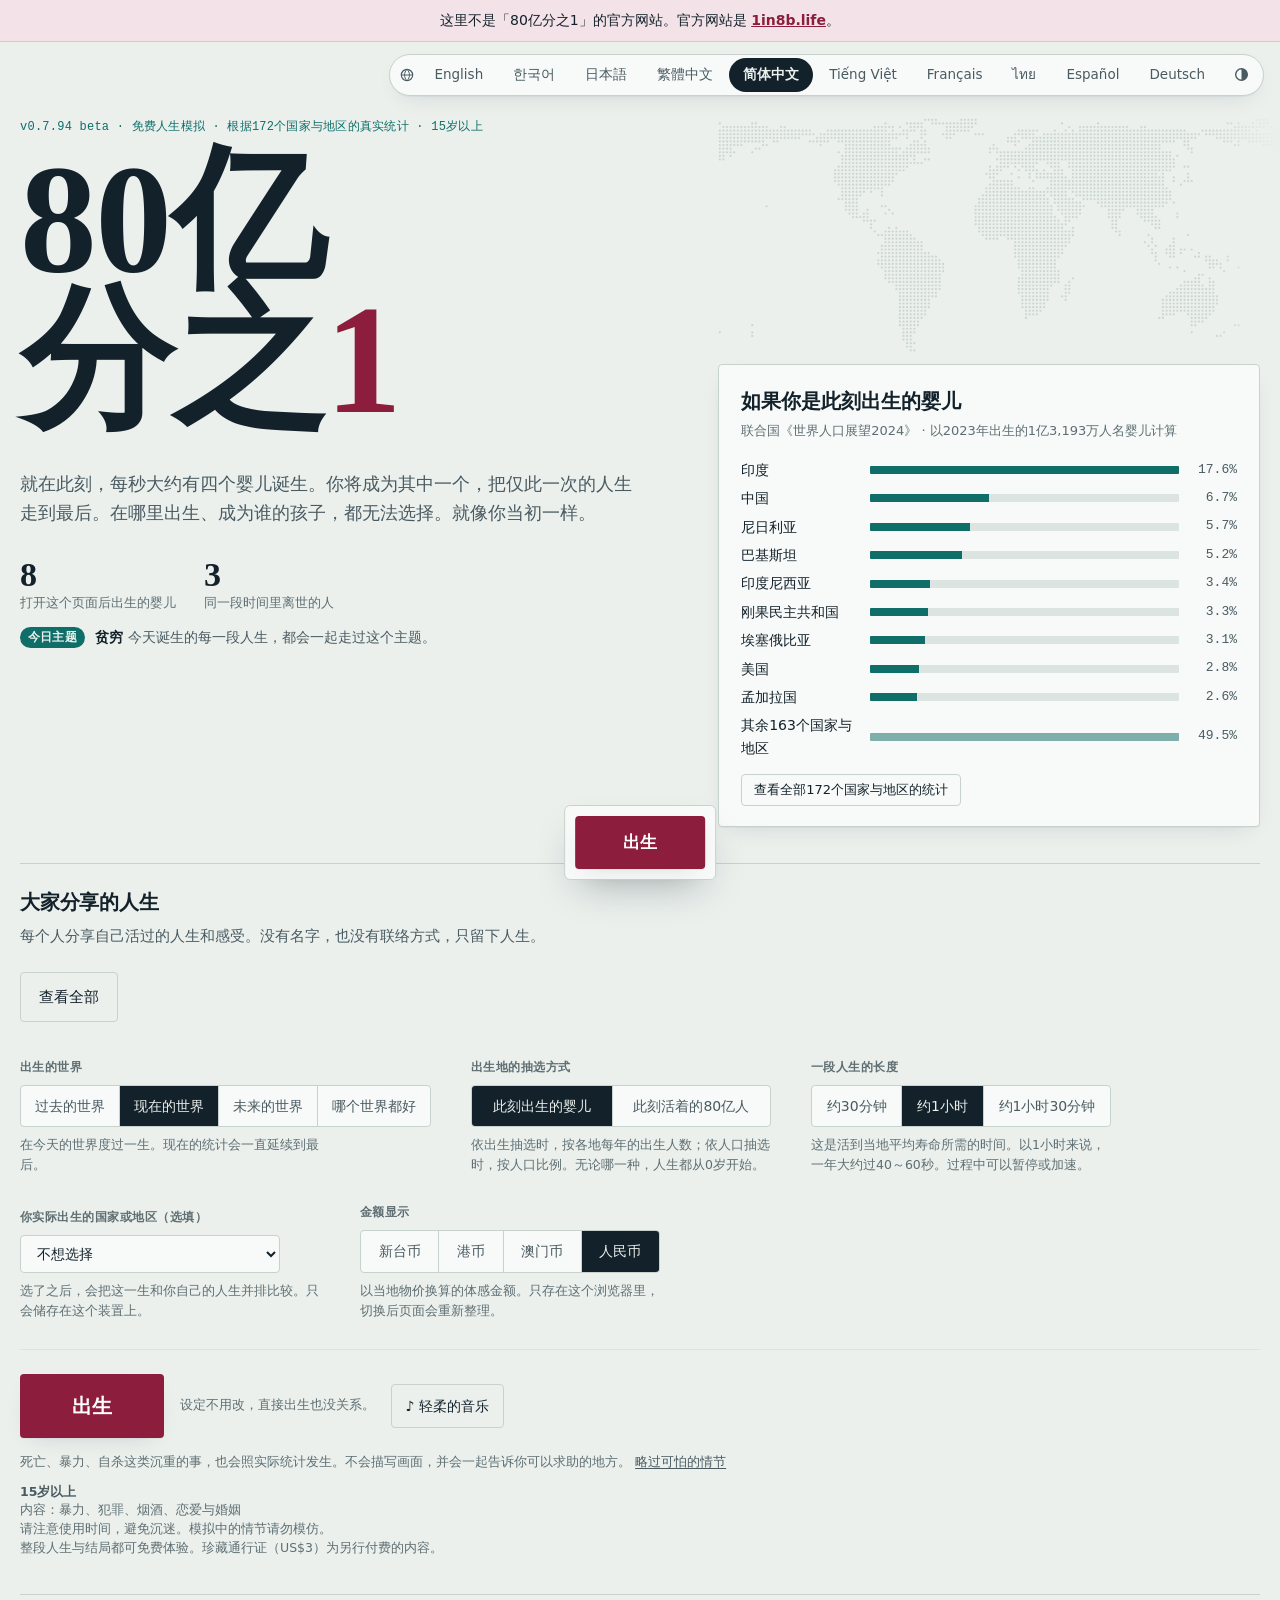
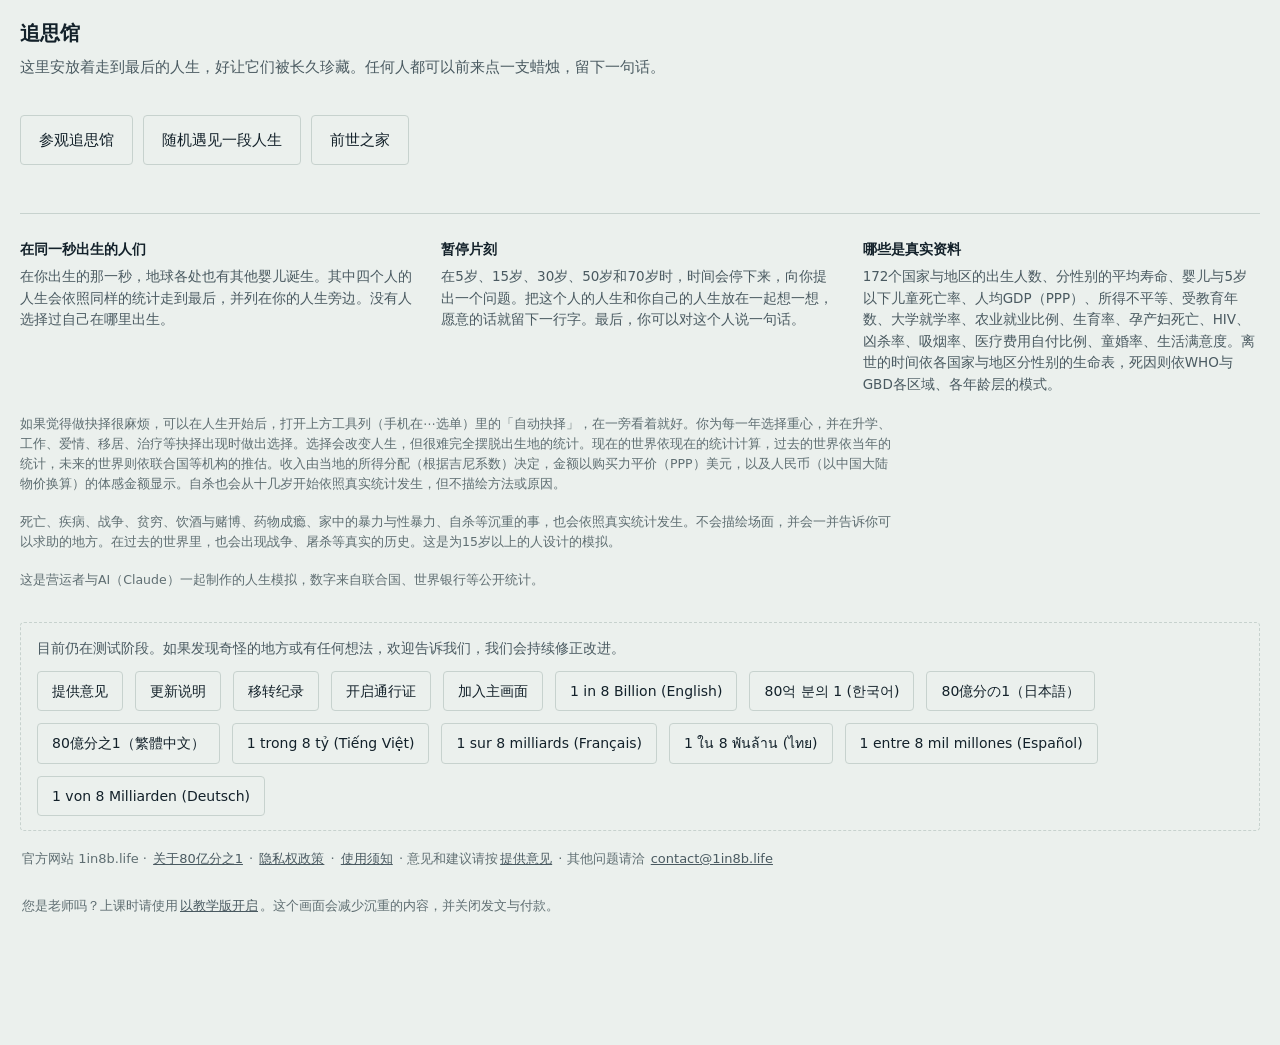
==== 1in8b-source/index.html @ 4e909926 "Initial commit: archive life simulator frontend" ====
<!doctype html>
<!-- Local copy of https://1in8b.life/zh-hans/; main JS and CSS are inlined. Fonts, linked pages, and server APIs are not bundled. See README.md. -->

<html lang="zh-Hans">
<head>
<meta charset="utf-8">
<meta name="viewport" content="width=device-width, initial-scale=1, viewport-fit=cover">
<meta name="description" content="80亿分之1（1in8b）官方网站。随机出生为今天诞生的婴儿之一，在172个国家与地区的真实统计（联合国、WHO、世界银行）中，把一次的人生活到最后的免费人生模拟游戏。不需注册。你会在哪里出生？">
<link rel="canonical" href="https://1in8b.life/zh-hans/">
<link rel="alternate" hreflang="en" href="https://1in8b.life/en/">
<link rel="alternate" hreflang="ko" href="https://1in8b.life/ko/">
<link rel="alternate" hreflang="ja" href="https://1in8b.life/ja/">
<link rel="alternate" hreflang="zh-Hant" href="https://1in8b.life/zh/">
<link rel="alternate" hreflang="zh-Hans" href="https://1in8b.life/zh-hans/">
<link rel="alternate" hreflang="vi" href="https://1in8b.life/vi/">
<link rel="alternate" hreflang="fr" href="https://1in8b.life/fr/">
<link rel="alternate" hreflang="th" href="https://1in8b.life/th/">
<link rel="alternate" hreflang="es" href="https://1in8b.life/es/">
<link rel="alternate" hreflang="de" href="https://1in8b.life/de/">
<link rel="alternate" hreflang="x-default" href="https://1in8b.life/en/">
<link rel="icon" href="https://1in8b.life/favicon.svg" type="image/svg+xml">
<meta name="theme-color" content="#8C1D3C">
<link rel="manifest" href="https://1in8b.life/zh-hans/manifest.webmanifest">
<link rel="apple-touch-icon" href="https://1in8b.life/apple-touch-icon.png">
<meta name="apple-mobile-web-app-title" content="80亿分之1">
<meta name="apple-mobile-web-app-capable" content="yes">
<meta name="mobile-web-app-capable" content="yes">
<meta name="apple-mobile-web-app-status-bar-style" content="default">
<meta property="og:type" content="website">
<meta property="og:site_name" content="80亿分之1">
<meta property="og:url" content="https://1in8b.life/zh-hans/">
<meta property="og:title" content="80亿分之1 · 你会出生成为谁？">
<meta property="og:description" content="成为此刻正在出生的婴儿之一，在172个国家与地区的真实统计中，活过那个人的一生。你会在哪里出生？">
<meta property="og:image" content="https://1in8b.life/og-zh.png">
<meta property="og:image:width" content="1200">
<meta property="og:image:height" content="630">
<meta property="og:locale" content="zh_CN">
<meta property="og:locale:alternate" content="en_US">
<meta property="og:locale:alternate" content="ko_KR">
<meta property="og:locale:alternate" content="ja_JP">
<meta property="og:locale:alternate" content="zh_TW">
<meta property="og:locale:alternate" content="vi_VN">
<meta property="og:locale:alternate" content="fr_FR">
<meta property="og:locale:alternate" content="th_TH">
<meta property="og:locale:alternate" content="es_LA">
<meta property="og:locale:alternate" content="de_DE">
<meta name="twitter:card" content="summary_large_image">
<meta name="twitter:title" content="80亿分之1 · 你会出生成为谁？">
<meta name="twitter:description" content="成为此刻正在出生的婴儿之一，在172个国家与地区的真实统计中，活过那个人的一生。你会在哪里出生？">
<meta name="twitter:image" content="https://1in8b.life/og-zh.png">
<script type="application/ld+json">[{"@context": "https://schema.org", "@type": "WebSite", "name": "80亿分之1", "alternateName": ["80亿分之1", "1in8b", "1in8b.life", "1 in 8 Billion", "80亿分之1 游戏", "80억 분의 1", "80億分の1", "80億分之1", "1 trong 8 tỷ", "1 sur 8 milliards", "1 ใน 8 พันล้าน", "1 entre 8 mil millones", "1 von 8 Milliarden"], "url": "https://1in8b.life/zh-hans/", "inLanguage": "zh-Hans", "publisher": {"@type": "Person", "name": "Jin's Earth", "url": "https://1in8b.life/"}}, {"@context": "https://schema.org", "@type": "WebApplication", "name": "80亿分之1", "url": "https://1in8b.life/zh-hans/", "description": "80亿分之1（1in8b）官方网站。随机出生为今天诞生的婴儿之一，在172个国家与地区的真实统计（联合国、WHO、世界银行）中，把一次的人生活到最后的免费人生模拟游戏。不需注册。你会在哪里出生？", "applicationCategory": "EducationalApplication", "genre": "人生模拟", "operatingSystem": "网页浏览器", "inLanguage": "zh-Hans", "isAccessibleForFree": true, "creator": {"@type": "Person", "name": "Jin's Earth", "url": "https://1in8b.life/"}, "datePublished": "2026-10-05", "subjectOf": {"@type": "AboutPage", "url": "https://1in8b.life/zh-hans/about/"}, "offers": {"@type": "Offer", "price": "0", "priceCurrency": "USD"}}]</script>
<style>html,body{margin:0}:root{padding-top:env(safe-area-inset-top,0px);padding-bottom:env(safe-area-inset-bottom,0px)}img{max-width:100%}[hidden]{display:none!important}</style>
<title>80亿分之1（1in8b 官方网站）· 人生模拟游戏 · 随机出生，活出仅此一次的人生</title>

<style data-source="https://1in8b.life/fonts/fonts.css">
/* self-hosted fonts (tools/self_fonts.py); SIL Open Font License 1.1, see the LICENSE files here */
@font-face { font-family: 'Hahmlet'; font-style: normal; font-display: swap; font-weight: 500; src: url("https://1in8b.life/fonts/hahmlet-2-500-normal.woff2") format('woff2'); unicode-range: U+d723-d728,U+d72a-d733,U+d735-d748,U+d74a-d74f,U+d752-d753,U+d755-d757,U+d75a-d75f,U+d762-d764,U+d766-d768,U+d76a-d76b,U+d76d-d76f,U+d771-d787,U+d789-d78b,U+d78d-d78f,U+d791-d797,U+d79a,U+d79c,U+d79e-d7a3,U+f900-f909,U+f90b-f92e; }
@font-face { font-family: 'Hahmlet'; font-style: normal; font-display: swap; font-weight: 500; src: url("https://1in8b.life/fonts/hahmlet-3-500-normal.woff2") format('woff2'); unicode-range: U+d679-d68b,U+d68e-d69e,U+d6a0,U+d6a2-d6a7,U+d6a9-d6c3,U+d6c6-d6c7,U+d6c9-d6cb,U+d6cd-d6d3,U+d6d5-d6d6,U+d6d8-d6e3,U+d6e5-d6e7,U+d6e9-d6fb,U+d6fd-d717,U+d719-d71f,U+d721-d722; }
@font-face { font-family: 'Hahmlet'; font-style: normal; font-display: swap; font-weight: 500; src: url("https://1in8b.life/fonts/hahmlet-4-500-normal.woff2") format('woff2'); unicode-range: U+d5bc-d5c7,U+d5ca-d5cb,U+d5cd-d5cf,U+d5d1-d5d7,U+d5d9-d5da,U+d5dc,U+d5de-d5e3,U+d5e6-d5e7,U+d5e9-d5eb,U+d5ed-d5f6,U+d5f8,U+d5fa-d5ff,U+d602-d603,U+d605-d607,U+d609-d60f,U+d612-d613,U+d616-d61b,U+d61d-d637,U+d63a-d63b,U+d63d-d63f,U+d641-d647,U+d64a-d64c,U+d64e-d653,U+d656-d657,U+d659-d65b,U+d65d-d666,U+d668,U+d66a-d678; }
@font-face { font-family: 'Hahmlet'; font-style: normal; font-display: swap; font-weight: 500; src: url("https://1in8b.life/fonts/hahmlet-5-500-normal.woff2") format('woff2'); unicode-range: U+d507,U+d509-d50b,U+d50d-d513,U+d515-d53b,U+d53e-d53f,U+d541-d543,U+d545-d54c,U+d54e,U+d550,U+d552-d557,U+d55a-d55b,U+d55d-d55f,U+d561-d564,U+d566-d567,U+d56a,U+d56c,U+d56e-d573,U+d576-d577,U+d579-d583,U+d585-d586,U+d58a-d5a4,U+d5a6-d5bb; }
@font-face { font-family: 'Hahmlet'; font-style: normal; font-display: swap; font-weight: 500; src: url("https://1in8b.life/fonts/hahmlet-6-500-normal.woff2") format('woff2'); unicode-range: U+d464-d477,U+d47a-d47b,U+d47d-d47f,U+d481-d487,U+d489-d48a,U+d48c,U+d48e-d4e7,U+d4e9-d503,U+d505-d506; }
@font-face { font-family: 'Hahmlet'; font-style: normal; font-display: swap; font-weight: 500; src: url("https://1in8b.life/fonts/hahmlet-7-500-normal.woff2") format('woff2'); unicode-range: U+d3bf-d3c7,U+d3ca-d3cf,U+d3d1-d3eb,U+d3ee-d3ef,U+d3f1-d3f3,U+d3f5-d3fb,U+d3fd-d400,U+d402-d45b,U+d45d-d463; }
@font-face { font-family: 'Hahmlet'; font-style: normal; font-display: swap; font-weight: 500; src: url("https://1in8b.life/fonts/hahmlet-8-500-normal.woff2") format('woff2'); unicode-range: U+d2ff,U+d302-d304,U+d306-d30b,U+d30f,U+d311-d313,U+d315-d31b,U+d31e,U+d322-d324,U+d326-d327,U+d32a-d32b,U+d32d-d32f,U+d331-d337,U+d339-d33c,U+d33e-d37b,U+d37e-d37f,U+d381-d383,U+d385-d38b,U+d38e-d390,U+d392-d397,U+d39a-d39b,U+d39d-d39f,U+d3a1-d3a7,U+d3a9-d3aa,U+d3ac,U+d3ae-d3b3,U+d3b5-d3b7,U+d3b9-d3bb,U+d3bd-d3be; }
@font-face { font-family: 'Hahmlet'; font-style: normal; font-display: swap; font-weight: 500; src: url("https://1in8b.life/fonts/hahmlet-9-500-normal.woff2") format('woff2'); unicode-range: U+d257-d27f,U+d281-d29b,U+d29d-d29f,U+d2a1-d2ab,U+d2ad-d2b7,U+d2ba-d2bb,U+d2bd-d2bf,U+d2c1-d2c7,U+d2c9-d2ef,U+d2f2-d2f3,U+d2f5-d2f7,U+d2f9-d2fe; }
@font-face { font-family: 'Hahmlet'; font-style: normal; font-display: swap; font-weight: 500; src: url("https://1in8b.life/fonts/hahmlet-10-500-normal.woff2") format('woff2'); unicode-range: U+d1b4,U+d1b6-d1f3,U+d1f5-d22b,U+d22e-d22f,U+d231-d233,U+d235-d23b,U+d23d-d240,U+d242-d256; }
@font-face { font-family: 'Hahmlet'; font-style: normal; font-display: swap; font-weight: 500; src: url("https://1in8b.life/fonts/hahmlet-11-500-normal.woff2") format('woff2'); unicode-range: U+d105-d12f,U+d132-d133,U+d135-d137,U+d139-d13f,U+d141-d142,U+d144,U+d146-d14b,U+d14e-d14f,U+d151-d153,U+d155-d15b,U+d15e-d187,U+d189-d19f,U+d1a2-d1a3,U+d1a5-d1a7,U+d1a9-d1af,U+d1b2-d1b3; }
@font-face { font-family: 'Hahmlet'; font-style: normal; font-display: swap; font-weight: 500; src: url("https://1in8b.life/fonts/hahmlet-12-500-normal.woff2") format('woff2'); unicode-range: U+d04b-d04f,U+d051-d057,U+d059-d06b,U+d06d-d06f,U+d071-d073,U+d075-d07b,U+d07e-d0a3,U+d0a6-d0a7,U+d0a9-d0ab,U+d0ad-d0b3,U+d0b6,U+d0b8,U+d0ba-d0bf,U+d0c2-d0c3,U+d0c5-d0c7,U+d0c9-d0cf,U+d0d2,U+d0d6-d0db,U+d0de-d0df,U+d0e1-d0e3,U+d0e5-d0eb,U+d0ee-d0f0,U+d0f2-d104; }
@font-face { font-family: 'Hahmlet'; font-style: normal; font-display: swap; font-weight: 500; src: url("https://1in8b.life/fonts/hahmlet-13-500-normal.woff2") format('woff2'); unicode-range: U+cfa2-cfc3,U+cfc5-cfdf,U+cfe2-cfe3,U+cfe5-cfe7,U+cfe9-cff4,U+cff6-cffb,U+cffd-cfff,U+d001-d003,U+d005-d017,U+d019-d033,U+d036-d037,U+d039-d03b,U+d03d-d04a; }
@font-face { font-family: 'Hahmlet'; font-style: normal; font-display: swap; font-weight: 500; src: url("https://1in8b.life/fonts/hahmlet-14-500-normal.woff2") format('woff2'); unicode-range: U+cef0-cef3,U+cef6,U+cef9-ceff,U+cf01-cf03,U+cf05-cf07,U+cf09-cf0f,U+cf11-cf12,U+cf14-cf1b,U+cf1d-cf1f,U+cf21-cf2f,U+cf31-cf53,U+cf56-cf57,U+cf59-cf5b,U+cf5d-cf63,U+cf66,U+cf68,U+cf6a-cf6f,U+cf71-cf84,U+cf86-cf8b,U+cf8d-cfa1; }
@font-face { font-family: 'Hahmlet'; font-style: normal; font-display: swap; font-weight: 500; src: url("https://1in8b.life/fonts/hahmlet-15-500-normal.woff2") format('woff2'); unicode-range: U+ce3c-ce57,U+ce5a-ce5b,U+ce5d-ce5f,U+ce61-ce67,U+ce6a,U+ce6c,U+ce6e-ce73,U+ce76-ce77,U+ce79-ce7b,U+ce7d-ce83,U+ce85-ce88,U+ce8a-ce8f,U+ce91-ce93,U+ce95-ce97,U+ce99-ce9f,U+cea2,U+cea4-ceab,U+cead-cee3,U+cee6-cee7,U+cee9-ceeb,U+ceed-ceef; }
@font-face { font-family: 'Hahmlet'; font-style: normal; font-display: swap; font-weight: 500; src: url("https://1in8b.life/fonts/hahmlet-16-500-normal.woff2") format('woff2'); unicode-range: U+cd92-cd93,U+cd96-cd97,U+cd99-cd9b,U+cd9d-cda3,U+cda6-cda8,U+cdaa-cdaf,U+cdb1-cdc3,U+cdc5-cdcb,U+cdcd-cde7,U+cde9-ce03,U+ce05-ce1f,U+ce22-ce34,U+ce36-ce3b; }
@font-face { font-family: 'Hahmlet'; font-style: normal; font-display: swap; font-weight: 500; src: url("https://1in8b.life/fonts/hahmlet-17-500-normal.woff2") format('woff2'); unicode-range: U+ccef-cd07,U+cd0a-cd0b,U+cd0d-cd1a,U+cd1c,U+cd1e-cd2b,U+cd2d-cd5b,U+cd5d-cd77,U+cd79-cd91; }
@font-face { font-family: 'Hahmlet'; font-style: normal; font-display: swap; font-weight: 500; src: url("https://1in8b.life/fonts/hahmlet-18-500-normal.woff2") format('woff2'); unicode-range: U+cc3f-cc43,U+cc46-cc47,U+cc49-cc4b,U+cc4d-cc53,U+cc55-cc58,U+cc5a-cc5f,U+cc61-cc97,U+cc9a-cc9b,U+cc9d-cc9f,U+cca1-cca7,U+ccaa,U+ccac,U+ccae-ccb3,U+ccb6-ccb7,U+ccb9-ccbb,U+ccbd-cccf,U+ccd1-cce3,U+cce5-ccee; }
@font-face { font-family: 'Hahmlet'; font-style: normal; font-display: swap; font-weight: 500; src: url("https://1in8b.life/fonts/hahmlet-19-500-normal.woff2") format('woff2'); unicode-range: U+cb91-cbd3,U+cbd5-cbe3,U+cbe5-cc0b,U+cc0e-cc0f,U+cc11-cc13,U+cc15-cc1b,U+cc1d-cc20,U+cc23-cc27,U+cc2a-cc2b,U+cc2d,U+cc2f,U+cc31-cc37,U+cc3a,U+cc3c; }
@font-face { font-family: 'Hahmlet'; font-style: normal; font-display: swap; font-weight: 500; src: url("https://1in8b.life/fonts/hahmlet-20-500-normal.woff2") format('woff2'); unicode-range: U+caf4-cb47,U+cb4a-cb90; }
@font-face { font-family: 'Hahmlet'; font-style: normal; font-display: swap; font-weight: 500; src: url("https://1in8b.life/fonts/hahmlet-21-500-normal.woff2") format('woff2'); unicode-range: U+ca4a-ca4b,U+ca4e-ca4f,U+ca51-ca53,U+ca55-ca5b,U+ca5d-ca60,U+ca62-ca83,U+ca85-cabb,U+cabe-cabf,U+cac1-cac3,U+cac5-cacb,U+cacd-cad0,U+cad2,U+cad4-cad8,U+cada-caf3; }
@font-face { font-family: 'Hahmlet'; font-style: normal; font-display: swap; font-weight: 500; src: url("https://1in8b.life/fonts/hahmlet-22-500-normal.woff2") format('woff2'); unicode-range: U+c996-c997,U+c99a-c99c,U+c99e-c9bf,U+c9c2-c9c3,U+c9c5-c9c7,U+c9c9-c9cf,U+c9d2,U+c9d4,U+c9d7-c9d8,U+c9db,U+c9de-c9df,U+c9e1-c9e3,U+c9e5-c9e6,U+c9e8-c9eb,U+c9ee-c9f0,U+c9f2-c9f7,U+c9f9-ca0b,U+ca0d-ca28,U+ca2a-ca49; }
@font-face { font-family: 'Hahmlet'; font-style: normal; font-display: swap; font-weight: 500; src: url("https://1in8b.life/fonts/hahmlet-23-500-normal.woff2") format('woff2'); unicode-range: U+c8e9-c8f4,U+c8f6-c8fb,U+c8fe-c8ff,U+c901-c903,U+c905-c90b,U+c90e-c910,U+c912-c917,U+c919-c92b,U+c92d-c94f,U+c951-c953,U+c955-c96b,U+c96d-c973,U+c975-c987,U+c98a-c98b,U+c98d-c98f,U+c991-c995; }
@font-face { font-family: 'Hahmlet'; font-style: normal; font-display: swap; font-weight: 500; src: url("https://1in8b.life/fonts/hahmlet-24-500-normal.woff2") format('woff2'); unicode-range: U+c841-c84b,U+c84d-c86f,U+c872-c873,U+c875-c877,U+c879-c87f,U+c882-c884,U+c887-c88a,U+c88d-c8c3,U+c8c5-c8df,U+c8e1-c8e8; }
@font-face { font-family: 'Hahmlet'; font-style: normal; font-display: swap; font-weight: 500; src: url("https://1in8b.life/fonts/hahmlet-25-500-normal.woff2") format('woff2'); unicode-range: U+c779-c77b,U+c77e-c782,U+c786,U+c78b,U+c78d,U+c78f,U+c792-c793,U+c795,U+c797,U+c799-c79f,U+c7a2,U+c7a7-c7ab,U+c7ae-c7bb,U+c7bd-c7c0,U+c7c2-c7c7,U+c7c9-c7dc,U+c7de-c7ff,U+c802-c803,U+c805-c807,U+c809,U+c80b-c80f,U+c812,U+c814,U+c817-c81b,U+c81e-c81f,U+c821-c823,U+c825-c82e,U+c830-c837,U+c839-c83b,U+c83d-c840; }
@font-face { font-family: 'Hahmlet'; font-style: normal; font-display: swap; font-weight: 500; src: url("https://1in8b.life/fonts/hahmlet-26-500-normal.woff2") format('woff2'); unicode-range: U+c6bb-c6bf,U+c6c2,U+c6c4,U+c6c6-c6cb,U+c6ce-c6cf,U+c6d1-c6d3,U+c6d5-c6db,U+c6dd-c6df,U+c6e1-c6e7,U+c6e9-c6eb,U+c6ed-c6ef,U+c6f1-c6f8,U+c6fa-c703,U+c705-c707,U+c709-c70b,U+c70d-c716,U+c718,U+c71a-c71f,U+c722-c723,U+c725-c727,U+c729-c734,U+c736-c73b,U+c73e-c73f,U+c741-c743,U+c745-c74b,U+c74e-c750,U+c752-c757,U+c759-c773,U+c776-c777; }
@font-face { font-family: 'Hahmlet'; font-style: normal; font-display: swap; font-weight: 500; src: url("https://1in8b.life/fonts/hahmlet-27-500-normal.woff2") format('woff2'); unicode-range: U+c5f5-c5fb,U+c5fe,U+c602-c605,U+c607,U+c609-c60f,U+c611-c61a,U+c61c-c623,U+c626-c627,U+c629-c62b,U+c62d,U+c62f-c632,U+c636,U+c638,U+c63a-c63f,U+c642-c643,U+c645-c647,U+c649-c652,U+c656-c65b,U+c65d-c65f,U+c661-c663,U+c665-c677,U+c679-c67b,U+c67d-c693,U+c696-c697,U+c699-c69b,U+c69d-c6a3,U+c6a6,U+c6a8,U+c6aa-c6af,U+c6b2-c6b3,U+c6b5-c6b7,U+c6b9-c6ba; }
@font-face { font-family: 'Hahmlet'; font-style: normal; font-display: swap; font-weight: 500; src: url("https://1in8b.life/fonts/hahmlet-28-500-normal.woff2") format('woff2'); unicode-range: U+c517-c527,U+c52a-c52b,U+c52d-c52f,U+c531-c538,U+c53a,U+c53c,U+c53e-c543,U+c546-c547,U+c54b,U+c54d-c552,U+c556,U+c55a-c55b,U+c55d,U+c55f,U+c562-c563,U+c565-c567,U+c569-c56f,U+c572,U+c574,U+c576-c57b,U+c57e-c57f,U+c581-c583,U+c585-c586,U+c588-c58b,U+c58e,U+c590,U+c592-c596,U+c599-c5b3,U+c5b6-c5b7,U+c5ba,U+c5be-c5c3,U+c5ca-c5cb,U+c5cd,U+c5cf,U+c5d2-c5d3,U+c5d5-c5d7,U+c5d9-c5df,U+c5e1-c5e2,U+c5e4,U+c5e6-c5eb,U+c5ef,U+c5f1-c5f3; }
@font-face { font-family: 'Hahmlet'; font-style: normal; font-display: swap; font-weight: 500; src: url("https://1in8b.life/fonts/hahmlet-29-500-normal.woff2") format('woff2'); unicode-range: U+c475-c4ef,U+c4f2-c4f3,U+c4f5-c4f7,U+c4f9-c4ff,U+c502-c50b,U+c50d-c516; }
@font-face { font-family: 'Hahmlet'; font-style: normal; font-display: swap; font-weight: 500; src: url("https://1in8b.life/fonts/hahmlet-30-500-normal.woff2") format('woff2'); unicode-range: U+c3d0-c3d7,U+c3da-c3db,U+c3dd-c3de,U+c3e1-c3ec,U+c3ee-c3f3,U+c3f5-c42b,U+c42d-c463,U+c466-c474; }
@font-face { font-family: 'Hahmlet'; font-style: normal; font-display: swap; font-weight: 500; src: url("https://1in8b.life/fonts/hahmlet-31-500-normal.woff2") format('woff2'); unicode-range: U+c32b-c367,U+c36a-c36b,U+c36d-c36f,U+c371-c377,U+c37a-c37b,U+c37e-c383,U+c385-c387,U+c389-c3cf; }
@font-face { font-family: 'Hahmlet'; font-style: normal; font-display: swap; font-weight: 500; src: url("https://1in8b.life/fonts/hahmlet-32-500-normal.woff2") format('woff2'); unicode-range: U+c26a-c26b,U+c26d-c26f,U+c271-c273,U+c275-c27b,U+c27e-c287,U+c289-c28f,U+c291-c297,U+c299-c29a,U+c29c-c2a3,U+c2a5-c2a7,U+c2a9-c2ab,U+c2ad-c2b3,U+c2b6,U+c2b8,U+c2ba-c2bb,U+c2bd-c2db,U+c2de-c2df,U+c2e1-c2e2,U+c2e5-c2ea,U+c2ee,U+c2f0,U+c2f2-c2f5,U+c2f7,U+c2fa-c2fb,U+c2fd-c2ff,U+c301-c307,U+c309-c30c,U+c30e-c312,U+c315-c323,U+c325-c328,U+c32a; }
@font-face { font-family: 'Hahmlet'; font-style: normal; font-display: swap; font-weight: 500; src: url("https://1in8b.life/fonts/hahmlet-33-500-normal.woff2") format('woff2'); unicode-range: U+c1bc-c1c3,U+c1c5-c1df,U+c1e1-c1fb,U+c1fd-c203,U+c205-c20c,U+c20e,U+c210-c217,U+c21a-c21b,U+c21d-c21e,U+c221-c227,U+c229-c22a,U+c22c,U+c22e,U+c230,U+c233-c24f,U+c251-c257,U+c259-c269; }
@font-face { font-family: 'Hahmlet'; font-style: normal; font-display: swap; font-weight: 500; src: url("https://1in8b.life/fonts/hahmlet-34-500-normal.woff2") format('woff2'); unicode-range: U+c101-c11b,U+c11f,U+c121-c123,U+c125-c12b,U+c12e,U+c132-c137,U+c13a-c13b,U+c13d-c13f,U+c141-c147,U+c14a,U+c14c-c153,U+c155-c157,U+c159-c15b,U+c15d-c166,U+c169-c16f,U+c171-c177,U+c179-c18b,U+c18e-c18f,U+c191-c193,U+c195-c19b,U+c19d-c19e,U+c1a0,U+c1a2-c1a4,U+c1a6-c1bb; }
@font-face { font-family: 'Hahmlet'; font-style: normal; font-display: swap; font-weight: 500; src: url("https://1in8b.life/fonts/hahmlet-35-500-normal.woff2") format('woff2'); unicode-range: U+c049-c057,U+c059-c05b,U+c05d-c05f,U+c061-c067,U+c069-c08f,U+c091-c0ab,U+c0ae-c0af,U+c0b1-c0b3,U+c0b5,U+c0b7-c0bb,U+c0be,U+c0c2-c0c7,U+c0ca-c0cb,U+c0cd-c0cf,U+c0d1-c0d7,U+c0d9-c0da,U+c0dc,U+c0de-c0e3,U+c0e5-c0eb,U+c0ed-c0f3,U+c0f6,U+c0f8,U+c0fa-c0ff; }
@font-face { font-family: 'Hahmlet'; font-style: normal; font-display: swap; font-weight: 500; src: url("https://1in8b.life/fonts/hahmlet-36-500-normal.woff2") format('woff2'); unicode-range: U+bfa7-bfaf,U+bfb1-bfc4,U+bfc6-bfcb,U+bfce-bfcf,U+bfd1-bfd3,U+bfd5-bfdb,U+bfdd-c048; }
@font-face { font-family: 'Hahmlet'; font-style: normal; font-display: swap; font-weight: 500; src: url("https://1in8b.life/fonts/hahmlet-37-500-normal.woff2") format('woff2'); unicode-range: U+bf07,U+bf09-bf3f,U+bf41-bf4f,U+bf52-bf54,U+bf56-bfa6; }
@font-face { font-family: 'Hahmlet'; font-style: normal; font-display: swap; font-weight: 500; src: url("https://1in8b.life/fonts/hahmlet-38-500-normal.woff2") format('woff2'); unicode-range: U+be56,U+be58,U+be5c-be5f,U+be62-be63,U+be65-be67,U+be69-be74,U+be76-be7b,U+be7e-be7f,U+be81-be8e,U+be90,U+be92-bea7,U+bea9-becf,U+bed2-bed3,U+bed5-bed6,U+bed9-bee3,U+bee6-bf06; }
@font-face { font-family: 'Hahmlet'; font-style: normal; font-display: swap; font-weight: 500; src: url("https://1in8b.life/fonts/hahmlet-39-500-normal.woff2") format('woff2'); unicode-range: U+bdb0-bdd3,U+bdd5-bdef,U+bdf1-be0b,U+be0d-be0f,U+be11-be13,U+be15-be43,U+be46-be47,U+be49-be4b,U+be4d-be53; }
@font-face { font-family: 'Hahmlet'; font-style: normal; font-display: swap; font-weight: 500; src: url("https://1in8b.life/fonts/hahmlet-40-500-normal.woff2") format('woff2'); unicode-range: U+bd03,U+bd06,U+bd08,U+bd0a-bd0f,U+bd11-bd22,U+bd25-bd47,U+bd49-bd58,U+bd5a-bd7f,U+bd82-bd83,U+bd85-bd87,U+bd8a-bd8f,U+bd91-bd92,U+bd94,U+bd96-bd98,U+bd9a-bdaf; }
@font-face { font-family: 'Hahmlet'; font-style: normal; font-display: swap; font-weight: 500; src: url("https://1in8b.life/fonts/hahmlet-41-500-normal.woff2") format('woff2'); unicode-range: U+bc4e-bc83,U+bc86-bc87,U+bc89-bc8b,U+bc8d-bc93,U+bc96,U+bc98,U+bc9b-bc9f,U+bca2-bca3,U+bca5-bca7,U+bca9-bcb2,U+bcb4-bcbb,U+bcbe-bcbf,U+bcc1-bcc3,U+bcc5-bccc,U+bcce-bcd0,U+bcd2-bcd4,U+bcd6-bcf3,U+bcf7,U+bcf9-bcfb,U+bcfd-bd02; }
@font-face { font-family: 'Hahmlet'; font-style: normal; font-display: swap; font-weight: 500; src: url("https://1in8b.life/fonts/hahmlet-42-500-normal.woff2") format('woff2'); unicode-range: U+bb90-bba3,U+bba5-bbab,U+bbad-bbbf,U+bbc1-bbf7,U+bbfa-bbfb,U+bbfd-bbfe,U+bc01-bc07,U+bc09-bc0a,U+bc0e,U+bc10,U+bc12-bc13,U+bc17,U+bc19-bc1a,U+bc1e,U+bc20-bc23,U+bc26,U+bc28,U+bc2a-bc2c,U+bc2e-bc2f,U+bc32-bc33,U+bc35-bc37,U+bc39-bc3f,U+bc41-bc42,U+bc44,U+bc46-bc48,U+bc4a-bc4d; }
@font-face { font-family: 'Hahmlet'; font-style: normal; font-display: swap; font-weight: 500; src: url("https://1in8b.life/fonts/hahmlet-43-500-normal.woff2") format('woff2'); unicode-range: U+bae6-bafb,U+bafd-bb17,U+bb19-bb33,U+bb37,U+bb39-bb3a,U+bb3d-bb43,U+bb45-bb46,U+bb48,U+bb4a-bb4f,U+bb51-bb53,U+bb55-bb57,U+bb59-bb62,U+bb64-bb8f; }
@font-face { font-family: 'Hahmlet'; font-style: normal; font-display: swap; font-weight: 500; src: url("https://1in8b.life/fonts/hahmlet-44-500-normal.woff2") format('woff2'); unicode-range: U+ba30-ba37,U+ba3a-ba3b,U+ba3d-ba3f,U+ba41-ba47,U+ba49-ba4a,U+ba4c,U+ba4e-ba53,U+ba56-ba57,U+ba59-ba5b,U+ba5d-ba63,U+ba65-ba66,U+ba68-ba6f,U+ba71-ba73,U+ba75-ba77,U+ba79-ba84,U+ba86,U+ba88-baa7,U+baaa,U+baad-baaf,U+bab1-bab7,U+baba,U+babc,U+babe-bae5; }
@font-face { font-family: 'Hahmlet'; font-style: normal; font-display: swap; font-weight: 500; src: url("https://1in8b.life/fonts/hahmlet-45-500-normal.woff2") format('woff2'); unicode-range: U+b96e-b973,U+b976-b977,U+b979-b97b,U+b97d-b983,U+b986,U+b988,U+b98a-b98d,U+b98f-b9ab,U+b9ae-b9af,U+b9b1-b9b3,U+b9b5-b9bb,U+b9be,U+b9c0,U+b9c2-b9c7,U+b9ca-b9cb,U+b9cd,U+b9d2-b9d7,U+b9da,U+b9dc,U+b9df-b9e0,U+b9e2,U+b9e6-b9e7,U+b9e9-b9f3,U+b9f6,U+b9f8,U+b9fb-ba2f; }
@font-face { font-family: 'Hahmlet'; font-style: normal; font-display: swap; font-weight: 500; src: url("https://1in8b.life/fonts/hahmlet-46-500-normal.woff2") format('woff2'); unicode-range: U+b8bf-b8cb,U+b8cd-b8e0,U+b8e2-b8e7,U+b8ea-b8eb,U+b8ed-b8ef,U+b8f1-b8f7,U+b8fa,U+b8fc,U+b8fe-b903,U+b905-b917,U+b919-b91f,U+b921-b93b,U+b93d-b957,U+b95a-b95b,U+b95d-b95f,U+b961-b967,U+b969-b96c; }
@font-face { font-family: 'Hahmlet'; font-style: normal; font-display: swap; font-weight: 500; src: url("https://1in8b.life/fonts/hahmlet-47-500-normal.woff2") format('woff2'); unicode-range: U+b80d-b80f,U+b811-b817,U+b81a,U+b81c-b823,U+b826-b827,U+b829-b82b,U+b82d-b833,U+b836,U+b83a-b83f,U+b841-b85b,U+b85e-b85f,U+b861-b863,U+b865-b86b,U+b86e,U+b870,U+b872-b8af,U+b8b1-b8be; }
@font-face { font-family: 'Hahmlet'; font-style: normal; font-display: swap; font-weight: 500; src: url("https://1in8b.life/fonts/hahmlet-48-500-normal.woff2") format('woff2'); unicode-range: U+b74d-b75f,U+b761-b763,U+b765-b774,U+b776-b77b,U+b77e-b77f,U+b781-b783,U+b785-b78b,U+b78e,U+b792-b796,U+b79a-b79b,U+b79d-b7a7,U+b7aa,U+b7ae-b7b3,U+b7b6-b7c8,U+b7ca-b7eb,U+b7ee-b7ef,U+b7f1-b7f3,U+b7f5-b7fb,U+b7fe,U+b802-b806,U+b80a-b80b; }
@font-face { font-family: 'Hahmlet'; font-style: normal; font-display: swap; font-weight: 500; src: url("https://1in8b.life/fonts/hahmlet-49-500-normal.woff2") format('woff2'); unicode-range: U+b6a7-b6aa,U+b6ac-b6b0,U+b6b2-b6ef,U+b6f1-b727,U+b72a-b72b,U+b72d-b72e,U+b731-b737,U+b739-b73a,U+b73c-b743,U+b745-b74c; }
@font-face { font-family: 'Hahmlet'; font-style: normal; font-display: swap; font-weight: 500; src: url("https://1in8b.life/fonts/hahmlet-50-500-normal.woff2") format('woff2'); unicode-range: U+b605-b60f,U+b612-b617,U+b619-b624,U+b626-b69b,U+b69e-b6a3,U+b6a5-b6a6; }
@font-face { font-family: 'Hahmlet'; font-style: normal; font-display: swap; font-weight: 500; src: url("https://1in8b.life/fonts/hahmlet-51-500-normal.woff2") format('woff2'); unicode-range: U+b55f,U+b562-b583,U+b585-b59f,U+b5a2-b5a3,U+b5a5-b5a7,U+b5a9-b5b2,U+b5b5-b5ba,U+b5bd-b604; }
@font-face { font-family: 'Hahmlet'; font-style: normal; font-display: swap; font-weight: 500; src: url("https://1in8b.life/fonts/hahmlet-52-500-normal.woff2") format('woff2'); unicode-range: U+b4a5-b4b6,U+b4b8-b4bf,U+b4c1-b4c7,U+b4c9-b4db,U+b4de-b4df,U+b4e1-b4e2,U+b4e5-b4eb,U+b4ee,U+b4f0,U+b4f2-b513,U+b516-b517,U+b519-b51a,U+b51d-b523,U+b526,U+b528,U+b52b-b52f,U+b532-b533,U+b535-b537,U+b539-b53f,U+b541-b544,U+b546-b54b,U+b54d-b54f,U+b551-b55b,U+b55d-b55e; }
@font-face { font-family: 'Hahmlet'; font-style: normal; font-display: swap; font-weight: 500; src: url("https://1in8b.life/fonts/hahmlet-53-500-normal.woff2") format('woff2'); unicode-range: U+b3f8-b3fb,U+b3fd-b40f,U+b411-b417,U+b419-b41b,U+b41d-b41f,U+b421-b427,U+b42a-b42b,U+b42d-b44f,U+b452-b453,U+b455-b457,U+b459-b45f,U+b462-b464,U+b466-b46b,U+b46d-b47f,U+b481-b4a3; }
@font-face { font-family: 'Hahmlet'; font-style: normal; font-display: swap; font-weight: 500; src: url("https://1in8b.life/fonts/hahmlet-54-500-normal.woff2") format('woff2'); unicode-range: U+b342-b353,U+b356-b357,U+b359-b35b,U+b35d-b35e,U+b360-b363,U+b366,U+b368,U+b36a-b36d,U+b36f,U+b372-b373,U+b375-b377,U+b379-b37f,U+b381-b382,U+b384,U+b386-b38b,U+b38d-b3c3,U+b3c6-b3c7,U+b3c9-b3ca,U+b3cd-b3d3,U+b3d6,U+b3d8,U+b3da-b3f7; }
@font-face { font-family: 'Hahmlet'; font-style: normal; font-display: swap; font-weight: 500; src: url("https://1in8b.life/fonts/hahmlet-55-500-normal.woff2") format('woff2'); unicode-range: U+b27c-b283,U+b285-b28f,U+b292-b293,U+b295-b297,U+b29a-b29f,U+b2a1-b2a4,U+b2a7-b2a9,U+b2ab,U+b2ad-b2c7,U+b2ca-b2cb,U+b2cd-b2cf,U+b2d1-b2d7,U+b2da,U+b2dc,U+b2de-b2e3,U+b2e7,U+b2e9-b2ea,U+b2ef-b2f3,U+b2f6,U+b2f8,U+b2fa-b2fb,U+b2fd-b2fe,U+b302-b303,U+b305-b307,U+b309-b30f,U+b312,U+b316-b31b,U+b31d-b341; }
@font-face { font-family: 'Hahmlet'; font-style: normal; font-display: swap; font-weight: 500; src: url("https://1in8b.life/fonts/hahmlet-56-500-normal.woff2") format('woff2'); unicode-range: U+b1d6-b1e7,U+b1e9-b1fc,U+b1fe-b203,U+b206-b207,U+b209-b20b,U+b20d-b213,U+b216-b21f,U+b221-b257,U+b259-b273,U+b275-b27b; }
@font-face { font-family: 'Hahmlet'; font-style: normal; font-display: swap; font-weight: 500; src: url("https://1in8b.life/fonts/hahmlet-57-500-normal.woff2") format('woff2'); unicode-range: U+b120-b122,U+b126-b127,U+b129-b12b,U+b12d-b133,U+b136,U+b138,U+b13a-b13f,U+b142-b143,U+b145-b14f,U+b151-b153,U+b156-b157,U+b159-b177,U+b17a-b17b,U+b17d-b17f,U+b181-b187,U+b189-b18c,U+b18e-b191,U+b195-b1a7,U+b1a9-b1cb,U+b1cd-b1d5; }
@font-face { font-family: 'Hahmlet'; font-style: normal; font-display: swap; font-weight: 500; src: url("https://1in8b.life/fonts/hahmlet-58-500-normal.woff2") format('woff2'); unicode-range: U+b05f-b07b,U+b07e-b07f,U+b081-b083,U+b085-b08b,U+b08d-b097,U+b09b,U+b09d-b09f,U+b0a2-b0a7,U+b0aa,U+b0b0,U+b0b2,U+b0b6-b0b7,U+b0b9-b0bb,U+b0bd-b0c3,U+b0c6-b0c7,U+b0ca-b0cf,U+b0d1-b0df,U+b0e1-b0e4,U+b0e6-b107,U+b10a-b10b,U+b10d-b10f,U+b111-b112,U+b114-b117,U+b119-b11a,U+b11c-b11f; }
@font-face { font-family: 'Hahmlet'; font-style: normal; font-display: swap; font-weight: 500; src: url("https://1in8b.life/fonts/hahmlet-59-500-normal.woff2") format('woff2'); unicode-range: U+afac-afb7,U+afba-afbb,U+afbd-afbf,U+afc1-afc6,U+afca-afcc,U+afce-afd3,U+afd5-afe7,U+afe9-afef,U+aff1-b00b,U+b00d-b00f,U+b011-b013,U+b015-b01b,U+b01d-b027,U+b029-b043,U+b045-b047,U+b049,U+b04b,U+b04d-b052,U+b055-b056,U+b058-b05c,U+b05e; }
@font-face { font-family: 'Hahmlet'; font-style: normal; font-display: swap; font-weight: 500; src: url("https://1in8b.life/fonts/hahmlet-60-500-normal.woff2") format('woff2'); unicode-range: U+af03-af07,U+af09-af2b,U+af2e-af33,U+af35-af3b,U+af3e-af40,U+af44-af47,U+af4a-af5c,U+af5e-af63,U+af65-af7f,U+af81-afab; }
@font-face { font-family: 'Hahmlet'; font-style: normal; font-display: swap; font-weight: 500; src: url("https://1in8b.life/fonts/hahmlet-61-500-normal.woff2") format('woff2'); unicode-range: U+ae56-ae5b,U+ae5e-ae60,U+ae62-ae64,U+ae66-ae67,U+ae69-ae6b,U+ae6d-ae83,U+ae85-aebb,U+aebf,U+aec1-aec3,U+aec5-aecb,U+aece,U+aed0,U+aed2-aed7,U+aed9-aef3,U+aef5-af02; }
@font-face { font-family: 'Hahmlet'; font-style: normal; font-display: swap; font-weight: 500; src: url("https://1in8b.life/fonts/hahmlet-62-500-normal.woff2") format('woff2'); unicode-range: U+ad9c-ada3,U+ada5-adbf,U+adc1-adc3,U+adc5-adc7,U+adc9-add2,U+add4-addb,U+addd-addf,U+ade1-ade3,U+ade5-adf7,U+adfa-adfb,U+adfd-adff,U+ae02-ae07,U+ae0a,U+ae0c,U+ae0e-ae13,U+ae15-ae2f,U+ae31-ae33,U+ae35-ae37,U+ae39-ae3f,U+ae42,U+ae44,U+ae46-ae49,U+ae4b,U+ae4f,U+ae51-ae53,U+ae55; }
@font-face { font-family: 'Hahmlet'; font-style: normal; font-display: swap; font-weight: 500; src: url("https://1in8b.life/fonts/hahmlet-63-500-normal.woff2") format('woff2'); unicode-range: U+ace2-ace3,U+ace5-ace6,U+ace9-acef,U+acf2,U+acf4,U+acf7-acfb,U+acfe-acff,U+ad01-ad03,U+ad05-ad0b,U+ad0d-ad10,U+ad12-ad1b,U+ad1d-ad33,U+ad35-ad48,U+ad4a-ad4f,U+ad51-ad6b,U+ad6e-ad6f,U+ad71-ad72,U+ad77-ad7c,U+ad7e,U+ad80,U+ad82-ad87,U+ad89-ad8b,U+ad8d-ad8f,U+ad91-ad9b; }
@font-face { font-family: 'Hahmlet'; font-style: normal; font-display: swap; font-weight: 500; src: url("https://1in8b.life/fonts/hahmlet-64-500-normal.woff2") format('woff2'); unicode-range: U+ac25-ac2c,U+ac2e,U+ac30,U+ac32-ac37,U+ac39-ac3f,U+ac41-ac4c,U+ac4e-ac6f,U+ac72-ac73,U+ac75-ac76,U+ac79-ac7f,U+ac82,U+ac84-ac88,U+ac8a-ac8b,U+ac8d-ac8f,U+ac91-ac93,U+ac95-ac9b,U+ac9d-ac9e,U+aca1-aca7,U+acab,U+acad-acaf,U+acb1-acb7,U+acba-acbb,U+acbe-acc0,U+acc2-acc3,U+acc5-acdf; }
@font-face { font-family: 'Hahmlet'; font-style: normal; font-display: swap; font-weight: 500; src: url("https://1in8b.life/fonts/hahmlet-65-500-normal.woff2") format('woff2'); unicode-range: U+99df,U+99ed,U+99f1,U+99ff,U+9a01,U+9a08,U+9a0e-9a0f,U+9a19,U+9a2b,U+9a30,U+9a36-9a37,U+9a40,U+9a43,U+9a45,U+9a4d,U+9a55,U+9a57,U+9a5a-9a5b,U+9a5f,U+9a62,U+9a65,U+9a69-9a6a,U+9aa8,U+9ab8,U+9ad3,U+9ae5,U+9aee,U+9b1a,U+9b27,U+9b2a,U+9b31,U+9b3c,U+9b41-9b45,U+9b4f,U+9b54,U+9b5a,U+9b6f,U+9b8e,U+9b91,U+9b9f,U+9bab,U+9bae,U+9bc9,U+9bd6,U+9be4,U+9be8,U+9c0d,U+9c10,U+9c12,U+9c15,U+9c25,U+9c32,U+9c3b,U+9c47,U+9c49,U+9c57,U+9ce5,U+9ce7,U+9ce9,U+9cf3-9cf4,U+9cf6,U+9d09,U+9d1b,U+9d26,U+9d28,U+9d3b,U+9d51,U+9d5d,U+9d60-9d61,U+9d6c,U+9d72,U+9da9,U+9daf,U+9db4,U+9dc4,U+9dd7,U+9df2,U+9df8-9dfa,U+9e1a,U+9e1e,U+9e75,U+9e79,U+9e7d,U+9e7f,U+9e92-9e93,U+9e97,U+9e9d,U+9e9f,U+9ea5,U+9eb4-9eb5,U+9ebb,U+9ebe,U+9ec3,U+9ecd-9ece,U+9ed4,U+9ed8,U+9edb-9edc,U+9ede,U+9ee8,U+9ef4,U+9f07-9f08,U+9f0e,U+9f13,U+9f20,U+9f3b,U+9f4a-9f4b,U+9f4e,U+9f52,U+9f5f,U+9f61,U+9f67,U+9f6a,U+9f6c,U+9f77,U+9f8d,U+9f90,U+9f95,U+9f9c,U+ac02-ac03,U+ac05-ac06,U+ac09-ac0f,U+ac17-ac18,U+ac1b,U+ac1e-ac1f,U+ac21-ac23; }
@font-face { font-family: 'Hahmlet'; font-style: normal; font-display: swap; font-weight: 500; src: url("https://1in8b.life/fonts/hahmlet-94-500-normal.woff2") format('woff2'); unicode-range: U+3136,U+3138,U+313a-3140,U+3143-3144,U+3150,U+3152,U+3154-3156,U+3158-315b,U+315d-315f,U+3162,U+3164-318c,U+318e,U+3200-321b,U+3231,U+3239,U+3251-325a,U+3260-327b,U+327e-327f,U+328a-3290,U+3294,U+329e,U+32a5,U+3380-3384,U+3388-338b; }
@font-face { font-family: 'Hahmlet'; font-style: normal; font-display: swap; font-weight: 500; src: url("https://1in8b.life/fonts/hahmlet-95-500-normal.woff2") format('woff2'); unicode-range: U+2f7d,U+2f7f-2f8b,U+2f8e-2f90,U+2f92-2f97,U+2f99-2fa0,U+2fa2-2fa3,U+2fa5-2fa9,U+2fac-2fb1,U+2fb3-2fbc,U+2fc1-2fca,U+2fcd-2fd4,U+3003,U+3012-3019,U+301c,U+301e-3020,U+3036,U+3041,U+3043,U+3045,U+3047,U+3049,U+304e,U+3050,U+3052,U+3056,U+305a,U+305c,U+305e,U+3062,U+3065,U+306c,U+3070-307d,U+3080,U+3085,U+3087,U+308e,U+3090-3091,U+30a1,U+30a5,U+30a9,U+30ae,U+30b1-30b2,U+30b4,U+30b6,U+30bc-30be,U+30c2,U+30c5,U+30cc,U+30d2,U+30d4,U+30d8-30dd,U+30e4,U+30e6,U+30e8,U+30ee,U+30f0-30f2,U+30f4-30f6,U+3133,U+3135; }
@font-face { font-family: 'Hahmlet'; font-style: normal; font-display: swap; font-weight: 500; src: url("https://1in8b.life/fonts/hahmlet-96-500-normal.woff2") format('woff2'); unicode-range: U+2541-254b,U+25a4-25a9,U+25b1,U+25b5,U+25b9,U+25bf,U+25c1,U+25c3,U+25c9-25ca,U+25cc,U+25ce,U+25d0-25d1,U+25e6,U+25ef,U+260f,U+261d,U+261f,U+262f,U+2660,U+2664,U+2667-2669,U+266d,U+266f,U+2716,U+271a,U+273d,U+2756,U+2776-277f,U+278a-2793,U+2963,U+2965,U+2ac5-2ac6,U+2acb-2acc,U+2f00,U+2f04,U+2f06,U+2f08,U+2f0a-2f0b,U+2f11-2f12,U+2f14,U+2f17-2f18,U+2f1c-2f1d,U+2f1f-2f20,U+2f23-2f26,U+2f28-2f29,U+2f2b,U+2f2d,U+2f2f-2f32,U+2f38,U+2f3c-2f40,U+2f42-2f4c,U+2f4f-2f52,U+2f54-2f58,U+2f5a-2f66,U+2f69-2f70,U+2f72-2f76,U+2f78,U+2f7a-2f7c; }
@font-face { font-family: 'Hahmlet'; font-style: normal; font-display: swap; font-weight: 500; src: url("https://1in8b.life/fonts/hahmlet-98-500-normal.woff2") format('woff2'); unicode-range: U+215b-215e,U+2162-2169,U+2170-2179,U+2195-2199,U+21b0-21b4,U+21bc,U+21c0,U+21c4-21c5,U+21cd,U+21cf-21d4,U+21e0-21e3,U+21e6-21e9,U+2200,U+2202-2203,U+2206-2209,U+220b-220c,U+220f,U+2211,U+2213,U+221a,U+221d-2220,U+2222,U+2225-2227,U+2229-222c,U+222e,U+2234-2237,U+223d,U+2243,U+2245,U+2248,U+2250-2253,U+225a,U+2260-2262,U+2264-2267,U+226a-226b,U+226e-2273,U+2276-2277,U+2279-227b,U+2280-2287,U+228a-228b,U+2295-2297,U+22a3-22a5,U+22bb-22bc,U+22ce-22cf,U+22da-22db,U+22ee-22ef,U+2306,U+2312,U+2314,U+2467-2478; }
@font-face { font-family: 'Hahmlet'; font-style: normal; font-display: swap; font-weight: 500; src: url("https://1in8b.life/fonts/hahmlet-99-500-normal.woff2") format('woff2'); unicode-range: U+81-82,U+84,U+a2-a5,U+a7-a8,U+aa,U+ac-ad,U+b1-b3,U+b6,U+b8-ba,U+bc-be,U+c0,U+c2,U+c6-cb,U+ce-d0,U+d4,U+d8-d9,U+db-dc,U+de-df,U+e6,U+eb,U+ee-f0,U+f4,U+f7-f9,U+fb,U+fe-ff,U+111,U+126-127,U+132-133,U+138,U+13f-142,U+149-14b,U+152-153,U+166-167,U+2bc,U+2c7,U+2d0,U+2d8-2d9,U+2db-2dd,U+391-394,U+396-3a1,U+3a3-3a9,U+3b2-3b6,U+3b8,U+3bc,U+3be-3c1,U+3c3-3c9,U+2010,U+2015-2016,U+2018-2019,U+201b,U+201f-2021,U+2025,U+2030,U+2033-2036,U+203c,U+203e,U+2042,U+2074,U+207a-207f,U+2081-2084,U+2109,U+2113,U+2116,U+2121,U+2126,U+212b,U+2153-2154; }
@font-face { font-family: 'Hahmlet'; font-style: normal; font-display: swap; font-weight: 500; src: url("https://1in8b.life/fonts/hahmlet-100-500-normal.woff2") format('woff2'); unicode-range: U+e8,U+2da,U+2160,U+2194,U+3054,U+3058,U+306d,U+3086,U+308d,U+30ac,U+30bb,U+30c4,U+30cd-30ce,U+30e2,U+3132,U+3146,U+3149,U+339d,U+4e3b,U+4f0a,U+4fdd,U+4fe1,U+5409,U+540c,U+5834,U+592a-592b,U+5b9a,U+5dde,U+5e0c,U+5e73,U+5f0f,U+60f3,U+653f,U+661f,U+662f,U+667a,U+683c,U+6b4c,U+6c11,U+767c,U+76ee,U+76f4,U+77f3,U+79d1,U+7a7a,U+7b2c,U+7d22,U+8207,U+8a00,U+8a71,U+9280,U+9580,U+958b,U+96c6,U+9762,U+98df,U+9ed1,U+ac2d,U+adc8,U+add3,U+af48,U+b014,U+b134-b135,U+b158,U+b2aa,U+b35f,U+b6a4,U+b9cf,U+bb63,U+bd23,U+be91,U+c29b,U+c3f4,U+c42c,U+c55c,U+c573,U+c58f,U+c78c,U+c7dd,U+c8f5,U+cad1,U+cc48,U+cf10,U+cf20,U+d03c,U+d07d,U+d2a0,U+d30e,U+d38d,U+d3a8,U+d3c8,U+d5e5,U+d5f9,U+d6e4,U+f90a,U+ff02,U+ff1c; }
@font-face { font-family: 'Hahmlet'; font-style: normal; font-display: swap; font-weight: 500; src: url("https://1in8b.life/fonts/hahmlet-101-500-normal.woff2") format('woff2'); unicode-range: U+3b1,U+2466,U+25a1,U+25a3,U+261c,U+3008-3009,U+305b,U+305d,U+3069,U+30a7,U+30ba,U+30cf,U+30ef,U+3151,U+3157,U+4e4b,U+4e5f,U+4e8c,U+4eca,U+4ed6,U+4f5b,U+50cf,U+5149,U+5165,U+5171,U+5229,U+529b,U+5316,U+539f,U+53f2,U+571f,U+5728,U+58eb,U+591c,U+5b78,U+5c11,U+5c55,U+5ddd,U+5e02,U+5fb7,U+60c5,U+610f,U+611f,U+6625,U+66f8,U+6797,U+679c,U+682a,U+6d2a,U+706b,U+7406,U+767b,U+76f8,U+77e5,U+7acb,U+898b,U+8a69,U+8def,U+8fd1,U+901a,U+90e8,U+91cd,U+975e,U+ae14,U+ae6c,U+aec0,U+afc7,U+afc9,U+b01c,U+b028,U+b308,U+b311,U+b314,U+b31c,U+b524,U+b560,U+b764,U+b920,U+b9e3,U+bd48,U+be7d,U+c0db,U+c231,U+c270,U+c2e3,U+c37d,U+c3ed,U+c530,U+c6a5,U+c6dc,U+c7a4,U+c954,U+c974,U+d000,U+d565,U+d667,U+d6c5,U+d79d,U+ff1e; }
@font-face { font-family: 'Hahmlet'; font-style: normal; font-display: swap; font-weight: 500; src: url("https://1in8b.life/fonts/hahmlet-102-500-normal.woff2") format('woff2'); unicode-range: U+131,U+2032,U+2465,U+2642,U+3048,U+3051,U+3083-3084,U+308f,U+30c0,U+30d1,U+30d3,U+30d6,U+30df,U+30e7,U+3153,U+4e16,U+4e8b,U+4ee5,U+5206,U+52a0,U+52d5,U+53e4,U+53ef,U+54c1,U+57ce,U+597d,U+5b8c,U+5ea6,U+5f8c,U+5f97,U+6210,U+6240,U+624b,U+6728,U+6bd4,U+7236,U+7269,U+7279,U+738b,U+7528,U+7530,U+767e,U+798f,U+8005,U+8a18,U+90fd,U+91cc,U+9577,U+9593,U+98a8,U+ac20,U+acf6,U+ad90,U+af5d,U+af80,U+afcd,U+aff0,U+b0a1,U+b0b5,U+b1fd,U+b2fc,U+b380,U+b51b,U+b584,U+b5b3,U+b8fd,U+b93c,U+b9f4,U+bb44,U+bc08,U+bc27,U+bc49,U+be55,U+be64,U+bfb0,U+bfc5,U+c178,U+c21f,U+c314,U+c4f1,U+c58d,U+c664,U+c698,U+c6a7,U+c6c1,U+c9ed,U+cac0,U+cacc,U+cad9,U+ccb5,U+cdcc,U+d0e4,U+d143,U+d320,U+d330,U+d54d,U+ff06,U+ff1f,U+ff5e; }
@font-face { font-family: 'Hahmlet'; font-style: normal; font-display: swap; font-weight: 500; src: url("https://1in8b.life/fonts/hahmlet-103-500-normal.woff2") format('woff2'); unicode-range: U+b4,U+20a9,U+20ac,U+2190,U+24d8,U+2502,U+2514,U+2592,U+25c7-25c8,U+2663,U+3060,U+3064,U+3081,U+3088,U+30a3,U+30a6,U+30aa,U+30b5,U+30c7,U+30ca-30cb,U+30d0,U+30e3,U+30e5,U+339e,U+4e09,U+4eac,U+4f5c,U+5167-5168,U+516c,U+51fa,U+5408,U+540d,U+591a,U+5b57,U+6211,U+65b9,U+660e,U+6642,U+6700,U+6b63,U+6e2f,U+7063,U+7532,U+793e,U+81ea,U+8272,U+82b1,U+897f,U+8eca,U+91ce,U+ac38,U+ad76,U+ae84,U+aecc,U+b07d,U+b0b1,U+b215,U+b2a0,U+b310,U+b3d7,U+b52a,U+b618,U+b775,U+b797,U+bcd5,U+bd59,U+be80,U+bea8,U+bed1,U+bee4-bee5,U+c060,U+c2ef,U+c329,U+c3dc,U+c597,U+c5bd,U+c5e5,U+c69c,U+c9d6,U+ca29,U+ca5c,U+ca84,U+cc39,U+cc3b,U+ce89,U+cee5,U+cf65,U+cf85,U+d058,U+d145,U+d22d,U+d325,U+d37d,U+d3ad,U+d769,U+ff0c; }
@font-face { font-family: 'Hahmlet'; font-style: normal; font-display: swap; font-weight: 500; src: url("https://1in8b.life/fonts/hahmlet-104-500-normal.woff2") format('woff2'); unicode-range: U+2161,U+2228,U+2299,U+2464,U+2517,U+2640,U+3042,U+304a,U+3053,U+3061,U+307f,U+3082,U+308c,U+3092,U+30a8,U+30ab,U+30ad,U+30b0,U+30b3,U+30b7,U+30c1,U+30c6,U+30c9,U+30d5,U+30d7,U+30de,U+30e0-30e1,U+30ec-30ed,U+4e0b,U+4e0d,U+4ee3,U+53f0,U+548c,U+5b89,U+5bb6,U+5c0f,U+611b,U+6771,U+6aa2,U+6bcd,U+6c34,U+6cd5,U+6d77,U+767d,U+795e,U+8ecd,U+9999,U+9ad8,U+ac07,U+ac1a,U+ac40,U+ad0c,U+ad88,U+ada4,U+ae01,U+ae65,U+aebd,U+aec4,U+afe8,U+b139,U+b205,U+b383,U+b38c,U+b42c,U+b461,U+b55c,U+b78f,U+b8fb,U+b9f7,U+bafc,U+bc99,U+bed8,U+bfcd,U+c0bf,U+c0f9,U+c167,U+c204,U+c20f,U+c22f,U+c258,U+c298,U+c2bc,U+c388,U+c501,U+c50c,U+c5b9,U+c5ce,U+c641,U+c648,U+c73d,U+ca50,U+ca61,U+cc4c,U+ceac,U+d0d4,U+d5f7,U+d6d7,U+ff1a; }
@font-face { font-family: 'Hahmlet'; font-style: normal; font-display: swap; font-weight: 500; src: url("https://1in8b.life/fonts/hahmlet-105-500-normal.woff2") format('woff2'); unicode-range: U+2103,U+2463,U+25c6,U+25cb,U+266c,U+3001,U+300a,U+3046,U+304c-304d,U+304f,U+3055,U+3059,U+3063,U+3066-3068,U+306f,U+3089,U+30b8,U+30bf,U+314f,U+4e0a,U+570b,U+5730,U+5916,U+5929,U+5c71,U+5e74,U+5fc3,U+601d,U+6027,U+63d0,U+6709,U+6734,U+751f,U+7684,U+82f1,U+9053,U+91d1,U+97f3,U+ac2f,U+ac4d,U+adc4,U+ade4,U+ae41,U+ae4d-ae4e,U+aed1,U+afb9,U+b0e0,U+b299,U+b365,U+b46c,U+b480,U+b4c8,U+b7b4,U+b819,U+b918,U+baab,U+bab9,U+be8f,U+bed7,U+c0ec,U+c19f,U+c1a5,U+c3d9,U+c464,U+c53d,U+c553,U+c570,U+c5cc,U+c633,U+c6a4,U+c7a3,U+c7a6,U+c886,U+c9d9-c9da,U+c9ec,U+ca0c,U+cc21,U+cd1b,U+cd78,U+cdc4,U+cef8,U+cfe4,U+d0a5,U+d0b5,U+d0ec,U+d15d,U+d188,U+d23c,U+d2ac,U+d729,U+d79b,U+ff01,U+ff08-ff09,U+ff5c; }
@font-face { font-family: 'Hahmlet'; font-style: normal; font-display: swap; font-weight: 500; src: url("https://1in8b.life/fonts/hahmlet-106-500-normal.woff2") format('woff2'); unicode-range: U+2039-203a,U+223c,U+25b3,U+25b7,U+25bd,U+25cf,U+266a,U+3002,U+300b,U+304b,U+3057,U+305f,U+306a-306b,U+307e,U+308a-308b,U+3093,U+30a2,U+30af,U+30b9,U+30c3,U+30c8,U+30e9-30eb,U+33a1,U+4e00,U+524d,U+5357,U+5b50,U+7121,U+884c,U+9751,U+ac94,U+aebe,U+aecd,U+af08,U+af41,U+af49,U+b010,U+b053,U+b109,U+b11b,U+b128,U+b154,U+b291,U+b2e6,U+b301,U+b385,U+b525,U+b5b4,U+b729,U+b72f,U+b738,U+b7ff,U+b837,U+b975,U+ba67,U+bb47,U+bc1f,U+bd90,U+bfd4,U+c27c,U+c324,U+c379,U+c3e0,U+c465,U+c53b,U+c58c,U+c610,U+c653,U+c6cd,U+c813,U+c82f,U+c999,U+c9e0,U+cac4,U+cad3,U+cbd4,U+cc10,U+cc22,U+ccb8,U+ccbc,U+cda5,U+ce84,U+cea3,U+cf67,U+cfe1,U+d241,U+d30d,U+d31c,U+d391,U+d401,U+d479,U+d5c9,U+d5db,U+d649,U+d6d4; }
@font-face { font-family: 'Hahmlet'; font-style: normal; font-display: swap; font-weight: 500; src: url("https://1in8b.life/fonts/hahmlet-107-500-normal.woff2") format('woff2'); unicode-range: U+b0,U+e9,U+2193,U+2462,U+260e,U+261e,U+300e-300f,U+3044,U+30a4,U+30fb-30fc,U+314d,U+5973,U+6545,U+6708,U+7537,U+ac89,U+ac9c,U+acc1,U+ad04,U+ad75,U+ad7d,U+ae45,U+ae61,U+af42,U+b0ab,U+b0af,U+b0b3,U+b12c,U+b194,U+b1a8,U+b220,U+b258,U+b284,U+b2ff,U+b315,U+b371,U+b3d4-b3d5,U+b460,U+b527,U+b534,U+b810,U+b818,U+b98e,U+ba55,U+bbac,U+bc0b,U+bc40,U+bca1,U+bccd,U+bd93,U+be54,U+be5a,U+bf08,U+bf50,U+bf55,U+bfdc,U+c0c0,U+c0d0,U+c0f4,U+c100,U+c11e,U+c170,U+c20d,U+c274,U+c290,U+c308,U+c369,U+c539,U+c587,U+c5ff,U+c6ec,U+c70c,U+c7ad,U+c7c8,U+c83c,U+c881,U+cb48,U+cc60,U+ce69,U+ce6b,U+ce75,U+cf04,U+cf08,U+cf55,U+cf70,U+cffc,U+d0b7,U+d1a8,U+d2c8,U+d384,U+d47c,U+d48b,U+d5dd,U+d5e8,U+d720,U+d759,U+f981; }
@font-face { font-family: 'Hahmlet'; font-style: normal; font-display: swap; font-weight: 500; src: url("https://1in8b.life/fonts/hahmlet-108-500-normal.woff2") format('woff2'); unicode-range: U+e0,U+e2,U+395,U+3b7,U+3ba,U+2460-2461,U+25a0,U+3010-3011,U+306e,U+30f3,U+314a,U+314c,U+5927,U+65b0,U+7e41,U+97d3,U+9ad4,U+ad49,U+ae0b,U+ae0d,U+ae43,U+ae5d,U+aecf,U+af3c,U+af64,U+afd4,U+b080,U+b084,U+b0c5,U+b10c,U+b1e8,U+b2ac,U+b36e,U+b451,U+b515,U+b540,U+b561,U+b6ab,U+b6b1,U+b72c,U+b730,U+b744,U+b800,U+b8ec,U+b8f0,U+b904,U+b968,U+b96d,U+b987,U+b9d9,U+bb36,U+bb49,U+bc2d,U+bc43,U+bcf6,U+bd89,U+be57,U+be61,U+bed4,U+c090,U+c130,U+c148,U+c19c,U+c2f9,U+c36c,U+c37c,U+c384,U+c3df,U+c575,U+c584,U+c660,U+c719,U+c816,U+ca4d,U+ca54,U+cabc,U+cb49,U+cc14,U+cff5,U+d004,U+d038,U+d0b4,U+d0d3,U+d0e0,U+d0ed,U+d131,U+d1b0,U+d31f,U+d33d,U+d3a0,U+d3ab,U+d514,U+d584,U+d6a1,U+d6cc,U+d749,U+d760,U+d799; }
@font-face { font-family: 'Hahmlet'; font-style: normal; font-display: swap; font-weight: 500; src: url("https://1in8b.life/fonts/hahmlet-109-500-normal.woff2") format('woff2'); unicode-range: U+24,U+60,U+3b9,U+3bb,U+3bd,U+2191,U+2606,U+300c-300d,U+3131,U+3134,U+3139,U+3141-3142,U+3148,U+3161,U+3163,U+321c,U+4eba,U+5317,U+ac31,U+ac77,U+ac9f,U+acb9,U+acf0-acf1,U+acfd,U+ad73,U+af3d,U+b00c,U+b04a,U+b057,U+b0c4,U+b188,U+b1cc,U+b214,U+b2db,U+b2ee,U+b304,U+b4ed,U+b518,U+b5bc,U+b625,U+b69c-b69d,U+b7ac,U+b801,U+b86c,U+b959,U+b95c,U+b985,U+ba48,U+bb58,U+bc0c,U+bc38,U+bc85,U+bc9a,U+bf40,U+c068,U+c0bd,U+c0cc,U+c12f,U+c149,U+c1e0,U+c22b,U+c22d,U+c250,U+c2fc,U+c300,U+c313,U+c370,U+c3d8,U+c557,U+c580,U+c5e3,U+c62e,U+c634,U+c6f0,U+c74d,U+c783,U+c78e,U+c796,U+c7bc,U+c92c,U+ca4c,U+cc1c,U+cc54,U+cc59,U+ce04,U+cf30,U+cfc4,U+d140,U+d321,U+d38c,U+d399,U+d54f,U+d587,U+d5d0,U+d6e8,U+d770; }
@font-face { font-family: 'Hahmlet'; font-style: normal; font-display: swap; font-weight: 500; src: url("https://1in8b.life/fonts/hahmlet-110-500-normal.woff2") format('woff2'); unicode-range: U+d7,U+ea,U+fc,U+2192,U+25bc,U+3000,U+3137,U+3145,U+315c,U+7f8e,U+ac13,U+ac71,U+ac90,U+acb8,U+ace7,U+ad7f,U+ae50,U+aef4,U+af34,U+afbc,U+b048,U+b09a,U+b0ad,U+b0bc,U+b113,U+b125,U+b141,U+b20c,U+b2d9,U+b2ed,U+b367,U+b369,U+b374,U+b3cb,U+b4ec,U+b611,U+b760,U+b81b,U+b834,U+b8b0,U+b8e1,U+b989,U+b9d1,U+b9e1,U+b9fa,U+ba4d,U+ba78,U+bb35,U+bb54,U+bbf9,U+bc11,U+bcb3,U+bd05,U+bd95,U+bdd4,U+be10,U+bed0,U+bf51,U+c0d8,U+c232,U+c2b7,U+c2eb,U+c378,U+c500,U+c52c,U+c549,U+c568,U+c598,U+c5c9,U+c61b,U+c639,U+c67c,U+c717,U+c78a,U+c80a,U+c90c-c90d,U+c950,U+c9e7,U+cbe4,U+cca9,U+cce4,U+cdb0,U+ce78,U+ce94,U+ce98,U+cf8c,U+d018,U+d034,U+d0f1,U+d1b1,U+d280,U+d2f8,U+d338,U+d380,U+d3b4,U+d610,U+d69f,U+d6fc,U+d758; }
@font-face { font-family: 'Hahmlet'; font-style: normal; font-display: swap; font-weight: 500; src: url("https://1in8b.life/fonts/hahmlet-111-500-normal.woff2") format('woff2'); unicode-range: U+e7,U+2022,U+203b,U+25c0,U+2605,U+2661,U+3147,U+318d,U+672c,U+8a9e,U+acaa,U+acbc,U+ad1c,U+ae4a,U+ae5c,U+b044,U+b054,U+b0c8-b0c9,U+b2a6,U+b2d0,U+b35c,U+b364,U+b428,U+b454,U+b465,U+b4b7,U+b4e3,U+b51c,U+b5a1,U+b784,U+b790,U+b7ab,U+b7f4,U+b82c,U+b835,U+b8e9,U+b8f8,U+b9d8,U+b9f9,U+ba5c,U+ba64,U+babd,U+bb18,U+bb3b,U+bbff,U+bc0d,U+bc45,U+bc97,U+bcbc,U+be45,U+be75,U+be7c,U+bfcc,U+c0b6,U+c0f7,U+c14b,U+c2b4,U+c30d,U+c4f8,U+c5bb,U+c5d1,U+c5e0,U+c5ee,U+c5fd,U+c606,U+c6c5,U+c6e0,U+c708,U+c81d,U+c820,U+c824,U+c878,U+c918,U+c96c,U+c9e4,U+c9f1,U+cc2e,U+cd09,U+cea1,U+cef5,U+cef7,U+cf64,U+cf69,U+cfe8,U+d035,U+d0ac,U+d230,U+d234,U+d2f4,U+d31d,U+d575,U+d578,U+d608,U+d614,U+d718,U+d751,U+d761,U+d78c,U+d790; }
@font-face { font-family: 'Hahmlet'; font-style: normal; font-display: swap; font-weight: 500; src: url("https://1in8b.life/fonts/hahmlet-112-500-normal.woff2") format('woff2'); unicode-range: U+2665,U+3160,U+4e2d,U+6587,U+65e5,U+ac12,U+ac14,U+ac16,U+ac81,U+ad34,U+ade0,U+ae54,U+aebc,U+af2c,U+afc0,U+afc8,U+b04c,U+b08c,U+b099,U+b0a9,U+b0ac,U+b0ae,U+b0b8,U+b123,U+b179,U+b2e5,U+b2f7,U+b4c0,U+b531,U+b538,U+b545,U+b550,U+b5a8,U+b6f0,U+b728,U+b73b,U+b7ad,U+b7ed,U+b809,U+b864,U+b86d,U+b871,U+b9bf,U+b9f5,U+ba40,U+ba4b,U+ba58,U+ba87,U+baac,U+bbc0,U+bc16,U+bc34,U+bd07,U+bd99,U+be59,U+bfd0,U+c058,U+c0e4,U+c0f5,U+c12d,U+c139,U+c228,U+c529,U+c5c7,U+c635,U+c637,U+c735,U+c77d,U+c787,U+c789,U+c8c4,U+c989,U+c98c,U+c9d0,U+c9d3,U+cc0c,U+cc99,U+cd0c,U+cd2c,U+cd98,U+cda4,U+ce59,U+ce60,U+ce6d,U+cea0,U+d0d0-d0d1,U+d0d5,U+d14d,U+d1a4,U+d29c,U+d2f1,U+d301,U+d39c,U+d3bc,U+d4e8,U+d540,U+d5ec,U+d640,U+d750; }
@font-face { font-family: 'Hahmlet'; font-style: normal; font-display: swap; font-weight: 500; src: url("https://1in8b.life/fonts/hahmlet-113-500-normal.woff2") format('woff2'); unicode-range: U+5e,U+25b2,U+25b6,U+314e,U+ac24,U+ace1,U+ace4,U+ae68,U+af2d,U+b0d0,U+b0e5,U+b150,U+b155,U+b193,U+b2c9,U+b2dd,U+b3c8,U+b3fc,U+b410,U+b458,U+b4dd,U+b5a0,U+b5a4,U+b5bb,U+b7b5,U+b838,U+b840,U+b86f,U+b8f9,U+b960,U+b9e5,U+bab8,U+bb50,U+bc1d,U+bc24-bc25,U+bca8,U+bcbd,U+bd04,U+bd10,U+bd24,U+be48,U+be5b,U+be68,U+c05c,U+c12c,U+c140,U+c15c,U+c168,U+c194,U+c219,U+c27d,U+c2a8,U+c2f1,U+c2f8,U+c368,U+c554-c555,U+c559,U+c564,U+c5d8,U+c5fc,U+c625,U+c65c,U+c6b1,U+c728,U+c794,U+c84c,U+c88c,U+c8e0,U+c8fd,U+c998,U+c9dd,U+cc0d,U+cc30,U+ceec,U+cf13,U+cf1c,U+cf5c,U+d050,U+d07c,U+d0a8,U+d134,U+d138,U+d154,U+d1f4,U+d2bc,U+d329,U+d32c,U+d3d0,U+d3f4,U+d3fc,U+d56b,U+d5cc,U+d600-d601,U+d639,U+d6c8,U+d754,U+d765; }
@font-face { font-family: 'Hahmlet'; font-style: normal; font-display: swap; font-weight: 500; src: url("https://1in8b.life/fonts/hahmlet-114-500-normal.woff2") format('woff2'); unicode-range: U+3c-3d,U+2026,U+24d2,U+314b,U+ac11,U+acf3,U+ad74,U+ad81,U+adf9,U+ae34,U+af43,U+afb8,U+b05d,U+b07c,U+b110,U+b118,U+b17c,U+b180,U+b18d,U+b192,U+b2cc,U+b355,U+b378,U+b4a4,U+b4ef,U+b78d,U+b799,U+b7a9,U+b7fd,U+b807,U+b80c,U+b839,U+b9b4,U+b9db,U+ba3c,U+bab0,U+bba4,U+bc94,U+be4c,U+c154,U+c1c4,U+c26c,U+c2ac,U+c2ed,U+c4f4,U+c55e,U+c561,U+c571,U+c5b5,U+c5c4,U+c654-c655,U+c695,U+c6e8,U+c6f9,U+c724,U+c751,U+c775,U+c7a0,U+c7c1,U+c874,U+c880,U+c9d5,U+c9f8,U+cabd,U+cc29,U+cc2c,U+cca8,U+ccab,U+ccd0,U+ce21,U+ce35,U+ce7c,U+ce90,U+cee8,U+cef4,U+cfe0,U+d070,U+d0b9,U+d0c1,U+d0c4,U+d0c8,U+d15c,U+d1a1,U+d2c0,U+d300,U+d314,U+d3ed,U+d478,U+d480,U+d48d,U+d508,U+d53d,U+d5e4,U+d611,U+d61c,U+d68d,U+d6a8,U+d798; }
@font-face { font-family: 'Hahmlet'; font-style: normal; font-display: swap; font-weight: 500; src: url("https://1in8b.life/fonts/hahmlet-115-500-normal.woff2") format('woff2'); unicode-range: U+23,U+25,U+5f,U+a9,U+ac08,U+ac78,U+aca8,U+acac,U+ace8,U+ad70,U+adc0,U+addc,U+b137,U+b140,U+b208,U+b290,U+b2f5,U+b3c5,U+b3cc,U+b420,U+b429,U+b529,U+b530,U+b77d,U+b79c,U+b7a8,U+b7c9,U+b7f0,U+b7fc,U+b828,U+b860,U+b9ad,U+b9c1,U+b9c9,U+b9dd-b9de,U+b9e8,U+ba38-ba39,U+babb,U+bc00,U+bc8c,U+bca0,U+bca4,U+bcd1,U+bcfc,U+bd09,U+bdf0,U+be60,U+c0ad,U+c0b4,U+c0bc,U+c190,U+c1fc,U+c220,U+c288,U+c2b9,U+c2f6,U+c528,U+c545,U+c558,U+c5bc,U+c5d4,U+c600,U+c644,U+c6c0,U+c6c3,U+c721,U+c798,U+c7a1,U+c811,U+c838,U+c871,U+c904,U+c990,U+c9dc,U+cc38,U+cc44,U+cca0,U+cd1d,U+cd95,U+cda9,U+ce5c,U+cf00,U+cf58,U+d150,U+d22c,U+d305,U+d328,U+d37c,U+d3f0,U+d551,U+d5a5,U+d5c8,U+d5d8,U+d63c,U+d64d,U+d669,U+d734,U+d76c; }
@font-face { font-family: 'Hahmlet'; font-style: normal; font-display: swap; font-weight: 500; src: url("https://1in8b.life/fonts/hahmlet-116-500-normal.woff2") format('woff2'); unicode-range: U+26,U+2b,U+3e,U+40,U+7e,U+ac01,U+ac19,U+ac1d,U+aca0,U+aca9,U+acb0,U+ad8c,U+ae09,U+ae38,U+ae40,U+aed8,U+b09c,U+b0a0,U+b108,U+b204,U+b298,U+b2d8,U+b2eb-b2ec,U+b2f4,U+b313,U+b358,U+b450,U+b4e0,U+b54c,U+b610,U+b780,U+b78c,U+b791,U+b8e8,U+b958,U+b974,U+b984,U+b9b0,U+b9bc-b9bd,U+b9ce,U+ba70,U+bbfc,U+bc0f,U+bc15,U+bc1b,U+bc31,U+bc95,U+bcc0,U+bcc4,U+bd81,U+bd88,U+c0c8,U+c11d,U+c13c,U+c158,U+c18d,U+c1a1,U+c21c,U+c4f0,U+c54a,U+c560,U+c5b8,U+c5c8,U+c5f4,U+c628,U+c62c,U+c678,U+c6cc,U+c808,U+c810,U+c885,U+c88b,U+c900,U+c988,U+c99d,U+c9c8,U+cc3d-cc3e,U+cc45,U+cd08,U+ce20,U+cee4,U+d074,U+d0a4,U+d0dd,U+d2b9,U+d3b8,U+d3c9,U+d488,U+d544,U+d559,U+d56d,U+d588,U+d615,U+d648,U+d655,U+d658,U+d65c; }
@font-face { font-family: 'Hahmlet'; font-style: normal; font-display: swap; font-weight: 500; src: url("https://1in8b.life/fonts/hahmlet-117-500-normal.woff2") format('woff2'); unicode-range: U+d,U+48,U+7c,U+ac10,U+ac15,U+ac74,U+ac80,U+ac83,U+acc4,U+ad11,U+ad50,U+ad6d,U+adfc,U+ae00,U+ae08,U+ae4c,U+b0a8,U+b124,U+b144,U+b178,U+b274,U+b2a5,U+b2e8,U+b2f9,U+b354,U+b370,U+b418,U+b41c,U+b4f1,U+b514,U+b798,U+b808,U+b824-b825,U+b8cc,U+b978,U+b9d0,U+b9e4,U+baa9,U+bb3c,U+bc18,U+bc1c,U+bc30,U+bc84,U+bcf5,U+bcf8,U+bd84,U+be0c,U+be14,U+c0b0,U+c0c9,U+c0dd,U+c124,U+c2dd,U+c2e4,U+c2ec,U+c54c,U+c57c-c57d,U+c591,U+c5c5-c5c6,U+c5ed,U+c608,U+c640,U+c6b8,U+c6d4,U+c784,U+c7ac,U+c800-c801,U+c9c1,U+c9d1,U+cc28,U+cc98,U+cc9c,U+ccad,U+cd5c,U+cd94,U+cd9c,U+cde8,U+ce68,U+cf54,U+d0dc,U+d14c,U+d1a0,U+d1b5,U+d2f0,U+d30c,U+d310,U+d398,U+d45c,U+d50c,U+d53c,U+d560,U+d568,U+d589,U+d604,U+d6c4,U+d788; }
@font-face { font-family: 'Hahmlet'; font-style: normal; font-display: swap; font-weight: 500; src: url("https://1in8b.life/fonts/hahmlet-118-500-normal.woff2") format('woff2'); unicode-range: U+39,U+49,U+4d-4e,U+a0,U+ac04,U+ac1c,U+ac70,U+ac8c,U+acbd,U+acf5,U+acfc,U+ad00,U+ad6c,U+adf8,U+b098,U+b0b4,U+b294,U+b2c8,U+b300,U+b3c4,U+b3d9,U+b4dc,U+b4e4,U+b77c,U+b7ec,U+b85d,U+b97c,U+b9c8,U+b9cc,U+ba54,U+ba74,U+ba85,U+baa8,U+bb34,U+bb38,U+bbf8,U+bc14,U+bc29,U+bc88,U+bcf4,U+bd80,U+be44,U+c0c1,U+c11c,U+c120,U+c131,U+c138,U+c18c,U+c218,U+c2b5,U+c2e0,U+c544,U+c548,U+c5b4,U+c5d0,U+c5ec,U+c5f0,U+c601,U+c624,U+c694,U+c6a9,U+c6b0,U+c6b4,U+c6d0,U+c704,U+c720,U+c73c,U+c740,U+c744,U+c74c,U+c758,U+c77c,U+c785,U+c788,U+c790-c791,U+c7a5,U+c804,U+c815,U+c81c,U+c870,U+c8fc,U+c911,U+c9c4,U+ccb4,U+ce58,U+ce74,U+d06c,U+d0c0,U+d130,U+d2b8,U+d3ec,U+d504,U+d55c,U+d569,U+d574,U+d638,U+d654,U+d68c; }
@font-face { font-family: 'Hahmlet'; font-style: normal; font-display: swap; font-weight: 500; src: url("https://1in8b.life/fonts/hahmlet-119-500-normal.woff2") format('woff2'); unicode-range: U+20-22,U+27-2a,U+2c-38,U+3a-3b,U+3f,U+41-47,U+4a-4c,U+4f-5d,U+61-7b,U+7d,U+a1,U+ab,U+ae,U+b7,U+bb,U+bf,U+2013-2014,U+201c-201d,U+2122,U+ac00,U+ace0,U+ae30,U+b2e4,U+b85c,U+b9ac,U+c0ac,U+c2a4,U+c2dc,U+c774,U+c778,U+c9c0,U+d558; }
@font-face { font-family: 'Hahmlet'; font-style: normal; font-display: swap; font-weight: 500; src: url("https://1in8b.life/fonts/hahmlet-vietnamese-500-normal.woff2") format('woff2'); unicode-range: U+0102-0103,U+0110-0111,U+0128-0129,U+0168-0169,U+01A0-01A1,U+01AF-01B0,U+0300-0301,U+0303-0304,U+0308-0309,U+0323,U+0329,U+1EA0-1EF9,U+20AB; }
@font-face { font-family: 'Hahmlet'; font-style: normal; font-display: swap; font-weight: 500; src: url("https://1in8b.life/fonts/hahmlet-latin-ext-500-normal.woff2") format('woff2'); unicode-range: U+0100-02BA,U+02BD-02C5,U+02C7-02CC,U+02CE-02D7,U+02DD-02FF,U+0304,U+0308,U+0329,U+1D00-1DBF,U+1E00-1E9F,U+1EF2-1EFF,U+2020,U+20A0-20AB,U+20AD-20C0,U+2113,U+2C60-2C7F,U+A720-A7FF; }
@font-face { font-family: 'Hahmlet'; font-style: normal; font-display: swap; font-weight: 500; src: url("https://1in8b.life/fonts/hahmlet-latin-500-normal.woff2") format('woff2'); unicode-range: U+0000-00FF,U+0131,U+0152-0153,U+02BB-02BC,U+02C6,U+02DA,U+02DC,U+0304,U+0308,U+0329,U+2000-206F,U+20AC,U+2122,U+2191,U+2193,U+2212,U+2215,U+FEFF,U+FFFD; }
@font-face { font-family: 'Hahmlet'; font-style: normal; font-display: swap; font-weight: 600; src: url("https://1in8b.life/fonts/hahmlet-2-600-normal.woff2") format('woff2'); unicode-range: U+d723-d728,U+d72a-d733,U+d735-d748,U+d74a-d74f,U+d752-d753,U+d755-d757,U+d75a-d75f,U+d762-d764,U+d766-d768,U+d76a-d76b,U+d76d-d76f,U+d771-d787,U+d789-d78b,U+d78d-d78f,U+d791-d797,U+d79a,U+d79c,U+d79e-d7a3,U+f900-f909,U+f90b-f92e; }
@font-face { font-family: 'Hahmlet'; font-style: normal; font-display: swap; font-weight: 600; src: url("https://1in8b.life/fonts/hahmlet-3-600-normal.woff2") format('woff2'); unicode-range: U+d679-d68b,U+d68e-d69e,U+d6a0,U+d6a2-d6a7,U+d6a9-d6c3,U+d6c6-d6c7,U+d6c9-d6cb,U+d6cd-d6d3,U+d6d5-d6d6,U+d6d8-d6e3,U+d6e5-d6e7,U+d6e9-d6fb,U+d6fd-d717,U+d719-d71f,U+d721-d722; }
@font-face { font-family: 'Hahmlet'; font-style: normal; font-display: swap; font-weight: 600; src: url("https://1in8b.life/fonts/hahmlet-4-600-normal.woff2") format('woff2'); unicode-range: U+d5bc-d5c7,U+d5ca-d5cb,U+d5cd-d5cf,U+d5d1-d5d7,U+d5d9-d5da,U+d5dc,U+d5de-d5e3,U+d5e6-d5e7,U+d5e9-d5eb,U+d5ed-d5f6,U+d5f8,U+d5fa-d5ff,U+d602-d603,U+d605-d607,U+d609-d60f,U+d612-d613,U+d616-d61b,U+d61d-d637,U+d63a-d63b,U+d63d-d63f,U+d641-d647,U+d64a-d64c,U+d64e-d653,U+d656-d657,U+d659-d65b,U+d65d-d666,U+d668,U+d66a-d678; }
@font-face { font-family: 'Hahmlet'; font-style: normal; font-display: swap; font-weight: 600; src: url("https://1in8b.life/fonts/hahmlet-5-600-normal.woff2") format('woff2'); unicode-range: U+d507,U+d509-d50b,U+d50d-d513,U+d515-d53b,U+d53e-d53f,U+d541-d543,U+d545-d54c,U+d54e,U+d550,U+d552-d557,U+d55a-d55b,U+d55d-d55f,U+d561-d564,U+d566-d567,U+d56a,U+d56c,U+d56e-d573,U+d576-d577,U+d579-d583,U+d585-d586,U+d58a-d5a4,U+d5a6-d5bb; }
@font-face { font-family: 'Hahmlet'; font-style: normal; font-display: swap; font-weight: 600; src: url("https://1in8b.life/fonts/hahmlet-6-600-normal.woff2") format('woff2'); unicode-range: U+d464-d477,U+d47a-d47b,U+d47d-d47f,U+d481-d487,U+d489-d48a,U+d48c,U+d48e-d4e7,U+d4e9-d503,U+d505-d506; }
@font-face { font-family: 'Hahmlet'; font-style: normal; font-display: swap; font-weight: 600; src: url("https://1in8b.life/fonts/hahmlet-7-600-normal.woff2") format('woff2'); unicode-range: U+d3bf-d3c7,U+d3ca-d3cf,U+d3d1-d3eb,U+d3ee-d3ef,U+d3f1-d3f3,U+d3f5-d3fb,U+d3fd-d400,U+d402-d45b,U+d45d-d463; }
@font-face { font-family: 'Hahmlet'; font-style: normal; font-display: swap; font-weight: 600; src: url("https://1in8b.life/fonts/hahmlet-8-600-normal.woff2") format('woff2'); unicode-range: U+d2ff,U+d302-d304,U+d306-d30b,U+d30f,U+d311-d313,U+d315-d31b,U+d31e,U+d322-d324,U+d326-d327,U+d32a-d32b,U+d32d-d32f,U+d331-d337,U+d339-d33c,U+d33e-d37b,U+d37e-d37f,U+d381-d383,U+d385-d38b,U+d38e-d390,U+d392-d397,U+d39a-d39b,U+d39d-d39f,U+d3a1-d3a7,U+d3a9-d3aa,U+d3ac,U+d3ae-d3b3,U+d3b5-d3b7,U+d3b9-d3bb,U+d3bd-d3be; }
@font-face { font-family: 'Hahmlet'; font-style: normal; font-display: swap; font-weight: 600; src: url("https://1in8b.life/fonts/hahmlet-9-600-normal.woff2") format('woff2'); unicode-range: U+d257-d27f,U+d281-d29b,U+d29d-d29f,U+d2a1-d2ab,U+d2ad-d2b7,U+d2ba-d2bb,U+d2bd-d2bf,U+d2c1-d2c7,U+d2c9-d2ef,U+d2f2-d2f3,U+d2f5-d2f7,U+d2f9-d2fe; }
@font-face { font-family: 'Hahmlet'; font-style: normal; font-display: swap; font-weight: 600; src: url("https://1in8b.life/fonts/hahmlet-10-600-normal.woff2") format('woff2'); unicode-range: U+d1b4,U+d1b6-d1f3,U+d1f5-d22b,U+d22e-d22f,U+d231-d233,U+d235-d23b,U+d23d-d240,U+d242-d256; }
@font-face { font-family: 'Hahmlet'; font-style: normal; font-display: swap; font-weight: 600; src: url("https://1in8b.life/fonts/hahmlet-11-600-normal.woff2") format('woff2'); unicode-range: U+d105-d12f,U+d132-d133,U+d135-d137,U+d139-d13f,U+d141-d142,U+d144,U+d146-d14b,U+d14e-d14f,U+d151-d153,U+d155-d15b,U+d15e-d187,U+d189-d19f,U+d1a2-d1a3,U+d1a5-d1a7,U+d1a9-d1af,U+d1b2-d1b3; }
@font-face { font-family: 'Hahmlet'; font-style: normal; font-display: swap; font-weight: 600; src: url("https://1in8b.life/fonts/hahmlet-12-600-normal.woff2") format('woff2'); unicode-range: U+d04b-d04f,U+d051-d057,U+d059-d06b,U+d06d-d06f,U+d071-d073,U+d075-d07b,U+d07e-d0a3,U+d0a6-d0a7,U+d0a9-d0ab,U+d0ad-d0b3,U+d0b6,U+d0b8,U+d0ba-d0bf,U+d0c2-d0c3,U+d0c5-d0c7,U+d0c9-d0cf,U+d0d2,U+d0d6-d0db,U+d0de-d0df,U+d0e1-d0e3,U+d0e5-d0eb,U+d0ee-d0f0,U+d0f2-d104; }
@font-face { font-family: 'Hahmlet'; font-style: normal; font-display: swap; font-weight: 600; src: url("https://1in8b.life/fonts/hahmlet-13-600-normal.woff2") format('woff2'); unicode-range: U+cfa2-cfc3,U+cfc5-cfdf,U+cfe2-cfe3,U+cfe5-cfe7,U+cfe9-cff4,U+cff6-cffb,U+cffd-cfff,U+d001-d003,U+d005-d017,U+d019-d033,U+d036-d037,U+d039-d03b,U+d03d-d04a; }
@font-face { font-family: 'Hahmlet'; font-style: normal; font-display: swap; font-weight: 600; src: url("https://1in8b.life/fonts/hahmlet-14-600-normal.woff2") format('woff2'); unicode-range: U+cef0-cef3,U+cef6,U+cef9-ceff,U+cf01-cf03,U+cf05-cf07,U+cf09-cf0f,U+cf11-cf12,U+cf14-cf1b,U+cf1d-cf1f,U+cf21-cf2f,U+cf31-cf53,U+cf56-cf57,U+cf59-cf5b,U+cf5d-cf63,U+cf66,U+cf68,U+cf6a-cf6f,U+cf71-cf84,U+cf86-cf8b,U+cf8d-cfa1; }
@font-face { font-family: 'Hahmlet'; font-style: normal; font-display: swap; font-weight: 600; src: url("https://1in8b.life/fonts/hahmlet-15-600-normal.woff2") format('woff2'); unicode-range: U+ce3c-ce57,U+ce5a-ce5b,U+ce5d-ce5f,U+ce61-ce67,U+ce6a,U+ce6c,U+ce6e-ce73,U+ce76-ce77,U+ce79-ce7b,U+ce7d-ce83,U+ce85-ce88,U+ce8a-ce8f,U+ce91-ce93,U+ce95-ce97,U+ce99-ce9f,U+cea2,U+cea4-ceab,U+cead-cee3,U+cee6-cee7,U+cee9-ceeb,U+ceed-ceef; }
@font-face { font-family: 'Hahmlet'; font-style: normal; font-display: swap; font-weight: 600; src: url("https://1in8b.life/fonts/hahmlet-16-600-normal.woff2") format('woff2'); unicode-range: U+cd92-cd93,U+cd96-cd97,U+cd99-cd9b,U+cd9d-cda3,U+cda6-cda8,U+cdaa-cdaf,U+cdb1-cdc3,U+cdc5-cdcb,U+cdcd-cde7,U+cde9-ce03,U+ce05-ce1f,U+ce22-ce34,U+ce36-ce3b; }
@font-face { font-family: 'Hahmlet'; font-style: normal; font-display: swap; font-weight: 600; src: url("https://1in8b.life/fonts/hahmlet-17-600-normal.woff2") format('woff2'); unicode-range: U+ccef-cd07,U+cd0a-cd0b,U+cd0d-cd1a,U+cd1c,U+cd1e-cd2b,U+cd2d-cd5b,U+cd5d-cd77,U+cd79-cd91; }
@font-face { font-family: 'Hahmlet'; font-style: normal; font-display: swap; font-weight: 600; src: url("https://1in8b.life/fonts/hahmlet-18-600-normal.woff2") format('woff2'); unicode-range: U+cc3f-cc43,U+cc46-cc47,U+cc49-cc4b,U+cc4d-cc53,U+cc55-cc58,U+cc5a-cc5f,U+cc61-cc97,U+cc9a-cc9b,U+cc9d-cc9f,U+cca1-cca7,U+ccaa,U+ccac,U+ccae-ccb3,U+ccb6-ccb7,U+ccb9-ccbb,U+ccbd-cccf,U+ccd1-cce3,U+cce5-ccee; }
@font-face { font-family: 'Hahmlet'; font-style: normal; font-display: swap; font-weight: 600; src: url("https://1in8b.life/fonts/hahmlet-19-600-normal.woff2") format('woff2'); unicode-range: U+cb91-cbd3,U+cbd5-cbe3,U+cbe5-cc0b,U+cc0e-cc0f,U+cc11-cc13,U+cc15-cc1b,U+cc1d-cc20,U+cc23-cc27,U+cc2a-cc2b,U+cc2d,U+cc2f,U+cc31-cc37,U+cc3a,U+cc3c; }
@font-face { font-family: 'Hahmlet'; font-style: normal; font-display: swap; font-weight: 600; src: url("https://1in8b.life/fonts/hahmlet-20-600-normal.woff2") format('woff2'); unicode-range: U+caf4-cb47,U+cb4a-cb90; }
@font-face { font-family: 'Hahmlet'; font-style: normal; font-display: swap; font-weight: 600; src: url("https://1in8b.life/fonts/hahmlet-21-600-normal.woff2") format('woff2'); unicode-range: U+ca4a-ca4b,U+ca4e-ca4f,U+ca51-ca53,U+ca55-ca5b,U+ca5d-ca60,U+ca62-ca83,U+ca85-cabb,U+cabe-cabf,U+cac1-cac3,U+cac5-cacb,U+cacd-cad0,U+cad2,U+cad4-cad8,U+cada-caf3; }
@font-face { font-family: 'Hahmlet'; font-style: normal; font-display: swap; font-weight: 600; src: url("https://1in8b.life/fonts/hahmlet-22-600-normal.woff2") format('woff2'); unicode-range: U+c996-c997,U+c99a-c99c,U+c99e-c9bf,U+c9c2-c9c3,U+c9c5-c9c7,U+c9c9-c9cf,U+c9d2,U+c9d4,U+c9d7-c9d8,U+c9db,U+c9de-c9df,U+c9e1-c9e3,U+c9e5-c9e6,U+c9e8-c9eb,U+c9ee-c9f0,U+c9f2-c9f7,U+c9f9-ca0b,U+ca0d-ca28,U+ca2a-ca49; }
@font-face { font-family: 'Hahmlet'; font-style: normal; font-display: swap; font-weight: 600; src: url("https://1in8b.life/fonts/hahmlet-23-600-normal.woff2") format('woff2'); unicode-range: U+c8e9-c8f4,U+c8f6-c8fb,U+c8fe-c8ff,U+c901-c903,U+c905-c90b,U+c90e-c910,U+c912-c917,U+c919-c92b,U+c92d-c94f,U+c951-c953,U+c955-c96b,U+c96d-c973,U+c975-c987,U+c98a-c98b,U+c98d-c98f,U+c991-c995; }
@font-face { font-family: 'Hahmlet'; font-style: normal; font-display: swap; font-weight: 600; src: url("https://1in8b.life/fonts/hahmlet-24-600-normal.woff2") format('woff2'); unicode-range: U+c841-c84b,U+c84d-c86f,U+c872-c873,U+c875-c877,U+c879-c87f,U+c882-c884,U+c887-c88a,U+c88d-c8c3,U+c8c5-c8df,U+c8e1-c8e8; }
@font-face { font-family: 'Hahmlet'; font-style: normal; font-display: swap; font-weight: 600; src: url("https://1in8b.life/fonts/hahmlet-25-600-normal.woff2") format('woff2'); unicode-range: U+c779-c77b,U+c77e-c782,U+c786,U+c78b,U+c78d,U+c78f,U+c792-c793,U+c795,U+c797,U+c799-c79f,U+c7a2,U+c7a7-c7ab,U+c7ae-c7bb,U+c7bd-c7c0,U+c7c2-c7c7,U+c7c9-c7dc,U+c7de-c7ff,U+c802-c803,U+c805-c807,U+c809,U+c80b-c80f,U+c812,U+c814,U+c817-c81b,U+c81e-c81f,U+c821-c823,U+c825-c82e,U+c830-c837,U+c839-c83b,U+c83d-c840; }
@font-face { font-family: 'Hahmlet'; font-style: normal; font-display: swap; font-weight: 600; src: url("https://1in8b.life/fonts/hahmlet-26-600-normal.woff2") format('woff2'); unicode-range: U+c6bb-c6bf,U+c6c2,U+c6c4,U+c6c6-c6cb,U+c6ce-c6cf,U+c6d1-c6d3,U+c6d5-c6db,U+c6dd-c6df,U+c6e1-c6e7,U+c6e9-c6eb,U+c6ed-c6ef,U+c6f1-c6f8,U+c6fa-c703,U+c705-c707,U+c709-c70b,U+c70d-c716,U+c718,U+c71a-c71f,U+c722-c723,U+c725-c727,U+c729-c734,U+c736-c73b,U+c73e-c73f,U+c741-c743,U+c745-c74b,U+c74e-c750,U+c752-c757,U+c759-c773,U+c776-c777; }
@font-face { font-family: 'Hahmlet'; font-style: normal; font-display: swap; font-weight: 600; src: url("https://1in8b.life/fonts/hahmlet-27-600-normal.woff2") format('woff2'); unicode-range: U+c5f5-c5fb,U+c5fe,U+c602-c605,U+c607,U+c609-c60f,U+c611-c61a,U+c61c-c623,U+c626-c627,U+c629-c62b,U+c62d,U+c62f-c632,U+c636,U+c638,U+c63a-c63f,U+c642-c643,U+c645-c647,U+c649-c652,U+c656-c65b,U+c65d-c65f,U+c661-c663,U+c665-c677,U+c679-c67b,U+c67d-c693,U+c696-c697,U+c699-c69b,U+c69d-c6a3,U+c6a6,U+c6a8,U+c6aa-c6af,U+c6b2-c6b3,U+c6b5-c6b7,U+c6b9-c6ba; }
@font-face { font-family: 'Hahmlet'; font-style: normal; font-display: swap; font-weight: 600; src: url("https://1in8b.life/fonts/hahmlet-28-600-normal.woff2") format('woff2'); unicode-range: U+c517-c527,U+c52a-c52b,U+c52d-c52f,U+c531-c538,U+c53a,U+c53c,U+c53e-c543,U+c546-c547,U+c54b,U+c54d-c552,U+c556,U+c55a-c55b,U+c55d,U+c55f,U+c562-c563,U+c565-c567,U+c569-c56f,U+c572,U+c574,U+c576-c57b,U+c57e-c57f,U+c581-c583,U+c585-c586,U+c588-c58b,U+c58e,U+c590,U+c592-c596,U+c599-c5b3,U+c5b6-c5b7,U+c5ba,U+c5be-c5c3,U+c5ca-c5cb,U+c5cd,U+c5cf,U+c5d2-c5d3,U+c5d5-c5d7,U+c5d9-c5df,U+c5e1-c5e2,U+c5e4,U+c5e6-c5eb,U+c5ef,U+c5f1-c5f3; }
@font-face { font-family: 'Hahmlet'; font-style: normal; font-display: swap; font-weight: 600; src: url("https://1in8b.life/fonts/hahmlet-29-600-normal.woff2") format('woff2'); unicode-range: U+c475-c4ef,U+c4f2-c4f3,U+c4f5-c4f7,U+c4f9-c4ff,U+c502-c50b,U+c50d-c516; }
@font-face { font-family: 'Hahmlet'; font-style: normal; font-display: swap; font-weight: 600; src: url("https://1in8b.life/fonts/hahmlet-30-600-normal.woff2") format('woff2'); unicode-range: U+c3d0-c3d7,U+c3da-c3db,U+c3dd-c3de,U+c3e1-c3ec,U+c3ee-c3f3,U+c3f5-c42b,U+c42d-c463,U+c466-c474; }
@font-face { font-family: 'Hahmlet'; font-style: normal; font-display: swap; font-weight: 600; src: url("https://1in8b.life/fonts/hahmlet-31-600-normal.woff2") format('woff2'); unicode-range: U+c32b-c367,U+c36a-c36b,U+c36d-c36f,U+c371-c377,U+c37a-c37b,U+c37e-c383,U+c385-c387,U+c389-c3cf; }
@font-face { font-family: 'Hahmlet'; font-style: normal; font-display: swap; font-weight: 600; src: url("https://1in8b.life/fonts/hahmlet-32-600-normal.woff2") format('woff2'); unicode-range: U+c26a-c26b,U+c26d-c26f,U+c271-c273,U+c275-c27b,U+c27e-c287,U+c289-c28f,U+c291-c297,U+c299-c29a,U+c29c-c2a3,U+c2a5-c2a7,U+c2a9-c2ab,U+c2ad-c2b3,U+c2b6,U+c2b8,U+c2ba-c2bb,U+c2bd-c2db,U+c2de-c2df,U+c2e1-c2e2,U+c2e5-c2ea,U+c2ee,U+c2f0,U+c2f2-c2f5,U+c2f7,U+c2fa-c2fb,U+c2fd-c2ff,U+c301-c307,U+c309-c30c,U+c30e-c312,U+c315-c323,U+c325-c328,U+c32a; }
@font-face { font-family: 'Hahmlet'; font-style: normal; font-display: swap; font-weight: 600; src: url("https://1in8b.life/fonts/hahmlet-33-600-normal.woff2") format('woff2'); unicode-range: U+c1bc-c1c3,U+c1c5-c1df,U+c1e1-c1fb,U+c1fd-c203,U+c205-c20c,U+c20e,U+c210-c217,U+c21a-c21b,U+c21d-c21e,U+c221-c227,U+c229-c22a,U+c22c,U+c22e,U+c230,U+c233-c24f,U+c251-c257,U+c259-c269; }
@font-face { font-family: 'Hahmlet'; font-style: normal; font-display: swap; font-weight: 600; src: url("https://1in8b.life/fonts/hahmlet-34-600-normal.woff2") format('woff2'); unicode-range: U+c101-c11b,U+c11f,U+c121-c123,U+c125-c12b,U+c12e,U+c132-c137,U+c13a-c13b,U+c13d-c13f,U+c141-c147,U+c14a,U+c14c-c153,U+c155-c157,U+c159-c15b,U+c15d-c166,U+c169-c16f,U+c171-c177,U+c179-c18b,U+c18e-c18f,U+c191-c193,U+c195-c19b,U+c19d-c19e,U+c1a0,U+c1a2-c1a4,U+c1a6-c1bb; }
@font-face { font-family: 'Hahmlet'; font-style: normal; font-display: swap; font-weight: 600; src: url("https://1in8b.life/fonts/hahmlet-35-600-normal.woff2") format('woff2'); unicode-range: U+c049-c057,U+c059-c05b,U+c05d-c05f,U+c061-c067,U+c069-c08f,U+c091-c0ab,U+c0ae-c0af,U+c0b1-c0b3,U+c0b5,U+c0b7-c0bb,U+c0be,U+c0c2-c0c7,U+c0ca-c0cb,U+c0cd-c0cf,U+c0d1-c0d7,U+c0d9-c0da,U+c0dc,U+c0de-c0e3,U+c0e5-c0eb,U+c0ed-c0f3,U+c0f6,U+c0f8,U+c0fa-c0ff; }
@font-face { font-family: 'Hahmlet'; font-style: normal; font-display: swap; font-weight: 600; src: url("https://1in8b.life/fonts/hahmlet-36-600-normal.woff2") format('woff2'); unicode-range: U+bfa7-bfaf,U+bfb1-bfc4,U+bfc6-bfcb,U+bfce-bfcf,U+bfd1-bfd3,U+bfd5-bfdb,U+bfdd-c048; }
@font-face { font-family: 'Hahmlet'; font-style: normal; font-display: swap; font-weight: 600; src: url("https://1in8b.life/fonts/hahmlet-37-600-normal.woff2") format('woff2'); unicode-range: U+bf07,U+bf09-bf3f,U+bf41-bf4f,U+bf52-bf54,U+bf56-bfa6; }
@font-face { font-family: 'Hahmlet'; font-style: normal; font-display: swap; font-weight: 600; src: url("https://1in8b.life/fonts/hahmlet-38-600-normal.woff2") format('woff2'); unicode-range: U+be56,U+be58,U+be5c-be5f,U+be62-be63,U+be65-be67,U+be69-be74,U+be76-be7b,U+be7e-be7f,U+be81-be8e,U+be90,U+be92-bea7,U+bea9-becf,U+bed2-bed3,U+bed5-bed6,U+bed9-bee3,U+bee6-bf06; }
@font-face { font-family: 'Hahmlet'; font-style: normal; font-display: swap; font-weight: 600; src: url("https://1in8b.life/fonts/hahmlet-39-600-normal.woff2") format('woff2'); unicode-range: U+bdb0-bdd3,U+bdd5-bdef,U+bdf1-be0b,U+be0d-be0f,U+be11-be13,U+be15-be43,U+be46-be47,U+be49-be4b,U+be4d-be53; }
@font-face { font-family: 'Hahmlet'; font-style: normal; font-display: swap; font-weight: 600; src: url("https://1in8b.life/fonts/hahmlet-40-600-normal.woff2") format('woff2'); unicode-range: U+bd03,U+bd06,U+bd08,U+bd0a-bd0f,U+bd11-bd22,U+bd25-bd47,U+bd49-bd58,U+bd5a-bd7f,U+bd82-bd83,U+bd85-bd87,U+bd8a-bd8f,U+bd91-bd92,U+bd94,U+bd96-bd98,U+bd9a-bdaf; }
@font-face { font-family: 'Hahmlet'; font-style: normal; font-display: swap; font-weight: 600; src: url("https://1in8b.life/fonts/hahmlet-41-600-normal.woff2") format('woff2'); unicode-range: U+bc4e-bc83,U+bc86-bc87,U+bc89-bc8b,U+bc8d-bc93,U+bc96,U+bc98,U+bc9b-bc9f,U+bca2-bca3,U+bca5-bca7,U+bca9-bcb2,U+bcb4-bcbb,U+bcbe-bcbf,U+bcc1-bcc3,U+bcc5-bccc,U+bcce-bcd0,U+bcd2-bcd4,U+bcd6-bcf3,U+bcf7,U+bcf9-bcfb,U+bcfd-bd02; }
@font-face { font-family: 'Hahmlet'; font-style: normal; font-display: swap; font-weight: 600; src: url("https://1in8b.life/fonts/hahmlet-42-600-normal.woff2") format('woff2'); unicode-range: U+bb90-bba3,U+bba5-bbab,U+bbad-bbbf,U+bbc1-bbf7,U+bbfa-bbfb,U+bbfd-bbfe,U+bc01-bc07,U+bc09-bc0a,U+bc0e,U+bc10,U+bc12-bc13,U+bc17,U+bc19-bc1a,U+bc1e,U+bc20-bc23,U+bc26,U+bc28,U+bc2a-bc2c,U+bc2e-bc2f,U+bc32-bc33,U+bc35-bc37,U+bc39-bc3f,U+bc41-bc42,U+bc44,U+bc46-bc48,U+bc4a-bc4d; }
@font-face { font-family: 'Hahmlet'; font-style: normal; font-display: swap; font-weight: 600; src: url("https://1in8b.life/fonts/hahmlet-43-600-normal.woff2") format('woff2'); unicode-range: U+bae6-bafb,U+bafd-bb17,U+bb19-bb33,U+bb37,U+bb39-bb3a,U+bb3d-bb43,U+bb45-bb46,U+bb48,U+bb4a-bb4f,U+bb51-bb53,U+bb55-bb57,U+bb59-bb62,U+bb64-bb8f; }
@font-face { font-family: 'Hahmlet'; font-style: normal; font-display: swap; font-weight: 600; src: url("https://1in8b.life/fonts/hahmlet-44-600-normal.woff2") format('woff2'); unicode-range: U+ba30-ba37,U+ba3a-ba3b,U+ba3d-ba3f,U+ba41-ba47,U+ba49-ba4a,U+ba4c,U+ba4e-ba53,U+ba56-ba57,U+ba59-ba5b,U+ba5d-ba63,U+ba65-ba66,U+ba68-ba6f,U+ba71-ba73,U+ba75-ba77,U+ba79-ba84,U+ba86,U+ba88-baa7,U+baaa,U+baad-baaf,U+bab1-bab7,U+baba,U+babc,U+babe-bae5; }
@font-face { font-family: 'Hahmlet'; font-style: normal; font-display: swap; font-weight: 600; src: url("https://1in8b.life/fonts/hahmlet-45-600-normal.woff2") format('woff2'); unicode-range: U+b96e-b973,U+b976-b977,U+b979-b97b,U+b97d-b983,U+b986,U+b988,U+b98a-b98d,U+b98f-b9ab,U+b9ae-b9af,U+b9b1-b9b3,U+b9b5-b9bb,U+b9be,U+b9c0,U+b9c2-b9c7,U+b9ca-b9cb,U+b9cd,U+b9d2-b9d7,U+b9da,U+b9dc,U+b9df-b9e0,U+b9e2,U+b9e6-b9e7,U+b9e9-b9f3,U+b9f6,U+b9f8,U+b9fb-ba2f; }
@font-face { font-family: 'Hahmlet'; font-style: normal; font-display: swap; font-weight: 600; src: url("https://1in8b.life/fonts/hahmlet-46-600-normal.woff2") format('woff2'); unicode-range: U+b8bf-b8cb,U+b8cd-b8e0,U+b8e2-b8e7,U+b8ea-b8eb,U+b8ed-b8ef,U+b8f1-b8f7,U+b8fa,U+b8fc,U+b8fe-b903,U+b905-b917,U+b919-b91f,U+b921-b93b,U+b93d-b957,U+b95a-b95b,U+b95d-b95f,U+b961-b967,U+b969-b96c; }
@font-face { font-family: 'Hahmlet'; font-style: normal; font-display: swap; font-weight: 600; src: url("https://1in8b.life/fonts/hahmlet-47-600-normal.woff2") format('woff2'); unicode-range: U+b80d-b80f,U+b811-b817,U+b81a,U+b81c-b823,U+b826-b827,U+b829-b82b,U+b82d-b833,U+b836,U+b83a-b83f,U+b841-b85b,U+b85e-b85f,U+b861-b863,U+b865-b86b,U+b86e,U+b870,U+b872-b8af,U+b8b1-b8be; }
@font-face { font-family: 'Hahmlet'; font-style: normal; font-display: swap; font-weight: 600; src: url("https://1in8b.life/fonts/hahmlet-48-600-normal.woff2") format('woff2'); unicode-range: U+b74d-b75f,U+b761-b763,U+b765-b774,U+b776-b77b,U+b77e-b77f,U+b781-b783,U+b785-b78b,U+b78e,U+b792-b796,U+b79a-b79b,U+b79d-b7a7,U+b7aa,U+b7ae-b7b3,U+b7b6-b7c8,U+b7ca-b7eb,U+b7ee-b7ef,U+b7f1-b7f3,U+b7f5-b7fb,U+b7fe,U+b802-b806,U+b80a-b80b; }
@font-face { font-family: 'Hahmlet'; font-style: normal; font-display: swap; font-weight: 600; src: url("https://1in8b.life/fonts/hahmlet-49-600-normal.woff2") format('woff2'); unicode-range: U+b6a7-b6aa,U+b6ac-b6b0,U+b6b2-b6ef,U+b6f1-b727,U+b72a-b72b,U+b72d-b72e,U+b731-b737,U+b739-b73a,U+b73c-b743,U+b745-b74c; }
@font-face { font-family: 'Hahmlet'; font-style: normal; font-display: swap; font-weight: 600; src: url("https://1in8b.life/fonts/hahmlet-50-600-normal.woff2") format('woff2'); unicode-range: U+b605-b60f,U+b612-b617,U+b619-b624,U+b626-b69b,U+b69e-b6a3,U+b6a5-b6a6; }
@font-face { font-family: 'Hahmlet'; font-style: normal; font-display: swap; font-weight: 600; src: url("https://1in8b.life/fonts/hahmlet-51-600-normal.woff2") format('woff2'); unicode-range: U+b55f,U+b562-b583,U+b585-b59f,U+b5a2-b5a3,U+b5a5-b5a7,U+b5a9-b5b2,U+b5b5-b5ba,U+b5bd-b604; }
@font-face { font-family: 'Hahmlet'; font-style: normal; font-display: swap; font-weight: 600; src: url("https://1in8b.life/fonts/hahmlet-52-600-normal.woff2") format('woff2'); unicode-range: U+b4a5-b4b6,U+b4b8-b4bf,U+b4c1-b4c7,U+b4c9-b4db,U+b4de-b4df,U+b4e1-b4e2,U+b4e5-b4eb,U+b4ee,U+b4f0,U+b4f2-b513,U+b516-b517,U+b519-b51a,U+b51d-b523,U+b526,U+b528,U+b52b-b52f,U+b532-b533,U+b535-b537,U+b539-b53f,U+b541-b544,U+b546-b54b,U+b54d-b54f,U+b551-b55b,U+b55d-b55e; }
@font-face { font-family: 'Hahmlet'; font-style: normal; font-display: swap; font-weight: 600; src: url("https://1in8b.life/fonts/hahmlet-53-600-normal.woff2") format('woff2'); unicode-range: U+b3f8-b3fb,U+b3fd-b40f,U+b411-b417,U+b419-b41b,U+b41d-b41f,U+b421-b427,U+b42a-b42b,U+b42d-b44f,U+b452-b453,U+b455-b457,U+b459-b45f,U+b462-b464,U+b466-b46b,U+b46d-b47f,U+b481-b4a3; }
@font-face { font-family: 'Hahmlet'; font-style: normal; font-display: swap; font-weight: 600; src: url("https://1in8b.life/fonts/hahmlet-54-600-normal.woff2") format('woff2'); unicode-range: U+b342-b353,U+b356-b357,U+b359-b35b,U+b35d-b35e,U+b360-b363,U+b366,U+b368,U+b36a-b36d,U+b36f,U+b372-b373,U+b375-b377,U+b379-b37f,U+b381-b382,U+b384,U+b386-b38b,U+b38d-b3c3,U+b3c6-b3c7,U+b3c9-b3ca,U+b3cd-b3d3,U+b3d6,U+b3d8,U+b3da-b3f7; }
@font-face { font-family: 'Hahmlet'; font-style: normal; font-display: swap; font-weight: 600; src: url("https://1in8b.life/fonts/hahmlet-55-600-normal.woff2") format('woff2'); unicode-range: U+b27c-b283,U+b285-b28f,U+b292-b293,U+b295-b297,U+b29a-b29f,U+b2a1-b2a4,U+b2a7-b2a9,U+b2ab,U+b2ad-b2c7,U+b2ca-b2cb,U+b2cd-b2cf,U+b2d1-b2d7,U+b2da,U+b2dc,U+b2de-b2e3,U+b2e7,U+b2e9-b2ea,U+b2ef-b2f3,U+b2f6,U+b2f8,U+b2fa-b2fb,U+b2fd-b2fe,U+b302-b303,U+b305-b307,U+b309-b30f,U+b312,U+b316-b31b,U+b31d-b341; }
@font-face { font-family: 'Hahmlet'; font-style: normal; font-display: swap; font-weight: 600; src: url("https://1in8b.life/fonts/hahmlet-56-600-normal.woff2") format('woff2'); unicode-range: U+b1d6-b1e7,U+b1e9-b1fc,U+b1fe-b203,U+b206-b207,U+b209-b20b,U+b20d-b213,U+b216-b21f,U+b221-b257,U+b259-b273,U+b275-b27b; }
@font-face { font-family: 'Hahmlet'; font-style: normal; font-display: swap; font-weight: 600; src: url("https://1in8b.life/fonts/hahmlet-57-600-normal.woff2") format('woff2'); unicode-range: U+b120-b122,U+b126-b127,U+b129-b12b,U+b12d-b133,U+b136,U+b138,U+b13a-b13f,U+b142-b143,U+b145-b14f,U+b151-b153,U+b156-b157,U+b159-b177,U+b17a-b17b,U+b17d-b17f,U+b181-b187,U+b189-b18c,U+b18e-b191,U+b195-b1a7,U+b1a9-b1cb,U+b1cd-b1d5; }
@font-face { font-family: 'Hahmlet'; font-style: normal; font-display: swap; font-weight: 600; src: url("https://1in8b.life/fonts/hahmlet-58-600-normal.woff2") format('woff2'); unicode-range: U+b05f-b07b,U+b07e-b07f,U+b081-b083,U+b085-b08b,U+b08d-b097,U+b09b,U+b09d-b09f,U+b0a2-b0a7,U+b0aa,U+b0b0,U+b0b2,U+b0b6-b0b7,U+b0b9-b0bb,U+b0bd-b0c3,U+b0c6-b0c7,U+b0ca-b0cf,U+b0d1-b0df,U+b0e1-b0e4,U+b0e6-b107,U+b10a-b10b,U+b10d-b10f,U+b111-b112,U+b114-b117,U+b119-b11a,U+b11c-b11f; }
@font-face { font-family: 'Hahmlet'; font-style: normal; font-display: swap; font-weight: 600; src: url("https://1in8b.life/fonts/hahmlet-59-600-normal.woff2") format('woff2'); unicode-range: U+afac-afb7,U+afba-afbb,U+afbd-afbf,U+afc1-afc6,U+afca-afcc,U+afce-afd3,U+afd5-afe7,U+afe9-afef,U+aff1-b00b,U+b00d-b00f,U+b011-b013,U+b015-b01b,U+b01d-b027,U+b029-b043,U+b045-b047,U+b049,U+b04b,U+b04d-b052,U+b055-b056,U+b058-b05c,U+b05e; }
@font-face { font-family: 'Hahmlet'; font-style: normal; font-display: swap; font-weight: 600; src: url("https://1in8b.life/fonts/hahmlet-60-600-normal.woff2") format('woff2'); unicode-range: U+af03-af07,U+af09-af2b,U+af2e-af33,U+af35-af3b,U+af3e-af40,U+af44-af47,U+af4a-af5c,U+af5e-af63,U+af65-af7f,U+af81-afab; }
@font-face { font-family: 'Hahmlet'; font-style: normal; font-display: swap; font-weight: 600; src: url("https://1in8b.life/fonts/hahmlet-61-600-normal.woff2") format('woff2'); unicode-range: U+ae56-ae5b,U+ae5e-ae60,U+ae62-ae64,U+ae66-ae67,U+ae69-ae6b,U+ae6d-ae83,U+ae85-aebb,U+aebf,U+aec1-aec3,U+aec5-aecb,U+aece,U+aed0,U+aed2-aed7,U+aed9-aef3,U+aef5-af02; }
@font-face { font-family: 'Hahmlet'; font-style: normal; font-display: swap; font-weight: 600; src: url("https://1in8b.life/fonts/hahmlet-62-600-normal.woff2") format('woff2'); unicode-range: U+ad9c-ada3,U+ada5-adbf,U+adc1-adc3,U+adc5-adc7,U+adc9-add2,U+add4-addb,U+addd-addf,U+ade1-ade3,U+ade5-adf7,U+adfa-adfb,U+adfd-adff,U+ae02-ae07,U+ae0a,U+ae0c,U+ae0e-ae13,U+ae15-ae2f,U+ae31-ae33,U+ae35-ae37,U+ae39-ae3f,U+ae42,U+ae44,U+ae46-ae49,U+ae4b,U+ae4f,U+ae51-ae53,U+ae55; }
@font-face { font-family: 'Hahmlet'; font-style: normal; font-display: swap; font-weight: 600; src: url("https://1in8b.life/fonts/hahmlet-63-600-normal.woff2") format('woff2'); unicode-range: U+ace2-ace3,U+ace5-ace6,U+ace9-acef,U+acf2,U+acf4,U+acf7-acfb,U+acfe-acff,U+ad01-ad03,U+ad05-ad0b,U+ad0d-ad10,U+ad12-ad1b,U+ad1d-ad33,U+ad35-ad48,U+ad4a-ad4f,U+ad51-ad6b,U+ad6e-ad6f,U+ad71-ad72,U+ad77-ad7c,U+ad7e,U+ad80,U+ad82-ad87,U+ad89-ad8b,U+ad8d-ad8f,U+ad91-ad9b; }
@font-face { font-family: 'Hahmlet'; font-style: normal; font-display: swap; font-weight: 600; src: url("https://1in8b.life/fonts/hahmlet-64-600-normal.woff2") format('woff2'); unicode-range: U+ac25-ac2c,U+ac2e,U+ac30,U+ac32-ac37,U+ac39-ac3f,U+ac41-ac4c,U+ac4e-ac6f,U+ac72-ac73,U+ac75-ac76,U+ac79-ac7f,U+ac82,U+ac84-ac88,U+ac8a-ac8b,U+ac8d-ac8f,U+ac91-ac93,U+ac95-ac9b,U+ac9d-ac9e,U+aca1-aca7,U+acab,U+acad-acaf,U+acb1-acb7,U+acba-acbb,U+acbe-acc0,U+acc2-acc3,U+acc5-acdf; }
@font-face { font-family: 'Hahmlet'; font-style: normal; font-display: swap; font-weight: 600; src: url("https://1in8b.life/fonts/hahmlet-65-600-normal.woff2") format('woff2'); unicode-range: U+99df,U+99ed,U+99f1,U+99ff,U+9a01,U+9a08,U+9a0e-9a0f,U+9a19,U+9a2b,U+9a30,U+9a36-9a37,U+9a40,U+9a43,U+9a45,U+9a4d,U+9a55,U+9a57,U+9a5a-9a5b,U+9a5f,U+9a62,U+9a65,U+9a69-9a6a,U+9aa8,U+9ab8,U+9ad3,U+9ae5,U+9aee,U+9b1a,U+9b27,U+9b2a,U+9b31,U+9b3c,U+9b41-9b45,U+9b4f,U+9b54,U+9b5a,U+9b6f,U+9b8e,U+9b91,U+9b9f,U+9bab,U+9bae,U+9bc9,U+9bd6,U+9be4,U+9be8,U+9c0d,U+9c10,U+9c12,U+9c15,U+9c25,U+9c32,U+9c3b,U+9c47,U+9c49,U+9c57,U+9ce5,U+9ce7,U+9ce9,U+9cf3-9cf4,U+9cf6,U+9d09,U+9d1b,U+9d26,U+9d28,U+9d3b,U+9d51,U+9d5d,U+9d60-9d61,U+9d6c,U+9d72,U+9da9,U+9daf,U+9db4,U+9dc4,U+9dd7,U+9df2,U+9df8-9dfa,U+9e1a,U+9e1e,U+9e75,U+9e79,U+9e7d,U+9e7f,U+9e92-9e93,U+9e97,U+9e9d,U+9e9f,U+9ea5,U+9eb4-9eb5,U+9ebb,U+9ebe,U+9ec3,U+9ecd-9ece,U+9ed4,U+9ed8,U+9edb-9edc,U+9ede,U+9ee8,U+9ef4,U+9f07-9f08,U+9f0e,U+9f13,U+9f20,U+9f3b,U+9f4a-9f4b,U+9f4e,U+9f52,U+9f5f,U+9f61,U+9f67,U+9f6a,U+9f6c,U+9f77,U+9f8d,U+9f90,U+9f95,U+9f9c,U+ac02-ac03,U+ac05-ac06,U+ac09-ac0f,U+ac17-ac18,U+ac1b,U+ac1e-ac1f,U+ac21-ac23; }
@font-face { font-family: 'Hahmlet'; font-style: normal; font-display: swap; font-weight: 600; src: url("https://1in8b.life/fonts/hahmlet-94-600-normal.woff2") format('woff2'); unicode-range: U+3136,U+3138,U+313a-3140,U+3143-3144,U+3150,U+3152,U+3154-3156,U+3158-315b,U+315d-315f,U+3162,U+3164-318c,U+318e,U+3200-321b,U+3231,U+3239,U+3251-325a,U+3260-327b,U+327e-327f,U+328a-3290,U+3294,U+329e,U+32a5,U+3380-3384,U+3388-338b; }
@font-face { font-family: 'Hahmlet'; font-style: normal; font-display: swap; font-weight: 600; src: url("https://1in8b.life/fonts/hahmlet-95-600-normal.woff2") format('woff2'); unicode-range: U+2f7d,U+2f7f-2f8b,U+2f8e-2f90,U+2f92-2f97,U+2f99-2fa0,U+2fa2-2fa3,U+2fa5-2fa9,U+2fac-2fb1,U+2fb3-2fbc,U+2fc1-2fca,U+2fcd-2fd4,U+3003,U+3012-3019,U+301c,U+301e-3020,U+3036,U+3041,U+3043,U+3045,U+3047,U+3049,U+304e,U+3050,U+3052,U+3056,U+305a,U+305c,U+305e,U+3062,U+3065,U+306c,U+3070-307d,U+3080,U+3085,U+3087,U+308e,U+3090-3091,U+30a1,U+30a5,U+30a9,U+30ae,U+30b1-30b2,U+30b4,U+30b6,U+30bc-30be,U+30c2,U+30c5,U+30cc,U+30d2,U+30d4,U+30d8-30dd,U+30e4,U+30e6,U+30e8,U+30ee,U+30f0-30f2,U+30f4-30f6,U+3133,U+3135; }
@font-face { font-family: 'Hahmlet'; font-style: normal; font-display: swap; font-weight: 600; src: url("https://1in8b.life/fonts/hahmlet-96-600-normal.woff2") format('woff2'); unicode-range: U+2541-254b,U+25a4-25a9,U+25b1,U+25b5,U+25b9,U+25bf,U+25c1,U+25c3,U+25c9-25ca,U+25cc,U+25ce,U+25d0-25d1,U+25e6,U+25ef,U+260f,U+261d,U+261f,U+262f,U+2660,U+2664,U+2667-2669,U+266d,U+266f,U+2716,U+271a,U+273d,U+2756,U+2776-277f,U+278a-2793,U+2963,U+2965,U+2ac5-2ac6,U+2acb-2acc,U+2f00,U+2f04,U+2f06,U+2f08,U+2f0a-2f0b,U+2f11-2f12,U+2f14,U+2f17-2f18,U+2f1c-2f1d,U+2f1f-2f20,U+2f23-2f26,U+2f28-2f29,U+2f2b,U+2f2d,U+2f2f-2f32,U+2f38,U+2f3c-2f40,U+2f42-2f4c,U+2f4f-2f52,U+2f54-2f58,U+2f5a-2f66,U+2f69-2f70,U+2f72-2f76,U+2f78,U+2f7a-2f7c; }
@font-face { font-family: 'Hahmlet'; font-style: normal; font-display: swap; font-weight: 600; src: url("https://1in8b.life/fonts/hahmlet-98-600-normal.woff2") format('woff2'); unicode-range: U+215b-215e,U+2162-2169,U+2170-2179,U+2195-2199,U+21b0-21b4,U+21bc,U+21c0,U+21c4-21c5,U+21cd,U+21cf-21d4,U+21e0-21e3,U+21e6-21e9,U+2200,U+2202-2203,U+2206-2209,U+220b-220c,U+220f,U+2211,U+2213,U+221a,U+221d-2220,U+2222,U+2225-2227,U+2229-222c,U+222e,U+2234-2237,U+223d,U+2243,U+2245,U+2248,U+2250-2253,U+225a,U+2260-2262,U+2264-2267,U+226a-226b,U+226e-2273,U+2276-2277,U+2279-227b,U+2280-2287,U+228a-228b,U+2295-2297,U+22a3-22a5,U+22bb-22bc,U+22ce-22cf,U+22da-22db,U+22ee-22ef,U+2306,U+2312,U+2314,U+2467-2478; }
@font-face { font-family: 'Hahmlet'; font-style: normal; font-display: swap; font-weight: 600; src: url("https://1in8b.life/fonts/hahmlet-99-600-normal.woff2") format('woff2'); unicode-range: U+81-82,U+84,U+a2-a5,U+a7-a8,U+aa,U+ac-ad,U+b1-b3,U+b6,U+b8-ba,U+bc-be,U+c0,U+c2,U+c6-cb,U+ce-d0,U+d4,U+d8-d9,U+db-dc,U+de-df,U+e6,U+eb,U+ee-f0,U+f4,U+f7-f9,U+fb,U+fe-ff,U+111,U+126-127,U+132-133,U+138,U+13f-142,U+149-14b,U+152-153,U+166-167,U+2bc,U+2c7,U+2d0,U+2d8-2d9,U+2db-2dd,U+391-394,U+396-3a1,U+3a3-3a9,U+3b2-3b6,U+3b8,U+3bc,U+3be-3c1,U+3c3-3c9,U+2010,U+2015-2016,U+2018-2019,U+201b,U+201f-2021,U+2025,U+2030,U+2033-2036,U+203c,U+203e,U+2042,U+2074,U+207a-207f,U+2081-2084,U+2109,U+2113,U+2116,U+2121,U+2126,U+212b,U+2153-2154; }
@font-face { font-family: 'Hahmlet'; font-style: normal; font-display: swap; font-weight: 600; src: url("https://1in8b.life/fonts/hahmlet-100-600-normal.woff2") format('woff2'); unicode-range: U+e8,U+2da,U+2160,U+2194,U+3054,U+3058,U+306d,U+3086,U+308d,U+30ac,U+30bb,U+30c4,U+30cd-30ce,U+30e2,U+3132,U+3146,U+3149,U+339d,U+4e3b,U+4f0a,U+4fdd,U+4fe1,U+5409,U+540c,U+5834,U+592a-592b,U+5b9a,U+5dde,U+5e0c,U+5e73,U+5f0f,U+60f3,U+653f,U+661f,U+662f,U+667a,U+683c,U+6b4c,U+6c11,U+767c,U+76ee,U+76f4,U+77f3,U+79d1,U+7a7a,U+7b2c,U+7d22,U+8207,U+8a00,U+8a71,U+9280,U+9580,U+958b,U+96c6,U+9762,U+98df,U+9ed1,U+ac2d,U+adc8,U+add3,U+af48,U+b014,U+b134-b135,U+b158,U+b2aa,U+b35f,U+b6a4,U+b9cf,U+bb63,U+bd23,U+be91,U+c29b,U+c3f4,U+c42c,U+c55c,U+c573,U+c58f,U+c78c,U+c7dd,U+c8f5,U+cad1,U+cc48,U+cf10,U+cf20,U+d03c,U+d07d,U+d2a0,U+d30e,U+d38d,U+d3a8,U+d3c8,U+d5e5,U+d5f9,U+d6e4,U+f90a,U+ff02,U+ff1c; }
@font-face { font-family: 'Hahmlet'; font-style: normal; font-display: swap; font-weight: 600; src: url("https://1in8b.life/fonts/hahmlet-101-600-normal.woff2") format('woff2'); unicode-range: U+3b1,U+2466,U+25a1,U+25a3,U+261c,U+3008-3009,U+305b,U+305d,U+3069,U+30a7,U+30ba,U+30cf,U+30ef,U+3151,U+3157,U+4e4b,U+4e5f,U+4e8c,U+4eca,U+4ed6,U+4f5b,U+50cf,U+5149,U+5165,U+5171,U+5229,U+529b,U+5316,U+539f,U+53f2,U+571f,U+5728,U+58eb,U+591c,U+5b78,U+5c11,U+5c55,U+5ddd,U+5e02,U+5fb7,U+60c5,U+610f,U+611f,U+6625,U+66f8,U+6797,U+679c,U+682a,U+6d2a,U+706b,U+7406,U+767b,U+76f8,U+77e5,U+7acb,U+898b,U+8a69,U+8def,U+8fd1,U+901a,U+90e8,U+91cd,U+975e,U+ae14,U+ae6c,U+aec0,U+afc7,U+afc9,U+b01c,U+b028,U+b308,U+b311,U+b314,U+b31c,U+b524,U+b560,U+b764,U+b920,U+b9e3,U+bd48,U+be7d,U+c0db,U+c231,U+c270,U+c2e3,U+c37d,U+c3ed,U+c530,U+c6a5,U+c6dc,U+c7a4,U+c954,U+c974,U+d000,U+d565,U+d667,U+d6c5,U+d79d,U+ff1e; }
@font-face { font-family: 'Hahmlet'; font-style: normal; font-display: swap; font-weight: 600; src: url("https://1in8b.life/fonts/hahmlet-102-600-normal.woff2") format('woff2'); unicode-range: U+131,U+2032,U+2465,U+2642,U+3048,U+3051,U+3083-3084,U+308f,U+30c0,U+30d1,U+30d3,U+30d6,U+30df,U+30e7,U+3153,U+4e16,U+4e8b,U+4ee5,U+5206,U+52a0,U+52d5,U+53e4,U+53ef,U+54c1,U+57ce,U+597d,U+5b8c,U+5ea6,U+5f8c,U+5f97,U+6210,U+6240,U+624b,U+6728,U+6bd4,U+7236,U+7269,U+7279,U+738b,U+7528,U+7530,U+767e,U+798f,U+8005,U+8a18,U+90fd,U+91cc,U+9577,U+9593,U+98a8,U+ac20,U+acf6,U+ad90,U+af5d,U+af80,U+afcd,U+aff0,U+b0a1,U+b0b5,U+b1fd,U+b2fc,U+b380,U+b51b,U+b584,U+b5b3,U+b8fd,U+b93c,U+b9f4,U+bb44,U+bc08,U+bc27,U+bc49,U+be55,U+be64,U+bfb0,U+bfc5,U+c178,U+c21f,U+c314,U+c4f1,U+c58d,U+c664,U+c698,U+c6a7,U+c6c1,U+c9ed,U+cac0,U+cacc,U+cad9,U+ccb5,U+cdcc,U+d0e4,U+d143,U+d320,U+d330,U+d54d,U+ff06,U+ff1f,U+ff5e; }
@font-face { font-family: 'Hahmlet'; font-style: normal; font-display: swap; font-weight: 600; src: url("https://1in8b.life/fonts/hahmlet-103-600-normal.woff2") format('woff2'); unicode-range: U+b4,U+20a9,U+20ac,U+2190,U+24d8,U+2502,U+2514,U+2592,U+25c7-25c8,U+2663,U+3060,U+3064,U+3081,U+3088,U+30a3,U+30a6,U+30aa,U+30b5,U+30c7,U+30ca-30cb,U+30d0,U+30e3,U+30e5,U+339e,U+4e09,U+4eac,U+4f5c,U+5167-5168,U+516c,U+51fa,U+5408,U+540d,U+591a,U+5b57,U+6211,U+65b9,U+660e,U+6642,U+6700,U+6b63,U+6e2f,U+7063,U+7532,U+793e,U+81ea,U+8272,U+82b1,U+897f,U+8eca,U+91ce,U+ac38,U+ad76,U+ae84,U+aecc,U+b07d,U+b0b1,U+b215,U+b2a0,U+b310,U+b3d7,U+b52a,U+b618,U+b775,U+b797,U+bcd5,U+bd59,U+be80,U+bea8,U+bed1,U+bee4-bee5,U+c060,U+c2ef,U+c329,U+c3dc,U+c597,U+c5bd,U+c5e5,U+c69c,U+c9d6,U+ca29,U+ca5c,U+ca84,U+cc39,U+cc3b,U+ce89,U+cee5,U+cf65,U+cf85,U+d058,U+d145,U+d22d,U+d325,U+d37d,U+d3ad,U+d769,U+ff0c; }
@font-face { font-family: 'Hahmlet'; font-style: normal; font-display: swap; font-weight: 600; src: url("https://1in8b.life/fonts/hahmlet-104-600-normal.woff2") format('woff2'); unicode-range: U+2161,U+2228,U+2299,U+2464,U+2517,U+2640,U+3042,U+304a,U+3053,U+3061,U+307f,U+3082,U+308c,U+3092,U+30a8,U+30ab,U+30ad,U+30b0,U+30b3,U+30b7,U+30c1,U+30c6,U+30c9,U+30d5,U+30d7,U+30de,U+30e0-30e1,U+30ec-30ed,U+4e0b,U+4e0d,U+4ee3,U+53f0,U+548c,U+5b89,U+5bb6,U+5c0f,U+611b,U+6771,U+6aa2,U+6bcd,U+6c34,U+6cd5,U+6d77,U+767d,U+795e,U+8ecd,U+9999,U+9ad8,U+ac07,U+ac1a,U+ac40,U+ad0c,U+ad88,U+ada4,U+ae01,U+ae65,U+aebd,U+aec4,U+afe8,U+b139,U+b205,U+b383,U+b38c,U+b42c,U+b461,U+b55c,U+b78f,U+b8fb,U+b9f7,U+bafc,U+bc99,U+bed8,U+bfcd,U+c0bf,U+c0f9,U+c167,U+c204,U+c20f,U+c22f,U+c258,U+c298,U+c2bc,U+c388,U+c501,U+c50c,U+c5b9,U+c5ce,U+c641,U+c648,U+c73d,U+ca50,U+ca61,U+cc4c,U+ceac,U+d0d4,U+d5f7,U+d6d7,U+ff1a; }
@font-face { font-family: 'Hahmlet'; font-style: normal; font-display: swap; font-weight: 600; src: url("https://1in8b.life/fonts/hahmlet-105-600-normal.woff2") format('woff2'); unicode-range: U+2103,U+2463,U+25c6,U+25cb,U+266c,U+3001,U+300a,U+3046,U+304c-304d,U+304f,U+3055,U+3059,U+3063,U+3066-3068,U+306f,U+3089,U+30b8,U+30bf,U+314f,U+4e0a,U+570b,U+5730,U+5916,U+5929,U+5c71,U+5e74,U+5fc3,U+601d,U+6027,U+63d0,U+6709,U+6734,U+751f,U+7684,U+82f1,U+9053,U+91d1,U+97f3,U+ac2f,U+ac4d,U+adc4,U+ade4,U+ae41,U+ae4d-ae4e,U+aed1,U+afb9,U+b0e0,U+b299,U+b365,U+b46c,U+b480,U+b4c8,U+b7b4,U+b819,U+b918,U+baab,U+bab9,U+be8f,U+bed7,U+c0ec,U+c19f,U+c1a5,U+c3d9,U+c464,U+c53d,U+c553,U+c570,U+c5cc,U+c633,U+c6a4,U+c7a3,U+c7a6,U+c886,U+c9d9-c9da,U+c9ec,U+ca0c,U+cc21,U+cd1b,U+cd78,U+cdc4,U+cef8,U+cfe4,U+d0a5,U+d0b5,U+d0ec,U+d15d,U+d188,U+d23c,U+d2ac,U+d729,U+d79b,U+ff01,U+ff08-ff09,U+ff5c; }
@font-face { font-family: 'Hahmlet'; font-style: normal; font-display: swap; font-weight: 600; src: url("https://1in8b.life/fonts/hahmlet-106-600-normal.woff2") format('woff2'); unicode-range: U+2039-203a,U+223c,U+25b3,U+25b7,U+25bd,U+25cf,U+266a,U+3002,U+300b,U+304b,U+3057,U+305f,U+306a-306b,U+307e,U+308a-308b,U+3093,U+30a2,U+30af,U+30b9,U+30c3,U+30c8,U+30e9-30eb,U+33a1,U+4e00,U+524d,U+5357,U+5b50,U+7121,U+884c,U+9751,U+ac94,U+aebe,U+aecd,U+af08,U+af41,U+af49,U+b010,U+b053,U+b109,U+b11b,U+b128,U+b154,U+b291,U+b2e6,U+b301,U+b385,U+b525,U+b5b4,U+b729,U+b72f,U+b738,U+b7ff,U+b837,U+b975,U+ba67,U+bb47,U+bc1f,U+bd90,U+bfd4,U+c27c,U+c324,U+c379,U+c3e0,U+c465,U+c53b,U+c58c,U+c610,U+c653,U+c6cd,U+c813,U+c82f,U+c999,U+c9e0,U+cac4,U+cad3,U+cbd4,U+cc10,U+cc22,U+ccb8,U+ccbc,U+cda5,U+ce84,U+cea3,U+cf67,U+cfe1,U+d241,U+d30d,U+d31c,U+d391,U+d401,U+d479,U+d5c9,U+d5db,U+d649,U+d6d4; }
@font-face { font-family: 'Hahmlet'; font-style: normal; font-display: swap; font-weight: 600; src: url("https://1in8b.life/fonts/hahmlet-107-600-normal.woff2") format('woff2'); unicode-range: U+b0,U+e9,U+2193,U+2462,U+260e,U+261e,U+300e-300f,U+3044,U+30a4,U+30fb-30fc,U+314d,U+5973,U+6545,U+6708,U+7537,U+ac89,U+ac9c,U+acc1,U+ad04,U+ad75,U+ad7d,U+ae45,U+ae61,U+af42,U+b0ab,U+b0af,U+b0b3,U+b12c,U+b194,U+b1a8,U+b220,U+b258,U+b284,U+b2ff,U+b315,U+b371,U+b3d4-b3d5,U+b460,U+b527,U+b534,U+b810,U+b818,U+b98e,U+ba55,U+bbac,U+bc0b,U+bc40,U+bca1,U+bccd,U+bd93,U+be54,U+be5a,U+bf08,U+bf50,U+bf55,U+bfdc,U+c0c0,U+c0d0,U+c0f4,U+c100,U+c11e,U+c170,U+c20d,U+c274,U+c290,U+c308,U+c369,U+c539,U+c587,U+c5ff,U+c6ec,U+c70c,U+c7ad,U+c7c8,U+c83c,U+c881,U+cb48,U+cc60,U+ce69,U+ce6b,U+ce75,U+cf04,U+cf08,U+cf55,U+cf70,U+cffc,U+d0b7,U+d1a8,U+d2c8,U+d384,U+d47c,U+d48b,U+d5dd,U+d5e8,U+d720,U+d759,U+f981; }
@font-face { font-family: 'Hahmlet'; font-style: normal; font-display: swap; font-weight: 600; src: url("https://1in8b.life/fonts/hahmlet-108-600-normal.woff2") format('woff2'); unicode-range: U+e0,U+e2,U+395,U+3b7,U+3ba,U+2460-2461,U+25a0,U+3010-3011,U+306e,U+30f3,U+314a,U+314c,U+5927,U+65b0,U+7e41,U+97d3,U+9ad4,U+ad49,U+ae0b,U+ae0d,U+ae43,U+ae5d,U+aecf,U+af3c,U+af64,U+afd4,U+b080,U+b084,U+b0c5,U+b10c,U+b1e8,U+b2ac,U+b36e,U+b451,U+b515,U+b540,U+b561,U+b6ab,U+b6b1,U+b72c,U+b730,U+b744,U+b800,U+b8ec,U+b8f0,U+b904,U+b968,U+b96d,U+b987,U+b9d9,U+bb36,U+bb49,U+bc2d,U+bc43,U+bcf6,U+bd89,U+be57,U+be61,U+bed4,U+c090,U+c130,U+c148,U+c19c,U+c2f9,U+c36c,U+c37c,U+c384,U+c3df,U+c575,U+c584,U+c660,U+c719,U+c816,U+ca4d,U+ca54,U+cabc,U+cb49,U+cc14,U+cff5,U+d004,U+d038,U+d0b4,U+d0d3,U+d0e0,U+d0ed,U+d131,U+d1b0,U+d31f,U+d33d,U+d3a0,U+d3ab,U+d514,U+d584,U+d6a1,U+d6cc,U+d749,U+d760,U+d799; }
@font-face { font-family: 'Hahmlet'; font-style: normal; font-display: swap; font-weight: 600; src: url("https://1in8b.life/fonts/hahmlet-109-600-normal.woff2") format('woff2'); unicode-range: U+24,U+60,U+3b9,U+3bb,U+3bd,U+2191,U+2606,U+300c-300d,U+3131,U+3134,U+3139,U+3141-3142,U+3148,U+3161,U+3163,U+321c,U+4eba,U+5317,U+ac31,U+ac77,U+ac9f,U+acb9,U+acf0-acf1,U+acfd,U+ad73,U+af3d,U+b00c,U+b04a,U+b057,U+b0c4,U+b188,U+b1cc,U+b214,U+b2db,U+b2ee,U+b304,U+b4ed,U+b518,U+b5bc,U+b625,U+b69c-b69d,U+b7ac,U+b801,U+b86c,U+b959,U+b95c,U+b985,U+ba48,U+bb58,U+bc0c,U+bc38,U+bc85,U+bc9a,U+bf40,U+c068,U+c0bd,U+c0cc,U+c12f,U+c149,U+c1e0,U+c22b,U+c22d,U+c250,U+c2fc,U+c300,U+c313,U+c370,U+c3d8,U+c557,U+c580,U+c5e3,U+c62e,U+c634,U+c6f0,U+c74d,U+c783,U+c78e,U+c796,U+c7bc,U+c92c,U+ca4c,U+cc1c,U+cc54,U+cc59,U+ce04,U+cf30,U+cfc4,U+d140,U+d321,U+d38c,U+d399,U+d54f,U+d587,U+d5d0,U+d6e8,U+d770; }
@font-face { font-family: 'Hahmlet'; font-style: normal; font-display: swap; font-weight: 600; src: url("https://1in8b.life/fonts/hahmlet-110-600-normal.woff2") format('woff2'); unicode-range: U+d7,U+ea,U+fc,U+2192,U+25bc,U+3000,U+3137,U+3145,U+315c,U+7f8e,U+ac13,U+ac71,U+ac90,U+acb8,U+ace7,U+ad7f,U+ae50,U+aef4,U+af34,U+afbc,U+b048,U+b09a,U+b0ad,U+b0bc,U+b113,U+b125,U+b141,U+b20c,U+b2d9,U+b2ed,U+b367,U+b369,U+b374,U+b3cb,U+b4ec,U+b611,U+b760,U+b81b,U+b834,U+b8b0,U+b8e1,U+b989,U+b9d1,U+b9e1,U+b9fa,U+ba4d,U+ba78,U+bb35,U+bb54,U+bbf9,U+bc11,U+bcb3,U+bd05,U+bd95,U+bdd4,U+be10,U+bed0,U+bf51,U+c0d8,U+c232,U+c2b7,U+c2eb,U+c378,U+c500,U+c52c,U+c549,U+c568,U+c598,U+c5c9,U+c61b,U+c639,U+c67c,U+c717,U+c78a,U+c80a,U+c90c-c90d,U+c950,U+c9e7,U+cbe4,U+cca9,U+cce4,U+cdb0,U+ce78,U+ce94,U+ce98,U+cf8c,U+d018,U+d034,U+d0f1,U+d1b1,U+d280,U+d2f8,U+d338,U+d380,U+d3b4,U+d610,U+d69f,U+d6fc,U+d758; }
@font-face { font-family: 'Hahmlet'; font-style: normal; font-display: swap; font-weight: 600; src: url("https://1in8b.life/fonts/hahmlet-111-600-normal.woff2") format('woff2'); unicode-range: U+e7,U+2022,U+203b,U+25c0,U+2605,U+2661,U+3147,U+318d,U+672c,U+8a9e,U+acaa,U+acbc,U+ad1c,U+ae4a,U+ae5c,U+b044,U+b054,U+b0c8-b0c9,U+b2a6,U+b2d0,U+b35c,U+b364,U+b428,U+b454,U+b465,U+b4b7,U+b4e3,U+b51c,U+b5a1,U+b784,U+b790,U+b7ab,U+b7f4,U+b82c,U+b835,U+b8e9,U+b8f8,U+b9d8,U+b9f9,U+ba5c,U+ba64,U+babd,U+bb18,U+bb3b,U+bbff,U+bc0d,U+bc45,U+bc97,U+bcbc,U+be45,U+be75,U+be7c,U+bfcc,U+c0b6,U+c0f7,U+c14b,U+c2b4,U+c30d,U+c4f8,U+c5bb,U+c5d1,U+c5e0,U+c5ee,U+c5fd,U+c606,U+c6c5,U+c6e0,U+c708,U+c81d,U+c820,U+c824,U+c878,U+c918,U+c96c,U+c9e4,U+c9f1,U+cc2e,U+cd09,U+cea1,U+cef5,U+cef7,U+cf64,U+cf69,U+cfe8,U+d035,U+d0ac,U+d230,U+d234,U+d2f4,U+d31d,U+d575,U+d578,U+d608,U+d614,U+d718,U+d751,U+d761,U+d78c,U+d790; }
@font-face { font-family: 'Hahmlet'; font-style: normal; font-display: swap; font-weight: 600; src: url("https://1in8b.life/fonts/hahmlet-112-600-normal.woff2") format('woff2'); unicode-range: U+2665,U+3160,U+4e2d,U+6587,U+65e5,U+ac12,U+ac14,U+ac16,U+ac81,U+ad34,U+ade0,U+ae54,U+aebc,U+af2c,U+afc0,U+afc8,U+b04c,U+b08c,U+b099,U+b0a9,U+b0ac,U+b0ae,U+b0b8,U+b123,U+b179,U+b2e5,U+b2f7,U+b4c0,U+b531,U+b538,U+b545,U+b550,U+b5a8,U+b6f0,U+b728,U+b73b,U+b7ad,U+b7ed,U+b809,U+b864,U+b86d,U+b871,U+b9bf,U+b9f5,U+ba40,U+ba4b,U+ba58,U+ba87,U+baac,U+bbc0,U+bc16,U+bc34,U+bd07,U+bd99,U+be59,U+bfd0,U+c058,U+c0e4,U+c0f5,U+c12d,U+c139,U+c228,U+c529,U+c5c7,U+c635,U+c637,U+c735,U+c77d,U+c787,U+c789,U+c8c4,U+c989,U+c98c,U+c9d0,U+c9d3,U+cc0c,U+cc99,U+cd0c,U+cd2c,U+cd98,U+cda4,U+ce59,U+ce60,U+ce6d,U+cea0,U+d0d0-d0d1,U+d0d5,U+d14d,U+d1a4,U+d29c,U+d2f1,U+d301,U+d39c,U+d3bc,U+d4e8,U+d540,U+d5ec,U+d640,U+d750; }
@font-face { font-family: 'Hahmlet'; font-style: normal; font-display: swap; font-weight: 600; src: url("https://1in8b.life/fonts/hahmlet-113-600-normal.woff2") format('woff2'); unicode-range: U+5e,U+25b2,U+25b6,U+314e,U+ac24,U+ace1,U+ace4,U+ae68,U+af2d,U+b0d0,U+b0e5,U+b150,U+b155,U+b193,U+b2c9,U+b2dd,U+b3c8,U+b3fc,U+b410,U+b458,U+b4dd,U+b5a0,U+b5a4,U+b5bb,U+b7b5,U+b838,U+b840,U+b86f,U+b8f9,U+b960,U+b9e5,U+bab8,U+bb50,U+bc1d,U+bc24-bc25,U+bca8,U+bcbd,U+bd04,U+bd10,U+bd24,U+be48,U+be5b,U+be68,U+c05c,U+c12c,U+c140,U+c15c,U+c168,U+c194,U+c219,U+c27d,U+c2a8,U+c2f1,U+c2f8,U+c368,U+c554-c555,U+c559,U+c564,U+c5d8,U+c5fc,U+c625,U+c65c,U+c6b1,U+c728,U+c794,U+c84c,U+c88c,U+c8e0,U+c8fd,U+c998,U+c9dd,U+cc0d,U+cc30,U+ceec,U+cf13,U+cf1c,U+cf5c,U+d050,U+d07c,U+d0a8,U+d134,U+d138,U+d154,U+d1f4,U+d2bc,U+d329,U+d32c,U+d3d0,U+d3f4,U+d3fc,U+d56b,U+d5cc,U+d600-d601,U+d639,U+d6c8,U+d754,U+d765; }
@font-face { font-family: 'Hahmlet'; font-style: normal; font-display: swap; font-weight: 600; src: url("https://1in8b.life/fonts/hahmlet-114-600-normal.woff2") format('woff2'); unicode-range: U+3c-3d,U+2026,U+24d2,U+314b,U+ac11,U+acf3,U+ad74,U+ad81,U+adf9,U+ae34,U+af43,U+afb8,U+b05d,U+b07c,U+b110,U+b118,U+b17c,U+b180,U+b18d,U+b192,U+b2cc,U+b355,U+b378,U+b4a4,U+b4ef,U+b78d,U+b799,U+b7a9,U+b7fd,U+b807,U+b80c,U+b839,U+b9b4,U+b9db,U+ba3c,U+bab0,U+bba4,U+bc94,U+be4c,U+c154,U+c1c4,U+c26c,U+c2ac,U+c2ed,U+c4f4,U+c55e,U+c561,U+c571,U+c5b5,U+c5c4,U+c654-c655,U+c695,U+c6e8,U+c6f9,U+c724,U+c751,U+c775,U+c7a0,U+c7c1,U+c874,U+c880,U+c9d5,U+c9f8,U+cabd,U+cc29,U+cc2c,U+cca8,U+ccab,U+ccd0,U+ce21,U+ce35,U+ce7c,U+ce90,U+cee8,U+cef4,U+cfe0,U+d070,U+d0b9,U+d0c1,U+d0c4,U+d0c8,U+d15c,U+d1a1,U+d2c0,U+d300,U+d314,U+d3ed,U+d478,U+d480,U+d48d,U+d508,U+d53d,U+d5e4,U+d611,U+d61c,U+d68d,U+d6a8,U+d798; }
@font-face { font-family: 'Hahmlet'; font-style: normal; font-display: swap; font-weight: 600; src: url("https://1in8b.life/fonts/hahmlet-115-600-normal.woff2") format('woff2'); unicode-range: U+23,U+25,U+5f,U+a9,U+ac08,U+ac78,U+aca8,U+acac,U+ace8,U+ad70,U+adc0,U+addc,U+b137,U+b140,U+b208,U+b290,U+b2f5,U+b3c5,U+b3cc,U+b420,U+b429,U+b529,U+b530,U+b77d,U+b79c,U+b7a8,U+b7c9,U+b7f0,U+b7fc,U+b828,U+b860,U+b9ad,U+b9c1,U+b9c9,U+b9dd-b9de,U+b9e8,U+ba38-ba39,U+babb,U+bc00,U+bc8c,U+bca0,U+bca4,U+bcd1,U+bcfc,U+bd09,U+bdf0,U+be60,U+c0ad,U+c0b4,U+c0bc,U+c190,U+c1fc,U+c220,U+c288,U+c2b9,U+c2f6,U+c528,U+c545,U+c558,U+c5bc,U+c5d4,U+c600,U+c644,U+c6c0,U+c6c3,U+c721,U+c798,U+c7a1,U+c811,U+c838,U+c871,U+c904,U+c990,U+c9dc,U+cc38,U+cc44,U+cca0,U+cd1d,U+cd95,U+cda9,U+ce5c,U+cf00,U+cf58,U+d150,U+d22c,U+d305,U+d328,U+d37c,U+d3f0,U+d551,U+d5a5,U+d5c8,U+d5d8,U+d63c,U+d64d,U+d669,U+d734,U+d76c; }
@font-face { font-family: 'Hahmlet'; font-style: normal; font-display: swap; font-weight: 600; src: url("https://1in8b.life/fonts/hahmlet-116-600-normal.woff2") format('woff2'); unicode-range: U+26,U+2b,U+3e,U+40,U+7e,U+ac01,U+ac19,U+ac1d,U+aca0,U+aca9,U+acb0,U+ad8c,U+ae09,U+ae38,U+ae40,U+aed8,U+b09c,U+b0a0,U+b108,U+b204,U+b298,U+b2d8,U+b2eb-b2ec,U+b2f4,U+b313,U+b358,U+b450,U+b4e0,U+b54c,U+b610,U+b780,U+b78c,U+b791,U+b8e8,U+b958,U+b974,U+b984,U+b9b0,U+b9bc-b9bd,U+b9ce,U+ba70,U+bbfc,U+bc0f,U+bc15,U+bc1b,U+bc31,U+bc95,U+bcc0,U+bcc4,U+bd81,U+bd88,U+c0c8,U+c11d,U+c13c,U+c158,U+c18d,U+c1a1,U+c21c,U+c4f0,U+c54a,U+c560,U+c5b8,U+c5c8,U+c5f4,U+c628,U+c62c,U+c678,U+c6cc,U+c808,U+c810,U+c885,U+c88b,U+c900,U+c988,U+c99d,U+c9c8,U+cc3d-cc3e,U+cc45,U+cd08,U+ce20,U+cee4,U+d074,U+d0a4,U+d0dd,U+d2b9,U+d3b8,U+d3c9,U+d488,U+d544,U+d559,U+d56d,U+d588,U+d615,U+d648,U+d655,U+d658,U+d65c; }
@font-face { font-family: 'Hahmlet'; font-style: normal; font-display: swap; font-weight: 600; src: url("https://1in8b.life/fonts/hahmlet-117-600-normal.woff2") format('woff2'); unicode-range: U+d,U+48,U+7c,U+ac10,U+ac15,U+ac74,U+ac80,U+ac83,U+acc4,U+ad11,U+ad50,U+ad6d,U+adfc,U+ae00,U+ae08,U+ae4c,U+b0a8,U+b124,U+b144,U+b178,U+b274,U+b2a5,U+b2e8,U+b2f9,U+b354,U+b370,U+b418,U+b41c,U+b4f1,U+b514,U+b798,U+b808,U+b824-b825,U+b8cc,U+b978,U+b9d0,U+b9e4,U+baa9,U+bb3c,U+bc18,U+bc1c,U+bc30,U+bc84,U+bcf5,U+bcf8,U+bd84,U+be0c,U+be14,U+c0b0,U+c0c9,U+c0dd,U+c124,U+c2dd,U+c2e4,U+c2ec,U+c54c,U+c57c-c57d,U+c591,U+c5c5-c5c6,U+c5ed,U+c608,U+c640,U+c6b8,U+c6d4,U+c784,U+c7ac,U+c800-c801,U+c9c1,U+c9d1,U+cc28,U+cc98,U+cc9c,U+ccad,U+cd5c,U+cd94,U+cd9c,U+cde8,U+ce68,U+cf54,U+d0dc,U+d14c,U+d1a0,U+d1b5,U+d2f0,U+d30c,U+d310,U+d398,U+d45c,U+d50c,U+d53c,U+d560,U+d568,U+d589,U+d604,U+d6c4,U+d788; }
@font-face { font-family: 'Hahmlet'; font-style: normal; font-display: swap; font-weight: 600; src: url("https://1in8b.life/fonts/hahmlet-118-600-normal.woff2") format('woff2'); unicode-range: U+39,U+49,U+4d-4e,U+a0,U+ac04,U+ac1c,U+ac70,U+ac8c,U+acbd,U+acf5,U+acfc,U+ad00,U+ad6c,U+adf8,U+b098,U+b0b4,U+b294,U+b2c8,U+b300,U+b3c4,U+b3d9,U+b4dc,U+b4e4,U+b77c,U+b7ec,U+b85d,U+b97c,U+b9c8,U+b9cc,U+ba54,U+ba74,U+ba85,U+baa8,U+bb34,U+bb38,U+bbf8,U+bc14,U+bc29,U+bc88,U+bcf4,U+bd80,U+be44,U+c0c1,U+c11c,U+c120,U+c131,U+c138,U+c18c,U+c218,U+c2b5,U+c2e0,U+c544,U+c548,U+c5b4,U+c5d0,U+c5ec,U+c5f0,U+c601,U+c624,U+c694,U+c6a9,U+c6b0,U+c6b4,U+c6d0,U+c704,U+c720,U+c73c,U+c740,U+c744,U+c74c,U+c758,U+c77c,U+c785,U+c788,U+c790-c791,U+c7a5,U+c804,U+c815,U+c81c,U+c870,U+c8fc,U+c911,U+c9c4,U+ccb4,U+ce58,U+ce74,U+d06c,U+d0c0,U+d130,U+d2b8,U+d3ec,U+d504,U+d55c,U+d569,U+d574,U+d638,U+d654,U+d68c; }
@font-face { font-family: 'Hahmlet'; font-style: normal; font-display: swap; font-weight: 600; src: url("https://1in8b.life/fonts/hahmlet-119-600-normal.woff2") format('woff2'); unicode-range: U+20-22,U+27-2a,U+2c-38,U+3a-3b,U+3f,U+41-47,U+4a-4c,U+4f-5d,U+61-7b,U+7d,U+a1,U+ab,U+ae,U+b7,U+bb,U+bf,U+2013-2014,U+201c-201d,U+2122,U+ac00,U+ace0,U+ae30,U+b2e4,U+b85c,U+b9ac,U+c0ac,U+c2a4,U+c2dc,U+c774,U+c778,U+c9c0,U+d558; }
@font-face { font-family: 'Hahmlet'; font-style: normal; font-display: swap; font-weight: 600; src: url("https://1in8b.life/fonts/hahmlet-vietnamese-600-normal.woff2") format('woff2'); unicode-range: U+0102-0103,U+0110-0111,U+0128-0129,U+0168-0169,U+01A0-01A1,U+01AF-01B0,U+0300-0301,U+0303-0304,U+0308-0309,U+0323,U+0329,U+1EA0-1EF9,U+20AB; }
@font-face { font-family: 'Hahmlet'; font-style: normal; font-display: swap; font-weight: 600; src: url("https://1in8b.life/fonts/hahmlet-latin-ext-600-normal.woff2") format('woff2'); unicode-range: U+0100-02BA,U+02BD-02C5,U+02C7-02CC,U+02CE-02D7,U+02DD-02FF,U+0304,U+0308,U+0329,U+1D00-1DBF,U+1E00-1E9F,U+1EF2-1EFF,U+2020,U+20A0-20AB,U+20AD-20C0,U+2113,U+2C60-2C7F,U+A720-A7FF; }
@font-face { font-family: 'Hahmlet'; font-style: normal; font-display: swap; font-weight: 600; src: url("https://1in8b.life/fonts/hahmlet-latin-600-normal.woff2") format('woff2'); unicode-range: U+0000-00FF,U+0131,U+0152-0153,U+02BB-02BC,U+02C6,U+02DA,U+02DC,U+0304,U+0308,U+0329,U+2000-206F,U+20AC,U+2122,U+2191,U+2193,U+2212,U+2215,U+FEFF,U+FFFD; }
@font-face { font-family: 'Hahmlet'; font-style: normal; font-display: swap; font-weight: 700; src: url("https://1in8b.life/fonts/hahmlet-2-700-normal.woff2") format('woff2'); unicode-range: U+d723-d728,U+d72a-d733,U+d735-d748,U+d74a-d74f,U+d752-d753,U+d755-d757,U+d75a-d75f,U+d762-d764,U+d766-d768,U+d76a-d76b,U+d76d-d76f,U+d771-d787,U+d789-d78b,U+d78d-d78f,U+d791-d797,U+d79a,U+d79c,U+d79e-d7a3,U+f900-f909,U+f90b-f92e; }
@font-face { font-family: 'Hahmlet'; font-style: normal; font-display: swap; font-weight: 700; src: url("https://1in8b.life/fonts/hahmlet-3-700-normal.woff2") format('woff2'); unicode-range: U+d679-d68b,U+d68e-d69e,U+d6a0,U+d6a2-d6a7,U+d6a9-d6c3,U+d6c6-d6c7,U+d6c9-d6cb,U+d6cd-d6d3,U+d6d5-d6d6,U+d6d8-d6e3,U+d6e5-d6e7,U+d6e9-d6fb,U+d6fd-d717,U+d719-d71f,U+d721-d722; }
@font-face { font-family: 'Hahmlet'; font-style: normal; font-display: swap; font-weight: 700; src: url("https://1in8b.life/fonts/hahmlet-4-700-normal.woff2") format('woff2'); unicode-range: U+d5bc-d5c7,U+d5ca-d5cb,U+d5cd-d5cf,U+d5d1-d5d7,U+d5d9-d5da,U+d5dc,U+d5de-d5e3,U+d5e6-d5e7,U+d5e9-d5eb,U+d5ed-d5f6,U+d5f8,U+d5fa-d5ff,U+d602-d603,U+d605-d607,U+d609-d60f,U+d612-d613,U+d616-d61b,U+d61d-d637,U+d63a-d63b,U+d63d-d63f,U+d641-d647,U+d64a-d64c,U+d64e-d653,U+d656-d657,U+d659-d65b,U+d65d-d666,U+d668,U+d66a-d678; }
@font-face { font-family: 'Hahmlet'; font-style: normal; font-display: swap; font-weight: 700; src: url("https://1in8b.life/fonts/hahmlet-5-700-normal.woff2") format('woff2'); unicode-range: U+d507,U+d509-d50b,U+d50d-d513,U+d515-d53b,U+d53e-d53f,U+d541-d543,U+d545-d54c,U+d54e,U+d550,U+d552-d557,U+d55a-d55b,U+d55d-d55f,U+d561-d564,U+d566-d567,U+d56a,U+d56c,U+d56e-d573,U+d576-d577,U+d579-d583,U+d585-d586,U+d58a-d5a4,U+d5a6-d5bb; }
@font-face { font-family: 'Hahmlet'; font-style: normal; font-display: swap; font-weight: 700; src: url("https://1in8b.life/fonts/hahmlet-6-700-normal.woff2") format('woff2'); unicode-range: U+d464-d477,U+d47a-d47b,U+d47d-d47f,U+d481-d487,U+d489-d48a,U+d48c,U+d48e-d4e7,U+d4e9-d503,U+d505-d506; }
@font-face { font-family: 'Hahmlet'; font-style: normal; font-display: swap; font-weight: 700; src: url("https://1in8b.life/fonts/hahmlet-7-700-normal.woff2") format('woff2'); unicode-range: U+d3bf-d3c7,U+d3ca-d3cf,U+d3d1-d3eb,U+d3ee-d3ef,U+d3f1-d3f3,U+d3f5-d3fb,U+d3fd-d400,U+d402-d45b,U+d45d-d463; }
@font-face { font-family: 'Hahmlet'; font-style: normal; font-display: swap; font-weight: 700; src: url("https://1in8b.life/fonts/hahmlet-8-700-normal.woff2") format('woff2'); unicode-range: U+d2ff,U+d302-d304,U+d306-d30b,U+d30f,U+d311-d313,U+d315-d31b,U+d31e,U+d322-d324,U+d326-d327,U+d32a-d32b,U+d32d-d32f,U+d331-d337,U+d339-d33c,U+d33e-d37b,U+d37e-d37f,U+d381-d383,U+d385-d38b,U+d38e-d390,U+d392-d397,U+d39a-d39b,U+d39d-d39f,U+d3a1-d3a7,U+d3a9-d3aa,U+d3ac,U+d3ae-d3b3,U+d3b5-d3b7,U+d3b9-d3bb,U+d3bd-d3be; }
@font-face { font-family: 'Hahmlet'; font-style: normal; font-display: swap; font-weight: 700; src: url("https://1in8b.life/fonts/hahmlet-9-700-normal.woff2") format('woff2'); unicode-range: U+d257-d27f,U+d281-d29b,U+d29d-d29f,U+d2a1-d2ab,U+d2ad-d2b7,U+d2ba-d2bb,U+d2bd-d2bf,U+d2c1-d2c7,U+d2c9-d2ef,U+d2f2-d2f3,U+d2f5-d2f7,U+d2f9-d2fe; }
@font-face { font-family: 'Hahmlet'; font-style: normal; font-display: swap; font-weight: 700; src: url("https://1in8b.life/fonts/hahmlet-10-700-normal.woff2") format('woff2'); unicode-range: U+d1b4,U+d1b6-d1f3,U+d1f5-d22b,U+d22e-d22f,U+d231-d233,U+d235-d23b,U+d23d-d240,U+d242-d256; }
@font-face { font-family: 'Hahmlet'; font-style: normal; font-display: swap; font-weight: 700; src: url("https://1in8b.life/fonts/hahmlet-11-700-normal.woff2") format('woff2'); unicode-range: U+d105-d12f,U+d132-d133,U+d135-d137,U+d139-d13f,U+d141-d142,U+d144,U+d146-d14b,U+d14e-d14f,U+d151-d153,U+d155-d15b,U+d15e-d187,U+d189-d19f,U+d1a2-d1a3,U+d1a5-d1a7,U+d1a9-d1af,U+d1b2-d1b3; }
@font-face { font-family: 'Hahmlet'; font-style: normal; font-display: swap; font-weight: 700; src: url("https://1in8b.life/fonts/hahmlet-12-700-normal.woff2") format('woff2'); unicode-range: U+d04b-d04f,U+d051-d057,U+d059-d06b,U+d06d-d06f,U+d071-d073,U+d075-d07b,U+d07e-d0a3,U+d0a6-d0a7,U+d0a9-d0ab,U+d0ad-d0b3,U+d0b6,U+d0b8,U+d0ba-d0bf,U+d0c2-d0c3,U+d0c5-d0c7,U+d0c9-d0cf,U+d0d2,U+d0d6-d0db,U+d0de-d0df,U+d0e1-d0e3,U+d0e5-d0eb,U+d0ee-d0f0,U+d0f2-d104; }
@font-face { font-family: 'Hahmlet'; font-style: normal; font-display: swap; font-weight: 700; src: url("https://1in8b.life/fonts/hahmlet-13-700-normal.woff2") format('woff2'); unicode-range: U+cfa2-cfc3,U+cfc5-cfdf,U+cfe2-cfe3,U+cfe5-cfe7,U+cfe9-cff4,U+cff6-cffb,U+cffd-cfff,U+d001-d003,U+d005-d017,U+d019-d033,U+d036-d037,U+d039-d03b,U+d03d-d04a; }
@font-face { font-family: 'Hahmlet'; font-style: normal; font-display: swap; font-weight: 700; src: url("https://1in8b.life/fonts/hahmlet-14-700-normal.woff2") format('woff2'); unicode-range: U+cef0-cef3,U+cef6,U+cef9-ceff,U+cf01-cf03,U+cf05-cf07,U+cf09-cf0f,U+cf11-cf12,U+cf14-cf1b,U+cf1d-cf1f,U+cf21-cf2f,U+cf31-cf53,U+cf56-cf57,U+cf59-cf5b,U+cf5d-cf63,U+cf66,U+cf68,U+cf6a-cf6f,U+cf71-cf84,U+cf86-cf8b,U+cf8d-cfa1; }
@font-face { font-family: 'Hahmlet'; font-style: normal; font-display: swap; font-weight: 700; src: url("https://1in8b.life/fonts/hahmlet-15-700-normal.woff2") format('woff2'); unicode-range: U+ce3c-ce57,U+ce5a-ce5b,U+ce5d-ce5f,U+ce61-ce67,U+ce6a,U+ce6c,U+ce6e-ce73,U+ce76-ce77,U+ce79-ce7b,U+ce7d-ce83,U+ce85-ce88,U+ce8a-ce8f,U+ce91-ce93,U+ce95-ce97,U+ce99-ce9f,U+cea2,U+cea4-ceab,U+cead-cee3,U+cee6-cee7,U+cee9-ceeb,U+ceed-ceef; }
@font-face { font-family: 'Hahmlet'; font-style: normal; font-display: swap; font-weight: 700; src: url("https://1in8b.life/fonts/hahmlet-16-700-normal.woff2") format('woff2'); unicode-range: U+cd92-cd93,U+cd96-cd97,U+cd99-cd9b,U+cd9d-cda3,U+cda6-cda8,U+cdaa-cdaf,U+cdb1-cdc3,U+cdc5-cdcb,U+cdcd-cde7,U+cde9-ce03,U+ce05-ce1f,U+ce22-ce34,U+ce36-ce3b; }
@font-face { font-family: 'Hahmlet'; font-style: normal; font-display: swap; font-weight: 700; src: url("https://1in8b.life/fonts/hahmlet-17-700-normal.woff2") format('woff2'); unicode-range: U+ccef-cd07,U+cd0a-cd0b,U+cd0d-cd1a,U+cd1c,U+cd1e-cd2b,U+cd2d-cd5b,U+cd5d-cd77,U+cd79-cd91; }
@font-face { font-family: 'Hahmlet'; font-style: normal; font-display: swap; font-weight: 700; src: url("https://1in8b.life/fonts/hahmlet-18-700-normal.woff2") format('woff2'); unicode-range: U+cc3f-cc43,U+cc46-cc47,U+cc49-cc4b,U+cc4d-cc53,U+cc55-cc58,U+cc5a-cc5f,U+cc61-cc97,U+cc9a-cc9b,U+cc9d-cc9f,U+cca1-cca7,U+ccaa,U+ccac,U+ccae-ccb3,U+ccb6-ccb7,U+ccb9-ccbb,U+ccbd-cccf,U+ccd1-cce3,U+cce5-ccee; }
@font-face { font-family: 'Hahmlet'; font-style: normal; font-display: swap; font-weight: 700; src: url("https://1in8b.life/fonts/hahmlet-19-700-normal.woff2") format('woff2'); unicode-range: U+cb91-cbd3,U+cbd5-cbe3,U+cbe5-cc0b,U+cc0e-cc0f,U+cc11-cc13,U+cc15-cc1b,U+cc1d-cc20,U+cc23-cc27,U+cc2a-cc2b,U+cc2d,U+cc2f,U+cc31-cc37,U+cc3a,U+cc3c; }
@font-face { font-family: 'Hahmlet'; font-style: normal; font-display: swap; font-weight: 700; src: url("https://1in8b.life/fonts/hahmlet-20-700-normal.woff2") format('woff2'); unicode-range: U+caf4-cb47,U+cb4a-cb90; }
@font-face { font-family: 'Hahmlet'; font-style: normal; font-display: swap; font-weight: 700; src: url("https://1in8b.life/fonts/hahmlet-21-700-normal.woff2") format('woff2'); unicode-range: U+ca4a-ca4b,U+ca4e-ca4f,U+ca51-ca53,U+ca55-ca5b,U+ca5d-ca60,U+ca62-ca83,U+ca85-cabb,U+cabe-cabf,U+cac1-cac3,U+cac5-cacb,U+cacd-cad0,U+cad2,U+cad4-cad8,U+cada-caf3; }
@font-face { font-family: 'Hahmlet'; font-style: normal; font-display: swap; font-weight: 700; src: url("https://1in8b.life/fonts/hahmlet-22-700-normal.woff2") format('woff2'); unicode-range: U+c996-c997,U+c99a-c99c,U+c99e-c9bf,U+c9c2-c9c3,U+c9c5-c9c7,U+c9c9-c9cf,U+c9d2,U+c9d4,U+c9d7-c9d8,U+c9db,U+c9de-c9df,U+c9e1-c9e3,U+c9e5-c9e6,U+c9e8-c9eb,U+c9ee-c9f0,U+c9f2-c9f7,U+c9f9-ca0b,U+ca0d-ca28,U+ca2a-ca49; }
@font-face { font-family: 'Hahmlet'; font-style: normal; font-display: swap; font-weight: 700; src: url("https://1in8b.life/fonts/hahmlet-23-700-normal.woff2") format('woff2'); unicode-range: U+c8e9-c8f4,U+c8f6-c8fb,U+c8fe-c8ff,U+c901-c903,U+c905-c90b,U+c90e-c910,U+c912-c917,U+c919-c92b,U+c92d-c94f,U+c951-c953,U+c955-c96b,U+c96d-c973,U+c975-c987,U+c98a-c98b,U+c98d-c98f,U+c991-c995; }
@font-face { font-family: 'Hahmlet'; font-style: normal; font-display: swap; font-weight: 700; src: url("https://1in8b.life/fonts/hahmlet-24-700-normal.woff2") format('woff2'); unicode-range: U+c841-c84b,U+c84d-c86f,U+c872-c873,U+c875-c877,U+c879-c87f,U+c882-c884,U+c887-c88a,U+c88d-c8c3,U+c8c5-c8df,U+c8e1-c8e8; }
@font-face { font-family: 'Hahmlet'; font-style: normal; font-display: swap; font-weight: 700; src: url("https://1in8b.life/fonts/hahmlet-25-700-normal.woff2") format('woff2'); unicode-range: U+c779-c77b,U+c77e-c782,U+c786,U+c78b,U+c78d,U+c78f,U+c792-c793,U+c795,U+c797,U+c799-c79f,U+c7a2,U+c7a7-c7ab,U+c7ae-c7bb,U+c7bd-c7c0,U+c7c2-c7c7,U+c7c9-c7dc,U+c7de-c7ff,U+c802-c803,U+c805-c807,U+c809,U+c80b-c80f,U+c812,U+c814,U+c817-c81b,U+c81e-c81f,U+c821-c823,U+c825-c82e,U+c830-c837,U+c839-c83b,U+c83d-c840; }
@font-face { font-family: 'Hahmlet'; font-style: normal; font-display: swap; font-weight: 700; src: url("https://1in8b.life/fonts/hahmlet-26-700-normal.woff2") format('woff2'); unicode-range: U+c6bb-c6bf,U+c6c2,U+c6c4,U+c6c6-c6cb,U+c6ce-c6cf,U+c6d1-c6d3,U+c6d5-c6db,U+c6dd-c6df,U+c6e1-c6e7,U+c6e9-c6eb,U+c6ed-c6ef,U+c6f1-c6f8,U+c6fa-c703,U+c705-c707,U+c709-c70b,U+c70d-c716,U+c718,U+c71a-c71f,U+c722-c723,U+c725-c727,U+c729-c734,U+c736-c73b,U+c73e-c73f,U+c741-c743,U+c745-c74b,U+c74e-c750,U+c752-c757,U+c759-c773,U+c776-c777; }
@font-face { font-family: 'Hahmlet'; font-style: normal; font-display: swap; font-weight: 700; src: url("https://1in8b.life/fonts/hahmlet-27-700-normal.woff2") format('woff2'); unicode-range: U+c5f5-c5fb,U+c5fe,U+c602-c605,U+c607,U+c609-c60f,U+c611-c61a,U+c61c-c623,U+c626-c627,U+c629-c62b,U+c62d,U+c62f-c632,U+c636,U+c638,U+c63a-c63f,U+c642-c643,U+c645-c647,U+c649-c652,U+c656-c65b,U+c65d-c65f,U+c661-c663,U+c665-c677,U+c679-c67b,U+c67d-c693,U+c696-c697,U+c699-c69b,U+c69d-c6a3,U+c6a6,U+c6a8,U+c6aa-c6af,U+c6b2-c6b3,U+c6b5-c6b7,U+c6b9-c6ba; }
@font-face { font-family: 'Hahmlet'; font-style: normal; font-display: swap; font-weight: 700; src: url("https://1in8b.life/fonts/hahmlet-28-700-normal.woff2") format('woff2'); unicode-range: U+c517-c527,U+c52a-c52b,U+c52d-c52f,U+c531-c538,U+c53a,U+c53c,U+c53e-c543,U+c546-c547,U+c54b,U+c54d-c552,U+c556,U+c55a-c55b,U+c55d,U+c55f,U+c562-c563,U+c565-c567,U+c569-c56f,U+c572,U+c574,U+c576-c57b,U+c57e-c57f,U+c581-c583,U+c585-c586,U+c588-c58b,U+c58e,U+c590,U+c592-c596,U+c599-c5b3,U+c5b6-c5b7,U+c5ba,U+c5be-c5c3,U+c5ca-c5cb,U+c5cd,U+c5cf,U+c5d2-c5d3,U+c5d5-c5d7,U+c5d9-c5df,U+c5e1-c5e2,U+c5e4,U+c5e6-c5eb,U+c5ef,U+c5f1-c5f3; }
@font-face { font-family: 'Hahmlet'; font-style: normal; font-display: swap; font-weight: 700; src: url("https://1in8b.life/fonts/hahmlet-29-700-normal.woff2") format('woff2'); unicode-range: U+c475-c4ef,U+c4f2-c4f3,U+c4f5-c4f7,U+c4f9-c4ff,U+c502-c50b,U+c50d-c516; }
@font-face { font-family: 'Hahmlet'; font-style: normal; font-display: swap; font-weight: 700; src: url("https://1in8b.life/fonts/hahmlet-30-700-normal.woff2") format('woff2'); unicode-range: U+c3d0-c3d7,U+c3da-c3db,U+c3dd-c3de,U+c3e1-c3ec,U+c3ee-c3f3,U+c3f5-c42b,U+c42d-c463,U+c466-c474; }
@font-face { font-family: 'Hahmlet'; font-style: normal; font-display: swap; font-weight: 700; src: url("https://1in8b.life/fonts/hahmlet-31-700-normal.woff2") format('woff2'); unicode-range: U+c32b-c367,U+c36a-c36b,U+c36d-c36f,U+c371-c377,U+c37a-c37b,U+c37e-c383,U+c385-c387,U+c389-c3cf; }
@font-face { font-family: 'Hahmlet'; font-style: normal; font-display: swap; font-weight: 700; src: url("https://1in8b.life/fonts/hahmlet-32-700-normal.woff2") format('woff2'); unicode-range: U+c26a-c26b,U+c26d-c26f,U+c271-c273,U+c275-c27b,U+c27e-c287,U+c289-c28f,U+c291-c297,U+c299-c29a,U+c29c-c2a3,U+c2a5-c2a7,U+c2a9-c2ab,U+c2ad-c2b3,U+c2b6,U+c2b8,U+c2ba-c2bb,U+c2bd-c2db,U+c2de-c2df,U+c2e1-c2e2,U+c2e5-c2ea,U+c2ee,U+c2f0,U+c2f2-c2f5,U+c2f7,U+c2fa-c2fb,U+c2fd-c2ff,U+c301-c307,U+c309-c30c,U+c30e-c312,U+c315-c323,U+c325-c328,U+c32a; }
@font-face { font-family: 'Hahmlet'; font-style: normal; font-display: swap; font-weight: 700; src: url("https://1in8b.life/fonts/hahmlet-33-700-normal.woff2") format('woff2'); unicode-range: U+c1bc-c1c3,U+c1c5-c1df,U+c1e1-c1fb,U+c1fd-c203,U+c205-c20c,U+c20e,U+c210-c217,U+c21a-c21b,U+c21d-c21e,U+c221-c227,U+c229-c22a,U+c22c,U+c22e,U+c230,U+c233-c24f,U+c251-c257,U+c259-c269; }
@font-face { font-family: 'Hahmlet'; font-style: normal; font-display: swap; font-weight: 700; src: url("https://1in8b.life/fonts/hahmlet-34-700-normal.woff2") format('woff2'); unicode-range: U+c101-c11b,U+c11f,U+c121-c123,U+c125-c12b,U+c12e,U+c132-c137,U+c13a-c13b,U+c13d-c13f,U+c141-c147,U+c14a,U+c14c-c153,U+c155-c157,U+c159-c15b,U+c15d-c166,U+c169-c16f,U+c171-c177,U+c179-c18b,U+c18e-c18f,U+c191-c193,U+c195-c19b,U+c19d-c19e,U+c1a0,U+c1a2-c1a4,U+c1a6-c1bb; }
@font-face { font-family: 'Hahmlet'; font-style: normal; font-display: swap; font-weight: 700; src: url("https://1in8b.life/fonts/hahmlet-35-700-normal.woff2") format('woff2'); unicode-range: U+c049-c057,U+c059-c05b,U+c05d-c05f,U+c061-c067,U+c069-c08f,U+c091-c0ab,U+c0ae-c0af,U+c0b1-c0b3,U+c0b5,U+c0b7-c0bb,U+c0be,U+c0c2-c0c7,U+c0ca-c0cb,U+c0cd-c0cf,U+c0d1-c0d7,U+c0d9-c0da,U+c0dc,U+c0de-c0e3,U+c0e5-c0eb,U+c0ed-c0f3,U+c0f6,U+c0f8,U+c0fa-c0ff; }
@font-face { font-family: 'Hahmlet'; font-style: normal; font-display: swap; font-weight: 700; src: url("https://1in8b.life/fonts/hahmlet-36-700-normal.woff2") format('woff2'); unicode-range: U+bfa7-bfaf,U+bfb1-bfc4,U+bfc6-bfcb,U+bfce-bfcf,U+bfd1-bfd3,U+bfd5-bfdb,U+bfdd-c048; }
@font-face { font-family: 'Hahmlet'; font-style: normal; font-display: swap; font-weight: 700; src: url("https://1in8b.life/fonts/hahmlet-37-700-normal.woff2") format('woff2'); unicode-range: U+bf07,U+bf09-bf3f,U+bf41-bf4f,U+bf52-bf54,U+bf56-bfa6; }
@font-face { font-family: 'Hahmlet'; font-style: normal; font-display: swap; font-weight: 700; src: url("https://1in8b.life/fonts/hahmlet-38-700-normal.woff2") format('woff2'); unicode-range: U+be56,U+be58,U+be5c-be5f,U+be62-be63,U+be65-be67,U+be69-be74,U+be76-be7b,U+be7e-be7f,U+be81-be8e,U+be90,U+be92-bea7,U+bea9-becf,U+bed2-bed3,U+bed5-bed6,U+bed9-bee3,U+bee6-bf06; }
@font-face { font-family: 'Hahmlet'; font-style: normal; font-display: swap; font-weight: 700; src: url("https://1in8b.life/fonts/hahmlet-39-700-normal.woff2") format('woff2'); unicode-range: U+bdb0-bdd3,U+bdd5-bdef,U+bdf1-be0b,U+be0d-be0f,U+be11-be13,U+be15-be43,U+be46-be47,U+be49-be4b,U+be4d-be53; }
@font-face { font-family: 'Hahmlet'; font-style: normal; font-display: swap; font-weight: 700; src: url("https://1in8b.life/fonts/hahmlet-40-700-normal.woff2") format('woff2'); unicode-range: U+bd03,U+bd06,U+bd08,U+bd0a-bd0f,U+bd11-bd22,U+bd25-bd47,U+bd49-bd58,U+bd5a-bd7f,U+bd82-bd83,U+bd85-bd87,U+bd8a-bd8f,U+bd91-bd92,U+bd94,U+bd96-bd98,U+bd9a-bdaf; }
@font-face { font-family: 'Hahmlet'; font-style: normal; font-display: swap; font-weight: 700; src: url("https://1in8b.life/fonts/hahmlet-41-700-normal.woff2") format('woff2'); unicode-range: U+bc4e-bc83,U+bc86-bc87,U+bc89-bc8b,U+bc8d-bc93,U+bc96,U+bc98,U+bc9b-bc9f,U+bca2-bca3,U+bca5-bca7,U+bca9-bcb2,U+bcb4-bcbb,U+bcbe-bcbf,U+bcc1-bcc3,U+bcc5-bccc,U+bcce-bcd0,U+bcd2-bcd4,U+bcd6-bcf3,U+bcf7,U+bcf9-bcfb,U+bcfd-bd02; }
@font-face { font-family: 'Hahmlet'; font-style: normal; font-display: swap; font-weight: 700; src: url("https://1in8b.life/fonts/hahmlet-42-700-normal.woff2") format('woff2'); unicode-range: U+bb90-bba3,U+bba5-bbab,U+bbad-bbbf,U+bbc1-bbf7,U+bbfa-bbfb,U+bbfd-bbfe,U+bc01-bc07,U+bc09-bc0a,U+bc0e,U+bc10,U+bc12-bc13,U+bc17,U+bc19-bc1a,U+bc1e,U+bc20-bc23,U+bc26,U+bc28,U+bc2a-bc2c,U+bc2e-bc2f,U+bc32-bc33,U+bc35-bc37,U+bc39-bc3f,U+bc41-bc42,U+bc44,U+bc46-bc48,U+bc4a-bc4d; }
@font-face { font-family: 'Hahmlet'; font-style: normal; font-display: swap; font-weight: 700; src: url("https://1in8b.life/fonts/hahmlet-43-700-normal.woff2") format('woff2'); unicode-range: U+bae6-bafb,U+bafd-bb17,U+bb19-bb33,U+bb37,U+bb39-bb3a,U+bb3d-bb43,U+bb45-bb46,U+bb48,U+bb4a-bb4f,U+bb51-bb53,U+bb55-bb57,U+bb59-bb62,U+bb64-bb8f; }
@font-face { font-family: 'Hahmlet'; font-style: normal; font-display: swap; font-weight: 700; src: url("https://1in8b.life/fonts/hahmlet-44-700-normal.woff2") format('woff2'); unicode-range: U+ba30-ba37,U+ba3a-ba3b,U+ba3d-ba3f,U+ba41-ba47,U+ba49-ba4a,U+ba4c,U+ba4e-ba53,U+ba56-ba57,U+ba59-ba5b,U+ba5d-ba63,U+ba65-ba66,U+ba68-ba6f,U+ba71-ba73,U+ba75-ba77,U+ba79-ba84,U+ba86,U+ba88-baa7,U+baaa,U+baad-baaf,U+bab1-bab7,U+baba,U+babc,U+babe-bae5; }
@font-face { font-family: 'Hahmlet'; font-style: normal; font-display: swap; font-weight: 700; src: url("https://1in8b.life/fonts/hahmlet-45-700-normal.woff2") format('woff2'); unicode-range: U+b96e-b973,U+b976-b977,U+b979-b97b,U+b97d-b983,U+b986,U+b988,U+b98a-b98d,U+b98f-b9ab,U+b9ae-b9af,U+b9b1-b9b3,U+b9b5-b9bb,U+b9be,U+b9c0,U+b9c2-b9c7,U+b9ca-b9cb,U+b9cd,U+b9d2-b9d7,U+b9da,U+b9dc,U+b9df-b9e0,U+b9e2,U+b9e6-b9e7,U+b9e9-b9f3,U+b9f6,U+b9f8,U+b9fb-ba2f; }
@font-face { font-family: 'Hahmlet'; font-style: normal; font-display: swap; font-weight: 700; src: url("https://1in8b.life/fonts/hahmlet-46-700-normal.woff2") format('woff2'); unicode-range: U+b8bf-b8cb,U+b8cd-b8e0,U+b8e2-b8e7,U+b8ea-b8eb,U+b8ed-b8ef,U+b8f1-b8f7,U+b8fa,U+b8fc,U+b8fe-b903,U+b905-b917,U+b919-b91f,U+b921-b93b,U+b93d-b957,U+b95a-b95b,U+b95d-b95f,U+b961-b967,U+b969-b96c; }
@font-face { font-family: 'Hahmlet'; font-style: normal; font-display: swap; font-weight: 700; src: url("https://1in8b.life/fonts/hahmlet-47-700-normal.woff2") format('woff2'); unicode-range: U+b80d-b80f,U+b811-b817,U+b81a,U+b81c-b823,U+b826-b827,U+b829-b82b,U+b82d-b833,U+b836,U+b83a-b83f,U+b841-b85b,U+b85e-b85f,U+b861-b863,U+b865-b86b,U+b86e,U+b870,U+b872-b8af,U+b8b1-b8be; }
@font-face { font-family: 'Hahmlet'; font-style: normal; font-display: swap; font-weight: 700; src: url("https://1in8b.life/fonts/hahmlet-48-700-normal.woff2") format('woff2'); unicode-range: U+b74d-b75f,U+b761-b763,U+b765-b774,U+b776-b77b,U+b77e-b77f,U+b781-b783,U+b785-b78b,U+b78e,U+b792-b796,U+b79a-b79b,U+b79d-b7a7,U+b7aa,U+b7ae-b7b3,U+b7b6-b7c8,U+b7ca-b7eb,U+b7ee-b7ef,U+b7f1-b7f3,U+b7f5-b7fb,U+b7fe,U+b802-b806,U+b80a-b80b; }
@font-face { font-family: 'Hahmlet'; font-style: normal; font-display: swap; font-weight: 700; src: url("https://1in8b.life/fonts/hahmlet-49-700-normal.woff2") format('woff2'); unicode-range: U+b6a7-b6aa,U+b6ac-b6b0,U+b6b2-b6ef,U+b6f1-b727,U+b72a-b72b,U+b72d-b72e,U+b731-b737,U+b739-b73a,U+b73c-b743,U+b745-b74c; }
@font-face { font-family: 'Hahmlet'; font-style: normal; font-display: swap; font-weight: 700; src: url("https://1in8b.life/fonts/hahmlet-50-700-normal.woff2") format('woff2'); unicode-range: U+b605-b60f,U+b612-b617,U+b619-b624,U+b626-b69b,U+b69e-b6a3,U+b6a5-b6a6; }
@font-face { font-family: 'Hahmlet'; font-style: normal; font-display: swap; font-weight: 700; src: url("https://1in8b.life/fonts/hahmlet-51-700-normal.woff2") format('woff2'); unicode-range: U+b55f,U+b562-b583,U+b585-b59f,U+b5a2-b5a3,U+b5a5-b5a7,U+b5a9-b5b2,U+b5b5-b5ba,U+b5bd-b604; }
@font-face { font-family: 'Hahmlet'; font-style: normal; font-display: swap; font-weight: 700; src: url("https://1in8b.life/fonts/hahmlet-52-700-normal.woff2") format('woff2'); unicode-range: U+b4a5-b4b6,U+b4b8-b4bf,U+b4c1-b4c7,U+b4c9-b4db,U+b4de-b4df,U+b4e1-b4e2,U+b4e5-b4eb,U+b4ee,U+b4f0,U+b4f2-b513,U+b516-b517,U+b519-b51a,U+b51d-b523,U+b526,U+b528,U+b52b-b52f,U+b532-b533,U+b535-b537,U+b539-b53f,U+b541-b544,U+b546-b54b,U+b54d-b54f,U+b551-b55b,U+b55d-b55e; }
@font-face { font-family: 'Hahmlet'; font-style: normal; font-display: swap; font-weight: 700; src: url("https://1in8b.life/fonts/hahmlet-53-700-normal.woff2") format('woff2'); unicode-range: U+b3f8-b3fb,U+b3fd-b40f,U+b411-b417,U+b419-b41b,U+b41d-b41f,U+b421-b427,U+b42a-b42b,U+b42d-b44f,U+b452-b453,U+b455-b457,U+b459-b45f,U+b462-b464,U+b466-b46b,U+b46d-b47f,U+b481-b4a3; }
@font-face { font-family: 'Hahmlet'; font-style: normal; font-display: swap; font-weight: 700; src: url("https://1in8b.life/fonts/hahmlet-54-700-normal.woff2") format('woff2'); unicode-range: U+b342-b353,U+b356-b357,U+b359-b35b,U+b35d-b35e,U+b360-b363,U+b366,U+b368,U+b36a-b36d,U+b36f,U+b372-b373,U+b375-b377,U+b379-b37f,U+b381-b382,U+b384,U+b386-b38b,U+b38d-b3c3,U+b3c6-b3c7,U+b3c9-b3ca,U+b3cd-b3d3,U+b3d6,U+b3d8,U+b3da-b3f7; }
@font-face { font-family: 'Hahmlet'; font-style: normal; font-display: swap; font-weight: 700; src: url("https://1in8b.life/fonts/hahmlet-55-700-normal.woff2") format('woff2'); unicode-range: U+b27c-b283,U+b285-b28f,U+b292-b293,U+b295-b297,U+b29a-b29f,U+b2a1-b2a4,U+b2a7-b2a9,U+b2ab,U+b2ad-b2c7,U+b2ca-b2cb,U+b2cd-b2cf,U+b2d1-b2d7,U+b2da,U+b2dc,U+b2de-b2e3,U+b2e7,U+b2e9-b2ea,U+b2ef-b2f3,U+b2f6,U+b2f8,U+b2fa-b2fb,U+b2fd-b2fe,U+b302-b303,U+b305-b307,U+b309-b30f,U+b312,U+b316-b31b,U+b31d-b341; }
@font-face { font-family: 'Hahmlet'; font-style: normal; font-display: swap; font-weight: 700; src: url("https://1in8b.life/fonts/hahmlet-56-700-normal.woff2") format('woff2'); unicode-range: U+b1d6-b1e7,U+b1e9-b1fc,U+b1fe-b203,U+b206-b207,U+b209-b20b,U+b20d-b213,U+b216-b21f,U+b221-b257,U+b259-b273,U+b275-b27b; }
@font-face { font-family: 'Hahmlet'; font-style: normal; font-display: swap; font-weight: 700; src: url("https://1in8b.life/fonts/hahmlet-57-700-normal.woff2") format('woff2'); unicode-range: U+b120-b122,U+b126-b127,U+b129-b12b,U+b12d-b133,U+b136,U+b138,U+b13a-b13f,U+b142-b143,U+b145-b14f,U+b151-b153,U+b156-b157,U+b159-b177,U+b17a-b17b,U+b17d-b17f,U+b181-b187,U+b189-b18c,U+b18e-b191,U+b195-b1a7,U+b1a9-b1cb,U+b1cd-b1d5; }
@font-face { font-family: 'Hahmlet'; font-style: normal; font-display: swap; font-weight: 700; src: url("https://1in8b.life/fonts/hahmlet-58-700-normal.woff2") format('woff2'); unicode-range: U+b05f-b07b,U+b07e-b07f,U+b081-b083,U+b085-b08b,U+b08d-b097,U+b09b,U+b09d-b09f,U+b0a2-b0a7,U+b0aa,U+b0b0,U+b0b2,U+b0b6-b0b7,U+b0b9-b0bb,U+b0bd-b0c3,U+b0c6-b0c7,U+b0ca-b0cf,U+b0d1-b0df,U+b0e1-b0e4,U+b0e6-b107,U+b10a-b10b,U+b10d-b10f,U+b111-b112,U+b114-b117,U+b119-b11a,U+b11c-b11f; }
@font-face { font-family: 'Hahmlet'; font-style: normal; font-display: swap; font-weight: 700; src: url("https://1in8b.life/fonts/hahmlet-59-700-normal.woff2") format('woff2'); unicode-range: U+afac-afb7,U+afba-afbb,U+afbd-afbf,U+afc1-afc6,U+afca-afcc,U+afce-afd3,U+afd5-afe7,U+afe9-afef,U+aff1-b00b,U+b00d-b00f,U+b011-b013,U+b015-b01b,U+b01d-b027,U+b029-b043,U+b045-b047,U+b049,U+b04b,U+b04d-b052,U+b055-b056,U+b058-b05c,U+b05e; }
@font-face { font-family: 'Hahmlet'; font-style: normal; font-display: swap; font-weight: 700; src: url("https://1in8b.life/fonts/hahmlet-60-700-normal.woff2") format('woff2'); unicode-range: U+af03-af07,U+af09-af2b,U+af2e-af33,U+af35-af3b,U+af3e-af40,U+af44-af47,U+af4a-af5c,U+af5e-af63,U+af65-af7f,U+af81-afab; }
@font-face { font-family: 'Hahmlet'; font-style: normal; font-display: swap; font-weight: 700; src: url("https://1in8b.life/fonts/hahmlet-61-700-normal.woff2") format('woff2'); unicode-range: U+ae56-ae5b,U+ae5e-ae60,U+ae62-ae64,U+ae66-ae67,U+ae69-ae6b,U+ae6d-ae83,U+ae85-aebb,U+aebf,U+aec1-aec3,U+aec5-aecb,U+aece,U+aed0,U+aed2-aed7,U+aed9-aef3,U+aef5-af02; }
@font-face { font-family: 'Hahmlet'; font-style: normal; font-display: swap; font-weight: 700; src: url("https://1in8b.life/fonts/hahmlet-62-700-normal.woff2") format('woff2'); unicode-range: U+ad9c-ada3,U+ada5-adbf,U+adc1-adc3,U+adc5-adc7,U+adc9-add2,U+add4-addb,U+addd-addf,U+ade1-ade3,U+ade5-adf7,U+adfa-adfb,U+adfd-adff,U+ae02-ae07,U+ae0a,U+ae0c,U+ae0e-ae13,U+ae15-ae2f,U+ae31-ae33,U+ae35-ae37,U+ae39-ae3f,U+ae42,U+ae44,U+ae46-ae49,U+ae4b,U+ae4f,U+ae51-ae53,U+ae55; }
@font-face { font-family: 'Hahmlet'; font-style: normal; font-display: swap; font-weight: 700; src: url("https://1in8b.life/fonts/hahmlet-63-700-normal.woff2") format('woff2'); unicode-range: U+ace2-ace3,U+ace5-ace6,U+ace9-acef,U+acf2,U+acf4,U+acf7-acfb,U+acfe-acff,U+ad01-ad03,U+ad05-ad0b,U+ad0d-ad10,U+ad12-ad1b,U+ad1d-ad33,U+ad35-ad48,U+ad4a-ad4f,U+ad51-ad6b,U+ad6e-ad6f,U+ad71-ad72,U+ad77-ad7c,U+ad7e,U+ad80,U+ad82-ad87,U+ad89-ad8b,U+ad8d-ad8f,U+ad91-ad9b; }
@font-face { font-family: 'Hahmlet'; font-style: normal; font-display: swap; font-weight: 700; src: url("https://1in8b.life/fonts/hahmlet-64-700-normal.woff2") format('woff2'); unicode-range: U+ac25-ac2c,U+ac2e,U+ac30,U+ac32-ac37,U+ac39-ac3f,U+ac41-ac4c,U+ac4e-ac6f,U+ac72-ac73,U+ac75-ac76,U+ac79-ac7f,U+ac82,U+ac84-ac88,U+ac8a-ac8b,U+ac8d-ac8f,U+ac91-ac93,U+ac95-ac9b,U+ac9d-ac9e,U+aca1-aca7,U+acab,U+acad-acaf,U+acb1-acb7,U+acba-acbb,U+acbe-acc0,U+acc2-acc3,U+acc5-acdf; }
@font-face { font-family: 'Hahmlet'; font-style: normal; font-display: swap; font-weight: 700; src: url("https://1in8b.life/fonts/hahmlet-65-700-normal.woff2") format('woff2'); unicode-range: U+99df,U+99ed,U+99f1,U+99ff,U+9a01,U+9a08,U+9a0e-9a0f,U+9a19,U+9a2b,U+9a30,U+9a36-9a37,U+9a40,U+9a43,U+9a45,U+9a4d,U+9a55,U+9a57,U+9a5a-9a5b,U+9a5f,U+9a62,U+9a65,U+9a69-9a6a,U+9aa8,U+9ab8,U+9ad3,U+9ae5,U+9aee,U+9b1a,U+9b27,U+9b2a,U+9b31,U+9b3c,U+9b41-9b45,U+9b4f,U+9b54,U+9b5a,U+9b6f,U+9b8e,U+9b91,U+9b9f,U+9bab,U+9bae,U+9bc9,U+9bd6,U+9be4,U+9be8,U+9c0d,U+9c10,U+9c12,U+9c15,U+9c25,U+9c32,U+9c3b,U+9c47,U+9c49,U+9c57,U+9ce5,U+9ce7,U+9ce9,U+9cf3-9cf4,U+9cf6,U+9d09,U+9d1b,U+9d26,U+9d28,U+9d3b,U+9d51,U+9d5d,U+9d60-9d61,U+9d6c,U+9d72,U+9da9,U+9daf,U+9db4,U+9dc4,U+9dd7,U+9df2,U+9df8-9dfa,U+9e1a,U+9e1e,U+9e75,U+9e79,U+9e7d,U+9e7f,U+9e92-9e93,U+9e97,U+9e9d,U+9e9f,U+9ea5,U+9eb4-9eb5,U+9ebb,U+9ebe,U+9ec3,U+9ecd-9ece,U+9ed4,U+9ed8,U+9edb-9edc,U+9ede,U+9ee8,U+9ef4,U+9f07-9f08,U+9f0e,U+9f13,U+9f20,U+9f3b,U+9f4a-9f4b,U+9f4e,U+9f52,U+9f5f,U+9f61,U+9f67,U+9f6a,U+9f6c,U+9f77,U+9f8d,U+9f90,U+9f95,U+9f9c,U+ac02-ac03,U+ac05-ac06,U+ac09-ac0f,U+ac17-ac18,U+ac1b,U+ac1e-ac1f,U+ac21-ac23; }
@font-face { font-family: 'Hahmlet'; font-style: normal; font-display: swap; font-weight: 700; src: url("https://1in8b.life/fonts/hahmlet-94-700-normal.woff2") format('woff2'); unicode-range: U+3136,U+3138,U+313a-3140,U+3143-3144,U+3150,U+3152,U+3154-3156,U+3158-315b,U+315d-315f,U+3162,U+3164-318c,U+318e,U+3200-321b,U+3231,U+3239,U+3251-325a,U+3260-327b,U+327e-327f,U+328a-3290,U+3294,U+329e,U+32a5,U+3380-3384,U+3388-338b; }
@font-face { font-family: 'Hahmlet'; font-style: normal; font-display: swap; font-weight: 700; src: url("https://1in8b.life/fonts/hahmlet-95-700-normal.woff2") format('woff2'); unicode-range: U+2f7d,U+2f7f-2f8b,U+2f8e-2f90,U+2f92-2f97,U+2f99-2fa0,U+2fa2-2fa3,U+2fa5-2fa9,U+2fac-2fb1,U+2fb3-2fbc,U+2fc1-2fca,U+2fcd-2fd4,U+3003,U+3012-3019,U+301c,U+301e-3020,U+3036,U+3041,U+3043,U+3045,U+3047,U+3049,U+304e,U+3050,U+3052,U+3056,U+305a,U+305c,U+305e,U+3062,U+3065,U+306c,U+3070-307d,U+3080,U+3085,U+3087,U+308e,U+3090-3091,U+30a1,U+30a5,U+30a9,U+30ae,U+30b1-30b2,U+30b4,U+30b6,U+30bc-30be,U+30c2,U+30c5,U+30cc,U+30d2,U+30d4,U+30d8-30dd,U+30e4,U+30e6,U+30e8,U+30ee,U+30f0-30f2,U+30f4-30f6,U+3133,U+3135; }
@font-face { font-family: 'Hahmlet'; font-style: normal; font-display: swap; font-weight: 700; src: url("https://1in8b.life/fonts/hahmlet-96-700-normal.woff2") format('woff2'); unicode-range: U+2541-254b,U+25a4-25a9,U+25b1,U+25b5,U+25b9,U+25bf,U+25c1,U+25c3,U+25c9-25ca,U+25cc,U+25ce,U+25d0-25d1,U+25e6,U+25ef,U+260f,U+261d,U+261f,U+262f,U+2660,U+2664,U+2667-2669,U+266d,U+266f,U+2716,U+271a,U+273d,U+2756,U+2776-277f,U+278a-2793,U+2963,U+2965,U+2ac5-2ac6,U+2acb-2acc,U+2f00,U+2f04,U+2f06,U+2f08,U+2f0a-2f0b,U+2f11-2f12,U+2f14,U+2f17-2f18,U+2f1c-2f1d,U+2f1f-2f20,U+2f23-2f26,U+2f28-2f29,U+2f2b,U+2f2d,U+2f2f-2f32,U+2f38,U+2f3c-2f40,U+2f42-2f4c,U+2f4f-2f52,U+2f54-2f58,U+2f5a-2f66,U+2f69-2f70,U+2f72-2f76,U+2f78,U+2f7a-2f7c; }
@font-face { font-family: 'Hahmlet'; font-style: normal; font-display: swap; font-weight: 700; src: url("https://1in8b.life/fonts/hahmlet-98-700-normal.woff2") format('woff2'); unicode-range: U+215b-215e,U+2162-2169,U+2170-2179,U+2195-2199,U+21b0-21b4,U+21bc,U+21c0,U+21c4-21c5,U+21cd,U+21cf-21d4,U+21e0-21e3,U+21e6-21e9,U+2200,U+2202-2203,U+2206-2209,U+220b-220c,U+220f,U+2211,U+2213,U+221a,U+221d-2220,U+2222,U+2225-2227,U+2229-222c,U+222e,U+2234-2237,U+223d,U+2243,U+2245,U+2248,U+2250-2253,U+225a,U+2260-2262,U+2264-2267,U+226a-226b,U+226e-2273,U+2276-2277,U+2279-227b,U+2280-2287,U+228a-228b,U+2295-2297,U+22a3-22a5,U+22bb-22bc,U+22ce-22cf,U+22da-22db,U+22ee-22ef,U+2306,U+2312,U+2314,U+2467-2478; }
@font-face { font-family: 'Hahmlet'; font-style: normal; font-display: swap; font-weight: 700; src: url("https://1in8b.life/fonts/hahmlet-99-700-normal.woff2") format('woff2'); unicode-range: U+81-82,U+84,U+a2-a5,U+a7-a8,U+aa,U+ac-ad,U+b1-b3,U+b6,U+b8-ba,U+bc-be,U+c0,U+c2,U+c6-cb,U+ce-d0,U+d4,U+d8-d9,U+db-dc,U+de-df,U+e6,U+eb,U+ee-f0,U+f4,U+f7-f9,U+fb,U+fe-ff,U+111,U+126-127,U+132-133,U+138,U+13f-142,U+149-14b,U+152-153,U+166-167,U+2bc,U+2c7,U+2d0,U+2d8-2d9,U+2db-2dd,U+391-394,U+396-3a1,U+3a3-3a9,U+3b2-3b6,U+3b8,U+3bc,U+3be-3c1,U+3c3-3c9,U+2010,U+2015-2016,U+2018-2019,U+201b,U+201f-2021,U+2025,U+2030,U+2033-2036,U+203c,U+203e,U+2042,U+2074,U+207a-207f,U+2081-2084,U+2109,U+2113,U+2116,U+2121,U+2126,U+212b,U+2153-2154; }
@font-face { font-family: 'Hahmlet'; font-style: normal; font-display: swap; font-weight: 700; src: url("https://1in8b.life/fonts/hahmlet-100-700-normal.woff2") format('woff2'); unicode-range: U+e8,U+2da,U+2160,U+2194,U+3054,U+3058,U+306d,U+3086,U+308d,U+30ac,U+30bb,U+30c4,U+30cd-30ce,U+30e2,U+3132,U+3146,U+3149,U+339d,U+4e3b,U+4f0a,U+4fdd,U+4fe1,U+5409,U+540c,U+5834,U+592a-592b,U+5b9a,U+5dde,U+5e0c,U+5e73,U+5f0f,U+60f3,U+653f,U+661f,U+662f,U+667a,U+683c,U+6b4c,U+6c11,U+767c,U+76ee,U+76f4,U+77f3,U+79d1,U+7a7a,U+7b2c,U+7d22,U+8207,U+8a00,U+8a71,U+9280,U+9580,U+958b,U+96c6,U+9762,U+98df,U+9ed1,U+ac2d,U+adc8,U+add3,U+af48,U+b014,U+b134-b135,U+b158,U+b2aa,U+b35f,U+b6a4,U+b9cf,U+bb63,U+bd23,U+be91,U+c29b,U+c3f4,U+c42c,U+c55c,U+c573,U+c58f,U+c78c,U+c7dd,U+c8f5,U+cad1,U+cc48,U+cf10,U+cf20,U+d03c,U+d07d,U+d2a0,U+d30e,U+d38d,U+d3a8,U+d3c8,U+d5e5,U+d5f9,U+d6e4,U+f90a,U+ff02,U+ff1c; }
@font-face { font-family: 'Hahmlet'; font-style: normal; font-display: swap; font-weight: 700; src: url("https://1in8b.life/fonts/hahmlet-101-700-normal.woff2") format('woff2'); unicode-range: U+3b1,U+2466,U+25a1,U+25a3,U+261c,U+3008-3009,U+305b,U+305d,U+3069,U+30a7,U+30ba,U+30cf,U+30ef,U+3151,U+3157,U+4e4b,U+4e5f,U+4e8c,U+4eca,U+4ed6,U+4f5b,U+50cf,U+5149,U+5165,U+5171,U+5229,U+529b,U+5316,U+539f,U+53f2,U+571f,U+5728,U+58eb,U+591c,U+5b78,U+5c11,U+5c55,U+5ddd,U+5e02,U+5fb7,U+60c5,U+610f,U+611f,U+6625,U+66f8,U+6797,U+679c,U+682a,U+6d2a,U+706b,U+7406,U+767b,U+76f8,U+77e5,U+7acb,U+898b,U+8a69,U+8def,U+8fd1,U+901a,U+90e8,U+91cd,U+975e,U+ae14,U+ae6c,U+aec0,U+afc7,U+afc9,U+b01c,U+b028,U+b308,U+b311,U+b314,U+b31c,U+b524,U+b560,U+b764,U+b920,U+b9e3,U+bd48,U+be7d,U+c0db,U+c231,U+c270,U+c2e3,U+c37d,U+c3ed,U+c530,U+c6a5,U+c6dc,U+c7a4,U+c954,U+c974,U+d000,U+d565,U+d667,U+d6c5,U+d79d,U+ff1e; }
@font-face { font-family: 'Hahmlet'; font-style: normal; font-display: swap; font-weight: 700; src: url("https://1in8b.life/fonts/hahmlet-102-700-normal.woff2") format('woff2'); unicode-range: U+131,U+2032,U+2465,U+2642,U+3048,U+3051,U+3083-3084,U+308f,U+30c0,U+30d1,U+30d3,U+30d6,U+30df,U+30e7,U+3153,U+4e16,U+4e8b,U+4ee5,U+5206,U+52a0,U+52d5,U+53e4,U+53ef,U+54c1,U+57ce,U+597d,U+5b8c,U+5ea6,U+5f8c,U+5f97,U+6210,U+6240,U+624b,U+6728,U+6bd4,U+7236,U+7269,U+7279,U+738b,U+7528,U+7530,U+767e,U+798f,U+8005,U+8a18,U+90fd,U+91cc,U+9577,U+9593,U+98a8,U+ac20,U+acf6,U+ad90,U+af5d,U+af80,U+afcd,U+aff0,U+b0a1,U+b0b5,U+b1fd,U+b2fc,U+b380,U+b51b,U+b584,U+b5b3,U+b8fd,U+b93c,U+b9f4,U+bb44,U+bc08,U+bc27,U+bc49,U+be55,U+be64,U+bfb0,U+bfc5,U+c178,U+c21f,U+c314,U+c4f1,U+c58d,U+c664,U+c698,U+c6a7,U+c6c1,U+c9ed,U+cac0,U+cacc,U+cad9,U+ccb5,U+cdcc,U+d0e4,U+d143,U+d320,U+d330,U+d54d,U+ff06,U+ff1f,U+ff5e; }
@font-face { font-family: 'Hahmlet'; font-style: normal; font-display: swap; font-weight: 700; src: url("https://1in8b.life/fonts/hahmlet-103-700-normal.woff2") format('woff2'); unicode-range: U+b4,U+20a9,U+20ac,U+2190,U+24d8,U+2502,U+2514,U+2592,U+25c7-25c8,U+2663,U+3060,U+3064,U+3081,U+3088,U+30a3,U+30a6,U+30aa,U+30b5,U+30c7,U+30ca-30cb,U+30d0,U+30e3,U+30e5,U+339e,U+4e09,U+4eac,U+4f5c,U+5167-5168,U+516c,U+51fa,U+5408,U+540d,U+591a,U+5b57,U+6211,U+65b9,U+660e,U+6642,U+6700,U+6b63,U+6e2f,U+7063,U+7532,U+793e,U+81ea,U+8272,U+82b1,U+897f,U+8eca,U+91ce,U+ac38,U+ad76,U+ae84,U+aecc,U+b07d,U+b0b1,U+b215,U+b2a0,U+b310,U+b3d7,U+b52a,U+b618,U+b775,U+b797,U+bcd5,U+bd59,U+be80,U+bea8,U+bed1,U+bee4-bee5,U+c060,U+c2ef,U+c329,U+c3dc,U+c597,U+c5bd,U+c5e5,U+c69c,U+c9d6,U+ca29,U+ca5c,U+ca84,U+cc39,U+cc3b,U+ce89,U+cee5,U+cf65,U+cf85,U+d058,U+d145,U+d22d,U+d325,U+d37d,U+d3ad,U+d769,U+ff0c; }
@font-face { font-family: 'Hahmlet'; font-style: normal; font-display: swap; font-weight: 700; src: url("https://1in8b.life/fonts/hahmlet-104-700-normal.woff2") format('woff2'); unicode-range: U+2161,U+2228,U+2299,U+2464,U+2517,U+2640,U+3042,U+304a,U+3053,U+3061,U+307f,U+3082,U+308c,U+3092,U+30a8,U+30ab,U+30ad,U+30b0,U+30b3,U+30b7,U+30c1,U+30c6,U+30c9,U+30d5,U+30d7,U+30de,U+30e0-30e1,U+30ec-30ed,U+4e0b,U+4e0d,U+4ee3,U+53f0,U+548c,U+5b89,U+5bb6,U+5c0f,U+611b,U+6771,U+6aa2,U+6bcd,U+6c34,U+6cd5,U+6d77,U+767d,U+795e,U+8ecd,U+9999,U+9ad8,U+ac07,U+ac1a,U+ac40,U+ad0c,U+ad88,U+ada4,U+ae01,U+ae65,U+aebd,U+aec4,U+afe8,U+b139,U+b205,U+b383,U+b38c,U+b42c,U+b461,U+b55c,U+b78f,U+b8fb,U+b9f7,U+bafc,U+bc99,U+bed8,U+bfcd,U+c0bf,U+c0f9,U+c167,U+c204,U+c20f,U+c22f,U+c258,U+c298,U+c2bc,U+c388,U+c501,U+c50c,U+c5b9,U+c5ce,U+c641,U+c648,U+c73d,U+ca50,U+ca61,U+cc4c,U+ceac,U+d0d4,U+d5f7,U+d6d7,U+ff1a; }
@font-face { font-family: 'Hahmlet'; font-style: normal; font-display: swap; font-weight: 700; src: url("https://1in8b.life/fonts/hahmlet-105-700-normal.woff2") format('woff2'); unicode-range: U+2103,U+2463,U+25c6,U+25cb,U+266c,U+3001,U+300a,U+3046,U+304c-304d,U+304f,U+3055,U+3059,U+3063,U+3066-3068,U+306f,U+3089,U+30b8,U+30bf,U+314f,U+4e0a,U+570b,U+5730,U+5916,U+5929,U+5c71,U+5e74,U+5fc3,U+601d,U+6027,U+63d0,U+6709,U+6734,U+751f,U+7684,U+82f1,U+9053,U+91d1,U+97f3,U+ac2f,U+ac4d,U+adc4,U+ade4,U+ae41,U+ae4d-ae4e,U+aed1,U+afb9,U+b0e0,U+b299,U+b365,U+b46c,U+b480,U+b4c8,U+b7b4,U+b819,U+b918,U+baab,U+bab9,U+be8f,U+bed7,U+c0ec,U+c19f,U+c1a5,U+c3d9,U+c464,U+c53d,U+c553,U+c570,U+c5cc,U+c633,U+c6a4,U+c7a3,U+c7a6,U+c886,U+c9d9-c9da,U+c9ec,U+ca0c,U+cc21,U+cd1b,U+cd78,U+cdc4,U+cef8,U+cfe4,U+d0a5,U+d0b5,U+d0ec,U+d15d,U+d188,U+d23c,U+d2ac,U+d729,U+d79b,U+ff01,U+ff08-ff09,U+ff5c; }
@font-face { font-family: 'Hahmlet'; font-style: normal; font-display: swap; font-weight: 700; src: url("https://1in8b.life/fonts/hahmlet-106-700-normal.woff2") format('woff2'); unicode-range: U+2039-203a,U+223c,U+25b3,U+25b7,U+25bd,U+25cf,U+266a,U+3002,U+300b,U+304b,U+3057,U+305f,U+306a-306b,U+307e,U+308a-308b,U+3093,U+30a2,U+30af,U+30b9,U+30c3,U+30c8,U+30e9-30eb,U+33a1,U+4e00,U+524d,U+5357,U+5b50,U+7121,U+884c,U+9751,U+ac94,U+aebe,U+aecd,U+af08,U+af41,U+af49,U+b010,U+b053,U+b109,U+b11b,U+b128,U+b154,U+b291,U+b2e6,U+b301,U+b385,U+b525,U+b5b4,U+b729,U+b72f,U+b738,U+b7ff,U+b837,U+b975,U+ba67,U+bb47,U+bc1f,U+bd90,U+bfd4,U+c27c,U+c324,U+c379,U+c3e0,U+c465,U+c53b,U+c58c,U+c610,U+c653,U+c6cd,U+c813,U+c82f,U+c999,U+c9e0,U+cac4,U+cad3,U+cbd4,U+cc10,U+cc22,U+ccb8,U+ccbc,U+cda5,U+ce84,U+cea3,U+cf67,U+cfe1,U+d241,U+d30d,U+d31c,U+d391,U+d401,U+d479,U+d5c9,U+d5db,U+d649,U+d6d4; }
@font-face { font-family: 'Hahmlet'; font-style: normal; font-display: swap; font-weight: 700; src: url("https://1in8b.life/fonts/hahmlet-107-700-normal.woff2") format('woff2'); unicode-range: U+b0,U+e9,U+2193,U+2462,U+260e,U+261e,U+300e-300f,U+3044,U+30a4,U+30fb-30fc,U+314d,U+5973,U+6545,U+6708,U+7537,U+ac89,U+ac9c,U+acc1,U+ad04,U+ad75,U+ad7d,U+ae45,U+ae61,U+af42,U+b0ab,U+b0af,U+b0b3,U+b12c,U+b194,U+b1a8,U+b220,U+b258,U+b284,U+b2ff,U+b315,U+b371,U+b3d4-b3d5,U+b460,U+b527,U+b534,U+b810,U+b818,U+b98e,U+ba55,U+bbac,U+bc0b,U+bc40,U+bca1,U+bccd,U+bd93,U+be54,U+be5a,U+bf08,U+bf50,U+bf55,U+bfdc,U+c0c0,U+c0d0,U+c0f4,U+c100,U+c11e,U+c170,U+c20d,U+c274,U+c290,U+c308,U+c369,U+c539,U+c587,U+c5ff,U+c6ec,U+c70c,U+c7ad,U+c7c8,U+c83c,U+c881,U+cb48,U+cc60,U+ce69,U+ce6b,U+ce75,U+cf04,U+cf08,U+cf55,U+cf70,U+cffc,U+d0b7,U+d1a8,U+d2c8,U+d384,U+d47c,U+d48b,U+d5dd,U+d5e8,U+d720,U+d759,U+f981; }
@font-face { font-family: 'Hahmlet'; font-style: normal; font-display: swap; font-weight: 700; src: url("https://1in8b.life/fonts/hahmlet-108-700-normal.woff2") format('woff2'); unicode-range: U+e0,U+e2,U+395,U+3b7,U+3ba,U+2460-2461,U+25a0,U+3010-3011,U+306e,U+30f3,U+314a,U+314c,U+5927,U+65b0,U+7e41,U+97d3,U+9ad4,U+ad49,U+ae0b,U+ae0d,U+ae43,U+ae5d,U+aecf,U+af3c,U+af64,U+afd4,U+b080,U+b084,U+b0c5,U+b10c,U+b1e8,U+b2ac,U+b36e,U+b451,U+b515,U+b540,U+b561,U+b6ab,U+b6b1,U+b72c,U+b730,U+b744,U+b800,U+b8ec,U+b8f0,U+b904,U+b968,U+b96d,U+b987,U+b9d9,U+bb36,U+bb49,U+bc2d,U+bc43,U+bcf6,U+bd89,U+be57,U+be61,U+bed4,U+c090,U+c130,U+c148,U+c19c,U+c2f9,U+c36c,U+c37c,U+c384,U+c3df,U+c575,U+c584,U+c660,U+c719,U+c816,U+ca4d,U+ca54,U+cabc,U+cb49,U+cc14,U+cff5,U+d004,U+d038,U+d0b4,U+d0d3,U+d0e0,U+d0ed,U+d131,U+d1b0,U+d31f,U+d33d,U+d3a0,U+d3ab,U+d514,U+d584,U+d6a1,U+d6cc,U+d749,U+d760,U+d799; }
@font-face { font-family: 'Hahmlet'; font-style: normal; font-display: swap; font-weight: 700; src: url("https://1in8b.life/fonts/hahmlet-109-700-normal.woff2") format('woff2'); unicode-range: U+24,U+60,U+3b9,U+3bb,U+3bd,U+2191,U+2606,U+300c-300d,U+3131,U+3134,U+3139,U+3141-3142,U+3148,U+3161,U+3163,U+321c,U+4eba,U+5317,U+ac31,U+ac77,U+ac9f,U+acb9,U+acf0-acf1,U+acfd,U+ad73,U+af3d,U+b00c,U+b04a,U+b057,U+b0c4,U+b188,U+b1cc,U+b214,U+b2db,U+b2ee,U+b304,U+b4ed,U+b518,U+b5bc,U+b625,U+b69c-b69d,U+b7ac,U+b801,U+b86c,U+b959,U+b95c,U+b985,U+ba48,U+bb58,U+bc0c,U+bc38,U+bc85,U+bc9a,U+bf40,U+c068,U+c0bd,U+c0cc,U+c12f,U+c149,U+c1e0,U+c22b,U+c22d,U+c250,U+c2fc,U+c300,U+c313,U+c370,U+c3d8,U+c557,U+c580,U+c5e3,U+c62e,U+c634,U+c6f0,U+c74d,U+c783,U+c78e,U+c796,U+c7bc,U+c92c,U+ca4c,U+cc1c,U+cc54,U+cc59,U+ce04,U+cf30,U+cfc4,U+d140,U+d321,U+d38c,U+d399,U+d54f,U+d587,U+d5d0,U+d6e8,U+d770; }
@font-face { font-family: 'Hahmlet'; font-style: normal; font-display: swap; font-weight: 700; src: url("https://1in8b.life/fonts/hahmlet-110-700-normal.woff2") format('woff2'); unicode-range: U+d7,U+ea,U+fc,U+2192,U+25bc,U+3000,U+3137,U+3145,U+315c,U+7f8e,U+ac13,U+ac71,U+ac90,U+acb8,U+ace7,U+ad7f,U+ae50,U+aef4,U+af34,U+afbc,U+b048,U+b09a,U+b0ad,U+b0bc,U+b113,U+b125,U+b141,U+b20c,U+b2d9,U+b2ed,U+b367,U+b369,U+b374,U+b3cb,U+b4ec,U+b611,U+b760,U+b81b,U+b834,U+b8b0,U+b8e1,U+b989,U+b9d1,U+b9e1,U+b9fa,U+ba4d,U+ba78,U+bb35,U+bb54,U+bbf9,U+bc11,U+bcb3,U+bd05,U+bd95,U+bdd4,U+be10,U+bed0,U+bf51,U+c0d8,U+c232,U+c2b7,U+c2eb,U+c378,U+c500,U+c52c,U+c549,U+c568,U+c598,U+c5c9,U+c61b,U+c639,U+c67c,U+c717,U+c78a,U+c80a,U+c90c-c90d,U+c950,U+c9e7,U+cbe4,U+cca9,U+cce4,U+cdb0,U+ce78,U+ce94,U+ce98,U+cf8c,U+d018,U+d034,U+d0f1,U+d1b1,U+d280,U+d2f8,U+d338,U+d380,U+d3b4,U+d610,U+d69f,U+d6fc,U+d758; }
@font-face { font-family: 'Hahmlet'; font-style: normal; font-display: swap; font-weight: 700; src: url("https://1in8b.life/fonts/hahmlet-111-700-normal.woff2") format('woff2'); unicode-range: U+e7,U+2022,U+203b,U+25c0,U+2605,U+2661,U+3147,U+318d,U+672c,U+8a9e,U+acaa,U+acbc,U+ad1c,U+ae4a,U+ae5c,U+b044,U+b054,U+b0c8-b0c9,U+b2a6,U+b2d0,U+b35c,U+b364,U+b428,U+b454,U+b465,U+b4b7,U+b4e3,U+b51c,U+b5a1,U+b784,U+b790,U+b7ab,U+b7f4,U+b82c,U+b835,U+b8e9,U+b8f8,U+b9d8,U+b9f9,U+ba5c,U+ba64,U+babd,U+bb18,U+bb3b,U+bbff,U+bc0d,U+bc45,U+bc97,U+bcbc,U+be45,U+be75,U+be7c,U+bfcc,U+c0b6,U+c0f7,U+c14b,U+c2b4,U+c30d,U+c4f8,U+c5bb,U+c5d1,U+c5e0,U+c5ee,U+c5fd,U+c606,U+c6c5,U+c6e0,U+c708,U+c81d,U+c820,U+c824,U+c878,U+c918,U+c96c,U+c9e4,U+c9f1,U+cc2e,U+cd09,U+cea1,U+cef5,U+cef7,U+cf64,U+cf69,U+cfe8,U+d035,U+d0ac,U+d230,U+d234,U+d2f4,U+d31d,U+d575,U+d578,U+d608,U+d614,U+d718,U+d751,U+d761,U+d78c,U+d790; }
@font-face { font-family: 'Hahmlet'; font-style: normal; font-display: swap; font-weight: 700; src: url("https://1in8b.life/fonts/hahmlet-112-700-normal.woff2") format('woff2'); unicode-range: U+2665,U+3160,U+4e2d,U+6587,U+65e5,U+ac12,U+ac14,U+ac16,U+ac81,U+ad34,U+ade0,U+ae54,U+aebc,U+af2c,U+afc0,U+afc8,U+b04c,U+b08c,U+b099,U+b0a9,U+b0ac,U+b0ae,U+b0b8,U+b123,U+b179,U+b2e5,U+b2f7,U+b4c0,U+b531,U+b538,U+b545,U+b550,U+b5a8,U+b6f0,U+b728,U+b73b,U+b7ad,U+b7ed,U+b809,U+b864,U+b86d,U+b871,U+b9bf,U+b9f5,U+ba40,U+ba4b,U+ba58,U+ba87,U+baac,U+bbc0,U+bc16,U+bc34,U+bd07,U+bd99,U+be59,U+bfd0,U+c058,U+c0e4,U+c0f5,U+c12d,U+c139,U+c228,U+c529,U+c5c7,U+c635,U+c637,U+c735,U+c77d,U+c787,U+c789,U+c8c4,U+c989,U+c98c,U+c9d0,U+c9d3,U+cc0c,U+cc99,U+cd0c,U+cd2c,U+cd98,U+cda4,U+ce59,U+ce60,U+ce6d,U+cea0,U+d0d0-d0d1,U+d0d5,U+d14d,U+d1a4,U+d29c,U+d2f1,U+d301,U+d39c,U+d3bc,U+d4e8,U+d540,U+d5ec,U+d640,U+d750; }
@font-face { font-family: 'Hahmlet'; font-style: normal; font-display: swap; font-weight: 700; src: url("https://1in8b.life/fonts/hahmlet-113-700-normal.woff2") format('woff2'); unicode-range: U+5e,U+25b2,U+25b6,U+314e,U+ac24,U+ace1,U+ace4,U+ae68,U+af2d,U+b0d0,U+b0e5,U+b150,U+b155,U+b193,U+b2c9,U+b2dd,U+b3c8,U+b3fc,U+b410,U+b458,U+b4dd,U+b5a0,U+b5a4,U+b5bb,U+b7b5,U+b838,U+b840,U+b86f,U+b8f9,U+b960,U+b9e5,U+bab8,U+bb50,U+bc1d,U+bc24-bc25,U+bca8,U+bcbd,U+bd04,U+bd10,U+bd24,U+be48,U+be5b,U+be68,U+c05c,U+c12c,U+c140,U+c15c,U+c168,U+c194,U+c219,U+c27d,U+c2a8,U+c2f1,U+c2f8,U+c368,U+c554-c555,U+c559,U+c564,U+c5d8,U+c5fc,U+c625,U+c65c,U+c6b1,U+c728,U+c794,U+c84c,U+c88c,U+c8e0,U+c8fd,U+c998,U+c9dd,U+cc0d,U+cc30,U+ceec,U+cf13,U+cf1c,U+cf5c,U+d050,U+d07c,U+d0a8,U+d134,U+d138,U+d154,U+d1f4,U+d2bc,U+d329,U+d32c,U+d3d0,U+d3f4,U+d3fc,U+d56b,U+d5cc,U+d600-d601,U+d639,U+d6c8,U+d754,U+d765; }
@font-face { font-family: 'Hahmlet'; font-style: normal; font-display: swap; font-weight: 700; src: url("https://1in8b.life/fonts/hahmlet-114-700-normal.woff2") format('woff2'); unicode-range: U+3c-3d,U+2026,U+24d2,U+314b,U+ac11,U+acf3,U+ad74,U+ad81,U+adf9,U+ae34,U+af43,U+afb8,U+b05d,U+b07c,U+b110,U+b118,U+b17c,U+b180,U+b18d,U+b192,U+b2cc,U+b355,U+b378,U+b4a4,U+b4ef,U+b78d,U+b799,U+b7a9,U+b7fd,U+b807,U+b80c,U+b839,U+b9b4,U+b9db,U+ba3c,U+bab0,U+bba4,U+bc94,U+be4c,U+c154,U+c1c4,U+c26c,U+c2ac,U+c2ed,U+c4f4,U+c55e,U+c561,U+c571,U+c5b5,U+c5c4,U+c654-c655,U+c695,U+c6e8,U+c6f9,U+c724,U+c751,U+c775,U+c7a0,U+c7c1,U+c874,U+c880,U+c9d5,U+c9f8,U+cabd,U+cc29,U+cc2c,U+cca8,U+ccab,U+ccd0,U+ce21,U+ce35,U+ce7c,U+ce90,U+cee8,U+cef4,U+cfe0,U+d070,U+d0b9,U+d0c1,U+d0c4,U+d0c8,U+d15c,U+d1a1,U+d2c0,U+d300,U+d314,U+d3ed,U+d478,U+d480,U+d48d,U+d508,U+d53d,U+d5e4,U+d611,U+d61c,U+d68d,U+d6a8,U+d798; }
@font-face { font-family: 'Hahmlet'; font-style: normal; font-display: swap; font-weight: 700; src: url("https://1in8b.life/fonts/hahmlet-115-700-normal.woff2") format('woff2'); unicode-range: U+23,U+25,U+5f,U+a9,U+ac08,U+ac78,U+aca8,U+acac,U+ace8,U+ad70,U+adc0,U+addc,U+b137,U+b140,U+b208,U+b290,U+b2f5,U+b3c5,U+b3cc,U+b420,U+b429,U+b529,U+b530,U+b77d,U+b79c,U+b7a8,U+b7c9,U+b7f0,U+b7fc,U+b828,U+b860,U+b9ad,U+b9c1,U+b9c9,U+b9dd-b9de,U+b9e8,U+ba38-ba39,U+babb,U+bc00,U+bc8c,U+bca0,U+bca4,U+bcd1,U+bcfc,U+bd09,U+bdf0,U+be60,U+c0ad,U+c0b4,U+c0bc,U+c190,U+c1fc,U+c220,U+c288,U+c2b9,U+c2f6,U+c528,U+c545,U+c558,U+c5bc,U+c5d4,U+c600,U+c644,U+c6c0,U+c6c3,U+c721,U+c798,U+c7a1,U+c811,U+c838,U+c871,U+c904,U+c990,U+c9dc,U+cc38,U+cc44,U+cca0,U+cd1d,U+cd95,U+cda9,U+ce5c,U+cf00,U+cf58,U+d150,U+d22c,U+d305,U+d328,U+d37c,U+d3f0,U+d551,U+d5a5,U+d5c8,U+d5d8,U+d63c,U+d64d,U+d669,U+d734,U+d76c; }
@font-face { font-family: 'Hahmlet'; font-style: normal; font-display: swap; font-weight: 700; src: url("https://1in8b.life/fonts/hahmlet-116-700-normal.woff2") format('woff2'); unicode-range: U+26,U+2b,U+3e,U+40,U+7e,U+ac01,U+ac19,U+ac1d,U+aca0,U+aca9,U+acb0,U+ad8c,U+ae09,U+ae38,U+ae40,U+aed8,U+b09c,U+b0a0,U+b108,U+b204,U+b298,U+b2d8,U+b2eb-b2ec,U+b2f4,U+b313,U+b358,U+b450,U+b4e0,U+b54c,U+b610,U+b780,U+b78c,U+b791,U+b8e8,U+b958,U+b974,U+b984,U+b9b0,U+b9bc-b9bd,U+b9ce,U+ba70,U+bbfc,U+bc0f,U+bc15,U+bc1b,U+bc31,U+bc95,U+bcc0,U+bcc4,U+bd81,U+bd88,U+c0c8,U+c11d,U+c13c,U+c158,U+c18d,U+c1a1,U+c21c,U+c4f0,U+c54a,U+c560,U+c5b8,U+c5c8,U+c5f4,U+c628,U+c62c,U+c678,U+c6cc,U+c808,U+c810,U+c885,U+c88b,U+c900,U+c988,U+c99d,U+c9c8,U+cc3d-cc3e,U+cc45,U+cd08,U+ce20,U+cee4,U+d074,U+d0a4,U+d0dd,U+d2b9,U+d3b8,U+d3c9,U+d488,U+d544,U+d559,U+d56d,U+d588,U+d615,U+d648,U+d655,U+d658,U+d65c; }
@font-face { font-family: 'Hahmlet'; font-style: normal; font-display: swap; font-weight: 700; src: url("https://1in8b.life/fonts/hahmlet-117-700-normal.woff2") format('woff2'); unicode-range: U+d,U+48,U+7c,U+ac10,U+ac15,U+ac74,U+ac80,U+ac83,U+acc4,U+ad11,U+ad50,U+ad6d,U+adfc,U+ae00,U+ae08,U+ae4c,U+b0a8,U+b124,U+b144,U+b178,U+b274,U+b2a5,U+b2e8,U+b2f9,U+b354,U+b370,U+b418,U+b41c,U+b4f1,U+b514,U+b798,U+b808,U+b824-b825,U+b8cc,U+b978,U+b9d0,U+b9e4,U+baa9,U+bb3c,U+bc18,U+bc1c,U+bc30,U+bc84,U+bcf5,U+bcf8,U+bd84,U+be0c,U+be14,U+c0b0,U+c0c9,U+c0dd,U+c124,U+c2dd,U+c2e4,U+c2ec,U+c54c,U+c57c-c57d,U+c591,U+c5c5-c5c6,U+c5ed,U+c608,U+c640,U+c6b8,U+c6d4,U+c784,U+c7ac,U+c800-c801,U+c9c1,U+c9d1,U+cc28,U+cc98,U+cc9c,U+ccad,U+cd5c,U+cd94,U+cd9c,U+cde8,U+ce68,U+cf54,U+d0dc,U+d14c,U+d1a0,U+d1b5,U+d2f0,U+d30c,U+d310,U+d398,U+d45c,U+d50c,U+d53c,U+d560,U+d568,U+d589,U+d604,U+d6c4,U+d788; }
@font-face { font-family: 'Hahmlet'; font-style: normal; font-display: swap; font-weight: 700; src: url("https://1in8b.life/fonts/hahmlet-118-700-normal.woff2") format('woff2'); unicode-range: U+39,U+49,U+4d-4e,U+a0,U+ac04,U+ac1c,U+ac70,U+ac8c,U+acbd,U+acf5,U+acfc,U+ad00,U+ad6c,U+adf8,U+b098,U+b0b4,U+b294,U+b2c8,U+b300,U+b3c4,U+b3d9,U+b4dc,U+b4e4,U+b77c,U+b7ec,U+b85d,U+b97c,U+b9c8,U+b9cc,U+ba54,U+ba74,U+ba85,U+baa8,U+bb34,U+bb38,U+bbf8,U+bc14,U+bc29,U+bc88,U+bcf4,U+bd80,U+be44,U+c0c1,U+c11c,U+c120,U+c131,U+c138,U+c18c,U+c218,U+c2b5,U+c2e0,U+c544,U+c548,U+c5b4,U+c5d0,U+c5ec,U+c5f0,U+c601,U+c624,U+c694,U+c6a9,U+c6b0,U+c6b4,U+c6d0,U+c704,U+c720,U+c73c,U+c740,U+c744,U+c74c,U+c758,U+c77c,U+c785,U+c788,U+c790-c791,U+c7a5,U+c804,U+c815,U+c81c,U+c870,U+c8fc,U+c911,U+c9c4,U+ccb4,U+ce58,U+ce74,U+d06c,U+d0c0,U+d130,U+d2b8,U+d3ec,U+d504,U+d55c,U+d569,U+d574,U+d638,U+d654,U+d68c; }
@font-face { font-family: 'Hahmlet'; font-style: normal; font-display: swap; font-weight: 700; src: url("https://1in8b.life/fonts/hahmlet-119-700-normal.woff2") format('woff2'); unicode-range: U+20-22,U+27-2a,U+2c-38,U+3a-3b,U+3f,U+41-47,U+4a-4c,U+4f-5d,U+61-7b,U+7d,U+a1,U+ab,U+ae,U+b7,U+bb,U+bf,U+2013-2014,U+201c-201d,U+2122,U+ac00,U+ace0,U+ae30,U+b2e4,U+b85c,U+b9ac,U+c0ac,U+c2a4,U+c2dc,U+c774,U+c778,U+c9c0,U+d558; }
@font-face { font-family: 'Hahmlet'; font-style: normal; font-display: swap; font-weight: 700; src: url("https://1in8b.life/fonts/hahmlet-vietnamese-700-normal.woff2") format('woff2'); unicode-range: U+0102-0103,U+0110-0111,U+0128-0129,U+0168-0169,U+01A0-01A1,U+01AF-01B0,U+0300-0301,U+0303-0304,U+0308-0309,U+0323,U+0329,U+1EA0-1EF9,U+20AB; }
@font-face { font-family: 'Hahmlet'; font-style: normal; font-display: swap; font-weight: 700; src: url("https://1in8b.life/fonts/hahmlet-latin-ext-700-normal.woff2") format('woff2'); unicode-range: U+0100-02BA,U+02BD-02C5,U+02C7-02CC,U+02CE-02D7,U+02DD-02FF,U+0304,U+0308,U+0329,U+1D00-1DBF,U+1E00-1E9F,U+1EF2-1EFF,U+2020,U+20A0-20AB,U+20AD-20C0,U+2113,U+2C60-2C7F,U+A720-A7FF; }
@font-face { font-family: 'Hahmlet'; font-style: normal; font-display: swap; font-weight: 700; src: url("https://1in8b.life/fonts/hahmlet-latin-700-normal.woff2") format('woff2'); unicode-range: U+0000-00FF,U+0131,U+0152-0153,U+02BB-02BC,U+02C6,U+02DA,U+02DC,U+0304,U+0308,U+0329,U+2000-206F,U+20AC,U+2122,U+2191,U+2193,U+2212,U+2215,U+FEFF,U+FFFD; }
@font-face { font-family: 'IBM Plex Sans KR'; font-style: normal; font-display: swap; font-weight: 400; src: url("https://1in8b.life/fonts/ibm-plex-sans-kr-0-400-normal.woff2") format('woff2'); unicode-range: U+f9ca-fa0b,U+ff03-ff05,U+ff07,U+ff0a-ff0b,U+ff0d-ff19,U+ff1b,U+ff1d,U+ff20-ff5b,U+ff5d,U+ffe0-ffe3,U+ffe5-ffe6; }
@font-face { font-family: 'IBM Plex Sans KR'; font-style: normal; font-display: swap; font-weight: 400; src: url("https://1in8b.life/fonts/ibm-plex-sans-kr-2-400-normal.woff2") format('woff2'); unicode-range: U+d723-d728,U+d72a-d733,U+d735-d748,U+d74a-d74f,U+d752-d753,U+d755-d757,U+d75a-d75f,U+d762-d764,U+d766-d768,U+d76a-d76b,U+d76d-d76f,U+d771-d787,U+d789-d78b,U+d78d-d78f,U+d791-d797,U+d79a,U+d79c,U+d79e-d7a3,U+f900-f909,U+f90b-f92e; }
@font-face { font-family: 'IBM Plex Sans KR'; font-style: normal; font-display: swap; font-weight: 400; src: url("https://1in8b.life/fonts/ibm-plex-sans-kr-3-400-normal.woff2") format('woff2'); unicode-range: U+d679-d68b,U+d68e-d69e,U+d6a0,U+d6a2-d6a7,U+d6a9-d6c3,U+d6c6-d6c7,U+d6c9-d6cb,U+d6cd-d6d3,U+d6d5-d6d6,U+d6d8-d6e3,U+d6e5-d6e7,U+d6e9-d6fb,U+d6fd-d717,U+d719-d71f,U+d721-d722; }
@font-face { font-family: 'IBM Plex Sans KR'; font-style: normal; font-display: swap; font-weight: 400; src: url("https://1in8b.life/fonts/ibm-plex-sans-kr-4-400-normal.woff2") format('woff2'); unicode-range: U+d5bc-d5c7,U+d5ca-d5cb,U+d5cd-d5cf,U+d5d1-d5d7,U+d5d9-d5da,U+d5dc,U+d5de-d5e3,U+d5e6-d5e7,U+d5e9-d5eb,U+d5ed-d5f6,U+d5f8,U+d5fa-d5ff,U+d602-d603,U+d605-d607,U+d609-d60f,U+d612-d613,U+d616-d61b,U+d61d-d637,U+d63a-d63b,U+d63d-d63f,U+d641-d647,U+d64a-d64c,U+d64e-d653,U+d656-d657,U+d659-d65b,U+d65d-d666,U+d668,U+d66a-d678; }
@font-face { font-family: 'IBM Plex Sans KR'; font-style: normal; font-display: swap; font-weight: 400; src: url("https://1in8b.life/fonts/ibm-plex-sans-kr-5-400-normal.woff2") format('woff2'); unicode-range: U+d507,U+d509-d50b,U+d50d-d513,U+d515-d53b,U+d53e-d53f,U+d541-d543,U+d545-d54c,U+d54e,U+d550,U+d552-d557,U+d55a-d55b,U+d55d-d55f,U+d561-d564,U+d566-d567,U+d56a,U+d56c,U+d56e-d573,U+d576-d577,U+d579-d583,U+d585-d586,U+d58a-d5a4,U+d5a6-d5bb; }
@font-face { font-family: 'IBM Plex Sans KR'; font-style: normal; font-display: swap; font-weight: 400; src: url("https://1in8b.life/fonts/ibm-plex-sans-kr-6-400-normal.woff2") format('woff2'); unicode-range: U+d464-d477,U+d47a-d47b,U+d47d-d47f,U+d481-d487,U+d489-d48a,U+d48c,U+d48e-d4e7,U+d4e9-d503,U+d505-d506; }
@font-face { font-family: 'IBM Plex Sans KR'; font-style: normal; font-display: swap; font-weight: 400; src: url("https://1in8b.life/fonts/ibm-plex-sans-kr-7-400-normal.woff2") format('woff2'); unicode-range: U+d3bf-d3c7,U+d3ca-d3cf,U+d3d1-d3eb,U+d3ee-d3ef,U+d3f1-d3f3,U+d3f5-d3fb,U+d3fd-d400,U+d402-d45b,U+d45d-d463; }
@font-face { font-family: 'IBM Plex Sans KR'; font-style: normal; font-display: swap; font-weight: 400; src: url("https://1in8b.life/fonts/ibm-plex-sans-kr-8-400-normal.woff2") format('woff2'); unicode-range: U+d2ff,U+d302-d304,U+d306-d30b,U+d30f,U+d311-d313,U+d315-d31b,U+d31e,U+d322-d324,U+d326-d327,U+d32a-d32b,U+d32d-d32f,U+d331-d337,U+d339-d33c,U+d33e-d37b,U+d37e-d37f,U+d381-d383,U+d385-d38b,U+d38e-d390,U+d392-d397,U+d39a-d39b,U+d39d-d39f,U+d3a1-d3a7,U+d3a9-d3aa,U+d3ac,U+d3ae-d3b3,U+d3b5-d3b7,U+d3b9-d3bb,U+d3bd-d3be; }
@font-face { font-family: 'IBM Plex Sans KR'; font-style: normal; font-display: swap; font-weight: 400; src: url("https://1in8b.life/fonts/ibm-plex-sans-kr-9-400-normal.woff2") format('woff2'); unicode-range: U+d257-d27f,U+d281-d29b,U+d29d-d29f,U+d2a1-d2ab,U+d2ad-d2b7,U+d2ba-d2bb,U+d2bd-d2bf,U+d2c1-d2c7,U+d2c9-d2ef,U+d2f2-d2f3,U+d2f5-d2f7,U+d2f9-d2fe; }
@font-face { font-family: 'IBM Plex Sans KR'; font-style: normal; font-display: swap; font-weight: 400; src: url("https://1in8b.life/fonts/ibm-plex-sans-kr-10-400-normal.woff2") format('woff2'); unicode-range: U+d1b4,U+d1b6-d1f3,U+d1f5-d22b,U+d22e-d22f,U+d231-d233,U+d235-d23b,U+d23d-d240,U+d242-d256; }
@font-face { font-family: 'IBM Plex Sans KR'; font-style: normal; font-display: swap; font-weight: 400; src: url("https://1in8b.life/fonts/ibm-plex-sans-kr-11-400-normal.woff2") format('woff2'); unicode-range: U+d105-d12f,U+d132-d133,U+d135-d137,U+d139-d13f,U+d141-d142,U+d144,U+d146-d14b,U+d14e-d14f,U+d151-d153,U+d155-d15b,U+d15e-d187,U+d189-d19f,U+d1a2-d1a3,U+d1a5-d1a7,U+d1a9-d1af,U+d1b2-d1b3; }
@font-face { font-family: 'IBM Plex Sans KR'; font-style: normal; font-display: swap; font-weight: 400; src: url("https://1in8b.life/fonts/ibm-plex-sans-kr-12-400-normal.woff2") format('woff2'); unicode-range: U+d04b-d04f,U+d051-d057,U+d059-d06b,U+d06d-d06f,U+d071-d073,U+d075-d07b,U+d07e-d0a3,U+d0a6-d0a7,U+d0a9-d0ab,U+d0ad-d0b3,U+d0b6,U+d0b8,U+d0ba-d0bf,U+d0c2-d0c3,U+d0c5-d0c7,U+d0c9-d0cf,U+d0d2,U+d0d6-d0db,U+d0de-d0df,U+d0e1-d0e3,U+d0e5-d0eb,U+d0ee-d0f0,U+d0f2-d104; }
@font-face { font-family: 'IBM Plex Sans KR'; font-style: normal; font-display: swap; font-weight: 400; src: url("https://1in8b.life/fonts/ibm-plex-sans-kr-13-400-normal.woff2") format('woff2'); unicode-range: U+cfa2-cfc3,U+cfc5-cfdf,U+cfe2-cfe3,U+cfe5-cfe7,U+cfe9-cff4,U+cff6-cffb,U+cffd-cfff,U+d001-d003,U+d005-d017,U+d019-d033,U+d036-d037,U+d039-d03b,U+d03d-d04a; }
@font-face { font-family: 'IBM Plex Sans KR'; font-style: normal; font-display: swap; font-weight: 400; src: url("https://1in8b.life/fonts/ibm-plex-sans-kr-14-400-normal.woff2") format('woff2'); unicode-range: U+cef0-cef3,U+cef6,U+cef9-ceff,U+cf01-cf03,U+cf05-cf07,U+cf09-cf0f,U+cf11-cf12,U+cf14-cf1b,U+cf1d-cf1f,U+cf21-cf2f,U+cf31-cf53,U+cf56-cf57,U+cf59-cf5b,U+cf5d-cf63,U+cf66,U+cf68,U+cf6a-cf6f,U+cf71-cf84,U+cf86-cf8b,U+cf8d-cfa1; }
@font-face { font-family: 'IBM Plex Sans KR'; font-style: normal; font-display: swap; font-weight: 400; src: url("https://1in8b.life/fonts/ibm-plex-sans-kr-15-400-normal.woff2") format('woff2'); unicode-range: U+ce3c-ce57,U+ce5a-ce5b,U+ce5d-ce5f,U+ce61-ce67,U+ce6a,U+ce6c,U+ce6e-ce73,U+ce76-ce77,U+ce79-ce7b,U+ce7d-ce83,U+ce85-ce88,U+ce8a-ce8f,U+ce91-ce93,U+ce95-ce97,U+ce99-ce9f,U+cea2,U+cea4-ceab,U+cead-cee3,U+cee6-cee7,U+cee9-ceeb,U+ceed-ceef; }
@font-face { font-family: 'IBM Plex Sans KR'; font-style: normal; font-display: swap; font-weight: 400; src: url("https://1in8b.life/fonts/ibm-plex-sans-kr-16-400-normal.woff2") format('woff2'); unicode-range: U+cd92-cd93,U+cd96-cd97,U+cd99-cd9b,U+cd9d-cda3,U+cda6-cda8,U+cdaa-cdaf,U+cdb1-cdc3,U+cdc5-cdcb,U+cdcd-cde7,U+cde9-ce03,U+ce05-ce1f,U+ce22-ce34,U+ce36-ce3b; }
@font-face { font-family: 'IBM Plex Sans KR'; font-style: normal; font-display: swap; font-weight: 400; src: url("https://1in8b.life/fonts/ibm-plex-sans-kr-17-400-normal.woff2") format('woff2'); unicode-range: U+ccef-cd07,U+cd0a-cd0b,U+cd0d-cd1a,U+cd1c,U+cd1e-cd2b,U+cd2d-cd5b,U+cd5d-cd77,U+cd79-cd91; }
@font-face { font-family: 'IBM Plex Sans KR'; font-style: normal; font-display: swap; font-weight: 400; src: url("https://1in8b.life/fonts/ibm-plex-sans-kr-18-400-normal.woff2") format('woff2'); unicode-range: U+cc3f-cc43,U+cc46-cc47,U+cc49-cc4b,U+cc4d-cc53,U+cc55-cc58,U+cc5a-cc5f,U+cc61-cc97,U+cc9a-cc9b,U+cc9d-cc9f,U+cca1-cca7,U+ccaa,U+ccac,U+ccae-ccb3,U+ccb6-ccb7,U+ccb9-ccbb,U+ccbd-cccf,U+ccd1-cce3,U+cce5-ccee; }
@font-face { font-family: 'IBM Plex Sans KR'; font-style: normal; font-display: swap; font-weight: 400; src: url("https://1in8b.life/fonts/ibm-plex-sans-kr-19-400-normal.woff2") format('woff2'); unicode-range: U+cb91-cbd3,U+cbd5-cbe3,U+cbe5-cc0b,U+cc0e-cc0f,U+cc11-cc13,U+cc15-cc1b,U+cc1d-cc20,U+cc23-cc27,U+cc2a-cc2b,U+cc2d,U+cc2f,U+cc31-cc37,U+cc3a,U+cc3c; }
@font-face { font-family: 'IBM Plex Sans KR'; font-style: normal; font-display: swap; font-weight: 400; src: url("https://1in8b.life/fonts/ibm-plex-sans-kr-20-400-normal.woff2") format('woff2'); unicode-range: U+caf4-cb47,U+cb4a-cb90; }
@font-face { font-family: 'IBM Plex Sans KR'; font-style: normal; font-display: swap; font-weight: 400; src: url("https://1in8b.life/fonts/ibm-plex-sans-kr-21-400-normal.woff2") format('woff2'); unicode-range: U+ca4a-ca4b,U+ca4e-ca4f,U+ca51-ca53,U+ca55-ca5b,U+ca5d-ca60,U+ca62-ca83,U+ca85-cabb,U+cabe-cabf,U+cac1-cac3,U+cac5-cacb,U+cacd-cad0,U+cad2,U+cad4-cad8,U+cada-caf3; }
@font-face { font-family: 'IBM Plex Sans KR'; font-style: normal; font-display: swap; font-weight: 400; src: url("https://1in8b.life/fonts/ibm-plex-sans-kr-22-400-normal.woff2") format('woff2'); unicode-range: U+c996-c997,U+c99a-c99c,U+c99e-c9bf,U+c9c2-c9c3,U+c9c5-c9c7,U+c9c9-c9cf,U+c9d2,U+c9d4,U+c9d7-c9d8,U+c9db,U+c9de-c9df,U+c9e1-c9e3,U+c9e5-c9e6,U+c9e8-c9eb,U+c9ee-c9f0,U+c9f2-c9f7,U+c9f9-ca0b,U+ca0d-ca28,U+ca2a-ca49; }
@font-face { font-family: 'IBM Plex Sans KR'; font-style: normal; font-display: swap; font-weight: 400; src: url("https://1in8b.life/fonts/ibm-plex-sans-kr-23-400-normal.woff2") format('woff2'); unicode-range: U+c8e9-c8f4,U+c8f6-c8fb,U+c8fe-c8ff,U+c901-c903,U+c905-c90b,U+c90e-c910,U+c912-c917,U+c919-c92b,U+c92d-c94f,U+c951-c953,U+c955-c96b,U+c96d-c973,U+c975-c987,U+c98a-c98b,U+c98d-c98f,U+c991-c995; }
@font-face { font-family: 'IBM Plex Sans KR'; font-style: normal; font-display: swap; font-weight: 400; src: url("https://1in8b.life/fonts/ibm-plex-sans-kr-24-400-normal.woff2") format('woff2'); unicode-range: U+c841-c84b,U+c84d-c86f,U+c872-c873,U+c875-c877,U+c879-c87f,U+c882-c884,U+c887-c88a,U+c88d-c8c3,U+c8c5-c8df,U+c8e1-c8e8; }
@font-face { font-family: 'IBM Plex Sans KR'; font-style: normal; font-display: swap; font-weight: 400; src: url("https://1in8b.life/fonts/ibm-plex-sans-kr-25-400-normal.woff2") format('woff2'); unicode-range: U+c779-c77b,U+c77e-c782,U+c786,U+c78b,U+c78d,U+c78f,U+c792-c793,U+c795,U+c797,U+c799-c79f,U+c7a2,U+c7a7-c7ab,U+c7ae-c7bb,U+c7bd-c7c0,U+c7c2-c7c7,U+c7c9-c7dc,U+c7de-c7ff,U+c802-c803,U+c805-c807,U+c809,U+c80b-c80f,U+c812,U+c814,U+c817-c81b,U+c81e-c81f,U+c821-c823,U+c825-c82e,U+c830-c837,U+c839-c83b,U+c83d-c840; }
@font-face { font-family: 'IBM Plex Sans KR'; font-style: normal; font-display: swap; font-weight: 400; src: url("https://1in8b.life/fonts/ibm-plex-sans-kr-26-400-normal.woff2") format('woff2'); unicode-range: U+c6bb-c6bf,U+c6c2,U+c6c4,U+c6c6-c6cb,U+c6ce-c6cf,U+c6d1-c6d3,U+c6d5-c6db,U+c6dd-c6df,U+c6e1-c6e7,U+c6e9-c6eb,U+c6ed-c6ef,U+c6f1-c6f8,U+c6fa-c703,U+c705-c707,U+c709-c70b,U+c70d-c716,U+c718,U+c71a-c71f,U+c722-c723,U+c725-c727,U+c729-c734,U+c736-c73b,U+c73e-c73f,U+c741-c743,U+c745-c74b,U+c74e-c750,U+c752-c757,U+c759-c773,U+c776-c777; }
@font-face { font-family: 'IBM Plex Sans KR'; font-style: normal; font-display: swap; font-weight: 400; src: url("https://1in8b.life/fonts/ibm-plex-sans-kr-27-400-normal.woff2") format('woff2'); unicode-range: U+c5f5-c5fb,U+c5fe,U+c602-c605,U+c607,U+c609-c60f,U+c611-c61a,U+c61c-c623,U+c626-c627,U+c629-c62b,U+c62d,U+c62f-c632,U+c636,U+c638,U+c63a-c63f,U+c642-c643,U+c645-c647,U+c649-c652,U+c656-c65b,U+c65d-c65f,U+c661-c663,U+c665-c677,U+c679-c67b,U+c67d-c693,U+c696-c697,U+c699-c69b,U+c69d-c6a3,U+c6a6,U+c6a8,U+c6aa-c6af,U+c6b2-c6b3,U+c6b5-c6b7,U+c6b9-c6ba; }
@font-face { font-family: 'IBM Plex Sans KR'; font-style: normal; font-display: swap; font-weight: 400; src: url("https://1in8b.life/fonts/ibm-plex-sans-kr-28-400-normal.woff2") format('woff2'); unicode-range: U+c517-c527,U+c52a-c52b,U+c52d-c52f,U+c531-c538,U+c53a,U+c53c,U+c53e-c543,U+c546-c547,U+c54b,U+c54d-c552,U+c556,U+c55a-c55b,U+c55d,U+c55f,U+c562-c563,U+c565-c567,U+c569-c56f,U+c572,U+c574,U+c576-c57b,U+c57e-c57f,U+c581-c583,U+c585-c586,U+c588-c58b,U+c58e,U+c590,U+c592-c596,U+c599-c5b3,U+c5b6-c5b7,U+c5ba,U+c5be-c5c3,U+c5ca-c5cb,U+c5cd,U+c5cf,U+c5d2-c5d3,U+c5d5-c5d7,U+c5d9-c5df,U+c5e1-c5e2,U+c5e4,U+c5e6-c5eb,U+c5ef,U+c5f1-c5f3; }
@font-face { font-family: 'IBM Plex Sans KR'; font-style: normal; font-display: swap; font-weight: 400; src: url("https://1in8b.life/fonts/ibm-plex-sans-kr-29-400-normal.woff2") format('woff2'); unicode-range: U+c475-c4ef,U+c4f2-c4f3,U+c4f5-c4f7,U+c4f9-c4ff,U+c502-c50b,U+c50d-c516; }
@font-face { font-family: 'IBM Plex Sans KR'; font-style: normal; font-display: swap; font-weight: 400; src: url("https://1in8b.life/fonts/ibm-plex-sans-kr-30-400-normal.woff2") format('woff2'); unicode-range: U+c3d0-c3d7,U+c3da-c3db,U+c3dd-c3de,U+c3e1-c3ec,U+c3ee-c3f3,U+c3f5-c42b,U+c42d-c463,U+c466-c474; }
@font-face { font-family: 'IBM Plex Sans KR'; font-style: normal; font-display: swap; font-weight: 400; src: url("https://1in8b.life/fonts/ibm-plex-sans-kr-31-400-normal.woff2") format('woff2'); unicode-range: U+c32b-c367,U+c36a-c36b,U+c36d-c36f,U+c371-c377,U+c37a-c37b,U+c37e-c383,U+c385-c387,U+c389-c3cf; }
@font-face { font-family: 'IBM Plex Sans KR'; font-style: normal; font-display: swap; font-weight: 400; src: url("https://1in8b.life/fonts/ibm-plex-sans-kr-32-400-normal.woff2") format('woff2'); unicode-range: U+c26a-c26b,U+c26d-c26f,U+c271-c273,U+c275-c27b,U+c27e-c287,U+c289-c28f,U+c291-c297,U+c299-c29a,U+c29c-c2a3,U+c2a5-c2a7,U+c2a9-c2ab,U+c2ad-c2b3,U+c2b6,U+c2b8,U+c2ba-c2bb,U+c2bd-c2db,U+c2de-c2df,U+c2e1-c2e2,U+c2e5-c2ea,U+c2ee,U+c2f0,U+c2f2-c2f5,U+c2f7,U+c2fa-c2fb,U+c2fd-c2ff,U+c301-c307,U+c309-c30c,U+c30e-c312,U+c315-c323,U+c325-c328,U+c32a; }
@font-face { font-family: 'IBM Plex Sans KR'; font-style: normal; font-display: swap; font-weight: 400; src: url("https://1in8b.life/fonts/ibm-plex-sans-kr-33-400-normal.woff2") format('woff2'); unicode-range: U+c1bc-c1c3,U+c1c5-c1df,U+c1e1-c1fb,U+c1fd-c203,U+c205-c20c,U+c20e,U+c210-c217,U+c21a-c21b,U+c21d-c21e,U+c221-c227,U+c229-c22a,U+c22c,U+c22e,U+c230,U+c233-c24f,U+c251-c257,U+c259-c269; }
@font-face { font-family: 'IBM Plex Sans KR'; font-style: normal; font-display: swap; font-weight: 400; src: url("https://1in8b.life/fonts/ibm-plex-sans-kr-34-400-normal.woff2") format('woff2'); unicode-range: U+c101-c11b,U+c11f,U+c121-c123,U+c125-c12b,U+c12e,U+c132-c137,U+c13a-c13b,U+c13d-c13f,U+c141-c147,U+c14a,U+c14c-c153,U+c155-c157,U+c159-c15b,U+c15d-c166,U+c169-c16f,U+c171-c177,U+c179-c18b,U+c18e-c18f,U+c191-c193,U+c195-c19b,U+c19d-c19e,U+c1a0,U+c1a2-c1a4,U+c1a6-c1bb; }
@font-face { font-family: 'IBM Plex Sans KR'; font-style: normal; font-display: swap; font-weight: 400; src: url("https://1in8b.life/fonts/ibm-plex-sans-kr-35-400-normal.woff2") format('woff2'); unicode-range: U+c049-c057,U+c059-c05b,U+c05d-c05f,U+c061-c067,U+c069-c08f,U+c091-c0ab,U+c0ae-c0af,U+c0b1-c0b3,U+c0b5,U+c0b7-c0bb,U+c0be,U+c0c2-c0c7,U+c0ca-c0cb,U+c0cd-c0cf,U+c0d1-c0d7,U+c0d9-c0da,U+c0dc,U+c0de-c0e3,U+c0e5-c0eb,U+c0ed-c0f3,U+c0f6,U+c0f8,U+c0fa-c0ff; }
@font-face { font-family: 'IBM Plex Sans KR'; font-style: normal; font-display: swap; font-weight: 400; src: url("https://1in8b.life/fonts/ibm-plex-sans-kr-36-400-normal.woff2") format('woff2'); unicode-range: U+bfa7-bfaf,U+bfb1-bfc4,U+bfc6-bfcb,U+bfce-bfcf,U+bfd1-bfd3,U+bfd5-bfdb,U+bfdd-c048; }
@font-face { font-family: 'IBM Plex Sans KR'; font-style: normal; font-display: swap; font-weight: 400; src: url("https://1in8b.life/fonts/ibm-plex-sans-kr-37-400-normal.woff2") format('woff2'); unicode-range: U+bf07,U+bf09-bf3f,U+bf41-bf4f,U+bf52-bf54,U+bf56-bfa6; }
@font-face { font-family: 'IBM Plex Sans KR'; font-style: normal; font-display: swap; font-weight: 400; src: url("https://1in8b.life/fonts/ibm-plex-sans-kr-38-400-normal.woff2") format('woff2'); unicode-range: U+be56,U+be58,U+be5c-be5f,U+be62-be63,U+be65-be67,U+be69-be74,U+be76-be7b,U+be7e-be7f,U+be81-be8e,U+be90,U+be92-bea7,U+bea9-becf,U+bed2-bed3,U+bed5-bed6,U+bed9-bee3,U+bee6-bf06; }
@font-face { font-family: 'IBM Plex Sans KR'; font-style: normal; font-display: swap; font-weight: 400; src: url("https://1in8b.life/fonts/ibm-plex-sans-kr-39-400-normal.woff2") format('woff2'); unicode-range: U+bdb0-bdd3,U+bdd5-bdef,U+bdf1-be0b,U+be0d-be0f,U+be11-be13,U+be15-be43,U+be46-be47,U+be49-be4b,U+be4d-be53; }
@font-face { font-family: 'IBM Plex Sans KR'; font-style: normal; font-display: swap; font-weight: 400; src: url("https://1in8b.life/fonts/ibm-plex-sans-kr-40-400-normal.woff2") format('woff2'); unicode-range: U+bd03,U+bd06,U+bd08,U+bd0a-bd0f,U+bd11-bd22,U+bd25-bd47,U+bd49-bd58,U+bd5a-bd7f,U+bd82-bd83,U+bd85-bd87,U+bd8a-bd8f,U+bd91-bd92,U+bd94,U+bd96-bd98,U+bd9a-bdaf; }
@font-face { font-family: 'IBM Plex Sans KR'; font-style: normal; font-display: swap; font-weight: 400; src: url("https://1in8b.life/fonts/ibm-plex-sans-kr-41-400-normal.woff2") format('woff2'); unicode-range: U+bc4e-bc83,U+bc86-bc87,U+bc89-bc8b,U+bc8d-bc93,U+bc96,U+bc98,U+bc9b-bc9f,U+bca2-bca3,U+bca5-bca7,U+bca9-bcb2,U+bcb4-bcbb,U+bcbe-bcbf,U+bcc1-bcc3,U+bcc5-bccc,U+bcce-bcd0,U+bcd2-bcd4,U+bcd6-bcf3,U+bcf7,U+bcf9-bcfb,U+bcfd-bd02; }
@font-face { font-family: 'IBM Plex Sans KR'; font-style: normal; font-display: swap; font-weight: 400; src: url("https://1in8b.life/fonts/ibm-plex-sans-kr-42-400-normal.woff2") format('woff2'); unicode-range: U+bb90-bba3,U+bba5-bbab,U+bbad-bbbf,U+bbc1-bbf7,U+bbfa-bbfb,U+bbfd-bbfe,U+bc01-bc07,U+bc09-bc0a,U+bc0e,U+bc10,U+bc12-bc13,U+bc17,U+bc19-bc1a,U+bc1e,U+bc20-bc23,U+bc26,U+bc28,U+bc2a-bc2c,U+bc2e-bc2f,U+bc32-bc33,U+bc35-bc37,U+bc39-bc3f,U+bc41-bc42,U+bc44,U+bc46-bc48,U+bc4a-bc4d; }
@font-face { font-family: 'IBM Plex Sans KR'; font-style: normal; font-display: swap; font-weight: 400; src: url("https://1in8b.life/fonts/ibm-plex-sans-kr-43-400-normal.woff2") format('woff2'); unicode-range: U+bae6-bafb,U+bafd-bb17,U+bb19-bb33,U+bb37,U+bb39-bb3a,U+bb3d-bb43,U+bb45-bb46,U+bb48,U+bb4a-bb4f,U+bb51-bb53,U+bb55-bb57,U+bb59-bb62,U+bb64-bb8f; }
@font-face { font-family: 'IBM Plex Sans KR'; font-style: normal; font-display: swap; font-weight: 400; src: url("https://1in8b.life/fonts/ibm-plex-sans-kr-44-400-normal.woff2") format('woff2'); unicode-range: U+ba30-ba37,U+ba3a-ba3b,U+ba3d-ba3f,U+ba41-ba47,U+ba49-ba4a,U+ba4c,U+ba4e-ba53,U+ba56-ba57,U+ba59-ba5b,U+ba5d-ba63,U+ba65-ba66,U+ba68-ba6f,U+ba71-ba73,U+ba75-ba77,U+ba79-ba84,U+ba86,U+ba88-baa7,U+baaa,U+baad-baaf,U+bab1-bab7,U+baba,U+babc,U+babe-bae5; }
@font-face { font-family: 'IBM Plex Sans KR'; font-style: normal; font-display: swap; font-weight: 400; src: url("https://1in8b.life/fonts/ibm-plex-sans-kr-45-400-normal.woff2") format('woff2'); unicode-range: U+b96e-b973,U+b976-b977,U+b979-b97b,U+b97d-b983,U+b986,U+b988,U+b98a-b98d,U+b98f-b9ab,U+b9ae-b9af,U+b9b1-b9b3,U+b9b5-b9bb,U+b9be,U+b9c0,U+b9c2-b9c7,U+b9ca-b9cb,U+b9cd,U+b9d2-b9d7,U+b9da,U+b9dc,U+b9df-b9e0,U+b9e2,U+b9e6-b9e7,U+b9e9-b9f3,U+b9f6,U+b9f8,U+b9fb-ba2f; }
@font-face { font-family: 'IBM Plex Sans KR'; font-style: normal; font-display: swap; font-weight: 400; src: url("https://1in8b.life/fonts/ibm-plex-sans-kr-46-400-normal.woff2") format('woff2'); unicode-range: U+b8bf-b8cb,U+b8cd-b8e0,U+b8e2-b8e7,U+b8ea-b8eb,U+b8ed-b8ef,U+b8f1-b8f7,U+b8fa,U+b8fc,U+b8fe-b903,U+b905-b917,U+b919-b91f,U+b921-b93b,U+b93d-b957,U+b95a-b95b,U+b95d-b95f,U+b961-b967,U+b969-b96c; }
@font-face { font-family: 'IBM Plex Sans KR'; font-style: normal; font-display: swap; font-weight: 400; src: url("https://1in8b.life/fonts/ibm-plex-sans-kr-47-400-normal.woff2") format('woff2'); unicode-range: U+b80d-b80f,U+b811-b817,U+b81a,U+b81c-b823,U+b826-b827,U+b829-b82b,U+b82d-b833,U+b836,U+b83a-b83f,U+b841-b85b,U+b85e-b85f,U+b861-b863,U+b865-b86b,U+b86e,U+b870,U+b872-b8af,U+b8b1-b8be; }
@font-face { font-family: 'IBM Plex Sans KR'; font-style: normal; font-display: swap; font-weight: 400; src: url("https://1in8b.life/fonts/ibm-plex-sans-kr-48-400-normal.woff2") format('woff2'); unicode-range: U+b74d-b75f,U+b761-b763,U+b765-b774,U+b776-b77b,U+b77e-b77f,U+b781-b783,U+b785-b78b,U+b78e,U+b792-b796,U+b79a-b79b,U+b79d-b7a7,U+b7aa,U+b7ae-b7b3,U+b7b6-b7c8,U+b7ca-b7eb,U+b7ee-b7ef,U+b7f1-b7f3,U+b7f5-b7fb,U+b7fe,U+b802-b806,U+b80a-b80b; }
@font-face { font-family: 'IBM Plex Sans KR'; font-style: normal; font-display: swap; font-weight: 400; src: url("https://1in8b.life/fonts/ibm-plex-sans-kr-49-400-normal.woff2") format('woff2'); unicode-range: U+b6a7-b6aa,U+b6ac-b6b0,U+b6b2-b6ef,U+b6f1-b727,U+b72a-b72b,U+b72d-b72e,U+b731-b737,U+b739-b73a,U+b73c-b743,U+b745-b74c; }
@font-face { font-family: 'IBM Plex Sans KR'; font-style: normal; font-display: swap; font-weight: 400; src: url("https://1in8b.life/fonts/ibm-plex-sans-kr-50-400-normal.woff2") format('woff2'); unicode-range: U+b605-b60f,U+b612-b617,U+b619-b624,U+b626-b69b,U+b69e-b6a3,U+b6a5-b6a6; }
@font-face { font-family: 'IBM Plex Sans KR'; font-style: normal; font-display: swap; font-weight: 400; src: url("https://1in8b.life/fonts/ibm-plex-sans-kr-51-400-normal.woff2") format('woff2'); unicode-range: U+b55f,U+b562-b583,U+b585-b59f,U+b5a2-b5a3,U+b5a5-b5a7,U+b5a9-b5b2,U+b5b5-b5ba,U+b5bd-b604; }
@font-face { font-family: 'IBM Plex Sans KR'; font-style: normal; font-display: swap; font-weight: 400; src: url("https://1in8b.life/fonts/ibm-plex-sans-kr-52-400-normal.woff2") format('woff2'); unicode-range: U+b4a5-b4b6,U+b4b8-b4bf,U+b4c1-b4c7,U+b4c9-b4db,U+b4de-b4df,U+b4e1-b4e2,U+b4e5-b4eb,U+b4ee,U+b4f0,U+b4f2-b513,U+b516-b517,U+b519-b51a,U+b51d-b523,U+b526,U+b528,U+b52b-b52f,U+b532-b533,U+b535-b537,U+b539-b53f,U+b541-b544,U+b546-b54b,U+b54d-b54f,U+b551-b55b,U+b55d-b55e; }
@font-face { font-family: 'IBM Plex Sans KR'; font-style: normal; font-display: swap; font-weight: 400; src: url("https://1in8b.life/fonts/ibm-plex-sans-kr-53-400-normal.woff2") format('woff2'); unicode-range: U+b3f8-b3fb,U+b3fd-b40f,U+b411-b417,U+b419-b41b,U+b41d-b41f,U+b421-b427,U+b42a-b42b,U+b42d-b44f,U+b452-b453,U+b455-b457,U+b459-b45f,U+b462-b464,U+b466-b46b,U+b46d-b47f,U+b481-b4a3; }
@font-face { font-family: 'IBM Plex Sans KR'; font-style: normal; font-display: swap; font-weight: 400; src: url("https://1in8b.life/fonts/ibm-plex-sans-kr-54-400-normal.woff2") format('woff2'); unicode-range: U+b342-b353,U+b356-b357,U+b359-b35b,U+b35d-b35e,U+b360-b363,U+b366,U+b368,U+b36a-b36d,U+b36f,U+b372-b373,U+b375-b377,U+b379-b37f,U+b381-b382,U+b384,U+b386-b38b,U+b38d-b3c3,U+b3c6-b3c7,U+b3c9-b3ca,U+b3cd-b3d3,U+b3d6,U+b3d8,U+b3da-b3f7; }
@font-face { font-family: 'IBM Plex Sans KR'; font-style: normal; font-display: swap; font-weight: 400; src: url("https://1in8b.life/fonts/ibm-plex-sans-kr-55-400-normal.woff2") format('woff2'); unicode-range: U+b27c-b283,U+b285-b28f,U+b292-b293,U+b295-b297,U+b29a-b29f,U+b2a1-b2a4,U+b2a7-b2a9,U+b2ab,U+b2ad-b2c7,U+b2ca-b2cb,U+b2cd-b2cf,U+b2d1-b2d7,U+b2da,U+b2dc,U+b2de-b2e3,U+b2e7,U+b2e9-b2ea,U+b2ef-b2f3,U+b2f6,U+b2f8,U+b2fa-b2fb,U+b2fd-b2fe,U+b302-b303,U+b305-b307,U+b309-b30f,U+b312,U+b316-b31b,U+b31d-b341; }
@font-face { font-family: 'IBM Plex Sans KR'; font-style: normal; font-display: swap; font-weight: 400; src: url("https://1in8b.life/fonts/ibm-plex-sans-kr-56-400-normal.woff2") format('woff2'); unicode-range: U+b1d6-b1e7,U+b1e9-b1fc,U+b1fe-b203,U+b206-b207,U+b209-b20b,U+b20d-b213,U+b216-b21f,U+b221-b257,U+b259-b273,U+b275-b27b; }
@font-face { font-family: 'IBM Plex Sans KR'; font-style: normal; font-display: swap; font-weight: 400; src: url("https://1in8b.life/fonts/ibm-plex-sans-kr-57-400-normal.woff2") format('woff2'); unicode-range: U+b120-b122,U+b126-b127,U+b129-b12b,U+b12d-b133,U+b136,U+b138,U+b13a-b13f,U+b142-b143,U+b145-b14f,U+b151-b153,U+b156-b157,U+b159-b177,U+b17a-b17b,U+b17d-b17f,U+b181-b187,U+b189-b18c,U+b18e-b191,U+b195-b1a7,U+b1a9-b1cb,U+b1cd-b1d5; }
@font-face { font-family: 'IBM Plex Sans KR'; font-style: normal; font-display: swap; font-weight: 400; src: url("https://1in8b.life/fonts/ibm-plex-sans-kr-58-400-normal.woff2") format('woff2'); unicode-range: U+b05f-b07b,U+b07e-b07f,U+b081-b083,U+b085-b08b,U+b08d-b097,U+b09b,U+b09d-b09f,U+b0a2-b0a7,U+b0aa,U+b0b0,U+b0b2,U+b0b6-b0b7,U+b0b9-b0bb,U+b0bd-b0c3,U+b0c6-b0c7,U+b0ca-b0cf,U+b0d1-b0df,U+b0e1-b0e4,U+b0e6-b107,U+b10a-b10b,U+b10d-b10f,U+b111-b112,U+b114-b117,U+b119-b11a,U+b11c-b11f; }
@font-face { font-family: 'IBM Plex Sans KR'; font-style: normal; font-display: swap; font-weight: 400; src: url("https://1in8b.life/fonts/ibm-plex-sans-kr-59-400-normal.woff2") format('woff2'); unicode-range: U+afac-afb7,U+afba-afbb,U+afbd-afbf,U+afc1-afc6,U+afca-afcc,U+afce-afd3,U+afd5-afe7,U+afe9-afef,U+aff1-b00b,U+b00d-b00f,U+b011-b013,U+b015-b01b,U+b01d-b027,U+b029-b043,U+b045-b047,U+b049,U+b04b,U+b04d-b052,U+b055-b056,U+b058-b05c,U+b05e; }
@font-face { font-family: 'IBM Plex Sans KR'; font-style: normal; font-display: swap; font-weight: 400; src: url("https://1in8b.life/fonts/ibm-plex-sans-kr-60-400-normal.woff2") format('woff2'); unicode-range: U+af03-af07,U+af09-af2b,U+af2e-af33,U+af35-af3b,U+af3e-af40,U+af44-af47,U+af4a-af5c,U+af5e-af63,U+af65-af7f,U+af81-afab; }
@font-face { font-family: 'IBM Plex Sans KR'; font-style: normal; font-display: swap; font-weight: 400; src: url("https://1in8b.life/fonts/ibm-plex-sans-kr-61-400-normal.woff2") format('woff2'); unicode-range: U+ae56-ae5b,U+ae5e-ae60,U+ae62-ae64,U+ae66-ae67,U+ae69-ae6b,U+ae6d-ae83,U+ae85-aebb,U+aebf,U+aec1-aec3,U+aec5-aecb,U+aece,U+aed0,U+aed2-aed7,U+aed9-aef3,U+aef5-af02; }
@font-face { font-family: 'IBM Plex Sans KR'; font-style: normal; font-display: swap; font-weight: 400; src: url("https://1in8b.life/fonts/ibm-plex-sans-kr-62-400-normal.woff2") format('woff2'); unicode-range: U+ad9c-ada3,U+ada5-adbf,U+adc1-adc3,U+adc5-adc7,U+adc9-add2,U+add4-addb,U+addd-addf,U+ade1-ade3,U+ade5-adf7,U+adfa-adfb,U+adfd-adff,U+ae02-ae07,U+ae0a,U+ae0c,U+ae0e-ae13,U+ae15-ae2f,U+ae31-ae33,U+ae35-ae37,U+ae39-ae3f,U+ae42,U+ae44,U+ae46-ae49,U+ae4b,U+ae4f,U+ae51-ae53,U+ae55; }
@font-face { font-family: 'IBM Plex Sans KR'; font-style: normal; font-display: swap; font-weight: 400; src: url("https://1in8b.life/fonts/ibm-plex-sans-kr-63-400-normal.woff2") format('woff2'); unicode-range: U+ace2-ace3,U+ace5-ace6,U+ace9-acef,U+acf2,U+acf4,U+acf7-acfb,U+acfe-acff,U+ad01-ad03,U+ad05-ad0b,U+ad0d-ad10,U+ad12-ad1b,U+ad1d-ad33,U+ad35-ad48,U+ad4a-ad4f,U+ad51-ad6b,U+ad6e-ad6f,U+ad71-ad72,U+ad77-ad7c,U+ad7e,U+ad80,U+ad82-ad87,U+ad89-ad8b,U+ad8d-ad8f,U+ad91-ad9b; }
@font-face { font-family: 'IBM Plex Sans KR'; font-style: normal; font-display: swap; font-weight: 400; src: url("https://1in8b.life/fonts/ibm-plex-sans-kr-64-400-normal.woff2") format('woff2'); unicode-range: U+ac25-ac2c,U+ac2e,U+ac30,U+ac32-ac37,U+ac39-ac3f,U+ac41-ac4c,U+ac4e-ac6f,U+ac72-ac73,U+ac75-ac76,U+ac79-ac7f,U+ac82,U+ac84-ac88,U+ac8a-ac8b,U+ac8d-ac8f,U+ac91-ac93,U+ac95-ac9b,U+ac9d-ac9e,U+aca1-aca7,U+acab,U+acad-acaf,U+acb1-acb7,U+acba-acbb,U+acbe-acc0,U+acc2-acc3,U+acc5-acdf; }
@font-face { font-family: 'IBM Plex Sans KR'; font-style: normal; font-display: swap; font-weight: 400; src: url("https://1in8b.life/fonts/ibm-plex-sans-kr-65-400-normal.woff2") format('woff2'); unicode-range: U+99df,U+99ed,U+99f1,U+99ff,U+9a01,U+9a08,U+9a0e-9a0f,U+9a19,U+9a2b,U+9a30,U+9a36-9a37,U+9a40,U+9a43,U+9a45,U+9a4d,U+9a55,U+9a57,U+9a5a-9a5b,U+9a5f,U+9a62,U+9a65,U+9a69-9a6a,U+9aa8,U+9ab8,U+9ad3,U+9ae5,U+9aee,U+9b1a,U+9b27,U+9b2a,U+9b31,U+9b3c,U+9b41-9b45,U+9b4f,U+9b54,U+9b5a,U+9b6f,U+9b8e,U+9b91,U+9b9f,U+9bab,U+9bae,U+9bc9,U+9bd6,U+9be4,U+9be8,U+9c0d,U+9c10,U+9c12,U+9c15,U+9c25,U+9c32,U+9c3b,U+9c47,U+9c49,U+9c57,U+9ce5,U+9ce7,U+9ce9,U+9cf3-9cf4,U+9cf6,U+9d09,U+9d1b,U+9d26,U+9d28,U+9d3b,U+9d51,U+9d5d,U+9d60-9d61,U+9d6c,U+9d72,U+9da9,U+9daf,U+9db4,U+9dc4,U+9dd7,U+9df2,U+9df8-9dfa,U+9e1a,U+9e1e,U+9e75,U+9e79,U+9e7d,U+9e7f,U+9e92-9e93,U+9e97,U+9e9d,U+9e9f,U+9ea5,U+9eb4-9eb5,U+9ebb,U+9ebe,U+9ec3,U+9ecd-9ece,U+9ed4,U+9ed8,U+9edb-9edc,U+9ede,U+9ee8,U+9ef4,U+9f07-9f08,U+9f0e,U+9f13,U+9f20,U+9f3b,U+9f4a-9f4b,U+9f4e,U+9f52,U+9f5f,U+9f61,U+9f67,U+9f6a,U+9f6c,U+9f77,U+9f8d,U+9f90,U+9f95,U+9f9c,U+ac02-ac03,U+ac05-ac06,U+ac09-ac0f,U+ac17-ac18,U+ac1b,U+ac1e-ac1f,U+ac21-ac23; }
@font-face { font-family: 'IBM Plex Sans KR'; font-style: normal; font-display: swap; font-weight: 400; src: url("https://1in8b.life/fonts/ibm-plex-sans-kr-93-400-normal.woff2") format('woff2'); unicode-range: U+338c-339c,U+339f-33a0,U+33a2-33cb,U+33cf-33d0,U+33d3,U+33d6,U+33d8,U+33db-33dd,U+4e01,U+4e03,U+4e07-4e08,U+4e11,U+4e14-4e15,U+4e18-4e19,U+4e1e,U+4e32,U+4e38-4e39,U+4e42-4e43,U+4e45,U+4e4d-4e4f,U+4e56,U+4e58-4e59,U+4e5d-4e5e,U+4e6b,U+4e6d,U+4e73,U+4e76-4e77,U+4e7e,U+4e82,U+4e86,U+4e88,U+4e8e,U+4e90-4e92,U+4e94-4e95,U+4e98,U+4e9b,U+4e9e,U+4ea1-4ea2,U+4ea4-4ea6,U+4ea8,U+4eab,U+4ead-4eae,U+4eb6,U+4ec0-4ec1,U+4ec4,U+4ec7,U+4ecb,U+4ecd,U+4ed4-4ed5,U+4ed7-4ed9,U+4edd,U+4edf,U+4ee4,U+4ef0,U+4ef2,U+4ef6-4ef7,U+4efb,U+4f01,U+4f09,U+4f0b,U+4f0d-4f11,U+4f2f,U+4f34,U+4f36,U+4f38,U+4f3a,U+4f3c-4f3d; }
@font-face { font-family: 'IBM Plex Sans KR'; font-style: normal; font-display: swap; font-weight: 400; src: url("https://1in8b.life/fonts/ibm-plex-sans-kr-94-400-normal.woff2") format('woff2'); unicode-range: U+3136,U+3138,U+313a-3140,U+3143-3144,U+3150,U+3152,U+3154-3156,U+3158-315b,U+315d-315f,U+3162,U+3164-318c,U+318e,U+3200-321b,U+3231,U+3239,U+3251-325a,U+3260-327b,U+327e-327f,U+328a-3290,U+3294,U+329e,U+32a5,U+3380-3384,U+3388-338b; }
@font-face { font-family: 'IBM Plex Sans KR'; font-style: normal; font-display: swap; font-weight: 400; src: url("https://1in8b.life/fonts/ibm-plex-sans-kr-95-400-normal.woff2") format('woff2'); unicode-range: U+2f7d,U+2f7f-2f8b,U+2f8e-2f90,U+2f92-2f97,U+2f99-2fa0,U+2fa2-2fa3,U+2fa5-2fa9,U+2fac-2fb1,U+2fb3-2fbc,U+2fc1-2fca,U+2fcd-2fd4,U+3003,U+3012-3019,U+301c,U+301e-3020,U+3036,U+3041,U+3043,U+3045,U+3047,U+3049,U+304e,U+3050,U+3052,U+3056,U+305a,U+305c,U+305e,U+3062,U+3065,U+306c,U+3070-307d,U+3080,U+3085,U+3087,U+308e,U+3090-3091,U+30a1,U+30a5,U+30a9,U+30ae,U+30b1-30b2,U+30b4,U+30b6,U+30bc-30be,U+30c2,U+30c5,U+30cc,U+30d2,U+30d4,U+30d8-30dd,U+30e4,U+30e6,U+30e8,U+30ee,U+30f0-30f2,U+30f4-30f6,U+3133,U+3135; }
@font-face { font-family: 'IBM Plex Sans KR'; font-style: normal; font-display: swap; font-weight: 400; src: url("https://1in8b.life/fonts/ibm-plex-sans-kr-96-400-normal.woff2") format('woff2'); unicode-range: U+2541-254b,U+25a4-25a9,U+25b1,U+25b5,U+25b9,U+25bf,U+25c1,U+25c3,U+25c9-25ca,U+25cc,U+25ce,U+25d0-25d1,U+25e6,U+25ef,U+260f,U+261d,U+261f,U+262f,U+2660,U+2664,U+2667-2669,U+266d,U+266f,U+2716,U+271a,U+273d,U+2756,U+2776-277f,U+278a-2793,U+2963,U+2965,U+2ac5-2ac6,U+2acb-2acc,U+2f00,U+2f04,U+2f06,U+2f08,U+2f0a-2f0b,U+2f11-2f12,U+2f14,U+2f17-2f18,U+2f1c-2f1d,U+2f1f-2f20,U+2f23-2f26,U+2f28-2f29,U+2f2b,U+2f2d,U+2f2f-2f32,U+2f38,U+2f3c-2f40,U+2f42-2f4c,U+2f4f-2f52,U+2f54-2f58,U+2f5a-2f66,U+2f69-2f70,U+2f72-2f76,U+2f78,U+2f7a-2f7c; }
@font-face { font-family: 'IBM Plex Sans KR'; font-style: normal; font-display: swap; font-weight: 400; src: url("https://1in8b.life/fonts/ibm-plex-sans-kr-97-400-normal.woff2") format('woff2'); unicode-range: U+2479-2487,U+249c-24d1,U+24d3-24d7,U+24d9-24e9,U+24eb-24f4,U+2500-2501,U+2503,U+250c-2513,U+2515-2516,U+2518-2540; }
@font-face { font-family: 'IBM Plex Sans KR'; font-style: normal; font-display: swap; font-weight: 400; src: url("https://1in8b.life/fonts/ibm-plex-sans-kr-98-400-normal.woff2") format('woff2'); unicode-range: U+215b-215e,U+2162-2169,U+2170-2179,U+2195-2199,U+21b0-21b4,U+21bc,U+21c0,U+21c4-21c5,U+21cd,U+21cf-21d4,U+21e0-21e3,U+21e6-21e9,U+2200,U+2202-2203,U+2206-2209,U+220b-220c,U+220f,U+2211,U+2213,U+221a,U+221d-2220,U+2222,U+2225-2227,U+2229-222c,U+222e,U+2234-2237,U+223d,U+2243,U+2245,U+2248,U+2250-2253,U+225a,U+2260-2262,U+2264-2267,U+226a-226b,U+226e-2273,U+2276-2277,U+2279-227b,U+2280-2287,U+228a-228b,U+2295-2297,U+22a3-22a5,U+22bb-22bc,U+22ce-22cf,U+22da-22db,U+22ee-22ef,U+2306,U+2312,U+2314,U+2467-2478; }
@font-face { font-family: 'IBM Plex Sans KR'; font-style: normal; font-display: swap; font-weight: 400; src: url("https://1in8b.life/fonts/ibm-plex-sans-kr-99-400-normal.woff2") format('woff2'); unicode-range: U+81-82,U+84,U+a2-a5,U+a7-a8,U+aa,U+ac-ad,U+b1-b3,U+b6,U+b8-ba,U+bc-be,U+c0,U+c2,U+c6-cb,U+ce-d0,U+d4,U+d8-d9,U+db-dc,U+de-df,U+e6,U+eb,U+ee-f0,U+f4,U+f7-f9,U+fb,U+fe-ff,U+111,U+126-127,U+132-133,U+138,U+13f-142,U+149-14b,U+152-153,U+166-167,U+2bc,U+2c7,U+2d0,U+2d8-2d9,U+2db-2dd,U+391-394,U+396-3a1,U+3a3-3a9,U+3b2-3b6,U+3b8,U+3bc,U+3be-3c1,U+3c3-3c9,U+2010,U+2015-2016,U+2018-2019,U+201b,U+201f-2021,U+2025,U+2030,U+2033-2036,U+203c,U+203e,U+2042,U+2074,U+207a-207f,U+2081-2084,U+2109,U+2113,U+2116,U+2121,U+2126,U+212b,U+2153-2154; }
@font-face { font-family: 'IBM Plex Sans KR'; font-style: normal; font-display: swap; font-weight: 400; src: url("https://1in8b.life/fonts/ibm-plex-sans-kr-100-400-normal.woff2") format('woff2'); unicode-range: U+e8,U+2da,U+2160,U+2194,U+3054,U+3058,U+306d,U+3086,U+308d,U+30ac,U+30bb,U+30c4,U+30cd-30ce,U+30e2,U+3132,U+3146,U+3149,U+339d,U+4e3b,U+4f0a,U+4fdd,U+4fe1,U+5409,U+540c,U+5834,U+592a-592b,U+5b9a,U+5dde,U+5e0c,U+5e73,U+5f0f,U+60f3,U+653f,U+661f,U+662f,U+667a,U+683c,U+6b4c,U+6c11,U+767c,U+76ee,U+76f4,U+77f3,U+79d1,U+7a7a,U+7b2c,U+7d22,U+8207,U+8a00,U+8a71,U+9280,U+9580,U+958b,U+96c6,U+9762,U+98df,U+9ed1,U+ac2d,U+adc8,U+add3,U+af48,U+b014,U+b134-b135,U+b158,U+b2aa,U+b35f,U+b6a4,U+b9cf,U+bb63,U+bd23,U+be91,U+c29b,U+c3f4,U+c42c,U+c55c,U+c573,U+c58f,U+c78c,U+c7dd,U+c8f5,U+cad1,U+cc48,U+cf10,U+cf20,U+d03c,U+d07d,U+d2a0,U+d30e,U+d38d,U+d3a8,U+d3c8,U+d5e5,U+d5f9,U+d6e4,U+f90a,U+ff02,U+ff1c; }
@font-face { font-family: 'IBM Plex Sans KR'; font-style: normal; font-display: swap; font-weight: 400; src: url("https://1in8b.life/fonts/ibm-plex-sans-kr-101-400-normal.woff2") format('woff2'); unicode-range: U+3b1,U+2466,U+25a1,U+25a3,U+261c,U+3008-3009,U+305b,U+305d,U+3069,U+30a7,U+30ba,U+30cf,U+30ef,U+3151,U+3157,U+4e4b,U+4e5f,U+4e8c,U+4eca,U+4ed6,U+4f5b,U+50cf,U+5149,U+5165,U+5171,U+5229,U+529b,U+5316,U+539f,U+53f2,U+571f,U+5728,U+58eb,U+591c,U+5b78,U+5c11,U+5c55,U+5ddd,U+5e02,U+5fb7,U+60c5,U+610f,U+611f,U+6625,U+66f8,U+6797,U+679c,U+682a,U+6d2a,U+706b,U+7406,U+767b,U+76f8,U+77e5,U+7acb,U+898b,U+8a69,U+8def,U+8fd1,U+901a,U+90e8,U+91cd,U+975e,U+ae14,U+ae6c,U+aec0,U+afc7,U+afc9,U+b01c,U+b028,U+b308,U+b311,U+b314,U+b31c,U+b524,U+b560,U+b764,U+b920,U+b9e3,U+bd48,U+be7d,U+c0db,U+c231,U+c270,U+c2e3,U+c37d,U+c3ed,U+c530,U+c6a5,U+c6dc,U+c7a4,U+c954,U+c974,U+d000,U+d565,U+d667,U+d6c5,U+d79d,U+ff1e; }
@font-face { font-family: 'IBM Plex Sans KR'; font-style: normal; font-display: swap; font-weight: 400; src: url("https://1in8b.life/fonts/ibm-plex-sans-kr-102-400-normal.woff2") format('woff2'); unicode-range: U+131,U+2032,U+2465,U+2642,U+3048,U+3051,U+3083-3084,U+308f,U+30c0,U+30d1,U+30d3,U+30d6,U+30df,U+30e7,U+3153,U+4e16,U+4e8b,U+4ee5,U+5206,U+52a0,U+52d5,U+53e4,U+53ef,U+54c1,U+57ce,U+597d,U+5b8c,U+5ea6,U+5f8c,U+5f97,U+6210,U+6240,U+624b,U+6728,U+6bd4,U+7236,U+7269,U+7279,U+738b,U+7528,U+7530,U+767e,U+798f,U+8005,U+8a18,U+90fd,U+91cc,U+9577,U+9593,U+98a8,U+ac20,U+acf6,U+ad90,U+af5d,U+af80,U+afcd,U+aff0,U+b0a1,U+b0b5,U+b1fd,U+b2fc,U+b380,U+b51b,U+b584,U+b5b3,U+b8fd,U+b93c,U+b9f4,U+bb44,U+bc08,U+bc27,U+bc49,U+be55,U+be64,U+bfb0,U+bfc5,U+c178,U+c21f,U+c314,U+c4f1,U+c58d,U+c664,U+c698,U+c6a7,U+c6c1,U+c9ed,U+cac0,U+cacc,U+cad9,U+ccb5,U+cdcc,U+d0e4,U+d143,U+d320,U+d330,U+d54d,U+ff06,U+ff1f,U+ff5e; }
@font-face { font-family: 'IBM Plex Sans KR'; font-style: normal; font-display: swap; font-weight: 400; src: url("https://1in8b.life/fonts/ibm-plex-sans-kr-103-400-normal.woff2") format('woff2'); unicode-range: U+b4,U+20a9,U+20ac,U+2190,U+24d8,U+2502,U+2514,U+2592,U+25c7-25c8,U+2663,U+3060,U+3064,U+3081,U+3088,U+30a3,U+30a6,U+30aa,U+30b5,U+30c7,U+30ca-30cb,U+30d0,U+30e3,U+30e5,U+339e,U+4e09,U+4eac,U+4f5c,U+5167-5168,U+516c,U+51fa,U+5408,U+540d,U+591a,U+5b57,U+6211,U+65b9,U+660e,U+6642,U+6700,U+6b63,U+6e2f,U+7063,U+7532,U+793e,U+81ea,U+8272,U+82b1,U+897f,U+8eca,U+91ce,U+ac38,U+ad76,U+ae84,U+aecc,U+b07d,U+b0b1,U+b215,U+b2a0,U+b310,U+b3d7,U+b52a,U+b618,U+b775,U+b797,U+bcd5,U+bd59,U+be80,U+bea8,U+bed1,U+bee4-bee5,U+c060,U+c2ef,U+c329,U+c3dc,U+c597,U+c5bd,U+c5e5,U+c69c,U+c9d6,U+ca29,U+ca5c,U+ca84,U+cc39,U+cc3b,U+ce89,U+cee5,U+cf65,U+cf85,U+d058,U+d145,U+d22d,U+d325,U+d37d,U+d3ad,U+d769,U+ff0c; }
@font-face { font-family: 'IBM Plex Sans KR'; font-style: normal; font-display: swap; font-weight: 400; src: url("https://1in8b.life/fonts/ibm-plex-sans-kr-104-400-normal.woff2") format('woff2'); unicode-range: U+2161,U+2228,U+2299,U+2464,U+2517,U+2640,U+3042,U+304a,U+3053,U+3061,U+307f,U+3082,U+308c,U+3092,U+30a8,U+30ab,U+30ad,U+30b0,U+30b3,U+30b7,U+30c1,U+30c6,U+30c9,U+30d5,U+30d7,U+30de,U+30e0-30e1,U+30ec-30ed,U+4e0b,U+4e0d,U+4ee3,U+53f0,U+548c,U+5b89,U+5bb6,U+5c0f,U+611b,U+6771,U+6aa2,U+6bcd,U+6c34,U+6cd5,U+6d77,U+767d,U+795e,U+8ecd,U+9999,U+9ad8,U+ac07,U+ac1a,U+ac40,U+ad0c,U+ad88,U+ada4,U+ae01,U+ae65,U+aebd,U+aec4,U+afe8,U+b139,U+b205,U+b383,U+b38c,U+b42c,U+b461,U+b55c,U+b78f,U+b8fb,U+b9f7,U+bafc,U+bc99,U+bed8,U+bfcd,U+c0bf,U+c0f9,U+c167,U+c204,U+c20f,U+c22f,U+c258,U+c298,U+c2bc,U+c388,U+c501,U+c50c,U+c5b9,U+c5ce,U+c641,U+c648,U+c73d,U+ca50,U+ca61,U+cc4c,U+ceac,U+d0d4,U+d5f7,U+d6d7,U+ff1a; }
@font-face { font-family: 'IBM Plex Sans KR'; font-style: normal; font-display: swap; font-weight: 400; src: url("https://1in8b.life/fonts/ibm-plex-sans-kr-105-400-normal.woff2") format('woff2'); unicode-range: U+2103,U+2463,U+25c6,U+25cb,U+266c,U+3001,U+300a,U+3046,U+304c-304d,U+304f,U+3055,U+3059,U+3063,U+3066-3068,U+306f,U+3089,U+30b8,U+30bf,U+314f,U+4e0a,U+570b,U+5730,U+5916,U+5929,U+5c71,U+5e74,U+5fc3,U+601d,U+6027,U+63d0,U+6709,U+6734,U+751f,U+7684,U+82f1,U+9053,U+91d1,U+97f3,U+ac2f,U+ac4d,U+adc4,U+ade4,U+ae41,U+ae4d-ae4e,U+aed1,U+afb9,U+b0e0,U+b299,U+b365,U+b46c,U+b480,U+b4c8,U+b7b4,U+b819,U+b918,U+baab,U+bab9,U+be8f,U+bed7,U+c0ec,U+c19f,U+c1a5,U+c3d9,U+c464,U+c53d,U+c553,U+c570,U+c5cc,U+c633,U+c6a4,U+c7a3,U+c7a6,U+c886,U+c9d9-c9da,U+c9ec,U+ca0c,U+cc21,U+cd1b,U+cd78,U+cdc4,U+cef8,U+cfe4,U+d0a5,U+d0b5,U+d0ec,U+d15d,U+d188,U+d23c,U+d2ac,U+d729,U+d79b,U+ff01,U+ff08-ff09,U+ff5c; }
@font-face { font-family: 'IBM Plex Sans KR'; font-style: normal; font-display: swap; font-weight: 400; src: url("https://1in8b.life/fonts/ibm-plex-sans-kr-106-400-normal.woff2") format('woff2'); unicode-range: U+2039-203a,U+223c,U+25b3,U+25b7,U+25bd,U+25cf,U+266a,U+3002,U+300b,U+304b,U+3057,U+305f,U+306a-306b,U+307e,U+308a-308b,U+3093,U+30a2,U+30af,U+30b9,U+30c3,U+30c8,U+30e9-30eb,U+33a1,U+4e00,U+524d,U+5357,U+5b50,U+7121,U+884c,U+9751,U+ac94,U+aebe,U+aecd,U+af08,U+af41,U+af49,U+b010,U+b053,U+b109,U+b11b,U+b128,U+b154,U+b291,U+b2e6,U+b301,U+b385,U+b525,U+b5b4,U+b729,U+b72f,U+b738,U+b7ff,U+b837,U+b975,U+ba67,U+bb47,U+bc1f,U+bd90,U+bfd4,U+c27c,U+c324,U+c379,U+c3e0,U+c465,U+c53b,U+c58c,U+c610,U+c653,U+c6cd,U+c813,U+c82f,U+c999,U+c9e0,U+cac4,U+cad3,U+cbd4,U+cc10,U+cc22,U+ccb8,U+ccbc,U+cda5,U+ce84,U+cea3,U+cf67,U+cfe1,U+d241,U+d30d,U+d31c,U+d391,U+d401,U+d479,U+d5c9,U+d5db,U+d649,U+d6d4; }
@font-face { font-family: 'IBM Plex Sans KR'; font-style: normal; font-display: swap; font-weight: 400; src: url("https://1in8b.life/fonts/ibm-plex-sans-kr-107-400-normal.woff2") format('woff2'); unicode-range: U+b0,U+e9,U+2193,U+2462,U+260e,U+261e,U+300e-300f,U+3044,U+30a4,U+30fb-30fc,U+314d,U+5973,U+6545,U+6708,U+7537,U+ac89,U+ac9c,U+acc1,U+ad04,U+ad75,U+ad7d,U+ae45,U+ae61,U+af42,U+b0ab,U+b0af,U+b0b3,U+b12c,U+b194,U+b1a8,U+b220,U+b258,U+b284,U+b2ff,U+b315,U+b371,U+b3d4-b3d5,U+b460,U+b527,U+b534,U+b810,U+b818,U+b98e,U+ba55,U+bbac,U+bc0b,U+bc40,U+bca1,U+bccd,U+bd93,U+be54,U+be5a,U+bf08,U+bf50,U+bf55,U+bfdc,U+c0c0,U+c0d0,U+c0f4,U+c100,U+c11e,U+c170,U+c20d,U+c274,U+c290,U+c308,U+c369,U+c539,U+c587,U+c5ff,U+c6ec,U+c70c,U+c7ad,U+c7c8,U+c83c,U+c881,U+cb48,U+cc60,U+ce69,U+ce6b,U+ce75,U+cf04,U+cf08,U+cf55,U+cf70,U+cffc,U+d0b7,U+d1a8,U+d2c8,U+d384,U+d47c,U+d48b,U+d5dd,U+d5e8,U+d720,U+d759,U+f981; }
@font-face { font-family: 'IBM Plex Sans KR'; font-style: normal; font-display: swap; font-weight: 400; src: url("https://1in8b.life/fonts/ibm-plex-sans-kr-108-400-normal.woff2") format('woff2'); unicode-range: U+e0,U+e2,U+395,U+3b7,U+3ba,U+2460-2461,U+25a0,U+3010-3011,U+306e,U+30f3,U+314a,U+314c,U+5927,U+65b0,U+7e41,U+97d3,U+9ad4,U+ad49,U+ae0b,U+ae0d,U+ae43,U+ae5d,U+aecf,U+af3c,U+af64,U+afd4,U+b080,U+b084,U+b0c5,U+b10c,U+b1e8,U+b2ac,U+b36e,U+b451,U+b515,U+b540,U+b561,U+b6ab,U+b6b1,U+b72c,U+b730,U+b744,U+b800,U+b8ec,U+b8f0,U+b904,U+b968,U+b96d,U+b987,U+b9d9,U+bb36,U+bb49,U+bc2d,U+bc43,U+bcf6,U+bd89,U+be57,U+be61,U+bed4,U+c090,U+c130,U+c148,U+c19c,U+c2f9,U+c36c,U+c37c,U+c384,U+c3df,U+c575,U+c584,U+c660,U+c719,U+c816,U+ca4d,U+ca54,U+cabc,U+cb49,U+cc14,U+cff5,U+d004,U+d038,U+d0b4,U+d0d3,U+d0e0,U+d0ed,U+d131,U+d1b0,U+d31f,U+d33d,U+d3a0,U+d3ab,U+d514,U+d584,U+d6a1,U+d6cc,U+d749,U+d760,U+d799; }
@font-face { font-family: 'IBM Plex Sans KR'; font-style: normal; font-display: swap; font-weight: 400; src: url("https://1in8b.life/fonts/ibm-plex-sans-kr-109-400-normal.woff2") format('woff2'); unicode-range: U+24,U+60,U+3b9,U+3bb,U+3bd,U+2191,U+2606,U+300c-300d,U+3131,U+3134,U+3139,U+3141-3142,U+3148,U+3161,U+3163,U+321c,U+4eba,U+5317,U+ac31,U+ac77,U+ac9f,U+acb9,U+acf0-acf1,U+acfd,U+ad73,U+af3d,U+b00c,U+b04a,U+b057,U+b0c4,U+b188,U+b1cc,U+b214,U+b2db,U+b2ee,U+b304,U+b4ed,U+b518,U+b5bc,U+b625,U+b69c-b69d,U+b7ac,U+b801,U+b86c,U+b959,U+b95c,U+b985,U+ba48,U+bb58,U+bc0c,U+bc38,U+bc85,U+bc9a,U+bf40,U+c068,U+c0bd,U+c0cc,U+c12f,U+c149,U+c1e0,U+c22b,U+c22d,U+c250,U+c2fc,U+c300,U+c313,U+c370,U+c3d8,U+c557,U+c580,U+c5e3,U+c62e,U+c634,U+c6f0,U+c74d,U+c783,U+c78e,U+c796,U+c7bc,U+c92c,U+ca4c,U+cc1c,U+cc54,U+cc59,U+ce04,U+cf30,U+cfc4,U+d140,U+d321,U+d38c,U+d399,U+d54f,U+d587,U+d5d0,U+d6e8,U+d770; }
@font-face { font-family: 'IBM Plex Sans KR'; font-style: normal; font-display: swap; font-weight: 400; src: url("https://1in8b.life/fonts/ibm-plex-sans-kr-110-400-normal.woff2") format('woff2'); unicode-range: U+d7,U+ea,U+fc,U+2192,U+25bc,U+3000,U+3137,U+3145,U+315c,U+7f8e,U+ac13,U+ac71,U+ac90,U+acb8,U+ace7,U+ad7f,U+ae50,U+aef4,U+af34,U+afbc,U+b048,U+b09a,U+b0ad,U+b0bc,U+b113,U+b125,U+b141,U+b20c,U+b2d9,U+b2ed,U+b367,U+b369,U+b374,U+b3cb,U+b4ec,U+b611,U+b760,U+b81b,U+b834,U+b8b0,U+b8e1,U+b989,U+b9d1,U+b9e1,U+b9fa,U+ba4d,U+ba78,U+bb35,U+bb54,U+bbf9,U+bc11,U+bcb3,U+bd05,U+bd95,U+bdd4,U+be10,U+bed0,U+bf51,U+c0d8,U+c232,U+c2b7,U+c2eb,U+c378,U+c500,U+c52c,U+c549,U+c568,U+c598,U+c5c9,U+c61b,U+c639,U+c67c,U+c717,U+c78a,U+c80a,U+c90c-c90d,U+c950,U+c9e7,U+cbe4,U+cca9,U+cce4,U+cdb0,U+ce78,U+ce94,U+ce98,U+cf8c,U+d018,U+d034,U+d0f1,U+d1b1,U+d280,U+d2f8,U+d338,U+d380,U+d3b4,U+d610,U+d69f,U+d6fc,U+d758; }
@font-face { font-family: 'IBM Plex Sans KR'; font-style: normal; font-display: swap; font-weight: 400; src: url("https://1in8b.life/fonts/ibm-plex-sans-kr-111-400-normal.woff2") format('woff2'); unicode-range: U+e7,U+2022,U+203b,U+25c0,U+2605,U+2661,U+3147,U+318d,U+672c,U+8a9e,U+acaa,U+acbc,U+ad1c,U+ae4a,U+ae5c,U+b044,U+b054,U+b0c8-b0c9,U+b2a6,U+b2d0,U+b35c,U+b364,U+b428,U+b454,U+b465,U+b4b7,U+b4e3,U+b51c,U+b5a1,U+b784,U+b790,U+b7ab,U+b7f4,U+b82c,U+b835,U+b8e9,U+b8f8,U+b9d8,U+b9f9,U+ba5c,U+ba64,U+babd,U+bb18,U+bb3b,U+bbff,U+bc0d,U+bc45,U+bc97,U+bcbc,U+be45,U+be75,U+be7c,U+bfcc,U+c0b6,U+c0f7,U+c14b,U+c2b4,U+c30d,U+c4f8,U+c5bb,U+c5d1,U+c5e0,U+c5ee,U+c5fd,U+c606,U+c6c5,U+c6e0,U+c708,U+c81d,U+c820,U+c824,U+c878,U+c918,U+c96c,U+c9e4,U+c9f1,U+cc2e,U+cd09,U+cea1,U+cef5,U+cef7,U+cf64,U+cf69,U+cfe8,U+d035,U+d0ac,U+d230,U+d234,U+d2f4,U+d31d,U+d575,U+d578,U+d608,U+d614,U+d718,U+d751,U+d761,U+d78c,U+d790; }
@font-face { font-family: 'IBM Plex Sans KR'; font-style: normal; font-display: swap; font-weight: 400; src: url("https://1in8b.life/fonts/ibm-plex-sans-kr-112-400-normal.woff2") format('woff2'); unicode-range: U+2665,U+3160,U+4e2d,U+6587,U+65e5,U+ac12,U+ac14,U+ac16,U+ac81,U+ad34,U+ade0,U+ae54,U+aebc,U+af2c,U+afc0,U+afc8,U+b04c,U+b08c,U+b099,U+b0a9,U+b0ac,U+b0ae,U+b0b8,U+b123,U+b179,U+b2e5,U+b2f7,U+b4c0,U+b531,U+b538,U+b545,U+b550,U+b5a8,U+b6f0,U+b728,U+b73b,U+b7ad,U+b7ed,U+b809,U+b864,U+b86d,U+b871,U+b9bf,U+b9f5,U+ba40,U+ba4b,U+ba58,U+ba87,U+baac,U+bbc0,U+bc16,U+bc34,U+bd07,U+bd99,U+be59,U+bfd0,U+c058,U+c0e4,U+c0f5,U+c12d,U+c139,U+c228,U+c529,U+c5c7,U+c635,U+c637,U+c735,U+c77d,U+c787,U+c789,U+c8c4,U+c989,U+c98c,U+c9d0,U+c9d3,U+cc0c,U+cc99,U+cd0c,U+cd2c,U+cd98,U+cda4,U+ce59,U+ce60,U+ce6d,U+cea0,U+d0d0-d0d1,U+d0d5,U+d14d,U+d1a4,U+d29c,U+d2f1,U+d301,U+d39c,U+d3bc,U+d4e8,U+d540,U+d5ec,U+d640,U+d750; }
@font-face { font-family: 'IBM Plex Sans KR'; font-style: normal; font-display: swap; font-weight: 400; src: url("https://1in8b.life/fonts/ibm-plex-sans-kr-113-400-normal.woff2") format('woff2'); unicode-range: U+5e,U+25b2,U+25b6,U+314e,U+ac24,U+ace1,U+ace4,U+ae68,U+af2d,U+b0d0,U+b0e5,U+b150,U+b155,U+b193,U+b2c9,U+b2dd,U+b3c8,U+b3fc,U+b410,U+b458,U+b4dd,U+b5a0,U+b5a4,U+b5bb,U+b7b5,U+b838,U+b840,U+b86f,U+b8f9,U+b960,U+b9e5,U+bab8,U+bb50,U+bc1d,U+bc24-bc25,U+bca8,U+bcbd,U+bd04,U+bd10,U+bd24,U+be48,U+be5b,U+be68,U+c05c,U+c12c,U+c140,U+c15c,U+c168,U+c194,U+c219,U+c27d,U+c2a8,U+c2f1,U+c2f8,U+c368,U+c554-c555,U+c559,U+c564,U+c5d8,U+c5fc,U+c625,U+c65c,U+c6b1,U+c728,U+c794,U+c84c,U+c88c,U+c8e0,U+c8fd,U+c998,U+c9dd,U+cc0d,U+cc30,U+ceec,U+cf13,U+cf1c,U+cf5c,U+d050,U+d07c,U+d0a8,U+d134,U+d138,U+d154,U+d1f4,U+d2bc,U+d329,U+d32c,U+d3d0,U+d3f4,U+d3fc,U+d56b,U+d5cc,U+d600-d601,U+d639,U+d6c8,U+d754,U+d765; }
@font-face { font-family: 'IBM Plex Sans KR'; font-style: normal; font-display: swap; font-weight: 400; src: url("https://1in8b.life/fonts/ibm-plex-sans-kr-114-400-normal.woff2") format('woff2'); unicode-range: U+3c-3d,U+2026,U+24d2,U+314b,U+ac11,U+acf3,U+ad74,U+ad81,U+adf9,U+ae34,U+af43,U+afb8,U+b05d,U+b07c,U+b110,U+b118,U+b17c,U+b180,U+b18d,U+b192,U+b2cc,U+b355,U+b378,U+b4a4,U+b4ef,U+b78d,U+b799,U+b7a9,U+b7fd,U+b807,U+b80c,U+b839,U+b9b4,U+b9db,U+ba3c,U+bab0,U+bba4,U+bc94,U+be4c,U+c154,U+c1c4,U+c26c,U+c2ac,U+c2ed,U+c4f4,U+c55e,U+c561,U+c571,U+c5b5,U+c5c4,U+c654-c655,U+c695,U+c6e8,U+c6f9,U+c724,U+c751,U+c775,U+c7a0,U+c7c1,U+c874,U+c880,U+c9d5,U+c9f8,U+cabd,U+cc29,U+cc2c,U+cca8,U+ccab,U+ccd0,U+ce21,U+ce35,U+ce7c,U+ce90,U+cee8,U+cef4,U+cfe0,U+d070,U+d0b9,U+d0c1,U+d0c4,U+d0c8,U+d15c,U+d1a1,U+d2c0,U+d300,U+d314,U+d3ed,U+d478,U+d480,U+d48d,U+d508,U+d53d,U+d5e4,U+d611,U+d61c,U+d68d,U+d6a8,U+d798; }
@font-face { font-family: 'IBM Plex Sans KR'; font-style: normal; font-display: swap; font-weight: 400; src: url("https://1in8b.life/fonts/ibm-plex-sans-kr-115-400-normal.woff2") format('woff2'); unicode-range: U+23,U+25,U+5f,U+a9,U+ac08,U+ac78,U+aca8,U+acac,U+ace8,U+ad70,U+adc0,U+addc,U+b137,U+b140,U+b208,U+b290,U+b2f5,U+b3c5,U+b3cc,U+b420,U+b429,U+b529,U+b530,U+b77d,U+b79c,U+b7a8,U+b7c9,U+b7f0,U+b7fc,U+b828,U+b860,U+b9ad,U+b9c1,U+b9c9,U+b9dd-b9de,U+b9e8,U+ba38-ba39,U+babb,U+bc00,U+bc8c,U+bca0,U+bca4,U+bcd1,U+bcfc,U+bd09,U+bdf0,U+be60,U+c0ad,U+c0b4,U+c0bc,U+c190,U+c1fc,U+c220,U+c288,U+c2b9,U+c2f6,U+c528,U+c545,U+c558,U+c5bc,U+c5d4,U+c600,U+c644,U+c6c0,U+c6c3,U+c721,U+c798,U+c7a1,U+c811,U+c838,U+c871,U+c904,U+c990,U+c9dc,U+cc38,U+cc44,U+cca0,U+cd1d,U+cd95,U+cda9,U+ce5c,U+cf00,U+cf58,U+d150,U+d22c,U+d305,U+d328,U+d37c,U+d3f0,U+d551,U+d5a5,U+d5c8,U+d5d8,U+d63c,U+d64d,U+d669,U+d734,U+d76c; }
@font-face { font-family: 'IBM Plex Sans KR'; font-style: normal; font-display: swap; font-weight: 400; src: url("https://1in8b.life/fonts/ibm-plex-sans-kr-116-400-normal.woff2") format('woff2'); unicode-range: U+26,U+2b,U+3e,U+40,U+7e,U+ac01,U+ac19,U+ac1d,U+aca0,U+aca9,U+acb0,U+ad8c,U+ae09,U+ae38,U+ae40,U+aed8,U+b09c,U+b0a0,U+b108,U+b204,U+b298,U+b2d8,U+b2eb-b2ec,U+b2f4,U+b313,U+b358,U+b450,U+b4e0,U+b54c,U+b610,U+b780,U+b78c,U+b791,U+b8e8,U+b958,U+b974,U+b984,U+b9b0,U+b9bc-b9bd,U+b9ce,U+ba70,U+bbfc,U+bc0f,U+bc15,U+bc1b,U+bc31,U+bc95,U+bcc0,U+bcc4,U+bd81,U+bd88,U+c0c8,U+c11d,U+c13c,U+c158,U+c18d,U+c1a1,U+c21c,U+c4f0,U+c54a,U+c560,U+c5b8,U+c5c8,U+c5f4,U+c628,U+c62c,U+c678,U+c6cc,U+c808,U+c810,U+c885,U+c88b,U+c900,U+c988,U+c99d,U+c9c8,U+cc3d-cc3e,U+cc45,U+cd08,U+ce20,U+cee4,U+d074,U+d0a4,U+d0dd,U+d2b9,U+d3b8,U+d3c9,U+d488,U+d544,U+d559,U+d56d,U+d588,U+d615,U+d648,U+d655,U+d658,U+d65c; }
@font-face { font-family: 'IBM Plex Sans KR'; font-style: normal; font-display: swap; font-weight: 400; src: url("https://1in8b.life/fonts/ibm-plex-sans-kr-117-400-normal.woff2") format('woff2'); unicode-range: U+d,U+48,U+7c,U+ac10,U+ac15,U+ac74,U+ac80,U+ac83,U+acc4,U+ad11,U+ad50,U+ad6d,U+adfc,U+ae00,U+ae08,U+ae4c,U+b0a8,U+b124,U+b144,U+b178,U+b274,U+b2a5,U+b2e8,U+b2f9,U+b354,U+b370,U+b418,U+b41c,U+b4f1,U+b514,U+b798,U+b808,U+b824-b825,U+b8cc,U+b978,U+b9d0,U+b9e4,U+baa9,U+bb3c,U+bc18,U+bc1c,U+bc30,U+bc84,U+bcf5,U+bcf8,U+bd84,U+be0c,U+be14,U+c0b0,U+c0c9,U+c0dd,U+c124,U+c2dd,U+c2e4,U+c2ec,U+c54c,U+c57c-c57d,U+c591,U+c5c5-c5c6,U+c5ed,U+c608,U+c640,U+c6b8,U+c6d4,U+c784,U+c7ac,U+c800-c801,U+c9c1,U+c9d1,U+cc28,U+cc98,U+cc9c,U+ccad,U+cd5c,U+cd94,U+cd9c,U+cde8,U+ce68,U+cf54,U+d0dc,U+d14c,U+d1a0,U+d1b5,U+d2f0,U+d30c,U+d310,U+d398,U+d45c,U+d50c,U+d53c,U+d560,U+d568,U+d589,U+d604,U+d6c4,U+d788; }
@font-face { font-family: 'IBM Plex Sans KR'; font-style: normal; font-display: swap; font-weight: 400; src: url("https://1in8b.life/fonts/ibm-plex-sans-kr-118-400-normal.woff2") format('woff2'); unicode-range: U+39,U+49,U+4d-4e,U+a0,U+ac04,U+ac1c,U+ac70,U+ac8c,U+acbd,U+acf5,U+acfc,U+ad00,U+ad6c,U+adf8,U+b098,U+b0b4,U+b294,U+b2c8,U+b300,U+b3c4,U+b3d9,U+b4dc,U+b4e4,U+b77c,U+b7ec,U+b85d,U+b97c,U+b9c8,U+b9cc,U+ba54,U+ba74,U+ba85,U+baa8,U+bb34,U+bb38,U+bbf8,U+bc14,U+bc29,U+bc88,U+bcf4,U+bd80,U+be44,U+c0c1,U+c11c,U+c120,U+c131,U+c138,U+c18c,U+c218,U+c2b5,U+c2e0,U+c544,U+c548,U+c5b4,U+c5d0,U+c5ec,U+c5f0,U+c601,U+c624,U+c694,U+c6a9,U+c6b0,U+c6b4,U+c6d0,U+c704,U+c720,U+c73c,U+c740,U+c744,U+c74c,U+c758,U+c77c,U+c785,U+c788,U+c790-c791,U+c7a5,U+c804,U+c815,U+c81c,U+c870,U+c8fc,U+c911,U+c9c4,U+ccb4,U+ce58,U+ce74,U+d06c,U+d0c0,U+d130,U+d2b8,U+d3ec,U+d504,U+d55c,U+d569,U+d574,U+d638,U+d654,U+d68c; }
@font-face { font-family: 'IBM Plex Sans KR'; font-style: normal; font-display: swap; font-weight: 400; src: url("https://1in8b.life/fonts/ibm-plex-sans-kr-119-400-normal.woff2") format('woff2'); unicode-range: U+20-22,U+27-2a,U+2c-38,U+3a-3b,U+3f,U+41-47,U+4a-4c,U+4f-5d,U+61-7b,U+7d,U+a1,U+ab,U+ae,U+b7,U+bb,U+bf,U+2013-2014,U+201c-201d,U+2122,U+ac00,U+ace0,U+ae30,U+b2e4,U+b85c,U+b9ac,U+c0ac,U+c2a4,U+c2dc,U+c774,U+c778,U+c9c0,U+d558; }
@font-face { font-family: 'IBM Plex Sans KR'; font-style: normal; font-display: swap; font-weight: 400; src: url("https://1in8b.life/fonts/ibm-plex-sans-kr-latin-ext-400-normal.woff2") format('woff2'); unicode-range: U+0100-02BA,U+02BD-02C5,U+02C7-02CC,U+02CE-02D7,U+02DD-02FF,U+0304,U+0308,U+0329,U+1D00-1DBF,U+1E00-1E9F,U+1EF2-1EFF,U+2020,U+20A0-20AB,U+20AD-20C0,U+2113,U+2C60-2C7F,U+A720-A7FF; }
@font-face { font-family: 'IBM Plex Sans KR'; font-style: normal; font-display: swap; font-weight: 400; src: url("https://1in8b.life/fonts/ibm-plex-sans-kr-latin-400-normal.woff2") format('woff2'); unicode-range: U+0000-00FF,U+0131,U+0152-0153,U+02BB-02BC,U+02C6,U+02DA,U+02DC,U+0304,U+0308,U+0329,U+2000-206F,U+20AC,U+2122,U+2191,U+2193,U+2212,U+2215,U+FEFF,U+FFFD; }
@font-face { font-family: 'IBM Plex Sans KR'; font-style: normal; font-display: swap; font-weight: 500; src: url("https://1in8b.life/fonts/ibm-plex-sans-kr-0-500-normal.woff2") format('woff2'); unicode-range: U+f9ca-fa0b,U+ff03-ff05,U+ff07,U+ff0a-ff0b,U+ff0d-ff19,U+ff1b,U+ff1d,U+ff20-ff5b,U+ff5d,U+ffe0-ffe3,U+ffe5-ffe6; }
@font-face { font-family: 'IBM Plex Sans KR'; font-style: normal; font-display: swap; font-weight: 500; src: url("https://1in8b.life/fonts/ibm-plex-sans-kr-2-500-normal.woff2") format('woff2'); unicode-range: U+d723-d728,U+d72a-d733,U+d735-d748,U+d74a-d74f,U+d752-d753,U+d755-d757,U+d75a-d75f,U+d762-d764,U+d766-d768,U+d76a-d76b,U+d76d-d76f,U+d771-d787,U+d789-d78b,U+d78d-d78f,U+d791-d797,U+d79a,U+d79c,U+d79e-d7a3,U+f900-f909,U+f90b-f92e; }
@font-face { font-family: 'IBM Plex Sans KR'; font-style: normal; font-display: swap; font-weight: 500; src: url("https://1in8b.life/fonts/ibm-plex-sans-kr-3-500-normal.woff2") format('woff2'); unicode-range: U+d679-d68b,U+d68e-d69e,U+d6a0,U+d6a2-d6a7,U+d6a9-d6c3,U+d6c6-d6c7,U+d6c9-d6cb,U+d6cd-d6d3,U+d6d5-d6d6,U+d6d8-d6e3,U+d6e5-d6e7,U+d6e9-d6fb,U+d6fd-d717,U+d719-d71f,U+d721-d722; }
@font-face { font-family: 'IBM Plex Sans KR'; font-style: normal; font-display: swap; font-weight: 500; src: url("https://1in8b.life/fonts/ibm-plex-sans-kr-4-500-normal.woff2") format('woff2'); unicode-range: U+d5bc-d5c7,U+d5ca-d5cb,U+d5cd-d5cf,U+d5d1-d5d7,U+d5d9-d5da,U+d5dc,U+d5de-d5e3,U+d5e6-d5e7,U+d5e9-d5eb,U+d5ed-d5f6,U+d5f8,U+d5fa-d5ff,U+d602-d603,U+d605-d607,U+d609-d60f,U+d612-d613,U+d616-d61b,U+d61d-d637,U+d63a-d63b,U+d63d-d63f,U+d641-d647,U+d64a-d64c,U+d64e-d653,U+d656-d657,U+d659-d65b,U+d65d-d666,U+d668,U+d66a-d678; }
@font-face { font-family: 'IBM Plex Sans KR'; font-style: normal; font-display: swap; font-weight: 500; src: url("https://1in8b.life/fonts/ibm-plex-sans-kr-5-500-normal.woff2") format('woff2'); unicode-range: U+d507,U+d509-d50b,U+d50d-d513,U+d515-d53b,U+d53e-d53f,U+d541-d543,U+d545-d54c,U+d54e,U+d550,U+d552-d557,U+d55a-d55b,U+d55d-d55f,U+d561-d564,U+d566-d567,U+d56a,U+d56c,U+d56e-d573,U+d576-d577,U+d579-d583,U+d585-d586,U+d58a-d5a4,U+d5a6-d5bb; }
@font-face { font-family: 'IBM Plex Sans KR'; font-style: normal; font-display: swap; font-weight: 500; src: url("https://1in8b.life/fonts/ibm-plex-sans-kr-6-500-normal.woff2") format('woff2'); unicode-range: U+d464-d477,U+d47a-d47b,U+d47d-d47f,U+d481-d487,U+d489-d48a,U+d48c,U+d48e-d4e7,U+d4e9-d503,U+d505-d506; }
@font-face { font-family: 'IBM Plex Sans KR'; font-style: normal; font-display: swap; font-weight: 500; src: url("https://1in8b.life/fonts/ibm-plex-sans-kr-7-500-normal.woff2") format('woff2'); unicode-range: U+d3bf-d3c7,U+d3ca-d3cf,U+d3d1-d3eb,U+d3ee-d3ef,U+d3f1-d3f3,U+d3f5-d3fb,U+d3fd-d400,U+d402-d45b,U+d45d-d463; }
@font-face { font-family: 'IBM Plex Sans KR'; font-style: normal; font-display: swap; font-weight: 500; src: url("https://1in8b.life/fonts/ibm-plex-sans-kr-8-500-normal.woff2") format('woff2'); unicode-range: U+d2ff,U+d302-d304,U+d306-d30b,U+d30f,U+d311-d313,U+d315-d31b,U+d31e,U+d322-d324,U+d326-d327,U+d32a-d32b,U+d32d-d32f,U+d331-d337,U+d339-d33c,U+d33e-d37b,U+d37e-d37f,U+d381-d383,U+d385-d38b,U+d38e-d390,U+d392-d397,U+d39a-d39b,U+d39d-d39f,U+d3a1-d3a7,U+d3a9-d3aa,U+d3ac,U+d3ae-d3b3,U+d3b5-d3b7,U+d3b9-d3bb,U+d3bd-d3be; }
@font-face { font-family: 'IBM Plex Sans KR'; font-style: normal; font-display: swap; font-weight: 500; src: url("https://1in8b.life/fonts/ibm-plex-sans-kr-9-500-normal.woff2") format('woff2'); unicode-range: U+d257-d27f,U+d281-d29b,U+d29d-d29f,U+d2a1-d2ab,U+d2ad-d2b7,U+d2ba-d2bb,U+d2bd-d2bf,U+d2c1-d2c7,U+d2c9-d2ef,U+d2f2-d2f3,U+d2f5-d2f7,U+d2f9-d2fe; }
@font-face { font-family: 'IBM Plex Sans KR'; font-style: normal; font-display: swap; font-weight: 500; src: url("https://1in8b.life/fonts/ibm-plex-sans-kr-10-500-normal.woff2") format('woff2'); unicode-range: U+d1b4,U+d1b6-d1f3,U+d1f5-d22b,U+d22e-d22f,U+d231-d233,U+d235-d23b,U+d23d-d240,U+d242-d256; }
@font-face { font-family: 'IBM Plex Sans KR'; font-style: normal; font-display: swap; font-weight: 500; src: url("https://1in8b.life/fonts/ibm-plex-sans-kr-11-500-normal.woff2") format('woff2'); unicode-range: U+d105-d12f,U+d132-d133,U+d135-d137,U+d139-d13f,U+d141-d142,U+d144,U+d146-d14b,U+d14e-d14f,U+d151-d153,U+d155-d15b,U+d15e-d187,U+d189-d19f,U+d1a2-d1a3,U+d1a5-d1a7,U+d1a9-d1af,U+d1b2-d1b3; }
@font-face { font-family: 'IBM Plex Sans KR'; font-style: normal; font-display: swap; font-weight: 500; src: url("https://1in8b.life/fonts/ibm-plex-sans-kr-12-500-normal.woff2") format('woff2'); unicode-range: U+d04b-d04f,U+d051-d057,U+d059-d06b,U+d06d-d06f,U+d071-d073,U+d075-d07b,U+d07e-d0a3,U+d0a6-d0a7,U+d0a9-d0ab,U+d0ad-d0b3,U+d0b6,U+d0b8,U+d0ba-d0bf,U+d0c2-d0c3,U+d0c5-d0c7,U+d0c9-d0cf,U+d0d2,U+d0d6-d0db,U+d0de-d0df,U+d0e1-d0e3,U+d0e5-d0eb,U+d0ee-d0f0,U+d0f2-d104; }
@font-face { font-family: 'IBM Plex Sans KR'; font-style: normal; font-display: swap; font-weight: 500; src: url("https://1in8b.life/fonts/ibm-plex-sans-kr-13-500-normal.woff2") format('woff2'); unicode-range: U+cfa2-cfc3,U+cfc5-cfdf,U+cfe2-cfe3,U+cfe5-cfe7,U+cfe9-cff4,U+cff6-cffb,U+cffd-cfff,U+d001-d003,U+d005-d017,U+d019-d033,U+d036-d037,U+d039-d03b,U+d03d-d04a; }
@font-face { font-family: 'IBM Plex Sans KR'; font-style: normal; font-display: swap; font-weight: 500; src: url("https://1in8b.life/fonts/ibm-plex-sans-kr-14-500-normal.woff2") format('woff2'); unicode-range: U+cef0-cef3,U+cef6,U+cef9-ceff,U+cf01-cf03,U+cf05-cf07,U+cf09-cf0f,U+cf11-cf12,U+cf14-cf1b,U+cf1d-cf1f,U+cf21-cf2f,U+cf31-cf53,U+cf56-cf57,U+cf59-cf5b,U+cf5d-cf63,U+cf66,U+cf68,U+cf6a-cf6f,U+cf71-cf84,U+cf86-cf8b,U+cf8d-cfa1; }
@font-face { font-family: 'IBM Plex Sans KR'; font-style: normal; font-display: swap; font-weight: 500; src: url("https://1in8b.life/fonts/ibm-plex-sans-kr-15-500-normal.woff2") format('woff2'); unicode-range: U+ce3c-ce57,U+ce5a-ce5b,U+ce5d-ce5f,U+ce61-ce67,U+ce6a,U+ce6c,U+ce6e-ce73,U+ce76-ce77,U+ce79-ce7b,U+ce7d-ce83,U+ce85-ce88,U+ce8a-ce8f,U+ce91-ce93,U+ce95-ce97,U+ce99-ce9f,U+cea2,U+cea4-ceab,U+cead-cee3,U+cee6-cee7,U+cee9-ceeb,U+ceed-ceef; }
@font-face { font-family: 'IBM Plex Sans KR'; font-style: normal; font-display: swap; font-weight: 500; src: url("https://1in8b.life/fonts/ibm-plex-sans-kr-16-500-normal.woff2") format('woff2'); unicode-range: U+cd92-cd93,U+cd96-cd97,U+cd99-cd9b,U+cd9d-cda3,U+cda6-cda8,U+cdaa-cdaf,U+cdb1-cdc3,U+cdc5-cdcb,U+cdcd-cde7,U+cde9-ce03,U+ce05-ce1f,U+ce22-ce34,U+ce36-ce3b; }
@font-face { font-family: 'IBM Plex Sans KR'; font-style: normal; font-display: swap; font-weight: 500; src: url("https://1in8b.life/fonts/ibm-plex-sans-kr-17-500-normal.woff2") format('woff2'); unicode-range: U+ccef-cd07,U+cd0a-cd0b,U+cd0d-cd1a,U+cd1c,U+cd1e-cd2b,U+cd2d-cd5b,U+cd5d-cd77,U+cd79-cd91; }
@font-face { font-family: 'IBM Plex Sans KR'; font-style: normal; font-display: swap; font-weight: 500; src: url("https://1in8b.life/fonts/ibm-plex-sans-kr-18-500-normal.woff2") format('woff2'); unicode-range: U+cc3f-cc43,U+cc46-cc47,U+cc49-cc4b,U+cc4d-cc53,U+cc55-cc58,U+cc5a-cc5f,U+cc61-cc97,U+cc9a-cc9b,U+cc9d-cc9f,U+cca1-cca7,U+ccaa,U+ccac,U+ccae-ccb3,U+ccb6-ccb7,U+ccb9-ccbb,U+ccbd-cccf,U+ccd1-cce3,U+cce5-ccee; }
@font-face { font-family: 'IBM Plex Sans KR'; font-style: normal; font-display: swap; font-weight: 500; src: url("https://1in8b.life/fonts/ibm-plex-sans-kr-19-500-normal.woff2") format('woff2'); unicode-range: U+cb91-cbd3,U+cbd5-cbe3,U+cbe5-cc0b,U+cc0e-cc0f,U+cc11-cc13,U+cc15-cc1b,U+cc1d-cc20,U+cc23-cc27,U+cc2a-cc2b,U+cc2d,U+cc2f,U+cc31-cc37,U+cc3a,U+cc3c; }
@font-face { font-family: 'IBM Plex Sans KR'; font-style: normal; font-display: swap; font-weight: 500; src: url("https://1in8b.life/fonts/ibm-plex-sans-kr-20-500-normal.woff2") format('woff2'); unicode-range: U+caf4-cb47,U+cb4a-cb90; }
@font-face { font-family: 'IBM Plex Sans KR'; font-style: normal; font-display: swap; font-weight: 500; src: url("https://1in8b.life/fonts/ibm-plex-sans-kr-21-500-normal.woff2") format('woff2'); unicode-range: U+ca4a-ca4b,U+ca4e-ca4f,U+ca51-ca53,U+ca55-ca5b,U+ca5d-ca60,U+ca62-ca83,U+ca85-cabb,U+cabe-cabf,U+cac1-cac3,U+cac5-cacb,U+cacd-cad0,U+cad2,U+cad4-cad8,U+cada-caf3; }
@font-face { font-family: 'IBM Plex Sans KR'; font-style: normal; font-display: swap; font-weight: 500; src: url("https://1in8b.life/fonts/ibm-plex-sans-kr-22-500-normal.woff2") format('woff2'); unicode-range: U+c996-c997,U+c99a-c99c,U+c99e-c9bf,U+c9c2-c9c3,U+c9c5-c9c7,U+c9c9-c9cf,U+c9d2,U+c9d4,U+c9d7-c9d8,U+c9db,U+c9de-c9df,U+c9e1-c9e3,U+c9e5-c9e6,U+c9e8-c9eb,U+c9ee-c9f0,U+c9f2-c9f7,U+c9f9-ca0b,U+ca0d-ca28,U+ca2a-ca49; }
@font-face { font-family: 'IBM Plex Sans KR'; font-style: normal; font-display: swap; font-weight: 500; src: url("https://1in8b.life/fonts/ibm-plex-sans-kr-23-500-normal.woff2") format('woff2'); unicode-range: U+c8e9-c8f4,U+c8f6-c8fb,U+c8fe-c8ff,U+c901-c903,U+c905-c90b,U+c90e-c910,U+c912-c917,U+c919-c92b,U+c92d-c94f,U+c951-c953,U+c955-c96b,U+c96d-c973,U+c975-c987,U+c98a-c98b,U+c98d-c98f,U+c991-c995; }
@font-face { font-family: 'IBM Plex Sans KR'; font-style: normal; font-display: swap; font-weight: 500; src: url("https://1in8b.life/fonts/ibm-plex-sans-kr-24-500-normal.woff2") format('woff2'); unicode-range: U+c841-c84b,U+c84d-c86f,U+c872-c873,U+c875-c877,U+c879-c87f,U+c882-c884,U+c887-c88a,U+c88d-c8c3,U+c8c5-c8df,U+c8e1-c8e8; }
@font-face { font-family: 'IBM Plex Sans KR'; font-style: normal; font-display: swap; font-weight: 500; src: url("https://1in8b.life/fonts/ibm-plex-sans-kr-25-500-normal.woff2") format('woff2'); unicode-range: U+c779-c77b,U+c77e-c782,U+c786,U+c78b,U+c78d,U+c78f,U+c792-c793,U+c795,U+c797,U+c799-c79f,U+c7a2,U+c7a7-c7ab,U+c7ae-c7bb,U+c7bd-c7c0,U+c7c2-c7c7,U+c7c9-c7dc,U+c7de-c7ff,U+c802-c803,U+c805-c807,U+c809,U+c80b-c80f,U+c812,U+c814,U+c817-c81b,U+c81e-c81f,U+c821-c823,U+c825-c82e,U+c830-c837,U+c839-c83b,U+c83d-c840; }
@font-face { font-family: 'IBM Plex Sans KR'; font-style: normal; font-display: swap; font-weight: 500; src: url("https://1in8b.life/fonts/ibm-plex-sans-kr-26-500-normal.woff2") format('woff2'); unicode-range: U+c6bb-c6bf,U+c6c2,U+c6c4,U+c6c6-c6cb,U+c6ce-c6cf,U+c6d1-c6d3,U+c6d5-c6db,U+c6dd-c6df,U+c6e1-c6e7,U+c6e9-c6eb,U+c6ed-c6ef,U+c6f1-c6f8,U+c6fa-c703,U+c705-c707,U+c709-c70b,U+c70d-c716,U+c718,U+c71a-c71f,U+c722-c723,U+c725-c727,U+c729-c734,U+c736-c73b,U+c73e-c73f,U+c741-c743,U+c745-c74b,U+c74e-c750,U+c752-c757,U+c759-c773,U+c776-c777; }
@font-face { font-family: 'IBM Plex Sans KR'; font-style: normal; font-display: swap; font-weight: 500; src: url("https://1in8b.life/fonts/ibm-plex-sans-kr-27-500-normal.woff2") format('woff2'); unicode-range: U+c5f5-c5fb,U+c5fe,U+c602-c605,U+c607,U+c609-c60f,U+c611-c61a,U+c61c-c623,U+c626-c627,U+c629-c62b,U+c62d,U+c62f-c632,U+c636,U+c638,U+c63a-c63f,U+c642-c643,U+c645-c647,U+c649-c652,U+c656-c65b,U+c65d-c65f,U+c661-c663,U+c665-c677,U+c679-c67b,U+c67d-c693,U+c696-c697,U+c699-c69b,U+c69d-c6a3,U+c6a6,U+c6a8,U+c6aa-c6af,U+c6b2-c6b3,U+c6b5-c6b7,U+c6b9-c6ba; }
@font-face { font-family: 'IBM Plex Sans KR'; font-style: normal; font-display: swap; font-weight: 500; src: url("https://1in8b.life/fonts/ibm-plex-sans-kr-28-500-normal.woff2") format('woff2'); unicode-range: U+c517-c527,U+c52a-c52b,U+c52d-c52f,U+c531-c538,U+c53a,U+c53c,U+c53e-c543,U+c546-c547,U+c54b,U+c54d-c552,U+c556,U+c55a-c55b,U+c55d,U+c55f,U+c562-c563,U+c565-c567,U+c569-c56f,U+c572,U+c574,U+c576-c57b,U+c57e-c57f,U+c581-c583,U+c585-c586,U+c588-c58b,U+c58e,U+c590,U+c592-c596,U+c599-c5b3,U+c5b6-c5b7,U+c5ba,U+c5be-c5c3,U+c5ca-c5cb,U+c5cd,U+c5cf,U+c5d2-c5d3,U+c5d5-c5d7,U+c5d9-c5df,U+c5e1-c5e2,U+c5e4,U+c5e6-c5eb,U+c5ef,U+c5f1-c5f3; }
@font-face { font-family: 'IBM Plex Sans KR'; font-style: normal; font-display: swap; font-weight: 500; src: url("https://1in8b.life/fonts/ibm-plex-sans-kr-29-500-normal.woff2") format('woff2'); unicode-range: U+c475-c4ef,U+c4f2-c4f3,U+c4f5-c4f7,U+c4f9-c4ff,U+c502-c50b,U+c50d-c516; }
@font-face { font-family: 'IBM Plex Sans KR'; font-style: normal; font-display: swap; font-weight: 500; src: url("https://1in8b.life/fonts/ibm-plex-sans-kr-30-500-normal.woff2") format('woff2'); unicode-range: U+c3d0-c3d7,U+c3da-c3db,U+c3dd-c3de,U+c3e1-c3ec,U+c3ee-c3f3,U+c3f5-c42b,U+c42d-c463,U+c466-c474; }
@font-face { font-family: 'IBM Plex Sans KR'; font-style: normal; font-display: swap; font-weight: 500; src: url("https://1in8b.life/fonts/ibm-plex-sans-kr-31-500-normal.woff2") format('woff2'); unicode-range: U+c32b-c367,U+c36a-c36b,U+c36d-c36f,U+c371-c377,U+c37a-c37b,U+c37e-c383,U+c385-c387,U+c389-c3cf; }
@font-face { font-family: 'IBM Plex Sans KR'; font-style: normal; font-display: swap; font-weight: 500; src: url("https://1in8b.life/fonts/ibm-plex-sans-kr-32-500-normal.woff2") format('woff2'); unicode-range: U+c26a-c26b,U+c26d-c26f,U+c271-c273,U+c275-c27b,U+c27e-c287,U+c289-c28f,U+c291-c297,U+c299-c29a,U+c29c-c2a3,U+c2a5-c2a7,U+c2a9-c2ab,U+c2ad-c2b3,U+c2b6,U+c2b8,U+c2ba-c2bb,U+c2bd-c2db,U+c2de-c2df,U+c2e1-c2e2,U+c2e5-c2ea,U+c2ee,U+c2f0,U+c2f2-c2f5,U+c2f7,U+c2fa-c2fb,U+c2fd-c2ff,U+c301-c307,U+c309-c30c,U+c30e-c312,U+c315-c323,U+c325-c328,U+c32a; }
@font-face { font-family: 'IBM Plex Sans KR'; font-style: normal; font-display: swap; font-weight: 500; src: url("https://1in8b.life/fonts/ibm-plex-sans-kr-33-500-normal.woff2") format('woff2'); unicode-range: U+c1bc-c1c3,U+c1c5-c1df,U+c1e1-c1fb,U+c1fd-c203,U+c205-c20c,U+c20e,U+c210-c217,U+c21a-c21b,U+c21d-c21e,U+c221-c227,U+c229-c22a,U+c22c,U+c22e,U+c230,U+c233-c24f,U+c251-c257,U+c259-c269; }
@font-face { font-family: 'IBM Plex Sans KR'; font-style: normal; font-display: swap; font-weight: 500; src: url("https://1in8b.life/fonts/ibm-plex-sans-kr-34-500-normal.woff2") format('woff2'); unicode-range: U+c101-c11b,U+c11f,U+c121-c123,U+c125-c12b,U+c12e,U+c132-c137,U+c13a-c13b,U+c13d-c13f,U+c141-c147,U+c14a,U+c14c-c153,U+c155-c157,U+c159-c15b,U+c15d-c166,U+c169-c16f,U+c171-c177,U+c179-c18b,U+c18e-c18f,U+c191-c193,U+c195-c19b,U+c19d-c19e,U+c1a0,U+c1a2-c1a4,U+c1a6-c1bb; }
@font-face { font-family: 'IBM Plex Sans KR'; font-style: normal; font-display: swap; font-weight: 500; src: url("https://1in8b.life/fonts/ibm-plex-sans-kr-35-500-normal.woff2") format('woff2'); unicode-range: U+c049-c057,U+c059-c05b,U+c05d-c05f,U+c061-c067,U+c069-c08f,U+c091-c0ab,U+c0ae-c0af,U+c0b1-c0b3,U+c0b5,U+c0b7-c0bb,U+c0be,U+c0c2-c0c7,U+c0ca-c0cb,U+c0cd-c0cf,U+c0d1-c0d7,U+c0d9-c0da,U+c0dc,U+c0de-c0e3,U+c0e5-c0eb,U+c0ed-c0f3,U+c0f6,U+c0f8,U+c0fa-c0ff; }
@font-face { font-family: 'IBM Plex Sans KR'; font-style: normal; font-display: swap; font-weight: 500; src: url("https://1in8b.life/fonts/ibm-plex-sans-kr-36-500-normal.woff2") format('woff2'); unicode-range: U+bfa7-bfaf,U+bfb1-bfc4,U+bfc6-bfcb,U+bfce-bfcf,U+bfd1-bfd3,U+bfd5-bfdb,U+bfdd-c048; }
@font-face { font-family: 'IBM Plex Sans KR'; font-style: normal; font-display: swap; font-weight: 500; src: url("https://1in8b.life/fonts/ibm-plex-sans-kr-37-500-normal.woff2") format('woff2'); unicode-range: U+bf07,U+bf09-bf3f,U+bf41-bf4f,U+bf52-bf54,U+bf56-bfa6; }
@font-face { font-family: 'IBM Plex Sans KR'; font-style: normal; font-display: swap; font-weight: 500; src: url("https://1in8b.life/fonts/ibm-plex-sans-kr-38-500-normal.woff2") format('woff2'); unicode-range: U+be56,U+be58,U+be5c-be5f,U+be62-be63,U+be65-be67,U+be69-be74,U+be76-be7b,U+be7e-be7f,U+be81-be8e,U+be90,U+be92-bea7,U+bea9-becf,U+bed2-bed3,U+bed5-bed6,U+bed9-bee3,U+bee6-bf06; }
@font-face { font-family: 'IBM Plex Sans KR'; font-style: normal; font-display: swap; font-weight: 500; src: url("https://1in8b.life/fonts/ibm-plex-sans-kr-39-500-normal.woff2") format('woff2'); unicode-range: U+bdb0-bdd3,U+bdd5-bdef,U+bdf1-be0b,U+be0d-be0f,U+be11-be13,U+be15-be43,U+be46-be47,U+be49-be4b,U+be4d-be53; }
@font-face { font-family: 'IBM Plex Sans KR'; font-style: normal; font-display: swap; font-weight: 500; src: url("https://1in8b.life/fonts/ibm-plex-sans-kr-40-500-normal.woff2") format('woff2'); unicode-range: U+bd03,U+bd06,U+bd08,U+bd0a-bd0f,U+bd11-bd22,U+bd25-bd47,U+bd49-bd58,U+bd5a-bd7f,U+bd82-bd83,U+bd85-bd87,U+bd8a-bd8f,U+bd91-bd92,U+bd94,U+bd96-bd98,U+bd9a-bdaf; }
@font-face { font-family: 'IBM Plex Sans KR'; font-style: normal; font-display: swap; font-weight: 500; src: url("https://1in8b.life/fonts/ibm-plex-sans-kr-41-500-normal.woff2") format('woff2'); unicode-range: U+bc4e-bc83,U+bc86-bc87,U+bc89-bc8b,U+bc8d-bc93,U+bc96,U+bc98,U+bc9b-bc9f,U+bca2-bca3,U+bca5-bca7,U+bca9-bcb2,U+bcb4-bcbb,U+bcbe-bcbf,U+bcc1-bcc3,U+bcc5-bccc,U+bcce-bcd0,U+bcd2-bcd4,U+bcd6-bcf3,U+bcf7,U+bcf9-bcfb,U+bcfd-bd02; }
@font-face { font-family: 'IBM Plex Sans KR'; font-style: normal; font-display: swap; font-weight: 500; src: url("https://1in8b.life/fonts/ibm-plex-sans-kr-42-500-normal.woff2") format('woff2'); unicode-range: U+bb90-bba3,U+bba5-bbab,U+bbad-bbbf,U+bbc1-bbf7,U+bbfa-bbfb,U+bbfd-bbfe,U+bc01-bc07,U+bc09-bc0a,U+bc0e,U+bc10,U+bc12-bc13,U+bc17,U+bc19-bc1a,U+bc1e,U+bc20-bc23,U+bc26,U+bc28,U+bc2a-bc2c,U+bc2e-bc2f,U+bc32-bc33,U+bc35-bc37,U+bc39-bc3f,U+bc41-bc42,U+bc44,U+bc46-bc48,U+bc4a-bc4d; }
@font-face { font-family: 'IBM Plex Sans KR'; font-style: normal; font-display: swap; font-weight: 500; src: url("https://1in8b.life/fonts/ibm-plex-sans-kr-43-500-normal.woff2") format('woff2'); unicode-range: U+bae6-bafb,U+bafd-bb17,U+bb19-bb33,U+bb37,U+bb39-bb3a,U+bb3d-bb43,U+bb45-bb46,U+bb48,U+bb4a-bb4f,U+bb51-bb53,U+bb55-bb57,U+bb59-bb62,U+bb64-bb8f; }
@font-face { font-family: 'IBM Plex Sans KR'; font-style: normal; font-display: swap; font-weight: 500; src: url("https://1in8b.life/fonts/ibm-plex-sans-kr-44-500-normal.woff2") format('woff2'); unicode-range: U+ba30-ba37,U+ba3a-ba3b,U+ba3d-ba3f,U+ba41-ba47,U+ba49-ba4a,U+ba4c,U+ba4e-ba53,U+ba56-ba57,U+ba59-ba5b,U+ba5d-ba63,U+ba65-ba66,U+ba68-ba6f,U+ba71-ba73,U+ba75-ba77,U+ba79-ba84,U+ba86,U+ba88-baa7,U+baaa,U+baad-baaf,U+bab1-bab7,U+baba,U+babc,U+babe-bae5; }
@font-face { font-family: 'IBM Plex Sans KR'; font-style: normal; font-display: swap; font-weight: 500; src: url("https://1in8b.life/fonts/ibm-plex-sans-kr-45-500-normal.woff2") format('woff2'); unicode-range: U+b96e-b973,U+b976-b977,U+b979-b97b,U+b97d-b983,U+b986,U+b988,U+b98a-b98d,U+b98f-b9ab,U+b9ae-b9af,U+b9b1-b9b3,U+b9b5-b9bb,U+b9be,U+b9c0,U+b9c2-b9c7,U+b9ca-b9cb,U+b9cd,U+b9d2-b9d7,U+b9da,U+b9dc,U+b9df-b9e0,U+b9e2,U+b9e6-b9e7,U+b9e9-b9f3,U+b9f6,U+b9f8,U+b9fb-ba2f; }
@font-face { font-family: 'IBM Plex Sans KR'; font-style: normal; font-display: swap; font-weight: 500; src: url("https://1in8b.life/fonts/ibm-plex-sans-kr-46-500-normal.woff2") format('woff2'); unicode-range: U+b8bf-b8cb,U+b8cd-b8e0,U+b8e2-b8e7,U+b8ea-b8eb,U+b8ed-b8ef,U+b8f1-b8f7,U+b8fa,U+b8fc,U+b8fe-b903,U+b905-b917,U+b919-b91f,U+b921-b93b,U+b93d-b957,U+b95a-b95b,U+b95d-b95f,U+b961-b967,U+b969-b96c; }
@font-face { font-family: 'IBM Plex Sans KR'; font-style: normal; font-display: swap; font-weight: 500; src: url("https://1in8b.life/fonts/ibm-plex-sans-kr-47-500-normal.woff2") format('woff2'); unicode-range: U+b80d-b80f,U+b811-b817,U+b81a,U+b81c-b823,U+b826-b827,U+b829-b82b,U+b82d-b833,U+b836,U+b83a-b83f,U+b841-b85b,U+b85e-b85f,U+b861-b863,U+b865-b86b,U+b86e,U+b870,U+b872-b8af,U+b8b1-b8be; }
@font-face { font-family: 'IBM Plex Sans KR'; font-style: normal; font-display: swap; font-weight: 500; src: url("https://1in8b.life/fonts/ibm-plex-sans-kr-48-500-normal.woff2") format('woff2'); unicode-range: U+b74d-b75f,U+b761-b763,U+b765-b774,U+b776-b77b,U+b77e-b77f,U+b781-b783,U+b785-b78b,U+b78e,U+b792-b796,U+b79a-b79b,U+b79d-b7a7,U+b7aa,U+b7ae-b7b3,U+b7b6-b7c8,U+b7ca-b7eb,U+b7ee-b7ef,U+b7f1-b7f3,U+b7f5-b7fb,U+b7fe,U+b802-b806,U+b80a-b80b; }
@font-face { font-family: 'IBM Plex Sans KR'; font-style: normal; font-display: swap; font-weight: 500; src: url("https://1in8b.life/fonts/ibm-plex-sans-kr-49-500-normal.woff2") format('woff2'); unicode-range: U+b6a7-b6aa,U+b6ac-b6b0,U+b6b2-b6ef,U+b6f1-b727,U+b72a-b72b,U+b72d-b72e,U+b731-b737,U+b739-b73a,U+b73c-b743,U+b745-b74c; }
@font-face { font-family: 'IBM Plex Sans KR'; font-style: normal; font-display: swap; font-weight: 500; src: url("https://1in8b.life/fonts/ibm-plex-sans-kr-50-500-normal.woff2") format('woff2'); unicode-range: U+b605-b60f,U+b612-b617,U+b619-b624,U+b626-b69b,U+b69e-b6a3,U+b6a5-b6a6; }
@font-face { font-family: 'IBM Plex Sans KR'; font-style: normal; font-display: swap; font-weight: 500; src: url("https://1in8b.life/fonts/ibm-plex-sans-kr-51-500-normal.woff2") format('woff2'); unicode-range: U+b55f,U+b562-b583,U+b585-b59f,U+b5a2-b5a3,U+b5a5-b5a7,U+b5a9-b5b2,U+b5b5-b5ba,U+b5bd-b604; }
@font-face { font-family: 'IBM Plex Sans KR'; font-style: normal; font-display: swap; font-weight: 500; src: url("https://1in8b.life/fonts/ibm-plex-sans-kr-52-500-normal.woff2") format('woff2'); unicode-range: U+b4a5-b4b6,U+b4b8-b4bf,U+b4c1-b4c7,U+b4c9-b4db,U+b4de-b4df,U+b4e1-b4e2,U+b4e5-b4eb,U+b4ee,U+b4f0,U+b4f2-b513,U+b516-b517,U+b519-b51a,U+b51d-b523,U+b526,U+b528,U+b52b-b52f,U+b532-b533,U+b535-b537,U+b539-b53f,U+b541-b544,U+b546-b54b,U+b54d-b54f,U+b551-b55b,U+b55d-b55e; }
@font-face { font-family: 'IBM Plex Sans KR'; font-style: normal; font-display: swap; font-weight: 500; src: url("https://1in8b.life/fonts/ibm-plex-sans-kr-53-500-normal.woff2") format('woff2'); unicode-range: U+b3f8-b3fb,U+b3fd-b40f,U+b411-b417,U+b419-b41b,U+b41d-b41f,U+b421-b427,U+b42a-b42b,U+b42d-b44f,U+b452-b453,U+b455-b457,U+b459-b45f,U+b462-b464,U+b466-b46b,U+b46d-b47f,U+b481-b4a3; }
@font-face { font-family: 'IBM Plex Sans KR'; font-style: normal; font-display: swap; font-weight: 500; src: url("https://1in8b.life/fonts/ibm-plex-sans-kr-54-500-normal.woff2") format('woff2'); unicode-range: U+b342-b353,U+b356-b357,U+b359-b35b,U+b35d-b35e,U+b360-b363,U+b366,U+b368,U+b36a-b36d,U+b36f,U+b372-b373,U+b375-b377,U+b379-b37f,U+b381-b382,U+b384,U+b386-b38b,U+b38d-b3c3,U+b3c6-b3c7,U+b3c9-b3ca,U+b3cd-b3d3,U+b3d6,U+b3d8,U+b3da-b3f7; }
@font-face { font-family: 'IBM Plex Sans KR'; font-style: normal; font-display: swap; font-weight: 500; src: url("https://1in8b.life/fonts/ibm-plex-sans-kr-55-500-normal.woff2") format('woff2'); unicode-range: U+b27c-b283,U+b285-b28f,U+b292-b293,U+b295-b297,U+b29a-b29f,U+b2a1-b2a4,U+b2a7-b2a9,U+b2ab,U+b2ad-b2c7,U+b2ca-b2cb,U+b2cd-b2cf,U+b2d1-b2d7,U+b2da,U+b2dc,U+b2de-b2e3,U+b2e7,U+b2e9-b2ea,U+b2ef-b2f3,U+b2f6,U+b2f8,U+b2fa-b2fb,U+b2fd-b2fe,U+b302-b303,U+b305-b307,U+b309-b30f,U+b312,U+b316-b31b,U+b31d-b341; }
@font-face { font-family: 'IBM Plex Sans KR'; font-style: normal; font-display: swap; font-weight: 500; src: url("https://1in8b.life/fonts/ibm-plex-sans-kr-56-500-normal.woff2") format('woff2'); unicode-range: U+b1d6-b1e7,U+b1e9-b1fc,U+b1fe-b203,U+b206-b207,U+b209-b20b,U+b20d-b213,U+b216-b21f,U+b221-b257,U+b259-b273,U+b275-b27b; }
@font-face { font-family: 'IBM Plex Sans KR'; font-style: normal; font-display: swap; font-weight: 500; src: url("https://1in8b.life/fonts/ibm-plex-sans-kr-57-500-normal.woff2") format('woff2'); unicode-range: U+b120-b122,U+b126-b127,U+b129-b12b,U+b12d-b133,U+b136,U+b138,U+b13a-b13f,U+b142-b143,U+b145-b14f,U+b151-b153,U+b156-b157,U+b159-b177,U+b17a-b17b,U+b17d-b17f,U+b181-b187,U+b189-b18c,U+b18e-b191,U+b195-b1a7,U+b1a9-b1cb,U+b1cd-b1d5; }
@font-face { font-family: 'IBM Plex Sans KR'; font-style: normal; font-display: swap; font-weight: 500; src: url("https://1in8b.life/fonts/ibm-plex-sans-kr-58-500-normal.woff2") format('woff2'); unicode-range: U+b05f-b07b,U+b07e-b07f,U+b081-b083,U+b085-b08b,U+b08d-b097,U+b09b,U+b09d-b09f,U+b0a2-b0a7,U+b0aa,U+b0b0,U+b0b2,U+b0b6-b0b7,U+b0b9-b0bb,U+b0bd-b0c3,U+b0c6-b0c7,U+b0ca-b0cf,U+b0d1-b0df,U+b0e1-b0e4,U+b0e6-b107,U+b10a-b10b,U+b10d-b10f,U+b111-b112,U+b114-b117,U+b119-b11a,U+b11c-b11f; }
@font-face { font-family: 'IBM Plex Sans KR'; font-style: normal; font-display: swap; font-weight: 500; src: url("https://1in8b.life/fonts/ibm-plex-sans-kr-59-500-normal.woff2") format('woff2'); unicode-range: U+afac-afb7,U+afba-afbb,U+afbd-afbf,U+afc1-afc6,U+afca-afcc,U+afce-afd3,U+afd5-afe7,U+afe9-afef,U+aff1-b00b,U+b00d-b00f,U+b011-b013,U+b015-b01b,U+b01d-b027,U+b029-b043,U+b045-b047,U+b049,U+b04b,U+b04d-b052,U+b055-b056,U+b058-b05c,U+b05e; }
@font-face { font-family: 'IBM Plex Sans KR'; font-style: normal; font-display: swap; font-weight: 500; src: url("https://1in8b.life/fonts/ibm-plex-sans-kr-60-500-normal.woff2") format('woff2'); unicode-range: U+af03-af07,U+af09-af2b,U+af2e-af33,U+af35-af3b,U+af3e-af40,U+af44-af47,U+af4a-af5c,U+af5e-af63,U+af65-af7f,U+af81-afab; }
@font-face { font-family: 'IBM Plex Sans KR'; font-style: normal; font-display: swap; font-weight: 500; src: url("https://1in8b.life/fonts/ibm-plex-sans-kr-61-500-normal.woff2") format('woff2'); unicode-range: U+ae56-ae5b,U+ae5e-ae60,U+ae62-ae64,U+ae66-ae67,U+ae69-ae6b,U+ae6d-ae83,U+ae85-aebb,U+aebf,U+aec1-aec3,U+aec5-aecb,U+aece,U+aed0,U+aed2-aed7,U+aed9-aef3,U+aef5-af02; }
@font-face { font-family: 'IBM Plex Sans KR'; font-style: normal; font-display: swap; font-weight: 500; src: url("https://1in8b.life/fonts/ibm-plex-sans-kr-62-500-normal.woff2") format('woff2'); unicode-range: U+ad9c-ada3,U+ada5-adbf,U+adc1-adc3,U+adc5-adc7,U+adc9-add2,U+add4-addb,U+addd-addf,U+ade1-ade3,U+ade5-adf7,U+adfa-adfb,U+adfd-adff,U+ae02-ae07,U+ae0a,U+ae0c,U+ae0e-ae13,U+ae15-ae2f,U+ae31-ae33,U+ae35-ae37,U+ae39-ae3f,U+ae42,U+ae44,U+ae46-ae49,U+ae4b,U+ae4f,U+ae51-ae53,U+ae55; }
@font-face { font-family: 'IBM Plex Sans KR'; font-style: normal; font-display: swap; font-weight: 500; src: url("https://1in8b.life/fonts/ibm-plex-sans-kr-63-500-normal.woff2") format('woff2'); unicode-range: U+ace2-ace3,U+ace5-ace6,U+ace9-acef,U+acf2,U+acf4,U+acf7-acfb,U+acfe-acff,U+ad01-ad03,U+ad05-ad0b,U+ad0d-ad10,U+ad12-ad1b,U+ad1d-ad33,U+ad35-ad48,U+ad4a-ad4f,U+ad51-ad6b,U+ad6e-ad6f,U+ad71-ad72,U+ad77-ad7c,U+ad7e,U+ad80,U+ad82-ad87,U+ad89-ad8b,U+ad8d-ad8f,U+ad91-ad9b; }
@font-face { font-family: 'IBM Plex Sans KR'; font-style: normal; font-display: swap; font-weight: 500; src: url("https://1in8b.life/fonts/ibm-plex-sans-kr-64-500-normal.woff2") format('woff2'); unicode-range: U+ac25-ac2c,U+ac2e,U+ac30,U+ac32-ac37,U+ac39-ac3f,U+ac41-ac4c,U+ac4e-ac6f,U+ac72-ac73,U+ac75-ac76,U+ac79-ac7f,U+ac82,U+ac84-ac88,U+ac8a-ac8b,U+ac8d-ac8f,U+ac91-ac93,U+ac95-ac9b,U+ac9d-ac9e,U+aca1-aca7,U+acab,U+acad-acaf,U+acb1-acb7,U+acba-acbb,U+acbe-acc0,U+acc2-acc3,U+acc5-acdf; }
@font-face { font-family: 'IBM Plex Sans KR'; font-style: normal; font-display: swap; font-weight: 500; src: url("https://1in8b.life/fonts/ibm-plex-sans-kr-65-500-normal.woff2") format('woff2'); unicode-range: U+99df,U+99ed,U+99f1,U+99ff,U+9a01,U+9a08,U+9a0e-9a0f,U+9a19,U+9a2b,U+9a30,U+9a36-9a37,U+9a40,U+9a43,U+9a45,U+9a4d,U+9a55,U+9a57,U+9a5a-9a5b,U+9a5f,U+9a62,U+9a65,U+9a69-9a6a,U+9aa8,U+9ab8,U+9ad3,U+9ae5,U+9aee,U+9b1a,U+9b27,U+9b2a,U+9b31,U+9b3c,U+9b41-9b45,U+9b4f,U+9b54,U+9b5a,U+9b6f,U+9b8e,U+9b91,U+9b9f,U+9bab,U+9bae,U+9bc9,U+9bd6,U+9be4,U+9be8,U+9c0d,U+9c10,U+9c12,U+9c15,U+9c25,U+9c32,U+9c3b,U+9c47,U+9c49,U+9c57,U+9ce5,U+9ce7,U+9ce9,U+9cf3-9cf4,U+9cf6,U+9d09,U+9d1b,U+9d26,U+9d28,U+9d3b,U+9d51,U+9d5d,U+9d60-9d61,U+9d6c,U+9d72,U+9da9,U+9daf,U+9db4,U+9dc4,U+9dd7,U+9df2,U+9df8-9dfa,U+9e1a,U+9e1e,U+9e75,U+9e79,U+9e7d,U+9e7f,U+9e92-9e93,U+9e97,U+9e9d,U+9e9f,U+9ea5,U+9eb4-9eb5,U+9ebb,U+9ebe,U+9ec3,U+9ecd-9ece,U+9ed4,U+9ed8,U+9edb-9edc,U+9ede,U+9ee8,U+9ef4,U+9f07-9f08,U+9f0e,U+9f13,U+9f20,U+9f3b,U+9f4a-9f4b,U+9f4e,U+9f52,U+9f5f,U+9f61,U+9f67,U+9f6a,U+9f6c,U+9f77,U+9f8d,U+9f90,U+9f95,U+9f9c,U+ac02-ac03,U+ac05-ac06,U+ac09-ac0f,U+ac17-ac18,U+ac1b,U+ac1e-ac1f,U+ac21-ac23; }
@font-face { font-family: 'IBM Plex Sans KR'; font-style: normal; font-display: swap; font-weight: 500; src: url("https://1in8b.life/fonts/ibm-plex-sans-kr-93-500-normal.woff2") format('woff2'); unicode-range: U+338c-339c,U+339f-33a0,U+33a2-33cb,U+33cf-33d0,U+33d3,U+33d6,U+33d8,U+33db-33dd,U+4e01,U+4e03,U+4e07-4e08,U+4e11,U+4e14-4e15,U+4e18-4e19,U+4e1e,U+4e32,U+4e38-4e39,U+4e42-4e43,U+4e45,U+4e4d-4e4f,U+4e56,U+4e58-4e59,U+4e5d-4e5e,U+4e6b,U+4e6d,U+4e73,U+4e76-4e77,U+4e7e,U+4e82,U+4e86,U+4e88,U+4e8e,U+4e90-4e92,U+4e94-4e95,U+4e98,U+4e9b,U+4e9e,U+4ea1-4ea2,U+4ea4-4ea6,U+4ea8,U+4eab,U+4ead-4eae,U+4eb6,U+4ec0-4ec1,U+4ec4,U+4ec7,U+4ecb,U+4ecd,U+4ed4-4ed5,U+4ed7-4ed9,U+4edd,U+4edf,U+4ee4,U+4ef0,U+4ef2,U+4ef6-4ef7,U+4efb,U+4f01,U+4f09,U+4f0b,U+4f0d-4f11,U+4f2f,U+4f34,U+4f36,U+4f38,U+4f3a,U+4f3c-4f3d; }
@font-face { font-family: 'IBM Plex Sans KR'; font-style: normal; font-display: swap; font-weight: 500; src: url("https://1in8b.life/fonts/ibm-plex-sans-kr-94-500-normal.woff2") format('woff2'); unicode-range: U+3136,U+3138,U+313a-3140,U+3143-3144,U+3150,U+3152,U+3154-3156,U+3158-315b,U+315d-315f,U+3162,U+3164-318c,U+318e,U+3200-321b,U+3231,U+3239,U+3251-325a,U+3260-327b,U+327e-327f,U+328a-3290,U+3294,U+329e,U+32a5,U+3380-3384,U+3388-338b; }
@font-face { font-family: 'IBM Plex Sans KR'; font-style: normal; font-display: swap; font-weight: 500; src: url("https://1in8b.life/fonts/ibm-plex-sans-kr-95-500-normal.woff2") format('woff2'); unicode-range: U+2f7d,U+2f7f-2f8b,U+2f8e-2f90,U+2f92-2f97,U+2f99-2fa0,U+2fa2-2fa3,U+2fa5-2fa9,U+2fac-2fb1,U+2fb3-2fbc,U+2fc1-2fca,U+2fcd-2fd4,U+3003,U+3012-3019,U+301c,U+301e-3020,U+3036,U+3041,U+3043,U+3045,U+3047,U+3049,U+304e,U+3050,U+3052,U+3056,U+305a,U+305c,U+305e,U+3062,U+3065,U+306c,U+3070-307d,U+3080,U+3085,U+3087,U+308e,U+3090-3091,U+30a1,U+30a5,U+30a9,U+30ae,U+30b1-30b2,U+30b4,U+30b6,U+30bc-30be,U+30c2,U+30c5,U+30cc,U+30d2,U+30d4,U+30d8-30dd,U+30e4,U+30e6,U+30e8,U+30ee,U+30f0-30f2,U+30f4-30f6,U+3133,U+3135; }
@font-face { font-family: 'IBM Plex Sans KR'; font-style: normal; font-display: swap; font-weight: 500; src: url("https://1in8b.life/fonts/ibm-plex-sans-kr-96-500-normal.woff2") format('woff2'); unicode-range: U+2541-254b,U+25a4-25a9,U+25b1,U+25b5,U+25b9,U+25bf,U+25c1,U+25c3,U+25c9-25ca,U+25cc,U+25ce,U+25d0-25d1,U+25e6,U+25ef,U+260f,U+261d,U+261f,U+262f,U+2660,U+2664,U+2667-2669,U+266d,U+266f,U+2716,U+271a,U+273d,U+2756,U+2776-277f,U+278a-2793,U+2963,U+2965,U+2ac5-2ac6,U+2acb-2acc,U+2f00,U+2f04,U+2f06,U+2f08,U+2f0a-2f0b,U+2f11-2f12,U+2f14,U+2f17-2f18,U+2f1c-2f1d,U+2f1f-2f20,U+2f23-2f26,U+2f28-2f29,U+2f2b,U+2f2d,U+2f2f-2f32,U+2f38,U+2f3c-2f40,U+2f42-2f4c,U+2f4f-2f52,U+2f54-2f58,U+2f5a-2f66,U+2f69-2f70,U+2f72-2f76,U+2f78,U+2f7a-2f7c; }
@font-face { font-family: 'IBM Plex Sans KR'; font-style: normal; font-display: swap; font-weight: 500; src: url("https://1in8b.life/fonts/ibm-plex-sans-kr-97-500-normal.woff2") format('woff2'); unicode-range: U+2479-2487,U+249c-24d1,U+24d3-24d7,U+24d9-24e9,U+24eb-24f4,U+2500-2501,U+2503,U+250c-2513,U+2515-2516,U+2518-2540; }
@font-face { font-family: 'IBM Plex Sans KR'; font-style: normal; font-display: swap; font-weight: 500; src: url("https://1in8b.life/fonts/ibm-plex-sans-kr-98-500-normal.woff2") format('woff2'); unicode-range: U+215b-215e,U+2162-2169,U+2170-2179,U+2195-2199,U+21b0-21b4,U+21bc,U+21c0,U+21c4-21c5,U+21cd,U+21cf-21d4,U+21e0-21e3,U+21e6-21e9,U+2200,U+2202-2203,U+2206-2209,U+220b-220c,U+220f,U+2211,U+2213,U+221a,U+221d-2220,U+2222,U+2225-2227,U+2229-222c,U+222e,U+2234-2237,U+223d,U+2243,U+2245,U+2248,U+2250-2253,U+225a,U+2260-2262,U+2264-2267,U+226a-226b,U+226e-2273,U+2276-2277,U+2279-227b,U+2280-2287,U+228a-228b,U+2295-2297,U+22a3-22a5,U+22bb-22bc,U+22ce-22cf,U+22da-22db,U+22ee-22ef,U+2306,U+2312,U+2314,U+2467-2478; }
@font-face { font-family: 'IBM Plex Sans KR'; font-style: normal; font-display: swap; font-weight: 500; src: url("https://1in8b.life/fonts/ibm-plex-sans-kr-99-500-normal.woff2") format('woff2'); unicode-range: U+81-82,U+84,U+a2-a5,U+a7-a8,U+aa,U+ac-ad,U+b1-b3,U+b6,U+b8-ba,U+bc-be,U+c0,U+c2,U+c6-cb,U+ce-d0,U+d4,U+d8-d9,U+db-dc,U+de-df,U+e6,U+eb,U+ee-f0,U+f4,U+f7-f9,U+fb,U+fe-ff,U+111,U+126-127,U+132-133,U+138,U+13f-142,U+149-14b,U+152-153,U+166-167,U+2bc,U+2c7,U+2d0,U+2d8-2d9,U+2db-2dd,U+391-394,U+396-3a1,U+3a3-3a9,U+3b2-3b6,U+3b8,U+3bc,U+3be-3c1,U+3c3-3c9,U+2010,U+2015-2016,U+2018-2019,U+201b,U+201f-2021,U+2025,U+2030,U+2033-2036,U+203c,U+203e,U+2042,U+2074,U+207a-207f,U+2081-2084,U+2109,U+2113,U+2116,U+2121,U+2126,U+212b,U+2153-2154; }
@font-face { font-family: 'IBM Plex Sans KR'; font-style: normal; font-display: swap; font-weight: 500; src: url("https://1in8b.life/fonts/ibm-plex-sans-kr-100-500-normal.woff2") format('woff2'); unicode-range: U+e8,U+2da,U+2160,U+2194,U+3054,U+3058,U+306d,U+3086,U+308d,U+30ac,U+30bb,U+30c4,U+30cd-30ce,U+30e2,U+3132,U+3146,U+3149,U+339d,U+4e3b,U+4f0a,U+4fdd,U+4fe1,U+5409,U+540c,U+5834,U+592a-592b,U+5b9a,U+5dde,U+5e0c,U+5e73,U+5f0f,U+60f3,U+653f,U+661f,U+662f,U+667a,U+683c,U+6b4c,U+6c11,U+767c,U+76ee,U+76f4,U+77f3,U+79d1,U+7a7a,U+7b2c,U+7d22,U+8207,U+8a00,U+8a71,U+9280,U+9580,U+958b,U+96c6,U+9762,U+98df,U+9ed1,U+ac2d,U+adc8,U+add3,U+af48,U+b014,U+b134-b135,U+b158,U+b2aa,U+b35f,U+b6a4,U+b9cf,U+bb63,U+bd23,U+be91,U+c29b,U+c3f4,U+c42c,U+c55c,U+c573,U+c58f,U+c78c,U+c7dd,U+c8f5,U+cad1,U+cc48,U+cf10,U+cf20,U+d03c,U+d07d,U+d2a0,U+d30e,U+d38d,U+d3a8,U+d3c8,U+d5e5,U+d5f9,U+d6e4,U+f90a,U+ff02,U+ff1c; }
@font-face { font-family: 'IBM Plex Sans KR'; font-style: normal; font-display: swap; font-weight: 500; src: url("https://1in8b.life/fonts/ibm-plex-sans-kr-101-500-normal.woff2") format('woff2'); unicode-range: U+3b1,U+2466,U+25a1,U+25a3,U+261c,U+3008-3009,U+305b,U+305d,U+3069,U+30a7,U+30ba,U+30cf,U+30ef,U+3151,U+3157,U+4e4b,U+4e5f,U+4e8c,U+4eca,U+4ed6,U+4f5b,U+50cf,U+5149,U+5165,U+5171,U+5229,U+529b,U+5316,U+539f,U+53f2,U+571f,U+5728,U+58eb,U+591c,U+5b78,U+5c11,U+5c55,U+5ddd,U+5e02,U+5fb7,U+60c5,U+610f,U+611f,U+6625,U+66f8,U+6797,U+679c,U+682a,U+6d2a,U+706b,U+7406,U+767b,U+76f8,U+77e5,U+7acb,U+898b,U+8a69,U+8def,U+8fd1,U+901a,U+90e8,U+91cd,U+975e,U+ae14,U+ae6c,U+aec0,U+afc7,U+afc9,U+b01c,U+b028,U+b308,U+b311,U+b314,U+b31c,U+b524,U+b560,U+b764,U+b920,U+b9e3,U+bd48,U+be7d,U+c0db,U+c231,U+c270,U+c2e3,U+c37d,U+c3ed,U+c530,U+c6a5,U+c6dc,U+c7a4,U+c954,U+c974,U+d000,U+d565,U+d667,U+d6c5,U+d79d,U+ff1e; }
@font-face { font-family: 'IBM Plex Sans KR'; font-style: normal; font-display: swap; font-weight: 500; src: url("https://1in8b.life/fonts/ibm-plex-sans-kr-102-500-normal.woff2") format('woff2'); unicode-range: U+131,U+2032,U+2465,U+2642,U+3048,U+3051,U+3083-3084,U+308f,U+30c0,U+30d1,U+30d3,U+30d6,U+30df,U+30e7,U+3153,U+4e16,U+4e8b,U+4ee5,U+5206,U+52a0,U+52d5,U+53e4,U+53ef,U+54c1,U+57ce,U+597d,U+5b8c,U+5ea6,U+5f8c,U+5f97,U+6210,U+6240,U+624b,U+6728,U+6bd4,U+7236,U+7269,U+7279,U+738b,U+7528,U+7530,U+767e,U+798f,U+8005,U+8a18,U+90fd,U+91cc,U+9577,U+9593,U+98a8,U+ac20,U+acf6,U+ad90,U+af5d,U+af80,U+afcd,U+aff0,U+b0a1,U+b0b5,U+b1fd,U+b2fc,U+b380,U+b51b,U+b584,U+b5b3,U+b8fd,U+b93c,U+b9f4,U+bb44,U+bc08,U+bc27,U+bc49,U+be55,U+be64,U+bfb0,U+bfc5,U+c178,U+c21f,U+c314,U+c4f1,U+c58d,U+c664,U+c698,U+c6a7,U+c6c1,U+c9ed,U+cac0,U+cacc,U+cad9,U+ccb5,U+cdcc,U+d0e4,U+d143,U+d320,U+d330,U+d54d,U+ff06,U+ff1f,U+ff5e; }
@font-face { font-family: 'IBM Plex Sans KR'; font-style: normal; font-display: swap; font-weight: 500; src: url("https://1in8b.life/fonts/ibm-plex-sans-kr-103-500-normal.woff2") format('woff2'); unicode-range: U+b4,U+20a9,U+20ac,U+2190,U+24d8,U+2502,U+2514,U+2592,U+25c7-25c8,U+2663,U+3060,U+3064,U+3081,U+3088,U+30a3,U+30a6,U+30aa,U+30b5,U+30c7,U+30ca-30cb,U+30d0,U+30e3,U+30e5,U+339e,U+4e09,U+4eac,U+4f5c,U+5167-5168,U+516c,U+51fa,U+5408,U+540d,U+591a,U+5b57,U+6211,U+65b9,U+660e,U+6642,U+6700,U+6b63,U+6e2f,U+7063,U+7532,U+793e,U+81ea,U+8272,U+82b1,U+897f,U+8eca,U+91ce,U+ac38,U+ad76,U+ae84,U+aecc,U+b07d,U+b0b1,U+b215,U+b2a0,U+b310,U+b3d7,U+b52a,U+b618,U+b775,U+b797,U+bcd5,U+bd59,U+be80,U+bea8,U+bed1,U+bee4-bee5,U+c060,U+c2ef,U+c329,U+c3dc,U+c597,U+c5bd,U+c5e5,U+c69c,U+c9d6,U+ca29,U+ca5c,U+ca84,U+cc39,U+cc3b,U+ce89,U+cee5,U+cf65,U+cf85,U+d058,U+d145,U+d22d,U+d325,U+d37d,U+d3ad,U+d769,U+ff0c; }
@font-face { font-family: 'IBM Plex Sans KR'; font-style: normal; font-display: swap; font-weight: 500; src: url("https://1in8b.life/fonts/ibm-plex-sans-kr-104-500-normal.woff2") format('woff2'); unicode-range: U+2161,U+2228,U+2299,U+2464,U+2517,U+2640,U+3042,U+304a,U+3053,U+3061,U+307f,U+3082,U+308c,U+3092,U+30a8,U+30ab,U+30ad,U+30b0,U+30b3,U+30b7,U+30c1,U+30c6,U+30c9,U+30d5,U+30d7,U+30de,U+30e0-30e1,U+30ec-30ed,U+4e0b,U+4e0d,U+4ee3,U+53f0,U+548c,U+5b89,U+5bb6,U+5c0f,U+611b,U+6771,U+6aa2,U+6bcd,U+6c34,U+6cd5,U+6d77,U+767d,U+795e,U+8ecd,U+9999,U+9ad8,U+ac07,U+ac1a,U+ac40,U+ad0c,U+ad88,U+ada4,U+ae01,U+ae65,U+aebd,U+aec4,U+afe8,U+b139,U+b205,U+b383,U+b38c,U+b42c,U+b461,U+b55c,U+b78f,U+b8fb,U+b9f7,U+bafc,U+bc99,U+bed8,U+bfcd,U+c0bf,U+c0f9,U+c167,U+c204,U+c20f,U+c22f,U+c258,U+c298,U+c2bc,U+c388,U+c501,U+c50c,U+c5b9,U+c5ce,U+c641,U+c648,U+c73d,U+ca50,U+ca61,U+cc4c,U+ceac,U+d0d4,U+d5f7,U+d6d7,U+ff1a; }
@font-face { font-family: 'IBM Plex Sans KR'; font-style: normal; font-display: swap; font-weight: 500; src: url("https://1in8b.life/fonts/ibm-plex-sans-kr-105-500-normal.woff2") format('woff2'); unicode-range: U+2103,U+2463,U+25c6,U+25cb,U+266c,U+3001,U+300a,U+3046,U+304c-304d,U+304f,U+3055,U+3059,U+3063,U+3066-3068,U+306f,U+3089,U+30b8,U+30bf,U+314f,U+4e0a,U+570b,U+5730,U+5916,U+5929,U+5c71,U+5e74,U+5fc3,U+601d,U+6027,U+63d0,U+6709,U+6734,U+751f,U+7684,U+82f1,U+9053,U+91d1,U+97f3,U+ac2f,U+ac4d,U+adc4,U+ade4,U+ae41,U+ae4d-ae4e,U+aed1,U+afb9,U+b0e0,U+b299,U+b365,U+b46c,U+b480,U+b4c8,U+b7b4,U+b819,U+b918,U+baab,U+bab9,U+be8f,U+bed7,U+c0ec,U+c19f,U+c1a5,U+c3d9,U+c464,U+c53d,U+c553,U+c570,U+c5cc,U+c633,U+c6a4,U+c7a3,U+c7a6,U+c886,U+c9d9-c9da,U+c9ec,U+ca0c,U+cc21,U+cd1b,U+cd78,U+cdc4,U+cef8,U+cfe4,U+d0a5,U+d0b5,U+d0ec,U+d15d,U+d188,U+d23c,U+d2ac,U+d729,U+d79b,U+ff01,U+ff08-ff09,U+ff5c; }
@font-face { font-family: 'IBM Plex Sans KR'; font-style: normal; font-display: swap; font-weight: 500; src: url("https://1in8b.life/fonts/ibm-plex-sans-kr-106-500-normal.woff2") format('woff2'); unicode-range: U+2039-203a,U+223c,U+25b3,U+25b7,U+25bd,U+25cf,U+266a,U+3002,U+300b,U+304b,U+3057,U+305f,U+306a-306b,U+307e,U+308a-308b,U+3093,U+30a2,U+30af,U+30b9,U+30c3,U+30c8,U+30e9-30eb,U+33a1,U+4e00,U+524d,U+5357,U+5b50,U+7121,U+884c,U+9751,U+ac94,U+aebe,U+aecd,U+af08,U+af41,U+af49,U+b010,U+b053,U+b109,U+b11b,U+b128,U+b154,U+b291,U+b2e6,U+b301,U+b385,U+b525,U+b5b4,U+b729,U+b72f,U+b738,U+b7ff,U+b837,U+b975,U+ba67,U+bb47,U+bc1f,U+bd90,U+bfd4,U+c27c,U+c324,U+c379,U+c3e0,U+c465,U+c53b,U+c58c,U+c610,U+c653,U+c6cd,U+c813,U+c82f,U+c999,U+c9e0,U+cac4,U+cad3,U+cbd4,U+cc10,U+cc22,U+ccb8,U+ccbc,U+cda5,U+ce84,U+cea3,U+cf67,U+cfe1,U+d241,U+d30d,U+d31c,U+d391,U+d401,U+d479,U+d5c9,U+d5db,U+d649,U+d6d4; }
@font-face { font-family: 'IBM Plex Sans KR'; font-style: normal; font-display: swap; font-weight: 500; src: url("https://1in8b.life/fonts/ibm-plex-sans-kr-107-500-normal.woff2") format('woff2'); unicode-range: U+b0,U+e9,U+2193,U+2462,U+260e,U+261e,U+300e-300f,U+3044,U+30a4,U+30fb-30fc,U+314d,U+5973,U+6545,U+6708,U+7537,U+ac89,U+ac9c,U+acc1,U+ad04,U+ad75,U+ad7d,U+ae45,U+ae61,U+af42,U+b0ab,U+b0af,U+b0b3,U+b12c,U+b194,U+b1a8,U+b220,U+b258,U+b284,U+b2ff,U+b315,U+b371,U+b3d4-b3d5,U+b460,U+b527,U+b534,U+b810,U+b818,U+b98e,U+ba55,U+bbac,U+bc0b,U+bc40,U+bca1,U+bccd,U+bd93,U+be54,U+be5a,U+bf08,U+bf50,U+bf55,U+bfdc,U+c0c0,U+c0d0,U+c0f4,U+c100,U+c11e,U+c170,U+c20d,U+c274,U+c290,U+c308,U+c369,U+c539,U+c587,U+c5ff,U+c6ec,U+c70c,U+c7ad,U+c7c8,U+c83c,U+c881,U+cb48,U+cc60,U+ce69,U+ce6b,U+ce75,U+cf04,U+cf08,U+cf55,U+cf70,U+cffc,U+d0b7,U+d1a8,U+d2c8,U+d384,U+d47c,U+d48b,U+d5dd,U+d5e8,U+d720,U+d759,U+f981; }
@font-face { font-family: 'IBM Plex Sans KR'; font-style: normal; font-display: swap; font-weight: 500; src: url("https://1in8b.life/fonts/ibm-plex-sans-kr-108-500-normal.woff2") format('woff2'); unicode-range: U+e0,U+e2,U+395,U+3b7,U+3ba,U+2460-2461,U+25a0,U+3010-3011,U+306e,U+30f3,U+314a,U+314c,U+5927,U+65b0,U+7e41,U+97d3,U+9ad4,U+ad49,U+ae0b,U+ae0d,U+ae43,U+ae5d,U+aecf,U+af3c,U+af64,U+afd4,U+b080,U+b084,U+b0c5,U+b10c,U+b1e8,U+b2ac,U+b36e,U+b451,U+b515,U+b540,U+b561,U+b6ab,U+b6b1,U+b72c,U+b730,U+b744,U+b800,U+b8ec,U+b8f0,U+b904,U+b968,U+b96d,U+b987,U+b9d9,U+bb36,U+bb49,U+bc2d,U+bc43,U+bcf6,U+bd89,U+be57,U+be61,U+bed4,U+c090,U+c130,U+c148,U+c19c,U+c2f9,U+c36c,U+c37c,U+c384,U+c3df,U+c575,U+c584,U+c660,U+c719,U+c816,U+ca4d,U+ca54,U+cabc,U+cb49,U+cc14,U+cff5,U+d004,U+d038,U+d0b4,U+d0d3,U+d0e0,U+d0ed,U+d131,U+d1b0,U+d31f,U+d33d,U+d3a0,U+d3ab,U+d514,U+d584,U+d6a1,U+d6cc,U+d749,U+d760,U+d799; }
@font-face { font-family: 'IBM Plex Sans KR'; font-style: normal; font-display: swap; font-weight: 500; src: url("https://1in8b.life/fonts/ibm-plex-sans-kr-109-500-normal.woff2") format('woff2'); unicode-range: U+24,U+60,U+3b9,U+3bb,U+3bd,U+2191,U+2606,U+300c-300d,U+3131,U+3134,U+3139,U+3141-3142,U+3148,U+3161,U+3163,U+321c,U+4eba,U+5317,U+ac31,U+ac77,U+ac9f,U+acb9,U+acf0-acf1,U+acfd,U+ad73,U+af3d,U+b00c,U+b04a,U+b057,U+b0c4,U+b188,U+b1cc,U+b214,U+b2db,U+b2ee,U+b304,U+b4ed,U+b518,U+b5bc,U+b625,U+b69c-b69d,U+b7ac,U+b801,U+b86c,U+b959,U+b95c,U+b985,U+ba48,U+bb58,U+bc0c,U+bc38,U+bc85,U+bc9a,U+bf40,U+c068,U+c0bd,U+c0cc,U+c12f,U+c149,U+c1e0,U+c22b,U+c22d,U+c250,U+c2fc,U+c300,U+c313,U+c370,U+c3d8,U+c557,U+c580,U+c5e3,U+c62e,U+c634,U+c6f0,U+c74d,U+c783,U+c78e,U+c796,U+c7bc,U+c92c,U+ca4c,U+cc1c,U+cc54,U+cc59,U+ce04,U+cf30,U+cfc4,U+d140,U+d321,U+d38c,U+d399,U+d54f,U+d587,U+d5d0,U+d6e8,U+d770; }
@font-face { font-family: 'IBM Plex Sans KR'; font-style: normal; font-display: swap; font-weight: 500; src: url("https://1in8b.life/fonts/ibm-plex-sans-kr-110-500-normal.woff2") format('woff2'); unicode-range: U+d7,U+ea,U+fc,U+2192,U+25bc,U+3000,U+3137,U+3145,U+315c,U+7f8e,U+ac13,U+ac71,U+ac90,U+acb8,U+ace7,U+ad7f,U+ae50,U+aef4,U+af34,U+afbc,U+b048,U+b09a,U+b0ad,U+b0bc,U+b113,U+b125,U+b141,U+b20c,U+b2d9,U+b2ed,U+b367,U+b369,U+b374,U+b3cb,U+b4ec,U+b611,U+b760,U+b81b,U+b834,U+b8b0,U+b8e1,U+b989,U+b9d1,U+b9e1,U+b9fa,U+ba4d,U+ba78,U+bb35,U+bb54,U+bbf9,U+bc11,U+bcb3,U+bd05,U+bd95,U+bdd4,U+be10,U+bed0,U+bf51,U+c0d8,U+c232,U+c2b7,U+c2eb,U+c378,U+c500,U+c52c,U+c549,U+c568,U+c598,U+c5c9,U+c61b,U+c639,U+c67c,U+c717,U+c78a,U+c80a,U+c90c-c90d,U+c950,U+c9e7,U+cbe4,U+cca9,U+cce4,U+cdb0,U+ce78,U+ce94,U+ce98,U+cf8c,U+d018,U+d034,U+d0f1,U+d1b1,U+d280,U+d2f8,U+d338,U+d380,U+d3b4,U+d610,U+d69f,U+d6fc,U+d758; }
@font-face { font-family: 'IBM Plex Sans KR'; font-style: normal; font-display: swap; font-weight: 500; src: url("https://1in8b.life/fonts/ibm-plex-sans-kr-111-500-normal.woff2") format('woff2'); unicode-range: U+e7,U+2022,U+203b,U+25c0,U+2605,U+2661,U+3147,U+318d,U+672c,U+8a9e,U+acaa,U+acbc,U+ad1c,U+ae4a,U+ae5c,U+b044,U+b054,U+b0c8-b0c9,U+b2a6,U+b2d0,U+b35c,U+b364,U+b428,U+b454,U+b465,U+b4b7,U+b4e3,U+b51c,U+b5a1,U+b784,U+b790,U+b7ab,U+b7f4,U+b82c,U+b835,U+b8e9,U+b8f8,U+b9d8,U+b9f9,U+ba5c,U+ba64,U+babd,U+bb18,U+bb3b,U+bbff,U+bc0d,U+bc45,U+bc97,U+bcbc,U+be45,U+be75,U+be7c,U+bfcc,U+c0b6,U+c0f7,U+c14b,U+c2b4,U+c30d,U+c4f8,U+c5bb,U+c5d1,U+c5e0,U+c5ee,U+c5fd,U+c606,U+c6c5,U+c6e0,U+c708,U+c81d,U+c820,U+c824,U+c878,U+c918,U+c96c,U+c9e4,U+c9f1,U+cc2e,U+cd09,U+cea1,U+cef5,U+cef7,U+cf64,U+cf69,U+cfe8,U+d035,U+d0ac,U+d230,U+d234,U+d2f4,U+d31d,U+d575,U+d578,U+d608,U+d614,U+d718,U+d751,U+d761,U+d78c,U+d790; }
@font-face { font-family: 'IBM Plex Sans KR'; font-style: normal; font-display: swap; font-weight: 500; src: url("https://1in8b.life/fonts/ibm-plex-sans-kr-112-500-normal.woff2") format('woff2'); unicode-range: U+2665,U+3160,U+4e2d,U+6587,U+65e5,U+ac12,U+ac14,U+ac16,U+ac81,U+ad34,U+ade0,U+ae54,U+aebc,U+af2c,U+afc0,U+afc8,U+b04c,U+b08c,U+b099,U+b0a9,U+b0ac,U+b0ae,U+b0b8,U+b123,U+b179,U+b2e5,U+b2f7,U+b4c0,U+b531,U+b538,U+b545,U+b550,U+b5a8,U+b6f0,U+b728,U+b73b,U+b7ad,U+b7ed,U+b809,U+b864,U+b86d,U+b871,U+b9bf,U+b9f5,U+ba40,U+ba4b,U+ba58,U+ba87,U+baac,U+bbc0,U+bc16,U+bc34,U+bd07,U+bd99,U+be59,U+bfd0,U+c058,U+c0e4,U+c0f5,U+c12d,U+c139,U+c228,U+c529,U+c5c7,U+c635,U+c637,U+c735,U+c77d,U+c787,U+c789,U+c8c4,U+c989,U+c98c,U+c9d0,U+c9d3,U+cc0c,U+cc99,U+cd0c,U+cd2c,U+cd98,U+cda4,U+ce59,U+ce60,U+ce6d,U+cea0,U+d0d0-d0d1,U+d0d5,U+d14d,U+d1a4,U+d29c,U+d2f1,U+d301,U+d39c,U+d3bc,U+d4e8,U+d540,U+d5ec,U+d640,U+d750; }
@font-face { font-family: 'IBM Plex Sans KR'; font-style: normal; font-display: swap; font-weight: 500; src: url("https://1in8b.life/fonts/ibm-plex-sans-kr-113-500-normal.woff2") format('woff2'); unicode-range: U+5e,U+25b2,U+25b6,U+314e,U+ac24,U+ace1,U+ace4,U+ae68,U+af2d,U+b0d0,U+b0e5,U+b150,U+b155,U+b193,U+b2c9,U+b2dd,U+b3c8,U+b3fc,U+b410,U+b458,U+b4dd,U+b5a0,U+b5a4,U+b5bb,U+b7b5,U+b838,U+b840,U+b86f,U+b8f9,U+b960,U+b9e5,U+bab8,U+bb50,U+bc1d,U+bc24-bc25,U+bca8,U+bcbd,U+bd04,U+bd10,U+bd24,U+be48,U+be5b,U+be68,U+c05c,U+c12c,U+c140,U+c15c,U+c168,U+c194,U+c219,U+c27d,U+c2a8,U+c2f1,U+c2f8,U+c368,U+c554-c555,U+c559,U+c564,U+c5d8,U+c5fc,U+c625,U+c65c,U+c6b1,U+c728,U+c794,U+c84c,U+c88c,U+c8e0,U+c8fd,U+c998,U+c9dd,U+cc0d,U+cc30,U+ceec,U+cf13,U+cf1c,U+cf5c,U+d050,U+d07c,U+d0a8,U+d134,U+d138,U+d154,U+d1f4,U+d2bc,U+d329,U+d32c,U+d3d0,U+d3f4,U+d3fc,U+d56b,U+d5cc,U+d600-d601,U+d639,U+d6c8,U+d754,U+d765; }
@font-face { font-family: 'IBM Plex Sans KR'; font-style: normal; font-display: swap; font-weight: 500; src: url("https://1in8b.life/fonts/ibm-plex-sans-kr-114-500-normal.woff2") format('woff2'); unicode-range: U+3c-3d,U+2026,U+24d2,U+314b,U+ac11,U+acf3,U+ad74,U+ad81,U+adf9,U+ae34,U+af43,U+afb8,U+b05d,U+b07c,U+b110,U+b118,U+b17c,U+b180,U+b18d,U+b192,U+b2cc,U+b355,U+b378,U+b4a4,U+b4ef,U+b78d,U+b799,U+b7a9,U+b7fd,U+b807,U+b80c,U+b839,U+b9b4,U+b9db,U+ba3c,U+bab0,U+bba4,U+bc94,U+be4c,U+c154,U+c1c4,U+c26c,U+c2ac,U+c2ed,U+c4f4,U+c55e,U+c561,U+c571,U+c5b5,U+c5c4,U+c654-c655,U+c695,U+c6e8,U+c6f9,U+c724,U+c751,U+c775,U+c7a0,U+c7c1,U+c874,U+c880,U+c9d5,U+c9f8,U+cabd,U+cc29,U+cc2c,U+cca8,U+ccab,U+ccd0,U+ce21,U+ce35,U+ce7c,U+ce90,U+cee8,U+cef4,U+cfe0,U+d070,U+d0b9,U+d0c1,U+d0c4,U+d0c8,U+d15c,U+d1a1,U+d2c0,U+d300,U+d314,U+d3ed,U+d478,U+d480,U+d48d,U+d508,U+d53d,U+d5e4,U+d611,U+d61c,U+d68d,U+d6a8,U+d798; }
@font-face { font-family: 'IBM Plex Sans KR'; font-style: normal; font-display: swap; font-weight: 500; src: url("https://1in8b.life/fonts/ibm-plex-sans-kr-115-500-normal.woff2") format('woff2'); unicode-range: U+23,U+25,U+5f,U+a9,U+ac08,U+ac78,U+aca8,U+acac,U+ace8,U+ad70,U+adc0,U+addc,U+b137,U+b140,U+b208,U+b290,U+b2f5,U+b3c5,U+b3cc,U+b420,U+b429,U+b529,U+b530,U+b77d,U+b79c,U+b7a8,U+b7c9,U+b7f0,U+b7fc,U+b828,U+b860,U+b9ad,U+b9c1,U+b9c9,U+b9dd-b9de,U+b9e8,U+ba38-ba39,U+babb,U+bc00,U+bc8c,U+bca0,U+bca4,U+bcd1,U+bcfc,U+bd09,U+bdf0,U+be60,U+c0ad,U+c0b4,U+c0bc,U+c190,U+c1fc,U+c220,U+c288,U+c2b9,U+c2f6,U+c528,U+c545,U+c558,U+c5bc,U+c5d4,U+c600,U+c644,U+c6c0,U+c6c3,U+c721,U+c798,U+c7a1,U+c811,U+c838,U+c871,U+c904,U+c990,U+c9dc,U+cc38,U+cc44,U+cca0,U+cd1d,U+cd95,U+cda9,U+ce5c,U+cf00,U+cf58,U+d150,U+d22c,U+d305,U+d328,U+d37c,U+d3f0,U+d551,U+d5a5,U+d5c8,U+d5d8,U+d63c,U+d64d,U+d669,U+d734,U+d76c; }
@font-face { font-family: 'IBM Plex Sans KR'; font-style: normal; font-display: swap; font-weight: 500; src: url("https://1in8b.life/fonts/ibm-plex-sans-kr-116-500-normal.woff2") format('woff2'); unicode-range: U+26,U+2b,U+3e,U+40,U+7e,U+ac01,U+ac19,U+ac1d,U+aca0,U+aca9,U+acb0,U+ad8c,U+ae09,U+ae38,U+ae40,U+aed8,U+b09c,U+b0a0,U+b108,U+b204,U+b298,U+b2d8,U+b2eb-b2ec,U+b2f4,U+b313,U+b358,U+b450,U+b4e0,U+b54c,U+b610,U+b780,U+b78c,U+b791,U+b8e8,U+b958,U+b974,U+b984,U+b9b0,U+b9bc-b9bd,U+b9ce,U+ba70,U+bbfc,U+bc0f,U+bc15,U+bc1b,U+bc31,U+bc95,U+bcc0,U+bcc4,U+bd81,U+bd88,U+c0c8,U+c11d,U+c13c,U+c158,U+c18d,U+c1a1,U+c21c,U+c4f0,U+c54a,U+c560,U+c5b8,U+c5c8,U+c5f4,U+c628,U+c62c,U+c678,U+c6cc,U+c808,U+c810,U+c885,U+c88b,U+c900,U+c988,U+c99d,U+c9c8,U+cc3d-cc3e,U+cc45,U+cd08,U+ce20,U+cee4,U+d074,U+d0a4,U+d0dd,U+d2b9,U+d3b8,U+d3c9,U+d488,U+d544,U+d559,U+d56d,U+d588,U+d615,U+d648,U+d655,U+d658,U+d65c; }
@font-face { font-family: 'IBM Plex Sans KR'; font-style: normal; font-display: swap; font-weight: 500; src: url("https://1in8b.life/fonts/ibm-plex-sans-kr-117-500-normal.woff2") format('woff2'); unicode-range: U+d,U+48,U+7c,U+ac10,U+ac15,U+ac74,U+ac80,U+ac83,U+acc4,U+ad11,U+ad50,U+ad6d,U+adfc,U+ae00,U+ae08,U+ae4c,U+b0a8,U+b124,U+b144,U+b178,U+b274,U+b2a5,U+b2e8,U+b2f9,U+b354,U+b370,U+b418,U+b41c,U+b4f1,U+b514,U+b798,U+b808,U+b824-b825,U+b8cc,U+b978,U+b9d0,U+b9e4,U+baa9,U+bb3c,U+bc18,U+bc1c,U+bc30,U+bc84,U+bcf5,U+bcf8,U+bd84,U+be0c,U+be14,U+c0b0,U+c0c9,U+c0dd,U+c124,U+c2dd,U+c2e4,U+c2ec,U+c54c,U+c57c-c57d,U+c591,U+c5c5-c5c6,U+c5ed,U+c608,U+c640,U+c6b8,U+c6d4,U+c784,U+c7ac,U+c800-c801,U+c9c1,U+c9d1,U+cc28,U+cc98,U+cc9c,U+ccad,U+cd5c,U+cd94,U+cd9c,U+cde8,U+ce68,U+cf54,U+d0dc,U+d14c,U+d1a0,U+d1b5,U+d2f0,U+d30c,U+d310,U+d398,U+d45c,U+d50c,U+d53c,U+d560,U+d568,U+d589,U+d604,U+d6c4,U+d788; }
@font-face { font-family: 'IBM Plex Sans KR'; font-style: normal; font-display: swap; font-weight: 500; src: url("https://1in8b.life/fonts/ibm-plex-sans-kr-118-500-normal.woff2") format('woff2'); unicode-range: U+39,U+49,U+4d-4e,U+a0,U+ac04,U+ac1c,U+ac70,U+ac8c,U+acbd,U+acf5,U+acfc,U+ad00,U+ad6c,U+adf8,U+b098,U+b0b4,U+b294,U+b2c8,U+b300,U+b3c4,U+b3d9,U+b4dc,U+b4e4,U+b77c,U+b7ec,U+b85d,U+b97c,U+b9c8,U+b9cc,U+ba54,U+ba74,U+ba85,U+baa8,U+bb34,U+bb38,U+bbf8,U+bc14,U+bc29,U+bc88,U+bcf4,U+bd80,U+be44,U+c0c1,U+c11c,U+c120,U+c131,U+c138,U+c18c,U+c218,U+c2b5,U+c2e0,U+c544,U+c548,U+c5b4,U+c5d0,U+c5ec,U+c5f0,U+c601,U+c624,U+c694,U+c6a9,U+c6b0,U+c6b4,U+c6d0,U+c704,U+c720,U+c73c,U+c740,U+c744,U+c74c,U+c758,U+c77c,U+c785,U+c788,U+c790-c791,U+c7a5,U+c804,U+c815,U+c81c,U+c870,U+c8fc,U+c911,U+c9c4,U+ccb4,U+ce58,U+ce74,U+d06c,U+d0c0,U+d130,U+d2b8,U+d3ec,U+d504,U+d55c,U+d569,U+d574,U+d638,U+d654,U+d68c; }
@font-face { font-family: 'IBM Plex Sans KR'; font-style: normal; font-display: swap; font-weight: 500; src: url("https://1in8b.life/fonts/ibm-plex-sans-kr-119-500-normal.woff2") format('woff2'); unicode-range: U+20-22,U+27-2a,U+2c-38,U+3a-3b,U+3f,U+41-47,U+4a-4c,U+4f-5d,U+61-7b,U+7d,U+a1,U+ab,U+ae,U+b7,U+bb,U+bf,U+2013-2014,U+201c-201d,U+2122,U+ac00,U+ace0,U+ae30,U+b2e4,U+b85c,U+b9ac,U+c0ac,U+c2a4,U+c2dc,U+c774,U+c778,U+c9c0,U+d558; }
@font-face { font-family: 'IBM Plex Sans KR'; font-style: normal; font-display: swap; font-weight: 500; src: url("https://1in8b.life/fonts/ibm-plex-sans-kr-latin-ext-500-normal.woff2") format('woff2'); unicode-range: U+0100-02BA,U+02BD-02C5,U+02C7-02CC,U+02CE-02D7,U+02DD-02FF,U+0304,U+0308,U+0329,U+1D00-1DBF,U+1E00-1E9F,U+1EF2-1EFF,U+2020,U+20A0-20AB,U+20AD-20C0,U+2113,U+2C60-2C7F,U+A720-A7FF; }
@font-face { font-family: 'IBM Plex Sans KR'; font-style: normal; font-display: swap; font-weight: 500; src: url("https://1in8b.life/fonts/ibm-plex-sans-kr-latin-500-normal.woff2") format('woff2'); unicode-range: U+0000-00FF,U+0131,U+0152-0153,U+02BB-02BC,U+02C6,U+02DA,U+02DC,U+0304,U+0308,U+0329,U+2000-206F,U+20AC,U+2122,U+2191,U+2193,U+2212,U+2215,U+FEFF,U+FFFD; }
@font-face { font-family: 'IBM Plex Sans KR'; font-style: normal; font-display: swap; font-weight: 600; src: url("https://1in8b.life/fonts/ibm-plex-sans-kr-0-600-normal.woff2") format('woff2'); unicode-range: U+f9ca-fa0b,U+ff03-ff05,U+ff07,U+ff0a-ff0b,U+ff0d-ff19,U+ff1b,U+ff1d,U+ff20-ff5b,U+ff5d,U+ffe0-ffe3,U+ffe5-ffe6; }
@font-face { font-family: 'IBM Plex Sans KR'; font-style: normal; font-display: swap; font-weight: 600; src: url("https://1in8b.life/fonts/ibm-plex-sans-kr-2-600-normal.woff2") format('woff2'); unicode-range: U+d723-d728,U+d72a-d733,U+d735-d748,U+d74a-d74f,U+d752-d753,U+d755-d757,U+d75a-d75f,U+d762-d764,U+d766-d768,U+d76a-d76b,U+d76d-d76f,U+d771-d787,U+d789-d78b,U+d78d-d78f,U+d791-d797,U+d79a,U+d79c,U+d79e-d7a3,U+f900-f909,U+f90b-f92e; }
@font-face { font-family: 'IBM Plex Sans KR'; font-style: normal; font-display: swap; font-weight: 600; src: url("https://1in8b.life/fonts/ibm-plex-sans-kr-3-600-normal.woff2") format('woff2'); unicode-range: U+d679-d68b,U+d68e-d69e,U+d6a0,U+d6a2-d6a7,U+d6a9-d6c3,U+d6c6-d6c7,U+d6c9-d6cb,U+d6cd-d6d3,U+d6d5-d6d6,U+d6d8-d6e3,U+d6e5-d6e7,U+d6e9-d6fb,U+d6fd-d717,U+d719-d71f,U+d721-d722; }
@font-face { font-family: 'IBM Plex Sans KR'; font-style: normal; font-display: swap; font-weight: 600; src: url("https://1in8b.life/fonts/ibm-plex-sans-kr-4-600-normal.woff2") format('woff2'); unicode-range: U+d5bc-d5c7,U+d5ca-d5cb,U+d5cd-d5cf,U+d5d1-d5d7,U+d5d9-d5da,U+d5dc,U+d5de-d5e3,U+d5e6-d5e7,U+d5e9-d5eb,U+d5ed-d5f6,U+d5f8,U+d5fa-d5ff,U+d602-d603,U+d605-d607,U+d609-d60f,U+d612-d613,U+d616-d61b,U+d61d-d637,U+d63a-d63b,U+d63d-d63f,U+d641-d647,U+d64a-d64c,U+d64e-d653,U+d656-d657,U+d659-d65b,U+d65d-d666,U+d668,U+d66a-d678; }
@font-face { font-family: 'IBM Plex Sans KR'; font-style: normal; font-display: swap; font-weight: 600; src: url("https://1in8b.life/fonts/ibm-plex-sans-kr-5-600-normal.woff2") format('woff2'); unicode-range: U+d507,U+d509-d50b,U+d50d-d513,U+d515-d53b,U+d53e-d53f,U+d541-d543,U+d545-d54c,U+d54e,U+d550,U+d552-d557,U+d55a-d55b,U+d55d-d55f,U+d561-d564,U+d566-d567,U+d56a,U+d56c,U+d56e-d573,U+d576-d577,U+d579-d583,U+d585-d586,U+d58a-d5a4,U+d5a6-d5bb; }
@font-face { font-family: 'IBM Plex Sans KR'; font-style: normal; font-display: swap; font-weight: 600; src: url("https://1in8b.life/fonts/ibm-plex-sans-kr-6-600-normal.woff2") format('woff2'); unicode-range: U+d464-d477,U+d47a-d47b,U+d47d-d47f,U+d481-d487,U+d489-d48a,U+d48c,U+d48e-d4e7,U+d4e9-d503,U+d505-d506; }
@font-face { font-family: 'IBM Plex Sans KR'; font-style: normal; font-display: swap; font-weight: 600; src: url("https://1in8b.life/fonts/ibm-plex-sans-kr-7-600-normal.woff2") format('woff2'); unicode-range: U+d3bf-d3c7,U+d3ca-d3cf,U+d3d1-d3eb,U+d3ee-d3ef,U+d3f1-d3f3,U+d3f5-d3fb,U+d3fd-d400,U+d402-d45b,U+d45d-d463; }
@font-face { font-family: 'IBM Plex Sans KR'; font-style: normal; font-display: swap; font-weight: 600; src: url("https://1in8b.life/fonts/ibm-plex-sans-kr-8-600-normal.woff2") format('woff2'); unicode-range: U+d2ff,U+d302-d304,U+d306-d30b,U+d30f,U+d311-d313,U+d315-d31b,U+d31e,U+d322-d324,U+d326-d327,U+d32a-d32b,U+d32d-d32f,U+d331-d337,U+d339-d33c,U+d33e-d37b,U+d37e-d37f,U+d381-d383,U+d385-d38b,U+d38e-d390,U+d392-d397,U+d39a-d39b,U+d39d-d39f,U+d3a1-d3a7,U+d3a9-d3aa,U+d3ac,U+d3ae-d3b3,U+d3b5-d3b7,U+d3b9-d3bb,U+d3bd-d3be; }
@font-face { font-family: 'IBM Plex Sans KR'; font-style: normal; font-display: swap; font-weight: 600; src: url("https://1in8b.life/fonts/ibm-plex-sans-kr-9-600-normal.woff2") format('woff2'); unicode-range: U+d257-d27f,U+d281-d29b,U+d29d-d29f,U+d2a1-d2ab,U+d2ad-d2b7,U+d2ba-d2bb,U+d2bd-d2bf,U+d2c1-d2c7,U+d2c9-d2ef,U+d2f2-d2f3,U+d2f5-d2f7,U+d2f9-d2fe; }
@font-face { font-family: 'IBM Plex Sans KR'; font-style: normal; font-display: swap; font-weight: 600; src: url("https://1in8b.life/fonts/ibm-plex-sans-kr-10-600-normal.woff2") format('woff2'); unicode-range: U+d1b4,U+d1b6-d1f3,U+d1f5-d22b,U+d22e-d22f,U+d231-d233,U+d235-d23b,U+d23d-d240,U+d242-d256; }
@font-face { font-family: 'IBM Plex Sans KR'; font-style: normal; font-display: swap; font-weight: 600; src: url("https://1in8b.life/fonts/ibm-plex-sans-kr-11-600-normal.woff2") format('woff2'); unicode-range: U+d105-d12f,U+d132-d133,U+d135-d137,U+d139-d13f,U+d141-d142,U+d144,U+d146-d14b,U+d14e-d14f,U+d151-d153,U+d155-d15b,U+d15e-d187,U+d189-d19f,U+d1a2-d1a3,U+d1a5-d1a7,U+d1a9-d1af,U+d1b2-d1b3; }
@font-face { font-family: 'IBM Plex Sans KR'; font-style: normal; font-display: swap; font-weight: 600; src: url("https://1in8b.life/fonts/ibm-plex-sans-kr-12-600-normal.woff2") format('woff2'); unicode-range: U+d04b-d04f,U+d051-d057,U+d059-d06b,U+d06d-d06f,U+d071-d073,U+d075-d07b,U+d07e-d0a3,U+d0a6-d0a7,U+d0a9-d0ab,U+d0ad-d0b3,U+d0b6,U+d0b8,U+d0ba-d0bf,U+d0c2-d0c3,U+d0c5-d0c7,U+d0c9-d0cf,U+d0d2,U+d0d6-d0db,U+d0de-d0df,U+d0e1-d0e3,U+d0e5-d0eb,U+d0ee-d0f0,U+d0f2-d104; }
@font-face { font-family: 'IBM Plex Sans KR'; font-style: normal; font-display: swap; font-weight: 600; src: url("https://1in8b.life/fonts/ibm-plex-sans-kr-13-600-normal.woff2") format('woff2'); unicode-range: U+cfa2-cfc3,U+cfc5-cfdf,U+cfe2-cfe3,U+cfe5-cfe7,U+cfe9-cff4,U+cff6-cffb,U+cffd-cfff,U+d001-d003,U+d005-d017,U+d019-d033,U+d036-d037,U+d039-d03b,U+d03d-d04a; }
@font-face { font-family: 'IBM Plex Sans KR'; font-style: normal; font-display: swap; font-weight: 600; src: url("https://1in8b.life/fonts/ibm-plex-sans-kr-14-600-normal.woff2") format('woff2'); unicode-range: U+cef0-cef3,U+cef6,U+cef9-ceff,U+cf01-cf03,U+cf05-cf07,U+cf09-cf0f,U+cf11-cf12,U+cf14-cf1b,U+cf1d-cf1f,U+cf21-cf2f,U+cf31-cf53,U+cf56-cf57,U+cf59-cf5b,U+cf5d-cf63,U+cf66,U+cf68,U+cf6a-cf6f,U+cf71-cf84,U+cf86-cf8b,U+cf8d-cfa1; }
@font-face { font-family: 'IBM Plex Sans KR'; font-style: normal; font-display: swap; font-weight: 600; src: url("https://1in8b.life/fonts/ibm-plex-sans-kr-15-600-normal.woff2") format('woff2'); unicode-range: U+ce3c-ce57,U+ce5a-ce5b,U+ce5d-ce5f,U+ce61-ce67,U+ce6a,U+ce6c,U+ce6e-ce73,U+ce76-ce77,U+ce79-ce7b,U+ce7d-ce83,U+ce85-ce88,U+ce8a-ce8f,U+ce91-ce93,U+ce95-ce97,U+ce99-ce9f,U+cea2,U+cea4-ceab,U+cead-cee3,U+cee6-cee7,U+cee9-ceeb,U+ceed-ceef; }
@font-face { font-family: 'IBM Plex Sans KR'; font-style: normal; font-display: swap; font-weight: 600; src: url("https://1in8b.life/fonts/ibm-plex-sans-kr-16-600-normal.woff2") format('woff2'); unicode-range: U+cd92-cd93,U+cd96-cd97,U+cd99-cd9b,U+cd9d-cda3,U+cda6-cda8,U+cdaa-cdaf,U+cdb1-cdc3,U+cdc5-cdcb,U+cdcd-cde7,U+cde9-ce03,U+ce05-ce1f,U+ce22-ce34,U+ce36-ce3b; }
@font-face { font-family: 'IBM Plex Sans KR'; font-style: normal; font-display: swap; font-weight: 600; src: url("https://1in8b.life/fonts/ibm-plex-sans-kr-17-600-normal.woff2") format('woff2'); unicode-range: U+ccef-cd07,U+cd0a-cd0b,U+cd0d-cd1a,U+cd1c,U+cd1e-cd2b,U+cd2d-cd5b,U+cd5d-cd77,U+cd79-cd91; }
@font-face { font-family: 'IBM Plex Sans KR'; font-style: normal; font-display: swap; font-weight: 600; src: url("https://1in8b.life/fonts/ibm-plex-sans-kr-18-600-normal.woff2") format('woff2'); unicode-range: U+cc3f-cc43,U+cc46-cc47,U+cc49-cc4b,U+cc4d-cc53,U+cc55-cc58,U+cc5a-cc5f,U+cc61-cc97,U+cc9a-cc9b,U+cc9d-cc9f,U+cca1-cca7,U+ccaa,U+ccac,U+ccae-ccb3,U+ccb6-ccb7,U+ccb9-ccbb,U+ccbd-cccf,U+ccd1-cce3,U+cce5-ccee; }
@font-face { font-family: 'IBM Plex Sans KR'; font-style: normal; font-display: swap; font-weight: 600; src: url("https://1in8b.life/fonts/ibm-plex-sans-kr-19-600-normal.woff2") format('woff2'); unicode-range: U+cb91-cbd3,U+cbd5-cbe3,U+cbe5-cc0b,U+cc0e-cc0f,U+cc11-cc13,U+cc15-cc1b,U+cc1d-cc20,U+cc23-cc27,U+cc2a-cc2b,U+cc2d,U+cc2f,U+cc31-cc37,U+cc3a,U+cc3c; }
@font-face { font-family: 'IBM Plex Sans KR'; font-style: normal; font-display: swap; font-weight: 600; src: url("https://1in8b.life/fonts/ibm-plex-sans-kr-20-600-normal.woff2") format('woff2'); unicode-range: U+caf4-cb47,U+cb4a-cb90; }
@font-face { font-family: 'IBM Plex Sans KR'; font-style: normal; font-display: swap; font-weight: 600; src: url("https://1in8b.life/fonts/ibm-plex-sans-kr-21-600-normal.woff2") format('woff2'); unicode-range: U+ca4a-ca4b,U+ca4e-ca4f,U+ca51-ca53,U+ca55-ca5b,U+ca5d-ca60,U+ca62-ca83,U+ca85-cabb,U+cabe-cabf,U+cac1-cac3,U+cac5-cacb,U+cacd-cad0,U+cad2,U+cad4-cad8,U+cada-caf3; }
@font-face { font-family: 'IBM Plex Sans KR'; font-style: normal; font-display: swap; font-weight: 600; src: url("https://1in8b.life/fonts/ibm-plex-sans-kr-22-600-normal.woff2") format('woff2'); unicode-range: U+c996-c997,U+c99a-c99c,U+c99e-c9bf,U+c9c2-c9c3,U+c9c5-c9c7,U+c9c9-c9cf,U+c9d2,U+c9d4,U+c9d7-c9d8,U+c9db,U+c9de-c9df,U+c9e1-c9e3,U+c9e5-c9e6,U+c9e8-c9eb,U+c9ee-c9f0,U+c9f2-c9f7,U+c9f9-ca0b,U+ca0d-ca28,U+ca2a-ca49; }
@font-face { font-family: 'IBM Plex Sans KR'; font-style: normal; font-display: swap; font-weight: 600; src: url("https://1in8b.life/fonts/ibm-plex-sans-kr-23-600-normal.woff2") format('woff2'); unicode-range: U+c8e9-c8f4,U+c8f6-c8fb,U+c8fe-c8ff,U+c901-c903,U+c905-c90b,U+c90e-c910,U+c912-c917,U+c919-c92b,U+c92d-c94f,U+c951-c953,U+c955-c96b,U+c96d-c973,U+c975-c987,U+c98a-c98b,U+c98d-c98f,U+c991-c995; }
@font-face { font-family: 'IBM Plex Sans KR'; font-style: normal; font-display: swap; font-weight: 600; src: url("https://1in8b.life/fonts/ibm-plex-sans-kr-24-600-normal.woff2") format('woff2'); unicode-range: U+c841-c84b,U+c84d-c86f,U+c872-c873,U+c875-c877,U+c879-c87f,U+c882-c884,U+c887-c88a,U+c88d-c8c3,U+c8c5-c8df,U+c8e1-c8e8; }
@font-face { font-family: 'IBM Plex Sans KR'; font-style: normal; font-display: swap; font-weight: 600; src: url("https://1in8b.life/fonts/ibm-plex-sans-kr-25-600-normal.woff2") format('woff2'); unicode-range: U+c779-c77b,U+c77e-c782,U+c786,U+c78b,U+c78d,U+c78f,U+c792-c793,U+c795,U+c797,U+c799-c79f,U+c7a2,U+c7a7-c7ab,U+c7ae-c7bb,U+c7bd-c7c0,U+c7c2-c7c7,U+c7c9-c7dc,U+c7de-c7ff,U+c802-c803,U+c805-c807,U+c809,U+c80b-c80f,U+c812,U+c814,U+c817-c81b,U+c81e-c81f,U+c821-c823,U+c825-c82e,U+c830-c837,U+c839-c83b,U+c83d-c840; }
@font-face { font-family: 'IBM Plex Sans KR'; font-style: normal; font-display: swap; font-weight: 600; src: url("https://1in8b.life/fonts/ibm-plex-sans-kr-26-600-normal.woff2") format('woff2'); unicode-range: U+c6bb-c6bf,U+c6c2,U+c6c4,U+c6c6-c6cb,U+c6ce-c6cf,U+c6d1-c6d3,U+c6d5-c6db,U+c6dd-c6df,U+c6e1-c6e7,U+c6e9-c6eb,U+c6ed-c6ef,U+c6f1-c6f8,U+c6fa-c703,U+c705-c707,U+c709-c70b,U+c70d-c716,U+c718,U+c71a-c71f,U+c722-c723,U+c725-c727,U+c729-c734,U+c736-c73b,U+c73e-c73f,U+c741-c743,U+c745-c74b,U+c74e-c750,U+c752-c757,U+c759-c773,U+c776-c777; }
@font-face { font-family: 'IBM Plex Sans KR'; font-style: normal; font-display: swap; font-weight: 600; src: url("https://1in8b.life/fonts/ibm-plex-sans-kr-27-600-normal.woff2") format('woff2'); unicode-range: U+c5f5-c5fb,U+c5fe,U+c602-c605,U+c607,U+c609-c60f,U+c611-c61a,U+c61c-c623,U+c626-c627,U+c629-c62b,U+c62d,U+c62f-c632,U+c636,U+c638,U+c63a-c63f,U+c642-c643,U+c645-c647,U+c649-c652,U+c656-c65b,U+c65d-c65f,U+c661-c663,U+c665-c677,U+c679-c67b,U+c67d-c693,U+c696-c697,U+c699-c69b,U+c69d-c6a3,U+c6a6,U+c6a8,U+c6aa-c6af,U+c6b2-c6b3,U+c6b5-c6b7,U+c6b9-c6ba; }
@font-face { font-family: 'IBM Plex Sans KR'; font-style: normal; font-display: swap; font-weight: 600; src: url("https://1in8b.life/fonts/ibm-plex-sans-kr-28-600-normal.woff2") format('woff2'); unicode-range: U+c517-c527,U+c52a-c52b,U+c52d-c52f,U+c531-c538,U+c53a,U+c53c,U+c53e-c543,U+c546-c547,U+c54b,U+c54d-c552,U+c556,U+c55a-c55b,U+c55d,U+c55f,U+c562-c563,U+c565-c567,U+c569-c56f,U+c572,U+c574,U+c576-c57b,U+c57e-c57f,U+c581-c583,U+c585-c586,U+c588-c58b,U+c58e,U+c590,U+c592-c596,U+c599-c5b3,U+c5b6-c5b7,U+c5ba,U+c5be-c5c3,U+c5ca-c5cb,U+c5cd,U+c5cf,U+c5d2-c5d3,U+c5d5-c5d7,U+c5d9-c5df,U+c5e1-c5e2,U+c5e4,U+c5e6-c5eb,U+c5ef,U+c5f1-c5f3; }
@font-face { font-family: 'IBM Plex Sans KR'; font-style: normal; font-display: swap; font-weight: 600; src: url("https://1in8b.life/fonts/ibm-plex-sans-kr-29-600-normal.woff2") format('woff2'); unicode-range: U+c475-c4ef,U+c4f2-c4f3,U+c4f5-c4f7,U+c4f9-c4ff,U+c502-c50b,U+c50d-c516; }
@font-face { font-family: 'IBM Plex Sans KR'; font-style: normal; font-display: swap; font-weight: 600; src: url("https://1in8b.life/fonts/ibm-plex-sans-kr-30-600-normal.woff2") format('woff2'); unicode-range: U+c3d0-c3d7,U+c3da-c3db,U+c3dd-c3de,U+c3e1-c3ec,U+c3ee-c3f3,U+c3f5-c42b,U+c42d-c463,U+c466-c474; }
@font-face { font-family: 'IBM Plex Sans KR'; font-style: normal; font-display: swap; font-weight: 600; src: url("https://1in8b.life/fonts/ibm-plex-sans-kr-31-600-normal.woff2") format('woff2'); unicode-range: U+c32b-c367,U+c36a-c36b,U+c36d-c36f,U+c371-c377,U+c37a-c37b,U+c37e-c383,U+c385-c387,U+c389-c3cf; }
@font-face { font-family: 'IBM Plex Sans KR'; font-style: normal; font-display: swap; font-weight: 600; src: url("https://1in8b.life/fonts/ibm-plex-sans-kr-32-600-normal.woff2") format('woff2'); unicode-range: U+c26a-c26b,U+c26d-c26f,U+c271-c273,U+c275-c27b,U+c27e-c287,U+c289-c28f,U+c291-c297,U+c299-c29a,U+c29c-c2a3,U+c2a5-c2a7,U+c2a9-c2ab,U+c2ad-c2b3,U+c2b6,U+c2b8,U+c2ba-c2bb,U+c2bd-c2db,U+c2de-c2df,U+c2e1-c2e2,U+c2e5-c2ea,U+c2ee,U+c2f0,U+c2f2-c2f5,U+c2f7,U+c2fa-c2fb,U+c2fd-c2ff,U+c301-c307,U+c309-c30c,U+c30e-c312,U+c315-c323,U+c325-c328,U+c32a; }
@font-face { font-family: 'IBM Plex Sans KR'; font-style: normal; font-display: swap; font-weight: 600; src: url("https://1in8b.life/fonts/ibm-plex-sans-kr-33-600-normal.woff2") format('woff2'); unicode-range: U+c1bc-c1c3,U+c1c5-c1df,U+c1e1-c1fb,U+c1fd-c203,U+c205-c20c,U+c20e,U+c210-c217,U+c21a-c21b,U+c21d-c21e,U+c221-c227,U+c229-c22a,U+c22c,U+c22e,U+c230,U+c233-c24f,U+c251-c257,U+c259-c269; }
@font-face { font-family: 'IBM Plex Sans KR'; font-style: normal; font-display: swap; font-weight: 600; src: url("https://1in8b.life/fonts/ibm-plex-sans-kr-34-600-normal.woff2") format('woff2'); unicode-range: U+c101-c11b,U+c11f,U+c121-c123,U+c125-c12b,U+c12e,U+c132-c137,U+c13a-c13b,U+c13d-c13f,U+c141-c147,U+c14a,U+c14c-c153,U+c155-c157,U+c159-c15b,U+c15d-c166,U+c169-c16f,U+c171-c177,U+c179-c18b,U+c18e-c18f,U+c191-c193,U+c195-c19b,U+c19d-c19e,U+c1a0,U+c1a2-c1a4,U+c1a6-c1bb; }
@font-face { font-family: 'IBM Plex Sans KR'; font-style: normal; font-display: swap; font-weight: 600; src: url("https://1in8b.life/fonts/ibm-plex-sans-kr-35-600-normal.woff2") format('woff2'); unicode-range: U+c049-c057,U+c059-c05b,U+c05d-c05f,U+c061-c067,U+c069-c08f,U+c091-c0ab,U+c0ae-c0af,U+c0b1-c0b3,U+c0b5,U+c0b7-c0bb,U+c0be,U+c0c2-c0c7,U+c0ca-c0cb,U+c0cd-c0cf,U+c0d1-c0d7,U+c0d9-c0da,U+c0dc,U+c0de-c0e3,U+c0e5-c0eb,U+c0ed-c0f3,U+c0f6,U+c0f8,U+c0fa-c0ff; }
@font-face { font-family: 'IBM Plex Sans KR'; font-style: normal; font-display: swap; font-weight: 600; src: url("https://1in8b.life/fonts/ibm-plex-sans-kr-36-600-normal.woff2") format('woff2'); unicode-range: U+bfa7-bfaf,U+bfb1-bfc4,U+bfc6-bfcb,U+bfce-bfcf,U+bfd1-bfd3,U+bfd5-bfdb,U+bfdd-c048; }
@font-face { font-family: 'IBM Plex Sans KR'; font-style: normal; font-display: swap; font-weight: 600; src: url("https://1in8b.life/fonts/ibm-plex-sans-kr-37-600-normal.woff2") format('woff2'); unicode-range: U+bf07,U+bf09-bf3f,U+bf41-bf4f,U+bf52-bf54,U+bf56-bfa6; }
@font-face { font-family: 'IBM Plex Sans KR'; font-style: normal; font-display: swap; font-weight: 600; src: url("https://1in8b.life/fonts/ibm-plex-sans-kr-38-600-normal.woff2") format('woff2'); unicode-range: U+be56,U+be58,U+be5c-be5f,U+be62-be63,U+be65-be67,U+be69-be74,U+be76-be7b,U+be7e-be7f,U+be81-be8e,U+be90,U+be92-bea7,U+bea9-becf,U+bed2-bed3,U+bed5-bed6,U+bed9-bee3,U+bee6-bf06; }
@font-face { font-family: 'IBM Plex Sans KR'; font-style: normal; font-display: swap; font-weight: 600; src: url("https://1in8b.life/fonts/ibm-plex-sans-kr-39-600-normal.woff2") format('woff2'); unicode-range: U+bdb0-bdd3,U+bdd5-bdef,U+bdf1-be0b,U+be0d-be0f,U+be11-be13,U+be15-be43,U+be46-be47,U+be49-be4b,U+be4d-be53; }
@font-face { font-family: 'IBM Plex Sans KR'; font-style: normal; font-display: swap; font-weight: 600; src: url("https://1in8b.life/fonts/ibm-plex-sans-kr-40-600-normal.woff2") format('woff2'); unicode-range: U+bd03,U+bd06,U+bd08,U+bd0a-bd0f,U+bd11-bd22,U+bd25-bd47,U+bd49-bd58,U+bd5a-bd7f,U+bd82-bd83,U+bd85-bd87,U+bd8a-bd8f,U+bd91-bd92,U+bd94,U+bd96-bd98,U+bd9a-bdaf; }
@font-face { font-family: 'IBM Plex Sans KR'; font-style: normal; font-display: swap; font-weight: 600; src: url("https://1in8b.life/fonts/ibm-plex-sans-kr-41-600-normal.woff2") format('woff2'); unicode-range: U+bc4e-bc83,U+bc86-bc87,U+bc89-bc8b,U+bc8d-bc93,U+bc96,U+bc98,U+bc9b-bc9f,U+bca2-bca3,U+bca5-bca7,U+bca9-bcb2,U+bcb4-bcbb,U+bcbe-bcbf,U+bcc1-bcc3,U+bcc5-bccc,U+bcce-bcd0,U+bcd2-bcd4,U+bcd6-bcf3,U+bcf7,U+bcf9-bcfb,U+bcfd-bd02; }
@font-face { font-family: 'IBM Plex Sans KR'; font-style: normal; font-display: swap; font-weight: 600; src: url("https://1in8b.life/fonts/ibm-plex-sans-kr-42-600-normal.woff2") format('woff2'); unicode-range: U+bb90-bba3,U+bba5-bbab,U+bbad-bbbf,U+bbc1-bbf7,U+bbfa-bbfb,U+bbfd-bbfe,U+bc01-bc07,U+bc09-bc0a,U+bc0e,U+bc10,U+bc12-bc13,U+bc17,U+bc19-bc1a,U+bc1e,U+bc20-bc23,U+bc26,U+bc28,U+bc2a-bc2c,U+bc2e-bc2f,U+bc32-bc33,U+bc35-bc37,U+bc39-bc3f,U+bc41-bc42,U+bc44,U+bc46-bc48,U+bc4a-bc4d; }
@font-face { font-family: 'IBM Plex Sans KR'; font-style: normal; font-display: swap; font-weight: 600; src: url("https://1in8b.life/fonts/ibm-plex-sans-kr-43-600-normal.woff2") format('woff2'); unicode-range: U+bae6-bafb,U+bafd-bb17,U+bb19-bb33,U+bb37,U+bb39-bb3a,U+bb3d-bb43,U+bb45-bb46,U+bb48,U+bb4a-bb4f,U+bb51-bb53,U+bb55-bb57,U+bb59-bb62,U+bb64-bb8f; }
@font-face { font-family: 'IBM Plex Sans KR'; font-style: normal; font-display: swap; font-weight: 600; src: url("https://1in8b.life/fonts/ibm-plex-sans-kr-44-600-normal.woff2") format('woff2'); unicode-range: U+ba30-ba37,U+ba3a-ba3b,U+ba3d-ba3f,U+ba41-ba47,U+ba49-ba4a,U+ba4c,U+ba4e-ba53,U+ba56-ba57,U+ba59-ba5b,U+ba5d-ba63,U+ba65-ba66,U+ba68-ba6f,U+ba71-ba73,U+ba75-ba77,U+ba79-ba84,U+ba86,U+ba88-baa7,U+baaa,U+baad-baaf,U+bab1-bab7,U+baba,U+babc,U+babe-bae5; }
@font-face { font-family: 'IBM Plex Sans KR'; font-style: normal; font-display: swap; font-weight: 600; src: url("https://1in8b.life/fonts/ibm-plex-sans-kr-45-600-normal.woff2") format('woff2'); unicode-range: U+b96e-b973,U+b976-b977,U+b979-b97b,U+b97d-b983,U+b986,U+b988,U+b98a-b98d,U+b98f-b9ab,U+b9ae-b9af,U+b9b1-b9b3,U+b9b5-b9bb,U+b9be,U+b9c0,U+b9c2-b9c7,U+b9ca-b9cb,U+b9cd,U+b9d2-b9d7,U+b9da,U+b9dc,U+b9df-b9e0,U+b9e2,U+b9e6-b9e7,U+b9e9-b9f3,U+b9f6,U+b9f8,U+b9fb-ba2f; }
@font-face { font-family: 'IBM Plex Sans KR'; font-style: normal; font-display: swap; font-weight: 600; src: url("https://1in8b.life/fonts/ibm-plex-sans-kr-46-600-normal.woff2") format('woff2'); unicode-range: U+b8bf-b8cb,U+b8cd-b8e0,U+b8e2-b8e7,U+b8ea-b8eb,U+b8ed-b8ef,U+b8f1-b8f7,U+b8fa,U+b8fc,U+b8fe-b903,U+b905-b917,U+b919-b91f,U+b921-b93b,U+b93d-b957,U+b95a-b95b,U+b95d-b95f,U+b961-b967,U+b969-b96c; }
@font-face { font-family: 'IBM Plex Sans KR'; font-style: normal; font-display: swap; font-weight: 600; src: url("https://1in8b.life/fonts/ibm-plex-sans-kr-47-600-normal.woff2") format('woff2'); unicode-range: U+b80d-b80f,U+b811-b817,U+b81a,U+b81c-b823,U+b826-b827,U+b829-b82b,U+b82d-b833,U+b836,U+b83a-b83f,U+b841-b85b,U+b85e-b85f,U+b861-b863,U+b865-b86b,U+b86e,U+b870,U+b872-b8af,U+b8b1-b8be; }
@font-face { font-family: 'IBM Plex Sans KR'; font-style: normal; font-display: swap; font-weight: 600; src: url("https://1in8b.life/fonts/ibm-plex-sans-kr-48-600-normal.woff2") format('woff2'); unicode-range: U+b74d-b75f,U+b761-b763,U+b765-b774,U+b776-b77b,U+b77e-b77f,U+b781-b783,U+b785-b78b,U+b78e,U+b792-b796,U+b79a-b79b,U+b79d-b7a7,U+b7aa,U+b7ae-b7b3,U+b7b6-b7c8,U+b7ca-b7eb,U+b7ee-b7ef,U+b7f1-b7f3,U+b7f5-b7fb,U+b7fe,U+b802-b806,U+b80a-b80b; }
@font-face { font-family: 'IBM Plex Sans KR'; font-style: normal; font-display: swap; font-weight: 600; src: url("https://1in8b.life/fonts/ibm-plex-sans-kr-49-600-normal.woff2") format('woff2'); unicode-range: U+b6a7-b6aa,U+b6ac-b6b0,U+b6b2-b6ef,U+b6f1-b727,U+b72a-b72b,U+b72d-b72e,U+b731-b737,U+b739-b73a,U+b73c-b743,U+b745-b74c; }
@font-face { font-family: 'IBM Plex Sans KR'; font-style: normal; font-display: swap; font-weight: 600; src: url("https://1in8b.life/fonts/ibm-plex-sans-kr-50-600-normal.woff2") format('woff2'); unicode-range: U+b605-b60f,U+b612-b617,U+b619-b624,U+b626-b69b,U+b69e-b6a3,U+b6a5-b6a6; }
@font-face { font-family: 'IBM Plex Sans KR'; font-style: normal; font-display: swap; font-weight: 600; src: url("https://1in8b.life/fonts/ibm-plex-sans-kr-51-600-normal.woff2") format('woff2'); unicode-range: U+b55f,U+b562-b583,U+b585-b59f,U+b5a2-b5a3,U+b5a5-b5a7,U+b5a9-b5b2,U+b5b5-b5ba,U+b5bd-b604; }
@font-face { font-family: 'IBM Plex Sans KR'; font-style: normal; font-display: swap; font-weight: 600; src: url("https://1in8b.life/fonts/ibm-plex-sans-kr-52-600-normal.woff2") format('woff2'); unicode-range: U+b4a5-b4b6,U+b4b8-b4bf,U+b4c1-b4c7,U+b4c9-b4db,U+b4de-b4df,U+b4e1-b4e2,U+b4e5-b4eb,U+b4ee,U+b4f0,U+b4f2-b513,U+b516-b517,U+b519-b51a,U+b51d-b523,U+b526,U+b528,U+b52b-b52f,U+b532-b533,U+b535-b537,U+b539-b53f,U+b541-b544,U+b546-b54b,U+b54d-b54f,U+b551-b55b,U+b55d-b55e; }
@font-face { font-family: 'IBM Plex Sans KR'; font-style: normal; font-display: swap; font-weight: 600; src: url("https://1in8b.life/fonts/ibm-plex-sans-kr-53-600-normal.woff2") format('woff2'); unicode-range: U+b3f8-b3fb,U+b3fd-b40f,U+b411-b417,U+b419-b41b,U+b41d-b41f,U+b421-b427,U+b42a-b42b,U+b42d-b44f,U+b452-b453,U+b455-b457,U+b459-b45f,U+b462-b464,U+b466-b46b,U+b46d-b47f,U+b481-b4a3; }
@font-face { font-family: 'IBM Plex Sans KR'; font-style: normal; font-display: swap; font-weight: 600; src: url("https://1in8b.life/fonts/ibm-plex-sans-kr-54-600-normal.woff2") format('woff2'); unicode-range: U+b342-b353,U+b356-b357,U+b359-b35b,U+b35d-b35e,U+b360-b363,U+b366,U+b368,U+b36a-b36d,U+b36f,U+b372-b373,U+b375-b377,U+b379-b37f,U+b381-b382,U+b384,U+b386-b38b,U+b38d-b3c3,U+b3c6-b3c7,U+b3c9-b3ca,U+b3cd-b3d3,U+b3d6,U+b3d8,U+b3da-b3f7; }
@font-face { font-family: 'IBM Plex Sans KR'; font-style: normal; font-display: swap; font-weight: 600; src: url("https://1in8b.life/fonts/ibm-plex-sans-kr-55-600-normal.woff2") format('woff2'); unicode-range: U+b27c-b283,U+b285-b28f,U+b292-b293,U+b295-b297,U+b29a-b29f,U+b2a1-b2a4,U+b2a7-b2a9,U+b2ab,U+b2ad-b2c7,U+b2ca-b2cb,U+b2cd-b2cf,U+b2d1-b2d7,U+b2da,U+b2dc,U+b2de-b2e3,U+b2e7,U+b2e9-b2ea,U+b2ef-b2f3,U+b2f6,U+b2f8,U+b2fa-b2fb,U+b2fd-b2fe,U+b302-b303,U+b305-b307,U+b309-b30f,U+b312,U+b316-b31b,U+b31d-b341; }
@font-face { font-family: 'IBM Plex Sans KR'; font-style: normal; font-display: swap; font-weight: 600; src: url("https://1in8b.life/fonts/ibm-plex-sans-kr-56-600-normal.woff2") format('woff2'); unicode-range: U+b1d6-b1e7,U+b1e9-b1fc,U+b1fe-b203,U+b206-b207,U+b209-b20b,U+b20d-b213,U+b216-b21f,U+b221-b257,U+b259-b273,U+b275-b27b; }
@font-face { font-family: 'IBM Plex Sans KR'; font-style: normal; font-display: swap; font-weight: 600; src: url("https://1in8b.life/fonts/ibm-plex-sans-kr-57-600-normal.woff2") format('woff2'); unicode-range: U+b120-b122,U+b126-b127,U+b129-b12b,U+b12d-b133,U+b136,U+b138,U+b13a-b13f,U+b142-b143,U+b145-b14f,U+b151-b153,U+b156-b157,U+b159-b177,U+b17a-b17b,U+b17d-b17f,U+b181-b187,U+b189-b18c,U+b18e-b191,U+b195-b1a7,U+b1a9-b1cb,U+b1cd-b1d5; }
@font-face { font-family: 'IBM Plex Sans KR'; font-style: normal; font-display: swap; font-weight: 600; src: url("https://1in8b.life/fonts/ibm-plex-sans-kr-58-600-normal.woff2") format('woff2'); unicode-range: U+b05f-b07b,U+b07e-b07f,U+b081-b083,U+b085-b08b,U+b08d-b097,U+b09b,U+b09d-b09f,U+b0a2-b0a7,U+b0aa,U+b0b0,U+b0b2,U+b0b6-b0b7,U+b0b9-b0bb,U+b0bd-b0c3,U+b0c6-b0c7,U+b0ca-b0cf,U+b0d1-b0df,U+b0e1-b0e4,U+b0e6-b107,U+b10a-b10b,U+b10d-b10f,U+b111-b112,U+b114-b117,U+b119-b11a,U+b11c-b11f; }
@font-face { font-family: 'IBM Plex Sans KR'; font-style: normal; font-display: swap; font-weight: 600; src: url("https://1in8b.life/fonts/ibm-plex-sans-kr-59-600-normal.woff2") format('woff2'); unicode-range: U+afac-afb7,U+afba-afbb,U+afbd-afbf,U+afc1-afc6,U+afca-afcc,U+afce-afd3,U+afd5-afe7,U+afe9-afef,U+aff1-b00b,U+b00d-b00f,U+b011-b013,U+b015-b01b,U+b01d-b027,U+b029-b043,U+b045-b047,U+b049,U+b04b,U+b04d-b052,U+b055-b056,U+b058-b05c,U+b05e; }
@font-face { font-family: 'IBM Plex Sans KR'; font-style: normal; font-display: swap; font-weight: 600; src: url("https://1in8b.life/fonts/ibm-plex-sans-kr-60-600-normal.woff2") format('woff2'); unicode-range: U+af03-af07,U+af09-af2b,U+af2e-af33,U+af35-af3b,U+af3e-af40,U+af44-af47,U+af4a-af5c,U+af5e-af63,U+af65-af7f,U+af81-afab; }
@font-face { font-family: 'IBM Plex Sans KR'; font-style: normal; font-display: swap; font-weight: 600; src: url("https://1in8b.life/fonts/ibm-plex-sans-kr-61-600-normal.woff2") format('woff2'); unicode-range: U+ae56-ae5b,U+ae5e-ae60,U+ae62-ae64,U+ae66-ae67,U+ae69-ae6b,U+ae6d-ae83,U+ae85-aebb,U+aebf,U+aec1-aec3,U+aec5-aecb,U+aece,U+aed0,U+aed2-aed7,U+aed9-aef3,U+aef5-af02; }
@font-face { font-family: 'IBM Plex Sans KR'; font-style: normal; font-display: swap; font-weight: 600; src: url("https://1in8b.life/fonts/ibm-plex-sans-kr-62-600-normal.woff2") format('woff2'); unicode-range: U+ad9c-ada3,U+ada5-adbf,U+adc1-adc3,U+adc5-adc7,U+adc9-add2,U+add4-addb,U+addd-addf,U+ade1-ade3,U+ade5-adf7,U+adfa-adfb,U+adfd-adff,U+ae02-ae07,U+ae0a,U+ae0c,U+ae0e-ae13,U+ae15-ae2f,U+ae31-ae33,U+ae35-ae37,U+ae39-ae3f,U+ae42,U+ae44,U+ae46-ae49,U+ae4b,U+ae4f,U+ae51-ae53,U+ae55; }
@font-face { font-family: 'IBM Plex Sans KR'; font-style: normal; font-display: swap; font-weight: 600; src: url("https://1in8b.life/fonts/ibm-plex-sans-kr-63-600-normal.woff2") format('woff2'); unicode-range: U+ace2-ace3,U+ace5-ace6,U+ace9-acef,U+acf2,U+acf4,U+acf7-acfb,U+acfe-acff,U+ad01-ad03,U+ad05-ad0b,U+ad0d-ad10,U+ad12-ad1b,U+ad1d-ad33,U+ad35-ad48,U+ad4a-ad4f,U+ad51-ad6b,U+ad6e-ad6f,U+ad71-ad72,U+ad77-ad7c,U+ad7e,U+ad80,U+ad82-ad87,U+ad89-ad8b,U+ad8d-ad8f,U+ad91-ad9b; }
@font-face { font-family: 'IBM Plex Sans KR'; font-style: normal; font-display: swap; font-weight: 600; src: url("https://1in8b.life/fonts/ibm-plex-sans-kr-64-600-normal.woff2") format('woff2'); unicode-range: U+ac25-ac2c,U+ac2e,U+ac30,U+ac32-ac37,U+ac39-ac3f,U+ac41-ac4c,U+ac4e-ac6f,U+ac72-ac73,U+ac75-ac76,U+ac79-ac7f,U+ac82,U+ac84-ac88,U+ac8a-ac8b,U+ac8d-ac8f,U+ac91-ac93,U+ac95-ac9b,U+ac9d-ac9e,U+aca1-aca7,U+acab,U+acad-acaf,U+acb1-acb7,U+acba-acbb,U+acbe-acc0,U+acc2-acc3,U+acc5-acdf; }
@font-face { font-family: 'IBM Plex Sans KR'; font-style: normal; font-display: swap; font-weight: 600; src: url("https://1in8b.life/fonts/ibm-plex-sans-kr-65-600-normal.woff2") format('woff2'); unicode-range: U+99df,U+99ed,U+99f1,U+99ff,U+9a01,U+9a08,U+9a0e-9a0f,U+9a19,U+9a2b,U+9a30,U+9a36-9a37,U+9a40,U+9a43,U+9a45,U+9a4d,U+9a55,U+9a57,U+9a5a-9a5b,U+9a5f,U+9a62,U+9a65,U+9a69-9a6a,U+9aa8,U+9ab8,U+9ad3,U+9ae5,U+9aee,U+9b1a,U+9b27,U+9b2a,U+9b31,U+9b3c,U+9b41-9b45,U+9b4f,U+9b54,U+9b5a,U+9b6f,U+9b8e,U+9b91,U+9b9f,U+9bab,U+9bae,U+9bc9,U+9bd6,U+9be4,U+9be8,U+9c0d,U+9c10,U+9c12,U+9c15,U+9c25,U+9c32,U+9c3b,U+9c47,U+9c49,U+9c57,U+9ce5,U+9ce7,U+9ce9,U+9cf3-9cf4,U+9cf6,U+9d09,U+9d1b,U+9d26,U+9d28,U+9d3b,U+9d51,U+9d5d,U+9d60-9d61,U+9d6c,U+9d72,U+9da9,U+9daf,U+9db4,U+9dc4,U+9dd7,U+9df2,U+9df8-9dfa,U+9e1a,U+9e1e,U+9e75,U+9e79,U+9e7d,U+9e7f,U+9e92-9e93,U+9e97,U+9e9d,U+9e9f,U+9ea5,U+9eb4-9eb5,U+9ebb,U+9ebe,U+9ec3,U+9ecd-9ece,U+9ed4,U+9ed8,U+9edb-9edc,U+9ede,U+9ee8,U+9ef4,U+9f07-9f08,U+9f0e,U+9f13,U+9f20,U+9f3b,U+9f4a-9f4b,U+9f4e,U+9f52,U+9f5f,U+9f61,U+9f67,U+9f6a,U+9f6c,U+9f77,U+9f8d,U+9f90,U+9f95,U+9f9c,U+ac02-ac03,U+ac05-ac06,U+ac09-ac0f,U+ac17-ac18,U+ac1b,U+ac1e-ac1f,U+ac21-ac23; }
@font-face { font-family: 'IBM Plex Sans KR'; font-style: normal; font-display: swap; font-weight: 600; src: url("https://1in8b.life/fonts/ibm-plex-sans-kr-93-600-normal.woff2") format('woff2'); unicode-range: U+338c-339c,U+339f-33a0,U+33a2-33cb,U+33cf-33d0,U+33d3,U+33d6,U+33d8,U+33db-33dd,U+4e01,U+4e03,U+4e07-4e08,U+4e11,U+4e14-4e15,U+4e18-4e19,U+4e1e,U+4e32,U+4e38-4e39,U+4e42-4e43,U+4e45,U+4e4d-4e4f,U+4e56,U+4e58-4e59,U+4e5d-4e5e,U+4e6b,U+4e6d,U+4e73,U+4e76-4e77,U+4e7e,U+4e82,U+4e86,U+4e88,U+4e8e,U+4e90-4e92,U+4e94-4e95,U+4e98,U+4e9b,U+4e9e,U+4ea1-4ea2,U+4ea4-4ea6,U+4ea8,U+4eab,U+4ead-4eae,U+4eb6,U+4ec0-4ec1,U+4ec4,U+4ec7,U+4ecb,U+4ecd,U+4ed4-4ed5,U+4ed7-4ed9,U+4edd,U+4edf,U+4ee4,U+4ef0,U+4ef2,U+4ef6-4ef7,U+4efb,U+4f01,U+4f09,U+4f0b,U+4f0d-4f11,U+4f2f,U+4f34,U+4f36,U+4f38,U+4f3a,U+4f3c-4f3d; }
@font-face { font-family: 'IBM Plex Sans KR'; font-style: normal; font-display: swap; font-weight: 600; src: url("https://1in8b.life/fonts/ibm-plex-sans-kr-94-600-normal.woff2") format('woff2'); unicode-range: U+3136,U+3138,U+313a-3140,U+3143-3144,U+3150,U+3152,U+3154-3156,U+3158-315b,U+315d-315f,U+3162,U+3164-318c,U+318e,U+3200-321b,U+3231,U+3239,U+3251-325a,U+3260-327b,U+327e-327f,U+328a-3290,U+3294,U+329e,U+32a5,U+3380-3384,U+3388-338b; }
@font-face { font-family: 'IBM Plex Sans KR'; font-style: normal; font-display: swap; font-weight: 600; src: url("https://1in8b.life/fonts/ibm-plex-sans-kr-95-600-normal.woff2") format('woff2'); unicode-range: U+2f7d,U+2f7f-2f8b,U+2f8e-2f90,U+2f92-2f97,U+2f99-2fa0,U+2fa2-2fa3,U+2fa5-2fa9,U+2fac-2fb1,U+2fb3-2fbc,U+2fc1-2fca,U+2fcd-2fd4,U+3003,U+3012-3019,U+301c,U+301e-3020,U+3036,U+3041,U+3043,U+3045,U+3047,U+3049,U+304e,U+3050,U+3052,U+3056,U+305a,U+305c,U+305e,U+3062,U+3065,U+306c,U+3070-307d,U+3080,U+3085,U+3087,U+308e,U+3090-3091,U+30a1,U+30a5,U+30a9,U+30ae,U+30b1-30b2,U+30b4,U+30b6,U+30bc-30be,U+30c2,U+30c5,U+30cc,U+30d2,U+30d4,U+30d8-30dd,U+30e4,U+30e6,U+30e8,U+30ee,U+30f0-30f2,U+30f4-30f6,U+3133,U+3135; }
@font-face { font-family: 'IBM Plex Sans KR'; font-style: normal; font-display: swap; font-weight: 600; src: url("https://1in8b.life/fonts/ibm-plex-sans-kr-96-600-normal.woff2") format('woff2'); unicode-range: U+2541-254b,U+25a4-25a9,U+25b1,U+25b5,U+25b9,U+25bf,U+25c1,U+25c3,U+25c9-25ca,U+25cc,U+25ce,U+25d0-25d1,U+25e6,U+25ef,U+260f,U+261d,U+261f,U+262f,U+2660,U+2664,U+2667-2669,U+266d,U+266f,U+2716,U+271a,U+273d,U+2756,U+2776-277f,U+278a-2793,U+2963,U+2965,U+2ac5-2ac6,U+2acb-2acc,U+2f00,U+2f04,U+2f06,U+2f08,U+2f0a-2f0b,U+2f11-2f12,U+2f14,U+2f17-2f18,U+2f1c-2f1d,U+2f1f-2f20,U+2f23-2f26,U+2f28-2f29,U+2f2b,U+2f2d,U+2f2f-2f32,U+2f38,U+2f3c-2f40,U+2f42-2f4c,U+2f4f-2f52,U+2f54-2f58,U+2f5a-2f66,U+2f69-2f70,U+2f72-2f76,U+2f78,U+2f7a-2f7c; }
@font-face { font-family: 'IBM Plex Sans KR'; font-style: normal; font-display: swap; font-weight: 600; src: url("https://1in8b.life/fonts/ibm-plex-sans-kr-97-600-normal.woff2") format('woff2'); unicode-range: U+2479-2487,U+249c-24d1,U+24d3-24d7,U+24d9-24e9,U+24eb-24f4,U+2500-2501,U+2503,U+250c-2513,U+2515-2516,U+2518-2540; }
@font-face { font-family: 'IBM Plex Sans KR'; font-style: normal; font-display: swap; font-weight: 600; src: url("https://1in8b.life/fonts/ibm-plex-sans-kr-98-600-normal.woff2") format('woff2'); unicode-range: U+215b-215e,U+2162-2169,U+2170-2179,U+2195-2199,U+21b0-21b4,U+21bc,U+21c0,U+21c4-21c5,U+21cd,U+21cf-21d4,U+21e0-21e3,U+21e6-21e9,U+2200,U+2202-2203,U+2206-2209,U+220b-220c,U+220f,U+2211,U+2213,U+221a,U+221d-2220,U+2222,U+2225-2227,U+2229-222c,U+222e,U+2234-2237,U+223d,U+2243,U+2245,U+2248,U+2250-2253,U+225a,U+2260-2262,U+2264-2267,U+226a-226b,U+226e-2273,U+2276-2277,U+2279-227b,U+2280-2287,U+228a-228b,U+2295-2297,U+22a3-22a5,U+22bb-22bc,U+22ce-22cf,U+22da-22db,U+22ee-22ef,U+2306,U+2312,U+2314,U+2467-2478; }
@font-face { font-family: 'IBM Plex Sans KR'; font-style: normal; font-display: swap; font-weight: 600; src: url("https://1in8b.life/fonts/ibm-plex-sans-kr-99-600-normal.woff2") format('woff2'); unicode-range: U+81-82,U+84,U+a2-a5,U+a7-a8,U+aa,U+ac-ad,U+b1-b3,U+b6,U+b8-ba,U+bc-be,U+c0,U+c2,U+c6-cb,U+ce-d0,U+d4,U+d8-d9,U+db-dc,U+de-df,U+e6,U+eb,U+ee-f0,U+f4,U+f7-f9,U+fb,U+fe-ff,U+111,U+126-127,U+132-133,U+138,U+13f-142,U+149-14b,U+152-153,U+166-167,U+2bc,U+2c7,U+2d0,U+2d8-2d9,U+2db-2dd,U+391-394,U+396-3a1,U+3a3-3a9,U+3b2-3b6,U+3b8,U+3bc,U+3be-3c1,U+3c3-3c9,U+2010,U+2015-2016,U+2018-2019,U+201b,U+201f-2021,U+2025,U+2030,U+2033-2036,U+203c,U+203e,U+2042,U+2074,U+207a-207f,U+2081-2084,U+2109,U+2113,U+2116,U+2121,U+2126,U+212b,U+2153-2154; }
@font-face { font-family: 'IBM Plex Sans KR'; font-style: normal; font-display: swap; font-weight: 600; src: url("https://1in8b.life/fonts/ibm-plex-sans-kr-100-600-normal.woff2") format('woff2'); unicode-range: U+e8,U+2da,U+2160,U+2194,U+3054,U+3058,U+306d,U+3086,U+308d,U+30ac,U+30bb,U+30c4,U+30cd-30ce,U+30e2,U+3132,U+3146,U+3149,U+339d,U+4e3b,U+4f0a,U+4fdd,U+4fe1,U+5409,U+540c,U+5834,U+592a-592b,U+5b9a,U+5dde,U+5e0c,U+5e73,U+5f0f,U+60f3,U+653f,U+661f,U+662f,U+667a,U+683c,U+6b4c,U+6c11,U+767c,U+76ee,U+76f4,U+77f3,U+79d1,U+7a7a,U+7b2c,U+7d22,U+8207,U+8a00,U+8a71,U+9280,U+9580,U+958b,U+96c6,U+9762,U+98df,U+9ed1,U+ac2d,U+adc8,U+add3,U+af48,U+b014,U+b134-b135,U+b158,U+b2aa,U+b35f,U+b6a4,U+b9cf,U+bb63,U+bd23,U+be91,U+c29b,U+c3f4,U+c42c,U+c55c,U+c573,U+c58f,U+c78c,U+c7dd,U+c8f5,U+cad1,U+cc48,U+cf10,U+cf20,U+d03c,U+d07d,U+d2a0,U+d30e,U+d38d,U+d3a8,U+d3c8,U+d5e5,U+d5f9,U+d6e4,U+f90a,U+ff02,U+ff1c; }
@font-face { font-family: 'IBM Plex Sans KR'; font-style: normal; font-display: swap; font-weight: 600; src: url("https://1in8b.life/fonts/ibm-plex-sans-kr-101-600-normal.woff2") format('woff2'); unicode-range: U+3b1,U+2466,U+25a1,U+25a3,U+261c,U+3008-3009,U+305b,U+305d,U+3069,U+30a7,U+30ba,U+30cf,U+30ef,U+3151,U+3157,U+4e4b,U+4e5f,U+4e8c,U+4eca,U+4ed6,U+4f5b,U+50cf,U+5149,U+5165,U+5171,U+5229,U+529b,U+5316,U+539f,U+53f2,U+571f,U+5728,U+58eb,U+591c,U+5b78,U+5c11,U+5c55,U+5ddd,U+5e02,U+5fb7,U+60c5,U+610f,U+611f,U+6625,U+66f8,U+6797,U+679c,U+682a,U+6d2a,U+706b,U+7406,U+767b,U+76f8,U+77e5,U+7acb,U+898b,U+8a69,U+8def,U+8fd1,U+901a,U+90e8,U+91cd,U+975e,U+ae14,U+ae6c,U+aec0,U+afc7,U+afc9,U+b01c,U+b028,U+b308,U+b311,U+b314,U+b31c,U+b524,U+b560,U+b764,U+b920,U+b9e3,U+bd48,U+be7d,U+c0db,U+c231,U+c270,U+c2e3,U+c37d,U+c3ed,U+c530,U+c6a5,U+c6dc,U+c7a4,U+c954,U+c974,U+d000,U+d565,U+d667,U+d6c5,U+d79d,U+ff1e; }
@font-face { font-family: 'IBM Plex Sans KR'; font-style: normal; font-display: swap; font-weight: 600; src: url("https://1in8b.life/fonts/ibm-plex-sans-kr-102-600-normal.woff2") format('woff2'); unicode-range: U+131,U+2032,U+2465,U+2642,U+3048,U+3051,U+3083-3084,U+308f,U+30c0,U+30d1,U+30d3,U+30d6,U+30df,U+30e7,U+3153,U+4e16,U+4e8b,U+4ee5,U+5206,U+52a0,U+52d5,U+53e4,U+53ef,U+54c1,U+57ce,U+597d,U+5b8c,U+5ea6,U+5f8c,U+5f97,U+6210,U+6240,U+624b,U+6728,U+6bd4,U+7236,U+7269,U+7279,U+738b,U+7528,U+7530,U+767e,U+798f,U+8005,U+8a18,U+90fd,U+91cc,U+9577,U+9593,U+98a8,U+ac20,U+acf6,U+ad90,U+af5d,U+af80,U+afcd,U+aff0,U+b0a1,U+b0b5,U+b1fd,U+b2fc,U+b380,U+b51b,U+b584,U+b5b3,U+b8fd,U+b93c,U+b9f4,U+bb44,U+bc08,U+bc27,U+bc49,U+be55,U+be64,U+bfb0,U+bfc5,U+c178,U+c21f,U+c314,U+c4f1,U+c58d,U+c664,U+c698,U+c6a7,U+c6c1,U+c9ed,U+cac0,U+cacc,U+cad9,U+ccb5,U+cdcc,U+d0e4,U+d143,U+d320,U+d330,U+d54d,U+ff06,U+ff1f,U+ff5e; }
@font-face { font-family: 'IBM Plex Sans KR'; font-style: normal; font-display: swap; font-weight: 600; src: url("https://1in8b.life/fonts/ibm-plex-sans-kr-103-600-normal.woff2") format('woff2'); unicode-range: U+b4,U+20a9,U+20ac,U+2190,U+24d8,U+2502,U+2514,U+2592,U+25c7-25c8,U+2663,U+3060,U+3064,U+3081,U+3088,U+30a3,U+30a6,U+30aa,U+30b5,U+30c7,U+30ca-30cb,U+30d0,U+30e3,U+30e5,U+339e,U+4e09,U+4eac,U+4f5c,U+5167-5168,U+516c,U+51fa,U+5408,U+540d,U+591a,U+5b57,U+6211,U+65b9,U+660e,U+6642,U+6700,U+6b63,U+6e2f,U+7063,U+7532,U+793e,U+81ea,U+8272,U+82b1,U+897f,U+8eca,U+91ce,U+ac38,U+ad76,U+ae84,U+aecc,U+b07d,U+b0b1,U+b215,U+b2a0,U+b310,U+b3d7,U+b52a,U+b618,U+b775,U+b797,U+bcd5,U+bd59,U+be80,U+bea8,U+bed1,U+bee4-bee5,U+c060,U+c2ef,U+c329,U+c3dc,U+c597,U+c5bd,U+c5e5,U+c69c,U+c9d6,U+ca29,U+ca5c,U+ca84,U+cc39,U+cc3b,U+ce89,U+cee5,U+cf65,U+cf85,U+d058,U+d145,U+d22d,U+d325,U+d37d,U+d3ad,U+d769,U+ff0c; }
@font-face { font-family: 'IBM Plex Sans KR'; font-style: normal; font-display: swap; font-weight: 600; src: url("https://1in8b.life/fonts/ibm-plex-sans-kr-104-600-normal.woff2") format('woff2'); unicode-range: U+2161,U+2228,U+2299,U+2464,U+2517,U+2640,U+3042,U+304a,U+3053,U+3061,U+307f,U+3082,U+308c,U+3092,U+30a8,U+30ab,U+30ad,U+30b0,U+30b3,U+30b7,U+30c1,U+30c6,U+30c9,U+30d5,U+30d7,U+30de,U+30e0-30e1,U+30ec-30ed,U+4e0b,U+4e0d,U+4ee3,U+53f0,U+548c,U+5b89,U+5bb6,U+5c0f,U+611b,U+6771,U+6aa2,U+6bcd,U+6c34,U+6cd5,U+6d77,U+767d,U+795e,U+8ecd,U+9999,U+9ad8,U+ac07,U+ac1a,U+ac40,U+ad0c,U+ad88,U+ada4,U+ae01,U+ae65,U+aebd,U+aec4,U+afe8,U+b139,U+b205,U+b383,U+b38c,U+b42c,U+b461,U+b55c,U+b78f,U+b8fb,U+b9f7,U+bafc,U+bc99,U+bed8,U+bfcd,U+c0bf,U+c0f9,U+c167,U+c204,U+c20f,U+c22f,U+c258,U+c298,U+c2bc,U+c388,U+c501,U+c50c,U+c5b9,U+c5ce,U+c641,U+c648,U+c73d,U+ca50,U+ca61,U+cc4c,U+ceac,U+d0d4,U+d5f7,U+d6d7,U+ff1a; }
@font-face { font-family: 'IBM Plex Sans KR'; font-style: normal; font-display: swap; font-weight: 600; src: url("https://1in8b.life/fonts/ibm-plex-sans-kr-105-600-normal.woff2") format('woff2'); unicode-range: U+2103,U+2463,U+25c6,U+25cb,U+266c,U+3001,U+300a,U+3046,U+304c-304d,U+304f,U+3055,U+3059,U+3063,U+3066-3068,U+306f,U+3089,U+30b8,U+30bf,U+314f,U+4e0a,U+570b,U+5730,U+5916,U+5929,U+5c71,U+5e74,U+5fc3,U+601d,U+6027,U+63d0,U+6709,U+6734,U+751f,U+7684,U+82f1,U+9053,U+91d1,U+97f3,U+ac2f,U+ac4d,U+adc4,U+ade4,U+ae41,U+ae4d-ae4e,U+aed1,U+afb9,U+b0e0,U+b299,U+b365,U+b46c,U+b480,U+b4c8,U+b7b4,U+b819,U+b918,U+baab,U+bab9,U+be8f,U+bed7,U+c0ec,U+c19f,U+c1a5,U+c3d9,U+c464,U+c53d,U+c553,U+c570,U+c5cc,U+c633,U+c6a4,U+c7a3,U+c7a6,U+c886,U+c9d9-c9da,U+c9ec,U+ca0c,U+cc21,U+cd1b,U+cd78,U+cdc4,U+cef8,U+cfe4,U+d0a5,U+d0b5,U+d0ec,U+d15d,U+d188,U+d23c,U+d2ac,U+d729,U+d79b,U+ff01,U+ff08-ff09,U+ff5c; }
@font-face { font-family: 'IBM Plex Sans KR'; font-style: normal; font-display: swap; font-weight: 600; src: url("https://1in8b.life/fonts/ibm-plex-sans-kr-106-600-normal.woff2") format('woff2'); unicode-range: U+2039-203a,U+223c,U+25b3,U+25b7,U+25bd,U+25cf,U+266a,U+3002,U+300b,U+304b,U+3057,U+305f,U+306a-306b,U+307e,U+308a-308b,U+3093,U+30a2,U+30af,U+30b9,U+30c3,U+30c8,U+30e9-30eb,U+33a1,U+4e00,U+524d,U+5357,U+5b50,U+7121,U+884c,U+9751,U+ac94,U+aebe,U+aecd,U+af08,U+af41,U+af49,U+b010,U+b053,U+b109,U+b11b,U+b128,U+b154,U+b291,U+b2e6,U+b301,U+b385,U+b525,U+b5b4,U+b729,U+b72f,U+b738,U+b7ff,U+b837,U+b975,U+ba67,U+bb47,U+bc1f,U+bd90,U+bfd4,U+c27c,U+c324,U+c379,U+c3e0,U+c465,U+c53b,U+c58c,U+c610,U+c653,U+c6cd,U+c813,U+c82f,U+c999,U+c9e0,U+cac4,U+cad3,U+cbd4,U+cc10,U+cc22,U+ccb8,U+ccbc,U+cda5,U+ce84,U+cea3,U+cf67,U+cfe1,U+d241,U+d30d,U+d31c,U+d391,U+d401,U+d479,U+d5c9,U+d5db,U+d649,U+d6d4; }
@font-face { font-family: 'IBM Plex Sans KR'; font-style: normal; font-display: swap; font-weight: 600; src: url("https://1in8b.life/fonts/ibm-plex-sans-kr-107-600-normal.woff2") format('woff2'); unicode-range: U+b0,U+e9,U+2193,U+2462,U+260e,U+261e,U+300e-300f,U+3044,U+30a4,U+30fb-30fc,U+314d,U+5973,U+6545,U+6708,U+7537,U+ac89,U+ac9c,U+acc1,U+ad04,U+ad75,U+ad7d,U+ae45,U+ae61,U+af42,U+b0ab,U+b0af,U+b0b3,U+b12c,U+b194,U+b1a8,U+b220,U+b258,U+b284,U+b2ff,U+b315,U+b371,U+b3d4-b3d5,U+b460,U+b527,U+b534,U+b810,U+b818,U+b98e,U+ba55,U+bbac,U+bc0b,U+bc40,U+bca1,U+bccd,U+bd93,U+be54,U+be5a,U+bf08,U+bf50,U+bf55,U+bfdc,U+c0c0,U+c0d0,U+c0f4,U+c100,U+c11e,U+c170,U+c20d,U+c274,U+c290,U+c308,U+c369,U+c539,U+c587,U+c5ff,U+c6ec,U+c70c,U+c7ad,U+c7c8,U+c83c,U+c881,U+cb48,U+cc60,U+ce69,U+ce6b,U+ce75,U+cf04,U+cf08,U+cf55,U+cf70,U+cffc,U+d0b7,U+d1a8,U+d2c8,U+d384,U+d47c,U+d48b,U+d5dd,U+d5e8,U+d720,U+d759,U+f981; }
@font-face { font-family: 'IBM Plex Sans KR'; font-style: normal; font-display: swap; font-weight: 600; src: url("https://1in8b.life/fonts/ibm-plex-sans-kr-108-600-normal.woff2") format('woff2'); unicode-range: U+e0,U+e2,U+395,U+3b7,U+3ba,U+2460-2461,U+25a0,U+3010-3011,U+306e,U+30f3,U+314a,U+314c,U+5927,U+65b0,U+7e41,U+97d3,U+9ad4,U+ad49,U+ae0b,U+ae0d,U+ae43,U+ae5d,U+aecf,U+af3c,U+af64,U+afd4,U+b080,U+b084,U+b0c5,U+b10c,U+b1e8,U+b2ac,U+b36e,U+b451,U+b515,U+b540,U+b561,U+b6ab,U+b6b1,U+b72c,U+b730,U+b744,U+b800,U+b8ec,U+b8f0,U+b904,U+b968,U+b96d,U+b987,U+b9d9,U+bb36,U+bb49,U+bc2d,U+bc43,U+bcf6,U+bd89,U+be57,U+be61,U+bed4,U+c090,U+c130,U+c148,U+c19c,U+c2f9,U+c36c,U+c37c,U+c384,U+c3df,U+c575,U+c584,U+c660,U+c719,U+c816,U+ca4d,U+ca54,U+cabc,U+cb49,U+cc14,U+cff5,U+d004,U+d038,U+d0b4,U+d0d3,U+d0e0,U+d0ed,U+d131,U+d1b0,U+d31f,U+d33d,U+d3a0,U+d3ab,U+d514,U+d584,U+d6a1,U+d6cc,U+d749,U+d760,U+d799; }
@font-face { font-family: 'IBM Plex Sans KR'; font-style: normal; font-display: swap; font-weight: 600; src: url("https://1in8b.life/fonts/ibm-plex-sans-kr-109-600-normal.woff2") format('woff2'); unicode-range: U+24,U+60,U+3b9,U+3bb,U+3bd,U+2191,U+2606,U+300c-300d,U+3131,U+3134,U+3139,U+3141-3142,U+3148,U+3161,U+3163,U+321c,U+4eba,U+5317,U+ac31,U+ac77,U+ac9f,U+acb9,U+acf0-acf1,U+acfd,U+ad73,U+af3d,U+b00c,U+b04a,U+b057,U+b0c4,U+b188,U+b1cc,U+b214,U+b2db,U+b2ee,U+b304,U+b4ed,U+b518,U+b5bc,U+b625,U+b69c-b69d,U+b7ac,U+b801,U+b86c,U+b959,U+b95c,U+b985,U+ba48,U+bb58,U+bc0c,U+bc38,U+bc85,U+bc9a,U+bf40,U+c068,U+c0bd,U+c0cc,U+c12f,U+c149,U+c1e0,U+c22b,U+c22d,U+c250,U+c2fc,U+c300,U+c313,U+c370,U+c3d8,U+c557,U+c580,U+c5e3,U+c62e,U+c634,U+c6f0,U+c74d,U+c783,U+c78e,U+c796,U+c7bc,U+c92c,U+ca4c,U+cc1c,U+cc54,U+cc59,U+ce04,U+cf30,U+cfc4,U+d140,U+d321,U+d38c,U+d399,U+d54f,U+d587,U+d5d0,U+d6e8,U+d770; }
@font-face { font-family: 'IBM Plex Sans KR'; font-style: normal; font-display: swap; font-weight: 600; src: url("https://1in8b.life/fonts/ibm-plex-sans-kr-110-600-normal.woff2") format('woff2'); unicode-range: U+d7,U+ea,U+fc,U+2192,U+25bc,U+3000,U+3137,U+3145,U+315c,U+7f8e,U+ac13,U+ac71,U+ac90,U+acb8,U+ace7,U+ad7f,U+ae50,U+aef4,U+af34,U+afbc,U+b048,U+b09a,U+b0ad,U+b0bc,U+b113,U+b125,U+b141,U+b20c,U+b2d9,U+b2ed,U+b367,U+b369,U+b374,U+b3cb,U+b4ec,U+b611,U+b760,U+b81b,U+b834,U+b8b0,U+b8e1,U+b989,U+b9d1,U+b9e1,U+b9fa,U+ba4d,U+ba78,U+bb35,U+bb54,U+bbf9,U+bc11,U+bcb3,U+bd05,U+bd95,U+bdd4,U+be10,U+bed0,U+bf51,U+c0d8,U+c232,U+c2b7,U+c2eb,U+c378,U+c500,U+c52c,U+c549,U+c568,U+c598,U+c5c9,U+c61b,U+c639,U+c67c,U+c717,U+c78a,U+c80a,U+c90c-c90d,U+c950,U+c9e7,U+cbe4,U+cca9,U+cce4,U+cdb0,U+ce78,U+ce94,U+ce98,U+cf8c,U+d018,U+d034,U+d0f1,U+d1b1,U+d280,U+d2f8,U+d338,U+d380,U+d3b4,U+d610,U+d69f,U+d6fc,U+d758; }
@font-face { font-family: 'IBM Plex Sans KR'; font-style: normal; font-display: swap; font-weight: 600; src: url("https://1in8b.life/fonts/ibm-plex-sans-kr-111-600-normal.woff2") format('woff2'); unicode-range: U+e7,U+2022,U+203b,U+25c0,U+2605,U+2661,U+3147,U+318d,U+672c,U+8a9e,U+acaa,U+acbc,U+ad1c,U+ae4a,U+ae5c,U+b044,U+b054,U+b0c8-b0c9,U+b2a6,U+b2d0,U+b35c,U+b364,U+b428,U+b454,U+b465,U+b4b7,U+b4e3,U+b51c,U+b5a1,U+b784,U+b790,U+b7ab,U+b7f4,U+b82c,U+b835,U+b8e9,U+b8f8,U+b9d8,U+b9f9,U+ba5c,U+ba64,U+babd,U+bb18,U+bb3b,U+bbff,U+bc0d,U+bc45,U+bc97,U+bcbc,U+be45,U+be75,U+be7c,U+bfcc,U+c0b6,U+c0f7,U+c14b,U+c2b4,U+c30d,U+c4f8,U+c5bb,U+c5d1,U+c5e0,U+c5ee,U+c5fd,U+c606,U+c6c5,U+c6e0,U+c708,U+c81d,U+c820,U+c824,U+c878,U+c918,U+c96c,U+c9e4,U+c9f1,U+cc2e,U+cd09,U+cea1,U+cef5,U+cef7,U+cf64,U+cf69,U+cfe8,U+d035,U+d0ac,U+d230,U+d234,U+d2f4,U+d31d,U+d575,U+d578,U+d608,U+d614,U+d718,U+d751,U+d761,U+d78c,U+d790; }
@font-face { font-family: 'IBM Plex Sans KR'; font-style: normal; font-display: swap; font-weight: 600; src: url("https://1in8b.life/fonts/ibm-plex-sans-kr-112-600-normal.woff2") format('woff2'); unicode-range: U+2665,U+3160,U+4e2d,U+6587,U+65e5,U+ac12,U+ac14,U+ac16,U+ac81,U+ad34,U+ade0,U+ae54,U+aebc,U+af2c,U+afc0,U+afc8,U+b04c,U+b08c,U+b099,U+b0a9,U+b0ac,U+b0ae,U+b0b8,U+b123,U+b179,U+b2e5,U+b2f7,U+b4c0,U+b531,U+b538,U+b545,U+b550,U+b5a8,U+b6f0,U+b728,U+b73b,U+b7ad,U+b7ed,U+b809,U+b864,U+b86d,U+b871,U+b9bf,U+b9f5,U+ba40,U+ba4b,U+ba58,U+ba87,U+baac,U+bbc0,U+bc16,U+bc34,U+bd07,U+bd99,U+be59,U+bfd0,U+c058,U+c0e4,U+c0f5,U+c12d,U+c139,U+c228,U+c529,U+c5c7,U+c635,U+c637,U+c735,U+c77d,U+c787,U+c789,U+c8c4,U+c989,U+c98c,U+c9d0,U+c9d3,U+cc0c,U+cc99,U+cd0c,U+cd2c,U+cd98,U+cda4,U+ce59,U+ce60,U+ce6d,U+cea0,U+d0d0-d0d1,U+d0d5,U+d14d,U+d1a4,U+d29c,U+d2f1,U+d301,U+d39c,U+d3bc,U+d4e8,U+d540,U+d5ec,U+d640,U+d750; }
@font-face { font-family: 'IBM Plex Sans KR'; font-style: normal; font-display: swap; font-weight: 600; src: url("https://1in8b.life/fonts/ibm-plex-sans-kr-113-600-normal.woff2") format('woff2'); unicode-range: U+5e,U+25b2,U+25b6,U+314e,U+ac24,U+ace1,U+ace4,U+ae68,U+af2d,U+b0d0,U+b0e5,U+b150,U+b155,U+b193,U+b2c9,U+b2dd,U+b3c8,U+b3fc,U+b410,U+b458,U+b4dd,U+b5a0,U+b5a4,U+b5bb,U+b7b5,U+b838,U+b840,U+b86f,U+b8f9,U+b960,U+b9e5,U+bab8,U+bb50,U+bc1d,U+bc24-bc25,U+bca8,U+bcbd,U+bd04,U+bd10,U+bd24,U+be48,U+be5b,U+be68,U+c05c,U+c12c,U+c140,U+c15c,U+c168,U+c194,U+c219,U+c27d,U+c2a8,U+c2f1,U+c2f8,U+c368,U+c554-c555,U+c559,U+c564,U+c5d8,U+c5fc,U+c625,U+c65c,U+c6b1,U+c728,U+c794,U+c84c,U+c88c,U+c8e0,U+c8fd,U+c998,U+c9dd,U+cc0d,U+cc30,U+ceec,U+cf13,U+cf1c,U+cf5c,U+d050,U+d07c,U+d0a8,U+d134,U+d138,U+d154,U+d1f4,U+d2bc,U+d329,U+d32c,U+d3d0,U+d3f4,U+d3fc,U+d56b,U+d5cc,U+d600-d601,U+d639,U+d6c8,U+d754,U+d765; }
@font-face { font-family: 'IBM Plex Sans KR'; font-style: normal; font-display: swap; font-weight: 600; src: url("https://1in8b.life/fonts/ibm-plex-sans-kr-114-600-normal.woff2") format('woff2'); unicode-range: U+3c-3d,U+2026,U+24d2,U+314b,U+ac11,U+acf3,U+ad74,U+ad81,U+adf9,U+ae34,U+af43,U+afb8,U+b05d,U+b07c,U+b110,U+b118,U+b17c,U+b180,U+b18d,U+b192,U+b2cc,U+b355,U+b378,U+b4a4,U+b4ef,U+b78d,U+b799,U+b7a9,U+b7fd,U+b807,U+b80c,U+b839,U+b9b4,U+b9db,U+ba3c,U+bab0,U+bba4,U+bc94,U+be4c,U+c154,U+c1c4,U+c26c,U+c2ac,U+c2ed,U+c4f4,U+c55e,U+c561,U+c571,U+c5b5,U+c5c4,U+c654-c655,U+c695,U+c6e8,U+c6f9,U+c724,U+c751,U+c775,U+c7a0,U+c7c1,U+c874,U+c880,U+c9d5,U+c9f8,U+cabd,U+cc29,U+cc2c,U+cca8,U+ccab,U+ccd0,U+ce21,U+ce35,U+ce7c,U+ce90,U+cee8,U+cef4,U+cfe0,U+d070,U+d0b9,U+d0c1,U+d0c4,U+d0c8,U+d15c,U+d1a1,U+d2c0,U+d300,U+d314,U+d3ed,U+d478,U+d480,U+d48d,U+d508,U+d53d,U+d5e4,U+d611,U+d61c,U+d68d,U+d6a8,U+d798; }
@font-face { font-family: 'IBM Plex Sans KR'; font-style: normal; font-display: swap; font-weight: 600; src: url("https://1in8b.life/fonts/ibm-plex-sans-kr-115-600-normal.woff2") format('woff2'); unicode-range: U+23,U+25,U+5f,U+a9,U+ac08,U+ac78,U+aca8,U+acac,U+ace8,U+ad70,U+adc0,U+addc,U+b137,U+b140,U+b208,U+b290,U+b2f5,U+b3c5,U+b3cc,U+b420,U+b429,U+b529,U+b530,U+b77d,U+b79c,U+b7a8,U+b7c9,U+b7f0,U+b7fc,U+b828,U+b860,U+b9ad,U+b9c1,U+b9c9,U+b9dd-b9de,U+b9e8,U+ba38-ba39,U+babb,U+bc00,U+bc8c,U+bca0,U+bca4,U+bcd1,U+bcfc,U+bd09,U+bdf0,U+be60,U+c0ad,U+c0b4,U+c0bc,U+c190,U+c1fc,U+c220,U+c288,U+c2b9,U+c2f6,U+c528,U+c545,U+c558,U+c5bc,U+c5d4,U+c600,U+c644,U+c6c0,U+c6c3,U+c721,U+c798,U+c7a1,U+c811,U+c838,U+c871,U+c904,U+c990,U+c9dc,U+cc38,U+cc44,U+cca0,U+cd1d,U+cd95,U+cda9,U+ce5c,U+cf00,U+cf58,U+d150,U+d22c,U+d305,U+d328,U+d37c,U+d3f0,U+d551,U+d5a5,U+d5c8,U+d5d8,U+d63c,U+d64d,U+d669,U+d734,U+d76c; }
@font-face { font-family: 'IBM Plex Sans KR'; font-style: normal; font-display: swap; font-weight: 600; src: url("https://1in8b.life/fonts/ibm-plex-sans-kr-116-600-normal.woff2") format('woff2'); unicode-range: U+26,U+2b,U+3e,U+40,U+7e,U+ac01,U+ac19,U+ac1d,U+aca0,U+aca9,U+acb0,U+ad8c,U+ae09,U+ae38,U+ae40,U+aed8,U+b09c,U+b0a0,U+b108,U+b204,U+b298,U+b2d8,U+b2eb-b2ec,U+b2f4,U+b313,U+b358,U+b450,U+b4e0,U+b54c,U+b610,U+b780,U+b78c,U+b791,U+b8e8,U+b958,U+b974,U+b984,U+b9b0,U+b9bc-b9bd,U+b9ce,U+ba70,U+bbfc,U+bc0f,U+bc15,U+bc1b,U+bc31,U+bc95,U+bcc0,U+bcc4,U+bd81,U+bd88,U+c0c8,U+c11d,U+c13c,U+c158,U+c18d,U+c1a1,U+c21c,U+c4f0,U+c54a,U+c560,U+c5b8,U+c5c8,U+c5f4,U+c628,U+c62c,U+c678,U+c6cc,U+c808,U+c810,U+c885,U+c88b,U+c900,U+c988,U+c99d,U+c9c8,U+cc3d-cc3e,U+cc45,U+cd08,U+ce20,U+cee4,U+d074,U+d0a4,U+d0dd,U+d2b9,U+d3b8,U+d3c9,U+d488,U+d544,U+d559,U+d56d,U+d588,U+d615,U+d648,U+d655,U+d658,U+d65c; }
@font-face { font-family: 'IBM Plex Sans KR'; font-style: normal; font-display: swap; font-weight: 600; src: url("https://1in8b.life/fonts/ibm-plex-sans-kr-117-600-normal.woff2") format('woff2'); unicode-range: U+d,U+48,U+7c,U+ac10,U+ac15,U+ac74,U+ac80,U+ac83,U+acc4,U+ad11,U+ad50,U+ad6d,U+adfc,U+ae00,U+ae08,U+ae4c,U+b0a8,U+b124,U+b144,U+b178,U+b274,U+b2a5,U+b2e8,U+b2f9,U+b354,U+b370,U+b418,U+b41c,U+b4f1,U+b514,U+b798,U+b808,U+b824-b825,U+b8cc,U+b978,U+b9d0,U+b9e4,U+baa9,U+bb3c,U+bc18,U+bc1c,U+bc30,U+bc84,U+bcf5,U+bcf8,U+bd84,U+be0c,U+be14,U+c0b0,U+c0c9,U+c0dd,U+c124,U+c2dd,U+c2e4,U+c2ec,U+c54c,U+c57c-c57d,U+c591,U+c5c5-c5c6,U+c5ed,U+c608,U+c640,U+c6b8,U+c6d4,U+c784,U+c7ac,U+c800-c801,U+c9c1,U+c9d1,U+cc28,U+cc98,U+cc9c,U+ccad,U+cd5c,U+cd94,U+cd9c,U+cde8,U+ce68,U+cf54,U+d0dc,U+d14c,U+d1a0,U+d1b5,U+d2f0,U+d30c,U+d310,U+d398,U+d45c,U+d50c,U+d53c,U+d560,U+d568,U+d589,U+d604,U+d6c4,U+d788; }
@font-face { font-family: 'IBM Plex Sans KR'; font-style: normal; font-display: swap; font-weight: 600; src: url("https://1in8b.life/fonts/ibm-plex-sans-kr-118-600-normal.woff2") format('woff2'); unicode-range: U+39,U+49,U+4d-4e,U+a0,U+ac04,U+ac1c,U+ac70,U+ac8c,U+acbd,U+acf5,U+acfc,U+ad00,U+ad6c,U+adf8,U+b098,U+b0b4,U+b294,U+b2c8,U+b300,U+b3c4,U+b3d9,U+b4dc,U+b4e4,U+b77c,U+b7ec,U+b85d,U+b97c,U+b9c8,U+b9cc,U+ba54,U+ba74,U+ba85,U+baa8,U+bb34,U+bb38,U+bbf8,U+bc14,U+bc29,U+bc88,U+bcf4,U+bd80,U+be44,U+c0c1,U+c11c,U+c120,U+c131,U+c138,U+c18c,U+c218,U+c2b5,U+c2e0,U+c544,U+c548,U+c5b4,U+c5d0,U+c5ec,U+c5f0,U+c601,U+c624,U+c694,U+c6a9,U+c6b0,U+c6b4,U+c6d0,U+c704,U+c720,U+c73c,U+c740,U+c744,U+c74c,U+c758,U+c77c,U+c785,U+c788,U+c790-c791,U+c7a5,U+c804,U+c815,U+c81c,U+c870,U+c8fc,U+c911,U+c9c4,U+ccb4,U+ce58,U+ce74,U+d06c,U+d0c0,U+d130,U+d2b8,U+d3ec,U+d504,U+d55c,U+d569,U+d574,U+d638,U+d654,U+d68c; }
@font-face { font-family: 'IBM Plex Sans KR'; font-style: normal; font-display: swap; font-weight: 600; src: url("https://1in8b.life/fonts/ibm-plex-sans-kr-119-600-normal.woff2") format('woff2'); unicode-range: U+20-22,U+27-2a,U+2c-38,U+3a-3b,U+3f,U+41-47,U+4a-4c,U+4f-5d,U+61-7b,U+7d,U+a1,U+ab,U+ae,U+b7,U+bb,U+bf,U+2013-2014,U+201c-201d,U+2122,U+ac00,U+ace0,U+ae30,U+b2e4,U+b85c,U+b9ac,U+c0ac,U+c2a4,U+c2dc,U+c774,U+c778,U+c9c0,U+d558; }
@font-face { font-family: 'IBM Plex Sans KR'; font-style: normal; font-display: swap; font-weight: 600; src: url("https://1in8b.life/fonts/ibm-plex-sans-kr-latin-ext-600-normal.woff2") format('woff2'); unicode-range: U+0100-02BA,U+02BD-02C5,U+02C7-02CC,U+02CE-02D7,U+02DD-02FF,U+0304,U+0308,U+0329,U+1D00-1DBF,U+1E00-1E9F,U+1EF2-1EFF,U+2020,U+20A0-20AB,U+20AD-20C0,U+2113,U+2C60-2C7F,U+A720-A7FF; }
@font-face { font-family: 'IBM Plex Sans KR'; font-style: normal; font-display: swap; font-weight: 600; src: url("https://1in8b.life/fonts/ibm-plex-sans-kr-latin-600-normal.woff2") format('woff2'); unicode-range: U+0000-00FF,U+0131,U+0152-0153,U+02BB-02BC,U+02C6,U+02DA,U+02DC,U+0304,U+0308,U+0329,U+2000-206F,U+20AC,U+2122,U+2191,U+2193,U+2212,U+2215,U+FEFF,U+FFFD; }
@font-face { font-family: 'IBM Plex Mono'; font-style: normal; font-display: swap; font-weight: 400; src: url("https://1in8b.life/fonts/ibm-plex-mono-cyrillic-ext-400-normal.woff2") format('woff2'); unicode-range: U+0460-052F,U+1C80-1C8A,U+20B4,U+2DE0-2DFF,U+A640-A69F,U+FE2E-FE2F; }
@font-face { font-family: 'IBM Plex Mono'; font-style: normal; font-display: swap; font-weight: 400; src: url("https://1in8b.life/fonts/ibm-plex-mono-cyrillic-400-normal.woff2") format('woff2'); unicode-range: U+0301,U+0400-045F,U+0490-0491,U+04B0-04B1,U+2116; }
@font-face { font-family: 'IBM Plex Mono'; font-style: normal; font-display: swap; font-weight: 400; src: url("https://1in8b.life/fonts/ibm-plex-mono-vietnamese-400-normal.woff2") format('woff2'); unicode-range: U+0102-0103,U+0110-0111,U+0128-0129,U+0168-0169,U+01A0-01A1,U+01AF-01B0,U+0300-0301,U+0303-0304,U+0308-0309,U+0323,U+0329,U+1EA0-1EF9,U+20AB; }
@font-face { font-family: 'IBM Plex Mono'; font-style: normal; font-display: swap; font-weight: 400; src: url("https://1in8b.life/fonts/ibm-plex-mono-latin-ext-400-normal.woff2") format('woff2'); unicode-range: U+0100-02BA,U+02BD-02C5,U+02C7-02CC,U+02CE-02D7,U+02DD-02FF,U+0304,U+0308,U+0329,U+1D00-1DBF,U+1E00-1E9F,U+1EF2-1EFF,U+2020,U+20A0-20AB,U+20AD-20C0,U+2113,U+2C60-2C7F,U+A720-A7FF; }
@font-face { font-family: 'IBM Plex Mono'; font-style: normal; font-display: swap; font-weight: 400; src: url("https://1in8b.life/fonts/ibm-plex-mono-latin-400-normal.woff2") format('woff2'); unicode-range: U+0000-00FF,U+0131,U+0152-0153,U+02BB-02BC,U+02C6,U+02DA,U+02DC,U+0304,U+0308,U+0329,U+2000-206F,U+20AC,U+2122,U+2191,U+2193,U+2212,U+2215,U+FEFF,U+FFFD; }
@font-face { font-family: 'IBM Plex Mono'; font-style: normal; font-display: swap; font-weight: 600; src: url("https://1in8b.life/fonts/ibm-plex-mono-cyrillic-ext-600-normal.woff2") format('woff2'); unicode-range: U+0460-052F,U+1C80-1C8A,U+20B4,U+2DE0-2DFF,U+A640-A69F,U+FE2E-FE2F; }
@font-face { font-family: 'IBM Plex Mono'; font-style: normal; font-display: swap; font-weight: 600; src: url("https://1in8b.life/fonts/ibm-plex-mono-cyrillic-600-normal.woff2") format('woff2'); unicode-range: U+0301,U+0400-045F,U+0490-0491,U+04B0-04B1,U+2116; }
@font-face { font-family: 'IBM Plex Mono'; font-style: normal; font-display: swap; font-weight: 600; src: url("https://1in8b.life/fonts/ibm-plex-mono-vietnamese-600-normal.woff2") format('woff2'); unicode-range: U+0102-0103,U+0110-0111,U+0128-0129,U+0168-0169,U+01A0-01A1,U+01AF-01B0,U+0300-0301,U+0303-0304,U+0308-0309,U+0323,U+0329,U+1EA0-1EF9,U+20AB; }
@font-face { font-family: 'IBM Plex Mono'; font-style: normal; font-display: swap; font-weight: 600; src: url("https://1in8b.life/fonts/ibm-plex-mono-latin-ext-600-normal.woff2") format('woff2'); unicode-range: U+0100-02BA,U+02BD-02C5,U+02C7-02CC,U+02CE-02D7,U+02DD-02FF,U+0304,U+0308,U+0329,U+1D00-1DBF,U+1E00-1E9F,U+1EF2-1EFF,U+2020,U+20A0-20AB,U+20AD-20C0,U+2113,U+2C60-2C7F,U+A720-A7FF; }
@font-face { font-family: 'IBM Plex Mono'; font-style: normal; font-display: swap; font-weight: 600; src: url("https://1in8b.life/fonts/ibm-plex-mono-latin-600-normal.woff2") format('woff2'); unicode-range: U+0000-00FF,U+0131,U+0152-0153,U+02BB-02BC,U+02C6,U+02DA,U+02DC,U+0304,U+0308,U+0329,U+2000-206F,U+20AC,U+2122,U+2191,U+2193,U+2212,U+2215,U+FEFF,U+FFFD; }

</style>
<style>
:root {
  --paper: #EBF0ED; --card: #F7FAF8; --card2: #F0F4F2; --ink: #13212A; --ink2: #4A5A61; --ink3: #5F6E72;
  --rule: #C7D2CE; --rule2: #DCE4E1;
  --accent: #8C1D3C; --accent-ink: #FFFFFF; --accent-soft: #F3E3E8;
  --stamp: #0F6E68; --stamp-soft: #DCEDEA; --gold: #9C7020;
  --good: #2B7A4E; --bad: #B0362B; --warn: #A8730F; --loss: #2C2F3A;
  --grid-lo: #F3E2B3; --grid-mid: #7FBF86; --grid-hi: #0B5C63;
  --shadow: 0 1px 0 rgba(19,33,42,.04), 0 8px 24px -12px rgba(19,33,42,.18);
  --f-display: 'Hahmlet', 'Noto Serif KR', 'Apple SD Gothic Neo', serif;
  --f-body: 'IBM Plex Sans KR', 'Apple SD Gothic Neo', 'Malgun Gothic', system-ui, sans-serif;
  --f-mono: 'IBM Plex Mono', 'IBM Plex Sans KR', ui-monospace, 'SFMono-Regular', Menlo, monospace;
  --tg-land: #CBD5D1;
  --shelf: #C49A6C; --shelf2: #9E764C;
}
@media (prefers-color-scheme: dark) {
  :root:not([data-theme="light"]) {
    --paper: #0D1316; --card: #141D21; --card2: #1A2428; --ink: #E1E9E6; --ink2: #A3B2AF; --ink3: #8A9A96;
    --rule: #2A383D; --rule2: #1D282C;
    --accent: #E2678A; --accent-ink: #1B0910; --accent-soft: #3A1C26;
    --stamp: #4CC0AF; --stamp-soft: #12302D; --gold: #D9AF59;
    --good: #5CC38B; --bad: #F07B6B; --warn: #E2B04C; --loss: #C9CDD8;
    --grid-lo: #25283F; --grid-mid: #2A8A80; --grid-hi: #B8E8A8;
    --shadow: 0 1px 0 rgba(0,0,0,.3), 0 10px 30px -14px rgba(0,0,0,.6);
    --tg-land: #253237;
    --shelf: #8C6A48; --shelf2: #5E4630;
    color-scheme: dark;
  }
}
:root[data-theme="dark"] {
  --paper: #0D1316; --card: #141D21; --card2: #1A2428; --ink: #E1E9E6; --ink2: #A3B2AF; --ink3: #8A9A96;
  --rule: #2A383D; --rule2: #1D282C;
  --accent: #E2678A; --accent-ink: #1B0910; --accent-soft: #3A1C26;
  --stamp: #4CC0AF; --stamp-soft: #12302D; --gold: #D9AF59;
  --good: #5CC38B; --bad: #F07B6B; --warn: #E2B04C; --loss: #C9CDD8;
  --grid-lo: #25283F; --grid-mid: #2A8A80; --grid-hi: #B8E8A8;
  --shadow: 0 1px 0 rgba(0,0,0,.3), 0 10px 30px -14px rgba(0,0,0,.6);
  --tg-land: #253237;
  --shelf: #8C6A48; --shelf2: #5E4630;
  color-scheme: dark;
}
* { box-sizing: border-box; }
html, body { background: var(--paper); color: var(--ink); }
body { background: transparent; }
body { font-family: var(--f-body); font-size: 15px; line-height: 1.6; -webkit-font-smoothing: antialiased; }
button { font: inherit; color: inherit; cursor: pointer; }
button:focus-visible, [tabindex]:focus-visible { outline: 2px solid var(--accent); outline-offset: 2px; }
.mono { font-family: var(--f-mono); font-variant-numeric: tabular-nums; }
.num { font-variant-numeric: tabular-nums; }
.lbl { font-size: 12px; letter-spacing: .04em; text-transform: uppercase; color: var(--ink3); font-weight: 600; }
.wrap { max-width: 1320px; margin: 0 auto; padding-inline: 20px; }
@media (max-width: 520px) { .wrap { padding-inline: 16px; } }

#intro { position: relative; padding-block: 40px 64px; }
.hero { display: grid; grid-template-columns: minmax(0, 1.2fr) minmax(0, 1fr); gap: 48px; align-items: start; }
.heroside { display: flex; flex-direction: column; gap: 8px; min-width: 0; }
.kicker { font-family: var(--f-mono); font-size: 12px; color: var(--stamp); letter-spacing: .02em; }
.kicker .nw { white-space: nowrap; }
#certFields .nw { display: inline-block; max-width: 100%; word-break: keep-all; overflow-wrap: anywhere; }
.hero h1 { font-family: var(--f-display); font-weight: 700; font-size: clamp(64px, 12vw, 168px); line-height: .92; letter-spacing: -.03em; margin: 12px 0 clamp(24px, 3vw, 44px); text-wrap: balance; }
.hero h1 .frac { display: inline-flex; flex-direction: column; align-items: center; vertical-align: middle; font-size: .42em; line-height: 1; margin-left: .08em; }
.hero h1 .frac b { border-bottom: .06em solid var(--accent); padding: 0 .1em .06em; color: var(--accent); }
.hero h1 .frac i { font-style: normal; padding-top: .08em; }
.lede { font-size: 18px; color: var(--ink2); max-width: 34em; margin: 0; text-wrap: pretty; }
.counter { margin-top: 28px; display: flex; gap: 28px; flex-wrap: wrap; }
.counter div { display: flex; flex-direction: column; }
.counter strong { font-family: var(--f-display); font-size: 34px; font-weight: 600; line-height: 1.1; font-variant-numeric: tabular-nums; }
.counter span { font-size: 13px; color: var(--ink3); }
.odds { background: var(--card); border: 1px solid var(--rule); border-radius: 4px; padding: 20px 22px; box-shadow: var(--shadow); }
.odds h2 { font-family: var(--f-display); font-size: 20px; margin: 0 0 4px; font-weight: 600; }
.odds p.sub { margin: 0 0 14px; font-size: 13px; color: var(--ink3); text-wrap: pretty; }
.orow { display: grid; grid-template-columns: 8.5em 1fr 3.4em; gap: 10px; align-items: center; font-size: 14px; padding-block: 3px; }
.orow .bar { height: 8px; background: var(--rule2); border-radius: 1px; overflow: hidden; }
.orow .bar i { display: block; height: 100%; background: var(--stamp); }
.orow .v { text-align: right; font-family: var(--f-mono); font-size: 13px; color: var(--ink2); }
.opts { margin-top: 36px; display: flex; flex-wrap: wrap; gap: 28px 40px; align-items: flex-end; }
.seg { display: inline-flex; border: 1px solid var(--rule); border-radius: 4px; overflow: hidden; background: var(--card); }
.seg button { flex: 1 1 auto; border: 0; background: none; padding: 9px 14px; font-size: 14px; color: var(--ink2); }
.seg button + button { border-left: 1px solid var(--rule); }
.seg button[aria-pressed="true"] { background: var(--ink); color: var(--paper); }
.optgroup { display: flex; flex-direction: column; gap: 8px; }
.optgroup .hint { font-size: 12.5px; color: var(--ink3); max-width: 24em; }
.erayr { display: flex; align-items: center; gap: 10px; font-size: 14px; color: var(--ink2); }
.erayr label { white-space: nowrap; }
.erayr .sel { padding-block: 7px; min-width: 7.5em; }
.feed li.hist .x { color: var(--ink2); font-size: 14px; border-left: 2px solid var(--rule); padding-left: 8px; }
.feed li.hist .a::after { content: ' ◆'; color: var(--ink3); font-size: 9px; vertical-align: 2px; }
.cta { display: inline-flex; align-items: center; gap: 12px; background: var(--accent); color: var(--accent-ink); border: 0; border-radius: 4px; padding: 16px 28px; font-size: 18px; font-weight: 600; letter-spacing: -.01em; box-shadow: var(--shadow); }
.cta:hover { filter: brightness(1.06); }
.ghost { background: transparent; border: 1px solid var(--rule); color: var(--ink); border-radius: 4px; padding: 12px 18px; font-size: 15px; }
.ghost:hover { border-color: var(--ink3); }
.ghost.sm { padding: 6px 12px; font-size: 13px; line-height: 1.35; }
.ctarow { display: flex; gap: 12px; flex-wrap: wrap; align-items: center; }
.opts .ctarow { align-items: stretch; }
.notes { margin-top: 48px; display: grid; grid-template-columns: repeat(3, minmax(0, 1fr)); gap: 24px; border-top: 1px solid var(--rule); padding-top: 24px; }
@media (max-width: 760px) { .notes { grid-template-columns: 1fr; } }
.notes h3 { font-size: 14px; margin: 0 0 6px; }
.notes p { margin: 0; font-size: 13.5px; color: var(--ink2); }
.pastlives { margin-top: 28px; }
.lookback { list-style: none; margin: 4px 0 16px; padding: 0; display: grid; grid-template-columns: repeat(auto-fit, minmax(220px, 1fr)); gap: 10px 20px; }
.lookback li { display: flex; flex-direction: column; gap: 2px; font-size: 14px; min-width: 0; overflow-wrap: anywhere; }
.lookback small { color: var(--ink3); font-size: 12px; }
.pastlives h3 > span:first-child { white-space: nowrap; }
.pl-hint { margin: -2px 0 14px; font-size: 13.5px; color: var(--ink2); word-break: keep-all; }
.pl-pass { margin: -4px 0 14px; padding: 12px 14px; border: 1px solid var(--rule); border-radius: 8px; background: var(--card); }
.pl-pass p { margin: 0 0 10px; font-size: 13.5px; line-height: 1.55; color: var(--ink2); word-break: keep-all; }
.pl-pass .kp-row { margin: 0; flex-wrap: wrap; gap: 8px; }
.pl-gk { display: flex; flex-wrap: wrap; align-items: center; gap: 4px 10px; margin: 0 0 10px; }
.pl-gk select { flex: 1 1 200px; min-width: 0; font: inherit; font-size: 15px; padding: 8px 10px; border: 1px solid var(--rule); border-radius: 4px; background: var(--card); color: var(--ink); }
.pl-gk small { flex-basis: 100%; font-size: 12px; color: var(--ink3); }
.memo-gkh { margin: 0 0 10px; grid-column: 1 / -1; }
.pl-pass .cta.sm { padding: 6px 14px; font-size: 13.5px; text-decoration: none; }
.pl-store { display: flex; align-items: center; gap: 10px 14px; margin: -6px 0 16px; padding: 10px 12px; border: 1px dashed var(--rule); border-radius: 6px; }
.pl-store p { flex: 1; margin: 0; font-size: 13px; line-height: 1.55; color: var(--ink2); word-break: keep-all; }
.pl-store button { flex: none; padding: 7px 12px; font-size: 13px; }
@media (max-width: 480px) { .pl-store { flex-direction: column; align-items: stretch; } .pl-store button { align-self: flex-start; } }
.lb-box { margin: -6px 0 16px; padding: 10px 12px; border: 1px dashed var(--rule); border-radius: 6px; }
.ku .lb-box { margin: 14px 0 0; }
.lb-sw { display: flex; align-items: center; gap: 10px; width: 100%; margin: 0; padding: 4px 0; background: none; border: 0; color: var(--ink); font: inherit; font-size: 14px; font-weight: 600; line-height: 1.45; text-align: left; cursor: pointer; word-break: keep-all; }
.lb-sw:disabled { opacity: .6; cursor: default; }
.lb-sw .lb-k { flex: none; position: relative; width: 38px; height: 22px; border-radius: 11px; background: var(--ink3); transition: background .2s; }
.lb-sw .lb-k::after { content: ''; position: absolute; left: 3px; top: 3px; width: 16px; height: 16px; border-radius: 50%; background: var(--card); transition: transform .2s; }
.lb-sw[aria-checked="true"] .lb-k { background: var(--accent); }
.lb-sw[aria-checked="true"] .lb-k::after { transform: translateX(16px); background: var(--accent-ink); }
.lb-box p { margin: 6px 0 0; font-size: 13px; line-height: 1.55; color: var(--ink2); word-break: keep-all; }
.lb-box p.lb-st { color: var(--ink); }
.lb-box button.ghost { margin: 8px 0 0; padding: 7px 12px; font-size: 13px; }
.lb-box .lb-msg:empty { display: none; }
@media (prefers-reduced-motion: reduce) { .lb-sw .lb-k, .lb-sw .lb-k::after { transition: none; } }
.a2-tip { display: flex; align-items: center; gap: 10px 14px; margin: -8px 0 16px; padding: 10px 12px; border-radius: 6px; background: var(--stamp-soft); }
.a2-tip p { flex: 1; margin: 0; font-size: 13px; line-height: 1.55; color: var(--ink2); word-break: keep-all; }
.a2-tip p b { color: var(--ink); font-weight: 600; }
.a2-act { display: flex; gap: 8px; flex: none; }
.a2-tip .a2-go { border-color: var(--stamp); color: var(--stamp); font-weight: 600; }
@media (max-width: 480px) { .a2-tip { flex-direction: column; align-items: stretch; } .a2-act { align-self: flex-start; } }
.a2-top { margin: 12px 0 14px; max-width: 640px; border: 1px solid var(--stamp); flex-wrap: wrap; }
.a2-top[hidden] { display: none; }
.a2-end { margin: 18px 0 6px; }
.a2-ic { width: 40px; height: 40px; border-radius: 10px; flex: none; }
@media (max-width: 480px) { .a2-top { flex-direction: row; align-items: center; } .a2-top p { flex: 1 1 200px; } .a2-top .a2-act { flex-basis: 100%; } }
.a2-steps { margin: 14px 0 0; padding-left: 22px; line-height: 1.7; }
.a2-steps li { margin: 4px 0; }
.a2-note { margin: 14px 0 0; font-size: 14px; line-height: 1.6; color: var(--ink2); word-break: keep-all; }
.mv .mv-h { margin: 20px 0 6px; font-size: 14.5px; }
.mv .mv-what { margin: 0; font-size: 14px; color: var(--ink); word-break: keep-all; }
.mv .mv-hint { margin: 0; font-size: 13.5px; color: var(--ink2); word-break: keep-all; }
.mv .mv-in { display: flex; gap: 8px; margin: 10px 0 0; }
.mv .mv-in input { flex: 1; min-width: 0; max-width: 220px; font-size: 16px; font-family: var(--f-mono); letter-spacing: .06em; }
.mv .mv-code { margin: 14px 0 0; font-family: var(--f-mono); font-size: 26px; letter-spacing: .12em; color: var(--ink); user-select: all; -webkit-user-select: all; }
.mv .mv-btns { flex-wrap: wrap; }
.pl-list { list-style: none; margin: 0; padding: 0; border-top: 1px solid var(--rule2); }
.pl { display: flex; align-items: center; gap: 12px; padding: 10px 0; border-bottom: 1px solid var(--rule2); }
.pl-x { flex: 1; min-width: 0; }
.pl-h { display: flex; flex-wrap: wrap; align-items: baseline; gap: 2px 8px; }
.pl-h b { font-family: var(--f-display); font-size: 16px; font-weight: 700; overflow-wrap: anywhere; }
.pl-h span { font-size: 13px; color: var(--ink2); }
.pl-c { font-size: 13px; color: var(--ink3); margin-top: 2px; }
.pl-shelf { display: block; width: 100%; margin: 2px 0 16px; padding: 10px 10px 8px; border: 1px solid var(--rule2); border-radius: 8px; background: var(--card2); color: var(--ink2); font: inherit; font-size: 13.5px; text-align: center; cursor: pointer; }
.pl-shelf-row { display: flex; justify-content: flex-end; align-items: flex-end; gap: 4px; overflow: hidden; min-height: 54px; padding: 0 6px; border-bottom: 6px solid var(--shelf); box-shadow: 0 3px 0 var(--shelf2); }
.pl-shelf-row img, .shf img { image-rendering: pixelated; display: block; flex: none; }
.pl-shelf-go { display: block; margin-top: 10px; }
.pl-shelf:hover .pl-shelf-go { color: var(--ink); text-decoration: underline; }
.shf { display: grid; grid-template-columns: repeat(auto-fill, minmax(78px, 1fr)); column-gap: 0; row-gap: 14px; margin: 4px 0 14px; }
.shf-i { display: flex; flex-direction: column; align-items: center; min-width: 0; padding: 0 0 2px; border: 0; background: none; color: var(--ink); font: inherit; cursor: pointer; }
.shf-f { position: relative; display: flex; align-items: flex-end; justify-content: center; width: 100%; height: 96px; padding-top: 6px; border-bottom: 6px solid var(--shelf); box-shadow: 0 3px 0 var(--shelf2); border-radius: 6px 6px 0 0; }
.hm-shf .shf-f { height: 74px; }
.shf-i[aria-pressed="true"] .shf-f { background: var(--stamp-soft); }
.shf-mk { position: absolute; top: 6px; left: 6px; width: 13px; height: 12px; fill: var(--gold); }
.shf-leg { white-space: nowrap; color: var(--ink2); }
.shf-leg .shf-mk { position: static; display: inline-block; vertical-align: -1px; margin: 0 4px 0 2px; }
.shf-n { display: -webkit-box; -webkit-box-orient: vertical; -webkit-line-clamp: 2; margin-top: 9px; max-width: 100%; padding: 0 4px; font-size: 12.5px; line-height: 1.3; overflow: hidden; overflow-wrap: anywhere; }
.shf-s { max-width: 100%; padding: 0 4px; font-size: 11.5px; line-height: 1.3; color: var(--ink3); overflow: hidden; text-overflow: ellipsis; white-space: nowrap; }
.shf-card { display: flex; gap: 14px; align-items: flex-start; margin: 0 0 14px; padding: 12px 14px; border: 1px solid var(--rule2); border-radius: 8px; background: var(--card); }
.shf-card:empty { display: none; }
.shf-card > img { image-rendering: pixelated; flex: none; }
.shf-card > div { display: flex; flex-direction: column; gap: 2px; min-width: 0; }
.shf-c1 { font-size: 13.5px; color: var(--ink2); }
.shf-c2 { font-size: 13px; color: var(--ink3); word-break: keep-all; }
.shf-card .kp-row { margin-top: 8px; }
.hm-shf { margin: 0 0 18px; }
.shf-w .pl-hint { margin: 10px 0 0; }
.wsh-in { display: flex; align-items: center; gap: 14px; box-sizing: border-box; width: 100%; margin: 0 0 16px; padding: 14px 14px 14px 16px; border: 1.5px solid var(--stamp); border-radius: 10px; background: linear-gradient(120deg, var(--stamp-soft), var(--card)); box-shadow: var(--shadow); color: var(--ink); font: inherit; text-align: left; cursor: pointer; }
.wsh-in-fig { display: flex; align-items: flex-end; gap: 3px; flex: none; color: var(--stamp); }
.wsh-in-fig img { display: block; image-rendering: pixelated; }
.wsh-in-fig img:last-child { transform: scaleX(-1); }
.wsh-sw { width: 16px; height: 12px; margin-bottom: 22px; }
.wsh-in-tx { display: flex; flex-direction: column; align-items: flex-start; gap: 3px; flex: 1; min-width: 0; }
.wsh-in b { font-size: 16px; color: var(--stamp); }
.wsh-in-d { font-size: 13px; line-height: 1.5; color: var(--ink2); word-break: keep-all; }
.wsh-new { margin-bottom: 2px; padding: 2px 8px; border-radius: 999px; background: var(--accent); color: var(--accent-ink); font-size: 11.5px; font-weight: 600; line-height: 1.5; }
.wsh-in-go { flex: none; font-size: 28px; line-height: 1; color: var(--stamp); }
.wsh-in:hover b, .wsh-in:focus-visible b { text-decoration: underline; }
.pl-shelf + .wsh-in { margin-top: -4px; }
.keep .wsh-in { margin: 14px 0 0; }
.wsh-row { margin: 4px 0 16px; }
.wsh .wsh-n { display: flex; align-items: center; gap: 10px; margin: 0 0 10px; font-size: 12.5px; color: var(--ink3); font-variant-numeric: tabular-nums; }
.wsh-bar { flex: 1; height: 4px; border-radius: 2px; background: var(--rule2); overflow: hidden; }
.wsh-bar i { display: block; height: 100%; background: var(--stamp); }
.wsh .wsh-q { margin: 0 0 12px; font-size: 17px; font-weight: 600; color: var(--ink); word-break: keep-all; }
.wsh-o { display: grid; grid-template-columns: minmax(0, 1fr); gap: 10px; margin: 0 0 12px; }
.wsh-c { display: flex; gap: 14px; align-items: center; box-sizing: border-box; width: 100%; min-width: 0; padding: 12px 14px; border: 1px solid var(--rule2); border-radius: 8px; background: var(--card); color: var(--ink); font: inherit; text-align: left; cursor: pointer; }
.wsh-c.plain { min-height: 64px; }
.wsh-c:hover, .wsh-c:focus-visible { border-color: var(--stamp); background: var(--stamp-soft); }
.wsh-c img { flex: none; image-rendering: pixelated; }
.wsh-c > span { display: flex; flex-direction: column; gap: 4px; min-width: 0; }
.wsh-who { font-size: 12.5px; color: var(--ink3); overflow: hidden; text-overflow: ellipsis; white-space: nowrap; }
.wsh-t { font-size: 15px; line-height: 1.55; word-break: keep-all; }
.wsh .wsh-k { margin: 0; font-size: 13px; color: var(--ink3); }
.wsh .wsh-name { margin: 2px 0 4px; font-family: var(--f-display); font-size: 24px; font-weight: 700; line-height: 1.35; color: var(--ink); word-break: keep-all; }
.wsh .wsh-words { margin: 0 0 14px; font-weight: 600; color: var(--stamp); }
.wsh-ls { display: grid; gap: 8px; margin: 0 0 14px; padding: 0; list-style: none; }
.wsh-ls li { display: flex; flex-direction: column; gap: 3px; padding: 10px 14px; border: 1px solid var(--rule2); border-radius: 8px; background: var(--card); }
.wsh-ls b { color: var(--stamp); }
.wsh-ls .wsh-h { display: flex; flex-wrap: wrap; align-items: baseline; gap: 2px 8px; }
.wsh-ls .wsh-deg { font-size: 12px; color: var(--ink3); }
.wsh .wsh-near-n { margin: -8px 0 14px; font-size: 12.5px; line-height: 1.5; color: var(--ink3); word-break: keep-all; }
.wsh-ls li > span { font-size: 14px; line-height: 1.55; word-break: keep-all; }
.wsh-near { display: flex; align-items: center; gap: 8px; margin-top: 4px; padding: 0; border: 0; background: none; color: var(--ink3); font: inherit; font-size: 12.5px; text-align: left; cursor: pointer; }
.wsh-near img { flex: none; image-rendering: pixelated; }
.wsh-near:hover span { text-decoration: underline; }
.wsh-mir { margin: 0 0 14px; padding: 12px 14px; border-radius: 8px; background: var(--card2); }
.wsh .wsh-mir p { margin: 0 0 6px; font-size: 14px; line-height: 1.55; color: var(--ink2); word-break: keep-all; }
.wsh .wsh-mir p:last-child { margin: 0; }
.wsh .wsh-mir .wsh-mt { font-weight: 600; color: var(--ink); }
.wsh-mir small { display: block; font-size: 12.5px; color: var(--ink3); }
.wsh-mir b { color: var(--ink); font-weight: 600; }
.pl-q { display: block; margin-top: 4px; font-family: var(--f-display); font-size: 14px; color: var(--stamp); quotes: '“' '”'; word-break: keep-all; }
.pl-open { flex: none; font: inherit; font-size: 13px; line-height: 1.2; padding: 8px 12px; border: 1px solid var(--stamp); border-radius: 999px; background: transparent; color: var(--stamp); white-space: nowrap; }
.pl-open:hover, .pl-open:focus-visible { background: var(--stamp-soft); }
.pl-more { margin-top: 12px; font-size: 14px; padding: 8px 14px; }
.pl-edit { display: flex; flex-wrap: wrap; align-items: center; gap: 8px 10px; margin-top: 12px; }
.pl-edit button { font-size: 13.5px; padding: 8px 14px; }
.pl-edit .pl-hint { flex-basis: 100%; margin: 0; font-size: 13px; }
.pl-del { flex: none; font: inherit; font-size: 13px; line-height: 1.2; padding: 8px 12px; border: 1px solid var(--rule); border-radius: 999px; background: transparent; color: var(--ink2); white-space: nowrap; }
.pl-del[data-sure], #pastAll[data-sure] { border-color: var(--stamp); color: var(--paper); background: var(--stamp); }
.pastopen { all: unset; cursor: pointer; color: inherit; text-decoration: underline; text-underline-offset: 3px; text-decoration-color: var(--stamp); }
.pastopen:hover, .pastopen:focus-visible { color: var(--stamp); }
.pastopen:focus-visible { outline: 2px solid var(--stamp); outline-offset: 2px; }
.tblwrap { overflow-x: auto; }

#roll { min-height: 100%; display: grid; place-items: center; padding-block: 40px; }
.roller { text-align: center; min-height: 70vh; min-height: 70svh; display: flex; flex-direction: column; justify-content: center; }
.roller .country { font-family: var(--f-display); font-size: clamp(44px, 9vw, 110px); font-weight: 700; letter-spacing: -.02em; line-height: 1.05; min-height: 1.1em; }
.roller .meta { font-family: var(--f-mono); color: var(--ink3); font-size: 13px; margin-top: 10px; }
.cert { width: min(720px, 100%); background: var(--card); border: 1px solid var(--rule); border-radius: 4px; box-shadow: var(--shadow); position: relative; overflow: hidden; }
.cert .band { background: var(--accent); color: var(--accent-ink); padding: 12px 22px; display: flex; justify-content: space-between; align-items: baseline; gap: 12px; flex-wrap: wrap; }
.cert .band b { font-family: var(--f-display); font-size: 18px; font-weight: 600; }
.cert .band span { font-family: var(--f-mono); font-size: 12px; opacity: .85; }
.cert .body { padding: 22px; position: relative; }
.cert h2 { font-family: var(--f-display); font-size: clamp(30px, 5vw, 44px); margin: 0; line-height: 1.15; font-weight: 700; }
.cert .story { margin: 12px 0 18px; font-size: 16px; color: var(--ink2); text-wrap: pretty; }
.fields { display: grid; grid-template-columns: repeat(3, minmax(0, 1fr)); gap: 14px 18px; border-top: 1px dashed var(--rule); padding-top: 16px; }
@media (max-width: 560px) { .fields { grid-template-columns: repeat(2, minmax(0, 1fr)); } }
.fields div { min-width: 0; }
.fields b { display: block; font-size: 15px; font-weight: 600; overflow-wrap: anywhere; text-wrap: balance; }
.certmap { margin: 14px 0 0; }
.certmap canvas { display: block; width: 100%; max-width: 420px; height: auto; margin: 0 auto; }
.certmap figcaption { margin-top: 6px; text-align: center; font-size: 13px; color: var(--ink2); }
.lifemap { margin: 0; padding: 4px 22px 20px; border-top: 1px dashed var(--rule); }
.lifemap canvas { display: block; width: 100%; max-width: 640px; height: auto; margin: 10px auto 0; }
.lifemap figcaption { max-width: 640px; margin: 8px auto 0; font-size: 13.5px; color: var(--ink2); line-height: 1.6; display: flex; flex-direction: column; gap: 2px; text-wrap: pretty; }
.lifemap figcaption b { color: var(--ink); font-weight: 600; }
.lifemap .lm-keys { display: flex; flex-wrap: wrap; gap: 4px 14px; font-size: 12.5px; }
.lifemap .lm-k { display: inline-flex; align-items: center; gap: 6px; }
.lifemap .lm-k i { display: inline-block; width: 18px; height: 0; border-top: 2.5px solid var(--stamp); }
.lifemap .lm-k i.lm-trip { border-top: 1.5px dashed var(--ink2); }
@media (max-width: 560px) { .lifemap { padding: 2px 14px 16px; } }
.cert .odds-line { margin-top: 16px; padding: 12px 14px; background: var(--stamp-soft); border-radius: 3px; font-size: 13.5px; color: var(--ink); }
.cert .foot { padding: 0 22px 22px; display: flex; justify-content: flex-end; }
.certpace { margin: 12px 0 0; font-size: 13.5px; line-height: 1.6; color: var(--ink2); word-break: keep-all; }
.guilloche { position: absolute; inset: 0; color: var(--stamp); opacity: .09; pointer-events: none; }

.topbar { position: sticky; top: env(safe-area-inset-top, 0px); z-index: 20; background: var(--paper); border-bottom: 1px solid var(--rule); }
.topbar .wrap { display: flex; align-items: center; gap: 18px; padding-block: 10px; flex-wrap: wrap; }
.brand { font-family: var(--f-display); font-weight: 700; font-size: 18px; letter-spacing: -.01em; white-space: nowrap; }
.brand em { font-style: normal; color: var(--accent); }
.agebox { display: flex; align-items: baseline; gap: 10px; flex: 1; min-width: 200px; }
.agebox .age { font-family: var(--f-display); font-size: 40px; font-weight: 700; line-height: 1; font-variant-numeric: tabular-nums; }
.agebox .age small { font-size: 18px; font-weight: 500; margin-left: 2px; }
.agebox .yr { display: flex; flex-direction: column; flex: 1; min-width: 0; gap: 4px; }
.agebox .yr .t { font-size: 13px; color: var(--ink2); white-space: nowrap; overflow: hidden; text-overflow: ellipsis; }
.prog { height: 4px; background: var(--rule2); border-radius: 2px; overflow: hidden; }
.prog i { display: block; height: 100%; width: 100%; background: var(--accent); transform: scaleX(0); transform-origin: 0 50%; will-change: transform; }
.speed { display: flex; gap: 4px; align-items: center; flex-wrap: wrap; }
.speed button { border: 1px solid var(--rule); background: var(--card); border-radius: 3px; padding: 6px 10px; font-size: 13px; font-family: var(--f-mono); min-width: 40px; }
.speed button[aria-pressed="true"] { background: var(--ink); color: var(--paper); border-color: var(--ink); }
.speed .ff { font-family: var(--f-body); }
.speed #pauseQ[aria-pressed="true"] { background: var(--card); color: inherit; border-color: var(--rule); }
.speed #pauseQ[aria-pressed="false"] { color: var(--ink3); }
.speed { position: relative; }
.speedhint { position: absolute; top: calc(100% + 10px); left: 0; z-index: 30; margin: 0; width: max-content; max-width: min(300px, calc(100vw - 32px));
  background: var(--ink); color: var(--paper); font-size: 13.5px; line-height: 1.45; padding: 9px 12px; border-radius: 8px; box-shadow: var(--shadow); word-break: keep-all; pointer-events: none; }
.speedhint::before { content: ''; position: absolute; top: -6px; left: calc(var(--ax, 120px) - 6px); border: 6px solid transparent; border-top: 0; border-bottom-color: var(--ink); }
.speed button.hl { box-shadow: 0 0 0 2px var(--accent); }
.fohint { margin: 4px 0 8px; padding: 8px 11px; border-radius: 8px; background: var(--ink); color: var(--paper); font-size: 13.5px; line-height: 1.45; word-break: keep-all; }
.mb-fo.hl { box-shadow: 0 0 0 2px var(--accent); }
@media (prefers-reduced-motion: no-preference) { .mb-fo.hl { animation: hlpulse 1.2s ease-in-out 3; } }
@media (prefers-reduced-motion: no-preference) { .speed button.hl { animation: hlpulse 1.2s ease-in-out 3; } }
@keyframes hlpulse { 50% { box-shadow: 0 0 0 5px color-mix(in srgb, var(--accent) 35%, transparent); } }
.morebtn { display: none; }
.more { display: contents; }
.sps { display: contents; }
.speed .ffsh { display: none; }
.speed .more .mo { display: none; }
.p-fam { scroll-margin-top: 64px; }
.life { display: grid; grid-template-columns: 320px minmax(0, 1fr) 340px; gap: 20px; padding-block: 20px 60px; align-items: start; }
@media (max-width: 1180px) { .life { grid-template-columns: 320px minmax(0, 1fr); } .col3 { grid-column: 1 / -1; display: grid; grid-template-columns: repeat(2, minmax(0, 1fr)); gap: 20px; } }
@media (max-width: 800px) { .life { grid-template-columns: 1fr; } .col3 { grid-template-columns: 1fr; } }
.col { display: flex; flex-direction: column; gap: 16px; min-width: 0; }
.panel { background: var(--card); border: 1px solid var(--rule); border-radius: 4px; padding: 16px; min-width: 0; }
.panel > h3 { margin: 0 0 10px; display: flex; justify-content: space-between; align-items: baseline; gap: 8px; }
.panel > h3 .lbl { font-size: 11px; }
.idcard { position: relative; overflow: hidden; padding: 0; }
.idcard .top { background: var(--accent); color: var(--accent-ink); padding: 8px 14px; display: flex; justify-content: space-between; font-family: var(--f-mono); font-size: 11.5px; letter-spacing: .04em; }
.idcard .in { position: relative; padding: 14px 14px 10px; display: grid; grid-template-columns: 64px minmax(0, 1fr); gap: 14px; }
.portrait { width: 64px; height: 80px; border: 1px solid var(--rule); border-radius: 2px; background: var(--card2); display: grid; place-items: center; overflow: hidden; }
.portrait svg { width: 100%; height: 100%; }
.portrait canvas { width: 100%; height: 100%; display: block; image-rendering: pixelated; }
.idcard .nm { font-family: var(--f-display); font-size: 22px; font-weight: 700; line-height: 1.2; overflow-wrap: anywhere; }
.cert h2 rt, .idcard .nm rt { font-family: var(--f-body); font-size: .42em; font-weight: 500; letter-spacing: .06em; color: var(--ink2); }
.idcard .nm rt { font-size: .5em; }
.idcard dl { display: grid; grid-template-columns: auto minmax(0, 1fr); gap: 2px 10px; margin: 8px 0 0; font-size: 13px; }
.idcard dt { color: var(--ink3); font-size: 12px; }
.idcard dd { margin: 0; overflow-wrap: anywhere; }
.mrz { font-family: var(--f-mono); font-size: 11px; letter-spacing: .12em; color: var(--ink2); padding: 8px 14px 12px; border-top: 1px dashed var(--rule); position: relative; white-space: nowrap; overflow: hidden; }
.qdots { display: inline-flex; gap: 3px; vertical-align: middle; }
.qdots i { width: 8px; height: 8px; border-radius: 50%; border: 1px solid var(--ink3); }
.qdots i.on { background: var(--ink); border-color: var(--ink); }
.stat { display: grid; grid-template-columns: 3.2em minmax(0, 1fr) 2.2em; gap: 10px; align-items: center; font-size: 13.5px; padding-block: 4px; }
.stat .bar { height: 10px; background: var(--rule2); border-radius: 1px; overflow: hidden; position: relative; }
.stat .bar i { position: absolute; inset: 0 auto 0 0; transition: width .5s ease; }
.stat .v { text-align: right; font-family: var(--f-mono); font-size: 13px; }
.stat.flash .bar { box-shadow: 0 0 0 2px var(--accent-soft); }
.money { display: grid; grid-template-columns: repeat(2, minmax(0, 1fr)); gap: 12px; margin-top: 12px; border-top: 1px dashed var(--rule); padding-top: 12px; }
.money b { display: block; font-family: var(--f-display); font-size: 19px; font-weight: 600; line-height: 1.25; font-variant-numeric: tabular-nums; overflow-wrap: anywhere; }
.money small { color: var(--ink3); font-size: 12px; display: block; }
.spend { margin-top: 10px; }
.spend .sbar { display: flex; height: 8px; border-radius: 1px; overflow: hidden; background: var(--rule2); }
.spend .sbar i { display: block; height: 100%; }
.spend .keys { display: flex; flex-wrap: wrap; gap: 4px 10px; font-size: 11.5px; color: var(--ink2); margin-top: 6px; }
.spend .keys span::before { content: ''; display: inline-block; width: 8px; height: 8px; margin-right: 4px; border-radius: 1px; background: var(--c); vertical-align: -1px; }
.fam { display: flex; flex-direction: column; gap: 6px; font-size: 13.5px; }
.fam .row { display: flex; justify-content: space-between; gap: 10px; }
.fam .row span:first-child { color: var(--ink3); }
.fam .row span:last-child { text-align: right; overflow-wrap: anywhere; }
.fam .gone { text-decoration: line-through; color: var(--ink3); }
.fam .exn { color: var(--ink3); }
.chips { display: flex; flex-wrap: wrap; gap: 6px; }
.chip { border: 1px solid var(--rule); background: var(--card); border-radius: 999px; padding: 6px 12px; font-size: 13.5px; display: inline-flex; flex-direction: column; align-items: flex-start; line-height: 1.25; text-align: left; }
.chip small { font-size: 11px; color: var(--ink3); }
.chip[aria-pressed="true"] { background: var(--stamp); border-color: var(--stamp); color: var(--paper); }
.chip[aria-pressed="true"] small { color: inherit; opacity: .8; }
.status { font-size: 14px; color: var(--ink2); margin-bottom: 10px; }
.status b { color: var(--ink); font-weight: 600; }
.feed { list-style: none; margin: 0; padding: 0; max-height: 640px; overflow-y: auto; overscroll-behavior: contain; }
.feedmore { display: none; }
@media (max-width: 800px) {
  #feed { max-height: none; overflow: visible; }
  #feed.all { max-height: min(55vh, 480px); overflow-y: auto; overscroll-behavior-y: auto; border-top: 1px solid var(--rule2); border-bottom: 1px solid var(--rule2); }
  #feed:not(.all) > li:nth-child(n+7) { display: none; }
  .p-feed .feedmore { display: block; margin: 12px auto 2px; padding: 9px 16px; min-height: 38px; font-size: 14px; }
}
.feed li { display: grid; grid-template-columns: 3.4em minmax(0, 1fr); gap: 10px; padding: 9px 0; border-bottom: 1px solid var(--rule2); font-size: 14.5px; animation: in .4s ease; }
@keyframes in { from { background: var(--stamp-soft); } to { background: transparent; } }
@media (prefers-reduced-motion: reduce) { .feed li { animation: none; } .stat .bar i { transition: none; } }
.feed .a { font-family: var(--f-mono); font-size: 12px; color: var(--ink3); padding-top: 3px; }
.feed .x { min-width: 0; }
.feed .f { display: block; font-family: var(--f-mono); font-size: 11.5px; color: var(--ink3); margin-top: 3px; line-height: 1.45; }
.feed .f::before { content: '자료 '; color: var(--stamp); font-weight: 600; }
html[lang="en"] .feed .f::before { content: 'Data '; }
html[lang="ja"] .feed .f::before { content: '资料 '; }
html[lang="zh-Hans"] .feed .f::before { content: '资料 '; }
html[lang="vi"] .feed .f::before { content: 'Dữ liệu '; }
html[lang="fr"] .feed .f::before { content: 'Données '; }
html[lang="es"] .feed .f::before { content: 'Datos '; }
html[lang="de"] .feed .f::before { content: 'Daten '; }
html[lang="th"] .feed .f::before { content: 'ข้อมูล '; }
.feed .fa { font-size: 12px; font-weight: 400; color: var(--ink3); margin-left: 6px; word-break: keep-all; }
.feed li.big .x { font-weight: 600; }
.feed li.hasfx, #feed li.tap { cursor: pointer; }
.feed .stb { display: none; }
#feed li.open .stb { display: flex; width: fit-content; margin: 6px 0 0; padding: 5px 10px; font: inherit; font-size: 12.5px; font-weight: 400; line-height: 1.2; border: 1px solid var(--rule); border-radius: 999px; background: transparent; color: var(--ink2); }
#feed li.open .stb[aria-pressed="true"] { border-color: var(--gold); color: var(--ink); }
.stlist { list-style: none; margin: 10px 0 0; padding: 0; }
.stlist li { display: flex; gap: 10px; align-items: baseline; padding: 9px 0; border-top: 1px solid var(--rule); }
.stlist .a { flex: none; min-width: 3.4em; color: var(--ink3); font-size: 13px; }
.stlist .x { flex: 1; font-size: 14px; line-height: 1.45; }
.stlist .stx { flex: none; padding: 6px 10px; font: inherit; font-size: 12.5px; border: 1px solid var(--rule); border-radius: 999px; background: transparent; color: var(--ink2); cursor: pointer; }
.feed li.starred .a::before { content: '★ '; color: var(--gold); font-size: 10px; }
.p-feed h3 .sth { white-space: nowrap; }
.feed .fxk { font-family: var(--f-mono); font-size: 10.5px; color: var(--ink3); margin-left: 5px; opacity: .7; vertical-align: 1px; font-weight: 400; }
.feed .fx { display: none; font-family: var(--f-mono); font-size: 11.5px; font-weight: 400; color: var(--ink2); margin-top: 3px; }
.feed li.open .fx { display: block; }
.feed li.open .fxk { opacity: 0; }
.feed li.bad .x { color: var(--bad); }
.feed li.loss .x { font-weight: 600; }
.feed li.loss .a::after { content: ' †'; }
.feed li.ms .x { color: var(--stamp); }
.feed li.dec .x { color: var(--ink2); font-size: 13px; }
.feed li.dec .x::before { content: '▸ '; color: var(--accent); }
.feed li.dec .dq { color: var(--ink3); }
.feed li.dec .dq::after { content: ' · '; }
.feed li.death .x { font-family: var(--f-display); font-size: 17px; font-weight: 700; }
.grid10 { display: grid; grid-template-columns: repeat(10, minmax(0, 1fr)); gap: 3px; }
.grid10 .c { aspect-ratio: 1; border-radius: 2px; background: var(--rule2); position: relative; font-size: 0; max-width: 100%; }
.grid10 .c.cur { outline: 2px solid var(--accent); outline-offset: -1px; }
.grid10 .c.le { box-shadow: inset 0 0 0 1px var(--ink3); }
.grid10 .c .m { position: absolute; inset: 0; display: grid; place-items: center; font-size: 9px; font-family: var(--f-mono); color: var(--paper); font-weight: 600; }
.grid10 .c.dead { background: var(--loss) !important; }
.grid10 .c.dead .m { color: var(--paper); }
.gridkey { display: flex; justify-content: space-between; font-size: 11.5px; color: var(--ink3); margin-top: 8px; gap: 8px; flex-wrap: wrap; }
.legend { display: flex; gap: 12px; flex-wrap: wrap; font-size: 11.5px; color: var(--ink3); margin-top: 6px; }
.legend i { display: inline-block; width: 14px; height: 2px; vertical-align: middle; margin-right: 4px; }
.chart svg { width: 100%; height: auto; display: block; }
.stats dl { display: grid; grid-template-columns: minmax(0, 1fr) auto; gap: 6px 12px; margin: 0; font-size: 13px; }
.stats dt { color: var(--ink2); }
.stats dd { margin: 0; text-align: right; font-family: var(--f-mono); font-size: 12.5px; }
.stats .src { margin-top: 10px; font-size: 11px; color: var(--ink3); line-height: 1.5; }
.tip { position: fixed; z-index: 60; pointer-events: none; background: var(--ink); color: var(--paper); font-size: 12px; padding: 6px 8px; border-radius: 3px; max-width: 240px; line-height: 1.4; }

.scrim { position: fixed; inset: 0; z-index: 50; background: rgba(10, 18, 22, .52); display: grid; place-items: start center; padding: 16px; overflow-y: auto; }
.scrim > * { margin-block: auto; }
div.dec { width: min(560px, 100%); background: var(--card); border: 1px solid var(--rule); border-radius: 4px; box-shadow: 0 30px 80px -20px rgba(0,0,0,.45); overflow: hidden; animation: pop .25s ease; }
@keyframes pop { from { transform: translateY(8px); opacity: .6; } to { transform: none; opacity: 1; } }
@media (prefers-reduced-motion: reduce) { .dec { animation: none; } }
div.dec:focus { outline: none; }
.dec .hd { display: flex; justify-content: space-between; align-items: center; padding: 10px 18px; border-bottom: 1px solid var(--rule); font-family: var(--f-mono); font-size: 12px; color: var(--accent); letter-spacing: .03em; }
.dec .bd { padding: 18px; }
.dec .hd > span:last-child { display: flex; align-items: center; gap: 10px; }
.decmin { font: 500 12.5px var(--f-body); letter-spacing: 0; color: var(--ink2); background: var(--paper); border: 1px solid var(--rule); border-radius: 999px; padding: 5px 10px; min-height: 30px; white-space: nowrap; }
.decmin:hover { border-color: var(--accent); color: var(--ink); }
.decpeek { position: fixed; left: 50%; transform: translateX(-50%); bottom: calc(12px + env(safe-area-inset-bottom, 0px)); z-index: 45; width: min(560px, calc(100% - 24px)); display: flex; align-items: center; gap: 12px; padding: 10px 10px 10px 16px; background: var(--card); border: 1px solid var(--accent); border-radius: 8px; box-shadow: 0 18px 40px -16px rgba(19,33,42,.45); }
.decpeek[hidden] { display: none; }
.decpeek .dp-t { flex: 1 1 auto; min-width: 0; display: flex; flex-direction: column; gap: 1px; }
.decpeek .dp-t b { font-size: 14px; }
.decpeek .dp-t small { color: var(--ink3); font-size: 12.5px; overflow: hidden; text-overflow: ellipsis; white-space: nowrap; }
.decpeek .cta { flex: none; padding: 10px 14px; font-size: 14px; }
.dec h2 { font-family: var(--f-display); font-size: 26px; line-height: 1.25; margin: 0 0 8px; font-weight: 700; text-wrap: balance; }
.dec p { margin: 0 0 12px; color: var(--ink2); }
.dec p.dec-fa { margin: -6px 0 12px; font-size: 12.5px; color: var(--ink3); word-break: keep-all; }
.dec .fact { font-family: var(--f-mono); font-size: 12px; color: var(--ink2); background: var(--stamp-soft); border-left: 3px solid var(--stamp); padding: 8px 10px; margin-bottom: 14px; line-height: 1.5; }
.dec .ch { display: flex; flex-direction: column; gap: 8px; animation: decArm .7s ease-out both; }
@keyframes decArm { from { opacity: .45; } to { opacity: 1; } }
.dec .ch button { text-align: left; border: 1px solid var(--rule); background: var(--paper); border-radius: 3px; padding: 12px 14px; display: grid; grid-template-columns: 1.6em minmax(0, 1fr); gap: 2px 10px; }
.dec .ch button:hover { border-color: var(--accent); }
.dec .ch button .k { grid-row: span 2; font-family: var(--f-mono); font-size: 12px; color: var(--ink3); padding-top: 2px; }
.dec .ch button b { font-weight: 600; }
.dec .ch button small { color: var(--ink3); font-size: 12.5px; }
.dec .ch button.lock { cursor: default; border-style: dashed; background: transparent; color: var(--ink3); }
.dec .ch button.lock:hover { border-color: var(--rule); }
.dec .ch .chg { border: 1px solid var(--rule); background: var(--paper); border-radius: 3px; padding: 12px 14px; display: grid; grid-template-columns: minmax(1.6em, auto) minmax(0, 1fr); gap: 2px 10px; }
.dec .ch .chg > .k { grid-row: span 3; font-family: var(--f-mono); font-size: 12px; color: var(--ink3); padding-top: 2px; white-space: nowrap; }
.dec .ch .chg > b { font-weight: 600; }
.dec .ch .chg > small { color: var(--ink3); font-size: 12.5px; }
.dec .ch .chips { display: flex; flex-wrap: wrap; gap: 6px; margin-top: 6px; }
.dec .ch .chips button { display: inline-flex; align-items: center; padding: 7px 14px; border-radius: 999px; }
.dec .ch button.lock b { font-weight: 500; }

#dead { padding-block: 32px 64px; }
.dcert { background: var(--card); border: 1px solid var(--rule); border-radius: 4px; box-shadow: var(--shadow); overflow: hidden; position: relative; }
.dcert .band { background: var(--loss); color: var(--paper); padding: 12px 22px; display: flex; justify-content: space-between; gap: 4px 12px; flex-wrap: wrap; font-family: var(--f-mono); font-size: 12px; letter-spacing: .04em; }
.dcert .body { padding: 24px 22px; display: grid; grid-template-columns: minmax(0, 1.3fr) minmax(0, 1fr); gap: 28px; position: relative; }
@media (max-width: 860px) { .dcert .body { grid-template-columns: 1fr; } }
.dcert h1 { font-family: var(--f-display); font-size: clamp(34px, 6vw, 58px); line-height: 1.08; margin: 0 0 6px; font-weight: 700; text-wrap: balance; }
.dcert .span { font-family: var(--f-mono); color: var(--ink2); font-size: 14px; }
.dcert .cause { margin-top: 18px; font-size: 18px; }
.dcert .cause b { color: var(--accent); }
.dcert .ctx { margin-top: 10px; color: var(--ink2); font-size: 14.5px; text-wrap: pretty; }
.summary { display: grid; grid-template-columns: repeat(2, minmax(0, 1fr)); gap: 14px 18px; align-content: start; }
.summary div { border-top: 1px solid var(--rule); padding-top: 8px; min-width: 0; }
.summary b { display: block; font-size: 16px; font-weight: 600; overflow-wrap: anywhere; }
.summary small { display: block; margin-top: 2px; color: var(--ink3); font-size: 12px; line-height: 1.45; }
.summary .wide { grid-column: 1 / -1; }
.after { display: grid; grid-template-columns: minmax(0, 1fr) minmax(0, 1fr); gap: 20px; margin-top: 20px; }
@media (max-width: 860px) { .after { grid-template-columns: 1fr; } }
.owns span { display: block; font-size: 13px; color: var(--ink2); line-height: 1.5; margin-top: 2px; }
.invnote { flex-basis: 100%; font-size: 12px; color: var(--ink3); line-height: 1.5; }
.lifelog { grid-column: 1 / -1; }
.morelife { grid-column: 1 / -1; }
.morelife > summary { cursor: pointer; display: flex; flex-wrap: wrap; align-items: baseline; gap: 4px 12px; padding: 2px 0; list-style: none; }
.morelife > summary::-webkit-details-marker { display: none; }
.morelife > summary .ml-t::before { content: '▸ '; color: var(--ink3); }
.morelife[open] > summary .ml-t::before { content: '▾ '; }
.morelife > summary .ml-t { font-family: var(--f-display); font-size: 16px; font-weight: 700; color: var(--ink); }
.morelife > summary .ml-s { font-size: 13px; color: var(--ink3); }
.morelife[open] > summary { margin-bottom: 14px; }
.ml-in { display: grid; grid-template-columns: minmax(0, 1fr) minmax(0, 1fr); gap: 20px; }
.ml-in > .panel { margin: 0; padding: 0; border: 0; background: none; }
.ml-in > .kidslife, .ml-in > .estate { grid-column: 1 / -1; }
@media (max-width: 860px) { .ml-in { grid-template-columns: 1fr; } }
.lifelog .decs { display: flex; flex-wrap: wrap; gap: 6px; margin: 0 0 10px; }
.lifelog .decs button { font: 12px var(--f-mono); color: var(--ink2); background: none; border: 1px solid var(--rule2); border-radius: 999px; padding: 8px 12px; min-height: 34px; cursor: pointer; }
.lifelog .decs button:hover, .lifelog .decs button:focus-visible { color: var(--ink); border-color: var(--ink3); }
.feed.full li { animation: none; }
.feed li.gapnote .x { color: var(--ink3); font-size: 13px; }
.moments { list-style: none; margin: 0; padding: 0; }
.moments li { display: grid; grid-template-columns: 3.2em minmax(0, 1fr); gap: 10px; padding: 6px 0; border-bottom: 1px solid var(--rule2); font-size: 14px; }
.moments .a { font-family: var(--f-mono); font-size: 12px; color: var(--ink3); padding-top: 2px; }
.estate .moments li { grid-template-columns: minmax(0, 1fr) auto; }
.estate .moments .a { order: 2; text-align: right; white-space: nowrap; font-size: 13px; color: var(--ink); }
.estate .ctx { margin: 0 0 8px; }
.endbtns { display: flex; gap: 12px; flex-wrap: wrap; margin-top: 24px; }
[hidden] { display: none !important; }

@media (max-width: 800px) {
  .life { display: flex; flex-direction: column; gap: 14px; align-items: stretch; }
  .col, .col3 { display: contents; }
  .p-feed { order: 1; } .p-focus { order: 2; } .p-stats { order: 3; } .p-id { order: 4; } .p-fam { order: 5; } .p-comps { order: 6; } .p-grid { order: 7; } .p-chart { order: 8; } .p-cty { order: 9; }
}
@media (max-width: 560px) {
  .topbar .brand { display: none; }
  .topbar .wrap { gap: 8px 12px; }
  .agebox .age { font-size: 34px; }
  .speed button { padding: 6px 8px; min-width: 0; min-height: 40px; font-size: 12.5px; white-space: nowrap; }
  .speed { flex-wrap: nowrap; }
  .speed .fftx { display: none; } .speed .ffsh { display: inline; }
  .speed .morebtn { display: inline-flex; align-items: center; justify-content: center; position: relative; min-width: 36px; font-size: 16px; line-height: 1; }
  .speed .morebtn.on::after { content: ''; position: absolute; top: 3px; right: 3px; width: 7px; height: 7px; border-radius: 50%; background: var(--stamp); }
  .more { display: none; position: absolute; right: 0; top: calc(100% + 8px); z-index: 25; flex-direction: column; align-items: stretch; gap: 4px; min-width: 200px; padding: 8px; background: var(--card); border: 1px solid var(--rule); border-radius: 6px; box-shadow: 0 18px 40px -16px rgba(19,33,42,.35); }
  .more.open { display: flex; }
  .speed .more button { text-align: left; padding: 11px 12px; font-size: 15px; }
  .speed .more .mo { display: block; }
  .sps { display: inline-flex; }
  .speed .sps button { border-radius: 0; margin-left: -1px; min-width: 31px; padding: 6px 0; font-size: 12px; letter-spacing: -.02em; }
  .speed .sps button:first-child { border-radius: 3px 0 0 3px; margin-left: 0; }
  .speed .sps button:last-child { border-radius: 0 3px 3px 0; }
  .speed .sps button[aria-pressed="true"] { position: relative; z-index: 1; }
}
@media (min-width: 400px) and (max-width: 560px) { .speed .sps button { min-width: 36px; font-size: 12.5px; } }
@media (max-width: 420px) { .speed #pauseBtn .pzl { display: none; } .speed #pauseBtn { min-width: 36px; } }
@media (max-width: 380px) { html[lang="es"] .speed .ffsh, html[lang="fr"] .speed .ffsh, html[lang="de"] .speed .ffsh { display: none; } }
@media (max-width: 350px) { .speed { gap: 3px; } .speed button { padding: 6px 6px; font-size: 12px; } .speed .morebtn { min-width: 30px; }
  .speed .sps button { min-width: 26px; padding: 6px 0; font-size: 11.5px; } .sps .x { display: none; } }

.warnline { margin: 14px 0 0; font-size: 13px; color: var(--ink3); }
.warnline .lnk { padding: 0; border: 0; background: none; font: inherit; color: var(--ink2); text-decoration: underline; text-underline-offset: 2px; cursor: pointer; white-space: nowrap; }
.warnline .lnk[aria-pressed="true"] { color: var(--accent); }
.ratenote { margin: 10px 0 0; font-size: 12.5px; line-height: 1.5; color: var(--ink3); }
.ratenote p { margin: 0; display: flex; flex-direction: column; }
.ratenote b { color: var(--ink2); font-weight: 600; }
.copynote { padding: 10px 16px; text-align: center; font-size: 14px; line-height: 1.5; color: var(--ink); background: var(--accent-soft); border-bottom: 1px solid var(--rule); }
.copynote a { color: var(--accent); font-weight: 600; }
.betabar { margin-top: 32px; display: flex; justify-content: space-between; align-items: center; gap: 12px 20px; flex-wrap: wrap; padding: 14px 16px; border: 1px dashed var(--rule); border-radius: 4px; font-size: 14px; color: var(--ink2); }
.betabar .ghost { padding: 8px 14px; font-size: 14px; }
.legal { margin: 10px 2px 0; font-size: 13px; color: var(--ink3); }
.legal a { color: var(--ink2); display: inline-block; padding: 8px 2px; }
.legal.biz { margin-top: 0; font-size: 12px; }
.legal .lnk { background: none; border: 0; padding: 8px 2px; font: inherit; color: var(--ink2); text-decoration: underline; cursor: pointer; }
.edu .fbin { display: none; }
.fbnote { margin: 12px 0 0; font-size: 12.5px; color: var(--ink3); line-height: 1.55; }
.fbnote a { color: var(--ink2); }
.sheet-x { border: 0; background: none; color: var(--ink2); font-family: var(--f-body); font-size: 13px; padding: 8px 12px; margin: -8px -12px; min-height: 40px; }
.fbtypes { display: flex; flex-wrap: wrap; gap: 6px; margin-bottom: 12px; }
.fbtypes button { border: 1px solid var(--rule); background: var(--paper); border-radius: 999px; padding: 6px 12px; font-size: 13.5px; }
.fbtypes button[aria-pressed="true"] { background: var(--ink); color: var(--paper); border-color: var(--ink); }
.fbtypes button:disabled { opacity: .5; cursor: default; }
.field { display: flex; flex-direction: column; gap: 6px; margin-bottom: 12px; }
.field textarea, .field input { font: inherit; font-size: 15px; color: var(--ink); background: var(--paper); border: 1px solid var(--rule); border-radius: 3px; padding: 10px 12px; width: 100%; }
.field textarea { min-height: 120px; resize: vertical; }
.field textarea:focus, .field input:focus { outline: 2px solid var(--accent); outline-offset: 1px; }
.ctxbox { font-family: var(--f-mono); font-size: 11.5px; color: var(--ink2); background: var(--stamp-soft); padding: 8px 10px; border-radius: 3px; line-height: 1.5; overflow-wrap: anywhere; margin-bottom: 14px; }
.sheetact { display: flex; gap: 10px; flex-wrap: wrap; align-items: center; }
.sheetact .cta { font-size: 16px; padding: 12px 20px; text-decoration: none; }
.sheetact small { color: var(--ink3); font-size: 12.5px; flex-basis: 100%; }
.cl { list-style: none; margin: 0; padding: 0; }
.cl > li { padding: 10px 0; border-bottom: 1px solid var(--rule2); }
.cl > li b { font-family: var(--f-display); font-size: 17px; }
.cl > li span { font-family: var(--f-mono); font-size: 12px; color: var(--ink3); margin-left: 8px; }
.cl ul { margin: 6px 0 0; padding-left: 18px; color: var(--ink2); font-size: 14px; }
.sharebox { margin-top: 20px; }
.sharetext { margin: 0 0 14px; padding: 14px 16px; background: var(--paper); border: 1px solid var(--rule2); border-radius: 3px; font-size: 15px; line-height: 1.65; white-space: pre-wrap; user-select: all; -webkit-user-select: all; }
.sharebox .endbtns { margin-top: 0; }
.toast { position: fixed; left: 50%; bottom: calc(24px + env(safe-area-inset-bottom, 0px)); transform: translateX(-50%); z-index: 70; background: var(--ink); color: var(--paper); padding: 10px 16px; border-radius: 4px; font-size: 14px; max-width: calc(100vw - 32px); box-shadow: var(--shadow); cursor: pointer; }
body { word-break: keep-all; overflow-wrap: break-word; }
.hero h1 { word-break: keep-all; overflow-wrap: normal; }
html[lang="de"] .hero h1, html[lang="fr"] .hero h1, html[lang="es"] .hero h1 { font-size: clamp(52px, 8.5vw, 132px); }
.mrz, .ctxbox, .fields b, .idcard dd, .summary b { word-break: normal; }

.cert .foot { gap: 10px; flex-wrap: wrap; }
.sharebox { margin: 20px 0 0; }
.sharegrid { display: grid; grid-template-columns: minmax(0, 300px) minmax(0, 1fr); gap: 22px; align-items: start; }
@media (max-width: 700px) { .sharegrid { grid-template-columns: 1fr; } .cardprev { max-width: 360px; } }
.cardprev { padding: 0; border: 1px solid var(--rule); background: var(--card2); border-radius: 4px; overflow: hidden; aspect-ratio: 4 / 5; width: 100%; display: grid; place-items: center; color: var(--ink3); font-size: 13px; box-shadow: var(--shadow); }
.cardprev img { width: 100%; height: 100%; object-fit: cover; display: block; }
.cardprev:hover { border-color: var(--accent); }
.cardimg { display: block; max-width: 100%; max-height: 62vh; width: auto; margin: 0 auto 14px; border-radius: 4px; box-shadow: var(--shadow); }
.sh-lead { margin: 0 0 12px; color: var(--ink2); font-size: 15px; word-break: keep-all; }
.cardimg.sh-card { max-height: 44vh; }
.cardimg.ms-og { width: 100%; height: auto; aspect-ratio: 1200 / 630; object-fit: cover; background: var(--card2); }
.sh-acts { display: grid; grid-template-columns: 1fr 1fr; gap: 8px; }
.sh-acts .cta { grid-column: 1 / -1; justify-content: center; flex-direction: column; gap: 2px; font-size: 17px; padding: 12px 16px; text-decoration: none; }
.sh-acts .cta small { font-size: 12.5px; font-weight: 400; opacity: .85; }
.sh-acts .ghost { text-align: center; justify-content: center; padding: 11px 10px; font-size: 15px; text-decoration: none; display: inline-flex; align-items: center; }
.sh-note { display: block; margin-top: 10px; color: var(--ink3); font-size: 12.5px; line-height: 1.5; word-break: keep-all; }
.sh-note-in { display: block; margin: 0 0 12px; }
.sh-note-l { display: block; font-size: 14px; font-weight: 600; color: var(--ink); margin-bottom: 6px; }
.sh-note-in textarea { display: block; width: 100%; font: inherit; font-size: 16px; line-height: 1.5; color: var(--ink); background: var(--paper); border: 1px solid var(--rule); border-radius: 3px; padding: 10px 12px; resize: vertical; min-height: 64px; }
.sh-note-in textarea:focus { outline: 2px solid var(--accent); outline-offset: 1px; border-color: var(--accent); }
.sh-note-in textarea::placeholder { color: var(--ink3); }
.sh-note-in small { display: block; margin-top: 5px; color: var(--ink3); font-size: 12.5px; }
.sh-prevd { margin: 12px 0 14px; }
.sh-prevd summary { cursor: pointer; color: var(--ink2); font-size: 14px; padding: 6px 0; }
.sh-prevd .sharetext { margin: 6px 0 0; font-size: 14px; }
.sharehint { display: block; margin-top: 10px; color: var(--ink3); font-size: 12.5px; }
.sharehint .sh-store { display: block; margin-top: 6px; color: var(--ink2); }
.sharehint .sh-buy { display: block; margin-top: 8px; }
#pastStoreBuy { margin-top: 6px; }
.sharebox .endbtns { margin-top: 0; }

.shopbtn { width: 100%; padding: 9px 12px; font-size: 14px; margin-top: 2px; }
.shopbtn small { color: var(--ink3); font-size: 12px; }
.shop { list-style: none; margin: 0; padding: 0; display: flex; flex-direction: column; gap: 6px; }
.shopitem { width: 100%; display: flex; justify-content: space-between; align-items: center; gap: 12px; text-align: left; border: 1px solid var(--rule); background: var(--paper); border-radius: 3px; padding: 10px 12px; }
.shopitem:hover:not(:disabled) { border-color: var(--accent); }
.shopitem:disabled { opacity: .5; cursor: default; }
.shopitem.armed, .shopitem.armed:hover { border-color: var(--bad); }
.shopitem.armed .sn small { color: var(--bad); }
.shopitem .sn { display: flex; flex-direction: column; min-width: 0; font-weight: 600; font-size: 14.5px; }
.shopitem .sp { display: flex; flex-direction: column; align-items: flex-end; font-family: var(--f-mono); font-size: 13px; white-space: nowrap; }
.shopitem small { font-weight: 400; font-family: var(--f-body); font-size: 12px; color: var(--ink3); }
.shopgrp { border: 1px solid var(--rule); background: var(--paper); border-radius: 3px; padding: 10px 12px; }
.shopgrp .sn { display: flex; flex-direction: column; font-weight: 600; font-size: 14.5px; }
.shopgrp .sn small { font-weight: 400; font-size: 12px; color: var(--ink3); }
.shopgrp .fbtypes { margin: 8px 0 0; }
.shopgrp .fbtypes button small { font-family: var(--f-mono); font-size: 12px; color: var(--ink3); margin-left: 2px; }
.shopgrp .fbtypes button:disabled { opacity: .5; cursor: default; }
.shopgrp.off .sn { opacity: .5; }
.shopgrp .fbtypes button:hover:not(:disabled) { border-color: var(--accent); }
.shopgrp .fbtypes button.armed, .shopgrp .fbtypes button.armed:hover { border-color: var(--bad); box-shadow: 0 0 0 1px var(--bad); }
.shopgrp .fbtypes button.armed small { font-family: var(--f-body); color: var(--bad); }
.shopmore, .shopset { margin-top: 10px; border-top: 1px solid var(--rule); }
.shopmore > summary, .shopset > summary { cursor: pointer; padding: 10px 2px; min-height: 40px; font-weight: 600; font-size: 14px; color: var(--ink2); }
.shopset > summary small { font-weight: 400; font-size: 12px; color: var(--ink3); margin-left: 4px; }
.shopmore[open] > summary, .shopset[open] > summary { margin-bottom: 4px; }
#sheet .bd { max-height: calc(100vh - 120px); max-height: calc(100dvh - 120px); overflow-y: auto; overscroll-behavior: contain; }
.shopend { display: flex; justify-content: center; margin-top: 14px; }

.sel { font: inherit; font-size: 14px; color: var(--ink); background: var(--card); border: 1px solid var(--rule); border-radius: 4px; padding: 9px 12px; max-width: 260px; }
.guard { flex-basis: 100%; border: 1px solid var(--accent); background: var(--accent-soft); border-radius: 4px; padding: 14px 16px; font-size: 14.5px; }
.guard p { margin: 0 0 10px; }
.guard .ctarow .ghost, .guard .ctarow .cta { font-size: 14px; padding: 9px 14px; }
.fine { margin: 18px 0 0; font-size: 12.5px; color: var(--ink3); max-width: 70em; }
.homecmp { margin-top: 10px; padding: 12px 14px; border: 1px dashed var(--rule); border-radius: 3px; font-size: 13.5px; color: var(--ink2); }
.homecmp b { color: var(--ink); }
.homecmp .hguess { display: block; margin-top: 8px; font-size: 12px; line-height: 1.55; color: var(--ink3); }
.certcomps { margin-top: 16px; }
.certcomps ul, .comps { list-style: none; margin: 0; padding: 0; }
.certcomps li, .comps li { display: grid; grid-template-columns: minmax(0, 1fr) auto; gap: 4px 12px; padding: 8px 0; border-bottom: 1px solid var(--rule2); font-size: 13.5px; align-items: baseline; }
.certcomps li b, .comps .cn { font-weight: 600; }
.certcomps li span, .comps .cs { color: var(--ink2); text-align: right; }
.comps .cn small { display: block; font-weight: 400; color: var(--ink3); font-size: 12px; }
.comps .cs { font-size: 12.5px; max-width: 14em; text-wrap: balance; }
.comps li.gone .cn { color: var(--ink3); }
.comps li.gone .cs { color: var(--ink3); }
.certcomps .lbl { display: block; margin-bottom: 4px; }
.certcomps p { margin: 8px 0 0; font-size: 13px; color: var(--ink3); }
.feed li.warm .x { color: var(--ink); }
.feed li.warm .a::after { content: ' ·'; color: var(--gold); }
.money .flow ul { list-style: none; margin: 4px 0 0; padding: 0; font-size: 13px; }
.money .flow li { display: flex; justify-content: space-between; gap: 10px; padding: 2px 0; border-bottom: 1px dotted var(--rule2); }
.money .flow li span { color: var(--ink2); min-width: 0; }
.money .flow b { display: inline; font-family: inherit; font-size: 13px; line-height: 1.4; font-weight: 600; font-variant-numeric: tabular-nums; white-space: nowrap; }
.money .flow b.neg { color: var(--bad); } .money .flow b.pos { color: var(--good); }
.feed li.ledger .x { color: var(--ink2); font-size: 13.5px; font-variant-numeric: tabular-nums; }
.feed li.note .x { font-family: var(--f-display); font-size: 15.5px; color: var(--stamp); }
.feed li.comp .x { color: var(--ink2); font-style: italic; }
.feed li.comp .a::after { content: ' †'; }
.dec .q { font-family: var(--f-display); font-size: 19px; line-height: 1.45; color: var(--ink); margin: 6px 0 10px; text-wrap: pretty; }
.dec textarea { width: 100%; font: inherit; font-size: 15px; color: var(--ink); background: var(--paper); border: 1px solid var(--rule); border-radius: 3px; padding: 10px 12px; margin-bottom: 12px; resize: vertical; }
.dec textarea:focus, .farewell textarea:focus, .sel:focus { outline: 2px solid var(--accent); outline-offset: 1px; }
.dec .dec-name { display: flex; align-items: center; gap: 10px; margin: 0 0 12px; }
.dec .dec-name span { flex: none; font-size: 13.5px; color: var(--ink2); }
.dec .dec-name input { flex: 1; min-width: 0; font: inherit; font-size: 16px; color: var(--ink); background: var(--paper); border: 1px solid var(--rule); border-radius: 3px; padding: 9px 12px; }
.dec .dec-name input:focus { outline: 2px solid var(--accent); outline-offset: 1px; }
.dec.pause .hd { color: var(--stamp); }
.dcert .story { margin: 14px 0 0; font-size: 16px; line-height: 1.7; color: var(--ink); max-width: 40em; text-wrap: pretty; }
.farewell { margin-top: 20px; }
.fwrow { display: flex; gap: 10px; align-items: stretch; flex-wrap: wrap; }
.fwrow textarea { flex: 1 1 320px; min-width: 0; font: inherit; font-size: 15px; color: var(--ink); background: var(--paper); border: 1px solid var(--rule); border-radius: 3px; padding: 10px 12px; resize: vertical; }
.fwrow .cta { font-size: 16px; padding: 12px 22px; }
.farewell .homecmp { margin-top: 14px; }
.lives5 { list-style: none; margin: 0; padding: 0; }
.lives5 li { display: grid; grid-template-columns: 4.2em minmax(0, 1fr); gap: 12px; padding: 12px 0; border-bottom: 1px solid var(--rule2); }
.lives5 .ca { font-family: var(--f-display); font-size: 24px; font-weight: 700; line-height: 1.1; color: var(--stamp); }
.lives5 li.me .ca { color: var(--accent); }
.lives5 b { font-weight: 600; }
.lives5 p { margin: 4px 0 0; font-size: 14px; color: var(--ink2); }
.works-l { list-style: none; margin: 0; padding: 0; }
.works-l li { padding: 12px 0; border-bottom: 1px solid var(--rule2); }
.works-l li:first-child { padding-top: 2px; }
.works-l b { display: block; font-weight: 600; }
.works-l p { margin: 4px 0 0; font-size: 14px; color: var(--ink2); line-height: 1.55; }
.works-l .wk-o { display: flex; flex-wrap: wrap; align-items: baseline; gap: 4px 8px; margin-top: 6px; color: var(--ink); }
.works-l .wk-o + p { margin-top: 8px; font-size: 13px; }
.works-l .wk-o > span:first-child { font-size: 12px; color: var(--ink3); margin-right: 2px; }
.works-l .wk-o a { color: var(--stamp); font-weight: 600; text-decoration: underline; text-underline-offset: 3px; padding: 2px 0; }
.works-l .wk-dot { color: var(--ink3); }
.works .wk-note { display: block; margin-top: 10px; font-size: 12px; color: var(--ink3); }
.lives5note { margin: 12px 0 0; font-size: 14px; color: var(--ink2); }
.journal { list-style: none; margin: 0; padding: 0; }
.journal li { padding: 10px 0; border-bottom: 1px solid var(--rule2); }
.journal small { display: block; color: var(--ink3); font-size: 12.5px; }
.journal q { font-family: var(--f-display); font-size: 16px; quotes: '“' '”'; }
.deadstack { display: flex; flex-direction: column; gap: 20px; margin-top: 20px; }
.lookpan ul, .kidslife ul { list-style: none; margin: 0; padding: 0; }
.lookpan li { padding: 9px 0; border-bottom: 1px solid var(--rule2); font-family: var(--f-display); font-size: 16px; line-height: 1.6; }
.kidslife li { padding: 10px 0; border-bottom: 1px solid var(--rule2); }
.lookpan li:last-child, .kidslife li:last-child { border-bottom: 0; }
.kidslife .kh { display: flex; flex-wrap: wrap; align-items: baseline; gap: 4px 10px; }
.kidslife .kh small { color: var(--ink3); font-size: 12.5px; }
.kidslife p { margin: 4px 0 0; font-size: 14.5px; line-height: 1.6; color: var(--ink2); }
.egg { display: inline-block; margin-right: 6px; padding: 1px 7px; border: 1px solid var(--gold); border-radius: 999px; color: var(--gold); font-size: 11px; font-weight: 600; letter-spacing: .02em; line-height: 1.5; vertical-align: 1px; white-space: nowrap; }
.tdc { display: inline-block; margin-right: 6px; padding: 1px 7px; border: 1px solid var(--stamp); border-radius: 999px; color: var(--stamp); font-size: 11px; font-weight: 600; letter-spacing: .02em; line-height: 1.5; vertical-align: 1px; white-space: nowrap; }
.tdband { margin: 12px 0 0; font-size: 14px; line-height: 1.6; color: var(--ink2); word-break: keep-all; max-width: 640px; }
.tdband b { display: inline-block; margin-right: 6px; padding: 1px 8px; border-radius: 999px; background: var(--stamp); color: var(--paper); font-size: 12px; font-weight: 600; letter-spacing: .02em; vertical-align: 1px; }
.tdband .tdt { font-weight: 600; color: var(--ink); }
.tdband small { display: block; margin-top: 4px; font-size: 12.5px; color: var(--ink3); }
.tdpan ul { list-style: none; margin: 0 0 10px; padding: 0; }
.tdpan li { padding: 7px 0; border-bottom: 1px solid var(--rule2); font-size: 15px; line-height: 1.6; word-break: keep-all; }
.tdpan li:last-child { border-bottom: 0; }
.tdpan li b { margin-right: 6px; font-family: var(--f-mono); font-size: 12.5px; font-weight: 600; color: var(--ink3); }
.tdpan p { margin: 0 0 10px; font-size: 15px; line-height: 1.65; word-break: keep-all; }
.tdpan .td-sub { margin: 0 0 2px; font-size: 13px; color: var(--ink2); }
.tdpan .td-f { font-size: 13px; color: var(--ink2); }
.tdpan .td-f::before { content: '\2014\00a0'; }
.tdpan .td-help { font-size: 13px; color: var(--ink2); }
.tdpan .td-tally { margin: 12px 0 0; padding: 10px 12px; border-left: 3px solid var(--stamp); background: var(--card2); font-size: 14.5px; }
.eggpan { border-color: var(--gold); }
.eggpan ul { list-style: none; margin: 0; padding: 0; }
.eggpan li { padding: 10px 0; border-bottom: 1px solid var(--rule2); font-size: 15px; line-height: 1.6; }
.eggpan li:last-child { border-bottom: 0; }
.eggpan li .a { color: var(--ink3); font-size: 12.5px; margin-right: 8px; }
.eggpan .eggnote { margin: 8px 0 0; font-size: 12.5px; color: var(--ink3); }
.deadstack > .panel { margin: 0; }
.deadstack > .panel, .after > .panel { content-visibility: auto; contain-intrinsic-size: auto 480px; }
.homecmp table { width: 100%; border-collapse: collapse; font-size: 13.5px; }
.homecmp th { font-weight: 600; font-size: 12px; color: var(--ink3); text-align: right; padding: 0 0 6px 10px; }
.homecmp th:first-child, .homecmp td:first-child { text-align: left; padding-left: 0; }
.homecmp td { text-align: right; padding: 4px 0 4px 10px; border-top: 1px solid var(--rule2); font-variant-numeric: tabular-nums; }
.homecmp td:last-child { color: var(--ink); font-weight: 600; }
@media (max-width: 560px) {
  .certcomps li { grid-template-columns: 1fr; gap: 2px; }
  .certcomps li span { text-align: left; }
  .comps .cs { max-width: 11em; }
}
.pnote { font-family: var(--f-display); color: var(--stamp); min-width: 12em; }
a.ghost { display: inline-flex; align-items: center; text-decoration: none; }
a.ghost[hidden] { display: none; }
.dec .ch button.auto { border-color: var(--accent); background: var(--accent-soft); }
.autobar { height: 3px; background: var(--rule2); margin-top: 14px; border-radius: 2px; overflow: hidden; }
.autobar i { display: block; height: 100%; width: 100%; background: var(--accent); transform: scaleX(0); transform-origin: 0 50%; will-change: transform; }
.autonote { display: flex; justify-content: space-between; align-items: center; gap: 12px; margin-top: 8px; font-size: 13px; color: var(--ink2); }
.autonote .ghost, .autoon { white-space: nowrap; flex: 0 0 auto; }
.autoon { display: block; margin: 12px auto 0; }
.musicbtn { font-size: 14px; padding: 10px 14px; }
.vol { width: 84px; height: 24px; margin: 0 4px; accent-color: var(--stamp); vertical-align: middle; cursor: pointer; }
.speed .more .vol { width: auto; margin: 0 12px 6px; }
.musicbtn[aria-pressed="true"], .speed [data-music][aria-pressed="true"] { border-color: var(--stamp); color: var(--stamp); }
.speed [data-music][aria-pressed="true"] { background: var(--stamp-soft); }
.tg-bg { position: relative; z-index: 0; }
.tg-bg canvas { display: block; width: 100%; cursor: pointer; }
@media (min-width: 901px) {
  #intro { overflow-x: hidden; overflow-x: clip; }
  .tg-bg { margin-right: calc((min(100vw, 1320px) - 100vw) / 2 - 20px);
    -webkit-mask-image: linear-gradient(to right, #000 88%, transparent); mask-image: linear-gradient(to right, #000 88%, transparent); }
}
@media (max-width: 900px) {
  #intro { padding-top: 0; }
  .hero { grid-template-columns: 1fr; gap: 0; }
  .heroside { display: contents; }
  .herotext { position: relative; z-index: 1; }
  .tg-bg { order: -1; overflow: hidden; margin: 0 -20px -40px;
    -webkit-mask-image: linear-gradient(to bottom, transparent 0, #000 10%, #000 70%, transparent 100%);
    mask-image: linear-gradient(to bottom, transparent 0, #000 10%, #000 70%, transparent 100%); }
  .tg-bg canvas { width: 110%; margin-left: -12%; }
  .odds { margin-top: 28px; }
}
@media (max-width: 700px) { .tg-bg canvas { width: 140%; margin-left: -29%; } }
@media (max-width: 520px) { .tg-bg { margin-inline: -16px; } }
.tg-tip { position: absolute; z-index: 5; width: 170px; padding: 8px 10px; background: var(--card); border: 1px solid var(--rule); border-radius: 4px; box-shadow: var(--shadow); font-size: 13px; line-height: 1.5; pointer-events: none; }
.tg-tip small { color: var(--ink2); }
.herotext { min-width: 0; }
.tg-live { margin-top: 22px; max-width: 34em; }
.tg-live.wait[hidden] { display: block !important; visibility: hidden; height: 4.4em; }
.tg-now { margin: 0; display: flex; gap: 10px; align-items: baseline; font-size: 14.5px; line-height: 1.55; color: var(--ink); word-break: keep-all; }
.tg-dot { flex: none; position: relative; top: -1px; width: 9px; height: 9px; border-radius: 50%; background: var(--accent); animation: tgpulse 2.6s ease-out infinite; }
@keyframes tgpulse { 0% { box-shadow: 0 0 0 0 color-mix(in srgb, var(--accent) 45%, transparent); } 70%, 100% { box-shadow: 0 0 0 8px color-mix(in srgb, var(--accent) 0%, transparent); } }
@media (prefers-reduced-motion: reduce) { .tg-dot { animation: none; } }
.tg-feed { margin: 4px 0 0 19px; min-height: 1.5em; font-size: 13.5px; line-height: 1.5; color: var(--stamp); word-break: keep-all; }
.together { margin-top: 36px; padding-top: 22px; border-top: 1px solid var(--rule); }
.together h2 { font-family: var(--f-display); font-size: 20px; font-weight: 600; letter-spacing: -.01em; margin: 0 0 12px; }
.tg-where { margin: 0 0 16px; font-size: 14px; color: var(--ink2); }
.tg-where .lbl { display: block; margin-bottom: 2px; }
.tg-list { display: flex; flex-wrap: wrap; gap: 2px 14px; }
.tg-where b { color: var(--ink); font-weight: 600; }
.tg-tot { font-size: 14.5px; line-height: 1.65; word-break: keep-all; }
.tg-sum { margin: 0 0 12px; max-width: 46em; }
.tg-tab { width: 100%; max-width: 560px; border-collapse: collapse; font-size: 14px; font-variant-numeric: tabular-nums; }
.tg-tab th { padding: 0 0 6px 12px; font-size: 12px; font-weight: 600; color: var(--ink3); text-align: right; white-space: nowrap; }
.tg-tab td { padding: 7px 0 7px 12px; border-top: 1px solid var(--rule2); text-align: right; vertical-align: top; line-height: 1.35; }
.tg-tab th:first-child, .tg-tab td:first-child { padding-left: 0; text-align: left; }
.tg-tab td small { display: block; margin-top: 2px; font-size: 11.5px; color: var(--ink3); }
.tg-note { margin: 10px 0 0; font-size: 13px; color: var(--ink2); text-wrap: pretty; }
@media (min-width: 901px) {
  .together { display: grid; grid-template-columns: minmax(0, 1fr) minmax(0, 520px); grid-template-rows: auto auto auto auto 1fr; column-gap: 56px; align-items: start; }
  .together > *, .tg-tot > * { grid-column: 1; }
  .tg-tot { display: contents; }
  .tg-tab { grid-column: 2; grid-row: 1 / 6; }
}
.community { margin-top: 36px; padding-top: 22px; border-top: 1px solid var(--rule); }
.community h2 { font-family: var(--f-display); font-size: 20px; font-weight: 600; letter-spacing: -.01em; margin: 0 0 6px; }
.cm-sub { margin: 0 0 12px; color: var(--ink2); line-height: 1.6; word-break: keep-all; }
.cm-post { padding: 14px 0; border-top: 1px solid var(--rule2); }
.cm-post:first-child { border-top: 0; padding-top: 4px; }
.cm-h { display: flex; flex-wrap: wrap; align-items: baseline; gap: 4px 8px; }
.cm-h b { font-family: var(--f-display); font-size: 17px; }
.cm-h span { font-size: 13px; color: var(--ink2); }
.cm-h time { margin-left: auto; font-size: 12px; color: var(--ink3); }
.cm-story { margin: 6px 0 0; font-size: 14px; line-height: 1.6; color: var(--ink2); word-break: keep-all; display: -webkit-box; -webkit-line-clamp: 3; -webkit-box-orient: vertical; overflow: hidden; cursor: pointer; }
.cm-story.open { display: block; -webkit-line-clamp: unset; overflow: visible; }
.cm-text { margin: 8px 0 0; font-size: 15.5px; line-height: 1.65; word-break: keep-all; white-space: pre-wrap; }
.cm-f { display: flex; align-items: center; gap: 10px; margin-top: 10px; }
.cm-rem { font: inherit; font-size: 13px; line-height: 1.2; display: inline-flex; align-items: center; min-height: 32px; padding: 6px 14px; border: 1px solid var(--accent); color: var(--accent); background: transparent; border-radius: 999px; cursor: pointer; }
.cm-rem[aria-pressed="true"] { background: var(--accent-soft); cursor: default; }
.cm-note { font-size: 12.5px; color: var(--ink2); }
.cm-f .cm-act { margin-left: auto; padding: 4px 10px; font-size: 12px; color: var(--ink2); }
.cm-empty { color: var(--ink2); font-size: 14px; margin: 4px 0; }
#cmOpen, #cmMore { margin-top: 12px; }
@media (min-width: 901px) {
  #cmPrev { display: grid; grid-template-columns: repeat(3, minmax(0, 1fr)); gap: 0 32px; }
  #cmPrev .cm-post:first-child { border-top: 1px solid var(--rule2); padding-top: 14px; }
  #cmPrev .cm-empty { grid-column: 1 / -1; }
}
.cm-form textarea { width: 100%; box-sizing: border-box; font: inherit; font-size: 15px; line-height: 1.6; padding: 10px 12px; border: 1px solid var(--rule); border-radius: 4px; background: var(--paper); color: var(--ink); resize: vertical; }
.cm-prev { margin: 0 0 10px; font-size: 14px; color: var(--ink2); }
.cm-prev b { color: var(--ink); }
.cm-row { display: flex; align-items: center; gap: 12px; margin-top: 10px; }
.cm-row small { flex: 1; font-size: 12.5px; color: var(--ink2); line-height: 1.5; word-break: keep-all; }
.cm-msg { margin: 10px 0 0; font-size: 14px; line-height: 1.6; color: var(--bad); word-break: keep-all; }
.cm-msg.ok { color: var(--good); }
.feedmoney { display: none; }
@media (max-width: 800px) {
  .feedmoney { display: flex; align-items: baseline; flex-wrap: wrap; gap: 4px 14px; margin: -4px 0 12px; padding: 8px 10px; background: var(--paper); border: 1px solid var(--rule2); border-radius: 3px; font-size: 13px; color: var(--ink2); }
  .feedmoney b { font-weight: 600; color: var(--ink); font-variant-numeric: tabular-nums; }
  .feedmoney small { font-size: 12px; color: var(--ink3); font-variant-numeric: tabular-nums; }
  .feedmoney .fm-bt { margin-left: auto; display: flex; gap: 6px; align-self: center; }
  .feedmoney .fm-more { padding: 7px 12px; font-size: 12.5px; }
}
.tgline { margin: -4px 0 10px; font-size: 13px; color: var(--stamp); word-break: keep-all; }
.oddsmore { margin-top: 12px; }
.friendline { margin: 14px 0 18px; padding: 12px 14px; border-left: 3px solid var(--accent); background: var(--card); font-size: 15px; line-height: 1.65; word-break: keep-all; max-width: 640px; }
.totop { position: fixed; right: 16px; bottom: calc(16px + env(safe-area-inset-bottom, 0px)); z-index: 29; padding: 9px 15px; border: 1px solid var(--rule); border-radius: 999px; background: var(--card); color: var(--ink); font-size: 13.5px; box-shadow: var(--shadow); visibility: hidden; opacity: 0; transform: translateY(12px); transition: opacity .2s ease, transform .2s ease, visibility .2s; }
.totop.on { visibility: visible; opacity: 1; transform: none; }
.totop.lift { bottom: calc(86px + env(safe-area-inset-bottom, 0px)); }
@media (prefers-reduced-motion: reduce) { .totop { transition: none; } }
.unlivedc { position: fixed; left: calc(4px + env(safe-area-inset-left, 0px)); bottom: calc(4px + env(safe-area-inset-bottom, 0px)); z-index: -1; padding: 8px; line-height: 0; pointer-events: none; transition: bottom .2s ease; }
.unlivedc[hidden] { display: none; }
.unlivedc svg { display: block; overflow: visible; }
.unlivedc .u0 { fill: var(--ink3); } .unlivedc .u1 { fill: var(--ink2); } .unlivedc .u2 { fill: var(--rule); }
.unlivedc .nw { transform-box: fill-box; animation: unlDrop .8s cubic-bezier(.3, 1.35, .6, 1) both; }
@keyframes unlDrop { from { transform: translateY(-16px); opacity: 0; } 40% { opacity: 1; } to { transform: none; opacity: 1; } }
.unlivedc.fade { opacity: 0; transition: opacity .6s ease; }
.unlived { position: fixed; left: calc(4px + env(safe-area-inset-left, 0px)); bottom: calc(4px + env(safe-area-inset-bottom, 0px)); z-index: 29; width: 32px; height: 32px; padding: 0; margin: 0; border: 0; border-radius: 6px; background: none; cursor: pointer; transition: bottom .2s ease; -webkit-tap-highlight-color: transparent; }
.unlived[hidden] { display: none; }
.unlived:focus-visible { outline: 2px solid var(--stamp); outline-offset: 0; }
@media (prefers-reduced-motion: reduce) { .unlived, .unlivedc { transition: none; } .unlivedc .nw { animation: none; } }
@media print { .unlived, .unlivedc { display: none; } }
.unl-p { margin: 0 0 12px; color: var(--ink2); }
.unl-l { list-style: none; margin: 0; padding: 0; max-height: 52vh; overflow-y: auto; }
.unl-l li { display: flex; flex-wrap: wrap; gap: 2px 10px; align-items: baseline; padding: 7px 0; border-top: 1px solid var(--rule2); }
.unl-l li span { color: var(--ink3); font-size: 13.5px; }
.unl-n { margin: 12px 0 0; color: var(--ink3); font-size: 13px; }
.unl-reset { margin-top: 14px; padding-top: 12px; border-top: 1px solid var(--rule); }
.unl-reset p { margin: 0 0 10px; color: var(--ink2); font-size: 14px; }
.unl-off { margin-top: 14px; padding-top: 10px; border-top: 1px solid var(--rule2); }
.unl-off p { margin: 0 0 8px; color: var(--ink3); font-size: 13px; }
.unl-back { flex: 1 1 100%; margin: 0; }
.introfoot { display: flex; gap: 10px; position: fixed; z-index: 30; transition: transform .2s ease, opacity .2s ease; }
@media (min-width: 701px) {
  #intro { padding-bottom: 120px; }
  .introfoot { left: 50%; bottom: 20px; transform: translateX(-50%); padding: 10px; background: var(--card); border: 1px solid var(--rule); border-radius: 6px; box-shadow: 0 18px 40px -16px rgba(19,33,42,.35); }
  .introfoot.off { transform: translate(-50%, 160%); opacity: 0; pointer-events: none; }
  .introfoot .cta { padding: 13px 48px; font-size: 17px; }
  .introfoot .ghost { white-space: nowrap; }
}
@media (max-width: 700px) {
  #intro { padding-bottom: calc(96px + env(safe-area-inset-bottom, 0px)); }
  .lede { font-size: 17px; }
  .opts { gap: 24px; }
  .optgroup { flex: 1 1 100%; min-width: 0; }
  .optgroup .hint { max-width: none; }
  .seg { display: flex; }
  .seg button { flex: 1 1 0; padding-inline: 8px; }
  .sel { width: 100%; max-width: none; }
  .introfoot { left: 0; right: 0; bottom: 0; padding: 12px 16px calc(12px + env(safe-area-inset-bottom, 0px)); background: var(--card); border-top: 1px solid var(--rule); box-shadow: 0 -10px 30px -12px rgba(0,0,0,.25); }
  .introfoot.off { transform: translateY(110%); box-shadow: none; }
  .introfoot .cta { flex: 1 1 auto; justify-content: center; }
  .introfoot .ghost { flex: 0 1 auto; min-width: 0; white-space: normal; line-height: 1.2; text-align: center; }
  #roll { padding-bottom: calc(96px + env(safe-area-inset-bottom, 0px)); }
  .cert .foot { position: fixed; left: 0; right: 0; bottom: 0; z-index: 30; margin: 0; padding: 12px 16px calc(12px + env(safe-area-inset-bottom, 0px)); background: var(--card); border-top: 1px solid var(--rule); box-shadow: 0 -10px 30px -12px rgba(0,0,0,.25); flex-wrap: nowrap; }
  .cert .foot .ghost { flex: 0 1 auto; min-width: 0; white-space: normal; line-height: 1.2; text-align: center; }
  .cert .foot .cta { flex: 1 1 auto; min-width: 0; }
}
@media (max-width: 440px) { #certHome2 .chl { display: none; } #certHome2 { padding-inline: 12px; } }
@media (max-width: 440px) { .cert .foot { gap: 8px; } #certHome2 { flex: none; } .cert .foot .ghost { padding-inline: 10px; }
  .cert .foot .cta { padding: 14px 14px; font-size: 17px; justify-content: center; white-space: nowrap; } }

.p-scene { padding: 0; overflow: hidden; }
.scene { aspect-ratio: 32 / 10; background: var(--stamp-soft); }
.scene canvas { display: block; width: 100%; height: 100%; image-rendering: crisp-edges; image-rendering: pixelated; }
.scenecap { margin: 0; padding: 10px 16px 12px; line-height: 1.55; word-break: keep-all; }
.after .flow { grid-column: 1 / -1; }
.flowgrid { display: grid; grid-template-columns: minmax(0, 1fr) minmax(0, 1fr); gap: 20px; }
@media (max-width: 760px) { .flowgrid { grid-template-columns: 1fr; } }
.flowt { font-size: 14px; font-weight: 600; margin-bottom: 4px; } .flowt small { display: block; font-weight: 400; font-size: 12px; color: var(--ink3); margin-top: 2px; }
.lchart { position: relative; touch-action: pan-y; outline: none; border-radius: 3px; max-width: 460px; }
.lchart:focus-visible { box-shadow: 0 0 0 2px var(--stamp); }
.lchart svg { display: block; width: 100%; height: auto; }
.lf-tick { font: 10px var(--f-mono); fill: var(--ink3); }
.lf-grid { stroke: var(--rule2); stroke-width: 1; } .lf-zero { stroke: var(--ink2); stroke-width: 1; opacity: .6; }
.lf-line { fill: none; stroke-width: 2; stroke-linejoin: round; stroke-linecap: round; } .lf-nat { stroke: var(--stamp); } .lf-world { stroke: var(--ink3); stroke-width: 1.6; stroke-dasharray: 4 3; }
.lf-area { fill: var(--stamp); opacity: .10; } .lf-dot { fill: var(--stamp); stroke: var(--card); stroke-width: 2; } .lf-cross { stroke: var(--ink2); stroke-width: 1; opacity: .5; }
.ftip { position: absolute; top: 4px; background: var(--card); border: 1px solid var(--rule); border-radius: 3px; box-shadow: var(--shadow); padding: 6px 9px; font-size: 12px; color: var(--ink2); pointer-events: none; white-space: nowrap; }
.ftip b { color: var(--ink); font-weight: 600; }
.lchart svg.lf-lane { margin-top: 2px; }
.lf-seg { stroke: var(--card); stroke-width: 1; } .lf-sa { fill: var(--stamp); opacity: .16; } .lf-sb { fill: var(--stamp); opacity: .30; }
.lf-iv-cash { fill: var(--ink3); opacity: .22; } .lf-iv-stock { fill: var(--stamp); opacity: .30; } .lf-iv-property { fill: var(--gold); opacity: .38; }
.lf-iv-bond { fill: var(--ink3); opacity: .34; } .lf-iv-mix { fill: var(--stamp); opacity: .18; } .lf-iv-trade { fill: var(--bad); opacity: .16; }
.lf-iv-debt { fill: var(--bad); opacity: .24; } .lf-iv-loan { fill: var(--accent); opacity: .22; }
.lf-segt { font: 10px var(--f-body); fill: var(--ink); }
.flowtable td.lf-wk { text-align: left; color: var(--ink2); }
.legend i.dash { background: repeating-linear-gradient(90deg, var(--ink3) 0 4px, transparent 4px 7px); }
.flowtable { margin-top: 12px; font-size: 13px; max-width: 100%; overflow-x: auto; } .flowtable summary { cursor: pointer; color: var(--ink2); }
.flowtable table { border-collapse: collapse; width: 100%; margin-top: 8px; font-variant-numeric: tabular-nums; }
.flowtable td, .flowtable th { padding: 4px 6px; border-bottom: 1px solid var(--rule2); text-align: right; } .flowtable td:first-child, .flowtable th:first-child { text-align: left; }
.flowtable th { font-size: 11.5px; color: var(--ink3); font-weight: 600; }
@media (max-width: 800px) { .p-scene { order: 0; } }
.minibar { display: none; }
@media (max-width: 800px) {
  .minibar { display: flex; position: sticky; top: calc(env(safe-area-inset-top, 0px) + var(--tbh, 64px)); z-index: 15; order: 0; align-items: center; gap: 10px; margin: -6px 0 -4px; padding: 7px 10px; background: var(--card); border: 1px solid var(--rule); border-radius: 4px; box-shadow: 0 6px 14px -12px rgba(0,0,0,.5); }
  .mb-st { flex: 1 1 auto; min-width: 0; display: grid; grid-template-columns: repeat(4, minmax(0, 1fr)); gap: 8px; }
  .mb-i { display: grid; grid-template-columns: minmax(0, 1fr) auto; align-items: baseline; gap: 0 4px; font-size: 11.5px; color: var(--ink2); min-width: 0; }
  .mb-i .mb-n { overflow: hidden; text-overflow: ellipsis; white-space: nowrap; }
  .mb-i b { font: 600 12.5px var(--f-mono); color: var(--ink); font-variant-numeric: tabular-nums; }
  .mb-i .mb-b { grid-column: 1 / -1; height: 3px; margin-top: 3px; border-radius: 2px; background: var(--rule2); overflow: hidden; }
  .mb-i .mb-b i { display: block; height: 100%; border-radius: 2px; }
  .mb-fo { flex: 0 0 auto; min-width: 0; max-width: 45%; display: inline-flex; align-items: center; gap: 5px; min-height: 36px; padding: 6px 10px; border: 1px solid var(--rule); border-radius: 999px; background: var(--paper); color: var(--ink); font-size: 13px; }
  .mb-fo .mb-fl { color: var(--ink3); font-size: 11.5px; flex: none; }
  .mb-fo b { font-weight: 600; overflow: hidden; text-overflow: ellipsis; white-space: nowrap; min-width: 0; }
  .mb-fo .mb-ar { flex: none; color: var(--ink3); font-size: 11px; }
  .mb-fo[aria-expanded="true"] { border-color: var(--accent); }
  .mb-pick { position: absolute; left: -1px; right: -1px; top: calc(100% + 6px); z-index: 16; display: flex; flex-wrap: wrap; gap: 6px; padding: 10px; background: var(--card); border: 1px solid var(--rule); border-radius: 6px; box-shadow: var(--shadow); max-height: 60vh; overflow: auto; }
}
  .mb-sh { flex: none; min-height: 36px; padding: 6px 10px; border: 1px solid var(--rule); border-radius: 999px; background: var(--paper); color: var(--ink); font-size: 12.5px; white-space: nowrap; }
@media (max-width: 400px) { .mb-fo .mb-fl { display: none; } .minibar { gap: 7px; } .mb-sh { padding: 6px 8px; } }
@media (max-width: 350px) { .minibar { gap: 6px; padding: 6px 8px; } .mb-st { gap: 5px; } .mb-fo .mb-fl { display: none; } }
@media (max-width: 440px) { .mb-i { grid-template-columns: minmax(0, 1fr); } .mb-i .mb-n { font-size: 10.5px; line-height: 1.25; } }
.fo-shop { display: none; margin: 12px 0 0; }
.fo-au { flex-basis: 100%; color: var(--ink3); font-size: 12.5px; line-height: 1.45; margin-top: 2px; }
@media (min-width: 801px) { .fo-shop:not([hidden]) { display: block; } }
@media (max-width: 800px) { :lang(en) .mb-i { grid-template-columns: minmax(0, 1fr); } :lang(en) .mb-i .mb-n { font-size: 10.5px; line-height: 1.25; } }
@media (max-width: 420px) { :lang(en) .mb-fo .mb-fl { display: none; } }
.langsw { position: absolute; top: 12px; right: max(16px, calc((100% - 1320px) / 2 + 20px)); z-index: 5; display: flex; align-items: center; gap: 2px;
  padding: 3px 3px 3px 10px; background: var(--card); border: 1px solid var(--rule); border-radius: 999px; box-shadow: var(--shadow); color: var(--ink2); font-size: 13.5px; }
.langsw svg { margin-right: 4px; flex: none; }
.langsw a { padding: 10px 14px; border-radius: 999px; color: var(--ink2); text-decoration: none; font-weight: 500; line-height: 1; }
.langsw a:hover { color: var(--ink); background: var(--rule2); }
.langsw a[aria-current="page"] { background: var(--ink); color: var(--paper); font-weight: 600; }
@media (max-width: 560px) { .langsw a { padding: 10px 5px; font-size: 13px; } .langsw > svg { display: none; } }
.langsw a { white-space: nowrap; }
@media (max-width: 560px) { .langsw { left: 16px; right: 16px; flex-wrap: wrap; justify-content: center; row-gap: 2px; column-gap: 0; padding: 3px; border-radius: 22px; } }
@media (min-width: 901px) { #intro { padding-top: 76px; } }
.thic { display: block; } .langsw .thic { margin: 0; }
.cl-more { margin-top: 12px; }
html[lang="ja"] { --f-display: 'Hiragino Mincho ProN', 'Yu Mincho', 'YuMincho', 'Noto Serif JP', 'Noto Serif CJK JP', serif;
  --f-body: 'Hiragino Sans', 'Hiragino Kaku Gothic ProN', 'Yu Gothic', 'YuGothic', 'Noto Sans JP', 'Noto Sans CJK JP', Meiryo, system-ui, sans-serif;
  --f-mono: 'IBM Plex Mono', 'Hiragino Sans', 'Yu Gothic', 'Noto Sans JP', ui-monospace, Menlo, monospace; }
html[lang="ja"] .hero h1 { letter-spacing: -.01em; }
html[lang="ja"] body, html[lang="ja"] body * { word-break: normal !important; line-break: strict; }
html[lang="ja"] .ku .ku-url { word-break: break-all !important; }
html[lang="zh-Hans"] { --f-display: 'Noto Serif SC', 'Noto Serif CJK SC', 'Songti SC', 'SimSun', serif;
  --f-body: 'PingFang SC', 'Noto Sans SC', 'Noto Sans CJK SC', 'Microsoft YaHei', system-ui, sans-serif;
  --f-mono: 'IBM Plex Mono', 'PingFang SC', 'Noto Sans SC', 'Microsoft YaHei', ui-monospace, Menlo, monospace; }
html[lang="zh-Hans"] .hero h1 { letter-spacing: -.01em; }
html[lang="zh-Hans"] body, html[lang="zh-Hans"] body * { word-break: normal !important; line-break: strict; }
html[lang="zh-Hans"] .ku .ku-url { word-break: break-all !important; }
html[lang="vi"], html[lang="fr"], html[lang="es"], html[lang="de"] { --f-body: system-ui, -apple-system, 'Segoe UI', Roboto, 'Noto Sans', 'Helvetica Neue', Arial, sans-serif; }
html[lang="th"] { --f-display: 'Noto Serif Thai', 'Noto Sans Thai', Thonburi, 'Leelawadee UI', Tahoma, serif;
  --f-body: 'Noto Sans Thai', 'Leelawadee UI', Thonburi, Tahoma, system-ui, -apple-system, 'Segoe UI', Roboto, sans-serif;
  --f-mono: 'IBM Plex Mono', 'Noto Sans Thai', 'Leelawadee UI', Thonburi, Tahoma, ui-monospace, Menlo, monospace; }
html[lang="th"] body { line-height: 1.75; }
html[lang="th"] body, html[lang="th"] body * { word-break: normal !important; }
html[lang="th"] .ku .ku-url { word-break: break-all !important; }
html[lang="th"] .hero h1 { line-height: 1.12; letter-spacing: 0; }
.themebtn { border: 0; background: none; color: var(--ink2); font: inherit; font-size: 15px; line-height: 1; padding: 9px 11px; margin-left: 2px; border-radius: 999px; cursor: pointer; }
.themebtn:hover { color: var(--ink); background: var(--rule2); }
@media (min-width: 561px) { .speed .more .themebtn2 .tbl { display: none; } }
.hero-memo { margin-top: 26px; max-width: 620px; }
.hm-t { display: flex; justify-content: space-between; align-items: baseline; gap: 12px; margin: 0 0 8px; font-family: var(--f-mono); font-size: 12px; color: var(--ink3); }
.hm-all { border: 0; background: none; color: var(--accent); font: inherit; cursor: pointer; padding: 6px 0; }
.hm-row { display: grid; grid-template-columns: repeat(3, minmax(0, 1fr)); gap: 12px; }
.hm-card { display: grid; gap: 4px; text-align: left; padding: 0 0 9px; border: 1px solid var(--rule2); border-radius: 6px; background: var(--card); color: var(--ink); font: inherit; cursor: pointer; overflow: hidden; }
.hm-card:hover { border-color: var(--accent); }
.hm-card canvas { width: 100%; height: auto; aspect-ratio: 192 / 60; image-rendering: pixelated; display: block; margin-bottom: 4px; }
.hm-card b { font-size: 13.5px; font-weight: 600; padding: 0 10px; white-space: nowrap; overflow: hidden; text-overflow: ellipsis; }
.hm-card small { font-size: 11.5px; color: var(--ink3); padding: 0 10px; white-space: nowrap; overflow: hidden; text-overflow: ellipsis; }
@media (max-width: 560px) { .hero-memo { margin-top: 18px; } .hm-row { gap: 8px; } .hm-card b { font-size: 12.5px; padding: 0 7px; } .hm-card small { display: none; } }
.ctahint { font-size: 13px; color: var(--ink3); }
@media (min-width: 801px) {
  .opts .ctarow { flex-basis: 100%; align-items: center; gap: 16px; padding-top: 24px; border-top: 1px solid var(--rule2); }
  .opts .ctarow #startBtn { font-size: 20px; padding: 16px 52px; }
}
@media (max-width: 800px) { .ctahint { flex-basis: 100%; } }
html[lang="en"] .stat, html[lang="vi"] .stat, html[lang="fr"] .stat, html[lang="th"] .stat, html[lang="es"] .stat { grid-template-columns: 6.6em minmax(0, 1fr) 2.2em; }
html[lang="de"] .stat { grid-template-columns: 7.4em minmax(0, 1fr) 2.2em; }
.stathelp { margin: 6px 0 2px; font-size: 13px; color: var(--ink2); }
.stathelp summary { cursor: pointer; color: var(--ink3); padding: 6px 0; min-height: 32px; }
.stathelp ul { margin: 4px 0 6px; padding-left: 0; list-style: none; }
.stathelp li { margin: 4px 0; line-height: 1.5; }
.stathelp li b { color: var(--ink); margin-right: 6px; font-weight: 600; }
.stathelp p { margin: 0 0 4px; color: var(--ink3); line-height: 1.5; }
html[lang="en"] .orow, html[lang="vi"] .orow, html[lang="fr"] .orow, html[lang="th"] .orow, html[lang="es"] .orow, html[lang="de"] .orow { grid-template-columns: 9.5em 1fr 3.4em; }
html[lang="en"] :where(dd, td, th, li, .row > span, .orow > span, .summary b, .money b, .fields b, #tgTip, .status, .scenecap)::first-letter,
html[lang="vi"] :where(dd, td, th, li, .row > span, .orow > span, .summary b, .money b, .fields b, #tgTip, .status, .scenecap)::first-letter,
html[lang="fr"] :where(dd, td, th, li, .row > span, .orow > span, .summary b, .money b, .fields b, #tgTip, .status, .scenecap)::first-letter,
html[lang="es"] :where(dd, td, th, li, .row > span, .orow > span, .summary b, .money b, .fields b, #tgTip, .status, .scenecap)::first-letter,
html[lang="de"] :where(dd, td, th, li, .row > span, .orow > span, .summary b, .money b, .fields b, #tgTip, .status, .scenecap)::first-letter { text-transform: uppercase; }
html[lang="en"] .cl > li::first-letter, html[lang="vi"] .cl > li::first-letter, html[lang="fr"] .cl > li::first-letter, html[lang="es"] .cl > li::first-letter, html[lang="de"] .cl > li::first-letter { text-transform: none; }

.ending { position: fixed; inset: 0; z-index: 80; background: #0e1113; color: #ece6da; display: flex; align-items: center; justify-content: center;
  padding: 56px 16px 48px; overflow-y: auto; opacity: 0; transition: opacity 1.2s ease; cursor: pointer; }
.ending.on { opacity: 1; }
.end-stage { width: min(560px, 100%); margin: auto; text-align: center; }
.end-skip { position: fixed; top: calc(12px + env(safe-area-inset-top, 0px)); right: 14px; background: none; border: 1px solid rgba(255,255,255,.22); color: #cfc8bc;
  border-radius: 999px; padding: 6px 14px; font-size: 13px; cursor: pointer; }
.end-skip:hover, .end-skip:focus-visible { border-color: rgba(255,255,255,.5); color: #fff; }
.end-hint { position: fixed; left: 0; right: 0; bottom: calc(12px + env(safe-area-inset-bottom, 0px)); margin: 0; text-align: center; font-size: 12px; color: #77716a; pointer-events: none; }
.ending .fade { opacity: 0; transition: opacity 1s ease; }
.ending .fade.in { opacity: 1; }
.ending .fade.quick { transition-duration: .3s; }
.end-big { font-family: var(--f-display); font-size: clamp(30px, 9vw, 44px); font-weight: 700; margin: 0 0 18px; letter-spacing: -.01em; }
.end-sub { font-size: 16px; line-height: 1.75; color: #cfc8bc; margin: 6px 0; word-break: keep-all; min-height: 1.75em; }
.end-sub.end-d2 { min-height: 3.1em; }
.end-cause { display: block; font-size: 13px; line-height: 1.6; color: #a59f95; }
html.endin body > :not(.ending) { visibility: hidden; }
.ending.off { transition-duration: .6s; }
.ending.off > * { opacity: 0; transition: opacity .2s ease; }
.end-pic { position: relative; width: 100%; aspect-ratio: 192 / 60; border-radius: 4px; overflow: hidden; background: #181d20; box-shadow: 0 20px 60px -20px rgba(0,0,0,.8); }
.end-pic canvas { position: absolute; inset: 0; width: 100%; height: 100%; image-rendering: pixelated; opacity: 0; transition: opacity .9s ease, transform 3.6s ease-out; transform: scale(1.0); }
.end-pic canvas.show { opacity: 1; transform: scale(1.035); }
.end-age { font-family: var(--f-mono); font-size: 13px; letter-spacing: .18em; color: #a59f95; margin: 22px 0 8px; min-height: 1.4em; }
.end-text { font-family: var(--f-display); font-size: clamp(17px, 4.6vw, 21px); line-height: 1.65; margin: 0 auto; max-width: 30em; min-height: 3.3em; word-break: keep-all; }
.end-text.note { color: #f0dfb5; }
.end-pic + .end-text { margin-top: 24px; }
.ending:focus { outline: none; }
.end-strip { display: flex; gap: 1px; height: 5px; margin: 26px auto 0; }
.end-strip span { flex: 1; background: rgba(255,255,255,.07); border-radius: 1px; transition: background .5s ease; }
.end-strip span.lit { background: var(--c); }
.end-epi { cursor: default; }
.end-name { font-family: var(--f-display); font-size: clamp(28px, 7.5vw, 38px); font-weight: 700; margin: 0; }
.end-years { font-family: var(--f-mono); color: #a59f95; letter-spacing: .12em; margin: 8px 0 26px; }
.end-line { margin: 8px 0; line-height: 1.7; color: #e2dccf; word-break: keep-all; }
.end-quote { margin: 22px auto 0; max-width: 26em; font-family: var(--f-display); font-size: 17px; line-height: 1.6; color: #f0dfb5; word-break: keep-all; }
.end-quote small { display: block; font-family: var(--f-mono); font-size: 11.5px; color: #8b857c; margin-top: 8px; letter-spacing: .05em; }
.end-close { margin: 30px 0 26px; font-family: var(--f-display); font-size: clamp(17px, 4.6vw, 20px); color: #f4ecd8; word-break: keep-all; }
.end-done { cursor: pointer; }
@media (prefers-reduced-motion: reduce) { .ending, .ending.off, .ending.off > *, .ending .fade, .end-pic canvas, .end-strip span { transition: none; } .end-pic canvas.show { transform: none; } }

.keep { margin-top: 20px; border-left: 3px solid var(--stamp); }
.kp-lead { margin: 0 0 10px; line-height: 1.6; word-break: keep-all; }
.kp-note { margin: 10px 0; padding: 8px 10px; font-size: 13.5px; line-height: 1.6; color: var(--ink2); background: var(--card2); border-radius: 4px; word-break: keep-all; }
.keep.on { background: var(--card2); }
.keep.flash { animation: kpFlash 2.6s ease-out 1; }
@keyframes kpFlash { 0%, 35% { box-shadow: 0 0 0 3px var(--stamp); } 100% { box-shadow: 0 0 0 3px transparent; } }
.kp-tiles { display: grid; grid-template-columns: repeat(4, minmax(0, 1fr)); gap: 12px; margin: 2px 0 14px; }
@media (max-width: 920px) { .kp-tiles, .kp-tiles.mini { grid-template-columns: repeat(2, minmax(0, 1fr)); } }
.kp-tile { display: grid; grid-template-rows: auto auto 1fr auto; gap: 6px; padding: 0 0 14px; overflow: hidden; text-align: left; font: inherit; color: var(--ink); background: var(--card); border: 1px solid var(--rule); border-radius: 8px; cursor: pointer; transition: border-color .15s ease, box-shadow .15s ease; }
.kp-tile:hover { border-color: var(--stamp); box-shadow: 0 6px 18px -10px rgba(0,0,0,.45); }
.kp-tile:focus-visible { outline: 2px solid var(--stamp); outline-offset: 2px; }
.kp-tile > b, .kp-sub, .kp-go { margin: 0 14px; }
.kp-tile > b { margin-top: 6px; font-family: var(--f-display); font-size: 17px; font-weight: 700; }
.kp-sub { font-size: 13px; line-height: 1.5; color: var(--ink2); word-break: keep-all; }
.kp-go { justify-self: start; align-self: end; margin-top: 4px; padding: 6px 14px; border-radius: 999px; background: var(--stamp); color: var(--paper); font-size: 13.5px; font-weight: 600; }
.kp-tiles.pv .kp-go { background: none; color: var(--stamp); box-shadow: inset 0 0 0 1px var(--stamp); }
.kp-tile.armed .kp-go { background: var(--accent); }
.kp-vis { position: relative; display: grid; place-items: center; height: 136px; overflow: hidden; }
.kp-vis img { display: block; width: 100%; height: 100%; object-fit: cover; image-rendering: pixelated; }
.kp-film .kp-vis { background: repeating-linear-gradient(to bottom, rgba(255,255,255,.14) 0 6px, rgba(0,0,0,0) 6px 14px) 7px 0 / 6px 100% no-repeat, repeating-linear-gradient(to bottom, rgba(255,255,255,.14) 0 6px, rgba(0,0,0,0) 6px 14px) calc(100% - 7px) 0 / 6px 100% no-repeat, radial-gradient(ellipse at 50% 40%, #2a2f38, #121418 75%); }
.kv-phone { position: relative; width: 62px; aspect-ratio: 9 / 16; overflow: hidden; border-radius: 7px; background: #000; box-shadow: 0 0 0 2px #30343c, 0 12px 22px rgba(0,0,0,.55); }
.kv-phone i { position: absolute; left: 50%; top: 50%; width: 0; height: 0; margin: -9px 0 0 -5px; border-left: 15px solid rgba(255,255,255,.92); border-top: 9px solid transparent; border-bottom: 9px solid transparent; filter: drop-shadow(0 1px 3px rgba(0,0,0,.6)); }
.kp-album .kp-vis { background: #e3d7bd; }
.kv-book { display: flex; flex-direction: column; align-items: center; gap: 7px; width: 80px; height: 110px; padding: 11px 7px 8px; border-radius: 2px 4px 4px 2px; background: radial-gradient(ellipse at 40% 30%, #31504d, #1b2e2d 78%); box-shadow: inset 5px 0 0 rgba(0,0,0,.25), 3px 3px 0 #efe6d2, 4px 4px 0 rgba(0,0,0,.12), 0 12px 20px -6px rgba(0,0,0,.45); }
.kv-win { width: 100%; padding: 2px; background: #e8ddc6; box-shadow: inset 0 1px 2px rgba(0,0,0,.5); }
.kv-win img { height: auto; }
.kv-name { font-family: var(--f-display); font-size: 9px; font-weight: 700; line-height: 1.15; color: #e2c88f; text-align: center; overflow-wrap: anywhere; display: -webkit-box; -webkit-line-clamp: 2; -webkit-box-orient: vertical; overflow: hidden; }
.kp-memo .kp-vis { background-color: var(--hp-bg, #F2E4CF); background-image: radial-gradient(var(--hp-bg2, #E8D3B6) 1.4px, transparent 1.6px), radial-gradient(var(--hp-bg2, #E8D3B6) 1.4px, transparent 1.6px); background-size: 16px 16px; background-position: 0 0, 8px 8px; }
.kv-house { display: grid; justify-items: center; width: 132px; margin-top: 6px; filter: drop-shadow(0 6px 8px rgba(60,40,20,.25)); }
.kv-roof { display: block; width: 0; height: 0; border-left: 72px solid transparent; border-right: 72px solid transparent; border-bottom: 30px solid var(--hp-acc, #B9682F); margin-bottom: -1px; }
.kv-room { display: block; width: 120px; padding: 5px; background: #FFFBF3; border-radius: 0 0 4px 4px; }
.kv-room img { height: auto; }
.kv-frame { width: 96px; margin-bottom: 20px; padding: 5px; background: var(--mat, #f2eee5); box-shadow: 0 0 0 1px var(--frh, #3b2d20), 0 0 0 3px var(--fr, #3b2d20), 0 10px 16px rgba(0,0,0,.45); }
.kv-frame img { height: auto; }
.kp-book .kp-vis { background: radial-gradient(ellipse at 50% 30%, #d9cdb6, #b9a888 80%); }
.kv-doc { position: relative; display: flex; flex-direction: column; gap: 6px; width: 84px; height: 110px; padding: 10px 9px; background: #FBF8F2; border-radius: 1px; rotate: -3deg; box-shadow: 5px 4px 0 -1px #efe8da, 5px 4px 0 0 rgba(0,0,0,.12), 0 12px 20px -6px rgba(0,0,0,.4); }
.kv-dn { font-family: var(--f-display); font-size: 9px; font-weight: 700; line-height: 1.15; color: #1E1B16; overflow: hidden; white-space: nowrap; text-overflow: ellipsis; }
.kv-doc svg { width: 100%; height: 26px; border-bottom: 1px solid #DED6C8; }
.kv-doc polyline { fill: none; stroke: #9C7020; stroke-width: 1.6; vector-effect: non-scaling-stroke; }
.kv-doc i { display: block; height: 3px; border-radius: 2px; background: #DED6C8; }
.kv-doc i:nth-of-type(2) { width: 82%; } .kv-doc i:nth-of-type(3) { width: 64%; }
.kv-floor { position: absolute; left: 0; right: 0; bottom: 0; height: 22px; background: repeating-linear-gradient(90deg, rgba(0,0,0,.35) 0 1px, rgba(0,0,0,0) 1px 44px), linear-gradient(var(--fl1, #45372a), var(--fl4, #261d16)); box-shadow: 0 -2px 0 rgba(0,0,0,.3); }
@media (max-width: 640px) {
  .kp-tiles { grid-template-columns: 1fr; gap: 10px; }
  .kp-tile { grid-template-columns: 112px minmax(0, 1fr); grid-template-rows: auto auto 1fr; column-gap: 0; padding: 0; }
  .kp-vis { grid-row: 1 / 4; height: 100%; min-height: 128px; }
  .kp-tile > b { margin-top: 12px; }
  .kp-go { margin-bottom: 12px; }
}
@media (prefers-reduced-motion: reduce) { .keep.flash { animation: none; box-shadow: 0 0 0 3px var(--stamp); } .kp-tile { transition: none; } }
.kp-hero { display: grid; grid-template-columns: 228px minmax(0, 1fr); grid-template-areas: "tr head" "tr body"; grid-template-rows: auto 1fr; column-gap: 30px; align-items: start; margin: 4px 0 16px; padding: 24px;
  border-radius: 12px; color: #f2ece0; background: radial-gradient(ellipse 60% 80% at 18% 40%, #343a47, rgba(52,58,71,0) 70%), radial-gradient(ellipse at 80% 0, #2a2420, rgba(42,36,32,0) 60%), #15171c; }
.kp-hero.nopic { grid-template-columns: minmax(0, 1fr); grid-template-areas: "head" "body"; }
.kp-head { grid-area: head; align-self: end; padding-top: 10px; }
.kp-body { grid-area: body; }
.kp-hero > .kp-trailer { grid-area: tr; }
.kp-trailer { position: relative; display: block; width: 100%; padding: 0 0 30px; border: 0; background: none; color: #f6dfae; font: inherit; cursor: pointer; }
.kp-trailer canvas { display: block; width: 100%; aspect-ratio: 9 / 16; border-radius: 16px; background: #0b0c0f; box-shadow: 0 0 0 3px #262a32, 0 0 0 4px #4b505b, 0 26px 40px -12px rgba(0,0,0,.75); }
.kp-play { position: absolute; right: 10px; top: 10px; width: 30px; height: 30px; border-radius: 50%; background: rgba(0,0,0,.42); box-shadow: inset 0 0 0 1.5px rgba(255,255,255,.7); }
.kp-play::after { content: ''; position: absolute; left: 11px; top: 8px; border-left: 11px solid #fff; border-top: 7px solid transparent; border-bottom: 7px solid transparent; }
.kp-tcap { position: absolute; left: 0; right: 0; bottom: 2px; font-size: 13px; font-weight: 600; text-align: center; }
.kp-tcap::before { content: '▶ '; font-size: 11px; }
.kp-trailer:hover canvas, .kp-trailer:focus-visible canvas { box-shadow: 0 0 0 3px #262a32, 0 0 0 4px #f6dfae, 0 26px 40px -12px rgba(0,0,0,.75); }
.kp-trailer:focus-visible { outline: none; }
.kp-kick { margin: 0 0 10px; font-family: var(--f-mono); font-size: 12px; letter-spacing: .08em; color: #dcb878; }
.kp-big { margin: 0 0 18px; font-family: var(--f-display); font-size: clamp(24px, 3vw, 32px); line-height: 1.22; font-weight: 700; color: #fff6e3; word-break: keep-all; overflow-wrap: anywhere; text-wrap: balance; }
.kp-road { margin: -6px 0 18px; font-size: 14px; line-height: 1.6; color: rgba(242,236,224,.8); word-break: keep-all; }
.kp-road b { display: block; margin-bottom: 2px; font-size: 16px; font-weight: 600; color: #fff6e3; }
.keep.on .kp-road { margin: 4px 0 12px; color: var(--ink2); }
.keep.on .kp-road b { color: var(--ink); }
.kp-gets { list-style: none; margin: 0 0 20px; padding: 0; display: grid; gap: 10px; }
.kp-gets li { position: relative; padding-left: 24px; font-size: 14px; line-height: 1.55; color: rgba(242,236,224,.82); word-break: keep-all; }
.kp-gets li::before { content: ''; position: absolute; left: 3px; top: .42em; width: 10px; height: 5px; border-left: 2px solid #e6c27d; border-bottom: 2px solid #e6c27d; transform: rotate(-45deg); }
.kp-gets b { margin-right: 7px; color: #fff6e3; }
.kp-try { margin: 0 0 8px; font-size: 12.5px; color: rgba(242,236,224,.62); }
.kp-tiles.mini { grid-template-columns: repeat(4, minmax(0, 1fr)); gap: 8px; margin: 0; }
.kp-tiles.mini .kp-tile { grid-template-columns: none; grid-template-rows: auto auto auto; gap: 4px; padding: 0 0 10px; color: #f2ece0; background: rgba(255,255,255,.05); border-color: rgba(255,255,255,.14); }
.kp-tiles.mini .kp-tile:hover { border-color: #f6dfae; }
.kp-tiles.mini .kp-vis { grid-row: auto; height: 82px; min-height: 0; }
.kp-tiles.mini .kp-sub { display: none; }
.kp-tiles.mini .kp-tile > b { margin: 4px 10px 0; font-size: 14px; }
.kp-tiles.mini .kp-go { margin: 2px 10px 0; padding: 3px 10px; font-size: 12.5px; color: #f6dfae; background: none; box-shadow: inset 0 0 0 1px rgba(246,223,174,.55); }
.kp-tiles.mini .kv-phone { width: 40px; border-radius: 5px; }
.kp-tiles.mini .kv-phone i { margin: -6px 0 0 -3px; border-left-width: 10px; border-top-width: 6px; border-bottom-width: 6px; }
.kp-tiles.mini .kv-book, .kp-tiles.mini .kv-doc { transform: scale(.66); }
.kp-tiles.mini .kv-frame { width: 72px; margin-bottom: 18px; }
.kp-tiles.mini .kv-house { width: 92px; margin-top: 2px; }
.kp-tiles.mini .kv-roof { border-left-width: 46px; border-right-width: 46px; border-bottom-width: 18px; }
.kp-tiles.mini .kv-room { width: 80px; padding: 3px; }
.kp-tiles.mini .kv-floor { height: 16px; }
.keep.pitch .kp-buy .cta { padding: 13px 24px; font-size: 16.5px; }
.kp-pass { position: relative; margin: 0 0 14px; padding: 14px 20px 14px 28px; border-radius: 10px; background: var(--card2);
  background-image: radial-gradient(circle at 0 50%, var(--card) 9px, transparent 10px), radial-gradient(circle at 100% 50%, var(--card) 9px, transparent 10px);
  box-shadow: inset 0 0 0 1px var(--rule); }
.kp-pass::before { content: ''; position: absolute; left: 12px; top: 12px; bottom: 12px; border-left: 2px dashed var(--rule2); }
.kp-pt { display: flex; flex-wrap: wrap; align-items: baseline; gap: 4px 10px; margin: 0 0 8px; }
.kp-pt b { font-family: var(--f-display); font-size: 18px; color: var(--stamp); }
.kp-pt span { font-size: 13px; color: var(--ink2); }
.kp-pl { list-style: none; margin: 0; padding: 0; display: grid; gap: 5px; }
.kp-pl li { position: relative; padding-left: 18px; font-size: 14px; line-height: 1.5; word-break: keep-all; }
.kp-pl li::before { content: '•'; position: absolute; left: 4px; color: var(--stamp); }
.kp-memf { display: grid; grid-template-columns: 220px minmax(0, 1fr); column-gap: 26px; align-items: center; margin: 4px 0 14px; padding: 22px 24px;
  border-radius: 12px; color: var(--hp-ink, #3B2E24); background-color: var(--hp-bg, #F2E4CF);
  background-image: radial-gradient(var(--hp-bg2, #E8D3B6) 1.4px, transparent 1.6px), radial-gradient(var(--hp-bg2, #E8D3B6) 1.4px, transparent 1.6px);
  background-size: 22px 22px; background-position: 0 0, 11px 11px; box-shadow: inset 0 0 0 1px color-mix(in srgb, var(--hp-ink, #3B2E24) 10%, transparent); }
.kp-mfv { justify-self: center; padding: 0; border: 0; background: none; cursor: pointer; }
.kp-mfv:focus-visible { outline: 2px solid var(--hp-acc); outline-offset: 4px; border-radius: 6px; }
.kp-memf .kp-vis { height: auto; overflow: visible; background: none; }
.kp-memf .kv-house { width: 200px; margin: 0; transition: transform .2s; }
.kp-memf .kv-roof { border-left-width: 108px; border-right-width: 108px; border-bottom-width: 42px; }
.kp-memf .kv-room { width: 184px; padding: 7px; }
.kp-mfv:hover .kv-house { transform: translateY(-3px); }
.kp-memf .kp-kick { margin-bottom: 8px; color: var(--hp-acc); }
.kp-memf .kp-big { margin: 0 0 10px; font-size: clamp(22px, 2.6vw, 28px); color: var(--hp-ink); }
:lang(ja) .kp-memf .kp-big { word-break: auto-phrase; }
.kp-memf .kp-road, .keep.on .kp-memf .kp-road { margin: 0 0 16px; font-size: 14px; color: var(--hp-ink2); }
.kp-memf .kp-road b, .keep.on .kp-memf .kp-road b { color: var(--hp-ink); }
.kp-mfa { display: flex; flex-wrap: wrap; align-items: center; gap: 8px; }
.kp-mfa .cta { padding: 11px 22px; font-size: 16px; background: var(--hp-acc); color: var(--hp-card); }
@supports (color: color-mix(in srgb, red 50%, blue)) {
  .kp-memf .kp-kick { color: color-mix(in srgb, var(--hp-acc) 55%, var(--hp-ink)); }
  .kp-memf .kp-road, .keep.on .kp-memf .kp-road { color: color-mix(in srgb, var(--hp-ink2) 70%, var(--hp-ink)); }
  .kp-mfa .cta { background: color-mix(in srgb, var(--hp-acc) 80%, var(--hp-ink)); }
}
.kp-mfa .ghost { padding: 10px 16px; font-size: 14.5px; text-decoration: none; color: var(--hp-ink); border-color: color-mix(in srgb, var(--hp-ink) 28%, transparent); background: transparent; }
.kp-mfa .ghost:hover { border-color: var(--hp-acc); }
.kp-memf + .kp-others { margin-top: -2px; }
.kp-tiles.three { grid-template-columns: repeat(3, minmax(0, 1fr)); }
@media (prefers-reduced-motion: reduce) { .kp-memf .kv-house { transition: none; } }
@media (max-width: 640px) {
  .kp-memf { grid-template-columns: minmax(0, 1fr); row-gap: 14px; margin: 4px -6px 14px; padding: 20px 16px 18px; text-align: center; }
  .kp-memf .kv-house { width: 170px; }
  .kp-memf .kv-roof { border-left-width: 92px; border-right-width: 92px; border-bottom-width: 36px; }
  .kp-memf .kv-room { width: 156px; padding: 6px; }
  .kp-memf .kp-big { font-size: 22px; }
  .kp-mfa { justify-content: center; }
  .kp-mfa .cta { flex: 1 1 100%; justify-content: center; }
  .kp-tiles.three, .kp-tiles.mini.three, .kp-tiles.lite.three { grid-template-columns: repeat(3, minmax(0, 1fr)); gap: 6px; }
}
.kp-others { margin: 0 0 18px; }
.kp-others p { margin: 0 0 8px; font-size: 13px; color: var(--ink2); }
.kp-orow { display: flex; gap: 10px; overflow-x: auto; padding-bottom: 4px; scrollbar-width: thin; }
.kp-o { flex: 0 0 150px; display: grid; gap: 5px; padding: 0; border: 0; background: none; text-align: left; font: inherit; font-size: 12.5px; color: var(--ink2); cursor: pointer; }
.kp-o canvas { width: 100%; height: auto; aspect-ratio: 192 / 60; image-rendering: pixelated; border-radius: 4px; box-shadow: 0 0 0 1px var(--rule); }
.kp-o span, .kp-o small { overflow: hidden; text-overflow: ellipsis; white-space: nowrap; }
.kp-o small { margin-top: -3px; font-size: 12px; color: var(--ink3); }
.kp-o:hover span { color: var(--ink); }
.kp-hero.fold { display: block; }
.kp-hero.fold .kp-head { padding-top: 0; }
.kp-hero.fold .kp-big { margin-bottom: 8px; }
.kp-more > summary { cursor: pointer; padding: 8px 0 0; font-size: 14px; font-weight: 600; color: #f6dfae; }
.kp-more[open] > summary { margin-bottom: 16px; }
.kp-moreg { display: grid; grid-template-columns: 228px minmax(0, 1fr); column-gap: 30px; align-items: start; }
.kp-hero.nopic .kp-moreg { grid-template-columns: minmax(0, 1fr); }
.kp-more .kp-others { margin: 18px 0 0; }
.kp-more .kp-others p, .kp-more .kp-o, .kp-more .kp-o small { color: rgba(242,236,224,.8); }
@media (max-width: 640px) {
  .kp-hero.fold { padding-bottom: 14px; }
  .kp-more > summary { text-align: center; }
  .kp-moreg { grid-template-columns: minmax(0, 1fr); row-gap: 16px; }
  .kp-hero { grid-template-columns: minmax(0, 1fr); grid-template-areas: "head" "tr" "body"; row-gap: 16px; margin: 4px -6px 14px; padding: 20px 16px 18px; }
  .kp-head { padding-top: 0; text-align: center; }
  .kp-trailer { width: min(206px, 60vw); margin: 0 auto; }
  .kp-big { font-size: 24px; margin-bottom: 0; }
  .kp-road { margin: 12px 0 0; }
  .kp-tiles.mini { grid-template-columns: repeat(2, minmax(0, 1fr)); gap: 6px; }
  .kp-tiles.mini .kp-tile { grid-template-columns: none; padding: 0 0 9px; }
  .kp-tiles.mini .kp-vis { height: 72px; }
  .kp-tiles.mini .kp-tile > b { margin: 4px 8px 0; font-size: 13px; }
  .kp-tiles.mini .kp-go { margin: 2px 8px 0; padding: 3px 8px; font-size: 12px; }
  .kp-o { flex-basis: 132px; }
  .keep.pitch .kp-buy .cta { flex: 1 1 100%; }
}
.kp-buy { display: flex; align-items: center; gap: 12px; flex-wrap: wrap; }
.kp-buy small { font-size: 12.5px; color: var(--ink2); word-break: keep-all; }
.kp-buy small a { color: inherit; text-decoration: underline; text-underline-offset: 2px; }
.kp-buy a.cta, .kp-buy a.ghost { text-decoration: none; text-align: center; }
.kp-more { margin: 12px 0 0; font-size: 13.5px; color: var(--ink2); word-break: keep-all; }
.kp-more p { margin: 0; flex: 1 1 100%; }
.kp-have { margin-top: 12px; font-size: 13.5px; }
.kp-have summary { cursor: pointer; color: var(--ink2); }
.kp-have p { margin: 8px 0; color: var(--ink2); word-break: keep-all; }
.kp-row { display: flex; gap: 8px; flex-wrap: wrap; }
.kp-row input { flex: 1 1 200px; min-width: 0; font: inherit; font-size: 15px; padding: 8px 10px; border: 1px solid var(--rule); border-radius: 4px; background: var(--paper); color: var(--ink); }
.kp-acts { display: flex; gap: 8px; flex-wrap: wrap; }
.kp-acts button.armed { border-color: var(--accent); color: var(--accent); }
.kp-memrow { display: flex; flex-wrap: wrap; align-items: center; gap: 8px; margin: 8px 0 12px; }
.kp-memrow .cta.sm { padding: 8px 18px; font-size: 14.5px; gap: 6px; }
.kp-made { margin: 0 0 4px; }
.kp-mt { margin: 0 0 8px; font-size: 13px; font-weight: 600; letter-spacing: .02em; color: var(--ink2); }
.kp-mi { display: grid; grid-template-columns: 104px minmax(0, 1fr); align-items: stretch; margin: 0 0 10px; overflow: hidden; background: var(--card); border: 1px solid var(--rule); border-radius: 8px; }
.kp-mi .kp-vis { grid-row: auto; height: auto; min-height: 112px; }
.kp-mi .kv-phone { width: 46px; border-radius: 5px; }
.kp-mi .kv-phone i { margin: -6px 0 0 -3px; border-left-width: 10px; border-top-width: 6px; border-bottom-width: 6px; }
.kp-mi .kv-book { transform: scale(.72); }
.kp-mi .kv-house { width: 92px; margin-top: 2px; }
.kp-mi .kv-roof { border-left-width: 46px; border-right-width: 46px; border-bottom-width: 18px; }
.kp-mi .kv-room { width: 82px; padding: 3px; }
.kp-mi .kv-frame { width: 74px; margin-bottom: 18px; }
.kp-mi .kv-floor { height: 16px; }
.kp-mx { min-width: 0; padding: 12px 14px; }
.kp-mx > b { font-family: var(--f-display); font-size: 16px; font-weight: 700; }
.kp-md { margin: 3px 0 0; font-size: 13.5px; line-height: 1.55; color: var(--ink2); word-break: keep-all; }
.kp-md b { color: var(--ink); font-weight: 600; }
.kp-mi .kp-memrow { gap: 6px; margin: 10px 0 0; }
.kp-mi .kp-memrow .cta.sm { padding: 7px 14px; font-size: 14px; }
.kp-mi a.ghost { text-decoration: none; }
@media (max-width: 420px) { .kp-mi { grid-template-columns: 84px minmax(0, 1fr); } .kp-mi .kv-house { width: 76px; } .kp-mi .kv-roof { border-left-width: 38px; border-right-width: 38px; } .kp-mi .kv-room { width: 68px; } .kp-mi .kv-frame { width: 62px; } .kp-mx { padding: 10px 12px; } }
.km .km-rows { display: grid; gap: 4px; }
.km .kp-style { margin: 0; padding: 12px 0; border-top: 1px solid var(--rule); }
.km .km-rows + .km-note, .km .km-rows + .km-acts { border-top: 1px solid var(--rule); padding-top: 12px; }
.km-note { margin: 4px 0 12px; font-size: 13.5px; line-height: 1.6; color: var(--ink2); word-break: keep-all; }
.km-acts { display: flex; flex-wrap: wrap; align-items: center; gap: 8px; margin: 4px 0 0; }
.km-acts a.ghost { text-decoration: none; }
.km-acts .km-rm { margin-left: auto; color: var(--ink2); }
.kp-promise { flex: 1 1 220px; margin: 0; padding-left: 12px; border-left: 2px solid var(--stamp); font-size: 14px; line-height: 1.5; color: var(--ink); word-break: keep-all; }
.kp-refund { margin: 14px 0 0; font-size: 13px; color: var(--ink2); word-break: keep-all; }
.kp-refund a { color: var(--stamp); text-underline-offset: 2px; }
.kp-msg { margin: 10px 0 0; font-size: 13.5px; color: var(--stamp); min-height: 0; word-break: keep-all; }
.kp-msg:empty { display: none; }
.kp-msg.bad { color: var(--bad); }
.ku .kp-row { margin: 12px 0 0; }
.ku .ku-url { margin: 12px 0 0; padding: 10px; font-family: var(--f-mono); font-size: 13px; word-break: break-all; overflow-wrap: anywhere; background: var(--card2); border-radius: 4px; user-select: all; -webkit-user-select: all; }
.ku .ku-mail { font-family: inherit; font-size: 14px; line-height: 1.6; word-break: keep-all; }
.ku .kp-row a.cta, .ku .kp-row a.ghost { text-decoration: none; text-align: center; }
.kp-msg .ghost.sm { margin: 6px 0 0 6px; padding: 3px 10px; font-size: 12.5px; color: var(--ink); }
.ku .ku-how { margin: 14px 0 0; font-size: 14px; line-height: 1.6; color: var(--ink2); word-break: keep-all; }
.hm .ku-how { margin: 12px 0 0; font-size: 14px; line-height: 1.6; color: var(--ink2); }
.ku-how a { color: var(--stamp); text-underline-offset: 2px; }
.film-in { width: min(380px, 100%); margin: auto; text-align: center; cursor: default; }
.film-in canvas, .film-in video, .film-in .film-pic { width: min(320px, 78vw); aspect-ratio: 9 / 16; height: auto; border-radius: 6px; background: #000; box-shadow: 0 20px 60px -20px rgba(0,0,0,.8); display: block; margin: 0 auto; }
.film-msg { color: #cfc8bc; font-size: 14px; line-height: 1.6; margin: 16px 0 10px; word-break: keep-all; }
.film-bar { height: 4px; background: rgba(255,255,255,.1); border-radius: 2px; overflow: hidden; }
.film-bar i { display: block; height: 100%; width: 100%; background: #4CC0AF; transform: scaleX(0); transform-origin: 0 50%; will-change: transform; }
.film-bar.wait i { animation: filmWait 1.4s ease-in-out infinite; }
@keyframes filmWait { 50% { opacity: .35; } }
@media (prefers-reduced-motion: reduce) { .film-bar.wait i { animation: none; } }
.film-in video { width: auto; height: min(569px, 56vh); max-width: 78vw; }
.film-acts { display: flex; gap: 10px; justify-content: center; flex-wrap: wrap; margin-top: 14px; }
.film-acts .ghost { color: #ece6da; border-color: rgba(236,230,218,.35); text-decoration: none; }
.film-acts .ghost:hover { border-color: #ece6da; }
.film-acts .cta { text-decoration: none; }
.film-acts .film-tz { flex: 1 0 100%; display: flex; flex-direction: column; align-items: center; gap: 2px; border-color: #f0dfb5; color: #f0dfb5; }
.film-acts .film-tz small { font-size: 12.5px; opacity: .8; }
.ph-in { width: min(560px, 100%); margin: auto; text-align: center; cursor: default; }
.ph-row { display: flex; gap: 12px; overflow-x: auto; scroll-snap-type: x mandatory; padding: 4px 4px 12px; -webkit-overflow-scrolling: touch; }
.ph-row img { flex: 0 0 auto; width: min(300px, 74vw); height: auto; aspect-ratio: 4 / 5; scroll-snap-align: center; border-radius: 4px; box-shadow: 0 16px 40px -18px rgba(0,0,0,.8); -webkit-touch-callout: default; }
.ph-row:focus-visible { outline: 2px solid #f0dfb5; outline-offset: 2px; }
.kp-sns { margin: 6px 0 16px; padding: 16px 14px 14px; border-radius: 12px; color: #f2ece0;
  background: radial-gradient(ellipse 70% 90% at 12% 0, #30363f, rgba(48,54,63,0) 70%), radial-gradient(ellipse 60% 70% at 100% 100%, #2b2520, rgba(43,37,32,0) 70%), #15171b; box-shadow: inset 0 0 0 1px rgba(255,255,255,.06); }
.sn-head { margin: 0 0 12px; }
.sn-h { margin: 0; font-family: var(--f-display); font-size: 19px; font-weight: 700; line-height: 1.3; color: #fff6e3; }
.sn-lead { margin: 3px 0 0; font-size: 13px; line-height: 1.5; color: #b7afa2; word-break: keep-all; }
.sn-row { display: grid; grid-auto-flow: column; grid-auto-columns: minmax(0, 150px); justify-content: start; gap: 10px; }
.sn-row.four { grid-auto-columns: minmax(104px, 164px); overflow-x: auto; scroll-snap-type: x mandatory; padding-bottom: 4px; scrollbar-width: thin; }
.sn-card { display: flex; flex-direction: column; min-width: 0; scroll-snap-align: start; }
.sn-main { flex: 1; display: flex; flex-direction: column; align-items: stretch; gap: 2px; padding: 0; text-align: left; font: inherit; color: inherit; background: none; border: 0; cursor: pointer; }
.sn-frame { position: relative; display: block; aspect-ratio: 9 / 16; overflow: hidden; border-radius: 10px; background: #0b0c0f; box-shadow: 0 0 0 1px rgba(255,255,255,.09), 0 14px 24px -12px rgba(0,0,0,.85); transition: transform .18s ease, box-shadow .18s ease; }
.sn-main:hover .sn-frame { transform: translateY(-2px); box-shadow: 0 0 0 1px rgba(246,223,174,.55), 0 18px 28px -12px rgba(0,0,0,.9); }
.sn-main:focus-visible { outline: none; }
.sn-main:focus-visible .sn-frame { outline: 2px solid #f6dfae; outline-offset: 2px; }
.sn-main > b { margin-top: 7px; font-family: var(--f-display); font-size: 14.5px; font-weight: 700; line-height: 1.3; color: #fff6e3; }
.sn-sub { margin-bottom: 7px; font-size: 12px; line-height: 1.4; color: #a8a095; word-break: keep-all; }
.sn-go { align-self: flex-start; margin-top: auto; padding: 5px 12px; border-radius: 14px; font-size: 12.5px; font-weight: 700; line-height: 1.3; color: #1c1912; background: #f0dfb5; }
.sn-card.soft .sn-go { color: #f0dfb5; background: none; box-shadow: inset 0 0 0 1px rgba(240,223,181,.6); }
.sn-again { align-self: flex-start; margin-top: 5px; padding: 2px 0; font: inherit; font-size: 12px; color: #c9c1b4; background: none; border: 0; text-decoration: underline; text-underline-offset: 2px; cursor: pointer; }
.sn-chip { position: absolute; right: 6px; bottom: 6px; z-index: 2; padding: 2px 7px; border-radius: 999px; font: 600 11px/1.4 var(--f-mono); color: #fff; background: rgba(0,0,0,.62); }
.sn-done { position: absolute; left: 6px; top: 6px; z-index: 2; display: grid; place-items: center; width: 20px; height: 20px; border-radius: 50%; font-size: 12px; font-weight: 700; line-height: 1; color: #0f2f2b; background: #9be3d6; box-shadow: 0 1px 4px rgba(0,0,0,.45); }
.sn-frame img { display: block; image-rendering: pixelated; }
.sn-sr { position: absolute; width: 1px; height: 1px; overflow: hidden; clip-path: inset(50%); white-space: nowrap; }
.sn-phone { position: absolute; inset: 0; display: block; }
.sn-phone img { width: 100%; height: 100%; object-fit: cover; }
.sn-phone::after { content: ''; position: absolute; inset: 0; background: linear-gradient(rgba(0,0,0,.6), rgba(0,0,0,0) 40%, rgba(0,0,0,0) 62%, rgba(0,0,0,.45)); }
.sn-ttl { position: absolute; left: 0; right: 0; top: 17%; z-index: 1; display: grid; justify-items: center; gap: 2px; padding: 0 6px; text-align: center; color: #fff; text-shadow: 0 1px 4px rgba(0,0,0,.75); }
.sn-ttl b { font-family: var(--f-display); font-size: 13px; font-weight: 700; line-height: 1.2; overflow-wrap: anywhere; }
.sn-ttl small { font: 500 9.5px var(--f-mono); letter-spacing: .04em; opacity: .85; }
.sn-play { position: absolute; left: 50%; top: 57%; z-index: 1; width: 0; height: 0; margin: -10px 0 0 -6px; border-left: 17px solid rgba(255,255,255,.92); border-top: 10px solid transparent; border-bottom: 10px solid transparent; filter: drop-shadow(0 1px 3px rgba(0,0,0,.6)); }
.sn-cookie .sn-frame { background: radial-gradient(ellipse at 50% 42%, #3a352d, #121110 82%); }
.sn-print { position: absolute; left: 9%; right: 9%; top: 27%; display: block; padding: 5px 5px 17px; background: #fbf8f1; rotate: -4deg; box-shadow: 0 12px 18px -6px rgba(0,0,0,.75); }
.sn-print img { width: 100%; aspect-ratio: 92 / 60; object-fit: cover; }
.sn-print em { position: absolute; right: 9px; bottom: 20px; font: 600 8.5px var(--f-mono); font-style: normal; color: #ff9a3c; text-shadow: 0 0 4px rgba(255,120,40,.9); }
.sn-photos .sn-frame { background: radial-gradient(ellipse at 50% 30%, #f6efe0, #e2d6bd 85%); }
.sn-fan { position: absolute; inset: 0; display: block; }
.sn-fan span { position: absolute; left: 13%; width: 74%; padding: 4px; background: #fbf8f1; box-shadow: 0 6px 12px -4px rgba(60,40,20,.5); }
.sn-fan span:nth-child(1) { top: 13%; rotate: -8deg; }
.sn-fan span:nth-child(2) { top: 37%; rotate: 5deg; }
.sn-fan span:nth-child(3) { top: 61%; rotate: -3deg; }
.sn-fan img { width: 100%; aspect-ratio: 92 / 60; object-fit: cover; }
.sn-memo .kp-vis { position: absolute; inset: 0; height: auto; background-color: var(--hp-bg, #F2E4CF); background-image: radial-gradient(var(--hp-bg2, #E8D3B6) 1.4px, transparent 1.6px), radial-gradient(var(--hp-bg2, #E8D3B6) 1.4px, transparent 1.6px); background-size: 16px 16px; background-position: 0 0, 8px 8px; }
.sn-memo .kv-house { width: 84px; margin-top: 0; }
.sn-memo .kv-roof { border-left-width: 44px; border-right-width: 44px; border-bottom-width: 18px; }
.sn-memo .kv-room { width: 78px; padding: 3px; }
@media (min-width: 641px) { .sn-row { grid-auto-columns: minmax(0, 164px); } .sn-memo .kv-house { width: 118px; } .sn-memo .kv-roof { border-left-width: 62px; border-right-width: 62px; border-bottom-width: 25px; } .sn-memo .kv-room { width: 108px; padding: 4px; } }
@media (prefers-reduced-motion: reduce) { .sn-frame { transition: none; } .sn-main:hover .sn-frame { transform: none; } }
.kp-longt { margin-top: 2px; }
.kp-tiles.lite { gap: 10px; margin: 0 0 14px; }
.kp-tiles.lite .kp-vis { height: 112px; }
.kp-tiles.lite .kp-tile > b { font-size: 15.5px; }
.kp-tiles.lite .kp-sub { font-size: 12.5px; }
.kp-tiles.lite .kp-go { padding: 5px 12px; font-size: 13px; border-radius: 14px; }
@media (max-width: 640px) {
  .kp-tiles.lite { grid-template-columns: repeat(2, minmax(0, 1fr)); gap: 8px; }
  .kp-tiles.lite .kp-tile { grid-template-columns: none; grid-template-rows: auto auto 1fr auto; gap: 4px; padding: 0 0 11px; }
  .kp-tiles.lite .kp-vis { grid-row: auto; height: 86px; min-height: 0; }
  .kp-tiles.lite .kp-tile > b, .kp-tiles.lite .kp-sub, .kp-tiles.lite .kp-go { margin-left: 10px; margin-right: 10px; }
  .kp-tiles.lite .kp-tile > b { margin-top: 4px; font-size: 14.5px; }
  .kp-tiles.lite .kp-sub { font-size: 12px; display: -webkit-box; -webkit-line-clamp: 2; -webkit-box-orient: vertical; overflow: hidden; }
  .kp-tiles.lite .kp-go { margin-bottom: 0; padding: 4px 10px; font-size: 12.5px; }
  .kp-tiles.lite .kv-phone { width: 40px; border-radius: 5px; }
  .kp-tiles.lite .kv-phone i { margin: -6px 0 0 -3px; border-left-width: 10px; border-top-width: 6px; border-bottom-width: 6px; }
  .kp-tiles.lite .kv-book, .kp-tiles.lite .kv-doc { transform: scale(.66); }
  .kp-tiles.lite .kv-frame { width: 72px; margin-bottom: 18px; }
  .kp-tiles.lite .kv-house { width: 92px; margin-top: 2px; }
  .kp-tiles.lite .kv-roof { border-left-width: 46px; border-right-width: 46px; border-bottom-width: 18px; }
  .kp-tiles.lite .kv-room { width: 80px; padding: 3px; }
  .kp-tiles.lite .kv-floor { height: 16px; }
}
.film-cap { flex: 1 0 100%; margin: 6px 0 0; padding: 10px 12px; text-align: left; font-size: 13px; line-height: 1.55; color: #cfc8bc; background: rgba(255,255,255,.06); border-radius: 4px; word-break: keep-all; overflow-wrap: anywhere; user-select: all; -webkit-user-select: all; }
.film-acts + .film-msg, .film-acts .film-msg { flex: 1 0 100%; margin: 6px 0 0; font-size: 13px; }
.film { cursor: default; }
.bookov { position: fixed; inset: 0; z-index: 80; overflow-y: auto; background: #2b2826; padding: 0 0 48px; }
.bk-bar { position: sticky; top: 0; z-index: 4; display: flex; justify-content: space-between; align-items: center; gap: 10px; padding: 10px 14px; background: #2b2826; color: #eee; font-size: 14px; }
.bk-bar > span { flex: 1 1 auto; min-width: 0; overflow: hidden; text-overflow: ellipsis; white-space: nowrap; }
.bk-btns { display: flex; justify-content: center; gap: 8px; flex-wrap: wrap; max-width: 860px; margin: 4px auto 10px; padding: 0 14px; }
.bk-btns .ghost { color: #eee; border-color: rgba(255,255,255,.4); }
.bk-bar .ghost { color: #eee; border-color: rgba(255,255,255,.4); }
.bk-note, .bk-msg { max-width: 860px; margin: 0 auto 12px; padding: 0 16px; color: #cfc8bc; font-size: 12.5px; text-align: center; word-break: keep-all; }
.bk-msg { color: #f6dfae; } .bk-msg:empty { display: none; }
.bk-host { display: block; max-width: 920px; margin: 0 auto; border-radius: 4px; overflow: hidden; box-shadow: 0 20px 50px -20px rgba(0,0,0,.6); }
@media print { html.book-open body > *:not(#book) { display: none !important; } html.book-open, html.book-open body { background: #fff !important; }
  .bookov { position: static; overflow: visible; padding: 0; background: #fff; } .bk-bar, .bk-btns, .bk-note, .bk-msg { display: none !important; } .bk-host { box-shadow: none; max-width: none; } }
.album { position: fixed; inset: 0; z-index: 80; overflow-y: auto; background: #2b2826; padding: 0 12px 48px; }
.al-bar { position: sticky; top: 0; z-index: 4; display: flex; justify-content: space-between; align-items: center; gap: 10px; flex-wrap: wrap; padding: 10px 4px; background: #2b2826; color: #eee; font-size: 14px; }
.al-btns { display: flex; gap: 8px; }
.al-bar .ghost { color: #eee; border-color: rgba(255,255,255,.4); }
.al-note { color: #cfc8bc; font-size: 12.5px; text-align: center; margin: 0 0 14px; word-break: keep-all; }
.al-pages { display: grid; gap: 24px; justify-items: center; }
.al-page { --ink: #283349; --corner: #2b2622; position: relative; width: min(520px, 100%); aspect-ratio: 148 / 210; overflow: hidden; container-type: inline-size; color: #2c2722; font-family: var(--f-body);
  background: radial-gradient(ellipse 80% 70% at 50% 45%, rgba(255,250,238,.22), rgba(0,0,0,0) 75%), url("data:image/svg+xml,%3Csvg xmlns='http://www.w3.org/2000/svg' width='180' height='180'%3E%3Cfilter id='n'%3E%3CfeTurbulence type='fractalNoise' baseFrequency='.75' numOctaves='3' stitchTiles='stitch'/%3E%3CfeColorMatrix values='0 0 0 0 .35 0 0 0 0 .25 0 0 0 0 .12 0 0 0 .5 0'/%3E%3C/filter%3E%3Crect width='180' height='180' filter='url(%23n)' opacity='.55'/%3E%3C/svg%3E"), var(--al-paper, #e8ddc6); box-shadow: 0 16px 36px -16px rgba(0,0,0,.75); }
.al-page::after { content: ''; position: absolute; top: 0; bottom: 0; left: 0; width: 6%; background: linear-gradient(90deg, rgba(70,45,20,.2), rgba(70,45,20,0)); pointer-events: none; }
.al-in { position: absolute; inset: 0; padding: 10cqw 8.5cqw 9cqw 10cqw; font-size: 3.1cqw; line-height: 1.5; }
.album, .al-page { -webkit-print-color-adjust: exact; print-color-adjust: exact; }
.hw { font-family: 'Nanum Pen Script', var(--f-body); font-weight: 400; color: var(--ink); }
.al-pn { position: absolute; bottom: 4.4cqw; left: 0; right: 0; text-align: center; font-family: var(--f-mono); font-size: 2.2cqw; color: rgba(70,55,40,.5); }
.al-cover { background: url("data:image/svg+xml,%3Csvg xmlns='http://www.w3.org/2000/svg' width='180' height='180'%3E%3Cfilter id='n'%3E%3CfeTurbulence type='fractalNoise' baseFrequency='.75' numOctaves='3' stitchTiles='stitch'/%3E%3CfeColorMatrix values='0 0 0 0 .35 0 0 0 0 .25 0 0 0 0 .12 0 0 0 .5 0'/%3E%3C/filter%3E%3Crect width='180' height='180' filter='url(%23n)' opacity='.55'/%3E%3C/svg%3E"), repeating-linear-gradient(0deg, rgba(255,255,255,.035) 0 1px, rgba(0,0,0,0) 1px 3px), repeating-linear-gradient(90deg, rgba(0,0,0,.1) 0 1px, rgba(0,0,0,0) 1px 3px), radial-gradient(ellipse at 42% 30%, var(--al-cloth1, #31504d), var(--al-cloth2, #1b2e2d) 78%); }
.al-cover::after { width: 7%; background: linear-gradient(90deg, rgba(0,0,0,.4), rgba(255,255,255,.07) 45%, rgba(0,0,0,0)); }
.al-cover .al-in { display: flex; flex-direction: column; align-items: center; text-align: center; padding: 13cqw 11cqw 10cqw 13cqw; color: var(--al-foil, #d9be86);
  box-shadow: inset 0 0 0 3.4cqw rgba(0,0,0,0), inset 0 0 0 3.7cqw var(--al-foil-line, rgba(217,190,134,.5)), inset 0 0 0 4cqw rgba(0,0,0,.18); }
.al-ctitle { margin: 0; font-family: var(--f-display); font-weight: 600; font-size: 4cqw; letter-spacing: .32em; padding-left: .32em; text-shadow: 0 .2cqw 0 rgba(0,0,0,.45); }
.al-window { width: 60cqw; margin: 10cqw 0 9cqw; padding: 2.4cqw; background: var(--al-paper, #e8ddc6); box-shadow: inset 0 .6cqw 1.4cqw rgba(0,0,0,.5), 0 0 0 .5cqw rgba(0,0,0,.28), 0 0 0 .8cqw rgba(217,190,134,.28); }
.al-window img { display: block; width: 100%; height: auto; image-rendering: pixelated; }
.al-window.empty { aspect-ratio: 92 / 60; }
.al-cover h1 { margin: 0; font-family: var(--f-display); font-weight: 700; font-size: 8.6cqw; line-height: 1.1; color: var(--al-foil-hi, #e4ca91); text-shadow: 0 .25cqw 0 rgba(0,0,0,.5), 0 -.12cqw 0 rgba(255,240,200,.22); overflow-wrap: anywhere; text-wrap: balance; }
.al-cyrs { margin: 2.6cqw 0 0; font-family: var(--f-mono); font-size: 3cqw; letter-spacing: .2em; color: var(--al-foil, #d9be86); opacity: .85; }
.al-cfoot { margin: auto 0 0; font-family: var(--f-display); font-size: 2.8cqw; color: var(--al-foil, #d9be86); opacity: .66; }
.pf { position: relative; margin: 0; }
.ph { position: relative; background: #fbf9f4; padding: 1.7cqw; box-shadow: 0 .4cqw 1cqw rgba(50,35,20,.3), 0 0 0 .1cqw rgba(0,0,0,.05); }
.ph img { display: block; width: 100%; height: auto; image-rendering: pixelated; }
.ph.land::after, .ph.pano::after { content: ''; position: absolute; inset: -.8cqw; pointer-events: none; filter: drop-shadow(0 .2cqw .2cqw rgba(0,0,0,.3));
  background: linear-gradient(135deg, var(--corner) 50%, rgba(0,0,0,0) 50%) top left / 5cqw 5cqw no-repeat, linear-gradient(225deg, var(--corner) 50%, rgba(0,0,0,0) 50%) top right / 5cqw 5cqw no-repeat,
    linear-gradient(45deg, var(--corner) 50%, rgba(0,0,0,0) 50%) bottom left / 5cqw 5cqw no-repeat, linear-gradient(315deg, var(--corner) 50%, rgba(0,0,0,0) 50%) bottom right / 5cqw 5cqw no-repeat; }
.ph.sq { padding: 1.7cqw 1.7cqw 6.4cqw; }
.tape { position: absolute; z-index: 2; top: -2.3cqw; left: 50%; width: 15cqw; height: 4.4cqw; margin-left: -7.5cqw; rotate: -4deg; background: rgba(206,166,150,.74); box-shadow: 0 .1cqw .3cqw rgba(0,0,0,.12);
  clip-path: polygon(0 8%, 4% 0, 96% 0, 100% 10%, 97% 30%, 100% 50%, 97% 70%, 100% 90%, 96% 100%, 4% 100%, 0 92%, 3% 70%, 0 50%, 3% 30%); }
.ds { position: absolute; right: 3.6cqw; bottom: 2.9cqw; font-family: var(--f-mono); font-size: 2.3cqw; font-weight: 600; letter-spacing: .1em; color: #ff8b3d; text-shadow: 0 0 .6cqw rgba(255,120,40,.75); opacity: .9; }
.ph.sq .ds { bottom: 7.6cqw; }
.pf figcaption { margin: 2.2cqw .6cqw 0; font-size: 4.3cqw; line-height: 1.12; rotate: -.6deg; word-break: keep-all; overflow-wrap: anywhere; display: -webkit-box; -webkit-line-clamp: 4; -webkit-box-orient: vertical; overflow: hidden; }
.al-h { display: flex; align-items: baseline; justify-content: space-between; gap: 3cqw; margin: 0 0 5cqw; }
.al-h h2 { margin: 0; font-size: 9.4cqw; line-height: 1; rotate: -1deg; }
.al-h span { font-family: var(--f-mono); font-size: 2.5cqw; letter-spacing: .06em; color: rgba(70,55,40,.6); white-space: nowrap; }
.al-col { display: grid; grid-template-columns: 54fr 40fr; gap: 5.5cqw; align-items: start; }
.al-col .c1, .al-col .c2 { display: grid; gap: 6cqw; align-content: start; }
.al-col .c2 { padding-top: 6cqw; }
.al-ch .f1 { rotate: -1.6deg; }
.al-ch .f2 { rotate: 2.4deg; }
.al-ch .f3 { rotate: 1.4deg; }
.al-ch .c1 .al-card { rotate: -1.4deg; }
.al-ch.t1 .al-col { grid-template-columns: 1fr; }
.al-ch.t1 .f1 { width: 84%; justify-self: center; }
.al-ch > .al-in > .al-card { width: 68%; margin: 6cqw 0 0 auto; rotate: 1.2deg; }
.al-ch.t2 > .al-in > .al-card { margin-left: 2cqw; rotate: -1.2deg; }
.al-card { position: relative; padding: 5.6cqw 4cqw 2.4cqw; background: repeating-linear-gradient(to bottom, rgba(0,0,0,0) 0 5.1cqw, rgba(92,130,186,.33) 5.1cqw 5.25cqw) 0 4.9cqw / 100% calc(100% - 4.9cqw) no-repeat, linear-gradient(to bottom, rgba(0,0,0,0) 4.1cqw, rgba(206,90,90,.5) 4.1cqw 4.35cqw, rgba(0,0,0,0) 4.35cqw), #fdfcf6; box-shadow: 0 .4cqw 1cqw rgba(50,35,20,.25); }
.al-card .tape { top: -2.2cqw; width: 12cqw; margin-left: -6cqw; rotate: 3deg; background: rgba(176,190,152,.78); }
.al-card p { margin: 0; font-size: 4.5cqw; line-height: 5.25cqw; word-break: keep-all; overflow-wrap: anywhere; display: -webkit-box; -webkit-line-clamp: 5; -webkit-box-orient: vertical; overflow: hidden; }
.al-card small { display: block; font-size: 2.3cqw; line-height: 5.25cqw; color: rgba(70,55,40,.6); text-align: right; }
.al-hwlist { list-style: none; margin: 3cqw 0 0; padding: 0; }
.al-hwlist li { font-size: 4.6cqw; line-height: 1.3; padding: 1.4cqw 0; border-bottom: .15cqw dashed rgba(40,51,73,.28); word-break: keep-all; }
.al-baby h2 { margin: 0 0 6cqw; font-size: 10.5cqw; line-height: 1; text-align: center; rotate: -1.2deg; }
.al-baby .b1 { width: 80%; margin: 0 auto 9cqw; rotate: 1.4deg; }
.al-fill { display: grid; gap: 3.6cqw; margin: 0; }
.al-fill div { display: flex; align-items: baseline; gap: 2.6cqw; }
.al-fill dt { flex: none; width: 19cqw; font-size: 2.8cqw; color: rgba(70,55,40,.72); }
.al-fill dd { flex: 1; min-width: 0; margin: 0; padding: 0 1cqw .5cqw; border-bottom: .28cqw dotted rgba(70,55,40,.45); font-size: 5.6cqw; line-height: 1.1; overflow-wrap: anywhere; }
.al-one { margin: 8cqw 2cqw 0; text-align: right; font-size: 5.4cqw; rotate: -1.5deg; }
.al-fun h2 { margin: 6cqw 0 10cqw; font-size: 10cqw; line-height: 1; text-align: center; }
.al-fun .pf { rotate: -.8deg; }
.al-fun .ph { background: #23201e; }
.al-fun .pf figcaption { margin-top: 5cqw; text-align: center; font-size: 5cqw; -webkit-line-clamp: 4; }
.al-att { margin: 3cqw 0 0; text-align: center; font-size: 4.4cqw; }
.al-epi .al-in { display: flex; flex-direction: column; justify-content: center; text-align: center; }
.al-orn { margin: 0 0 4cqw; font-family: var(--f-display); font-size: 4cqw; color: #a88a52; }
.al-epi h1 { margin: 0; font-family: var(--f-display); font-size: 8cqw; line-height: 1.15; overflow-wrap: anywhere; }
.al-yrs { margin: 2cqw 0 5cqw; font-family: var(--f-mono); font-size: 2.8cqw; letter-spacing: .14em; color: rgba(70,55,40,.66); }
.al-epi p { margin: 1.2cqw 0; font-size: 3.2cqw; line-height: 1.6; word-break: keep-all; }
.al-epi blockquote { margin: 6cqw 0 0; font-size: 5.4cqw; line-height: 1.22; word-break: keep-all; }
.al-epi blockquote small { display: block; margin-top: 1.4cqw; font-family: var(--f-body); font-size: 2.3cqw; color: rgba(70,55,40,.62); }
.al-epi .al-fw { color: #6d3f22; }
.al-close { margin: 7cqw 0 0; font-family: var(--f-display); font-size: 3.6cqw; }
.al-glance h2 { margin: 0 0 6cqw; font-size: 9.4cqw; line-height: 1; rotate: -1deg; }
.al-letter { position: relative; margin: 0 0 6cqw; padding: 6cqw 5.5cqw 5cqw; background: #fbf9f3; rotate: .7deg; box-shadow: 0 .4cqw 1cqw rgba(50,35,20,.25); }
.al-letter .tape { left: 18%; }
.al-letter p { margin: 0; font-size: 2.8cqw; line-height: 1.7; word-break: keep-all; display: -webkit-box; -webkit-line-clamp: 14; -webkit-box-orient: vertical; overflow: hidden; }
.al-facts { display: grid; grid-template-columns: 20cqw minmax(0, 1fr); gap: 1.8cqw 3cqw; margin: 0 0 6cqw; font-size: 3cqw; line-height: 1.45; }
.al-facts dt { padding-top: .3cqw; font-size: 2.6cqw; color: rgba(70,55,40,.62); }
.al-facts dd { margin: 0; word-break: keep-all; }
.al-band { display: flex; align-items: flex-end; gap: .15cqw; height: 11cqw; border-bottom: .2cqw solid rgba(70,55,40,.3); }
.al-band i { flex: 1; min-width: 0; border-radius: .2cqw .2cqw 0 0; }
.al-cap { margin: 1.4cqw 0 0; font-size: 2.4cqw; color: rgba(70,55,40,.6); }
.al-page.al-rec { aspect-ratio: auto; overflow: visible; container-type: normal; }
.al-rec .al-in { position: static; padding: 40px 32px 36px 40px; font-size: 13px; }
.al-rec h2 { margin: 0 0 4px; font-family: var(--f-display); font-size: 22px; }
.al-rec h3 { margin: 20px 0 6px; font-family: var(--f-display); font-size: 15px; }
.al-sub { margin: 0 0 16px; font-family: var(--f-mono); font-size: 11px; color: #8a8072; }
.al-all, .al-src { list-style: none; margin: 0; padding: 0; }
.al-all { column-width: 200px; column-gap: 26px; }
.al-all li { display: grid; grid-template-columns: 3.3em minmax(0, 1fr); gap: 6px; padding: 2px 0; font-size: 11px; line-height: 1.5; word-break: keep-all; break-inside: avoid; }
.al-a { padding-top: 1px; font-family: var(--f-mono); font-size: 10px; color: #8a8072; }
.al-all li.key .al-a { color: #a0473d; }
.al-src li { padding: 2px 0; font-size: 10px; color: #6f665a; }
.al-rec .al-pn { display: none; }
.al-lock .al-in { display: flex; flex-direction: column; justify-content: center; }
.al-lock h2 { margin: 0 0 4cqw; font-size: 9cqw; line-height: 1.05; }
.al-lock p { margin: 3cqw 0; font-size: 3.2cqw; line-height: 1.6; word-break: keep-all; }
.album.pv .al-in::before { content: attr(data-pv); position: absolute; z-index: 3; top: 3.4cqw; right: 3.6cqw; padding: .3cqw 1.4cqw; border: .3cqw solid #a0473d; border-radius: .7cqw; rotate: 5deg; font-family: var(--f-mono); font-size: 2.4cqw; letter-spacing: .1em; color: #a0473d; background: rgba(255,255,255,.35); }
@media (min-width: 1120px) {
  .al-pages { grid-template-columns: repeat(2, 520px); column-gap: 0; row-gap: 36px; justify-content: center; }
  .al-pages > .al-cover, .al-pages > .al-rec { grid-column: 1 / -1; justify-self: center; }
  .al-pages > .al-page:nth-child(even)::after { left: auto; right: 0; background: linear-gradient(270deg, rgba(70,45,20,.24), rgba(70,45,20,0)); }
  .al-pages > .al-rec { width: 1040px; }
}
.album.t-calm { --al-paper: #e1e0da; --al-cloth1: #3a4d68; --al-cloth2: #1d2739; --al-foil: #cfd6e0; --al-foil-hi: #e6ebf2; --al-foil-line: rgba(207,214,224,.5); }
.album.t-mono { --al-paper: #efede8; --al-cloth1: #3b3b3b; --al-cloth2: #151515; --al-foil: #d4d4d4; --al-foil-hi: #ededed; --al-foil-line: rgba(212,212,212,.5); }
.album.t-mono .ph img, .album.t-mono .al-window img { filter: grayscale(1) contrast(1.06) !important; }
.album.t-mono .ds { color: #f2f2f2; text-shadow: 0 0 .5cqw rgba(0,0,0,.6); }
.album.t-mono .tape { background: rgba(190,190,190,.7); }
.album.t-clear { --al-paper: #f5f2ea; --al-cloth1: #e2ddcc; --al-cloth2: #c7bfa6; --al-foil: #5b4a2c; --al-foil-hi: #4a3b20; --al-foil-line: rgba(91,74,44,.45); }
.album.t-clear .al-cover h1, .album.t-clear .al-ctitle { text-shadow: none; }
.album.t-clear .ph img { filter: none !important; }
.album.cl-navy { --al-cloth1: #34466c; --al-cloth2: #182238; --al-foil: #d9be86; --al-foil-hi: #e4ca91; --al-foil-line: rgba(217,190,134,.5); }
.album.cl-wine { --al-cloth1: #6c2f3d; --al-cloth2: #3a141d; --al-foil: #dcc08a; --al-foil-hi: #e8cf98; --al-foil-line: rgba(220,192,138,.5); }
.album.cl-green { --al-cloth1: #31504d; --al-cloth2: #1b2e2d; --al-foil: #d9be86; --al-foil-hi: #e4ca91; --al-foil-line: rgba(217,190,134,.5); }
.album.cl-brown { --al-cloth1: #6a4a30; --al-cloth2: #382415; --al-foil: #e0c48c; --al-foil-hi: #ecd39d; --al-foil-line: rgba(224,196,140,.5); }
.album.cl-cream { --al-cloth1: #e8e2d0; --al-cloth2: #c9c0a6; --al-foil: #5b4a2c; --al-foil-hi: #4a3b20; --al-foil-line: rgba(91,74,44,.45); }
.album.cl-cream .al-cover h1, .album.cl-cream .al-ctitle { text-shadow: none; }
.album:is(.cl-navy, .cl-wine, .cl-green, .cl-brown) .al-cover h1 { text-shadow: 0 .25cqw 0 rgba(0,0,0,.5), 0 -.12cqw 0 rgba(255,240,200,.22); }
.album:is(.cl-navy, .cl-wine, .cl-green, .cl-brown) .al-ctitle { text-shadow: 0 .2cqw 0 rgba(0,0,0,.45); }
.al-ctitle.own { letter-spacing: .08em; padding-left: 0; font-size: 4.6cqw; line-height: 1.3; max-width: 100%; overflow-wrap: anywhere; text-wrap: balance; }
.al-ded .al-in { display: flex; align-items: center; justify-content: center; }
.al-dedw { margin: 0 4cqw; font-size: 7cqw; line-height: 1.3; text-align: center; rotate: -1.5deg; word-break: keep-all; overflow-wrap: anywhere; }
.cu-h { margin: 18px 0 8px; font-size: 14px; font-weight: 600; display: flex; align-items: baseline; gap: 8px; }
.cu-h small { font-weight: 400; color: var(--ink3); font-variant-numeric: tabular-nums; font-size: 12px; }
.cu-tabs { position: sticky; top: -18px; z-index: 2; display: flex; gap: 4px; margin: 12px -18px 0; padding: 8px 18px 0; background: var(--card); border-bottom: 1px solid var(--rule); }
.cu-tab { flex: 1; border: 0; border-bottom: 2px solid transparent; background: none; color: var(--ink2); font: inherit; font-size: 14.5px; padding: 9px 4px 10px; cursor: pointer; }
.cu-tab[aria-selected="true"] { color: var(--ink); font-weight: 600; border-bottom-color: var(--stamp); }
.cu canvas { display: block; image-rendering: pixelated; border-radius: 3px; background: var(--card2); }
.cu canvas.none { visibility: hidden; }
.cu-list { list-style: none; margin: 0; padding: 0; display: flex; flex-direction: column; gap: 6px; }
.cu-row { display: grid; grid-template-columns: 104px minmax(0, 1fr); gap: 10px; align-items: start; padding: 6px 4px 8px 6px; border: 1px solid var(--rule); border-radius: 6px; background: var(--paper); }
.cu-row canvas { width: 104px; height: auto; aspect-ratio: 192 / 60; margin-top: 3px; }
.cu-rh { display: flex; align-items: center; justify-content: space-between; gap: 4px; min-height: 30px; margin-top: -2px; }
.cu-row.ed { border-color: var(--stamp); box-shadow: inset 0 0 0 1px var(--stamp); }
.cu .cu-ra { margin: 0; font-size: 12px; color: var(--ink3); font-variant-numeric: tabular-nums; }
.cu-ra em { font-style: normal; font-size: 11px; padding: 0 5px; border-radius: 3px; background: var(--card2); color: var(--ink2); margin-left: 2px; }
.cu-ra em.own { background: var(--stamp-soft); color: var(--ink); }
.cu .cu-rx { margin: 0; font-size: 13.5px; line-height: 1.45; color: var(--ink); word-break: keep-all; overflow-wrap: anywhere; }
.cu-rb { display: flex; gap: 0; flex: none; }
.cu-ib { width: 32px; height: 30px; border: 1px solid transparent; border-radius: 50%; background: none; color: var(--ink2); font: inherit; font-size: 16px; line-height: 1; cursor: pointer; }
.cu-ib:hover { border-color: var(--rule); color: var(--ink); }
.cu-in { width: 100%; box-sizing: border-box; font: inherit; font-size: 15px; padding: 8px 10px; border: 1px solid var(--rule); border-radius: 4px; background: var(--paper); color: var(--ink); resize: vertical; }
.cu-row .cu-in { margin-top: 4px; font-size: 14px; }
.cu .cu-capb { display: flex; flex-wrap: wrap; align-items: center; justify-content: flex-end; gap: 6px; margin: 6px 0 0; }
.cu-capb small { margin-right: auto; color: var(--ink3); font-size: 12px; font-variant-numeric: tabular-nums; }
.cu .cta.sm { padding: 6px 14px; font-size: 13px; }
.cu-stages { display: flex; gap: 6px; overflow-x: auto; padding-bottom: 4px; scrollbar-width: thin; }
.cu-stg { flex: none; border: 1px solid var(--rule); border-radius: 999px; background: var(--card); color: var(--ink); font: inherit; font-size: 13.5px; padding: 6px 12px; cursor: pointer; }
.cu-stg b { display: inline-block; min-width: 18px; margin-left: 2px; padding: 0 5px; border-radius: 9px; background: var(--stamp); color: var(--paper); font-size: 11.5px; font-weight: 600; text-align: center; }
.cu-stg[aria-pressed="true"] { background: var(--ink); border-color: var(--ink); color: var(--paper); }
.cu-all { display: inline-flex; align-items: center; gap: 6px; margin: 10px 0 2px; font-size: 13px; color: var(--ink2); cursor: pointer; }
.cu-browse { display: flex; flex-direction: column; gap: 10px; margin-top: 8px; }
.cu-yr { display: grid; grid-template-columns: 104px minmax(0, 1fr); gap: 10px; align-items: start; padding-top: 10px; border-top: 1px solid var(--rule2, var(--rule)); }
.cu-yr canvas { width: 104px; height: auto; aspect-ratio: 192 / 60; position: sticky; top: 40px; }
.cu-ye { display: flex; flex-direction: column; gap: 5px; min-width: 0; }
.cu .cu-ya { margin: 0; font-size: 12px; color: var(--ink3); font-variant-numeric: tabular-nums; }
.cu-ev { position: relative; text-align: left; border: 1px solid var(--rule); border-radius: 6px; background: var(--card); color: var(--ink2); font: inherit; font-size: 13.5px; line-height: 1.45; padding: 7px 34px 7px 10px; cursor: pointer; word-break: keep-all; overflow-wrap: anywhere; }
.cu-ev.key { color: var(--ink); }
.cu-ev::after { content: ''; position: absolute; right: 9px; top: 50%; width: 16px; height: 16px; margin-top: -8px; border-radius: 50%; box-shadow: inset 0 0 0 1.5px var(--ink3); }
.cu-ev[aria-pressed="true"] { border-color: var(--stamp); box-shadow: inset 0 0 0 1px var(--stamp); color: var(--ink); }
.cu-ev[aria-pressed="true"]::after { background: var(--stamp) url("data:image/svg+xml,%3Csvg xmlns='http://www.w3.org/2000/svg' viewBox='0 0 16 16'%3E%3Cpath d='M4.5 8.2l2.3 2.3 4.7-5' fill='none' stroke='white' stroke-width='2'/%3E%3C/svg%3E") center / 16px no-repeat; box-shadow: none; }
.cu .cu-none { margin: 10px 0 0; font-size: 13px; color: var(--ink3); }
.cu-covers { display: flex; gap: 8px; overflow-x: auto; padding-bottom: 4px; scrollbar-width: thin; }
.cu-cv { flex: none; width: 96px; display: grid; gap: 4px; padding: 4px 4px 6px; border: 1px solid var(--rule); border-radius: 6px; background: var(--card); color: var(--ink); font: inherit; cursor: pointer; text-align: left; }
.cu-cv canvas { width: 100%; height: auto; aspect-ratio: 192 / 60; }
.cu-cv span { font-size: 12px; color: var(--ink2); padding: 0 2px; }
.cu-cv.auto { place-items: center; min-height: 48px; font-size: 13px; }
.cu-cv[aria-pressed="true"] { border-color: var(--stamp); box-shadow: inset 0 0 0 1px var(--stamp); }
.cu-note, .cu .cu-note { margin: 6px 0 0; font-size: 12.5px; color: var(--ink3); word-break: keep-all; }
.cu .cm-sub { margin-bottom: 0; }
.cu-chips { display: flex; flex-wrap: wrap; gap: 8px; margin-top: 6px; }
.cu-th { display: inline-flex; align-items: center; gap: 8px; padding: 7px 14px; border: 1px solid var(--rule); border-radius: 999px; background: var(--card); color: var(--ink); font: inherit; font-size: 14px; cursor: pointer; }
.cu-th:has(i) { padding-left: 9px; }
.cu-th[aria-pressed="true"] { border-color: var(--stamp); box-shadow: inset 0 0 0 1px var(--stamp); }
.cu-th i { width: 18px; height: 18px; border-radius: 50%; }
.cu-th-warm i { background: linear-gradient(135deg, #d8a35c, #31504d); }
.cu-th-calm i { background: linear-gradient(135deg, #8fa6c2, #1d2739); }
.cu-th-mono i { background: linear-gradient(135deg, #e8e8e8, #222); }
.cu-th-clear i { background: linear-gradient(135deg, #fffaf0, #c7bfa6); box-shadow: inset 0 0 0 1px rgba(0,0,0,.12); }
.cu-cl-auto i { background: conic-gradient(#2b3a5c, #5a2633, #31504d, #5a3d27, #e2ddcc, #2b3a5c); }
.cu-cl-navy i { background: #2b3a5c; } .cu-cl-wine i { background: #5a2633; } .cu-cl-green i { background: #31504d; } .cu-cl-brown i { background: #5a3d27; }
.cu-cl-cream i { background: #e2ddcc; box-shadow: inset 0 0 0 1px rgba(0,0,0,.15); }
.cu .cu-more { margin: 10px 0 0; }
.cu-priv { margin-top: 18px; }
.cu-acts { display: flex; justify-content: space-between; gap: 8px; margin: 12px 0 4px; }
.cu button:focus-visible { outline: 2px solid var(--stamp); outline-offset: 2px; }
@media (max-width: 380px) { .cu-row, .cu-yr { grid-template-columns: 84px minmax(0, 1fr); gap: 8px; } .cu-row canvas, .cu-yr canvas { width: 84px; } }
@media print {
  html.album-open body > *:not(#album) { display: none !important; }
  html.album-open, html.album-open body { background: #fff !important; }
  .album { position: static; overflow: visible; background: none; padding: 0; }
  .al-bar, .al-note, .album.pv { display: none !important; }
  .al-pages { display: block; }
  .al-page { width: 148mm; height: 210mm; aspect-ratio: auto; margin: 0; box-shadow: none; break-after: page; page-break-after: always; }
  .al-page:last-child { break-after: auto; page-break-after: auto; }
  .al-page.al-rec { page: rec; width: auto; height: auto; background: none; }
  .al-page.al-rec::after { display: none; }
  .al-rec .al-in { padding: 0; }
  .al-all { column-count: 2; column-width: auto; column-gap: 7mm; }
  @page { size: A5; margin: 0; }
  @page rec { size: A5; margin: 14mm 12mm 16mm; }
}
.memo { position: fixed; inset: 0; z-index: 75; overflow-y: auto; background: #0e1113; color: #ece6da; }
.memo[hidden] { display: none; }
.memo-bar { position: sticky; top: 0; display: flex; justify-content: space-between; align-items: center; padding: 10px 16px; background: rgba(14,17,19,.92); font-size: 13px; color: #a59f95; letter-spacing: .04em; z-index: 1; }
.memo-bar .ghost { color: #ece6da; border-color: rgba(255,255,255,.3); }
.memo-body { width: min(560px, 100%); margin: 0 auto; padding: 24px 16px 60px; text-align: center; }
.memo-wait { color: #a59f95; margin: 40px 0; }
.memo-pv { margin: 0 0 6px; padding: 8px 12px; border: 1px solid rgba(240,223,181,.35); border-radius: 4px; color: #f0dfb5; font-size: 13.5px; line-height: 1.55; word-break: keep-all; }
.ex-fr-gold { --fr: #a9853f; --fr2: #5a4219; --frh: #e8cb85; }
.ex-fr-black { --fr: #191817; --fr2: #000; --frh: #34312e; --mat: #f8f6f1; }
.ex-fr-white { --fr: #ebe6dc; --fr2: #a9a294; --frh: #fffdf7; }
.flame.off::before { left: 4.5px; top: 9px; width: 1px; height: 3px; border-radius: 0; background: #3b3129; animation: none; }
.memo-bar-r { display: flex; gap: 8px; align-items: center; flex: none; }
.memo-bar > span:first-child { min-width: 0; overflow: hidden; text-overflow: ellipsis; white-space: nowrap; margin-right: 10px; }
.memo-bar-r .ghost { padding: 6px 12px; font-size: 13px; white-space: nowrap; }
.memo-pv .ghost.sm { margin: 6px 0 0 6px; padding: 3px 12px; font-size: 12.5px; color: #f6e6bf; border-color: rgba(240,223,181,.5); }
.memo-bar .ghost[aria-pressed="true"] { border-color: #f0dfb5; color: #f0dfb5; }
.memo.hpm { --hp-bg: #F2E4CF; --hp-bg2: #E8D3B6; --hp-card: #FFFBF3; --hp-ink: #3B2E24; --hp-ink2: #7A6553; --hp-line: #E6D3BA; --hp-acc: #B9682F; --hp-tab: #F8ECDB;
  color: var(--hp-ink); background-color: var(--hp-bg); background-image: radial-gradient(var(--hp-bg2) 1.6px, transparent 1.8px), radial-gradient(var(--hp-bg2) 1.6px, transparent 1.8px);
  background-size: 24px 24px; background-position: 0 0, 12px 12px; }
.memo.hpm .memo-bar { background: color-mix(in srgb, var(--hp-card) 90%, transparent); color: var(--hp-ink2); border-bottom: 1px solid var(--hp-line); backdrop-filter: blur(6px); -webkit-backdrop-filter: blur(6px); }
.memo.hpm .memo-bar .ghost, .hp .ghost { color: var(--hp-ink); border-color: color-mix(in srgb, var(--hp-ink) 28%, transparent); background: transparent; }
.memo.hpm .memo-bar .ghost[aria-pressed="true"] { border-color: var(--hp-acc); color: var(--hp-acc); }
.memo.hpm .memo-wait { color: var(--hp-ink2); }
.memo-body.hp { width: min(1000px, 100%); padding: 14px 12px 48px; text-align: left; }
.hp .memo-pv { margin: 0 0 12px; border-color: var(--hp-line); background: var(--hp-card); color: var(--hp-ink2); text-align: center; }
.hp .memo-pv .ghost.sm { color: var(--hp-ink); border-color: var(--hp-line); }
.hp .memo-pv a.cta.sm { margin: 6px 0 0 6px; padding: 4px 14px; font-size: 12.5px; text-decoration: none; background: var(--hp-acc); color: var(--hp-card); box-shadow: none; }
.hp-crumb { display: flex; align-items: flex-end; gap: 10px; margin: 2px 4px 12px; font-size: 14px; color: var(--hp-ink2); min-width: 0; }
.hp-crumb span { min-width: 0; display: flex; align-items: baseline; flex-wrap: wrap; gap: 2px 8px; }
.hp-crumb i { font-style: normal; opacity: .6; }
.hp-crumb b { font-family: var(--f-display); font-size: 18px; color: var(--hp-ink); }
.hp-home { flex: none; height: 30px; width: auto; image-rendering: pixelated; }
.hp-hk { padding: 0; border: 0; background: none; font: inherit; color: var(--hp-acc); text-decoration: underline; text-underline-offset: 3px; cursor: pointer; }
.hp-grid { display: grid; gap: 14px; align-items: start; }
.hp-side, .hp-main { background: var(--hp-card); border: 1px solid var(--hp-line); border-radius: 16px; box-shadow: 0 1px 0 var(--hp-line), 0 14px 30px -22px rgba(40,30,20,.45); }
.hp-side { padding: 16px; }
.hp-id { display: flex; gap: 14px; align-items: center; }
.hp-face { flex: none; width: 84px; height: auto; aspect-ratio: 1; image-rendering: pixelated; border-radius: 12px; box-shadow: 0 0 0 3px var(--hp-card), 0 0 0 4px var(--hp-line); }
.hp-tt { margin: 0 0 4px; font-family: var(--f-display); font-weight: 700; font-size: 15px; line-height: 1.3; color: var(--hp-acc); overflow-wrap: anywhere; }
.hp-id h1 { margin: 0; font-family: var(--f-display); font-size: 24px; line-height: 1.15; color: var(--hp-ink); overflow-wrap: anywhere; }
.hp-yrs { margin: 4px 0 0; font-family: var(--f-mono); font-size: 12.5px; letter-spacing: .04em; color: var(--hp-ink2); }
.hp-from { margin: 2px 0 0; font-size: 13.5px; color: var(--hp-ink2); }
.hp-road { margin: 14px 0 0; font-size: 15px; font-weight: 700; line-height: 1.45; word-break: keep-all; }
.hp-ded { margin: 12px 0 0; padding: 8px 12px; border-left: 3px solid var(--hp-acc); background: var(--hp-tab); border-radius: 0 8px 8px 0; font-family: var(--f-display); font-size: 15.5px; line-height: 1.55; word-break: keep-all; overflow-wrap: anywhere; }
.hp-ded small { display: block; margin-top: 2px; font-family: var(--f-body); font-size: 11.5px; color: var(--hp-ink2); }
.hp-epi { margin: 12px 0 0; font-size: 14px; line-height: 1.65; color: var(--hp-ink); word-break: keep-all; }
.hp-band { display: flex; align-items: flex-end; gap: 1px; height: 34px; margin: 16px 0 4px; border-bottom: 1px solid var(--hp-line); }
.hp-band i { flex: 1; min-width: 1px; border-radius: 1px 1px 0 0; }
.hp-bcap { margin: 0; font-size: 11.5px; color: var(--hp-ink2); }
.hp-altar { margin: 16px 0 0; padding: 18px 12px 14px; border-radius: 12px; text-align: center; color: #efe4cf;
  background: radial-gradient(ellipse 60% 55% at 50% 38%, rgba(242,181,68,.16), rgba(242,181,68,0) 70%), linear-gradient(#3b302a, #261f1b); }
.hp-alt-row { display: flex; align-items: flex-end; justify-content: center; gap: 8px; }
.hp-altar .memo-candles { align-items: flex-end; gap: 13px; min-height: 40px; margin: 0; }
.hp-altar .flame { height: calc(13px + var(--w, 14px)); transform: scale(1.25); transform-origin: center bottom; }
.hp-altar .flame::after { top: 12px; height: var(--w, 14px); background: linear-gradient(90deg, #d9d0bd, #f4eedf 45%, #cfc5b0); }
.hp-altar .flame:not(.off)::before { filter: drop-shadow(0 0 4px rgba(255,196,96,.9)); }
.hp-vase { flex: none; width: 34px; height: 41px; image-rendering: pixelated; }
.hp-shelf { height: 6px; margin: 0 6px; border-radius: 1px; background: linear-gradient(#6a5440, #3a2d22); }
.hp-altar .memo-cnote { margin: 12px 0 10px; font-size: 13px; color: rgba(239,228,207,.75); }
.hp-altar .cta:disabled { opacity: .55; cursor: default; }
.hp-main { min-width: 0; }
.hp-tabs { position: sticky; top: 52px; z-index: 2; display: flex; gap: 4px; padding: 8px 8px 0; background: var(--hp-tab); border-bottom: 1px solid var(--hp-line); border-radius: 16px 16px 0 0; overflow-x: auto; scrollbar-width: none; }
.hp-tabs::-webkit-scrollbar { display: none; }
.hp-tab { flex: 1 0 auto; margin-bottom: -1px; padding: 9px 12px 8px; border: 1px solid transparent; border-bottom: 0; border-radius: 11px 11px 0 0; background: none; font: inherit; font-size: 14.5px; color: var(--hp-ink2); cursor: pointer; white-space: nowrap; }
.hp-tab[aria-selected="true"] { background: var(--hp-card); border-color: var(--hp-line); color: var(--hp-ink); font-weight: 700; box-shadow: inset 0 3px 0 var(--hp-acc); }
.hp-tab:focus-visible, .hp-thumb:focus-visible, .hp-more:focus-visible, .hp-hk:focus-visible { outline: 2px solid var(--hp-acc); outline-offset: 2px; }
.hp-pane { padding: 16px 14px 20px; }
.hp-pane[hidden] { display: none; }
.hp-print { padding: 7px; background: var(--mat, #f2eee5); border-radius: 1px; box-shadow: 0 0 0 1px var(--frh, #6b5038), 0 0 0 5px var(--fr, #3b2d20), 0 0 0 6px var(--fr2, #1d160f), 0 10px 16px -8px rgba(0,0,0,.45); margin: 6px; }
.hp-print canvas { display: block; width: 100%; height: auto; image-rendering: pixelated; }
.hp-print.dark { background: #1f1d1c; box-shadow: 0 0 0 5px #121010, 0 0 0 6px #000, 0 10px 16px -8px rgba(0,0,0,.5); }
.hp-room-f { margin: 0; }
.hp-room-f figcaption { margin: 12px 2px 0; font-size: 13.5px; color: var(--hp-ink2); word-break: keep-all; }
.hp-room-f figcaption p { margin: 0; }
.hp-room-f .rm-say { margin-top: 6px; min-height: 1.5em; color: var(--hp-ink2); font-size: 13px; }
.hp .rm-acts .ghost { padding: 5px 12px; font-size: 13px; }
.hp-recent { display: grid; gap: 14px; margin-top: 18px; padding-top: 14px; border-top: 1px dashed var(--hp-line); }
.hp-recent h3 { margin: 0 0 8px; }
.hp-world { margin-top: 18px; padding-top: 14px; border-top: 1px dashed var(--hp-line); }
.hp-world h3 { margin: 0 0 8px; font-size: 14px; }
.hp-world ul { margin: 0; padding: 0; list-style: none; display: grid; gap: 8px; }
.hp-world li { display: grid; grid-template-columns: auto 1fr; gap: 10px; align-items: baseline; font-size: 13.5px; line-height: 1.55; color: var(--hp-ink); word-break: keep-all; overflow-wrap: anywhere; }
.hp-world li b { font-size: 12px; color: var(--hp-acc); white-space: nowrap; }
.gr-name { margin: 4px 0 0; font-family: var(--f-display); font-size: 18px; font-weight: 700; line-height: 1.35; word-break: keep-all; }
.gr-near { margin: 2px 0 10px; font-size: 12.5px; color: var(--ink3); line-height: 1.5; }
.gr-say { margin: -4px 0 10px; font-size: 13.5px; line-height: 1.55; word-break: keep-all; }
.gr-rows { list-style: none; margin: 0; padding: 0; display: grid; gap: 9px; }
.gr-rows li { display: grid; grid-template-columns: minmax(0, 6.5em) minmax(56px, 1fr) minmax(0, 6.5em); align-items: center; gap: 2px 8px; font-size: 13px; }
.gr-rows li small { grid-column: 1 / -1; margin: 0; text-align: center; font-size: 11.5px; color: var(--ink3); }
.gr-w { overflow-wrap: anywhere; line-height: 1.3; }
.gr-rows li .gr-w:first-child { text-align: right; }
.gr-t { position: relative; height: 6px; margin: 0 6px; border-radius: 3px; background: var(--rule); }
.gr-t::after { content: ''; position: absolute; left: 50%; top: -3px; bottom: -3px; width: 1px; background: var(--ink3); opacity: .45; }
.gr-t i { position: absolute; top: 50%; width: 12px; height: 12px; margin: -6px 0 0 -6px; border-radius: 50%; background: var(--stamp); box-shadow: 0 0 0 2px var(--card); }
.gr-t.x { background: repeating-linear-gradient(90deg, var(--rule) 0 6px, transparent 6px 10px); }
.gr-ch { margin: 10px 0 0; font-size: 13px; line-height: 1.5; word-break: keep-all; }
.gr-foot { margin: 10px 0 0; font-size: 12px; color: var(--ink3); line-height: 1.55; word-break: keep-all; }
.gr-what { margin: 2px 0 8px; font-size: 12.5px; color: var(--ink2); line-height: 1.55; word-break: keep-all; }
.gr-key { margin: 10px 0 0; font-size: 12.5px; }
.gr-key summary { cursor: pointer; width: fit-content; color: var(--ink2); font-size: 12px; }
.gr-key ul { list-style: none; margin: 6px 0 0; padding: 8px 10px; display: grid; grid-template-columns: repeat(2, minmax(0, 1fr)); gap: 4px 14px; border: 1px solid var(--rule2); border-radius: 8px; }
.gr-key li { min-width: 0; line-height: 1.45; color: var(--ink2); overflow-wrap: anywhere; word-break: keep-all; }
.gr-key li b { display: block; color: var(--ink); font-weight: 600; }
.ln .gr-key + .gr-foot { margin-top: 12px; }
.ln .ln-pv { min-height: 3.2em; margin: 6px 0 12px; text-align: center; }
.ln .ln-pv small { display: block; font-size: 11.5px; color: var(--ink3); }
.ln .ln-rows input[type=range] { -webkit-appearance: none; appearance: none; width: 100%; min-width: 0; height: 22px; margin: 0; background: transparent; cursor: pointer; }
.ln .ln-rows input[type=range]::-webkit-slider-runnable-track { height: 4px; border-radius: 2px; background: linear-gradient(var(--ink3), var(--ink3)) center / 2px 100% no-repeat, var(--rule); }
.ln .ln-rows input[type=range]::-moz-range-track { height: 4px; border-radius: 2px; background: linear-gradient(var(--ink3), var(--ink3)) center / 2px 100% no-repeat, var(--rule); }
.ln .ln-rows input[type=range]::-webkit-slider-thumb { -webkit-appearance: none; appearance: none; width: 18px; height: 18px; margin-top: -7px; border-radius: 50%; background: var(--stamp); border: 2px solid var(--card); box-shadow: 0 0 0 1px var(--stamp); }
.ln .ln-rows input[type=range]::-moz-range-thumb { width: 14px; height: 14px; border-radius: 50%; background: var(--stamp); border: 2px solid var(--card); box-shadow: 0 0 0 1px var(--stamp); }
.ln .ln-rows input[type=range]:focus-visible { outline: 2px solid var(--stamp); outline-offset: 2px; border-radius: 4px; }
.ln .kp-row { margin-top: 14px; }
.summary .gr-lean { padding-top: 2px; }
.gr-lean small { display: block; }
.gr-lean .gr-say { margin: 4px 0 6px; }
.summary .gr.dead { padding-bottom: 2px; }
.gr-acts { margin: 12px 0 2px; }
.gr-size { justify-content: center; margin: 0 0 12px; }
.gr-size [aria-pressed="true"] { border-color: var(--stamp); color: var(--stamp); background: var(--stamp-soft); }
.friendline .ghost.sm { margin-left: 4px; vertical-align: baseline; }
.grd .cm-sub { margin-top: 0; }
.grd-key { display: grid; grid-template-columns: repeat(2, minmax(0, 1fr)); gap: 6px 10px; margin: 0 0 14px; padding: 10px 12px; list-style: none; border: 1px solid var(--rule2); border-radius: 8px; background: var(--card); }
.grd-key li { display: flex; align-items: center; gap: 6px; font-size: 13px; min-width: 0; }
.grd-key li > span { min-width: 0; }
.grd-key li b { display: block; font-weight: 600; }
.grd-key li small { display: block; font-size: 11.5px; line-height: 1.4; color: var(--ink3); word-break: keep-all; overflow-wrap: anywhere; }
.grd-key .gr-ic, .grd-ics .gr-ic { color: var(--stamp); flex: none; }
.grd-ls { display: grid; grid-template-columns: repeat(auto-fill, minmax(min(100%, 240px), 1fr)); gap: 8px; margin: 0 0 12px; padding: 0; list-style: none; }
.grd-ls li { display: flex; flex-wrap: wrap; align-items: baseline; gap: 4px 8px; padding: 10px 12px; border: 1px solid var(--rule2); border-radius: 8px; background: var(--card); }
.grd-ls li.on { border-color: var(--stamp); box-shadow: inset 0 0 0 1px var(--stamp); }
.grd-ls li.x { border-style: dashed; }
.grd-ics { display: flex; gap: 2px; flex-basis: 100%; }
.grd-ls b { font-family: var(--f-display); font-size: 15px; line-height: 1.35; word-break: keep-all; }
.grd-ls small { flex-basis: 100%; font-size: 12px; color: var(--ink3); }
.grd-me { font-size: 11px; font-weight: 600; padding: 1px 8px; border-radius: 99px; background: var(--stamp-soft); color: var(--stamp); }
.hp-grain { margin-top: 18px; padding-top: 14px; border-top: 1px dashed var(--hp-line); color: var(--hp-ink); }
.hp-grain h3 { margin: 0; font-size: 14px; }
.hp-grain .gr-near, .hp-grain .gr-foot, .hp-grain .gr-rows li small { color: var(--hp-ink2); }
.hp-grain .gr-what, .hp-grain .gr-key summary, .hp-grain .gr-key li { color: var(--hp-ink2); }
.hp-grain .gr-key li b { color: var(--hp-ink); }
.hp-grain .gr-key ul { border-color: var(--hp-line); }
.hp-grain .gr-t { background: var(--hp-line); }
.hp-grain .gr-t::after { background: var(--hp-ink2); opacity: .35; }
.hp-grain .gr-t i { background: var(--hp-acc); box-shadow: 0 0 0 2px var(--hp-card); }
.hp-grain .gr-t.x { background: repeating-linear-gradient(90deg, var(--hp-line) 0 6px, transparent 6px 10px); }
.hp-more { display: inline-flex; align-items: center; gap: 4px; padding: 0; border: 0; background: none; font: inherit; font-size: 14px; font-weight: 700; color: var(--hp-ink); cursor: pointer; }
.hp-more span { color: var(--hp-acc); font-size: 17px; line-height: 1; }
.hp-thumbs { display: flex; gap: 10px; }
.hp-thumb { flex: 0 1 96px; display: grid; gap: 4px; padding: 5px 5px 4px; border: 0; border-radius: 2px; background: #fbf9f4; box-shadow: 0 1px 2px rgba(0,0,0,.18), 0 4px 10px -6px rgba(0,0,0,.35); font: inherit; font-size: 11.5px; color: #5a5048; cursor: pointer; }
.hp-thumb:nth-child(2) { transform: rotate(1.5deg); } .hp-thumb:nth-child(3) { transform: rotate(-1.2deg); }
.hp-thumb canvas { width: 100%; height: auto; image-rendering: pixelated; display: block; }
.hp-wl p { margin: 0; padding: 9px 2px 9px 22px; border-bottom: 1px dashed var(--hp-line); font-size: 14.5px; line-height: 1.5; word-break: keep-all; position: relative; }
.hp-wl p::before { content: ''; position: absolute; left: 4px; top: 15px; width: 8px; height: 8px; border-radius: 50%; background: radial-gradient(circle, #f2b544 30%, color-mix(in srgb, #f2b544 30%, transparent) 70%); }
.hp-wl p.me { color: var(--hp-acc); font-weight: 600; }
.hp-wl p.new { animation: memoIn .6s ease-out 1; }
.hp-wl p.none { color: var(--hp-ink2); border-bottom: 0; padding-left: 2px; }
.hp-wl p.none::before { display: none; }
.hp-wl.mini p { font-size: 13.5px; padding-top: 6px; padding-bottom: 6px; }
.hp-wl.mini p::before { top: 12px; }
.hp-gnote { margin: 0 0 10px; font-size: 13.5px; color: var(--hp-ink2); word-break: keep-all; }
.hp .memo-wq { margin: 18px 0 8px; font-size: 13.5px; font-weight: 700; color: var(--hp-ink); }
.hp .memo-wb { justify-content: flex-start; }
.hp .memo-w { border-color: var(--hp-line); color: var(--hp-ink); background: var(--hp-tab); }
.hp .memo-w:hover:not(:disabled) { border-color: var(--hp-acc); background: var(--hp-card); }
.hp-stage { display: flex; align-items: baseline; flex-wrap: wrap; gap: 2px 10px; margin: 22px 0 12px; padding: 7px 12px; border-left: 6px solid var(--st); border-radius: 4px 10px 10px 4px; background: color-mix(in srgb, var(--st) 16%, transparent); font-family: var(--f-display); font-size: 17px; }
.hp-album .hp-stage:first-child { margin-top: 0; }
.hp-stage span { font-family: var(--f-mono); font-size: 12px; color: var(--hp-ink2); }
.hp-prints { display: grid; grid-template-columns: repeat(auto-fill, minmax(min(100%, 230px), 1fr)); gap: 18px 16px; }
.hp-ph { margin: 0; scroll-margin: 110px; }
.hp-ph figcaption { margin: 10px 2px 0; font-size: 13.5px; line-height: 1.6; }
.hp-ph figcaption b { font-family: var(--f-display); font-size: 16px; margin-right: 6px; }
.hp-ph figcaption span { font-family: var(--f-mono); font-size: 11.5px; color: var(--hp-ink2); }
.hp-ph figcaption em { display: inline-block; margin-left: 6px; padding: 0 7px; border-radius: 999px; background: var(--hp-tab); font-style: normal; font-size: 11px; color: var(--hp-acc); vertical-align: 1px; }
.hp-ph figcaption p { margin: 4px 0 0; word-break: keep-all; overflow-wrap: anywhere; }
.hp-ph.nt figcaption p, .hp-ph figcaption p.note { font-family: var(--f-display); font-size: 15px; }
.hp-endw { margin: 18px auto 6px; max-width: 34em; }
.hp-fun { margin: 0; }
.hp-fun figcaption { margin: 12px 2px 0; font-size: 14px; line-height: 1.6; word-break: keep-all; }
.hp-fun figcaption p { margin: 0 0 4px; }
.hp-fun figcaption .sub { font-size: 13px; color: var(--hp-ink2); }
.hp-plaque { margin: 22px auto 0; max-width: 520px; padding: 26px 22px; text-align: center; border-radius: 3px; color: #f1e2bd; text-shadow: 0 1px 0 rgba(0,0,0,.55);
  background: radial-gradient(circle at 12px 12px, #2a2015 2.5px, rgba(0,0,0,0) 3.5px), radial-gradient(circle at calc(100% - 12px) 12px, #2a2015 2.5px, rgba(0,0,0,0) 3.5px), radial-gradient(circle at 12px calc(100% - 12px), #2a2015 2.5px, rgba(0,0,0,0) 3.5px), radial-gradient(circle at calc(100% - 12px) calc(100% - 12px), #2a2015 2.5px, rgba(0,0,0,0) 3.5px), linear-gradient(150deg, #7a6240, #4c3b24 55%, #3a2c1a);
  box-shadow: inset 0 0 0 1px rgba(255,230,180,.22), inset 0 0 0 6px rgba(0,0,0,.12), 0 12px 22px -10px rgba(0,0,0,.55); }
.hp-plaque h2 { margin: 0; font-family: var(--f-display); font-size: 28px; color: #f7e9c6; overflow-wrap: anywhere; }
.hp-plaque .hp-yrs { margin: 6px 0 14px; color: rgba(241,226,189,.75); }
.hp-plaque p { margin: 5px 0; line-height: 1.65; word-break: keep-all; }
.hp-plaque blockquote { margin: 18px 0 0; font-family: var(--f-display); font-size: 16px; line-height: 1.6; color: #fbeccb; word-break: keep-all; }
.hp-plaque blockquote small { display: block; margin-top: 4px; font-family: var(--f-body); font-size: 11.5px; color: rgba(241,226,189,.7); }
.hp-acts { display: flex; justify-content: center; margin-top: 18px; }
.hp-last .memo-close { margin: 22px 0 0; text-align: center; font-size: 19px; color: var(--hp-ink); text-wrap: balance; }
.hp-foot { margin: 22px 0 0; text-align: center; }
.hp-foot .ex-born { margin: 0 auto 12px; max-width: 560px; padding: 18px 16px; border: 1px solid var(--hp-line); border-radius: 16px; background: var(--hp-card); }
.hp-foot .ex-born p { margin: 0 0 12px; font-size: 15px; word-break: keep-all; }
.hp-foot .ex-born .cta { padding: 12px 26px; font-size: 16px; }
.hp-sub { margin: 0 0 14px; font-size: 13px; color: var(--hp-ink2); }
.hp .memo-share .ghost, .hp .memo-links .ghost, .hm-ov .memo-links .ghost { color: var(--hp-ink); border-color: color-mix(in srgb, var(--hp-ink) 28%, transparent); background: transparent; }
.hp .memo-links .ghost.quiet { color: var(--hp-ink2); border-color: color-mix(in srgb, var(--hp-ink) 16%, transparent); }
@media (min-width: 560px) { .hp-recent { grid-template-columns: 1.2fr 1fr; } }
@media (max-width: 879px) {
  .hp-altar { display: grid; grid-template-columns: minmax(0, 1fr) auto; align-items: center; gap: 2px 12px; padding: 12px 14px 10px; text-align: left; }
  .hp-alt-row { grid-column: 1; justify-content: flex-start; border-bottom: 4px solid #4d3d2f; padding-bottom: 1px; }
  .hp-shelf { display: none; }
  .hp-altar .memo-candles { gap: 9px; min-height: 30px; justify-content: flex-start; }
  .hp-altar .flame { transform: scale(1); }
  .hp-vase { width: 24px; height: 29px; }
  .hp-altar .memo-cnote { grid-column: 1; margin: 6px 0 0; font-size: 12.5px; }
  .hp-altar .cta { grid-column: 2; grid-row: 1 / 3; padding: 10px 14px; font-size: 14.5px; }
  .hp-band { height: 26px; margin-top: 12px; }
}
@media (min-width: 880px) {
  .memo-body.hp { padding: 20px 20px 56px; }
  .hp-grid { grid-template-columns: 286px minmax(0, 1fr); }
  .hp-side { position: sticky; top: 64px; }
  .hp-id { flex-direction: column; align-items: stretch; text-align: center; gap: 12px; }
  .hp-face { width: 100%; }
  .hp-tabs { position: static; }
  .hp-pane { padding: 20px 22px 24px; }
}
@media (prefers-reduced-motion: reduce) { .hp-thumb { transform: none !important; } }
.hm-ov .memo-body.hm-body { width: min(1040px, 100%); text-align: left; }
.hm-head { text-align: center; margin: 8px 0 18px; }
.hm-head h1 { font-family: var(--f-display); font-size: clamp(28px, 6vw, 44px); margin: 4px 0 8px; color: var(--hp-ink); }
.hp-pre { margin: 0; font-family: var(--f-mono); font-size: 12px; letter-spacing: .12em; color: var(--hp-ink2); }
.hm-lead { margin: 0 auto; max-width: 560px; color: var(--hp-ink2); font-size: 14.5px; word-break: keep-all; }
.hm-ov .hm-rooms { display: flex; flex-wrap: wrap; justify-content: center; }
.hm-ov .hm-room { flex: 0 1 300px; }
.hm-ov .hm-door { background: var(--hp-card); border-color: var(--hp-line); border-radius: 14px; color: var(--hp-ink); }
.hm-ov .hm-door b { color: var(--hp-ink); }
.hm-ov .hm-door span, .hm-ov .hm-door small { color: var(--hp-ink2); }
.memo-candles { display: flex; justify-content: center; gap: 12px; min-height: 34px; margin: 28px 0 6px; }
.flame { display: block; width: 10px; height: 26px; position: relative; }
.flame::before { content: ''; position: absolute; left: 1px; top: 0; width: 8px; height: 13px; border-radius: 50% 50% 45% 45%; background: radial-gradient(circle at 50% 70%, #fff3c4, #f2b544 60%, rgba(242,181,68,0)); animation: flick 2.4s ease-in-out infinite; }
.flame::after { content: ''; position: absolute; left: 3px; top: 12px; width: 4px; height: 14px; background: #e9e2d2; border-radius: 1px; }
.flame.new::before { animation: flick 2.4s ease-in-out infinite, glow 1.2s ease-out 1; }
@keyframes flick { 0%, 100% { transform: scaleY(1) translateX(0); } 50% { transform: scaleY(.88) translateX(.5px); } }
@keyframes glow { from { filter: brightness(2); } to { filter: none; } }
.memo-cnote { color: #a59f95; font-size: 13px; min-height: 1.2em; margin: 0 0 18px; }
.memo-acts { display: flex; gap: 10px; justify-content: center; flex-wrap: wrap; }
.memo-acts .ghost { color: #ece6da; border-color: rgba(255,255,255,.3); }
.memo-acts .cta:disabled { opacity: .5; cursor: default; }
.memo-close { margin: 34px 0 20px; font-family: var(--f-display); color: #f4ecd8; word-break: keep-all; }
.memo-links { display: flex; gap: 8px; justify-content: center; flex-wrap: wrap; font-size: 13px; }
.memo-cmq { margin: 16px 0 6px; color: var(--ink2); font-size: 13.5px; line-height: 1.55; word-break: keep-all; }
.farlife { display: flex; flex-wrap: wrap; gap: 10px; align-items: center; justify-content: space-between; }
.farlife p { margin: 0; flex: 1 1 220px; color: var(--ink2); line-height: 1.55; word-break: keep-all; }
.memo-links .ghost { color: #ece6da; border-color: rgba(255,255,255,.3); }
.memo-links .ghost.quiet { color: #a59f95; border-color: rgba(255,255,255,.16); }
.memo-item { display: grid; gap: 2px; width: 100%; text-align: left; padding: 12px 4px; border: 0; border-bottom: 1px solid var(--rule2); background: none; color: var(--ink); font: inherit; cursor: pointer; }
.memo-item b { font-family: var(--f-display); font-size: 16px; }
.memo-item span { font-size: 12.5px; color: var(--ink3); }
.memo-item small { font-size: 13px; color: var(--ink2); word-break: keep-all; }
.memo-fl { display: flex; gap: 6px; margin-top: 4px; }
.memo-fl .flame { transform: scale(.7); transform-origin: left top; }
@media (prefers-reduced-motion: reduce) { .flame::before { animation: none; } }
.memo-box h2 { margin-bottom: 6px; }
.memo-cards { display: grid; gap: 12px; }
.memo-card { display: grid; gap: 8px; width: 100%; text-align: left; padding: 0 0 10px; border: 1px solid var(--rule2); border-radius: 6px; background: var(--card); color: var(--ink); font: inherit; cursor: pointer; overflow: hidden; }
.memo-card:hover { border-color: var(--accent); }
.memo-card canvas { width: 100%; height: auto; aspect-ratio: 192 / 60; image-rendering: pixelated; display: block; }
.memo-card .mc-t { display: grid; gap: 2px; padding: 0 12px; }
.memo-card .mc-t:first-child { padding-top: 10px; }
.memo-card b { font-family: var(--f-display); font-size: 17px; }
.memo-card span { font-size: 12.5px; color: var(--ink3); }
.memo-card small { font-size: 13px; color: var(--ink2); word-break: keep-all; display: -webkit-box; -webkit-line-clamp: 2; -webkit-box-orient: vertical; overflow: hidden; }
.memo-card .memo-fl { min-height: 6px; }
.memo-card .mc-rd { color: var(--ink); font-weight: 600; }
.memo-btns { display: flex; align-items: center; gap: 10px; flex-wrap: wrap; margin-top: 12px; }
.memo-filter { display: flex; gap: 8px; flex-wrap: wrap; align-items: center; margin: 0 0 12px; }
.memo-filter select { flex: 1 1 180px; min-width: 0; font: inherit; font-size: 15px; padding: 8px 10px; border: 1px solid var(--rule); border-radius: 4px; background: var(--paper); color: var(--ink); }
.memo-news { margin: 12px 0 14px; padding: 10px 12px 10px 14px; border-left: 3px solid var(--gold); background: var(--card); font-size: 14.5px; line-height: 1.6; word-break: keep-all; max-width: 640px; display: grid; gap: 4px; }
.memo-news[hidden] { display: none; }
.memo-news .mn-l { display: block; }
.memo-news .flame { display: inline-block; vertical-align: -6px; margin-right: 8px; transform: scale(.8); }
.memo-news .mn-l a.ghost { display: inline-flex; margin-left: 6px; padding: 2px 10px; font-size: 12.5px; white-space: nowrap; vertical-align: 1px; }
.memo-news .mn-x { justify-self: start; margin-top: 4px; padding: 3px 10px; font-size: 12.5px; color: var(--ink2); }
@keyframes memoIn { from { opacity: 0; transform: translateY(4px); } to { opacity: 1; transform: none; } }
.memo-wq { margin: 14px 0 8px; font-size: 13px; color: #a59f95; }
.memo-wb { display: flex; flex-wrap: wrap; gap: 8px; justify-content: center; }
.memo-w { font: inherit; font-size: 14px; padding: 7px 14px; border-radius: 999px; border: 1px solid rgba(240,223,181,.35); background: transparent; color: #ece6da; cursor: pointer; }
.memo-w:hover:not(:disabled) { border-color: #f0dfb5; background: rgba(240,223,181,.08); }
.memo-w:disabled { opacity: .5; cursor: default; }
.memo-share { display: flex; gap: 10px; justify-content: center; flex-wrap: wrap; margin: 0 0 18px; }
.memo-share .ghost { color: #ece6da; border-color: rgba(255,255,255,.3); }
.cardimg.story { max-height: 70vh; }
.kp-cover { margin: 14px 0 0; }
.kp-cover p { margin: 0 0 8px; font-size: 14px; word-break: keep-all; }
.kp-cover small { color: var(--ink2); font-size: 12.5px; }
.kp-covs { display: flex; gap: 8px; overflow-x: auto; padding-bottom: 4px; }
.kp-cv, .ms-cv { flex: none; display: grid; gap: 4px; width: 132px; padding: 4px; border: 2px solid var(--rule2); border-radius: 6px; background: var(--card); color: var(--ink2); font: inherit; font-size: 12px; cursor: pointer; }
.kp-cv canvas, .ms-cv canvas { width: 100%; height: auto; aspect-ratio: 192 / 60; image-rendering: pixelated; display: block; border-radius: 3px; }
.kp-cv[aria-pressed="true"], .ms-cv[aria-pressed="true"] { border-color: var(--accent); color: var(--ink); }
.ms-cv:disabled { opacity: .35; cursor: default; }
html.memo-open #sheet { z-index: 78; }
html.memo-open .toast { z-index: 79; }
.memo-card b { color: var(--ink); }
.memo-card .flame::after, .memo-news .flame::after { background: var(--gold); opacity: .55; }
.memo-car { position: relative; }
#memoPrev.memo-row { display: flex; gap: 12px; overflow-x: auto; overscroll-behavior-x: contain; scroll-snap-type: x mandatory; padding: 2px 2px 10px; scrollbar-width: none; }
#memoPrev.memo-row::-webkit-scrollbar { display: none; }
#memoPrev.memo-row .memo-card { flex: 0 0 min(78%, 280px); scroll-snap-align: start; align-content: start; }
#memoPrev.memo-row .memo-card small { -webkit-line-clamp: 2; }
#memoPrev.memo-row .memo-more { flex-basis: min(46%, 200px); scroll-snap-align: end; }
#memoPrev .memo-more { align-content: center; justify-items: center; text-align: center; padding: 18px 12px; background: var(--card2); border-style: dashed; }
#memoPrev .memo-more .mc-t { padding: 0; justify-items: center; }
#memoPrev .memo-more b::after { content: ' →'; color: var(--accent); }
#memoPrev .cm-empty { flex: 1; }
.memo-car-b { position: absolute; top: 26px; z-index: 1; width: 36px; height: 36px; border-radius: 50%; border: 1px solid var(--rule); background: var(--card); color: var(--ink); font-size: 22px; line-height: 1; cursor: pointer; box-shadow: 0 2px 8px rgba(0,0,0,.12); }
.memo-car-b.l { left: -12px; } .memo-car-b.r { right: -12px; }
.memo-car-b:disabled { opacity: 0; pointer-events: none; }
@media (hover: none) { .memo-car-b { display: none; } }

.kp-style { margin: 14px 0 0; }
.kp-style p { margin: 0 0 8px; font-size: 14px; word-break: keep-all; }
.kp-style small { color: var(--ink2); font-size: 12.5px; }
.kp-style .kp-row { display: flex; align-items: center; gap: 12px; flex-wrap: wrap; }
.kp-stnow { font-size: 13px; color: var(--ink2); }
.ms-ed h4 { margin: 18px 0 6px; font-size: 14.5px; }
.ms-ed h4:first-child { margin-top: 0; }
.ms-note { margin: 0 0 8px; font-size: 12.5px; color: var(--ink2); word-break: keep-all; }
.ms-ed .chip { flex-direction: row; align-items: center; gap: 8px; border-radius: 8px; padding: 6px 10px; }
.ms-ed .chip > span { display: flex; flex-direction: column; }
.ms-ed .chip[aria-pressed="true"] { background: var(--card); border-color: var(--accent); color: var(--ink); box-shadow: inset 0 0 0 1px var(--accent); }
.ms-ed .chip[aria-pressed="true"] small { color: var(--ink3); opacity: 1; }
.ms-sw { position: relative; display: inline-flex; flex: none; width: 34px; height: 26px; border-radius: 3px; overflow: hidden; box-shadow: inset 0 0 0 1px rgba(0,0,0,.15); }
.ms-sw b { flex: 1; }
.ms-sw b:last-child { position: absolute; left: 0; bottom: 0; width: 100%; height: 7px; }
.ms-fr { flex: none; width: 22px; height: 22px; background: var(--mat, #f2eee5); box-shadow: 0 0 0 1px var(--frh, #3b2d20), 0 0 0 4px var(--fr, #3b2d20), 0 0 0 5px var(--fr2, #1d160f); margin: 5px; }
.ms-fl { flex: none; width: 30px; height: 36px; image-rendering: pixelated; }
.cu-th.cu-ms { border-radius: 8px; padding: 6px 12px 6px 8px; text-align: left; }
.cu-ms > span { display: flex; flex-direction: column; line-height: 1.3; }
.cu-ms small { font-size: 11.5px; color: var(--ink3); }
.cu-ms canvas.ms-fl { background: none; border-radius: 0; }
.ms-mos { display: grid; grid-template-columns: repeat(auto-fill, minmax(140px, 1fr)); gap: 8px; }
.ms-mo { display: grid; gap: 3px; align-content: start; padding: 5px; border: 2px solid var(--accent); border-radius: 6px; background: var(--card); color: var(--ink); font: inherit; font-size: 12.5px; text-align: left; cursor: pointer; }
.ms-mo canvas { width: 100%; height: auto; aspect-ratio: 192 / 60; image-rendering: pixelated; display: block; border-radius: 3px; }
.ms-mo small { color: var(--ink2); font-size: 11.5px; line-height: 1.4; word-break: keep-all; overflow-wrap: anywhere; }
.ms-mo[aria-pressed="true"] b::before { content: '✓ '; color: var(--accent); }
.ms-mo[aria-pressed="false"] { border-color: var(--rule2); opacity: .45; }
.ms-mo[aria-pressed="false"] canvas { filter: grayscale(1); }
#msLine { display: block; width: 100%; box-sizing: border-box; font: inherit; font-size: 15px; padding: 9px 11px; border: 1px solid var(--rule); border-radius: 4px; background: var(--card); color: var(--ink); resize: vertical; }
.ms-cnt { margin: 4px 0 0; text-align: right; font-size: 12px; color: var(--ink3); font-family: var(--f-mono); }
.ms-acts { display: flex; gap: 8px; justify-content: flex-end; margin-top: 16px; flex-wrap: wrap; }

.kp-have > summary, .flowtable > summary { padding: 8px 0; }
#fam .pwork { display: block; font-size: 12px; color: var(--ink2); margin-top: 1px; }
.fam .bond { color: var(--ink3); font-size: 12.5px; white-space: nowrap; }

.rm-ed { display: grid; gap: 10px; }
.rm-stage { position: relative; border-radius: 6px; overflow: hidden; box-shadow: 0 0 0 1px var(--rule), 0 8px 18px -12px rgba(0,0,0,.4); }
.rm-stage canvas { display: block; width: 100%; height: auto; aspect-ratio: 192 / 108; image-rendering: pixelated; }
.rm-slots { position: absolute; inset: 0; }
.rm-slot { position: absolute; padding: 0; border: 1.5px dashed rgba(255,255,255,.75); border-radius: 3px; background: rgba(15,110,104,.06); box-shadow: 0 0 0 1px rgba(0,0,0,.18); cursor: pointer; }
.rm-slot[aria-pressed="true"] { border: 2px solid #fff; background: rgba(15,110,104,.22); box-shadow: 0 0 0 2px var(--stamp); }
.rm-slot.quiet { border-color: transparent; background: transparent; box-shadow: none; }
.rm-bal { display: flex; justify-content: space-between; align-items: center; gap: 10px; margin: 0; font-size: 14px; color: var(--ink2); flex-wrap: wrap; }
.rm-bal b { color: var(--ink); }
.rm-tabs { display: flex; gap: 6px; overflow-x: auto; scrollbar-width: none; padding-bottom: 2px; }
.rm-tabs::-webkit-scrollbar { display: none; }
.rm-tab { flex: none; border: 1px solid var(--rule); background: var(--card); color: var(--ink); border-radius: 999px; padding: 7px 14px; font: inherit; font-size: 14px; cursor: pointer; }
.rm-tab[aria-selected="true"] { background: var(--stamp); border-color: var(--stamp); color: var(--paper); }
.rm-hint { margin: 2px 0 8px; font-size: 13px; color: var(--ink2); word-break: keep-all; }
.rm-grid { display: grid; grid-template-columns: repeat(auto-fill, minmax(88px, 1fr)); gap: 8px; }
.rm-it { display: grid; justify-items: center; gap: 3px; padding: 8px 6px; border: 1px solid var(--rule); border-radius: 6px; background: var(--card); color: var(--ink); font: inherit; cursor: pointer; text-align: center; min-width: 0; }
.rm-it[aria-pressed="true"] { border-color: var(--stamp); box-shadow: 0 0 0 2px var(--stamp); }
.rm-it .rm-pic { height: 48px; display: flex; align-items: center; justify-content: center; }
.rm-it img { image-rendering: pixelated; border-radius: 2px; }
.rm-it b { font-size: 12.5px; font-weight: 600; line-height: 1.25; word-break: keep-all; }
.rm-it small { font-size: 11px; color: var(--ink3); }
.rm-it.rm-own small { color: var(--stamp); font-weight: 600; }
.rm-it.none .rm-pic { width: 36px; border: 1.5px dashed var(--rule); border-radius: 4px; height: 36px; margin: 6px 0; }
.rm-note { font-size: 30px; color: var(--stamp); }
.rm-stop { margin: 0 0 8px; }
.kp-roomb { display: block; margin: 2px 0 10px; padding: 0; border: 0; border-radius: 4px; background: none; cursor: pointer; }
.kp-roomb:focus-visible { outline: 2px solid var(--stamp); outline-offset: 2px; }
.kp-roomb .kp-roomcv { display: block; }
.kp-roomcv { width: min(100%, 260px); height: auto; aspect-ratio: 192 / 108; image-rendering: pixelated; border-radius: 4px; box-shadow: 0 0 0 1px var(--rule); }
.rm-acts { display: flex; gap: 6px; flex-wrap: wrap; margin-top: 10px; }
.hm-rooms { display: grid; grid-template-columns: repeat(auto-fill, minmax(min(100%, 240px), 1fr)); gap: 14px; margin: 12px 0; }
.hm-room { display: grid; gap: 6px; justify-items: start; }
.hm-door { display: grid; gap: 8px; width: 100%; padding: 0 0 10px; text-align: left; border: 1px solid var(--rule2); border-radius: 6px; background: var(--card); color: var(--ink); font: inherit; cursor: pointer; overflow: hidden; }
.hm-door canvas { display: block; width: 100%; height: auto; aspect-ratio: 192 / 108; image-rendering: pixelated; }
.hm-door .mc-t { display: grid; gap: 2px; padding: 0 12px; }
.hm-door b { font-family: var(--f-display); font-size: 17px; color: var(--ink); }
.hm-door span { font-size: 12.5px; color: var(--ink3); }
.hm-door small { font-size: 13px; color: var(--ink2); word-break: keep-all; }
.hm-set { display: grid; gap: 10px; margin-top: 16px; padding-top: 14px; border-top: 1px solid var(--rule2); }
.hm-nm { display: grid; gap: 4px; font-size: 13.5px; color: var(--ink2); }
.hm-nm input { font: inherit; font-size: 15px; padding: 8px 10px; border: 1px solid var(--rule); border-radius: 4px; background: var(--paper); color: var(--ink); }
.hm-pub { display: flex; gap: 8px; align-items: flex-start; font-size: 13.5px; word-break: keep-all; }
.hm-pub input { margin-top: 3px; accent-color: var(--stamp); width: 18px; height: 18px; flex: none; }

.scenecap.tap { cursor: pointer; }
.scenecap.tap::after { content: ' ▾'; opacity: .6; }
.scenecap.tap[aria-expanded="true"]::after { content: ' ▴'; }
#scene { cursor: pointer; }
.scenewho { margin: -8px 0 0; padding: 0 16px 12px; font-size: 12.5px; line-height: 1.5; color: var(--ink2); cursor: pointer; word-break: keep-all; }

@media (max-width: 480px) {
  .seg.seg4 { display: grid; grid-template-columns: 1fr 1fr; }
  .seg.seg4 button + button { border-left: 0; }
  .seg.seg4 button:nth-child(2n) { border-left: 1px solid var(--rule); }
  .seg.seg4 button:nth-child(n+3) { border-top: 1px solid var(--rule); }
}
@media (max-width: 560px) {
  .seg.seg6 { display: grid; grid-template-columns: repeat(3, 1fr); }
  .seg.seg6 button + button { border-left: 0; }
  .seg.seg6 button:not(:nth-child(3n+1)) { border-left: 1px solid var(--rule); }
  .seg.seg6 button:nth-child(n+4) { border-top: 1px solid var(--rule); }
}
.dtop { display: flex; justify-content: flex-end; margin: 14px 0 -6px; }
.dtop .ghost { padding: 6px 12px; font-size: 13px; }

.foldbtn { display: none; }
@media (max-width: 800px) {
  .foldbtn { display: inline-flex; align-items: center; justify-content: center; margin-left: auto; min-width: 36px; min-height: 32px; padding: 0 8px; border: 1px solid var(--rule); border-radius: 999px; background: transparent; color: var(--ink2); font-size: 12px; }
  .foldbtn::after { content: '▾'; }
  .panel.folded .foldbtn::after { content: '▸'; }
  .panel.folded > :not(h3) { display: none !important; }
  .panel.folded h3 { margin-bottom: 0; }
  .panel.folded h3 .lbl { display: none; }
}
.dcert .suichelp { margin-top: 12px; padding: 10px 12px; border-left: 3px solid var(--ink3); background: var(--card2); color: var(--ink2); font-size: 14px; line-height: 1.6; text-wrap: pretty; }
.dcert .suichelp p + p { margin-top: 6px; }
.dcert .cause.quiet b { color: var(--ink); }
.edu #cardShareBtn, .edu #shareBtn, .edu #dfShare, .edu .sharebox .sh-note-in, .edu .sharebox .sharetext, .edu .sharebox .sharehint, .edu #community, .edu .cm-form { display: none !important; }
.edu [data-fb], .edu [data-help], .edu #clBtn, .edu #moveBtn, .edu #moveBtn2, .edu #a2Btn, .edu #a2Tip, .edu #a2Dead, .edu .betabar > span:first-child, .edu #birthCopyBtn, .edu #copyLinkBtn, .edu #howNote { display: none !important; }
.edutag { display: inline-block; padding: 0 7px; border: 1px solid var(--stamp); border-radius: 999px; font-weight: 600; }
.eduoff { position: relative; z-index: 1; margin-left: 4px; color: var(--stamp); white-space: nowrap; text-underline-offset: 2px; }
.edubox p { margin: 0 0 10px; line-height: 1.6; }
.edubox .edusrc { font-family: var(--f-mono); font-size: 12px; color: var(--ink2); background: var(--stamp-soft); border-left: 3px solid var(--stamp); padding: 8px 10px; }
.edubox .eduq { font-weight: 600; }
.edubox small { display: block; margin-top: 6px; color: var(--ink3); }
.edunote { margin: 10px 0 14px; padding: 10px 12px; border-left: 3px solid var(--stamp); background: var(--stamp-soft); font-size: 14px; line-height: 1.6; color: var(--ink2); max-width: 40em; }
.edunote p { margin: 0; }
.edudet { margin-top: 8px; }
.edudet summary { cursor: pointer; font-weight: 600; color: var(--stamp); padding: 4px 0; }
.edudet p { margin: 6px 0 0; }
html { touch-action: manipulation; }
@media (hover: none) and (pointer: coarse) { input:not([type="range"]):not([type="checkbox"]):not([type="radio"]), select, textarea { font-size: 16px !important; } }
.fbcount { margin: -4px 0 10px; font-size: 12px; color: var(--ink3); display: flex; flex-wrap: wrap; gap: 4px 10px; }
.fbcount #fbCount { font-family: var(--f-mono); }
.fbcount #fbCount.near { color: var(--warn); font-weight: 600; }
.fbgo { display: flex; flex-wrap: wrap; align-items: center; gap: 6px 10px; margin: 0 0 10px; }
.edunote .labin { margin: 10px 0 0; display: flex; flex-wrap: wrap; align-items: center; gap: 6px 10px; }
.edunote .labin span { font-size: 13px; color: var(--ink3); }
.classcode { max-width: 9em; font-family: var(--f-mono); letter-spacing: .2em; font-size: 16px; }
#lab { padding-top: 18px; padding-bottom: 60px; }
.labhd { display: flex; align-items: center; justify-content: space-between; gap: 10px; }
.labt { font-family: var(--f-display); font-size: 30px; margin: 14px 0 6px; letter-spacing: -.01em; }
.labsub { color: var(--ink2); margin: 0 0 14px; max-width: 46em; line-height: 1.6; }
.labtabs { flex-wrap: wrap; margin-bottom: 14px; }
.labp { margin-bottom: 14px; }
.labp > p { line-height: 1.6; max-width: 52em; margin: 0 0 10px; }
.labctl { display: flex; flex-wrap: wrap; align-items: center; gap: 10px 14px; margin: 6px 0 8px; }
.labctl .cta { padding: 12px 22px; font-size: 16px; }
.labprog { font-size: 14px; color: var(--ink2); margin: 4px 0; min-height: 1.4em; }
.labwarn { color: var(--bad); }
.labq { margin: 12px 0 0; }
.labpick { font-weight: 600; margin: 4px 0 0; }
.labcopy { display: flex; flex-wrap: wrap; align-items: center; gap: 8px 12px; margin: 6px 0 0; }
.labcopy code { font-family: var(--f-mono); font-size: 15px; background: var(--card2); border: 1px solid var(--rule); border-radius: 4px; padding: 6px 10px; overflow-wrap: anywhere; }
.labcards { display: grid; grid-template-columns: repeat(auto-fill, minmax(220px, 1fr)); gap: 12px; margin-top: 10px; }
.labcard { border: 1px solid var(--rule); border-radius: 4px; padding: 12px; background: var(--card2); min-width: 0; }
.labcard.wait { opacity: .7; }
.labcard .lc-c { font-family: var(--f-display); font-size: 19px; font-weight: 700; }
.labcard .lc-n { font-size: 13px; color: var(--ink2); margin: 2px 0 8px; }
.labcard .lc-w { font-size: 13px; color: var(--ink3); }
.labcard dl { margin: 0; font-size: 14px; }
.labcard dt { color: var(--ink3); font-size: 12px; margin-top: 7px; }
.labcard dd { margin: 1px 0 0; overflow-wrap: break-word; line-height: 1.45; }
.lc-log { margin-top: 10px; font-size: 13px; }
.lc-log summary { cursor: pointer; color: var(--stamp); font-weight: 600; padding: 4px 0; }
.lc-log ol { list-style: none; padding: 0; margin: 6px 0 0; max-height: 360px; overflow: auto; border-top: 1px solid var(--rule2); }
.lc-log li { padding: 5px 0; border-bottom: 1px solid var(--rule2); line-height: 1.5; }
.lc-log .a { font-family: var(--f-mono); font-size: 11.5px; color: var(--ink3); margin-right: 4px; }
.lc-log .f { display: block; font-size: 12px; color: var(--ink3); margin-top: 2px; }
.lsec { margin: 16px 0 0; padding-top: 12px; border-top: 1px solid var(--rule2); }
.lsec h4 { margin: 0 0 8px; font-size: 15px; }
.labmap { width: 100%; max-width: 780px; height: auto; display: block; margin: 0 0 10px; }
.lrows { display: flex; flex-direction: column; gap: 6px; }
.lrow { display: grid; grid-template-columns: minmax(9em, 15em) minmax(80px, 1fr) 4.5em minmax(7em, 13em); align-items: center; gap: 4px 10px; font-size: 13.5px; }
.lrow .lt { color: var(--ink); }
.lrow .lv { font-family: var(--f-mono); text-align: right; font-weight: 600; }
.lrow .lr { font-size: 12px; color: var(--ink3); }
.lb { position: relative; height: 10px; background: var(--rule2); border-radius: 2px; }
.lb i { position: absolute; left: 0; top: 0; bottom: 0; background: var(--stamp); border-radius: 2px; }
.lb b { position: absolute; top: -3px; bottom: -3px; width: 2px; margin-left: -1px; background: var(--ink); }
.lnote { font-size: 12.5px; color: var(--ink3); margin: 8px 0 0; line-height: 1.5; }
.lhist { display: flex; align-items: flex-end; gap: 4px; height: 120px; margin: 4px 0 8px; max-width: 560px; }
.lh { flex: 1 1 0; display: flex; flex-direction: column; justify-content: flex-end; align-items: stretch; height: 100%; }
.lh i { display: block; background: var(--stamp); border-radius: 2px 2px 0 0; min-height: 1px; }
.lh span { font-size: 11px; color: var(--ink3); text-align: center; margin-top: 3px; white-space: nowrap; }
.labsrc { font-family: var(--f-mono); font-size: 12px; color: var(--ink2); background: var(--stamp-soft); border-left: 3px solid var(--stamp); padding: 8px 10px; margin: 16px 0 0; }
.labcode { font-family: var(--f-mono); font-size: 56px; font-weight: 600; letter-spacing: .18em; margin: 6px 0 10px; color: var(--accent); }
.labp > .hint { margin: 10px 0 0; font-size: 12.5px; color: var(--ink3); }
.labctl .seg button { white-space: nowrap; padding: 9px 12px; }
.labguide ol, .labguide ul { padding-left: 1.3em; line-height: 1.65; margin: 6px 0 12px; }
.labguide h4 { margin: 14px 0 4px; font-size: 15px; }
@media (max-width: 640px) {
  .labt { font-size: 24px; }
  .lrow { grid-template-columns: 1fr 4.2em; }
  .lrow .lb { grid-column: 1 / -1; grid-row: 2; }
  .lrow .lr { grid-column: 1 / -1; }
  .labcode { font-size: 44px; }
}
@media print {
  html.labprint body * { visibility: hidden; }
  html.labprint .labguide, html.labprint .labguide * { visibility: visible; }
  html.labprint .labguide { position: absolute; left: 0; top: 0; width: 100%; border: 0; background: #fff; color: #000; }
  html.labprint .labnoprint { display: none !important; }
}

.hero h1 em { font-style: normal; color: var(--accent); }
</style>
</head>
<body>
<main id="app">
  <section id="intro">
    <nav class="langsw" aria-label="语言 · Language"><svg viewBox="0 0 16 16" width="14" height="14" aria-hidden="true"><circle cx="8" cy="8" r="6.5" fill="none" stroke="currentColor" stroke-width="1.3"/><path d="M1.5 8h13M8 1.5c2 2 2.8 4.2 2.8 6.5S10 12.5 8 14.5M8 1.5C6 3.5 5.2 5.7 5.2 8S6 12.5 8 14.5" fill="none" stroke="currentColor" stroke-width="1.1"/></svg><a href="https://1in8b.life/en/" lang="en" hreflang="en" data-lang="en">English</a><a href="https://1in8b.life/ko/" lang="ko" hreflang="ko" data-lang="ko">한국어</a><a href="https://1in8b.life/ja/" lang="ja" hreflang="ja" data-lang="ja">日本語</a><a href="https://1in8b.life/zh/" lang="zh-Hant" hreflang="zh-Hant" data-lang="zh">繁體中文</a><a href="https://1in8b.life/zh-hans/" lang="zh-Hans" hreflang="zh-Hans" data-lang="zh-hans" aria-current="page">简体中文</a><a href="https://1in8b.life/vi/" lang="vi" hreflang="vi" data-lang="vi">Tiếng Việt</a><a href="https://1in8b.life/fr/" lang="fr" hreflang="fr" data-lang="fr">Français</a><a href="https://1in8b.life/th/" lang="th" hreflang="th" data-lang="th">ไทย</a><a href="https://1in8b.life/es/" lang="es" hreflang="es" data-lang="es">Español</a><a href="https://1in8b.life/de/" lang="de" hreflang="de" data-lang="de">Deutsch</a><button class="themebtn" id="themeBtn" type="button" aria-label="画面明暗：跟随装置设定" title="画面明暗：跟随装置设定"><span aria-hidden="true">◐</span></button></nav>
    <div class="tg-tip" id="tgTip" hidden></div>
    <div class="wrap">
    <div class="hero">
      <div class="herotext">
        <div class="kicker"><span class="nw"><span id="verTag">v0.7.94 测试版</span> ·</span> <span class="nw">免费人生模拟 ·</span> <span class="nw">根据172个国家与地区的真实统计 ·</span> <span class="nw" id="ageTag">15岁以上</span></div>
        <h1>80亿分之<em>1</em></h1>
        <p class="friendline" id="friendLine" hidden></p>
        <p class="memo-news" id="memoNews" role="status" hidden></p>
        <div class="a2-tip a2-top" id="a2Tip" hidden></div>
        <p class="lede">就在此刻，每秒大约有四个婴儿诞生。你将成为其中一个，把仅此一次的人生走到最后。在哪里出生、成为谁的孩子，都无法选择。就像你当初一样。</p>
        <div class="counter" aria-live="off">
          <div><strong id="cBirth">0</strong><span>打开这个页面后出生的婴儿</span></div>
          <div><strong id="cDeath">0</strong><span>同一段时间里离世的人</span></div>
        </div>
        <p class="tdband" id="tdBand" hidden></p>
        <div class="tg-live" id="tgLive" hidden>
          <p class="tg-now"><i class="tg-dot" aria-hidden="true"></i><span id="tgSub"></span></p>
          <p class="tg-feed" id="tgFeed" aria-live="off"></p>
        </div>
        <div class="hero-memo" id="heroMemo" hidden>
          <p class="hm-t"><span>安放在追思馆的人生</span><button class="hm-all" id="heroMemoAll" type="button">查看全部</button></p>
          <div class="hm-row" id="heroMemoRow"></div>
        </div>
      </div>
      <div class="heroside">
      <div class="tg-bg" id="tgBg"><canvas id="tgMap" role="img" aria-label="以圆点标出这个模拟里的人们现在居住的国家与地区的世界地图"></canvas></div>
      <div class="odds">
        <h2 id="oddsTitle">如果你是此刻出生的婴儿</h2>
        <p class="sub" id="oddsSub"></p>
        <div id="oddsList"></div>
        <a class="ghost sm oddsmore" href="https://1in8b.life/zh/c/">查看全部172个国家与地区的统计</a>
      </div>
      </div>
    </div>

    <div class="community" id="community" hidden>
      <h2>大家分享的人生</h2>
      <p class="cm-sub">每个人分享自己活过的人生和感受。没有名字，也没有联络方式，只留下人生。</p>
      <div id="cmPrev"></div>
      <button class="ghost" id="cmOpen" hidden>查看全部</button>
    </div>

    <div class="opts">
      <div class="optgroup">
        <span class="lbl">出生的世界</span>
        <div class="seg seg4" role="group" aria-label="出生的世界">
          <button data-era="past" aria-pressed="false">过去的世界</button>
          <button data-era="now" aria-pressed="true">现在的世界</button>
          <button data-era="future" aria-pressed="false">未来的世界</button>
          <button data-era="any" aria-pressed="false">哪个世界都好</button>
        </div>
        <div class="erayr" id="eraYrRow" hidden><label for="eraYr">出生年份</label><select id="eraYr" class="sel"></select></div>
        <span class="hint" id="eraHint">在今天的世界里过完一生。现在的统计会一直延续到最后。</span>
      </div>
      <div class="optgroup">
        <span class="lbl">出生地的抽选方式</span>
        <div class="seg" role="group" aria-label="出生地的抽选方式">
          <button data-mode="birth" aria-pressed="true">此刻出生的婴儿</button>
          <button data-mode="pop" aria-pressed="false">现在活着的80亿人</button>
        </div>
        <span class="hint">依出生抽选时，按各地每年的出生人数；依人口抽选时，按人口比例。无论哪一种，人生都从0岁开始。</span>
      </div>
      <div class="optgroup">
        <span class="lbl">一段人生的长度</span>
        <div class="seg" role="group" aria-label="一段人生的长度">
          <button data-pace="30" aria-pressed="false">约30分钟</button>
          <button data-pace="60" aria-pressed="true">约1小时</button>
          <button data-pace="90" aria-pressed="false">约1小时30分钟</button>
        </div>
        <span class="hint">这是活到当地平均寿命所需的时间。以1小时来说，一年大约过40～60秒。过程中可以暂停或加速。</span>
      </div>
      <div class="optgroup">
        <span class="lbl">你实际出生的国家或地区（选填）</span>
        <select id="homeSel" class="sel" aria-label="你实际出生的国家或地区"></select>
        <span class="hint">选了之后，会把这一生和你自己的人生并排比较。只会储存在这个装置上。</span>
      </div>
      <p class="unl-back" id="unlBack" hidden><button class="ghost sm" id="unlOn" type="button"></button></p>
      <div class="ctarow">
        <button class="cta" id="startBtn">出生</button>
        <span class="ctahint">设定不用改，直接出生也没关系。</span>
        <button class="ghost musicbtn" data-music="1" aria-pressed="false">♪ 轻柔的音乐</button><input type="range" class="vol" min="0" max="100" step="5" value="100" aria-label="音乐音量" title="音乐音量" hidden>
        <button class="ghost" id="resumeBtn" hidden>继续</button>
      </div>
      <div class="introfoot" id="introFoot"><button class="ghost" id="resumeBtn2" hidden>继续</button><button class="cta" id="startBtn2">出生</button></div>
      <div class="guard" id="guard" hidden></div>
    </div>
    <p class="warnline"><span id="heavy1">死亡、暴力、自杀这类沉重的事，也会照实际统计发生。不会描写画面，并会一起告诉你可以求助的地方。</span> <button type="button" class="lnk" id="softBtn2" aria-pressed="false">略过可怕的情节</button></p>

    <div class="community memo-box" id="memoBox" hidden>
      <h2>追思馆</h2>
      <p class="cm-sub">这里安放着走到最后的人生，好让它们被长久珍藏。任何人都可以前来点一支蜡烛，留下一句话。</p>
      <div class="memo-car"><button class="memo-car-b l" id="memoCarL" aria-label="上一个追思馆" hidden>‹</button><div id="memoPrev" class="memo-row"></div><button class="memo-car-b r" id="memoCarR" aria-label="下一个追思馆" hidden>›</button></div>
      <div class="memo-btns"><button class="ghost" id="memoOpen">参观追思馆</button><button class="ghost" id="memoRand">随机遇见一段人生</button><button class="ghost" id="memoMineBtn">我的追思馆</button></div>
    </div>

    <div class="pastlives" id="pastLives" hidden>
      <div class="panel">
        <h3><span>前世纪录</span><span class="lbl" id="pastSum"></span></h3>
        <p class="pl-hint" id="pastHint" hidden>最近的10段人生，按下「再看一次」就能重新打开死亡纪录和分享卡。</p>
        <div class="pl-pass" id="pastPass" hidden></div>
        <div class="pl-store"><p id="pastStore">纪录只会留在这个浏览器里。</p><button class="ghost" id="moveBtn">移转纪录</button></div>
        <div class="lb-box" id="lbPast" data-lb hidden></div>
        <div id="pastShelfBox"></div>
        <div id="pastLook"></div>
        <div class="pl-gk" id="pastGkBox" hidden></div>
        <ul class="pl-list" id="pastBody"></ul>
        <button class="ghost pl-more" id="pastMore" hidden>查看更多过去的人生</button>
        <div class="pl-edit"><button class="ghost" id="pastEdit" aria-pressed="false">整理纪录</button><button class="ghost" id="pastAll" hidden>全部删除</button><p class="pl-hint" id="pastEditNote" hidden>删除的人生无法复原。已安放在追思馆的人生，会继续留在追思馆里。</p></div>
      </div>
    </div>

    <div class="together" id="together" hidden>
      <h2>这个模拟里的人们</h2>
      <p class="tg-where" id="tgWhere" hidden><span class="lbl">现在居住的地方</span><span class="tg-list" id="tgList"></span></p>
      <div class="tg-tot" id="tgTot" hidden></div>
    </div>

    <div class="notes">
      <div><h3>在同一秒出生的人们</h3><p>在你出生的那一秒，地球各处也有其他婴儿诞生。其中四个人的人生会依照同样的统计走到最后，并列在你的人生旁边。没有人选择过自己在哪里出生。</p></div>
      <div><h3>暂停片刻</h3><p>在5岁、15岁、30岁、50岁和70岁时，时间会停下来，向你提出一个问题。把这个人的人生和你自己的人生放在一起想一想，愿意的话就留下一行字。最后，你可以对这个人说一句话。</p></div>
      <div><h3>哪些是真实资料</h3><p>172个国家与地区的出生人数、分性别的平均寿命、婴儿与5岁以下儿童死亡率、人均GDP（PPP）、所得不平等、受教育年数、大学就学率、农业就业比例、生育率、孕产妇死亡、HIV、凶杀率、吸烟率、医疗费用自付比例、童婚率、生活满意度。离世的时间依各国家与地区分性别的生命表，死因则依WHO与GBD各区域、各年龄层的模式。</p></div>
    </div>
    <p class="fine" id="howNote">如果觉得做抉择很麻烦，可以在人生开始后，打开上方工具列（手机在⋯选单）里的「自动抉择」，在一旁看着就好。你为每一年选择重心，并在升学、工作、爱情、移居、治疗等抉择出现时做出选择。选择会改变人生，但很难完全摆脱出生地的统计。现在的世界依现在的统计计算，过去的世界依当年的统计，未来的世界则依联合国等机构的推估。收入由当地的所得分配（根据吉尼系数）决定，金额以购买力平价（PPP）美元，以及新台币（以台湾物价换算）的体感金额显示。自杀也会从十几岁开始依照真实统计发生，但不描绘方法或原因。</p>
    <p class="fine" id="heavyNote">死亡、疾病、战争、贫穷、饮酒与赌博、药物成瘾、家中的暴力与性暴力、自杀等沉重的事，也会依照真实统计发生。不会描绘场面，并会一并告诉你可以求助的地方。在过去的世界里，也会出现战争、屠杀等真实的历史。这是为15岁以上的人设计的模拟。</p>
    <p class="fine" id="aiNote">这是营运者与AI（Claude）一起制作的人生模拟，数字来自联合国、世界银行等公开统计。</p>

    <div class="betabar">
      <span>目前仍在测试阶段。如果发现奇怪的地方或有任何想法，欢迎告诉我们，我们会持续修正改进。</span>
      <span class="ctarow"><button class="ghost" data-fb="1">提供意见</button><button class="ghost" id="clBtn">更新说明</button><button class="ghost" id="moveBtn2">移转纪录</button><button class="ghost" id="keepOpen" hidden>开启通行证</button><button class="ghost" id="a2Btn">加入主画面</button><a class="ghost" href="https://1in8b.life/en/" hreflang="en" lang="en" data-lang="en">1 in 8 Billion (English)</a><a class="ghost" href="https://1in8b.life/ko/" hreflang="ko" lang="ko" data-lang="ko">80억 분의 1 (한국어)</a><a class="ghost" href="https://1in8b.life/ja/" hreflang="ja" lang="ja" data-lang="ja">80億分の1（日本語）</a><a class="ghost" href="https://1in8b.life/zh/" hreflang="zh-Hant" lang="zh-Hant" data-lang="zh">80億分之1（繁體中文）</a><a class="ghost" href="https://1in8b.life/vi/" hreflang="vi" lang="vi" data-lang="vi">1 trong 8 tỷ (Tiếng Việt)</a><a class="ghost" href="https://1in8b.life/fr/" hreflang="fr" lang="fr" data-lang="fr">1 sur 8 milliards (Français)</a><a class="ghost" href="https://1in8b.life/th/" hreflang="th" lang="th" data-lang="th">1 ใน 8 พันล้าน (ไทย)</a><a class="ghost" href="https://1in8b.life/es/" hreflang="es" lang="es" data-lang="es">1 entre 8 mil millones (Español)</a><a class="ghost" href="https://1in8b.life/de/" hreflang="de" lang="de" data-lang="de">1 von 8 Milliarden (Deutsch)</a></span>
    </div>
    <p class="legal"><span class="nw">官方网站 1in8b.life</span> · <a href="https://1in8b.life/zh/about/">关于80亿分之1</a> · <a href="https://1in8b.life/zh/privacy/">隐私权政策</a> · <a href="https://1in8b.life/zh/terms/">使用须知</a> · <span class="fbin">意见和建议请按<button class="lnk" data-fb="1">提供意见</button> · </span>其他问题请洽 <a href="mailto:contact@1in8b.life">contact@1in8b.life</a></p>
    <p class="legal edulnk" id="eduLnk">您是老师吗？上课时请使用<a href="?edu=1">以教学版开启</a>。这个画面会减少沉重的内容，并关闭发文与付款。</p>
    </div>
  </section>

  <section id="roll" class="wrap" hidden>
    <div class="roller" id="roller">
      <div class="lbl">正在决定出生地</div>
      <div class="country" id="rollName" aria-live="polite"></div>
      <div class="meta" id="rollMeta"></div>
    </div>
    <div class="cert" id="cert" hidden>
      <div class="band"><b>出生登记</b><span id="certNo"></span></div>
      <div class="body">
        <div class="guilloche" id="certG" aria-hidden="true"></div>
        <div class="lbl">名字</div>
        <h2 id="certName"></h2>
        <p class="story" id="certStory"></p>
        <p class="certpace" id="certPace"></p>
        <div class="fields" id="certFields"></div>
        <figure class="certmap" id="certMapF" hidden><canvas id="certMap" aria-hidden="true"></canvas><figcaption id="certMapC"></figcaption></figure>
        <div class="odds-line" id="certOdds"></div>
        <div class="homecmp" id="certHome" hidden></div>
        <div class="certcomps" id="certComps"></div>
      </div>
      <div class="foot"><button class="ghost" id="certCardBtn">分享出生卡</button><button class="cta" id="beginBtn">开始这一生</button></div>
    </div>
  </section>

  <section id="lifeview" hidden>
    <header class="topbar">
      <div class="wrap">
        <div class="brand">80亿分之<em>1</em></div>
        <div class="agebox">
          <div class="age" id="ageNum">0<small>岁</small></div>
          <div class="yr"><span class="t" id="ageYear"></span><div class="prog" aria-hidden="true"><i id="prog"></i></div></div>
        </div>
        <div class="speed" role="group" aria-label="时间控制">
          <button id="pauseBtn" aria-pressed="false" aria-label="暂停">❚❚<span class="pzl"> 暂停</span></button>
          <span class="sps" id="spSet">
            <button data-speed="1">1<span class="x">×</span></button>
            <button data-speed="2">2<span class="x">×</span></button>
            <button data-speed="4">4<span class="x">×</span></button>
            <button data-speed="8">8<span class="x">×</span></button>
            <button data-speed="12">12<span class="x">×</span></button>
            <button data-speed="16">16<span class="x">×</span></button>
          </span>
          <p class="speedhint" id="speedHint" role="status" hidden></p>
          <button class="ff" id="ffBtn" aria-pressed="false" aria-label="快转到下一个抉择"><span class="fftx">快转到下一个抉择</span><span class="ffsh">下一个</span> »</button>
          <button class="ff morebtn" id="moreBtn" aria-expanded="false" aria-controls="moreMenu" aria-label="更多">⋯</button>
          <div class="more" id="moreMenu">
            <button class="ff" id="autoBtn" aria-pressed="false" title="让抉择自动进行，你只要在一旁看着">自动抉择</button><button class="ff" id="leanBtn" type="button" aria-pressed="false" hidden></button>
            <button class="ff" data-music="1" aria-pressed="false" title="轻柔的背景音乐">♪ 音乐</button><input type="range" class="vol" min="0" max="100" step="5" value="100" aria-label="音乐音量" title="音乐音量" hidden>
            <button class="ff" id="pauseQ" aria-pressed="true" title="在5、15、30、50、70岁时暂停片刻，写下想法的视窗">✎ 写下想法</button>
            <button class="ff mo" id="softBtn" aria-pressed="false" title="让自杀、性暴力、药物、暴力这类可怕的情节不会发生">略过可怕的情节</button>
            <button class="ff themebtn2" id="themeBtn2" type="button">◐ 画面明暗</button>
            <button class="ff" data-fb="1">提供意见</button>
            <button class="ff mo" id="goFam">查看家人与生活</button>
            <button class="ff mo" id="goShop">花钱 · 投资</button>
            <button class="ff" id="quitBtn">离开</button>
          </div>
        </div>
      </div>
    </header>
    <div class="wrap life">
      <div class="col">
        <div class="panel idcard p-id">
          <div class="guilloche" id="idG" aria-hidden="true"></div>
          <div class="top" id="idTop"></div>
          <div class="in">
            <div class="portrait" id="portrait"></div>
            <div style="min-width:0"><div class="nm" id="idName"></div><dl id="idDl"></dl></div>
          </div>
          <div class="mrz" id="mrz"></div>
        </div>
        <div class="panel p-stats">
          <h3><span>状态</span><span class="lbl">0–100</span></h3>
          <div id="statBars"></div>
          <details class="stathelp"><summary>这些状态代表什么？</summary><ul>
            <li><b>健康</b> 影响离世的风险，以及能否继续工作。运动、健康检查和照顾身体会让它上升，年纪增长则会让它下降。</li>
            <li><b>幸福</b> 对人生的满意程度。收入、家人与朋友、健康和债务都会影响它。</li>
            <li><b>知识</b> 影响升学考试、工作机会和起薪。家庭经济状况和当地的教育条件影响更大；到了70左右，再往上升差别也不大。</li>
            <li><b>人际关系</b> 与家人、朋友之间的连结。会影响婚姻与离婚危机、和孩子的对话、在学校被霸凌的可能性，以及晚年的孤单。</li>
          </ul><p>数值高只会提高可能性，不会决定结果。就像真实人生一样，运气和处境也会一起发挥作用。</p></details>
          <div class="money" id="money"></div>
          <div class="spend" id="spend" hidden></div>
          <details class="stathelp" id="moneyHelp" hidden></details>
        </div>
        <div class="panel p-fam">
          <h3><span>家人与生活</span></h3>
          <div class="fam" id="fam"></div>
        </div>
      </div>
      <div class="col">
        <div class="panel p-scene"><div class="scene" id="scene" role="img" aria-label="此刻的人生样貌"></div><p class="scenecap" id="sceneCap"></p></div>
        <div class="minibar" id="miniBar" role="group" aria-label="状态与今年的重心">
          <div class="mb-st" id="mbSt"></div>
          <button type="button" class="mb-fo" id="mbFo" aria-expanded="false" aria-controls="mbPick"><span class="mb-fl">重心</span><b id="mbFoN"></b><span class="mb-ar" aria-hidden="true">▾</span></button>
          <button type="button" class="mb-sh" id="mbShop" aria-label="花钱 · 投资">花钱</button>
          <div class="mb-pick chips" id="mbPick" hidden></div>
        </div>
        <div class="panel p-focus">
          <h3><span>今年的重心</span><span class="lbl" id="focusLbl">随时可以更改</span></h3>
          <div class="status" id="status"></div>
          <p class="fohint" id="focusHint" role="status" hidden></p>
          <div class="chips" id="focusChips"></div>
        </div>
        <div class="panel p-feed">
          <h3><span>人生纪录</span><span class="lbl">最新的在前 · <span class="sth">点选一行即可加☆</span></span></h3>
          <div class="feedmoney" id="feedMoney" hidden></div>
          <p class="tgline" id="tgLine" hidden></p>
          <ul class="feed" id="feed" aria-live="polite"></ul>
          <button type="button" class="ghost sm feedmore" id="feedMore" aria-expanded="false" hidden>查看更早的纪录</button>
        </div>
      </div>
      <div class="col col3">
        <div class="panel p-comps">
          <h3><span>在同一秒出生的人们</span><span class="lbl">此刻，在同样的年纪</span></h3>
          <ul class="comps" id="compList"></ul>
        </div>
        <div class="panel p-grid">
          <h3><span>人生地图</span><span class="lbl">一格 = 1年</span></h3>
          <div class="grid10" id="grid"></div>
          <div class="gridkey" id="gridKey"></div>
        </div>
        <div class="panel p-chart">
          <h3><span>存活曲线</span><span class="lbl">同年出生的人当中仍存活的比例</span></h3>
          <div class="chart" id="chart"></div>
          <div class="legend" id="chartLegend"></div>
        </div>
        <div class="panel stats p-cty">
          <h3><span id="ctyTitle"></span><button class="ghost" id="ctySwitch" style="padding:4px 10px;font-size:12px" hidden></button></h3>
          <dl id="ctyDl"></dl>
          <div class="src">资料来源：联合国《世界人口展望2024》、UN IGME、世界银行WDI、WHO（孕产妇死亡、吸烟、医疗费用）、UNESCO UIS、UNDP HDR、ILO、UNAIDS、UNODC、UNICEF、World Happiness Report 2024（大多经由Our World in Data取得）；过去与未来的世界另使用联合国《世界人口展望2024》与《世界都市化展望2018》、Maddison Project 2020、UCDP/PRIO、Lee-Lee 2016。部分交通事故死亡率、童婚率以及缺漏值，以区域平均等方式推估。本模拟加工使用了世界银行、Our World in Data、Maddison、UCDP的资料（CC BY 4.0）与联合国的资料（CC BY 3.0 IGO）。</div>
        </div>
      </div>
    </div>
  </section>

  <section id="dead" class="wrap" hidden></section>
  <section id="lab" class="wrap" hidden></section>
</main>
<div id="modal" class="scrim" hidden></div>
<div class="decpeek" id="decPeek" role="region" aria-label="等待中的抉择" hidden><span class="dp-t"><b>有一个抉择正在等你</b><small id="decPeekT"></small></span><button type="button" class="cta" id="decOpen">重新展开</button></div>
<button type="button" class="totop" id="toTop"><span aria-hidden="true">↑</span> 回到顶端</button>
<div class="unlivedc" id="unlivedC" hidden aria-hidden="true"></div>
<button type="button" class="unlived" id="unlived" hidden></button>
<div id="tip" class="tip" hidden></div>
<div id="sheet" class="scrim" hidden></div>
<div id="toast" class="toast" role="status" aria-live="polite" hidden></div>
<script data-source="https://1in8b.life/a/zh-hans.21693a37a9.js">
window.LANG = 'zh';
window.ZHS = 1;
const LANGS = ['en', 'ko', 'ja', 'zh', 'vi', 'fr', 'th', 'es', 'de'];
const LANG = (typeof window !== 'undefined' && LANGS.includes(window.LANG)) ? window.LANG : 'ko';
const ZHS = LANG === 'zh' && typeof window !== 'undefined' && !!window.ZHS;
const PAGE_LANG = ZHS ? 'zh-hans' : LANG;
const LP = '/' + PAGE_LANG;
const LANG_CFG = {
  ko: { loc: 'ko-KR', name: '한국어', brand: '80억 분의 1', file: '80억분의1' },
  en: { loc: 'en-US', name: 'English', brand: '1 in 8 Billion', file: '1in8b', west: 1 },
  ja: { loc: 'ja-JP', name: '日本语', brand: '80亿分の1', file: '80亿分の1', cjk: 1 },
  zh: { loc: 'zh-TW', name: '繁体中文', brand: '80亿分之1', file: '80亿分之1', cjk: 1 },
  vi: { loc: 'vi-VN', name: 'Tiếng Việt', brand: '1 trong 8 tỷ', file: '1trong8ty' },
  fr: { loc: 'fr-FR', name: 'Français', brand: '1 sur 8 milliards', file: '1sur8milliards' },
  th: { loc: 'th-TH', name: 'ไทย', brand: '1 ใน 8 พันล้าน', file: '1in8b-th' },
  es: { loc: 'es', name: 'Español', brand: '1 entre 8 mil millones', file: '1entre8milmillones' },
  de: { loc: 'de-DE', name: 'Deutsch', brand: '1 von 8 Milliarden', file: '1von8milliarden' },
};
const LC = LANG_CFG[LANG];
const ZH_CUR_KEY = 'one8b.zhcur';
const ZH_CURS = { TWD: { k: 14.5, place: '台湾', name: '新台币' }, HKD: { k: 5.9, place: '香港', name: '港币' }, MOP: { k: 5.2, place: '澳门', name: '澳门币' },
  CNY: { k: 3.5, place: '中国大陆', name: '人民币' } };
const ZH_CUR = (() => {
  if (LANG !== 'zh') return 'TWD';
  try { const v = localStorage.getItem(ZH_CUR_KEY); if (Object.prototype.hasOwnProperty.call(ZH_CURS, v)) return v; } catch (e) { }
  try {
    const l = ((navigator.languages && navigator.languages.length ? navigator.languages : [navigator.language]).find(x => /^zh/i.test(x || '')) || '').toLowerCase();
    if (/^zh-(han[st]-)?hk/.test(l)) return 'HKD';
    if (/^zh-(han[st]-)?mo/.test(l)) return 'MOP';
    if (/^zh-(hans|cn|sg)\b/.test(l)) return 'CNY';
  } catch (e) { }
  return ZHS ? 'CNY' : 'TWD';
})();
const zhCurFix = s => ZH_CUR === 'TWD' || s.indexOf('台湾物价') < 0 ? s : s.replace(/台湾物价/g, ZH_CURS[ZH_CUR].place + '物价').replace(/新台币/g, ZH_CURS[ZH_CUR].name);
const ES_CUR_KEY = 'one8b.escur';
const ES_CURS = { USD: { k: 1, place: 'Estados Unidos', name: 'dólares', short: 'EE. UU.', loc: 'es-US', pre: 'US$', sym: '$' },
  MXN: { k: 10.3, place: 'México', name: 'pesos mexicanos', short: 'México', loc: 'es-MX', pre: '$', sym: '$' },
  EUR: { k: 0.6, place: 'España', name: 'euros', short: 'España', loc: 'es-ES', post: '\u00a0€', sym: '€' },
  COP: { k: 1550, place: 'Colombia', name: 'pesos colombianos', short: 'Colombia', loc: 'es-CO', pre: '$', sym: '$' },
  CLP: { k: 473, place: 'Chile', name: 'pesos chilenos', short: 'Chile', loc: 'es-CL', pre: '$', sym: '$' },
  PEN: { k: 1.83, place: 'Perú', name: 'soles', short: 'Perú', loc: 'es-PE', pre: 'S/\u00a0', sym: 'S/' } };
const ES_CUR_TZ = { 'Europe/Madrid': 'EUR', 'Africa/Ceuta': 'EUR', 'Atlantic/Canary': 'EUR', 'America/Mexico_City': 'MXN', 'America/Cancun': 'MXN',
  'America/Merida': 'MXN', 'America/Monterrey': 'MXN', 'America/Matamoros': 'MXN', 'America/Chihuahua': 'MXN', 'America/Ciudad_Juarez': 'MXN',
  'America/Ojinaga': 'MXN', 'America/Mazatlan': 'MXN', 'America/Bahia_Banderas': 'MXN', 'America/Hermosillo': 'MXN', 'America/Tijuana': 'MXN',
  'America/Bogota': 'COP', 'America/Santiago': 'CLP', 'America/Punta_Arenas': 'CLP', 'Pacific/Easter': 'CLP', 'America/Lima': 'PEN' };
const ES_CUR = (() => {
  if (LANG !== 'es') return 'MXN';
  try { const v = localStorage.getItem(ES_CUR_KEY); if (Object.prototype.hasOwnProperty.call(ES_CURS, v)) return v; } catch (e) { }
  if (typeof document === 'undefined') return 'MXN';
  try { const z = Intl.DateTimeFormat().resolvedOptions().timeZone || ''; if (ES_CUR_TZ[z]) return ES_CUR_TZ[z]; } catch (e) { }
  try {
    const l = ((navigator.languages && navigator.languages.length ? navigator.languages : [navigator.language]).find(x => /^es-[a-z]{2}\b/i.test(x || '')) || '').toLowerCase();
    const r = { es: 'EUR', mx: 'MXN', co: 'COP', cl: 'CLP', pe: 'PEN' }[(/^es-([a-z]{2})/.exec(l) || [])[1]];
    if (r) return r;
  } catch (e) { }
  return 'USD';
})();
const ESC = ES_CURS[ES_CUR];
LANG_CFG.es.loc = ESC.loc;
const esAxis = s => String(s).replace(/^(-?)(?:US\$|\$|S\/[\s\u00a0]?)/, '$1').replace(/[\s\u00a0]?€$/, '');
const esCurFix = s => ES_CUR === 'MXN' || s.indexOf('a precios de México') < 0 ? s : s.replace(/a precios de México/g, 'a precios de ' + ESC.place).replace(/pesos mexicanos/g, ESC.name);
const L_WEST = !!LC.west;
const L_CJK = !!LC.cjk;
const L_MISS = new Set();
const L_CACHE = new WeakMap();
function lHash(s) {
  let h1 = 0xdeadbeef, h2 = 0x41c6ce57;
  for (let i = 0; i < s.length; i++) { const c = s.charCodeAt(i); h1 = Math.imul(h1 ^ c, 2654435761); h2 = Math.imul(h2 ^ c, 1597334677); }
  h1 = Math.imul(h1 ^ (h1 >>> 16), 2246822507) ^ Math.imul(h2 ^ (h2 >>> 13), 3266489909);
  h2 = Math.imul(h2 ^ (h2 >>> 16), 2246822507) ^ Math.imul(h1 ^ (h1 >>> 13), 3266489909);
  return (4294967296 * (2097151 & h2) + (h1 >>> 0)).toString(36);
}
function lJoin(strs, vals) { let s = strs[0]; for (let i = 0; i < vals.length; i++) s += String(vals[i]) + strs[i + 1]; return s; }
const L_RT = new Array(8), L_RS = new Array(8); let L_RI = 0;
function L(strs, ...vals) { const r = L0(strs, vals), i = L_RI++ & 7; L_RT[i] = r; L_RS[i] = strs; return r; }
function L0(strs, vals) {
  if (LANG === 'ko' || typeof I18N_T === 'undefined') return lJoin(strs, vals);
  let t = L_CACHE.get(strs);
  if (t === undefined) {
    const k = strs.join('\u0001'), h = lHash(k); t = Object.prototype.hasOwnProperty.call(I18N_T, h) ? I18N_T[h] : null;
    if (t === null) L_MISS.add(k);
    L_CACHE.set(strs, t);
  }
  if (t === null) return lJoin(strs, vals);
  if (LANG === 'fr') return frFill(t, vals);
  if (LANG === 'th') return thFill(t, vals);
  if (LANG === 'es') return esFill(t, vals);
  if (LANG === 'de') return deFill(t, vals);
  if (t.indexOf('{@') >= 0) t = t.replace(/\{@(\w+)\}/g, (_, k) => LANG === 'zh' ? helpZh(k) : LANG === 'vi' ? helpVi(k) : helpEn(k));
  const r = vals.length ? t.replace(/\{(\d+)\}/g, (_, i) => LANG === 'vi' ? viVal(vals[+i]) : String(vals[+i])) : t;
  return LANG === 'en' ? enFix(r) : L_CJK ? (LANG === 'zh' ? zhCurFix(cjkFix(r)) : cjkFix(r)) : r;
}
const LBL = '';
const enNum = n => n >= 1e9 ? (n / 1e9).toFixed(n >= 1e10 ? 0 : 1) + ' billion' : n >= 1e6 ? (n / 1e6).toFixed(n >= 1e7 ? 0 : 1) + ' million' : Math.round(n).toLocaleString('en-US');
const viDec = (x, d) => (+x.toFixed(d)).toLocaleString('vi-VN', { maximumFractionDigits: d });
const viNum = n => n >= 1e9 ? viDec(n / 1e9, n >= 1e10 ? 0 : 1) + ' tỷ' : n >= 1e6 ? viDec(n / 1e6, n >= 1e7 ? 0 : 1) + ' triệu' : Math.round(n).toLocaleString('vi-VN');
const VI_EN_GRP = /^([−+-]?)(\d{1,3}(?:,\d{3})+)(\.\d+)?(%?)$/, VI_EN_DEC = /^([−+-]?\d+)\.(\d{1,2})(%?)$/;
const viVal = v => {
  if (typeof v === 'number') return Number.isInteger(v) ? String(v) : String(v).replace('.', ',');
  if (typeof v !== 'string' || v.length > 24) return String(v);
  let m = VI_EN_GRP.exec(v); if (m) return m[1] + m[2].replace(/,/g, '.') + (m[3] ? ',' + m[3].slice(1) : '') + m[4];
  m = VI_EN_DEC.exec(v); if (m) return m[1] + ',' + m[2] + m[3];
  return v;
};
const lcVi = s => String(s).replace(/^\p{Lu}(?=\p{Ll})/u, c => c.toLowerCase());
const cityIn = (country, city) => String(city) === String(country).replace(/^the /, '') ? String(city) : LANG === 'en' ? city + ', ' + String(country).replace(/^the /, '') : LANG === 'de' ? city + ' (' + country + ')' : LANG === 'vi' || LANG === 'fr' || LANG === 'es' ? city + ', ' + country : LANG === 'th' ? city + ' ' + country : LANG === 'ja' ? country + '・' + city : LANG === 'zh' ? country + city : country + ' ' + city;
const CAP_FR0 = /^(\s*(?:<[^>]+>\s*)*(?:["“‘(]|«[\s\u00a0]?)?)(\p{Ll})/u, CAP_FR1 = /((?:\.["”’)]?|\.[\s\u00a0]?»|[!?])\s+(?:<[^>]+>\s*)*(?:["“‘(]|«[\s\u00a0]?)?)(\p{Ll})/gu;
const CAP_ES0 = /^(\s*(?:<[^>]+>\s*)*(?:["“‘(«]?[¿¡]*))(\p{Ll})/u, CAP_ES1 = /((?:[.…]["”’)»]?|[!?])\s+(?:<[^>]+>\s*)*(?:["“‘(«]?[¿¡]*))(\p{Ll})/gu;
const CAP_VI0 = /^(\s*(?:<[^>]+>\s*)*["“‘(]?)(\p{Ll})/u, CAP_VI1 = /((?:\.["”’)]?|[!?])\s+(?:<[^>]+>\s*)*["“‘(]?)(\p{Ll})/gu;
const CAP_DE0 = /^(\s*(?:<[^>]+>\s*)*(?:["„“‚‘(»]?))(\p{Ll})/u, CAP_DE1 = /((?:[.…]["“”‘’)«]?|[!?])\s+(?:<[^>]+>\s*)*(?:["„“‚‘»]?))(\p{Ll})/gu,
  DE_ABBR = /(?:(?:^|[\s(.])\p{L}|\b(?:Std|Min|Sek|ca|bzw|usw|vgl|Nr|Mio|Mrd|Dr|Prof|St|Jh|Abs|ggf|evtl|inkl|zzgl|bspw|Chr|Jan|Feb|Apr|Aug|Sept?|Okt|Nov|Dez|[IVXLC]{2,}))$/u;
const capS = s => typeof s !== 'string' || LANG === 'ko' || LANG === 'th' ? s : L_CJK ? cjkFix(s) : LANG === 'vi' ? s.replace(CAP_VI0, (m, p, c) => p + c.toUpperCase()).replace(CAP_VI1, (m, p, c) => p + c.toUpperCase()) : LANG === 'fr' ? s.replace(CAP_FR0, (m, p, c) => p + c.toUpperCase()).replace(CAP_FR1, (m, p, c) => p + c.toUpperCase()) : LANG === 'es' ? s.replace(CAP_ES0, (m, p, c) => p + c.toUpperCase()).replace(CAP_ES1, (m, p, c) => p + c.toUpperCase()) : LANG === 'de' ? s.replace(CAP_DE0, (m, p, c) => p + c.toUpperCase()).replace(CAP_DE1, (m, p, c, o, t) => (p[0] === '.' || p[0] === '…') && DE_ABBR.test(t.slice(0, o)) ? m : p + c.toUpperCase()) : s.replace(/^(\s*(?:<[^>]+>\s*)*["“‘(]?)([a-z])/, (m, p, c) => p + c.toUpperCase())
  .replace(/([.!?]["”’)]?\s+(?:<[^>]+>\s*)*["“‘(]?)([a-z])/g, (m, p, c) => p + c.toUpperCase());
const EN_ONE = { years: 'year', people: 'person', children: 'child', months: 'month', times: 'time', days: 'day', kids: 'kid',
  siblings: 'sibling', grandchildren: 'grandchild', 'great-grandchildren': 'great-grandchild', lives: 'life', countries: 'country',
  brothers: 'brother', sisters: 'sister', sons: 'son', daughters: 'daughter', friends: 'friend', babies: 'baby', decisions: 'decision',
  points: 'point', weeks: 'week', hours: 'hour', minutes: 'minute', seconds: 'second', households: 'household', jobs: 'job' };
function enFix(s) {
  if (s.indexOf(' ') < 0) return s;
  return s
    .replace(/\u2060(?=[a-z])/g, 'a ').replace(/\u2060/g, '')
    .replace(/\b([Aa]) (?=[aeiouAEIOU])(?!(?:uni|use|usu|uti|eu|one\b|once\b|ur[aeiou]|U\.?S\b|U\.?K\b|UN\b|Ukr|Ugan|Urug))/g, '$1n ')
    .replace(/(^|[^\p{L}])([Aa])n (?=[b-df-hj-np-tv-zB-DF-HJ-NP-TV-Z])(?!(?:hour|honest|honou?r|heir))/gu, (m, p, a, off, all) => a === 'A' && !/(?:^|[.!?:;“"(]\s*)$/.test(all.slice(0, off) + p) ? m : p + a + ' ')
    .replace(/(^|[^\d.,])1 ([a-z-]+)\b/g, (m, p, w) => EN_ONE[w] ? p + '1 ' + EN_ONE[w] : m)
    .replace(/\brural the /g, 'the rural ')
    .replace(/ {2,}/g, ' ').replace(/ ([.,!?;:])(?=\s|$)/g, '$1');
}
const HELP_TZ = { 'Europe/London': 'GB', 'Europe/Belfast': 'GB', 'Europe/Dublin': 'IE', 'Pacific/Auckland': 'NZ', 'Pacific/Chatham': 'NZ',
  'Asia/Kolkata': 'IN', 'Asia/Calcutta': 'IN', 'Asia/Manila': 'PH', 'Africa/Johannesburg': 'ZA', 'Asia/Singapore': 'SG', 'Pacific/Honolulu': 'US' };
const HELP_CA = /^America\/(Toronto|Montreal|Vancouver|Edmonton|Winnipeg|Halifax|St_Johns|Regina|Moncton|Glace_Bay|Goose_Bay|Whitehorse|Yellowknife|Iqaluit|Dawson|Dawson_Creek|Creston|Fort_Nelson|Swift_Current|Rankin_Inlet|Resolute|Cambridge_Bay|Inuvik|Atikokan|Blanc-Sablon|Nipigon|Thunder_Bay|Rainy_River|Pangnirtung)$/;
const HELP_US = /^(America\/(New_York|Chicago|Denver|Los_Angeles|Phoenix|Anchorage|Adak|Boise|Detroit|Juneau|Sitka|Nome|Yakutat|Metlakatla|Menominee|Indiana\/\w+|Kentucky\/\w+|North_Dakota\/\w+|Indianapolis|Fort_Wayne|Louisville|Knox_IN|Shiprock)|US\/\w+|Navajo)$/;
const HELP_LN = {
  c: { US: 'in the US call or text 988', CA: 'in Canada call or text 988', GB: 'in the UK call Samaritans free on 116 123', IE: 'in Ireland call Samaritans free on 116 123',
    AU: 'in Australia call Lifeline on 13 11 14', NZ: 'in New Zealand call or text 1737', IN: 'in India call Tele-MANAS on 14416', PH: 'in the Philippines call the NCMH crisis hotline on 1553',
    ZA: 'in South Africa call SADAG on 0800 567 567', SG: 'in Singapore call SOS on 1767', '': 'in the US and Canada call or text 988' },
  y: { CA: 'in Canada call Kids Help Phone on 1-800-668-6868 or text CONNECT to 686868', GB: 'in the UK call Childline free on 0800 1111', IE: 'in Ireland call Childline free on 1800 66 66 66',
    AU: 'in Australia call Kids Helpline on 1800 55 1800', NZ: 'in New Zealand call Youthline on 0800 376 633, or call or text 1737' },
  k: { US: 'in the US call or text Childhelp on 1-800-422-4453', CA: 'in Canada call Kids Help Phone on 1-800-668-6868 or text CONNECT to 686868', GB: 'in the UK call Childline free on 0800 1111',
    IE: 'in Ireland call Childline free on 1800 66 66 66', AU: 'in Australia call Kids Helpline on 1800 55 1800', NZ: 'in New Zealand call Youthline on 0800 376 633', IN: 'in India call Childline on 1098',
    '': 'in the US call or text Childhelp on 1-800-422-4453' },
  d: { US: 'in the US, the National Domestic Violence Hotline on 1-800-799-7233', GB: 'in England, the National Domestic Abuse Helpline on 0808 2000 247', IE: "in Ireland, Women's Aid on 1800 341 900",
    AU: 'in Australia, 1800RESPECT on 1800 737 732', NZ: "in New Zealand, Women's Refuge on 0800 733 843", IN: 'in India, the Women Helpline on 181',
    '': 'in the US, the National Domestic Violence Hotline on 1-800-799-7233' },
  dm: { US: 'in the US, the National Domestic Violence Hotline on 1-800-799-7233', GB: "in the UK, the Men's Advice Line on 0808 801 0327", IE: "in Ireland, Men's Aid on 01 554 3811",
    AU: 'in Australia, 1800RESPECT on 1800 737 732', NZ: 'in New Zealand, Shine on 0508 744 633', '': 'in the US, the National Domestic Violence Hotline on 1-800-799-7233' },
  a: { US: 'in the US, the SAMHSA helpline on 1-800-662-4357', GB: 'in England, Drinkline on 0300 123 1110', IE: 'in Ireland, the HSE Drugs and Alcohol Helpline on 1800 459 459',
    AU: 'in Australia, the National Alcohol and Other Drug Hotline on 1800 250 015', NZ: 'in New Zealand, the Alcohol Drug Helpline on 0800 787 797', '': 'in the US, the SAMHSA helpline on 1-800-662-4357' },
  g: { US: 'in the US call or text 1-800-MY-RESET (1-800-697-3738)', GB: 'in the UK, the National Gambling Helpline on 0808 8020 133', AU: 'in Australia, Gambling Help on 1800 858 858',
    NZ: 'in New Zealand, the Gambling Helpline on 0800 654 655', '': 'in the US call or text 1-800-MY-RESET (1-800-697-3738)' },
  u: { US: 'in the US, the SAMHSA helpline on 1-800-662-4357', GB: 'in the UK, Talk to FRANK on 0300 123 6600', IE: 'in Ireland, the HSE Drugs and Alcohol Helpline on 1800 459 459',
    AU: 'in Australia, the National Alcohol and Other Drug Hotline on 1800 250 015', NZ: 'in New Zealand, the Alcohol Drug Helpline on 0800 787 797', '': 'in the US, the SAMHSA helpline on 1-800-662-4357' },
  s: { US: 'in the US, the National Sexual Assault Hotline (RAINN) on 1-800-656-4673', GB: 'in England and Wales, the Rape Crisis support line on 0808 500 2222', IE: 'in Ireland, the Rape Crisis Helpline on 1800 77 8888',
    AU: 'in Australia, 1800RESPECT on 1800 737 732', NZ: 'in New Zealand, Safe to talk on 0800 044 334', IN: 'in India, the Women Helpline on 181',
    '': 'in the US, the National Sexual Assault Hotline (RAINN) on 1-800-656-4673' },
  t: { US: 'in the US, Trans Lifeline on (877) 565-8860', CA: 'in Canada, Trans Lifeline on (877) 330-6366', GB: 'in the UK, Switchboard LGBT+ free on 0800 0119 100',
    '': 'in the US, Trans Lifeline on (877) 565-8860' },
};
const HELP_TAIL = { c: ['free helplines in other countries', 'free helplines in your country'], y: ['free helplines for young people in other countries', 'free helplines for young people in your country'],
  k: ['child and youth helplines in other countries', 'free child and youth helplines in your country'] };
let HELP_RG = null;
function helpRegion() {
  if (typeof document === 'undefined') return '';
  let z = ''; try { z = Intl.DateTimeFormat().resolvedOptions().timeZone || ''; } catch (e) {   }
  if (HELP_TZ[z]) return HELP_TZ[z];
  if (/^Australia\//.test(z)) return 'AU';
  if (HELP_CA.test(z)) return 'CA';
  if (HELP_US.test(z)) return 'US';
  if (z && !/^(UTC|GMT|Etc\/)/.test(z)) return 'X';
  const ls = (typeof navigator !== 'undefined' && (navigator.languages || [navigator.language])) || [];
  for (const l of ls) { const m = /^en-([a-z]{2})\b/i.exec(l || ''); if (m && HELP_LN.c[m[1].toUpperCase()]) return m[1].toUpperCase(); }
  return '';
}
function helpEn(k) {
  if (HELP_RG === null) HELP_RG = helpRegion();
  const r = HELP_RG, T = HELP_LN[k]; if (!T) return 'findahelpline.com';
  const line = r === 'X' ? '' : k === 'y' ? (T[r] || HELP_LN.c[r] || '') : (T[r] || '');
  if (k === 'c' || k === 'y' || k === 'k') return line ? `${line}; findahelpline.com lists ${HELP_TAIL[k][0]}` : `findahelpline.com lists ${HELP_TAIL[k][1]}`;
  if (k === 'd' || k === 'dm') return line ? `${line} · elsewhere findahelpline.com` : 'findahelpline.com lists helplines in your country';
  return line ? `${line}; findahelpline.com lists others` : 'findahelpline.com lists helplines in your country';
}
const HELP_ZH_TZ = { 'Asia/Taipei': 'TW', 'Asia/Hong_Kong': 'HK', 'Asia/Macau': 'MO', 'Asia/Macao': 'MO', 'Asia/Singapore': 'SG',
  'Asia/Kuala_Lumpur': 'MY', 'Asia/Kuching': 'MY', 'Asia/Shanghai': 'CN', 'Asia/Chongqing': 'CN', 'Asia/Chungking': 'CN', 'Asia/Harbin': 'CN',
  'Asia/Urumqi': 'CN', 'Asia/Kashgar': 'CN', PRC: 'CN' };
const HELP_ZH = {
  c: { TW: '在台湾可拨打卫福部安心专线 1925（24小时、免费）', HK: '在香港可致电「情绪通」18111 或撒玛利亚防止自杀会 2389 2222（皆24小时）',
    MO: '在澳门可致电明爱生命热线 2852 5222 或心晴热线 2871 2356（皆24小时）',
    SG: '在新加坡可拨打新加坡援人协会（SOS）1767 或国家心理健康热线 mindline 1771（皆24小时）',
    MY: '在马来西亚可拨打 Befrienders 03-7627 2929（24小时、免费），或卫生部心理健康热线 HEAL 15555（每天8时至午夜）',
    CN: '在中国大陆可拨打全国统一心理援助热线 12356' },
  y: { TW: '在台湾可拨打卫福部安心专线 1925（24小时、免费）', HK: '在香港可致电香港青年协会「关心一线」2777 8899，或协青社 9088 1023（24小时）',
    MO: '在澳门可致电学生辅导热线 2833 3113（24小时）',
    SG: '在新加坡可拨打新加坡援人协会（SOS）1767，或用 WhatsApp 传讯息到 9151 1767（皆24小时）',
    CN: '在中国大陆可拨打全国统一心理援助热线 12356，或青少年服务台 12355' },
  k: { TW: '在台湾可拨打 113 保护专线（24小时、免费）', HK: '在香港可致电社会福利署热线 2343 2255（24小时）', MO: '在澳门可致电社会工作局24小时辅导热线 2826 1126',
    SG: '在新加坡可拨打全国反暴力与性骚扰热线 1800-777-0000（24小时，有华语服务）',
    MY: '在马来西亚可拨打关爱热线 Talian Kasih 15999（24小时、免费），也可用 WhatsApp 传讯息到 019-261 5999',
    CN: '在中国大陆可拨打青少年服务台 12355，紧急时可拨打 110' },
  d: { TW: '在台湾可拨打 113 保护专线（24小时、免费）', HK: '在香港可致电芷若园 18281 或明爱向晴热线 18288（皆24小时）',
    MO: '在澳门可致电社会工作局家庭暴力求助专线 2823 3030，或24小时辅导热线 2826 1126',
    SG: '在新加坡可拨打全国反暴力与性骚扰热线 1800-777-0000（24小时，有华语服务）',
    MY: '在马来西亚可拨打关爱热线 Talian Kasih 15999（24小时、免费），或用简讯、WhatsApp 联络妇女援助组织（WAO）018-988 8058（24小时）',
    CN: '在中国大陆可拨打妇联的妇女维权公益服务热线 12338（手机请加拨区号），紧急时可拨打 110' },
  dm: { TW: '在台湾可拨打男性关怀专线 0800-013-999（每天7–23时）或 113 保护专线（24小时）', HK: '在香港可致电保良局男士专线 2890 1830（24小时）',
    MO: '在澳门可致电社会工作局24小时辅导热线 2826 1126',
    SG: '在新加坡可拨打全国反暴力与性骚扰热线 1800-777-0000（24小时，有华语服务）',
    MY: '在马来西亚可拨打关爱热线 Talian Kasih 15999（24小时、免费）',
    CN: '在中国大陆可拨打 110 报警' },
  a: { TW: '在台湾可拨打酒防中心免付费咨询专线 0800-255959（周一至周六9–17时）或安心专线 1925（24小时）', HK: '在香港可致电东华三院戒酒辅导 2884 9876，或「情绪通」18111（24小时）',
    MO: '在澳门可致电社会工作局24小时辅导热线 2826 1126',
    SG: '在新加坡可拨打 NAMS 成瘾求助热线 6732 6837，或新加坡援人协会（SOS）1767（24小时）' },
  g: { TW: '在台湾可拨打卫福部安心专线 1925（24小时、免费）', HK: '在香港可致电平和基金戒赌辅导热线 1834 633', MO: '在澳门可致电赌博辅导热线 2823 0101（24小时）',
    SG: '在新加坡可拨打全国预防嗜赌理事会（NCPG）求助热线 1800-6-668-668（每天8–23时）' },
  u: { TW: '在台湾可拨打毒品危害防制中心咨询专线 0800-770-885（24小时、免费）', HK: '在香港可致电禁毒处「186 186」热线（24小时）',
    MO: '在澳门可致电戒毒求助热线 2835 8844，或社会工作局24小时辅导热线 2826 1126',
    SG: '在新加坡可拨打 NAMS 成瘾求助热线 6732 6837，或新加坡援人协会（SOS）1767（24小时）' },
  s: { TW: '在台湾可拨打 113 保护专线（24小时、免费）', HK: '在香港可致电芷若园 18281（24小时）或风雨兰 2375 5322', MO: '在澳门可致电社会工作局24小时辅导热线 2826 1126',
    SG: '在新加坡可拨打全国反暴力与性骚扰热线 1800-777-0000（24小时，有华语服务），或 AWARE 性侵害援助中心 6779 0282（周一至周五10–18时，英语）',
    MY: '在马来西亚可用简讯、WhatsApp 联络妇女援助组织（WAO）018-988 8058，或拨打关爱热线 Talian Kasih 15999（皆24小时）',
    CN: '在中国大陆可拨打妇联的妇女维权公益服务热线 12338（手机请加拨区号），紧急时可拨打 110' },
  t: { TW: '在台湾可拨打台湾同志咨询热线 02-2392-1970（周一、周四至周日19–21时）', HK: '在香港可致电东华三院「同‧一线」2217 5959（24小时）',
    MO: '在澳门可致电明爱生命热线 2852 5222（24小时）',
    SG: '在新加坡可用 WhatsApp 传讯息给 Oogachaga 8592 0609（周二、周四19–22时，周六14–17时，免费）',
    MY: '在马来西亚可拨打 Befrienders 03-7627 2929（24小时、免费）' },
};
let HELP_ZH_RG = null;
function helpRegionZh() {
  if (typeof document === 'undefined') return 'TW';
  let z = ''; try { z = Intl.DateTimeFormat().resolvedOptions().timeZone || ''; } catch (e) {   }
  if (HELP_ZH_TZ[z]) return HELP_ZH_TZ[z];
  if (z && !/^(UTC|GMT|Etc\/)/.test(z)) return 'X';
  const ls = (typeof navigator !== 'undefined' && (navigator.languages || [navigator.language])) || [];
  for (const l of ls) { const m = /^zh(?:-han[st])?-(tw|hk|mo|sg|my|cn)\b/i.exec(l || ''); if (m) return m[1].toUpperCase(); }
  return 'TW';
}
function helpZh(k) {
  if (HELP_ZH_RG === null) HELP_ZH_RG = helpRegionZh();
  const T = HELP_ZH[k], line = T && HELP_ZH_RG !== 'X' ? (T[HELP_ZH_RG] || (k === 'y' || k === 'a' || k === 'g' ? HELP_ZH.c[HELP_ZH_RG] || '' : '')) : '';
  if (k === 'c' || k === 'y' || k === 'k') return line ? `${line}；其他国家与地区的免费求助专线可上 findahelpline.com 查询` : 'findahelpline.com 列有你所在国家或地区的免费求助专线';
  return line ? `${line}；其他地方可上 findahelpline.com 查询` : 'findahelpline.com 列有你所在国家或地区的求助专线';
}
const HELP_VI_TZ = { 'Asia/Ho_Chi_Minh': 'VN', 'Asia/Saigon': 'VN' };
const HELP_VI_C = 'ở Việt Nam, Đường dây nóng Ngày Mai 096 306 1414 (thứ Tư đến Chủ nhật, 13:00–20:30, miễn phí); khi nguy cấp, gọi cấp cứu 115';
const HELP_VI_A = 'ở Việt Nam, Đường dây nóng Ngày Mai 096 306 1414 (thứ Tư đến Chủ nhật, 13:00–20:30, miễn phí)';
const HELP_VI_D = 'ở Việt Nam, Tổng đài quốc gia về phòng, chống bạo lực gia đình 117 (24/7)';
const HELP_VI = {
  c: HELP_VI_C, u: HELP_VI_C, a: HELP_VI_A, g: HELP_VI_A, d: HELP_VI_D, dm: HELP_VI_D,
  y: 'ở Việt Nam, Tổng đài quốc gia bảo vệ trẻ em 111 (24/7, miễn phí) hoặc Đường dây nóng Ngày Mai 096 306 1414',
  k: 'ở Việt Nam, Tổng đài quốc gia bảo vệ trẻ em 111 (24/7, miễn phí)',
  s: 'ở Việt Nam, đường dây nóng của CSAGA 024 3333 5599 (8:00–21:00 hằng ngày, miễn phí); người dưới 18 tuổi có thể gọi 111 (24/7)',
  t: 'ở Việt Nam, đường dây nóng của CSAGA 024 3333 5599 (8:00–21:00 hằng ngày, miễn phí) hoặc Đường dây nóng Ngày Mai 096 306 1414',
};
let HELP_VI_RG = null;
function helpRegionVi() {
  if (typeof document === 'undefined') return 'VN';
  let z = ''; try { z = Intl.DateTimeFormat().resolvedOptions().timeZone || ''; } catch (e) {   }
  if (HELP_VI_TZ[z]) return 'VN';
  if (z && !/^(UTC|GMT|Etc\/)/.test(z)) return 'X';
  const ls = (typeof navigator !== 'undefined' && (navigator.languages || [navigator.language])) || [];
  return ls.some(l => /^vi(-vn)?$/i.test(l || '')) ? 'VN' : 'X';
}
function helpVi(k) {
  if (HELP_VI_RG === null) HELP_VI_RG = helpRegionVi();
  const line = HELP_VI_RG === 'VN' ? HELP_VI[k] || '' : '';
  if (k === 'c' || k === 'y' || k === 'k') return line ? `${line}; ở nơi khác, findahelpline.com có danh sách đường dây hỗ trợ miễn phí` : 'findahelpline.com có danh sách đường dây hỗ trợ miễn phí ở nơi bạn sống';
  return line ? `${line}; ở nơi khác, xem findahelpline.com` : 'findahelpline.com có danh sách đường dây hỗ trợ ở nơi bạn sống';
}
const TH_T = /[ก-ฺเ-๎]/, TH_L = /[A-Za-z0-9À-ɏ$€£¥₩%฿]/, TH_ANY = /[ก-๎]/;
const TH_SKIP = /(<[^>]*>|&[a-zA-Z#0-9]+;|\{[a-z@][\w]*\})/;
const TH_SP = /([ฯๆ)])(?=[ก-ฮเ-ไ])/g, TH_SPB = /([ก-๎])\((?=[^\s)])/g, TH_RANGE = /(\d[\d,.]*) บาท([–~-])(?=\d[\d,.]* บาท)/g;
const TH_AGE0A = /เมื่ออายุ 0 ปี/g, TH_AGE0B = /อายุ 0 ปี/g, TH_NUMC = /[\d.,]/;
const thSpace = s => s.indexOf('ฯลฯ') >= 0 ? s.split('ฯลฯ').map(x => x.replace(TH_SP, '$1 ')).join('ฯลฯ').replace(/ฯลฯ(?=[ก-ฮเ-ไ])/g, 'ฯลฯ ') : s.replace(TH_SP, '$1 ');
function thFix(s) {
  if (typeof s !== 'string' || !TH_ANY.test(s)) return s;
  s = thSpace(s).replace(TH_SPB, '$1 (').replace(TH_RANGE, '$1$2').replace(TH_AGE0A, 'ก่อนอายุครบหนึ่งขวบ').replace(TH_AGE0B, (m, o, t) => o > 0 && TH_NUMC.test(t[o - 1]) ? m : 'อายุไม่ถึงหนึ่งขวบ');
  if (!/[A-Za-z0-9À-ɏ$€£¥₩%฿]/.test(s)) return s;
  const parts = s.split(TH_SKIP); let out = '', prev = '';
  for (let i = 0; i < parts.length; i++) {
    const p = parts[i]; if (!p) continue;
    if (i % 2) {
      out += p;
      if (p === '&nbsp;' || /^<br\b/i.test(p) || /^<\/?(p|div|li|ul|ol|h\d|tr|td|table)\b/i.test(p)) prev = ' ';
      else if (p[0] === '{') prev = '';
      continue;
    }
    for (const ch of p) {
      if (prev && ((TH_T.test(prev) && TH_L.test(ch)) || (TH_L.test(prev) && TH_T.test(ch))) && !/\s$/.test(out)) out += ' ';
      out += ch; prev = ch;
    }
  }
  return out;
}
function thFill(t, vals) {
  if (t.indexOf('{@') >= 0) t = t.replace(/\{@(\w+)\}/g, (_, k) => helpTh(k));
  const r = vals.length ? t.replace(/\{(\d+)\}/g, (_, i) => String(vals[+i])) : t;
  return thFix(r);
}
const TH_MONTHS = ['มกราคม', 'กุมภาพันธ์', 'มีนาคม', 'เมษายน', 'พฤษภาคม', 'มิถุนายน', 'กรกฎาคม', 'สิงหาคม', 'กันยายน', 'ตุลาคม', 'พฤศจิกายน', 'ธันวาคม'];
const monthTh = m => TH_MONTHS[(+m || 1) - 1] || String(m);
const thNum = n => n >= 1e9 ? Math.round(n / 1e6).toLocaleString('en-US') + ' ล้าน' : n >= 1e6 ? (+(n / 1e6).toFixed(n >= 1e7 ? 0 : 1)).toLocaleString('en-US') + ' ล้าน' : Math.round(n).toLocaleString('en-US');
const HELP_TH_TZ = { 'Asia/Bangkok': 'TH' };
const HELP_TH_C = 'ในประเทศไทย โทรสายด่วนสุขภาพจิต 1323 (ตลอด 24 ชั่วโมง ไม่เสียค่าใช้จ่าย) หากมีเหตุฉุกเฉิน โทร 1669';
const HELP_TH = {
  c: HELP_TH_C,
  y: 'ในประเทศไทย โทรมูลนิธิสายเด็ก 1387 (ตลอด 24 ชั่วโมง ไม่เสียค่าใช้จ่าย) หรือสายด่วนสุขภาพจิต 1323',
  k: 'ในประเทศไทย โทรมูลนิธิสายเด็ก 1387 (ตลอด 24 ชั่วโมง ไม่เสียค่าใช้จ่าย) หรือศูนย์ช่วยเหลือสังคม 1300 (ตลอด 24 ชั่วโมง)',
  d: 'ในประเทศไทย ศูนย์ช่วยเหลือสังคม 1300 (ตลอด 24 ชั่วโมง)',
  dm: 'ในประเทศไทย ศูนย์ช่วยเหลือสังคม 1300 (ตลอด 24 ชั่วโมง)',
  a: 'ในประเทศไทย สายด่วนเลิกเหล้า 1413 หรือสายด่วนสุขภาพจิต 1323 (ตลอด 24 ชั่วโมง)',
  g: 'ในประเทศไทย สายด่วนสุขภาพจิต 1323 (ตลอด 24 ชั่วโมง ไม่เสียค่าใช้จ่าย)',
  u: 'ในประเทศไทย สายด่วนยาเสพติด 1165 (ตลอด 24 ชั่วโมง)',
  s: 'ในประเทศไทย ศูนย์ช่วยเหลือสังคม 1300 (ตลอด 24 ชั่วโมง) ผู้ที่อายุต่ำกว่า 18 ปีโทรมูลนิธิสายเด็ก 1387 ได้',
  t: 'ในประเทศไทย สายด่วนสุขภาพจิต 1323 (ตลอด 24 ชั่วโมง ไม่เสียค่าใช้จ่าย)',
};
let HELP_TH_RG = null;
function helpRegionTh() {
  if (typeof document === 'undefined') return 'TH';
  let z = ''; try { z = Intl.DateTimeFormat().resolvedOptions().timeZone || ''; } catch (e) {   }
  if (HELP_TH_TZ[z]) return 'TH';
  if (z && !/^(UTC|GMT|Etc\/)/.test(z)) return 'X';
  const ls = (typeof navigator !== 'undefined' && (navigator.languages || [navigator.language])) || [];
  return ls.some(l => /^th(-th)?$/i.test(l || '')) ? 'TH' : 'X';
}
function helpTh(k) {
  if (HELP_TH_RG === null) HELP_TH_RG = helpRegionTh();
  const line = HELP_TH_RG === 'TH' ? HELP_TH[k] || '' : '';
  if (k === 'c' || k === 'y' || k === 'k') return line ? `${line} ที่อื่นดูสายด่วนที่ให้บริการฟรีได้ที่ findahelpline.com` : 'ดูสายด่วนที่ให้บริการฟรีในประเทศของคุณได้ที่ findahelpline.com';
  return line ? `${line} ที่อื่นดูได้ที่ findahelpline.com` : 'ดูสายด่วนในประเทศของคุณได้ที่ findahelpline.com';
}
const cLbl = s => LANG === 'en' ? String(s).replace(/^the /, '') : s;
const monthEn = m => ['January', 'February', 'March', 'April', 'May', 'June', 'July', 'August', 'September', 'October', 'November', 'December'][(+m || 1) - 1] || String(m);
const CJ = '\u3005\u3040-\u30ff\u3400-\u9fff\uf900-\ufaff\uff01-\uff5e';
const CJ_STOP = new RegExp(`([\u3002\uff01\uff1f\u300d\u300f]) +(?=[${CJ}\u300c\uff08<])`, 'g');
const CJ_COMMA = new RegExp(`([${CJ}\u3002\uff09]), ?(?=[${CJ}])`, 'g');
const CJ_STOP_ZH = /([\u3002\uff01\uff1f]) +(?=[0-9A-Za-z\u00C0-\u024F])/g;
const CJ_PAREN = new RegExp(` ?\\(([\u2212+][^()<>]*|[^()<>]*[${CJ}][^()<>]*)\\)`, 'g');
function cjkFix(s) {
  if (s.indexOf(' ') < 0 && s.indexOf('(') < 0 && s.indexOf(',') < 0) return s;
  const r = s.replace(CJ_PAREN, '（$1）').replace(CJ_COMMA, '$1、').replace(CJ_STOP, '$1');
  return LANG === 'zh' ? r.replace(CJ_STOP_ZH, '$1') : r;
}
const FR_MONTHS = ['janvier', 'février', 'mars', 'avril', 'mai', 'juin', 'juillet', 'août', 'septembre', 'octobre', 'novembre', 'décembre'];
const monthFr = m => FR_MONTHS[(+m || 1) - 1] || String(m);
const frDec = (x, d) => (+x.toFixed(d)).toLocaleString('fr-FR', { maximumFractionDigits: d }).replace(/[\u202f\u00a0\s]/g, '\u00a0');
const frNum = n => { if (n >= 1e9) { const v = frDec(n / 1e9, n >= 1e10 ? 0 : 1); return v + (n / 1e9 < 2 ? ' milliard' : ' milliards'); }
  if (n >= 1e6) { const v = frDec(n / 1e6, n >= 1e7 ? 0 : 1); return v + (n / 1e6 < 2 ? ' million' : ' millions'); }
  return frDec(Math.round(n), 0); };
const frVal = v => {
  if (typeof v === 'number') return Number.isInteger(v) ? String(v) : String(v).replace('.', ',');
  if (typeof v !== 'string' || v.length > 24) return String(v);
  let m = VI_EN_GRP.exec(v); if (m) return m[1] + m[2].replace(/,/g, '\u00a0') + (m[3] ? ',' + m[3].slice(1) : '') + (m[4] ? '\u00a0%' : '');
  m = VI_EN_DEC.exec(v); if (m) return m[1] + ',' + m[2] + (m[3] ? '\u00a0%' : '');
  m = /^([−+-]?\d+)%$/.exec(v); if (m) return m[1] + '\u00a0%';
  return v;
};
let FR_SX = null;
const frFem = () => { if (FR_SX) return FR_SX === 'F'; try { return !!(S && S.sex === 'F'); } catch (e) { return false; } };
const FR_GEN = /\{\{([^{}|]*)\|([^{}|]*)\}\}/g;
let FR_PL = null, FR_PLRE = null, FR_NM = null;
const FR_ESC = s => s.replace(/[.*+?^${}()|[\]\\]/g, '\\$&');
function frPlaces() {
  if (FR_PL) return FR_PL;
  FR_PL = {};
  if (typeof COUNTRY_T !== 'undefined') for (const id in COUNTRY_T) FR_PL[COUNTRY_T[id]] = (typeof COUNTRY_G !== 'undefined' && COUNTRY_G[id]) || 'f';
  if (typeof COUNTRY_GX !== 'undefined') for (const n in COUNTRY_GX) if (!FR_PL[n]) FR_PL[n] = COUNTRY_GX[n];
  if (typeof CITIES_T !== 'undefined') for (const id in CITIES_T) for (const c of String(CITIES_T[id]).split(',')) if (c && !FR_PL[c]) FR_PL[c] = 'c';
  const ns = Object.keys(FR_PL).sort((a, b) => b.length - a.length).map(FR_ESC);
  FR_PLRE = ns.length ? new RegExp('^(?:' + ns.join('|') + ')(?=$|[\\s\\u00a0,;:.)!?’\'(])') : null;
  return FR_PL;
}
function frIsName(v) {
  if (!FR_NM) { try { if (typeof NAMES === 'undefined') return false; } catch (e) { return false; }
    FR_NM = new Set(); for (const cl in NAMES) for (const k of ['m', 'f', 'm1', 'f1']) for (const n of (NAMES[cl] && NAMES[cl][k]) || []) FR_NM.add(n); }
  return FR_NM.has(v);
}
const FR_VOW = /^(?:[aeiouàâäéèêëîïôöûüœæ]|h(?:abit|abil|alluc|armon|ébergement|ectare|éli|émi|émo|épat|erb|érit|éroï|ésit|eur|ier|indou|ispan|istoi|istor|iver|omicide|omme|omo|onnêt|onneur|ônn|ôpit|orai|orizon|orloge|ormon|ospi|ôte|uile|uî|umain|umani|umeur|umid|umil|umour|ygi|ypert|ypot|ystér))/i;
const FR_ELIDE = { de: 'd’', que: 'qu’', le: 'l’', la: 'l’', ne: 'n’', se: 's’', je: 'j’', me: 'm’', te: 't’', jusque: 'jusqu’', lorsque: 'lorsqu’', puisque: 'puisqu’' };
const FR_DET = new Set(['votre', 'vos', 'un', 'une', 'le', 'la', 'les', 'l’', 'du', 'des', 'au', 'aux', 'ce', 'cet', 'cette', 'ces', 'son', 'sa', 'ses', 'mon', 'ma', 'mes', 'notre', 'nos', 'leur', 'leurs', 'ton', 'ta', 'tes']);
const FR_ART = /^(?:(le|la|les|un|une|des|du)\s+|(l’|l')(?=\S))/i;
const FR_LAST = /(^|[^\p{L}-])(\p{L}+)([ \u00a0])$/u;
const frCase = (w, to) => to && w[0] === w[0].toUpperCase() && w[0] !== w[0].toLowerCase() ? to[0].toUpperCase() + to.slice(1) : to;
const FR_CITY_IN = { 'Île de Hong Kong': ['sur l’île de Hong Kong', 'de l’île de Hong Kong'], 'Péninsule de Macao': ['dans la péninsule de Macao', 'de la péninsule de Macao'] };
function frJoin(out, v) {
  const m = FR_LAST.exec(out); if (!m || !v) return [out, v];
  const w = m[2], lw = w.toLowerCase(), head = out.slice(0, out.length - w.length - m[3].length), sp = m[3];
  if (lw === 'en' || lw === 'à' || lw === 'au' || lw === 'aux' || lw === 'de' || lw === 'du' || lw === 'des' || lw === 'd’' || lw === "d'") {
    frPlaces();
    const pm = FR_PLRE && FR_PLRE.exec(v), name = pm && pm[0], code = name && FR_PL[name];
    if (code && !(code !== 'c' && v === name && frIsName(v) && (lw === 'de' || lw === 'du'))) {
      const of = lw === 'de' || lw === 'du' || lw === 'des' || lw[0] === 'd';
      if (code === 'c' && FR_CITY_IN[name]) return [head + frCase(w, '') , frCase(w, FR_CITY_IN[name][of ? 1 : 0]) + v.slice(name.length)];
      if (code === 'c') {
        const cm = /^, (.+)$/.exec(v.slice(name.length)), cn = cm && FR_PL[cm[1]];
        if (cn && cn !== 'c') v = name + ', ' + ({ f: 'en ', v: 'en ', m: 'au ', p: 'aux ', a: 'à ' })[cn] + cm[1];
        const a = /^(Le|Les|La|L’)\s?/.exec(v);
        if (a && a[1] === 'Le') return [head + frCase(w, of ? 'du' : 'au') + sp, v.slice(3)];
        if (a && a[1] === 'Les') return [head + frCase(w, of ? 'des' : 'aux') + sp, v.slice(4)];
        if (of) return FR_VOW.test(v) ? [head + frCase(w, 'd’'), v] : [head + frCase(w, 'de') + sp, v];
        return [head + frCase(w, 'à') + sp, v];
      }
      const to = of ? ({ f: 'de', v: 'd’', m: 'du', p: 'des', a: FR_VOW.test(v) ? 'd’' : 'de' })[code] : ({ f: 'en', v: 'en', m: 'au', p: 'aux', a: 'à' })[code];
      return to.endsWith('’') ? [head + frCase(w, to), v] : [head + frCase(w, to) + sp, v];
    }
  }
  const am = FR_ART.exec(v);
  if (am) {
    const art = (am[1] || am[2]).toLowerCase().replace("'", '’'), rest = v.slice(am[0].length);
    if (lw === 'à' && (art === 'le' || art === 'les')) return [head + frCase(w, art === 'le' ? 'au' : 'aux') + sp, rest];
    if (lw === 'de' && (art === 'le' || art === 'les')) return [head + frCase(w, art === 'le' ? 'du' : 'des') + sp, rest];
    if (lw === 'de' && (art === 'des' || art === 'du')) return FR_VOW.test(rest) ? [head + frCase(w, 'd’'), rest] : [head + w + sp, rest];
    if (lw === 'en' && (art === 'le' || art === 'les')) return [head + frCase(w, art === 'le' ? 'au' : 'aux') + sp, rest];
    if (lw === 'en' && (art === 'la' || art === 'l’')) return [head + frCase(w, 'dans') + sp, v];
    if (FR_DET.has(lw) && (art === 'le' || art === 'la' || art === 'les' || art === 'l’' || art === 'un' || art === 'une')) {
      out = head + w + sp; v = rest;
      if ((lw === 'le' || lw === 'la') && FR_VOW.test(v)) return [head + frCase(w, 'l’'), v];
      return [out, v];
    }
  }
  if (FR_ELIDE[lw] && FR_VOW.test(v) && !/^(?:oui|onze|ouate|uhlan|yacht)/i.test(v)) return [head + frCase(w, FR_ELIDE[lw]), v];
  return [out, v];
}
const FR_ONE = { ans: 'an', années: 'année', enfants: 'enfant', personnes: 'personne', jours: 'jour', semaines: 'semaine', heures: 'heure',
  minutes: 'minute', secondes: 'seconde', vies: 'vie', frères: 'frère', sœurs: 'sœur', 'petits-enfants': 'petit-enfant', 'arrière-petits-enfants': 'arrière-petit-enfant',
  amis: 'ami', amies: 'amie', filles: 'fille', garçons: 'garçon', bébés: 'bébé', décisions: 'décision', points: 'point', emplois: 'emploi', ménages: 'ménage',
  naissances: 'naissance', mariages: 'mariage', langues: 'langue', souvenirs: 'souvenir', photos: 'photo', films: 'film', bougies: 'bougie', places: 'place',
  cartes: 'carte', lignes: 'ligne', élèves: 'élève', étudiants: 'étudiant', boursiers: 'boursier', habitants: 'habitant',
  nuits: 'nuit', livres: 'livre', moments: 'moment', scènes: 'scène', partenaires: 'partenaire', employés: 'employé', salariés: 'salarié' };
const FR_ONE_RE = /(^|[^\d,.\u00a0\u202f])([01](?:,\d+)?)([ \u00a0])([\p{L}-]+)(?![\p{L}-])/gu;
const FR_FRIEND = /((?:\p{L}+\((?:e|ne|le|ère|euse|trice|ve)\)[ \u00a0])+(?:de longue date[ \u00a0])?)(\p{Lu}[\p{L}’'-]+)/gu;
function frFix(s) {
  if (s.indexOf(' ') < 0 && s.indexOf('\u00a0') < 0) return s;
  if (s.indexOf('(e)') >= 0) { let fx = null; try { fx = S && S.flags && S.flags.frSx; } catch (e) { }
    if (fx) s = s.replace(FR_FRIEND, (m, w, n) => fx[n] ? frSx(w, fx[n]) + n : m); }
  const parts = s.indexOf('<') >= 0 ? s.split(/(<[^>]*>)/) : [s];
  for (let i = 0; i < parts.length; i += 2) {
    let t = parts[i]; if (!t) continue;
    t = t.replace(FR_ONE_RE, (m, p, n, sp, w) => FR_ONE[w] ? p + n + sp + FR_ONE[w] : m).replace(/(^|[\s\u00a0(])à 0[ \u00a0]an(?![\p{L}])/gu, '$1avant son premier anniversaire')
      .replace(/ {2,}/g, ' ').replace(/ ([,.])(?=\s|$)/g, '$1')
      .replace(/([^\s\u00a0(«]) ([:;!?»%])/g, '$1\u00a0$2').replace(/« /g, '«\u00a0');
    if (i && /^ [:;!?»%]/.test(t)) t = '\u00a0' + t.slice(1);
    parts[i] = t;
  }
  return parts.join('');
}
const FR_ME_CUE = /(?:\b[Vv]ous\s+(?:voici|voilà|êtes|étiez|serez|seriez|restez|devenez|deviendrez|deveniez|pourriez\s+devenir|avez\s+été|travaillez\s+comme|travailliez\s+comme|travaillez\s+ici\s+comme|avez\s+travaillé\s+comme|êtes\s+devenue?|étiez\s+devenue?|êtes\s+désormais|êtes\s+promue?|avez\s+été\s+promue?|avez\s+été\s+nommée?|êtes\s+nommée?|avez\s+été\s+élue?|avez\s+été\s+réélue?)(?:\s+(?:désormais|aujourd’hui|enfin|maintenant|bientôt|déjà))?(?:\s+(?:au\s+poste\s+de|comme))?|^(?:Évaluation\s+pour\s+devenir|Devenir|Travailler\s+(?:plutôt\s+)?comme|Apprendre\s+le\s+métier\s+de)|\b(?:[Ee]n\s+devenant|apprentissage\s+de|ancien|ancienne)|\bvous\s+comme)[ \u00a0]$/;
function frFill(t, vals) {
  if (t.indexOf('{{') >= 0) { const f = frFem(); t = t.replace(FR_GEN, (m, a, b) => f ? b : a); }
  if (t.indexOf('{@') >= 0) t = t.replace(/\{@(\w+)\}/g, (_, k) => helpFr(k));
  if (!vals.length || t.indexOf('{') < 0) return frFix(t);
  const re = /\{(\d+)\}/g; let out = '', last = 0, m;
  while ((m = re.exec(t))) {
    out += t.slice(last, m.index); last = re.lastIndex;
    let v = frVal(vals[+m[1]]);
    if (v.indexOf('(') > 0 && FR_ME_CUE.test(out)) { try { v = frSx(v, S && S.sex); } catch (e) { } }
    const r = frJoin(out, v); out = r[0] + r[1];
  }
  return frFix(out + t.slice(last));
}
const lcFr = s => String(s).replace(/^\p{Lu}(?=\p{Ll})/u, c => c.toLowerCase());
const frSx = (s, sex) => LANG === 'es' ? esSx(s, sex) : LANG === 'de' ? deSx(s, sex) : LANG !== 'fr' || !s ? s : String(s).replace(/(\p{L}+)\((e|ère|euse|trice|ve|ne|le|se|esse|eresse|ice|lle|ne)\)/gu, (m, w, f) => {
  if (sex !== 'F' && sex !== 'M') return m;
  if (sex !== 'F') return w;
  if (f === 'e') return w + 'e';
  if (f === 'ère') return w.replace(/er$/, 'ère');
  if (f === 'euse') return w.replace(/eur$/, 'euse');
  if (f === 'trice') return w.replace(/teur$/, 'trice');
  if (f === 've') return w.replace(/f$/, 've');
  if (f === 'ne') return w + 'ne';
  if (f === 'le') return w + 'le';
  if (f === 'esse') return w + 'esse';
  return w + f;
});
const HELP_FR_TZ = { 'Europe/Paris': 'FR', 'Europe/Brussels': 'BE', 'Europe/Zurich': 'CH', 'Europe/Luxembourg': 'LU',
  'Indian/Reunion': 'DOM', 'Indian/Mayotte': 'DOM', 'America/Martinique': 'DOM', 'America/Guadeloupe': 'DOM', 'America/Cayenne': 'DOM',
  'America/Marigot': 'DOM', 'America/St_Barthelemy': 'DOM', 'Pacific/Noumea': 'NC', 'Pacific/Tahiti': 'PF', 'Pacific/Marquesas': 'PF', 'Pacific/Gambier': 'PF' };
const HELP_FR = {
  c: { FR: 'en France, appelez le 3114 (24 h/24, gratuit)', DOM: 'en France, outre-mer compris, appelez le 3114 (24 h/24, gratuit)',
    BE: 'en Belgique, appelez le Centre de Prévention du Suicide au 0800 32 123 (24 h/24, gratuit)',
    CH: 'en Suisse, appelez La Main Tendue au 143 (24 h/24)',
    LU: 'au Luxembourg, appelez SOS Détresse au 45 45 45 (tous les jours de 11 h à 23 h, jusqu’à 3 h le vendredi et le samedi) ; en cas d’urgence, le 112',
    CA: 'au Canada, appelez ou textez le 988 (24 h/24, gratuit)',
    NC: 'en Nouvelle-Calédonie, appelez SOS Écoute au 05 30 30 (gratuit, tous les jours de 9 h à 1 h)',
    PF: 'en Polynésie française, appelez SOS Suicide au 444 767 (24 h/24)' },
  y: { FR: 'en France, appelez Fil Santé Jeunes au 0 800 235 236 (tous les jours de 9 h à 23 h, gratuit) ou le 3114 (24 h/24)',
    BE: 'en Belgique, appelez Écoute-Enfants au 103 (tous les jours de 10 h à minuit, gratuit)',
    CH: 'en Suisse, appelez le 147 de Pro Juventute ou envoyez un SMS au 147 (24 h/24, gratuit)',
    LU: 'au Luxembourg, appelez le Kanner- a Jugendtelefon au 116 111 (gratuit, l’après-midi et le soir sauf le dimanche)',
    CA: 'au Canada, appelez Jeunesse, J’écoute au 1 800 668-6868 ou textez PARLER au 686868 (24 h/24, gratuit)' },
  k: { FR: 'en France, appelez le 119, Allô Enfance en Danger (24 h/24, gratuit)', DOM: 'en France, outre-mer compris, appelez le 119 (24 h/24, gratuit)',
    BE: 'en Belgique, appelez Écoute-Enfants au 103 (tous les jours de 10 h à minuit, gratuit)',
    CH: 'en Suisse, appelez le 147 de Pro Juventute (24 h/24, gratuit)',
    LU: 'au Luxembourg, appelez le Kanner- a Jugendtelefon au 116 111 (gratuit, l’après-midi et le soir sauf le dimanche)',
    CA: 'au Canada, appelez Jeunesse, J’écoute au 1 800 668-6868 ou textez PARLER au 686868 (24 h/24, gratuit)',
    NC: 'en Nouvelle-Calédonie, appelez SOS Écoute au 05 30 30 (gratuit, tous les jours de 9 h à 1 h)',
    PF: 'en Polynésie française, appelez le 119 (24 h/24, gratuit)' },
  d: { FR: 'en France, le 3919 (24 h/24, gratuit)', DOM: 'en France, outre-mer compris, le 3919 (24 h/24, gratuit)',
    BE: 'en Belgique, Écoute violences conjugales au 0800 30 030 (24 h/24, gratuit)',
    CH: 'en Suisse, le 142 (24 h/24, gratuit)',
    LU: 'au Luxembourg, la Helpline violence au 2060 1060 (24 h/24)',
    CA: 'au Québec, SOS violence conjugale au 1 800 363-9010 (24 h/24, gratuit) ; en Ontario, Fem’aide au 1 877 336-2433 (24 h/24)',
    NC: 'en Nouvelle-Calédonie, SOS Écoute au 05 30 30 (gratuit, tous les jours de 9 h à 1 h)' },
  dm: { FR: 'en France, le 116 006 (aide aux victimes, tous les jours de 9 h à 20 h, gratuit)',
    DOM: 'depuis l’outre-mer, France Victimes au +33 1 80 52 33 76 (tous les jours de 9 h à 20 h)',
    BE: 'en Belgique, Écoute violences conjugales au 0800 30 030 (24 h/24, gratuit)',
    CH: 'en Suisse, le 142 (24 h/24, gratuit)',
    LU: 'au Luxembourg, la Helpline violence au 2060 1060 (24 h/24)',
    CA: 'au Québec, SOS violence conjugale au 1 800 363-9010 (24 h/24, gratuit)',
    NC: 'en Nouvelle-Calédonie, SOS Écoute au 05 30 30 (gratuit, tous les jours de 9 h à 1 h)' },
  a: { FR: 'en France, Alcool Info Service au 0 980 980 930 (tous les jours de 8 h à 23 h, appel non surtaxé)',
    BE: 'en Belgique, Infor Drogues & Addictions au 02 227 52 52 (en semaine de 8 h à 22 h, le samedi de 10 h à 14 h) ou Télé-Accueil au 107 (24 h/24, gratuit)',
    CH: 'en Suisse, Addiction Suisse au 0800 105 105 (gratuit) ou La Main Tendue au 143 (24 h/24)',
    LU: 'au Luxembourg, la ligne Fro No du CNAPA au 49 77 77 55 (du lundi au vendredi de 9 h à 13 h)',
    CA: 'au Québec, Drogue : aide et référence au 1 800 265-2626 (24 h/24, gratuit) ; en Ontario, ConnexOntario au 1 866 531-2600 (24 h/24, gratuit)' },
  g: { FR: 'en France, Joueurs Info Service au 09 74 75 13 13 (tous les jours, appel non surtaxé)',
    BE: 'en Belgique, SOS Jeux au 0800 35 777 (gratuit)',
    CH: 'en Suisse, SOS Jeu au 0800 040 080 (24 h/24, gratuit)',
    LU: 'au Luxembourg, le ZEV, centre pour le jeu excessif, au 26 48 00 38 (du lundi au vendredi de 10 h à 16 h)',
    CA: 'au Québec, Jeu : aide et référence au 1 800 461-0140 (24 h/24, gratuit) ; en Ontario, ConnexOntario au 1 866 531-2600 (24 h/24, gratuit)' },
  u: { FR: 'en France, Drogues Info Service au 0 800 23 13 13 (tous les jours, gratuit)',
    BE: 'en Belgique, Infor Drogues & Addictions au 02 227 52 52 (en semaine de 8 h à 22 h, le samedi de 10 h à 14 h)',
    CH: 'en Suisse, Addiction Suisse au 0800 105 105 (gratuit) ou La Main Tendue au 143 (24 h/24)',
    LU: 'au Luxembourg, la ligne Fro No du CNAPA au 49 77 77 55 (du lundi au vendredi de 9 h à 13 h)',
    CA: 'au Québec, Drogue : aide et référence au 1 800 265-2626 (24 h/24, gratuit) ; en Ontario, ConnexOntario au 1 866 531-2600 (24 h/24, gratuit)' },
  s: { FR: 'en France, Viols Femmes Informations au 0 800 05 95 95 (du lundi au vendredi de 10 h à 19 h, gratuit) ou, pour les femmes, le 3919 (24 h/24, gratuit)',
    DOM: 'en France, outre-mer compris, le 3919 pour les femmes (24 h/24, gratuit)',
    BE: 'en Belgique, SOS Viol au 0800 98 100 (gratuit)',
    CH: 'en Suisse, le 142 (24 h/24, gratuit)',
    LU: 'au Luxembourg, la Helpline violence au 2060 1060 (24 h/24)',
    CA: 'au Québec, Info-aide violence sexuelle au 1 888 933-9007 (24 h/24, gratuit) ; en Ontario, Fem’aide au 1 877 336-2433 (24 h/24)',
    NC: 'en Nouvelle-Calédonie, SOS Écoute au 05 30 30 (gratuit, tous les jours de 9 h à 1 h)' },
  t: { FR: 'en France, SOS homophobie au 01 48 06 42 41 (en soirée du dimanche au vendredi, le samedi de 14 h à 16 h)',
    BE: 'en Belgique, Télé-Accueil au 107 (24 h/24, gratuit)',
    CH: 'en Suisse, la LGBTIQ Helpline au 0800 133 133 (du lundi au jeudi de 19 h à 21 h, gratuit) ou La Main Tendue au 143 (24 h/24)',
    LU: 'au Luxembourg, SOS Détresse au 45 45 45 (tous les jours de 11 h à 23 h)',
    CA: 'au Canada, Interligne au 1 888 505-1010 (24 h/24, gratuit)' },
};
let HELP_FR_RG = null;
function helpRegionFr() {
  if (typeof document === 'undefined') return 'FR';
  let z = ''; try { z = Intl.DateTimeFormat().resolvedOptions().timeZone || ''; } catch (e) {   }
  if (HELP_FR_TZ[z]) return HELP_FR_TZ[z];
  if (HELP_CA.test(z)) return 'CA';
  if (z && !/^(UTC|GMT|Etc\/)/.test(z)) return 'X';
  const ls = (typeof navigator !== 'undefined' && (navigator.languages || [navigator.language])) || [];
  for (const l of ls) { const m = /^fr-(fr|be|ch|lu|ca)\b/i.exec(l || ''); if (m) return m[1].toUpperCase(); }
  return ls.some(l => /^fr$/i.test(l || '')) ? 'FR' : 'X';
}
function helpFr(k) {
  if (HELP_FR_RG === null) HELP_FR_RG = helpRegionFr();
  const r = HELP_FR_RG, T = HELP_FR[k];
  const line = !T || r === 'X' ? '' : T[r] || (k === 'y' || r === 'NC' ? HELP_FR.c[r] || '' : '');
  if (k === 'c' || k === 'y' || k === 'k') return line ? `${line} ; findahelpline.com recense les lignes d’écoute gratuites d’autres pays` : 'findahelpline.com recense les lignes d’écoute gratuites de votre pays';
  if (k === 'd' || k === 'dm') return line ? `${line} · ailleurs, findahelpline.com` : 'findahelpline.com recense les lignes d’aide de votre pays';
  return line ? `${line} ; findahelpline.com en recense d’autres` : 'findahelpline.com recense les lignes d’aide de votre pays';
}
const FR_FEM_N = /^(fille|mère|sœur|femme|compagne|grand-mère|petite-fille|tante|nièce|belle-mère|belle-fille|cousine|demi-sœur|marraine)\b/;
const frMine = s => String(s).replace(/^([Vv])os /, (m, v) => (v === 'V' ? 'M' : 'm') + 'es ').replace(/^([Vv])otre (\S+)/, (m, v, n) => (v === 'V' ? 'M' : 'm') + (FR_VOW.test(n) || !FR_FEM_N.test(n) ? 'on ' : 'a ') + n);
const ES_MONTHS = ['enero', 'febrero', 'marzo', 'abril', 'mayo', 'junio', 'julio', 'agosto', 'septiembre', 'octubre', 'noviembre', 'diciembre'];
const monthEs = m => ES_MONTHS[(+m || 1) - 1] || String(m);
const ES_COMMA = /^es-(ES|CO|CL)$/.test(ESC.loc);
const esDec = (x, d) => (+x.toFixed(d)).toLocaleString(ESC.loc, { maximumFractionDigits: d });
const esNum = n => {
  if (n >= 1e12) { const v = esDec(n / 1e12, n >= 1e13 ? 0 : 1); return v + (v === '1' ? ' billón' : ' billones'); }
  if (n >= 1e9) return esDec(n / 1e9, n >= 1e10 ? 0 : 1) + ' mil millones';
  if (n >= 1e6) { const v = esDec(n / 1e6, n >= 1e7 ? 0 : 1); return v + (v === '1' ? ' millón' : ' millones'); }
  return esDec(Math.round(n), 0);
};
const esRe = (s, d) => ES_COMMA ? (+s.replace(/,/g, '')).toLocaleString(ESC.loc, { minimumFractionDigits: d, maximumFractionDigits: d }) : s;
const esVal = v => {
  if (typeof v === 'number') return Number.isInteger(v) || !ES_COMMA ? String(v) : String(v).replace('.', ',');
  if (typeof v !== 'string' || v.length > 24 || !ES_COMMA) return String(v);
  let m = VI_EN_GRP.exec(v); if (m) return m[1] + esRe(m[2] + (m[3] || ''), m[3] ? m[3].length - 1 : 0) + m[4];
  m = VI_EN_DEC.exec(v); if (m) return m[1] + ',' + m[2] + m[3];
  return v;
};
const ES_LIT = /(^|[^\p{L}\d.,:\/{}#&_])(\d{1,3}(?:,\d{3})+(?:\.\d+)?|\d+\.\d+)(?![\d}]|[.,:]\d)/gu;
const esLit0 = t => t.replace(ES_LIT, (m, p, n) => p + esRe(n, n.indexOf('.') >= 0 ? n.length - n.indexOf('.') - 1 : 0));
const esLit = t => !ES_COMMA || !/\d[.,]\d/.test(t) ? t : t.indexOf('<') < 0 ? esLit0(t) : t.split(/(<[^>]*>)/).map((x, i) => i % 2 ? x : esLit0(x)).join('');
let ES_SX = null;
const esFem = () => { if (ES_SX) return ES_SX === 'F'; try { return !!(S && S.sex === 'F'); } catch (e) { return false; } };
let ES_PL = null, ES_PLRE = null;
function esPlaces() {
  if (ES_PL) return ES_PL;
  ES_PL = {};
  if (typeof COUNTRY_A !== 'undefined') for (const k in COUNTRY_A) {
    const n = /^[A-Z]{3}$/.test(k) ? (typeof COUNTRY_T !== 'undefined' && COUNTRY_T[k]) : k;
    if (n && /^(el|la|los|las)$/.test(COUNTRY_A[k])) ES_PL[n] = COUNTRY_A[k];
  }
  const ns = Object.keys(ES_PL).sort((a, b) => b.length - a.length).map(FR_ESC);
  ES_PLRE = ns.length ? new RegExp('^(?:' + ns.join('|') + ')(?=$|[\\s\\u00a0,;:.)!?(])') : null;
  return ES_PL;
}
const ES_DET = new Set(['el', 'la', 'los', 'las', 'lo', 'un', 'una', 'unos', 'unas', 'del', 'al', 'tu', 'tus', 'su', 'sus', 'mi', 'mis', 'este', 'esta', 'estos',
  'estas', 'ese', 'esa', 'esos', 'esas', 'aquel', 'aquella', 'nuestro', 'nuestra', 'cada', 'otro', 'otra']);
const ES_LAST = /(^|[^\p{L}])(\p{L}+)([ \u00a0])$/u;
const esCap = w => w.charAt(0).toUpperCase() + w.slice(1);
function esJoin(out, v, rest) {
  if (!v || !/^\p{Lu}/u.test(v)) return v;
  esPlaces(); if (!ES_PLRE) return v;
  const pm = ES_PLRE.exec(v), name = pm && pm[0], art = name && ES_PL[name];
  if (!art || (v === name && frIsName(v))) return v;
  const m = ES_LAST.exec(out);
  if (m) return ES_DET.has(m[2].toLowerCase()) ? v : art + ' ' + v;
  if (/^(?:|[^]*[.!?¿¡]\s*)(?:<[^>]+>\s*)*$/.test(out) && /^[ \u00a0]\p{Ll}/u.test(rest) && /[.!?…]\s*$/.test(rest)) return esCap(art) + ' ' + v;
  return v;
}
const ES_ONE = { años: 'año', meses: 'mes', días: 'día', semanas: 'semana', horas: 'hora', minutos: 'minuto', segundos: 'segundo', hijos: 'hijo',
  hijas: 'hija', nietos: 'nieto', nietas: 'nieta', bisnietos: 'bisnieto', bisnietas: 'bisnieta', veces: 'vez', personas: 'persona', amigos: 'amigo',
  amigas: 'amiga', países: 'país', libros: 'libro', vidas: 'vida', hermanos: 'hermano', hermanas: 'hermana', niños: 'niño', niñas: 'niña',
  bebés: 'bebé', decisiones: 'decisión', puntos: 'punto', empleos: 'empleo', trabajos: 'trabajo', hogares: 'hogar', idiomas: 'idioma', lenguas: 'lengua',
  recuerdos: 'recuerdo', fotos: 'foto', películas: 'película', velas: 'vela', lugares: 'lugar', tarjetas: 'tarjeta', líneas: 'línea', alumnos: 'alumno',
  estudiantes: 'estudiante', habitantes: 'habitante', noches: 'noche', momentos: 'momento', escenas: 'escena', parejas: 'pareja', empleados: 'empleado',
  nacimientos: 'nacimiento', matrimonios: 'matrimonio', bodas: 'boda', generaciones: 'generación', ciudades: 'ciudad', viajes: 'viaje', obras: 'obra',
  canciones: 'canción', premios: 'premio', medallas: 'medalla', goles: 'gol', partidos: 'partido', temporadas: 'temporada', cursos: 'curso',
  mascotas: 'mascota', perros: 'perro', gatos: 'gato', vecinos: 'vecino', sobrinos: 'sobrino', sobrinas: 'sobrina', primos: 'primo', primas: 'prima',
  memoriales: 'memorial', habitaciones: 'habitación', cuartos: 'cuarto', casas: 'casa', autos: 'auto', negocios: 'negocio', clientes: 'cliente',
  trabajadores: 'trabajador', muertes: 'muerte', casos: 'caso', víctimas: 'víctima', grados: 'grado', kilómetros: 'kilómetro', kilos: 'kilo',
  dólares: 'dólar', euros: 'euro', pesos: 'peso', soles: 'sol', hectáreas: 'hectárea', árboles: 'árbol', cartas: 'carta', mensajes: 'mensaje' };
const ES_ONE_RE = /(^|[^\d.,\u00a0\u202f])1([ \u00a0])(\p{L}+)(?![\p{L}-])/gu;
const ES_WHO = /((?:\p{L}+\((?:a|triz)\)[ \u00a0])+(?:de toda la vida[ \u00a0]|de la infancia[ \u00a0]|de siempre[ \u00a0])?)(\p{Lu}[\p{L}’'-]+)/gu;
function esWhoSex(n) {
  try {
    const fx = S && S.flags && S.flags.frSx; if (fx && fx[n]) return fx[n];
    for (const k of (S && S.fam && S.fam.kids) || []) if (k && k.name && (k.name.g === n || (typeof callName === 'function' && callName(k.name) === n))) return k.sex;
  } catch (e) { }
  return null;
}
function esFix(s) {
  if (s.indexOf(' ') < 0 && s.indexOf('\u00a0') < 0) return s;
  if (s.indexOf('(') >= 0) s = s.replace(ES_WHO, (m, w, n) => { const x = esWhoSex(n); return x ? esSx(w, x) + n : m; });
  const parts = s.indexOf('<') >= 0 ? s.split(/(<[^>]*>)/) : [s];
  for (let i = 0; i < parts.length; i += 2) {
    let t = parts[i]; if (!t) continue;
    t = t.replace(ES_ONE_RE, (m, p, sp, w, off, all) => ES_ONE[w] && !/\d(?:,[  ]?|[  ](?:y|e|o)[  ])$/.test(all.slice(0, off + p.length)) ? p + '1' + sp + ES_ONE[w] : m)
      .replace(/(^|[^\p{L}\d.,])1 de (ellos|ellas)(?![\p{L}])/gu, (m, p, w) => p + (w === 'ellas' ? 'una' : 'uno') + ' de ' + w)
      .replace(/(^|[^\p{L}\d])([Aa]) 1[  ](hij|niet|herman|amig|sobrin)([oa])(?![\p{L}])/gu, (m, p, a, w, g) => p + a + (g === 'a' ? ' una ' : ' un ') + w + g)
      .replace(/(^|[^\p{L}\d])([Aa]) los 1([ \u00a0])año(?![\p{L}])/gu, (m, p, a, sp) => p + (a === 'A' ? 'Con' : 'con') + ' 1' + sp + 'año')
      .replace(/(^|[^\p{L}\d])([Aa]) los 0[ \u00a0]años(?![\p{L}])/gu, (m, p, a) => p + (a === 'A' ? 'Antes' : 'antes') + ' de cumplir un año').replace(/(^|[^\p{L}\d])([Cc]on|[Dd]e) 0[ \u00a0]años(?![\p{L}])/gu, '$1$2 menos de un año')
      .replace(/(^|[^\p{L}\d])([Dd]e|[Aa]) el(?=[ \u00a0])/gu, '$1$2l')
      .replace(/\(([^()]+?) \(([^()]+)\)\)/g, '($1, $2)')
      .replace(/\bPPP\b/g, 'PPA')
      .replace(/ {2,}/g, ' ').replace(/ ([,.;:])(?=\s|$)/g, '$1');
    parts[i] = t;
  }
  return parts.join('');
}
const ES_ME_CUE = /(?:\b(?:[Ee]res|[Ee]ras|[Ff]uiste|[Ss]erás|[Ss]erías|[Hh]as\s+sido|[Ss]igues\s+siendo|[Tt]e\s+convertiste\s+en|[Ll]legaste\s+a\s+ser|[Tt]rabajas\s+como|[Tt]rabajabas\s+como|[Tt]rabajaste\s+como|[Ee]mpezaste\s+(?:a\s+trabajar\s+)?como|[Cc]omenzaste\s+(?:a\s+trabajar\s+)?como|[Tt]e\s+ascendieron\s+a|[Aa]scendiste\s+a|[Tt]e\s+nombraron|[Tt]e\s+eligieron|[Tt]e\s+reeligieron|[Tt]e\s+contrataron\s+como|[Qq]uedaste\s+como|(?:[Pp]odrías\s+)?llegar\s+a\s+ser|[Pp]odrías\s+ser|[Qq]uieres\s+ser)(?:\s+(?:ya|ahora|por\s+fin|pronto|hoy))?|^(?:Evaluación\s+para|Convertirte\s+en|Ser|Trabajar\s+(?:mejor\s+)?como|Aprender\s+el\s+oficio\s+de|Empezar\s+como)|\b(?:al\s+convertirte\s+en|como\s+aprendiz\s+de|tú\s+como))[ \u00a0]$/;
function esFill(t, vals) {
  if (t.indexOf('{{') >= 0) { const f = esFem(); t = t.replace(FR_GEN, (m, a, b) => f ? b : a); }
  t = esLit(t);
  if (t.indexOf('{@') >= 0) t = t.replace(/\{@(\w+)\}/g, (_, k) => helpEs(k));
  if (!vals.length || t.indexOf('{') < 0) return esCurFix(esFix(t));
  const re = /\{(\d+)\}/g; let out = '', last = 0, m;
  while ((m = re.exec(t))) {
    out += t.slice(last, m.index); last = re.lastIndex;
    let v = esVal(vals[+m[1]]);
    if (v.indexOf('(') > 0 && ES_ME_CUE.test(out)) { try { v = esSx(v, S && S.sex); } catch (e) { } }
    out += esJoin(out, v, t.slice(last));
  }
  return esCurFix(esFix(out + t.slice(last)));
}
const lcEs = s => String(s).replace(/^\p{Lu}(?=\p{Ll})/u, c => c.toLowerCase());
const ES_UNACC = { á: 'a', é: 'e', í: 'i', ó: 'o', ú: 'u' };
const esSx = (s, sex) => LANG !== 'es' || !s ? s : String(s).replace(/(\p{L}+)\((a|triz)\)/gu, (m, w, f) => {
  if (sex !== 'F' && sex !== 'M') return m;
  if (sex !== 'F') return w;
  if (f === 'triz') return /tor$/.test(w) ? w.slice(0, -2) + 'riz' : /dor$/.test(w) ? w.slice(0, -3) + 'triz' : w + 'triz';
  if (/[oe]$/.test(w)) return w.slice(0, -1) + 'a';
  if (/[áéíóú][ns]$/.test(w)) return w.slice(0, -2) + ES_UNACC[w[w.length - 2]] + w.slice(-1) + 'a';
  return w + 'a';
});
const esMine = s => String(s).replace(/^([Tt])us /, (m, t) => (t === 'T' ? 'M' : 'm') + 'is ').replace(/^([Tt])u /, (m, t) => (t === 'T' ? 'M' : 'm') + 'i ');
const HELP_ES_TZ = { 'America/Argentina/Buenos_Aires': 'AR', 'America/Argentina/Catamarca': 'AR', 'America/Argentina/ComodRivadavia': 'AR', 'America/Argentina/Cordoba': 'AR', 'America/Argentina/Jujuy': 'AR', 'America/Argentina/La_Rioja': 'AR', 'America/Argentina/Mendoza': 'AR', 'America/Argentina/Rio_Gallegos': 'AR', 'America/Argentina/Salta': 'AR', 'America/Argentina/San_Juan': 'AR', 'America/Argentina/San_Luis': 'AR', 'America/Argentina/Tucuman': 'AR', 'America/Argentina/Ushuaia': 'AR', 'America/Buenos_Aires': 'AR', 'America/Catamarca': 'AR', 'America/Cordoba': 'AR', 'America/Jujuy': 'AR', 'America/Mendoza': 'AR', 'America/Rosario': 'AR', 'America/La_Paz': 'BO', 'America/Coyhaique': 'CL', 'America/Punta_Arenas': 'CL', 'America/Santiago': 'CL', 'Chile/Continental': 'CL', 'Chile/EasterIsland': 'CL', 'Pacific/Easter': 'CL', 'America/Bogota': 'CO', 'America/Costa_Rica': 'CR', 'America/Havana': 'CU', 'Cuba': 'CU', 'America/Santo_Domingo': 'DO', 'America/Guayaquil': 'EC', 'Pacific/Galapagos': 'EC', 'Africa/Ceuta': 'ES', 'Atlantic/Canary': 'ES', 'Europe/Madrid': 'ES', 'America/Guatemala': 'GT', 'America/Tegucigalpa': 'HN', 'America/Bahia_Banderas': 'MX', 'America/Cancun': 'MX', 'America/Chihuahua': 'MX', 'America/Ciudad_Juarez': 'MX', 'America/Ensenada': 'MX', 'America/Hermosillo': 'MX', 'America/Matamoros': 'MX', 'America/Mazatlan': 'MX', 'America/Merida': 'MX', 'America/Mexico_City': 'MX', 'America/Monterrey': 'MX', 'America/Ojinaga': 'MX', 'America/Santa_Isabel': 'MX', 'America/Tijuana': 'MX', 'Mexico/BajaNorte': 'MX', 'Mexico/BajaSur': 'MX', 'Mexico/General': 'MX', 'America/Managua': 'NI', 'America/Panama': 'PA', 'America/Lima': 'PE', 'America/Puerto_Rico': 'PR', 'America/Asuncion': 'PY', 'America/El_Salvador': 'SV', 'America/Adak': 'US', 'America/Anchorage': 'US', 'America/Atka': 'US', 'America/Boise': 'US', 'America/Chicago': 'US', 'America/Denver': 'US', 'America/Detroit': 'US', 'America/Fort_Wayne': 'US', 'America/Indiana/Indianapolis': 'US', 'America/Indiana/Knox': 'US', 'America/Indiana/Marengo': 'US', 'America/Indiana/Petersburg': 'US', 'America/Indiana/Tell_City': 'US', 'America/Indiana/Vevay': 'US', 'America/Indiana/Vincennes': 'US', 'America/Indiana/Winamac': 'US', 'America/Indianapolis': 'US', 'America/Juneau': 'US', 'America/Kentucky/Louisville': 'US', 'America/Kentucky/Monticello': 'US', 'America/Knox_IN': 'US', 'America/Los_Angeles': 'US', 'America/Louisville': 'US', 'America/Menominee': 'US', 'America/Metlakatla': 'US', 'America/New_York': 'US', 'America/Nome': 'US', 'America/North_Dakota/Beulah': 'US', 'America/North_Dakota/Center': 'US', 'America/North_Dakota/New_Salem': 'US', 'America/Phoenix': 'US', 'America/Shiprock': 'US', 'America/Sitka': 'US', 'America/Yakutat': 'US', 'Navajo': 'US', 'Pacific/Honolulu': 'US', 'US/Alaska': 'US', 'US/Aleutian': 'US', 'US/Arizona': 'US', 'US/Central': 'US', 'US/East-Indiana': 'US', 'US/Eastern': 'US', 'US/Hawaii': 'US', 'US/Indiana-Starke': 'US', 'US/Michigan': 'US', 'US/Mountain': 'US', 'US/Pacific': 'US', 'America/Montevideo': 'UY', 'America/Caracas': 'VE' };
const HELP_ES = {
  c: { MX: 'en México, llama a la Línea de la Vida al 800 911 2000 (las 24 horas, gratis)',
    US: 'en Estados Unidos, llama al 988 y marca el 2 para hablar en español, o envía AYUDA por mensaje de texto al 988 (las 24 horas, gratis)',
    ES: 'en España, llama al 024 (las 24 horas, gratis)',
    CO: 'en Colombia, llama a la línea 106 (las 24 horas, gratis)',
    AR: 'en Argentina, llama al Centro de Asistencia al Suicida al 135 (gratis desde la Ciudad de Buenos Aires y el Gran Buenos Aires) o, desde el resto del país, al (011) 5275-1135 (costo de una llamada normal)',
    PE: 'en Perú, llama a la Línea 113 y marca la opción 5 (las 24 horas, gratis)',
    CL: 'en Chile, llama al *4141 (las 24 horas, gratis)',
    EC: 'en Ecuador, llama al 171 y marca la opción 6 (las 24 horas, gratis)',
    GT: 'en Guatemala, llama a la línea ALMA al 1582 o escribe por WhatsApp al 3007-1582 (de lunes a viernes, de 7 a 19 h, gratis)',
    DO: 'en República Dominicana, llama al 811, la línea nacional de salud mental (gratis)',
    HN: 'en Honduras, llama al Teléfono de la Esperanza al 150 (gratis)',
    PY: 'en Paraguay, llama a la línea 155 (las 24 horas, gratis)',
    CR: 'en Costa Rica, llama a la línea Aquí Estoy al 800 273 7869 (de lunes a viernes, de 14 a 22 h, y los sábados de 9 a 16 h, gratis)',
    PA: 'en Panamá, llama a la línea 147 o escribe por WhatsApp al 6694-2747 (las 24 horas, gratis)',
    UY: 'en Uruguay, llama a la Línea Vida al 0800 0767 o al *0767 (las 24 horas, gratis)',
    PR: 'en Puerto Rico, llama o envía un mensaje de texto al 988, o llama a la Línea PAS al 1-800-981-0023 (las 24 horas, gratis)' },
  y: { ES: 'en España, llama a la Fundación ANAR al 900 20 20 10 (las 24 horas, gratis) o al 024',
    CO: 'en Colombia, llama a la Línea 141 del ICBF (las 24 horas, gratis) o a la línea 106',
    AR: 'en Argentina, llama a la Línea 102 de tu provincia (gratis)',
    CL: 'en Chile, llama a Línea Libre al 1515 (de lunes a sábado, de 10 a 22 h) o al *4141 (las 24 horas, gratis)',
    PY: 'en Paraguay, llama a Fono Ayuda al 147 (las 24 horas, gratis) o a la línea 155',
    CR: 'en Costa Rica, llama a la Línea 1147 del PANI (de lunes a viernes, de 7 a 22 h, gratis) o a la línea Aquí Estoy al 800 273 7869' },
  k: { US: 'en Estados Unidos, llama o envía un mensaje de texto a Childhelp al 1-800-422-4453 (las 24 horas, gratis, con intérpretes de español)',
    ES: 'en España, llama a la Fundación ANAR al 900 20 20 10 o al 116 111 (las 24 horas, gratis)',
    CO: 'en Colombia, llama a la Línea 141 del ICBF (las 24 horas, gratis)',
    AR: 'en Argentina, llama a la Línea 102 (gratis) o a la Línea 137 (las 24 horas, gratis)',
    PE: 'en Perú, llama a la Línea 100 (las 24 horas, gratis)',
    CL: 'en Chile, llama al Fono Niños 147 de Carabineros (las 24 horas, gratis)',
    PY: 'en Paraguay, llama a Fono Ayuda al 147 (las 24 horas, gratis)',
    CR: 'en Costa Rica, llama a la Línea 1147 del PANI (de lunes a viernes, de 7 a 22 h, gratis)',
    UY: 'en Uruguay, llama a la Línea Azul del INAU al 0800 5050 o, desde el celular, al *5050 (gratis)',
    PR: 'en Puerto Rico, llama a la Línea de Maltrato del Departamento de la Familia al 1-800-981-8333 o, en el área metropolitana, al 787-749-1333 (las 24 horas)' },
  d: { MX: 'en México, llama a la Línea de las Mujeres al 079, opción 1, o a la Red Nacional de Refugios al 800 822 4460 (ambas las 24 horas, gratis)',
    US: 'en Estados Unidos, llama a la Línea Nacional sobre la Violencia Doméstica al 1-800-799-7233 (las 24 horas, gratis, en español)',
    ES: 'en España, llama al 016 o escribe por WhatsApp al 600 000 016 (las 24 horas, gratis; no aparece en la factura)',
    CO: 'en Colombia, llama a la Línea 155 de orientación a mujeres (las 24 horas, gratis)',
    AR: 'en Argentina, llama a la Línea 144 (las 24 horas, gratis)',
    PE: 'en Perú, llama a la Línea 100 (las 24 horas, gratis)',
    CL: 'en Chile, llama al 1455 (todos los días de 8 a 24 h, gratis) o escribe por WhatsApp al +56 9 9700 7000; a cualquier hora, al Fono Familia 149 (gratis)',
    GT: 'en Guatemala, llama al 1572 del Ministerio Público (las 24 horas)',
    DO: 'en República Dominicana, marca *212, la Línea Mujer (las 24 horas, gratis)',
    BO: 'en Bolivia, llama a la Fuerza Especial de Lucha Contra la Violencia al 800 14 0348 (las 24 horas)',
    HN: 'en Honduras, llama a la línea 114 «Mujer, vive sin miedo» (las 24 horas)',
    PY: 'en Paraguay, llama a FonoMujer al 137 (las 24 horas, gratis)',
    SV: 'en El Salvador, llama al 126 Te Orienta (las 24 horas, gratis)',
    CR: 'en Costa Rica, llama a la línea del INAMU al 800 4626 827 (gratis) o, si hay peligro, al 911',
    PA: 'en Panamá, llama a la línea 182 del Ministerio de la Mujer (las 24 horas, gratis)',
    UY: 'en Uruguay, llama al 0800 4141 o, desde el celular, al *4141 (las 24 horas, gratis)',
    PR: 'en Puerto Rico, llama a la línea de orientación de la Oficina de la Procuradora de las Mujeres al 787-722-2977 (las 24 horas)' },
  dm: { MX: 'en México, llama a la Línea de la Vida al 800 911 2000 (las 24 horas, gratis)',
    US: 'en Estados Unidos, llama a la Línea Nacional sobre la Violencia Doméstica al 1-800-799-7233 (las 24 horas, gratis, en español)',
    AR: 'en Argentina, llama a la Línea 137 (las 24 horas, gratis)',
    PE: 'en Perú, llama a la Línea 100 (las 24 horas, gratis)',
    CL: 'en Chile, llama al Fono Familia 149 de Carabineros (las 24 horas, gratis)',
    PR: 'en Puerto Rico, llama a la Línea Nacional sobre la Violencia Doméstica al 1-800-799-7233 (las 24 horas, gratis, en español)' },
  a: { MX: 'en México, llama a la Línea de la Vida al 800 911 2000 (las 24 horas, gratis)',
    US: 'en Estados Unidos, llama a la Línea Nacional de Ayuda de SAMHSA al 1-800-662-4357 (las 24 horas, gratis, en español)',
    ES: 'en España, llama a la Fundación FAD Juventud al 900 16 15 15 (gratis)',
    CO: 'en Colombia, llama a la línea 106 (gratis)',
    AR: 'en Argentina, llama a la Línea 141 de la Sedronar (las 24 horas, gratis)',
    PE: 'en Perú, llama a Habla Franco al 1815 (de lunes a sábado, de 9 a 21 h, gratis)',
    CL: 'en Chile, llama al Fono Drogas y Alcohol 1412 de SENDA (las 24 horas, gratis)',
    CU: 'en Cuba, llama a la Línea Confidencial Antidrogas al 103 (las 24 horas, gratis)',
    CR: 'en Costa Rica, llama a la línea gratuita del IAFA al 800 4232 800 (de lunes a viernes, de 7 a 15 h)',
    UY: 'en Uruguay, llama a la línea *1020 (gratis)',
    PR: 'en Puerto Rico, llama a la Línea PAS de ASSMCA al 1-800-981-0023 (las 24 horas, gratis)' },
  g: { MX: 'en México, llama a la Línea de la Vida al 800 911 2000 (las 24 horas, gratis)',
    US: 'en Estados Unidos, llama o envía un mensaje de texto al 1-800-MY-RESET (1-800-697-3738) (las 24 horas, gratis, con intérpretes)',
    ES: 'en España, llama a FEJAR, la Federación Española de Jugadores de Azar Rehabilitados, al 900 200 225 (gratis)',
    AR: 'en Argentina, llama a la Línea 141 de la Sedronar (las 24 horas, gratis)' },
  u: { MX: 'en México, llama a la Línea de la Vida al 800 911 2000 (las 24 horas, gratis)',
    US: 'en Estados Unidos, llama a la Línea Nacional de Ayuda de SAMHSA al 1-800-662-4357 (las 24 horas, gratis, en español)',
    ES: 'en España, llama a la Fundación FAD Juventud al 900 16 15 15 (gratis)',
    CO: 'en Colombia, llama a la línea 106 (gratis)',
    AR: 'en Argentina, llama a la Línea 141 de la Sedronar (las 24 horas, gratis)',
    PE: 'en Perú, llama a Habla Franco al 1815 (de lunes a sábado, de 9 a 21 h, gratis)',
    CL: 'en Chile, llama al Fono Drogas y Alcohol 1412 de SENDA (las 24 horas, gratis)',
    CU: 'en Cuba, llama a la Línea Confidencial Antidrogas al 103 (las 24 horas, gratis)',
    CR: 'en Costa Rica, llama a la línea gratuita del IAFA al 800 4232 800 (de lunes a viernes, de 7 a 15 h)',
    UY: 'en Uruguay, llama a la línea *1020 (gratis)',
    PR: 'en Puerto Rico, llama a la Línea PAS de ASSMCA al 1-800-981-0023 (las 24 horas, gratis)' },
  s: { MX: 'en México, llama a la Línea de la Vida al 800 911 2000 o, si eres mujer, a la Línea de las Mujeres al 079, opción 1 (ambas las 24 horas, gratis)',
    US: 'en Estados Unidos, llama a la línea de RAINN al 1-800-656-4673 (las 24 horas, gratis, en español)',
    ES: 'en España, si eres mujer, llama al 016 (las 24 horas, gratis); si eres menor de edad, a la Fundación ANAR al 900 20 20 10 (las 24 horas, gratis)',
    CO: 'en Colombia, llama a la Línea 155 si eres mujer o a la Línea 141 del ICBF si eres menor de 18 (ambas las 24 horas, gratis)',
    AR: 'en Argentina, llama a la Línea 137 (las 24 horas, gratis) o a la Línea 144',
    PE: 'en Perú, llama a la Línea 100 (las 24 horas, gratis)',
    CL: 'en Chile, llama al Fono Familia 149 de Carabineros (las 24 horas, gratis) o, si eres mujer, al 1455 (todos los días de 8 a 24 h, gratis)',
    GT: 'en Guatemala, si eres mujer, llama al 1572 del Ministerio Público (las 24 horas)',
    DO: 'en República Dominicana, si eres mujer, marca *212 (las 24 horas, gratis)',
    BO: 'en Bolivia, llama a la Fuerza Especial de Lucha Contra la Violencia al 800 14 0348 (las 24 horas)',
    PY: 'en Paraguay, si eres mujer, llama a FonoMujer al 137; si eres menor de edad, a Fono Ayuda al 147 (ambas las 24 horas, gratis)',
    SV: 'en El Salvador, llama al 126 Te Orienta (las 24 horas, gratis)',
    PA: 'en Panamá, si eres mujer, llama a la línea 182 del Ministerio de la Mujer (las 24 horas, gratis)',
    PR: 'en Puerto Rico, llama a la línea de ayuda del Centro de Ayuda a Víctimas de Violación al 787-765-2285 (las 24 horas)' },
  t: { MX: 'en México, llama a la Línea Nacional de Diversidad Segura al 800 000 5428 (las 24 horas, gratis)',
    US: 'en Estados Unidos, llama a Trans Lifeline al (877) 565-8860 y marca el 2 para español (de lunes a viernes, de 13 a 21 h, hora del Este)',
    ES: 'en España, llama al 028, el servicio Arcoíris de atención LGTBI (las 24 horas, gratis)',
    PR: 'en Puerto Rico, llama a la línea AMARE LGBT de Proyecto Matria al 787-802-8910 (las 24 horas)' },
};
let HELP_ES_RG = null;
function helpRegionEs() {
  if (typeof document === 'undefined') return 'MX';
  let z = ''; try { z = Intl.DateTimeFormat().resolvedOptions().timeZone || ''; } catch (e) {   }
  if (HELP_ES_TZ[z]) return HELP_ES_TZ[z];
  if (z && !/^(UTC|GMT|Etc\/)/.test(z)) return 'X';
  const ls = (typeof navigator !== 'undefined' && (navigator.languages || [navigator.language])) || [];
  for (const l of ls) { const m = /^es-([a-z]{2})\b/i.exec(l || ''); if (m) return m[1].toUpperCase(); }
  return 'X';
}
function helpEs(k) {
  if (HELP_ES_RG === null) HELP_ES_RG = helpRegionEs();
  const r = HELP_ES_RG, T = HELP_ES[k];
  const line = !T || r === 'X' ? '' : T[r] || (k === 'y' && HELP_ES.c ? HELP_ES.c[r] || '' : '');
  if (k === 'c' || k === 'y' || k === 'k') return line ? `${line}; en otros países, findahelpline.com reúne líneas de ayuda gratuitas` : 'findahelpline.com reúne las líneas de ayuda gratuitas de tu país';
  if (k === 'd' || k === 'dm') return line ? `${line} · en otros países, findahelpline.com` : 'findahelpline.com reúne las líneas de ayuda de tu país';
  return line ? `${line}; findahelpline.com reúne otras` : 'findahelpline.com reúne las líneas de ayuda de tu país';
}
const DE_MONTHS = ['Januar', 'Februar', 'März', 'April', 'Mai', 'Juni', 'Juli', 'August', 'September', 'Oktober', 'November', 'Dezember'];
const monthDe = m => DE_MONTHS[(+m || 1) - 1] || String(m);
const deDec = (x, d) => (+x.toFixed(d)).toLocaleString('de-DE', { maximumFractionDigits: d });
const deNum = n => { if (n >= 1e9) { const v = deDec(n / 1e9, n >= 1e10 ? 0 : 1); return v + (v === '1' ? ' Milliarde' : ' Milliarden'); }
  if (n >= 1e6) { const v = deDec(n / 1e6, n >= 1e7 ? 0 : 1); return v + (v === '1' ? ' Million' : ' Millionen'); }
  return deDec(Math.round(n), 0); };
const deVal = v => {
  if (typeof v === 'number') return Number.isInteger(v) ? String(v) : String(v).replace('.', ',');
  if (typeof v !== 'string' || v.length > 24) return String(v);
  let m = VI_EN_GRP.exec(v); if (m) return m[1] + m[2].replace(/,/g, '.') + (m[3] ? ',' + m[3].slice(1) : '') + (m[4] ? ' %' : '');
  m = VI_EN_DEC.exec(v); if (m) return m[1] + ',' + m[2] + (m[3] ? ' %' : '');
  m = /^([−+-]?\d+)%$/.exec(v); if (m) return m[1] + ' %';
  return v;
};
let DE_PL = null, DE_PLRE = null;
function dePlaces() {
  if (DE_PL) return DE_PL;
  DE_PL = {};
  if (typeof COUNTRY_T !== 'undefined') for (const id in COUNTRY_T) DE_PL[COUNTRY_T[id]] = (typeof COUNTRY_G !== 'undefined' && COUNTRY_G[id]) || 'n';
  if (typeof COUNTRY_GX !== 'undefined') for (const n in COUNTRY_GX) if (!DE_PL[n]) DE_PL[n] = COUNTRY_GX[n];
  if (typeof CITIES_T !== 'undefined') for (const id in CITIES_T) for (const c of String(CITIES_T[id]).split(',')) if (c && !DE_PL[c]) DE_PL[c] = 'c';
  const ns = Object.keys(DE_PL).sort((a, b) => b.length - a.length).map(FR_ESC);
  DE_PLRE = ns.length ? new RegExp('^(?:' + ns.join('|') + ')(?=$|[\\s\\u00a0,;:.)!?’\'(])') : null;
  return DE_PL;
}
const DE_PREP = { in: 'd', nach: 'n', aus: 'd', von: 'd', zu: 'd', mit: 'd', bei: 'd', seit: 'd', gegenüber: 'd', außer: 'd', ab: 'd', samt: 'd', nebst: 'd',
  für: 'a', durch: 'a', gegen: 'a', ohne: 'a', um: 'a', über: 'a', bis: 'a', an: 'd', auf: 'd', unter: 'd', vor: 'd', hinter: 'd', neben: 'd', zwischen: 'd' };
const DE_CONTR = { im: ['in', 'd'], am: ['an', 'd'], zum: ['zu', 'd'], vom: ['von', 'd'], beim: ['bei', 'd'], ins: ['in', 'a'], ans: ['an', 'a'], aufs: ['auf', 'a'] };
const DE_DEF = { m: { n: 'der', a: 'den', d: 'dem', g: 'des' }, f: { n: 'die', a: 'die', d: 'der', g: 'der' }, n: { n: 'das', a: 'das', d: 'dem', g: 'des' }, p: { n: 'die', a: 'die', d: 'den', g: 'der' } };
const DE_EIN = { m: { n: '', a: 'en', d: 'em', g: 'es' }, f: { n: 'e', a: 'e', d: 'er', g: 'er' }, n: { n: '', a: '', d: 'em', g: 'es' }, p: { n: 'e', a: 'e', d: 'en', g: 'er' } };
const DE_FUSE = { 'in dem': 'im', 'an dem': 'am', 'zu dem': 'zum', 'zu der': 'zur', 'von dem': 'vom', 'bei dem': 'beim', 'in das': 'ins', 'an das': 'ans' };
const DE_EINW = /^(ein|kein|mein|dein|sein|ihr|unser|euer)(e|en|em|er|es)?$/i, DE_DEFW = /^(der|den|dem|des|die|das)$/i;
const DE_WEAK = /^(Junge|Neffe|Enkel?|Kollege|Mensch|Herr|Nachbar|Bauer|Kunde|Patient|Student|Praktikant|Soldat|Polizist|Journalist|Fotograf|Prinz|Held|Bär|Löwe|Affe|Hase|Experte|Zeuge|Bote|Erbe|Kamerad|Pate|Komplize|Lotse|Nachkomme|Gefährte|Kandidat|Präsident|Architekt|Assistent|Agent|Elefant)$/;
const deWeak = w => /[^e]$/.test(w) ? (/(Herr|Bauer|Nachbar)$/.test(w) ? w + 'n' : w + 'en') : w + 'n';
const deCap = (w, to) => to && w && w[0] === w[0].toUpperCase() && w[0] !== w[0].toLowerCase() ? to[0].toUpperCase() + to.slice(1) : to;
const deGender = v => {
  if (typeof DE_G === 'undefined') return '';
  if (DE_G[v]) return DE_G[v];
  const m = /(?:^|\s)((?:\p{Ll}+\s+)*\p{Lu}[\p{L}-]*)$/u.exec(v); if (m && DE_G[m[1]]) return DE_G[m[1]];
  const ws = String(v).match(/\p{Lu}[\p{L}-]*/gu) || [];
  for (let i = ws.length - 1; i >= 0; i--) if (DE_G[ws[i]]) return DE_G[ws[i]];
  return '';
};
const DE_ADJ_CAP = '\\p{Lu}\\p{Ll}*(?:isch|lich|ig|t|st|u|ot|ün|al|iv|är|ell)';
const DE_NOT_ADJ = '(?!(?:der|den|dem|des|die|das|eine[rmsn]?|keine[rmsn]?|deine[rmsn]?|meine[rmsn]?|seine[rmsn]?|ihre[rmsn]?|unsere[rmsn]?|diese[rmsn]?|jene[rmsn]?|jede[rmsn]?|welche[rmsn]?)\\s)';
const DE_ADJS = new RegExp('^((?:' + DE_NOT_ADJ + '(?:\\p{Ll}+|' + DE_ADJ_CAP + ')(?:er|e|es|en)\\s+)+)(?=\\p{Lu})', 'u');
function deNP(np, g, c, weak) {
  const am = DE_ADJS.exec(np); let adjs0 = am ? am[1] : '';
  if (adjs0 && typeof DE_G !== 'undefined') { const ws = adjs0.split(/(\s+)/); let keep = ''; for (let i = 0; i < ws.length; i += 2) { if (!ws[i]) break; if (/^\p{Lu}/u.test(ws[i]) && DE_G[ws[i]]) break; keep += ws[i] + (ws[i + 1] || ''); } adjs0 = keep; }
  let out = !adjs0 ? np : np.slice(0, 0) + adjs0.replace(/(\p{L}+?)(er|e|es|en)(\s+)/gu, (m, st, e, sp) => {
    let end;
    if (c === 'd' || c === 'g' || g === 'p') end = 'en';
    else if (c === 'a' && g === 'm') end = 'en';
    else if (weak) end = 'e';
    else end = g === 'm' ? 'er' : g === 'n' ? 'es' : 'e';
    return st + end + sp;
  }) + np.slice(adjs0.length);
  if (c !== 'n') out = out.replace(/(\p{Lu}[\p{L}]*)$/u, n => g === 'm' && DE_WEAK.test(n) ? deWeak(n) : g === 'p' && c === 'd' && /(?:e|el|er)$/.test(n) ? n + 'n' : n);
  return out;
}
const DE_LAST = /(^|[^\p{L}-])(\p{L}+)([  ])$/u;
const DE_ISLE = new Set(['Kuba', 'Jamaika', 'Madagaskar', 'Mauritius', 'Fidschi', 'Malta', 'Zypern', 'Kap Verde', 'Philippinen', 'Malediven', 'Komoren', 'Salomonen']);
function deJoin(out, v, cs, more) {
  if (!v) return [out, v];
  const m = DE_LAST.exec(out), w = m ? m[2] : '', lw = w.toLowerCase(), head = m ? out.slice(0, out.length - w.length - m[3].length) : out, sp = m ? m[3] : '';
  dePlaces();
  const pm = DE_PLRE && DE_PLRE.exec(v), name = pm && pm[0], code = name && DE_PL[name];
  if (code && DE_ISLE.has(name) && m && (lw === 'in' || lw === 'nach' || lw === 'aus')) {
    if (code === 'n') return lw === 'in' ? [head + deCap(w, 'auf') + sp, v] : [out, v];
    if (code === 'p') return [head + deCap(w, lw === 'in' ? 'auf den' : lw === 'nach' ? 'auf die' : 'von den') + sp, v];
  }
  if (code && code !== 'c' && code !== 'n') {
    const g = code;
    if (m && DE_PREP[lw]) {
      let p = lw, c = DE_PREP[lw];
      if (c === 'n') { p = 'in'; c = 'a'; }
      const art = DE_DEF[g][c], fused = DE_FUSE[p + ' ' + art];
      return [head + deCap(w, fused || p + ' ' + art) + sp, deNP(v, g, c, true)];
    }
    if (m && DE_CONTR[lw]) { const [p, c] = DE_CONTR[lw], art = DE_DEF[g][c], fused = DE_FUSE[p + ' ' + art]; return [head + deCap(w, fused || p + ' ' + art) + sp, deNP(v, g, c, true)]; }
    if (cs) return [out, DE_DEF[g][cs] + ' ' + deNP(v, g, cs, true)];
    if (!m && !out.trim() && more) return [out, DE_DEF[g].n + ' ' + v];
    if (m && /^\p{Ll}/u.test(w) && !DE_EINW.test(w) && !DE_DEFW.test(w)) return [out, DE_DEF[g].n + ' ' + v];
    return [out, v];
  }
  if (code) return [out, v];
  const dm = /^(ein|eine|kein|keine|mein|meine|dein|deine|sein|seine|ihr|ihre|unser|unsere|euer|eure|der|die|das)\s+(.+)$/i.exec(v);
  let c = cs || (m && DE_PREP[lw] ? (DE_PREP[lw] === 'n' ? 'd' : DE_PREP[lw]) : '') || (m && DE_CONTR[lw] ? DE_CONTR[lw][1] : '');
  if (dm && c && c !== 'n' && /\sund\s/.test(v)) {
    const pr = v.split(/\s+und\s+/), DR = /^(ein|eine|kein|keine|mein|meine|dein|deine|sein|seine|ihr|ihre|unser|unsere|euer|eure|der|die|das)\s+\S/i;
    if (pr.length === 2 && DR.test(pr[1])) { const r1 = deJoin(out, pr[0], c, more), r2 = deJoin('', pr[1], c, more); return [r1[0], r1[1] + ' und ' + r2[1]]; }
  }
  if (dm && c && c !== 'n') {
    const d0 = dm[1], rest = dm[2], ld = d0.toLowerCase();
    let g = /\sund\s/.test(rest) ? deGender(rest.split(/\s+und\s+/)[0]) || deGender(v) : deGender(v) || deGender(rest);
    if (!g) g = /^(die|eine|keine|meine|deine|seine|ihre|unsere|eure)$/.test(ld) ? 'f' : ld === 'das' ? 'n' : 'm';
    let det;
    if (/^(der|die|das)$/.test(ld)) det = DE_DEF[g][c];
    else { const stem = ld.replace(/e$/, '').replace(/^unser$/, 'unser').replace(/^eur$/, 'eur'); det = (stem === 'eur' ? 'eur' : stem) + DE_EIN[g][c]; }
    if (m && DE_CONTR[lw]) { const p = DE_CONTR[lw][0]; return [head + deCap(w, p) + sp, deCap(d0, det) + ' ' + deNP(rest, g, c, /^(der|die|das)$/.test(ld))]; }
    if (m && DE_PREP[lw] && /^(der|die|das)$/.test(ld)) { const fused = DE_FUSE[lw + ' ' + det]; if (fused) return [head + deCap(w, fused) + sp, deNP(rest, g, c, true)]; }
    return [out, deCap(d0, det) + ' ' + deNP(rest, g, c, /^(der|die|das)$/.test(ld))];
  }
  if (m && (DE_EINW.test(w) || DE_DEFW.test(w) || DE_CONTR[lw])) {
    if (dm && !/^(der|die|das|ein|eine)$/i.test(dm[1]) && DE_EINW.test(w) && /^(mein|dein|sein|ihr|unser|euer)/i.test(w) && /^(mein|dein|sein|ihr|unser|euer)/i.test(dm[1])) {
      const e = ((DE_EINW.exec(w) || [])[2] || '').toLowerCase(), c2 = cs || (e === 'en' ? 'a' : e === 'em' || e === 'er' ? 'd' : 'n');
      const r2 = deJoin(head, dm[1].toLowerCase() + ' ' + dm[2], c2 === 'n' ? '' : c2, more);
      return [r2[0], deCap(w, r2[1].charAt(0)) + r2[1].slice(1)];
    }
    if (dm && !/^(der|die|das|ein|eine)$/i.test(dm[1])) return [out, v];
    if (dm && /^(der|die|das|ein|eine)$/i.test(dm[1])) { const g0 = deGender(v) || deGender(dm[2]); v = dm[2]; if (g0 && typeof DE_G !== 'undefined' && !DE_G[v]) DE_G[v] = g0; }
    const g = deGender(v); if (!g) return [out, v];
    if (DE_CONTR[lw]) {
      const [p, c0] = DE_CONTR[lw], c = c0, art = DE_DEF[g][c], fused = DE_FUSE[p + ' ' + art];
      return [head + deCap(w, fused || p + ' ' + art) + sp, deNP(v, g, c, true)];
    }
    let c, det;
    const em = DE_EINW.exec(w);
    if (em) {
      const e = (em[2] || '').toLowerCase(); c = e === 'en' ? 'a' : e === 'em' ? 'd' : e === 'es' ? 'g' : e === 'er' ? 'd' : 'n';
      if (cs) c = cs;
      det = em[1] + DE_EIN[g][c];
      if (g === 'p' && /^ein$/i.test(em[1])) return [head, deNP(v, g, c, false)];
      return [head + deCap(w, det) + sp, deNP(v, g, c, false)];
    }
    c = { der: 'n', den: 'a', dem: 'd', des: 'g', die: 'n', das: 'n' }[lw]; if (cs) c = cs;
    det = DE_DEF[g][c];
    const pm2 = /(^|[^\p{L}-])(\p{L}+)([  ])$/u.exec(head), pw = pm2 ? pm2[2].toLowerCase() : '', fused = pm2 && DE_FUSE[pw + ' ' + det];
    if (fused) return [head.slice(0, head.length - pm2[2].length - pm2[3].length) + deCap(pm2[2], fused) + pm2[3], deNP(v, g, c, true)];
    return [head + deCap(w, det) + sp, deNP(v, g, c, true)];
  }
  return [out, v];
}
const DE_ONE = { Jahre: 'Jahr', Jahren: 'Jahr', Monate: 'Monat', Monaten: 'Monat', Wochen: 'Woche', Tage: 'Tag', Tagen: 'Tag', Stunden: 'Stunde',
  Minuten: 'Minute', Sekunden: 'Sekunde', Kinder: 'Kind', Kindern: 'Kind', Enkelkinder: 'Enkelkind', Enkelkindern: 'Enkelkind', Urenkel: 'Urenkel',
  Personen: 'Person', Menschen: 'Mensch', Leute: 'Person', Entscheidungen: 'Entscheidung', Punkte: 'Punkt', Punkten: 'Punkt', Jobs: 'Job',
  Stellen: 'Stelle', Haushalte: 'Haushalt', Geburten: 'Geburt', Ehen: 'Ehe', Sprachen: 'Sprache', Erinnerungen: 'Erinnerung', Fotos: 'Foto',
  Filme: 'Film', Kerzen: 'Kerze', Plätze: 'Platz', Karten: 'Karte', Zeilen: 'Zeile', Leben: 'Leben', Nächte: 'Nacht', Bücher: 'Buch',
  Momente: 'Moment', Szenen: 'Szene', Schüler: 'Schüler', Einwohner: 'Einwohner', Geschwister: 'Geschwister', Mal: 'Mal', Brüder: 'Bruder',
  Schwestern: 'Schwester', Töchter: 'Tochter', Söhne: 'Sohn', Freunde: 'Freund', Freundinnen: 'Freundin', Babys: 'Baby', Räume: 'Raum', Zimmer: 'Zimmer' };
const DE_ONE_RE = /(^|[^\d,.  ])(1)([  ])(\p{Lu}\p{Ll}+)(?![\p{L}-])/gu;
const deSx = (s, sex) => LANG !== 'de' || !s || (sex !== 'F' && sex !== 'M') ? s : String(s)
  .replace(/(\p{L}+)\/-(in|innen)\b/gu, (m, w, f) => sex === 'F' ? w.replace(/e$/, '') + (f === 'in' ? 'in' : 'innen') : w)
  .replace(/(\p{Lu}[\p{L}]*)\/(\p{Lu}[\p{L}]*)/gu, (m, a, b) => sex === 'F' ? b : a);
const DE_ME_CUE = /(?:\b[Dd]u\s+(?:bist|warst|wirst|wurdest|bleibst|bliebst)(?:\s+(?:jetzt|nun|endlich|bald|schon|wieder|immer\s+noch))?(?:\s+zum|\s+zur)?|\b(?:bist|warst|wurdest|wirst)\s+du(?:\s+(?:jetzt|nun|endlich|bald|schon))?|^(?:Werden|Arbeiten\s+als|Ausbildung\s+zum|Ausbildung\s+zur|Als))[  ]$/;
const deMeAls = out => {
  if (!/(^|[^\p{L}])als[  ]$/u.test(out)) return false;
  const cl = out.split(/[.!?:;]\s/).pop();
  return /(^|[^\p{L}])[Dd]u(?![\p{L}])/u.test(cl) && !/(^|[^\p{L}])(?:[Dd]ein|[Dd]eine|[Ss]ein|[Ss]eine|[Ii]hr|[Ii]hre)\s+\p{Lu}\p{L}*\s+(?:arbeitet|war|ist|wurde|wird)/u.test(cl);
};
const DE_LC = /^(?:Für|Mit|Ohne|Zu|Zum|Zur|Bei|Beim|Nach|Von|Vom|Aus|In|Im|Am|An|Auf|Über|Unter|Ein|Eine|Einen|Einem|Einer|Der|Die|Das|Den|Dem|Dein|Deine|Deinen|Deinem|Deiner|Alle|Allein|Gemeinsam|Zusammen|Jede|Jeden|Jedes|Nur|Noch|Mehr|Weniger|Etwas|Ganz|Sehr|Viel|Wenig|Kein|Keine|Selbst|Neu|Neue|Alt|Alte|Klein|Kleine|Große|Groß)(?![\p{L}])/u;
const deMine = s => String(s).replace(/^([Dd])ein/, (m, d) => (d === 'D' ? 'M' : 'm') + 'ein');
const lcDe = s => DE_LC.test(String(s)) ? String(s).charAt(0).toLowerCase() + String(s).slice(1) : String(s);
const DE_PAIR_NM = /(^|[^\p{L}])([Dd]ein|[Ee]in|[Ss]ein|[Ii]hr|[Mm]ein)(e|en|em|er)?(\s+)((?:\p{Ll}+(?:er|e|es|en)\s+)*)(\p{Lu}\p{Ll}*)\/-in(\s+(?:aus\s+alten\s+Tagen\s+)?)(\p{Lu}[\p{L}’'-]+)/gu;
function deSexOf(nm) {
  try {
    const fx = S && S.flags && S.flags.frSx; if (fx && (fx[nm] === 'F' || fx[nm] === 'M')) return fx[nm];
    const f = S && S.fam; if (!f) return '';
    const same = p => p && p.name && (p.name === nm || String(p.name).split(' ').includes(nm) || (typeof callName === 'function' && callName(p.name) === nm));
    for (const p of [f.partner].concat(f.exes || [], f.kids || [])) if (same(p) && (p.sex === 'F' || p.sex === 'M')) return p.sex;
  } catch (e) { }
  return '';
}
const DE_PAIR_BARE = /(^|[^\p{L}\/-])(\p{Lu}\p{Ll}*)\/-in(\s+)(\p{Lu}[\p{L}’'-]+)/gu;
const DE_PAIR_PT = /(^|[^\p{L}])([Dd]ein)(e|en|em|er)?(\s+)((?:Ehe|Lebens)?[Pp]artner)\/-in(?![\p{L}])/gu;
function dePairNames(s) {
  if (DE_PAIR_PT.test(s)) { DE_PAIR_PT.lastIndex = 0; let x = ''; try { x = S && S.fam && S.fam.partner ? S.fam.partner.sex : ''; } catch (e) { }
    if (x === 'F' || x === 'M') s = s.replace(DE_PAIR_PT, (m, b, d, e, sp, n) => x === 'M' ? b + d + (e || '') + sp + n : b + d + (!e || e === 'en' ? 'e' : 'er') + sp + n + 'in'); }
  if (s.indexOf('partner/-in)') >= 0) { let x = ''; try { x = S && S.fam && S.fam.partner ? S.fam.partner.sex : ''; } catch (e) { }
    if (x === 'F' || x === 'M') s = s.replace(/\(((?:Idee von )?(?:Ehe|Lebens)?[Pp]artner)\/-in\)/g, (m, n) => '(' + n + (x === 'F' ? 'in' : '') + ')'); }
  s = s.replace(DE_PAIR_NM, (m, b, d, e, sp, adj, n, sp2, nm) => {
    const x = deSexOf(nm); if (x !== 'F' && x !== 'M') return m;
    if (x === 'M') return b + d + (e || '') + sp + adj + n + sp2 + nm;
    const fe = !e || e === 'en' ? 'e' : 'er', fadj = adj.replace(/(\p{Ll}+?)(er|e|es|en)(\s+)/gu, (q, st, en, s2) => st + (fe === 'e' ? 'e' : 'en') + s2);
    return b + d + fe + sp + fadj + n.replace(/e$/, '') + 'in' + sp2 + nm;
  });
  return s.replace(DE_PAIR_BARE, (m, b, n, sp, nm) => { const x = deSexOf(nm); return x === 'F' ? b + n.replace(/e$/, '') + 'in' + sp + nm : x === 'M' ? b + n + sp + nm : m; });
}
function deFix(s, startsWithValue) {
  if (s.indexOf(' %') >= 0) s = s.replace(/(\d) %/g, '$1\u00a0%');
  const parts = s.indexOf('<') >= 0 ? s.split(/(<[^>]*>)/) : [s];
  for (let i = 0; i < parts.length; i += 2) {
    let t = parts[i]; if (!t) continue;
    t = t.replace(DE_ONE_RE, (m, p, n, sp, w) => DE_ONE[w] ? p + n + sp + DE_ONE[w] : m).replace(/ {2,}/g, ' ').replace(/ ([,.])(?=\s|$)/g, '$1')
      .replace(/\(([^()]*?) \(([^()]*)\)\)/g, '($1, $2)')
      .replace(/(^|[^\d,.])mit 0 Jahren/g, '$1vor dem ersten Geburtstag').replace(/(^|[^\d,.])0 Jahre alt/g, '$1noch kein Jahr alt')
      .replace(/US-Dollar PPP/g, 'KKP-Dollar');
    parts[i] = t;
  }
  s = parts.join('');
  if (s.indexOf('/-in') >= 0) s = dePairNames(s);
  if (startsWithValue) s = s.replace(/^(\s*(?:<[^>]+>\s*)*[„"“‚(]?)(\p{Ll})/u, (m, p, c) => p + c.toUpperCase());
  return s;
}
function deFill(t, vals) {
  if (t.indexOf('{{') >= 0) { const f = frFem(); t = t.replace(FR_GEN, (m, a, b) => f ? b : a); }
  if (t.indexOf('{@') >= 0) t = t.replace(/\{@(\w+)\}/g, (_, k) => helpDe(k));
  if (!vals.length || t.indexOf('{') < 0) return deFix(t.replace(/\[(?:A|D)\](?=\{\d)/g, ''), false);
  const re = /(\[(A|D)\])?\{(\d+)\}/g; let out = '', last = 0, m;
  const starts = /^\s*(?:<[^>]+>\s*)*(?:\[(?:A|D)\])?\{\d+\}/.test(t);
  while ((m = re.exec(t))) {
    out += t.slice(last, m.index); last = re.lastIndex;
    let v = deVal(vals[+m[3]]);
    if (/\//.test(v) && (DE_ME_CUE.test(out) || deMeAls(out))) { try { v = deSx(v, S && S.sex); } catch (e) { } }
    const r = deJoin(out, v, m[2] ? m[2].toLowerCase() : '', last < t.length && /^\s+\p{Ll}/u.test(t.slice(last))); out = r[0] + r[1];
  }
  return deFix(out + t.slice(last), starts);
}
const HELP_DE_TZ = { 'Europe/Berlin': 'DE', 'Europe/Busingen': 'DE', 'Europe/Vienna': 'AT', 'Europe/Zurich': 'CH', 'Europe/Vaduz': 'LI', 'Europe/Luxembourg': 'LU' };
const HELP_DE = {
  c: { DE: 'in Deutschland die TelefonSeelsorge unter 0800 111 0 111, 0800 111 0 222 oder 116 123 (rund um die Uhr, kostenlos)',
    AT: 'in Österreich die Telefonseelsorge unter 142 (rund um die Uhr, kostenlos)',
    CH: 'in der Schweiz die Dargebotene Hand unter 143 (rund um die Uhr)',
    LI: 'in Liechtenstein die Dargebotene Hand unter 143 (rund um die Uhr)',
    LU: 'in Luxemburg SOS Détresse unter 45 45 45 (täglich 11 bis 23 Uhr, freitags und samstags bis 3 Uhr, kostenlos); im Notfall die 112' },
  y: { DE: 'in Deutschland die Nummer gegen Kummer unter 116 111 (montags bis samstags 14 bis 20 Uhr, kostenlos) oder die TelefonSeelsorge unter 0800 111 0 111 (rund um die Uhr, kostenlos)',
    AT: 'in Österreich Rat auf Draht unter 147 (rund um die Uhr, kostenlos)',
    CH: 'in der Schweiz Pro Juventute unter 147 (rund um die Uhr, kostenlos)',
    LI: 'in Liechtenstein Pro Juventute unter 147 (rund um die Uhr, kostenlos)',
    LU: 'in Luxemburg das Kanner-Jugendtelefon unter 116 111 (montags und mittwochs 17 bis 22 Uhr, dienstags, donnerstags und freitags 14 bis 22 Uhr, samstags 14 bis 20 Uhr, kostenlos)' },
  k: { DE: 'in Deutschland die Nummer gegen Kummer unter 116 111 (montags bis samstags 14 bis 20 Uhr, kostenlos)',
    AT: 'in Österreich Rat auf Draht unter 147 (rund um die Uhr, kostenlos)',
    CH: 'in der Schweiz Pro Juventute unter 147 (rund um die Uhr, kostenlos)',
    LI: 'in Liechtenstein Pro Juventute unter 147 (rund um die Uhr, kostenlos)',
    LU: 'in Luxemburg das Kanner-Jugendtelefon unter 116 111 (montags und mittwochs 17 bis 22 Uhr, dienstags, donnerstags und freitags 14 bis 22 Uhr, samstags 14 bis 20 Uhr, kostenlos)' },
  d: { DE: 'in Deutschland das Hilfetelefon Gewalt gegen Frauen unter 116 016 (rund um die Uhr, kostenlos)',
    AT: 'in Österreich die Frauenhelpline gegen Gewalt unter 0800 222 555 (rund um die Uhr, kostenlos)',
    CH: 'in der Schweiz die Opferhilfe-Nummer 142 (rund um die Uhr, kostenlos)',
    LI: 'in Liechtenstein das Frauenhaus unter +423 380 02 03 (Tag und Nacht, Beratung kostenlos)',
    LU: 'in Luxemburg die Helpline Gewalt unter 2060 1060 (rund um die Uhr)' },
  dm: { DE: 'in Deutschland das Hilfetelefon Gewalt an Männern unter 0800 123 99 00 (montags bis donnerstags 8 bis 20 Uhr, freitags 8 bis 15 Uhr, kostenlos) oder das Opfer-Telefon des Weissen Rings unter 116 006 (täglich 7 bis 22 Uhr, kostenlos)',
    AT: 'in Österreich die Männerinfo unter 0800 400 777 (rund um die Uhr, kostenlos)',
    CH: 'in der Schweiz die Opferhilfe-Nummer 142 (rund um die Uhr, kostenlos)',
    LI: 'in Liechtenstein die Opferhilfestelle unter +423 236 76 96 (zu Bürozeiten)',
    LU: 'in Luxemburg die Helpline Gewalt unter 2060 1060 (rund um die Uhr)' },
  a: { DE: 'in Deutschland das BIÖG-Infotelefon zur Suchtvorbeugung unter 0221 892031 (montags bis donnerstags 10 bis 22 Uhr, freitags bis sonntags 10 bis 18 Uhr)',
    AT: 'in Österreich die Telefonseelsorge unter 142 (rund um die Uhr, kostenlos)',
    CH: 'in der Schweiz die Online-Suchtberatung SafeZone.ch (kostenlos, anonym) oder die Dargebotene Hand unter 143 (rund um die Uhr)',
    LI: 'in Liechtenstein die Dargebotene Hand unter 143 (rund um die Uhr)',
    LU: 'in Luxemburg die Hotline „Fro No“ des CNAPA unter 49 77 77 55 (montags bis freitags 9 bis 13 Uhr)' },
  g: { DE: 'in Deutschland die Telefonberatung zur Glücksspielsucht des BIÖG unter 0800 1 37 27 00 (montags bis donnerstags 10 bis 22 Uhr, freitags bis sonntags 10 bis 18 Uhr, kostenlos)',
    AT: 'in Österreich die Spielsuchthilfe in Wien unter 01 544 13 57 (Beratung kostenlos) oder die Telefonseelsorge unter 142 (rund um die Uhr, kostenlos)',
    CH: 'in der Schweiz SOS Spielsucht unter 0800 040 080 (rund um die Uhr, kostenlos)',
    LI: 'in Liechtenstein die Dargebotene Hand unter 143 (rund um die Uhr)',
    LU: 'in Luxemburg das ZEV, Zentrum für exzessives Verhalten und Verhaltenssucht, unter 26 48 00 38 (montags bis freitags 10 bis 16 Uhr)' },
  u: { DE: 'in Deutschland die Sucht & Drogen Hotline unter 01806 313031 (täglich 8 bis 24 Uhr, 20 Cent pro Anruf)',
    AT: 'in Österreich die Telefonseelsorge unter 142 (rund um die Uhr, kostenlos)',
    CH: 'in der Schweiz die Online-Suchtberatung SafeZone.ch (kostenlos, anonym) oder die Dargebotene Hand unter 143 (rund um die Uhr)',
    LI: 'in Liechtenstein die Dargebotene Hand unter 143 (rund um die Uhr)',
    LU: 'in Luxemburg die Hotline „Fro No“ des CNAPA unter 49 77 77 55 (montags bis freitags 9 bis 13 Uhr)' },
  s: { DE: 'in Deutschland das Hilfe-Telefon Sexueller Missbrauch unter 0800 22 55 530 (montags, mittwochs und freitags 9 bis 14 Uhr, dienstags und donnerstags 15 bis 20 Uhr, kostenlos) oder, für Frauen, das Hilfetelefon Gewalt gegen Frauen unter 116 016 (rund um die Uhr, kostenlos)',
    AT: 'in Österreich die Frauenhelpline gegen Gewalt unter 0800 222 555 (rund um die Uhr, kostenlos) oder der Opfer-Notruf unter 0800 112 112 (werktags 8 bis 20 Uhr, kostenlos)',
    CH: 'in der Schweiz die Opferhilfe-Nummer 142 (rund um die Uhr, kostenlos)',
    LI: 'in Liechtenstein das Frauenhaus unter +423 380 02 03 (Tag und Nacht, Beratung kostenlos) oder die Opferhilfestelle unter +423 236 76 96 (zu Bürozeiten)',
    LU: 'in Luxemburg die Helpline Gewalt unter 2060 1060 (rund um die Uhr)' },
  t: { DE: 'in Deutschland die Beratung des BIÖG zu sexueller und geschlechtlicher Vielfalt unter 0221 8992876 (montags bis donnerstags 12 bis 16 Uhr) oder die TelefonSeelsorge unter 0800 111 0 111 (rund um die Uhr, kostenlos)',
    AT: 'in Österreich die Telefonseelsorge unter 142 (rund um die Uhr, kostenlos)',
    CH: 'in der Schweiz die LGBTIQ-Helpline unter 0800 133 133 (montags bis freitags 19 bis 21 Uhr) oder die Dargebotene Hand unter 143 (rund um die Uhr)',
    LI: 'in Liechtenstein die Dargebotene Hand unter 143 (rund um die Uhr)',
    LU: 'in Luxemburg das LGBTIQ+-Zentrum CIGALE unter 26 19 00 18 oder SOS Détresse unter 45 45 45 (täglich 11 bis 23 Uhr, kostenlos)' },
};
let HELP_DE_RG = null;
function helpRegionDe() {
  if (typeof document === 'undefined') return 'DE';
  let z = ''; try { z = Intl.DateTimeFormat().resolvedOptions().timeZone || ''; } catch (e) {   }
  if (HELP_DE_TZ[z]) return HELP_DE_TZ[z];
  if (z && !/^(UTC|GMT|Etc\/)/.test(z)) return 'X';
  const ls = (typeof navigator !== 'undefined' && (navigator.languages || [navigator.language])) || [];
  for (const l of ls) { const m = /^de-(de|at|ch|li|lu)\b/i.exec(l || ''); if (m) return m[1].toUpperCase(); }
  return ls.some(l => /^de$/i.test(l || '')) ? 'DE' : 'X';
}
function helpDe(k) {
  if (HELP_DE_RG === null) HELP_DE_RG = helpRegionDe();
  const r = HELP_DE_RG, T = HELP_DE[k];
  const line = !T || r === 'X' ? '' : T[r] || (k === 'y' && HELP_DE.c ? HELP_DE.c[r] || '' : '');
  if (k === 'c' || k === 'y' || k === 'k') return line ? `${line}; für andere Länder findest du kostenlose Hilfetelefone auf findahelpline.com` : 'kostenlose Hilfetelefone in deinem Land findest du auf findahelpline.com';
  if (k === 'd' || k === 'dm') return line ? `${line} · für andere Länder findahelpline.com` : 'Hilfetelefone in deinem Land findest du auf findahelpline.com';
  return line ? `${line}; weitere findest du auf findahelpline.com` : 'Hilfetelefone in deinem Land findest du auf findahelpline.com';
}

const I18N_T = {"13xyqvzq77w":"基督宗教","ibgdsi56a7":"伊斯兰教","nj7j2cmjuz":"印度教","1hakhu2jawf":"佛教","25k1uhxpydd":"犹太教","1gja9wq0mpn":"无宗教","4d97bammmf":"民间·传统信仰","1dfyd1ngkab":"锡克教","u51vojvjrk":"其他宗教","1onvy3mdwgz":"中秋节","x1y1jl359r":"加隆安节","7jt5vgpfi1":"杜尔迦节","1wf61dkz00k":"日本盂兰盆节","ky2o61bh6v":"秋夕（韩国中秋节）","r22vhm1vku":"圣诞节","1431s6huryl":"开斋节（斋戒月结束的节日）","5v9y9cm0ii":"排灯节","u5k8d0fux3":"佛诞节","17jojsa0ag7":"逾越节","1lnumrzhs1l":"新年","av872c1soq":"祭祖与年节","46s1c3ypav":"拜萨基节","1nxz6cngjjw":"传统节庆","3vdxe6ke1q":"春节","17nar7k4kr8":"越南春节（Tết）","13prx19b4gy":"农历新年","2bc881ud75h":"正月（日本新年）","z0t0ubbmfa":"宋干节（泼水节）","lrulgzr54j":"老挝新年","xx4xl0ghoo":"柬埔寨新年","8zdgyvnrzm":"缅甸泼水节","1v232jl5njo":"诺鲁兹节","w7m3ramuas":"白月节","9xb0uoapsy":"提姆卡特节","1gqe8qf7wb":"德赛节","o74qp5au3r":"足球","23ahqcsty8k":"板球","fvajogj3m5":"棒球","20xk4yj2u06":"篮球","vxe94ycwsu":"跑步","10hsrtpo7uz":"羽球","196unvzg3nf":"桌球","18eu8bvph97":"排球","xw04a5thbt":"摔角","2ga9ci0gmzx":"冰球","22iidg5rh3q":"橄榄球","1zdjbhh1ih4":"泰拳","nwb9mj2ckk":"拳击","11cmkfitc6f":"滑雪","fsxr1qly7c":"自行车{0}","hh52lugl3g":"卡巴迪","xgfu55xk9s":"缅式藤球","2exopxjthdn":"藤球","3djvyfdoft":"朗布（塞内加尔摔角）","1ahgzu82wki":"叼羊（马背竞技）","22fsl2pwym9":"射箭","lwyrzpg5p8":"澳式足球","1rml63jgaac":"美式足球","vubxrxw87q":"盖尔式足球","vzkfsfrfuq":"手球","2do44pj0qu9":"水球","vkd4cdp5an":"无板篮球","1syr74iu5im":"马球","6wj17fvoff":"冲浪","h2f0brq4h7":"曲棍球","1zdx5aq26ku":"高棉拳","23p7ofsaijj":"唱歌·演奏乐器","1ton449td5z":"跳舞","nl3kfn73la":"看{screen}","2evoxuuy5rc":"手机·社群媒体","1tzrtg780yl":"电玩","rpm2worw39":"阅读","f0ywzekfyd":"宗教聚会","29z97efinhk":"钓鱼","214cptrxvg3":"烹饪","y1clmn67g2":"种菜","9dcr2cen4v":"爬山·散步","1wwz136cdtw":"旅行","1r9k3dlm6tv":"手工艺·编织","s3kfx1didw":"画画","2ereavn5tn7":"戏剧·表演","10xvar7q698":"摄影","wryfhnkenj":"健身","bs8v2o2mmd":"唱KTV","1itsi4ml588":"宝莱坞电影","1gasokc1hf3":"奈莱坞电影","9boaws785q":"韩剧","1zztqa8tb1h":"朝鲜中央电视台","pcak2syuuv":"动画","qir5iwrx93":"拉美连续剧","j0dqx8t4si":"土耳其剧","2gksawtdj5l":"埃及剧","26vea7ctp58":"巴基斯坦剧","1p717q3erf7":"NETFLIX影集","7u3il514ax":"中国电视剧","6w7qgu9fmz":"泰剧","5b3ldcs42f":"麻将","8kwq48gxlz":"围棋","vapm0lktma":"克朗棋","1rs84g6i7ib":"西洋棋","whxp1ua2uh":"鲁多棋","2g4j5vw1h2c":"奥瓦雷播棋","7k8w3c7e2j":"巴奥播棋","1ct295p1ivh":"骨牌","175er3re8az":"土耳其拉密","dae1387ah":"双陆棋","qbiplay7xw":"未曾上学","1jcbvn8uni":"小学","f97afb11qv":"国中","2crtov95x45":"高中","bitx1xoxhq":"大学","1l4rv850sq8":"研究所","z1j8agjam2":"小农（自给农耕）","e1uqnxr7fg":"农场工人","haue3vo4vg":"牧民","1rcpgdb8ud5":"渔民","6tj23mu9sp":"海女","i53k2p63ox":"农场经营者","1879qpapahh":"建筑工人","26wo6j9gsl3":"工厂作业员","1ddsn3k6nqu":"成衣厂作业员","my2bqkwhax":"矿工","2bqpykjm5t":"手工艺师傅（木工·裁缝）","1rwou5j6ntd":"汽车维修技师","5gcnmhohz0":"电工","3x85kufgla":"工程师","1udt31ck61r":"摊贩·小商人","5l7i8ilmh0":"家庭帮佣","4f6t85oudr":"司机（机车·卡车）","137baxtdid":"外送员","1wsk4exy9jh":"销售员","79gmskhefa":"餐厅厨师·服务生","1lfx75lnwxe":"保全人员","2bsdkbv059d":"美发师","1awzvbxe3tr":"照顾服务员","7lnqjmozjr":"办公室职员","wokyfvy3r7":"客服人员","141dhaicg56":"教师","97pl7iadcd":"护理师","zuitkqvmq7":"警察","1fk3pkt8d88":"职业军人","215cr92oc4y":"公务员","29fkgzy5vsi":"会计·金融专业人员","l1pqbsclzx":"软体工程师","epb044xlkr":"医师","ou53w2uo2x":"律师","111rsretg16":"研究员·教授","1vm49wnkr9g":"创作者·艺术家","1qhp86367yc":"自营业老板","17sh65ujjy8":"清洁人员·清洁队员","2anqqcb1o33":"物流中心人员","1izx5yc0tn3":"托育人员","1b0dm1ors1m":"物理治疗师·医事检验师","m8kiwj4u54":"社工","fometev7e0":"保险业务员·房仲","e7m06z793":"焊接工·水管工","1seva85ofp":"神职人员","1anfg4ge6wx":"民航机师","2b7yokd9zu5":"空服员","1qntiqnnrff":"船员（商船·邮轮）","1qs4o1nchzy":"国会议员","22yn9iuw8ad":"总统·总理","11y15ysn6rs":"太空人","25jm6rbyuhy":"职业运动员","1ehhdskm8p6":"运动教练","2dbe7pr2m6k":"健身教练·运动指导员","1thxxglykec":"音乐家（歌手·演奏者）","16bt7pzbs39":"偶像歌手","iftp8tiy81":"画家·插画家","2apzgi3swcp":"演员","2bv4hhcywid":"舞者·编舞家","1wuzjxf8vre":"职业棋士（围棋·西洋棋）","15iil1utca6":"职业电竞选手","29foqas8x8w":"设计师","l5gt3oujws":"全职家管","ntc1oalde5":"退休","tei5b3wk6":"学生","6myocpjcdm":"服兵役","27zftxrt1ib":"求职中","k0mv8ajxws":"服刑中","qxnp51kbgp":"做工的孩子（家务·农事）","64zfsjthdw":"庇护工场员工","3asklm8jn2":"日间活动","1nxy5mwuwsd":"新生儿疾病（早产·出生并发症）","vgelvsybu6":"肺炎（下呼吸道感染）","2fnol9lmhhl":"腹泻疾病","ceuo1c30xz":"疟疾","u07xqclof3":"结核病","ghlebpo2dy":"爱滋病（HIV）","838xta1vxt":"传染病","1e7petpwuct":"营养不良","1knjt2zsfta":"先天性异常","1rsqu9a6nvb":"缺血性心脏病（心肌梗塞）","jfo3k8frj3":"脑中风","cwxrrhvlv0":"癌症","2es66kx9a60":"慢性阻塞性肺病（COPD）","gqauvsat0r":"糖尿病并发症","1g8vslocmq3":"慢性肾脏病","1pnx0lb2n4s":"阿兹海默症·失智症","at58gosh4v":"肝硬化（肝病）","s6cv6pekuc":"其他疾病","1w3gtsj4nhg":"交通事故","dosvsfwi5n":"他杀","lu75tlfh71":"武装冲突","1qli0vhee66":"溺水","5x8bf4x3vp":"跌倒意外","1o1d67gfh16":"火灾·烧烫伤","1yvnwrkir4d":"意外事故（包括职业灾害）","1lvbwx9795q":"药物过量","u1vwwkyidd":"分娩并发症（孕产妇死亡）","1bghabfz8eb":"集体屠杀","1s4xzropkr5":"天然灾害","1j7w3yowv1b":"COVID-19","gohv3cabs7":"传染病大流行","13ohwjeg84c":"政治暴力","irin00hqdr":"自杀","4ukwg5v0eh":"麻疹","23cnhvi1kg7":"脑膜炎","alsu6f3d4n":"伤寒","qdjqmo72kq":"登革热","msu7tmcgai":"霍乱","1zfk7jrf70a":"败血症","cnp96jjyop":"高血压性心脏病","arc93qy6rr":"癫痫并发症","2c6b4fyiz11":"胰脏炎","1vfd6qu3vo8":"风湿性心脏病","2b34ckt8jm7":"原因不明的急性疾病","fsk3s8kean":"0元（负债{0}）","lr7zhr1vh2":"寄养父母","41tkw9sil7":"育幼院的老师","1lcy0bq87n4":"家人","cjloma14eg":"父母","gremga53uh":"母亲","1ac4z46db8e":"父亲","16r03nxj983":"母亲家","1fa8yiffi8e":"母亲家","1p0k0pe3js5":"父亲家","hzg7j0xojn":"父亲家","ho15qq882r":"父母家{0}","gqmqzqvzgc":"父母家","1fe0z2osmpd":"如果在家里一直被打或受伤，你不必一个人承受：{@k}。","1c8b5yp2zdu":"如果在家里一直被打或受伤，你不必一个人承受：{@k}。","25b51susg7d":"{0}从{1}年起，也以法律禁止父母体罚孩子。连家中在内全面禁止体罚的国家有68个（Save the Children 2025）","11namumkvdr":"五岁以下的孩子，每十人中就有六人在家中遭受暴力管教。体罚不会让孩子变得更好，只会让攻击性增加，与父母的距离拉大（UNICEF 2024，Gershoff & Grogan-Kaylor 2016）","ot4k3wm0pf":"如果在学校被打或受伤，你不必一个人承受：{@k}。","gmxdc2empx":"如果在学校被打或受伤，你不必一个人承受：{@k}。","2embvyoxmar":"2004年，韩国每十名学生中有八人表示当年曾被老师体罚。学校体罚直到2011年才被禁止（韩国社会调查研究所、初中等教育法施行令）","1iaoyx2jj23":"学校体罚自2011年起已被禁止，但2015年首尔每十名国中生中仍有三人表示曾被体罚（首尔市教育厅学生人权实态调查）","17f1jusb7rj":"越南在2005年的教育法中禁止了学校体罚，但每五名8岁孩子中仍有一人表示过去一周曾被老师打（Young Lives 2009）","2di0myhcsoa":"在印度安得拉邦和特伦甘纳邦，每十名8岁孩子中有八人表示过去一周曾被老师打（Young Lives 2009）","gtuzamyqs0":"仍有62个国家未以法律全面禁止学校体罚。被老师打过的孩子，几年后的数学成绩较低（End Corporal Punishment 2025、Young Lives）","1l7d1o61po2":"在{0}，使用公立学校的人中有{1}%表示过去一年曾行贿（国际透明组织 全球贪腐趋势指标 {2}）","1n9pefa1y19":"世界平均","1kmaay8cdhr":"母亲在故乡听到消息后打了电话来，却只是哭了很久。","1640tr9318q":"母亲坐在法庭的最后一排，始终擡不起头来。","yid3y70qsi":"听说父亲在故乡得知消息后，好几天都没有出门。","fmys6bh7t9":"宣判的时候，父亲一次也没有看你。","azn23afriz":"配偶牵着孩子的手，一言不发地走出了法庭。","oscs63tmws":"配偶的脸色一片惨白。","mnqivvfghm":"没有人到法庭来看你。","5gu013f8xq":"人在里面，生意没办法继续经营下去。","1ahme6fgxbw":"你被判处有期徒刑{0}年。","28e7il6joy2":"你被判处有期徒刑并宣告缓刑。缓刑期间若再犯错，就得入监服刑。","20n2uysvhxo":"你缴了罚金{0}。","26250s8a3e0":"驾照被吊销，{0}年内不能开车，原本开车的工作也只好辞掉。","2a68k0va1ko":"驾照被吊销，{0}年内不能开车。","2573e2edvvn":"在OECD国家，所得最低20%的人约有60%在四年后仍在原处，所得最高20%的人也约有70%仍在原处（OECD 2018）","154elns874z":"母亲开始工作，家里的生活宽裕了一些。","1d5gsfx371f":"在亲戚的帮助下，家里的经济状况好了许多。","u9bwkkzusl":"那时景气好，{0}的工作很顺利，家里的经济状况好转了。","ggwppb516v":"{0}的工作渐渐稳定下来，家里的经济状况好了许多。","24iug12c9u2":"{0}做的生意很顺利，家里的经济状况好转了。","1xz4kztk3ej":"{0}找到更好的工作，家里的生活宽裕了一些。","19inxxd1ukg":"封锁拖得很久，家里欠了债，有一阵子日子很不好过。","1rjldg3ttal":"封锁让{0}的生意停摆，家里有一阵子过得很辛苦。","18indim68cd":"封锁让{0}工作的地方关了门，家里有一阵子过得很辛苦。","1x7k1klk3ke":"国家经济陷入困境，家里欠了债，有一阵子日子很不好过。","27y4iuwag5j":"国家经济陷入困境，{0}的生意走下坡，家里只好缩减开销。","4ryxhlxwqs":"国家经济陷入困境，{0}丢了工作，家里有一阵子过得很辛苦。","jw2qhoizwu":"{0}经营的生意走下坡，家里只好缩减开支。","1h40zls90de":"{0}丢了工作，家里有一阵子过得很辛苦。","1nvw1bvkj1l":"家里欠了债，有一阵子日子很不好过。","wgk9bhraoc":"大人们","1vl7blqu54b":"妈妈","221i3y9cx3w":"爸爸","1sv3tqjfysx":"{0}有一段时间离开了家。那时你还太小，什么都不记得。","10jnztyy6ri":"{1}说{0}有一段时间不能回家。过了很久，你才知道为什么。","1tn7ihao3nq":"{0}入狱了。在学校，你没有告诉任何人。","76q1sgco77":"{0}入狱了。你没有跟朋友提起这件事。","ueor6dl7gq":"在美国，约7%的孩子经历过同住的父母入狱（Annie E. Casey Foundation 2016）。在韩国，每年约有5万4千名孩子如此（韩国国家人权委员会 2017）","azhig49mwb":"{0}回家了。看到陌生的脸，你放声大哭，几天后却已经在{1}怀里睡着了。","18ux3dr83yb":"{0}回家了。一开始你觉得很别扭，躲在门后面。那天晚上，{1}吃饭吃得很慢很慢。","nwmjjtqm5e":"{0}回家了。你不知道该说什么，只说了一句「回来啦？」","ngfa4cv9lt":"听说故乡的{0}入狱了。电话那头，{1}很久都没有说话。","vvfdzmh6y5":"{0}入狱了。从那天起家里变得很安静，{1}每晚都很晚才关灯。","cgkmd7u0hi":"{0}受审了。你坐在旁听席的最后一排，只能望着那个背影。判决是有期徒刑{1}年。","ggcd5na3m0":"你听说{0}出狱了。","iirm36y86n":"{0}受审了。你坐在旁听席的最后一排，只能望着{1}的背影。宣判有期徒刑{2}年的那一刻，{3}回过头来寻找你。","1egicp7pmh1":"审计查出了你{0}年前挪用的钱。你被公司开除，把拿走的钱全数还清。（−{1}）","1lu3h21k3x5":"审计查出了你{0}年前挪用的钱。你把拿走的钱全数还清。（−{1}）","2d50s7xn3nc":"那笔没有人知道被你拿走的钱，你花了好几年偷偷补了回去。什么都没有留下，只留下每次看到审计公告时心往下沉的记忆。（−{0}）","jqx7lko97p":"你因为没做过的事被逮捕。只因为那天晚上你在附近，就被起诉受审，判处有期徒刑{0}年。","1uwtlb9ypze":"母亲始终相信你说的话。","21rzli8loxa":"每次来探监，配偶都说要一起想办法证明你的清白。","59d9n59llz":"相信你的，只有你的律师一个人。","sx4anj4hsh":"据估计，在美国被判处死刑的人之中，约4.1%可能是无辜的（Gross等人 2014）","22tga7imiuc":"过了{0}年，你终于在再审中获判无罪。走出监狱大门时，母亲正在那里等你。","551bd7gh9m":"过了{0}年，你终于在再审中获判无罪。监狱门口，这些年来帮助你的人们正等着你。","2dq6jds62pe":"国家给了你{0}的赔偿金，但失去的时间再也回不来了。","1rgzxztpzgu":"再审终于判你无罪。国家给了你{0}的赔偿金，但失去的时间再也回不来了。","31ipfr1v4j":"隔了很久，你主动联络了{0}。","hdk36f72s2":"过了好一阵子才收到的回复里，写着谢谢。","s3byizezx7":"隔了很久，你主动打电话给{0}。电话那头沉默了好一阵子，接着传来忍着哭的声音。","xr90i8qpia":"那天晚上你酒后开车，撞上了正在过马路的人。对方住院好几个月。你支付了医药费与和解金，在病房外低头致歉。（−{0}）","1xhkefkoi69":"你酒后开车，在酒驾临检时被拦了下来。","yhg9u5uo97":"从那天起，你再也没有握过方向盘。每到那个人的忌日，你一整天都什么事也做不下去。","20515egqa0t":"喝酒时起了争执。推挤中对方跌倒受伤，你在警察局过了一夜。","9agkc3wmup":"一场小口角演变成扭打。对方进了医院，你进了警察局。","b8hqoeyvae":"你在路上和擦撞到肩膀的人越吵越大声，一拳挥了出去。隔天早上，你不敢相信自己做了什么。","1eijbbmqs4r":"你支付了医药费与和解金，低头道歉。对方不想追究，事情就到此为止。（−{0}）","2ekxhpt72ju":"你支付了医药费与和解金，但事情还是闹上了法院。（−{0}）","1ijww9xi5wg":"你和朋友在便利商店偷偷把零食和饮料塞进包包，被抓到了。","77zj6hlpu8":"你和朋友在附近的小店偷偷把零食和饮料塞进包包，被抓到了。","rl5pifakhs":"你和朋友晚上在学校围墙上用喷漆涂鸦，被抓到了。","1vy2kf7pwye":"你和朋友晚上在巷子的墙上用喷漆涂鸦，被抓到了。","1x4v5yzfv3z":"你在校门口和别校的学生打了起来。","h4fom3630q":"你在附近的空地上和别区的孩子打了起来。","lyznom49mt":"你和朋友偷骑停在路边的机车四处兜风，被抓到了。","1szajkffduu":"{0}来警察局接你了。","s970y8cjrn":"没有任何大人来警察局接你。","28e0yu7o0f5":"在许多国家，因犯罪被抓的情形在十几岁后半最多，之后随年龄大幅减少。在英国1953年出生的男性中，有20%在二十岁前曾被判有罪，但在三十到四十岁之间第一次被判有罪的只有3%（英国内政部）","1t0uhmounbv":"你们一起登门低头道歉，警察只训诫了几句就放你们走了。回家的一路上，{0}一句话也没有说。","2ewzspmori7":"你独自登门低头道歉，警察只训诫了几句就放你走了。","b3rlpnt8zd":"你在派出所写了悔过书，警察郑重叮嘱{0}要严加管教。","wql15m7b5c":"你在派出所写了悔过书，挨了一顿训诫。","tf2ucwz4ec":"少年法庭裁定你做几个月的社区服务。这不会留在你成年后的纪录上。","6xq3p08kz7":"肢体障碍","ukldxvp864":"视觉障碍","1zmkwogmei9":"听觉障碍","w758dfjaw7":"医生说是肌肉总是僵硬紧绷的痉挛型脑性麻痹。你每天都做放松僵硬肌肉的运动。","dy9yelilib":"医生说是身体会不由自主动起来的运动障碍型脑性麻痹。光是握住一根汤匙，也要练习很久。","4fs6eqcfx8":"医生说是难以保持平衡的运动失调型脑性麻痹。你学会了慢慢地、小心地移动。","17j38v1fvwk":"医生说是肌肉僵硬和身体不由自主动作两者都有的混合型脑性麻痹。","1wue1jr8isx":"每天早上，你都以放松僵硬肌肉的伸展开始一天。不知不觉，这成了身体自己记得的习惯。","i2nroj9ley":"天气一冷，肌肉就更僵硬。把身体泡在温水里的夜晚最舒服。","1ekft8lj4im":"一紧张，身体就动得更厉害；但在熟悉的人身边，就自在多了。","1fo6ln942ps":"你学会了用键盘代替手写。想法比手更快地出现在萤幕上。","1qtdkug4obk":"你摸索出避开凹凸不平、挑平坦的路走的诀窍。常走的路，好像闭着眼睛都认得。","1l7s0m4xmcn":"因为走得慢，你能久久看着别人匆匆错过的东西。","140zhiboumk":"身体状况每天都不一样。状况好的日子，你就把想做的事一口气做完。","1zzg4anov6c":"你和复健师相处了许多年，彼此的笑话都已经一清二楚。","24iw6n2soll":"你在聋人聚会上用手语聊到深夜。","wo1jsrui7h":"{0}开始去上手语课。","10gasoplyf6":"用还不熟练的手，跟你说起那天发生的事。","2ga4tl40wpr":"{0}在家里用手语、在外面用口语说话，就这样长大了。","1j68l79boqh":"在医院有手语翻译员陪在身边，你完整理解了医生说的每一句话。","1glw0oy5dgb":" · 使用轮椅","dd369hb919":" · 使用手语","a1wfoo2jw0":"一场高烧过后，你的一条腿使不上力了。是小儿麻痹症。","2abjy5a6i5q":"自1988年以来，小儿麻痹病例减少了99%以上，这要归功于疫苗接种（WHO）","1dltrdpokmm":"一场高烧过后，你几乎听不见声音了。","1a1qq2n5hny":"得了一场严重的麻疹之后，你几乎看不见了。","h8intd4xvx":"儿童听力损失约有60%源自可预防的原因（WHO）","hb5omiu0u9":"麻疹和维生素A缺乏，是贫穷国家儿童失明的主要原因（WHO）","2e55eubtrz7":"你在车祸中受了重伤，失去了大部分视力。","24ruzxms1vg":"你在车祸中受了重伤，双腿再也无法使用，从此坐上了轮椅。","erkgkdf3xk":"你在车祸中受了重伤。经过漫长的复健，你拄着拐杖重新走路。","ldfqsnmggr":"每年有2,000万到5,000万人在交通事故中受伤，其中许多人从此带着身心障碍生活（WHO 2023）","m9lxiuk4lm":"一场工作中的事故，让你失去了双眼大部分的视力。","gfhjqaq5ak":"你在工作中受了重伤，双腿再也无法使用，从此坐上了轮椅。","1vzt2cr7dip":"你在工作中受了重伤，身体再也无法像以前那样活动。","7wqf9ebgp2":"职场上每年约有3亿9,500万人受伤（ILO）","hen1b38uj8":"你无法再像以前那样工作，只好辞去了原本的工作。","15wovu566lh":"过了周岁，你还是无法自己坐或站，家人带你去了医院。医生说是脑性麻痹。","1rq4jxs1tsi":"过了周岁，你的双腿还是使不上力，家人带你去了医院。医生说这是会伴随你一生的障碍。","123t2jsheh6":"每1,000名出生的婴儿中，有2到3名有脑性麻痹（CDC）","oyf2ll5hem":"你的眼睛无法跟着眼前的玩具移动，家人带你去了医院。医生说你几乎看不见。","17mjpi5ekr6":"全世界约有13亿人，也就是每6人中就有1人，带着明显的身心障碍生活（WHO 2022）","1b7aepj1zfe":"叫你的名字你也不回头，于是去做了检查。医生说你几乎听不见声音。","25bf4zv5xbs":"全世界约有7,000万名聋人，使用的手语超过300种（世界聋人联合会）","16drb7vvkaf":"脑性麻痹者中约有80%是痉挛型（美国疾病管制与预防中心）","1dps1h2erb2":"你第一次有了属于自己的轮椅。你一个人去到了巷子的尽头。","106cgtoydbn":"配了腿部辅具、接受复健治疗后，你可以自己走路了。","24205er1m3n":"你开始学习点字和使用白手杖。","hgq9myqlij":"你配了助听器，开始学习韩国手语。你有了与世界相连的语言。","2ck4wayegja":"你配了助听器，开始学习手语。你有了与世界相连的语言。","jtoewzflx0":"找不到轮椅，家人只能背着你出门。","102hki58zna":"找不到任何辅具。家人一直守在你身边。","1u3tid5h11t":"在一些贫穷国家，需要辅具的人之中只有3%能够取得（WHO·UNICEF 2022）","l09zem3un5":"身心障碍津贴","1p47cxdlx1":"中风后接受复健治疗的290人中，重新开车的人占30%（Fisk等人 1997）","ibeduyb3is":"卖车的钱","1y4bwrq9m5x":"辅助驾驶装置","281kl1ht9gm":"你在车上装了用手操作的辅助驾驶装置，重新上了驾驶课。你又能握起方向盘了。（−{0}）","29lqlxidfb7":"你再也不能骑机车，于是把它卖了。（+{0}）","2dydellyg78":"你几乎看不见了，于是不再开车，把车卖了。（+{0}）","39s632zbq":"你无法再像以前那样开车，于是不再开车，把车卖了。（+{0}）","1a0fmrw66vc":"自闭症 · 智能障碍","1puex2293q3":"自闭症","2854jtwaksz":"智能障碍","1jaxa6r7jgg":"你进了特教学校。班上有两位老师、六个孩子。","19hf208enep":"你进了附近小学的特教班，有些课和其他孩子一起上。","1j8yl51ow60":"附近没有愿意收你的学校。你在家里和家人一起生活，一天一天地学习。","29awgsp9vth":"身心障碍儿童从未上过学的可能性高出49%（UNICEF 2021）","173s84j3wvn":"能上的学校就到此为止了。之后你在家里和家人一起生活。","1m4qhy3mtry":"你升上了特教学校的国中部。","1ujxr0udfxp":"你升上了特教学校的高中部。","qed8b2t3g6":"你升上国中，进了特教班。","kn5wpodazt":"你升上高中，进了特教班。","yktfgywxa1":"你开始在庇护工场工作。每天早上坐在同一个位子上，折纸箱、做包装。","1sn2ohj9obb":"在韩国，不适用最低工资的10,145名身心障碍劳工，平均月薪为420,719韩元（约新台币9,000元）（韩国国会立法调查处，2025）","t6cgod2rrx":"在就业服务机构的协助下，你开始当{0}。最初几周，就业服务员在你身旁一起工作。","5j5oimo89g":"你开始在家人身边帮忙农事。","235vsaq4lkt":"你开始帮忙顾家里的店。","l21pi8sqcq":"工作年龄的身心障碍者中，有工作的占27%，大约是非身心障碍者（56%）的一半（UN DESA 2024）","152ml1vezrn":"你开始去日间活动中心。每天早上搭同一班公车，下午画画或散步。","28v2efl5mpw":"成年后，你仍在家里和家人一起生活，一点一点帮忙挑水、扫院子。","elnblq8eon":"在韩国，15岁以上的发展障碍者中，有工作的占20.3%（2021年韩国发展障碍者实态调查）","189sm3sdg5e":"父母离世后，你搬到{0}家一起生活。","5xe4zwarn1":"父母离世后，你等了三年多，才等到团体家屋的空位。终于有了一个自己的房间。","wcbp0kfc1l":"2024年8月，在韩国等待身心障碍者居住机构床位的有1,567人（韩国保健福祉部）","1fjuy7um4b7":"父母离世后，你搬进了团体家屋，和同住的人一起吃晚饭。","ld0h3p2v17":"在美国，71.5%的成年发展障碍者与家人同住，12.5%住在团体家屋等支持性住宅（State of the States 2011）","1jmzpr7tozx":"父母离世后，你住到了亲戚家。","133z5hhyhdj":"自闭症类群大约每127人中有1人，男孩约为女孩的两倍（GBD 2021）","nr6ff6y4pz":"全世界约有2%的儿童有智能障碍（GBD 2019）","1lh9zryr2x9":"和同龄孩子相处总是很难，喜欢的一件事却可以钻研好几个小时。","ywfw7eledx":"身边没有地方能为这份不同找到一个名字。","kbpoqfk08x":"你和同龄孩子一样开口说话，但和同龄孩子相处却很难。","1aeenw05c1p":"一讲起喜欢的那件事，就停不下来。","1cbg6tzsy8l":"在学校，和同学相处总是很难。","1mcw1x0cy0d":"老师建议去做个检查。","ghwyn89sv3":"青春期前后，你觉得自己在朋友之间，好像独自踩着不同的节拍生活。","3xxd8lh1jz":"在辅导老师的建议下，你去做了检查。","202yvpdra34":"直到成年，你才去做了检查。","1kl5dn1ky6s":"从小你就模仿别人的语气和表情，努力让自己融入。","1lzgs4n42d9":"你被诊断为自闭症。","s3x036ywl9":"你终于明白，为什么自己总觉得和别人有点不一样。","1ooa94v0mtl":"在英格兰，确诊自闭症年龄的中位数，男性为8.3岁，女性为10.6岁（O'Nions等人 2023）","1a8rvhc7mb6":"你比同龄孩子晚开口说话，叫你名字时也常常不回头。喜欢的东西，你可以盯着看很久很久。","c759rmbok9":"你一直没有开口说话，也很少和人对上眼。家人带着你跑了好几家医院。","1rwanmyw81p":"你学认字和算数，比同龄孩子花了更多时间。老师建议去做个检查。","150wgrsifl1":"你学说话和算数，比同龄孩子花了更多时间。","1q7rpv3iyjs":"你学走路和说话，都比同龄孩子晚了许多。家人带你去了医院。","2bpnm80h6y5":"撑起身体、发出声音，你都晚了许多。家人始终在身旁看顾着你。","9bsfof5pui":"你被诊断为智能障碍。","s0rqh9mfqa":"能为这份缓慢找到名字的医院离得很远。家人配合你的速度，陪你一起走。","t4417iu91a":"直到{0}岁做了检查，你才知道自己属于自闭症类群。","jd9s7mtrxz":"过去的种种，渐渐能够理解了。","1ykhp073ygp":"据估计，在英格兰20到49岁的自闭症者中，超过一半尚未被诊断（O'Nions等人 2023）","ojdk909cl8":"每到下课时间，就有孩子取笑你。不想上学的日子越来越多。","pp6a260lem":"在英国，有学习障碍的成年人中，43%表示在学生时期曾被霸凌（Emerson等人 2005）","263pee5p0rd":"附近有个孩子常常过来，坐在你身边和你一起玩。","18t9drstzrw":"每到下课时间，你都和同班同学一起堆积木。你们有了只有两个人知道的游戏。","24kmthqj2cy":"有个同班同学每到下课时间，都会过来坐在你旁边。","24p6vxd7avv":"你学会用手势和声音代替言语表达心意。家人一个一个听懂了那些声音。","22otzmj3bm2":"过了四岁，你才说出第一个词。全家人把那个词跟着说了一遍又一遍。","2socy78c7y":"在吵闹的地方，你会摀住耳朵，找个安静的角落。家人每次出门都会带上耳罩。","lii1fg9ukw":"你深深迷上了{0}，在这件事上比谁都懂。","2g02dxrai2g":"你深深迷上了一件喜欢的事，在这件事上比谁都懂。","skizcqnucj":"喜欢的歌一响起，你就拍着手笑。","1e7s2g7y1it":"你喜欢坐在窗边，数着经过的公车。","hslaak2ls2":"每次在散步路上遇见小狗，你都笑得好开心。","7s14bpe75y":"下雨天，你会把手掌贴在窗上，听着雨声。","2am09enwodv":"为了找工作，你向好几个地方投了履历。","kfpprn2e09":"你在履历上写明自己有身心障碍。","1cv7jta15dc":"回复你的地方屈指可数。","929nepnmf":"美国一项以6,000多份履历进行的实验中，注明有身心障碍的履历，比其他内容完全相同的履历少获得26%的雇主关注（Ameri等人 2018）","bnev9ssx90":"愿意雇用身心障碍者的职场，怎么找都很少。","10ket0gsho":"在韩国已找到工作的发展障碍者中，27.3%把「愿意雇用发展障碍者的事业单位没有或太少」列为求职时的困难，列出「本人求职意愿低」的则是7.5%（2024年韩国发展障碍者工作与生活实态调查）","1ua7m2vdl3h":"你想工作的心意始终没变。","1vfm342kszj":"你在社福中心上职业技能课程，等待下一个机会。","19s7d3hqqz3":"你仍然想工作，但附近没有协助身心障碍者就业的地方。","2epxul0sqh9":"直接询问韩国没有工作的发展障碍者，有50.7%表示希望工作（2024年韩国发展障碍者工作与生活实态调查）","1gs0jzyobqi":"你用在庇护工场领到的薪水，买了零食带回家给家人。","fmckmjr5xq":"你成年之后，父母在法院和社福中心之间奔走，了解往后重大的事要由谁、怎么和你一起决定。","14vo1ip37l6":"联合国《身心障碍者权利公约》提到，身心障碍者有权在协助下自己做决定，而不是由他人代为决定（第12条）","8xghn1eqzv":"每到周末，你都和认识多年的朋友见面，在老地方吃老样子的东西。","yzd6n364ft":"周末大多和家人一起度过。能一起出去的朋友不多。","rwx7c2isws":"在英国，有学习障碍的成年人中，31%在过去一年里没有和朋友联络过（Emerson等人 2005）","1wvkxfc7lg5":"看着父母的头发渐渐变白，你有时会问，以后要和谁一起住。","1h2u48lkwwl":"韩国的成年发展障碍者中，33.4%最担心的是将来剩下自己一个人（2021年韩国发展障碍者实态调查）","1dtdgsnzykm":"{0}向你坦言，成年后做了检查，才知道自己属于自闭症类群。","1b7tbzq8ri0":"{0}和同龄孩子相处有困难，总是深深沉浸在一件喜欢的事里。","k2x9kpag7q":"{0}比同龄孩子晚开口说话，叫名字时也常常不回头。","7wy9zqwc7q":"{0}学认字和算数，比同龄孩子花了更多时间。","129tr2dlq5":"{0}学走路和说话，都比同龄孩子晚了许多。","1o3oapzfy5":"经过检查，确诊为自闭症。","njf4t4y1f7":"经过检查，确诊为智能障碍。","1lsozc2gc19":"你不知道那该叫什么，但你接纳了孩子原本的样子。","1do7xejbblm":"你不知道那该叫什么，但你配合孩子的步调，陪着一起走。","1506r3elvn2":"每个周末，你都带{0}去上语言治疗和游戏治疗。","78zyg3x676":"{0}在附近的学校上学，开始接受特教班老师的协助。","2493rs0w6ph":"{0}在附近的学校上学，但没有老师能另外协助。","1e621i414ru":"你花了好几个月，陪{0}练习自己搭公车。","1aes0hrgu1q":"有一天，{0}自己回到了家。","wqs5niw3ii":"孩子长大了，你重新开始全职工作。","kxutesh4tz":"{0}开始上特教学校。每天早上，校车都停在家门口。","1oljcoroq8g":"附近没有愿意收{0}的学校。","1wpfk756xa4":"越来越多的夜晚，你想到很晚：等你走了以后，{0}要和谁一起生活。","vbu0iqvvbh":"在韩国，发展障碍者的家庭中，34.9%认为照顾者离开之后的日子最令人茫然（2021年韩国发展障碍者实态调查）","g2jqcytrjp":"在美国，养育自闭症孩子的母亲，就业比例低6个百分点，每周少工作约7小时，收入平均少56%（Cidav, Marcus & Mandell 2012）","1zz81dfwbhc":"妻子{0}为了配合{1}的治疗和上学时间，减少了工作。","1ndpn8dvsjy":"为了陪在{0}身边，你辞掉了工作。","131j1pjrixt":"为了配合{0}的治疗和上学时间，你开始做兼职。","94e3v1dyhf":"为了配合{0}的治疗和上学时间，你减少了工作时数。","1cojkzqkt28":"等你们两人都离开之后，谁来守在{0}身边？家人围坐在一起，谈了很久。","1uvbp2qrdo1":"等你离开之后，谁来守在{0}身边？你和家人谈了很久。","222u5296r2w":"{0}率先表示，愿意和{1}住在同一个屋檐下。","1nylmd13hex":"你细心看着{0}的表情和动作，在{1}待得自在的那间团体家屋登记了名字。","225mcwutk4e":"你一次又一次地问{0}，在{1}喜欢的那间团体家屋登记了名字。","2dok0ok439f":"近亲们答应接{0}过去一起生活。","1cijosr3wdn":"你选好了能一起做重大决定的监护人，也把要留给{0}的钱交给可靠的地方保管。","v1jtkf58iy":"这是细心看着{0}的表情和动作，一起做的决定。","ywzd61h9q3":"这也是一次又一次问过{0}之后，一起做的决定。","1bd96hxyfi7":"联合国《身心障碍者权利公约》提到，身心障碍者有权与他人平等地选择住在哪里、和谁同住（第19条）","1t2o24oed44":"{0}开始去庇护工场工作。第一次领薪水那天，提着一袋零食回家。","1b7vsg96rr3":"{0}开始去日间活动中心。","h9g174o5dt":"{0}成年后仍在家里和家人一起生活。","2ccyt4ociwv":"{0}开始在家人身边帮忙农事。","1dvf07loyns":"{0}开始帮忙顾家里的店。","3yxm91g5vf":"在美国，3到17岁的儿童中有11.4%曾被诊断为ADHD（Danielson等人 2024，2022年调查）","nkm3ibht2b":"在韩国，因ADHD就诊的人数从2020年的79,248人增加到2025年的260,251人（韩国健康保险审查评价院）","jn4fg1mm6g":"在瑞典，2022年约有8%的儿童和青少年被诊断为ADHD（Högberg 2026）","d3hm9lhfq1":"在英格兰，有ADHD诊断纪录的人占1.19%，远低于预期的3%到5%（John等人 2026）","7yhjibtaa":"全世界约有5%的儿童有ADHD（Polanczyk等人 2007）","trdcp9ubnz":"在美国公立学校接受特殊教育的学生（占15%）中，32%有学习障碍（NCES 2022-23）","1lbz6x8d7wv":"约有7%的小学生有读写障碍，男孩约为女孩的两倍（Yang等人 2022）","1ooph1ftt7i":"你从小就一刻也静不下来，常常忘记手边正在做的事。","1xouwdriicd":"上课时你常常想着别的事，漏听了老师的话，也常常忘记作业和该带的东西。","bpo96qesrn":"上课时要安静坐着，对你来说特别难；你也常常忘记作业和该带的东西。","7xubwkchsp":"经过检查，你被诊断为ADHD（注意力不足过动症）。","al7os0sr3h":"老师把你的座位移到前面，也把要做的事拆成一小份一小份。","2fsef00gzzq":"你常常被骂「散漫」、「懒惰」。","1pcz33zz4xm":"没有人知道，那份困难其实是有名字的。","95qt168o5q":"你读字特别慢，也常常读错。","2850icigx8k":"经过检查，你才知道自己有读写障碍。","1pef87w6ezu":"考试时你可以延长作答时间，平时则听着课本的有声朗读来读书。","12afhgnxjqm":"你常常听到别人说你「不够努力」。","xa9o0g21wc":"只要是{0}，你就能一连沉浸好几个小时，浑然忘了时间。","tqsfhevocg":"你脑中的新点子源源不绝，常常比别人先找到他们没想到的路。","2gniaoci1ov":"你精力充沛，什么事都抢先站出来试试看。","72j2171p2m":"比起文字，你从图画和故事里学得更好。","1i1d12fdqf":"听过一次的故事，你能记得很久。","9d3yw9njtc":"长大以后，散漫的情形缓和了许多。","hc8n805zet":"你也摸索出几个属于自己的诀窍。","cszh4texbc":"你{0}岁时做了检查，才知道自己有ADHD。","1zplv31thjj":"从那以后，童年听过的那些责备，看起来有点不一样了。","ahy6n3q1o6":"美国有6.0%的成人目前被诊断有ADHD，其中55.9%是成年后才确诊（CDC 2023）","26o0n06htqc":"为了不忘记约定和该做的事，你过着到处贴满月历和便条的日子。","17xfyxc8st2":"全世界有2.58%的成人，ADHD从童年一直延续到成年（Song等人 2021）","efbsv5i2fa":"书，你都用有声书来听。","2cou6u3pd9m":"沉浸在故事里的那份快乐，你一点也不输给任何人。","2716gb1zm6u":"长篇的文字，有人念给你听时，你比较能听进去。","2c4ebuw6ubq":"学校常打电话来，说{0}上课时坐不住。","1vpyx5ml0ov":"经过检查，确诊为注意力不足过动症（ADHD），你和老师一起找出了应对的方法。","18d0adg5kbm":"{0}常常回家说，又因为散漫被骂了。","186uo5gbgo6":"你不知道那该叫什么，但你努力站在孩子这一边。","1vd38t2urib":"{0}读字特别吃力。","cbiy95d1nn":"经过检查，才知道是读写障碍，每天晚上你们一起出声朗读书本。","8ebdwgab13":"每天晚上你坐在孩子身旁，一行一行地一起读。","r5uiva4uye":"需要协助时：{@c}","inh252io7r":"心情长时间沉重并不罕见，得到协助就可以好转。全世界约有5%的成人正经历忧郁症（WHO 2026）","hn0pzcdhxv":"接受咨商后，你一点一点找回了睡眠，心也慢慢安定下来。","s8ohvpclv9":"经过几个月的咨商，你发现自己久违地笑了。","5bsd3ze2fa":"多亏有人陪在身旁，你的心一点一点轻松起来。","1suwvedj756":"有一天早上，你久违地神清气爽地醒来。你走过了那段艰难的日子。","27dff6ftko4":"虽然花了一些时间，沉重的心情慢慢舒缓了。","172ju1dhogp":"有一天你忽然发现，那段沉重的日子已经过去了。","2bohutujwnz":"即使在高所得国家，有忧郁症的人当中也只有约三分之一接受治疗（WHO 2026）","11vo09ni0wf":"去咨商的那天会轻松一些，之后又沉重起来，就这样反复着。","1j9t8z5921k":"好日子和难熬的日子轮流到来。不过，你有可以倾诉的人。","1s7acu4v9qc":"也有好日子，但你的心依然沉重。","nwoob9vhz7":"职场霸凌可向当地的劳工主管机关或工会咨询","1smfses16ep":"上司常在众人面前对你大吼、羞辱你。","frympiescl":"团队里的事开始绕过你进行，背后也有人议论你。","1sywv8nzxsb":"你一再被塞给做不完的工作，再被指责没有做完。","kq31ga9yoz":"最后你离开了那个职场。","2fd4loh80kv":"你向职场正式提出申诉。","5nn50ubjow":"调查拖了很久，一切并没有马上改变。","m26bx03okq":"你向同事和家人倾诉，撑过一天又一天。","1aijhsg217k":"你没能告诉任何人，独自撑了好几个月。","1g93bdh9qom":"韩国上班族中，28.8%在过去一年遭遇或目睹过职场霸凌（韩国雇佣劳动部2024年实态调查）","3m2b317g29":"日本劳工中，19.3%在过去三年曾遭受上司等人的职权骚扰（日本厚生劳动省 2024）","11800t589on":"工作者中有22.8%曾在职场遭遇暴力或骚扰；最近五年内遭遇的人当中，向人说出口的只有一半多一点（ILO 2022）","1mnhyc67wdk":"如果你或身边的人很难走出家门，可以向当地的社福或卫生单位求助；findahelpline.com 列有免费求助专线","xbhaq69iau":"在日本，15～39岁的2.05%、40～64岁的2.02%已超过半年几乎不出家门（日本内阁府 2023）","akjnvonwjl":"韩国19～34岁的人中，有2.4%几乎不出家门（2022年韩国青年生活实态调查）","18eih4n6uyi":"你只在没有人的深夜，才去附近的便利商店。","275gdw6xjo0":"想走出去的心情和害怕的心情同时存在。","1mc5wpepfq2":"在日本几乎不出家门的15～39岁者中，有38.2%这样生活还不到两年（日本内阁府 2023）","258t9z3q8y5":"在一项针对曾经孤立、隐遁的韩国青年的调查中，超过80%表示想要走出那样的状态（韩国保健福祉部 2023）","1jb1vdsspk9":"支援机构的辅导员一再和你联络，你们一起从短短的散步重新开始。","117e8mkfp1y":"家人没有催促，耐心等待，有一天你又踏出了家门。","ayc8r8bqla":"有一天，你自己走到了附近的公园。","1lomskgt49":"你在外面的时间一点一点变多了。","gsucgpc2eg":"日本每个都道府县都设有地方支援中心，协助难以走出家门的人和他们的家人（日本厚生劳动省）","f4i45vlbfb":"在针对曾经孤立、隐遁的韩国青年的调查中，67.2%曾借由开始工作或读书，试着走出来（韩国保健福祉部 2023）","1f3051tmfsg":"好转了一阵子之后，你出门的日子又变少了。","3qv5mfu5v1":"离开那份工作后，你开始害怕见人。","1s903b8695":"找工作的时间越拖越长，你开始躲避朋友的联络。","fzyhrtc0zd":"不再工作之后，你出门的理由越来越少。","121dsirg5ci":"不知从什么时候起，你出门的日子变得很少。","r6n181hsr5":"超过半年，你几乎没有踏出家门。","6y2nxkndsy":"在针对曾经孤立、隐遁的韩国青年的调查中，有45.6%的受访者曾试着回到日常生活，却又再度陷入孤立、隐遁（韩国保健福祉部 2023）","syc1qi2fv9":"{0}开始和支援机构的辅导员见面，出门的日子一点一点变多了。","2chbjbk4qbn":"有一天，你邀{0}一起去买菜，{0}跟着出门了。","1p5sxwzkqc8":"出门的日子一点一点变多了。","qe6zj9d08s":"不知从什么时候起，{0}几乎不出家门，整天待在房间里。","19tb92ru4bg":"你没有催促{0}，只是隔着房门说话，耐心等待。","1ey4f8tj7rp":"即使是已摆脱酒精依赖、只少量饮酒的人，3年内也有27%再次出现问题饮酒的症状，4%再度陷入依赖（Dawson 等，Alcohol Clin Exp Res 2007）","8xir41y4ci":"酒钱","29fxrh4qj8j":"有一天你戒了酒。虽然不容易，但你再也没有碰过。","1yc78x53se9":"经历过酒精依赖的人当中，有相当多人即使没有接受治疗，也能自行康复（NIAAA）","4efvispdty":"喝酒让你越来越常迟到、缺勤，最后丢了工作。","1v6fx926pgf":"一夜又一夜，你不喝酒就睡不着。","y8ylsnt5ns":"你酒后说的话，让你和家人大吵了一架。","1iand6ipq28":"每天早上你的手都在发抖，第一件事就是找酒。","23xlem5wemf":"难事接二连三，你又开始喝酒了。","kj6lo9dy2y":"赌博","191598moff6":"你戒掉了赌博。输掉的钱没有回来，但你不再输了。","18mnd3k9fjy":"你想把输掉的钱赢回来，结果输得更多。","1lgf5p5s0y5":"你借钱来填补赌债。","yp77fn2wb8":"你瞒着家人，连存下来的钱都赌光了。","2cnrry17vwl":"{0}年后，你终于获释回家。从此之后，你一直受到监视。","5wmul1vj7a":"{0}年后，你获释了。这段期间，外面的季节不知更替了多少次。","1zlazjk14e7":"{0}年后，你走出了监狱。这段期间，世界已经改变了许多。","2au2vd1fg9":"出狱的人因为有前科，找工作特别困难","tj6gj03zey":"卢迪亚纳","n6ruhsn0zj":"阿姆利则","1i1fwnupl8p":"贾朗达尔","1nogolsdlx0":"帕蒂亚拉","hu7nzzswoy":"德里","a5xux7d7rq":"昌迪加尔","1e97x6d7f48":"首都","9n78a6yy1w":"{0} {1}岁","200ykhenald":"母亲{0}岁","1dzyssm4tyt":"父亲{0}岁","nsco625kz8":"孙辈{0}岁","qaxyg8m9u1":"孙辈{0}人，{1}～{2}岁","ebddg8i6p5":"读书","attlvzyzw6":"知识↑ 幸福↓","22qmbvhynd2":"朋友·玩耍","utpnf9yqhf":"人际关系↑ 幸福↑","1ghs71wx4jb":"帮忙家里","1xwlh0p9vte":"家人↑ 知识稍↓","19ai2qfwojt":"运动","83e2ykqbrv":"健康↑","139qonxrumd":"兴趣","18hyn45uxqa":"幸福↑ 兴趣技能↑","2aqhgdbnkai":"埋首工作","1l9cbd3pvb1":"收入·升迁↑ 健康·人际关系↓","8w2m9o0p46":"均衡","19k4ciwdk26":"每样都顾一点","219mq6raqeq":"家人·朋友","1z0zlbmfvwh":"健康管理","who2ri8p1u":"健康↑ 钱略↓","282f20g3yv2":"自我提升","29qmxg3vwdu":"知识↑ 转职邀约↑","2ofba4qx4m":"信仰·志工","jw80btpybo":"休息","1tde5ydd26m":"健康↑ 幸福↑","bg4cf9d4ss":"学习·动脑","16wf8ha5uxq":"知识↑ 维持记忆力","11uhmkggcfg":"打工","1fyrfgtuy9w":"赚一点钱 · 知识↓","28vb1n2x3jo":"求职准备","1kivhy362b8":"第一份工作↑ 幸福↓","1bvb3p9aw6g":"在泰国，年满21岁的男性每年4月参加征兵抽签，抽到黑签免役，抽到红签入伍（兵役法，1954年）。","1md9m3tc16t":"KATUSA（驻韩美军韩籍支援兵）从缴交英语成绩的志愿者中，以公开电脑抽签选出。2026年入伍梯次录取1,815人，有17,227人报名，竞争率9.5比1（韩国兵务厅）","2a66i7pk8d9":"你在海军服完兵役，退伍了。","1fjmriiian5":"你在空军服完兵役，退伍了。","21jtywv4dds":"你服完义务警察的役期，退伍了。","20t5opu7ku5":"你以KATUSA身分服完兵役，退伍了。","22fr8h0dvxh":"你服完防卫兵的役期，解除召集。","aaxfqiqm2c":"你服完公益勤务要员的役期，解除召集。","14h179t9ud5":"你服完社会服务要员的役期，解除召集。","23jtr0cqbnp":"你服完兵役，退伍了。","34w7mbqejm":"公益勤务","iadvud742d":"社会服务役","2d0tz6cv7ef":"义务警察役","ae5nhst630":"KATUSA役","21m1qvdv1qk":"你决定再次把心力投注在「{0}」上。","3rul487t31":"找工作的这段期间，你决定把心力从「{0}」转到「{1}」上。","11ycc75ppmv":"人生进入新的阶段，你决定把心力从「{0}」转到「{1}」上。","1jabxmq3m7k":"你的成绩一直跟不上，最后离开了学校。","2omqgifrvs":"你想早点开始工作，于是离开了学校。","16dvmu5jtlz":"阿根廷的国立大学不必考入学考试，高中毕业的人都能就读，但2017年入学的每100名学生中，到2021年只有28人毕业（阿根廷教育研究中心CEA，2023）","1xx3t2xnrz2":"在法国，只要有高中会考文凭就能进入公立大学的学士课程，但三年内读完学士的学生只有约三分之一（法国高等教育部）","1glfsf3etoh":"不需入学考试 · 热门科系依 Abitur 成绩录取","18s4zq0sjgx":"在德国，有 Abitur（高中毕业会考）就能免试进大学（热门科系依 Abitur 成绩录取），但开始读学士的学生约有28%没拿到学位就离开（德国高等教育与科学研究中心 DZHW 2022）","ejcxxyc88n":"不需入学考试 · 凭 Matura 可进大多数科系","vair0yvrt3":"在奥地利，有 Matura（高中毕业会考）就能免试进入大多数科系，只有医学、心理学等部分科系要考入学考试（奥地利大学法）","fwsfncl0n8":"在瑞士，有文理中学的 Matura（毕业会考）就能免试进大学，只有医学等少数科系要考性向测验（瑞士大学校长会议 swissuniversities）","xwgwckg6y0":"非裔美国人","1ubtd8t1jot":"西班牙裔·拉丁裔","22f05ghn4b8":"亚裔美国人","gdb3ea6jij":"美洲原住民","10u2rfl0mgs":"加拿大原住民","hf8bvj2dbo":"因纽特人","2757olwzqob":"渥太华","1v7g9jfoq7i":"蒙特娄","20hhf5uiopk":"艾德蒙顿","ohv8pvzkfg":"黄刀镇","184grfjmtwh":"努纳武特","1pp3s9fn8c5":"努纳维克","nv2dmazivc":"伊努维阿鲁特地区","19oc2qe1kcw":"努纳齐亚武特","jnkl5c4w7w":"萨米民族日","zx59bknhh8":"萨米人","uwhagd4p4h":"特罗姆瑟","f883pywrd4":"奥斯陆","mjjq68u8hd":"阿尔塔","noxv3wkhio":"芬马克","9ugo2fqk68":"特罗姆斯","2c2kpt5bqfc":"诺尔兰","12rarmwzdju":"特伦德拉格","29t7srgrnwq":"基律纳","115ogyk8knf":"斯德哥尔摩","2ecxteqioga":"于默奥","1i8zoufwrjg":"北博滕","iytezeewty":"西博滕","nxw8baz90y":"耶姆特兰","fv9e1k83a8":"赫尔辛基","27epi07ldat":"罗瓦涅米","1qnc308wizn":"奥卢","4vt8pb8v21":"伊纳里","20i6dfpudw1":"乌茨约基","1tvaa30x72y":"埃农特基厄","21m0iysu96i":"索丹屈莱","dktu8dl6j3":"马赛人","5jhyxjq1zk":"奈洛比","e9z54z0ajo":"基腾格拉","1d31wuoac3":"纳洛克","1wrtjk7frfq":"卡贾多","1cpdqcjy01b":"莱基皮亚","267k864jzik":"巴林戈","jnm4jtmhpd":"澳大利亚原住民","1vw61d8nxoo":"玛塔瑞基（毛利新年）","vwv1sx8y7t":"毛利人","zwewdug5lq":"太平洋岛民（Pasifika）","1fhpf9fxtqg":"巴基斯坦裔·孟加拉裔英国人","s577zux3np":"印度裔英国人","2akyo0c68d6":"非洲·加勒比裔英国人","26q77fryi26":"北非裔法国人","dyaux8ad0r":"土耳其裔德国人","ssi39na089":"罗姆人","2c1dyqu3ksv":"多元文化家庭","1invso5p0y6":"父母其中一方来自外国","9u86c3evu1":"在日韩国人","o83uoajohm":"少数民族","d1yx53vpn5":"壮族","pbun70ul2m":"苗族","1a7lgwkyfi":"满族","96txmcu2xs":"彝族","1rmce5q5nxp":"土家族","7zhoyiib36":"蒙古族","2671j34ncbm":"布依族","1nq8v1wb5zc":"侗族","1oon7oymtdd":"瑶族","20vunlc9bqh":"白族","1hpmgod9c8m":"朝鲜族","13l1ms1aveb":"哈尼族","2dpyhho9phd":"黎族","15svww1k65i":"傣族","hha4yacnzf":"古尔邦节","kzo94hmz7b":"维吾尔族","1f2kfgnc112":"乌鲁木齐","ck4tneea3s":"喀什","1wjqksarorc":"和田","22qtqp4o3sq":"阿克苏","1cqbkcuriht":"喀什地区","ja70w4aro1":"和田地区","sdwijfahaj":"阿克苏地区","1q98iuww5tj":"伊犁","dx4quh4x0v":"吐鲁番","wubt5h47k2":"新疆维吾尔自治区","hy1rnoaek0":"洛萨（藏历新年）","2cec7i4is0d":"藏族","187tdha7f1d":"拉萨","25him8glg0f":"日喀则","25fpa6b6eg2":"西宁","wjugo773ls":"西藏自治区","hdaxzqwjal":"四川西部","2d4934y64dr":"青海省","dzhy1cpkvx":"甘肃南部","1v5nqz175tw":"云南西北部","ftcpfz5tgk":"回族","tc9aqkmre2":"岱依族","1zkbmws9oxa":"泰族","1kol3y0dc9o":"芒族","133m2swjwdn":"赫蒙族","cqozrnyppy":"高棉族","bh97vv36qo":"侬族","2gm1xa15vln":"瑶族","qltr7ik2ph":"嘉莱族","xh5vgoo7as":"埃地族","6w1g3hnxvq":"巴拿族","2985tneohby":"山地民族","1bpei96aauv":"克伦族","1ojwuv8vi1l":"拉祜族","7hio4xum8c":"阿卡族","zryhn5ztp3":"勉族","1e4dw59e3ss":"傈僳族","2fcxosy78v1":"马来裔泰国人","1p2qyqlp37z":"阿迪瓦西（表列部落）","28g5csn6m1x":"比尔族","1vg1qac3zwx":"贡德族","q3itrnx4b6":"桑塔尔族","244oo9fatfj":"奥朗族","1ri7r25ppw2":"蒙达族","na31fx0ngs":"博多族","z7o71n7oan":"原住民","ngo5gkgwr2":"纳瓦族","ylpg2zfkth":"马雅族","1eme4y408e2":"策尔塔尔族","28er7hfghb0":"米斯特克族","21oe4a7bnkh":"萨波特克族","gcgltov11n":"佐齐尔族","k5igegsix1":"奥托米族","1zyp0wkihqb":"马雅原住民","vvgkn9ggnq":"基切族","18zhq97xgmw":"克克奇族","1xsvxkhi72g":"卡克奇克尔族","1014ckyvxtl":"马姆族","bo1v0d1mb":"克丘亚族","1jr6rb96gez":"艾马拉族","3nz2dwbj7l":"瓜拉尼族","tgmeduwhk0":"亚马逊原住民","h58sey3eki":"基奇瓦族","1qc01nmj07y":"非裔厄瓜多尔人","27senno6tb3":"非裔哥伦比亚人","1rue6xkx582":"瓦尤族","1k89uqjsfzo":"塞努族","2fzn2h5w6yl":"纳萨族","z7zzwxzv7u":"恩贝拉族","nrhl2ec7t6":"黑人·混血（preto·pardo）","1iwzlwkd8js":"威特里潘图（马普切新年）","1y578n7xoor":"马普切人","1eusgoa8k69":"诺鲁兹节","1viwisu1zif":"库德人","2fc58qyg8xc":"突厥裔民族（鞑靼人、巴什基尔人等）","22r1mubc3ez":"以色列阿拉伯裔公民","232vqhvgh0c":"坦米尔人","2bhyaqcgtrc":"马来西亚华人","mwxhxu8gbm":"印度裔马来西亚人","l12spazw7f":"开斋节","26mqn4w0def":"罗兴亚人","x6orxcjwpz":"实兑","g7wjjhvjpr":"孟都","8f31p741il":"布帝洞","nq30pdxrz7":"若开邦孟都","hk9vk1vdil":"若开邦布帝洞","1rwfwu6gudm":"若开邦拉代当","2radskhoer":"若开邦实兑","l393qhuxxk":"印度裔","1yuqaggte5g":"白人","zzodvns8yg":"有色人（混血）","q5qxh1zf59":"黑人（非洲人）","acklvw5zl7":"祖鲁族","208j7swersj":"科萨族","1sdh9p8gcbt":"佩迪族","12t22atejei":"茨瓦纳族","17ukmw8upcf":"索托族","1t1dqtzqem0":"聪加族","1mt4vrpxleo":"史瓦济族","222o9jm0g60":"文达族","1lawvob9tjd":"恩德贝勒族","10kkz9s8bz0":"西班牙语","2azprj0tm11":"中文","28p4axhn703":"毛利语","i0ytk9ug8s":"乌尔都语","1ggqcii1mny":"印地语","1mnedt2c3ml":"阿拉伯语","13tcpq9p3y8":"土耳其语","17s600x842f":"罗姆语","20eubs393gw":"韩语","2f4qn5fwf6r":"马来语","19rnr93fnd6":"泰米尔语","1bu71ofavyy":"库尔德语","1ftp9rirrlj":"马普切语","xckt1bb2sc":"南非荷兰语","20mu1r3k1h1":"维吾尔语","1y5m1qfr5jd":"藏语","26dk9sfh40t":"罗兴亚语","1qf0d5zcvmd":"因纽特语","1vs040wyroj":"萨米语","1ytmgiewcuj":"马赛语","1bk39itnpuz":"越南语","k0obvwk1vw":"泰语","2d9n9cvcyx9":"他加禄语","10ua90bcyul":"日语","26mn581g6vw":"高棉语","1ub7a2notdl":"蒙古语","qmogj4kg4t":"乌兹别克语","pbbvp3agos":"俄语","1s4lww9ufff":"英文","1p0463rnl8k":"葡萄牙语","11qxc73lojh":"尼泊尔语","163fruelkcg":"父亲来自{0}","uc3bhqhtr8":"母亲来自{0}","1hthbuh4ow7":"{0}（无国籍）","1r6xj7sldqx":"{0} · {1}","223k9jzesr":"{0}语","v83ldr96db":"即使履历相同，白人求职者收到回复的次数仍比黑人求职者多36%，比拉丁裔求职者多24%（Quillian等人 2017，美国实地实验综合分析）","1bmto0meosw":"资历相同的少数族裔求职者，要多投约60%的地方，才能收到一次回复（牛津大学GEMM 2019）","1tipo10n3jg":"名字带有北非色彩的求职者，收到的回复比资历相同的其他求职者少31.5%（法国劳动部DARES 2021）","22t157jgo9r":"名字带有土耳其色彩的求职者，收到的面试通知比资历相同的求职者少约14%（Kaas、Manger 2012）","11lmbuyvfsf":"在韩国，约16%的婚姻移民和归化者表示曾因出身外国而受到歧视。多元文化家庭子女的高等教育就学率为40.5%，低于整体的71.5%（韩国女性家族部 2021年多元文化家庭实态调查）","m09b8h5sf9":"澳大利亚原住民的平均寿命比其他澳大利亚人短，男性短8.8年，女性短8.1年（澳大利亚统计局 2020～2022）","1l4litakwv3":"毛利人的平均寿命比其他新西兰人短约7年（新西兰统计局）","1a0ykbwomr7":"加拿大原住民的平均寿命比其他加拿大人短约6到9年（加拿大统计局）","z0pdkprd61":"墨西哥有65%的原住民生活在贫穷中，非原住民则是36%（CONEVAL 2022）","kmhawzhhwl":"在巴西，黑人与混血劳工的平均所得约为白人劳工的60%（巴西国家地理统计局IBGE 2022）","z66afqd06r":"少数民族约占越南人口的15%，却占了贫穷人口的大部分（世界银行）","1ihh5i5fzp":"印度的表列部落（阿迪瓦西）占人口的8.6%，大学和公职都保留一部分名额给他们（2011年人口普查、印度宪法）","1c0jy45z65f":"泰国约有48万名没有国籍的人，其中许多是山地民族（UNHCR）","125ey61wagu":"以色列阿拉伯裔家庭的贫穷率约为犹太裔家庭的三倍（以色列国家保险局）","26bg0u9ffhz":"在南非，黑人的失业率约36%，白人约8%。白人家庭的平均所得约为黑人家庭的4.5倍（南非统计局 劳动力调查 2023、生活状况调查 2014/15）","2vzkj44yf0":"罗姆人的寿命比其他欧洲人短约10年，每十人中有八人生活在贫穷风险之中。每四人中就有一人在过去一年内遭受过歧视（欧盟基本权利署 2022）","11fq387f4wt":"缅甸1982年的《公民法》不承认罗兴亚人为国民。罗兴亚人是全世界最大的无国籍群体（无国界医生）","19j8wtzf3b9":"科克斯巴扎尔与巴山查尔岛的难民营住着120万4,492人。其中52%是儿童，每年约有3万名婴儿在那里出生（孟加拉国难民救济与遣返专员办公室 2026）","vssd2a9g0n":"2020年人口普查中，每10万名维吾尔族人里受过大学教育的有8,944人，全中国则是15,467人。平均受教育年数分别为9.19年与9.91年（中国国家统计局，新疆人口白皮书 2021）","n4tixhxvc0":"西藏自治区的预期寿命为72.2岁，比全中国的77.9岁短；15岁以上的人有28%不识字（2020年人口普查）","1re52wf3ely":"因纽特人的平均寿命为69.5岁，比非原住民加拿大人的85.8岁短16年（加拿大统计局 2016～2021）","20oodh5idn4":"在挪威萨米地区的一项调查中，萨米认同鲜明的人约有三分之一表示曾遭受族群歧视；多数族群的挪威人则不到3%（SAMINOR 2，2012）","1f51hdyd64k":"瑞典的萨米真相委员会在2026年9月的最终报告中，记录了游牧民学校、强制迁移等国家同化政策，并建议国家正式道歉","wubr7y7vzd":"芬兰的萨米真相与和解委员会于2025年12月指出，在寄宿学校说萨米语就会受罚的同化政策，一直延续到20世纪后半","1vo0d33qbep":"肯尼亚的马赛人有1,189,522人，占人口的2.5%。从1989年的37万7,089人，30年间增加为三倍（肯尼亚国家统计局 2019年人口普查）","143xdlh2im7":"班上的孩子拿你{0}的国家取笑你。回到家，你没有告诉{1}。","14g5xtrjx9x":"邻居的孩子拿你{0}的国家取笑你。回到家，你没有告诉{1}。","s1n5n5nhim":"班上的孩子拿你的名字和长相取笑你。","12uw1j3v9fb":"邻居的孩子拿你的名字和长相取笑你。","3ponpi4t6w":"你被编进一个只有罗姆人孩子的班级。就连下课时间，也从不和其他孩子玩在一起。","1xbooxv5idw":"学校的每一堂课都用中文上。你下课时用维吾尔语聊天，受到了告诫。","16p00x9x7ay":"新疆和田地区在2017年禁止学校使用维吾尔语，并规定从幼儿园起以中文授课（自由亚洲电台 2017）","1qektrc50v":"你在离家很远的寄宿学校上学，只有放假才回家。课程都用中文上。","x2ngc5bu0n":"联合国人权专家在2023年表示关切：约有100万名藏族孩子离开家，住在寄宿学校。中国政府则说，这是因为距离和地形的缘故，家长自愿送孩子去的","12fjxjgjsd0":"你在学校说了家里讲的{0}，结果挨了骂。","eqetd1mvme":"又有人问你「你到底是从哪里来的」。你就是在这个国家出生的。","1eyopi2b0il":"你一走进店里，店员就一直跟在你身后。","19q901vxbjt":"你在路上被警察拦下盘查，对方没有说明理由。","qf3bhsh5lw":"你收到通知：斋戒月期间，学生和公务员不准斋戒。","7x78frhuwr":"2014至2016年，新疆多个地方政府公告，禁止党员、公务员、学生和未成年人在斋戒月斋戒（法新社报导）","jo1ot8m5bs":"你和住在国外的亲戚，已经好几年联络不上了。打电话过去，也没有人接。","1r6iiw4cwby":"国际特赦组织在2018至2019年访谈了22个国家约400名维吾尔人。许多人说，他们和新疆的家人断了联系（国际特赦组织 2020）","1ink65yokdh":"要去别的村子探望亲戚，得先拿到许可证。每到一个检查哨，都要出示证件。","1wd9s18dbjv":"家人生病了，也不能去实兑的大医院。只有情况危急时，拿到许可才能去。","1k1z0z3druz":"你在政府机关被告知，你没有能证明国籍的文件。你在这个国家出生，却不被承认是这个国家的国民。","288kki2qphe":"你发现，同样的履历，只因为你的名字，接到的回音就比较少。","2cbfq60nra9":"你去看要租的房子，房东一听到你的名字，就说房子刚租出去了。","12vag6aox1v":"有人学你说话的腔调，你在他们面前努力一笑置之。","1r276a3mhh2":"好几个月来，你每天早上搭公车出去找工作。同一个社区的年轻人里，有工作的人很少。","jxlh7dm8ah":"{0}用{1}为你唱摇篮曲。","2c341y1rwip":"{0}用{1}讲老故事给你听。","1gjai7qzez5":"你从小在家说{0}，在学校说另一种语言。在两种语言之间切换，对你来说很自然。","1jg7yrtgpmx":"一位老师告诉你，要以自己的根为荣。","y0icrqpa0y":"每到{0}，亲戚们都聚在一起唱歌、分享食物。","5d6atn5njj":"逢年过节，社群的人们聚在一起，唱着属于自己的歌，分享食物。","1wfjmijyzyy":"村里的人聚在麦西来甫聚会上唱歌、跳舞、聊天。长辈们唱了一段十二木卡姆。","2gl8qmtfnyp":"你和{0}一起绕着寺院转经轮。她每走一步，都念着经文。","9ggau37i8e":"藏历新年（洛萨）的早晨，全家人换上新衣，点亮了酥油灯。","pg82iq1x3m":"你去了{0}的故乡{1}，见到那边的亲戚。大家都热情地拥抱你。","27ai5dyxghg":"{0}为你唱了一首约伊克（joik，萨米人的传统吟唱），还说每个人都有属于自己的约伊克。","3rkpspo10c":"大人们聚在一起时，有人唱起了约伊克（joik，萨米人的传统吟唱）。大家说，每个人都有属于自己的约伊克。","15ws694qgfx":"复活节时，亲戚们穿上萨米传统服装「加克提」（gákti），齐聚考托凯诺。你们一起看了驯鹿赛跑，也一起去参加了婚礼。","27zukkxor6e":"你在学校上了萨米语课。","1b5zgu0jald":"村里办庆典时，年轻人围成一圈唱歌，一个接一个高高跳起。","2f3mkg011sz":"你把猎来的肉，先送去分给村里的长辈们。","cmzrfh8d9w":"你在社群聚会上教孩子们{0}和老歌。","752agso89l":"你听一位和你有相同遭遇的年轻人说话，也告诉对方，你当年是怎么走过来的。","1f13dlkewbx":"你用{0}唤着孙辈的名字。孙辈笨拙地跟着念了一遍。","bbdbtvj27u":"联合国人权事务高级专员办事处在2022年8月的报告中指出，2017至2019年间在新疆对维吾尔人等的任意拘押，可能构成国际罪行，特别是危害人类罪。中国政府称这些设施为职业技能教育培训中心，并拒绝接受这份报告","iryx51lzjm":"新疆的出生率从2017年的每千人15.88人，降到2019年的8.14人（新疆统计年鉴）。中国政府说这是计划生育政策确实落实的结果；多位研究者与联合国报告则指出有强制节育的情形","zhb3bei1v8":"南非政府在1950年以《集团地区法》依种族划定居住区域。这项法律直到1991年才废除","2cmoip87gf":"种族隔离时期，南非有超过350万人被迫迁离原本居住的地方（Surplus People Project 1983）","2192luob60p":"你上的学校只收黑人孩子。在公车上，能坐哪里也是规定好的。","2c947epj84d":"美国南方的种族隔离，直到1964年《民权法案》之后才在法律上结束","1zbaqrv9a51":"{0}压低声音告诉你，曾有一段时期，附近的大人们好几年都回不了家。","1hk7zv9wdat":"{0}说，小时候离开家住进寄宿学校，在那里说萨米语就会挨骂。","16d7ukvzwpe":"{0}跟你说起政府把一家家人迁到定居点的那段时期，还有雪橇犬被枪杀的那一天。","2el3ej1hc2p":"1950～1975年间，在加拿大北极东部，因纽特家庭被迁到定居点，其间许多雪橇犬遭到杀害。加拿大政府于2019年道歉（奇基克塔尼真相委员会）","ce98hpmsi6":"{0}说，她小时候被迫和家人分开，送进寄宿学校；在那里，说自己家里的语言就会受罚。","ghiuseq3a8":"直到1990年代，加拿大把约15万名原住民孩子从家人身边带走，送进寄宿学校（真相与和解委员会 2015）","dvsz0uslee":"学校、社区，连海滩都依种族划分。你住的社区里只有白人。","t8hfbexuyi":"你家住在政府划定的黑人居住区。在城里工作的大人必须随身携带通行证，到了晚上就得回到那里。","10u4ahu4zk1":"南非黑人直到1986年都必须随身携带通行证。每年有数十万人因违反通行法被捕","no8ibi7zde":"你上的学校依种族分开。课本和老师总是不够。","1ngn2ege24v":"1953年《班图教育法》之后，南非政府依种族分设学校，花在黑人、有色人种和印度裔学校的钱，远少于白人学校","22sm1r58q5p":"{0}跟你说起那段没有通行证就不能留在城里的日子，还有全家被赶出原本社区的那一天。","rd5eimj4oi":"{0}跟你说起那一天：她住的社区被划为另一个种族的区域，全家被赶了出来。每次说到那个社区的名字，她的声音就低了下来。","1qkdomobcjm":"你的母亲小时候被带离家人，在别的地方长大；有很长一段时间，她都说不出口。","1b7i65ttc96":"直到1970年代，澳大利亚把原住民孩子从家人身边带走，送到机构或其他家庭抚养。他们被称为「被偷走的世代」（Bringing Them Home 1997）","by5uekm8":"济州市","1xwfi5oj6z1":"西归浦市","12u0lllg4ti":"济州岛","hwb0lumku0":"济州海女在2025年底为2,371人，比1970年的1万4,143人大幅减少。70岁以上占63%，每年有20到50人新加入村里的渔业合作社（济州特别自治道）","2f46k8psgi9":"1965年济州有2万3,081名海女，大约每四名工作年龄的济州女性中就有一人（依济州道统计与人口普查推算）","1osawqm11hf":"下海作业时的事故","102gq4riieh":"新进海女定居补助金","1j3h6o04hh4":"高龄海女津贴","1je7kod2usl":"退休海女津贴","tsush14m2m":"退休典礼上，一起下海的海女同伴们为你别上了花。","stwz9ys0lq":"你结束了最后一次下海，放下了浮球。","b41vxt5b97":"接下来3年，你每月可领取50万韩元的退休津贴。","1zyi2chzyar":"你在济州海边，看见结束下海作业的海女们背着浮球走上岸来。","19ut3o069w9":"2023～24年冬天，蒙古有810万头牲畜（12.5%）死亡，约5,000户失去了七成以上的牲畜。2009～10年间，有4万4千户失去了所有牲畜（蒙古国家统计局、世界银行）","1goiu2pl22w":"2022年的干旱，让肯尼亚有260万头牲畜死亡，光是卡贾多就有约30万头牛（肯尼亚国家干旱管理局）","1oycwz2y1kc":"乌兰巴托","3ydwrw54qn":"白灾","zxakt37jln":"干旱","9m4x9uu887":"白灾来袭","1gxav96sgpa":"干旱来袭","1eh9ibdhren":"这是个严酷的冬天，积雪结冰，牲畜吃不到草。你失去了一半以上的牲畜。","eptp8p5wos":"一季又一季不下雨，你失去了将近一半的牲畜。","1fav3tx16h3":"光是2023年一年，就有约9,300万人受到洪水、暴风、干旱、地震等自然灾害的影响（EM-DAT）","ibmfuxaik7":"靠剩下的牲畜重新站起来","j78cbr7cf3":"重新把牲畜养多 · 需要好几年","r0laq6fvm3":"卖掉剩下的牲畜，搬到城市","1ugnothjjo4":"{0} · 找新工作","wa6ma4exm8":"你卖掉剩下的牲畜，搬到了{0}。你在城市边缘的蒙古包区落脚，开始找工作。","1pi4mn39fm1":"过去30年间，约有72万8千人从蒙古各地迁往乌兰巴托，发生白灾的年份更多（蒙古国家统计局）","2340siu736t":"你卖掉剩下的牲畜，搬到了{0}，开始在城市里找工作。","bllv0zylc3":"你照顾剩下的牲畜，靠新生的幼畜慢慢把数量养回来。要恢复到从前的规模，还得花上好几年。（−{0}）","1wpj00p0vm9":"2025年底，济州海女中有423人（17.8%）在80岁以上（济州特别自治道）","mqil7awmte":"你跟着{0}去了海边的石砌火塘（bulteok）。下海回来的海女们围坐在火边取暖，有说有笑。","1fnb2ytohha":"{0}浮出水面，「呼～咿」地吐出一声长长的换气声（sumbisori）。那声音远远传过了海面。","11nne8mjudu":"{0}把捞来的蝾螺煮熟，全家人围坐在一起吃。","rgu7zamm9b":"年过八十的{0}，今天也背着浮球下海去了。","246az5ueubo":"农历二月，你跟着{0}去参加燃灯祭。海女们祈求这一年海上平安。","13pl7fsuxz5":"{0}跟你说，年轻时曾远赴本土，甚至到日本下海作业。","25w2ohf0t5v":"1930年前后，每年约有1,500名济州海女前往日本下海作业（韩国国家记录院）","iqmdq81go9":"母亲配合清晨的潮水出海。一回来，又接着下田去了。","2af0iqsd2aw":"你帮母亲把浮球和网袋扛到海边。","3gm4s5jol2":"你在浅海里跟着母亲学会了憋气。","1vn68qew01e":"春天石花菜的季节，全村的海女一起下海。","1wfljkugs1":"下海作业结束后，大家围坐在石砌火塘边，一边暖和冻僵的身子，一边聊天。","25windz9tba":"你悄悄把几颗捞到的蝾螺，放进行动不便的阿嬷海女的网袋里。","18mnlpuogb5":"浅海的一角留作「阿嬷海」（halmang badang），专给年长的海女。","2cxgnkag172":"潮水不对的日子，你就去田里工作。","19slztnf1mh":"农历二月，你在燃灯祭上祈求这一年海上平安、渔获丰收。","26wsg1frv8x":"如今你往深海去时，后辈们都跟在你身后。","14gw8by1lpj":"听到济州海女文化被列入联合国教科文组织人类非物质文化遗产的消息，你和同伴们一起笑了。","18f5zuxgphw":"济州海女文化于2016年列入联合国教科文组织人类非物质文化遗产，2023年又被联合国粮农组织（FAO）认定为全球重要农业文化遗产","1vyn84d0fw0":"你在学校学到，1932年济州海女们起身对抗日本殖民统治剥削的故事。","1ngt6b2savn":"1932年1月，一千多名济州海女聚集在细花市集，对抗日本殖民统治的剥削。领导这场运动的夫春花、金玉莲、夫德良，都获颁独立有功者勋章","1x6i8qk8bfb":"你们跟着牲畜群，把蒙古包从冬季营地搬到春季营地。大人们只花半天，就把蒙古包拆下、再重新搭好。","sr4te0dtyx":"你在那达慕大会上看了摔跤、射箭和赛马。","2cn4dscmr04":"春天，你把刚出生的小绵羊和小山羊带进蒙古包里避寒。","1js6g8kaxvx":"在夏季营地，你帮大人挤奶，搅拌马奶酒「艾日格」（airag）。","1jffs7t957z":"你赶着绵羊和山羊到山丘另一头的草地，黄昏时才回来。","15ux7x11dca":"每到秋天，你就割草、堆起过冬用的干草。","1r5dyd32qwj":"你住进了苏木（县）中心学校的宿舍。要等到放假，才能回蒙古包。","a6ghr8xebi":"在蒙古公立学校宿舍生活的3万2,858名学生中，77.6%来自牧民家庭（亚洲开发银行，2014/15学年度）","2elyj4hv1ml":"这一年里，你随着季节迁移营地，轮流住过冬、春、夏、秋四个地方。","5ovqtive3":"雨水稀少的夏天，你赶着牲畜到遥远的草原找草，在那里待了好几个星期。","1wpxpp07z5j":"查干萨日（蒙古新年）前夕，全家人在冬季营地一起包了蒙古包子（buuz）。","r8etgthqc4":"一起长大的朋友大多去了乌兰巴托。留在草原上的年轻人没剩几个。","a834yg57h8":"在蒙古，35岁以下牧民所占的比例，从2000年的56%降到2025年的22%（蒙古国家统计局）","1s1irkpj16d":"你投保了牲畜指数保险。冬天若有大量牲畜死亡，就能领到保险金。","1fxjm9vecms":"蒙古每年有11～18%的牧民家庭投保牲畜指数保险（2025）","131ksc4ness":"查干萨日（蒙古新年）时，你去了乡下亲戚的蒙古包。无边无际的草原上，四处散布着牲畜群。","2fm1c47b0c1":"蒙古有19.9%的人生活在牧民家庭（蒙古国家统计局 2022）","pmswnnsq1w":"暑假你住在乡下亲戚的蒙古包，帮忙照顾牲畜。","ibiesscx47":"每到春天，你就跟着驯鹿群离开冬季牧场，迁往夏季牧场。","f5njnxnnec":"太阳不落的夏夜，全家人在围栏里，替小驯鹿的耳朵刻上自家的记号。","7iepuxbips":"你第一次有了刻着自己耳记的驯鹿。","21j9ib55yxl":"前往冬季牧场的路上，你坐在雪上摩托车拖着的雪橇上，看着极光划过天空。","tupyncqs69":"前往冬季牧场的路上，你坐在驯鹿拉的雪橇上，看着极光划过天空。","1b81f9czxtm":"秋天把驯鹿群聚集起来分群的那天，你在大人之间学会了怎么抛套索。","itgl4hdpq3":"春天小驯鹿出生的那几个星期，你都待在牧场上。","24kbcssz248":"春天出生的小驯鹿，你失去了好几头，有些是被猛兽叼走的。","20igfa3dk7k":"在挪威，依地区不同，出生的小驯鹿有30～62%会损失（挪威农业署 2022/23）","2cwakm5uq2q":"秋天你把驯鹿群聚集起来分群，选定要留下来过冬的鹿群。","162kozeb7kq":"下雨后积雪结冰，把地衣封在冰层下，驯鹿找不到东西吃。为了买饲料喂牠们，你花了一大笔钱。（−{0}）","5j3rxbfc09":"挪威在2025年为大范围的放牧危机动用了1,300万克朗的危机基金。瑞典则在2015年有超过30个萨米村（sameby）申请危机补助（挪威政府、瑞典SVT）","p34yayk2c9":"冬季牧场的山丘上盖起了风力发电机。驯鹿们都绕开那座山丘走。","1hnwdgh2z4f":"挪威最高法院于2021年10月11日判决，福森风力发电场侵害了萨米驯鹿牧民享有自身文化的权利（《公民与政治权利国际公约》第27条）","29cvx0v0lhl":"黄昏时，你听见牛群回到荆棘围栏里的声音。","15pdebbgukm":"每天早上，你赶着小牛和山羊群，到村子附近的草地去。","24kyf7gepvs":"母亲把泥土和牛粪混在一起，重新涂抹屋顶。在马赛人的村子里，盖房子的是女人。","x1djwx3yx0":"母亲和邻居阿姨们围坐着串珠子。她们告诉你，每种颜色都有自己的意思。","ehvlamcl30":"你和同龄的少年们一起完成成年礼，成为年轻的战士「莫兰」（moran）。","13tv79qomxq":"在尤诺托仪式（Eunoto）上，你剃去了留长的头发，和同龄的伙伴们一起成为大人。","tn6o6kiy4p":"干季拖得很长，你赶着牛群到远方寻找水和草。","270q1rq5d76":"市集日那天，你卖了几头牛，缴了孩子们的学费。","27nqb6fu4zb":"大家共用的集体牧场被分割了，你们在自家分到的土地上围起了围栏。","1osrlndzg45":"肯尼亚马赛地区的集体牧场，大多在1998～2004年间被分割成各家各户的土地（Homewood等人 2012）","1feqe1kb71n":"你做了串珠饰品，拿到市集去卖。（+{0}）","1e22r1f87ao":"你把和邻居妇女们一起做的串珠饰品卖给观光客，贴补家用。（+{0}）","2g7x421foha":"马赛马拉附近有64%的家庭从观光业赚取收入，其他马赛地区则只有3～14%（Homewood等人 2012）","219x09q7wzf":"你跟着大人走上海冰，在海豹的呼吸孔旁屏息等待。","svdb0zf357":"每到春天，你就和家人在冰上凿洞，钓北极红点鲑。","8ix3ivquzt":"夏末，你和{0}在苔原上摘莓果。","pg7540ydz3":"夏末，你和家人在苔原上摘莓果。","143iv3pyfvc":"每到夏天，你就和家人在海边的营地待上好几个星期。","1j4nm1m05y6":"每逢周末，你就骑着雪上摩托车去猎北美驯鹿。","o653yvuuqc":"你在春天的冰上猎到一头海豹，和家人一起分享。","2p6pxn6el9":"油价上涨，你出去打猎的日子变少了。","1zyryx4jv94":"住在因纽特努纳加特的因纽特人中，有52%表示因物价上涨而减少了打猎、捕鱼和设陷阱捕猎（加拿大统计局 2024）","2apg8gwko7k":"长辈们担心，海冰一年比一年晚结冻、早融化。","b4zwkr0r4k":"加拿大北极海域9月的海冰面积，每10年减少9.7%（加拿大环境与气候变迁部）","ehsqx2p5k6":"你出门打猎时雪上摩托车故障，村里的搜救队出来找你。","27n6brpm8cr":"2015～2019年，努纳武特每年的搜救出动有216～282件，其中15%起因于机械故障（努纳武特紧急管理局、Clark等人 2016）","1dkm1wa9ww7":"店里的食物比南方城市贵得多。你们用打猎带回来的肉填满餐桌。","6hwg3f8pct":"住在因纽特努纳加特的因纽特孩子中，有77%生活在粮食不足的家庭（加拿大统计局原住民调查 2022）","12r9rep2ba3":"挪威真相与和解委员会于2023年指出，在学校和寄宿学校禁止使用萨米语的挪威化政策，对萨米人造成了严重的后果","6nsw2fk8qw":"表列种姓（达利特）","1exwq7u2yfa":"其他落后阶层（OBC）","1dn2n3xlqhi":"一般类别","17rld9l4qcg":"达利特（未被认定为表列种姓）","hqb43r63tg":"达利特","s9wn9w0bdy":"卡斯雅利安","1puh6p7fmk9":"贾那贾提（原住民族）","15rdtur9si7":"马德西","20ih6yexoha":"马加尔族","1oj9b6wztvz":"马加尔语","lzideffplb":"塔鲁族","vbt6raucb5":"塔鲁语","m39bywaho4":"塔芒族","ber946tw3o":"塔芒语","164ku6nihob":"尼瓦尔族","bhva7onxyc":"尼瓦尔语","1b35c27wgs":"拉伊族","tbanfv0llw":"拉伊族的语言","pokipwtggv":"古隆族","14si6jiq2xr":"古隆语","1pewc5bn1l":"林布族","1jkdesfbt11":"林布语","1lobnsbtfug":"雪巴族","1283vsg8c6m":"夏尔巴语","yoosdiuqvl":"拉吉班希族","8vmqa5p1a8":"拉吉班希语","2gc1dvb7oyw":"迈蒂利语","1qn8icwa2g5":"博杰普尔语","293znckw9cd":"巴吉卡语","1yp0fxf7vw1":"阿瓦德语","20ldtl381tl":"种姓·民族群体","1onu1asgzbr":"种姓类别","twy8c7z4n":"专为表列部落保留的名额","243rlqxioyi":"专为表列种姓保留的名额","1n7olljce3a":"专为其他落后阶层保留的名额","145t7gtkk34":"专为家境困难的一般类别家庭保留的名额","4v3qtzo0bt":"专为达利特保留的名额","1ljczvrhn2d":"专为贾那贾提保留的名额","1p91fzgbqqu":"专为马德西保留的名额","f4i7eucjuy":"你是透过{0}（保留制度）入学的。","key1ko6hfb":"印度农村有30%、城市有20%的家庭表示，至今仍以某种形式遵守「不可接触」的习俗（印度人类发展调查 IHDS-II 2011-12）。「不可接触」的做法已在1950年由宪法第17条废除，1989年起更会受到处罚","1zg3vr7150w":"尼泊尔人口有13.6%是达利特（2021年人口普查）。尼泊尔在2011年制定法律，处罚种姓歧视与「不可接触」的做法","e8x1jl385":"在印度，只有印度教、锡克教和佛教信徒才能被认定为表列种姓（1950年总统令，1956、1990年修订）。因此，信奉基督教或伊斯兰教的达利特家庭，得不到专为表列种姓保留的名额。2022年，政府成立了委员会研究这个问题","mvq4z2t1k7":"在北方邦的一项调查中，约三分之一的达利特穆斯林表示不能使用高种姓的墓地，13%表示在高种姓穆斯林家中拿到的是另外放置的餐具（Trivedi等 2016，EPW）","lqctb266db":"一份提交给印度国家少数群体委员会的报告指出，达利特基督徒另外上的教会、另外使用的墓地很常见（Deshpande、Bapna 2008）","zfmqazmzih":"你发现，同样的履历，只因为对方看了你的姓氏，接到的回音就比较少。","1mvtfkc0xm1":"在印度一项使用相同履历的实验中，达利特求职者接到联络的机率，约为其他求职者的三分之二（Thorat、Attewell 2007）","qy7lnj2tjk":"学校入学表格上的种姓类别栏，让父母犹豫了很久。你家是达利特，但因为是{0}，不被认定为表列种姓。","28t7zpnn3vu":"穆斯林","yj2omswepi":"基督徒","uv4831mrfh":"学校入学表格的种姓类别栏里，填的是「{0}」。","9o10d22mjt":"印度穆斯林约有41%属于其他落后阶层（OBC）。列入OBC名单的穆斯林社群，也能共享大学与公职中保留给OBC的名额（NSS 2004-05，萨查尔委员会 2006）","o4ic9qm4ob":"在尼泊尔的人口普查中，你家被归为{0}。","29vjvp12tfi":"印度在大学和公职中，为表列种姓（SC）、表列部落（ST）和其他落后阶层（OBC）另外保留一部分名额（保留制度）。一般类别指不适用这些保留名额的家庭；自2019年起，其中家境困难的家庭也另有10%的名额","1vm962lwfom":"尼泊尔的人口普查把族群分为卡斯雅利安（山区的婆罗门、切特里等）、贾那贾提（原住民族）、马德西、达利特等。自2007年起，公务员招考有45%的名额保留给女性和其中几个族群","qd8hgdmml3":"你去朋友家玩，朋友的妈妈叫你不要进厨房。","ai5rdiooji":"学校吃营养午餐时，有几个孩子不肯坐在你旁边。","txdabkyy1m":"你去村里的井打水，却被告知你们那一区的人要用另一口井。","1cszozbpmb2":"你在公用水龙头接水，碰了水龙头之后，有几个人把水倒掉重接。","1vq9kpf3kz":"在茶摊，给你们的茶是用另外分开放的杯子装的。","6k8afaao0h":"在茶馆，有人叫你喝完茶后，自己把杯子洗好。","x3dnj8xvnh":"村里寺庙的祭典游行，不会走进你们住的那几条巷子。","h3p8u2n2g7":"有人叫你不要跨过别人家的门槛。","1w8lv29r0lf":"有人在背后说你是「靠保留名额进来的」。考试明明是同一天、同样的题目。","ow6cgwbrjo":"你在找房子租，房东听了你的名字，又特地追问你的姓氏。接着就说，房间已经租出去了。","23w7ep2n5e":"有几个同事不肯和你一起吃便当。","arvcmbvzzs":"婚事谈得正顺利，对方家里一听到你的种姓，就断了联络。","2oar0dw7cb":"你跑腿到邻居长辈家，对方倒水给你们那一区的孩子时，用的是另外分开放的碗。","18zzuy3fmea":"去大教堂时，你们那一区的人总是另外坐在后面。","261dn38863i":"有人告诉你，村里的墓地不能埋葬你们家族的人。你们用的是村子尽头的另一块地。","2cuh21j7t3x":"村里教堂的墓地，有一块是给你们那一区的人另外用的角落。","1wjpjnbyk6i":"婚事谈得正顺利，对方家里知道你家是达利特之后，就断了联络。","s03swb0off":"在加德满都，有人问你「是不是印度人」。你在尼泊尔出生、长大。","227nlqqg7rr":"在政府机关的柜台，有人拿你的尼泊尔语口音说了一句。","9b6c4q1opu":"你在政府机关申请公民身分证明时，被要求一再提出证明，次数比别人多出好几次。","10ci2xho6h3":"学校里只准说尼泊尔语。说了家里讲的{0}，就会挨骂。","19nrt4o6mzh":"有人只听了你的名字，就说「你们那种人本来就是那样」。","20qkwrayv1y":"{0}跟你讲了安贝德卡博士的故事。他说，写下印度宪法的那位博士，小时候在学校也被迫坐在一旁。","1suw9eh6bkm":"4月14日安贝德卡纪念日，你和街坊邻居一起游行。孩子们走在最前面，举着他的照片。","2e6wiitdgv5":"{0}跟你说起1956年的那一天：在那格浦尔，数十万人和安贝德卡博士一起皈依了佛教。","md36jpc7dh":"一位不同种姓的朋友带你走进自己家的厨房，你们一起吃同一盘饭。","yo1m4hbxfr":"{0}夸起以打铁为业的{1}的手艺。她说，村里每一把镰刀和锄头，都经过他的手。","1vcu2cwiwyd":"你在村里的达利特青年团体一起学认字，也学会了怎么申诉歧视。","1tzopo7so4s":"每天傍晚，你把附近的孩子聚在一起教他们读书。你自己也是这样学会的。","xp0cd49ytc":"你是家里第一个拿到大学文凭的人。父母把毕业典礼的照片，挂在家里最显眼的地方。","23qd9ol2z5j":"逢年过节，村里的人聚在一起，用{0}唱歌跳舞。","1y9e03iwgdn":"逢年过节，村里的人聚在一起唱歌跳舞。","1gd406ntp6d":"恰特节的清晨，全家人站在河边，向初升的太阳祈祷。","1ovwg9zsst8":"开斋节的早晨，街坊邻居聚在一起祈祷、分享食物。","1puolotnd3k":"圣诞夜，街坊邻居聚在小教堂里，一起唱歌、分享食物。","1p696chbhwu":"你从小在家说{0}，在学校说尼泊尔语。在两种语言之间切换，对你来说很自然。","6swsglm4uq":"在学校，每周有几个小时用{0}的课本上课。看到家里说的话印在书上，你觉得很新奇。","12pw1kxmghw":"你用{0}为孙辈唱摇篮曲。孙辈笨拙地跟着唱。","14xv04prz0d":"{0}拿给来家里工作的妇人的，是一个另外分开放的杯子。你用自己的杯子为她倒了茶。","1san1wwuuyp":"{0}叫邻居不要跨过门槛。你把那位邻居请进了家里。","wxo81vvq60":"听说朋友因为种姓租不到房间，你陪对方一起去见房东。","t7e55g7h93":"你告诉孩子，不要问朋友是什么种姓；人不是用这种东西来区分的。","2gahzoun2yl":"在印度，与不同种姓的人结婚的女性约为5%（印度人类发展调查 IHDS-II 2011-12）","bi1k8sgplg":"改信其他宗教之后，你就不能再享有专为表列种姓保留的名额。","lymguo2dxi":"在印度，只有印度教、锡克教和佛教信徒才能被认定为表列种姓（1950年总统令，1956、1990年修订）","1cvhk1zoznd":"美国约有5.3%的孩子在18岁前曾接受寄养安置。结束安置的孩子中，46%回到家里，26%被收养（Yi等 2020；美国卫生及公共服务部 AFCARS 2025）","1jnz65yhp3b":"2000年在英格兰出生的孩子，约有4%在18岁前曾接受安置照顾（Jay等 2022）。2025年结束安置的孩子中，约9%被收养（英国教育部）","1a92jqa90eb":"1998年在新西兰出生的孩子中，有3.1%在18岁前被安置在家庭以外，毛利族孩子则为7.1%（Rouland、Vaithianathan 2018）","1shknx1l8ri":"澳大利亚原住民孩子接受家外安置的比例，约为其他孩子的11倍（澳大利亚卫生福利研究院 2024）","16kv10cjrcg":"2023年，韩国有2,054名需要保护的孩子被安置在机构或家庭。家庭寄养中约90%是由祖父母和亲戚照顾（韩国保健福祉部）","1t5ajco0qpx":"日本约有4万2千名孩子接受社会养护，其中约四分之一在寄养家庭长大（日本厚生劳动省、儿童家庭厅）","14bwd0sl3c0":"{0}家","244k30bcyb5":"寄养家庭","267vxehsfx4":"育幼院","w8nq05velh":"{0}岁起住在{1}","obnkbumw9m":"{0}至{1}岁住在{2} · 回到家中","fc3csyyhq6":"{0}岁起住在{1} · {2}岁时被收养","t66fuu0dja":"{0}岁起住在{1} · 由监护人抚养长大","13tauw6d46m":"{0}至18岁住在{1} · 结束安置","2jua74flw0":"听说你还是婴儿的时候，家里常常没有大人照顾你。","1l9bg8zijxg":"家里常常没有大人，有时连吃的都没有了。学校知道了这件事，社工来到了家里。","asdl0qkd7p":"{0}因为药物问题必须接受治疗，没办法再照顾你。","l5rsp38nl2":"{0}戒不了酒，没办法再照顾你。","cwnormlzvc":"你们失去了原本的家，在车子和庇护所之间辗转度日。社工来了。","1c3y2643x4h":"{0}病了很久，没办法再照顾你。","lmwzc1atpv":"有一天，{0}没有回家。","yh44xp0ivu":"家里实在太穷，父母没办法养育你。","9rw84qec20":"父母分开之后，两人都没有能力养育你。","a1vv8u5a17":"{0}没办法独自养育你。","1kzev0vp0zh":"妈妈没有能力独自养育你。","2bggw3921lg":"社福机构把你安置在{0}家。","29fs7g5svgc":"社福机构把你安置在一个寄养家庭。","26oyf2nb3wh":"社福机构把你安置在育幼院。","8qshb0n2dw":"有一段时间你无处可住，只能在朋友家的沙发之间辗转借宿。","29mujrhmven":"结束寄养的美国年轻人中，有29%在23至24岁以前，至少有过一次无处可住的经验（Chapin Hall，Midwest Study）","cb5j0rvshx":"自立津贴","20wl8dmudd5":"隔了{0}年，你回到了家。{1}紧紧抱住了你。","eeee0hroyd":"寄养父母收养了你。法官说，从今以后你们在法律上正式成为一家人。","1r1q8f8e3ki":"一对夫妻收养了你。法官说，从今以后你们在法律上正式成为一家人。","1k5d3s0knzj":"十八岁，安置结束了。你租了一个小房间，开始一个人生活。","12249t8tt6":"自立安置金","22hw6t1lzu":"你领到了自立安置金{0}。","vijrrirysf":"在韩国，结束安置的年轻人依地区可领取1,000万至2,000万韩元的自立安置金；自2024年起，每月还可领取50万韩元的自立津贴，最长5年（韩国保健福祉部）","80i8qru18z":"结束寄养的美国年轻人中，到26岁时取得大学学位的只有7.6%，远低于同龄人的46.1%（Midwest Study）","rtpmjy97m7":"{0}正式收养了你。法官说，从今以后你们在文件上也是一家人了。","10eesfz1b5h":"{0}正式成为你的监护人。","2fbxu1f5q8q":"寄养父母正式成为你的监护人。","1egzt2o51y3":"过节时，{0}来看你。你们只见了短短一面就分开了。","1ljqf8lx7k4":"每个星期六，你和{0}见面一小时。社工就坐在旁边。","23tzzkt0wnd":"你搬到另一个寄养家庭，也转了学。","1c6ws99dhn0":"你搬到另一间安置机构，也转了学。","kag99li5cr":"你搬到另一个寄养家庭。","2b3w7vjgnvh":"你搬到另一间安置机构。","20itd1f9nq1":"寄养妈妈第一次为你做了生日蛋糕。","23h1tuhncpp":"考试那天早上，育幼院的老师为你准备了便当。","1rmw48hlq23":"育幼院的老师念故事书给你听，直到你睡着。","9uz04ua4wt":"{0}在学校门口等你。","28cflfgs9xd":"{0}每天晚上讲老故事给你听。","1xy6nueayy7":"从此，你在{0}家长大。","27tqyejwl2q":"从此，你在{0}家和堂表兄弟姊妹一起长大。","24ew27j35py":"从此，你在寄养家庭长大。","8jgm0u2ctc":"从此，你在育幼院长大。","18f875hi690":"满周岁后，到{0}的一个家庭","1alwr3s088d":"出生约{0}个月时，到{1}的一个家庭","22abr1ehebd":"出生约{0}个月时，以监护（卡法拉）方式到一个家庭","2fkcm6qrx30":"出生约{0}个月时，到另一个家庭","2ddzi0tw8dh":"一出生就到另一个家庭","14hui097e9u":"你很快就会被带离家人的怀抱。","bqbgt1ciyz":"你出生几天后，在路边被人发现，送进了育幼院。","10nbtjdarcz":"母亲没办法养育你，你被托付给收养机构。你将去到大海另一边的一个家庭。","e4zflabo4c":"母亲没办法养育你，你将被另一个家庭收养。","1av9b5782ps":"自1950年代以来，约有17万名韩国孩子被送往海外收养，其中约65%去了美国。1970到80年代，每年出生的婴儿中，约每100人就有1人（韩国保健福祉部，美联社 2025）","1y1jeggrci9":"自1992年以来，约有16万名中国孩子被送往海外收养，大多是女孩。中国在2024年终止了跨国收养","b8omvdioy2":"2007年，危地马拉每100名新生儿中约有1人被送往海外收养（几乎都是到美国）。伪造文件与买卖婴儿的情事曝光后，2008年停止了跨国收养","2ci8l0la6ej":"从1999年到2012年，约有6万名俄罗斯孩子被美国家庭收养。俄罗斯在2013年禁止美国人收养","uus8h72g77":"1989年革命后，罗马尼亚育幼院的实况为外界所知，光是1990到91年就有超过1万名孩子被送往海外收养。罗马尼亚在2001年停止了跨国收养","1lgolqx2qet":"埃塞俄比亚在2010年前后，每年把超过4,000名孩子送往海外收养，并在2018年禁止跨国收养","nsu0143hoo":"跨国收养在2004年达到高峰，一年约4万5千人，之后大幅减少（Selman，海牙国际私法会议）","1cg641cadtr":"父母为你取名为{0}。","1lt41u2kbjl":"满周岁后，你从{0}搭飞机，来到{1}的新家人身边。","17z610k80ki":"出生{0}个月时，你从{1}搭飞机，来到{2}的新家人身边。","9ru016g497":"在机场等候的父母，第一次把你抱在怀里。","ekoyan6vp1":"出生{0}个月时，社福机构把你带走，交给一对非原住民的夫妻收养。","xkfruygvdg":"从1960年代到1980年代中期，加拿大约有2万名原住民孩子被带离家人与社群，大多被非原住民家庭收养。这段历史被称为「六〇年代掠夺」（Sixties Scoop）（加拿大政府 2017年和解协议）","f1wu0smhp5":"出生{0}个月时，你以监护（卡法拉）的方式，被托付给一对一直盼望孩子的夫妻。你的名字仍是出生时的名字。","9lvbw55ecs":"伊斯兰法不采收养，而是以卡法拉（监护）来抚养孩子。孩子保留自己的名字和亲生父母的姓氏","fshpfuhigs":"出生{0}个月时，你被一对一直盼望孩子的夫妻收养。","26aphzk6gwu":"你一出生，就被一对一直盼望孩子的夫妻收养。","eselrc0ntw":"这对夫妻以亲生子女的身分，为你办了出生登记。","6kvsza08x5":"你的出生纪录被封存，并以新父母的名字重新开立了出生证明。","h7val0d8hu":"{0}出生 · 满周岁后被收养","24cddnl53v9":"{0}出生 · 出生{1}个月时被收养","25cfio6aegm":"以监护（卡法拉）方式长大","lfnmr7ofet":"出生{0}个月时被收养","2fvxufi24u3":"一出生就被收养","1rrzwebjuw6":"{0}（本人不知道）","1z9ib7ly1tg":"{0}岁 · {1}岁时第一次见面","1fun7lrvbut":"已离世 · {0}岁时第一次见面","2blzp5b8p17":"决定不见面","26druj668u3":"已离世","1nfxbri1qi":"较晚才得知自己被收养的人，比小时候就被告知的人，更常感到被背叛，也更常对自己是谁感到混乱（Baden等 2019，美国被收养者调查）","1tbh61y5g47":"从其他国家被收养的孩子，在家里和父母在同样的文化中长大，在外面却被当作少数族裔看待。研究者称之为「收养的悖论」（Lee 2003）","208gq3rzrv8":"父母给你看在机场拍的照片，告诉你：你在{0}出生，是搭飞机来到这个家的。","ndgtdvje8e":"父母告诉你，生下你的另有其人，是他们把你接到身边，一路养大。","1u939j4o2xw":"父母让你坐下，告诉你：是另一个人生下了你，而他们一直等着你，收养了你。你还不能完全明白那是什么意思，但他们的手很温暖。","16jh3jtofkq":"整理{0}的遗物时，你发现了收养文件。这件事，你{1}年来都不知道。","15rkznh2ldx":"一时好玩做的基因检测，结果列出一个又一个你从没听过的亲戚名字。你去问父母，才第一次知道自己是被收养的。","1gha130b3p7":"从一位亲戚长辈无意间说出的话里，你得知自己是被收养的。父母沉默了很久，才把一切告诉你。","1vaaygzd5t9":"你和{0}谈了很久，听到那些说不出口的岁月有多沉重。但他们依然是你的父母，这一点没有改变。","27e3pu4xdb7":"你听到消息：生下你的母亲已经过世了。","1mznq19qd53":"为了参加葬礼，你搭上飞往{0}的飞机。","1ru9g9rfhji":"最初的欣喜过去后，你和生母的联络渐渐少了。你们该是什么样的关系，你到现在还不太确定。","11rgtv10k3x":"你在{0}的母亲寄来了照片和信。你用翻译工具翻过来，读了一遍又一遍。","1ikifoo6ram":"你想亲口和母亲说说话，哪怕只是简单几句，于是开始学{0}的语言。","188svo7539r":"你再次前往{0}看望母亲。这一次，你们两人一起去了市场。","111t2gzcdxf":"你偶尔和生母见面喝茶，一点一点说起彼此错过的那些年。","7q7t19ljc5":"每逢你孩子们的生日，生母都会寄来一份小礼物。","282spi1eiej":"学校画全家福的那天，你第一次想了很久：镜子里你的脸，和父母的脸不一样。","mh4yxm2akj":"你在学校因为长相被取笑。父母从没经历过这种事，不知道该对你说什么。","gj81y6s29e":"你参加了一个夏令营，营里都是从{0}被收养的孩子。你第一次置身在和自己长得像的孩子之间，学了{1}的歌。","15avta3u93m":"有人问你「真正的父母是谁」。你回答，养育你的人就是你真正的父母。","qym09ncg8r":"造访出生地","1dl5l5zn1t5":"你第一次来到你出生的国家{0}。街上的人都和你长得很像，你却连一句话也无法和他们沟通。","2bhcidbcf4c":"韩国协助海外被收养者回国探访与居留，并自2011年起让被收养者可以恢复韩国国籍","ulc6g9f1sz":"在医院填表时，你把家族病史那一栏留白。没有什么可以写的。","8u6p2t194j":"你第一次把一个和你有血缘关系的人抱在怀里。","10xmhxxl8ti":"你送件申请护照时，才发现自己不是美国公民。原来父母一直没有办完归化手续。","a9z75agvyk":"2000年的《儿童公民法》只让当时未满18岁的被收养者取得公民身分。在那之前已经成年的数万名海外被收养者，就这样没有公民身分（Adoptee Rights Campaign）","1czndpx9xh":"申请公民身分","q4qb56nr6":"你请律师协助提出申请，终于参加了宣誓仪式。你成了自己生活了一辈子的这个国家的公民。","chd1ag2oim":"你循着纪录追查，发现文件上写的名字和日期属于另一个孩子。寻找的路就在那里断了。","7o4p79e8i4":"韩国的真相与和解委员会于2025年确认，收养机构曾把有父母的孩子登记成孤儿，并调换了孩子的身分","cr6xy5elh7":"你去了育幼院，也去了当年被发现的地方，但哪里都找不到把你留下的人的纪录。","z9xf87hm24":"纪录只有寥寥几行，线索就在那里断了。你决定总有一天要再找找看。","1gljoh5wsmc":"你找到了生下你的母亲，却得知她已在几年前过世。","h0p7vg058m":"初次见面、比你年幼的手足热情地迎接你，把母亲的照片交给了你。","1jxmlgf7ylc":"你去了母亲长眠的地方，献上了花。","jb2gumoaje":"你透过机构找到了生下你的母亲，但她托人转达，现在还无法和你见面。她寄来了一封短短的信。","1t88iaz5uz9":"在韩国，必须经亲生父母同意，才能把他们的资讯告诉被收养者。2024年，亲生父母资讯获得公开的比例是13.3%（韩国《世界日报》2025）","1ahmb66sspe":"在{0}，时隔{1}年，你见到了生下你的母亲。中间隔着口译员，你们面对面坐了很久。母亲一直没有放开你的手。","23wwfau0xaa":"你见到了生下你的母亲。她说，从那天以后，她没有一天忘记过你。","1mwjd6jvhza":"{0}说这是好事，但接下来几天话都变少了。","5hlrwjtt39":"{0}说真是太好了，和你一起高兴。","z7kafpnsuy":"绍德王室","1t8sj8pj7ii":"阿勒萨尼王室","21nzi22s9m4":"执政酋长家族","r6d4rhln9z":"萨巴赫王室","qgmy3w7x6r":"赛义德王室","1yylva2vqg1":"哈希姆王室","1dzfsszjuri":"阿拉维王室","s53jdksh0a":"王室","70dd4lik2r":"皇室","sc7pa9fn8h":"苏丹家族","16ji2lx72gi":"昔日的土邦王族","nia1n5fm3e":"古老的贵族世家","16yiil4jd0z":"无论走到哪里，总有一名保镳跟在一步之后。","1sriiiq5oll":"你和同龄的孩子一样上学，但运动会那天，相机总是比你先到。","16ycknuj3l3":"记者一路跟到学校门口。朋友们把你挡在身后。","25lkllhr1x2":"你以王室成员的身分出席一间医院的落成典礼，并且剪彩。","1ejqut2wn6b":"你担任几个慈善团体的荣誉主席，每年都会去探访。","73shbys6zg":"在国家的纪念典礼上，你和家人一起站在最前排。你带着笑容站了好几个小时。","k44waze84l":"你出席家族长辈的聚会（马吉利斯），听取人们的请求。","1t6ks085v7x":"你在一座挂满祖先肖像的老宅里长大。","1849a2081i9":"你在刻有家族古老纹章的物品之间玩捉迷藏。","vy20r96b4c":"整修老宅花了一大笔钱。光是一个屋顶，就花掉一整年的收入。","1i9ppsq9w4k":"整理家族文件时，你读到了一封几百年前祖先写的信。","29wt6ykr5wd":"有人因为你的姓氏问你是不是贵族。你回答，现在那只是一个古老的姓氏而已。","15310vwefrr":"王室津贴","mz309f10n9":"偷偷花掉的钱","fvacbr87km":"你结束了和{0}的来往。没有人知道，但你的心里沉重了很久。","16a6oxodcmx":"谎言一个接一个多了起来。你养成了把手机萤幕朝下放的习惯。","enlkx6309r":"谎言一个接一个多了起来。每次晚归，你都得编一个借口。","1x0d6yu0qz1":"{0}知道了你几年前就已结束的那段关系。","25swg6wi33a":"{0}知道了一切。","f5nhuvaaws":"家里的气氛变了。","16wroeecmc2":"孩子们也知道了。","2f15upw7sxv":"{0}说，你们再也无法一起生活了。","dm1el3iyi5":"其他","2djm65gi5ci":"同龄人","4lwzm3s79j":"女孩","8aiofmi384":"男孩","hmi0p24rt7":"第五个生日。在{0}出生的孩子，约有{1}在满5岁前离世。你平安度过了这几年。","gvzyk1m6xs":"{0}岁。同一年在{1}出生的{2}，几乎所有人至今都还活着。","15mg7ibrx4":"{0}岁。同一年在{1}出生的{2}，至今仍活着的不到千分之一。","1ntq39khxyl":"{0}岁。同一年在{1}出生的{2}，约有{3}至今仍活着。","2b18rd8hmmd":"约270万名美军参与越战，约5万8千人丧生（美国退伍军人事务部、国家档案和记录管理局）","24ncjxlrkmc":"1964至1973年，约32万名韩国军人被派往越南，约5千人阵亡（韩国国防部）","101hdl9wk4y":"约6万名澳大利亚军人参与越战，523人丧生（澳大利亚战争纪念馆）","2594m3c18z":"苏联阿富汗战争中，约62万名苏联军人曾在当地服役，约1万4千人丧生（俄罗斯官方统计）","11fgiqhi8gz":"你被派往阿富汗。","23fujtqe8ea":"苏联阿富汗战争","15dy7qnsplh":"你被派往阿富汗，在那里服完了剩下的兵役。后来平安回到了家。","usbv854ecu":"你被派往越南。","d5lps8gktu":"越战","y9bm2frwg9":"你被派往越南，在那里待了一年。后来平安回到了家。","1m91p5j1moi":"日本在2022年约有44万8千人主动缴回驾照，其中约六成是75岁以上（日本警察厅）","2bgb45bt8bg":"2023年，韩国65岁以上约475万名驾驶人中，约11万3千人（2.4%）主动缴回驾照（韩国警察厅）","27oen1ol5ta":"和你在同一秒出生、来自{0}的{1}，在{2}岁离世。（{3}）","12rpkfwx0w6":"你告别了难民生活，安定了下来。","1sjoeghy298":"你回到故乡，开始重新建立生活。","oh7sb2z9rc":"你回到先前休学的大学，办理了复学。","wamy27s4rn":"驯鹿饲料","r2p6au7bxs":"串珠工艺","c9o2ttu1ec":"房屋修缮","2fhziruwip9":"房租调涨","109yjjgsa21":"更换家电","2864jui439p":"汽机车维修","8gjq6g2jc2":"红白包","chbn42j7xi":"父母的医药费","177sozmu1nd":"失窃","47soazpf1j":"奖金","4rzgpzc5t9":"农作收成","z08su37oe4":"工作异动","yb99hlhppx":"邻居的帮忙","bbxy3szhav":"诈骗损失","1n2lu10y6os":"资助子女","z08cl4iy6e":"都市更新","4db0z89ssp":"借出去的钱","1hu8wk59v11":"父母提前赠与的财产","29532junmyv":"酒驾","yhaidmu1oy":"寻找亲生父母","15uql3bylo1":"远洋渔船","1qiw9uc5duu":"不作保改为资助的钱","eglbgs774g":"寄给父亲的钱","1zrhc0xhuqm":"外派海外","11ghzx5h8kz":"孙子女","1itzz7c11fm":"不孕症治疗与收养费用","12if5qnka9w":"离婚费用与财产分配","27whf0xrsai":"赔罪偿还的钱","2famemn4f8a":"父母家的家电","1nvkgpi82xp":"公司股份·出售","1l8ty49b5kc":"彩券钱","1r87pts7h5e":"家人的帮忙","265eib04rj3":"店面经营","4nduf41qkb":"迎接孩子的费用","1gnx74mw7e4":"第二次婚礼","2c48evcioo6":"贴补家人的钱","2aoky48ddmp":"购物","1hhby1tm2q9":"学习花费","vrhtdtzep":"医疗费","1gn03qml735":"育儿","iretgvz81m":"周末出游","upl4d74xnm":"度假","2dw0ziejhjo":"探望父母","1uvvooxz2n9":"心理咨商费用","1ubxxs1anu7":"辅具","16mvw8z3at3":"孩子的医疗费","9yw3aqjywn":"子女学费","1lnjg2qpoj2":"资助子女结婚","208ci7omka4":"交换学生费用","1dvhpsxz909":"债务处理","9t8h5zcbuo":"灾害损失","1055pxd05vh":"事业","qbk1r9ibtd":"宠物","1enbtc8cxrt":"宠物医疗费","2bc8kb96v6u":"移居国外费用","xeo68ko623":"汇款回家乡","5knt23b09d":"朝圣费用","o75fj12ina":"搬家费用","uzsncu1sit":"婚礼费用","2g37pk1xxqy":"留学费用","1cyzbcgf01d":"扩大事业","2fpc1wx6vxp":"创业费用","13a74pkxymi":"照顾父母费用","254jligcfxq":"危险的钱","16psg7wy821":"离婚·婚姻咨商","y5y9hef99":"配偶的店","19gwln7loy9":"股票（配偶提议）","j5b56faqwr":"离婚财产分配","1treunldks4":"花在孩子身上的钱","vwci42vdfd":"子女出国留学或移居的准备","1um5lbciy42":"抛下的财产","1d3zmg57ukp":"定居补助金与仲介费","1b4t63nwt3f":"永久居留申请费","2fx09n9zggo":"归化申请费","basxh8vy0w":"收养费用","2apiyzywu4z":"今年你的资产减少了{0}。{1}","biknvrs47":"房价变动","ra6rv1qfb":"已经还清的债务，又欠下了{0}。{1}","vrljumvnqr":"存款用完了，欠下了{0}的债。","1icyz6ve6yv":"钱不够用，欠下了{0}的债。","147gu3dxqm0":"韩国放送通信大学","1b8vc0sk9w9":"日本放送大学","i4d2qftooo":"国家开放大学","1btxm4jdem2":"英国开放大学","dsxuodssdv":"尼日利亚国立开放大学","19768xwoe1h":"英迪拉·甘地国立开放大学","2a3toih1861":"阿拉马·伊克巴勒开放大学","w4tgjklc0d":"孟加拉国开放大学","zwlkae1xoh":"南非大学","f5jvcnbs41":"阿纳多卢大学开放教育","26wu1v0fuc3":"西班牙国立远距教育大学","mu8pt7d89k":"印度尼西亚开放大学","1hxoll41hhc":"素可泰·探玛提叻开放大学","1qmll5b7l0a":"远距大学","1llqlyhkgmj":"（大学主修{0}）","lyk3uu2435":"你重新报名进入{0}的{1}课程。之前修过的{2}年学分可以接着用。","1m7khx57t3w":"你报名进入{0}的{1}课程。这是一段较晚才开始的大学学业。","zuw113kly5":"你报名进入{0}的{1}课程。一边工作，一边利用空档听课。","1vj248xkxy8":"在美国理工科硕士班入学的学生中，17%在一年内、23%在两年内退学（Council of Graduate Schools 2013）","za1gwid492":"小学{0}","ery6oa0c94":"国中{0}","206ppd0r0uu":"高中{0}","12svdau6xei":"你通过了{0}同等学力鉴定考试！拖了好久的毕业证书，终于拿到手了。","2c8urnrqq6q":"你通过了{0}同等学力鉴定考试！现在你可以凭这个学历找工作了。","9veb5993zk":"只要你愿意，也可以在{0}继续念大学。","2bxjalvifpi":"只要你愿意，也可以一边工作一边念大学。","1nkm9f3l7ah":"你没有通过{0}同等学力鉴定考试。明年可以再考一次。","1at5v4ifict":"你较晚才去念的研究所，念了{0}年后放弃了。不过，学到的东西都还在。","1jbdbnjeyfu":"你一边工作一边念的研究所，念了{0}年后放弃了。工作和学业要兼顾，实在太吃力。","1jaqfj8o4u3":"你在较晚的年纪念完研究所，取得了硕士学位。","cdt46coztn":"你念完了边工作边就读的研究所，取得了硕士学位。","owovemwiaf":"你完成了一边工作一边念的博士班，拿到了博士学位。","24dzhxeafig":"你一边工作一边念的博士班，念了{0}年后放弃了。工作和研究要兼顾，实在太吃力。","1ej99vewh0j":"你从{0}毕业了。这是你在{1}岁取得的学士学位。","21ec3ffaddy":"你在{0}读了{1}年，最后放下了学业。不过，学到的东西都还在。","1hsurqkdzk":"你从边工作边就读的大学夜间部毕业了，取得了学士学位。","b0npdsb0y7":"一边操持家务一边上学并不容易。最后你还是退学了。","b7en4n833l":"你在博士班念了{0}年后退学了。研究比想像中更漫长，也更孤单。","6gy92oy32c":"你念了{0}年研究所后退学了。你决定以学士学位找工作。","ukf9sjho8h":"学费负担太重，你转到了公立学校。","tfhtn5knly":"{0}完成小学教育的人口比例：约{1}（{2}）","1cnljfrf90m":"在{0}，大约有{1}的孩子读完国中（{2}）","237dkxzq3es":"你没能撑完防卫大学校的生活，离开了。你决定另寻出路。","1taztsmm19f":"你没能撑完军校的生活，离开了。你决定另寻出路。","9o2uyi4p24":"你读了{0}年大学后辍学了。要同时兼顾工作和学业，实在太难了。","ns6qc5nxm3":"你读了{0}年大学后辍学了。要跟上课程和考试，实在太吃力了。","20k8tmhdjxa":"你读了{0}年大学后辍学了。所学和你想像的不一样，于是决定另找出路。","11eka83wbic":"你取得了博士学位！翻过论文最后一页时，过去几年那些深夜一一浮现在眼前。","1so0jbrg3to":"你读完了学习中心的小学课程，但没有拿到受认可的毕业证书。","clgw2xo168":"你读完了学习中心的中学课程，但没有拿到受认可的毕业证书。","1tsp0lytfg2":"你从小学毕业了。","riz45r0go3":"你从国中毕业了。","j59w8a87se":"你从高中毕业了。","zy6cbztufs":"你从大学毕业了！取得了学士学位。","19izndv5uhk":"你念完研究所，取得了硕士学位。","2edwc1bnkz2":"你完成了职业训练课程。","26np33eskh7":"你读完基础教育课程，拿到了结业证书。","1lxttb1kgvq":"你读完最后一个年级，从学校毕业了。","1qkfdqyiool":"你从防卫大学校毕业，经过干部候补生学校后，领到了三尉（相当于少尉）的阶级章。","wrnr604hsj":"你从军校毕业了，取得学士学位，也领到了少尉的阶级章。","ifn50tn34n":"你从高职{0}毕业了。","22f5tb7fbn0":"也有过想放弃的时候，但从小就有的那份毅力，让你坚持到了最后。","cysaa3456t":"家人代为偿还的债务","dvx08hly4e":"父母代为偿还的债务","v21puh5zb5":"{0}帮你还清了学生时代欠下的{1}。","rjadd9qm2a":"你撑过了难关。","ltezwvzhdw":"工作一点一点回到正轨。","17vdwdbd4a0":"因为不景气，工作明显变少了。","272d9lph4bc":"因为不景气，客人明显变少了。","1sahjgc4qid":"工作明显变少了。","3fp5bjoy7t":"客人明显变少了。","1hqfml618vv":"照这样下去，可能得收掉了。","1zut3hjf3d6":"光靠存款难以过活，你又开始从事{0}的工作。","14d32ujw2w4":"全世界达到退休年龄的人约有77%领取年金，但在低所得国家只有约23%（ILO 2021）","zkmsblxgk7":"你没能撑过不景气，最后收掉了{0}。","2317bv12sis":"你没能撑过不景气，最后结束了生意。","9aqupfnd4b":"工作越来越少，最后你收掉了{0}。","hv176da52d":"生意越来越难做，你关掉了店。","o8r8bk0l9y":"客人越来越少，最后你结束了生意。","dj9y0uqjk1":"新开业的公司中，五年后仍在经营的大约只有一半（OECD企业人口统计）","dnj9ldq6y8":"结束合伙","d96wt9xm5t":"你和合伙人意见分歧，决定分道扬镳。你买下了合伙人的股份。（−{0}）","zs25j1ie7":"你的身体损耗得太严重，无法再继续工作。你决定先停下工作，直到康复为止。","22v75fjazpc":"在工作年龄的人当中，约有4%因疾病或身心障碍而无法工作（OECD）","23f6prgvi0a":"身体大不如前，你放下了工作。","1c5p2sej8gu":"为了守在身体变弱的{0}身边，你放下了工作。","n8tm2whqhi":"职场没有再和你续约。你放下了做了多年的工作。","8drbdfa1u6":"配偶带来的积蓄","1fbgps20tjt":"配偶带来的债务","1y3vtay296a":"{0}把这些年存下的{1}拿出来贴补家用。","18b10cvar60":"{0}正在偿还的{1}债务，你也一起扛了下来。","1bjp2c6id0w":"服役期间存下的薪饷","gjm46an4mc":"从退休金省下的钱","1vpk9ev1qcv":"从收入存下的钱","2gxse7c1zk":"养孩子的花费","1gyrv28zo7l":"从配偶收入中存下的钱","x12n0hk5mv":"生活费缺口","1on6jeh3wow":"粮食配给与救济","1dw94jgib0h":"业绩奖金","5bpmc9hmnl":"靠配偶{0}的退休金维持家计。","oz3y9h3hue":"{0}靠配偶{1}的收入维持家计。","halu9wfuv5":"暂时","5fdoidlpxr":"子女寄来的钱","24a7jswip6i":"失业给付","97676ewgxm":"生活补助金","dhbkxe9ipg":"失业给付停了。现在得靠存款撑下去。","baie6ykkbm":"生活费（动用存款）","z7xpwt0mpg":"狱中零用金","ob050q7jij":"学生生活费","1yv28rr5gbc":"生活费（没有收入）","1q8kxs4cf64":"博士班研究津贴","2124zgdg15l":"军校学生补助","1wkdipx7k09":"国家奖学金与宿舍","xxaybtthhx":"父母寄来的生活费","1k9y4slw0qq":"托付亲戚的孩子生活费","xhrww1jue5":"单亲家庭补助","nz1z8bu9tc":"抚养孙子女的开销","cyj1hbjk3x":"孙子女的养育费","12pzkee7urn":"外派津贴","qgmikhixwe":"用配偶收入一起偿还的债务","1o530g9icdo":"远洋渔船加给","4ibmjy4nxg":"支付的子女扶养费","18c5ldxuqz6":"收到的子女扶养费","18mxx7ijvvf":"党费","13xomffyz15":"子女寄来的生活费","ok5le5gbtt":"{0}开始每个月从薪水里拿出一部分贴补家用。你既感激，又有些过意不去。","7tii0xozxa":"同住子女分担的生活费","2ffw9o2j66c":"学费负担不起，你把孩子们转到了公立学校。","1e5d7cvg08x":"子女私立学校学费","29j1hw3xs99":"托育费","19z22epj00y":"第二位妻子的家用","1mqi016qi5m":"安养院费用","glkj6h86lm":"积蓄见底了，安养院费用的大部分改由政府补助负担。","h4nwa1aedw":"住军方宿舍省下的居住费用","2ffmm3my7pj":"工作地附近的居住费","k5dw2tnh02":"省吃俭用还的债","20tttbajrdn":"退休生活费","27m8ohcfn5v":"兴趣花费","1ulswf7aazj":"烟钱","gkqsrjbrk5":"多选蔬菜、全谷的采买","1o565hoxdi8":"外食与外送","1kmt4rrladc":"住自己的房子省下的房租","9ltdu9jzwm":"健康管理费用","228u4ajzv0a":"卖出兴趣做的东西","51dbghmxpp":"保险费","iytrrnxf93":"团体家屋补助","274m7d2nad5":"同住家人负担的部分","26d521u9odv":"你还清了所有债务！","dcus51wftc":"债务利息","5szslypp4s":"贷款利率飙升，你多付了{0}的利息。","2eli80srzdh":"借不到钱而缩减的开支","2e5ueuo1gw7":"好几年来常常饿着肚子，身体明显虚弱了下来。","1oj4jn3xtt3":"2023年，全球约有7亿3,300万人面临饥饿（FAO SOFI 2024）","il1l6qj7eu":"已经无处可借，你只能少吃几餐、处处节省撑下去。","fpxgeex6ml":"在低收入国家，大多数借钱的人是向家人和朋友借小额的钱（世界银行Findex）","1y27rjgoaq4":"债务减免","vmrd7syzd1":"亲戚扛下的债务","2aaalpcrqgd":"多年还不出来的债务中，有{0}透过债务协商获得免除。剩下的债务还有{1}。","wpudxxlq8n":"多年还不出来的债务中，亲戚和借钱给你的人替你免去了{0}。剩下的债务还有{1}。","15qgt2ycxeg":"房价在一年之间下跌了{0}%。（−{1}）","ah9btdhf1d":"附近房价大涨，你的房子涨了{0}%。（+{1}）","2e1w2gzxmok":"这一带的房价已经下跌了好几年。你房子的价值和新买一间房的价格都一起下降了。","clyk167fwn":"房贷还清了，在房贷之外另外理财的{0}并入了积蓄。","1t9z2nr0vor":"用房贷之外另外理财的{0}，还清了剩下的房贷{1}。","1b9x90j91z0":"剩下的{0}成了积蓄。","115jt1z22zl":"房贷之外另外理财的{0}，全部拿去还房贷了。","qh13hhlv7b":"但仍剩下{0}的债务。","m7c65pwoht":"存进银行","zze7udhmnt":"扣除通膨每年1～1.5% · 几乎安全","1hwc9a81cj8":"投入股债各半的平衡型基金","222je3tr3vt":"扣除通膨平均每年3.5% · 波动中等","5rh9q4t2eg":"投资股票","1g0zhunsuj6":"扣除通膨平均每年5% · 可能暴跌","1f2wcqgg2jh":"投资不动产","rvejzpbwpl":"扣除通膨平均每年3.5% · 变动中等","1q23inc7p9d":"股市崩盘，你的投资蒸发了{0}%。","1xeqkmgn6dw":"股票大涨，你的投资增加了{0}%。","26hyz0t80ai":"美元对{0}的货币大幅升值，你放在全球指数里的钱，以当地货币计算增加了{1}%。","1o65ermxxtj":"全球股市大涨，你放在全球指数里的钱增加了{0}%。","25qtto5u6g3":"全球股市重挫，你放在全球指数里的钱少了{0}%。","fiv2453ark":"{0}的货币对美元大幅升值，你放在全球指数里的钱，以当地货币计算减少了{1}%。","fwndj3g35c":"股市大跌，股债各半的基金也缩水了{0}%。多亏有债券，跌幅没有股票那么大。","202q10cgex2":"你挑选的股票大跌，操作的资金亏损了{0}%。","262rn9rhnyp":"在台湾自行选股、频繁买卖的当冲交易者中，能年年稳定获利的人不到1%（Barber等，2014）","1qkgbm3yoy6":"你挑的一档股票大涨，操作的资金增加了{0}%。","1ukk5pdf1kn":"房地产景气反转，你投资的钱缩水了。","1er3ge0gfjq":"投资获利所缴的税","18c9wmmxbgr":"股票","b2fe2azoh4":"全球指数","14gp7suk4qh":"不动产投资","1p0o9ar6718":"债券","14bzijstkpm":"股债各半基金","v2lffxkxce":"自行选股买卖","1pekk6jrgbl":"存款利息","82ltnhyc2v":"利率飙升，你的存款多拿到了{0}的利息。","23m36v1zlgu":"外汇危机刚过时，韩国的拆款利率一度超过年息30%，银行存款利率也升到将近年息20%（韩国银行）","hkz6gs7smn":"股价崩跌时，手握现金的人意见分歧：有人说现在正是买进的时机，也有人说还会再跌。","2fb9qrkc0hb":"你把钱投入{0}已经10年，这段期间总共增加了{1}。","8fpxglycv0":"你把钱投入{0}已经10年，这段期间总共减少了{1}。","bt81q9hexe":"和放在存款里差不多。","12xhmdx26bq":"如果放在存款里，大约会少赚{0}。","29tkfjh0pij":"如果放在存款里，大约会多留下{0}。","f2i1emq90v":"房贷照还款计划缴，每年比这多存下来的钱就放进{0}。","dhmscci7u2":"你现在有{0}的债务，没有可以投资的钱。你不会借钱投资，等债务还清后，存下来的钱会先放进{1}。","h1zo3k0mqx":"转换投资的手续费与税金","lt9gcsbn87":"支付了手续费{0}，以及获利部分的税金{1}。","ksfat3gapt":"支付了手续费{0}。","cdt4xbr7w4":"你把存款提出来，改投入{0}。","11ge9116idn":"你把{0}全部卖掉，转成存款。","h41irx09al":"你卖掉{0}，把钱拿去投资{1}。","1d3fz2l3ysv":"存款{0}","2457rkrme84":"债券{0}","2199srrco3y":"股债各半基金{0}","2cbqry9s2ee":"股票{0}","2b2hv5ys29k":"全球指数{0}","84mbvqpt3l":"不动产{0}","2exlw38ose6":"自行挑选的个股{0}","1shy78v63wl":"你贷款{0}，以{2}买下了要出租的{1}。","l9oi6t3ng6":"房子","sv80jhxlqq":"小房子","15s8cemjsa3":"你以{1}买下了要出租的{0}。","113jp8nvlb0":"税金和各项费用花了{0}。从现在起，每个月都有房租收入。","1bxo8ecehfb":"房客搬走后，你离开安养院，搬回了之前租给别人的自家房子。","7jffab844n":"房客搬走后，你离开安养院，住进了原本出租的房子。","2edrecutqlv":"原本出租的房子，房客搬走后，你自己搬了进去。从此不用再付房租。","2baw8fzh2w6":"位于{0}{1}的房子","1h54zfrhpcp":"位于{0}的房子","kfz7uodxw3":"你卖掉了位于{0}{1}的房子。","1m8k3wm49lc":"你卖掉了位于{0}的房子。","23vj9fqlzcv":"你仍旧住在子女家。","1xhcr96c8kz":"之后仍和子女同住","4ycawb1k7":"你仍旧住在安养院。","2a6nox4ud6d":"之后仍住在安养院","2ddd9nplrt0":"现在你租房子住。","20h2iyjxv84":"之后租房子住","2c8yb12gxs2":"卖掉{0}的一间","111jkaq7wrf":"卖掉一间","1tyq6v28c84":"你以{1}卖掉了在{0}出租的房子。（买入价{2}）","34l5r5jm8x":"你以{0}卖掉了出租的房子。（买入价{1}）","b90qcln1vo":"扣除各项费用和资本利得税{0}后，你实际拿到了{1}。","pbb9o2xvmz":"扣除各项费用后，你实际拿到了{0}。","1cew6rdykyy":"租金收入","2ct9wn9piwx":"出租房屋的管理费与税金","1v4t19r79r1":"出租房屋的代管费","1ur4gy2s2lt":"你留在{0}的房子，房客搬走后{1}个月都找不到新房客，房子一直空着。","15edv7wma8f":"房客搬走后{0}个月都找不到新房客，房子一直空着。","c9of4w08tb":"出租房屋价值变动","g60tu0mnkg":"急售出租房屋","2df2fi5vc7g":"你无力负担债务，只好把出租的房子以低于市价的价格急售。（市价{0}，实际到手{1}）","lh819qb7yi":"失去的房子","1i27pd5pxzg":"外婆","1pb4ilku2ce":"外公","2enyxcei0o7":"奶奶{0}","23jpcvjxosk":"爷爷{0}","2b1h62bhin4":"家人在殡仪馆一连三天接待前来吊唁的宾客，办完了丧礼。","12hq860hyl0":"经过守夜（通夜）和告别式后，遗体火化了。","rdn3774aj9":"依照伊斯兰习俗，当天就为遗体净身，用白布包裹后安葬。","1gq445jx9ls":"依照习俗火化，让骨灰随河水流去。","1oj95irok9a":"依照习俗火化，家人聚在一起诵读经典。","2drjx1ok186":"办完丧礼后，家人在家中守了一周的希瓦（服丧期）。","iw3qo9nemh":"家人穿著白衣办了丧礼，约好每年都去扫墓。","249vwfmicji":"丧礼在僧侣的诵经声中举行，之后火化。","1uboxp2o9z1":"在天主堂举行殡葬弥撒后，安葬在墓地。街坊邻居一连好几天聚在一起唱歌，共同分担哀伤。","1e89e9r9tuc":"在教会举行追思礼拜后，安葬在墓地。街坊邻居一连好几天聚在一起唱歌，共同分担哀伤。","21y21yutv5f":"街坊邻居都聚在一起，一连好几天唱着歌办丧礼。","lbh02t0cm3":"举行殡葬弥撒后，安葬在墓地。","26glwnfj9yc":"神父焚香主持东正教的追思礼仪后，安葬在墓地。","11gc5nj5bm5":"举行追思礼拜后，安葬在墓地。","fg4gm97cfw":"家人和朋友聚在一起办了丧礼。","wrfxfrke8v":"家人守在小小的棺木前，久久不忍离去。","mp27ll2jaj":"家人在殡仪馆接待吊唁的亲友，一连三天。你的遗照前摆著白色的菊花。","1n3fjtk0cq4":"家人为你守夜（通夜）、举行告别式后，将你火化。","21t7wqy221x":"依照伊斯兰习俗，你在当天日落前以白布包裹，安葬入土。","k0ro39q99f":"依照习俗，你被火化，骨灰随河水流去。","1mxoc1297tm":"依照习俗，你被火化，家人聚在一起诵读经典。","rvvzomnif0":"办完丧礼后，家人守了一周的希瓦（服丧期）。","vdfnrf70s8":"家人穿著白衣办了丧礼，约好每年都来为你扫墓。","z7yoj8w5th":"在僧侣的诵经声中，你被火化了。","2eik9vxeqk2":"在天主堂举行殡葬弥撒后，你被安葬在墓地。街坊邻居一连好几天唱着歌，送你走完最后一程。","2dsxfwthrl7":"在教会举行追思礼拜后，你被安葬在墓地。街坊邻居一连好几天唱着歌，送你走完最后一程。","1idp06jiw1v":"街坊邻居聚在一起，一连好几天唱着歌，送你走完最后一程。","12nqpog2ufc":"举行殡葬弥撒后，你被安葬在墓地。","kviiwull5y":"神父焚香主持东正教的追思礼仪后，你被安葬在墓地。","2eq54srqhmo":"举行追思礼拜后，你被安葬在墓地。","6tisxlu3jf":"你被关着，没能参加{0}的丧礼。直到获释后，你才听到消息。","2njjhrkopv":"你在监狱里，没能参加{0}的丧礼。是来探监的家人告诉你这个消息的。","rz23u0ydib":"几个月后，你才透过中间人得知，留在朝鲜的{0}过世了。你无法去参加丧礼。","sjbgcv65qx":"你在电话中得知，留在若开邦的{0}过世了。你无法越过边境去参加丧礼。","26dnrysm45s":"你离得太远，没能参加丧礼，只能在远方道别。","1tifh07w66":"没有居留许可，一旦离开就回不来了。你没能参加{0}的丧礼，只能在远方道别。","k6jxmafix9":"你急忙赶回{0}。","1a4bu31nrth":"如今，父母都已不在身边。","1d0fwmiho42":"你看着大人们哭泣，看了很久。","jrwhy4q6ye":"全家人聚在一起，送别了{0}。","1eay777qmll":"在{0}的丧礼上，你见到了好久不见的亲戚。","2fjs6fox5ev":"你整理了{0}生前常用的旧物。","2a2qjs6fd6d":"丧葬费","1td0vev01mr":"你和兄弟姊妹分摊了丧葬费。（−{0}）","y4jnf11qqm":"你支付了丧葬费。（−{0}）","dksl0m39dj":"遗产","lmfvaedbfa":"你和兄弟姊妹一起继承了父母打拚下来的大笔财产。（+{0}）","28s46635q3e":"你继承了父母打拚下来的大笔财产。（+{0}）","21zk4ksk6su":"你缴了{0}的遗产税。","h24aevqiqi":"你和兄弟姊妹一起继承了父母住过的房子和积蓄。（+{0}）","28s8sv7524x":"你和兄弟姊妹一起继承了父母留下的财产。（+{0}）","2asidpnzoln":"你继承了父母住过的房子和积蓄。（+{0}）","xorrgl95pr":"你继承了父母留下的财产。（+{0}）","18muaxi85k4":"外祖父母留下的财产中，你继承了早一步离世的母亲那一份。（+{0}）","1iiv0394g74":"祖父母留下的财产中，你继承了早一步离世的父亲那一份。（+{0}）","2fsf61y1osp":"你收到了{0}一点一滴为孙辈存下的钱。（+{1}）","kud8ui8wrs":"阿姨","ng2pejjt4":"舅舅","2bvb3uo018r":"姑姑","rh2yijfnsw":"叔叔","10vvsgkzcyj":"失去双亲的孩子，通常由祖父母或亲戚抚养。在撒哈拉以南非洲，将近十分之九的孩子在亲戚家长大（UNICEF）","d5rq7sgky6":"{0}在{1}岁时过世了。（{2}）","1qprhg1kkyb":"后来与你重逢的父亲，在{0}岁时过世了。虽然迟了，还好你们见到了面。","a2eg78w0cx":"你听说，从未和你同住的父亲在{0}岁时过世了。","a6t8lmn5zq":"当时真该说声谢谢的。","1c0gad4q5zr":"继父在{0}岁时过世了。（{1}）","b5lm9o4ms7":"继父","dbyi4xqa84":"配偶的医疗费","14of4sr3tr9":"你一直在配偶{0}身边照顾，直到最后一刻。（−{1}）","1yxn5r3rrfp":"你赶到{0}，在与病魔搏斗的配偶{1}身边照顾了最后几个星期。（−{2}）","7smworx0pf":"你一直把治疗费寄给在{0}与病魔搏斗的配偶{1}，直到最后，却没能守在身边。（−{2}）","1y6rr5hdyd8":"配偶{0}在{1}岁时过世了。（{2}）","1ux9zlefwcu":"和{0}见面的日子越来越少，不知不觉一整年都没见到面。","2bhcu0ii0s1":"你听说{0}上了大学。","14ykwdjdlu5":"{0}从特教学校毕业了。","1l1fju5pn3k":"{0}考上了大学。","1fb2sbgtrdf":"{0}过了十二岁就不能再上学了。她在家帮忙做家事。","1sm74chw5gz":"{0}说不上大学，要直接去工作。你收起心中的失落，决定支持孩子。","1aivb148dyn":"{0}完成学业，开始工作了。","29bv90223il":"你让孩子上了{0}年的补习班和家教","2cxguj25x4r":"前配偶的孩子","1h3xkhp1jbl":"配偶的孩子","1tg6owpwg2j":"{0}{1}在{2}岁时离开了人世。（{3}）","182bkcpi4vi":"你的孩子{0}还没满周岁就离开了人世。（{1}）","1uzpc0uwz23":"你的孩子{0}在{1}岁时离开了人世。（{2}）","1p93eyp6isi":"你的孩子{0}在{1}岁时离开了人世。（{2}）","2ikjyxkcpd":"{0}的五岁以下儿童死亡率：每1,000名出生婴儿中有{1}人（UN IGME）","14jsbwmp94a":"母亲再婚，你开始和继父一起生活。","2624j02isqi":"母亲再婚了。","vdkjfee29v":"父亲离世几个月后，弟弟出生了。","he5hestv6w":"父亲离世几个月后，妹妹出生了。","1904z1d3z0x":"母亲和继父生下了一个弟弟。","2a92qllmwsj":"母亲和继父生下了一个妹妹。","1e0jrd3z3ai":"一对双胞胎弟妹出生了。","1qr4qyku4au":"一对双胞胎弟弟出生了。","y1jjkm5ulk":"一对双胞胎妹妹出生了。","apgue6a6z0":"{0}出生了。","ukm2x7hwzg":"弟弟","ia3n9v6p1t":"妹妹","l6gvfn7yni":"父母缴不起社会抚养费，迟迟没有替刚出生的手足报户口。","nzh6fyijan":"中国2010年人口普查中，没有户口的人约有1,300万，其中六成以上是计划外出生的人。从2016年起，他们也可以登记户口了（China Daily 2015，国务院办公厅 2015）","1dxal4wg5v4":"这个孩子超出了规定的生育数量，父母缴了相当于好几年收入的社会抚养费。","1f0cjn8k8n7":"中国的一胎化政策（1980～2015）规定城市只能生一个，农村若第一胎是女儿可以生两个；超过规定就要缴交高达数年收入的社会抚养费，公务员还可能丢掉工作（Hesketh等人 2005）","1v0d4axkx2v":"母亲为了撑起家计，开始出去工作。","1afmfgcnzen":"退休金每月{0}","27vausl4av0":"治疗中","1lci9n392bu":"暂时在家照顾孩子","15zdbkyiugn":"正在找工作","a9jb742t67":"家务和偶尔的兼差","1odo9cdpn2w":"没有退休金，仍在工作","r0ulnzpl0e":"每月{0}","zk13lmmjtw":"病情加重后，配偶{0}依照{1}的法律，在医师协助下自己决定了最后的日子。","1de347ghxch":"病情加重后，{0}依照{1}的法律，在医师协助下自己决定了最后的日子。","2byypw88272":"家人们的心情各不相同，但那天大家都陪在身边。","1teid5zin8o":"家人们为了这个决定谈了很久。","dxghhkubn6":"最后那天，大家都握着手。","25clkq6aj1b":"那个决定是否正确，至今仍是心中的一个问号。","1wdzbttpcsy":"{0}自{1}年起各州陆续依法允许医疗协助死亡，{2}年约占死亡人数的{3}%（{4}）","1g7of1qhnk2":"{0}自{1}年起依法允许医疗协助死亡，{2}年约占死亡人数的{3}%（{4}）","2fuebc4u6w2":"检查发现了癌症，而且已经相当后期。你开始接受治疗。","12sygw9jlwi":"你因为喘不过气去了医院，被诊断出肺功能大幅下降。你开始接受治疗。","2ezu8v6e3x":"肾功能大幅衰退，你开始洗肾。","5a8drmq30t":"你被诊断出肝脏已经严重硬化。你开始接受治疗。","1zadnr4erej":"全球有5,700万人与失智症共同生活。确诊后存活期间的中位数约为5年，年纪越大越短（WHO；Brück等人 2025，BMJ）","2g8sleez7u":"失智症患者中有75%从未获得诊断，在中低所得国家更高达90%（国际失智症协会，世界失智症报告 2021）","1s5npnxy71h":"说话和记忆常常变得模糊，你到医院看诊，被诊断出失智症。你和家人开始一起为往后做准备。","x9jjxb4dad":"记忆越来越模糊，有时甚至在熟悉的路上迷了路。家人开始陪在你身边。","29dsyrk93cu":"癌症扩散到远处后才被发现的人，五年存活率约为30%（美国国家癌症研究所 SEER）","2cw8jbmmcve":"为了照顾身体，你停止工作，退休了。","16p416bjep6":"为了专心治疗，你辞去了工作。","ke8zehf15b":"配偶","1uxb0eoq560":"员工们","7vsurvofke":"员工","1j23y2sigy8":"治疗休养期间减少的收入","1ei0uiju8do":"你接受治疗期间，{0}由{1}帮忙打理。","v5oxvloa1m":"公司","1fm7colqbsz":"公司的事","2f2x3jmhnfz":"店里的事","1r8lwljmytn":"那一年的收入大幅减少。","26kc2krhb8u":"你在家人身边度过了最后的日子。即使在记忆模糊的日子，家人也握着你的手。","fedyj5mbh0":"你在家人身边度过了最后几个月。你们有时间说出彼此想说的话。","pwrx3lmh0b":"你接受了肾脏移植，摆脱了洗肾。你又回到了日常生活。","bypajx7gqm":"治疗很有效，病情缓和了下来。你又回到了日常生活。","phwscqol8":"亲近的人轮流陪在你身边。状况好的日子，你们会一起翻看老照片。（−{0}）","n5jjoosdhj":"你往返医院，持续接受治疗。亲近的人轮流守在你身边。（−{0}）","kuoj5p0n5q":"胃镜筛检让死于胃癌的风险降低了47%（韩国国家癌症筛检计划，Jun等人 2017）。乳房摄影筛检能让接受筛检的女性乳癌死亡减少约40%（IARC 2016）","1ozyl13kugy":"肺癌、肝癌、胰脏癌这类夺走许多生命的癌症中，有不少很难透过一般健康检查及早发现。在韩国，每5例确诊的癌症中，就有1例是在已经远处扩散后才被发现（韩国国立癌症中心 2024）","1uvn271rsro":"癌症又复发了，而且已经相当后期。你重新开始治疗。","8hplshq19h":"这是定期检查很难发现的癌症。你因为身体不对劲去了医院，发现时已经相当后期了。你开始接受治疗。","rqn2jpkb3b":"你一直有接受定期检查，但这个癌症在两次检查之间迅速长大。发现时，已经扩散到其他部位了。你开始接受治疗。","1phrm4hm4v4":"定期检查发现了癌症，但已经扩散到其他部位。你开始接受治疗。","1bakfrpsb3y":"白血病","1j8ykj2y32n":"淋巴瘤","paekde530u":"脑瘤","28j2qy1guiw":"肾脏癌","eyirp09p3w":"骨肉瘤","1buzgfd7432":"甲状腺癌","1651ln2m13m":"大肠癌","sbjppb8sti":"膀胱癌","o5lrgpi7pw":"胃癌","pyarnsgyru":"乳癌","fcbpjyxnj1":"子宫颈癌","nqkfzixqf2":"子宫内膜癌","1n0rv3q9sc9":"摄护腺癌","1vwuyp19hfk":"睾丸癌","jr5o95cfzt":"黑色素瘤（皮肤癌）","7r64pa5tno":"韩国癌症患者的五年相对存活率为72.9%（韩国国家癌症登记统计 2022）","14m9l9ws8bk":"美国癌症患者的五年相对存活率约为69%（美国国家癌症研究所 SEER）","1wp9rrtnnt7":"许多癌症若能及早发现并妥善治疗，是可以治愈的（WHO）","2gazi41ia92":"25岁以上的人，大约每4人就有1人一生中会中风（GBD 2016，NEJM 2018）","5jv3yuad07":"你被诊断出{0}。漫长的治疗开始了，家人轮流在医院陪着你。","20xjj0udcne":"儿童癌症在富裕国家有超过80%能治愈，但在许多贫穷国家，能治愈的不到30%（WHO）","wxdyqrqji":"检查又发现了另一种癌症：{0}。你再次开始治疗。","1xlf3nzxx3j":"定期检查及早发现了{0}。你开始接受手术和治疗。","2dft277m9jp":"你在检查中被诊断出{0}。你开始接受手术和治疗。","6rqylg8leu":"你因中风倒下，之后一侧的手脚再也无法像以前那样活动。你持续接受复健治疗。","1ds26bg6ijs":"你因中风倒下，但及时被送到了医院。在复健治疗中，你重新学会了走路和说话。","1ojolnwkjfc":"全世界约有1亿5,000万名五岁以下儿童没有办过出生登记（UNICEF 2024）","253zeglxbuc":"全世界约有7亿6,500万名成人不会读写，其中三分之二是女性（UNESCO 2024）","26hwd5hxukr":"一生中曾经无家可归的人，在英国占7.7%，美国6.2%，意大利4%，比利时3.4%，德国2.4%（Toro等人 2007）","edi9p848cd":"你没有出生纪录，想入学得先把文件备齐。","553ojwg6a1":"家人在政府机关之间来回奔走，终于补办了你的出生登记。","btrrs9rmvw":"学校先让你在没有文件的情况下入学，但出生登记还没办好。","1hvh10ukckg":"升学需要出生证明，所以家人补办了你的出生登记。","1fzz55ju1mv":"出生登记宣导活动来到你住的地方，虽然晚了，你终于完成了出生登记。","29o0m5u3nf7":"你没有出生纪录，办不了身分证。开银行帐户、找正式工作都很困难。","28fd5bn8t2a":"补办出生登记","1cm77nvp5bq":"在法院和政府机关之间往返多次后，你终于补办了出生登记，拿到了身分证。（−{0}）","ql1s4x4w2n":"你没能上几年学，不会读也不会写。需要看字的时候，家人会替你念出来。","12gjxwbm6y8":"你上过小学，却没能真正学会读写。需要看字的时候，家人会替你念出来。","en6hs7jd6n":"在公家机关的文件上，你按手印代替签名。","qj6gfnayj2":"正在上学的{0}每天晚上教你认字。你第一次写下了自己的名字。","1b9mb64tt9v":"你开始去附近的识字班上课。几个月后，你第一次写下了自己的名字。","4aed1awcbv":"贫穷国家的劳工为了取得海外工作，常常得付出好几个月的薪水当仲介费（世界银行KNOMAD·ILO移民成本调查）","1hb9kq1k7cd":"处于强迫劳动的人约有2,760万，移工面临这种风险的机率约为其他劳工的三倍（ILO·Walk Free·IOM 2022）","1hv2xj450xi":"2021年的任何一天，约有630万人处于被强迫的商业性剥削之中（ILO·Walk Free·IOM 2022）","1c4edj56u4q":"没领到的工资","13r3zbckocu":"老板抓住你无证工作的把柄，好几个月的工钱都没给你。在移民支援团体的协助下，你离开了那里。","1l5oal5o23t":"工作的地方扣着你的护照不还，还拖欠了好几个月的薪水。在大使馆和劳工团体的协助下，你换了工作，但积欠的钱没能全部拿回来。","atcd83ndez":"工程结束了，包工头却没付工钱就跑了。","vnwt9cw0la":"你工作的地方拖欠了三个多月的工资，然后就关门了。","1k03g5pkvsb":"你和同乡的工友们一起向劳动部门投诉，但欠款没能全部要回来。","1nbj3hcj4rb":"2016年，中国农民工有0.84%被拖欠工资，人均11,433元；建筑业为1.8%（国家统计局农民工监测调查报告）","10q0xrln2le":"2010年，中国农民工有1.4%当年被拖欠工资（国家统计局农民工监测调查报告）","1zt1yg6bgyy":"你结了婚，和配偶找到一起住的家。无家可归的日子结束了。","1yim3snw21s":"你用工作存下的钱，又租了一个房间。无家可归的日子结束了。","1ln6qrkiw4r":"你找到了工作，又租了一个房间。无家可归的日子结束了。","nnz7rqohs6":"透过居住协助，你有了一个小房间。你又拥有了自己家的钥匙。","21gme5wph6v":"无家可归的日子又过了一年。收容中心的人们和免费供餐的地方，成了你的依靠。","173p9lb8si8":"你出狱了，却没有家可以回。有一段时间，你住在庇护所。","ub71niwjlq":"你缴不出房租，只好带着孩子搬出原本的家。你们住进家庭收容中心，寻找重新站起来的路。","1uyrc8xwaw2":"你缴不出房租，只好带着孩子搬出原本的家。你们住进家庭收容中心，寻找重新站起来的路。","1rlbv2oabxn":"你缴不出房租，只好搬出原本的家。有一段时间，你睡在车上，在收容中心之间进进出出。","9czxko3dj":"你缴不出房租，只好搬出原本的家。有一段时间，你在收容中心和熟人家之间辗转度日。","jb5riwrro7":"在收容中心之间辗转时，你连工作也丢了。","1plawyd08fo":"求助：{@u}","a9o0pfqhoj":"求助：{@u}","1jyjhb9qks2":"药物花费","1jjallxgf74":"你进入了治疗计划。在咨商和治疗中，你一天一天累积不碰药物的日子。","1k2hvld4s94":"药物让你无法好好工作，你丢了工作。","2dmdgkdaq2j":"为了取得药物，你的积蓄越来越少。","asmxxyjip1":"因为药物，你和家人大吵了一架。","lagaix1qkl":"你的身体明显地衰弱下去。","r748wk9wxx":"戒除药物满一年了。这条路并不好走，但你没有再碰。","5dxkw0t9k3":"当难事接二连三而来，你又碰了药物。","2abpze4axku":"受伤后医生开的止痛药，你渐渐停不下来了。","1a2q4te7q0b":"为了撑过艰难的时期，你开始依赖药物，不知不觉间已经很难戒掉。","11pswqm1jzd":"求助：{@k}","fsedxr7556":"求助：{@k}","et7faa2evv":"求助：{@s}","kvqyfn3f1j":"求助：{@s}","1nvzwlyvnzi":"求助：{@s}","1bvvxqvoda5":"求助：{@s}","26amjr7iktd":"接受咨商后，你一点一点找回了日常生活。你明白了，那件事不是你的错。","2g0mbgjc8fn":"独自承受了很久之后，你第一次把这件事告诉值得信任的人。你明白了，那件事不是你的错。","xstawzeuyq":"你受到了某个人的性暴力。你和信任的大人一起报了警，并接受了咨商。","293vao925p4":"你受到了某个人的性暴力。你向信任的大人说出这件事，开始接受咨商。","1anv5ijx8kb":"你受到了某个人的性暴力。很长一段时间，你没能告诉任何人。","23h1b4cqj0t":"你受到了某个人的性暴力。你报了警，并接受了咨商和法律协助。","1lrx9hh5qv5":"你受到了某个人的性暴力。你向亲近的人说出这件事，开始接受咨商。","25830x0peyy":"每10个婴儿中就有1个早产。2020年一年约有1,340万名早产儿（WHO 2023）","1u3geuw0ej2":"你比预产期早出生，在新生儿加护病房待了几个星期。小小的身体撑过了难关。","1p9z15fp9eu":"你比预产期早出生，个子也小。被妈妈紧紧抱在怀里保持体温，你撑过了最初的难关。","p2zp4fbr6x":"治疗结束后，你重新回到学校上课。","17ut5dayzao":"治疗结束了。现在你定期回诊检查。","j1y2vpkvf8":"{0}岁时确诊的{1}，过了五年都没有复发。","xsxhmpzz73":"确诊癌症至今已经5年，没有再复发。","1z3o9p28nks":"在{0}的配偶{1}被诊断出{2}。那边开始了治疗，你把治疗费寄了过去。（−{3}）","ahhpalzg74":"配偶{0}被诊断出{1}。你们一起往返医院，开始治疗。（−{2}）","152mu1msw3i":"你被关着，没能参加配偶的丧礼。","7b2hsjq7i3":"你在监狱里，没能参加配偶的丧礼。","1c1zqomhogg":"你为配偶办了丧礼。（−{0}）","26tyl800w8g":"你急忙赶到{0}，为配偶办了丧礼。（−{1}）","5axkkqa01j":"没有居留许可，你没能去参加在{0}举行的配偶丧礼，只能把丧葬费寄回去。（−{1}）","1ssswvogd79":"往返探望两地分居配偶的费用","m19qeikn2g":"配偶{0}结束了手边的工作，来到{1}。你们又住在同一个屋檐下了。","18pql9njrxv":"分隔两地的日子里，你们的心也渐行渐远。","1dfjm1eehzd":"配偶{0}停止工作，退休了。","1xjxdvejubh":"配偶{0}没有退休金，决定继续工作。","19lrmy9rszh":"孩子长大了一些，配偶{0}重新开始工作。","2g2bbhk8tso":"配偶{0}重新开始工作。","ggrq7uuluf":"配偶{0}又找到了工作。","1bdauz51ukt":"这段时间，家里靠失业给付撑着。","o5p2opq9ka":"家里断了收入。","iah4ewea2z":"配偶{0}也失业了。{1}","249ivpp8op3":"配偶{0}失业了。{1}","t94781a0r0":"失业给付通常会在一段时间内，补上以前收入的一半左右（OECD）","27pr99vxrfa":"配偶{0}工作顺利，收入增加了。","20qiq0nmy2n":"孩子长大了一些，配偶{0}重新开始全职工作。","20v5dr1dbgx":"家里又发生了暴力。你没能告诉任何人。","1oy6dfkhya8":"配偶暴力也会发生在男性身上。在美国，每7名男性中约有1人一生中至少遭受过一次配偶的严重肢体暴力。这不是你的错（CDC NISVS 2010）","21zhtg4xbc1":"全世界每4名女性中就有超过1人，一生中至少遭受过一次配偶的暴力。错不在她们（WHO 2021）","8oz5wzckt0":"求助：{@dm}","1snwn73qbwb":"求助：{@dm}","21znfp00ckp":"求助：{@d}","zgqiemrdsn":"求助：{@d}","12zx9p614he":"你和{0}分居了。这里没有离婚制度，所以在法律上你们仍是夫妻。","lpob1o03a5":"你和{0}离婚了。","2dfa8lhsd19":"你和{0}分手了。","1ecuyx3pes":"你们分割了一起累积的财产。在一起之前各自拥有的，仍归各自所有。（−{0}）","lbhk9c5znd":"你们分割了一起累积的财产。同居之前各自拥有的，仍归各自所有。（−{0}）","n92qv0tdld":"{0}带走了自己婚前背负的债务，以及共同债务中自己的那一份。（+{1}）","1z2m0q1s5xk":"{0}带走了自己婚前背负的债务。（+{1}）","ri1zehubu":"你们也分摊了共同背负的债务。{0}带走了自己的那一份。（+{1}）","1xyazi5lirw":"你保住了房子，不够给对方的那一份，就借钱补上。","1wtbqq0076c":"法院减少了施暴一方应分得的份额。","1fm5trht8qb":"财产分配与暴力一事分开处理，依法按各自的贡献来分。","1s7vvrz4e6l":"婚姻因你的外遇而结束，你支付了赔偿金。（−{0}）","zc12oyxgba":"针对配偶的暴力，你获得了赔偿金。（+{0}）","28k3vllwpre":"针对配偶的外遇，你获得了赔偿金。（+{0}）","a0jim62ncs":"父母一方过世时，孩子通常会由另一位在世的亲生父母抚养。继父母若想继续抚养孩子，需要取得另一位家长的同意、法院的裁定，或被指定为监护人（英国《1989年儿童法》、韩国《民法》第909条之2、Mason 1998）","11yi6imkt28":"{0}搬去和亲生父亲一起住。","266gws3dlg7":"{0}搬去和亲生母亲一起住。","1a6mggl5646":"每逢寒暑假和周末，你们都会见面。","1e90aznrm5x":"{0}和亲生父亲商量之后，决定继续和你一起住，留在原来的学校读书。","20dbkhpyiet":"{0}和亲生母亲商量之后，决定继续和你一起住，留在原来的学校读书。","1q5qhd9v4xf":"你向法院申请担任监护人，继续抚养{0}。","25d3e92ozfl":"{0}继续和你一起住。","wi04g84ist":"{0}实现了儿时的梦想，成为{1}。","1au5rc1qpzy":"{0}大学毕业后，成为{1}。","1q4ki75db5f":"{0}现在的工作是{1}。","1dk74h2ow0z":"住在家里","1v30bhoow1c":"已婚{0}","xjf33sr8yh":"分居{0}","13st7yseyv0":"离婚{0}","1rci309euk4":"有同居伴侣","29p854171c6":"一个孩子","1svdclwytl5":"{0}个孩子","1ja8tbcuojb":"在监狱中","185vq39po1y":"住在家乡的父母家","uq3qdiyc3n":"住在家乡的母亲家","1x8t91twwcu":"住在家乡的父亲家","10go9pefv3j":"同住","211eu7rkttr":"住在{0}家","1vwfnyrg0q0":"住在寄养家庭","umgmlkxsvw":"住在育幼院","plllxpowzr":"在{0}等待","1l9u4phhtf3":"与生父同住","1pwrgpntgq1":"与生母同住","28qlvkbhzij":"在{0}与另一位家长同住","7j3n4xaili":"在{0}与爸爸同住","1wvccasc67t":"在{0}与妈妈同住","gai8rtq95r":"与另一位家长同住","2b8oz00iqso":"与爸爸同住","11zzwn7rhcz":"与妈妈同住","1rf67cui0tx":"住在{0}","1uy1cylaw5l":"住在附近","1c6nluo4dmg":"住在别的村子","xkjd3gsw7":"分开住","52n0w4f3rk":"你离开安养院，住进了新家。","1zztdu4736d":"你搬出公婆家，住进了新家。","1viw6ablmd6":"你搬出{0}，住进了新家。","1zbik1x8jve":"你收拾行李，搬回{0}。睽违许久，你又吃到了母亲做的饭菜。","20ag3xenh1y":"你收拾行李，搬回{0}。父亲不发一语，早已帮你把房间整理好了。","1txnd0gkvqc":"你们搬出{0}，建立了属于两人的家。","21ezfaajc2b":"你搬出{0}，第一次有了自己的家。","28qkplamgml":"前配偶","1tf1yq4syoh":"{0}满{1}岁了，依照{2}的家庭法，搬去{3}家生活。","13asispx6cm":"你常常去看孩子。","2b149mrh6oo":"{0}满{1}岁了，依照{2}的家庭法，搬来和你一起生活。","1og9xv9plr7":"依照苏丹1991年的穆斯林个人身分法，离婚后年幼的孩子由母亲抚养，儿子满7岁、女儿满9岁时，监护权便转给父亲。法定监护与扶养费由父亲负担（OECD SIGI 2019）","w5zwaimt92":"在适用伊斯兰家庭法的地方，年幼的子女通常由母亲抚养，但法定监护权往往仍归父亲。孩子在哪里长大，依国家和家族的习俗而有很大差异","hldy4p4y4k":"在南亚，父亲常被视为法定监护人，但年幼的孩子通常由母亲抚养（印度《印度教徒未成年人与监护法》：五岁以前通常由母亲抚养）","cerpit4boh":"在非洲许多地区，依照习俗，孩子通常被视为父亲家族的一员，但实际上和母亲同住的孩子更多","1nm0zsmduzb":"在韩国，20至39岁独自抚养孩子的单亲家长中，约78%是母亲（韩国统计厅，2023年青年单亲家庭分析）","1glnvsqtjcv":"在日本，离婚的夫妻中约85%将所有子女的亲权交给母亲（厚生劳动省人口动态统计）。从2026年4月起，夫妻也可以选择共同亲权","24bgiofeo9e":"在日本，离婚的夫妻中约85%将所有子女的亲权交给母亲（厚生劳动省人口动态统计）","vw7al2qxhb":"在美国，父母分开居住的孩子中，负责抚养的家长约80%是母亲（美国人口普查局 2020）","5w777useiz":"父母分开的加拿大孩子中，约70%主要和母亲同住，15%和父亲同住，9%在两个家之间平均往返（加拿大统计局 2011）","1vm4whnq0i1":"父母分开的孩子，大多主要和母亲同住。在加拿大和美国，70%至80%主要和母亲同住，每10人中有1到2人和父亲同住，其余在两个家之间往返（加拿大统计局 2011，美国人口普查局 2020）","ezm1vbkmi2":"孩子们","10vje9x449t":"你和{0}谈了很久，最后决定由你再次抚养{1}。重新布置孩子的房间时，你的心里满是感动。","1oqjo7kyd45":"监护权诉讼费","11ddzzwtgbz":"{0}不同意，你向法院申请变更监护权。法院认为由你抚养{1}比较好。（−{2}）","2bsyn3afoht":"{0}不同意，你向法院申请变更监护权，但法院认为维持现状对孩子比较好。你决定更加珍惜每个周末见面的日子。（−{1}）","1ddnm2v02i6":"为了生计，你又开始找工作了。","2bntdu3lghh":"你靠已故配偶的遗属年金和自己的退休金生活。","20876dsmv2k":"你靠退休金生活。","11xbl0hzs36":"{0}又搬了出去，再次自立门户。","qxjmu6q2fa":"{0}在职场上当上了{1}。那天晚上，全家在餐桌上一起庆祝。","1ej2r4yde3z":"你听说{0}在职场上当上了{1}。","1cyw5awsokw":"你听说{0}在{1}买了房子。","20s6ep1a0me":"{0}买了房子。你去参加乔迁宴，在新家里四处看了好久。","1svxooz2uy9":"{0}和配偶分居了，回到家里和你一起住一阵子。你在身边能给的，是一顿热腾腾的饭。","1rhbpp2ljo9":"{0}离婚了，回到家里和你一起住一阵子。你在身边能给的，是一顿热腾腾的饭。","1og3pzn7ts9":"{0}和配偶分居了。你在身边能做的不多，心里很沉重。","gal9d98lbp":"{0}离婚了。你在身边能做的不多，心里很沉重。","xwysd7lsxv":"{0}和孩子的妈妈结了婚，现在和孩子住在一起。","6k9iuo5of6":"{0}再婚了。这一次只请了最亲近的人，安安静静地办了婚礼。","1n6xd71vbou":"{0}放下工作，退休了。自己的孩子竟然也到了退休的年纪，你简直不敢相信。","10lm25uihsg":"{0}的女儿","1cg9s2bets8":"{0}的儿子","237f4prbzzf":"给孙子女的贺礼","og0utmao2a":"住在{0}的{1}上学了。你买了一个书包寄过去。","28lc2ot7gdl":"{0}上小学了。你买了日本小学生背的硬壳书包当作入学礼物。","skwpaunu47":"{0}上学了。你买了一个书包当礼物。","n583ta7sz0":"你把红包塞到孩子手里。","1v3cu60zr3t":"那天晚上，全家一起庆祝。","1vrg0o380yl":"听说{0}考上了大学，你寄去一个红包表示祝贺。","1zkfhe7rqsq":"你听说{0}考上了大学。","28oznii7i6g":"住在{0}的{1}领到第一份薪水，寄了礼物给你。","1tswlfgcudu":"{0}照着习俗，用第一份薪水给你买了保暖内衣。","1r4yw1n0u8k":"{0}领到第一份薪水，请你吃了晚餐。","rvicgwrt05":"给孙子女的结婚贺礼","26i0pwm14qa":"{0}结婚了，你去参加了婚礼。你从没想过自己能看到孙辈结婚。","ly7cvweioe":"{1}结婚了，你飞到{0}参加了婚礼。你从没想过自己能看到孙辈结婚。","mqzvfhtl4d":"你透过视讯通话，看着{1}在{0}举行的婚礼。你从没想过自己能看到孙子女结婚。","slxqlttawg":"{1}在{0}举行婚礼的照片，透过邮寄送到了你手上。你从没想过自己能看到孙子女结婚。","1gh51ll7wp0":"女儿{0}","21a6ejhdwxl":"儿子{0}","jum9rn96e9":"女儿","1n6l1igwju6":"儿子","1son1ym41wf":"{0}和配偶一起收养了一个{1}。","4r22dnxm91":"{0}收养了一个{1}。","1k5ht00c7r5":"{0}和同住的伴侣一起收养了一个{1}。","aeoyfluf6h":"你有了第一个孙辈！","1yjg9c3ahwy":"现在你有{0}个孙子女。","1vnskmtdh7c":"你的第一批孙子女出生了！今年一下子就添了{0}个。","66rwzu0gmy":"你的第一个孙辈出生了！{0}添了一个{1}。","28x420nm69o":"又有{0}个孙子女出生了。现在你有{1}个孙子女。","6s68mxqt5":"{0}添了一个{1}。现在你有{2}个孙子女。","ve23eukcz9":"这个孩子是透过精子捐赠怀上的。","1fbpxvv9uhu":"这个孩子是透过代理孕母生下的。","1nah8g2zc0u":"孩子跟着妈妈一起生活。","8xn6sh2abz":"{0}的孩子没能活很久，年幼时就离开了人世。","onhn4lzc3g":"女儿{0}的女儿有了孩子。现在你有{1}个曾孙子女。","yb6lkefi0v":"女儿{0}的儿子有了孩子。现在你有{1}个曾孙子女。","1u8hlzewpyv":"儿子{0}的女儿有了孩子。现在你有{1}个曾孙子女。","2du9fmbp6cp":"儿子{0}的儿子有了孩子。现在你有{1}个曾孙子女。","1p9o2f0b23s":"你的第一批曾孙子女出生了，一共{0}个！四代人齐聚一堂。","y2bisl4shv":"你的第一个曾孙辈出生了！四代人齐聚一堂。","22tspt7d5di":"又有{0}个曾孙子女出生了。现在你有{1}个曾孙子女。","109v31vvdl0":"你的第一批玄孙辈出生了，一共{0}个！五代人齐聚一堂。","2b4fr4unjbl":"你的第一个玄孙辈出生了！五代人齐聚一堂。","17qtx3a16j0":"又有{0}个玄孙子女出生了。现在你有{1}个玄孙子女。","3xzdlx3qqk":"又有一个玄孙子女出生了。现在你有{0}个玄孙子女。","18fzlzpi99v":"在葬礼上，{0}的孩子们紧紧握住你的手。那双小手，你握了很久都放不开。","25vwzpwtpog":"{0}的房间，你有很长一段时间都保持原样。一打开门，就觉得{1}好像还在那里。","1mdj1i3bmoi":"虽然是后来才成为一家人，{0}留下的空缺却很大。","15d0gmhrpzb":"你从不知道，送走自己的孩子会这么痛。一闭上眼，最先浮现的是{0}小时候的脸。","88phw4n0z6":"你和{0}抱着彼此哭了很久。身边有人能一起谈起{1}，你才撑了过来。","2gcxk8j3zo5":"{0}踏出第一步的那天，好像才是前几天的事。你久久地数着那孩子没能活过的日子。","pn0ayw2g5f":"人们说，失去孩子的父母所承受的悲伤，连一个名字都没有。有好多个夜晚，你好想再听听{0}的声音。","2a2tqjfbyus":"{0}的配偶","1krww3myxoc":"女婿","1vvqmjjx5z6":"媳妇","w30xy2xdtm":"孩子们的爸爸","21rz3djwsxh":"孩子们的妈妈","1gsey132jew":"孙子孙女们的消息，只能偶尔透过别人辗转听到。","qzgtqc1oi9":"孙子的消息，只能偶尔透过别人辗转听到。","20ypdpqi6xy":"虽然住得远，你决定常常和孙子女们联络。","ev854t2pc8":"虽然住得远，你决定常常和孙子女联络。","28fbjc48y2m":"你决定常常去看孙子女们。","tthkucphxb":"你决定常常去看孙子女。","245gd56oc0t":"{0}留下的{1}个孩子，将由{2}抚养。","1plkf7oazey":"{0}留下的孩子，将由{1}抚养。","2619v0cu4tr":"老朋友{0}","1xponm0zgs9":"{0}{1}","m856ljg5nm":"故乡的收入通常约为这里的{0}%","1ahbb2x9hr0":"故乡的收入通常约为这里的{0}倍","12y8tmjffop":"你搬回了之前租给别人的自家房子。","2dypteaq0c1":"{0}还清了贷款。你当保证人的责任也结束了。","9zxzskdo0w":"替人作保的债务","12n9p70k0wc":"{0}还不出债务，你身为保证人，只好替对方扛下了{1}。","19miecs7sop":"一起带大的孙子女长大成人，离开了家。家里安静了好一阵子。","kp9seu7xl0":"配偶{0}结束了海外派驻，回到家里。你们又住在同一个屋檐下了。","fyieoj76d0":"派驻期满了，但一家人决定留在{0}。","10mo8qpzcyv":"派驻期满，一家人一起回来了。","18jxss16lmq":"远洋渔船事故","2em84vdds08":"{0}年后，你终于走下远洋渔船，回到了家。","22aekgztzk2":"{0}决定送你去读私立学校。学费并不便宜。","19egqj1swq8":"你得知父亲在另一个家庭还有一个孩子。那是你从没见过面的同父异母手足。","2davzwucbcp":"你在一个DNA检测网站上，和一个从不知道的同父异母手足联系上了。那是父亲年轻时和别人生下的孩子。","y39sprf2d2":"有调查指出，做过DNA检测的人约有2～3%会因此得知自己原本不知道的父母或手足（Guerrini等人，2022）","13zi0khu1n":"在美国已婚、50岁以下的同性伴侣中，15%养育透过精子捐赠出生的孩子，14%养育收养的孩子（Williams Institute 2024）","1v0qlwf4ez8":"在拉丁美洲，超过一半的孩子是由没有结婚、一起生活的父母所生（OECD Family Database）","1vvfuoioty1":"在OECD国家，约40%的孩子是由未婚的父母所生（OECD Family Database）","egw8z5rlnk":"到了上学年纪的{0}从家乡被接过来，开始和你一起生活。","i8zisdt4dy":"你把托在家乡的{0}接过来，开始一起生活。","oi6sl97qns":"哥哥","2dtwx7w7op1":"哥哥","c5p54wdmi6":"姊姊","lhid91cnui":"姊姊","1p2ri1w99nx":"大哥","io7n8rbh3r":"二哥","b2j6xpr363":"二哥","1qyw32ffjx3":"三哥","1wayb94kto4":"四哥","6hex9l7cas":"五哥","1ij55h466xd":"大哥","1uihsdq1qxt":"二哥","29f628o9h3g":"二哥","1sb4f4zbypa":"三哥","7qyd0stfmo":"四哥","1wyek7kz4px":"五哥","cjzx6aqs":"大姊","1pn70fmmd9h":"二姊","itnhl7023a":"二姊","23b398w31qx":"三姊","16s66dqt32z":"四姊","1qw6sqvf3bf":"五姊","cef4ytxvko":"大姊","5vflhbka1k":"二姊","1v3zh8gl2yo":"二姊","ag1xs3pvk4":"三姊","1qd14z7ybjb":"四姊","2fjwd0qtzah":"五姊","25wggwz58i":"大弟","1p5jinz5elh":"小弟","g4gy6x5ldp":"二弟","7g9qiwmp1x":"三弟","j6ilfqomev":"四弟","1zrvwgy3seh":"五弟","21gx3eya9k0":"大妹","20dyo52fmig":"小妹","yo67kcoxzb":"二妹","1eakdvata6w":"三妹","1r065zq4cio":"四妹","2fyr7inp2ob":"五妹","ad0fsagdb6":"刚出生的{0}还没满周岁就离开了人世。","pvp0ka593x":"{0}年幼时就离开了人世。","1sa3xuib8q1":"{0}在{1}岁时离开了人世。","17d6j3pten":"那时你还太小，不记得了，长大后才听家人说起。","d5khrkeyx3":"{0}还没满五岁就离开了人世。（{1}）","1hllyyni7j8":"你从家乡那边得知，{0}在{1}岁时离开了人世。（{2}）","15aviog9umv":"{0}在{1}岁时离开了人世。（{2}）","23sijy9e74b":"{0}结婚后离开了家。","8uvgphxka3":"{0}结婚几年后，搬出去自立门户。","22kfw8xm7g8":"{0}离开家，开始在外面独立生活。","gs2l7qwdep":"在美国，和孩子分开住的父亲中有27%在过去一年里一次也没见过孩子（皮尤研究中心 2011）","omt66gtoxk":"在英国，和孩子分开住的父母约每五人就有一人不和孩子见面（英国劳动及退休金部 分居父母调查 2021）","110vi02xutx":"在挪威，和孩子分开住的父亲中有2%在分开后就没再见过孩子（挪威统计局 2012）","217txvnhatd":"关系艰难","1qauq4l23d7":"关系亲近","1rghqo6amsj":"关系平顺","1tdlamusdaf":"关系生疏","9832dexwlh":"你结了婚，离开{0}，有了自己的家。","241f3cxwodw":"你们找到了一起住的地方，你离开了{0}。","2dt9gqka8lw":"结婚后，你搬进了婆家一起生活。","ndbiogophq":"结婚后，你仍和{0}住在同一个屋檐下。","domla1nspq":"开始同居之后，你们仍住在{0}里。","2a66pfa4qwl":"上大学时，你离开{0}，第一次开始一个人生活。","vwrouvuhf":"你离开{0}，独立生活。第一次打理属于自己的家。","182jmh38bym":"一开始无法接受的父母中，约有一半在几年内敞开了心胸（Samarova等人 2014，以色列140名性少数青少年调查）","1sxw74574qd":"很少联络的{0}主动联络你，请你来参加婚礼。","19ilo4pzrh4":"你说很抱歉当时伤了孩子的心，也说一定会去。","238o4b69sct":"{0}和一起生活的伴侣来看你。","1prgzv647ni":"疏远了好一段时间之后，你和{0}再次坐下来好好谈。","115x7fdimd9":"你说很抱歉当时伤了孩子的心，也告诉孩子：「你永远都是我的孩子。」","6yclmo852w":"{0}带同居的伴侣回家，大家一起吃了晚饭。不知不觉间，你心里已经自在了许多。","1rt3wbcjpuc":"你和{0}面对面坐着，好久没有这样有说有笑了。这段时间，你们的心靠近了许多。","37a04r2p03":"{0}没有办婚礼，和心爱的女人住在一起了。","1swdtpx60o5":"{0}没有办婚礼，和心爱的男人住在一起了。","1bvi4vlycr6":"{0}遇到了想一起生活的人，没有办婚礼，两人住在一起了。","1xmmkulnts1":"{0}没有办婚礼，搬出去和心爱的女人组成了新的家。","283fn9k47zu":"{0}没有办婚礼，搬出去和心爱的男人组成了新的家。","hdj20j1zf8":"{0}遇到了想一起生活的人，没有办婚礼，搬出去和对方组成了新的家。","2d5ex26dkzu":"你从其他家人那里听说，{0}结婚了。","isbe47u8hj":"配偶的孩子{0}结婚了。你和配偶一起去参加了婚礼。","26sc3soqco1":"你听说{0}结婚了。","1buiccrat4k":"{0}长大成人，离开了{1}家，走上自己的路。","m9b3fgtcdl":"{0}长大成人，离开了寄养家庭。你们偶尔还会联络。","4phqyinii9":"{0}长大成人，离开了育幼院。你们偶尔还会联络。","272y2vrgp5":"新婚的{0}夫妻决定住进家里，和你们一起生活。","99enpbq131":"{0}没有离家，留在了父母身边。","223vyzga53c":"{0}搬进了婆家一起生活。","nmx3vj7ljp":"{0}离开家，有了自己的家。","1xcl2rijlqr":"{0}在大学附近租了房间，离开了家。","13k07tlf96t":"{0}到城市去找工作了。","28ixapzqx6z":"{0}搬出去独立生活了。空荡荡的房间，有好一阵子让你觉得很陌生。","p1bwqv3isx":"{0}在公司附近租了房子，独立生活了。","4xbc5ph6hi":"{0}搬出去独立生活了。帮忙把东西搬过去之后，回家的路上心里空空的。","252z3qfqq4t":"现在家里只剩下你们夫妻俩。","1jcl6gg3uh6":"现在家里只剩下你一个人。","j5b79lwmus":"HIV感染者若持续接受治疗、让病毒受到抑制，就不会传染给其他人（WHO · U=U）","53i7hjvv1y":"若不接受治疗，HIV感染者有一半在感染后十年多就离世。开始治疗的话，可以活得和没有感染的人差不多久（CASCADE Collaboration 2000、UNAIDS 2024）","16n451bphgi":"你们一起做了检查，你也是HIV阳性。{0}每天都帮你把药准备好。","23z2jop8uu0":"你被诊断为HIV阳性。是出生时从母亲那里感染的。现在你每天都要吃药。","qkp6m5mgd3":"怀孕期间的检查显示你是HIV阳性。为了宝宝，你立刻开始治疗。","1pmdn4n8ldw":"接受治疗后，母亲传染给宝宝的机率会降到5%以下（WHO）","mwzepvmcey":"失去孩子之后，你去做了检查，你也是HIV阳性。","1wgmso5taqf":"你也一起做了检查。结果你也是HIV阳性。","1u4i1w7483b":"在定期检查中，你也被诊断为HIV阳性。","69xfbcdd5k":"你常常生病，去做了检查，结果是HIV阳性。","2iylaqf9ny":"检查显示你是HIV阳性。","25svsp2ajl2":"配偶{0}也做了检查，结果是HIV阳性。{1}","115xax4rycj":"你们一起开始治疗。","56yivrvys5":"配偶{0}也做了检查。结果是阴性。","oltqqdps5p":"孩子{0}的检查结果也是HIV阳性。你们一起开始治疗。","gv6z4p2nwx":"与未接受治疗的HIV感染者同住的配偶，每年每100人中约有2人受到感染；治疗让病毒受到抑制后就不会传染（Donnell等人 2010、WHO · U=U）· 同住期间每年接受检查，即使感染也能及早发现、及早治疗（WHO 2019）","1xegdx5eseb":"配偶{0}被诊断为HIV阳性。{1}","27zekdyrh0v":"随即开始了治疗。","az21lyabge":"对方不愿意接受治疗。","65xn2p9sy0":"你也一起做了检查。你是阴性。","1kkpc1euiz2":"你从母亲那里感染了HIV，每天吃着药长大。","19n07j8kp02":"全世界约140万名感染HIV的儿童中，正在接受治疗的约占57%（UNAIDS 2024）","1uzq29e25qv":"一直拖着不肯治疗的配偶{0}开始接受治疗了。","1gbjorlwzgp":"你的体重下降，感冒和腹泻一再找上门。身体大不如前。","14c5bi6waf1":"需要协助时：{@y}","2fca51zt7s7":"需要协助时：{@c}","1hp66y576nx":"亲近的人因自杀离世时，留下的人常会责怪自己，但自杀从来不是某一个人的错。一个人的自杀，会影响身边多达135个人（Cerel等人 2018）· 可以倾诉的地方：{@y}","en5xvemqxg":"亲近的人因自杀离世时，留下的人常会责怪自己，但自杀从来不是某一个人的错。一个人的自杀，会影响身边多达135个人（Cerel等人 2018）· 给遗族的协助：{@c}","pfp5m7k3m5":"当初该怎么做才对？这个没有答案的问题，久久留在心里。认识了其他经历过同样伤痛的父母之后，才渐渐能喘口气。","jbx84d5d4d":"明明就在身边，却没能察觉——这个念头让人自责了很久。在同样失去亲人的人们的聚会上，终于第一次把这件事说出口。","gyn49t013d":"葬礼结束后，「为什么」这个问题仍久久留在心里。过了好一段时间，才能接受这不是任何人的错。","2akjckjb1q0":"小时候一起玩的日子，总是一再浮现。留下来的家人约定，不互相责怪。","11icv8ihi8x":"家人们小心翼翼地谈起这件事，彼此安慰。","rr1udutipo":"以前一起工作的同事和你联络了。对方说，多亏你那天开口问、一直听到最后，才撑了过来；现在正一点一点好起来。","1zsca6wd64v":"朋友{0}说，多亏你那天开口问、陪在身边，才撑了过来；现在正一点一点好起来。","29maa8ssxd5":"一位同事向你吐露，几年前曾有一段难熬到不想活下去的日子。那时第一次向家人说出口，接受咨商，才慢慢走了过来。","1j22a4dw1og":"老朋友{0}向你吐露，曾有一段难熬到不想活下去的日子。从第一次向别人说出口的那天起，情况渐渐改变；接受咨商后，走过了那段时期。","11hghzh59q6":"一项17个国家的调查显示，约9%的成人一生中曾有过自杀的念头，而其中大多数人都走过了那段时期，继续生活下去（Nock等人 2008）· {0}","x1n26vccih":"你问一位最近变得特别沉默的同事还好吗。对方犹豫了很久，才说自己甚至想过自杀。你听对方把话说完，然后一起找了咨商的地方，打了电话。","1fy19zaa4q4":"好一阵子没联络的朋友{0}，深夜传来一则让人担心的讯息。你立刻打电话过去，不拐弯抹角地问对方是不是在想自杀，听对方把话说完，第二天一起找了咨商的地方。","1mhrk7p9ctb":"直接问对方是否在想自杀，并不会加深这个念头。一篇汇整13项研究的回顾指出，这样问甚至可能让念头减少（Dazzi等人 2014）· {0}","ezxcpjo4kz":"儿童肾脏癌","1wlf1astt7c":"肝癌","40gq80jucv":"肺癌","1qu97gft8te":"胰脏癌","1as5verdprl":"食道癌","198rjjiuejw":"口腔癌","2nnulea3ut":"{0}的寿险理赔金交给了留下来的家人。","6lg78s159s":"其实你一直患有{0}，却始终没有被诊断出来。","bjdigpc76r":"{0}岁，因自杀离世。","1l5vpxta27m":"自杀从来不是单一原因造成的，而且是可以预防的（WHO）· {0}","29pnkltmp2r":"{0}岁，因他人的暴力失去了生命。","1anqg9lrln9":"{0}岁，因{1}失去了生命。","ci7ipybf7i":"{0}岁，因{1}离开了人世。","1mlz8rzr8po":"{0}岁，因{1}在睡梦中安详地走完了一生。","1twb7zxwurs":"{0}岁，因{1}走完了一生。","1gi1528exa7":"战事逼近，{0}决定收拾行李去避难。","3x4ob20i51":"战事逼近，但{0}决定留在家里。","typ019u4pr":"购屋资助","lmb6sadwiu":"购买{0}","1xnraxxi83v":"抉择：{0}","15am2b7ihhq":"你不再找工作，退休了。靠退休金生活。","1jc1z4379hf":"你不再找工作，退休了。靠着存款和家人的支持过日子。","1vct7fcmwnr":"家里经济好转，你又回到学校读书了。","1m86w4aemyq":"完成学业后，你成为职业围棋棋士，开始全心投入对局。","1lai2tapewz":"完成学业后，你以西洋棋棋手的身分，开始全心投入比赛。","2e4veotvdw":"完成学业后，你以职业电竞选手的身分，开始全心投入比赛。","28rv1yoe4h9":"你接受了征兵检查，最后没有入伍。那时候适龄男子远比军队需要的人数多。","e1uucupyex":"你在征兵抽签中抽到黑签，不必去当兵。","1p1ao1lwrv4":"你找了好几年工作，却一直没有合适的职缺。你又回去操持家务了。","2d6l2ylr8dg":"你把家务分担出去，出门找工作了。","1q6s58mggfc":"你出门找工作了。","1v2efgdlph1":"找工作已经超过一年了。","21tvxc2fxpe":"在{0}，想工作的人约有{1}%正在找工作（ILO推估，2024年）","1yndq5rjxd":"婚友社的会员期限到了，剩下的介绍没能等到。","1a30qaubh5b":"和媒人约好的期限过了，剩下的介绍没能等到。","2beb9h3f3j":"你经人介绍认识了几个人，但没有遇到合得来的。","1gzbdiumajg":"年龄差距大的交往，不容易走下去。","s6qs4qyhpo":"你和几位来自其他地方的人见过面，但没有结下缘分。","27q8zapvy0d":"这一次没能收养到孩子。等待的家庭很多。","zlewl0u8nb":"那时你拒绝了，但一两年后，在常玩在一起的朋友之间，你终究还是开始吸烟了。","1zz6aavh3f6":"就算是说朋友递烟也不会抽的青少年，两年内仍有约13%会试着吸烟。","1ys0pd9b9vj":"试过的人约有60%会变成每天吸烟（Aleyan等人，BMJ Open 2018；Birge等人，Nicotine Tob Res 2018）","1tmylz67n1h":"你试着少喝，但几个月后酒又越喝越多，没有酒就睡不着的日子一天天持续。","20jm7f8pu0d":"你试着少喝，但几个月后酒又喝多了。这样过了一阵子，才又慢慢减少。","150y85l37yj":"你准备参选，却没有得到政党的国会议员提名。","zqp8g9kc10":"你准备参选{0}，却在党内初选中落败。","1ut4vcp7ts6":"党内支持你的人不够多。","c7u7w74cqg":"想争取同一个位置的人很多。","rx2hkwpys1":"还剩{0}次挑战的机会。","1ljcjlbeuui":"挑战的机会已经全部用完了。","u6zpfdqjrb":"你准备参选{0}，但情况有变，这次没能参加党内初选。","19qx5hi3zyw":"你准备参选国会议员，但情况有变，这次没能参选。","192pvd3ksnk":"你准备参选，但情况有变，这次没能参选。","2e16tv99zpg":"你打听过回故乡的办法，但目前的情况还回不去。","1jhqtnlb3h9":"你想换工作，但今年没有合适的职缺。","tgduejeqwz":"根据UNDP预期受教育年数推估","3kznbwn3pe":"推估","28tkenminbh":"{0}的中等教育完成率约为{1}（{2}）","1om38nj4wqm":"{0}的高中完成率约为{1}（{2}）","1t0joszbhv5":"战事让学校关闭，你无法再上学。","ewbt3vzv24":"战事让附近的高中关闭，你无法继续升学。","34z8tuq5qh":"家里经济困难，你没有继续上学，得去赚钱。","2ds4gnr7mvb":"家里筹不出学费、制服和书本的钱，你只好放弃读高中。","1wml0xbvpj6":"家里经济困难，你没有升高中，得去赚钱。","w3xl2arj4i":"基础教育结业考试的成绩不够，你没能进职业学校。","pygiq8ft3g":"基础教育结业考试的成绩不够，你没能升上高年级。","mrn72bagt9":"国中毕业考的成绩不够，你没能进职业学校。","1coecg5hob9":"国中毕业考的成绩不够，你没能进高中。","qd3oal9nhj":"附近没有开设高年级的学校，你无法继续上学。","nd9vr02vdv":"附近没有高中，你无法继续升学。","23214kpnfc4":"家中长辈不愿意女儿继续上学，你无法继续升学。","n6937817gq":"你没能取得职业学校的入学名额，无法继续升学。","1te99b3dai7":"你没能取得高年级的名额，无法继续上学。","21zxp0qo3g0":"你没能取得高中的入学名额，无法继续升学。","2580i2edvi1":"家里经济变得困难，你只好辍学。","3tsbfs18p3":"家里负担不起继续读书的费用，你只好放弃升学。","10bdbhip94h":"战事让学校关闭，你再也无法去上学。","5i9cpe8ofd":"战事让学校关闭，你无法继续升学。","15dmk8xy4bu":"战事让附近的学校全都关闭，你终究没能上学。","1rqo0uf1wpa":"家中长辈不愿意女儿继续上学，你只好辍学。","2brqrtz9plr":"家中长辈始终不同意，你没能上学。","5zlmk7539a":"你生了一场长病，请假太久，最后没能再回学校。","9nqic8ohdk":"你就读的学校搬到了很远的地方，你没办法再去上学。","ws6bu9j1pf":"你没能取得国中的入学名额，无法继续升学。","rg71ue157g":"附近没有可以就读的学校，你终究没能上学。","54vyl3iasw":"你开始到难民营里的学习中心上课。","139u52zsj8y":"学习中心没有名额，你待在家里照顾弟弟们。","w4zhu1b6sy":"学习中心没有名额，你待在家里照顾妹妹们。","1wfrqqp480w":"学习中心没有名额，你待在家里照顾弟弟妹妹。","v9lopwfibs":"学习中心没有名额，你待在家里照顾{0}。","1hle5yagknm":"学习中心没有名额，你待在家里帮忙做家事。","2eihq51qf7i":"你上小学了。","e2r3u4bqz7":"你没能上学。家中长辈不愿意女儿到离家很远的地方上学。","1wui6y50b0a":"你没能上学。附近没有可以就读的学校。","1559pcjy5n8":"你没能上学。家里经济困难，你从小就得帮忙做事。","20cqt9etjp0":"你没能上学。家里经济困难，你待在家照顾弟弟们。","dlkgvaypc3":"你没能上学。家里经济困难，你待在家照顾妹妹们。","zg5crymmvr":"你没能上学。家里经济困难，你待在家照顾弟弟妹妹。","2cdguur8pv3":"你没能上学。家里经济困难，你待在家照顾{0}。","10vd8ymtpgh":"你没能上学。家里经济困难，你待在家帮忙做家事。","o6tbrn30qu":"你没能上学。家离学校很远，家里也需要人手帮忙做家事。","d1jgdxmtfe":"全世界约有7,800万名小学学龄儿童没有上学（UNESCO 2023）","20zfg1j3wld":"若开邦的罗兴亚人要到其他镇区，必须取得特别许可；只有在紧急时并获得许可，才能前往实兑的医院（国际特赦组织 2017）","2cqb6te7fjv":"从2012年起，罗兴亚学生无法进入实兑大学的教室上课，直到2022年才重新获准入学（DVB 2022）","1gjmzmuq0s0":"2012年若开邦发生暴力事件后，约13万8千名罗兴亚人失去家园，住进了营地（IRIN 2014）","10xvlf8jgrp":"1978年约有20万名罗兴亚人逃往孟加拉国，到1979年底几乎全数返回。联合国难民署（UNHCR）承认，这段期间难民营中最多有1万人死亡（Crisp 2018, HPN）","1k5dm4kwf4d":"1991～1992年约有25万名罗兴亚人逃往孟加拉国，到1995年中已有20万人返回（Crisp 2018, HPN）","t6fbdiilkx":"从2017年8月底起的半年间，约70万名罗兴亚人逃往孟加拉国的科克斯巴扎尔。无国界医生估计，光是第一个月就至少有6,700人死于暴力（MSF 2017·2018）","tg6udqolty":"从2024年初到2026年8月，从若开邦新抵达孟加拉国难民营的罗兴亚人有155,296人（孟加拉国难民救济与遣返专员办公室 2026）","lvcx2hr8xj":"自2024年2月起，缅甸军方在若开邦强行征召了超过1,000名罗兴亚男性和少年入伍（人权观察 2024）","rw1ycycooo":"难民营的粮食援助以电子兑换券发放，每人每月价值7至12美元（孟加拉国难民救济与遣返专员办公室 2026）","t23skudqm1":"罗兴亚难民不能离开营地去工作。学习中心的罗兴亚教师也是以「志工」身分工作，每月领13,000塔卡（约106美元）（人权观察 2025）","nkdl0czv4s":"难民营的学习中心教授缅甸的课程，最高到8～9年级。2017年之后来的难民孩子不能就读孟加拉国的学校，因此没有办法取得受承认的毕业证书（孟加拉国难民救济与遣返专员办公室 2026、人权观察 2025）","1xizmgaw1kf":"2025年，科克斯巴扎尔难民营的学习中心里，就读11年级的学生只有57人（人权观察 2025）","8a0grhrwcc":"2025年6月，因资金削减，难民营中数千所学习中心关闭，约30万4千名孩子的学业因此中断（人权观察 2025）","1zi61k8p5r1":"2025年初，难民营中超过15%的儿童营养不良；因重度急性营养不良而接受治疗的儿童，比前一年增加了27%（联合国儿童基金会 2025）","29gm49qi7tq":"难民营中许多避难所面临山崩和突发洪水的危险（孟加拉国难民救济与遣返专员办公室 2026）","r18ute5fed":"2026年8月，孟加拉湾的巴山查尔岛上住着33,514名罗兴亚人（孟加拉国难民救济与遣返专员办公室 2026）","kj8dz8ytld":"2025年有超过6,500名罗兴亚人走上海路，近900人死亡或失踪。相当于每七人就有一人，是世界主要难民海上路线中比例最高的（UNHCR 2026）","zn1mc1ges0":"截至2023年11月，在孟加拉国的罗兴亚难民中，被重新安置到第三国的只有600多人，包括美国355人、加拿大131人、澳大利亚48人等（孟加拉国内政部、《伊洛瓦底》2023）","21d87154hwt":"巴山查尔岛","15a4v3utwz1":"科克斯巴扎尔难民营","26h77x30hh4":"1978年，为了躲避军队的攻击，你和家人渡过纳夫河，逃到了孟加拉国。","xsn5uwhfxn":"{0}年，为了躲避迫害，你和家人越过边境，逃到了孟加拉国。","1cvea3hqi4k":"2017年8月，为了躲避军方的行动，你和家人走了好几天，渡过纳夫河，抵达科克斯巴扎尔的难民营。","1vqkqt12v28":"为了躲避若开邦的战事，你和家人越过了边境，抵达科克斯巴扎尔的难民营。","1kj8lpzu4ji":"渡海途中的船难","19kiup1t12s":"你付钱给仲介，在夜里上了船。在海上熬过漫长的日子后，终于抵达{0}。","2d3v0ykgppp":"你通过了重新安置的审查，和家人一起前往{0}。那是一个将来有一天能取得国籍的国家。","13kkb33hpxj":"2012年，若开邦发生暴力事件。你们家失去了房子，搬到实兑郊外的营地。","2537o38i311":"2012年，若开邦发生暴力事件。邻村的人们失去了家园，搬进了营地。","1brxynr431r":"2017年若开邦的军事行动","zwukg77pg1":"2017年8月，周围村子的大多数人都越过边境离开了。你们家留了下来。","6lvzzcynys":"军方强行带走了村里的年轻男子，其中也有一个十五岁的少年。","146bwxzou0m":"根据两国的协议，你和家人回到了若开的村子。","tuz6om46t5":"根据遣返协议，你和家人回到了若开的村子。","vdsutq6758":"1978年孟加拉国难民营的饥饿与疾病","9cf5jop7lx":"你们家在发放站用粮食兑换券领了米和油。每个人一个月的份量只值几美元。","mir2svy6kt":"因为不能离开营地去工作，你排队争取救援组织的「志工」职位。","1qot7wjlo16":"你得知，就算在学习中心读再久，也拿不到受承认的毕业证书。","22axiufr1pg":"雨季时，你担心山坡上的竹屋会倒塌，整夜睡不安稳。","91d34pod7c":"小时候，你在营养中心领过营养补充食品。","ipylgnojgz":"从若开新逃来的邻居，在营地边缘搭起了帐篷。","ha4mbv0ohv":"你就读的学习中心关闭了。听说是因为经费不足。","2dfrhtmyk4z":"你们家搭船搬到孟加拉湾的巴山查尔岛。和科克斯巴扎尔的亲戚们从此相隔遥远。","1k2qk23gyjl":"欧洲共同体（EC）的人员自由移动","1fccshok648":"欧洲联盟（EU）的人员自由移动","1wujqbzkjma":"英国与爱尔兰的共同旅行区","20stntlu292":"西非国家经济共同体（ECOWAS）的人员移动协定","k2morvt670":"萨赫勒国家联盟（AES）的人员自由移动","1uim4ufc0by":"ECOWAS与萨赫勒国家联盟（AES）相互承认的人员自由移动","vduvyhpoxf":"南方共同市场（Mercosur）居留协定","21wz44fb015":"澳纽协定","1qert1sdjz":"印度·尼泊尔友好条约","z2o6j458jw":"中国共产党","11pi1299w53":"中国共产党党员约9,900万人，大约每11至12名成年人中就有1人（中国共产党中央组织部 2023）","1khp0xwkcxl":"越南共产党","2a9d5j4t65x":"越南共产党党员约560万人，大约每13名成年人中就有1人（2024）","1y5cyy041eg":"老挝人民革命党","1n7n0eift8l":"老挝人民革命党党员约35万人，大约每14名成年人中就有1人（2021）","14oj6m2taux":"古巴共产党","170oyikmi4k":"古巴共产党党员约70万人，大约每13名成年人中就有1人（2021）","1yv3yqfjcr5":"朝鲜劳动党","7anw31x5p3":"据外界估计，朝鲜劳动党党员有600万人以上，大约每4至5名成年人中就有1人","1qc6d953poc":"成为军官的同时，你加入了{0}。","rgbksjowrh":"2024年，住在韩国的外国籍韩裔同胞86万4,245人中，有66万8,126人是中国籍。中国的朝鲜族有170万2,479人（韩国统计厅、2020年中国人口普查）","ls530hftkr":"1992年中韩建交后，透过亲属邀请或以产业研修生身分到韩国工作的朝鲜族大幅增加。2020年中国的朝鲜族有170万2,479人（中国人口普查）","1bjzupqt1fs":"高血压","13s7yv16bsc":"糖尿病","937nihowjj":"心绞痛","e13b0gukgf":"检查结果显示有{0}的迹象。","1tn324goyka":"你被告知血压已在临界值。得到的建议是少喝汤、少吃咸的小菜，经常活动身体。","ysasg9jwjv":"你被告知血压已在临界值。得到的建议是少吃咸的食物，经常活动身体。","1y0mect6l7t":"你被告知血糖有点偏高。得到的建议是少喝含糖饮料、少吃白米饭和白面包，经常活动身体。","1tfnxh728eu":"智慧型手机","uiivvavay1":"手机","1a3glapoohp":"自行车","ff9ek6ylw5":"机车","285jm128n1i":"汽车","1n9rkr15y96":"自己的房子","pe7mpiowkt":"电视·冰箱","zbpnxhonws":"电脑·笔电","tdi9lps5r2":"你有了第一支智慧型手机。","1xib87e9o7e":"你量力而为，买了一支二手智慧型手机。","120dwbb4ze1":"盲肠炎","baw3ehv2wt":"肚子痛得像要裂开","1grrj6fr9uy":"从心窝附近开始的疼痛移到了右下腹，连走路都很吃力，还发着烧。","2frkzhwtbs6":"胆结石","ommvryhftt":"上腹部像被拧住般疼痛","2dyallywbem":"每次吃了油腻的食物，晚上右上腹就像被拧住一样疼，痛得睡不着。","3jxbm006nr":"椎间盘突出","22tccrz8ts3":"腰痛得像要断掉","x2bl0tcjzh":"搬重物时腰部一阵刺痛之后，从腰到腿都又麻又痛，走路很吃力。","1kg666qgk24":"骨折","buafppckbn":"跌倒受了重伤","160mw3m1uz6":"跌倒后手脚肿得厉害，稍微动一下就痛。","v5d53hxfdn":"严重肺炎","c9sylhxfi4":"咳嗽和高烧持续不退","968wq7q9pv":"咳嗽和高烧持续了好几天，稍微一动就喘不过气。","1kp4usleklu":"疟疾并发症","130nw054ohg":"高烧不退","23tb8fm5ihh":"一阵发冷一阵高烧，头痛欲裂，起不了身。","17e6we9b1d9":"烧一直退不下来","v9jvepjew9":"烧了一个多星期都不退，肚子痛，一点力气也没有。","1xuv51lafr1":"疑似结核病","1hp0a13otba":"咳嗽一直停不下来","1rfm5br08kq":"咳嗽好几周都停不下来，每晚都被冷汗浸湿而醒来，体重也减轻了。","1clswubr5mb":"突然发高烧","1z47q7vegr0":"突然发起高烧，全身关节和眼睛后方都酸痛，皮肤上也冒出了红疹。","g57wp1rgkg":"尿路结石","1inzrvu7svv":"侧腹痛得像要断掉","25roirm2m3b":"从一侧侧腹开始的疼痛一路延伸到下腹，不管换什么姿势都无法缓解。小便里带着血。","2g1hr9vdl1t":"疝气","2ff8vmrizbc":"鼠蹊部鼓了起来","1o48j87fm75":"每次提重物，鼠蹊部就鼓起一块，闷闷地痛。躺下时会缩回去，站起来又跑出来。","175e2wpsmuk":"肺炎","psnqp24lou":"盲肠炎并发症","21pp5xt3o17":"胆结石并发症","8vp678kffn":"骨折并发症","19abi58lza7":"尿路结石并发症","1getyfx2fjs":"疝气并发症","w12eexf7w8":"拖了好几年的咳嗽终于停了。身体却虚弱了许多。","119xlka6dnl":"你买了一台大萤幕电视，订阅了串流服务。","17fozu63jfh":"你买了一台新电视，喜欢的连续剧可以在更大的萤幕上看了。","xw8srl3b70":"你换了新的智慧型手机，学会编辑照片和影片。","oee45wm3p7":"你买了新的游戏机和几款游戏。","g4rloaxhko":"你买了一大叠书，加入了读书会。","nmyerngsx":"你主持经文研读小组，持续带领大家学习。","2fbwhr2d6ly":"你加入了经文研读小组，持续学习。","ozj0z4hsup":"你买了新的行李箱，计划下一趟旅行。","1vzz1mnfxq1":"你买了一套好的{0}用具，向高手讨教了几招。","1yql2s7z7xr":"你去上歌唱课，学习发声。","1p6b77ehas0":"你买了好用的工具和种子，学会怎么照顾菜园。","242q5owd16c":"你添购了新的登山鞋和背包。","2bji9zmcqqw":"你买了好刀和好锅，上了烹饪课。","juxugcomnh":"你买了新乐器，开始跟老师上课。","1sixf01ss86":"你到文化宫上舞蹈课，学会了跳舞。","8zlcxuyrqq":"你报名了舞蹈教室，开始上课。","2ggxp1z9ehu":"你买了材料和工具，到手作工坊上课。","26kmmyknrkq":"你添购了新的钓竿和钓具。","19k8on24wmn":"你买了新相机，上了摄影课。","gr5lyp8rsz":"你买了好的颜料和素描本，开始到画室上课。","jfry1ikwyw":"你跟着私人教练学习运动方法。","2a65p5xx9jd":"你加入文化宫的话剧团，学习表演。","1dszaesjd1n":"你去上表演课，学习发声和演技。","l674yclis1":"你买了{0}的装备，开始上课。","z62tcmo5o8":"洗澡和移动的照护，请了看护帮忙。每年大约要花{0}。","1jz5dstexum":"孩子多了，你辞去工作，在家带孩子。","4u0eh9gmds":"配偶{0}为了照顾孩子，决定暂时停下工作。","qxh7g1j7c0":"找工作的这段期间，你在家照顾{0}。","24tauitmivx":"配偶{0}找工作的这段期间，在家照顾{1}。","174nv6femwh":"{0}女性（15至64岁）的劳动参与率约为{1}%（ILO推估，2019年）","sw5d8h02el":"南亚女性的劳动参与率约30%，还不到男性（约75%）的一半（ILO）","y7fib10uli":"中东和北非女性的劳动参与率约19%，是全世界最低（ILO）","g0mp7x5lk":"韩国已婚女性（15～54岁）约有17%因生产、育儿等原因而中断职涯（韩国统计厅 2023）","b4h2lw0hsl":"全世界女性的劳动参与率约47%，男性约72%（ILO）","1b5mi9t63ro":"{0}分钟","vsmhd3xf67":"1小时","uvyku9ppne":"{0}小时","vcmh7z2bpn":"{0}小时{1}分钟","cpazbaeyfj":"改开车之后，每天通勤的时间从{0}缩短为{1}。","1bpu6nlw86q":"路上塞车，就算开车，每天通勤也要{0}。","ec89wfqq7w":"现在每天通勤要{0}，开车的话大约{1}。","14snhri5lst":"只是路上塞车，就算开车，每天{0}的通勤时间也几乎不会缩短。","gi6blftpfp":"地铁·公车","hde8vll1fm":"共乘小巴","3k4wtmmifm":"公车·嘟嘟车","1qop1n0xalb":"公车","1ymsvewhtsu":"步行","ct0yrzhs6y":"有了汽车，你把机车卖了。","21bq35lxn7k":"{0}的房价约为中国100个主要城市平均的{1}倍（中国指数研究院，2024年12月，中古屋每平方公尺价格）","9cfrl54j54":"2023年韩国住居实态调查","2bwl413vd03":"东京カンテイ 2024，屋龄10年的公寓大厦","2eyqni1ggbu":"{0}的房价约为当地家庭所得中位数的{1}倍（{2}）","1r439iypwhu":"为这个家投入的钱，总共约{0}。","19jhxiwep0f":"朝鲜的住房依法属于国家，但人们会买卖写明居住权的入住证。","9hhq6k1vph":"离开朝鲜的人当中，曾买卖或交换住房的，在2000年以前离开的人中占10.7%，在2016至2020年离开的人中占46.2%（韩国统一部《朝鲜经济社会实况认识报告书》2024年）","gcsouptwaa":"你卖掉了原本骑的机车，买了一辆小车。","2egrq6b8wji":"村子里终于通电了。晚上家里也亮了起来。","16aydt9snvd":"你有了自己的电脑。","8ufd1bttzf":"家里有了电视和冰箱。","1uyo4o0216r":"绘画","1jrifq8uvci":"音乐","ymmz6xue0":"手艺","2763bk63gxh":"口才","v05cktaxef":"医学","luadgjqlu1":"医师·护理师之路 · 要读很多年，入学也很难","lwzks0m6df":"护理","10jzwrxtuo1":"护理师 · 到哪里都找得到工作","2gj2tkh5hxv":"法律","7cfdm0ru5k":"律师·公务员·警察","116ju31kz74":"工程","qq4rq80d9l":"工程师·技术人员","3mo9dtisif":"资讯工程","1v2ocnp1lsv":"软体开发人员·工程师","2exsq05hoa1":"商管·经济","17i83vecqkc":"上班族·金融·创业","240qus9e0mk":"教育","2b9cj2rsosy":"自然科学","1prwwgnie4x":"研究人员·教师·工程师","wx8nfwx3di":"人文学","njcqnn7qkz":"教师·办公室职员·作家","1aci6856ivg":"艺术·设计","f9ei5bdh06":"艺术家·设计师","25nnjqj8kv6":"农学","1kxtxuxgktq":"农场经营·研究员","tckdbzyeg7":"体育","2ah5p01cjsz":"体育老师·教练·训练师","2e0s0s07hfl":"社会科学","29wcdyx9lkr":"社工·公务员·上班族·研究人员","6uzuoxz7np":"新闻·传播","n7kqwerrfj":"广播电视·广告·公关·创作者","188j0s5ykip":"建筑","15gj4bxqy4u":"建筑师·工程师 · 设计事务所","25umq1k7ar3":"观光·餐旅","1qp1ofruecv":"饭店·旅行社·厨师·创业","2quc3q4jqo":"军事学","1gd7ih98bct":"军官学校 · 军官","blolwzwy06":"演奏家·声乐家·作曲家·音乐老师","1savapty2jb":"舞蹈","7l7339e230":"舞者·编舞家·舞蹈老师","1wwy38ultaz":"医学(大学部先读医预科)","edv59hl38p":"法律(大学部先读法预科)","n4j4w9n1pz":"大学四年后再读医学院四年 · 当医师的路 · 入学非常困难","2cyej5y25ct":"大学四年后再读法学院三年 · 律师·公务员·警察","7f4r3fzpmw":"偏高","fjgw87wnyl":"差不多一半","17ubbg675y1":"偏低","dry9kvndwu":"{0}年前后，在{1}全职工作的女性，薪资中位数比男性低约{2}%（{3}）","2s3kgxrovm":"美国劳工统计局·人口普查局","1pzjgyavraq":"OECD：在{0}，全职工作的女性薪资中位数比男性低约{1}%（{2}年）","2fzepjflch8":"ILO：在{0}，女性的时薪比男性低约{1}%（{2}年）","1jz1xtxefw5":"就OECD会员国平均而言，全职工作的女性薪资中位数比男性低约11%（2023年）","kn3haurmoz":"ILO：全世界女性的薪资比男性少约18%（2026年推估）","1qmfffrlqb":"你放下了神职的道路，回到世俗生活。","clixlczich":"年收入{0} · 以台湾物价换算每月{1} · {2}","ywni9tbr59":"约聘","eq2jug7b31":"正职（退休金·保险）","1by87c44j77":"非正式工作","1t6t0uflx33":" · 采计{0}年工作经历","1ho8nwcurdi":" · 采计相关工作经历","rtjp3s08hu":" · 一次在船上好几个月","1tjz78ln4cv":"小公司老板（员工约{0}人）","13scpeq428z":"中小企业负责人（员工约{0}人）","1o5476yjmuc":"大公司的大股东（员工约{0}人）","litjmwlh24":"在美国，最富有的0.1%所拥有的公司，通常是员工约100人、年营收约2,000万美元的地方企业（Smith等 2019）","18ndva7kdfk":"韩国企业有99.9%是中小企业（韩国中小企业暨新创部 2024）","1peld5iw2ti":"欧盟有99%的企业工作人数不到50人，250人以上的只占0.2%（Eurostat 2022）","1em2850mz2w":"难民营的避难所","8o78he5cna":"自有房屋","1sr5hatyx59":"租屋（高额押金或月租）","1fhufmkh592":"租屋","1vtqw3fob8y":"农务","2agvijms9bo":"驯鹿群","twd5jcdqxa":"田地","zbzy9nl8cc":"牲畜","wbpkqn5n9v":"渔船","109bs5a89mr":"农场","27o4sdayhew":"摊子","iyvbv8p81u":"工坊","27jeaj5vq8o":"店面","1ynas1ylbak":"家业","21k3o9guv8i":"小餐馆{0}","1egawvgdckx":"修理店{0}","1lvjuxbk2ma":"小工厂{0}","2c6xvbzi8hn":"社区小店{0}","1irc3rl903x":"餐厅老板","13t9qiu1816":"修理店老板","1mw1cqzwamo":"小工厂老板","tftbo4esqx":"店老板","18rt9pj3mra":"家管","15na88566nw":"人民公社解散了，你开始在分到的土地上种自家的田。","11v06sbsfo9":"家里耕种的土地归了人民公社。","rln4f7ox0y":"{0}在公社的田里干活，领工分。","2bofixhwrjj":"儿时的梦想","i6pvuw57vc":"与长年兴趣相关的工作","1isqs33rkk4":"发挥所学主修的工作","20kf4712u6d":"父母从事过的工作","po27rseky4":"值得一试","20uqwhtqez2":"相当低","24g7yghay7k":"非常低","1v219jho9vy":"没有从小持续练习，这条路很难踏进去。","jfimljmutb":"要在这条路上从头开始，年纪已经偏大了。","ldyqxbok3u":"有实力的应征者很多，这条路很难抢到位置。","j49afin3oq":"因为过去的纪录，愿意录用你的地方很少。","22bvoah1hhb":"过了四十五岁，能从头开始的职位很少。","2g5f1tn9h6t":"因为没做过这份工作，被有经验的应征者比了下去。","120b7bixd8u":"职缺少，应征的人多。","1sbhvml9ei7":"持续培养和这份工作相关的兴趣，下次门会开得大一些。","25ojl2etfjz":"两岁，在一群孩子中间","20qs7ne67wc":"附近的孩子们聚在一起玩，这个孩子会先做什么呢？","2656i1d3fwo":"盯着大孩子们玩耍看好一阵子","1687xo8txa6":"冲进孩子们中间","f7t35rxino":"走向哭泣的孩子","1k24qnjvet3":"追着大孩子跑，跌倒了也爬起来继续追","jji5dv2qt":"两岁，第一次见到的客人","2a3q339w3jo":"第一次见到的客人来到家里，这个孩子会先做什么呢？","189svgcpuey":"把客人的包包和鞋子仔细看了好一阵子","5uj272i95f":"在客人面前跑来跑去","2yl3vae3w2":"走到客人身边，把手上的东西递给对方","8iv9aer3v9":"坚持要自己打开客人带来的包裹，一直努力到最后","1o3683ketcj":"两岁，新玩具","6xlmp664g3":"有了新玩具，这个孩子会先做什么呢？","1embqgd3cud":"翻来覆去地仔细看了好一阵子","orhhlpzfe8":"拿着玩具在家里到处跑","9hsn91aax5":"把玩具递给身边的人，要对方一起玩","anygpq454r":"就算玩不好，也一次又一次重新试","23bbydt1lrh":"两岁，陌生的外面世界","efpn3f7tn8":"被家人抱着出门后，这个孩子会先做什么呢？","18tz1j49ib6":"外面充满第一次听到的声音和气味，这个孩子会先做什么呢？","1f8e72rtvgn":"外面到处是第一次见到的东西，这个孩子会先做什么呢？","10c0xbg4o9a":"把玩泥土和小石子好一阵子","ye0ozehxzn":"盯着泥土和小石子看好一阵子","25mgwz6n6st":"朝着有声音的方向，使劲探出整个身子","1g840ea348n":"使尽全力跑出去","2m1kh39sr2":"向哭泣的孩子伸出手","b98szq28jh":"就算搆不到，也一次又一次伸出手臂","1iajbgxgjk":"跌倒了也自己站起来，继续走","xgmjhd4fv3":"{0}非常喜欢到外面去。","1xng1325nl2":"{0}现在已经走得很稳了。","1v4rpgswo9m":"选了哪一边，孩子的气质就会往那边偏一些；这样的经验一点一滴累积，到五岁左右就会大致定型。","pn65xmeeq2":"气质由天生的部分和成长中的经历共同塑造。综合双胞胎研究，人格差异约有40%可以由遗传解释（Vukasović & Bratko 2015）","218asugi7nx":"你看大孩子们玩了好久，回到家后自己学着玩了一遍。","1vb8fol05df":"在大孩子们中间也不认输，跑跑跳跳玩得很起劲。","rd3pjau390":"你牵起那个哭泣孩子的手，他很快就不哭了。","1a95vyij6tj":"跌倒了好几次，最后还是追上了大孩子们。","yr11gkav6b":"你好奇包包里装了什么，一直待在客人身边，直到客人离开。","2552hbhwrbj":"你在客人面前跑来跑去闹了一阵，最后在客人腿上睡着了。","ab3uz80ghw":"你把手上的东西递过去，客人笑得好开心。","msydahtsr8":"努力了好久，终于自己把包裹打开了。","194s07wid2e":"直到弄懂玩具是怎么动的，你才肯放手。","2e60lqy6d34":"那一整天，你都拿着玩具在家里跑来跑去。","2fktg4ncw3h":"你递出玩具邀大家一起玩，那天全家人都笑成一团。","1ykxsdpg3kq":"试了一次又一次，终于自己做到了。","1dvvino0qaw":"一把泥土、一颗小石头，就能让你玩上好久。","1onljadpm6m":"每次出门，你都朝着有声音的方向探出身子，咯咯地笑。","17abqcdl0i0":"你总是先拿着鞋子在门口等着，要出去玩。","1cmfrjlftd":"你静静陪在哭泣的孩子身边，后来两人一起笑着玩了起来。","ix9xoanewm":"你一次又一次伸出手，终于抓到了一片花瓣。","2832zcmkh8u":"跌倒了一次又一次，你还是自己站起来，一直走到了终点。","4adp7ggxnk":"我想回学校上学","1sh7kzlklec":"我想上学","6lc14mlnu4":"有些同龄的孩子在上学。你在家里帮忙家人。","1negz5kx57m":"有些同龄的孩子在上学。你在帮忙下田和打水。","25i13usui04":"{0}的预期受教育年数：{1}年（UNDP HDR 2022）","jy9l1ogoju":"央求家人让你回学校上学","7jhcg9vxc8":"央求家人让你去上学","1cjdm8huv2p":"能否如愿，要看家里的经济状况","e9518wgnw9":"帮忙家里","1gkglrkv8gv":"人际关系 +4","217smwk7k00":"你没有去上学，留在家人身边。","2fxaagj90lh":"{0}答应了。你又回到小学上课了！","1qxmy51wxms":"{0}答应了。","2bb23mk9sv":"虽然晚了一些，你还是进了小学！","br4z8frqxt":"{0}答应了。虽然晚了一些，你还是进了小学！","11x23ixqosh":"你想再回学校上学，但始终没有找到办法。","1bh66lz3vs0":"因为付不出学费、家里又需要人手，你没能回到学校。","23d0jtbug50":"因为付不出学费、家里又需要人手，你最终还是没能去上学。","u58mp9vnwx":"你在学习中心升上了缅甸课程的中学班。","2brh6i2ytei":"中学班名额不足，你离开了学习中心。","3vlkx0p96c":"学习中心没有更高的年级了。你的学业就停在那里。","1slioirpyh4":"你升上了国中。","5kw8e04b44":"升国中","qo5pyyzxyb":"女生被禁止接受中等教育，你无法上国中。","gn9gkojt1t":"阿富汗自2021年起禁止女生接受六年级以上的教育（UNESCO）","2d2y52o4muf":"在家偷偷继续读书","n5h3rwtc6a":"知识 ↑，但有风险","2acx6pd7j1t":"帮忙做家事","1b8y06antbw":"人际关系 +3","gtgv1wve9o":"要升国中吗？","of6pcbxbn9":"家里经济好转了。要不要再回学校读书？","25a5obbdcpt":"你读完了小学。要继续读书，就需要学费、制服和交通费。","1rjqivzw4pp":"继续读书","1cjnlun316l":"能否成功，要看家里的经济状况和成绩","8o1bdxi1u":"继续现在的工作","p16piwlhs8":"开始工作，帮忙家里","71v3vpgrmk":"微薄的收入，中断学业","1cjdmzkckdv":"你偷偷找书来读，继续学习。","idyz95a7hd":"你决定继续做原本的工作。","150hh7vts6u":"你离开学校，开始工作。","pb9w7xqiza":"全世界约有1亿6,000万名儿童从事童工劳动（ILO·UNICEF 2020）","13gfmk6j9z3":"国中的名额不够，但你入学考试的成绩很好，拿到了一个名额。","1fpa16qw2wy":"难民营里几乎没有教中等课程的地方。你的学习就停在那里。","zfywjykixk":"你升上了高中。","ikvcd8tk1h":"选择出路","2crk0afah89":"你读完了中学三年级。要在哪里继续读书？","2ge5c2c1rlb":"你读完了基础教育课程。接下来要在哪里继续读书呢？","20vjgn7uclu":"你读完了国中。要上哪一所高中呢？","j60jwnumlg":"{0}的高中完成率约{1}（{2}）","1iq466bd40m":"留在同一所学校继续读","gktq6aerk4":"普通高中","1eiry4wk1s3":"有利于升大学","cgep91oywv":"去读职业学校","4e9l95qhnn":"高职","1ub1pqdrj18":"有利于找技术工作","290nhz1g1xa":"要继续上学吗？","1tktq5rgdg5":"要继续读高中吗？","blnpr0c7c":"你读完了中学三年级。","fsjs7vp1mo":"你读完了基础教育课程。","1g7pinlzjo":"你读完了基础教育课程。有些朋友已经开始工作了。","4ft9132bbn":"你读完了国中。","209fr1vp8ho":"你读完了国中。有些朋友已经开始工作了。","nv6o5ayqmz":"升高中","1eowp4r0nve":"成功机率看家境和成绩","gkdnxv9g4y":"学一技之长，早点就业","1crsfcn8i5z":"开始工作","1asv05kb6a7":"马上有收入","216pesephjw":"你结束学业，开始找工作。","1cgw5brx1fl":"你通过了艺术高中的术科考试！每天有一半的时间待在术科教室。","oypxzwcg9h":"你考上了体育高中！每天早上都在操场跑步。","17yq3mt9s24":"你没有通过体育高中的术科考试。","z89sizj2xm":"你没有通过艺术高中的术科考试。","22lgi2s1yws":"你进入了高职{0}就读。","254r8ukt992":"你留在同一所学校，继续读高年级。","229lgopijuo":"你没考上想读的高中，但进了另一所高中。","nhccnbntsu":"你没能留下读高年级，进了职业学校的{0}。","1yxs3i1oxdt":"你没考上普通高中，但进了职业学校的{0}。","1nzi2k23xgz":"你开始帮忙做家事和家里的工作。","84j5xca2mm":"你开始找工作。","154du0orktm":"身为难民，你无法进入孟加拉国的大学。","25gs0q2feuk":"罗兴亚学生无法进入实兑大学的教室上课。上大学始终只是梦想。","1npigiu2q6y":"进国立大学就读","1kj685h0qad":"不需入学考试 · 能读到毕业的人不多","kfp30o8ttj":"挑战大学入学考试","g5kii6bj6r":"录取机会：{0} · 知识{1} · 视家境与名额而定","22ptj2cqhfk":"不参加考试","o4j4wxpnm4":"直接就业","1xa5crhywxy":"早点赚钱","14gcmdi5nj":"申请海外奖学金","2aq26dhl188":"学费与生活费全额补助 · 名额极少","2ficzuo3212":"出国留学","4j7s4x4oo6":"花费大，机会也大","2d5bwi0n2c4":"用存下的钱 · 花费大，机会也大","1n2xpi004rb":"报考陆军军官学校","212lu908tka":"录取机会：{0} · 免学费 · 毕业后担任军官服役","23ypbkp8xxm":"报考海军军官学校","219wr3jbtfo":"录取机会：{0} · 在海上服役","2d0lp3geh8t":"报考空军军官学校","132hpbg8nh":"录取机会：{0} · 视力与体能要求严格 · 成为飞行员之路","208xeossu0n":"报考防卫大学校","1f6n80o8lfq":"录取机会：{0} · 免学费，每月领津贴 · 毕业后担任自卫队干部","1cid9lfhwa0":"报考军官学校","192zd15sqmj":"大学入学考试恢复了","1gsn7dfv00t":"停办的大学重新以入学考试招收新生。","1ywqq7or1hx":"要去考吗？","pk43rc0w87":"1977年恢复的大学入学考试约有570万人报考，约27万人录取","274ugyhwnk7":"这个国家同一世代中，完成大学学业的比例估计约{0}。「知识」代表你在同龄人中的位置：越高越容易录取，但名额有限，无法保证","frhs6kug0e":"申请国内大学","1lk0e2u1hsw":"再考一次","12a7oatp53e":"同等学力考试后的十字路口","8sdxiamwjn":"毕业后的十字路口","1vie186seoj":"出国留学的路断了。要申请国内的大学，还是开始工作？","25na51hzfc9":"你又准备了一年。这次要怎么做？","1hhyk93zd8k":"你透过同等学力考试取得了高中毕业学历。要挑战大学入学考试吗？","1crqroxxyx2":"你完成了职业训练课程。","62rs8bmnuv":"你读完了高中。接下来呢？","g13kv5bks7":"你选择了工作，而不是上大学。","2c5jglkp0fg":"你考上了海军军官学校！你剪短头发，穿上了白色的军校生制服。","1dvp6lqlnw3":"你考上了空军军官学校！你剪短头发，穿上了天蓝色的军校生制服。","1pdahekiorw":"你考上了防卫大学校！你剪短头发，穿上了学生制服。","13xszajknwd":"你考上了军官学校！你剪短头发，穿上了军校生制服。","2daz0wziz6j":"你没考上防卫大学校。","1fore4371q1":"你没考上军官学校。","i6ls7eqqf3":"你没考上防卫大学校。你决定开始找工作。","1bs711dsan":"你没考上军官学校。你决定开始找工作。","26oau0x3ed9":"你在国立大学注册入学。这里没有入学考试。","pk54mjecd":"重考之后，你考上了大学！","ngz9y7cav9":"你考上了大学！","1oju6mfygva":"你没考上大学。","1stk8ua76um":"你继续做原本的工作。","29lha0keejr":"你的成绩够好，但相较于报考的人数，名额实在太少。","3t5rwc8yoi":"重考大学，你还是落榜了。","o0y3xtq3zk":"你没考上大学。家里的经济状况撑不起你再花一年读书，你决定开始找工作。","fiwe4ckzat":"你没考上大学，等着国家分配工作单位。","1sz0n6kezvq":"重考大学，你还是落榜了。你决定开始找工作。","1u105n9h6xt":"你没考上大学。你决定开始找工作。","2foj4bzn0qg":"要再挑战一次吗？","244dgja74tn":"要再挑战一次吗？","2duapb11dyb":"第三次应考也不如预期。家人要你再试一年。这可能是最后一次机会了。","f2mg4a2m04":"第二次应考也不如预期。你可以再准备一年，也可以现在开始工作。","1ufnul286o1":"你没考上大学。你可以再准备一年重考，也可以现在开始工作。","26mnt4sqk2q":"韩国2025学年度大学修学能力考试（修能）约52万名报考者中，31%是已经高中毕业的重考生（韩国教育课程评价院）","b58yzjtouo":"在由一场考试决定能否上大学的国家，很多人落榜后会再准备一年重考（如日本的「浪人」、中国的「复读」等）","d9n6e0fyag":"在许多国家，没考上大学的人会在隔年再次申请。不过，如果负担不起学费和生活费，就很难再挑战一次","2c6g3m42p3j":"再准备一年，重新应考","2cyh1ssw9a1":"第四次应考 · 又一年没有收入","22gtjtskogl":"第四次挑战 · 又一年没有收入","1mvq8ek4lg8":"第三次应考 · 又一年没有收入","1ivujwn39hs":"第三次挑战 · 又一年没有收入","1xxz2f288m6":"重考 · 一年没有收入","2ar9rhi877b":"你决定不再重考，开始找工作。","2b1zf8un055":"你决定去补习班，再读一年书。","mhfl4lyohg":"你决定再读一年书，重新应考。","3lkg0aephr":"毕业之后","lezv6b37zm":"你在{0}取得了学士学位。要在哪里做什么呢？","199zf3xnzh0":"你取得了学士学位。要继续深造，还是开始工作？","os8nn61oyq":"留学生毕业后留在当地工作的比例，依国家和签证制度不同，大约在20～60%之间（OECD International Migration Outlook 2022）","1bv2h99znm6":"全世界25岁以上的人口中，拥有学士以上学位的约占15～20%（UNESCO·Barro-Lee估计）","s4xxcv9rbo":"留在{0}找工作","1gkayxnc7tz":"需要取得工作签证 · {0}","25qvn5jyn32":"回到家乡{0}找工作","1apeegp0qdl":"回到家人身边","137b4u2wgo":"在{0}读研究所","2cfj4v65owf":"再读2年，可从事专业工作","1lw6j9j6atb":"就业","2ahfznc1i2p":"凭学士学位找工作","sbr8yj007y":"念研究所","1ey14vsys09":"出国读研究所","203g0vjuelj":"约{0} · 需要取得入学许可和签证","25a64we5ys3":"约{0} · 用存下的钱 · 需要取得入学许可和签证","1v5td97w9ye":"你进了研究所。","1f9p58mxjag":"你没有被研究所录取。你决定留在{0}找工作。","15f07tjw9tf":"你没有被研究所录取。","1tqm88yom41":"你在{0}读完了研究所。要在哪里工作呢？","1qdob1oa02r":"去{0}","1c1qrud72th":"全额奖学金 · {0} · {1}","28pd8r90d9i":"语言相通","q4nrshg9au":"先读1年语言课程","1tqu5pv0f82":"约{0} · {1} · {2}","j6ctewnxs":"改变主意，申请国内研究所","w0btihnch3":"改变主意，申请国内大学","1p5ir0ivqyj":"留在家人身边","1mccdh1035e":"要去哪里？","t7znonev93":"你决定申请给流离失所学生的奖学金。录取的话，学费和生活费全包，但名额非常少。","mwdx7tc0re":"你决定出国读研究所。从{0}出国读研究所的人，大多会去这些地方。","1bksvzotg46":"你决定出国留学。{0}的留学生大多会去这些地方。","23h717aumrg":"2025年秋季新抵达美国的国际学生比前一年减少17%。从2026年起，38个国家的国民无法取得美国学生签证；自9月起，学生的居留期限最长为4年（IIE、美国国务院、美国国土安全部）","1nh3s1a2hjt":"加拿大自2024年起为留学生的学习许可设下上限，当年新核发的学习许可减少48%（加拿大移民部）","d0e56s4om2":"2022年在海外求学的大学生约有690万人。语言、距离、过往的渊源和费用，让各国学生的去向各不相同：摩洛哥学生多去法国，尼泊尔学生多去澳大利亚（UNESCO UIS、IIE Project Atlas 2024）","275sehmc8ym":"你决定申请国内的大学。","1ijyhpy8qs3":"你进了国内的研究所。","1ki1q3kdhfu":"你没有被国内的研究所录取。你决定开始找工作。","21sfr458qxv":"你获选奖学金！学费和生活费全都有了着落，你前往{0}的大学就读。","sn10slzdy8":"第一年要先学当地的语言。","b2etntq6bg":"你没有获选奖学金。你决定试着申请国内的大学。","17bddhtgz5z":"你获得政府奖学金，学费和生活费大部分都有了着落。剩下的费用{0}","1tlhigie56q":"费用{0}","bj6rvda6q8":"{0}中，{1}由{2}负担，其余用你存下的钱支付。","z92ycj902a":"{0}中，{1}由{2}负担，其余靠存款和借贷凑齐。","1ru849jbs6":"{0}中，{1}由{2}负担，其余成了负债。","1egwdg4e694":"{0}全部用你存下的钱支付。","1386hr57y68":"{0}中，{1}用你存下的钱支付，其余成了负债。","39i2tgbizb":"{0}全部成了负债。","4gpylpbk1j":"你考上{0}的研究所，出国留学了。","1qcsttp2ctr":"你考上{0}的大学，出国留学了。","ig6pgjhanu":"第一年要先学当地的语言。","8pa96l8gg6":"到{0}读大学的入学许可或留学签证没有下来。你决定改为申请国内的大学。","22m95he1bzq":"你申请{0}的研究所，但入学或签证没有通过，于是进了同时申请的国内研究所。","kgyli6vu5x":"你申请{0}的研究所，但入学或签证没有通过。你决定开始找工作。","2c2g1sulbet":"延后入伍","11cnmn1bwfg":"因学业或其他原因延期","cfrjlhrgu":"你身体状况不好，在体检中被评为4级。","rjg0oognow":"你没有读完高中，依学历标准被列为补充役。","l2t2zefdbq":"那一年，应征的人数远远多于现役所需的人数。","kh9jpxmwwb":"你在体检中被评为4级。","gjsvay0cjr":"召集通知书","1vj40maahxt":"你在征兵检查中被判定为补充役，以防卫兵身分接受召集。受训几周后，你将从家里通勤到部队或社区办公室，服役约{0}个月。","afmi31d797":"你在征兵检查中被判定为补充役，以公益勤务要员身分接受召集。完成基础军事训练后，你将从家里通勤到公家机关，服役约{0}个月。","25ar2bix7y7":"你在兵役判定检查中被判定为补充役，以社会服务要员身分接受召集。完成基础军事训练后，你将从家里通勤到社福机构或公家机关，服役约{0}个月。","2bza864nume":"1990年，约45万名有服役义务的男性中，20万人服现役，12万人以防卫兵身分受召集，13万人获免役（《首尔新闻》，1991年）。","hey5xjs5m1":"应召服役","1bijv6gdajr":"{0}个月 · 从家里通勤","gwh48ryvyo":"延后召集","1343d78gn9x":"志愿加入海军","2a9zb5vqe6i":"录取机会：{0} · 服役{1}个月 · 搭舰守护海洋","f2dgpn6bi":"志愿加入空军","20v19saxj37":"录取机会：{0} · 服役{1}个月 · 在机场和雷达站服勤","1g9ov21u7df":"志愿当KATUSA","i4ehh7he6i":"录取机会：{0} · 服役{1}个月 · 在美军部队一起服役","1v5aob9sqcv":"志愿担任义务警察","2dq4r3qi52r":"录取机会：{0} · 服役{1}个月 · 在警察局协助维持治安","25enwqjetfe":"入伍通知书","1ffb09wovru":"你在征兵抽签中抽到红签。服役期间约{0}个月。","ijjrqax0ol":"在{0}，{1}有服兵役的义务。役期约{2}个月。","1o0wg6ngxt0":"男性","bkul7hgm8o":"女性","26t208k21sk":"这个国家目前正处于武装冲突之中。","bsnqs5dv9y":"加入陆军","2fs10168h77":"入伍","gxbrxa1osj":"服役{0}个月","1sjjpw3rj6e":"你把召集延后到毕业以后。","gtrevk1rk7":"你把召集延后了一年。","ncs34bqw88":"你把入伍延后到毕业以后。","1hti4dl87p":"你把入伍延后了一年。","2629x8tbqx1":"你向大学办了休学，以防卫兵身分应召服役。","4c59i91j4b":"你以防卫兵身分应召。受训几周后，你每天从家里通勤服役。","1iwniftkl6x":"你向大学办了休学，以公益勤务要员身分应召服役。","swg83jl8bh":"你以公益勤务要员身分应召。完成基础军事训练后，你每天从家里通勤服役。","19ontkpbsie":"你向大学办了休学，以社会服务要员身分应召服役。","1jdsxq00z75":"你以社会服务要员身分应召。完成基础军事训练后，你每天从家里通勤服役。","rj2uuk743a":"你向大学办了休学，加入海军。","22c9opakmgy":"你加入了海军，将搭上军舰守护海洋。","9jztvxs5qd":"你向大学办了休学，加入空军。","bmgvcv9cfp":"你加入了空军，被分发到守卫机场的部队。","12vynb2kbix":"你向大学办了休学，入伍担任义务警察。","uuq91wz1j4":"你入伍担任义务警察，负责守卫警察局，并协助交通指挥和巡逻。","1g8s5hy2lgq":"你向大学办了休学，以KATUSA身分入伍，将在美军部队和美国士兵一起服役。","qrs0r8f7a0":"你以KATUSA身分入伍，将在美军部队和美国士兵一起服役。","1veuc6n3249":"你没有录取海军，于是加入陆军。","25p7t66o0yr":"你没有录取空军，于是加入陆军。","1jcrgc28kxq":"你没有抽中KATUSA，于是加入陆军。","z4z3ekfobh":"你没有被选为义务警察，于是加入陆军。","1ecs2rac7kn":"你暂时放下选手生涯，入伍服役。","23n274budze":"你结束了选手生涯，入伍服役。","26egz65q5g9":"已经无法再延后，你入伍了。","1id59s10bvu":"你向大学办了休学，入伍服役。","1rnedbpjfto":"你入伍了。","229ikyl1ytq":"退伍前夕","26jhlsskmb8":"部队劝你报考下士。录取后会接受士官教育，任官为下士，成为领薪水的职业军人。服役四年后若获选长期服役，就能在军中待到退休年龄。","191m7x0tv3w":"短期服役的士官中，获选长期服役的比例在2010年约25%，2026年约20%（《首尔新闻》、《Money Today》）。","1n4ldyqs83i":"报考下士","hcxl7u5jce":"录取机会：{0} · 义务役期4年 · 之后接受长期服役审查","y8gmv2pik1":"照原定计划退伍","2gegl4r0z2o":"服完剩下的役期，回到社会","16b448y1rim":"你没有通过士官甄选，决定服完剩下的役期后退伍。","1afzqcnqgnv":"你完成士官教育，任官为下士，从此走上职业军人之路。","knzll8g7mv":"等待更好的工作","14nz3hkhe1a":"再找一年工作","99ho01jbwt":"专心做家事和照顾孩子","126tx6tzjdn":"没有收入","1hiie3sg9iq":"你以前的工作是{0}。","23jxfpkzgxa":"到了这个年纪再找工作，选择比较少，收入也会减少。","jhxsyuwy1o":"{0}学历：{1}。以下是在{2}的{3}能找到的工作。","5l6xlfxvgr":"城市","63164a0dna":"乡村","cgm621dpqi":"与就业服务机构一起找到的工作","27lzng1dbxc":"你和身心障碍就业服务机构的就业服务员一起找工作。","17z0m9grsv1":"开始工作后，最初几周就业服务员会在职场陪在你身旁。","19h3cv9o9e1":"美国一项随机试验中，在学校最后一年接受职场实习与现场支持的自闭症青年，一年后有87%在工作，只上学校课程的青年则是12%（Wehman等人 2017）","190z42e7f9k":"选择你的第一份工作","1ijfa3cu9q1":"你找到了第一份工作","11diz07iyft":"在新的国家找工作","1okl2fpdiz4":"选择新的工作","jqv1lz9csf":"{0}的劳工估计约有{1}属于非正式就业（依ILO标准推估） · 农业从业者{2}%","1kl11lllve3":"你决定再等一等。","1fjd30nqgav":"你负责起家事和照顾孩子。","qvv6o756pz":"你决定待在家里帮忙做家事。","1ahxiteg62l":"国家分配你从事{0}的工作。","1riztprwgcw":"国家把你分配去做{0}的工作。","guqx3kf2nu":"大学毕业生必须在分配的单位工作三年。","1kmn3884x6e":"这个时期的中国，大多数大学毕业生的工作都由国家分配（「统一分配」）","1fi6csmzbuc":"你开始从事{0}的工作。","15dsr13v6wd":"最初几周，就业服务员在你身旁陪你一起熟悉工作。","llz02ebsgc":"你找过转职机会，但没有找到比现在更好的工作。","1hi2f6oiq0r":"找了一阵子转职机会，终于收到了工作邀约。你现在做的是{0}，已经第{1}年了。","1cqdkuhre4c":"有人看到你每晚自学练出的程式能力，向你提出了软体工程师的职缺。你现在做的是{0}。","di5w5pfmdt":"拿到学士学位后，有了新的工作邀约。你现在做的是{0}。","1cgon2p43s1":"你现在做的是{0}，在这里已经第{1}年，做这一行总共{2}年了。又有其他工作邀约上门。","1e14zsn9ei2":"你现在做的是{0}，已经第{1}年了。又有其他工作邀约上门。","116waz19vlh":"如果换工作，公司的经营就要交给新的负责人。","zojux4473e":"如果换工作，你经营的{0}就得转让或收掉。","oktxjzmy2y":"转职机会","18kitcadgb5":"自学打开的机会","ww88i0894o":"学位打开的机会","1gc4bkgz3xb":"新的工作邀约","59hdst2seh":"目前收入：一年{0} · 以台湾物价计，一个月{1}","123e04x3jkj":"做同样的工作，换一家公司","1g55aqaj12q":"{0} · {1} · 比现在多{2}%","6ielx9m8af":"改当{0}","1vhnttfvbhm":"继续做现在的工作","1ozwnmr5y2q":"继续累积资历","1qdqeaoq57m":"你换到条件更好的公司，做的仍然是{0}。","2a2cv3p7336":"你换了职业，现在做的是{0}。","16080mvds5t":"假释审查","102kro56ays":"你已经服完一半的刑期，剩下约{0}年。你可以接受假释审查。","1uclovnnjqb":"2018年从美国州立监狱获释的人，平均服完了宣判刑期的44%（美国司法统计局 2021）","c4x8qdfi8m":"写悔过书，接受审查","sz7313s4dm":"取决于你在狱中的表现和家人的支持","12sbwcvbbq7":"服满刑期","1dzfd4jcvn1":"假释审查没有通过。你必须服完剩下的刑期。","1oewu9a8lkl":"假释获准了。{0}年后，你走出了监狱的大门。","1immo69neri":"要重新读书吗？","1grk68pjn53":"你没有上过学。你可以一边工作，一边在夜校从识字和算数学起，再参加国小程度的学力鉴定考试。","2ewkvrf7t64":"你没能读完{0}。你可以一边工作，一边上夜校或准备同等学力考试，取得毕业学历。","2ccrm4mk9ee":"韩国的学力鉴定考试（检定考试）每年举办两次，通过后可取得国小、国中或高中的毕业同等学力（韩国教育部）","102ihehrkrb":"在美国和加拿大，通过GED考试就等同取得高中毕业学历","2a5uh9850qc":"在印度，可以一边工作，一边在国立开放学校（NIOS）完成国中和高中课程","n28kssl1u3":"许多国家都有能一边工作一边就读的夜校和学力鉴定考试（UNESCO全球成人学习与教育报告）","17wobtkg5ik":"试着上夜校","1yypxr3pppa":"1年 · 约{0} · 很辛苦","2aiylmucw6y":"现在先专心工作","wbzkljwoll":"债务迟迟没有减少","8j3q2ka8k0":"光靠配偶{0}的收入，很难还清{1}的债。要不要找点自己能做的工作，做买卖或打零工都好？","279n36sr2b9":"全世界约有一半的女性正在工作或找工作。各国差异很大，在南亚和中东，每4人中只有1人多一点（ILO 2024）","ewkjnwrv01":"出去找工作","2a7s3v9qvbp":"收入↑ · 家事一起分担","pbty0yb5gb":"照现在这样过日子","1hdxje7olok":"债务不变","g6j9974zim":"自从配偶{0}辞掉工作，家里就没有收入了。","p2krv91vjf":"配偶{0}为了专心治疗暂停工作，家里没有收入。","1oltfqg93bz":"配偶{0}为了照顾孩子暂停工作，家里没有收入。","1xdv4uzceji":"配偶{0}在这里还没找到工作，家里没有收入。","1i0stoou6j7":"自从配偶{0}失业后，家里就没有收入了。","7gupa9v59g":"家里断了收入","jwhsefa7gm":"光在家操持家务，生活难以为继。","1emeyakq0xt":"丈夫失业时，开始工作的妻子会增加，越贫穷的国家越明显（Bhalotra & Umaña-Aponte 2010）","1yjq7d3vox5":"再去找工作","slt8irl65r":"再撑一下看看","bzsrzwzuy9":"靠存款和借钱度日","1zd4ki2zqp6":"为了还债，你开始找工作。","1gy5wiu68xv":"在{0}，估计约有{1}的家庭养狗或猫（根据APPA、FEDIAF、KB、GfK调查推算的大略数值）","14ws6pwvixh":"我想养小猫","vs0d2a0hm3":"我想养小狗","1n8jegqyjng":"自从在朋友家看到小猫，你就一直缠着{0}。","bov48cyp7q":"自从在朋友家看到小狗，你就一直缠着{0}。","1b200eq60ve":"一再央求","ichtgle0dd":"答不答应，要看家里的经济状况","2d20za952ak":"忍下来","2002gfwqxsa":"要养宠物吗？","1nxlnhgohba":"{0}已经连续好几天吵着要养小猫。","1xbb3o2fay":"{0}已经连续好几天吵着要养小狗。","22i66s8ypoz":"邻居家刚出生的一窝小家伙，正在寻找新的家人。","2fuos7pri7c":"你在收容所看到了等待新家人的动物。","105s6fxrfrm":"常在附近遇到的那只流浪猫，一直让你放心不下。","1uxwv2qcenm":"养一只狗","1byedgkq3ga":"一年约{0} · 相伴10至15年","20xbtlqr3kc":"养一只猫","1stnhvdmcct":"一年约{0} · 相伴12至18年","smvvodwigu":"现在还不是时候","22f4gwpwtwu":"{0}说现在还不行。","10xgh0btsh4":"带狗上街或去公园是被禁止的，所以只能挑人少的时候在家附近散步。","27evqj4wnjt":"在伊朗，德黑兰警方2019年禁止在公共场所遛狗，到了2025年，这项禁令已扩及至少18个城市。全国并没有法律禁止在家养狗（自由欧洲电台 2025）","1h7ryxujg4s":"{0}生病了","1ldq29fzmkw":"{0}岁的{1}已经好几天不吃东西了。兽医说，治疗的话也许会好。","1zekybz4jmp":"带去治疗","35t9ae8d0e":"治疗费约{0}由父母负担 · 可能会好，也可能不会","nk44xqfgo":"约{0} · 可能会好，也可能不会","1x8dz3mgfr2":"陪在身边，让牠安详离开","1kspx9b8jgr":"父母帮忙付了治疗费，接受治疗的{0}又恢复了活力。","9og40buck9":"接受治疗后，{0}又恢复了活力。（−{1}）","270yeknj8ug":"父母帮忙付了治疗费，但{0}最后还是走了。","1i8zaa8flxk":"虽然接受了治疗，{0}最后还是走了。（−{1}）","12dpenblw83":"你把{0}抱在怀里，让牠安详地离开。","53rklvypsd":"约{0} · 接近你熟悉的工作","oyy9ques2b":"约{0} · 关门的很多","16gq5s7itox":"约{0} · 能长久经营的很多","1a64uo5kquq":"约{0}","1bp9wj6s4ca":"要开始自己的事业吗？","zc8nxhr997":"要再试一次自己的事业吗？","2c9x3zzypt2":"要做自己的事业吗？","1du1byxgj1g":"你花了一年研究创业，可行的点子缩小到几个。要试哪一个呢？","1k3p8wy5gdk":"{0}年前，你结束了自己的事业。那时也学到了一些东西。要再试一次吗？","2gb61f59h8i":"带着在国外存下的钱和经验，你可以在家乡做自己的事业。要做什么呢？","2f80gm15vzt":"与其找工作，你也可以自己做点事业。要试什么呢？","3ed8fhyloh":"比起领薪水，你越来越想做自己的事业。要做什么呢？","27ng11oyk5n":"第一次创业失败的人，下一次成功的机率和初次创业的人差不多，或稍高一些（Gompers等 2010，获得创投资金的公司）","1c0xf8azms1":"在国外工作后回乡的人，比留在家乡的人更常创业，这要归功于存下的钱和经验（Wahba & Zenou 2012，埃及）","28ya4piccz6":"新成立的公司约有一半会在5年内关门。餐饮和零售关得更多，靠技术的行业关得较少（OECD企业人口统计，美国劳工统计局）","gn0l7r9l1x":"还不是时候","25hz8ryez9b":"继续现在的工作","oy8uoh65r4":"继续找工作","qg2g4uyikr":"选择安稳","1d3qppjbtea":"{0}要在目前的工作做满3年以上才能开。","29738b3wmgc":"你决定试着经营{0}。","ldxfsmkv9l":"创业资金要怎么筹？","bhgbwsbv2a":"要像样地经营{0}，大约需要{1}。你现在手上有{2}。","199c916uz6e":"新创业的人有一半以上是用自己的存款起步，向银行贷款或与人合伙的比较少（美国人口普查局 Annual Business Survey）","13cu2w4kijr":"用存款小规模起步","gj1jb9b9wm":"需要约{0}的存款","10a07zzorv0":"靠父母帮忙，好好起步","md3v4k5of9":"能借多少就借多少，小规模起步","1sodulejv5g":"已经没有地方可以再借钱了","2avonv89xzd":"和合伙人一起创业","17994fz0wo1":"约{0} · 不欠债，收入也较少","uxj2ohid9i":"父母全额出资，约{0}","1mnet65ua6d":"父母资助约{0} · 其余贷款","93kwb3iqij":"用存款好好起步","1jgt50tgxg2":"约{0} · 不欠债","100vd0ctsz0":"约{0} · 做不起来就会留下债务","iao58e7x4i":"贷款，好好起步","abcr2kpzij":"约{0} · 存款{1}，其余贷款 · 做不起来就会留下债务","r0qlelwuzl":"成本和利润各分一半 · 可能会起争执","19o36om0o7b":"打消念头","9h9wclpckx":"想了想，你决定继续现在的工作。","1esyiilmfqh":"要再请员工吗？","giopntk0aq":"要请第一位员工吗？","1zgk9k7t8u3":"生意好转，人手又不够了。再请一位员工，一年约需{0}。","2dggbgiyl6z":"人手不够，没办法再多收孩子。","26lxt44502s":"人手不够，没办法接待所有上门的人的日子越来越多。","iaojsca3ar":"请一位员工，一年约需{0}。","1xgmpi6lvfb":"人手不足、错失客人的日子越来越多。请一位员工，一年约需{0}。","1uk68uqxj99":"人手不足、错失工作的日子越来越多。","1r9olm3pk94":"人手不足、错失订单的日子越来越多。","202jcfvnf28":"开发中国家的小企业中，会增加人手的不到四分之一，能成长到10人以上的只有1%左右（Mead & Liedholm 1998）","ic5sssf2w2":"请一位员工","9djz14jfem":"人事费约{0} · 营业额可能增加","2asr10is3a4":"和家人一起经营","oscxgutpl7":"省钱，但身体很累","k65jskmas3":"继续自己一个人经营","qkx46alwy3":"要多接一些工作吗？","19r1vpn5i9g":"要多开发一些客户吗？","1mh0n02apya":"工作只来自一直合作的货主。","1z1hfahe9ex":"货只出给一直往来的店家和市场。","9irdavlj67":"订单只来自一直往来的客户。","1rqeplw79z5":"出去跑业务开发新客户，大约要{0}。","1uzon43h9qr":"出去跑业务","rmk5r6jene":"约{0} · 工作可能会变多","2gld42tgy1b":"约{0} · 订单可能会增加","16p4lqo2eau":"继续靠现有的客户经营","1jglredgwfv":"要不要让更多人知道？","zrlsk0j18d":"会上门的，只有熟人介绍来的人。","1j6i66puzpn":"换新招牌、发传单、登报纸广告，大约要花{0}。","18rceovg1z8":"招牌、传单、线上地图登录和广告，大约要花{0}。","1owg3woeov":"打广告","i9bkkp1l4l":"约{0} · 上门的人可能变多","1okv4zcbsdh":"等口碑慢慢传开","21q587itkyd":"要打个广告吗？","vxrhfs8dvk":"工作只靠熟人介绍。","x15qsiuva":"在附近发传单、打广告，大约要{0}。","1aljxyhs5om":"要打网路广告吗？","23j0cqu4ssq":"只有自己找上门的客人。","l7msml0ptu":"刊登搜寻广告大约要{0}。","2u1dccbd3f":"刊登搜寻广告和社群广告大约要{0}。","12y1ekjcmhp":"约{0} · 客人可能会变多","1l1hmfz3k6x":"要帮店里宣传一下吗？","703o73xq3z":"只有熟客上门。换新招牌、发传单、登报纸广告，大约要花{0}。","14s75hxjdo1":"只有熟客上门。招牌、传单、线上地图登录和广告，大约要花{0}。","1ecbgggu22d":"租金要涨了","1k8wm567qb3":"店租要调涨了","2e92fcptllw":"房东说要大幅调涨租金。","1qzdv34r8s4":"一年要多花约{0}。","2a5qglpt473":"房东说要大幅调涨店租，一年要多付约{0}。","1gyf07vd4kj":"接受涨价，继续撑","1mtinyqqn2c":"一年约多{0}","2c6us4b2is5":"搬到便宜的地方","29kdua4vxbf":"搬迁费用 · 可能流失一些原本常来的人","1bkney71wbe":"搬迁费用 · 可能流失部分熟客","20h752gvn7x":"和房东协商","1zmh455rexb":"大约一半的机会能少涨一些","eopzjrkczt":"{0}年前买的车也旧了，常常抛锚。","vxdhfb87i7":"旧车常常抛锚，工作一直延误。","2fpxa5f8bjb":"{0}年前买的设备也旧了，工作进度变慢。","fimys9690p":"要换车吗？","1ubuffuy4l9":"要换设备吗？","1wixp15u4u1":"换新的大约要{0}。","hbyopw6wb3":"换新的大约要{0}，不够的钱得去贷款。","gya76nn5eo":"设备老旧，工作进度很慢。换新的大约要{0}。","91xdqimzb8":"老旧的设备让工作变慢。换新大约要{0}，不够的钱得贷款。","g1406q8sau":"买新的","k252zg1zmy":"贷款买新的","1g7ey973oa":"约{0} · 工作变快","16e3yziy1pi":"修修补补继续用","1x5o7tw41jq":"减少员工和店面空间 · 收入减少，但关门的风险也降低","wcb3scva25":"用存款撑过去","vg32yqclgw":"贷款撑过去","1yobmhcnos7":"负债约{0}","4dfvu7uoco":"趁还不太晚收掉","mc6slf498w":"保住剩下的钱","siiwdfbpsd":"上门的人变少的一年","qlcw6cfix0":"这几个月来，上门的人变少了。","v0dufrmvoo":"照这样下去，很难撑得住。","rj554reqe1":"降价撑下去","13ncxb3dif5":"收入减少，但留住上门的人","25fidhclq8y":"缩小规模撑下去","5gox46anqu":"少接工作、压低开销 · 收入减少，但关门的风险也降低","2bfz2scvn4m":"生意难做的一年","1p2fxojo5es":"客人已经连续好几个月减少。照这样下去，很难撑得住。","v611xkcdd4":"收入减少，但留住客人","j0x0a74t1r":"缩短营业时间、减少进货 · 收入减少，但关门的风险也降低","oq04pm2pvq":"工作变少的一年","1u98j8hmxas":"价格下跌的一年","2b1d0udbvkk":"订单变少的一年","2c2nar86btu":"工作已经连续好几个月减少。","rlns0hsztt":"产地价格和客户订单一起下滑。","1j5s4afhbpx":"订单已经连续好几个月减少。","17avgnltz3q":"客户的订单已经连续好几个月减少。","15xkof8r4rl":"降低单价撑下去","a005u2gt1e":"收入减少，但留住工作","1f65fkmd74c":"收入减少，但留住客户","a7p6qxtko":"减少广告和进货 · 收入减少，但关门的风险也降低","2ft0k2mexw2":"请了保育员之后，手边没那么忙，送来托育的孩子也变多了。","imi39vsmoa":"请了员工之后，手边没那么忙，上门的病人也变多了。","951e549j3j":"请了员工之后，手边没那么忙，来学的人也变多了。","tyc8zxqrvr":"请了员工之后，手边没那么忙，委托的案子也变多了。","27e69gfq68d":"请了员工后，你没那么忙了，客人也变多了。","axdh4auk62":"请了员工后，你没那么忙了，工作也变多了。","xjx00zg9l5":"请了员工后，你没那么忙了，订单也增加了。","1hbb7vfck6u":"营业额没有预期中增加，人事费成了负担。（−{0}）","28g97ohv6wg":"家人来帮忙。每天晚上，大家一起收拾店面。","1h4dxk9p7av":"家人来帮忙。","mgjww9u56h":"每天晚上，大家一起包装订单的货品。","6lzzi9skg1":"每天晚上，大家一起把剩下的工作做完。","1p784ge008r":"你决定自己一个人经营下去。","281we5ksozk":"看到广告来送托孩子的家庭变多了。","1iegg4ifvyf":"看到广告上门的病人变多了。","1fseiecy0hb":"看到广告来学的人变多了。","19d0q3yeny6":"看到广告上门委托的人变多了。","1szo3pslpys":"多了新客户，工作也变多了。","ktqmqde1uf":"多了新客户，订单也增加了。","uxnv6v1n5n":"看到广告找上门委托的人家变多了。","20d7fakt66r":"看到广告上门的客人变多了。","wqocyp4ulq":"上门的人没有增加到值回广告费。（−{0}）","14kzmxnz6tj":"东奔西跑，工作却没有增加多少。（−{0}）","1vggms9pe35":"东奔西跑，订单却没有增加多少。（−{0}）","zi7vdh2b23":"广告带来的工作抵不过广告费。（−{0}）","1da2evu9gpo":"广告带来的客人抵不过广告费。（−{0}）","188pkmryj1r":"你决定相信来过的人的口碑。","11t6ycfmmd5":"你决定相信长年往来的老客户。","1dnsb79eehh":"你决定相信委托过你的人家的口碑。","2c4zu4v3cfn":"你决定相信熟客们的口碑。","6y9f3snxlf":"你接受了涨租。剩下的钱变少了。","160qa164y5x":"你搬到了新的地方。","1njpdbvqcow":"有几个原本常来的人不再来了。","co9fgzlbjs":"你把店搬走了。有几位熟客不再上门。","1exklxcq93e":"原本常来的人也跟着来到新的地方。","kzmj25hm40":"你把店搬走了。熟客们也找到了新店。","1vvo139iojs":"你和房东谈过，把涨幅减了一半。","tzfjsaw3ov":"谈判不太顺利。最后还是接受了涨租。","vfoaenwi8n":"有了新车，跑得更顺，接的工作也变多了。","wyzbutduwc":"有了新设备，工作轻松多了，上门的人也变多了。","11mw76k0en0":"有了新设备，工作变快，订单也增加了。","24umnbzlt2q":"设备变好了，上门的人却没有变多。（−{0}）","27q7jz0xc9x":"设备变好了，上门的人却没有变多。","tyo66knikt":"接下来得慢慢还贷款。（−{0}）","rmm9koipm2":"车变好了，工作量却没有增加。（−{0}）","rkt9ksfrz":"车变好了，工作量却没有增加。还得慢慢还贷款。（−{0}）","1bpfydlpccf":"设备变好了，订单却没有增加。（−{0}）","2beutfdhvyf":"设备变好了，订单却没有变。还得继续还贷款。（−{0}）","1fhzyl45cue":"你决定修一修，再继续开一阵子。","23miw98qm6d":"你决定修一修，再继续用一阵子。","y5owtggp4q":"降价之后，上门的人慢慢回来了。","9qswpf449u":"降低单价后，工作慢慢回来了。","xeudpjfgu2":"降低单价后，客户的订单慢慢回来了。","1r7m53dd14y":"降价后，客人慢慢回来了。","1e0ntcyk7hb":"就算降了价，上门的人也没那么容易回来。","duym3s4zsf":"就算降了单价，工作也没那么容易变多。","tjq9rblpo2":"就算降了单价，订单也没那么容易增加。","23ksjy21tab":"就算降了价，客人也没那么容易回来。","d7v3ytrk31":"你缩减了员工和店面规模。收入减少了，但看来能度过难关。","2g9kc4o8h51":"你缩短了营业时间，也减少了进货。收入减少了，但看来能度过难关。","28ut1o84lcj":"你缩减了员工和业务规模。","252mhk5fxcu":"你减少了广告和进货。","pm6mc36gk7":"你少接了一些工作，也压低了开销。","gv419lvr7p":"收入减少了，但看来能度过难关。","vcxxlz086b":"你靠存款度过了难关。","2fr981unn67":"你靠借来的钱度过了难关。","5ngrngrl09":"你用存款撑了下来，但情况没有好转。（−{0}）","1ttkto5grqc":"你靠借钱撑着，但状况没有好转。（−{0}）","22b7jwrw28":"卖掉剩下的机器和库存后，没有欠下债务。","10e28rujf6u":"卖掉车辆和设备后，没有欠下债务。","29nly0kl9z7":"卖掉工具和剩下的材料后，没有欠下债务。","1jrinvoc8ec":"卖掉剩下的器材和家具之后，没有欠下债务。","a7t8unzwoj":"卖掉剩下的货之后，没有欠下债务。","1oh4fec6acz":"你趁还不太晚把店收了。卖掉剩下的货之后，没有欠下债务。","q2cix86u3t":"你趁还不太晚把{0}收了。","1jo1s0bsz9r":"早婚的提议","256lsgjwp2o":"你{1}岁了，{0}想早点让你结婚。家里正在和对方家庭谈嫁妆的事。","1y183wyv2op":"你{1}岁了，{0}想早点让你结婚。对方家里正在谈聘金的事。","2bzmdwv1v7h":"你{1}岁了，{0}想早点让你结婚。两家之间正在谈这门亲事。","nx2o8eq5vb":"在{0}，20至24岁的女性约有{1}%在18岁以前结婚或开始同居（UNICEF）","urrnrscrrl":"在{0}，20至24岁的女性约有{1}%在18岁以前结婚（UNICEF）","rh4dlhfgzh":"以想继续读书为由，说服他们延后","d3pox3dbt1":"说自己还太年轻，说服他们延后","hyrkef71gs":"能否说服，要看家里的处境和彼此的关系","1v7of0rdk2e":"听从{0}的意思","1nlpoe6u6j1":"不办结婚登记就同居，学业大多会中断","23kuk2qits5":"不办结婚登记就同居","155huoj7dkx":"结婚，学业大多会中断","1j9k140z1z3":"结婚","w2yqd9f3ta":"你说服了{0}。婚事延后了。","1qjpfz4o6eq":"你没能说服他们，没有办结婚登记就和对方住在一起。","1nzzebl4xc0":"没有办结婚登记，你和对方住在一起了。","olb0exkhnz":"在对方家人的同意下，你继续上学。","oh7rptjy22":"你离开了学校。","25lyq9fv9jf":"菲律宾自1988年的家庭法起不承认未满18岁者的婚姻，2022年起更以法律禁止与儿童结婚或同居。","15q7ev6bun4":"18岁以前结婚或同居，是侵害儿童权利的事（共和国法第11596号，联合国永续发展目标5.3，UNICEF）","1osiua0gpfi":"菲律宾自1988年的家庭法起，不承认未满18岁者的婚姻。","5i32289nmm":"18岁以前结婚或同居，是侵害儿童权利的事（联合国永续发展目标5.3，UNICEF）","1zn9wz0fi5e":"你没能说服他们，婚礼还是举行了。","16dx0w26mun":"婚礼举行了。","20tdzxymuig":"在丈夫家人的同意下，你继续上学。","27n5yoia3ur":"婚礼举行了。你离开了学校。","1hiu5bbqnl6":"18岁以前结婚，是侵害儿童权利的事。全世界已承诺在2030年以前终结童婚（联合国永续发展目标5.3，UNICEF）","25pal3ypjdn":"你上一段感情的对象是男性，这一次，你的心被一位女性吸引。","m93gqyd5fg":"你上一段感情的对象是女性，这一次，你的心被一位男性吸引。","1vqy1vvl2pp":"对方有{0}个已经成年的子女（{1}）。","1nri1vrhy77":"对方有{0}个孩子（{1}）。","16gwyntoo6d":"对方有一个已经成年的子女（{0}岁）。","40ojlf5o2v":"对方有一个{0}岁的孩子。","1q01e2psyr0":"工作：已退休（之前是{0}）。","urr5vybcvm":"工作：{0}。","35h1qe8ou":"温柔","23o5dmffeyc":"勤奋","xa75pxsc9n":"幽默","g8bd8f4xj5":"能干","a028v5n8xh":"安静","1kjeto71gvk":"开朗","1r2yzz1vrp0":"家中长辈介绍的","2c07sdr15sz":"子女们介绍的","b0zig0tcor":"子女介绍的","220m87o6vq6":"亲戚介绍的","vzwofx02o2":"跨国婚姻介绍","2e0zsq1jp7z":"再婚说媒","1ghsfr42qd":"爱情再次来到","1igtasuupmu":"有人来说媒","13zcfwno8aw":"爱情来了","1vdjcidvskj":"{4}{5}，{0}{1}岁{3}，个性{2}。","uyiq6vimsm":"跨国婚姻仲介介绍的","lxbfihln64":"婚友社接着介绍的","t83f8hjt4e":"媒人接着介绍的","2eroz6ozp4y":"婚友社介绍的","3oxem081zs":"媒人介绍的","bs5ctjyj5c":"在聚会上认识的","uw244xsyvv":"认识已久的","1uj8t3bfsu4":"（{0}）","tgyxbipxgk":"你们的种姓不同，双方家中的长辈都反对这门婚事。","s3kfkb4f8g":"对方家里反对和外国人结婚。","25i9wxp9y4l":"对方来自不同种姓的家庭。","myt7nl8p30":"他已经有一位妻子和{0}个孩子。","u5to8t3bi0":"他已经有一位妻子和一个孩子。","1cuvdbr401a":"他已经有一位妻子。","1bdjv74gmb0":"这是约定好的介绍中的最后一位。","198432l6j40":"美国约有16%的孩子在有继父母或继兄弟姊妹的再婚家庭中长大（皮尤研究中心 2015）","1hh7hnmksua":"再婚的美国男性有20%娶了小自己10岁以上的妻子，女性则有13%嫁给大自己10岁以上的丈夫。初婚时分别是5%和7%（皮尤研究中心 2014）","1qojjmee1ag":"在{0}，丈夫平均比妻子大{1}岁左右。这样的年龄差并不少见（联合国世界婚姻资料，DHS）","1k0gihj1015":"在{0}，夫妻的年龄差平均约{1}岁。差这么多的情况并不常见（联合国世界婚姻资料）","2blra2ivi7p":"婚友社会依工作、学历和家境替会员分等级，把条件相近的人配成对。经介绍而走到结婚的并不多","65n0tpp0r1":"媒人和婚姻介绍所大多会撮合家世、学历和家境相近的人","znibz6l55l":"在美国，每10桩新婚姻中，就有4桩至少有一方是再婚（皮尤研究中心 2014）","2clezb90h2j":"{0}男性的平均初婚年龄估计约为{1}岁","l0k2ndm3rs":"{0}女性的平均初婚年龄估计约为{1}岁","x7fcz7mbv8":"交往看看","50lzk13qhp":"慢慢认识彼此 · 结婚以后再说","2abr8uy7kh5":"没有心动","1e7nfk1d8ij":"不顾家里的反对","25kuvovio50":"再多认识一下","9ndarer7hc":"先谈恋爱就好","29w2zfad1uv":"暂缓决定","6g7cdx3gpe":"拒绝","1u9z6bi0jlz":"可能和家人产生冲突","vqgdr1mfo6":"{0}最后还是没能跨过家里的反对。你们分开了。","tay3huad8i":"{0}那边的家人客气地回绝了。","24visidkpvi":"{0}捎来消息，说不方便再见面了。","1pgoxmq2ypp":"原本反对的对方家人，随着时间慢慢敞开了心。","1zy1l0892hh":"你决定再和{0}见几次面。","s45514rlm7":"你和{0}开始交往了。","dvlcydueib":"要申请永久居留吗？","xe8i5ypqmd":"你在{0}住了{1}年。有了永久居留权，就不必再延长签证，换工作也比较容易。需要准备文件、缴手续费，审查要花上几个月。","15gsjuh64wp":"因为配偶是{0}公民，等待的时间比较短。","2dov23j3eij":"美国每年约给予100万人永久居留权（绿卡）（美国国土安全部 2022）","1astt7ifg1n":"加拿大在2024年约给予48万人永久居留权（加拿大移民、难民及公民部）","z3nl50eegp":"在OECD国家住了10年以上的移民，约有三分之二取得了当地国籍（OECD 2023）","281qz41j1ww":"申请永久居留","pik9lttl2d":"费用约{0} · 依工作和纪录审查","zts8xj5q83":"永久居留权下来了！现在你可以在{0}生活，不必再为签证担心。","27vizyh1cha":"永久居留申请没有通过。几年后可以再申请。","vqx29zmjee":"考试·宣誓 · 费用约{0}","xg3n28ttzc":"放弃{0}国籍 · 费用约{1}","1bb6v6qq0cl":"要成为{0}公民吗？","ejx0s4qeqv":"你在{0}住了{1}年。通过公民考试并宣誓后，你就能投票、参选，护照也会换新。","or2578cll6":"不过，{0}不允许双重国籍，你必须放弃{1}国籍。","12ks2ecxkbo":"在日本，夫妻使用同一个姓氏，所以归化后会改从配偶的姓（{0}）。","1g5jwdqjlxo":"归化 · 名字依读音音译","18mqcj9pck2":"归化并取一个新的{0}名字","wh2h26gd6t":"保留现在的国籍","16xbc5erz21":"申请归化","2cu9jvkauqz":"你没有通过公民考试。可以再准备一次。","1445ukhyq86":"你入了配偶的户籍，姓氏改从配偶。新名字是「{0}」。","18qqdpe7juw":"新名字「{0}」也一并登记了。","1n8et7i8alp":"你完成公民宣誓，成为{0}公民。","z10o1du6fm":"你缴回了{0}的护照。","hyetlctlo2":"你缴回了{0}的护照。","1strznjuar8":"谈起一起生活","14obhgmtz2w":"你和{0}交往已经{1}年了。{2}提议两人一起住。","rec9um2jxz":"再谈一阵子恋爱","2et5gr7gfdl":"不急","1w3ps3oecrc":"分手","x1xef0xtuv":"到了这个年纪结婚，也要一起商量已成年的子女，以及财产和退休金该怎么安排。","2fjmhsxl4nd":"到了这个年纪结婚，也要一起商量财产和退休金该怎么安排。","1ta03zek6g":"谈起结婚","4xcf42reu4":"你和{0}交往已经{1}年了。{2}提起了结婚的事。","5zvq0vbs13":"在美国，2016年未婚同居的50岁以上人口约有400万，比2007年增加了75%（Pew Research Center 2017）","25lexzn4fr9":"在美国，订婚的情侣中，有一半多一点（53%）是交往2到5年后才订婚（The Knot 2024）","yzsk24136k":"结婚","1put9k9udm9":"先不结婚，一起住","sceyoct9x":"你回绝了和{0}的婚事。","hzqsue6igw":"你说想再等等，但{0}那边收回了这门婚事。","221s1dngpo5":"你说想再等等，但{0}最后还是提了分手。","1jvj904wxg9":"你决定再多认识对方一阵子。","1zfh4fv2m0s":"你们决定再谈一阵子恋爱。","3x4whlmxfk":"该结婚了吗？","w89qeigic5":"你和{0}已经同居{1}年了。两人谈到要去登记结婚，办一场小小的婚礼。","1g8n62e0e7c":"在美国，约70%的初婚夫妻婚前就已同居（美国疾病管制与预防中心 全国家庭成长调查）","1s1d6367a4h":"在欧盟，超过40%的婴儿由未婚的父母所生（欧盟统计局 2022）","2f2t2c1yz2i":"登记结婚 · 小型婚礼","1p5mmi413f7":"像现在这样一起生活","2exkhh0rgxt":"你们决定照现在这样一起生活。","1of1cz7da3p":"你和{0}登记结婚，在最亲近的人面前举行了婚礼。","2dapryxlhic":"有孩子了","p79kgfvgip":"{0}怀孕了","19400jbh36h":"和{0}认识{1}年，一个没有计划的孩子来了。两人商量该怎么办。","v3lo2fky5t":"在韩国，2023年出生的婴儿中，由未婚父母所生的占4.7%（韩国统计厅）","artounxqbe":"在OECD国家，约40%的婴儿由未婚的父母所生（OECD家庭资料库）","1qgu8vp9pzu":"人际关系↑","1ciinr91hha":"不结婚，一起养育孩子","1ho32w82cba":"和前配偶的婚姻在法律上仍然存在","jie3xseyhi":"不办结婚登记","1qw8qzqw6hj":"分手，独自抚养孩子","1amdtz4d2j4":"分手，但支付孩子的抚养费","22ixb0qgrrz":"抚养费可能拿得到，也可能拿不到","awcjpav8c3":"孩子跟妈妈住","235meqqxru8":"孩子就快出生了。","n0rmif54v6":"你和{0}分手了，决定独自抚养孩子。","2b5qihstgqx":"你和{0}分手了。孩子跟着妈妈生活，你决定支付抚养费。","60smy7ioj3":"丈夫想娶第二个妻子","1j1e780n30q":"丈夫{0}说要娶{1}岁的{2}做第二个妻子。两家已经在谈这门亲事了。","17mvszgpjt4":"接受，在同一个家里一起生活","1qw7famqyoh":"幸福↓ · 丈夫的收入要分给两个家","1ayox0x73nw":"请丈夫另外安一个家","2fnzqcgzp3l":"有能力的话就分开住","21yv2e2hgpv":"不接受，选择离开","1u0611dbr2x":"离婚 · 需要娘家的帮助","rdwma3vt6e":"你无法接受第二个妻子。","11cxh3r283o":"你想离开，娘家却也要你回去。{0}搬了进来，你们开始在同一个家里一起生活。","13nshvg3bhg":"丈夫为{0}另外准备了一个家。现在丈夫在两个家之间来回生活。","pg0pufhqj9":"没有钱再另外安一个家。{0}搬了进来，你们开始在同一个家里一起生活。","1n37f3pfmx7":"{0}以第二个妻子的身分搬了进来，你们开始在同一个家里一起生活。","1ofmfq870vd":"要娶第二个妻子吗？","1yv203wdhkm":"家族长辈提起了与{0}岁的{1}的亲事。妻子{2}对这件事并不高兴。","o5xtyp5tft":"娶第二个妻子","jk4zpybuk6":"婚礼费用约{0} · 两个家 · 与妻子的关系↓","km4hpyd8s9":"守住现在的家","zy8x3vllqq":"你决定守住现在的家庭。","19b1fdqujkb":"你娶了{0}做第二个妻子。婚礼和送给新娘家的聘礼花了{1}。你和妻子{2}之间冷淡了好一阵子。","4tebtn6ac9":"透过捐赠的精子生孩子","28fv8ws57fp":"医院疗程约{0} · 由两人之中的一人生产","10xeouwt99g":"透过代理孕母生孩子","27oojq2u7rq":"依照这个国家法律规定的程序 · 约{0}","wsei380suc":"向收养机构申请咨询","59lblyieaf":"家庭访视与课程 · 约1年","xhapkog71l":"现在的孩子已经足够了","uqpw1igzed":"现在先两个人过日子","1xhn1gk1uji":"要再迎接一个孩子吗？","w9j3odqhba":"要迎接一个孩子成为家人吗？","271a0s2v9uk":"你和{0}聊到了孩子的事。","1b2fpr81c0i":"在美国，同性已婚伴侣中约15%养育未满18岁的子女。其他已婚夫妻约为38%（美国人口普查局 2019）","1u6vdtmj0fx":"你们进行了代理孕母的疗程，但这次没有怀上孩子。（−{0}）","hd6s52relz":"代理孕母生下了孩子。（−{0}）","gixverlede":"经过几次疗程，这次还是没有怀孕。（−{0}）","23bhq5frvqj":"经过疗程，你怀孕了。","1l450mvy4s5":"经过疗程，{0}怀孕了。","po1z47r7bs":"要接一个孩子来抚养吗？","27226ldp5gv":"要考虑收养吗？","2mp1rc3ui7":"你们没有孩子，就这样过了{0}年。{1}","1xm93w9v94e":"你听说邻居夫妻透过卡法拉（监护）接了一个孩子来抚养。","xz96oj1rc":"你听说了一个透过收养成为一家人的家庭。","21ndios1xjj":"全世界每年约有26万名孩子被收养（联合国经济和社会事务部 2009）","1sh7w5k8eyw":"去了解看看","1oupoaggukd":"出生才几个月的{0}","6tdi3wivmz":"{0}岁的{1}","24sjojtwicf":"与孩子相遇","1it60uf0ovy":"机构打电话来了。{0}保留着自己原本的名字，正在等待新的家庭。依照伊斯兰法，孩子不是透过收养，而是透过卡法拉（监护）来抚养。","d0qypnizod":"机构打电话来了。{0}正在等待新的家庭。","1ofy625gs8s":"接纳为家人","sr81me2ihz":"幸福↑ 养育费↑","28iqjb3hm7v":"{0}成为了家里的一员。","17pw2a9itvr":"这是计划之外的孩子。在这里，很难取得避孕药或相关咨询。","26y909dm5rc":"全世界约一半的怀孕是计划之外的怀孕（UNFPA《世界人口状况报告》2022）","1eoc81zcbu":"要生一个你们两人的孩子吗？","cq19jvrx6u":"要生第{0}个孩子吗？","1g5kg34jtbd":"要生孩子吗？","2b72taj91e1":"你现在有{0}个孩子。","whu5fncr16":"请假回{0}的时候，你和配偶聊起了生孩子的事。","mqy88uq09p":"你和配偶正在讨论要不要生一个你们两人的孩子。","1zo6z0qt0rp":"你和配偶正在讨论生孩子的计划。","10via61oqdu":"{0}的总生育率：每名女性{1}个孩子（UN WPP 2024）{2}","m5kp9n6wt9":" · 孕产妇死亡率：每10万名活产{0}人（WHO 2020）","1ae75yu413r":"生个孩子","2g1tuq13bz1":"超过政策规定要缴社会抚养费约{0}{1}","jtvh7y6sl0":" · 可能失去公职","lyaovotoqu":"不再生孩子了","ycmbutcyer":"决定不生你们两人的孩子","1oa6u6juv9r":"决定过没有孩子的生活","o2ufcnu32q":"以后不会再问","l6d3n7zdza":"你们两人决定，有{0}个孩子就够了。","tr97pawb3p":"你们两人决定不生你们之间的孩子。","nafjt87kzj":"你们两人决定过没有孩子的生活。","p3td8zluxc":"你们盼着孩子，但今年没有消息。","14a0npjxxci":"尝试怀孕后一年内怀孕的机率，35岁前约85%，35～39岁约60%，超过40岁约35%（美国妇产科医师学会）","pc2m0lm6bb":"接受不孕症治疗","1szlggdu7st":"一年约{0} · 最长3年","1mjpld1l2oc":"了解接孩子来抚养的方式","10wijrtx8qx":"了解收养","1omejttrnzv":"家庭访视与课程 · 约1年后通知","1xpewdmcsxq":"再等一等","i10y5eety6":"就以现在的家庭好好生活","21a90w8w6yd":"两个人一起生活","fqutiyxsm7":"盼孩子已经第{0}年了","glij18879e":"你们也接受过不孕症治疗，孩子还是没有到来。现在两人一起讨论接下来怎么做。","11s8irrf6tc":"医院说可以先做检查，再开始不孕症治疗。在等待中，两个人都渐渐累了。","1g9m8wppzfh":"附近没有治疗不孕症的医院。在等待中，两个人都渐渐累了。","24d0qq9spvu":"全世界每6名成人中就有1人一生中曾经历不孕（WHO 2023） · 一次试管婴儿疗程生下孩子的机率，35岁前约44%，38～40岁约20%，超过43岁约3%（美国CDC 2021）","1d33cp04bw5":"你们两人商量好，不再等待孩子，决定以现在的家庭好好生活。","22biieyrrd4":"你们两人商量好，不生孩子，彼此依靠着生活。","40g0qr53dm":"酒越喝越多","csjg126z5g":"喝酒的聚会越来越多","iy3b5q6r5z":"要忘掉难过的事，好像没有什么比得上酒。睡前的一杯，不知不觉变成了三、四杯。","10fyiz71iv5":"下班后几乎每天都有人约喝酒。不去的话，好像就会变成不合群的人。","1zef46ais34":"下课后几乎每天都有人约喝酒。不去的话，好像就会变成不合群的人。","20pritfn96a":"几乎每天都有和街坊邻居的酒局。不去的话，好像就会变成不合群的人。","ml0gcpya6f":"全世界约7%的成人有酒精使用障碍，3.7%有酒精依赖（WHO 2024）","2ch1cf8jz9r":"少喝一点，找别的方法纾解","7eax44b7hr":"散步·与人往来·求助","7uav4o7sfj":"靠喝酒撑着","v1zj3h2lm1":"眼前比较轻松 · 可能形成依赖","1pnb70c2lvo":"差点又喝多了，但这次你还是放下了酒杯。","1k77nnyvy7":"之后每当喝酒又变多，你都自己放下了酒杯。","1r4nw8aha1a":"你放下酒杯，开始每天晚上出门散步。","lcfr00iya6":"你放下酒杯，开始每天晚上走路。","1ni0qkjwdwh":"你向朋友说出了最近很辛苦。心里轻松了一点。","1paqvbtffqu":"不喝酒就睡不着的夜晚越来越多了。","1o13n5uh3ot":"有一段时间你喝得比较多，后来自己慢慢少喝了。","2amjy65hzek":"要戒酒吗？","dalv515vf9":"和酒相伴已经{0}年。因为酒而失去的东西，开始一件件看清楚了。","1m83mytfisu":"接受治疗的酒精依赖者中，约三分之一在一年后已没有症状（NIAAA） · 求助：{@a}","253dlqkpq4j":"寻求协助","15wnh3vtoxq":"治疗·自助团体 · 费用约{0}","196m18r1osy":"现在还好","8ot13wap3x":"你持续接受治疗、参加聚会，戒掉了酒。家人又开始有了笑容。","17u2kefziwk":"你持续接受治疗、参加聚会，戒掉了酒。好久没有这样头脑清醒地迎接早晨了。","17d2x8xr4s0":"你开始接受治疗，但几个月后又喝起酒来。","121tlfrrwxn":"要买彩券吗？","1bcbq0vrowt":"公司同事说每周都一起合买乐透，要你也加入。头奖的机率是每注814万分之1。","1dxgowy59u":"附近彩券行的门口挂起了「头奖旺店」的布条。头奖的机率是每注814万分之1。","25kghdk5mg3":"店里收银台旁边在卖彩券。大家都说这周的头奖奖金累积得很高。","5729lss57x":"彩券只把销售额的一半左右作为奖金发还。韩国乐透头奖的机率是每注814万分之1（韩国彩券委员会）","9mrd79gncc":"彩券通常只把销售额的一半左右作为奖金发还。大多数购买的人每年都会输掉所花金额的一半以上","2b0s4coqhsc":"每周买一点","1afp3ma8i7k":"一年约{0} · 大部分会输掉","1o4xi6u1boo":"只买这一次","frvv6dqylp":"不买","2ga61c6kih2":"你开始每周买彩券。开奖日晚上对号码，成了一件小小的乐事。","27kbsbpdrkb":"你中了最小的奖。用那笔钱又买了一张，结果没中。","xdnjtrj7wh":"果然没中。不过等开奖的那一周还是很开心。","1v45jwrgcak":"要试试手气吗？","2bjbfcwj1h9":"朋友传来连结，叫你用手机试试运动赌博。朋友说自己上周赢了一个月的薪水。","1cqg48yjj6j":"附近有人开了赌局。听说一局下来，就有一个月的收入在输赢之间。","1v6vc2j6ybs":"全世界估计约有8,000万名成人有赌博障碍（The Lancet Public Health 2024）","1qtzzt3c6fd":"不这么做","19zafy64f8x":"试一次看看","229885do3l2":"可能赢，也可能输 · 可能会陷进去","20zippiqjsh":"一开始赢了。忘不了那种感觉，就一直赌了下去。","n1o936a2zu":"想把输掉的钱赢回来，你一次又一次地再去赌。","9hbinzfk7":"赢了一点，就此收手。","vqfvqy9xpx":"输了一点之后就收手了。","1ywkzdxaho7":"要戒赌吗？","1pqmfze2otj":"开始赌博已经{0}年。比起输掉的钱，瞒着家人的事更加沉重。","1egtjvlixno":"开始赌博已经{0}年。比起输掉的钱，无法对任何人说出口的事更加沉重。","23yznp36431":"赌博问题可以透过咨商和治疗而康复 · 求助：{@g}","daysc8223j":"向家人坦白，接受咨商","ycasu6ihc3":"寻求帮助，接受咨商","22pci9s30ii":"虽然难以启齿，但这是康复的开始","213aajs5bs8":"这次赢了就收手","o2vvmfeafh":"这次还是没赢。","1q0iap17ugt":"你向家人坦白了一切，开始接受咨商。你戒掉了赌博。","13lcs0punsd":"你寻求帮助，开始接受咨商。你戒掉了赌博。","wk1tleeg48":"你开始接受咨商，但还是常常忍不住又去赌。","1agtthpyz2t":"有了好的轮椅，你能自己去的地方会多很多。","175bx4dmy78":"有了合身的辅具，你会比较不累，也能走得更远。","1ssmg8ka78x":"有了白手杖和萤幕报读软体，你能自己做的事会变多。","1ly6qdjcx8z":"学会使用白手杖和点字，你能自己去的地方会变多。","1l2edobyk35":"学会使用助听器和手语，在职场和政府机关都会顺利很多。","r1flbwha6q":"要添购辅具吗？","kmxxdycatv":"全世界有超过25亿人需要辅具，其中约10亿人无法取得（WHO·UNICEF 2022）","2bxghqqufvs":"去添购","1lnhsacducm":"约{0} · 要到远方的城市才能取得","16q46p20m2k":"现在先这样过","1x2uerwlz5j":"你添购了新轮椅。能自己去的地方变多了。","szlbp9fdk4":"你配了合身的辅具。轻松了许多，不再那么容易累。","1km2s3ns9if":"你学会了使用白手杖。能自己走的路变多了。","24kkpvvp28l":"你配了助听器，开始学手语。交谈轻松了许多。","1vyrv2d1t56":"受伤之后的人生","13l8j3t39ad":"身体已经不如从前，但你也许可以继续原本的工作。","27y0vd1wh68":"关键在于你能把工作方式调整到什么程度。","18slzz7fkgt":"身体已经不如从前，但你也许可以继续原本的工作。关键在于职场愿意配合调整到什么程度。","1mcqvhi92uh":"身体已经不如从前。你得决定接下来要怎么工作。","1s9yxegn7yv":"身心障碍者的就业率约27%，不到非身心障碍者（56%）的一半（UN DESA 2024）","1guhz81tp5k":"回到原本的工作","19z0ydl6mtp":"需要配合身体调整工作方式","2harow6rng":"需要职场配合调整","1xjn9hl9uzx":"学习新的工作","qq6e77gvg1":"职业重建训练 · 1年","1qnvddck5z0":"学一门技术需要1年","1wrc1thq12h":"先休息一段时间，调养身体","1mcybpdssb2":"约2年","zxdtnej885":"你把工作的地方改成适合自己身体的样子，重新开始工作。","21k4typn4vk":"要像以前那样继续工作，已经很困难了。","dnhqujk2iz":"你得另找其他工作。","22ulidslvgt":"职场为你调整了办公桌和动线。你又开始上班了。","2ex9ptv8gv5":"原本工作的地方没有让你回去。你得另找新工作。","2dlf33t7r3l":"你决定暂停工作，花1年学一门新技术。","298sz2iehei":"你决定暂停工作一段时间，好好调养身体。","5kluskwud3":"自从离开家乡，那时的事每晚都会浮现。即使在白天，心也总像在遥远的某处。","cx6b4ms7iw":"逝去的人留下的空缺，迟迟无法填补。你睡不好，连以前喜欢的事也提不起劲。","26qjsbcvoc4":"找工作的日子越拖越长，早上越来越难起床。连见人也开始想躲开。","1itbsz15o3d":"担心债务，每晚都睡不安稳。不管做什么，心里都很沉重。","247a5ga1572":"天天被工作追着跑，心好像已经被掏空了。就算放假也休息不了。","1aie3pqoy1c":"最近心里莫名地沉重。睡不好，以前喜欢的事也变得提不起兴趣。","13eproorsgx":"向配偶倾诉","1nd9pqwejhw":"向一起生活的人倾诉","223r2yvb19r":"向父母倾诉","edfyvspdio":"向兄弟姊妹倾诉","22fg94a0bmf":"向亲近的朋友倾诉","x9m4620aho":"你的心已经很累了","29kc9h292s6":"光是说出来，也可能轻松一些","3aljlmt1ag":"接受援助团体的咨商","e6wrq063t":"接受专业咨商","2g4pfciey32":"免费 · 可能需要等待","xq1z1gl6am":"能咨商的地方又远又少 · 费用约{0}","1qad15anqkj":"费用约{0}","kena6p56h5":"试着独自撑过去","6k1v6eqkig":"可能需要时间","1saza0lfh2s":"你开始在援助团体接受咨商。在那里遇见了有相同经历的人。","1ugbdhc1p2q":"你鼓起勇气开始接受咨商。一点一点地学着看见自己的内心。","28bvpdv2l91":"你向配偶说出最近很辛苦。对方默默地听了很久。","g6cnl2aj1e":"你向一起生活的人说出最近很辛苦。对方默默地听了很久。","8dpg41u57":"你告诉父母最近很辛苦。他们什么也没问，为你端上了热腾腾的饭菜。","jvrtgw8smr":"你打电话给远方的父母，说最近过得很辛苦。他们什么也没问，静静听了很久。","i0zpuj016h":"你向兄弟姊妹说出最近很辛苦。「我也有过那样的时候。」那一句话成了安慰。","kbahq789ad":"你向老朋友说出最近很辛苦。那天晚上，朋友一直陪在你身边到深夜。","2g9cjmup1n5":"你决定不告诉任何人，自己一个人撑下去。","1gyx4gzzri7":"要不要试着求助？","10zy8hcus31":"独自撑着已经{0}年了。也有好的日子，但心里依然沉重。","2exfu6g9hl5":"免费","1das6r4i0ts":"再自己撑一阵子","p5awnl41ue":"你终于开始接受犹豫了很久的咨商。","pmpi9tynzk":"你第一次说出了独自藏在心里很久的事。对方说，比你想像中更多的人都曾走过类似的时期。","2drkvkeny7j":"你带给{0}的伤害，一直让你放不下。","227o8w8itfa":"你带给配偶的伤害，一直让你放不下。","l8e371ok6j":"你带给孩子们的伤害，一直让你放不下。","1ey8w876bc3":"你带给兄弟姊妹的伤害，一直让你放不下。","17flulnji3y":"因为那件事受到伤害的人，一直让你放不下。","r6k74mc1ht":"请求{0}原谅","292dzqrunfs":"去找{0}请求原谅","17d3ltubo46":"向配偶坦白一切，请求原谅","4dtd4et1kg":"向孩子们说明那件事并道歉","2acna5ud9y1":"去找兄弟姊妹请求原谅","1u95bocyhwf":"重新开始的路","27r0s4dps4m":"你出狱还没有多久。","2ckiv51soqh":"你出狱已经{0}年了。","zeo79k3s5h":"过去的事无法挽回，但从现在起，还有能做的事。","16z18h4isnb":"让加害者与被害人面对面谈话的修复式司法会议，虽然幅度不大，但稳定地降低了再犯率；所防止的犯罪价值是所花成本的3.7～8.1倍（Strang等人 2013，Campbell系统性文献回顾）","16ghlr7ztvw":"不知道对方会不会接受","2cmsmlo3zn5":"向受害的人道歉并赔偿","1ztymojmian":"帮助正走上同一条路的孩子们","ghryuxp5hb":"担任少年矫正学校出来的青少年的志工导师","18e2y2zvkfl":"默默地踏实生活","nldl27gqgj":"赢得信任需要时间","1dgeraqjlcz":"你坐在母亲面前低下头。母亲哭了好一阵子，然后握住了你的手。","1euaq2q2pkp":"你去找{0}，低下了头。母亲哭了好久，然后问你有没有好好吃饭。","xemko9hcht":"你请求父亲原谅。父亲沉默了很久，然后拍拍你的肩膀说：好了，过去了。","143i52epj5r":"你去找父亲请求原谅。父亲沉默了很久，然后拍拍你的肩膀说：「好了，这样就够了。」","tlj2e452xb":"你向配偶坦白了这段时间的一切，请求原谅。得到的回答是：「我们从头再来吧。」","gsflp94j93":"你第一次在孩子们面前说出那件事，并且道歉。有个孩子默默地握住了你的手。","e5h83eek7y":"你去找兄弟姊妹请求原谅。那年过节，大家隔了好久又坐在一起。","179sl7or8hy":"虽然住在同一个屋檐下，母亲还是不肯正眼看你。即使如此，你决定每天早上先向她问好。","wze5ix5zlv":"母亲说还没办法见你。即使如此，你还是决定每逢过节都去到她家门口。","1gt78qkih9y":"父亲虽然和你住在同一个屋檐下，却还是不肯跟你说话。即使如此，你决定每天早上先向他问好。","1tuoizoroon":"父亲没有为你开门。即使如此，你还是决定每逢过节都去看他。","1zbqpqi0w29":"配偶还无法打开心房。你说你会等。","1ea6klkfr1s":"孩子们跟你还有些生疏。你决定慢慢靠近。","1nlk6s417yg":"兄弟姊妹还没准备好接纳你。你决定再等等。","wjbb66s9s":"你去找因那件事受害的人道歉，拿出存下的钱开始赔偿。（−{0}）","1xcuf3xqjhq":"你开始担任刚离开少年矫正学校的孩子们的志工导师。有个听了你故事的孩子，下周又来了。","wyjn5s2li2":"你不向任何人辩解，只是日复一日地工作。你相信，信任不是靠言语，而是靠时间累积的。","k8mpnczdn3":"要动用公款吗？","1g1gczkm387":"要动用公司的钱吗？","27s7ss4ny7h":"讨债的电话一天打来好几次。刚好由你负责管理{0}，先借一下再补回去，好像不会有人发现。","t60jgprcls":"公款","1impf0u19s0":"公司的钱","2fq7mykvsx6":"职场中的侵占与舞弊，有43%是因同事等人的检举而被发现，通常要一年左右才会曝光（ACFE 2024）","7txlp1w24":"不去动它","dtpu2x7ys3":"只借一下","15m6zls52sp":"债务能暂时挡住 · 一旦被发现就会被解雇并受审","1j7g07bf9ih":"危险的提议","ggpsa9t2aj":"{0}，{1}。一个认识的人找你做一件危险的差事：「只要帮我一次，就给你一大笔钱。」","2bf004n1l1r":"没有工作","1e67vy10p57":"收入拮据","1djx4gk4735":"债务越积越多","12mz5s8d4fq":"生活看不到好转的迹象","1p7aaxpvu5s":"全世界的监狱里关着超过1,000万人（World Prison Brief）","2269b9jmovz":"处境不变","zsis1ix5rl":"接受提议","85ao3tb2ap":"承诺给一大笔钱 · 被抓就要坐牢","25rdy9vefh8":"你没有去动那笔钱。讨债电话还是不断，但晚上你睡得着。","1xk1g10qo16":"你拒绝了。日子还是一样，但心里很平静。","123wt5xion4":"你动用了{0}。燃眉之急的债是挡住了，但从那天起，只要一出现稽核通知，你的手就会发抖。","1xxmg19x53u":"你被抓了，接受审判。被判处有期徒刑{0}年。","1bvlji4wo1n":"配偶{0}问你最近在做什么工作，你却答不上来。","1n30m4vaxnv":"{0}问你最近在做什么工作，你却答不上来。","2997wvd7lun":"承诺的一大笔钱始终没有到手。拿到的只有几周的收入，从那天起，你常在夜里被敲门声惊醒。","cm2i36yuro":"一项分析芝加哥某贩毒集团帐本的研究发现，基层成员的收入大约只在最低工资上下（Levitt & Venkatesh 2000）","yh8m3squj6":"公司聚餐结束了。","1fkfdfceftd":"过节时，你和亲戚们喝酒喝到很晚。","1806dqbn7be":"和朋友们喝酒的聚会结束了。","1vc89idb7dl":"喝了酒的夜晚","1e3kkdi5gp2":"你喝了几杯酒，机车就停在旁边。到家要20分钟。","buzoegz1yc":"你喝了几杯酒，车子停在停车场。开车回家要20分钟。","18a3u61n3mi":"上次也平安无事地回到家了。","2fgv89pl3cc":"韩国的酒驾取缔件数从2015年的24万3千件减少到2024年的11万8千件，但被查获的人约有44%会再次被查获（三星火灾交通安全文化研究所 2026）","xu3l855i4t":"血液酒精浓度在0.05～0.08%时，车祸死亡的风险至少会提高到6倍（WHO、Global Road Safety Partnership）","19l5q63cvci":"叫代驾","ywsfsbnais":"叫计程车","17cel81wsk4":"把机车留着，明天再来牵","1m5mdcukssk":"把车留着，明天再来开回去","1obbiak4u80":"有点麻烦","l4yyxl9wxj":"直接开回家","1tf4dcsylar":"「应该没事吧」 · 临检与车祸","drkeowinl8":"你在冷风中等代驾司机。在家门口拿回钥匙时，总算放下心来。","yr0aunarjl":"你搭计程车回家。隔天再去把车开回来。","10klrpfk5q9":"你把机车留下，走路回家。隔天早上再去牵回来。","12unugmza4y":"你把车留在原地，搭公车回家。隔天早上再回去把车开回来。","12xr0ggodc0":"回家路上，你和对向来车相撞。那辆车的驾驶最终不幸身亡。在对方家人面前，你擡不起头来。","1vfcrod8l7x":"你没注意到号志，撞上了正在过马路的人。对方在医院住了好几个月。你付了医药费和和解金，在病房门外低头致歉。（−{0}）","15gvmuwmd8u":"在弯道上，机车打滑了。你的腿伤得很重，住院好几周。","d0io9cx2kb":"你撞上了路树。受伤的只有你自己，但你还是住院好几周。","1qkf4k612og":"你在家门口的巷子遇上酒驾临检，被拦了下来。","v7srt8dtta":"你平安无事地到了家。隔天早上，你几乎想不起自己是怎么开车回来的。","2ff6uypradw":"{0}回来了","1307f6kdy7z":"刚出狱的{0}站在你家门前。犹豫了很久，终于低下头说：「对不起。我想重新开始。」","n2amfkruce":"刚出狱的{0}来找你。在门口犹豫了很久，终于低下头说：「对不起。我想重新开始。」","1yvayizfd34":"有人探视的受刑人，出狱后再犯的风险低了13%（美国明尼苏达州矫正局 2011）","mf0ay8oblv":"拥抱对方","whta7iyayu":"重新成为一家人","166gkprbj3p":"说自己还需要时间","ak74wb1jg5":"等心里准备好","1q7v2s6d8ln":"你一句话也没说，抱住了{0}。那天晚上，你们久违地坐在同一张餐桌前。","28mxp9uisce":"你拥抱了{0}。那年过节时，兄弟姊妹久违地全都聚在一起。","nfsggvc99y":"你说自己还是很难接受。{0}点点头，转身离开了。","zt6nqq1git":"要不要来一根？","irt11967us":"朋友们递烟给你。跟着一起抽，好像就能融入这群人，也好像变得有点大人样。","vd96nqnvqn":"{0}{1}的烟草使用率：{2}%（WHO 2020，年龄标准化）","fvsy16adtr":"抽抽看","lfohft1087":"和朋友打成一片 · 可能会上瘾","29xbeg9r2c3":"你开始和朋友们一起抽烟。抽上一根，心情好像就能平静下来。","vszv31vyo3":"没多久，{0}从你衣服上的烟味发现了，把你狠狠骂了一顿。","1k7nejynat6":"抽烟时感到的平静，大多只是戒断症状暂时得到缓解。戒烟的人在几个月内焦虑和忧郁都会减少，心情也会变好（Taylor等人，BMJ 2014）","18acyg06lqt":"你抽了几次就不抽了。","28te7zvqz8p":"要戒烟吗？","u95dge6w9k":"你越来越常咳嗽。要不要戒烟呢？","1jb6wzbljwp":"吸烟者的寿命平均缩短10年以上（美国CDC）。","v4bkkbhk5d":"在美国，一年内尝试戒烟的吸烟者中，成功戒烟超过六个月的约有13%（CDC 2015）","12av60ww8ga":"尝试戒烟","8pifo5kpfv":"成功的话健康会恢复","1qcnlwfqlbt":"继续抽","1mh55tj1ipq":"你成功戒烟了！","aui04pj6tm":"你试着戒烟，但没有成功。","1emwg0wf7fv":"要去城市吗？","24x2o5rrarj":"{0}的城市里工作机会比较多。但你在那里一个人也不认识。","1oxuy49w9at":"{0}年{1}约有{2}%的人口住在都市（联合国《世界都市化展望》）","8bncp2j3fz":"{0}的都市人口比例：{1}%（UN-Habitat 2023）","1n5xqdyutdb":"收入↑ 人际关系↓","qku7t6gpfi":"留在家乡","11zx4ma1cjn":"你搬到了{0}。","fmbuhgm980":"子女居住的地方 · 透过家人依亲","1oeff798dq5":"以前住过的地方 · 有居留资格","8xrn4ynu6z":"物价低又温暖的地方 · 可自由迁居","31sqzfbs46":"物价低又温暖的地方 · 退休签证","1lzqugs2pyb":"要回到住了很久的地方吗？","1jd0ujxdqg2":"退休后要住在哪里？","2emam0tq5km":"你退休后搬到{0}生活，但也可以回到住了很久的国家，或回到子女住的地方。不管住在哪里，年金都会入帐。","qjkvmbvhqh":"放下工作之后，到别的国家度过晚年也成了一条路。不管住在哪里，年金都会入帐。","f1c7l2rmko":"配偶也会一起去。","simbq1lm36":"只是，会远离住了很久的社区、朋友和熟悉的语言。","mwccglqi5m":"英国有超过100万笔国家年金汇往海外，领取者以住在澳大利亚、西班牙、加拿大、美国和爱尔兰的退休人士最多（英国工作与退休金部）","104i346q8lm":"留在现在住的地方","2c6f0p3hqrr":"留在熟悉的人身边","1kx6grhh3x8":"你没有回去，决定继续在这里度过晚年。","2dunld3yan2":"你没有远行，决定在熟悉的社区度过晚年。","ytp2totym8":"你离开{0}，搬到子女居住的{1}。现在住在子女身边。（−{2}）","2f6jyamxav8":"你离开{0}，再次前往曾经住过的{1}。熟悉的街道令人欣喜。（−{2}）","2f7vzx4crax":"你离开{0}，搬到{1}度过晚年。温暖的天气和低物价令人欣喜。（−{2}）","11w40912gvl":"你离开{0}，搬到{1}度过晚年。温暖的天气和低物价令人欣喜，但语言不太通，有好一阵子连买东西都不容易。（−{2}）","tq0pyya1d4":"你是{0}公民，不需要签证就能回去生活和工作。","23mi8xh0v2h":"因为{0}，你不需要签证就能去那里工作。","z490fyfhyb":"这是配偶的国家，你可以用配偶签证过去。","ru2bu6io93":"中国朝鲜族同胞可以持访问就业（H-2）或在外同胞（F-4）签证到韩国工作。","nrn4ol76sv":"你可以透过住在韩国的亲属邀请，或以产业研修生的身分到韩国工作。","1xvyml3l2uv":"你可以申请专业人才签证。","21yvq87eq55":"你可以持打工度假签证，或由公司聘雇前往。","1akb9r8gea8":"你可以透过人力仲介，以移工身分前往。","dv9t1s45z2":"正式签证办不下来，只剩下透过掮客的非正规管道。","f2jkt2741v":"收入↑ 孤单↑","jd2v2jpla4":"收入↑ · 与家人同行","aipx03wp8o":"收入↑ 孤单↑ · 家人留在家乡","2bnshyjpgeq":"前往{0}","w2mto7e5cx":"危险的路线，收入↑ · 家人留在家乡","1suwlv2ptog":"危险的路线，收入↑","52d2i7v41t":"辞掉现在的工作","t6iyquy5c8":"房子出租","1qug6wlj53h":"卖掉房子，前往{0}","2n3owe9n2k":"带着卖房的钱走","rm4t23ovvf":"和{0}一起前往{1}","160gyihc4k8":"约{0} · {1}也要愿意才行","4m5ucpkmlg":"先前往{0}，安顿好后再接{1}过去","1ctil709sz7":"办理依亲可能要好几年 · {0}也要愿意才行","1mueuo90oau":"要搬到配偶的国家吗？","1y865anz5kc":"再次前往其他地方的机会","wswiiu3pc":"出国的机会","12weissxx0x":"{0}的医院正在招募{1}。你可能得重新考那个国家的执照。费用约{2}（以台湾物价计）。","1vw2ktbvjd2":"多方打听之后，你找到了在两个地方工作的门路。{0}：{1}{2}：{3}","1x3grki1e1l":"你有机会和配偶一起到{0}生活。{1}费用约{2}（以台湾物价计）。","gkejskugco":"你有了到{0}工作的门路。{1}费用约{2}（以台湾物价计）。","1en60oacdks":"在移入OECD国家的永久移民中，家庭移民是最主要的管道（OECD国际移民展望）","29szm2cbbpg":"{0}的人均GDP（PPP）约为{1}的{2}倍 · 全球国际移民约2亿8,100万人（IOM 2024）","1qacot4vbzl":"留下","2dnuj7nyk3b":"迁徙路上的意外","1ko2i0cs64o":"因为犯罪纪录，你的签证被拒了。申请的费用白花了。（−{0}）","bbuizfc6kd":"仲介费和机票钱是借钱凑出来的。最初几年的薪水都得拿来还债。","zi2aawn6uv":"你抵达了配偶的国家{0}。新的人生开始了。","1kxcvzkk090":"你抵达了{0}。新的人生开始了。","2062awj6zvi":"你没有居留许可。","1ivd9a9wvnc":"你得先找到工作。","15qe8e3glow":"你在边境被抓，遣返回去了。","cctxb3knvd":"你的签证被拒了。申请的费用白花了。（−{0}）","8nsm7tzd4":"要去当交换学生吗？","wgwjpndqhf":"透过学校的伊拉斯谟斯交换计划，你可以到{0}的大学念一个学期。有奖学金，但生活费会多一些。约{1}（以台湾物价计）。","1jmeg09yr2":"如今每年约有47万名欧洲大学生透过伊拉斯谟斯计划到其他国家求学。参加过的人，日后到国外工作的比例较高（欧盟执委会）","127fzr0fdk3":"出发","1qcfrxq0qyp":"幸福↑ 人际关系↑ · 要花一点钱","120s9y0ayup":"这次留下","1vudjv8hm3n":"你以伊拉斯谟斯交换学生的身分在{0}度过了一个学期，结交了来自许多国家的朋友。（−{1}）","2app5x82zxu":"学校里有人","as5xsyb3kh":"部队里有人","jsnk8oauj8":"工作单位的党组织","1m0gnh0ncy":"社区的党组织","bi941z8sc9":"要加入{0}吗？","srvpt34dwm":"{0}邀你入党。成为党员后，在公职和升迁上路会更宽，但得拨出时间参加学习和会议，还要缴党费。","2rkpn0szqu":"入党","1mzhqkouhw4":"有利于公职·升迁 · 要开会、缴党费","za6zm9e46p":"暂时婉拒","23b91cgbaj9":"你加入了{0}。有一段时间，你以预备党员的身分参加学习会。","32nbe5nujm":"要寄钱回家乡吗？","9k41dfa4ef":"掮客捎来消息：留在朝鲜的家人日子过得很苦。寄钱过去，得先被抽走一笔手续费。","1qpb5ksy23j":"你在家乡{0}的家人正遇到困难。","hzhrhvvb4a":"2023年汇往中低所得国家的汇款约6,560亿美元，超过外国直接投资（世界银行）","2gieyick9rs":"寄出收入的20%","nxnpfniqgc":"家人关系↑ 财产↓","1onp4fopz6e":"先顾好自己的生活","h0hf9z4s1h":"你透过掮客把钱寄了过去。家人传来简短的消息：已经买了过冬的米。","urykmib8tf":"又传来老家家人生活困难的消息，但这次你还是先顾好自己的生活。","se9rncr348":"冲突逼近了","2ei8acpbefl":"{0}已经蔓延到村子附近。","1unpew3mxwl":"枪声开始响起。邻居们纷纷收拾行李，{0}整夜都在商量。","25tcf3akw3g":"枪声开始响起。邻居们纷纷收拾行李。","1wq4jpowa4o":"逃离战争的人，每十人中有七人留在附近或邻国（UNHCR）","1vvywi7blep":"这场战争是依照过去的机率推估出的预测。2024年，全球被迫离开家园的人超过1亿2,000万（UNHCR）","1uhr01t71nu":"2024年，全球被迫流离失所的人超过1亿2,000万（UNHCR）","1q5h49fkt97":"和家人一起逃难","20tm4dpdmrh":"安全↑ 抛下一切","1tazp8h4la9":"和家人一起留在家里","1titujy7a0d":"危险","153amzy9wr":"逃难","8z4guoz2og":"财产↓ 安全↑","2gcu199gv4s":"守住家园","53pgyywae4":"你熬过了一段可怕的日子。","251cubei3ru":"你越过边境，逃到了{0}的难民营。","jajyb5cv4i":"你和{0}一起越过边境，逃到了{1}。","q586ko4kst":"{0}申请了难民身分，你们在陌生的城市展开了新生活。","o5qs7ke3m1":"你越过边境逃到了{0}。你申请了难民身分，在陌生的城市展开新生活。","2g5ncfamd67":"你和家人一起离开家乡，成了在自己国内流离失所的人。","nlvyd15y76":"你离开家乡，成了在自己国内流离失所的人。","2g6ze7sv0nj":"要开始新的兴趣吗？","2cwz2d0azfx":"找到喜欢的事","1z2ntn7qd3o":"目前的兴趣：{0}","599xpiht2w":"有空的时候要做什么呢？","5bo8rooatz":"现在的兴趣就够了","2fbkmyhgp74":"你开始固定参加{0}的聚会，在那里找到了心灵的归属。","rljsehjkn5":"你开始固定参加宗教聚会。","1pg3ozlebta":"你迷上了{0}。","22e9qpugopr":"分期付款买","1xjwx72lrg":"4年分期 · 负债约{0} · 要付利息","1cpmh3d2ger":"要骑机车吗？","5gnxyydg3c":"价格约{0}（以台湾物价计）。上下班和买东西都会方便很多，但发生事故的风险也会变高。{1}","2b2ir9q2bgm":"存款不够，得分期付款购买。","19pu2a4z6o0":"价格约{0}（以台湾物价计）。买东西和出门走走都会方便很多，但发生事故的风险也会变高。{1}","1vg8vij6vf4":"全球交通事故死亡者中，约21%是机车等二轮、三轮车的骑乘者（WHO 2023） · {0}的道路交通事故死亡率约为每10万人{1}人","1ss0436cd9v":"分期付款买机车","1lunfpn4hoq":"买机车","2f5zvkngf5m":"幸福 +{0} · 交通事故风险 ↑","20e1iwal0kv":"不骑机车","kw7ydbptuw":"以后再说","22mr047lnqs":"要分期付款买{0}吗？","1g5iyprl8s3":"价格约{0}（以台湾物价计）。你现在的存款是{1}，没办法一次付清。如果分4年付款，这段期间都会背着债务，还要付利息。","1lxawb3qkg8":"在美国，超过80%的新车是靠贷款或租赁取得的（Experian，2025年第三季）","2d736ak78zk":" · 幸福 +{0}","1zmbojhoziw":"存够钱再买","63g62z4jqj":"不必负债","21b4lhkke6m":"要买下住房的入住证吗？","1vw1g9hdcob":"要买{0}吗？","p5w6k70rxx":"价格约{0}（以台湾物价计）。{1}。{2}","1grlphuv7tg":"你有存款{0}，{1}答应再帮你出{2}","7emagxcy3f":"你有存款{0}","q0hh3oy5gm":"你没有存款，但{0}答应帮你出{1}","1hban6vjtwb":"你没有存款","1qua75y68n3":"剩下的{0}得向钱主（民间放贷人）借。","274ip9vlrj8":"剩下的{0}要靠贷款，再慢慢偿还。","qfe1y63dbo":"不用借钱就能买。","1ay9hd43gqf":"不用贷款就能买。","1odxdcsm09r":"价格约{0}（以台湾物价计）。你现在的存款是{1}。","1x8kxceki6c":"这里假设{0}的房价约为年所得中位数的{1}倍","v6caheb5wy":"市价约{0}美元","1yqphf54vz4":"市价约{0}美元 · {1}的物价水准约为美国的{2}","ahhi7c2zrw":"用存款买","7or8tl59a":"向钱主借钱买下","15bfqrdypix":"办房贷买下","c1vruxcexo":"买","4eo91mmzve":"幸福 +{0}","iqjit1qmkq":"延后","1vm8id0fyqx":"保住存款","1bnmmxvbip8":"这是自己要住的房子，和投资在不动产上的钱是分开的。","kn4k3u9z0s":"你决定不骑机车。","2fb7a7vxbx":"你分期付款买了{0}。接下来几年都得慢慢还。","1pbg2j95hue":"你买了一辆车。","zyfzep44uj":"你接手了住房的入住证，有了自己的家！","f0c68ehjb1":"在{0}的帮忙下，你买了自己的房子！","tav6corkg1":"你买了自己的房子！","1bjwooauex":"你被诊断出{0}","1n2o83p4erl":"需要持续服药和控制。自付的药费一年约{0}（以台湾物价计）。","scc4ocyryq":"全球30～79岁的成年人约有13亿人患有高血压，其中将近一半不知道自己有高血压（WHO 2023）","ekvuhkzbf5":"全球成年人的糖尿病盛行率约为10.5%（IDF 2021）","fw0f5n6h9f":"{0}医疗支出中的自付比例：{1}%（WHO GHED）","ol8569l9xz":"持续接受治疗","zfwv8dohrs":"维持健康，需要花钱","e6bhmcssuv":"吃药，同时改变饮食和运动习惯","1jodr91mld8":"需要花钱 · 风险 ↓","2a7ri0qr5qv":"应该没事吧，先撑着","1u8ousdmee6":"省钱但有风险","234d81xn9zj":"你被诊断出{0}，但这次你还是想着应该没关系，决定就这样撑下去。","2cfcurbiv6f":"你被诊断出{0}。这次也一样，你按时吃药，同时注意饮食和运动。","5e02n8fyfx":"你开始按时吃药，饮食少盐清淡，并养成常常活动身体的习惯。","11rfo72vryj":"你开始按时吃药，饮食少盐清淡，并养成每天走路的习惯。","5rsc01n4c4":"你被诊断出{0}。这次也一样，你决定按时吃药。","bowp6ixlwx":"医院的治疗费几乎不用花钱。","aj7alup9vf":"药费等自付额约{0}（以台湾物价计）。","t32mtvuih2":"你的存款有{0}。","1aet41lbdq0":"保险会支付大部分的医院治疗费。","1ocsxvrhjoq":"医院治疗费的自付额约{0}（以台湾物价计），父母决定全部帮你付。","yajnw8zfao":"医院治疗费的自付额约{0}（以台湾物价计）。其中{1}由父母帮你付。你的存款有{2}。","19cg6qg4xe0":"医院治疗费的自付额约{0}（以台湾物价计）。你的存款有{1}。","3kixs2nwwc":"现役军人通常由军方的医疗体系治疗，本人不需负担费用（英国国防部、美国国防部 TRICARE）","1vmdb8fj45u":"在美国，65岁以下的成年人约每十人就有一人没有健康保险；没有保险的话，即使拿到折扣，住院费的很大一部分仍要自己付（KFF 2024）","4fjv2hs8ja":"{0}的公立医院由税收支应，住院治疗几乎不用花钱。不过，不急的手术有时要等很久（OECD）","g038f233xd":"台湾自1995年起实施全民健康保险，住院时急性病房30日内负担医疗费用的10%（全民健康保险法第47条）","22u4j6afe6e":"{0}医疗支出的自付比例：{1}% · 全球约有20亿人因医疗费用陷入经济困境（WHO·世界银行 2023）","2g9pph4xsxu":"到医院接受治疗","1poxzosxfg2":"父母帮你付","a7zsojpvyf":"就算得负债","1u82657vh9m":"靠药局和传统疗法撑过去","dhqlp3fj1e":"在医院被诊断为{0}。治疗费几乎不用花钱，但等了好几个月才动手术，身体在这期间大受折磨。","lcvgjqozfp":"在医院被诊断为{0}，接受治疗后康复了。","25t225iyz2l":"咳嗽和发烧持续了好几周，你靠药局买的药撑着。如果是结核病，这样是好不了的。","re9gdmqodn":"结核病只要服药6个月，大多数都能治好；但如果不治疗，将近一半的人会因此死亡（WHO《全球结核病报告》）","1tnjkrp83me":"你病了很久，连是什么病都不知道，身体已大不如前。","1mkviex33az":"你已经咳嗽、低烧好几个月，体重也掉了。要不要去卫生所做结核病检查？","2ghf9pjxhhb":"结核病只要服药6个月，大多数都能治好；在许多国家，公立卫生所的结核病治疗是免费的。如果不治疗，将近一半的人会因此死亡（WHO《全球结核病报告》）","2e4erwtu07p":"接受检查并开始治疗","1yens0sxlok":"6个月每天吃药","23v7ft01rey":"有风险","7da6w0e278":"你被诊断出结核病，6个月来一天也没漏掉地吃药。咳嗽停了，身体也恢复了。","fflkh2fysh":"自己辞掉工作照顾孩子","158iznoha80":"收入中断 · 和孩子相处的时间","1s5dj937n4y":"减少工作，改做兼职","178vm92fcjr":"3年左右收入降到约60%","1q0sqmxt5y2":"配偶暂停工作照顾孩子","1q99hkqbcuq":"几年内配偶没有收入","1qvth6pic4i":"配偶减少工作，改做兼职","qdoivkip2f":"3年左右配偶收入降到约60%","8o96yb4ub8":"把孩子交给公婆照顾","gwpcllthup":"把孩子交给岳父母照顾","10n7q3xmd3b":"把孩子交给家乡的{0}照顾","1133wpcdzc2":"把孩子交给{0}照顾","1pkkmhn12to":"把孩子交给娘家{0}照顾","x2mrpzwi8r":"把孩子交给自己的{0}照顾","1reyk8n8o52":"几乎不用花钱 · 要和孩子分开生活","f8pi83gxhb":"几乎不用花钱 · 要麻烦{0}","116vmpqgeib":"几乎不用花钱 · 要麻烦父母","c8bo3vlswz":"交给托婴中心或保母","8m50bm0j6y":"每年约{0}","273h4ygfpgz":"带着孩子去工作","14re9ldqo7s":"很辛苦，但能把孩子留在身边","y1sydl1i27":"债务增加，手头很紧。","ivlj5hc1d5":"这段期间，你的工作换了。","25k4yggr5t1":"现在也可以请父母帮忙带孩子了。","n6z5cu8uj4":"没办法再像以前那样把孩子交给父母照顾了。","1drrhas3arf":"距离上次做决定已经过了好几年。","1c4paa1k09x":"跟上次一样 · {0}","1x97yj536sk":"配偶{0}说，这几年愿意自己暂停工作来带孩子。","29vp03vvyxv":"配偶{0}说，这几年愿意自己减少工作、改做兼职。","1b86isjun7p":"配偶{0}说，不如拜托父母帮忙。","powu6ts02p":"配偶{0}希望把孩子托人照顾，两人都继续工作。","1jf9qbk8c7a":"谁来照顾{0}呢？","wt4vvh6n0l":"一直帮忙照顾{0}的父母过世了。现在得重新决定由谁来照顾孩子。","dngcs2qfw8":"现在你们两个都要上班了，得决定由谁来照顾{0}。","1ol5khn5ejn":"你又开始上班了，得决定由谁来照顾{0}。","hs3gg8xb3i":"{0}的周岁生日快到了。家里多了一个孩子，得重新决定由谁来照顾孩子们。","1anzukj1ugv":"{0}的周岁生日快到了。你们两个都在工作，得决定由谁来照顾孩子。","1pvjozax1lz":"{0}的周岁生日快到了。你要上班，得决定由谁来照顾孩子。","289hlqhuak7":"韩国自2013年起补助0～5岁儿童的托育费，父母送托的负担很小（韩国保健福祉部）","rngleta8z0":"OECD国家的托育费用负担差异很大。在英国、瑞士、美国，有时会超过收入的四分之一；北欧和德国则非常少（OECD）","krzgufx5y0":"你辞掉工作，决定照顾{0}。","utkrxxwry4":"你减少工作改做兼职，决定照顾{0}。","1nf1t7rv3od":"配偶{0}决定减少工作、改做兼职，来照顾{1}。","1aooc0ndcwc":"配偶{0}决定暂停工作来照顾{1}。","7pzppwif8u":"你把{1}交给家乡的{0}照顾，自己在城市工作。每逢过年过节，你都回去看孩子。","18jg3evefjz":"在中国，父母进城工作、由家乡祖父母带大的孩子超过4,000万人（UNICEF中国，2020年人口普查）","20g46pp17x7":"同住的娘家{0}帮你把{1}带大。","14yyx6cbaw3":"同住的{0}帮你把{1}带大。","t0l6uu7nnr":"配偶的父母帮忙把{0}带大。","4ok49xmwic":"娘家{0}帮你带{1}。每天下班后，你都去接孩子回家。","1ttxrdqulrh":"你自己的{0}帮你带{1}。每天下班后，你都去接孩子回家。","vntltal9z1":"{0}帮你带{1}。每天下班后，你都去接孩子回家。","9jvm05qd9r":"你把{0}送去托婴中心，回到职场上班。","10lz3up9u28":"你把{0}背在背上去工作。","cyz9pvcbsp":"生完孩子后要继续工作吗？","gibgz5d9va":"宝宝还很小。要继续做{0}的工作，需要有地方托育，也需要家人帮忙。","27ql7mwxoyd":"继续工作","24oeiga6qv1":"保住收入和职涯 · 身心都很累","17lbm2qdu59":"辞掉工作照顾孩子","19a6tap3hr4":"没有收入 · 和孩子相处的时间","1k133rjlm4q":"你把孩子送去托婴中心，回去上班了。","27klnkvddce":"阿嬷帮忙照顾孩子，你得以继续工作。","1uq8qrwttgf":"你决定辞掉工作照顾孩子。","172y90ov7by":"你的分数超过了医学系的录取门槛。","1qq7v3w173c":"可惜差了一点，没达到医学系的录取门槛。","8i4q4mdb64":"也有和你多年来的兴趣（{0}）相关的科系。","1tih8n5fy8h":"也有与你从小就展现天分的{0}相关的科系。","bhsz8tdme9":"音乐系和舞蹈系要透过术科考试选才。","18qrzp50fts":"音乐系要透过术科考试选才。","1y96sxyxb6k":"舞蹈系要透过术科考试选才。","1uyl0e4rh6c":"要读什么科系呢？","7kau3ej5":"要进大学了，该决定就读的科系。科系会大大影响你的第一份工作。","107iwz4c3j9":"到了在{0}选定主修的时候。主修什么，会大大影响你的第一份工作。","1uik186nxcb":"大学","1h3wz3r1he6":"音乐系和舞蹈系大多透过术科考试，招收从小就开始上课学习的学生。美国2021～22学年约200万名学士毕业生中，主修音乐的有1万4,420人，主修舞蹈的不到3,000人（NEA 2024）","1wug3rx6ans":"医学系在每个国家都是最难进的科系。在美国，每年约200万名学士毕业生中，只有2万2千多人进入医学院（AAMC 2024）","wchnhw1bsy":"{0}高等教育粗在学率：{1}%（UNESCO）","1wb8mpiqf2q":"{0} · 需术科考试，录取机会：{1}","1y730d4mryu":"{0} · 竞争激烈，录取机会：{1}","12hefla0lyr":"你没通过{0}的术科考试，最后主修了{1}。","pc0f2y8wce":"你通过了术科考试，将主修{0}。","14s6edcva5k":"你想读的{0}报名的人太多，没能录取。最后主修了{1}。","18nh7cbnkl1":"你决定主修{0}。","10zaleg2ige":"要搬到公司附近吗？","1mp65mgat5m":"在{0}，你每天通勤要花{1}。想搬到公司附近，就得卖掉现在的房子，在那一带买房。那里的房子稍微贵一些，买卖也要花钱，但每天都能多出这些时间。","le8dxfl27u":"在{0}，你每天通勤要花{1}。搬到公司附近房租会比较贵，但每天都能多出这些时间。","2efks4vd0i5":"一年光是通勤就约{0}小时，换算成每天工作8小时，相当于{1}个工作天","1syegh6xlek":"卖掉房子，在公司附近买房","1v3fm2xzhlx":"买卖费用与房价差额约{0}","dctnjn670y":"搬到公司附近","1o5qsxzy0sx":"搬家费约{0} · 每年居住费用 ↑","1vrucjljle1":"继续从现在的住处通勤","1yz5zzft9t7":"你卖掉原本的房子，搬进公司附近的房子。晚上多出了自己的时间。","vgykp6262t":"你搬到了公司附近的社区。晚上多出了自己的时间。","ev6sc3es7o":"严重腹泻","155r28sr914":"高烧不退的病","1dr8j9uf8o8":"{0}岁的{1}说肚子痛，痛得动不了。","69ov8cjnod":"{0}岁的{1}咳得很厉害，呼吸也很困难。","23p80lfvgxe":"{0}岁的{1}忽冷忽热，冷得直发抖。","kg4cejoe5q":"{0}岁的{1}腹泻好几天都止不住，整个人没有力气。","c5tqc8xozw":"{0}岁的{1}发高烧，说全身酸痛。","xuoh9ceyi2":"{0}岁的{1}发烧好几天都没退，还说肚子痛。","1kwjprb4kb1":"{0}岁的{1}发烧好几天都退不下来。","scqmp7xqlk":"{0}病得很重","1bi2nhp1859":"家乡的{0}打电话来了。","iysjdjjj5i":"大医院的治疗费几乎不用花钱，药费等自付额约{0}（以台湾物价计）。","ltvvtjlkk1":"去大医院的话，自付额约{0}（以台湾物价计）。","kmyawnrtxk":"5岁以下儿童的死亡，有很大一部分是由肺炎、腹泻、疟疾这类可以治疗的疾病造成的（WHO）","u4r0yjvjxq":"寄大医院的医药费回去","20nwa8uh51":"就算借钱也要寄大医院的医药费回去","1svoxc8a8br":"请{0}在家照顾","tsq8n3o8ta":"去大医院","1y2cahmroqs":"就算借钱也要去大医院","kpmjzmzr2p":"在家照顾，观察情况","297qyphwk3e":"医院说是{0}。","f1bem2qxy7":"靠你寄回去的医药费，{0}在大医院接受治疗后好起来了。你等着消息，整夜睡不着。","1f7m6nh6skz":"{0}接受治疗后好起来了。你整夜守在一旁。","26g5vs7e5mn":"孩子{0}因{1}离开了人世。「要是当初寄了医药费就好了」，这个念头始终挥之不去。","27i317qbc41":"孩子{0}因{1}离开了人世。「要是当初带去医院就好了」，这个念头始终挥之不去。","23wga4yoixh":"病了好几天的{0}，幸好康复了。","s3ii017m0o":"{0}考上大学了","mw72p4tn18":"有脱北者子女的补助，学费几乎不用花。四年的生活费约{0}（以台湾物价计）。你的存款有{1}。","9ezkz2zg1b":"虽然不用学费，但四年的生活费约{0}（以台湾物价计）。你的存款有{1}。","10pms6usmir":"四年的学费和生活费约{0}（以台湾物价计）。你的存款有{1}。","n9eq93eofv":"脱北者念国立大学免学费；念私立大学则由南北Hana财团负担一半，其余部分学校也常会减免。自2025年起，在中国等地出生、随父母一同来到韩国的子女也能获得补助（韩国统一部）","1mlwduginqi":"{0}的公立大学对本国学生不收学费，或只收很少（OECD《教育概览2024》）","1viifjkyxj3":"{0}的大学在学率（粗在学率）：{1}%（UNESCO）","exmsnjdi4u":"全部由我出","ca03ljhenv":"我出一半，另一半办就学贷款","13pxunxi8bv":"让孩子靠奖学金和打工自己负担","wf0s5ihj15":"不用花钱，但孩子会吃苦","k2yg1fgvs5":"你帮{0}付了学费。开学典礼那天，你挥手挥了好久。","28lj1wyi2gv":"你和{0}说好，就学的费用各付一半。","1db9ilm3oh2":"{0}负担不起学费，只读了一个学期就辍学了。","2cpm86kgh1y":"{0}一边打工，一边自己赚学费。","1x7ucgp7ukb":"配偶想开一家店","20k64anvcpf":"配偶{0}说，想开一家梦想已久的自己的店。这要动用存款中大约{1}（以台湾物价计）。","1f7mqk1250v":"新开的小店约有一半会在5年内关门（美国劳工统计局）","18hrg47k8rr":"提议一起试试看","be7lp9cylh":"成功的话收入↑ · 失败就负债","322ylpbh9s":"劝说现在还不是时候","10c0a9txauz":"人际关系↓","1gwsmqt1084":"配偶{0}虽然失望，但说好以后再找机会。","1t3qw2a58ou":"配偶的店经营得有声有色。家里的经济明显好转了。（+{0}）","1aavmruqhm4":"配偶的店勉强维持得下去。你很感谢两人一起撑过的那段日子。","2blqfd626fp":"配偶的店撑不到2年就关门了。（−{0}）","29kdkyzof47":"配偶想大笔投资股票","2gj1zfpnn2o":"配偶{0}说，从熟人那里听说有一支稳赚的股票，想把存款的一半，也就是{1}，投进去。","16eva3tfdrb":"频繁买卖股票的散户，报酬通常低于市场平均（Barber & Odean 2000）","f6swhivou6":"相信对方，投进去试试","ecy6i1aqxu":"可能大赚，也可能大赔","kvhimynby3":"劝阻，说太危险了","pp1i331ls":"人际关系略↓","2danjrmjsp3":"大吵一架之后，买股票的事就不了了之了。","2djs77oun3y":"股价暴跌。投入的钱赔掉了一大部分。（−{0}）","1zy6y41dn87":"股价起起落落，最后又回到原点。只是白白操心了一场。","1mtfh6r0azj":"股价上涨，你赚了不少。（+{0}）","15zvb69j4y9":"还没结束的暴力","29fx9fruncn":"家庭暴力","29kusw4n30b":"配偶{0}的暴力仍在持续。你不必一个人承受。","1fo5bgspoe9":"配偶{0}按捺不住怒气，第一次对你动了手。对方道了歉，你的心里却深深感到害怕。","17c8zbw20n6":"寻求协助","1k2ki597x2b":"求助专线 · 家人 · 庇护所","2funmrnavyh":"离开家","1si38mrto1n":"安全第一","29jesupkci1":"提出离婚","2di10f7wetn":"透过法院 · 家族可能强烈反对","d2c7zierhh":"透过法院 · 有协助机构帮忙","dhb71193pc":"先忍耐下来","1cj3ygqvxx6":"可能会再发生","l6knk7btp6":"你决定不告诉任何人，独自忍受。心里的一角始终沉甸甸的。","yduy30jzp7":"你向法院诉请离婚，但遭到双方家长强烈反对，最后还是回了家。暴力并没有轻易结束。","dovbxe12ib":"你向法院诉请离婚，但在子女和亲戚的劝阻下，最后还是回了家。暴力并没有轻易结束。","24urpghdlw2":"你向法院诉请离婚，但遭到亲戚强烈反对，最后还是回了家。暴力并没有轻易结束。","13y80sm53ov":"你提出离婚，但配偶拒绝，官司一直拖着。暴力还没有结束。","27jbqfw7koh":"你不顾周遭的反对，向法院诉请离婚。","ayqbh699wu":"在协助机构的帮助下，你向法院诉请离婚。","2en5r9fol8x":"你向家人和村里的长辈求助。配偶{0}保证再也不会动手，暴力停止了。","2fl1esi7vyh":"你打了求助专线。配偶{0}开始接受咨商和治疗，暴力停止了。","904cu8zkqk":"你求助了，但改变并不多。不过，现在你知道自己并不孤单。","1irr8egabrc":"你躲回娘家避了一阵子，最后还是回去了。暴力并没有轻易结束。","52cgizpcut":"你到家人那里避了一阵子，最后还是回去了。暴力并没有轻易结束。","d5raqucvw5":"在协助机构和家人的帮助下，你搬到了安全的地方。","26ffam6z7q9":"你收拾行李离开了家。虽然害怕，但终于能好好喘口气了。","c0hc0usm1t":"{0}的梦想","17n24blh7xe":"{0}岁的{1}眼睛闪闪发亮地问：「{2}，我长大以后可以当{3}吗？」","1cv6n6jgw81":"父母对孩子的期待和鼓励，会长久影响孩子的学业和出路（Davis-Kean 2005）","vzwshibxf4":"当然，想做什么都去试试看吧","9nzk2cr779":"我们一起查查看，要怎样才能当上","131lyzd1p4m":"不如想想比较稳定的工作吧","8zc1ra6gy":"奶奶","mjl1z37lft":"爷爷","1m0jt0mt68t":"{0}的问题","lz1irsij7r":"{0}岁的{1}问：「{2}现在在哪里？」","1cf54f8vxry":"孩子大多在五、六岁左右，开始理解死亡是无法挽回的（Speece & Brent 1984）","1qkohfsa379":"会投生到一个好地方的","22o3addpau6":"已经到先走一步的祖先们身边了","1c23pr9prg2":"正在天上看顾着我们","1jorjhvfq65":"一直都在我们心里，和我们在一起","1zhwqe8psdy":"每个人总有一天都会离开。所以能在一起的现在很珍贵","23yxlce4gcr":"{0}岁的{1}问：「{2}，钱很多就会幸福吗？」","sa6eohb57t":"看着父母乐于分享长大的孩子，长大后也会分享得更多（Wilhelm 等 2008）","2gcw1zkyji5":"比起钱，一起生活的人更珍贵","nnlwqgwqmz":"有钱就能做更多事。所以我们才努力工作","ejfpepl913":"妈妈也还不太清楚。我们一起想想看吧","zf1kv30if5":"爸爸也还不太清楚。我们一起想想看吧","o75dyqxlb3":"{0}岁的{1}阖上习题本问：「{2}，为什么一定要读书？」","1um62xz1sqi":"为了以后你能选择自己想做的事","42pbnk0fm3":"为了考上好大学，找到好工作","1zcwojaj3a1":"读书不是唯一的路。我们一起找出你喜欢的事吧","1oqzd78q64p":"{0}点了点头，但看起来有点闷闷不乐。","1qwfc870xnh":"你和{0}一起查了那份工作的资料。{1}的眼睛亮了起来。","5n9wbwy4ud":"那天晚上，{0}兴奋地说个不停，一直在谈长大以后要做的事。","7xhv0lib2r":"{0}把手轻轻放在自己的胸口上。","242nidlptef":"{0}紧紧握住你的手，久久不肯放开。","vqr70v9v97":"{0}靠在你怀里，很久都没有说话。","1cl3sedqt7m":"{0}紧紧握住了你的手。","1paqddje5rv":"{0}点点头，摇了摇存钱筒。","1z8ztn9zb1a":"你和{0}聊了好久，聊幸福是什么。","164dtc0wt6m":"{0}想了一会儿，又翻开了习题本。","4jxvqlnpzr":"{0}轻轻叹了一口气，又坐回书桌前。","qq241y17v7":"{0}惊讶地看着你，接着咧嘴笑了。","kie51j5fjo":"{0}吵着想要一样东西","1zuughsooe3":"{0}岁的{1}说班上同学都有，吵着要买智慧型手机。大约{2}（以台湾物价计）。","1s7mthwqd8p":"{0}岁的{1}说想和朋友参加同一个运动社团。一年大约{2}（以台湾物价计）。","1gtiaw2m8xm":"{0}岁的{1}说想学乐器。一年大约{2}（以台湾物价计）。","1yyktgvktkh":"答应","24qyvaqf1g8":"说明家里的状况，先缓一缓","1ww2q8x4one":"{0}有点失落，但很快又笑了。","skphm4jjd7":"你给{0}买了第一支智慧型手机。孩子一整天都舍不得放下。（−{1}）","v2ljkxklyc":"{0}开始参加运动社团。你每个周末都去看比赛。（−{1}）","77t95nyt0y":"{0}开始学乐器。就算还演奏得很生涩，听起来也很悦耳。（−{1}）","150giji0zbz":"{0}的亲事","k7vxv7t7oa":"家里的长辈说{0}已经{1}岁了，该开始物色亲事了。邻居家同龄的女儿们也一个个出嫁了。","1bjphhainqu":"在{0}，约有{1}%的女性在18岁前结婚。持续上学，是防止早婚最大的力量（UNICEF）","2ft3vd1cic2":"请长辈们等她读完书再说","9rt4fcizwk":"可能和家里的长辈起冲突","8xxxaicm3d":"推说等她长大成人再谈","20oud95yz1a":"你说会让{0}继续上学。长辈们不悦的神色，好一阵子都没有消退。","7gm7vvq5i":"你说等{0}长大成人以后再谈。","oigs8ap7n5":"不听话的孩子","dw1llxxlb":"{0}岁的{1}说了好几次都不听，一直哭闹耍赖。你今天格外疲惫，也很生气。","48qwcl9knd":"{0}岁的{1}说了好几次都不听，一直顶嘴、固执己见。你今天格外疲惫，也很生气。","1k2k81tgg16":"你忽然想起小时候挨打长大的记忆。","aym6gyvirw":"面对面坐下，平心静气地讲道理，一起订下约定","98vs78j1ig":"需要时间","26i9adut2ia":"暂时分开一下，让彼此冷静下来","gzb8clil88":"动手打孩子","w6c7r8ea5f":"法律禁止的行为 · 可能和孩子变得疏远","v53nq4foyv":"可能和孩子变得疏远","7n9ot8vm0q":"不知不觉间，你像自己小时候被对待的那样举起了手。{0}好一阵子都避开你的眼睛。","5nmv0hu7wt":"你动手打了孩子。{0}不再哭了，却好一阵子都避开你的眼睛。","1ecltyuhblj":"你动手打了孩子。{0}什么也没说，却好一阵子都避开你的眼睛。","12hi9rj8y8e":"你到外面喘了口气。回来时，{0}也平静了许多。","1emduus2o4z":"你到阳台上喘了口气。回来时，{0}也已经不哭了。","skqsjdhspe":"你到院子里喘了口气。回来时，{0}也已经不哭了。","go7zdv21vc":"你决定不再用自己小时候被教养的方式来带孩子。你和{0}打勾勾，一起订下了一个约定。","1bq96391m7w":"你和{0}面对面坐下来谈。虽然还不太熟练，还是一起订下了一个约定。","24a4arq02b4":"你讲了道理，但{0}还是又闹了一阵子脾气。不过，情况一天比一天好一点。","1seax8gj4rr":"你讲了道理，但{0}还是又固执了一阵子。不过，情况一天比一天好一点。","23jbxawr1q":"学校打来了电话","139l8wf5230":"听说{0}在学校和同学起了很大的冲突。","2gcyvvmg2o2":"听说{0}已经好几天没去上学了。","27pyroqsvtw":"面对面坐下，听孩子说","s4nah8pfcy":"需要时间","283hy0ga9dk":"严厉责骂","hi5yem6arb":"你听{0}说话，一直听到深夜。原来这段时间，{0}一直独自为一件事苦恼。情况一点一点好转了。","2f4jr2mu0mr":"你试着倾听，但{0}迟迟不肯敞开心房。","22ites6l531":"你狠狠骂了一顿。{0}没有再那样做，但好一阵子都不说话。","1jm9k6f0ubc":"你狠狠骂了一顿，和{0}之间变得更疏远了。","117ekxjfbw8":"{0}想出国","1v8cr208t03":"{0}说想到{1}读书、工作看看。出发的准备大约要花{2}（以台湾物价计）。","1ioa7dk2jf7":"2024年，住在出生国以外的人约有3亿400万人，占世界人口的3.7%（联合国经济和社会事务部，UN DESA）","1klrmqsuz1t":"为孩子打气，放手让孩子去","2chdimr4wr7":"钱↓ · 分隔两地","1dfqkv2o21r":"请孩子留在身边","1zj44qipb32":"{0}决定留下来。那份失落，似乎在心里停留了很久。","qjs4xehcoh":"在机场，你紧紧抱住了{0}。{1}动身前往{2}。（−{3}）","20gh74393fy":"住在国外的{0}隔了好久打电话来。犹豫了很久之后，","xbsabjjnb3":"吃完晚饭后，{0}说有话要说，在你对面坐了下来。犹豫了很久之后，","1wuw5a5av76":"隔了好久才回家一趟的{0}说有话要说，在你对面坐了下来。犹豫了很久之后，","26i5bsdd4aa":"{0}吐露的心事","2cg9bra6cr3":"{0}才坦白说出，自己爱的人和自己一样是女性。她说，这件事她一个人烦恼了很久。","1bx64erllql":"{0}才坦白说出，自己爱的人和自己一样是男性。他说，这件事他一个人烦恼了很久。","1dwyefiaujw":"被家人接纳的性少数（LGBT）年轻人，比没有被接纳的年轻人自尊心更高，健康状况也更好（Ryan et al. 2010，Family Acceptance Project）","kygse9ovjg":"什么也不说，紧紧拥抱","3bv447lvrp":"谢谢孩子愿意说出来","4o6s6qg2ha":"陪着听到深夜","1g2z7ob3n1q":"问问这段时间的心情","267rucdspbg":"坦白说出自己的惊讶，并说会慢慢去理解","sbtkmjqz0p":"需要一点时间","ejqynd8gsr":"说自己现在还无法接受","90p5pqi20":"和孩子之间可能会变得疏远","t77gtdsv57":"你紧紧抱住{0}，说：「谢谢你告诉我，你永远都是我的孩子。」","1pyvn5s9lzh":"你听{0}说话，一直听到深夜。想到这段时间孩子独自担了多少心，你的心好痛。","2bgtiaexrzg":"你说自己现在还无法接受。","b6ehqzkwp2":"{0}沉默了好久，然后挂了电话。从那之后，联络就少了。","1alz6ddsaex":"{0}一言不发地站起身。从那之后，联络就少了。","x9b7f71h00":"你坦白说自己很惊讶。不过，你也答应{0}，会慢慢去理解。","1jxe8ukrhh7":"在这个国家，父母大力资助子女的婚礼费用是很常见的事。","wrlrfc6aqa":"{0}要结婚了","1quit6g7x9p":"{1}岁、住在{0}的{2}捎来消息，说要和一起生活的伴侣结婚了。","2eznpcd69pe":"你的身体已经不像从前，难以承受长途旅行。","1n3w4r2d6dg":"{0}岁的{1}决定和一起生活的伴侣举行婚礼。","11jmp4d036g":"婚礼大约要花{0}（以台湾物价计）。你的存款有{1}。","1lmv2xk66wd":"大方资助婚礼费用","1z0r8e80v8j":"量力而为，资助一点","1nti8fgl133":"只送上祝福","erokzhsy2n":"{1}岁、住在{0}的{2}捎来消息，说遇见了想共度一生的女性伴侣，要结婚了。","12i35m5rnuw":"{1}岁、住在{0}的{2}捎来消息，说遇见了想共度一生的男性伴侣，要结婚了。","26ckwh20sqv":"{1}岁、住在{0}的{2}捎来消息，说遇见了想共度一生的人，要结婚了。","21hoc8zqqo6":"{0}岁的{1}带着想共度一生的女性伴侣回家了。{2}","25qwd5jogdy":"{0}岁的{1}带着想共度一生的男性伴侣回家了。{2}","tvgmvwhqe8":"{0}岁的{1}带着想共度一生的人回家了。{2}","1dxho0uxpk2":"婚礼和成家大约要花{0}（以台湾物价计）。你的存款有{1}。","208tf2nk11r":"你飞到{0}，在{1}的婚礼上向宾客们致意。","1dr5ilv7uqa":"你无法再入境{0}，只能透过视讯通话看着{1}的婚礼。你把机票钱也一并算进去，寄去了一笔丰厚的婚礼费用。","1nlak4ig5yl":"你无法再入境{0}，只能打电话祝贺{1}结婚。你把机票钱也一并算进去，寄去了一笔丰厚的婚礼费用。","1hgwvsny2rn":"你无法远行，只能透过视讯通话看着{0}的婚礼。你把机票钱也一并算进去，寄去了一笔丰厚的婚礼费用。","18whlar6edq":"你无法远行，只能打电话祝贺{0}结婚。你把机票钱也一并算进去，寄去了一笔丰厚的婚礼费用。","vh0b97xcr5":"{0}在{1}结婚了。你寄去了一点心意。","92i2wnmwr8":"{0}在{1}结婚了。你从远方送上了祝福。","h4d7o0o7ej":"在{0}的婚礼上，你忙着招呼宾客，连嗓子都哑了。","1z7ocu0s3ma":"{0}结婚了。你尽了一点心意。","91pzx907b8":"{0}结婚了。你紧紧握着新人的手，给予祝福。","25sjbt2knyj":"要走哪条路？","2d17324i3ay":"你坐办公室工作了{0}年。眼看就要升上组长，公司问你往后想走哪条路：带领团队、在一个领域深耕，还是转到业务部门。","1ixu0w9degs":"大公司有时会把管理职和专业职分成两条路（双轨职涯阶梯，Allen·Katz 1986）","dcmjfj998h":"带领团队的管理职之路","1133ddymxus":"升上组长的机会↑ · 责任↑","1iwphnglj7s":"{0}专家之路","q89marua1j":"被裁员的风险↓ · 收入慢慢稳定成长","u0pyzfy003":"转做业务","2dc77iksbws":"绩效奖金随业绩大起大落","56euqxz697":"你决定走管理职的路，开始从小专案带领团队。","1r27etbqscj":"你决定深入钻研{0}方面的工作。下班后也继续相关的进修。","2dxiu7kdplh":"你转到了业务部门。跑客户、和业绩表搏斗的日子开始了。","1mfh9x9f1k2":"要读博士班吗？","1dcudi64mya":"拿到硕士学位、开始工作已经{0}年了。有个博士班名额出缺，可以把你在工作中一直放在心上的问题变成研究。","257ibwb7ibn":"2020年日本博士班入学的14,659人中，硕士毕业直接升上来的有5,703人，其余大多是在职人士和留学生（日本文部科学省学校基本调查）","1jx21tjocfr":"在OECD国家25～64岁的人之中，拥有博士学位的约占1%（OECD Education at a Glance 2023）","1cj1rbkfncd":"辞掉工作去攻读博士","enbgjx5dll":"4～6年 · 靠研究津贴生活 · 教授之路","24vfbzvkqdp":"一边工作一边攻读博士","lazeacj32a":"5～7年 · 工作照旧 · 很多人中途放弃","21daazfm19v":"继续现在的工作","8fzvx5uk4n":"你在{0}取得了硕士学位。指导教授建议你留在那里继续攻读博士。这得投入4～6年做研究，这段期间只能靠研究津贴过着拮据的日子。就算拿到博士，能当上教授的人也不多。","1vt3t9m4tw":"你取得了硕士学位。指导教授建议你继续攻读博士。这得投入4～6年做研究，这段期间只能靠研究津贴过着拮据的日子。就算拿到博士，能当上教授的人也不多。","28fo9bbse7z":"攻读博士","1o7xmo1yuk8":"以硕士学位求职","ig4npzzax1":"博士班学费","apnemcceeg":"你一边工作一边开始攻读博士。下班后和周末都成了做研究的时间。","w70j7a3n9o":"你辞掉工作，开始攻读博士。研究室成了你的第二个家。","24h6mcetq2l":"你开始攻读博士。研究室成了你的第二个家。","on6qyow42f":"要应征教授职缺吗？","b2pxi0a2ra":"拿到博士学位已经{0}年了。有一所大学公告征聘教授。名额只有一个，应征者有好几十人。","2bh4z1ov7h8":"你拿到了博士学位。有一所大学公告征聘教授。名额只有一个，应征者有好几十人。","219yh5cur95":"在美国，取得博士学位的人之中，估计约每8人只有1人能得到大学的正式教职（Larson 等 2014）","1p83o2vf1e6":"应征","1j7s6typlj2":"录取机会：{0}","vsxxx23fz5":"这次先不要","19bip2krx92":"你获聘为助理教授了！距离开始攻读博士，已经过了{0}年。","1s6vb7xoxgf":"你一路进到最后一关面试，但名额只有一个。","13xun60zos1":"这次的征聘没有录取。","inxlpjlxwp":"全世界的天主教神父约有40万人，修女约有60万人（教廷统计年鉴 2023）","6ythetggyg":"泰国约有25万名僧侣，韩国曹溪宗的僧侣约有1万2千人","1uff0cd587s":"土耳其宗教事务局有包括伊玛目在内的约10万人在工作（Diyanet）","wzwke06xh8":"在美国，每约750名就业者中就有1人是神职人员（BLS 2024）","5t7zub3ahl":"要出家吗？","25t2ramwd6w":"要走上修道之路吗？","1nrjidnv0cb":"要走上神职之路吗？","fz1nodxht1":"你长年在{0}奉献服务。有一天，{1}轻声问你，有没有想过一生都走这条路。","18928q5pp7m":"走上这条路，就要过不结婚的生活。","1k14hou3e96":"若在祝圣前没有结婚，之后就不再结婚。","28n28wjegge":"{0}年的修行 · 不结婚的人生","28ybaeok1oq":"{0}年的修行 · 一生的志业","vyzvobaxsl":"守住信仰，继续现在的生活","pja9969ozp":"你决定守住信仰，继续现在的生活，并更投入地为信仰团体出一份力。","s7xaf8v87v":"你和交往中的{0}分手了。","15x3gwgdxw1":"{0}升等审查","4dezsh357l":"你已经教书、写论文{0}年了。到了接受{1}升等审查的时候。","13fsata0ws7":"美国大学的助理教授，通常在6年左右接受终身职（tenure）审查（AAUP）","27f5uwxjge4":"提出送审","19nnpqcr9g5":"大多数会通过，但也有人没过","rv6v7ommve":"再准备一年","1nae3xny65a":"要接下{0}的职位吗？","28hr62dr5b5":"你以{0}的身分服事了{1}年，赢得了人们的信任。成为{2}之后，要照顾的人和要担的事都会多很多。","stlgkgk3qs":"天主教主教全世界约有5,600人，约每70名神父中有1人（教廷统计年鉴 2023）","26yczx4mhl9":"接下这个职位","26v10rxy09t":"责任↑","jstymdxafc":"现在的位子就好","160qwhkq78b":"你以{0}的身分工作了{1}年，实力受到肯定。成为{2}之后收入会增加，但责任和工作也会变多。","1y2p0ex5nq4":"美国沃尔玛的店经理约有75%是从时薪员工做起的（Walmart）","2equpczh4je":"在韩国前100大企业中，约每120名员工有1名高阶主管（Unicosearch 2022）","1am7gxtb3qt":"在美国，高中以下学历的劳工有16%，收入比一半的大学毕业生还高（Georgetown CEW 2021）","1rld9jm2005":"收入↑ · 责任↑","1jvj4x92ew0":"你没有通过{0}升等审查。你决定再多累积论文，重新挑战。","1vunjil2j1c":"你从士官转为军官。完成军官候补生训练后，挂上了少尉官阶。","z196kik4a":"你成为将军了。肩上别上将星的那天，你想起了第一次穿上军服的那一天。","sve9kfioyu":"你当上了{0}。","11ahclg2i9c":"洗衣机","7o0sm2lpyz":"冰箱","8112tx13zm":"{0}的{1}坏了","d51d9ekruc":"你住在{0}，家里的{1}得换新的了。新的大约要{2}。","n7o8k8enj4":"全部由我出","7br05d3msb":"出一半","xothyr03v3":"交给{0}处理","90bv3c0evm":"不用花钱","15qra2vunql":"你自己出钱，替{0}添购了新的{1}。（−{2}）","249qd65llc":"{0}新{1}的钱，你出了一半。（−{2}）","wornpip2jw":"{0}买了新的{1}。家里手头并不宽裕，让你很挂心。","234z5wry00f":"{0}买了新的{1}。","ehknfqsvs6":"让公司大幅成长的机会","1go6tmke3wf":"你以{0}的身分经营了{1}年，公司已经站稳脚步。投资人提议投入一大笔钱，让公司扩大规模。你得让出一部分股份，万一不顺利，还可能失去公司。另外也有人想收购公司。","qx1kjolf2a":"获得创投投资的公司，有一半多一点最后赔掉了投资的钱，能还给投资人五倍以上的占6%（美国1985~2009年，Kerr, Nanda & Rhodes-Kropf 2014）。一个国家财富前0.1%的人，大多是创办公司的人及其家人（Smith, Yagan, Zidar & Zwick 2019）","10v2zzmid28":"接受投资，大幅扩张","l9di60faal":"可能大幅成长，也可能失去公司","lcnw5cidkk":"把公司卖掉","aog6nk8n13":"拿着一笔钱，去找下一条路","1lqsxy48184":"维持现在的规模","18k5kxhiadx":"你卖掉了一手打造的公司，退出职场。到手的钱有{0}。","wg0fh6txpr":"你卖掉了一手打造的公司。你决定带着{0}，去寻找下一条路。","1gypcw8bcet":"你接受投资扩大了规模，但市场不如预期。公司转到了投资人手上，你得重新找工作。","23vkuv9ljap":"接受投资后，公司又壮大了不少。员工变多了，你持有的股份价值也增加了约{0}。","xmxgrbjny":"靠投资壮大的公司，成长为国内数一数二的企业。你持有的股份，现在价值{0}。","2d0os5i1ot":"要扩大事业吗？","mbbatzq0sl":"要扩大经营吗？","rad6zkai8x":"你以{1}的身分工作了{0}年，累积了经验和本钱。投入约{2}，就可以成为{3}。万一不顺利，投入的钱就会赔掉。","21kqucppg6d":"你以{1}的身分工作了{0}年，累积了熟客和本钱。投入约{2}，就可以成为{3}。万一不顺利，投入的钱就会赔掉。","1rb8wpr2po2":"扩大经营","2563l3miant":"收入↑ · 可能赔掉投入的钱","26747t9bpoa":"你想扩大经营，却没有成功。投入的{0}赔掉了。","1ug8aic1bet":"你扩大了经营，成为{0}。","13afpde4rvp":"要自立门户，成为{0}吗？","1qk5tljwvtj":"你以{1}的身分工作了{0}年，学到了技术，也赢得了大家的信任。","1h0lq1go8na":"花约{0}，就能自立门户。","u3j8tr3mot":"你以{1}的身分工作了{0}年，学到了技术，也有了客人。花约{2}，就能开一家自己的店。","1096e87z5sj":"新开的事业大约有一半能撑过5年（OECD）。做了很久的工作，比第一次做的人更有优势","26776wpq049":"自立门户","1l2wkqy7tva":"成功的话收入↑ · 失败就负债","1ran1e0ok77":"留在现在的职位","2162fdbcdsw":"你开了自己的幼儿园，但招不到孩子，不到1年就收掉了。","n8glzncjyz":"你开业了，但上门的人不多，不到1年就收掉了。","1l0ddok0daq":"你开了自己的公司，但接不到案子，不到1年就收掉了。","10ht1jgdypt":"你又回去当{0}。（−{1}）","o3t4uip5nv":"你开了自己的店，但客人不上门，不到1年就收掉了。你又回去当{0}。（−{1}）","konsgdnr3u":"一开业就有很多人上门，一切都很顺利！","1ksrwr0ex50":"一开张案子就接不完，一切都很顺利！","yo6qcunmkp":"现在这是你自己的幼儿园了。","ybp3wur6vb":"现在这是挂着你名字的地方了。","2um1kmw9ok":"你成为{0}了。一开张客人就蜂拥而至，生意非常好！","1d1doz96xo3":"你成为{0}了。现在这是你自己的店。","r75u3945wz":"要参加职业队的入队测试吗？","1u5t46qyze6":"你从小练的{0}实力受到瞩目，职业队的球探来联络你了。只要通过入队测试，运动就会成为你的职业。","r62i75n6no":"全世界的职业男子足球员约有13万人（FIFA 2023）。其中45%每月收入不到1,000美元，只有2%能赚大钱（FIFPRO 2016）","dn928t2obm":"参加选拔测试","itmeurgnea":"通过就成为职业选手 · 大学要休学","11vkm9wuuxx":"通过就成为职业选手 · 学校要休学","sa9a7pz9xq":"通过就成为职业选手 · 也可能落选","23yscgy6cz9":"把运动当作兴趣","fwruu73j72":"你没有通过入队测试。你决定把{0}当作兴趣继续下去。","a5hut90ill":"你离开了大学。学位以后还可以再完成。","1k76k7q99dx":"你通过了入队测试！你成为职业{0}选手了。","2dfvj8r3mzm":"2018年，欧洲五大联赛顶级联赛球员的平均年薪，从法国甲级联赛的约130万美元到英格兰超级联赛的约390万美元不等（Sporting Intelligence）","e6tsscqbtl":"要参加{0}青少年队的入队测试吗？","19twezsakjk":"要参加田径营的选拔赛吗？","e0mjqxisy4":"要不要参加{0}青少年代表队的选拔？","1m3rwxi72t5":"城里的职业俱乐部要为青少年队举办入队测试。据说附近擅长{0}的孩子全都会来。","oparz7xqgw":"附近城市的俱乐部要为青少年队举办入队测试。据说附近擅长{0}的孩子全都会来。","19ui6blvft6":"校际田径赛中成绩好的孩子，会被选进田径营接受训练。","151vm9e95ej":"地区青少年{0}代表队要举办选拔。据说各校的好手都会来。","235xg7qic7s":"在英格兰踢青少年足球的约150万名男孩中，能成为英超球员的约180人，也就是0.012%（Calvin 2017）","10v17gs35tv":"在美国的高中运动员中，能成为职业选手的比例依运动种类不同为0.03～0.5%（NCAA 2020）","aiuz4q9w7j":"参加看看","1iltfdf1vqz":"通过就能在青少年队受训 · 大多数人会落选","1jmcxavw02f":"单纯享受喜欢的运动","1721ksacxo1":"你没有通过入队测试。虽然有些遗憾，你还是决定继续练{0}。","d20optqska":"你没有被选上。虽然有些遗憾，你还是决定继续练{0}。","1doakrsz12u":"你通过入队测试，加入了青少年队！每天放学后就去训练场。","fe9yupj1ix":"你通过入队测试，加入了青少年队！每天都去训练场。","w1iz7kml62":"你被选进田径营了！每天清晨都在山坡路上奔跑。","1vvyk25pgea":"你通过选拔，进了青少年代表队！","2cgvb8323yh":"要不要教孩子们{0}？","27kvfeooxah":"你听说附近的青少年队在找教练。你想起小时候投入在{0}上的那些时光。","1opcy9ksn8n":"在美国，从事教练·球探工作的约有30万人，相当于每530名就业者中有1人。还有更多人以志工身分教孩子们（BLS 2024）","cdnw16w7io":"转行当教练","1zvviyhgzh8":"收入可能减少 · 做喜欢的事","19j1y5tx51f":"每个周末当志工教孩子","115pl9rg0go":"幸福↑ 人际关系↑","qjv7sqwlqu":"你决定每个周末教附近的孩子们{0}。","opw5t4h1qh":"你成了青少年队的{0}教练。每天和孩子们一起在运动场上度过。","cbi38r5rwz":"要报名特种部队吗？","17ie2i7ag7h":"部队贴出了特种部队选拔的公告。通过好几周的体能与意志评估，再经过长时间的训练，就能成为特种部队队员。你会更常因任务离家，受伤的风险也会变高。","26yas47hqpa":"美国特种作战司令部约有7万人，大约是美军约130万现役人员的20分之1。光是第一阶段的选拔评估，就有30～50%的报名者被淘汰（美国国会研究处 2025、NPR 2018）","20ytnnkamys":"报名参加选拔","10jm1xb09rv":"录取机会：{0} · 离家的日子↑ · 受伤风险↑","wbpgfyxp1g":"留在现在的部队","ab1xpd3sde":"你没有通过特种部队的选拔评估。你已经用尽全身心的力气，最后回到原本的部队。","2bmx3poow5d":"你通过了特种部队的选拔。经过长时间的训练，你成为特种部队队员。","1wn00xfdw2e":"要报考特别探员吗？","qmv5rx2yvm":"国家的调查机关公告招募特别探员，负责重大案件与跨国犯罪。要经过笔试、面试和体能评估，再接受几个月的训练。","1aacrcjz7s1":"美国FBI特别探员只录取大学毕业生，而且必须在37岁生日前入职（FBI）","50erzm1tk1":"录取机会：{0} · 收入↑ · 案件漫长而沉重","o498l79g7g":"你没有通过特别探员的选拔，决定继续留在现在的岗位。","m64kc0buqs":"你完成考试与训练，成为国家调查机关的特别探员。","2394lmslv46":"要不要靠音乐维生？","hdy83f1ivu":"你从小唱歌、演奏，渐渐有了名气，有人邀你一起登台、一起写歌。这是把音乐当作工作的机会。","14qomqb72vi":"你在村里的宴席和婚礼上唱歌演奏的本事传开了，城里的表演团体邀你加入。这是把音乐当作工作的机会。","1l9j5ovn3o1":"在美国，以音乐家·歌手为业的约有17万人，相当于每1,000名就业者中有1人，其中一半是自营业者（BLS 2025）。英国有43%的音乐家，一年靠音乐赚到的钱不到1万4千英镑（Musicians' Census 2023）","12o2tbvkk5p":"把音乐当作工作","1od2sj8ow4e":"收入不稳定 · 顺利的话可能闯出名声","1ovq7gg0y6h":"把音乐留作兴趣","1q3vrpbrvj5":"你上台演出了几次，但没能变成工作。你决定继续把音乐当作兴趣。","1fa8vkxqxta":"你成了音乐家！你上台演出、写歌、教课，靠音乐过生活。","2fkbtu9g6io":"要不要参加另一家韩国经纪公司的甄选？","1s13hagfw4g":"要不要参加韩国经纪公司的甄选？","dcslgynlun":"上次你没有通过，但另一家韩国经纪公司要在{0}举办甄选。这段时间你又多练习了不少。","36kko3ssvx":"一家韩国演艺经纪公司要在{0}举办甄选。据说会有好几千个对唱歌跳舞有自信的孩子前来。","2b1e074n1kl":"通过的话，就要独自前往韩国，住进练习生宿舍，从学韩语开始。","1dryoevlorh":"2023年，HYBE旗下韩国国内厂牌的练习生约有28%是外国籍。2026年初，排名前100的K-pop团体成员中，外国籍占10.2%，依序为日本、中国、台湾、泰国（韩国先驱报 2023，Balance Now Insight 2026）","y75riwgrnv":"参加甄选","c0w1o6ilk":"通过就到韩国当练习生 · 大多数人会落选","1u20tqbp4hs":"唱歌跳舞就当作乐趣","12axsguhiv1":"要不要参加另一家经纪公司的甄选？","2dy3kvj77j2":"街头星探递给你一张名片","1893ocmrcwt":"要不要参加演艺经纪公司的甄选？","1j8v7b41iyk":"上次你没有通过，但另一家经纪公司要举办甄选。这段时间你又多练习了不少。","ncvow0k9qc":"在学校门口，一位演艺经纪公司的员工递给你名片，请你来参加甄选。","qu8nnk504z":"一家大型演艺经纪公司要举办公开甄选。据说会有好几千个对唱歌跳舞有自信的孩子前来。","ytr5ctjoyc":"1996～2025年间在韩国出道的偶像团体共1,182组，一年约39组。其中专辑销量曾超过10万张的团体占8.2%（亚洲经济 2026）","4m2r7uf1de":"通过就成为练习生 · 大多数人会落选","1va7cec1gsb":"你没有通过甄选。虽然有些遗憾，你还是决定继续唱歌跳舞。","1dvjnfkr1op":"你通过甄选，成了练习生！你在机场和家人道别，住进首尔的练习生宿舍。一切从韩语课开始。","26h62foq3t4":"你通过甄选，成了练习生！每天放学后就去练习室。","1oa179m0x2o":"当练习生的第{0}年，要继续吗？","fvds32c9s5":"同龄的朋友们正在准备考试和未来的出路。没有人知道你能不能进入出道组。","214x62qo61g":"继续撑下去","10cge1960jz":"可能出道 · 课业会落后","iin8u5a5bj":"放弃，回到一般的学校生活","259oeu0983r":"放下梦想，但课业和朋友会回来","1io7ag9bd4z":"你结束练习生生活，回到了故乡{0}。你在家人身边重新上学。","1uljiqj3vfj":"你结束练习生生活，回到了一般的学校生活。","tw18e72vaz":"团体活动结束了","23ua2qtr0x8":"{0}岁，舞台之外的人生开始了。你要做什么呢？","gx2ff6b18w":"以个人歌手·演员身分继续挑战","1w7ccdnh6fl":"顺利的话能继续站上舞台 · 大多数人很难","220e5hsb4m":"成为歌唱·舞蹈指导老师","2ekboe91mz1":"教导练习生","1vetstxe0sn":"回到故乡{0}，寻找新的道路","29z38as9uss":"在家人身边做别的工作或读书","jj8l453x2":"寻找新的路","112aawdgp5e":"转往其他工作或学业","20rb7c8i7ys":"你以个人歌手的身分重新站上舞台。","y2iap6nmnz":"你开始演戏，成了演员。第一次演出是在电视剧里演一个小角色。","6l188n4xgj":"你成了歌唱·舞蹈指导老师，教导练习生。","1ndjhvas3lo":"你走下了舞台。","1upfjg9kiua":"你开始寻找新的工作。","vqy3zwwq2u":"你试着叩了几次舞台的门，但都没有下文。你开始寻找新的工作。","1geo8n4qm9c":"你走下舞台，开始寻找新的工作。","24wbjr5702l":"要走演员这条路吗？","25gl0l0q54t":"剧团和经纪公司注意到你在学校和社区剧团舞台上的演出，邀你去参加甄选。这是把演戏当作工作的机会。","t7fv483r9c":"你在村里节庆舞台上演戏的本事传开了，城里的剧团邀你去参加甄选。这是把演戏当作工作的机会。","e1qow92s50":"在美国，以演员为业的约有5万5千人，相当于每3,000名就业者中有1人。大多是短期合约，没有工作的空档很长，所以许多演员同时兼做别的工作（BLS 2024）","jlbkiojf9w":"参加甄选，把演戏当作工作","ex87yyfgcx":"把演戏留作兴趣","2bf66mcympb":"你通过了几场甄选，但没能变成工作。你决定继续在社区剧团演戏。","25e07wtinha":"你成了演员！你登台演出、参加甄选、一个个接下小角色，靠演戏过生活。","1a0jien7308":"要不要靠跳舞维生？","xm73v67xif":"舞团公布了定期甄选的消息。这是把在大学学到的舞蹈带上舞台的机会。","pymvlivopb":"舞团和表演团体注意到你从小跳的舞，邀你去参加甄选。这是把跳舞当作工作的机会。","1xlic2d1ir4":"你在村里宴席和节庆上跳舞的本事传开了，城里的表演团体邀你加入。这是把跳舞当作工作的机会。","4ut57yesy3":"在美国，以舞者为业的约有1万3,800人，编舞家约4,700人，相当于每9千名就业者中有1人。大多从小开始训练，兼职工作很常见，也是受伤最多的职业之一（BLS 2025）","1wwtq3oh54l":"参加甄选，把跳舞当作工作","1v7oz9juf0r":"收入不稳定 · 能站上舞台的年头不长","13zlm3tjyzr":"把跳舞留作兴趣","rq93rolu68":"你参加了几次甄选，但没能变成工作。你决定在晚间课程里继续跳舞。","1ated2c6up5":"你成了舞者！你登台演出、排练新作品、教孩子跳舞，靠跳舞过生活。","vtutht21jp":"要不要挑战职业入段？","132pf8wzj3q":"你从小下围棋的实力传开了，棋院邀你成为研究生，准备入段。往后几年得全心投入围棋，而能入段的人寥寥无几。","170gwnjgk1w":"韩国棋院一年只录取十五到二十名左右的职业棋士。研究生中能入段的只是少数（韩国棋院）","144pquzrik3":"成为研究生，挑战入段","v91rkxdfj9":"把几年时光押在围棋上 · 只有少数人能入段","t6fwjcb3n2":"把围棋留作兴趣","1obqjpapp6q":"要不要挑战西洋棋大师头衔？","1rhz4pneflx":"你在比赛中连战连胜，教练建议你去参加国际赛事，挑战头衔。往后几年得全心投入训练和比赛，而能拿到头衔的人寥寥无几。","1b5b9ouyamf":"国际西洋棋总会（FIDE）每年在全世界颁发的特级大师头衔约60多个，国际大师头衔约150多个（FIDE）","1hwrrxnrazw":"参加比赛，挑战头衔","1jezq3xhxgb":"把几年时光押在西洋棋上 · 只有少数人能拿到头衔","1zcldj6gxqm":"把西洋棋留作兴趣","q1mjeeu49h":"你参加了好几年的入段赛，最终还是没能入段。围棋成了你一生的兴趣。","18398x2498s":"你参加了好几年的比赛，始终没能拿到头衔。西洋棋成了你一生的兴趣。","11smk2h4pro":"你通过入段赛，成了职业棋士！你第一次拿到了初段证书。你决定等学业结束后，就全心投入对局。","2e6qtbijv82":"你拿到了国际大师头衔！你决定等学业结束后，就全心投入西洋棋。","8nfner0ocn":"你通过入段赛，成了职业棋士！你第一次拿到了初段证书。","2bgwb1d097i":"你拿到了国际大师头衔！你开始靠比赛奖金和教棋过生活。","28hjyfnjik":"要参加职业电竞战队的入队测试吗？","ah9l2057s2":"你的名字挤进线上排行榜前列后，一支职业电竞战队联络你，邀你参加入队测试。通过的话，就要住进战队宿舍，每天练习超过十个小时，而能升上一军的人寥寥无几。","1x92ikyhfxw":"2024年，韩国职业电竞战队旗下选手有398人，另有青训队选手167人。选手平均年龄23.5岁，平均资历4.6年（韩国文化内容振兴院，2025年电竞实态调查）","1k1slg064ls":"职业电竞选手的反应速度，通常从24岁左右开始变慢。所以选手生涯很短，许多选手在二十五岁上下就退役（Thompson等人 2014，3,305名《星海争霸II》选手）","mupnemf5zv":"参加入队测试","1a8fsb800pm":"通过就进青训队 · 能升上一军的只有少数人","1p3il66wldt":"把游戏当成兴趣就好","l2gol8v1r8":"你没有通过入队测试。虽然遗憾，你还是决定继续和朋友们一起玩游戏。","11awaso9umi":"你通过入队测试，成了青训队选手！你住进宿舍，开始和队友们一起练习。","5eba6bd8tk":"选手生涯结束了","2f1zktzh5cf":"{0}岁，赛场外的人生开始了。你要做什么呢？","gzr4ayw6z8":"即将退役的韩国职业电竞选手被问到下一步时，19.6%想做个人直播，19.6%想加入教练团，9.8%想做与电竞无关的生意，3.9%想当赛评，3.9%想回去读书；37.3%还没有决定（韩国电子竞技协会调查，2019年报导）","28y9n64ms0f":"开始个人直播","1tkiglghexo":"顺利就能继续靠游戏过活 · 大多只能做小规模","1uwmb2u581w":"留下当教练，指导后辈","1j07z8xst5o":"要队上有空缺才行","dvy3ega043":"你开始做游戏直播。选手时期支持你的粉丝们都来看了。","1rm87j7gipm":"你留在队上当教练。如今你在舞台后方看着后辈们。","265dy7e0kva":"你直播了几个月，但收入撑不起生活。你开始找新的工作。","relifzm4yy":"教练的位子没有空出来。你开始找新的工作。","25ov43wgq04":"你离开了战队，开始找新的工作。","7az1p7amcs":"要不要靠画画维生？","131kcckahyy":"一家小画廊和出版社看到你从小画的画，邀你一起合作。这是把画画当作工作的机会。","h9qga00mqk":"你为村里商店画招牌、为宴席画装饰的本事传开了，城里的工坊邀你一起工作。这是把画画当作工作的机会。","1bjerw608pz":"在美国，以纯艺术创作为业的约有5万5千人，插画家·动画师约7万人，相当于每1,300名就业者中有1人，其中一半以上是自营业者（BLS 2024）","n82fkbwll5":"把画画当作工作","1pm6l1xoejy":"把画画留作兴趣","1dyhi6f1goz":"你卖出了几幅画，但没能变成工作。你决定继续把画画当作兴趣。","23oo3h0urh5":"你成了画家！你卖画、接插画和壁画的案子、教孩子画画，靠画画过生活。","1je221l8v3t":"要学一门手艺吗？","d450dp71a4":"附近一位有名的师傅在找学徒。头两三年收入不多，但能学到一技之长。","3gbu6dxice":"在西非，非正式工作中使用的技能约有80%是跟着师傅当学徒传承下来的（ILO 2008）","1b0wmid48ia":"学当{0}","2ndx1h2i1m":"学徒2～3年 · 学会一技之长","1xibh3zwykk":"你成了{0}学徒，在师傅底下学手艺。","2y3npeozs":"要不要自学写程式？","1xegc4psua2":"下班后，你可以每晚透过线上课程学程式设计。需要一到两年，能坚持到最后的人并不多。","den7yfsjeo":"约三分之一的开发者没有学士学位，在学校第一次学写程式的人还不到一半（Stack Overflow 2024）","ywuo2b0mvs":"每晚读书","15kw0mzmeye":"知识↑ · 很累 · 可能成为开发者","2270vpgpqdb":"维持现在的生活","1sa68k3jv1e":"你开始在下班后每晚学写程式。","17q9rlj4hpq":"要不要回故乡{0}度过晚年？","1usq8hrhmty":"要回故乡{0}吗？","w98u96j357":"你在{0}已经住了{1}年。这一年你打听了回故乡的路，工作、住处，连孩子的学校，都一样一样仔细盘算过。","147cen3yoyp":"你在{0}已经住了{1}年。{2}","2dxxyzh4zxx":"放下工作之后，你常常想起故乡的语言和食物。","2cyktawkynr":"在故乡等着你的家人，总是浮现在眼前。","rulzb6vn41":"每当听到留在故乡的亲戚和朋友的消息，你的心就跟着动摇。","1lggjswms9y":"每当听到故乡的家人和朋友的消息，你的心就跟着动摇。","1u5zbvzuiw8":"对你的配偶{0}来说，{1}是陌生的地方。要不要一起去，得由你们两人决定。","bk31qlgcx2":"移民中有20～50%会在5年内回到故乡或移居其他国家（OECD《国际移民展望》）","1nrfx6v0gwz":"回到故乡","far1xvyk6w":"人际关系↑ 幸福↑ · 回到故乡后重新找工作","ao2e7sl7ql":"卖掉这里的房子","23z47h4ou6n":"把这里的房子租出去，回故乡","21fsoif4174":"交给仲介管理，收取月租","cniffhjd9y":"留在{0}","h7kqzx8ic":"延续现在的生活","24vb8j8a287":"要不要只带一台笔电就出发？","15dbx6cpbb8":"{0}的工作在哪里都能做。只要和公司谈好远距工作，就能花几年时间，在一个又一个国家之间移居生活。{1}","eq7cg3r7cv":"配偶也说想一起去。","12rc1hczfrw":"约11%的美国劳工表示自己是数位游牧者。他们在一个地方平均停留5～6周（MBO Partners 2024）","2yd6fdbhjj":"成为数位游牧者","1htkas59lww":"幸福↑ 人际关系↓ · 几年后回来","e8ne91aaui":"你决定只带一台笔电就出发。数位游牧的生活开始了。{0}","2ewudoq8xyx":"配偶与你同行。","zdxkcjocy6":"本地","xmenm3j8g8":"要不要出来参选地方人民代表？","e6xc61ttox":"这一年你致力于社区的事务，也和党组织及邻居们见了面。{0}人民代表候选人的推荐就要开始了。","1wk3ji3ilmu":"党组织和邻居们都知道你长久以来关心社区的事。他们说要推荐你当{0}的人民代表候选人。","wbh00iuqen":"即使在一党体制下，地方代表也由居民投票选出，但候选人通常须经过党和相关团体的审查与推荐（自由之家 Freedom House）","164ktlvkxiw":"出来参选","2g05umhby74":"选上就是4年 · 与本业兼顾","1kybl0jjd8c":"这次先不出来参选","1a4olhws65":"心领了","st2zjre1my":"要不要参选地方议会？","8xtn589eoz":"这一年你一边准备参选，一边拜访邻居。{0}议员选举的候选人登记就要开始了。","3ksljvgolj":"邻居们都知道你长久以来关心社区的事。有人劝你出来参选{0}的议员。","226lli5xz9q":"全世界的国会议员约有4万5千人，地方议员则多得多。大多数人与本业兼顾（IPU 2026）","3lp9kcr52o":"参选","jqclzxh2kc":"当选就是4年 · 要花选举经费","5ro1psnhxt":"这次先不参选","xxtx7khind":"竞选经费","10yl334ty7w":"因为不是党员，很难得到推荐。","627ggnizrx":"你在邻里之间的知名度还不够。","nv0zo1ziuz":"这次是别人获得了推荐。","t9yll9opep":"票数差距并不大。","1vlcg1jr2cc":"你没有获得候选人推荐。","di52yi13tm":"（准备费用 −{0}）","1od0udlw5la":"你在选举中以些微之差落选。","2ar9mj15cqg":"（选举经费 −{0}）","s918f12mrv":"你当选为地方人民代表。你一边工作，一边兼任代表的职务。（准备费用 −{0}）","235z7pdmuoh":"你当选为地方议会议员。你一边工作，一边兼任议员的职务。（选举经费 −{0}）","ugg2ero8ih":"要不要挑战国会议员？","17w3gowuyk":"经过一年的准备，你获得了党的国会议员候选人提名。","27o00yix0l0":"{0}有政党请你代表他们参选国会议员。","1szzm9gew5u":"你在地方议会的工作让你有了名气。","21i6sew9a2r":"你以{0}的身分闯出了名声。","qzv91sbap2":"{0}的议会约有{1}个席次（依人口推估）。全世界的国会议员约有4万5千人（IPU 2026）","256ip9szavr":"当选就是{0}年 · 当选机会：{1} · 花费很大","1ow93bdvmv0":"守住现在的位子","fh4jdups6v":"你在国会议员选举中落选了。","1vvd87hou3k":"归化入籍没多久，拉票更加困难。","ujzxbw8neu":"你当选国会议员了！这是{0}议会约{1}个席次中的一席。（选举经费 −{2}）","q9l0azisbp":"在{0}出生的人成为国会议员的机率大约是{1}（推估）","1oxbwcmivfw":"要角逐{0}大位吗？","1fxkuntuw2b":"经过一年的准备，你被党选为下一任{0}的候选人。","a4hjkkkok3":"长年的议政工作让你赢得了众人的信任。同事们推举你为下一任{0}的候选人。","6ve3nb0ql1":"在{0}出生的人成为{1}的机率大约是{2}（依每年出生的婴儿数和领导人更替的频率推估）","u8uwu3io4g":"放手一搏","1mr4c4fypj5":"任期{0}年 · 领导国家的位子 · 健康↓","h5jabxhfyd":"在现在的位子上继续工作","2ceqtlzggn2":"你角逐了{0}的位子，但落败了。","11suyy6sotm":"你成为{0}的{1}。这是要为约{2}的人生负责的位子。","e9cvfal4ri":"在{0}出生的人成为{1}的机率大约是{2}（推估）","bos8p8lxky":"要不要报名太空人甄选？","a3edcsp1u1":"{0}发布了招募新太空人的公告。你的学位、经历和健康状况都符合报名资格。","59eavned1y":"国际太空计划","u7fjxk0ldk":"NASA在2021年从1万2千多名报名者中选出了10人","252y5hilm8d":"被选上的机会非常低","1vewb02joq0":"不应征","50cvnml8rq":"你报名了太空人甄选，但落选了。这是一场每1,000名报名者中选不到1人的考验。","20o9i8oc5w5":"你被选为太空人了！接下来两年要接受训练。","g0ex8kifz5":"到目前为止，去过太空的人约有780人","1brl07tdfob":"要不要在结婚前短期出家？","wfxm2r43qy":"父母希望身为儿子的你出家当一段时间的僧人，积累功德。通常会在寺院住上几周到三个月。","16e39id66gc":"在泰国、老挝、柬埔寨，有年轻男性在婚前短期出家、把功德回向给父母的传统","227gw7krso7":"出家三个月","u1wjgxrc5m":"人际关系↑ 幸福↑ · 这段期间没有收入","rav4vbwk43":"出家期间的收入损失","1ga4rpg83dl":"你剃了头，在寺院当了三个月的僧人。父母非常高兴。","ty6ryjni1u":"要回故乡吗？","11vgzyb8b4l":"要搬到乡下吗？","1e03ug05nsj":"你厌倦了城市里的工作。你可以{0}，靠种田过日子。","af5cydzx8b":"回到小时候住的村子","163kjorqvkm":"到乡下租一块地","3rks8hahkk":"到乡下找一块地","lngbgw3umh":"{0}约有{1}%的劳工从事农业（ILO）","1nkjgugplk7":"到乡下种田","25u7rlkf7cu":"收入↓ 健康↑ 幸福↑","19ifrlo9g9e":"你结束了城市生活，在乡下开了一座小农场。","c47gbz5180":"你{0}，开始种田。","1rbfmgozj6s":"回到家乡的村子","2j0pi1xm17":"搬到乡下","19lt6ogy12m":"洪水","1sjlafp5ld9":"地震","v1zql46bdd":"经济危机与物价飙涨","1gfdnjttwq":"极端热浪","e2aufakuks":"经济危机来袭，物价飙涨","g7zz9g7ipc":"{0}来袭","24w2u82976o":"货币价值暴跌，物价飞涨。","1ifpm0cj911":"存在银行的钱追不上上涨的物价。","1c8ov79rb9k":"因为没有下雨，农作物全毁了。","23y1chrpt1h":"家园和村子都受到严重损害。","1aknhybow79":"2023年，全世界约有2,640万人因自然灾害在本国境内流离失所（IDMC 2024）","18pthamjo2o":"把存款换成美元·黄金","29rirwprw10":"以后物价再涨也保得住 · 平时利息会少一些","164fdgy0wsy":"把钱留在银行，勒紧裤带","1v8ptljyq6e":"存款利息照拿 · 但会随这次的物价缩水","njbsru8izt":"借钱重建","1chgp0x881b":"财产↓ 迅速复原","zn9k87atb":"等待救援","8oianqcb7p":"健康·幸福↓","120gcbalzi2":"币值崩跌","s7fsowxpf4":"你赶紧把存款换成美元和黄金。换之前跌掉的部分已经损失了，但剩下的钱没有再缩水。（−{0}）","2fao5f8uduu":"你勒紧裤带撑了过来。存在银行的钱随着物价上涨而贬值。（−{0}）","1uuc3hbx029":"你守住了财产。","25o9cplsdit":"你错过了时机，失去了大部分财产。","1tgzxihxhfs":"你勒紧裤带撑了过来。因为没有存款，只能一天一天熬过上涨的物价。","1rad0pl6hza":"你勒紧裤带撑了过来。物价上涨，{0}。","9brjv0qy32":"存款能买到的东西少了四分之一（{0}）","23sizeembzf":"你借钱重建了受损的家园和生计。（−{0}{1}）","kfmiavahwt":"，房价也跌了15%","100jzt5kx84":"等待援助的期间，你身心俱疲。没能修缮的房子贬值了30%。","cipgnmbeho":"等待援助的期间，你身心俱疲。","uxxnt0qoo5":"韩国自2016年起以法律规定，企业的退休年龄须在60岁以上。65岁以上的就业率约37%，为OECD最高，但大多是简单、收入低的工作（韩国雇用劳动部、韩国统计厅）","a09nqggc88":"日本法律规定企业须提供让员工工作到65岁的途径（如再雇用等）。再雇用时，通常领取原本薪资的60～70%（厚生劳动省、JILPT）","159hx4p4prs":"中国的退休年龄长期以来是男性60岁、女性50～55岁，自2025年起分几年逐步延后（全国人民代表大会）","289mbjdb0kc":"就此放下工作，退休","11xb9ere0rl":"届龄退休","ogdlk7h3sy":"退休金以台湾物价计每月{0}","1dc0grhepx8":"没有退休金","19z4yaslnjl":"以约聘身分重新受雇，继续做同样的工作","1o2vkbft52z":"以台湾物价计每月{0} · 为期5年","1fqanluyyzf":"另找工作","gtjygu5has":"一边领军人退休俸，以台湾物价计每月{0} · 收入会减少","iy9gp2rt2o":"一边领退休金，以台湾物价计每月{0} · 收入会减少","1j76kv1zxqn":"多是保全·清洁·照护·驾驶之类的工作，收入会减少","mhy5e96vzo":"合约到期了","6n20o2zzbg":"到了退休年龄","h1ubkr8xvf":"{0}岁。届龄退休后重新受雇的约聘期满了。","2dehlry8wyz":"{0}岁。你在这个职场做{1}多年，如今到了届龄退休的年纪。{2}","ip90x0g7q8":"公部门过了退休年龄，就不能留在原职。","2rtpkzrupw":"你放下工作，退休了。","1cdx6l2zf4j":"你届龄退休了。同事们为你办了一场小小的欢送会。","222xcgahy2m":"届龄退休后，你以约聘身分重新受雇。工作内容差不多，薪水却少了。","qq82gyb6gb":"合约到期，你出门寻找其他工作。","2245cvov7ml":"你届龄退休后，出门寻找其他工作。","138isfgi01":"退休的话，每年可领{0}的退休金（以台湾物价计每月{1}）。","20ldq9b2z0a":"你没有退休金。","28ih1s8osw0":"已经长大的子女能寄给你的钱，以台湾物价计每月约{0}。","1jpozg0j955":"靠退休金和子女寄来的钱省着用，生活费还过得去。","1870cey2qq1":"靠退休金省着用，生活费还过得去。","6t4een1dqg":"靠子女寄来的钱省着用，生活费还过得去。","y6hp36sfqd":"你的存款有{0}。足以支应往后的生活费。","2bzby2q0ecj":"你的存款有{0}。省着用大约可以过{1}年。","2arlscxiu30":"你的存款有{0}。连撑过一年都不够。","jx4m34ixfl":"你没有存款，一旦不工作，生活费就会不够。","l4z7jot7hv":"为了守在身体变弱的{0}身边，现在得放下工作了。","2b5paawn0b8":"身体大不如前，现在得放下工作了。","1fvnjm6mu5r":"身体大不如前了。","25zc8srwt5b":"卸下职务","gqpsieiu30":"量力继续奉献 · 收入↓","24uf7d7w9tc":"退休","ur82vuin2e":"健康↑ 收入↓ · {0}转让或收掉","1a01xtphfqs":"健康↑ 收入↓","xohwamtac7":"减少工作，改做兼职","1bcu33qun5i":"收入约减半 · 身体比较轻松","1w8lqzetru1":"在现在的岗位上继续奉献","1bmtoq3516l":"像现在一样做兼职","1u43ltwarc7":"继续工作","19vjwtbdm97":"维持收入","20iojbgtby9":"把经营交给{0}，只保留股份","xo61g19p9o":"交出经营权，只保留股份","24wrwmuxa2n":"AI负责订单和库存 · 每年分红 · 也可能走下坡","1i8sdqs6x5":"每年分红 · 交出去的{0}也可能走下坡","ya29ua84pc":"要卸下职务吗？","sgtv8olc7f":"天主教的本堂神父和主教到了75岁会提出辞呈（《天主教法典》第538条、第401条），之后大多以荣休身分，量力协助主持弥撒和牧灵工作","1c5mxsan1tw":"修道者年老后，仍在团体里一起生活，继续祈祷与修行","1jqlseyvgqh":"该放下工作了","8ce7rnlmht":"要退休吗？","2gdm3i5zqdq":"高所得国家的长者大多领有公共年金（ILO）","285bdyjsnpm":"你减少了工作，开始做兼职。收入变少了，但晚上有了自己的时间。","96nmyf8hnn":"你退休了。你把{0}交给{1}经营，自己只保留股份。","qfuq527ca5":"你退休了。你把{0}交给可以信任的人，自己只保留股份。","1nruvhqxpei":"你退休了。","1hj9eph9uea":"你多方打听，终于联络上一个仲介，对方定好了日期。据说连要给边境警卫的钱都安排好了。","w3cb66zqqx":"获释之后，你仍然忘不了河的对岸。当时认识的人说，可以再帮你渡河。","gjlranf30e":"住在图们江对岸中国的远房亲戚派人来了。对方说可以帮你渡河。","1pfb7rfm2hv":"有人介绍你认识一个仲介，说只要塞钱给边境警卫，就能渡河。","gqlkbrtezg":"先离开的邻居说要从韩国寄钱来，帮你找仲介。","27ota625ybq":"要再次越过边境吗？","1ft05mbid2s":"要尝试逃离朝鲜吗？","1uzwggwy058":"{0}{1}一旦被抓到，就会被送进劳动锻炼队或教化所（朝鲜的劳改设施与监狱），留下的家人也可能受到监视和处罚。","1f7x0g77ui7":"家人也得一起带走。","1flsrndsqzu":"1998年以来来到韩国的脱北者约有3万4千人。10人中有7人是女性，4人中有3人来自与中国接壤的咸镜北道、两江道（韩国统一部）","28lvo313t6l":"渡河","jm4zw91l3j":"非常危险 · 得在中国躲藏","ejgxsqx6rx":"边境守卫的枪击","aww9rob06j":"还没渡河就被抓了。你被送进了劳动锻炼队。","91928bxgev":"你趁着夜色渡过图们江，进入中国。没有身分证件，只能躲藏着生活。","1cr6axzd1x0":"前往韩国的路","1f93ei6r8ak":"你在中国躲藏已经{0}年了。仲介说可以带你经由老挝和泰国，到达韩国大使馆。费用说好等到了韩国，再用领到的定居补助金偿还。","1k9c80wucsy":"近年来到韩国的脱北者，大多是在中国等第三国长期停留后才入境（韩国统一部 2026）","aatg5tqhoy":"前往韩国","1yhq0ze4qrd":"被抓到就会被遣返朝鲜","269qduaxtiy":"留在中国","2c73tyn3pbu":"继续过着躲藏的生活","xcwuxfp4xg":"你决定留在中国。躲藏的生活，你也一点一点习惯了。","vrlaeyf0fs":"身体大不如前，一个人打理生活越来越吃力。","1lz34uiwn1k":"独自度过的日子越来越长。","k8ky6wm7uw":"{0}说想跟你一起住。","24mqqxq0ij3":"住在{0}的{1}说，想接你过去一起住。","25k30e7p2o1":"年老后要住在哪里？","bbmyr4p8zo":"和{0}一起住","249z5kdivjp":"人际关系↑ 生活费↓","nf8r67di0c":"搬到{0}和{1}一起住","zk2ol6xyt5":"住进安养院","2ax052qemdx":"有人照顾 · 每年约{0}","19igcmw51s7":"住进安养院，把房子卖掉","23xw43lghoo":"每年约{0} · 卖房约得{1}","1lw50nyq9l8":"住进安养院，把房子租出去","xv5wmr4dqx":"每年约{0} · 房租可以贴补","12pz736phg7":"继续住在家里","b2o8mhkjgb":"接受居家照顾","lhml4gxwe3":"靠邻居和亲戚帮忙","ddcfoko4qv":"你离开{0}，再次回到住了多年的{1}，和{2}住在同一个屋檐下。每天晚上，餐桌都很热闹。（−{3}）","1wexbfc138s":"你离开{0}搬到{1}，和{2}住在同一个屋檐下。语言和街道都很陌生，但家人就在身边。（−{3}）","cxvjpxaf0f":"你和{0}住在同一个屋檐下了。每天晚上，餐桌都很热闹。","zfhanqudv6":"你没有卖掉住了多年的房子，而是租了出去。房租可以贴补安养院的费用。","2ecoxsbosc2":"你决定卖掉住了多年的房子，贴补安养院的费用。（+{0}）","1x12fbxnq2d":"你住进了安养院。一开始很陌生，但有人为你张罗三餐和用药。","1aggm93nwqo":"你决定留在自己家里。居家照顾服务员每周会来几次。","174w47rxmp2":"你决定留在自己家里。邻居和亲戚们常来走动，关照你。","odpmenaozg":"请看护帮忙","1iet1tzxvje":"要由谁来照顾{0}？","vimywtzu0b":"在家乡{0}的{1}，行动变得不方便了。","167vx2ntqd6":"因为没有居留许可，你既不能接过来同住，也不能回去探望。","2as913w61lj":"为了接过来同住而提出的依亲申请，还在排队等候。","t2vwrsm4cq":"和你同住的{0}，行动变得不方便了。","rpiw2kxosz":"{0}的行动变得不方便了。","21ibpmqmf29":"在高所得国家，长照机构和居家照顾服务十分普遍（OECD）","20lfyaf7yfn":"在中低所得国家，长者的照顾大多由家人负责，尤其是女性（WHO）","1x4orr9hvho":"常打电话，拜托家乡的亲戚照顾","1wk9gpginb3":"人际关系↑ · 无法陪在身边","22thwumh9yw":"接到{0}一起住","2gn66xlav34":"人际关系↑ 收入↓ · 搬家费用","1por6wfhy8l":"人际关系↑ 收入↓ · 搬家和签证费用","xgvg2k9oxl":"自己在身边照顾","lz9v1oftdm":"人际关系↑ 收入↓","1g0wx9lf7pk":"我接来同住照顾","28641xi77u7":"常回家乡照顾","z4r4ex7695":"人际关系↑ · 机票钱和休假","5mv8d2azqe":"分开住，常去探望照顾","3wnsq6bwhg":"人际关系↑ · 费时又费力","29oxtnvczpj":"送进家乡的长照机构","2fc4rodttfp":"在家乡请看护","1zzrsnjys2t":"送进长照机构","tymqt4t1tp":"请看护","rubk7q5hdp":"需要花钱","1h6txld8ked":"拜托兄弟姊妹","55ucflwj1u":"你常打电话问候，也拜托家乡的亲戚们照顾{0}。不能陪在身边，让你心里很沉重。","1jho58uxkbk":"你每年把假期存起来，回家乡好几趟照顾{0}。（−{1}）","9xrkjbl8fy":"你住在附近，常常去照顾{0}。日用品请人外送，看医生时就一起搭计程车去。","gxm28rtd82":"你住在附近，常常去照顾{0}，帮忙买菜，陪着去看医生。","jygbd1xvcn":"你把{0}接到{1}一起住。搬家花了钱；虽然语言相通，但离开了朋友和住惯的街坊，{2}有好一阵子很想念家乡。（−{3}）","1h1imlcjrrj":"你把{0}接到{1}一起住。搬家花了钱；在语言陌生的地方，{2}有好一阵子很想念家乡。（−{3}）","190vzkycykj":"你把{0}接到{1}一起住。签证和搬家都花了钱；虽然语言相通，但离开了朋友和住惯的街坊，{2}有好一阵子很想念家乡。（−{3}）","pbs0rhriur":"你把{0}接到{1}一起住。签证和搬家都花了钱；在语言陌生的地方，{2}有好一阵子很想念家乡。（−{3}）","20o8n348j57":"你决定在家亲自照顾同住的{0}，也减少了工作时间。","2cmleh9pk64":"你把{0}接到家里一起住。","14gur3zvwbr":"你把{0}送进了长照机构。","atmewxq5a6":"你找到了可以照顾{0}的人。","i0ebhl5gxw":"你和兄弟姊妹分摊费用，每年约出{0}。","htktksief3":"你每年约付{0}。","16n3i4klaxr":"你拜托兄弟姊妹照顾{0}。彼此之间变得有点尴尬。","12vopce3h0":"朋友向你借钱","1gt848vvfpz":"一位老朋友说遇到急事，想跟你借{0}。你的存款：{1}。","dszzveqoa":"借给对方","dunc9f2423":"只拿出不还也无妨的数目","1cs9lyddo9f":"说自己手头不宽裕，拒绝","jbgodbscpl":"你把钱借给了朋友，决定相信对方一定会还的承诺。","ppe29wvxpd":"你说不用还，给了一点钱。朋友低着头，久久说不出话。","1arh4o5u0b2":"你说明了自己的难处，拒绝了。心里不太好受。","1j0zqtkr3x9":"要去寻找生下你的人吗？","1133bckaq9g":"你在{0}出生，在{1}长大。收养文件上写的，只有出生日期和寥寥几行纪录。","1p1xnn0wh4o":"如果申请调阅收养机构的纪录和出生纪录，也许能知道生下你的人是谁。","ez98f7a5r5":"如今也有很多人透过DNA检测寻找亲人。","1yvgyyrl2dl":"在韩国，自2012年起，被收养者可以申请公开收养资讯，但须经亲生父母同意才会告知。2024年亲生父母资讯获得公开的比例为13.3%（韩国《世界日报》2025）","lrfumme557":"约有一半的被收养者，一生中会去寻找亲生父母。但去找了，不一定都能见到面（Müller与Perry 2001）","10a5typ3duh":"开始寻找","1plxasjr2bx":"申请纪录，也去一趟出生地","113prpe9zjg":"申请纪录，四处打听","5hnduogvw5":"等心意已定再说","16gb5cjpado":"决定不去找","2guwct28o3":"养大自己的家人就够了","wgelragt1j":"你向收养机构申请了纪录，开始等待回音。","2hfvc5aiyx":"你也做好准备，要亲自到出生地打听。","vjweeci49d":"你还没做好心理准备。也许有一天会去找。","t9l4qhki2s":"你决定不去找。你觉得，养大你的家人就是你的家人。","2acy516h5oh":"重逢的缘分","18japxqny0f":"你偶然又遇见了前配偶{0}。一起度过的{1}年浮上心头。这些年来，你们两人都变了很多。","1e452j7fk20":"分手很久的{0}，久违地传来了消息。只是一句简短的问候，问你过得好不好。","22qh6q7m5rj":"超过40%的年轻成人表示，曾和分手的人复合。再次分手也很常见（Halpern-Meekin等人，2013）","25frtt0mqzz":"再见一面看看","uipe3bef2p":"可能重新开始，也可能再受伤","3eu4p7b50e":"让过去成为过去","zs6ca4zz70":"很高兴收到消息，但你决定让过去的事就留在过去。","1evmk600v2a":"你和{0}又开始交往了。这一次，你们决定慢慢来。","7wzai4g1v9":"你和{0}又开始交往了。","29cqmxytqg4":"请你当保证人","icfnop395d":"{0}要贷款，请你当保证人。借款金额是{1}。如果对方还不出来，这笔债就得由你来还。","2jlmocj405":"韩国在2012～2013年废除了银行与储蓄银行的个人连带保证。在那之前，许多人因为替家人或朋友作保而背上债务（韩国金融委员会）","ghjxyfvxyj":"作保，就是承诺在借款人还不出钱时，代为偿还剩下的全部债务","6sacn1yegt":"当保证人","1cl2dovpcxn":"人际关系↑ · 可能背上债务","b273fuo0ei":"不作保，改为给一点钱","1ag1x80htcc":"说自己无法作保","1ykulqnzys":"你替{0}的贷款作了保。对方再三向你道谢。","wji719ipso":"你说无法作保，改给了{0}。","1gkc21d9aci":"你说无法作保。之后有一阵子，彼此有些尴尬。","28cvdhknewb":"配偶外派海外","2dcq5xpvpbh":"你的配偶{0}收到公司提议，要外派到{1}工作，为期2～4年。","1bmkc7jvz4g":"也得考虑孩子们的学校。","1a5ledc027h":"跟着外派者一同前往的配偶，十人中有九人原本有工作，但到了当地还在工作的只有约三分之一（Permits Foundation，2012）","xyoyhsnca":"全家一起去","2c9z87wpw0n":"自己的工作可能得辞掉","13tpy3tiane":"在新的地方住上几年","xp0hpuu5p7":"让配偶一个人去","jkbglfa2qi":"分开生活几年","2dov4ydvc9u":"提议不要去","13w53q5jyl9":"配偶的机会就此错过","1kyzika76l3":"你的配偶{0}婉拒了这个提议。那份惋惜的神情，久久没有散去。","2bot816za33":"你的配偶{0}独自前往{1}。你们要分开生活一段时间。","1x3jd6ntr5a":"全家一起搬到了{0}。接下来几年都会住在那里。","2gbqbcjr82p":"你在那里找不到工作，便负责打理家务。","1m1gh6m304h":"要上远洋渔船吗？","xl92p2odq8":"一个仲介来找你，说外国的远洋渔船在招船员。合约2～3年，收入大约是这里的两倍。","1icp8cyggy1":"一艘要出远洋的渔船在招人。得在海上待2～3年，但收入大约是现在的两倍。","r0c13lhz81":"这段期间得和家人分开生活。","3sjdpz23v0":"在外国远洋渔船上工作的移工渔民，不少人遭遇欠薪和超时劳动（ILO，2016）","131isjh49hn":"渔业是最危险的工作之一，远洋渔业的事故又更频繁（FAO）","t1banh8tma":"上船","1g8w48k7cuz":"收入↑ · 和家人分开 · 危险","1akohbvug8f":"留在近海","29jp59ufw0u":"你登上了远洋渔船。一连几个月踏不上陆地的日子开始了。","19fzqayt2z5":"离开的父亲","28rmgxglqdl":"在你小时候离家的父亲联络你了。已经{0}岁的父亲说，想见你一面。","14txaamwa6j":"也听说父亲的日子过得很辛苦。","1d7ph9q2nu4":"见他一面","186n1yh5dna":"不见面，只在生活上帮一点忙","1zvh0iysphv":"不见面","et2dw9v9gq":"你没有见面，只寄了{0}给听说生活困难的父亲。","1s6l2ca8gm4":"你决定不见面。你不想再翻出埋藏已久的心情。","1kjnk1tii8i":"隔了几十年，你们终于面对面坐下。气氛有些生疏，但父亲说了好几次对不起。之后你们偶尔会联络。","68lkbhe8it":"见了面，却没有太多话可说。之后联络又渐渐少了。","1ifcw4qtzvb":"留下的孙子女","e1d3e0snpk":"独自抚养孩子们的{0}离开了人世，留下了{1}个孙子女。","10iguz9vj78":"独自抚养孩子的{0}离开了人世，留下了孙辈。","z58g3cu2m3":"得决定由谁来抚养。","gpl0j5tity":"在美国，约有270万名儿童由祖父母代替父母抚养。失去父母的孩子，最常由祖父母接手照顾（美国人口普查局、Generations United）","pvwx5y45jb":"接回来自己抚养","1hx50vr3f04":"每年约{0} · 很耗体力","d3w1t9tjos":"由其他家人抚养，自己寄抚养费","15fv16r2h9k":"每年约{0}","l2h1t8w8c1":"交给孩子的另一位家长或亲戚","27b23gsj185":"常去探望","1wu0bxs827f":"你把{0}个孙子女接回家。家里又成了养育孩子的家。","81lf7zsr9a":"你把孙辈接回家。家里又成了养育孩子的家。","kcetx33i2y":"孙辈由其他家人抚养。你决定每年寄抚养费。","ovij3f1zsg":"孙子女们由孩子的另一位家长抚养。你决定常去探望。","nnic47nehh":"孙辈由孩子的另一位家长抚养。你决定常去探望。","13mezmrsr5q":"公司{0}","1kjbdjxfv4c":"要接手家业吗？","m6m1awxmmy":"{0}打算从公司的经营中退下来了。家里开始讨论，子女之中要由谁接手经营。","k7crvme8py":"家里开始讨论，{0}带领过的公司要由谁来经营。","1jg5ekyz5kz":"接手经营公司","1tzk56t0j2l":"大公司负责人 · 辞去现在的工作","276rsfycfne":"交给兄弟姊妹","sjf93ww4u7":"交给专业经理人 · 股份留在家族","1qv7mm3eah4":"{0}打算交出{1}了。家里开始讨论，子女之中要由谁接手。","dr8tz58utl":"家里开始讨论，{0}留下的{1}要由谁接手。","nf9h4zltju":"全世界约5亿7千万座农场中，90%以上由家庭经营（FAO 2014）","9zvjxj6t7o":"父母是自营业者的人，自己从事自营业的可能性约为两倍（Dunn & Holtz-Eakin 2000，美国）","2660rhasucc":"接手家业","2d7xbgdf1ow":"有好几名员工的老板","xvwjicccbp":"中小企业老板","efetqppade":"回到家乡","1de3ymk3com":"家业转给外人","mbga20q21c":"公司的经营由一位兄弟姊妹接手了。","uhhutldapf":"公司的经营交给了专业经理人。","10eeht986eq":"{0}由一位兄弟姊妹接手了。","pc6jwmt1vd":"{0}交给了外人。","1w3yh7umbd0":"你接替{0}，接手经营公司。","on8amm8w75":"你接下了{0}的{1}。","1vt0lwx8ap7":"你结束了城市的生活，回到家乡。","zxo16ps5wr":"要在家乡设立奖学金吗？","1fey9a4by33":"你听说家乡{0}有孩子因为家境困难而辍学。","1e7wvh9lbsv":"你听说小时候生长的{0}，有孩子因为家境困难而辍学。","1t427hjil42":"你听说家乡{0}也有学生因为家境困难而为大学学费发愁。","1vraph716mk":"你听说小时候生长的{0}，也有学生因为家境困难而为大学学费发愁。","1zhhn3yji65":"在加纳，获得高中奖学金的学生有73%毕业，没有获得的学生则是45%（Duflo、Dupas、Kremer，J-PAL）","21w3fw2lym4":"在美国佛罗里达州，提供给清寒学生的奖学金，让6年内完成大学学业的学生增加了22%（Castleman & Long 2016）","1p0beey9jfz":"每年提供奖学金","4uqnupu00b":"学生{0}名 · 每年约{1}","1gr0m56piuk":"一次给学校一大笔资助","1s0xi8blwub":"约{0} · 书和电脑","75c8fj7fpp":"现在还办不到","1cpz1ajzmgh":"给家乡学校的资助","23d8fqoukj8":"你寄了书和电脑给家乡的学校。","2f23r2vdt2l":"你收到一张照片，孩子们捧着翻开的新书。","e1xs1cjx8a":"你在家乡设立了奖学金。","169oxifz1oa":"你决定每年替{0}名家境困难的学生支付学费。","1jjfhxrev61":"该为{0}选学校了","212osbsuuwb":"{0}明年就要上学了。兄弟姊妹都读私立学校，如果{1}也去，私立学校的学费每年约{2}。","1spbzrsrfag":"在{0}，约{1}%的小学生就读私立学校（世界银行、UNESCO）","67ee83mhgb":"让{0}也读私立学校","ex957c24pj":"让{0}读公立学校","o7npcijjbc":"几乎不用学费","14t0jvk1mpv":"{0}明年就要上学了。附近的公立学校几乎不用学费，私立学校每个孩子每年约要{1}。","2e7cabnt7ki":"现在家里没有收入。","1cczvrcj79p":"比家里一年的收入还多。","2fwrsmz643w":"约占家里收入的{0}%。","245jjh3j38r":"送去公立学校","2c9ie868xy3":"送去私立学校","1jkjtm8vq1j":"每个孩子每年约{0} · 公立重点学校的升学率更高","yixh8207tj":"每个孩子每年约{0} · 上大学的机会略↑","14yl5nkitgx":"你让{0}读附近的公立学校。","3dlllu7lmg":"你让{0}读私立学校。","22by95he997":"{0}的女儿","zcohc0to9r":"{0}的儿子","26l3kxptocy":"{0}说租屋的押金不够，希望你能帮忙出{1}。","1ahjxm0se9i":"{0}说想把债务清掉、重新开始，希望你能帮忙出{1}。","1yibbh76b56":"{0}说想开一家小店，希望你能帮忙出{1}。","70yak3furh":"你的{0}说孩子的学费不够，希望你能帮忙出{1}。","13uujcv041l":"你的{0}说急需医药费，希望你能帮忙出{1}。","8bfhhaahe9":"你的{0}说需要做生意的本钱，希望你能帮忙出{1}。","ydwufypecy":"兄弟姊妹说孩子的学费不够，希望你能帮忙出{0}。","2cgw5qedq8z":"兄弟姊妹说急需医药费，希望你能帮忙出{0}。","1zfmavvoypt":"兄弟姊妹说需要做生意的本钱，希望你能帮忙出{0}。","fpzsx8ejyw":"堂表亲说婚礼的费用不够，希望你能帮忙出{0}。","ojqq0f1bxd":"家乡的亲戚说急需医药费，希望你能帮忙出{0}。","mzrzonxxn":"{0}说学费不够，希望你能帮忙出{1}。","1525slyxk6w":"兄弟姊妹的孩子说学费不够，希望你能帮忙出{0}。","qekpl5hdo9":"{0}租屋的押金","12yvl04ole0":"{0}还清债务","1rkux4pgp4y":"{0}开店的本钱","2bqwtaw2j9y":"{0}孩子的学费","zmytrrkhif":"{0}的医药费","u2x0k9a534":"{0}做生意的本钱","18hatadiijs":"兄弟姊妹孩子的学费","1fawg8vjav4":"兄弟姊妹的医药费","24ulmu92ssp":"兄弟姊妹做生意的本钱","g200wcuy62":"堂表亲的婚礼费用","2ec1ihx6pzx":"家乡亲戚的医药费","7ve0jsib6n":"{0}的学费","1hyz3ts749v":"兄弟姊妹孩子的学费","1crzvlfqqkp":"{0}开口请你帮忙出钱","2877ekyjqcz":"你的{0}开口请你帮忙出钱","1kl1d3ya6up":"兄弟姊妹开口请你帮忙出钱","n0ikqruyda":"兄弟姊妹的孩子开口请你帮忙出钱","1sp1x5a3s0b":"亲戚开口请你帮忙出钱","4p7jwwra6c":"在撒哈拉以南非洲，十个成年人中有四个以上，一年之内曾汇钱给国内的家人、亲戚，或收到他们的钱（世界银行 Global Findex 2017）","7iz7yjcd90":"有18～34岁子女的美国父母中，59%在过去一年曾在金钱上帮助子女（Pew Research Center 2024）","rxs4pibo6j":"对方要多少就给多少","1bpthk5dhi2":"约{0} · 人际关系↑","fciffgio5r":"量力给一部分","1orc81gjwh4":"说这次有困难","9rm6tlzq22":"{0}用那笔钱租了房子，搬出去住了。","kzntmz9a5u":"为了{0}，你被请托帮忙出{1}，这次也如数给了。","1gyr6xkxfhw":"你给了对方要的钱。那句谢谢，让你记了很久。","1c1invakqf9":"为了{0}，你被请托帮忙出{1}，这次也量力给了一部分。","11ws2vq0cxg":"你量力给了一部分。","igzybi4rat":"为了{0}，你被请托帮忙出{1}，但这次也还是说了自己有困难。之后有一阵子，彼此有些尴尬。","1yrxa9iu4g0":"你说这次有困难。之后有一阵子，彼此有些尴尬。","21bjk4rstrl":"以台湾物价换算每月{0}","4oe9rkrhct":" · 比现在少{0}%","61lze8sgjg":" · 比现在多{0}%","13gkq20a2b":"要挑战梦想中的工作吗？","1tp1axjr0ns":"要挑战一直想做的工作吗？","2fojynlgieh":"这些年打听过的工作里，有一份一直放在心上。如果录取，你会从接近新人的位置重新开始；如果没录取，就照现在的样子过日子。","dhbeqby5n2":"职缺往往是透过经历和认识的人补上的，所以要直接进入从没做过的工作并不容易。一项研究中，56%的专业人员与管理职是透过人脉找到工作的（Granovetter 1974）","217n5xe5m76":"挑战当{0}","11gststp9io":"{0} · 录取机会：{1}","nxcx0g73gy":"上次未能录取","vrz0ni9jax":"暂时先放在心里","pacgpsce3e":"你决定先把梦想放在心里。","1bsulvcojgt":"你试着争取{0}的工作，但这次没能如愿。为此准备时学到的东西，仍留在你身上。","1feqjulvhnn":"儿时的梦想{0}，如今成了你的工作！你抱着从头学起的心情重新出发。","2719odnsfkw":"你得到了梦想中的工作：{0}！你抱着从头学起的心情重新出发。","1cjbmynk4bw":"你得到了一直想尝试的工作：{0}！你抱着从头学起的心情重新出发。","amncg9ca3e":"和配偶的孩子拉近距离","1orlf2rvrrb":"成为一家人已经一年。{0}在你面前还是有些拘谨。会打招呼，却很少与你目光相接。","uhmembfw3r":"再婚家庭要真正融为一家，通常需要4到7年。新的父母与其一开始就负责管教，不如像朋友一样慢慢靠近，家庭会更容易稳定下来（Papernow，再婚家庭研究）","2api5p9aupd":"不急着当父母，像朋友一样慢慢靠近","1zngm136nd0":"管教交给配偶","n86ab1bjal":"刻意安排一起相处的时间","3dw8rctm3u":"周末出游、一起吃晚餐","imwro3eqa1":"一开始就立下明确的家规","1dlom4zrfxy":"可能会起冲突","ej3xwjllka":"花了好几年，{0}开始主动找你说话了。","1jfzznb5dov":"一起度过的周末越来越多，你和{0}笑着的日子也多了。","9blcd718au":"起初有过冲突，但{0}慢慢接受了家里的规矩。","z3o933d1a3":"{0}仍然不肯敞开心房。家里的气氛很沉重。","ktm0h5tn7e":"新家长","1e8zot1ncdy":"新妈妈","hxmfj4z25q":"新爸爸","r041h6zunv":"成为新家庭的时光","1wogl4caz5a":"和{0}一起生活已经一两年。{1}还是不太能接受{2}。","x4pzo2349r":"不急，等大家慢慢亲近起来","6rlnz0ce8x":"管教由我负责","1mrjnpk3k4y":"站在孩子这边，请{0}先退一步","1h79srze6sf":"夫妻之间可能会变得生疏","253940f805x":"{0}松了一口气。你和{1}之间有一阵子很生疏。","15muaq57vo8":"你和{0}吵架的日子变多了。孩子们也小心翼翼地看脸色。","fc6gppwkvt":"花了好几年，{0}和{1}慢慢亲近了。有一天，是{0}先开口说话的。","2cwu924gs5":"一起度过的周末越来越多，{0}和{1}笑着的日子也多了。","28cf2bu6gx":"{0}仍然和{1}保持距离。家里的气氛很沉重。","1qzq3lfk1y8":"你和{0}","22fbt9m1qre":"和{0}分开后，你和一起当了{1}年家人的{2}之间，也走到了十字路口。","1gyhjutso3w":"{0}搬去和{1}一起生活了。","29moxtfkftx":"根据韩国民法，与配偶子女之间的姻亲关系随离婚而终止（民法第775条）。离婚后仍保持联络的，多半是彼此早已视对方为家人的情况，大约占四分之一（Coleman等 2015）","1f1k48zfr67":"离婚后，继父母与继子女之间的联络会突然大幅减少（美国50岁以上的继父母1,663人，Noël-Miller 2013）。之后仍保持联络的，多半是彼此早已视对方为家人的情况，大约占四分之一（Coleman等 2015）","1m8esq4bkhd":"保持联络","5nasywf3qm":"在生日和节日问候近况","xk6jv0n5dd":"看{0}自己的意思","2cpqhpdiwgn":"若来找你，就开心地迎接","q64vimm5dg":"让关系静静淡去","2buggt12mah":"尊重彼此的新开始","1npseu1v2o2":"你本想让关系淡去，{0}却先来问候。之后仍偶尔互通消息。","1jkzp5osin":"{0}偶尔会主动联络你。每一次，你都很高兴。","sugbbuuk9b":"一年又一年，每逢生日和节日，你和{0}仍互相问候。曾是一家人的那段时光留了下来。","ngipz3d48j":"你和{0}的联络，就这样静静地断了。","y2i5alm922":"{0}没有再来找你。你们各自回到了自己的生活。","1t5u5n0urxg":"你持续问候，但回复越来越少，几年后就断了联络。","x63v5iadvn":"{0}偶尔会传来问候。","28npidkly6v":"和{0}断了联络。","1eik92ujaa2":"孩子要跟谁住？","1pd48a7emma":"离婚之后，得决定{0}个孩子要在哪里长大。","23zefjv6sm9":"离婚之后，得决定孩子要在哪里长大。","f03lpt19of":"{0}住在{1}。","ink1m19pkh":"由我来养","3dj8ahj4po":"可能会收到子女扶养费","2abb85kiqfx":"送到{0}的{1}身边","6k5xc1v65u":"要支付扶养费 · 相隔遥远","dx3zl9ilvj":"分开之后，得决定{0}个孩子要在哪里长大。","14ea9phn0qn":"分开之后，得决定孩子要在哪里长大。","1dqmicmy907":"交给{0}，常常去看孩子","l7diugj2cw":"要支付扶养费","1gqyp91ghqv":"在两个家之间往返，一起养育","1ywc4mjrzvh":"得住在附近","hm5nxvwhi5":"你决定亲自抚养{0}。","25iga8dbwti":"你想亲自抚养{0}，最后还是交给了{1}。每逢周末和寒暑假见面。","6it4t9nr9t":"依照{1}的家庭法，{0}搬去{2}家生活。","19wy6lj6zlm":"年幼的{0}依照{1}的家庭法，留在{2}身边。","1m2bcyizwst":"你把{0}送到{1}的{2}身边。虽然相隔遥远，仍常常联络。","nlbglhp7b6":"你想亲自抚养{0}，最后还是送到了{1}的{2}身边。虽然相隔遥远，仍常常联络。","1fqtw2zex2g":"你和{0}决定住得近一些，轮流抚养{1}。","2agvbb7ibk8":"你决定把{0}交给{1}，每逢周末和寒暑假见面。","t2vt2iii1s":"你向{0}提起了离婚。","16ooorziwcw":"你向{0}说出了想分开的话。","1syni5q76ry":"{0}沉默了很久，然后说自己也这样想很久了。","2fok08a5yjc":"{0}很震惊，说无法接受。","2dmhpm3iz1i":"收拾行李，分开住","rvqi8ix3iw":"提起婚姻无效诉讼","943py7yno8":"要花好几年 · 约{0}","12kf91qsvmj":"协议离婚","1pba7211y5r":"手续费约{0} · 分配一起存下的财产","1w9r5w40tyq":"宣告离婚","y5diypzfju":"延后给付的聘金（mahr）约{0}","17wz3g6nzx8":"向法院诉请离婚","13ij4hui1hb":"1年多 · 诉讼费约{0}","yauoba9tk8":"谈到离婚","1wh4ynh0bf2":"谈到分开","zsybb84anc":"既没有存款也没有自己的收入，分开后的生活一片茫然。","pktiqh714t":"孩子们要住在哪里，也得决定。","1twvr14apsj":"再试一次","2f1m30gn3ew":"坐下来再好好谈谈","mocbevxfkl":"收回这番话","2029w0c4rn9":"你收回了那番话。那天说过的话，在两人之间留了很久。","1s4afp8fo3z":"你和{0}面对面谈到深夜，决定再试一次。","29r7zpxjndj":"你试着重新来过，但疏远的心不容易回来。","334zpfizaw":"你们没有分开，但彼此之间很生疏。","edl5g9pi7b":"你们没有分开，仍住在同一个屋檐下，但彼此之间很生疏。","1r4x6v3q8ge":"经过将近3年的诉讼，法院没有接受婚姻无效的请求。在法律上，你们仍是夫妻。（−{0}）","2fxbthdl5w8":"你向法院诉请离婚，但双方家中的长辈出面劝阻，最后你撤回了申请。（−{0}）","gnt8loo5l3":"法院认为目前还没有足以结束婚姻的理由。两人住在同一个屋檐下，彼此疏离。（−{0}）","1xsmbc8okbd":"两人协议后向法院递交文件，度过了离婚冷静期。","2cbq9ckkaos":"两人协议后递交了文件。","1aa48r5go4m":"经过将近3年的诉讼，法院接受了婚姻无效的请求。","1utwcr3jvpa":"你宣告离婚，并付清了延后给付的聘金（mahr）。","15okgshhnyo":"经过将近1年的诉讼，法院判准离婚。","cppfc0regn":"（离婚手续费−{0}）","1tux8rso633":"失去亲近的人之后，一直相信的东西，不再像从前那样触动你的心。","g0laxftnf3":"在{0}生活已经{1}年。邻居们的礼拜和节日，不知不觉间变得熟悉了。","1etp6h1btia":"上了大学，遇见想法完全不同的人。你第一次重新思考从小相信的东西。","1dfz5kbxb6x":"多年来，你在身旁看着{0}的信仰。这天，{0}邀你一起去参加礼拜。","1agwzungt1p":"在辛苦的时期，朋友邀你一起去参加自己的信仰聚会。","889geizbgi":"你开始重新思考一直以来的信仰。","r0id84wvmb":"信仰的岔路","17a6r4lmjft":"开始信奉{0}","274k2va9mbs":"新的群体 · 家人可能会觉得陌生","pmfgdfsklw":"偶尔跟着去看看","1toy6c2jbzc":"还谈不上信仰","fp4xzbt3ye":"维持现状","23asu37gff1":"守住现在的信仰","1gullaonbt9":"重新坚定心意","5fswq4x52m":"悄悄疏远","qevrimphqo":"宗教不变 · 不再参加聚会","cau8s1mi03":"只在心里放下","2cafkx376k1":"表面上不变 · 不告诉任何人","1hbc18b8i96":"放下信仰","1fcndp55kev":"不信宗教 · 家人可能会难过","20ptismjgw":"改信{0}","2emgxtfjgkn":"新的群体 · 家人可能会难过","b07eeqfprm":"动摇的心重新坚定下来。信仰再次成了你的支柱。","2bjs57eyi0y":"你偶尔跟着朋友去聚会。虽然还谈不上信仰，但那里的人很温暖。","xr8esismim":"你悄悄不再去{0}了。不过每逢节日，仍会和家人一起遵行仪式。","21u5dkmnk9o":"你悄悄不再去{0}了。不过每逢节日，仍会向家乡的家人问候。","28mgbbulerl":"你只在心里放下了信仰。表面上一切如常，也没有告诉任何人。","1iniulxivz1":"你开始参加{0}的聚会，在那里找到了心灵的依靠。","28vbt8avp9w":"你改信了{0}。在新的群体里，找到了安放心灵的地方。","1beoo22n0q3":"你决定放下信仰。放下抱持了那么久的东西，心里一角空落落的，却也轻松了。","vi5p0gj6n3":"现在要说出来吗？","17bs6uqpyfd":"在{0}生活已经{1}年。只在心里放下的信仰，在这里不必再隐藏。只是故乡的家人还不知道。","jgn8ilo318":"不再隐藏","1z3wv560v2o":"说自己没有宗教信仰 · 家人可能会非常难过","11iy223wa5w":"像现在这样放在心里","11kbf9hyvrw":"你决定像现在这样，只放在心里。","2ac2lzrhi2a":"你决定不再隐藏。如今有人问起，你会回答自己没有宗教信仰。","2aetg3nqzgk":"在两种信仰之间","njdewq6x7p":"{0}的家人说，要结婚就必须改信伊斯兰教。在许多以穆斯林为主的国家，只有这样婚姻才会被承认。","ba4fu7jg3x":"{0}的家人希望你改信伊斯兰教。不改信也能结婚，但家族的目光恐怕会一直跟着你。","9rppt3ief":"依照多数伊斯兰法学派，穆斯林男性可以娶基督徒或犹太教徒女性，但穆斯林女性不能嫁给非穆斯林男性。因此在许多情况下，是丈夫改信（Pew Research Center 2013）","cye3fs26x6":"改信伊斯兰教","1hffav9q7pa":"学习新的信仰","wxebf6syrm":"守住自己的信仰","18o47lpet8x":"婚姻登记可能会有困难","4wfg45vt5":"和对方家族可能会变得生疏","2g9vr8ytl1p":"你改信了伊斯兰教。第一次和{0}一起度过斋戒月。","18xzw4vd9cm":"你决定守住自己的信仰。婚姻在{0}的国家以外的地方登记，{1}的家人为此难过了很久。","1elbo0qfaap":"你决定守住自己的信仰。{0}的家人为此难过了很久。","2erjhuwg4ts":"要请{0}来参加婚礼吗？","94uj7rozxk":"和{0}举行婚礼的日子快到了。","1g0b2zp2tql":"你还没告诉住在{0}的{1}，要和你共度一生的人是女人。","pwqur1aac5":"你还没告诉住在{0}的{1}，要和你共度一生的人是男人。","1nv8lcx5i8d":"你还没告诉{0}，要和你共度一生的人是女人。","263t51xbv7d":"你还没告诉{0}，要和你共度一生的人是男人。","1ws3nib0nsk":"美国的LGBT成年人中，曾向母亲坦白自己是谁的有56%，向父亲坦白的有39%（Pew Research Center 2013）","17bbqg3knxj":"告诉{0}，并邀请来参加婚礼","icgsacydts":"可能会接受，也可能很难接受","v107drwwef":"两个人安静地举行婚礼","tdsxn0c9fn":"暂时不告诉{0}","4fhgh06wa2":"你和{0}只请了几位亲近的朋友，安静地举行了婚礼。","1093fcxo0od":"你还没有告诉{0}。","1uynq14mum6":"婚礼前，你告诉{0}，要和你共度一生的人是女人。沉默了很久之后，对方说会来参加婚礼。","1ztlkx3i8b6":"婚礼前，你告诉{0}，要和你共度一生的人是男人。沉默了很久之后，对方说会来参加婚礼。","1jfwggz31gg":"父母帮忙出了婚礼费用中的{0}。","21ox2g7zl3p":"婚礼前，你告诉{0}，要和你共度一生的人是女人，但这对{0}来说很难接受。婚礼那天没有来。","1czqukyh3cp":"婚礼前，你告诉{0}，要和你共度一生的人是男人，但这对{0}来说很难接受。婚礼那天没有来。","17v1ogg3ijp":"讯息","10dxgltttcz":"书信","16hji9lq5g0":"你和一起工作的{0}很聊得来。加班到很晚的日子，两人开始一起吃晚餐。你没有告诉{1}。","1dennj441k4":"以前同居后分开的{0}，隔了好久传来联络。一句简短的「过得好吗」，让你的心动摇了。","1mtor8mn8m4":"已经分开的前配偶{0}，隔了好久传来联络。一句简短的「过得好吗」，让你的心动摇了。","9uwwjodacx":"在一次聚会上，你和学生时代的初恋{0}重逢了。从那以后，你们之间一直有{1}往来。","r6hk5lvlgi":"在一次聚会上，你和小时候在家附近喜欢过的{0}重逢了。","1zhr90wk1mz":"从那以后，你们之间一直有{0}往来。","1gkcoxyp0h2":"你总是想起在聚会上认识的{0}。这份心意，你没能告诉{1}。","16iyfsizyhq":"动摇的心","phmk3je9ao":"在中国人民大学性社会学研究所的全国调查中，表示曾有外遇的比例从2000年的男性11.8%、女性4.1%，增加到2015年的男性34%、女性13.4%（潘绥铭 2017）","kzm3r90bxp":"在美国的已婚者中，约20%的男性和13%的女性表示，曾在婚姻期间与配偶以外的人发生关系。外遇是最常被提到的离婚原因之一（General Social Survey；Scott等 2013）","1zauxqd0ysp":"划清界线","16eey0hmkj":"不再单独见面","9kxwc60rac":"继续偷偷见面","huqttfsnn1":"一旦被发现，婚姻就会动摇","4yb09hdfai":"一旦被发现，两人的同居生活就会动摇","4z2adhzp5e":"你回复{0}：如今就各自过自己的人生吧。那天晚上，你看着{1}的脸看了很久。","1d1r2ix8z3n":"你告诉{0}，不会再单独见面了。那天晚上，你看着{1}的脸看了很久。","1eu3nvmc6q9":"你开始和{0}偷偷见面。心里总是隐隐不安。","1spz46a7n5k":"这些年你为家人付出了很多心力，但人心从来不是一个人的努力就能决定的。","2c7w53cxry1":"忙于工作，一起相处的时间很少。","114zpxs1nmr":"饮酒和赌博为这个家蒙上了阴影。","1txz206vyop":"为钱吵架的日子越来越多。一谈到债务和生活费，声音就会提高。","ql475kvtij":"常为花钱的方式争吵。","q4bhtwuhxl":"{0}似乎有了别人。信任动摇了。","1i3wwonxv8c":"{0}发现你一直偷偷和别人见面。你很难直视{1}的眼睛。","9914bhs2uy":"和婆家人的矛盾，蔓延到了夫妻之间。","s75iq1wm9u":"同住的父母和{0}之间的矛盾，蔓延到了夫妻之间。","g2ouhjoeqc":"常因双方家庭的问题起冲突。","idjruq0ni1":"养育年幼的孩子时，为了谁做更多家务和育儿，心里累积了不少委屈。","28r1nunzmkk":"小事上意见总是分歧，「我们就是不合」这句话常常挂在嘴边。","1c4plx4cg02":"减少工作，空出相处的时间","gguux791af":"收入会少一点","99jc5g1nlk":"找一个两人自己的家搬出去","1jimrocuc84":"一起重新规划家计","1mbx4nhmrb":"你们一直感情很好，从没想过会有这一天。","1z2ggm3h1bv":"你和{0}的关系疏远了","2bmetr8upap":"才刚度过难关没多久，你们又疏远了。第二次要撑过去，比第一次更难。","zf3wxz6t3i":"结婚{0}年。话越来越少，一点小事也会起冲突。","xmxx63ult7":"一起生活{0}年。话越来越少，一点小事也会起冲突。","pptohd94gb":"在韩国，离婚夫妻最常提到的原因是个性不合（43%），其次是经济问题（约10%）、配偶不忠（7%）、家庭不和（7%）（韩国统计厅 2017）","2fmth3c8u2f":"以离婚收场的婚姻，约有一半在结婚10年内结束。共度的时间与对话，是度过危机最大的力量（OECD家庭资料库、CDC）","yox528miwy":"敞开心扉，再好好谈一次","yjsw48dmcn":"接受伴侣咨商","29s8f1rqc02":"接受婚姻咨商","1ysd8w3hv15":"决定放手，各走各的路","882zgx4dhz":"分居 · 法律上仍是夫妻","22ibx2p1yqj":"离婚","237v4zlrvuw":"分开","28d94zcubvs":"你减少了工作，和{0}共度的晚上变多了。笑着的日子又多了起来。","vou91ehd9t":"搬进两人自己的家后，终于能喘口气。你和{0}又亲近起来了。（搬家−{1}）","4g3tq85mys":"一起重新规划债务和生活费后，争吵变少了。","1nk7kk6bm04":"虽然不容易，你决定再相信{0}一次。","1lvmmqk7o1w":"你一再请求原谅。{0}决定再相信你一次。过了很久，才回到从前的样子。","1wyonzef0i3":"你和{0}谈到深夜，一起度过了难关。","on0ytw3xkf":"把彼此心里的委屈说出来后，感觉轻松了一些。你和{0}再次牵起了手。","181fwbf482w":"你和{0}决定继续一起走下去。","1891em37bkg":"你努力过，但心没有回来。虽然没有离婚，同一个屋檐下却是话越来越少的日子。","2ema8h4nppm":"你努力过，但感情没有回来。","2a5798tob14":"要去麦加朝觐吗？","1efmzhpxidt":"你一直希望一生至少去麦加朝觐一次。","16j0h3bjber":"2024年的朝觐者约有183万人（沙特阿拉伯统计总局）","itp6qupacb":"踏上朝圣之旅","ehg83s0q93":"下次再去","18oemyfvztw":"你去麦加朝觐回来了。如今人们称你为「{0}」。","1e5r8zyzhxe":"存下的钱要怎么运用？","2aeiauz0c5s":"你存下的钱已达{0}（以台湾物价计）。暂时用不到的钱要放在哪里呢？之后随时可以在「花钱 · 投资」中更改。","29yvrl5rpl3":"债券、自选个股，以及出租用的房子也都在那里。","9sb9kvggfg":"{0}几乎没有一般人可以买卖股票的证券市场。长期实质报酬率大约是存款1～2%、房地产3%左右（UBS Global Investment Returns Yearbook等）","1rmuvjnwgmr":"那时{0}还没有一般人可以买卖股票的证券市场。","17ywh51h3nj":"长期实质报酬率大约是存款1～2%、股票每年5%左右（每年上下波动±17%）、房地产3%左右（UBS Global Investment Returns Yearbook等）","50apk04059":"长期实质报酬率大约是存款1～2%、股票每年5%左右、房地产3%左右。新兴市场的股票波动更大，每年约±22%（UBS Global Investment Returns Yearbook、MSCI新兴市场指数）","154geajreym":"你决定让存下的钱继续留在{0}里。","sg6d13ze49":"债务越滚越大","73h5yvubh3":"负债{0}（以台湾物价计）。","2bzihy9pb5c":"全世界约24%的成年人没有银行帐户（世界银行Findex 2021）","26l4pe9i6gq":"向家人求助","1m83nohjprn":"向放高利贷的人借钱","1rruo76j6lo":"办理转贷","demustpqhr":"利息负担","1ntuwp8a09o":"申办住宅年金","1yvh1ap1g9f":"以房屋抵押领取养老年金","26viv8xi1cl":"住在原本的家，每月领取 · 能留下的房屋价值会减少","19bvlplfcem":"在那之前债已经还清，不必再向谁求助了。","21vs24kx416":"你用{0}尽力凑给你的{1}还了一部分债。还欠{2}。","28108uylc85":"家人和亲戚","53jdykqxrf":"朋友们","1zzm59ips95":"你用自己住的房子申办了住宅年金。","8iwq5txs4s":"你以自己住的房子作抵押，申办了养老年金。","raj48hzxmk":"还清了{0}的债务，之后每年可领{1}。","lmr5b5khoh":"住宅年金（逆向抵押贷款）是让人继续住在自己家中，同时把房屋价值分期以年金方式领取的制度，韩国、美国、英国、加拿大、澳大利亚、日本等地都有。要偿还的金额，在房屋出售或继承时从房价中结算（韩国住宅金融公社、美国HUD）","19en3hmagmq":"没有值得卖的东西。债务还在。","xssv8zouic":"你卖掉{0}，筹到了{1}。{2}","23i3uwga61e":"你还清了所有债务。","7na96g20h4":"还欠{0}。","cmp89kuazu":"{0}。利息让债务增加了{1}。","1gan2ly2o2f":"你向放高利贷的人借钱，挡下了最急的债","zw0620ctvl":"你办了转贷","28gzwrlwn5a":"住宅年金","25n9m1izvpu":"因住宅年金减少的房屋价值","2fyxk82pldb":"卖掉一间出租的房子","fc4kvmfoa7":"租金收入会中断，但自己住的房子不变","o894v63oj":"卖掉{0}","21suzpxlf7g":"资产↓","vbamyhgzve":"卖掉房子","vh33l7oaee":"一大笔钱 · 失去住处","c2d0k1y5hx":"京畿道","d73cc70cfi":"庆尚北道","22ds26to4p2":"庆尚南道","22an21j2lm3":"忠清南道","raj8rao6w2":"全罗南道","hwspnif5gt":"忠清北道","1e7sd4zz7b":"全罗北道","2y8j3mazcs":"江原道","ds98g4n1qd":"北海道","1uyvdr3ycy9":"东北地方","1629wf7wxgp":"关东地方","285z38tm5u8":"中部地方","2eiae3ji1um":"近畿地方","mhavb31ebf":"中国地方","rn9pnbollw":"四国","1jg3lw0y0ez":"九州","29gfr9djoo7":"河南省","8io746fqqx":"四川省","6796cu48dk":"山东省","28hlztt8v5j":"河北省","lnfg2k7nbh":"湖南省","2doftv5bmlb":"安徽省","2c1vphjzo4q":"广西","reloiaev8a":"云南省","2wwguczdlw":"广东省","1eain4lubcm":"贵州省","2bj78db1hd5":"江西省","2f2cjwn6z9v":"湖北省","5svf613hz9":"江苏省","13xoug8lkou":"甘肃省","juje7h87ye":"陕西省","uq208knbs0":"黑龙江省","1b0hse27ky7":"北方邦","1zq9u2grlfe":"比哈尔邦","15nnl2227pm":"西孟加拉邦","8igqvbdj2k":"马哈拉施特拉邦","giccj9ux34":"中央邦","ve5t7ewpi3":"拉贾斯坦邦","20kxivlgwik":"安得拉邦","zazmfnh9f1":"奥里萨邦","1ujo6n58l7a":"卡纳塔克邦","22eedyve697":"古吉拉特邦","eerew3cejl":"泰米尔纳德邦","15ddpzxt4ku":"阿萨姆邦","det0o9kfrx":"喀拉拉邦","mupipdi35t":"旁遮普邦","15urghmnnsp":"哈里亚纳邦","12uq5w7h4vy":"德州","hdn3lorl7l":"北卡罗莱纳州","ck4why3k4z":"宾州","1vqyuad5798":"俄亥俄州","21iqo1684ui":"密西根州","2chdmaiavqk":"乔治亚州","2bzlk06jl1z":"田纳西州","5u43gh99b":"纽约州","1o9efnaz7c7":"阿拉巴马州","1ud23v4y4br":"肯塔基州","1b631mk4e92":"密苏里州","2b9ibanapz9":"印第安纳州","1iwbric29av":"威斯康辛州","1yhr4jvyewl":"维吉尼亚州","rk986d4huq":"密西西比州","1x9ehzysksn":"爱荷华州","1s3yaqvuov5":"堪萨斯州","1ig1erjscfj":"蒙大拿州","1gov06lmmwx":"东爪哇","21ew74gadww":"中爪哇","1o3hyqerpxw":"西爪哇","gb0igmypz8":"北苏门答腊","1ggl2u9yh2f":"南苏拉威西","1847fz77ke4":"东努沙登加拉","enhukkeyr8":"楠榜","1oiyfmcbc11":"南苏门答腊","11ml05ic8j0":"西加里曼丹","1bpbzam697u":"亚齐","9q1lor450q":"西努沙登加拉","1tis3vdmlf1":"峇里岛","uf5m8iohcz":"巴布亚","x6379j8gsn":"卡诺州","npzm5ltj1":"卡齐纳州","1mtmr7ea5x8":"卡杜纳州","26qpnvm9br2":"包奇州","2al62jrn953":"吉加瓦州","1ib3xx5x5pr":"索科托州","1qwg7600f1f":"尼日尔州","w74v3lq5og":"博尔诺州","226qd4hhglk":"赞法拉州","1gsmnp0o84b":"凯比州","jlhqm0eiq":"贝努埃州","1d6sx60n2gj":"奥约州","mqpp25hd0o":"阿夸伊博姆州","qkpo4kixia":"埃努古州","32vqih9gfd":"伊莫州","1nack625mft":"旁遮普省","294omo0knac":"信德省","1clwhmke7ui":"开伯尔-普什图省","1x9xf1nnjed":"俾路支省","xzfw8ango1":"达卡专区","2etbwhqt0gy":"吉大港专区","29fyrgatehf":"拉杰沙希专区","211u82kcln3":"库尔纳专区","2g1svvxajzt":"朗布尔专区","blyreaty59":"迈门辛专区","1luig5mhids":"锡尔赫特专区","1eod5rb78oq":"巴里萨尔专区","1m8dq9t7arl":"巴伊亚州","fl65f4mobk":"米纳斯吉拉斯州","mkyws0fqq4":"马拉尼昂州","2ewfdthhhfn":"帕拉州","224vca31cj2":"伯南布哥州","f80qjfmrel":"塞阿拉州","1objahid7an":"皮奥伊州","2gkwkmpdf2x":"巴拉那州","13ki7jgh43c":"南大河州","20qtz4ijjl5":"圣保罗州","qi6n2nlg7s":"奥罗米亚","3j18abep02":"阿姆哈拉","2fwjr8nwstw":"南部地区","1qpcq8vljh0":"提格雷","24sqj4uz8o3":"索马里地区","olzch1lli6":"阿法尔","1pb7z3hbjzj":"恰帕斯","1ak4ductx8b":"韦拉克鲁斯","k63b7eumuz":"瓦哈卡","wnpfb9926r":"普埃布拉","f6lk4bb0lx":"格雷罗","hqvqbaj5tz":"米却肯","h3cegtgfma":"墨西哥州","187wqm4rgne":"伊达尔戈","hf31bcgocz":"瓜纳华托","1wxnw9qtbs6":"哈利斯科","bhpgt34lax":"吕宋岛","2dgnc162q1e":"米沙鄢群岛","24xu3fp9sc4":"民答那峨岛","1esf8mj2zb":"湄公河三角洲","1ppe5eco6yv":"红河三角洲","uwx0udv2cq":"北部山区","iyzvyuoysn":"中部沿海地区","dmhkqwvrac":"中部高原","14rah7bkwmb":"上埃及","na1thf9cxb":"尼罗河三角洲","18ybfy2kwzg":"北部","x9ig62ahor":"南部","2987g8jcijt":"东部","o7wht9xwr7":"西部","1yhjphs3z5b":"中部","10wrzr192ox":"{0}的村子","15b0rqzfwox":"{0}农村","45w57y9uu6":"兄弟姊妹","r1627a2w08":"2021年，韩国新增3,657名需要保护的儿童。原因以虐待最多，其次是父母离婚（11%）、未婚父母（10%）和父母过世（8%）（韩国保健福祉部）","21zib6qd4na":"全世界有270万至540万名儿童在育幼机构中长大，其中大多数的父母仍然在世（UNICEF 2017、Lumos）","25by9xjnjp":"独自抚养孩子太辛苦时，可以透过保健福祉咨询中心129或住家附近的居民中心，了解单亲家庭支援和紧急福利","1yzpmsj1mqa":"许多国家都有为单亲家庭提供的支援和紧急福利窗口。韩国是保健福祉咨询中心129","2bavnlylh3i":"{0}的子女","15g01ip1q1u":"兄弟姊妹{0}人","3nsbct1r9p":"帮助身心障碍者的团体","si1o8xveew":"协助难民与移民的团体","1etnyyi6pv":"帮生病的邻居支付医疗费的基金","2fs6xk4o01k":"在家乡设立的奖学金","1udbpr2z7k8":"给家境困难学生的奖学金","1rnbi6a7qea":"你所属的宗教团体","1yqm2vj877t":"帮助儿童的团体","xrr9uo1vel":"生前住的房子","1wcgokgf0j6":"出租的房子{0}间","3r6mt9scak":"{0}的股份","2cngkmuouzj":"你经营的{0}","jml9w548ro":"存款","xokad36i7a":"负债","mj13tpoay5":"留下的债务比财产多，子女们放弃了继承。债务没有传给下一代。","1q3cdtvesnl":"留下的债务比财产多，剩下的一切都拿去还债了。","1kg1i11wd2u":"因为没有继承人，留下的财产归入公库。","1pt3f0i9mln":"没有遗嘱，因此依民法分配。配偶可得子女份额的1.5倍（韩国民法第1009条）。","1xiahhiqqtv":"没有遗嘱，因此依日本民法分配。有子女时，配偶得一半，子女们平分另一半。","144odbnbid9":"依伊斯兰继承法，先分出配偶与父母的份额，其余由子女分配，儿子分得的是女儿的两倍（《古兰经》第4章）。","1xnvcwns0og":"依印度的《印度教继承法》，配偶、子女和母亲平均分配。自2005年起，女儿也和儿子得到相同的份额。","1uqq29z4k8g":"没有遗嘱，因此依州法分配。在美国许多州，如果子女中有不是现任配偶所生的孩子，配偶得一半，子女们分另一半（各州不同）。","8zuqqpbcz7":"没有遗嘱，因此依州法分配。在美国许多州，如果子女都是夫妻两人共同的孩子，配偶可继承全部财产。","2g2cup3twhw":"没有遗嘱，因此依法律分配。配偶与子女的份额，各国规定略有不同。","too0h7mtck":"依照你{0}岁时写下的遗嘱分配。","wssrn0olgi":"你把{1}留给了{0}。","1epiyfrbmqs":"全部","25f49fddgiq":"{0}%","2bydsd8h51n":"公库（无继承人）","byugy68s41":"与你同居但没有结婚的人，在法律上并不是继承人。","7hehvc9hi1":"你们一起养大的配偶的孩子，在法律上不是继承人；只有在遗嘱里写下名字，才能把财产留给他们。","dd7spq793t":"接来抚养的孩子依伊斯兰继承法不是继承人，只有写进遗嘱，才能留给他最多三分之一。","1qwny71aebn":"身体病得太重，没办法工作。","1gupt2rssrj":"债务一天比一天多。","1e2tnk9qyt2":"已经很久没有收入了。","1bvahd0fxwp":"该怎么抚养孩子？","1auj3v7f1rj":"独自抚养{0}个孩子，日子越来越难撑下去。","tb7swnkzno":"独自抚养孩子，日子越来越难撑下去。","1opwmjzlpsx":"身边的人劝你暂时把{0}托给别人照顾。","oxd67jat3w":"接受协助，一起撑下去","22z65dy5yc2":"申请单亲家庭补助 · 手头依然拮据","bsdmlka78o":"请亲戚和邻居帮忙 · 手头依然拮据","1cjls417tr1":"暂时把{1}托给{0}照顾","23pyt1e3sgg":"和孩子分开生活 · 寄生活费过去","2frgg8ifzjm":"暂时把{0}托给寄养家庭","ms7786fsj1":"暂时把{0}送到育幼院","29syz3zjsdo":"可以去探望 · 可能和孩子变得疏远","1t3k2ubjde4":"同意让别人收养{0}","2buhwypmitp":"难以挽回","1fzgbeskiqc":"你申请了单亲家庭补助，一天一天撑了过来。有孩子们在身边，你又重新有了力量。","n76l7etg2d":"亲戚和邻居轮流帮忙照顾孩子们。虽然拮据，你们还是一起撑了过来。","1ppinfxst4k":"你在让别人收养{0}的文件上签了名，盼望孩子能在更好的地方长大。","1cw841gygqx":"你把{0}托付到{1}家。离开那天，孩子在车窗里朝外挥手，挥了很久。","15v5d718ft8":"你把{0}托给了寄养家庭，并答应每个周末都去探望。","1oazr9wimds":"你把{0}送进了育幼院。转身离开时，脚步怎么也迈不开。","1ubq4cemeee":"要把{0}接回家吗？","1k4oz2tac0p":"你和{0}分开生活已经{1}年了。日子稍微好过了一点。","xx5eswdgeq":"现在把孩子接回来","b4nktldjmb":"重新住在一起","j0qhagvlml":"等日子再好一点","1xt3rdrog27":"你把{0}接回了家。刚开始几天有些生疏，但很快就像从前一样笑了。","mfepuj6k4q":"配偶","296l0v5jxa5":"伴侣","1paw6eg6dmo":"同居伴侣","si81yac1j2":"没有继承人时，财产归入公库","2d17l6xuuk2":"配偶1.5：子女各1","1xn0sihms59":"配偶一半，子女一半","11r2m1s4dyc":"依伊斯兰继承法的份额","1o0wmwh7ide":"配偶、子女与母亲平分","1009zxoxpba":"依法定比例","2foxm1ghylu":"要写遗嘱吗？","1o8rcpzxvu8":"到了该想想要留下什么的年纪。你现在的财产大约是{0}。没有遗嘱的话，财产会依法律规定的顺序分配。","ifoxj6pmaq":"在韩国，没有留下遗嘱就过世时，配偶可得子女份额的1.5倍，子女们则平均分配（韩国民法第1009条）","s9seprvzn6":"依伊斯兰法，遗嘱最多只能把三分之一的财产留给继承人以外的对象","jo8n45jsgv":"美国成年人中，约有三分之一立有遗嘱（Caring.com 2024）","u4npe84p9y":"不写，交给法律决定","4seqilq6ad":"先留给{0}","1wsgvykwj1t":"子女份额的一半受法律保障","2ahm5t11kcs":"平均分给家人","1cm540ntxk0":"包括一起养大的配偶的孩子","1356ljss1ez":"只平均分给自己的子女","1qhygkrpdex":"不包括配偶带来的孩子","22eiii50nrv":"留给配偶带来的孩子","1kfzjuvhos5":"最多把三分之一留给配偶带来的孩子","1uicv957zej":"留给一起养大的孩子们","1ecisw9p2l2":"最多把三分之一留给一起养大的孩子们","22xfx0idoni":"留给接来抚养的孩子","d5muclqi6c":"最多把三分之一留给接来抚养的孩子","15fzpsmu80k":"配偶带来的孩子和接来抚养的孩子 · 须写进遗嘱","sskkigt9gp":"配偶带来的孩子和接来抚养的孩子 · 其余依伊斯兰继承法的份额分配","7p36wqj5cj":"法律上不是继承人，须写进遗嘱","14bi7hq7enj":"其余依伊斯兰继承法的份额分配","10jcecj7213":"房子给{0}，其余平均分给家人","1zg2z2y2588":"房子给其中一个孩子，其余平均分给家人","1cri803kya1":"房子给{0}，其余依法分配","2b1vnqe6y85":"房子给其中一个孩子，其余依法分配","2gg0p197q65":"把五分之一留给{0}","y5zi29kboa":"其余留给家人","4qyozg8tsa":"全部留给{0}","1sajzn6q53s":"在法律允许的范围内尽量留给{0}","1n6mx5s10uj":"不留给子女","1m78i8usd0n":"最多三分之一","vvb646hqwk":"家人份额的一半受法律保障","29s8n8ujj4":"你决定不写遗嘱。你想，留下来的人依法分配就好。","1gs4p0ebszn":"你写了遗嘱，决定把五分之一的财产留给{0}。","z67zeowtzl":"你写了遗嘱，决定把能留的部分尽量留给{0}。","15v3v9pl49r":"你写了遗嘱，决定把房子留给{0}。","1q4inuwxxt6":"你写了遗嘱，让自己的子女平均分配。","q8bt21pqji":"写了遗嘱，也写上了接来抚养的孩子的名字。","80mxmmaufr":"写了遗嘱，也写上了一起养大的孩子们的名字。","797rjxl4tl":"你写了遗嘱，也写上了配偶带来的孩子的名字。","1fkhci7di30":"你写了遗嘱，让留下的财产先归给与你共度一生的人。","28lhmarqf79":"你写了遗嘱，让家人平均分配。","37mq7ivgwm":"神学生","4cgp7y7ywo":"神父","22nizr1hhfa":"本堂神父","167mcuh09so":"主教","5gxwz8z0m4":"枢机主教","2bcz86geo2e":"进入神学院","9cewepa6mt":"你进了神学院。每天从清晨的弥撒开始。","1qc0wep5sre":"你领受圣职，成为神父。你第一次主持弥撒时，全家人都来了。","lr62qleo7n":"天主堂","m6widvzqdw":"神父","iwxvg2mz3d":"初学修女","2f41u3pindf":"修女","2arw920i8yy":"修女院院长","24owxlkm52u":"进入修女院","13ifixccg8f":"你进了修女院。每天都在静默、祈祷和工作中度过。","1snqgaf2sbn":"你发了终身愿，成为修女。","1z3ibl4e90u":"一位修女","1cs7x8utlft":"司祭","e390lt81xr":"大司祭","117j0w5n7m5":"你进了神学院，一首一首学会古老的圣歌。","16lu29t1s92":"你领受了司祭圣职。","260mulsbqbg":"教会","23slfaevtep":"司祭","2d5xg8npa7z":"牧师","149lw6rtrvx":"主任牧师","1wqisytmf4h":"大型教会的主任牧师","20g19im8oqn":"你进了神学院。每逢周末，你在一间小教会教孩子们。","jbmnl1ffpc":"你受按立成为牧师。","iw9l9k7if7":"牧师","o3c84gldfu":"伊斯兰经学院的学生","1mmmo8danyr":"伊玛目","1c6uaik9yu5":"大清真寺的伊玛目","19g1nljwa5y":"伊斯兰法学家（穆夫提）","21dhmvhqh31":"进入伊斯兰经学院","4xub0wu0tu":"你进入伊斯兰经学院，背诵古兰经，学习伊斯兰法学。","1gq1pnerw6f":"你完成学业，成为伊玛目。你第一次带领了星期五的聚礼。","8jo7ymfaxf":"清真寺","1p68e6wyjk":"伊玛目","29duarf3yf3":"行者","218dlmkv1h0":"法师","1bzkoztp1wp":"住持","1zvbv01yyoq":"长老法师","2eymtrnodg6":"出家","hq8ml8oxkm":"你剃了头发，出家了。清晨三点，一天在木鱼声中开始。","15apuqind4k":"你受了戒，成为法师。","2apkfaq9px1":"寺院","2cvkoi7w9fi":"寺里的法师","lgj40lrp0":"见习祭司","1qia5upb616":"印度教寺庙祭司","1lwj8zi1b6h":"寺庙首席祭司","2di5tyis4uh":"在寺庙开始祭司修习","16h9ys6zs7":"你在寺庙开始祭司修习，背诵梵文经典。","1lnlw99zao6":"你完成修习，成为寺庙的祭司。","1fef9uzc1r4":"寺庙","1ytdb58bsn8":"寺庙的祭司","1acgdvyhf8s":"拉比学院学生","2a4pl0k4ake":"拉比","aa1vzsfje2":"犹太会堂首席拉比","1z1bqmdc8xv":"进入拉比学院","1kzcvpj2oay":"你进入拉比学院，研读妥拉与塔木德。","1eng8y9lrsf":"你接受了拉比按立（semikhah）。","jvdrumk7oi":"犹太会堂","lyad2ayk6h":"拉比","dkuwcb4ipj":"见习格兰提","1hmwlwcd0j8":"格兰提","inmvrrt22n":"锡克教寺庙首席格兰提","2c5x05k9mhh":"在锡克教寺庙开始修习","u55hfszhnr":"你在锡克教寺庙开始修习，诵读经典，帮忙兰加（公共厨房）。","2cjtz7ykhsn":"你完成修习，成为锡克教寺庙的格兰提（诵经师）。","2180ekqovts":"锡克教寺庙","26kalbnchrp":"格兰提","yumqz4j7wy":"你告诉家人，你已经放下了信仰。","4uhrx4rxst":"你告诉家人，你已经开始信奉{0}。","1d8ryniiom6":"虽然住在同一个屋檐下，爸爸有好一阵子不跟你说话。","1r9rmugkp8k":"虽然住在同一个屋檐下，妈妈有好一阵子不跟你说话。","wqpqtfwmn7":"爸爸有好一阵子不接你的电话。","1jzdw8z18fy":"妈妈有好一阵子不接你的电话。","23203acpkz7":"{0}强烈反对。每次通电话都会提起这件事。","1q3w27ugr1d":"{0}强烈反对。每次一起坐在饭桌前都会提起这件事。","bl9c5fpdc":"{0}强烈反对。每次回家都会提起这件事。","11q8p4bdk89":"{0}有好一阵子沉默不语。虽然住在同一个屋檐下，逢年过节的饭桌上，彼此都不多说话。","ysz6pztsdv":"{0}有好一阵子沉默不语。逢年过节的电话，也比从前短了。","122v61kwwvr":"{0}有好一阵子沉默不语。逢年过节回家的路，感觉比从前更远了。","wu45wvbcdr":"{0}虽然难过，仍尊重了你的选择。","26ohz89xkz6":"在一项36个国家与地区的调查中，离开儿时所信宗教的成人，韩国占50%、西班牙40%、美国28%，印度、以色列、尼日利亚、泰国则不到5%。离开的人大多过着没有宗教的生活（Pew Research Center 2025）","17bamqxqqb9":"2019年，全世界有22个国家订有惩罚离开宗教（叛教）的法律（Pew Research Center 2022）","a2wvrl6bdg":"{0}先联络了你。虽然没有聊到信仰，你们又像从前一样一起笑了。","287lybsoxzt":"每到斋戒月，你都和家人一起封斋。心境已不如从前，但日落时一起摆上的晚餐依然温暖。","1ulh0f1suec":"德鲁兹教","1z44xtw6fwj":"雅兹迪教","221ydddnbd1":"天主教","myd7e1q1eq":"基督新教","3ycbyoa2mi":"东正教","2dghbxmm29":"圣公会","zy14ultqrh":"亚述东方教会","bkyeh6amj5":"祝圣前没有结婚，从此将不婚度日。","2ee6odw1diu":"依照修会的安排，你转到另一个地区的修女院，接下新的职务。","lex5q93a5e":"修道者依服从圣愿听从长上，住在修会指定的会院（《天主教法典》第601条、第665条）","z4pxkn9a39":"主教的人事调动让你转到另一个堂区，认识了新的教友。","1jhneysjn9i":"神职人员有义务服从自己的教区主教，本堂神父会因主教调动而转往其他堂区（《天主教法典》第273条、第538条）","22tfk4jj7kd":"修女院","t8islt258q":"神学院","gldky6cs8":"神父宿舍","qgqisg9pe2":"教宗{0}","1a6qu58dmpi":"荣休主教","h2szc2tdh":"荣休神父","1ohzptwt5q7":"荣休{0}","1k97lugkwo5":"你递出辞呈，卸下了所担任的职务。身为荣休神父，你在体力许可的范围内举行弥撒、与人们见面。","a5arz2k0c6":"你卸下了职务。你在修女院的团体中，过着祈祷的日子。","1p6sl18cb1f":"你卸下了职务。你留在寺院里，继续修行。","iy33uilt42":"你把职位交给继任者，成为荣休的长者。在体力许可的范围内，你仍会到{0}去，守在人们身边。","1mztd1u573t":"良十五世","1k0h0j6cylu":"若望保禄三世","2dj6k4b2pp3":"本笃十七世","18sr42ozkwh":"方济各二世","im17m74rex":"若望二十四世","1g45r674b47":"保禄七世","1id6qog8xs6":"庇护十三世","2t1g1gilrt":"额我略十七世","1c999a5ziay":"依诺增爵十四世","1s8v5iwxtrk":"克勉十五世","9uz9moxen0":"你没能完成修习，回到了俗世。那段时光在你心里留了很久。","20qfnhiaqjf":"你以教宗身分首次出国牧灵访问。在机场迎接的人群中，也有人举着{0}的国旗。","1sh70nc3cm6":"秘密会议的烟囱升起了白烟。枢机们的票集中了，你成为教宗{0}。在挤满圣伯多禄广场的人群面前，你第一次降福。","1goq9u4x1i1":"教宗由约120位未满80岁的枢机在秘密会议中选出，须获得三分之二以上的票数。至今的教宗有260多位（教廷）","y4504g7qw9":"你进入秘密会议，选出新教宗。西斯汀小堂的门关上，几天后白烟升起。","hvfgqp2z5p":"兴趣最多只能有三个，开始新的兴趣，就会放下{0}。","y3kuwgafoy":"物理学奖","b4ghi5cmzn":"化学奖","9lwyk2p06g":"生理学或医学奖","yzqbbqiasu":"经济学奖","jcwkolavjf":"文学奖","21m6v1qg73":"和平奖","21wqjnwpu5d":"诺贝尔奖奖金","2gnffq7fyhn":"消息从奥斯陆传来。你获选为诺贝尔和平奖得主。最先浮现在脑海的，是一路并肩努力的人们的脸。","1mjtx7ydbcy":"诺贝尔和平奖由挪威诺贝尔委员会在奥斯陆颁发。1950年以后，有二十多位现任或前任国家领导人获奖（诺贝尔基金会）","cyepzagei4":"斯德哥尔摩打来了电话。就在公布前几分钟，你得知自己获选为诺贝尔文学奖得主。你想起了当年读你第一篇文章的那个人。","hvms1vrlen":"从1901年至今，约有1,000人获得诺贝尔奖。奖通常要在成就问世二十多年后才会到来（诺贝尔基金会）","2g76iwizhtm":"斯德哥尔摩打来了电话。就在公布前几分钟，你得知自己获选为诺贝尔{0}得主。你想起了数十年前在实验室里熬夜的日子。","1pimaiosvkw":"在国际数学家大会的开幕式上，你的名字被念了出来。是费尔兹奖。这个奖每四年颁发一次，颁给未满四十岁的数学家。","24919ke8ghj":"费尔兹奖每四年颁给2~4位未满40岁的数学家。从1936年到2022年，共有64人获奖（国际数学联盟）","2anl4qedjg0":"图灵奖奖金","1v6d579ywb3":"你接到通知，获选为图灵奖得主。这个奖被称为电脑科学界的诺贝尔奖。你想起了第一次写的程式跑起来的那个夜晚。","23abqllg1bw":"图灵奖由美国计算机协会（ACM）自1966年起每年颁发。至今已有70多人获奖（ACM）","k9hpqpbwx9":"在奥斯卡颁奖典礼上，你的名字被念了出来。你用颤抖的手接过奖座，在台上最先说出的是家人的名字。","1e1ukln7sod":"奥斯卡演技奖每年颁给四个人。从1929年起，获得演技奖的有300多人（美国影艺学院）","21347z57ryg":"在拉丁葛莱美颁奖典礼上，你的名字被念了出来。你想起第一次站上舞台那天，手抖个不停。","7oy2myuk7c":"拉丁葛莱美奖自2000年起颁给西班牙语与葡萄牙语音乐（拉丁录音学院）","27c82sec279":"在葛莱美颁奖典礼上，你的名字被念了出来。你想起第一次站上舞台那天，手抖个不停。","25w2n2s32gs":"葛莱美奖由美国录音学院自1959年起每年颁发，共有90多个奖项","sxdyyowfk2":"你在望远镜拍下的照片里，找到一个在星星之间缓缓移动的小点。那是一颗新的小行星。发现者可以为它命名，你便用母亲的名字为它命名。","g41e35c34z":"小行星由发现者提议名称，再由国际天文学联合会决定。已经命名的小行星超过2万5千颗","1eabjtac3hw":"你在夜空的照片里，找到一道星图上没有的微光。几天后确认是一颗新彗星，而彗星会冠上发现者的姓氏。如今天上有了一颗「{0}彗星」。","9bhoalpbjr":"新彗星以发现者的名字命名。现在大多由大型观测设备发现，但也有像2023年的西村彗星那样由业余爱好者发现的例子（国际天文学联合会）","1u97bigskvl":"你和村里的孩子在溪边玩耍时，发现大石头里嵌着一根大得出奇的骨头。","15yiw28j6jn":"你赶着牲畜时，在被雨冲垮的山坡上，发现一根从土里露出来的大骨头。","6ox4v15y89":"你犁田时，犁头勾到了一根大骨头。","19a17jpb512":"你挖地时，发现大石头里嵌着一根大骨头。","2ails0c12fy":"你走在山路上，在崩塌的坡地上发现大石头里嵌着一根大骨头。","xn17waafa9":"学者们前来挖掘了好几年，最后发表为一种新的恐龙。那种恐龙的学名里，有你这位最早发现者的名字。","1ga9wkj10q":"每年都有数十种新恐龙被发表。最先发现的人，有时是农民、牧人或孩子（2010年阿根廷的巴塔哥巨龙，就是由牧场工人发现的）","27aby3t6vjy":"青蛙","2eyn6mxdqi0":"兰花","1459duxntbj":"甲虫","9rs55ey77":"壁虎","kttvbmm138":"蜘蛛","1pz5ufm0vml":"树蛙","ed1x4720v3":"咪咪","dednq67s6x":"蝎子","10vx69fmctx":"苔藓","22k040x9r0y":"与你长年一起做研究的学者，用你的名字为新记载的{0}命名。学名的结尾，缀上了拉丁文写成的你的姓氏。","l5vtx5oq82":"你把走遍山野时拍下的{0}照片寄给学者。几年后，它被发表为新物种，学名里有你的名字。","1tzy5qz84j4":"你带学者们走过村里的森林时，让他们看了一种从未见过的{0}。几年后，它被发表为新物种，学名里有你的名字。","hl0bz2y21o":"每年新命名的生物超过1万5千种，其中不少以人名命名。蜘蛛的学名，每五个就有一个是献给某个人的名字（BioScience 2025）","27ecmqxaoyz":"通报文物的奖金","1vfmuwfc44l":"渔网捞上来一件古老的陶瓷器。","22l24vyjul7":"你赶着牲畜时，在崩塌的山坡上发现一块古老的青铜碎片。","14ct9z6nm8n":"你在工地挖土时，发现了古老的瓦片和陶器。","283340pz5vb":"你犁田时，犁头勾到一个古老的碗。","1p74kwsrft1":"你整理菜园时，挖出一包古老的钱币。","1trtgcuojk3":"你立刻通报，学者说那是几百年前的东西。如今它放在博物馆的展示柜里，小小的说明牌上写着发现者是你。","cgioa24e88":"在韩国，在地下发现文化遗产须在7日内申报；若收归国有，发现者可获得奖金（韩国《埋藏遗产法》）","1hyqgnh3778":"英国每年申报的宝物超过1,500件；博物馆若收购，价款由发现者与地主分享（Museums Association 2026）","23sr3osdq2p":"在许多国家，从地下出土的文物归国家所有，通报的人可获得奖励","1946qowul6r":"夜里天空闪过强光的隔天，田中央嵌着一块焦黑的石头。学者们前来，说那是陨石。这块陨石以你们村子的名字命名。","1i3vrt8jju8":"夜里天空闪过强光的隔天，屋后的院子里嵌着一块焦黑的石头。学者们前来，说那是陨石。这块陨石以你们村子的名字命名。","vpjyd68io":"被目击坠落并回收的陨石，每年只有十颗左右。陨石以坠落地点命名（国际陨石学会）","1ubk880d2ep":"你看到有孩子落水，想都没想就跳了下去。","1znsgx3ulgu":"听说隔壁失火的屋子里有人受困，你走进了浓烟里。","1dg8r1jtlb5":"你看到有人倒在铁轨上，跑过去把对方拖了出来。","1625k1sc49a":"韩国将救人时丧生或受伤的人认定为「义死者」「义伤者」并给予礼遇。1970年至2024年间，共有893人获得认定（韩国保健福祉部）","qxl54inf1c":"卡内基英雄基金自1904年起，为1万多名救人的市民颁发奖章，其中约四分之一在救援中丧生","j8qyj9tdhc":"日本会颁发红绶褒章给不顾自身危险救人的人（日本内阁府）","10wnzvqwkvg":"卡内基英雄基金自1908年起陆续在英国与欧洲九个国家设立，为救人的市民颁发奖章","zu3t1kequn":"孩子活了下来，你却再也没能从水里出来。","1mnrdgu0gg9":"对方活了下来，你却再也没能回来。","208kp4mdq6y":"溺水（救人）","1eynskieisf":"火灾（救人）","19998nuv0g8":"意外（救人）","1kc2zrhcqd7":"国家将你认定为「义伤者」。","1ssy99qoax2":"几个月后，卡内基英雄奖章寄到了。","23a3mjflca3":"你获得了国家颁发的红绶褒章。","j96vsrqrf7":"卡内基英雄基金寄来了奖章。","223lxvk4a6z":"邻居们多年以后还在谈论那一天。","hur5nf1zu2":"你把孩子救了回来。","pifrfdamtm":"你把对方救了出来。","4bq26orgdw":"市议会决定以你的名字，为附近溪上新建的桥命名。桥启用那天，你在桥上站了很久。","j9n78fskow":"你一辈子教孩子的学校，以你的名字为新建的图书馆命名。挂匾那天，从前的学生都来了。","6j9rj0cfn6":"相处多年的邻居们，以你的名字为新的社区活动中心命名。你在匾额前站了很久。","1m4j89yc636":"你长年工作的医院，以你的名字为新病房命名。你照顾过的病人都来为你道贺。","2e6f0c27x3a":"以长年为当地付出的人为学校、医院、桥梁和街道命名，在许多国家都有。韩国有荣誉道路名制度","2yykycilna":"麦麦","38jwpshvnz":"豆豆","z7nf5qjq4i":"巧克力","r0lqxoxs0u":"豆腐","27xvrs1fmbe":"小花","vrtjm6qndm":"桃桃","2bbuvixiby":"小空","19doddock3i":"小麦","rhfpjn6kjc":"哈皮","1cqbgwgbum6":"小太郎","1wngfqat1uc":"每年约{0}~{1} · 依种类可相伴{2}~{3}年","1rdzlps7axj":"在家里摆个鱼缸养鱼","6g1v6q8s7t":"养一只{0}","h39bgxvxe7":"每年约{0} · {1}","1kx0tdlvnao":"养一只小动物","1vngndaootz":"狗","rp4tinoy8v":"猫","1wknhccyy4u":"仓鼠","1v97v9lvq5h":"兔子","1xwpoq4jmwy":"鹦鹉","y1hztpathq":"鱼","16h19oddzof":"可相伴{0}~{1}年","t876ej4oz2":"留空即为「{0}」","yo1x4pexmp":"小狗{0}成了家里的一员。","sop0f4qqo3":"猫咪{0}成了家里的一员。","d8fdxzv8ra":"你在家里摆了个鱼缸，给鱼取名叫{0}。","23zqud3k90s":"{0}{1}成了家里的一员。","1aa5gc5hosl":"带宠物出国的费用","fo18yvml2e":"你带着{0}一起出发。疫苗、文件和机票共花了{1}。","gldm7znh5i":"你把{0}留在{1}，启程离开。","jo71con6w5":"离开前，你把{0}送给了会疼爱牠的邻居。","1ed48uf8vjr":"在英国，养狗的人达到每周150分钟身体活动建议量的可能性，约是不养狗者的4倍（Westgarth等人 2019）","lzwygs0uch":"在四座城市约2,600名饲主中，40%表示曾从透过宠物认识的人那里得到帮助或安慰（Wood等人 2015）","5ta0opz8yh":"第一晚整夜呜呜叫的{0}，直到天快亮时，才在你的被子脚边蜷起身子睡着。","1u02j3l1jqk":"放学回家时，{0}总在大门前摇着尾巴等你。对谁都说不出口的话，你都说给{1}听。","1a212i7lq34":"只要玄关门一响，{0}就摇着尾巴跑出来。不管过了怎样的一天，总有一张脸在迎接你。","145hi76mjed":"你每天早晚和{0}一起在附近散步。就连下雨天也从不间断。","8ulajp23v7":"散步时遇见的邻居，总是先叫{0}的名字。就这样认识的邻居，后来成了会互相问候的人。","1e09ua07zxl":"那是艰难的一年。{0}默默来到你身边靠着你，你靠那份温暖撑过了每一天。","baf36glulz":"{0}和{1}一起打滚长大。{2}是孩子的第一个朋友。","1bsptd8ffqd":"虽然一个人住，每天傍晚{0}都在门口等着。家里不那么安静了。","d5wzh2cgr1":"{0}嘴边的毛白了。散步变短了，你配合牠变慢的脚步慢慢走。","l2ovbgy63y":"头几天一直躲在沙发底下的{0}，某天夜里悄悄爬上了你的膝盖。","5dhk5rmr6p":"你一打开作业，{0}就躺到笔记本上。有几个秘密，你只告诉了{1}。","17fctias5al":"只要你翻开书或报纸，{0}一定会坐上去。请牠让开，从来没有用过。","2ekamje55gr":"午后阳光照进的窗边，一直是{0}的位置。坐在牠旁边，时间过得很慢。","1t32xff1arp":"那是艰难的一年。每天晚上{0}都爬到你胸口呼噜呼噜，你听着那声音入睡。","1vsdjhk279h":"{0}追着{1}的尾巴长大。{2}虽然一脸嫌烦，却从没离开孩子身边。","yuv66b9qq6":"回到一个人住的家，{0}总是先喵一声跟你打招呼。","1rwb1mglx5u":"{0}跳不上高处了。你在窗边放了一个小台阶，牠又能坐回晒太阳的位置。","22rfr8w60bl":"{0}心情好的时候，会往空中一蹦，扭一下身子。为了看这一幕，你每天傍晚都坐在客厅地板上。","h301sfz835":"起初你一伸手就躲起来的{0}，现在会主动过来用鼻子蹭你。","1hktzor4kd":"有一天，{0}学着叫了你的名字。每天早上，家里最先响起的问候，是{1}的声音。","1dlndh74tz8":"收音机一播歌，{0}就跟着点头，一起唱。","ex0kysxql8":"每天晚上，{0}踩滚轮的声音充满整个房间。给牠葵瓜子，牠就把两颊塞得鼓鼓的带走。","27hcnuja8fc":"坐在鱼缸前看着鱼游来游去，一天的纷扰就慢慢平静下来。","rpl9wjox7v":"到了喂食时间，{0}总是早早就浮上水面。","28b3ke2bydv":"到了散步时间，你还是会不自觉地望向玄关。{0}的牵绳依然挂在门把上。","1dkpuor5dbk":"每次看到窗边那块晒太阳的位置，你就会想起{0}。","125d7rc35km":"有好一阵子，你都舍不得收拾{0}留下的位置。","1au4fprhdy1":"彩券奖金","c09np835js":"你中了彩券头奖！扣税后入帐{0}。你一次又一次核对号码。消息传开后，主动联络你的久违亲戚也多了起来。","17u6jfqz9s3":"瑞典的彩券中奖者在中奖后的许多年里，对生活更加满意。常听说的「中奖者的没落」其实很少见（Lindqvist等人 2020）","fwywqwtyc5":"你中了彩券二奖：{0}。是一大笔钱，但还不到改变人生的程度。","1urm8oycjrs":"你中了彩券三奖，用这{0}和家人吃了一顿丰盛的晚餐。","2gmx3ybhb13":"连续好几年都没中，你决定不再买彩券。","223o47c1ajy":"前{0}%","jn33390nci":"前0.01%以内","19lheby4n40":"好奇心旺盛的孩子","17ia5do176i":"活泼的孩子","p7t5drpj7":"贴心的孩子","16qh4q1sags":"有毅力的孩子","22ftxqkfgq2":"你一天要问好几十次「这是什么？」「为什么？」。","25dsojx4zd3":"你跟着一排蚂蚁，蹲了好久。","29rwkrixhtc":"你把搆得到的抽屉一个个打开，把里面的东西一件件拿出来看。","yakdiueey0":"你一刻也停不下来，搆得到的东西都要敲一敲、摇一摇。","26tpy7jn578":"你一天好几次指着门口，要人带你出去。","dkbeqszl5c":"只要音乐一响，你就全身跟着晃动，开心得不得了。","8m9f2smczl":"你一刻也停不下来，整天跑来跑去。","238gg5rqq9q":"你一看到高处就往上爬，大人们看得提心吊胆。","6ciehaj94l":"你在外面玩到太阳下山，一进门就倒头大睡。","14chzzw9hnm":"看到别的孩子在哭，你会走过去递上自己的玩具。","lj4taoxzoy":"就算是第一次见面的大人，你也会先挥手微笑。","1r7cygm65tw":"你坐在生病的家人身边，学大人的样子摸摸对方的额头。","xf36jgm8rb":"堆好的塔倒了，你也不哭，一次又一次重新堆起来。","2b1zgv8em9f":"你坚持要自己扣扣子，弄了好久都不肯放手。","23m6asx9axr":"你一次又一次伸长身子，想搆到拿不到的玩具。","1nguuxwsn5x":"跌倒了，你也不要人扶，自己爬了起来。","27ydn4s4kce":"多年来持续用功，你在同龄人之中没有落后。","rrwi2rfnoj":"「知识」代表你在同龄人之中的位置。同龄人也在学习，所以一旦停止学习，就会慢慢落后","1sjss7zvjst":"你认字和学数字都比同龄的孩子快得多。","q3y4n9mqm4":"读过一次的东西你就不会忘。老师常把你叫到一旁，出更难的题目给你。","6nzboert41":"听过一次的东西你就不会忘。听大人在旁边算数，你常常先说出答案。","adm5cu486w":"赛跑时，你总是第一个冲过终点。","1mwarurj6iy":"凡是要动身体的事，你都远远胜过同龄的孩子。附近的大人都说，该让你好好练运动。","1t60basho48":"一拿起蜡笔，你就忘了时间。你画的画总是贴在教室墙上。","2a48uzjzo1l":"不管是蜡笔还是树枝，只要拿在手上，你就忘了时间。大人们常在你的画前停下脚步。","22elhppfiub":"你能把看到的东西原样画出来，大人们都很惊讶。","11xjsasg1q5":"听过一次的歌，你能一个音都不差地唱出来。","u6q6u6wv66":"第一次拿起乐器，你很快就能摸出曲调。你对声音有一双与众不同的耳朵。","1tibiew5l96":"你常把坏掉的玩具拆开，再修好装回去。","20jvdrryl30":"手边有什么，你都能做出东西来。也曾因为偷偷借用大人的工具而挨骂。","1lhlxandi8h":"就算是第一次见面的孩子，你也很快就能玩在一起。决定要玩什么时，你总是带头。","khjcj2tr5":"你很会说话，常常站到吵架的孩子中间，让他们和好。","22pye6j18p0":"从小就在学习上有过人的天分。","1t9ftwlqw5b":"从小就在运动和需要动身体的事上有过人的天分。","4gc36mmuce":"从小就在绘画上有过人的天分。","1m5xjvd2t8r":"从小就在音乐上有过人的天分。","150ogv93m2i":"从小手就特别巧。","11o4kfwgg5p":"从小就在与人相处上有过人的天分。","kqwl2o6h3l":"综合双胞胎研究来看，人的各种特质大致一半是天生的，一半是在成长中形成的（Polderman等人 2015）","3r3g0sag9b":"你吵着想多读点书，{0}就送你去了补习班。","2hkgtfyuew":"你吵着想好好学运动，{0}就送你去了运动俱乐部。","qix61bdu7b":"你吵着想好好学自己喜欢的事，{0}就让你去上了课。","1wx5omwb5lm":"你吵着要去补习班，但{0}很抱歉地说，家里手头太紧了。","1ondb840w0b":"你吵着要去补习班，但{0}说再等等看。","24xci4es1g9":"你吵着想去俱乐部好好练运动，但{0}很抱歉地说，家里手头太紧了。","1wqhv089mgy":"你吵着想去俱乐部好好练运动，但{0}说再等等看。","1fwtfw7v2rg":"你吵着想好好学自己喜欢的事，但{0}很抱歉地说，家里手头太紧了。","23ubkcixtmm":"你吵着想好好学自己喜欢的事，但{0}说再等等看。","18h2gp5n5gh":"到了五岁左右，大人们都说{0}是{1}。","j79a34yusa":"童年的气质往往会延续到成年。五岁左右的毅力与自制力，与数十年后的学业、健康和财务状况，有着虽小却明确的关联（Moffitt等人 2011，新西兰达尼丁研究）","1pqq088ekrh":"大学生","1pbzrga851d":"研究生","247g3a7qxlp":"正在找工作","1p3cotu5nw6":"存款不足，暂停中","qqpsjgqf3k":"不过目前存款还不够：要等存到费用的三倍，才会开始。","1muo9agmmpy":"今年手头很紧，你略过了全身健康检查和健身教练课。等手头宽裕了再恢复。","1v1pc27d35c":"每年的全身健康检查中，医生告诉了你一些事。","l84id75z0o":"全身健检·私人教练课","8o6zcb6bzu":"今年手头很紧，孩子们暂停了补习班和家教。等手头宽裕了再让他们去。","x5yit36lho":"子女补习·家教","oq1uru251c":"今年手头很紧，你略过了证照与职训课程。等手头宽裕了再去上。","6e0j5r4d7w":"证照·职训课程","29m6x2wqco7":"上一次是在{0}岁","zu89a7989w":"不过目前存款还不够：要等到付完之后，还能剩下一般人一年的收入，才会开始。","210kw0az491":"由自动抉择开启","15frid055ig":"已设定每年做","1a4fw5p17e":"已设为自动","5sn80dba0l":"因为传染病，今年的出国旅行延后了。","zoeijly07h":"今年手头很紧，你略过了{0}。等手头宽裕了再恢复。","11n65ellim8":"你把原本住在{0}的{1}接过来一起生活。","d5m4ghna7m":"原本住在{0}的{1}，由你的兄弟姊妹接去抚养。","26dpbmlpgrb":"原本住在{0}的{1}，由一位邻居接去抚养。","2dcjwleh08g":"你把托在{0}的{1}接回来了。","24eyqz0nfs8":"你把{0}托在{1}，前往部队报到。","15km6qtbfkz":"前往部队之前，你把{0}送给了会疼爱牠的邻居。","1uz6ygyrf1p":"没办法带{0}一起去，便把牠托给了{1}。","fiapn3zhw1":"{0}偶尔会带着{1}来看你。","1yg65y1scdi":"没办法带走的{0}，由亲戚接去照顾。","13pjvnrdzg1":"没办法带走的{0}，你送给了会疼爱牠的邻居。","1snaw0uhfa7":"你听说，住在{0}的{1}在{2}岁时走过了彩虹桥。","oze3i22mf5":"{0}在{1}岁时走过了彩虹桥。","2dz18z3im47":"小餐馆","2g6lqmvwxx0":"社区小店","1lasnh3okbr":"手艺小店","1zaxjayvvd8":"网路商店","qljqcxzzyh":"网路商店老板","boov4mwhpd":"小工厂","28ukb37c21a":"农产品批发","j9ra22iuz1":"农产品批发商","1srrjt8bm9w":"小型货运公司","1z9mau0dpv3":"运输业老板","hclwyi8vep":"居家修缮·室内装修公司","2apv1fzs1sc":"室内装修公司老板","214npkdqhqw":"律师事务所","147u3dsdja0":"律师事务所主持律师","1n6l1fux3c5":"开设自己的律师事务所","15vghjkn7it":"社区诊所","7upuuzjfop":"诊所院长","29xuaj5zn93":"开设社区诊所","e5y8t536qb":"软体公司","r8foye466n":"软体公司负责人","18omaohyu78":"创办App、游戏之类的软体公司","21vgpb6azgu":"税务·会计事务所","1ex2z6gys9t":"税务·会计事务所负责人","1k2omvx33ka":"开设税务·会计事务所","13qpfj1iyid":"工程设计事务所","af3lg3ez4i":"工程设计事务所负责人","1v1mmm46qhl":"开设工程设计事务所","1w714cux91n":"设计工作室","1hmqkn7um55":"设计工作室负责人","jviya6bbjx":"开设设计工作室","1hzx8w3mr3x":"补习班","11pucpylo20":"补习班主任","11nrt04ch9d":"开补习班","116uza9h68r":"美发店","294l8237q5o":"美发店老板","2s6kfs6erd":"修车厂","1bk4u3ehray":"修车厂老板","iikvqdgkn9":"电气工程行","1umfdtsjitt":"电气工程行老板","27kjyim8a96":"工坊{0}","136le3etk9s":"工坊老板","2fm4u7a948n":"照护中心","g9x7z17p2z":"照护中心负责人","qsp2gx0qi9":"小杂货店","3ar1gyee45":"杂货店老板","22kei0la9p5":"便利商店","12y2xuu0ugc":"便利商店老板","1vrzkbzuhdv":"服饰店","1tlf3k1jsno":"服饰店老板","14z05x9xmrl":"手机行","j9h2sibwpk":"手机行老板","19056dr6bau":"花店","1fnyjcrbe5y":"花店老板","jd5z0xqgzm":"五金行","72to6pdeg7":"五金行老板","biarvx5cu7":"文具店","d07hk9gv8h":"文具店老板","1p88mrr5mn4":"咖啡店","2f54kdi2hn7":"咖啡店老板","1v8436j7g9g":"面包店","26l5l3eyb6b":"面包店老板","10yx3zo3evs":"炸鸡店","oxqnvc4e3d":"炸鸡店老板","1guvwmzn6a3":"韩式小吃店","27fxjwekigb":"韩式小吃店老板","73e1t4iorm":"开一家{0}","8d4uckji3a":"开设自己的{0}","1kndqslmjy1":"开一家小餐馆","2fd1rw90pc0":"开一家社区小店","11545xb88s0":"开始在网路上贩售","20l4g08iyxw":"开一间小工厂","1ev66qa8qbo":"开始做农产品收购与贩售","nnomm55tua":"开一家凭手艺经营的店","17xs1ikm2g":" · 数名员工","makje4l4yt":" · 1名员工","1dxx5nobdcd":"幼儿园","22dthgsgj7e":"治疗所","2f2bdd0w73f":"健身房","15vd8jag4yv":"仲介公司","h627e10bpp":"营造公司","1z80ulfaeu7":"管线工程行","1guglgc7lx7":"清洁公司","pgorylj9wo":"父母资助的创业资金","1wcvom3hyfw":"你的{0}撑不到一年就关门了。存款都赔光了，你得重新找工作。（−{1}）","14r0bs5acn5":"你的{0}撑不到一年就关门了。父母资助的钱赔光了，你得重新找工作。（−{1}）","56psgiadv5":"你的{0}撑不到一年就关门了。你和合伙人分担了损失，你得重新找工作。（−{1}）","1cwadyjfk9o":"你的{0}撑不到一年就关门了，还留下了一笔债，你得重新找工作。（−{1}）","su5q8ahcez":"你的{0}经营得非常成功！还请了好几名员工。","1wl7elh3kfv":"在父母的帮助下，你把{0}准备齐全，好好地开张了。你成了{1}。","1v86ljqj0gg":"你把{0}准备齐全，好好地开张了。你成了{1}。","14fu1k0dym5":"你和合伙人一起开了{0}。生意还过得去。","1el3lph46wr":"在父母的帮助下，你开了{0}。生意还过得去。你成了{1}。","ra1mhiq86l":"你开了{0}。生意还过得去。你成了{1}。","d8kn7bmnub":"美国约有5%的成年人表示自己是双性恋。有伴侣的双性恋者中，88%的伴侣是异性（盖洛普 2025，皮尤研究中心 2019）","1wyaw94iuzl":"你发现，在这里不必隐藏自己爱的是谁。你决定一点一点，把埋藏已久的心意说出来。","2f7ca9ulj0w":"每当朋友们聊起喜欢谁，你发现自己不太感受得到那种吸引。知道世上也有这样的人之后，你松了一口气。","5lyx212d2y":"据估计，约有1%的人对任何人都很少或不会产生性吸引（Bogaert 2004）","16szgqc0f52":"你后来才发现，自己对男性和女性都可能心动。这份心意，你静静地藏在心里。","r5ertm0vqj":"你发现自己对男性和女性都可能心动。你决定不告诉任何人。","13zxuoeljgj":"你发现自己对男性和女性都可能心动。那是一种难以命名的心情，但你也明白了，这一点都不奇怪。","14tr7j3m7d4":"直到结婚之后，你才发现自己的心向往的是同性。你没能告诉任何人，只能把它埋在心底。","jhy2g1a76f":"你发现自己会被同性吸引。在{0}，这是会受法律处罚的事，所以你把这份心意深深藏了起来。","fyb60jjb5q":"你发现自己会被同性吸引。在这个国家，这是会受法律处罚的事，所以你把这份心意深深藏了起来。","2cb1zdz1wdr":"你发现自己会被同性吸引。{0}的法律处罚的只有男性之间的关系，但几乎没有女性公开这样生活，所以你把这份心意深深藏了起来。","1514db29w79":"你发现自己会被同性吸引。这个国家的法律处罚的只有男性之间的关系，但几乎没有女性公开这样生活，所以你把这份心意深深藏了起来。","2bvdekd4qwp":"你发现自己会被同性吸引。那个年代，在{0}也几乎没有人公开这样生活，所以你把这份心意深深藏了起来。","2fhnhh3c6fo":"你发现自己会被同性吸引。那个年代几乎没有人公开这样生活，所以你把这份心意深深藏了起来。","22e1gyg0hl5":"以法律处罚同性关系的国家超过60个（ILGA World 2024）","119s5ftirrd":"你发现自己会被同性吸引。身边没有人谈起这种事，你独自想了很久。","13ravc0r4ox":"你发现自己会被女性吸引。一开始很困惑，但你慢慢接受了，这也是你的一部分。","1uiik0nyqu":"你发现自己会被男性吸引。一开始很困惑，但你慢慢接受了，这也是你的一部分。","s7mij5xwkb":"你第一次向最好的朋友坦白，自己对男生和女生都会动心。朋友谢谢你愿意说出来。","unjrah5s1j":"你第一次向最好的朋友坦白，自己喜欢的是同性。朋友谢谢你愿意说出来。","f1025ehpto":"你向{0}说出了自己爱的是谁。沉默了很久之后，对方说：「不管怎样，你都是我的孩子。」","1qf27hss45g":"你向{0}坦白了自己爱的是谁，但这对{0}来说很难接受。有好一阵子，你们在同一个屋檐下都避开彼此的目光。","kwdrh8rozp":"你向{0}坦白了自己爱的是谁，但这对{0}来说很难接受。有好一阵子，回家的脚步总是很沉重。","289lmfyi25e":"随着时间过去，{0}也渐渐敞开了心扉。每逢过年过节，总会先问起和你一起生活的那个人过得好不好。","1df81m3k430":"随着时间过去，{0}也渐渐敞开了心扉。你们又能像从前一样有说有笑。","ddnq0lp68e":"你始终没能告诉家人。不过，身边有几个懂你的朋友。","kpl4pnaeiq":"在加拿大2021年的人口普查中，15岁以上的人有0.33%，也就是约每300人中有1人，表示自己是跨性别或非二元性别；在20岁出头的族群中则为0.85%（加拿大统计局）","vlbf40dlpc":"在英格兰与威尔斯2021年的人口普查中，16岁以上的人当中，有4万8千人自认是跨性别女性、4万8千人自认是跨性别男性、3万人自认是非二元性别（英国国家统计局）","18vjp258epe":"据估计，美国约有0.5%的成年人，大约130万人，是跨性别者；13至17岁则为1.4%（威廉斯研究所 2022）","vlm73bb4x5":"求助：{@t}","39s15d9310":"你发现，单用「男」或「女」任何一边的说法，都无法完整说明你是谁。你决定称自己为非二元性别。","227dn8qbrn3":"从小被当成男孩，总像穿着不合身的衣服。现在你知道原因了：你是女孩。","dtazb5u2eg":"你为心中藏了很久的疑问找到了答案：你是女性。","1y3u7o585be":"从小被当成女孩，总像穿着不合身的衣服。现在你知道原因了：你是男孩。","12yjfgl11m9":"你为心中藏了很久的疑问找到了答案：你是男性。","195nzwsh9u9":"找不到地方说出这份心意，你独自藏了很久。","mcowj0nnr3":"你第一次向最好的朋友坦白。朋友静静听完，问你现在希望别人怎么称呼你。","851349kwtr":"你告诉了{0}。虽然非常惊讶，还是对你说：「你能做你自己，比什么都重要。」","8ppzyrxrna":"你告诉了{0}。虽然没办法马上接受，但说好给彼此一些时间，再慢慢谈。","1iprn9rfda6":"你向{0}坦白了，却没有被接受。有好一阵子，你都没有回家。","qbsi1z5uhq":"随着时间过去，{0}也渐渐敞开了心扉。从某一天起，开始用你的新名字叫你。","40dqtuv9v9":"你开始以适合自己的穿着和说话方式，做原原本本的自己。","5in8tgirq7":"经过长久的准备，你开始以女性的身分生活，用的是自己选的名字：{0}。","dyemhhz3ew":"经过长久的准备，你开始以男性的身分生活，用的是自己选的名字：{0}。","1az7yks2r2t":"世界改变了一些。如今，你决定把埋藏已久的心意说出来。","20oiviviiz":"你最先找{0}，好好谈了很久。","1qet8fqgo3u":"你开始参加一个由走过相似道路的人组成的聚会。虽然是第一次见面，却像和老朋友在一起一样自在。","1vpjjivuraw":"你的性别认同在职场上传开后，气氛变了，没过多久你就失去了工作。","1rfgyurynky":"每次去医院，你都得一再解释自己的名字和性别。有很多天，你都想把看病往后拖。","1io7cfxz5xx":"那样生活的一天始终没有到来，但身边有几个懂你的朋友。","rq3lcxo9io":"家人知情的跨性别成年人中，67%表示家人支持自己，12%表示家人不支持（2022美国跨性别调查）","c050dfecsz":"曾以自己的性别生活的跨性别成年人中，94%表示从那之后对人生更满意（2022美国跨性别调查）","19w7mh7rfxc":"曾有工作经验的跨性别者中，11%表示曾因性别认同而失去工作（2022美国跨性别调查）","1hqjcrgb64v":"过去一年曾去医院看诊的跨性别成年人中，48%表示曾因跨性别身分而至少遭遇过一次不愉快的经验（2022美国跨性别调查）","2dgrt0ci074":"不结婚，一起生活","1nhyzx1bcpn":"不办结婚登记 · 以后也可能结婚","9mbz37jteu":"在菲律宾，未婚而与伴侣同住的15至49岁女性比例，从1993年的5%增加到2022年的19%（菲律宾全国人口与健康调查）","1v5lj3ackmf":"在菲律宾，2022年登记的新生儿中，有58%由未婚父母所生（菲律宾统计署）","yk2v6ilbwq":"2015年，联邦最高法院以奥贝格费尔诉霍奇斯案（Obergefell v. Hodges）的判决，让所有州都承认同性婚姻。","247n2ejkmjt":"2017年，司法院释字第748号解释认定民法不允许同性结婚违宪；2019年，台湾成为亚洲第一个修法的地方。","24aysnwm3tg":"2005年，宪法法院判决禁止同性结婚违宪（Fourie案），隔年修法。","1o2vpruxnsj":"2011年，联邦最高法院承认同性伴侣的「稳定结合」；2013年，国家司法委员会作出决议，同性伴侣得以结婚。","j988psbpn6":"2015年，最高法院认定各州禁止同性结婚的法律违宪；到了2022年，所有州都可以结婚了。","2ftii5sijlt":"2016年，宪法法院的判决承认了同性婚姻。","mvbenjl3jt":"2019年，宪法法院的判决承认了同性婚姻。","vrh3u043sd":"2018年，最高法院宪法庭判决禁止同性结婚的法律违宪，自2020年起可以结婚。","1l08p11or2p":"2017年，宪法法院认定将婚姻限于一男一女的法律违宪，自2019年起可以结婚。","2gd6p8fnm5h":"2015年，欧洲人权法院判决不以法律保护同性伴侣属于侵害人权（Oliari诉意大利案），2016年设立了伴侣制度。","1vsxqbsovs7":"2018年，最高法院废除了将同性关系入罪的刑法第377条（Navtej Singh Johar案判决）。2023年，最高法院又判决婚姻应由国会决定。","5jv1c28yn8":"2024年，大法院全员合议庭判决同性伴侣也能登记为国民健康保险的被扶养人，但婚姻仍未获承认。","6q5rxl7gqx":"自2024年起，多个高等法院判决不承认同性婚姻的法律违宪，但法律至今仍未修改。","1chhro11hu4":"2019年，高等法院废除了将同性关系入罪的法律，2021年上诉法院维持了这项判决。","1xbil5asihp":"2024年，高等法院废除了过去将同性关系入罪的法律。","r2l2kq4tju":"2025年，住着日本92.5%人口的地方政府会向同性伴侣发出伴侣关系证明。它不具有法律上婚姻的效力（Nijiiro Diversity、涩谷区 2025）。","wx75izusyf":"2015年从涩谷区和世田谷区开始，许多地方政府陆续向同性伴侣发出伴侣关系证明。它不具有法律上婚姻的效力。","fnb3nqnltc":"在{0}，自{1}年起，同性的两人也可以结婚。","jfvok0wq39":"在{0}，同性的两人虽然不能结婚，但自{1}年起可以登记为伴侣。","17m88ql0nf2":"在{0}，自{1}年起，同性的两人也可以结婚","67pyjgf769":"在{0}，同性的两人虽然不能结婚，但自{1}年起可以登记为伴侣","25tvrr7kjl6":"在{0}，同性的两人不能结婚。截至2025年，以法律承认同性婚姻的国家与地区将近40个（皮尤研究中心）","dv430huuqn":"你和{0}约定将来要一起生活。","ofp92bny57":"你再婚了！","21z2faohljr":"你结婚了！","1jur46k48y1":"{0}决定在{1}等待两人能一起生活的那一天。","124rutpryqk":"你到{0}办了婚礼。{1}决定留在那里，等待两人能一起生活的那一天。","rd8zv2q9bo":"你和{0}开始一起生活了！","8llkzw3j26":"你和{0}登记为伴侣，开始一起生活了！","11ziuh96l4r":"依照伊朗法律，你取得父亲的同意后才登记结婚。","2gbb94pdt44":"依照伊朗法律，你必须取得丈夫的书面同意，才能办护照。","1fcmn9ta2c3":"决定一起生活","12v79eazttj":"法律上不承认这段婚姻","2ez1rkzr993":"登记为伴侣","167upm3fqgy":"不是法律上的婚姻","1uxlcbhqlw":"法律修改后，你和{0}登记成为伴侣。","9qr6mz1x2y":"法律修改后，你和{0}终于举行了婚礼。","1n9o5sqyar9":"{0}几乎没有存款，也没有负债。","mtuf629nui":"{0}存了大约{1}。","18424y29nxf":"{0}背着学贷、分期付款之类的债务，约{1}。","18f8zj6p00i":"{0}背着贷款、分期付款之类的债务，约{1}。","dza81tn6sf":"{0}也从{1}过来，一家人住在同一个屋檐下了。","kbcaqt6sy6":"配偶的孩子{0}成了一家人。","29qoq1ub55l":"同居的准备","sizlrc4sb5":"因为与皇族以外的人结婚，你脱离了皇族身分。","21p24ogipb6":"结婚前，你必须得到家族长辈的同意。经过长时间的商议，长辈们终于同意了。","v700gnu337":"结婚那天，你骑马穿过村里的道路时，有几个人挡住了去路。直到警察赶来，婚礼队伍才得以通过。","1qyq36z3s3z":"妻子结婚后仍保有自己的信仰。","2cfl0c3ou8v":"结婚前，{0}改信了伊斯兰教。","tk7ojumpm":"妻子结婚后仍保有自己的信仰。双方家里的长辈为此难过了很久。","1u05w1xrpgh":"结婚前，{0}改信了伊斯兰教，还多取了一个新名字。","1tcbetzu89i":"你们各自保有自己的信仰结婚。{0}说这样也没关系。","pjx73f8u2f":"你们带着不同的信仰结婚。每逢节日，两家的仪式都一起过。","jbufmnyn0v":"在{0}，约{1}%的已婚女性，丈夫还有其他妻子（DHS）","1gwqn5u7yyy":"你开始和丈夫的第一任妻子{0}同住一个屋檐下。","1kj4ay5rt95":"第二位妻子{0}在{1}岁时离世。（{2}）","1ft6brgm4ov":"丈夫的另一位妻子{0}在{1}岁时离世。","1ak1sh6sepb":"丈夫的另一位妻子{0}与丈夫分开，离开了这个家。","dv3hayyytv":"如今只剩下你和{0}两个人。","1azdfy1hh9d":"{0}岁，年纪还这么小，你就怀了孩子。无论身体或心理，都还没准备好当妈妈。","1h768j5csod":"怀孕和分娩的并发症，是全球15至19岁女性的主要死因之一（WHO青少年怀孕资料说明 2024）","tngh8pf3tc":"因为怀了孩子，你离开了学校。","wylfsrjq8h":"经确认的怀孕中，约15%以流产告终。其中大约一半是因为胎儿的染色体异常，不是任何人的错（Lancet 2021、ACOG）","18cb22sxm2y":"女儿{0}出生了，但分娩时出现了并发症。","w2aaovii67":"儿子{0}出生了，但分娩时出现了并发症。","1ynr140glw6":"分娩时出现了并发症。孩子也没能活下来。","1r13bbt6zr2":"孩子没能活着出生。你悲伤了很久。","1ynwuvz40yv":"这个孩子，是在你经历两次流产之后到来的。","4pf9cjaobb":"这个孩子，是在你去年流产失去一个孩子之后到来的。","15skug06puy":"这个孩子，是在配偶经历两次流产之后到来的。","yk5kpbampx":"这个孩子，是在配偶去年流产失去一个孩子之后到来的。","nxa6as20im":"第二位妻子{0}生下了女儿{1}。","121yhfp80k1":"第二位妻子{0}生下了儿子{1}。","14lmexli5lb":"你的{0}{1}出生了。","1cwq1d9fmbr":"孩子比预产期早出生，在新生儿加护病房待了一段时间。","6ls1pfq5s8":"孩子比预产期早出生，个子也很小。紧紧抱在怀里保持体温，度过了最初的难关。","1py11icltgr":"是双胞胎！女儿{0}也一起出生了。","1ilt47qaore":"是双胞胎！儿子{0}也一起出生了。","204ifkl9wor":"每70次分娩约有1次是双胞胎；在撒哈拉以南非洲更常见，约每35次就有1次（Smits & Monden 2011）","1hwhkk8430u":"配偶{0}在产检时验出HIV阳性。{1}","nopt8zbw9g":"为了孩子，立刻开始接受治疗。","1ce7hkeljw7":"{0}出生时就带有HIV，一辈子都必须每天服药。","t15ef1tu0p":"这个孩子也没有感染HIV，平安出生了。","1xthzujypn":"多亏了治疗，孩子出生时没有感染HIV。","iibvyr6qzf":"社会抚养费（计划外生育）","3oza0ufq7v":"这个孩子超出了规定的生育数量，你缴了{0}的社会抚养费。","2fwa93poyna":"因为你担任公职，连工作也丢了。","14va1s752bt":"家里的经济负担不起 · 若有约{0}的存款就能选","228336obd62":"家里的经济负担不起","iqpwerqxz9":"OPT 1年，理工科最长3年","2eeh52v3cat":"毕业后工作许可最长3年","w5fyg057wg":"毕业生签证2年","20x0fve6ytp":"毕业生签证2～3年","sg196ojgur":"求职居留18个月","6yrn7hjla6":"求职居留1年","ea7e2fguli":"求职签证（D-10）","819hc3bb8e":"毕业后工作签证最长3年","2abtup5eo6h":"毕业生居留1～2年","hpe9cb882l":"求职1年","27pzkg91qpk":"留下工作相对容易","787nekkvbz":"留下工作的机会大约一半一半","1656jkyj59z":"留下工作相对困难","1fgy1m0s94c":"{0}（{1}）","1fwabob5hq5":"去{0}找工作","1r7oxk1ew6h":"没有当地的学位，并不容易","1b64ucb8t1z":"为了上大学，你搬到了{0}。","1xf61hybdc1":"为了读研究所，你搬到了{0}。","ndz7k7j28l":"你结束了在{0}的生活，回到了故乡{1}。","12r7ikmsx1w":"你在{0}甚至拿到了工作机会，却没抽中工作签证，只好回到故乡{1}。","1s7fc1tfutg":"美国2024财政年度的H-1B工作签证抽签，符合资格的登记有758,994件，抽中188,400件（美国移民局）","z25kbq7akf":"你在{0}找到了工作，但薪资没达到工作签证的门槛，只好回到故乡{1}。","1oidbjxx9hl":"英国技术工作签证的一般薪资门槛，在2024年4月由年薪26,200英镑提高到38,700英镑（英国内政部）","1zs9qwece8p":"你在{0}四处投履历，想找愿意为你担保签证的公司，却在可以停留的期限内没找到，只好回到故乡{1}。","15tq4jf1esw":"凭着在{0}取得的学位，你在{1}找到了工作，在{2}安顿了下来。","266mhkybhn0":"你在{0}没能找到工作，回到了故乡{1}。","2b0niuhdih9":"虽然没拿到工作签证，但配偶是{0}公民，你以配偶签证留了下来。","1eohop9rb9n":"你决定留在留学的{0}工作，在{1}安顿了下来。","1gv56f8y5vj":"你在{0}完成学业，回到了故乡{1}。","vec1bckfxn":"你没有卖掉{0}的房子，而是租了出去，交给当地的房屋仲介管理。","2cd8xa7gd66":"出售房屋","i11wrb3uot":"你卖掉了{0}的房子。（+{1}）","142uhumy3m6":"你辞掉了在老家做的工作。","25gz6drj6p0":"你在城市的新职场做同样的工作，但职位降了一级。","1bfqowpd4wi":"你在城市的新职场继续做同样的工作。","1wichzgpc5v":"原本住的房子没有卖掉，而是租了出去。","bdb4bpeqm2":"你卖掉了原本住的房子。（+{0}）","2gnasrzijan":"归化后，要在家族关系登记簿上登记韩文名字。可以把原本的名字照发音写成韩文，也可以新创姓氏和本贯，取一个韩国名字。","2dghge78d36":"归化者可以把原本的名字转写成韩文，或新创韩国式的名字、姓氏与本贯（《家族关系登记法》、法院的创姓创本许可）","xhtubw3d1o":"你把原本的名字照发音写成韩文登记。","r618fq9maq":"归化后，要用汉字或假名把名字登记在户籍上。可以把原本的名字写成片假名，也可以另取一个日本名字。","1zve608glkb":"直到1980年代，归化日本的人常被劝说改用日本式的名字。如今用片假名写原本的名字也可以（日本法务省）","14buvxy6ghj":"你把原本的名字照发音写成片假名登记。","2apco8re331":"归化必须要有中文名字。可以把原本的名字依发音译成中文，也可以依含意另取新名。","1eftpxgrklh":"台湾规定归化者须登记中文姓名（台湾《国籍法施行细则》）","k1d0rp284o":"你把原本的名字依发音译成中文登记。","yn1z8wtqs":"{0}人","1k8zq646bjc":"2023年，韩国的婚姻中有10.6%是一方为外国人的婚姻（韩国统计厅）","1zqm2b5yfip":"在日本，一方为外国人的婚姻在2006年最多，约占当年婚姻的6%（日本厚生劳动省人口动态统计）","1buh7b3i3ly":"移民在当地住得越久、语言和文化越接近，与当地出生者结婚的比例就越高（Dribe & Lundh 2011）","ejwnmwerl5":"你在新的国家也继续当{0}。","qyfwzle8cy":"你把过去当{0}的工作留在了原地，但在这里又找到了同样的工作。","cnfrhy4ins":"你在这里无法继续当{0}，得先从找工作开始。","685woh3dxj":"你在这里无法继续当{0}，开始做{1}的工作。","zkredu5ap9":"你把原本住的房子租出去，然后离开了。","26tl475hc32":"在那里长大的孩子留在了{0}。","18uk5j1ibaz":"在那里长大的孩子们留在了{0}。","2gm77z6yx1e":"已经长大的孩子留在了{0}。","223qdwctpej":"已经长大的孩子们留在了{0}。","26wjbpxbgrn":"在新国家的职场，职位得从头开始累积。","197gw4f00un":"配偶和孩子们","1uutoc375uj":"配偶和孩子","1bn0znqm3l4":"配偶{0}","5k0k3hyq1y":"孩子{0}","2dkt45jjoem":"{0}在{1}等候","p6mkk0hkmh":"家庭移民是迁往富裕国家的永久移民中占比最大的一类。要把家人接过来，得等上一两年，有时要好几年（OECD《国际移民展望》）","8az3nh10iv":"能接父母过去的国家并不多。美国接受公民的父母移民，但加拿大每年从申请者中抽签选出一部分，澳大利亚的父母签证则要等上好几年（美国公民及移民服务局、加拿大移民部、澳大利亚内政部）","1ce8f9b3htn":"走这条路，{0}也能一起去。","1p5ao55nzqa":"走这条路不能带家人同行，{0}得暂时留在家乡等待。","1oitheo2vpd":"这条路不能带家人同行，所以{0}留在{1}等待。","1rh4k5rrdai":"这条路不能带孩子们同行，所以你把孩子们托付给在{0}的{1}。","tdl2fd6rv9":"这条路不能带孩子同行，所以你把孩子托付给在{0}的{1}。","19sc5i572da":"一直在等待的{0}，这次也一起过来了。","p0m2a1wq5w":"{0}也一起过来了。","18ijsm7nz72":"{0}说不愿离开家乡。","6s6btpri49":"{0}也一起过来，大家住在同一个屋檐下。（−{1}）","1wb7pb8zn7b":"你打算等安顿好之后，再把{0}接过来。","5dyh7bbktd":"{0}留在{1}等你回来。","2bgbfakclm":"你把在{0}等着你的孩子们接了过来，一起生活。","okk6c1axc6":"你把在{0}等着你的孩子接了过来，一起生活。","1cmwmvf4hzw":"{0}的家人答应接手照顾孩子们。","cxaswtxga":"{0}的家人答应接手照顾孩子。","15tdkn6h2r3":"回乡探望家人的费用","1rpy6sreqqx":"接家人过来的费用","fz4f5nh8xl":"{0}长途跋涉来到了{1}。虽然还没有居留许可，但你们又住在同一个屋檐下了。","qtff3jivps":"等待已久的家属依亲签证下来了，{0}来到了{1}。你们又住在同一个屋檐下了。","1ycz834dsu8":"透过视讯，孩子们说了好久在学校发生的事。","218o283ymko":"国际电话那头，孩子们说了好久学校里发生的事。","29ovhgbs4x5":"你和在家乡的配偶视讯到深夜。","rbi3b9r61d":"你和家乡的配偶讲国际电话，一直讲到深夜。","appyvzypi1":"你和配偶通电话，聊着什么时候才能一起生活。","1q4z24b65kt":"你打电话回家乡，问孩子们过得好不好。","r4miw361po":"你请假回了一趟家乡。回程那天早上，孩子在机场拉着你的手，久久不肯放开。","xxviox5sdk":"你请假回了一趟家乡。短短几天，一下子就过去了。","2401sspagzu":"请他们来同住 · 不用签证，马上就能来","19uqmb89mee":"准备依亲申请 · 成为这个国家的公民后才能申请 · 来的时候约{0}","253f2qg1x1w":"准备依亲申请 · 有永久居留权才能申请 · 来的时候约{0}","frx7pj2iat":"准备依亲申请 · 收入要够高才拿得到签证 · 来的时候约{0}","13n096k3fey":"你请{0}过来一起住，但他们说不愿离开家乡。","12gv8o2t01g":"{0}来到了{1}，你们住在同一个屋檐下了。","1p5ttyym5cw":"你决定把{0}接过来，开始准备依亲文件。","1urzr70qjfq":"你申请了依亲，想把{0}接过来。现在等着排到你。","13w5hzhsdur":"接父母过来的费用","3myx71stit":"等待已久的依亲签证下来了，{0}来到了{1}。你们住在同一个屋檐下了。（−{2}）","vbedqtlibg":"你离开特种部队，成为教官，把这些年学到的教给后辈。","1lq6nc6x5tj":"你在艰苦的训练中受伤，接受了几个月的治疗。","111m6x1z7dl":"你因任务离家好几个月。回来时，孩子们都长大了好多。","1bfhdkiyx7m":"你因任务离家好几个月。回到家，才终于好好睡了一觉。","19t6zzle87o":"你终于抓到追查多年的案件的犯人。被害人家属寄来了感谢信。","y05pcpwmhi":"为了国际合作办案，你被派到法国里昂的国际刑警组织秘书处工作了几年，和来自许多国家的警察一起工作。","1pj9276wutu":"国际刑警组织秘书处约有1,200人，其中约300人是会员国派来的警察（国际刑警组织）","1vro55oavxe":"结束{0}年的海上生活，你开始在陆地上过日子。","2ew4dsp7nwu":"因为新冠疫情无法换班，合约结束后你又在船上待了好几个月才下船。","175r7vdby10":"2020年9月，合约结束后仍无法下船的船员约有40万人，无法上船的船员也还有约40万人（IMO）","10g7ga69y03":"你在船上用视讯帮孩子庆生。萤幕另一头的孩子问你什么时候回家。","hj54ftc0uo":"孩子生日那天你在海上，到了下一个港口才寄出生日贺卡。","9lhf9xwl8f":"你在船靠岸的陌生港口城市走了半天，拍了很多照片要给家人看。","ekrgbx5ble":"遇上大风暴，船连续好几天剧烈摇晃。平安靠港那天，你和同事们默默吃了一顿饭。","145jrv2tjln":"好几个月后你终于下船回家，直到下一份合约前都和家人紧紧待在一起。","34lot7hnnh":"菲律宾是世界上派出最多船员的国家，2023年出海的菲律宾船员累计约58万人次（菲律宾移工部）","fv2whnf3uh":"全世界在商船上工作的船员约有190万人，其中女性约占1.3%，大多在邮轮和客轮上工作（BIMCO·ICS 2021）","7gc4w0j8xu":"你从站在镜头前，转到镜头后面，开始担任导演。","4obxjn5gdb":"你开始在广告和音乐录影带的拍摄现场担任导演。","18t3n41u1ta":"你拍了第一部剧情长片。上映第一周，你坐在观众席最后一排，看着观众的脸。","1g0ghtqizhi":"你的电影受邀到国外影展放映。放映结束后，观众的提问一直没停。","1englnat0yi":"你的电影入围坎城影展主竞赛单元。走在红毯上，你一个个想起一起拍片的人。","1onscltx7n":"坎城影展主竞赛单元每年约有20多部电影入围（坎城影展）","cmy1d6c9ah":"2024年上映的182部韩国电影中，制作费超过30亿韩元的商业片有37部（韩国电影振兴委员会）","2bz68drwtck":"美国的电影与广播制作人和导演约有18万1千人，其中在电影与影像产业工作的占19%（美国劳工统计局 2025）","1um7wm3l2s2":"2025年，韩国695万名多层次传销业务员中，曾领过奖金的只有15.9%，一半以上的奖金流向前1%的人（韩国公平交易委员会）","tmvqrkgb3b":"每13个美国成年人中就有1人参加过多层次传销，其中47%赔了钱，27%打平（AARP基金会 2018）","vmux8hg59h":"婚礼的日子，是长辈翻黄历挑出的好日子。","z0dbijy5zx":"62%的中国人在意婚礼这类大事是否办在吉日（中国综合社会调查 2018，皮尤研究中心）","2fwhdgw176l":"你问了手机里的AI自己的四柱八字。看到像模像样的回答，你笑了一下。","15mkowa5y8x":"你和朋友顺路走进塔罗咖啡馆，算了今年的运势。出来时半信半疑，边走边笑。","ncsogoeyvw":"你和朋友一起去算四柱八字。好话记了很久，坏话很快就忘了。","1dgr7lj5f4u":"你到庙里抽了一支签，把签诗读了一遍又一遍。","1gqs1nna2bx":"你去找占星师听今年的运势。之后有一阵子，你常穿据说能带来好运的颜色。","xx3aeexm77":"你去找算命师问以后的日子。听到的话里，只有好的那些记得最久。","1m8fx3rdru1":"韩国成年人有40%曾花钱算命或看四柱八字，女性58%，男性22%（韩国盖洛普 2026）","1nuq3aylqor":"约30%的台湾人说自己算过命（台湾社会变迁基本调查 1984～2019）","7gi25972my":"泰国约三分之一的佛教徒会找算命师或看星座运势（皮尤研究中心 2024）","2emb6h3r7du":"中国一年之中曾以某种方式占卜的人约有3亿6千万（中国人精神生活调查 2007）","u5ytwg6nw9":"你在服役{0}年后离开军队，开始领取军人退休俸。","1mdhxnmfe9h":"即使做别的工作，退休俸也会照领。（以台湾物价计每月{0}）","11zhaheanp0":"韩国的军人年金，服役满20年以上者，从退伍的次月起不论年龄终身发给（军人年金法第21条）","2aja1z5t3qr":"许多国家的军队会对服役约20年的军人，从退伍当天起不论年龄发给退休俸。","1in5yczjyjs":"美国服役20年可领本俸的40~50%，30年可领60~75%（美国国防部）","1q7tgx7srqg":"国家每年调高退休金，你领的退休金也一点一点增加。","ti2lzbomcc":"中国在2005至2015年每年将企业退休人员的基本养老金调高10%，2025年调高2%（中国人力资源和社会保障部）","k0iblgf3v1":"你和志同道合的人组了一个小乐团，在社区活动上演出。","b5pipldpxp":"你和社团的伙伴们登上地方庆典的舞台跳舞。","8mqc9x2h8o":"你和社团的伙伴们办了一场小型展览，挂出了几幅自己的画。","27b31cd7imj":"你常去看展览，有了自己喜欢的画家。","snvswsax41":"你自己组了一个{0}社团，每到周末就把大家聚在一起。","1dbpdyhjzd0":"你拿自己拍的照片，参加了社区摄影展。","ahkmhzemkh":"你请邻居们来家里，办了一天聚会，一起吃你亲手做的菜。","uunqr858sn":"你和登山社的伙伴们登上了一座名山的山顶。","psw02ktxcb":"你站上了社区剧团的舞台演戏。","ztfgco7r1j":"你把菜园里收成的蔬果分给了邻居们。","1xoe9seiy97":"你和钓鱼社的伙伴们租了一艘船，出海到很远的地方。","1yplbnghumz":"现在你改去看表演，继续享受{0}。","kjn8rsemd9":"现在你在附近公园的平坦步道上，还有老山友传来的照片里，继续享受山林。","2g47cnc0c06":"现在你在场边加油，继续享受{0}。","168b826uvi7":"手摇自行车","v3lomwd20t":"轮椅篮球","1etdiiyp856":"轮椅橄榄球","1tyzgqi26e6":"轮椅竞速","arwahrsggl":"电视剧","1zyx5t1dspt":"纸牌·桌游","2ceym7p9763":"幸福+","1ib2holiodf":"健康+","ksn6jn7yr7":"健康−","1rppiymub4u":"人际关系+","1q180v9lmjy":"知识+","175oldeeynf":"要花钱","27ibxhxy2e8":"国家主席","10az8ow97ke":"总理{0}","1god2s4kugb":"总理","na0xb8if3o":"总统","1fz1b4fmi0n":"{0}亿人中1人","1vqeb39hezi":"{0}万人中1人","bxcmiyjhlb":"每{0}人中有1人","y21lczmw51":"{0}亿人","vm5wy1es9x":"{0}万人","19mzlioeg20":"俄罗斯联邦太空总署","2cs3qh0poxs":"中国载人航天工程办公室","t08tyflqq":"加拿大太空总署","2d285kg614w":"印度太空研究组织","285tjy3zbqr":"阿联酋太空总署","18qbhi5u8cn":"韩国宇宙航空厅","1q4g0tqhhfb":"欧洲太空总署","1g4z8ed094i":"里斯本","482gcqmgls":"清迈","1jd9lek3i9i":"墨西哥城","bhhcg561i4":"麦德林","scx4xx2imw":"提比里斯","g25n7nuall":"布宜诺斯艾利斯","1de159nngap":"开普敦","1i9c8rrugk9":"曼谷","1jsvzwovmmm":"岘港","3v5q8bct6p":"伊斯坦堡","x06mc466jb":"巴塞隆纳","135yv86r8m2":"布达佩斯","2fh305wlhum":"吉隆坡","1eykaojy61j":"首尔","9aeexh32zx":"东京","1cr557vkxba":"地方人民代表","h30er02mde":"地方议员","1d87drv7pzi":"离开这个国家时，你辞去了{0}的职位。","1zh3sbpqjtv":"你在{0}住了{1}年，但在这个国家，没有取得永久居留权或公民身分的途径。","1nky96vbh1e":"住在阿拉伯联合酋长国和卡塔尔的人约有90%是外国人，但移工几乎没有取得公民身分的途径（联合国经济和社会事务部 国际移民存量统计 2020）","1i0q89wn5zo":"在香港工作的外籍家庭佣工，即使住满7年也不能申请永久居留权（香港终审法院2013年判决）","2b22qvecr97":"在香港，持专业人士工作签证或受养人签证住满7年可以申请永久居民身分，但经输入劳工计划来港的外地劳工，在港的年月不算通常居住（香港《入境条例》附表1）","181mwiq79yg":"你开始打听自己能不能接一个孩子来照顾。需要经过家庭访视和文件手续。（−{0}）","1wbzdhmukc4":"你向收养机构申请了咨询。需要经过家庭访视和亲职教育课程。（−{0}）","907hnontxx":"和{0}的婚事最后没有谈成。","v8my3pmfje":"被抓时遭没收的钱","1a1dxzhcxzy":"延吉","10hx5rhpvip":"中国公安抓住了你，把你强制遣返朝鲜。你得在教化所（朝鲜的监狱）待上{0}年。","12koo0cmnpq":"中国不把抓到的脱北者视为难民，而是遣返朝鲜。2023年10月，一次就有500多人被遣返（人权观察）","80vnfpqabo":"你在中国躲藏了{0}年，终于抵达韩国。","1qqzd6w9ds4":"接受调查后，你在Hanawon（脱北者定居支援机构）学习了12周的韩国生活。你领到了定居基本金{0}，并分配到一间公共租赁公寓，押金由住宅补助金支付。","2eped5exoxy":"付清仲介费后，还剩下{0}。","7l30z679u0":"定居补助金几乎全都拿去付了仲介费。","dtg5avgl0k":"仲介费比定居补助金还多，留下了{0}的债务。","vvgsrv0oi2":"脱北者在Hanawon（脱北者定居支援机构）结业后，可获得定居基本金（单人家户1,500万韩元，家庭人数越多金额越高）、用来支付公共租赁公寓押金的住宅补助金（单人1,600万韩元）、未来幸福存折（政府相对提拨的储蓄帐户）、医疗给付和大学学费补助（韩国统一部 2025）","23f7fp38vjw":"脱北者在Hanawon（脱北者定居支援机构）结业后，可获得定居基本金（家庭人数越多金额越高）、用来支付公共租赁公寓押金的住宅补助金、就业奖励金或未来幸福存折（政府相对提拨的储蓄帐户），以及医疗给付（韩国统一部）","dp1rja9h1e":"住公共租赁公寓省下的房租","2ecc159o46p":"脱北者就业奖励金","fvvgce6rw2":"未来幸福存折的政府提拨款","1s1szjog57i":"朝鲜会监视脱北者的家人，很少发给他们旅行证明，还会追问从外面寄来的钱。2022年7月，两江道有30户家中两人以上去了韩国的家庭，被强制迁往偏远山村（Daily NK、自由亚洲电台）","192gmdx0scr":"你一直放心不下留在朝鲜的家人。你听说，出走者的家人得活在国家保卫省的监视下，还会一再被盘问有没有从外面收到钱。","1vd385zd3fs":"5年的居住地保护期结束了。你向一路照看你的人身安全保护警官和Hana中心的老师们道谢。","1ui4ci7fjvt":"脱北者离开Hanawon（脱北者定居支援机构）后，会接受5年的居住地保护，各地区的Hana中心会协助他们定居（韩国统一部）","1bvthbfc55b":"退还的租屋押金","5qukppgzr4":"你搬出住过的公共租赁公寓，拿回了押金{0}。","of0h8x4uwo":"你在打听仲介时，被国家保卫省的线民告发了。你被送进了劳动锻炼队。","1cp2bhlk1ck":"你小心翼翼地四处打听，终于联络上能带你渡河的人。明年会有消息。","2d07cxtod1k":"你找不到可以信任的仲介。投入的钱全白花了。","25lwhzlg6rs":"你带着孩子们回到娘家，和{0}一起生活。","1i37ecy9fxu":"你回到娘家，和{0}一起生活。","o2grpimecz":"你带着孩子们搬进{0}家一起生活。","1a4do0vuh67":"{0}帮忙一起照顾孩子们。","1lfgn9cznjd":"你搬进{0}家一起生活。","1htfluxf1im":"因为配偶的关系，你获得了在{0}居留的许可。现在你可以不必躲躲藏藏地工作了。","1d083jsv4ae":"{0}的合法化措施让你获得了居留许可。现在你可以不必躲躲藏藏地工作了。","xn5evd2cko":"经过漫长的等待，你终于获得了在{0}居留的许可。现在你可以不必躲躲藏藏地工作了。","2aanghq0fdt":"在欧盟，1996～2008年间有500万～600万人透过合法化措施获得了居留许可（REGINE 2009）","jcyv46mhyj":"在欧盟被命令离境的人当中，实际被遣返的大约只有五分之一（欧盟统计局 Eurostat 2023）","8098lfryr7":"配偶{0}也一起来了。虽然语言相通，有好一阵子还是在努力适应陌生的食物和街坊。","129cxw0qb8x":"配偶{0}也一起来了，有好一阵子都在努力适应陌生的语言和食物。","ws24ztgqje":"配偶{0}要留下来处理在{1}的工作，你们决定暂时分开生活。","udn66oa06n":"配偶{0}说要留在{1}。长谈之后，你们决定各自在自己的国家生活。","g8efhz38ja":"你又和等着你的家人住在同一个屋檐下了。","ue1xo9gciu":"你在取缔中被抓，在{0}生活了{1}年后，被强制遣返回故乡{2}。你不得不抛下在那里建立起来的生活。","20cf7g43j8l":"你在{0}生活了{1}年，回到了故乡{2}。","16elzmjjzi7":"店长","14m1aifuque":"区域经理","17ff0xxn3ep":"主厨","by0dqdjm4l":"工地领班","u5nwsoq0s4":"营造业老板","njnngh9nd4":"生产领班","1prfb9iopsk":"厂长","2db6216p8zd":"产线领班","1iuf3pl83ek":"生产主管","1e0k2rvjx6e":"作业领班","5rfvjjyu9d":"矿场主任","1ollxx9jkhd":"知名师傅","rgyj17csp0":"维修组长","1tnh7y9q83f":"电工主任","1m83a34gono":"店主","29787nkpxs6":"批发商","1vq96sd7inc":"自备车辆的司机","18n7gsbt62t":"外送组长","ck0aorg5xz":"外送站站长","27vnsf5xkex":"保全组长","25z63sff043":"保全主管","2812p0qtpnd":"美发店店长","2ekviajpe9o":"美发店老板","f0fa2q9m07":"照护组长","67vs69hft5":"照护机构主任","fcrmigjm4h":"有许多固定雇主的家庭帮佣","wgg2c6suvt":"农场领班","1w9a316hzhg":"扩大田地的农夫","2ewr9iru9hk":"大农场主","1w7pwgsjtx2":"牲畜变多的牧民","lonvb2p95r":"大牧场主","ezmxjtmke7":"中军海女","1y1vqb496gy":"上军海女","1oni50dltxa":"船主","13ixabl87xr":"船队老板","p7fcz0p0a3":"大型农场经营者","1z5l5g93czz":"组长","5ygvdwq05q":"部门经理","18qknkvsgpk":"执行长","1u1v2n8d07q":"客服组长","1nfq6c3i3r6":"客服中心主任","1g6gxead4i8":"警官","ih86eyvxxd":"警察局长","1k824v6uncu":"士官","1sncxelnw35":"军官","qu8waehdsu":"主任教师","euejw8wapr":"校长","ibvtr8hr9b":"护理长","4j0m31ghzv":"护理部主任","1ocg8dkj043":"科长","13tw4qsku8":"司长","hknc4th2ly":"常务次长","2c7w1jlc28l":"职业球队教练","10ix9pn9yxj":"总教练","sjmhvxzbx8":"国家队总教练","e6m97fr84i":"首席健身教练","13gq2rltmlx":"健身房老板","1brs2pm91dw":"有名气的创作者","22txrdy4fqq":"首席设计师","1k3bz9593vw":"设计总监","mx1j71bbx8":"清洁组长","1j30jqjfukr":"清洁公司老板","1rpjira8exa":"物流组长","2bgy4ifnk8j":"物流中心主任","1w9wvnfe754":"资深托育人员","10g23lrmbpu":"幼儿园园长","hduxuglfen":"治疗室主任","56udmhueap":"私人治疗所院长","1lu5j5xx6wa":"社工督导","n7a0unuahc":"社福中心主任","21x9s5yyy7b":"仲介公司老板","1ees9ckj6bn":"焊接领班","5vpzrhhmcd":"管线工程行老板","fij630l540":"机长","2qb9jm8k65":"资深机长","21wltsb6hx0":"座舱长","jxwom7fiiw":"总座舱长","1wzaqqp9fr7":"船副","13t24e73j3j":"船长","di0becxhqo":"首席工程师","1v3560sv0qv":"技术副总","2f377mlme9k":"资深软体工程师","d5sf2l3gaj":"首席软体工程师","1wbleb7xown":"金融部门主管","1pj0qq7cnhu":"金融公司高层","h1f765wsl1":"医院科主任","2ei15vqzsl7":"医院院长","xamjp7iwco":"合伙律师","z2t3gljryr":"主持律师","7pstxesory":"教授","b60iryjnex":"学院院长","3q80j2tcp7":"（博士）","1y16qc5ewky":"（特教学校）","2bihk70pnrw":"会计","jfkbkh1t1x":"人资","16l5pwexmmu":"企划","2754id746vl":"采购","qiux3p9te5":"总务","20x3o8g19xb":"{0}专家","vrq1tln9an":"{0}首席专家","14dy01vbnp3":"业务组长","1m84x9mj1rv":"业务总监","2fh9ulkn54d":"副教授","rfslbv0txh":"资深研究员","2d5bp47rqot":"研究所所长","1meqe6h5ssy":"校级军官","1b01nu93bed":"将军","2540ioclv3c":"旗下有多名律师的主持律师","95xbmmy5ch":"律师事务所主持合伙人","1q0u2d7dy49":"有多名医师的诊所院长","25tvtvlgd7j":"有多名员工的软体公司负责人","1lz230srtj2":"中型软体公司负责人","rz5hthcps0":"有多名会计师的事务所负责人","26m0e7bvdwr":"会计师事务所负责人","l3c95o3ze4":"有多名员工的工程设计事务所负责人","25upk7lmvg7":"综合工程设计公司负责人","1jvrngjq2u9":"有多名设计师的工作室负责人","2fo2kg9oc6p":"设计公司负责人","1wqvktxpi7x":"有多名讲师的补习班主任","1j8zcub2u71":"拥有多家分校的补习班负责人","1sxa5392qhj":"多租田地耕种的农夫","1378hhdyomr":"经营大农场的农夫","yb8ii0smcv":"你以女子团体成员的身分出道了！第一次站上了音乐节目的舞台。","13pfuk4s8fr":"你以男子团体成员的身分出道了！第一次站上了音乐节目的舞台。","26t654x9l9d":"1996～2025年间在韩国出道的偶像团体共1,182组，一年约39组。出道3年后仍在活动的团体占55%，10年后占18%（亚洲经济 2026）","1o2d3nt91ll":"你的个人活动告一段落。你开始寻找新的工作。","2fwinszgrce":"合约到期，成员们决定各奔前程。这时距离出道已经{0}年。","gy68b6g1ru":"出道{0}年后，团体结束了活动。","xvwagdfscr":"退伍后，你又和成员们一起站上了舞台。","1u5vimgzof3":"退伍后，你回到了对局室。花了一年才找回棋感。","zenqkxrw32":"退伍后，你又开始参加比赛。花了一年才找回棋感。","qoggx9f0vf":"你签下一军合约了！你决定完成学业后，再全心投入选手生涯。","2ar9x1hil3u":"你升上一军，以职业电竞选手的身分出道了！你第一次在联赛中上场。","re961ncd8v":"你的反应速度大不如前，于是决定退役。距离出道已经{0}年。","njf6rl6bwy":"你的反应速度大不如前，于是决定退役。","nwj6ahbjcc":"你和战队的合约到期，也没找到新的队伍。你的选手生涯结束了。","9m13h1896g":"你每天打练习赛和积分对战，时间超过十个小时。","6apwg5007t":"教练重播上一场比赛的影片，把你的失误一个个指出来。","18giaqmem8d":"你第一次在青训联赛中先发上场。","1sfj8bzb9t7":"手腕酸痛，你休息了几天没练习。","hbzy6c5rkx":"你看着同宿舍的队友升上一军。","1umzr0jsb90":"你打积分对战打到深夜，把排名往上推。","15lbmnrw98p":"你在挤满观众的赛场上出赛。","wefgykqp04":"新的改版上线，全队熬夜重新拟定战术。","2d48qbw5upg":"为了和海外战队打练习赛，你一直醒到清晨。","nyni1dnhy0":"输了比赛，你回到宿舍，一语不发地又开了一场积分对战。","26nxjj8gqxz":"在粉丝签名会上，素未谋面的人们喊出了你的名字。","wafiph17k9":"你因手腕疼痛接受物理治疗，仍继续上场比赛。","y2ikychzi2":"休假日，你开了个人直播，和粉丝们聊天。","asl0x6bo9r":"你在联赛对局中，花了一整天下一盘棋。在收官阶段以半目之差落败。","284te9bye7y":"你在围棋教室教孩子们定石。","10kcnqcyczj":"对局结束后，你和对手相对而坐，一手一手地复盘。","1vrfgfzapo1":"你打谱到深夜，准备下一场对局。","2gohimbtqdo":"你担任了围棋电视台的对局解说。","5hdil551ma":"你在周末公开赛下了九盘棋。最后一盘和棋，并列第三名。","1yvdfc6g2i9":"你在线上为学西洋棋的孩子们上课。","1py7cg56x7j":"你一路转机，去国外参加了一场比赛。","1en87r3tzb4":"为了熟悉新出现的开局，你盯着棋盘直到深夜。","1ml1pnsq7t8":"你受邀到学校的西洋棋社，下了一场车轮战。","14obfayxds9":"你站上小剧场的舞台，演出了一个月。","2dian46w9e7":"你在电视剧里演了一个只有几句台词的角色。","123nzvw863x":"你参加了十多次试镜，却都没有回音。","i6ju30kk9b":"拍广告的收入，够你过上几个月。","1brji9f78sk":"你在表演补习班教孩子们，补贴收入。","1nvvqlsatrv":"你在一部独立电影里，第一次演出有名字的角色。","1so6zhw8cus":"接连好几个月没有工作，手头很紧。","ov2brwngn2":"你站上定期公演的舞台，在群舞中守住了自己的位置。","cfnae1uush":"为了推出新作品，你每天在排练室待上八个小时。","1mxz1oivs8u":"你的脚踝受了伤，有好几周无法上台。","1g308dz5vrv":"你在儿童舞蹈教室教孩子们跳舞，补贴收入。","xqhsxjgf5f":"你第一次为一支短篇作品编舞。","lg8ut003":"你随着巡回演出走过了好几个城市。","znrvvsf8k":"接连好几个月没有演出，手头很紧。","1gnuqj9318m":"你在一间小画廊举办了第一次个展。","1q27ka6grrj":"你为一本绘本画了插画。","27oq5b719ng":"你接到委托，要在社区的墙面上画壁画。","zpffx73533":"你靠教孩子们画画赚生活费。","hjf0aaaygm":"有人看到你放在网路上的画，找你接案。","r6a6r7zp80":"接连好几个月，一幅画也没卖出去。","14mn330bbni":"你彻夜作画，一次又一次地重画，直到满意为止。","josgp9e7ru":"你在月底的考核中表演了唱歌和跳舞。","1kwptk004c3":"你在练习室的镜子前排练舞步，直到凌晨。","1e3y8x7gsv7":"一起练习的同期练习生离开了公司。","nrtsi51mw8":"为了控制体重，你常常不吃晚餐。","hh1g8n7vhu":"你缺课的日子越来越多。","q4rt7m0y04":"出道组的消息传开了，但没有叫到你的名字。","1vuf9ouqnwa":"在韩语课上，你第一次用韩语自我介绍。","298k1ok1w8t":"晚上在宿舍，你和家乡的家人视讯。","1p4luo6wmqp":"连逢年过节也回不了家乡，你只能留在宿舍。","n9s4shs2yd":"你去了出入境管理事务所，办理延长居留。","244bcyfja3b":"你想念家乡的味道，亲手做给同期练习生们吃。","12nonvq56u9":"你站上了音乐节目的舞台。","26uugdm7bxi":"在签名会上，一位素未谋面的粉丝喊出了你的名字。","20f5hwnkmrn":"你带着新专辑重新登上舞台。","o8nmoepn4e":"你在海外粉丝面前演出。","gnwomec0ib":"你在宿舍和成员们聊到很晚。","153isxet21a":"你听说还有欠公司的出道费用没还清，要分到收入还早得很。","b4wrglmqcc":"你在一个小型表演场地办了一场个人演出。","2fime4fkvhl":"你第一次把自己写的歌发行成音源。","20g8uedql2i":"你在婚礼和各种活动上唱歌，赚取生活费。","1pkji9wi2w":"你教孩子们乐器，补贴收入。","o23uoy8ul2":"你和乐团伙伴们巡回好几个城市演出。","1hxh56ov6a6":"你在街头表演时，和素不相识的人们一起唱起了歌。","8fzpq6sxjc":"厨师","18ckxf914ui":"木工或裁缝师傅","125jar96qyq":"你在移地训练中提升了体能。","2yi8jaihto":"你因为受伤，有好几周无法出赛。","13r67p3g00l":"整个赛季，你都以先发身分上场。","1uh5yig1vsd":"一位小球迷来找你签名。","1va8e7h28oi":"你在一场重要的比赛中攻进了致胜球。","2b0fk7tey2q":"你在一场重要的比赛中决定了胜负。","8qbeygb3hh":"服役期间，你已经过了当选手的年纪。","2esy3hszwo2":"退伍后，你回到了球队。花了一个赛季才把身体状态练回来。","1svpwdrb6gf":"美国职棒大联盟","1o7218gaa11":"{0}你又回到了学校。","85xoixj7zu":"{0}现在你成了指导后辈的教练。","1ftr30qxbn0":"{0}你开始寻找新的工作。","1fz8y1q653k":"联合律师事务所","4x0rk3ill4":"医院","1dv2thz5hrt":"会计师事务所","30kmnu3fui":"工程设计公司","emblredxzu":"设计公司","1gh5havnm4c":"店面{0}","7awyd2hmf4":"网路商店","huk9aqf7tr":"农产品批发行","vwtdc7gauq":"事业股份","6j1johjmpv":"你交出去经营的{0}走下坡，最后还是关门了。","1cqzhdgnv9f":"事业股份分红","1rv3kw92vf7":"你把一手打拚出来的{0}交给{1}经营，股份仍留在自己手上，每年领取分红。","17sth66c4fp":"你把公司的经营交给新的负责人，只保留了股份。","1r3hv2nc55c":"出售事业所得","5dr0vcsxx5":"一手打拚出来的{0}没有人愿意接手，只好收掉，把机器和库存处理掉，得到了{1}。","j2ir3s2q":"一手打拚出来的{0}没有人愿意接手，只好收掉，把车辆和设备卖掉，得到了{1}。","1qftdc43svo":"一手打拚出来的{0}没有人愿意接手，只好收掉，把设备和存货处理掉，得到了{1}。","1zy1iy3zi4":"你把一手打拚出来的{0}转让出去，得到了{1}。","1pzt4l57df9":"你把经营的{0}交给信得过的人，只保留股份，离开了。","t37hnx8896":"田地","mrfs1z42mv":"你逃离时丢下了原本的工作，得在避难的地方重新找工作。","1n532onegvl":"你重新做起在家乡时的{0}工作。","1cz2kbr32kh":"牧场","181ns2y4ufa":"你把一辈子打拚来的{0}传给了{1}。","1c1w6qo41ax":"你争取到了整修社区儿童游乐场的预算。","1mvlwewrvo5":"在居民座谈会上，你听取了公车路线的问题。","1305f8805xl":"你和市场摊商们为了停车问题谈到深夜。","21wlw3t2rdz":"为防范洪水而整修排水沟的议案通过了。","16f5kvqu04h":"在学校前的斑马线装设红绿灯的提案通过了。","1abnlmypnbj":"你提出了增加长者免费供餐预算的提案。","h1ud5u5sqf":"为了垃圾清运的时间，居民的抗议电话响了一整天。","llgcyxdljt":"延长社区图书馆开放时间的提案通过了。","1ze2k8u4ph4":"你和居民一起走了一趟路灯不亮的巷子。","4ckniv7lzg":"为了新商业大楼的许可，议会一直争论到深夜。","1x5h8o64gvb":"在每栋公共建筑设置轮椅坡道的提案通过了。","f84609m87p":"你争取到了铺设进村道路的预算。","2g5sh4dbvhm":"你和村里的人商量农业用水的问题。","1c4yihekqn0":"你第一次领衔提出的法案，在全体会议上通过了。","1bdpmjeapvv":"你审查预算到深夜。","19xypdqvh8":"你一整天都在听选区居民的陈情。","22ahigrix93":"你和对手政党的议员展开了一场不分高下不罢休的辩论。","1k6gkykfex9":"在国会监督政府施政的质询中，你提出了尖锐的问题。","8roqf5jvpd":"你和其他国家的元首举行了会谈。","23qhlywctjx":"你前往风灾灾区，探望当地居民。","1gnxvnr6jsq":"支持度大幅下滑，你心里很煎熬。","1513ulezcee":"你为了新年度的预算案和国会角力。","m2l0e57o2o":"你在全国人民面前，谈国家的下一个十年。","1schswkx3y4":"你在水中训练池练习太空漫步。","1yj8lqorif1":"你在无重力飞机上接受了身体飘浮的训练。","28l5lns1mbc":"你接受了太空船紧急逃生的训练。","2121nsda7to":"你通过长期服役审查，可以在军中待到退休年龄。","x5qvme7di":"你没有获选长期服役，服满四年后退伍。","bgg5tdw2f2":"国家处于战争期间，你随部队守在前线。","g1wpjhp3iv":"战斗逐渐平息，部队从前线撤了下来。一起出发的战友中，也有人没能回来。","19bklcy5tzs":"在前线服役几年后，你调到了后方部队。","1chv5570iyb":"2022年全面战争爆发后，乌克兰禁止大多数18至60岁男性出境，并于2024年4月将动员年龄从27岁降为25岁。2025年1月，乌克兰军队约有88万人","1k86kute5km":"2022年9月21日至10月28日，俄罗斯动员了30万名后备军人，平均年龄35岁（俄罗斯国防部）","14h7k9luajw":"结束训练后，你随部队被派往前线。","1yuxg8e3bi3":"你收到了动员通知。你放下手边的工作，加入了部队。","y0h7won872":"配偶和孩子们送你到车站。","csb1u25zag":"配偶送你到车站。","1ibqicm1qp":"{0}服役结束，平安回到了家。","2annvk3ucst":"配偶{0}服役结束，平安回到了家。","zljw03xi8m":"{0}收到了动员通知，加入了部队。","r30mdaui1b":"配偶{0}收到了动员通知，加入了部队。","1mu2cm3w4ju":"你结束了动员服役，回到了家。","1m5f0mwlsp9":"你重新接手了先前托人照管的事业。","13ei42j3pwh":"你回到了以前的工作岗位。","1qlv4pj1kc4":"你离开了青少年队。成为职业选手的梦想终究只是梦想，但{0}成了你一辈子的朋友。","x41syradlq":"成为职业选手的梦想终究只是梦想，但{0}成了你一辈子的朋友。","1vwhh8yytee":"学徒期结束，你成了一名独当一面的{0}。","11behjvuns1":"你每晚用功，终于能自己一个人做出网路服务了。","tmpdyyo7mx":"约三分之一的开发者没有学士学位（Stack Overflow 2024）","1mo0i6gjecn":"你没能把写程式的课程坚持到底。不过，你对电脑已经熟悉多了。","o7imoh6nkh":"你受了重伤，提早结束了选手生涯。","1lav7qds7ub":"你受了重伤，但经过将近一个赛季的复健，又重新回到了赛场。","1qf730c6klx":"身上累积了太多伤病，你在{0}岁结束了选手生涯。","ekam5102v9":"你在{0}岁结束了选手生涯。","1fgxef1ptup":"你和{0}的球队签约，站上了那个舞台。在这个联盟，就连薪水最低的选手，一年也能拿到数十万美元。","qwvnwe1g56":"2025年的最低年薪，美国职棒大联盟为76万美元，NFL为84万美元，NHL为77万5千美元。职业棒球的新人中，能登上大联盟的约为4人中1人（Karcher 2017，SABR）","1pmytdxyoi1":"一支更大的球队向你提出邀约，你转队了。","1wfryr975av":"年薪也稍微提高了。","15kh9rsdwl2":"你又转队了一次。","tyw4ugddq0":"在新球队，你为了先发位置努力竞争。","17c4bvn94b6":"你被评为联盟最优秀的选手之一，和一支大球队签了约。这是你儿时梦想的舞台。","zkji3b89mp":"职业足球员中，年薪超过72万美元的只占2%（FIFPRO 2016）","2cyxkacmkt0":"你获选为{0}国家队的选手。你胸前印着国名上场比赛。","1gafm655yr":"你回到了故乡{0}。","1toe7l9fxuo":"家人搬到了{0}，你的练习生生活也随之结束。","1g9ofm4uxea":"离开韩国，你的练习生生活也跟着结束了。","24iw34yxvhi":"年纪到了，你结束了练习生生活。","1sxc8elkqoh":"公司决定不再和你续约。你的练习生生活结束了。","ea0j46o8j4":"你们发表的歌大红。音乐节目公布第一名时，叫的是你们的名字。","19h48x0bmr5":"专辑卖出了超过100万张。每个演出场地都挤满了粉丝。","jva0q9yxt7":"偶像的梦想终究只是梦想，但唱歌和跳舞成了你一辈子的乐趣。","vdfo0axqae":"你唱的歌大红。每个演出场地都座无虚席。","1iienczyar3":"光靠音乐难以维生，你开始找其他的工作。周末你仍会登台演出。","1yzmb9084mp":"音乐则在周末的舞台上继续。","1kuxi8xpspr":"你主演的作品大受喜爱。走在路上，开始有人认出你。","2156ctrzncc":"光靠演戏难以维生，你开始找其他的工作。周末你会站上社区剧团的舞台。","1sm16gfwg8u":"周末则站上社区剧团的舞台。","1nkbdft922q":"你担纲主角的演出大获好评。每场演出的票都卖光了。","dxx0grf0c2":"身体大不如前，你走下了舞台。你透过教孩子们跳舞，继续跳下去。","1oehtrfck54":"光靠跳舞难以维生，你开始找其他的工作。你在晚间课程中继续跳舞。","1stwg4t4z5b":"跳舞则在晚上的课堂里继续。","1kkwavnuvzs":"你一路升段，终于升上了9段。","1yddh255s6x":"你取得了特级大师头衔。世界排名上出现了你的名字。","11xdhxzcjyg":"你在大型棋战中夺冠，拿下了头衔。对局一结束，相机闪光灯此起彼落。","e7rjvtw12q":"你在一场重要的国际赛事中夺冠。你的脸登上了西洋棋杂志的封面。","33w2mtlu8f":"光靠对局奖金难以维生，你开始找其他的工作。周末你在围棋教室教孩子们下棋。","1pcl7kqat9k":"光靠比赛奖金难以维生，你开始找其他的工作。周末你在西洋棋教室教孩子们下棋。","212zg06ye95":"你到了年龄上限，结束了青训队的生活。","1e6ny5p0w8k":"战队决定不再和你续约。你的青训队生涯结束了。","2gjhhcdco8":"你在联赛决赛中夺冠！举起奖杯的那一刻，欢呼声如雷响起。","1ueg1v9j68n":"你在世界大赛中夺冠。挤满赛场的观众齐声喊着你的名字。","1yvg3aop9y1":"职业电竞选手的梦想终究只是梦想，但游戏成了你和朋友们一辈子的消遣。","10s9e2y9cov":"你在大型美术馆举办了展览。想买你的画的人排起了长队。","1q2nt6mz6bm":"光靠画画难以维生，你开始找其他的工作。你仍然每个周末作画。","1x6nlzwm5kj":"画画则每个周末持续着。","23c6io94xol":"你的作品在全世界大受欢迎。你成了一提名字，大家就都知道的人。","1fncukl9ms1":"你发表的作品引起热烈讨论，让你打响了名号。工作开始接踵而来。","bfczjhh7qm":"你经历了短期出家仪式（Shinbyu），在寺院当了几周的沙弥。整个邻里的人都聚在一起为你庆祝。","288nfgayast":"在缅甸，佛教家庭的男孩传统上会在童年时经历Shinbyu（短期出家）仪式","1fhkhkq6p71":"工作有了变化，你结束数位游牧的生活，回来了。","cg3l86vo0q":"今年你在{0}（{1}）{2}和{3}（{4}）边工作边生活。","216ybrgq3oe":"物价差异省下的钱","arj8qfchi7":"旅行费用","oob3zadb12":"结束漂泊的生活，你在{0}定居了下来。","1c910q1rh3c":"结束了{0}年的数位游牧生活，你回到了家。","8awofmwncm":"你再次当选{0}。","20e2lb17ly":"你的地方议员任期结束了。","1m5o200nfg4":"任期届满，你卸下了{0}的职位。如今身为前{1}，{2}。","1n7qgv388x8":"以演讲和写作度日","28knzz6lxy8":"过着平静的日子","svmz56y5tg":"你的国会议员任期结束了。","v82yvkpp9g":"你结束了太空人的工作，回到地面上做研究。","ri0xoxd2hx":"太空飞行事故","1fif56uj3ux":"天宫太空站","208meyb2hnr":"国际太空站","1lych3qtsfe":"你搭上火箭飞向太空。你在{0}待了{1}个月，俯瞰圆圆的地球。","2b205sty00n":"你第{0}次上太空。你在{1}待了{2}个月。","y9myhxmbjt":"金","r6ek21iu23":"银","1mgo57kzi0i":"铜","tzdkemx0o5":"你{0}代表{2}国家队，参加帕拉林匹克运动会的{1}比赛。{3}","tecqyico36":"四年后再次","8oscytbunx":"你拿下了{0}牌！","1zfru3asl31":"虽然没有拿到奖牌，但那是一场一辈子都忘不了的比赛。","pjprdp0r2z":"2024巴黎帕运有来自160多个代表队、约4,400名选手参赛（IPC）","2esfsof9zcq":"你{0}代表{2}国家队，参加奥运的{1}比赛。{3}","1flxwgi0qa2":"2024巴黎奥运有来自206个代表队、约1万500名选手参赛（IOC）","4hqf6oglep":"那笨拙的小脚步，就像从前的你。","wacir7n2jk":"那笨拙的步伐，看起来好可爱。","1vwx1bj86r9":"那笨拙的动作，就像从前的你。","2aq4636pbaa":"那笨拙的动作，看起来好可爱。","1lki8pnxoej":"那结结巴巴的念书声，就像从前的你。","6oigjy2pt9":"那结结巴巴的念书声，听起来好可爱。","c0al1v4afx":"那天马行空的棋步，就像从前的你。","9iefl5h0zw":"那天马行空的棋步，看起来好可爱。","1k15gen8936":"那双笨拙的小手，就像从前你的手。","7e25yms26p":"那双笨拙的小手，看起来好可爱。","101pntz1f9m":"你接种了基本疫苗（DTP·麻疹）。","1xsjgp5wnly":"2023年，全球84%的婴儿完成了三剂DTP疫苗接种（WHO·UNICEF）","1f3crqr8vaa":"你没能按时接种疫苗。卫生所实在太远了。","nr1i4bmkzr":"你漏打了几种疫苗。错过接种日期后，就这样过了一段时间。","nqhpowojao":"2023年，约有1,450万名婴儿连一剂疫苗都没有接种过（WHO·UNICEF）","4gmgwgnpeg":"你踏出了人生的第一步。{0}开心地拍手。","1umj3xq0rqp":"你踏出了人生的第一步。全家人都为你拍手。","1vx1sq478ur":"你说出了第一个词，意思是「妈妈」。","k9gvxbv02g":"你说出了第一个词，意思是「爸爸」。","20o5gj22vgy":"你说出了第一个词，意思是「爷爷」。","23yzydzzb3h":"你说出了第一个词，意思是「奶奶」。","1dx1iyllsi7":"你说出了第一个词：想吃东西时说的「饭饭」。","rmuvqbe7q7":"你腹泻了几天，去看过医生后很快就好了。","9tk7fdm8tj":"你得了肺炎，住院几天后康复了。","23vzuq9rzym":"疟疾让你发高烧，但你马上吃了药，病就好了。","1u5hkuqh2ak":"村里流行麻疹，你病倒在床。","282m42nd6vr":"你腹泻了好几天，靠着口服补液盐（ORS）才勉强康复。","2d6rvx6s6gk":"你腹泻了好几天，好不容易才康复。","2dw7z3s5tt4":"你得了肺炎，呼吸很急促。","1g41w30vidj":"疟疾让你发高烧，饱受折磨。","1htbazr697z":"2023年，疟疾死亡者中约76%是未满5岁的孩子（WHO《2024年世界疟疾报告》）","109ac2bq1al":"腹泻是5岁以下儿童的第三大死因（WHO）","1qxzesvp43k":"每当大人问你长大想做什么，你总是回答要当{0}。","j52ttttece":"每天睡前，{0}都会念绘本给你听。","dvkr3cwe12":"上了小学后，你有了自己的房间。","oh4yf4wpg2":"你第一次有了自己的房间。","1zxgxeqb6em":"放假时，你和家人一起去旅行。","aqq4tng2r4":"你和家人一起去旅行了一趟。","1cdbxwhi5e7":"天还没亮，你就提着水桶，走到远处的井边打水。回家的路总觉得更远。","1rlnqejz32b":"家里没有自来水的家庭，十户有七户由女性和女孩负责取水（WHO·UNICEF JMP 2023）","c8yzp3m9ed":"声音开始沙哑、变得低沉。一年之间个子一下子长高，裤子很快就短了。","vvcavbblde":"你第一次来月经。家里买不起卫生棉，只能用布，洗了再用。","1vfk51dmo2c":"全世界约有5亿名女性和女孩无法好好取得生理用品和卫生设施（世界银行）","116uxif1ncc":"你第一次来月经。身体的变化让你感到陌生，但你把它当作长大的一部分接受了。","1v5wm2wu1uv":"你进入了停经期，没有想像中那么不适就过去了。","zsvx9l7ys2":"大多数女性在45～55岁之间进入停经期（WHO 2024）","1swrjg4r3s1":"你进入了停经期。有一阵子常突然脸颊发热、夜里睡不好，后来渐渐缓和了。","cwufk6bkdl":"大多数女性在45～55岁之间进入停经期。热潮红、盗汗和睡不好很常见，会在几年间逐渐减轻（WHO 2024）","q1tqrbwwsk":"你在公寓前的空地第一次学骑脚踏车。摔了几次之后，终于能自己骑了。","20mno8wh5uc":"你在村里的路上第一次学骑脚踏车。摔了几次之后，终于能自己骑了。","2dhfwec8y8e":"雨季时，巷子里的积水涨得像河一样。你和附近的孩子们在泥水上放纸船玩。","o0s59h5jyb":"第一场大雪纷飞的那天，你和附近的孩子们打雪仗、堆雪人。","fay2v1e6o1":"放学后，你还要赶两间补习班，天黑了才回到家。","2057iredpi7":"韩国的国小到高中学生中，有78.5%参加课外补习（韩国统计厅 2023年中小学课外教育费调查）","x5t569lf0t":"家里没有电，你只能在油灯下写功课。","1qdd2kb2hmd":"2022年，全球约有6亿8,500万人过着没有电的生活，其中超过80%在撒哈拉以南非洲（Tracking SDG7 2024）","1wazam7rrgz":"你用塑胶袋卷成的球，光着脚踢足球，一直踢到太阳下山。","55iq6v3a98":"你在社区图书馆第一次拿到写着自己名字的借书证。","gbxu97bzlw":"家里守着从奶奶那里传下来的信仰，夜里躲在被窝里小声祷告。大人一次又一次要你保证，绝不在外面提起。","1d0a337z1zp":"大人们偷偷拨着念珠祷告。他们交代你，出了家门一个字都不能说。","l3fawcep63":"大人们避开旁人的目光，默默地继续祭祀祖先。","d248z1ygsy":"大人们避开旁人的目光，默默地继续祭拜祖先和山神。","6v9dafzjhm":"文化大革命期间，中国禁止一切宗教活动，教堂、寺庙和清真寺或被关闭，或遭破坏（皮尤研究中心 2023）","idxfcj6dyi":"在朝鲜，未经许可的宗教活动一旦被发现，可能会被送进政治犯收容所，甚至丧命（联合国朝鲜人权调查委员会，2014）","9t51s8kg8r":"每天早上，你都在附近的清真寺学习诵读古兰经。","k504l6anun":"你初领圣体了。你穿著白衣，和全家人在教堂前一起拍了照。","89cvysu7w2":"复活节夜里，你捧着蜡烛绕着教堂走了三圈。午夜时分，钟声响起。","cq1vbxx4cp":"你在圣诞话剧里演牧羊人。虽然只有一句台词，全家人还是都来看了。","ygpvn8m9mr":"你爬村口的大树时摔了下来，膝盖擦破了皮。隔天你又爬上去了。","ouza297f4g":"家里有人帮忙打理家务、照顾你。","760fpvfml5":"全家人挤在一个房间里吃饭、睡觉。","1il0ft8c5ck":"住在城市的人，约每4人就有1人住在贫民窟或非正式聚落（UN-Habitat）","v69rno198x":"只有过年过节，才会有一件新衣服。","2a5teeii6jr":"收成不好，很多天一天只吃得上一顿饭。","1d4ayf1rf01":"粮食不够，你常常一连好几天饿着肚子。","ql25jvolzn":"因为营养不足，你长得比同龄的孩子矮。","106yi9pql4n":"全球5岁以下儿童有22%发育迟缓（UNICEF·WHO 2023）","1udhd2qsdon":"你和附近的孩子们一起玩，直到太阳下山。","ss1ltwsp2b":"你和附近的孩子们跑跑跳跳，一直玩到太阳下山。","1kx9zwv3wso":"你玩泥巴，把衣服弄得脏兮兮的。","1hnzrtqqu6m":"你模仿{0}选手的样子玩耍。","qxxnnz8rek":"{0}一边画图、一边比手势，讲从前的故事给你听。","kerojg5r01":"{0}讲从前的故事给你听。","vny7jbrk5m":"你出生的那一年，2022年开始的俄罗斯与乌克兰战争仍在持续。","plu6uk7eed":"2022年遭到入侵后，约600万名乌克兰人逃往国外（UNHCR）","26oqkp3fd6x":"2022年，全球约有6亿8,500万人过着没有电的生活（Tracking SDG7 2024）","2jlgpumsf7":"你开始上幼儿园。","1f70dkpeul9":"你{1}一起度过了{0}。","2chbl9xioxd":"和配偶、孩子们","1ha77n2niq":"和配偶","1ob44w4e8bd":"和孩子们","u7qqu0ae5p":"和孩子","lzz163qht3":"你和家乡的家人视讯，互报平安。","1ugffy9jopl":"你打国际电话向家乡的家人问好。","nzgqgzoud8":"你非常想念家乡的家人。","20uvxxgiine":"你和家人一起度过了{0}。","87s8uis1f1":"{0}时，你和家乡的家人视讯，互报平安。","19ciptejm4z":"{0}时，你打国际电话向家乡的家人问好。","1gtafoin3iz":"{0}时，你非常想念家乡的家人。","1hxtp00ap2k":"和朋友们","1ial7wpdohc":"和邻居们","jz28uuc97h":"你一个人静静地度过了{0}。","1mu3ec75rkc":"每天早上，你都要走很远的路去打水。","20abz8xigww":"你在井边排了好长的队，才装满一桶水。","2tzx1gyjsp":"不下雨的月份，你得走到更远的地方打水。","r23p8uxezh":"2022年，全球有22亿人无法取得安全管理的饮用水（WHO·UNICEF JMP）","2ddxovqoe63":"家里没有电，太阳下山后只能靠灯火过日子。","pmjm199uy1":"今年你的成绩依然在班上名列前茅。","2at5o71pp5l":"你的成绩在班上名列前茅。","1h6bu6u4pcu":"你按照自己的步调一步一步学习，读完了这一学年。","n8woljx2ac":"成绩退步了，你挨了一顿骂。","12v4fx6hhr7":"你以不错的成绩结束了这一学年。","1lppmxd1fkb":"你以普通的成绩结束了这一学年。","17x2ss6bjbh":"遇到一位好老师，让你对{0}产生了兴趣。","rylxiddos1":"数学","i7j5yllnhg":"自然科学","11lu5knk7fc":"写作","1zel634vfc7":"历史","l6n19o5lql":"外语","1gkd4auw4wv":"你在学校被霸凌了。","2fayxtv384q":"霸凌持续了一段时间。你鼓起勇气，告诉了大人。","10sgssvmveo":"{0}和你成了最要好的朋友。","2cyaf7bvzub":"放学后帮{0}下田做农事。","7ads2f4yg2":"放学后帮忙照料家旁的一小块田。","nn8p3kd3je":"整天帮{0}下田做农事。","1oar8komni2":"整天照料家旁的一小块田。","uti538owhh":"放学后，你帮忙照顾驯鹿群。","1zc57thbowb":"放学后，你帮忙照顾牲畜。","16kwav4e7fi":"一放学，你就跑回家给牲畜喂水。","5vu0axzxb6":"你一整天都在照顾牲畜。","2axkebcendy":"从日出到日落，你都跟着牲畜群走。","k4ffayvlde":"放学后，你要照顾家畜，帮忙下田。","mqa489c8mt":"农忙时节，一放学你就赶到田里帮忙。","uhprpdh0in":"你一整天都在照顾家畜，帮忙下田。","29hptck9oxu":"农忙时节，你从日出到日落都在田里工作。","rfa4wdlbzd":"你要照顾弟弟们，没有时间玩。","2eb7bpolp98":"你要照顾妹妹们，没有时间玩。","2br5yj0mm9a":"你要照顾弟弟妹妹，没有时间玩。","2dnmpo8xru9":"你要照顾{0}，没有时间玩。","yczkjruo7h":"你在市场帮{0}做生意。","5hgm22irgy":"家里","1l0dl5ty9pi":"{0}常常很晚才回家，折衣服、准备晚饭的事就落在你身上。","124k43q3yve":"你没去上学，而是一整天在家里的店帮忙招呼客人。","1on0p6pyfn":"你没去上学，而是帮家里下田。","9rcw49izgz":"你没去上学，一肩扛起所有家事。","rejwdj20cs":"你没去上学，一整天都在田里工作。","xc55dviazz":"你在砖窑工作，领的是日薪。","10xvlbxkwub":"你在市场帮人搬货赚钱。","qeehewlmvn":"你没去上学，一肩扛起家事，还要照顾年幼的手足。","mc7w9ao71":"你每天待在家里，帮忙做家事。","1nqg1ld4ccu":"你在家附近帮忙下田、打水。","nt3lnyxd13":"你很羡慕能上学的朋友。","blqd77pl1s":"你坐在{0}身边，第一次看了网路上的影片。","1h3fece4i34":"你第一次上网。你的世界变大了。","d6lg2vs9ik":"{0}的网路使用率为{1}%（ITU、世界银行）","1ea6dxfxwx7":"你对班上的一位同学有了心动的感觉。","rq8s9alg15":"你对附近的一位朋友有了心动的感觉。","1w2yhif45cj":"你在一场重要的考试中考得很好。","1ytgmd8zuci":"你在一场重要的考试中考砸了。","7se5mzhjjn":"你顺利考完了一场重要的考试。","hbdylkudv7":"你利用假期打工，第一次赚到了钱。","22g2gztjfob":"做错事就会挨打，你就是这样长大的。那样的日子，你总是到深夜都睡不着。","cwd3siv49z":"你又挨打了。那时的你还不知道：没有任何孩子应该被打。","1b376pmw019":"没写作业的那天，老师在全班同学面前打了你一巴掌。那天回到家，你一句话也说不出来。","zgy9flusv8":"因为上课讲话，老师用藤条打了你的手心。从那以后，你上课再也不举手了。","1bl4riehfil":"光是听到老师走向教室的脚步声，你的身体就僵住了。","k43uaf9lus":"{0}把红包塞给老师之后，你的座位就换到了电风扇正下方。坐在后排的同学只能一边擦汗一边上课。","g7gp7g188u":"{0}把红包塞给老师之后，老师看你的眼神就不一样了。不知为何，你心里并不踏实。","20nq9op2ewt":"家长给老师塞了红包的那些孩子坐在电风扇正下方，你则坐在吹不到风的后排，一边擦汗一边上课。","7lngoxpgqz":"家长给老师塞了红包的那些孩子坐在前排，你则被赶到最后一排。","15edc1xnxfm":"老师只会亲切地叫那些送了红包的孩子的名字。","1jniwl95lik":"父母常常吵架。","1qqg6op3jlt":"父母吵架的那些夜晚，你都睡不着。","bkl5rf3rwu":"有些夜晚，你听着父母吵架的声音，怎么也睡不着。","29ft3jhqf9m":"父母又大吵了一架。你关上房门，屏住呼吸。","1ubzh25x8et":"孩子来探监了。你们隔着玻璃，掌心贴着掌心。","1r19vm6kcn6":"你听说，孩子一直问爸爸什么时候回家。","1qewwt4nna8":"你听说，孩子一直问妈妈什么时候回家。","fmxq59lm2w":"来探监的母亲隔着玻璃，好久都说不出一句话。","z7kgd1q2i7":"每次来探监，母亲看起来都又老了一些。","1m136maxm2m":"父亲第一次来探监。他只问了一句「有没有好好吃饭」，但那句话在你心里留了很久。","1zhx6013026":"配偶来探监了。一个人撑起整个家，看起来非常疲惫。","1su624i75c4":"家人来探监了。短短的时间一下子就过去了。","vyjzideobd":"好几个月都没有人来探监。","20v74qqp0wq":"家人住得太远，没办法来探监。只有书信往来。","2avfekd7zjp":"这次过节没有人来探监。家人长途奔波太辛苦，是你叫他们别来的。","ntaocbe7pn":"这次过节，还是没有人来探监。对家人来说，你的名字依然难以说出口。","rkv0kw1sx2":"在美国的州立监狱，一个月内至少有一次亲近的人来探视的受刑人不到三分之一（Prison Policy Initiative 2015）","wk9uytn35a":"你声请再审，但被驳回了。即使如此，你还是从头把案件纪录重读了一遍。","26ib0q4b6io":"你收到一封信：母亲挨家挨户请邻居连署，递交了陈情书。","fhlsayw4hs":"你收到一封信：家人挨家挨户请邻居连署，递交了陈情书。","lx792oib2d":"新的律师说会重新检视案件纪录。好几年来，你第一次睡了个好觉。","end0u2pqrn":"过了好几个节日，母亲第一次叫你进门吃顿饭再走。","1pdwi6x4j92":"过了好几个节日，父亲第一次为你开了门。","rne9pyb14e":"随着时间过去，家人又把你当成自家人了。","2eiesmvo5yu":"你开始和附近几个没上学的大哥哥混在一起。","dajwua7q0w":"你开始和附近几个没上学的大姊姊混在一起。","1vpjaoyr7b2":"你晚归的日子越来越多，{0}叹气的次数也越来越多。","zmg66yky33":"附近体育馆的馆长说要教你运动，拉了你一把。你渐渐和那群人疏远了。","j9kqjd6qd2":"你认识了一位在失学孩子协助中心服务的老师。每天傍晚，你都会去那里坐坐。","23v223hl0th":"附近一家店的老板说要教你做事，把店里的工作交给你。你和那群人混在一起的时间变少了。","283xjd1agjf":"有导师陪伴的青少年，开始使用药物的可能性低了46%，动手打人的可能性低了约三分之一（Big Brothers Big Sisters研究，Tierney等人 1995）","2euxi18bly6":"你在监狱里接受了职业训练。","1qitp9krxex":"你开始在监狱图书馆借书来读。","1yxssgmm25a":"你在监狱工场做工。一整天的工钱，还比不上外面一小时的收入。","2e5zbrojbun":"你被分配到监狱厨房工作。日子过得稍微快了一点。","1zt1o2t4qwj":"你给家人写了一封长信，一天一天数着等回信。","nq5qjt1jyu":"每天晚上，你都在笔记本上写下出去以后想做的事。","1yq1cs8pco5":"你在监狱里读书，通过了高中同等学力考试。","wkuytws2vu":"在监狱中接受教育的人，再次入狱的机率约低40%（RAND 2013）","24827mm67yz":"你和同房的人互相分享彼此的故事，渐渐亲近起来。","dmh58dcrb0":"在狭小的舍房里，你有很多个夜晚都睡不好。","1ueoaa594s":"外面季节的变换，你只能隔着铁窗看。","zkqgngqv0u":"来探监的母亲隔着玻璃，只叮咛你平平安安地出来就好。","1nof4r7p7sq":"学校的学弟妹们来探监，告诉你外面的消息。","2cuhjz6b33k":"朋友寄来的信经过审查，每封都有几行被涂黑了。","n0rabnbybc":"你从清晨就被押到伐木场做工。配给的粮食总是不够。","qsft8ckg7k":"你一整天在采石场搬石头。","24cyq657fgo":"每天晚上，你都得在「生活总和」自我批评会上坦承自己的错误。","e8ubreog0t":"被遣返朝鲜的人，会在劳动锻炼队或教化所里被强制劳动（联合国朝鲜人权调查委员会 2014）","vuqw2w5wwi":"你看着同房的人因饥饿和疾病倒下。","28n97r89fj4":"就连冬天，你也只靠一件单薄的衣服撑过去。","27arthji5r7":"家人走了很远的路来，替你送进一袋玉米粉后就离开了。","1x42m5mnas9":"客人变少，老板减少了人手。","16hyxq4itx8":"老板把店搬到别的地方，你只好辞掉了工作。","1an7wzs76e":"你失业了。","28w1u0ktv46":"今年大丰收。","mvlgkfiidw":"雨下得太少，收成减少了。","lkmu4gf97a":"你拿到了一笔意外的奖金。（+{0}）","27a5o66k0b2":"听到家乡亲戚过世的消息，你只能在远方表达心意。","2a7qdndwemq":"你去参加亲戚的丧礼，帮忙张罗，也表达了心意。","1xqomdaidsw":"警察局打电话来，说{0}和朋友在店里偷东西被抓了。你带着{1}，一起去向店老板道歉。","2cf5q6l0gll":"{0}和朋友深夜涂鸦被抓了。你在警察局走廊等{1}，一边想着到底是从哪里开始出错的。回家的路上，你没有开口责备，两人聊了很久。","2bs5q50dq5i":"在英国1953年出生的男性中，有20%在二十岁前曾被判有罪，但在三十到四十岁之间第一次被判有罪的只有3%（英国内政部）","19r44rz6e3q":"你已经好几天没好好吃饭了。在超市里，你把面包和牛奶放进了包包。","147rsu6rf07":"没有人看见。那天晚上，那块面包怎么也咽不下去。","21t23mv3q8v":"你被店员抓住了，但老板听了你的情况后，没有报警，只收了商品的钱就让你走了。之后每次经过那家店，你都会低下头。","8ru3xehdsg":"你被店员抓住，送到了警察局。说明情况后，你没有受到处罚，只被训诫后放回。负责的警察还叮咛你别再饿肚子，写下了可以求助的地方的联络方式。","22xdanffast":"你被店员抓住，最后还上了法院。","1kgke06cdta":"你去监狱看{0}。隔着玻璃，{1}努力挤出笑容，你把手掌贴在那片玻璃上。","hzxy62mdw7":"你每个月去看{0}一次。30分钟一下子就过去了。","1fhkgxpik5w":"{0}写信来了。信里有几个错字，你却读了一遍又一遍。","khmpycho8l":"朋友问你，为什么{0}从来不来参加学校的活动。你说，是去很远的地方工作了。","e01jzve1ni":"邻居的朋友问你，为什么最近都没看到{0}。你说，是去很远的地方工作了。","f4x8z94kb7":"在韩国的受刑人子女中，知道父母正在服刑的孩子占30%（韩国国家人权委员会 2017）","90ydp0qrle":"你去监狱探望{0}。隔着玻璃，{1}先对你笑了笑。","8u6uysgz97":"你口述要寄给{0}的信，由家人帮忙写下。外面的大小事说着说着，就写满了三张。","8m1b28m10o":"你写信给{0}。外面的大小事写着写着，就写满了三张。","qhaspurrfy":"你陪着{0}去探望{1}。回来的路上，谁也没有说话。","30yiy355hq":"你去探望{0}。能做的事不多，你只存了一些狱中零用金就回来了。","mr9ue83dgo":"{0}写信来，说在里面重新开始读书了。","156ek18klkv":"隔着接见室的玻璃，{0}瘦了好多。你只问得出一句「有没有好好吃饭」。","1rdx8jhz5rs":"你只停了一下的脚踏车被偷了。","1xsgi5gu2h0":"家里遭小偷了。","voq5qtm01x":"停好的车窗被打破，放在车里的包包不见了。","1a0h8nxe2af":"你在人潮拥挤的街上被扒走了钱包。","c0f8p2f0gz":"放在咖啡厅的包包不见了。","2zgjgbgjcx":"在拥挤的公车上，你的手机被偷了。","29ky0t2no2d":"在拥挤的市场里，你的手机被偷了。","240piel82hd":"你在市场被扒走了钱包。","1me6i1uxgxk":"你去参加朋友的婚礼，没有包红包，而是送上了祝福。","17b855f5bhl":"你去参加朋友的婚礼，帮忙准备餐点。","lfua97jsf4":"在朋友的婚礼上，你跳舞庆祝到深夜。","kowvtorsid":"你去参加了朋友的婚礼。（−{0}）","xsl1cyr982":"你在老朋友的婚礼上送上了祝福。（−{0}）","z2b2w4vhdn":"你和老朋友们重聚，聊了一整夜。","1xwq3pn0upo":"你和儿时的朋友们久别重逢，聊起往事笑了好久。","15d4p4jpjrh":"你和一阵子没联络的老朋友们再次相聚，聊聊彼此的近况。","tmme9app60":"接连不断的训练和比赛让你的身体累坏了。","d2uweod5b":"接连不断的行程让你的身体累坏了。","1wkx4irdmik":"从清晨忙到深夜的日子一天接一天，你的身体累坏了。","19gf1zjvda0":"连续加班，你的身体累坏了。","1xtu9lr2khl":"换了工作之后，公司又变远了，通勤每天要花{0}。","1ns0ta41alv":"房子是自己的，但离公司很远，通勤每天要花{0}。","5tsuahrqaj":"公司离家不远，每天通勤只要{0}。","1pm6xlsujvu":"在{0}，你每天通勤要花{1}。","qaoqnsvtth":"在{0}，你以{1}通勤，每天要花{2}。","hkyqvwa1mc":"你每天通勤要花{0}。一天中有不少时间，都耗在往返的路上。","13au93b63qq":"你每天通勤要花{0}。","1buhg78n9yq":"你每天要在塞车的上班路上耗掉{0}。","192nosngrlp":"你得了流感，病了一个星期。","jtfefqzf59":"一场重感冒让你躺了好几天。","1bf43waqrk7":"开车越来越吃力，你缴回了驾照，把车卖了，换得{0}。","tlwdmde4wf":"开车越来越吃力，你不再开车，把车卖了，换得{0}。","1ksyisoyp0x":"你搬重物时闪到腰，从此开始腰痛。","1rgdflwvkjl":"你开始腰痛了。","2etqexmevh8":"你过马路时被车撞到，腿受了伤。好几个月都拄着拐杖。","e3petfx2ed":"你搭的公车出了车祸，你受了重伤。","1bnbtyqrfgj":"你从机车上摔下来，受了重伤。","2f4is05s87g":"下雨天路滑，你的机车打滑，摔断了手臂。","1sscjzk1zw4":"你骑机车时和卡车相撞，受了重伤。","t8247ihsdg":"你开车时出了车祸，住院好几个星期。","aqiv63d1c5":"一辆闯红灯的车撞上了你的车。","1sjrzdvltcx":"你搭机车计程车时出了车祸，受了重伤。","68tqdlsj7k":"你骑脚踏车时被车撞到，受了伤。","1eoyqbm0hr7":"休养期间少赚的钱","u9gayy4dlv":"（医药费和休养期间少赚的钱−{0}）","1v16we1cpu8":"（医药费−{0}）","12nocsfmqi8":"（休养期间少赚的钱−{0}）","ppc840j5ub":"{0}的道路交通事故死亡率：每10万人约{1}人（WHO推估）","1t8iouj48sr":"你第一次用双手比出「妈妈」。全家人也跟着学起了手语。","1vcykkqbyuk":"你坐着轮椅穿过操场，和朋友们玩鬼抓人。","2cwh4fpl5q6":"你第一次自己从头到尾读完了一本点字书。","lvqvcb9t5c":"你最要好的朋友为了和你说话，开始学手语。","1wheeowwbms":"你最要好的朋友为了和你说话，和你一个一个编出只有你们两个懂的手势。","yrwsjv9rhf":"每次要换教室，同班同学都会陪你一起走。","awrf0aqkof":"你听不见老师说话，只能看着黑板和隔壁同学的笔记，自己跟上课程。","1u4pdjov70r":"据报导，朝鲜的聋童只有约2%能上启聪学校（CBS新闻）","25ypjt383l7":"越贫穷的国家，听不见的孩子越难接受学校教育（WHO）","20flqta2zfg":"有些孩子会取笑你。老师和班上的同学谈了很久。","11gkhcdrrk5":"有身心障碍的孩子，感觉自己受到歧视的可能性高出41%（UNICEF 2021）","q6imu4eieo":"你想去的那家店，门口只有阶梯，你只好折返。","10r4jtnd336":"附近的地铁站装了电梯。你能自己去的地方变多了。","12ujn1jww0g":"有了萤幕报读软体，你可以自己处理银行的事务了。","1xp41dc76du":"影片开始都附上字幕，你能和朋友们看同样的影片，一起开怀大笑。","113g0adk7zm":"你开始参加轮椅篮球的聚会。流完汗后吃的饭特别香。","1ailzhe9t51":"你开始参加身心障碍者游泳社团。在水里，身体变得好轻。","1fy6vw6kdp7":"你和陪跑员一起握着陪跑绳，跑完了整场马拉松。","1d24ikpcntw":"有人没有贸然出手帮忙，而是先问你需不需要帮助。你很感谢这个人。","9c96ao7fz3":"过马路时，有人先问你：「要不要扶着我的手臂？」你很感谢这个人。","28mibi7smq0":"有人放慢说话速度，让你看得清嘴形。你很感谢这个人。","15n7b7rqxqp":"面试时一谈到你的身心障碍，气氛就变了。对方再也没有联络你。","nftyrzk8yy":"你亲手把工作地方的高度和动线改成适合自己的身体。","18bptvrl8k4":"你在每样工作用的东西上，都贴了用手摸就能认出来的记号。","1r3c7hmjupr":"和工作上遇到的人，你学会了用写字的方式互相沟通。","x4ozrhnaxl":"职场配合你的需要，调整了办公桌的高度和行走动线。","7qyejq9w52":"同事们事先把文件做成你能阅读的档案寄给你。","23vnd940ijz":"同事们把会议内容整理成文字交给你。","t1z3jj9tkp":"孩子兴冲冲地跑过来，说要帮你推轮椅。","2frw8orcgbl":"孩子配合你的步伐，慢慢地走在你身边。","i3ap2n5gqj":"孩子摊开图画书，把每一张图都一一说给你听。","2by1s4fsfv5":"孩子还没开口说话，就先用手语比出了「妈妈」。","g8a8epw262":"孩子还没开口说话，就先用手语比出了「爸爸」。","fmjwa0feg7":"双胞胎{0}和{1}整夜轮流哭闹，你抱着两个孩子在屋里来回踱步。直到天快亮，大家才都睡着。","k8ystrvl5o":"你抱着哭个不停的{0}，整夜在屋里来回踱步。直到天快亮，两个人才都睡着。","1pvotf0h8um":"双胞胎{0}和{1}也前后相隔几天，第一次用手叫你「妈妈」。","1ujoi9a267l":"双胞胎{0}和{1}也前后相隔几天，第一次用手叫你「爸爸」。","iybo47nq7i":"{0}也第一次用手叫你「妈妈」。","1yqxk2tqaov":"{0}也第一次用手叫你「爸爸」。","18wf7mz65yg":"双胞胎{0}和{1}前后相隔几天，第一次用手叫你「妈妈」。那是手语。","pul7wadfuk":"双胞胎{0}和{1}前后相隔几天，第一次用手叫你「爸爸」。那是手语。","jn5xuw13nr":"{0}第一次用手叫你「妈妈」。手语比说话来得更早。","2am8chj251":"{0}第一次用手叫你「爸爸」。手语比说话来得更早。","1lumcop46cj":"双胞胎{0}和{1}前后相隔几天，第一次叫你「妈妈」。","16b9jhi3mb7":"双胞胎{0}和{1}前后相隔几天，第一次叫你「爸爸」。","1tw2txyva19":"{0}也第一次叫你「妈妈」。不管听几次，都像第一次那样开心。","1tw0fz2g5zh":"{0}也第一次叫你「爸爸」。不管听几次，都像第一次那样开心。","lyd76h9p8n":"{0}也第一次叫你「妈妈」。在一旁的{1}先听懂了，拍起手来。","uhvb1x3dmc":"{0}也第一次叫你「爸爸」。在一旁的{1}先听懂了，拍起手来。","85zafkqjm0":"{0}第一次叫你「妈妈」。","t70bz6cpg2":"{0}第一次叫你「爸爸」。","1w7lenpohoh":"你把{0}画的全家福贴在冰箱上。画里每个人都笑得好开心。","wcjqb1gg0r":"你把{0}画的全家福贴在墙上。画里每个人都笑得好开心。","1cmbazq9a1k":"你去参加双胞胎{0}和{1}的运动会。看着两个孩子并肩奔跑，你加油喊到嗓子都哑了。","yqonpamitn":"你也去参加了{0}的运动会。看着孩子在接力赛里紧握接力棒奔跑，你用力拍手。","sj5eiz3qxm":"你也去参加了{0}的运动会。一起去的{1}加油喊得比你还大声。","6ob2qra3ue":"你去参加{0}的运动会。看着孩子跌倒了又爬起来，一路跑到终点，你加油喊到嗓子都哑了。","71kz4wonqk":"每个周末，你都到{0}家，和{1}一起度过一天。每次要分开时，孩子都拉着你的衣角不放。","20d36gtepyq":"{0}在电话里问你，什么时候要来接回家。你说很快就去。","2a6uohdfguh":"你去寄养家庭看了{0}。才一阵子没见，个子就长高了好多。","1gk76yj6h5a":"周末你到安置机构去看{0}。回程的路总是显得特别漫长。","huomz2qtwz":"老师捎来消息，说{0}过得很好。","pl9zopiuod":"多年前送养的{0}主动和你联络了。你忐忑地前去见面，听孩子说起这些年来的人生。","1wzvdjr9d4h":"老朋友{0}突然打电话来，你们聊了一个小时。","19tdz00zt8c":"你和好久不见的朋友{0}见了面，聊到深夜。","odgeu575vo":"朋友{0}没有忘记你的生日，寄来了一份小礼物。","122zkjy3yte":"你和朋友{0}因为一点小误会，断了联络好一阵子。后来你先道了歉，两人又变得亲近。","tsgclszsv8":"在艰难的那一年，朋友{0}一声不响地来找你，请你吃了一顿饭。","271c0sd3sb1":"朋友{0}住院了，你去探病。你们看着彼此的白发，笑了起来。","2616lyajq9s":"搬家那天，朋友{0}借来一辆卡车，帮你搬了一整天的东西。","13mxvx1t7c9":"你和住在{0}的{1}打国际电话，聊了很久。听到孩子的声音，你很开心。","1rkni6qd6zn":"你和住在{0}的{1}视讯通话。看见萤幕那头的笑脸，你很开心。","85eojw0x4k":"你去{0}的时候见到了{1}，一起度过了几天。（−{2}）","2212lzq4xkl":"放假时，{0}从{1}搭飞机过来，住了几天才走。才一阵子没见，就长大了好多。","16x12fvqiec":"周末你和{0}见面，一起度过了一天。每次分开时，总是舍不得。","2ehbjmln0nk":"放假期间，{0}来你这里住。转眼又长大了不少。","29walnlolap":"你和{0}通了电话，听孩子聊学校的事。","1kw5mh3oce4":"{1}{0}岁了，说想和你一起住。和前配偶谈过之后，{2}收拾行李，搬进了你家。","2avsshfakxq":"周末你带{0}去室内儿童游乐场。孩子玩到满身大汗，回家路上就睡着了。","qdlf3dk0zg":"你和{0}去了水族馆。每当巨大的𫚉鱼游过，孩子就把鼻子贴在玻璃上尖叫。","2e4hixn47ak":"你和{0}去了动物园。孩子在长颈鹿前面待了好久，怎么也不肯走。","138faphys3":"你陪{0}在公园练习骑脚踏车。孩子跌倒了又爬起来，继续踩着踏板。","hgo1zym5vq":"你和{0}在小溪里抓小鱼，度过了一个下午。","l97zsm619e":"你带{0}去逛市集。手里拿着一支棉花糖，孩子的表情就像拥有了全世界。","10xf56yzpfk":"{0}说要追寻儿时的梦想，从大学退学了。你虽然担心，还是拍了拍孩子的背，给予鼓励。","j362ojserr":"{0}说要离开大学，去找别的路。你劝了好久，最后还是接受了：那是孩子自己的人生。","13yftjenrbk":"{0}请你帮忙照顾孙子女，但你的身体吃不消，只好改成在家里陪在孩子身边。","12rks6hjo97":"{0}请你帮忙照顾孙子女，但你的身体吃不消，只好改成偶尔过去看看。","xmx2v7ksvf":"{0}要上班，请你帮忙照顾孙子女。你自己也还在工作，就在每个周末接手照顾。","isa39b11vd":"{0}要上班，请你帮忙照顾孙子女。有好几年，你每周都有几天在照顾孙子女。腰虽然酸痛，日子却过得飞快。","1ub3pse5odj":"{0}拿着学校颁的奖状跑了进来。","27hfpqh0l4d":"{0}在学校的成果发表会上，把自己的角色演到了最后。你在观众席上挥手。","kue7i9trom":"{0}第一次自己去跑腿，回来后得意地把找的零钱递给你。","1s0686kvfpj":"你因为{0}的事被叫到学校。听说是和朋友大吵了一架。回家路上，你们聊了很久。","h0enzj61dg":"你很晚才发现{0}一直在跷课。在责备之前，你先问了为什么。","18mu0d3w8sf":"{0}说考试考砸了，关在房间里不肯出来。你把孩子爱吃的东西放在门口。","fufjod42sv":"{0}好像有了喜欢的人。你装作不知道，笑了笑。","1jfx06g3y6r":"生日那天，{0}递给你一封亲手写的信，和一个歪歪扭扭的蛋糕。","1tnsatpi19m":"{0}说是生日礼物，递给你一样用存了很久的零用钱买的东西。","2edgl29iyle":"生日那天，{0}准备好了早餐，等着你。","1ac3ljs33hh":"住在远方的{0}打电话来祝你生日快乐。","1kp8pbep4o":"{0}说要帮你庆生，请你吃了一顿丰盛的晚餐。","r6xg3lo00g":"{0}说要帮你庆生，捧着一束花来看你。","1me5owks5p3":"你和{0}聊未来的事，聊到深夜。孩子不知不觉已经长这么大了。","157ajat7adr":"{0}用第一份薪水买了礼物给你。你珍惜地用了很久。","1v8hzzkgm4y":"隔了好久，{1}从{0}回家来看看。","1ueriyezja0":"{0}和{1}一起开始上学了。","nelec98ltj":"双胞胎{0}和{1}一起进了私立学校。","16k94alirxl":"双胞胎{0}和{1}一起开始上学了。","sp8t13hdca":"{0}进了私立学校。","1v4imdmn9gm":"{0}开始上学了。","1f6puo99hll":"你的第一个孙辈出生了！","2d8ztcjakxj":"又一个孙子女出生了。现在你有{0}个孙子女。","srlk2jhh6e":"{0}整夜身体不适，你一直守在身边。","1oej9zjmws":"你陪着同住的{0}往返医院。","19cxnlotyds":"接到{0}住院的电话，你整夜睡不着。幸好听说医药费不必担心。","23bugjfbqbb":"听说{0}跌倒了，你每天晚上都打电话问候。","2eytrly7vqh":"{0}身体不舒服，你陪着去医院看病。","2e1ln9qhf1v":"{0}住院了，你每天下班都顺路去医院看看。","1ig2m5g7a8v":"{0}跌倒了，有一阵子你常过去照顾。","1j6dw9lhw9a":"听说{0}身体不适，你寄了医药费过去。（−{1}）","xpl30truzr":"听说{0}跌倒了，你搭飞机回去探望。（−{1}）","p582llioro":"接到{0}住院的电话，你整夜睡不着。你寄了医药费过去。（−{1}）","1y68ful52ry":"你陪着同住的{0}往返医院。（−{1}）","173jwvqw651":"同住的{0}，药钱和医药费变多了。（−{1}）","a2kiucv7b4":"{0}整夜身体不适，你一直守在身边。也花了医药费。（−{1}）","25hwbz8w0pw":"{0}生病了，你帮忙分担医药费。（−{1}）","23bqwyb93dq":"{0}住院了，你帮忙分担医药费。（−{1}）","2826rvamnru":"{0}跌倒了，有一阵子你常过去照顾。（−{1}）","1s61ig29bbw":"你和兄弟姊妹一起分摊了{0}的手术费。（−{1}）","oo7mfzuo6f":"你筹到了{0}的手术费。（−{1}）","21y5medtltm":"在非洲国家，回答「曾帮助陌生人」的比例名列世界前茅。比起捐钱，人们更常付出时间和双手来帮忙（CAF World Giving Index）","1l9wpxhu87f":"知道你生活困难，邻居们一点一点凑了米和钱给你。","1yh4nvg9t4l":"知道你生活困难，邻居们一点一点凑了食物和钱给你。","aahq1z85y4":"邻居们轮流分你饭吃。总有一天，你一定要报答他们。","nv54ozdyg9":"虽然没有钱，你还是到邻居的丧礼去帮忙。","111yrvs1zn0":"你到邻居的丧礼去帮忙。","1es66646exu":"你帮生病的邻居做家事。","1gixfhbfrw1":"你帮邻居照顾了孩子好几天。","296a8ti9jl9":"你和邻居一起下田帮忙。","tv8p2zhl0h":"你帮隔壁的老奶奶把买的东西一路提到家门口。","110wktn90x7":"你帮邻居家的小朋友看功课。","58cx43z07v":"邻居家的小狗跑走了，你在附近四处绕，帮忙找了回来。","13lashsskia":"你帮行动不便的邻居长辈跑腿。","1wlnfdw5nfh":"你代替生病的邻居去买菜。","17y00fn08ih":"你常常去探望独居的邻居长辈。","18ksxdoy9cd":"你把食物分给生活困难的邻居。","gqdju6uvf3":"邻居临时有事，你帮忙照顾了孩子一天。","jo3haw6s17":"破纪录的热浪来袭。","sznz6gt0sp":"夜里持续闷热，你好几个晚上都没睡好。","1te686w6glu":"炎热的天气拖得很长，有好一阵子你都觉得身体沉重。","22ifzzrrj8q":"你在正午的高温下工作，一阵头晕，只好停下来休息。","1hodafhv6xa":"你在正午的高温下出门一下，就觉得头晕，休息了好久。","13qxgumeot7":"青少年队的训练结束时，天总是已经黑了。","ledadjrpdc":"你第一次在青少年联赛中先发上场。","26nepecaapz":"教练要你从基本功重新练起。","13b12udh87j":"一起训练的朋友离队了。","1aekp9itrxe":"你和其他城市的青少年队打了一场客场比赛。","1py73kviqm1":"每个周末，你都教社区的孩子们{0}。","15a9glnjg":"你教的一个孩子第一次参加比赛。","nic55mie3q":"就算是下雨天，孩子们也照样来到运动场上。","1rllv024axi":"以前教过的孩子长大了，回来向你打招呼。","1ll5vslng6u":"你结交了同样热爱{0}的朋友。","e4f28vb6yu":"{0}方面，你已经练得相当有水准。在同好会里，你是大家口中「忘了年纪的人」。","1rno1tx6tsr":"{0}方面，你已经练得相当有水准。在地方比赛中得了奖！","19n1h7hpl9l":"你在社区的{0}比赛中夺得冠军！","2clpkhwjk3y":"你迷上了喜欢的连续剧，剧情和演员都能如数家珍。","1w03mjlyqrq":"开始有人期待你在社群网站上分享的照片和影片。","16yha7gnlr4":"你画的画挂在附近文化宫的墙上。","bp3i71o9le":"你对{0}已经相当上手，也结交了有同样嗜好的朋友。","er14h8bd3y":"冷清寂寞的日子越来越多了。","26rhhpr08m6":"老朋友{0}离开了人世。{1}","1m2cnlspy0u":"年轻时一起走过的朋友们，如今都已不在身边了。","1xcu201bqn2":"记忆力大不如前了。","1ry4w3a6g6f":"你参加社福中心的课程，学到了新东西。","1tscdykwr1g":"你常和邻居往来，每天都聊聊天。头脑和心情都很清朗。","jzifrbjav5":"你每天散步、读书。别人都说你的记忆力比同龄人好。","hdg6w7yaax":"持续学习、与人交流和运动，能降低失智症的风险（Lancet失智症委员会 2024）","222hqw0fcez":"你{0}一起度过了一段时光。","1dhl4ical17":"和孙辈们","19d9kbp2j8i":"和孙辈","19p1xcoypz5":"你做了定期健康检查。","f04tk5ipro":"你做了定期健康检查，没有发现什么异常。","6ylg9u1vpy":"因为语言还不流利，你被人误会了。","vwrbepceym":"明明说的是同一种语言，却因为用语和文化不同，发生了令人哭笑不得的事。","23dde1gt60g":"你和来自同一个家乡的人组成了同乡会。","23hxfomnmhm":"你想念豆腐饭（油豆腐包饭），便去了一家脱北者开的店。","8se84chpqm":"你想念家乡的味道，凭着记忆试着做了出来。","1ky9bpz9456":"电视上一播朝鲜的消息，你就会坐着看很久。","2dns6sawzg6":"你在梦里走过老家门前的巷子。","1ve7168lu36":"你想念{0}的食物，去了一家卖家乡菜的店。","y0bfhgezp2":"拆开从{0}寄来的包裹，你闻到了家乡的味道。","4z1aopgo6v":"街上传来一首{0}的歌，你站在原地听了好久。","8wl31lrv6":"在同乡聚会上，你久违地用家乡话聊了个痛快。","1v2534j189u":"你四处找工作，但并不容易。","ce87sqq6vy":"存下的钱很充裕。存款和投资加起来已达{0}（以台湾物价计）。","1331t3s9or9":"银行里的存款很充裕。你的储蓄已达{0}（以台湾物价计）。","rb60kg8zpv":"把拥有的一切加起来，净资产是{0}。","14f3iv3bc9c":"{0}{1}（以台湾物价计）的债务，让你夜不成眠。","6chmnbx9n":"连同房贷在内，","2y4qkjg4jm":"你在配给的队伍里一站就是好几个小时。","2bh813uky8t":"雨水灌进了帐篷里。","21looipezw6":"你等着家乡的消息，却始终没有等到。","ef7jbtubpl":"你被动员去插秧。","156gfw1pqo9":"你偷偷在市场卖东西，贴补生计。","13gra53ppgc":"经常停电，冬天显得格外漫长。","chv6dz5e98":"你用偷偷弄到的USB随身碟，看了韩国的连续剧。","284wdpyq9eu":"怕被发现，你蒙在被子里，不听声音，只用眼睛追着剧中人的表情和穿着。","1eco3zmpxdq":"你用偷偷弄到的USB随身碟，看了韩国的连续剧。怕被发现，你蒙在被子里，把声音调得很小。","xd19bomgpj":"2016至2020年离开朝鲜的脱北者中，83%表示曾在朝鲜看过外国影片（韩国统一部《朝鲜经济社会实况报告》2024）","g4vt6je5ou":"有一天，邻居一家人不见了。私底下悄悄传着他们渡江而去的消息。","iiwekyj5o2":"1998年以来，每年平均有1,300多名脱北者来到韩国。2020年边境关闭后，每年约200人上下（韩国统一部）","1h3q9zen4i":"听说公安要来查缉，你躲了好几天。","250qy4hgak1":"因为没有身分证件，你没能拿到全部的工钱。","rlaxmau8di":"你透过仲介，得知了留在朝鲜的家人的消息。","2008h1zyzby":"躲藏在中国的脱北女性中，有许多人遭受人口贩运和强迫婚姻的伤害（联合国朝鲜人权调查委员会 2014）","pj03657ex8":"你第一次开了自己名下的银行帐户。工作多少，就有多少钱进帐。","whukiqtsoz":"因为口音，你常被问是从哪里来的。","1ods73fa9v8":"每逢节日，你总是久久望着北方的天空。","1pqh0y82y9k":"你和Hanawon（脱北者定居支援机构）的同期学员久违地聚在一起，做了家乡菜来吃。","1rxe0gyaszw":"{0}（−{1}）","9aasxasjfh":"你发现自己的薪水比做同样工作的男同事少。","1trha7pczsh":"你发现自己拿到的钱比做同样工作的男人少。","2cpaz9vf1pm":"从2017年起，社区里的大人一个接一个被送进「职业技能教育培训中心」。隔壁的叔叔也是其中一人，没有人告诉你他什么时候会回来。","usv78848r3":"社区里婴儿的哭声明显变少了。","mtk8o8ai1h":"因为没有证明国籍的文件，你很难到其他地方工作。你递出申请，等了好几年。","224uoclj5eb":"等了好几年，你终于取得了国籍。你第一次拿到写着自己名字的身分证。","235ygx4i7ou":"{0}偷偷塞了零用钱给你。","65xkbdu4ur":"逢年过节，全家人都聚到{0}家。","70doi441ik":"你坐在{0}身边，看了好久的老照片。","22tgyd9d7n8":"放假期间，你住在{0}家。","wd7yrwtnv6":"零用钱","c29szcqh02":"你久违地打电话给{0}。电话那头的声音虚弱了许多。","1ul39gvt3kk":"全家人聚在一起，为{0}庆生。","1b1c5o9508a":"{0}亲手做了一大包吃的，让你带回去。","p048t4zkgi":"表面上一切如常，但你在心里已经放下了信仰。你没有告诉任何人。","24kgzu15gea":"你不再去天主堂，开始到附近一间小小的福音派教会做礼拜。每次礼拜，唱诗的时间都很长。","66d9hhx3df":"在艰难的时期，你在邻居的劝说下开始参加{0}的聚会。在那里，你找到了心灵的依靠。","1g7i64gk2a7":"长年放在心里的疑问始终没有找到答案，不知不觉间，你放下了宗教。现在如果有人问起，你会说自己没有宗教信仰。","10fqsrqwf13":"与其说是信仰，不如说是宗教团体的做法让你无法认同，你便不再去了。现在如果有人问起，你会说自己没有宗教信仰。","lffo3cm8ja":"连自己都说不准到底相信什么的日子越来越多。现在如果有人问起，你会说自己没有宗教信仰。","4608lzy3rn":"忙碌的日子一年接一年，你渐渐不再参加聚会，就这样和宗教疏远了。现在如果有人问起，你会说自己没有宗教信仰。","1newkaq8ky":"在没有宗教信仰、但在有宗教的家庭长大的美国人中，49%说是因为不再相信，约20%说宗教组织不适合自己，18%说是因为不确定，约10%说只是不再去了（Pew Research Center 2016）","uvb3ql22es":"你开始信奉{0}。在新的信仰群体里，你找到了心灵的归属。","1g10di4vwzq":"不知从何时起，你不再去{0}了。不过每逢节日，仍会和家人一起遵行仪式。","152ucuv0al8":"不知从何时起，你不再去{0}了。不过每逢节日，仍会向家乡的家人问候。","1hviyoufi0r":"你的{0}结婚了。你在远方透过视讯看着婚礼。","k6rvopegcw":"你的{0}结婚了。你从远方寄来的照片里看到了婚礼。","1ygfnmjgfme":"你的{0}结婚了。全家人在婚礼会场一起拍了照。","f05jxgz90j":"你的兄弟姊妹有了孩子。你透过视讯，第一次看到了这个小宝宝的脸。","1eqdlqjc13l":"兄弟姊妹生了孩子。你从寄来的照片里第一次看到姪子或姪女的脸。","1a1uq6m133k":"你的兄弟姊妹有了孩子。你第一次把这个小宝宝抱在怀里。","285vj580sgw":"兄弟姊妹失业了，你借了几个月的生活费给对方。","26yt9odol3r":"你的一位兄弟姊妹动了大手术。你在远方整夜等着消息。","2apxul70g8r":"你的一位兄弟姊妹动了大手术。你在医院陪了一整夜。","re1arr046e":"你和{0}透过视讯，商量要怎么照顾年迈的父母。","16k5f4pmrlq":"你和{0}通电话，商量要怎么照顾年迈的父母。","1hjh0v8xmm8":"你和{0}面对面坐下，商量要怎么照顾年迈的父母。","1tfu83lgxvj":"你和兄弟姊妹们透过视讯，商量要怎么照顾年迈的父母。","1xbooaz9j82":"你和兄弟姊妹通电话，商量要怎么照顾年迈的父母。","15djuk582nt":"你和兄弟姊妹们围坐在一起，商量要怎么照顾年迈的父母。","2d9da3kipp1":"兄弟姊妹兴奋地打电话来，说孩子考上了大学。","189g57r1ngt":"为了省房租，你和兄弟姊妹住在一起。很多个夜晚，你们都聊到很晚。","bk7dvjvoe0":"你和兄弟姊妹一家人一起去旅行。孩子们和堂表兄弟姊妹一下子就混熟了。","k2m823ozia":"你和一位兄弟姊妹两个人去旅行，这是多年来的第一次。你们聊着小时候的事，聊了一整夜。","1hzsw7gfclj":"你在电话里向兄弟姊妹倾诉了难熬的事。对方静静地听了很久。","1h610uonmyn":"你向兄弟姊妹说出了没能对任何人说尽的心事。对方什么也没说，只是陪在你身边。","o4ygtb7aib":"你和{0}约好每年选一天见面。每次见面，小时候的故事总是说不完。","1h9symvxcfi":"你和兄弟姊妹们约好每年选一天聚会。每次相聚，小时候的故事总是说不完。","1lwnj0pq85m":"{0}（+{1}）","mtrc0a15vj":"你在{0}的聚会上，交到了能长久往来的朋友。","1t7qnuxunm6":"在艰难的时期，{0}是撑住你内心的支柱。","18dz6m8bhso":"多亏了{0}，退休后的日子并不觉得漫长。","7trhcfn237":"你把{0}教给了孩子。","47dzg5pymn":"配偶也爱上了{0}，你们两人一起享受的日子越来越多。","svzlgsq9g5":"你参加了{0}同好会的比赛，第一次拿到名次。","15hexddaz9f":"一有好奇的事就查到深夜，这个习惯你依然没改。","1ciukg54dd":"你喜欢绕没走过的路回家，也因此发现了一家会常去光顾的新店。","drmx9hifcy":"遇到不懂的事，你就去找懂的人，问了又问。","1cy6nub8weq":"你在图书馆随手挑书来读，不知不觉忘了时间。","ti7668j9qc":"只要是印着字的东西，连一张旧报纸你都找来读。","172luneqepg":"一到周末，你非得活动活动筋骨才痛快。","e77aans82e":"你召集附近的孩子们一起踢球，挥洒汗水。","2d9s5s7qyl3":"你召集社区里的人一起踢球，挥洒汗水。","1srkrmubn93":"你每天早上和邻居们一起健走，挥洒汗水。","1jam7vg90zs":"你主动向看起来很辛苦的人搭话。后来那个人向你道了谢。","6cek1318ly":"每次聚会，照顾第一次来的人总是你的事。","23snxpl2mmm":"就算在想放弃的时候，你也再试了一次。正是那一次，让你撑过了难关。","ogy5f5mvcr":"别人很快就放弃的事，你坚持到了最后。","28okygqzbs6":"家里有人生病时，你总是默默来到身边，陪着坐很久。","1wpnxsczyvt":"你和{0}、{1}难得围坐在同一张餐桌前吃晚饭。","64k95h2f49":"{0}来家里，你们和{1}一起吃了晚饭。","65gknfc0xp":"兄弟姊妹都聚到了家里。","6jmi9tbpxb":"你和{0}回到{1}，一起吃了晚饭。","1hfrjluevpe":"兄弟姊妹都聚到了{0}。","1hk1siljguo":"你和家乡的{0}通电话，聊起了父母的事。","2elizwcoaen":"你和家乡的兄弟姊妹们通电话，聊起了父母的事。","149hw03n0bu":"你和{0}见了面，聊起了父母的事。","7reus055r1":"兄弟姊妹聚在一起，聊起了父母的事。","q8me498dek":"你和{0}讲电话讲到深夜。聊起小时候的事，笑了好久。","qoqm233r58":"你和兄弟姊妹讲电话讲到深夜。聊起小时候的事，笑了好久。","p5efxolcpy":"家乡的{0}打视讯电话，问候和你同住的{1}。","340s79kqzr":"家乡的{0}写信问候和你同住的{1}。","1m5y26ruwl2":"家乡的兄弟姊妹们打视讯电话，问候和你同住的{0}。","2gmeuk7gwo5":"家乡的兄弟姊妹们写信问候和你同住的{0}。","1s6kmkwkq8z":"家乡的{0}回到{1}，打视讯电话给你。","sdb1kspdcs":"你收到一封信，说家乡的{0}回{1}看过了。","1wxwx4s3cs":"家乡的兄弟姊妹们聚在{0}，打视讯电话给你。","1k0yiu6a92k":"你收到一封信，说家乡的兄弟姊妹们都聚到了{0}。","29auxztfp75":"你和{0}大吵了一架，几个月后才和好。","13do60pv5c6":"你和兄弟姊妹大吵了一架，几个月后才和好。","1wcyedx3mjk":"你在亲近的人劝说下加入了多层次传销，发现必须拉人进来钱才会流动后就退出了。投进去的钱没有回来。（−{0}）","23fu518b17x":"有人冒充你的子女，传来紧急的讯息，你受骗汇了钱。（−{0}）","1e0w1787huu":"你被一个看似可信的投资邀约骗了，赔了钱。（−{0}）","xhvf4w8heu":"你点了简讯里的连结，帐户里的钱就被盗走了。（−{0}）","p280wvrpkq":"2023年，美国60岁以上民众通报的诈骗损失约34亿美元（FBI IC3）","1623oiabjid":"父母提早把部分财产给了你。（+{0}）","vhksrs87n3":"你缴了{0}的赠与税。","2d5tq4zenig":"已经搬出去住的{0}没了工作，回家住了一阵子。餐桌久违地热闹起来。（−{1}）","28jpryv5tlu":"每个周末，你都到免费供餐的地方当志工，帮忙打饭。","16gusauizus":"你出力帮忙修整村里的道路。","a272nbf5xa":"你到受灾地区帮忙重建。","zaowe7b2eb":"你教生活困难家庭的孩子读书。","r5r6ofgo2x":"你帮忙照顾生病的邻居。","1vfxnfvu8v1":"全世界每5名成人中，有略多于1人表示在过去一个月内做过志工（CAF World Giving Index）","26jwgpvzwsn":"你主动缴回了驾照，把车卖了。现在近的地方走路去，远的地方搭公车或计程车。（+{0}）","249at2doqwd":"你主动缴回了驾照，把机车卖了。现在近的地方走路去，远的地方搭公车或计程车。（+{0}）","gn1645phxi":"你在镜子里发现了第一根白头发。","1z0sdvdvhy3":"爬楼梯爬到喘不过气，你忍不住笑了出来。你正在变老。","pezlwt82fy":"结婚{0}周年。这一天平淡地过去了。","k9tyqh4xw4":"一起生活{0}年了。这一天平淡地过去了。","wvaq7s06gk":"结婚{0}周年。你和相隔两地的{1}在电话里互相祝贺。","1a37z1ofxh6":"在一起{0}年了。你和相隔两地的{1}在电话里互相祝贺。","272156o8le9":"在一起{0}年了。你和{1}简单地吃了顿晚餐。","4sug46h7ih":"在一起{0}年了。你和{1}重回当初相遇的地方。","1pnqqxuvj8a":"在一起{0}年了。{1}递给你一封亲笔信。","220evnwhfr9":"结婚{0}周年。子女们为你们办了一场小小的庆祝会。","1901ma1xyjw":"结婚{0}周年。你们两人重回初次相遇的地方。","1iymq5gibj9":"结婚{0}周年。你和{1}简单地吃了一顿晚餐。","gy78ny51t1":"结婚{0}周年。你和{1}翻出了以前的结婚照。","nbct18fryk":"结婚{0}周年。{1}递给你一封亲笔信。","sczahe0pon":"你教邻居家的年轻人捕鱼。","unwl57q9f6":"你教邻居家的年轻人海女下海潜水的功夫。","2do52u1oaud":"你教邻居家的年轻人照顾牲畜。","ayc5blkaa7":"你想起了从前的自己。","2btru8efkt3":"你教邻居家的年轻人种田。你想起了从前的自己。","xlufs0k1wk":"你把工作的诀窍教给来学手艺的年轻人。你想起了从前的自己。","yqrj0iwol0":"你带新进的后辈学做事。你想起了从前的自己。","z2tnaf18rv":"你住的社区进行都市更新，你拿到补偿金，搬进了新家。（+{0}）","hbz30p6fl5":"你租屋的那一带因都市更新被拆除，相处多年的邻居们各奔东西。（−{0}）","2cxlslwuv03":"你和{0}为了钱大吵一架，从此断了联络。","1wp6sbczy3d":"一场小小的口角越吵越大，你和{0}从此断了联络。","1z3nrgrjjt0":"你和多年的老朋友大吵一架，从此断了联络。","1gyj57lwobn":"你和邻居为了噪音问题闹得不愉快，后来一起分享食物，又和好了。","28zmnfx5jtd":"曾经为了小事争吵的邻居，不知不觉成了会互相问候的关系。","wrebsjah2i":"健康检查发现异常，你去做了进一步检查。幸好没什么事。从那之后，你开始多活动一下身体。","1hrjhfrt40f":"健康检查发现异常，你去做了进一步检查。幸好没什么事。从那之后，你开始多走一点路。","1lchb49jvtm":"孙子女们放学回家，总是先到你的房间来。","jbgr22yq89":"一起准备过节的菜时，你说起了从前的故事。","jc289fkwsf":"{0}下班路上，买了你喜欢的水果回来。","10gmq3ns7c3":"{0}从市场回来的路上，买了你喜欢的水果回来。","twutcjqndx":"住在同一个屋檐下，难免为小事拌嘴，但到了晚上，大家又笑了。","2bshqchx8v6":"周末，子女们来安养院看你。","1pbti1ag7c5":"住在国外的子女打电话到安养院给你。你握着话筒，久久不放。","25z9j3tqxxh":"住在国外的子女打视讯电话到安养院给你。你望着萤幕那头的脸，看了好久。","rms83a1urm":"你在安养院交到了朋友。你们每天一起散步。","113j3tk4m4s":"在安养院的歌唱班上，你久违地放声唱歌。","hpmmfkhix6":"你坐在窗边的位子，看着季节更替。","1dr67nclpwj":"生日那天，安养院里的大家在小蛋糕上为你插上了蜡烛。","190731krukq":"分开住的{0}打电话来问候你。","2cv49n1txx3":"住在远方的{0}打视讯电话给你。","9ou84qric4":"住在远方的{0}打电话来问候你。","eflzvozpg3":"{0}没有忘记你的生日，来看你了。","11ywaxrabwx":"{0}默默把家里坏掉的地方修好才走。","tvnolg4xwe":"陌生人捡到你遗失的钱包，还给了你。这个世界比你想的还要温暖。","2d04u31dxac":"在40个国家刻意「遗失」1万7千多个钱包的实验中，装了钱的钱包反而更常回到失主手中（Science, 2019）","1j2zupay4o5":"你在路上跌倒时，一个路过的学生把你扶了起来。","ywbcl2wrxe":"你提着很重的东西，一个陌生人帮你一路提到家门口。","yx8qxe7tgh":"朋友还了借去的钱，还请你吃饭道谢。（+{0}）","1ia34v0hpj1":"借出去的钱终究没有要回来，和朋友也疏远了。","xrvndu1ih":"借出去的钱终究没有要回来。但你没有失去这个朋友。","231igml57rx":"厌倦了收入时多时少的日子，你开始找更稳定的工作。","22k4f3oajf1":"你做事能干的名声传开了，收入跟着增加。","gbbzfo1s40":"找你的人变多了，工作也多了起来。","1ebuj8okmh8":"有了常客，收入变好了。","gfbhe0v9y8":"你的手艺受到肯定，工钱涨了。","1fox6870qlk":"工头看中了你，日薪涨了。","1yrfr833owk":"你的工作表现受到肯定，薪水调涨了。","z9e9b9o6i6":"固定请你去工作的人家变多了，收入变好了。","2p8t1u5jk8":"你摸清了哪里鱼多，收入增加了。","1myeknc1msd":"你在更大的船上找到了位子，收入增加了。","1l1bdteny0g":"牲畜越养越多，收入也增加了。","1m4yn5gd8w":"大家都说你的牲畜养得好，卖得到更好的价钱。","ci7nzifr1x":"你能憋气更久了，在深海里捞到的渔获也变多了。","1w1axv8llry":"你摸清了哪些岩石常有鲍鱼，收入也增加了。","136qeu5rtdn":"收成增加，农场的收入变好了。","1jmbk7fy798":"你找到了更好的买家，农产品卖得到更好的价钱。","1m6at4gwu7l":"工作越做越顺手，一天能完成的量变多了。收入也增加了。","1vnpmdl6p4y":"工作越做越顺手，一天赚的钱变多了。","lfrh8eg9e7":"想要你作品的人变多了，收入也好转了。","2a4ksx1rb4b":"展览获得好评，作品的价格也提高了。","j5ab7ti7rz":"委托作画的案子变多，工作也多了起来。","198o2inl3vg":"你接到好角色，演出费也提高了。","6fsqd2klsz":"你的演技获得好评，找你演出的地方变多了。","257o9qo84n9":"演出获得好评，登台的日子变多了。","1udttxgyfrb":"找你编舞的地方变多，收入也好转了。","1iu38jdmfyc":"对局成绩亮眼，奖金和对局费都增加了。","ctnw116ydo":"想跟你学的人变多，收入也好转了。","1x03lfguou6":"找你去演出和喜宴表演的人变多了，收入也好转了。","1gd4hdpfukw":"你的演出获得好评，演出费也提高了。","1tuallvi02f":"订阅的人变多了，广告收入也跟着增加。","tp70a05f33":"你发表的作品反应很好，委托也变多了。","1e4s8vvtt0e":"你长年踏实地工作，工钱涨了。","1wk5p6ap5bb":"想送孩子来的家庭变多，还出现了候补名单。","24xmsegby86":"来幼儿园的孩子变多了。","ym0a390yuw":"上门的病人变多了。","1ku59rq4bln":"治疗做得好的名声传开，病人也变多了。","krgd7yte6o":"来学的人变多了。","1ohdk2n1pzm":"大家都说你很会教，报名的人变多了。","1p8n3b1i0ft":"委托你的人变多了。","2bg4rwayx3u":"大家都说你做事可靠，委托的案子变多了。","4w7gwf5uk8":"找你做工程的客户变多，案子也多了起来。","lojhb13g5r":"大家都说你做得好，案子也变多了。","25hq14d9qee":"客户增加，订单大幅成长。","10rrn4clqdh":"货好的口碑传开，订单变多了。","vqudk5apk5":"上门的客人变多，订单大幅成长。","23k4jc9j9fc":"好评越积越多，订单也变多了。","z6fk7mxh24":"店里的营业额大幅成长。","15psejk6150":"常客变多了，生意很好。","4stbhs7ty9":"口碑传开，客人变多了。","2gmkepzaa3r":"你的薪级晋升了一级，薪水增加了。","2jp836nxg":"考绩不错，薪水调涨了。","9zoi2hqj6q":"你的能力受到肯定，年薪调涨了。","29zwvl5r9qv":"你被交付更重要的工作。薪水也调涨了。","z34w6i6u2n":"考核成绩不错，薪水调涨了。","6623a7x5l7":"你把负责的工作做得很好，拿到了绩效奖金，年薪也调涨了。","v2s5r9vfh1":"你迷上了读书的乐趣，开始参加社区的读书会。","1hqyf8mnp46":"读过的书塞满了家里一整面墙。你开始把书借给附近的孩子们。","ju6t217ps6":"你在信仰团体中遇到了志同道合的人。","178oks8ifso":"你在信仰团体里开始负责照顾有困难的邻居。","1dbyq1vot1b":"你和朋友们聊着喜欢的连续剧，聊了一整夜。","30vthm2z3z":"你练出了看剧的眼光，开始写剧评。读的人还不少。","jn4s33jqpv":"你透过社群媒体和住在远方的朋友分享近况。","ny1vl0xtic":"开始有人期待你在社群媒体上发的文。","25byxwm2kib":"你交到了一起打电动的朋友。","2cz4o1mf44f":"你在地方上的电玩比赛中拿下冠军！","2dxgr8u28o2":"你在地方上的比赛中拿下冠军！","1l9rt0qs929":"去过的地方越多，就越觉得世界宽广。","27fwtw1lv57":"有人特地来找你，想听你说旅行的故事。","1m54g0ihjoe":"你的厨艺进步了，身边的人都很喜欢。","1kg096on2b7":"你的厨艺好到能一手包办社区宴席的菜。","2a59px781el":"你把菜园里种的蔬菜分给邻居。","zaqiglbaap":"你的菜园成了社区里最丰盛的一块。","2cwxsffl421":"你交到了每个周末一起爬山的朋友。","n64t5japke":"你登上了向往已久的高山山顶。","oktpe6dsts":"你交到了一起钓鱼的朋友。","2eiyqv30ltu":"你成了这一带数一数二的钓鱼高手。","1olhme12zft":"你把亲手做的东西送给家人。","dmv2oosngy":"你当兴趣做的东西开始在市集上卖出去。成了一笔不错的零用钱。","222oaw4y6qx":"你交到了爱拍照的朋友。","1g8m7xpejo5":"你拍的照片在一场小型展览中展出。","ehbifkomll":"你把自己画的画送给家人和朋友。","pqolwm19vr":"你画的画挂在附近咖啡店的墙上。还有人说想买。","1x8cty8rmdc":"你交到了一起运动的朋友。","25xkg1m2gx6":"你的身体状况好得让人刮目相看。","jrnefvcbjd":"你成了KTV的常客。","4zeg2x6coc":"你在社区的歌唱比赛中得奖了！","geptlsubsj":"你交到了一起演奏的朋友。","sk9z6jvy59":"你在小舞台上演出。掌声久久不停。","16uibmfq1we":"你交到了一起跳舞的朋友。","w2ds49iie5":"你在庆典的舞台上跳舞。","27f5ek6f3ud":"你在社区剧团找到了一起演戏的朋友。","p27l9qmshl":"你在小舞台上担任主角。谢幕时的掌声久久不停。","2jp7et8qvo":"你交到了一起打球运动的朋友。","cu0bdux8ri":"你的实力达到了相当的水准。在地方上的比赛中得奖了！","1u9dvg84tlx":"你也隐约感觉到对方有些失落。","f0kv3jtwbs":"听到家乡亲戚过世的消息，你寄了白包回去。","1lwcozd1rqq":"你为亲戚的丧礼包了白包。","tzih7dmuye":"楼上漏水，天花板和壁纸都得重新整修。花了一大笔钱。","agbib0jov1":"你把老旧的水管全部换新。花了一大笔钱。","12cco9udd5w":"家里的热水器坏了，换了一台新的。花了一大笔钱。","18ju3lqpkys":"屋顶漏水，只好修屋顶。花了一大笔钱。","1whfhfhttzs":"房租涨了。不过你投入不动产的钱也跟着涨，所以没有损失太多。","1uctgks18bh":"房租涨了。","2ccoe2zwvzn":"对家计来说不算太大的负担。","26rzfobaurb":"房租涨了，生活费变得很紧。","25405j4zemg":"{0}的冰箱坏了，你出了一份钱帮忙买新的。","1rt4v1fu6df":"{0}的洗衣机坏了，你出了一份钱帮忙买新的。","dex3cro6uf":"用了很久的冰箱坏了，你买了一台新的。","65tcto4w50":"用了很久的电视坏了，你买了一台新的。","1d8ejekj7k1":"汽车严重故障，修理费花了不少。","159t23ta5xl":"你把机车的引擎整个大修了一遍。","ivy6nd6100":"航空公司缩减航线，裁减了机师。","1y3k03y4akr":"航空公司缩减航线，裁减了空服员。","9sfijdr0lt":"生意不好，你把摊子收了。","iqwi0bvl08":"你工作的美发店关门了。","1x8c8rdba1k":"你工作的修车厂关门了。","1ci66piezi6":"你任职的运输公司裁减了司机。","1he40d1sl14":"外送的工作变少，你失去了工作。","18a03knj3mn":"保全公司丢了合约，你也丢了工作。","gp4heteqy7":"你工作的安养机构关门了。","1aft2vu21n2":"工作断了，有一段时间你没有收入。","19lr4g83iwq":"你受到惩处，不得不离开警界。","23sczfrmfvb":"机关整并，你失去了职位。","10hsdt40kq":"兵力缩减，你不得不离开军队。","1wwvfjdpx26":"你工作的工厂关门，你失去了工作。","1bl0va9db30":"成衣工厂关门，你失去了工作。","j9redoglyj":"工程停摆，你的工作也没了。","p0fu3u4lqd":"矿场关闭，你失去了工作。","28neqidnbuy":"公司进行组织重整，你失去了工作。","hsv9du9f6w":"客服中心搬到了别的国家，你失去了工作。","71c4wqfz7b":"你工作的店关门了。","10al6nq57co":"你工作的餐厅关门了。","1z6qogmel1b":"你帮佣的那户人家说，不再需要人手了。","g1gdu5vmx9":"清洁外包合约到期，你失去了这份工作。","zkikdxlj2u":"物流中心引进机器，裁减了人力。","1oobz1dcplt":"业绩不够，公司和你的合约结束了。","3gegfrw1im":"工程结束，工作也断了。","177lczu8yop":"孩子变少，你工作的幼儿园关门了。","kbnhwxukj6":"航运景气变差，你没能接到下一份上船合约。","1x6vny4eawc":"你任职的公司接到的工作变少，裁减了人手。","1kcifu8ao00":"你任职的营造公司没能标到新工程，裁减了人手。","11hbjdzrjwv":"你工作的医院关门了。几个月后，你在另一家医院重新开始看诊。","1fdvdpl6x9o":"你工作的医院关门了。几个月后，你在另一家医院重新开始工作。","2c30sqf6ev6":"你任职的律师事务所关门了。几个月后，你转到了另一家事务所。","n54dszoxcg":"研究计划结束，你必须另谋去处。几个月后，你在另一家研究机构找到了职位。","pdbk22xrt9":"你任教的学校关闭了。下学期，你转到了另一所学校。","17o48brmens":"气旋","shqk4lij4c":"台风","1uiyfoe9976":"飓风","2av7sxxplqr":"货币危机来袭时，以本国货币存的存款追不上物价。1998年的俄罗斯，卢布在短短一个多月内从1美元兑6.3卢布跌到兑21卢布，当年物价上涨84%。2002年的阿根廷，物价上涨41%的同时，披索贬值超过70%","cjfwnz8btv":"经济危机来袭，物价飙涨。","1d6x7rbdobb":"你的存款放在全球指数里，本国货币贬值多少，存款反而就增加多少。","a518amd9kc":"银行冻结提款，你存的美元有一部分再也拿不回来。（−{0}）","3qxshy6pey":"2001～02年，阿根廷冻结提款，并把美元存款以1美元兑1.4披索换成披索。2019年起，黎巴嫩的银行也冻结了美元存款的提领","a150lta02o":"多亏你把钱换成了美元和黄金，存款的价值保住了。","1oc9s2u3g88":"存款不多，你一天一天地撑过上涨的物价。","4fmep79f2h":"没有存款，你一天一天地撑过上涨的物价。","ye7xooio9t":"大雨让社区淹水，你好几天没办法去上学。","93qhh2xjtn":"大雨让社区淹水，你好几天都没办法出门。","1c2h06lncjx":"洪水冲断了道路，你辛苦了好一阵子。","vq3o5oo88p":"大雨让社区淹水。","10j33n1qahd":"仓库进水，部分存货泡水了。","2a1iuyrwf5r":"停电了好几天，你没办法工作。","16wacsqksfb":"只好停业了好几天。","6daug5koyn":"大雨让社区淹水。你好几天没办法去上班。","2forrv759vo":"大雨让社区淹水。你好几天都没办法出门。","1rvkqg5jauk":"地震让安养院的建筑剧烈摇晃。没有人受伤。","cq92d7viq6":"地震让房子剧烈摇晃。墙壁出现裂痕，但没有人受伤。","27rrht2qnea":"{0}过境，停电了好几天。","o7ozto2nak":"{0}过境，窗户整夜嘎嘎作响，隔天早上上班的路塞了好久。","si4qzblo9j":"{0}过境，窗户整夜嘎嘎作响，隔天去学校的路走了好久。","3rgbkl9tol":"{0}过境，窗户整夜嘎嘎作响，直到隔天都没办法出门。","unxnjcijkh":"{0}过境，屋顶受损，停电了好几天。","28c1avjxgwu":"严寒的冬天里，家里有几头牲畜冻死了。","n8fxsmy1mo":"严寒的冬天里，你有几头牲畜冻死了。","zsdy42rzs3":"干旱持续太久，家里失去了几头牲畜。","184dg3z7nw":"干旱持续太久，你失去了几头牲畜。","18y8sp7nsvc":"长期干旱让水价和粮价上涨。","29som6rm8u6":"干旱让收成减少了。","1x1w2rpuwl3":"破纪录的热浪来袭。有一阵子都没办法到外面玩。","1v7twq72zci":"破纪录的热浪持续不退。那是个被炎热折磨得筋疲力尽的夏天。","vwy8ev7ant":"{0}来袭。{1}最先开始少吃几顿饭。","1t8067xajp3":"{0}来袭。家里的气氛变得沉重。","11slcll4old":"物价上涨时，越贫穷的家庭，餐费占支出的比例越高，受到的冲击也越大（世界银行）","3ey4io1sva":"白灾来袭，家里一半以上的牲畜都冻死了。那年春天，家里每个人的话都变少了。","1sg3fui2db8":"漫长的干旱中，家里的牲畜一头接一头倒下。有好一阵子，家里的奶都不够喝。","2d3kx0w51h0":"长期干旱让水价和米价上涨。","w6h2nsvgtq":"长期干旱毁了收成。有一阵子，你们一天只吃一餐撑过去。","23i3p51ot8m":"{0}袭击了村子。{1}","t1pl971038":"{0}借钱把倒塌的房子重新修好。","1gmrhx4hj0y":"有一段时间，你们借住在亲戚家。","6l9gt7kul4":"你们和邻居一起把倒塌的房子重新盖了起来。","1ri5ev0bjcy":"{0}用存下来的钱把房子修好了。","16tmalgd8kc":"你们和邻居一起清理了村子。","cm83v6h952":"要成为海女吗？","1lust1s4c6l":"你听说村里的渔业合作社要招收新海女。得先在海女学校学下海采集，再跟着前辈们下海一年以上，才能成为正式的海女。","1pafhe798fs":"村里的姊姊们劝你学当海女。得先在浅海里学会憋气。","1h59wvouhx":"学当海女","1xdubkwnxob":"海女 · 一年约90天出海","loafp8yyi6":"大海留着远远看就好","19lpkjmymsv":"大海，就留作偶尔远眺的风景。","3suket8wpg":"你跟着村里的姊姊们第一次下海。你喘不过气，很快就浮上来，但姊姊们笑着拍拍你的背。","2cmduoeu1kr":"你在海女学校学了下海采集，跟着海女前辈们第一次下海。","mkelo9bhqb":"你以新进海女的身分领到定居补助金，3年间每月50万韩元。","1uild88jogr":"要开始治疗吗？","2cnt6cjiqqn":"你得知自己出生时从母亲那里感染了HIV。","ipzg2n5cok":"你被诊断为HIV阳性。你很害怕身边的人会知道。","y71owdsx41":"全世界约3,990万名HIV感染者中，有77%正在接受治疗。只要持续治疗，就能活得和没有感染的人差不多长（UNAIDS 2024）","scxq3m4ajj":"开始治疗","1v41qj6qqdz":"每天服药 · 寿命几乎恢复","18hk7qlajqb":"不告诉任何人，一直拖着","fkst0x092u":"害怕被污名化 · 非常危险","2e1yfpdggy9":"你开始治疗。每天在同一个时间吃药。","etcaw8y1ni":"你开始治疗。咨商师介绍你参加一个处境相同的人组成的团体。","1awvcqz7gzu":"你没办法告诉任何人。","198na07ndkr":"父母代付的医药费","2giayeissrt":"你寄钱回家。家里传来消息，说老家的屋顶换新了。","8fhlqusth9":"你寄钱回家。家里传来消息，说钱拿去贴补{0}的学费了。","h74i10nayu":"你寄钱回家。家里传来消息，说钱拿去贴补弟弟们的学费了。","1irw22wirzx":"你寄钱回家。家里传来消息，说钱拿去贴补妹妹们的学费了。","rfg9jo3p2k":"你寄钱回家。家里传来消息，说钱拿去贴补弟弟妹妹的学费了。","14bgzbhd5he":"你寄钱回家。家里传来消息，说钱用在{0}的药费和医疗费上了。","1k1ryh5setm":"你寄钱回家。家里传来消息，说亲戚们准备了充足的过冬粮食。","1zyhfvoc7jc":"你寄钱回家。家里传来消息，说在家门前挖了一口井，还装了水塔。","1t0wvrewz66":"你寄钱回家。家里传来消息，说老家买了冰箱，也重新拉了电线。","3wxuq5ftfq":"你寄钱回家。家里传来消息，说{0}用那笔钱买了一头牛。","17w4n2ccsq":"你寄钱回家。家里传来消息，说{0}用那笔钱开了一家小店。","13fa2fpp743":"你寄钱回家。家里传来消息，说老家多盖了一个房间。","q3l7n8xgr0":"你寄钱回家。听说老家的日子好过多了。还说街坊邻居都在谈论你。","23xydfulcyc":"你寄钱回家。老家传来简短的消息说已经收到了，还附上一张照片。","2jpbv3b8q4":"你寄钱回家。听说这次是拿去贴补家族的婚丧喜庆。","1zz5n0bjvhl":"你寄钱回家。{0}说，以后不用再寄了，好好照顾自己的身体。","hzbd5f7zg3":"你寄钱回家。家里传来消息，说钱拿去贴补姪子的学费了。","1x2vj4gd1cq":"村子","1odwltcx1pm":"家乡的奖学金","17ymguafx4p":"你决定让家乡的奖学金就此告一段落。","2jk716j5vo":"这些年来，共帮助了{0}名奖学金学生。","1az04teb3nl":"手头拮据，今年没能寄出奖学金。","2fx7fkxaofy":"经济状况好转，你又开始寄奖学金了。","23swgwuaxz7":"家乡的学校传来消息，说选出了第一批{0}名奖学金学生。","2e2ooss30yj":"其中一个学生寄来一封字迹工整的感谢信。","oamx16o8y":"第一批{0}名奖学金学生全都完成了学业。","aqgmd9rf53":"听说第一批奖学金学生都因为家里的状况，中途辍学了。","kflsvcs1cy":"第一批{0}名奖学金学生中，有{1}名完成了学业。","srmjbixj9q":"听说有一名学生为了帮忙家里，中途辍学了。","1c1cfacq1zy":"听说其他学生因为家里的状况，中途辍学了。","2byl119caqn":"传来消息，曾经是奖学金学生的{0}当上了学校老师。","2g28p0qp93o":"传来消息，曾经是奖学金学生的{0}当上了护理师。","11m413i9g49":"传来消息，曾经是奖学金学生的{0}当上了公务员。","1mrh4n09jza":"传来消息，曾经是奖学金学生的{0}当上了工程师。","2eztg980pa":"传来消息，曾经是奖学金学生的{0}在镇上开了一家小店。","21nxijf0ltn":"传来消息，曾经是奖学金学生的{0}考上了大学。","cafyuwxb1u":"传来消息，曾经是奖学金学生的{0}大学毕业，找到了第一份工作。","1g3l7pwgezx":"听说曾经是奖学金学生的{0}，回到家乡的学校当老师了。","23kf1ktlsjs":"到目前为止，已有{0}名奖学金学生完成了学业。","39klx5rfhq":"父亲也一起搬来了。","1bw2ya26hdo":"母亲也一起搬来了。","27ugltvsknb":"人际关系↑ · 搬家费用约{0} · 住了很久的地方","85ee4ue19s":"人际关系↑ · 搬家费用约{0} · 陌生的地方","14y1p5e433p":"人际关系↑ · 搬家和签证费用约{0} · 住了很久的地方","10cnbauk3nl":"人际关系↑ · 搬家和签证费用约{0} · 陌生的地方","iulhj1fq6o":"在{0}，约有{1}%的老人和子女同住。在高所得国家，80岁以上的老人每十人中有一到两人住在安养机构（UN DESA、OECD）","idiv5yzde3":"在{0}，约有{1}%的老人和子女同住（UN DESA 2017）","mpzn5ulfhg":"长大的子女们开始每个月分摊寄生活费给你。","b7x6ys4ogc":"女儿{0}开始每个月寄生活费给你。","cf3umyzz1n":"儿子{0}开始每个月寄生活费给你。","rhvgieu5x9":"长大的子女开始每个月寄生活费给你。","1ptkursfxoa":"你和第二位妻子{0}正在讨论生孩子的计划。","xktyi06u7k":"{0}的总生育率：每名女性{1}个孩子（UN WPP 2024）","1q2mrtn9sak":"你和第二位妻子{0}决定不再生孩子了。","f0ot9c0n2u":"你做了检查，开始接受不孕症治疗。结果得等上好几个月。（−{0}）","1igi8u2vjai":"盼着孩子的那段岁月，就这样过去了。","1n76pnjo5z9":"不孕症治疗费","2djcuw2jiju":"经过不孕症治疗，终于有了期盼已久的孩子。","1vigz4vibit":"接受了三年的不孕症治疗，孩子还是没有来。你们决定就此停止治疗。","12o3fg9wbxp":"你接受了不孕症治疗，但今年还是没有好消息。","6yhtj1bs6j":"今年也继续接受不孕症治疗，还是没有好消息。（−{0}）","uxxyc94gs1":"等了一年多，终于有了孩子。","t47o3y3581":"你们盼着再添一个孩子，但一直没有消息。现在决定和身边的孩子们一起好好过日子。","2casbbltv02":"医生{0}","1ngwqvtjtu5":"老师{0}","2clbnr6j2i5":"警察{0}","23gilykssgo":"护理师{0}","1ndezld7hi5":"程式设计师{0}","22z9xd8tzxa":"设计师{0}","1w1tjrmijgz":"画家{0}","bg3x1alcz8":"歌手{0}","175jmrt49zn":"演员{0}","10rvbzyiww4":"舞者{0}","iqw67n0dvf":"律师{0}","7g4k7zs9u6":"科学家{0}","2ewsaxufqo6":"工程师{0}","gxk6j8olkv":"修车师傅{0}","xww0dsiyv5":"厨师{0}","4b7p9lmu0l":"网路直播主{0}","1csp1fdzqmg":"YouTuber{0}","18vjfz1ypug":"军人{0}","15bep7jlewd":"飞行员{0}","2bwhvab51io":"运动员{0}","sh7fpm3317":"老板{0}","1mzkpv90et5":"菲律宾没有离婚制度。没有取得婚姻无效或撤销判决而分居的夫妻，在法律上仍是夫妻，所以和新的伴侣只能不登记结婚、一起生活（菲律宾家庭法）","1poun6dctat":"韩国的离婚中，将近十分之八是夫妻双方同意的协议离婚。在法院确认双方意愿之前，有未成年子女须经过3个月的冷静期，没有则为1个月（韩国民法第836条之2，韩国统计厅）","1lnlodrp0dv":"日本的离婚中，将近十分之九是夫妻双方同意、只要提交离婚申请书的协议离婚。无法达成协议时，须经过家庭法院调解（日本厚生劳动省）","11i5uvlsalm":"菲律宾和梵蒂冈一样，没有离婚制度。想结束婚姻，必须提起婚姻无效或撤销之诉，要花好几年，费用也很高（穆斯林可依穆斯林家庭法离婚）","wh4u5u930d":"依照伊斯兰家庭法，丈夫可以用塔拉克（talaq）宣告离婚，妻子可以向法院申请库拉（khula）。以塔拉克离婚时，丈夫要付清延后给付的聘金（mahr）；申请库拉的妻子，通常要退还聘金","pz1d5r3sdy":"在印度，协议离婚须在分居1年以上后共同申请，并经过6个月的冷静期（印度教婚姻法第13B条）。印度的离婚率在世界上属于最低之列","nbvkmm8umu":"在大多数富裕国家，只要一方想离婚，不必追究谁对谁错就能离婚。美国50个州都承认无过失离婚","2a8ku46twp9":"离婚时，要一起决定财产怎么分、孩子跟谁住，以及要付多少抚养费","ocuzuqxj7q":"职业训练：技术·维修","gpkolnf6kn":"职业训练：烹饪·美容美发","2e2jiit7l9r":"职业训练：照护","1dknnylv0cy":"职业训练：文书·电脑","z9910csw3z":"维修、电工与焊接","uehzg6ktqs":"烹饪与美容美发","1o1hx04gq2f":"照护","1gooce8vno1":"文书与电脑","xwdbxll8vs":"你每天下班后，晚上都去上{0}的职业训练。你拿到了结业证书，从此有了在这个领域工作的机会。","1mxjaebss83":"你完成了{0}的职业训练课程，拿到了结业证书。从此有了在这个领域工作的机会。","1algs75rcbn":"机械·电机科","20igb6467rc":"商业·资讯科","1rvc5m2kr8z":"餐饮·美容科","p5bt5re964":"卫生·照护科","222b1zk870m":"报考体育高中","1dzn386tprp":"报考艺术高中音乐科","4bwe0v8w1b":"报考艺术高中舞蹈科","48c2jbkp9m":"报考艺术高中戏剧电影科","1uqo80elf25":"报考艺术高中美术科","1bm4bcrsayw":"术科考试 · 录取机会{0} · 没考上就读一般高中","12eg5jtyj73":"约好的介绍，到这里全部结束了。","bacxct3g0y":"婚友社说很快会再介绍下一个人。","mdgk4xke2j":"媒人答应再帮你物色其他人。","zzkm59e4t9":"子女们也说手头很紧，这次没办法帮忙。","20yo61muli9":"{0}说手头很紧，这次没办法帮忙。","untpitv4vi":"{0}寄钱来，说要贴补家用。（+{1}）","72ipjfl7gx":"{0}很抱歉地说，自己手头也不宽裕。","1gfff4dbnn4":"准备参选{0}","17vf067m0y3":"准备参选国会议员","xtgrjxn8k5":"准备成为地方人民代表候选人","126rn9e4ft6":"准备参选地方议员","1m6xhpap1wh":"下一次地方选举大约在{0}岁","1vjxum88loy":"已经挑战过两次了","121tppm4zx2":"党内初选最多挑战三次","15s5jdubhd9":"40岁起才能挑战","9wif88zhck":"任期结束的那一年无法准备 · 若再次当选，从隔年起可以","1wsro7nddu2":"下一次{0}选举大约在{1}岁","jtaaexbqjf":"{0}岁起才能挑战","1johoxbh3wy":"已经参选国会议员三次了","1yc45mhcv83":"争取提名最多三次","19fq4w3k7hz":"下一次国会议员选举大约在{0}岁","wa7hk1gwpa":"参加地方聚会，和邻居们见面 · 明年会出现是否参选地方议会的抉择卡","229sl4kunmb":"准备党内的{0}候选人初选 · 胜出的话，明年会出现{1}选举的抉择卡（不容易赢）","73rk35tyd0":"为了争取党的提名四处拜会 · 获得提名的话，明年会出现国会议员选举的抉择卡（不容易拿到）","p4dp1413zd":"投入社区事务，和党组织及邻居们见面 · 明年会出现是否参选人民代表的抉择卡（不是党员的话，很难获得推荐）","246uwgpzm64":"你开始准备参选{0}，正在召集愿意支持你参加党内初选的人。","237uqnboub5":"你开始准备参选国会议员，为了争取党的提名，正四处和人见面。","1q61fbxemx9":"你开始准备参选。你参加地方聚会，和邻居们见面，听听社区需要什么。","1oevvufpwzg":"你开始每天下班后去上夜校，准备{0}同等学力鉴定考试。","6o3aj4ni6d":"你开始上夜校，准备{0}同等学力鉴定考试。","1w01yuo921g":"给长大成人的子女们","1rconpgombq":"给长大成人的子女","1wgnvijq36u":"给孙子女和曾孙子女","b2vvynee9e":"给曾孙子女们","1ceibdf2q09":"给曾孙子女","3sgkt6hx1g":"给孙子女们","2aevrf3azlz":"给孙子女","16ek2hpiefk":"给子女和孙子女","7rc2v9rx6b":"你也把零用钱塞到曾孙子女们的手里。","1bj2z3mt7fs":"你也把零用钱塞到曾孙子女的手里。","17llohcvsra":"你把零用钱塞到曾孙子女们的手里。","2et2ceuqvuf":"你把零用钱塞到曾孙子女的手里。","tmyo4utqbf":"你把零用钱分给孙子女们。每个人都兴奋地说着要买什么。","145pt102r5i":"你给了孙子女们零用钱。瞒着他们的爸妈偷偷塞进口袋，别有一番乐趣。","27k5griw4kg":"你给了孙子女零用钱。孩子说声谢谢、点头鞠躬的样子好可爱。","j58c6wnas2":"你寄了些零用钱给{0}。","2e4oye04sjo":"{0}正在找工作，你寄了一笔丰厚的零用钱过去。","165e6oq0m2j":"你寄了些零用钱给正在读书的{0}。对方传来了道谢的讯息。","1vlz1d6giwg":"你把一些钱交给正经历难关的{0}。那天晚上，你们两人难得面对面坐下来好好聊了聊。","2dzc4910o60":"你寄了些钱给正经历难关的{0}。隔了好久，对方主动打了电话来。","2ej7g15b7qx":"你把零用钱分给了子女和孙子女。","hp69qirfvf":"你寄了些零用钱给长大成人的子女们。","1n07pjo7cyu":"想到正在找工作的{0}，你多给了一点。","11wdaw5vjgr":"正在读书的{0}传来了道谢的讯息。","2e88t520s2q":"正经历难关的{0}，那天晚上隔了好久，终于向你吐露了心事。","d3u725wkp2":"正经历难关的{0}，隔了好久主动打了电话来。","cwppzryx1x":"你回了一趟家乡{0}。和等着你的家人久违地在同一个屋檐下住了几天。","1rimn1egtrk":"你回了一趟家乡{0}。{1}早已站在门口等你。","9slv81q9lj":"{0}抱着孙儿久久不肯放手。","4ou683i1s8":"{0}抱着孙儿们久久不肯放手。","292femw1f84":"你带孩子看了你长大的地方。","eb22bzaf60":"你带孩子们看了你长大的地方。","1y5rv4m20b4":"你回了一趟家乡{0}。第一次好好看了看自己出生的地方。","1stbno0873u":"你回了一趟家乡{0}。慢慢看了看小时候离开的街坊。","mim39vrjzk":"你回了一趟家乡{0}。和{1}面对面坐着，聊小时候的事聊到深夜。","3479z35ehu":"你回了一趟家乡{0}。和兄弟姊妹们围坐在一起，聊小时候的事聊到深夜。","tqrzhjhes2":"你回了一趟家乡{0}。虽然已经没有家人迎接你，你还是慢慢看了看小时候住过的街坊。","28sutjg7gg3":"和家人朋友聚餐·送礼","22mad15uwo7":"人际关系 +4 · 幸福 +2","1cipd9ayans":"和家人吃了一顿丰盛的晚餐，也送了亲近的朋友们一些小礼物。","1tfzhsswaca":"你和家人吃了一顿丰盛的晚餐，互赠礼物。","1uyo6znxqb":"你和好朋友们吃了一顿丰盛的晚餐，互赠礼物。","p5z6r7two2":"请朋友们大吃一顿","ero3h615ow":"人际关系 +5","1fmd0tmrpmu":"你请老朋友们大吃了一顿。","a2t0wydvh9":"孝亲费·医药费","26qu1xspy47":"人际关系 +5 · 父母健康 ↑","m98oylvwc":"你给了{0}一笔丰厚的孝亲费和医药费。","142zp73yt5e":"把{0}接过来","23prqk8mp2i":"子女·孙子女的零用钱","ovbxi1e2j0":"人际关系 +2 · 幸福 +1 · 选择要给谁","2l6fkmz45g":"国内旅游","19vnj3hpad7":"幸福 +5 · 知识 略↑ · 选择同行的人","1s0hygkpah5":"出国旅游","1jiycvy0mmt":"幸福 +8 · 知识 略↑ · 选择同行的人","23vtrk9kyxe":"传染病正在流行，现在很难出入国境","11r08x6j5mp":"身体大不如前，一个人出远门有困难","29kqvost24v":"回乡探亲","19ptkktm4jc":"幸福 +6 · 与家乡的家人关系 ↑ · 选择同行的人","122lw90p4qi":"打听脱北仲介","18i7pckwrxs":"有风险 · 联络上的话，明年就有机会离开","efhf98u0ta":"健康 +{0} · 慢性病风险 ↓ · 有时能及早发现癌症","2aw2mgi7qkd":"你做了全身健康检查，并开始跟着私人教练运动。身体不像年轻时那样变化得快，但持之以恒，确实轻盈了不少。","qt7pjyknkl":"你做了全身健康检查，并开始跟着私人教练运动。","24yam7ueuq4":"每年 · 上次在{0}岁时做过","62ghdkc96q":"每年","otlz2aib04":"不再每年做全身健检·私人教练课","3ayrzpjlyg":"每年做全身健检·私人教练课","ch5d8l4jj1":"现在每年都会自动进行","n60vugnbxy":"存款超过费用三倍的年份会自动进行 · 每年约{0}","eoinu7pbkz":"你决定从现在起，每年做全身健康检查，并持续运动。","1w48baogbi5":"你决定不再每年做全身健康检查和私人教练课。","1tj7cb9my96":"重写遗嘱","275t332nrmu":"写遗嘱","rfwgejhyp2":"决定要把留下的财产分给谁、怎么分 · 很快会出现抉择卡","1gpa69rdlhv":"为了写遗嘱，你开始静下心来整理思绪。","untdfm268b":"不再买彩券","4ov42hf1ix":"不再每周买彩券","t2s00qsc4x":"你戒掉了每周买彩券的习惯。","1v2adk1am15":"恢复兴趣花费","7pgie54lbz":"暂停兴趣花费","3v9alm1y1d":"重新在兴趣上花钱，像以前一样享受 · 一年约{0}","fwjzcybwwl":"停止在兴趣上花钱，只做不花钱的部分 · 一年约省下{0}，但从兴趣得到的幸福、健康和人际关系会减少","cfqcyp2ihf":"你决定重新像以前一样享受兴趣。","23q1zidhpfh":"在手头宽裕之前，你决定减少兴趣上的花费，只做不花钱的部分。","3m4llkv1w1":"不再寄钱回家乡","1bwhx618wwf":"不再每次听到家人生活困难，就寄出收入的20%","16t9zgv89uv":"你决定从此不再寄钱回家乡。","2d5j67gvebg":"停止家乡的奖学金","22rr2692bxt":"不再寄出每年的奖学金 · 每年约{0}","14ok3nnszki":"证照·职业训练","1tzsyexgyko":"上进修课程累积知识，或接受某个领域的职业训练 · 训练结束后，会收到该领域的工作机会","1ebm2242gbg":"知识 ↑ · 收入 ↑ · 3年内对升迁略有帮助","euvi4tuzur":"你下班后去上了工作需要的课程，考取了证照。","19o46o0bcru":"收到新工作机会的可能性变大了。","19xtr28rarg":"你去上了课，考取了证照。","1tl7j07hnzh":"每两年","1udtvseow75":"不再每两年上证照·职训课程","20t1phh96j4":"每两年上证照·职训课程","1yy1wwa4csk":"现在每两年都会自动去上课","2ef09i4ggem":"存款超过费用三倍时，每两年自动去上课 · 每次约{0}","c5h0opdgp8":"你决定从现在起，每两年上一次证照·职训课程。","zgy5tkbt3i":"你决定不再每两年上证照·职训课程。","hfuj06qvp0":"找转职机会","21x5vkw9cdm":"不再每两年找转职机会","1a7r9a679y9":"每两年找转职机会","kdkm3b43c2":"现在每两年都会自动找机会","24kuplq9qw1":"在职期间，每两年自动找一次 · 隔年收到工作机会的可能性 ↑","25hrk611sqm":"你决定从现在起，每两年找一次转职机会。","ic5or33jpd":"你决定不再每两年找转职机会。","ojavi6n7mh":"孝亲费","28k4xyiifs":"你决定从现在起，每两年给{0}一笔丰厚的孝亲费和医药费。","1nr56kb9xwz":"给{0}的孝亲费，你决定从现在起看情况再给。","xyzk97b7f5":"你决定从现在起，每年{0}零用钱。","218s94li9q9":"子女和孙子女的零用钱，你决定从现在起看情况再给。","1bqda74szbz":"寻找对象","skhgu8hvqd":"主动寻找对象","1aq0abha3aw":"你决定从现在起，每两年参加聚会、请人介绍，认识新对象。结婚后就会自动停止。","lxw7ghbvlb":"出门认识新对象这件事，你决定从现在起想到时再做。","y2dbczbz7o":"聚餐·送礼","to5lja1f3s":"你决定从现在起，每年和家人朋友吃一顿丰盛的晚餐，互赠礼物。","25d6x1xhgzj":"聚餐和送礼，你决定从现在起看情况再安排。","27z99f8sd0q":"国内旅游{0}","13fk09qkcf7":"你决定从现在起，每年{0}去国内旅游。","ldmulw2vri":"国内旅游，你决定从现在起看情况再出发。","lzg33hn5d0":"身体大不如前，暂停中","gcltqpv7v1":"出国旅游{0}","2djrftxreyb":"你决定从现在起，每两年{0}出国旅游。","190b9kodlr2":"出国旅游，你决定从现在起看情况再出发。","24kqbtztuvn":"捐款","24dbtt3qtjw":"捐款","66bk4cq7tc":"你决定从现在起，每年量力捐款。","2euqbtkl1v2":"捐款，你决定从现在起看情况再捐。","37jz6kefvs":"兴趣课程","2el3ybep4qp":"兴趣装备·课程","fp2djenf99":"你决定从现在起，每年为{0}添购装备、上课。","1k4sn30q4he":"兴趣的装备和课程，你决定从现在起看情况再安排。","ijbo4kk1o1":"投履历，向认识的人打听 · 明年收到工作机会的可能性 ↑","sd0be9rb6k":"你开始找转职机会。你修改了履历，也拜托认识的人有职缺时通知你。","1isft8uiwwr":"评估创业","1q0ypr29jv1":"评估可行的点子和所需的资金 · 明年会出现是否开始创业的抉择卡","2am7dxdhcvg":"你开始评估创业。你逐一盘算可行的点子和需要的资金。","l6sc6m32tr":"挑战一直想做的工作","2cz1vg1wo19":"了解一直想做的工作 · 明年会出现抉择卡，让你从三种工作中挑一种挑战（大多很难录取）","au1vdn0n9h":"你开始了解长久以来放在心上的工作。怎么进入这一行、需要什么条件，你一一查找。","17ngucskzbe":"找工作","23ua26nl1qv":"把家务分担出去，出门找工作 · 明年会有工作机会","25gye4qlzlp":"重新找工作","18taevq3l47":"放下退休生活，出去找工作 · 退休金照领 · 年纪越大，工作越难找","9clvnczyd8":"放下退休生活，出去找工作 · 年纪越大，工作越难找","2ghn2pq3xsq":"你放下退休生活，重新出去找工作。","criazzn1za":"选择寻找的方式 · 明年遇到对象的可能性 ↑","19fhovmhcsf":"参加聚会、请人介绍","20t62pmmmwy":"加入婚友社","2cxby064nog":"拜托媒人","26i3eg5h1uo":"不在意年龄差距，敞开心胸寻找","sm64aljo5y":"试着认识同性的对象","181utg44r79":"登记跨国婚姻仲介","3nodxsn01b":"认识来自其他地方的人","cckbvlkngj":"你加入了婚友社，写下了理想对象的条件。婚友社会一次介绍一个人，最多三个人。","1de38obh9hu":"你去找媒人，拜托对方介绍好对象。媒人答应在遇到合得来的人之前，最多帮你物色三个人。","ykwme12hck":"你决定不再受年龄束缚，重新开始认识人。","23kpffe7fii":"你在跨国婚姻仲介登记了。互相交换照片和自我介绍，等待见面的那一天。","1n4lhucabfi":"你开始参加外国人的聚会和语言交换活动。","113dwa6lbdi":"你决定重新开始认识人。你参加聚会，也拜托朋友们帮你介绍。","10rr4qt3rva":"你参加聚会，也拜托朋友们帮你介绍。","2goiadqqg4z":"和{0}的未来","9mzown3e2w":"提起结婚的事","5jbadp645r":"依交往时间和两人的关系而定","29x1sm9bsrh":"不再谈这门婚事","1s1rwb5pofp":"提分手","q2yen0ffsw":"提起一起生活的事","qzywqkwjpu":"{0}说像现在这样一起生活也很好。","1iajwc722np":"你和{0}登记结婚，在最亲近的人面前举行了婚礼。（−{1}）","25zma1z2r9":"你告诉{0}，这门婚事就当作没谈过吧。","l0bj1s3y6n":"你向{0}提了分手。你们决定各走各的路。","3bmi88oqu8":"{0}点头答应了。","2bre1yapqg9":"{0}说还没准备好一起生活。没过多久，你们分手了。","1ld54uait9r":"{0}说还没准备好结婚。没过多久，你们分手了。","4s9mcs3zpy":"{0}说想再多给彼此一点时间。","1892ioh6j78":"夜校·准备同等学力鉴定考试（1年）","wi1ijn7eoc":"1年后考试 · 通过即取得{0}毕业同等学力","ym3gv9u9zd":"读研究所（2年）","17xbxz7tmza":"边工作边读研究所（2年）","26h0n9cdthk":"夜间·周末班 · 2年后取得硕士学位","paj0hj8wbv":"夜间·周末班 · 2年后取得硕士学位 · 收入 ↑","f843iwdn39":"约四分之三能读到毕业","eaqo76di50":"你申请了研究所夜间班，但这次没有录取。缴的费用大部分退回来了。","1dvokncvu48":"你开始读研究所的{0}夜间班。每天晚上，你和年轻的同学们一起坐在教室里。","z24l42fvsj":"你开始边工作边读研究所的{0}夜间班。下班后就往教室去。","23kmoy1fkgn":"注册{0}（约{1}年）","noqddgyu7p":"晚一点才开始的大学学业 · 学费较低 · 读完的人约一半","2dyvu6in1dq":"边工作边开始读大学","28f0ttwyjte":"学士学位 · 收入 ↑ · 脱北者学费补助","1jmyjwb3pkb":"学士学位 · 收入 ↑","2d11zvx6bz":"{0}（约{1}年 · 学费低 · 约一半读完）","q38erm0hul":"大学夜间部（4年）","xhdu4e2m13":"你开始边工作边读大学夜间部。","kiswzt31yw":"搬出去过两人生活","5gskiy2wul":"搬出{0}自己住","qhtezcz5t5":"搬出{0}，两人自己成家 · 押金与添置家当","1ihrfnppnbp":"押金与添置家当 · 之后的生活费自己负担","1f7kylc20uy":"搬回{0}住","kegr76xj74":"生活费减少 · 直到再找到工作或境况好转","19fvdl0z4ox":"把孩子接回来抚养","1bb295imiap":"和前配偶商量，谈不成就向法院申请变更监护权 · 孩子本身的意愿影响很大","27dj5osi9hx":"孩子的计划","1gdg8a0civ8":"和配偶谈谈孩子的事，或了解收养 · 明年会出现抉择卡","1wduj1l08of":"正在等待孩子 · 了解不孕症治疗或收养","fbb1gf50cq":"家庭访视与课程 · 约1年后机构会联络你","1qntuw5fpr":"提起生孩子的事","1w2kyn3wk3o":"和第二位妻子提起生孩子的事","3lbvs54az3":"接受不孕症治疗","1tgnjzcpsil":"了解接孩子来抚养的方式","1emk34rg4pc":"了解收养","1673pu8grxw":"你和第二位妻子{0}聊了很久生孩子的事。","xz1x5blfim":"你和配偶聊了很久关于孩子的事。","1lssjr1vsb2":"提起离婚的事","xmxmsjzvg9":"提起分手的事","2dk2e1jmofj":"依对方的回答和当地的法律而定 · 很快会出现抉择卡","192ob133r4n":"你下定决心，要提起犹豫已久的离婚。","21qnkvvzoj0":"你下定决心，要提起犹豫已久的分手。","h9a7qt4jb":"和私下来往的人断绝关系","196mqgv3e7g":"不再私下见面 · 过去的事日后仍可能被发现","1tujcsh2c0j":"你告诉{0}这段关系到此为止，回到了{1}身边，但心里的重担久久放不下。","1o2746dbq6y":"向子女求助","2dqtxgrzu44":"请长大成人的子女们稍微贴补家用 · 依他们的经济状况和你们的关系而定","1q7lqwstx2o":"让孩子们转到公立学校","1x5c2efeqhd":"每年约可省下{0}的私立学校学费 · 上大学的机会略↓","1hik4bukspw":"你让孩子们从私立学校转到了附近的公立学校。","jmg0sruuwk":"送孩子们去私立学校","t0n7us4sw2":"每个孩子每年约{0} · 公立重点学校的升学率更高","toitymbi19":"每个孩子每年约{0} · 上大学的机会略↑","m2lcf5pmjx":"你让孩子们转到了私立学校。","i6ekfqd3lh":"不再每年让子女补习·上家教","19swyc72cb9":"每年让子女补习·上家教","f45jns1id":"现在每年都会自动送他们去","1qiddwx5l4n":"存款超过费用三倍的年份会自动送他们去 · 每个孩子每年约{0}","bep0rc53b1":"你决定从现在起，每年让孩子们去补习班和上家教。","1apbca9chnf":"你决定不再让孩子们每年去补习班和上家教。","1f552747nkn":"每个孩子分别决定","14av3ydp7xs":"大学学费·结婚费用·开口要钱","f9gc567un0":"不再每个孩子分别决定","2bv84xiyme4":"每个孩子的大学学费、结婚费用和开口要钱的事，都会再问一次","4rp6cfetq2":"你决定从现在起，孩子们的大学学费、结婚费用和开口要钱的事，每个孩子分别决定。","d2frnoicgf":"孩子们的大学学费、结婚费用和开口要钱的事，你决定照一开始定好的方式处理。","24bzi0dvwb1":"子女上大学的机会 ↑","1f95gzycr4f":"送去","2b6fzpjk1sw":"其余的孩子","449f320r8p":"所有孩子","w68z6f1in":"只有{0}{1}","1sychsrgqag":"你只让{0}去补习班和上家教。","ss68857bq0":"你也让其余的孩子去补习班和上家教。","2fqzd3zgfon":"你让孩子们去补习班和上家教。","26mwu8ggbhr":"用装备和课程提升实力，或寻找新的兴趣 · 兴趣最多三个","1ksjhbk6zhq":"提升实力，或寻找新的兴趣 · 兴趣最多三个","10lsvibi5ri":"寻找新的兴趣","5p9ai2vioi":"装备·课程（实力 ↑）","1g6qc0woi94":"你四处探索，想找些新的事情来尝试。","zfj8usil7a":"搬家·移居","b2wv6urt23":"打听回故乡的办法 · 明年会出现抉择","280bknm4ccs":"搬到城市，或打听到国外工作的门路","1krvhis9ffy":"搬到城市","13bchdehucb":"打听回故乡的办法","25rggk39y19":"了解退休后到国外生活的地方","5blg435fcw":"打听回到住了很久的国家的办法","11yprgp3i57":"打听搬到配偶国家的门路","1t6qgpw2uag":"打听到国外工作的门路","zoupnrdzsi":"你开始研究退休后到别的国家生活的方法，一项项查看签证条件和当地的生活费。","fosxr7bwx3":"你开始研究回到住了很久的国家的办法，一项项查看住处和当地的生活费。","qe5emwmwwy":"你搬到了城市。","u2h1mkreqg":"你开始打听回故乡{0}的办法，一样一样地寻找那里的工作和住处。","2b1l0aauog3":"你开始打听搬到配偶国家生活的门路，一项一项地查看签证条件和工作机会。","1yudib9s82z":"你开始打听到其他国家工作的门路，一项一项地查看签证条件和工作机会。","23tropqgpjq":"幸福 +4 · 人际关系 +2","8y2b3d6ii6":"你捐了书和文具给邻村的学校。","1k8ws0g9hrv":"你捐款给救援组织。","7eu2rdz7dc":"你透过社区的社福中心，帮助了有困难的家庭。","2ao81o1k0ye":"你透过宗教团体，帮助了有困难的家庭。","u66xgvch6k":"房屋修缮·装潢","8nftufr5et":"幸福 +6 · 房价 +","1yax3y4mpqe":"你重新整修了房子。","60gdv4d1bu":"卖掉汽车","1wf0f0icn44":"放下方向盘 · 不用再付修理费","23ebayv62hh":"拿回卖车的钱 · 不用再付修理费","klgeulxfir":"你卖掉汽车，放下了方向盘。手上留下了{0}。","2gn7sh3x5wt":"你卖掉了汽车。手上留下了{0}。","dbvx45ehna":"卖掉机车","7qmod9derb":"交通事故风险 ↓","ewdolko6eh":"你卖掉了机车。现在你走路或搭公车。","l2ujhfd5ai":"搬到更宽敞的房子","19azs0n4vkg":"幸福 +10 · 人际关系 +3","n0zpit9x28":"你搬进了更宽敞的房子。","1w2m1yof5s2":"换小一点的房子","1dvk76bpmci":"卖掉房子，换间小一点的 · 差额留在手上 · 买卖费用约{0}","g94o3vp6o2":"你卖掉原本住的房子，搬进了小一点的房子。手上留下了差额{0}。","1rbmxuf2m0x":"仲介费、税金和搬家费用花了约{0}。","1l0q10nj2pf":"变更孩子的姓氏","iyxoemi5cd":"向家事法院声请变更孩子的姓氏与本贯 · 获准的话，孩子就改从你的姓","1w32r6mhw2l":"向法院声请变更孩子的姓氏 · 获准的话，孩子就改从你的姓","1vf02echd5m":"法院没有准许变更孩子的姓氏，要你再多想想怎么做对孩子最好。","jj6facdljn":"经法院许可，{0}改从了你的姓。","24ss2jfihb2":"出租用的房子","ojikznwvo4":"{0}间 · 市价{1}","22h8k4lrggb":"位于{0}","asyheq5j6e":"买进，收取月租","19w7m3th01n":"以你目前的收入，无法再贷到更多钱","16zuiwhjex3":"贷款最高可达房价的{0}%","t91qj2ac9z":"不能贷款，须全额购买","gt9lq82mk1":"买卖时要付税金和费用，也会有租不出去的月份和管理费","50earsrfcs":"自己搬进其中一间住","2c9zp3tcerd":"买房子（{0}）","18jblh1xhyl":"买小房子（{0}）","27hvr0t5q6":"卖掉现在住的房子","ayedarjqn7":"卖掉房子","1z5akcho25f":"房价扣掉费用后的钱留在手上","298ra80ma2e":"今年买的房子明年起才能卖","10jw828kgim":"你卖掉了房子。","repb1axovn":"拿到了{0}。","rr0f8tt9q1":"和家人","1t5xpnh2zs2":"和配偶、已成年的子女","15xarqf8o3p":"和配偶、已成年的子女们","3u3dmoa7gm":"和已成年的子女","2g1qn7oekkc":"和已成年的子女们","ocxpj9d0u3":"和配偶两人","105nkcin4fa":"和伴侣两人","2e6cwfw2njv":"和同居伴侣两人","vs14pbq6kf":"和交往对象两人","lia8pqm56w":"陪{0}","1hrsgv7dv5r":"独自一人","vb4uxul623":"你和家人一起去{0}旅行。对孩子来说，那是从没见过的世界。","53q9wutfqv":"你和家人一起去{0}旅行。对孩子们来说，那是从没见过的世界。","2a1xzbjmy3o":"你和家人一起去旅行了几天。回程路上，孩子睡得很熟。","7mcl4x5ebe":"你和家人一起去旅行了几天。回程路上，孩子们睡得很熟。","1ccjxjj3ef2":"你和已成年的子女去{0}旅行。这一次，换孩子走在前头带路。","1k3spjnkp67":"你和已成年的子女们去{0}旅行。这一次，换孩子们走在前头带路。","1i4vnravkrl":"你和已成年的子女去{0}旅行。在陌生的街头，孩子走在前头带路。","822lfymel4":"你和已成年的子女们去{0}旅行。在陌生的街头，孩子们走在前头带路。","103cfydfcc3":"你和已成年的子女去旅行了几天。聊起小时候旅行的往事，一直聊到深夜。","29riw4q3sat":"你和已成年的子女们去旅行了几天。聊起小时候旅行的往事，一直聊到深夜。","t1vzsphukr":"你和已成年的子女去旅行了几天。孩子小时候你们从没一起出游过，这是第一次一起看的风景。","1nlta26u35z":"你和已成年的子女们去旅行了几天。孩子们小时候你们从没一起出游过，这是第一次一起看的风景。","1nk5q94zfsy":"你和已成年的子女去旅行了几天。和长大成人的孩子天南地北地聊到深夜。","1xekb9m1o7w":"你和已成年的子女们去旅行了几天。和长大成人的孩子们天南地北地聊到深夜。","1s4wa4les0k":"你和{0}两人单独去{1}旅行。","cahpsl3tst":"在一起的日子还不长，在陌生街头度过的两人时光，感觉很新鲜。","1tqymdy62qy":"你和{0}两人单独去旅行。在一起的日子还不长，手牵着手望着的那片海，感觉很新鲜。","2c03g8o0upp":"你和{0}两人单独去旅行。在一起的日子还不长，手牵手走过的路，感觉很新鲜。","1i8p9z2269k":"这次你和{0}两人单独去{1}旅行。","2ci7dngv7eh":"在陌生的街头，享受了只属于两人的时光。","1sj4fylllpc":"今年你也和{0}两人单独去旅行。","lacizs9ufp":"两人一起出游，如今已熟悉又自在。","vwltrykgup":"你和{0}两人单独去旅行。隔了好久，两个人才又慢慢地聊了一会儿。","2dv27v3vvl8":"你和{0}两人单独去{1}旅行。在陌生的街头，久违地享受了只属于两人的时光。","25pglq2wb04":"你和{0}两人单独去旅行。像谈恋爱时那样，你们久违地紧握着手，一起望着大海。","vjctvbc5ib":"你和{0}两人单独去旅行。像谈恋爱时那样，你们久违地手牵着手散步。","f83j39ebye":"你和{0}第一次两人单独去{1}旅行。在陌生的地方一起找路，也是一种乐趣。","vf71wdbkbc":"你和{0}第一次两人单独去旅行。回程的路上，就已经在聊下一次的旅行了。","1u15sr4deez":"你和{0}一起去{1}旅行。两人一起去过的地方又多了一个。","19yogtpfkcq":"你和{0}又一起去旅行了。两人一起去过的地方又多了一个。","1bwofh8tu6a":"你和朋友们去{0}旅行，留下了往后可以聊上好多年的回忆。","4k4ayslggu":"你和朋友们去旅行。大家聊到深夜，几乎没睡。","24s8s1cicxk":"你陪{0}去{1}旅行。在飞机上，{0}望着窗外看了好久。","9ehc0jyuqb":"你陪{0}去旅行。{0}拿着你拍的照片，看了好久。","1860e8wispx":"你独自去{0}旅行，真切感受到世界有多大。","wli1f4z6jj":"你独自旅行了几天。在陌生的街头慢慢走走看看，整理了自己的思绪。","10lro5tp13u":"你独自旅行了几天。走在陌生的路上，整理了自己的思绪。","1oa8ak2y696":"超过可借贷的额度","27cxolzsq2t":"钱不够","9d5yfibhui":"小房子{0}","rl4svhf1va":"一般房子{0}","6dtky970rv":"不足的{0}向钱主借","1f5lve77rqy":"贷款{0}","244ikv7cf52":"不必借钱","28llhj84kge":"不必贷款","1gkqnzyi7ug":"买自己的房子","17oaop0uvsh":"离开安养院，搬进自己的房子 · 幸福 +{0}","1z3a74e8qlu":"这个年纪没有人肯借钱，需要付清全额房价","11hz5hz1492":"这个年纪很难贷款，需要付清全额房价","1omt2gn3k53":"需要房价的20%，以及足以还清借款的收入","mtft3ayzbd":"需要头期款（房价的20%）和足以偿还贷款的收入","1fc5xn4yf7h":"幸福 +{0} · 骑车的话健康 ↑","fge3zzlfsx":"幸福 +{0} · 或许能自学写程式","q6b19xpicw":"幸福 +{0}{1}","1pj7hwbn9wk":" · 交通事故风险 ↑","pngvxm3yyq":"已经办过了","1rsq6785y90":"{0}年后可再选择","1vn7v4pe7jx":"目前暂停中","1gtq15chcsv":"你买了机车。上下班方便多了。","2459zj67h2y":"你买了机车。上学方便多了。","oy7i00ui4u":"你买了机车。买东西和出门走走都方便多了。","fc9gfhb5rv":"你买了一台笔电。晚上多了个乐趣，可以学东学西。","14bqkl7atx1":"你买了自行车。近的地方就骑车去。","sfsv3q1nvy":"你买了一辆脚踏车。","2cb92z6em36":"你第一次有了手机。","1z74fo2xp3f":"你贷款买下了自己的房子！","1mjnkbgg6um":"韩战","50hpcabk6b":"第一次印度支那战争","ibzyj3h8hq":"中越战争","1ek38je55na":"老挝内战","1eqqka3zhgr":"柬埔寨内战","832zswv2rn":"赤柬大屠杀","1a5flb5fkxg":"斯里兰卡内战","242h9fgcwfw":"尼泊尔内战","1q79kwa76gc":"阿富汗内战","1ggc5v9h6kk":"阿富汗战争","vi82aoghd3":"孟加拉国解放战争","mfqh6ixr0r":"马来亚紧急状态","2b971fi1f5b":"民答那峨冲突","1gjykvgen2l":"缅甸内战","oguld9selb":"阿尔及利亚独立战争","s4foyvaw3i":"阿尔及利亚内战","2av98oe6pdr":"苏伊士运河战争","2bbkel9wtsn":"第三次中东战争","i5dfpczfwa":"第四次中东战争","byzght7co9":"叙利亚内战","1l9hmhntstf":"约旦内战","1mg8xv928vq":"1982年黎巴嫩战争","1v37zkutpv3":"2006年黎巴嫩战争","xuo0xifb2j":"2023年加萨战争","dpjcrt4te5":"第一次巴勒斯坦大起义","zu1j9gkoru":"第二次巴勒斯坦大起义","1wxcmyo50ib":"2008年加萨战争","1go3a3o09il":"2014年加萨战争","274lr34qlk1":"黎巴嫩内战","q1y8u1ny1d":"两伊战争","ey5dovp6c1":"库德战争","15oynea06nz":"波斯湾战争","akwxdmgppj":"伊拉克战争","1rvnzlo5nel":"对抗伊斯兰国的战争","1arnjyrn806":"北也门内战","181v6phka1b":"南也门内战","ixy365eltr":"也门内战","n8f3a1m6zs":"佐法尔战争","1erw8ph8b3s":"利比亚内战","1l9xw7l2cnf":"库德冲突","1p2d2bvblht":"南斯拉夫战争","b138jryv27":"科索沃战争","5h21q2u6aw":"匈牙利革命","4h1gpkybvx":"纳戈尔诺-卡拉巴赫战争","1fu9bzaxclh":"第二次纳戈尔诺-卡拉巴赫战争","rhpik8o0g1":"格鲁吉亚内战","1mkhxf3vkm7":"俄乔战争","1hcjvc1gskh":"塔吉克斯坦内战","1cjw7g2slap":"第一次车臣战争","1hn3ep212nj":"第二次车臣战争","gpynijsepl":"俄乌战争","r8uz7majyp":"顿巴斯战争","qc0zk7gv5v":"安哥拉独立战争","1zafiaisuji":"安哥拉内战","24tpqxkylf5":"莫桑比克独立战争","149sgf0ibob":"莫桑比克内战","15pksxo2n11":"德尔加杜角省冲突","f1nodmxk68":"几内亚比绍独立战争","21k61y3d461":"几内亚比绍内战","18ndqxzfrbp":"罗得西亚丛林战争","13nxn7ufn8e":"纳米比亚独立战争","1spng3y0ur5":"比夫拉战争","msbpuwxbc8":"与博科圣地的冲突","1cs5xvxxq5w":"刚果危机","21m4ofzq1wy":"第一次刚果战争","1q7xhamhhhw":"第二次刚果战争","24xz48drwb3":"刚果东部冲突","cjuzrvgdz2":"刚果共和国内战","24ni9ef0wjz":"中非共和国内战","1x5j7y4de3a":"乍得内战","219haojacgs":"喀麦隆独立斗争","21gkinqtpc2":"喀麦隆冲突","10j7sb56xtx":"科特迪瓦内战","177r4legg6f":"科特迪瓦选举冲突","1v9asaxyema":"利比里亚内战","n3328frpf8":"塞拉利昂内战","og602g5ha5":"图阿雷格人叛乱","1kps30670f2":"马里冲突","1vr36tih2jo":"萨赫尔冲突","8glzohqkv9":"埃塞俄比亚内战","mmc1sqkj22":"埃塞俄比亚-厄立特里亚战争","2cxt2pnk242":"提格雷战争","f62omumbt9":"厄立特里亚独立战争","22ayb7efzjh":"欧加登战争","qvemxvjlfx":"索马里内战","1ji35j96vj6":"第一次苏丹内战","z0wbfgbmsz":"第二次苏丹内战","1g5vmq551kz":"达佛冲突","11v3ekbk4ax":"苏丹内战","21ro0nblsm1":"南苏丹内战","1et02pultj7":"伊迪·阿敏政权的暴力","1ell063g8y7":"乌干达内战","1w9xrxbwwlx":"圣主抵抗军冲突","29znhc47b6k":"卢旺达内战","1o8x7r9m9rn":"1972年布隆迪大屠杀","22vvmxncd9g":"布隆迪内战","105eo4xqq15":"种族隔离末期的政治暴力","18xz86g2pk3":"西撒哈拉战争","1ormgi8igh4":"哥伦比亚暴力时期","q6d162keag":"哥伦比亚内战","1vznhif5w78":"萨尔瓦多内战","sgtqjioumf":"危地马拉内战","1agjza602gv":"尼加拉瓜革命","248saauu2g":"康特拉战争","16aau1fjyfs":"与光明之路的冲突","1rticlftybf":"古巴革命","lbwgm1yrb1":"多米尼加共和国内战","1xzjjnq81sj":"足球战争","qs7osksgg5":"帮派暴力","1qrfv8tcomp":"福克兰战争","1yj5auus7bp":"克罗地亚独立战争","23gucgernda":"波斯尼亚战争","1w2m8nddzk":"2001年马其顿冲突","10gptjh2lvj":"聂斯特河沿岸战争","3sm7w351ya":"1974年塞浦路斯战争","2e4b2rpp8b":"印度尼西亚占领东帝汶","yu2yqpq3mt":"所罗门群岛族群冲突","1w72m6wsi52":"吉布提内战","7dp0729lfs":"苏里南内陆战争","zt7haoa7ep":"1997年阿尔巴尼亚动乱","22w2qpg3qih":"大跃进后的大饥荒","26g6ww51nf1":"苦难的行军（大饥荒）","227yhi7a3ka":"1979年柬埔寨饥荒","swgwqble0m":"卢旺达种族大屠杀","1jsgtou43mw":"1993年布隆迪大屠杀","2e3vf9u1ebd":"波拉气旋","ug4nab2rl0":"1974年孟加拉国饥荒","1qifm9wji15":"1991年孟加拉国气旋","fr1cp6hh3o":"1958年提格雷饥荒","ltdlxoqtl7":"沃洛大饥荒","1nsse3g682h":"1983～85年埃塞俄比亚饥荒","c5h13q0dgn":"1992年索马里饥荒","jpem0edt74":"2011年索马里饥荒","7mnq2l4vcc":"比夫拉饥荒","28akquwgte8":"1984年苏丹饥荒","1uvae3bpd3n":"加札勒河饥荒","qdmrlow3bj":"萨赫尔大旱与饥荒","1yyoksiyk2l":"海地大地震","1pjx5llc1tp":"安卡什地震","1cd3f3ipghe":"马拿瓜地震","1fmhza68ww1":"危地马拉地震","29puwaqwpz":"唐山大地震","19uvqf9i67":"喀什米尔地震","c4gd58k9rp":"伊兹密特地震","x2nk4bm2xw":"土耳其大地震","ucx7devar7":"曼吉尔地震","1ej4qj80lpo":"巴姆地震","2cbv0y4hzn1":"尼泊尔大地震","cqeov3i1hd":"东日本大地震","b0ufd5cddy":"四川大地震","6qr3izgfra":"飓风菲菲","1gcd42b7ocr":"飓风米契","v7wk2gduxn":"气旋纳吉斯","18x793s3w9b":"南亚大海啸","ltfjxibk86":"斯雷布雷尼察种族大屠杀","29f2gm1rqcp":"斯皮塔克大地震","1q1f7pvwhus":"东帝汶被占领初期的饥荒","89tidrak4o":"飓风玛莉亚","168628ehmeq":"1965～66年印度尼西亚大屠杀","nr0o3t7veo":"马雅原住民大屠杀","o5xwylw1j9":"哈马大屠杀","2c3h81f7iu9":"安法尔行动（库德族大屠杀）","2d1eqqopn6b":"马西亚斯政权的大屠杀","uduwp3n3fw":"伊迪·阿敏政权的大屠杀","1wu3zey334u":"{0}的武装冲突","1bfk56nqa7d":"新型传染病大流行","ul614g12vt":"身为女性，你再也不能去原本工作的地方了。","gaqbwqr03c":"大学停办，没有举行入学考试。","1psdjw98ent":"文化大革命期间，中国的大学没有以入学考试招收新生（《人民日报》，2014）","24ow696n3rh":"你经工作单位推荐，进了大学。","125zun7pq3k":"你是不经考试、由推荐选出的「工农兵学员」。","8v3pad1z9c":"1970～1976年，中国295所大专院校不经考试，以推荐方式招收了94万名工农兵学员（《人民日报》，2014）","2b9r2l1fw8r":"苏联发射了人类第一颗人造卫星史普尼克1号。很多人在夜空中寻找会移动的星星。","9luw6en12z":"尤里·加加林第一次飞上太空，绕了地球一圈。","xnea5mdf2":"古巴飞弹危机期间，世界有13天站在核战的边缘。","217esd19bof":"人类第一次踏上了月球。许多人聚在收音机和电视机前，屏住了呼吸。","1m28nfc925t":"1969年7月20日，约6亿人收看了阿波罗11号登月的转播（NASA）","cw47xme5en":"天花被宣告从地球上消失了。这是人类第一次消灭的传染病。","1m1hpeak8ag":"光是20世纪，天花就夺走了约3亿人的生命（WHO，1980年宣布根除）","pcwktbon9s":"苏联的车诺比核电厂爆炸了。放射性云一路扩散到欧洲。","1r6ens98qfw":"柏林围墙倒塌了。冷战正逐渐走向尾声。","5x0pxoxd5y":"苏联解体，分裂成十五个国家。","4zx3au6le2":"「网际网路」这个词开始天天出现在报纸和电视上。","dqescod4a3":"美国纽约的世界贸易中心在恐怖攻击中倒塌。全世界在电视机前愣住了。","e0p2c6whmb":"2001年9月11日的恐怖攻击造成2,977人罹难（911委员会）","19l2pzbu6o0":"印度洋的地震引发海啸，袭击了十四个国家的海岸。","1812rgllr2i":"2004年的印度洋海啸造成约22万7千人罹难（UN）","1cjngdwpzqo":"握在手中的电脑——智慧型手机问世了。","14jh4tocop6":"从美国开始的金融危机蔓延到全世界。新闻每天报导的都是崩跌和裁员。","23qdsf8pgmp":"新的传染病COVID-19蔓延到全世界。学校和商店关上了门，人们戴上口罩，彼此保持距离。","1wfq66fsv7":"因COVID-19大流行，2020～2021年全球约多出1,500万人死亡（WHO超额死亡估计）","dqyabfk46s":"COVID-19的疫情趋缓，摘下口罩的脸庞又回到了街头。","1lmrn31o9o3":"俄罗斯入侵乌克兰。欧洲爆发了第二次世界大战以来规模最大的战争。","212vr1sjzj2":"能像人一样对话、写文章的人工智慧问世，全世界为之议论纷纷。","16llsjxmou5":"反抗选举舞弊的四一九革命，迫使总统下台。","1a03oakpem8":"五一六军事政变爆发，军人掌握了政权。","1r7woji4oqx":"你出生那年夏天，南下的难民源源不断地涌进城里。","1mul25yqiax":"位于洛东江防线内侧的这座城市，始终没有失守。","2981uh8tj6x":"1950年夏天，朝鲜军队占领了洛东江防线以外的韩国几乎全境。到1951年夏天，难民估计有500万至800万人（Janice Kim 2014）","hjtbrbcl19":"你为前往西德的矿工和护士们送行。社区里也有人离开了。","1oitdo1whxa":"1963～1977年，约7,900名韩国矿工和约1万1千名护士前往西德（韩国外交部）","1ieemb85fwa":"新村运动开始了。每天早上都响起新村运动之歌。","1cnjwvyez08":"因为新村运动，村子的道路拓宽了，茅草屋顶也换成了石板瓦屋顶。","b3cl4hq14r":"很多人远赴中东的建筑工地赚钱。你认识的人也去了沙特阿拉伯。","2asrth6r99v":"1970年代后半，每年在中东建筑工地工作的韩国劳工超过10万人（韩国海外建设协会）","28a4524btqr":"在光州，戒严军以武力镇压了要求民主化的市民（五一八民主化运动）。","1vpa5g6elqe":"经过六月民主抗争，总统改由人民直接选出。","39ub3fownm":"首尔奥运举行了。家家户户都有印着老虎吉祥物「虎多力」的东西。","2cw5pvlkdym":"出国旅游开放了。机场里排满了第一次搭飞机的人。","mom0ttnagz":"为了偿还外汇危机时欠下的国债，全国发起了捐金运动，你也把家里的金戒指捐了出去。","m5ayboeqni":"1998年约有350万人参加捐金运动，收集了约227公吨黄金","z8iujn63ka":"韩日世界杯上，韩国打进了四强。穿着红衣的人挤满了街头。","r6e7caull9":"世越号沉没，包括校外旅行途中的学生在内，共304人罹难。全国陷入悲痛。","xth2hdzzle":"人们手持烛光聚集在光化门广场。那年12月，国会通过总统弹劾案；隔年3月，宪法法院裁定将总统免职。","v8jip19fmu":"12月3日晚上，政府宣布紧急戒严，又在国会的要求下，几小时内就解除了。","rgnjrzi8ug":"金日成主席去世了。全国一连好几天放声痛哭。","sx66kivkcm":"一场货币改革，让你存下的钱一夜之间变成了废纸。","1p3ksdbe6nu":"货币改革","25lse9w51cl":"你出生前后，海的另一边爆发了韩战，夺走了无数人的生命。那场战争的军需订单涌向日本，停摆的工厂又开始运转。","1nzwhceoq2b":"海的另一边爆发了韩战，夺走了无数人的生命。那场战争的军需订单涌向日本，停摆的工厂重新运转，工作机会也增加了。","z4oktdz62p":"韩战期间，美军的军需采购（韩战特需）大大推动了日本战后的经济复苏","1k2cind8j3p":"东京奥运举行了，新干线也第一次开始行驶。","1bww43s9fdf":"神户发生大地震（阪神大地震），六千多人失去了生命。","17hxmma9o9i":"朝鲜首次承认曾绑架日本人。那年秋天，五名被绑架者在24年后重新踏上了日本的土地。","2bcmfkls8dr":"日本政府认定1977至1983年间遭朝鲜绑架的17名日本人为受害者，其中5人于2002年10月15日返国（日本政府绑架问题对策本部）","4l5ri1heh5":"私人经营的商店、作坊和工厂，全都变成了合作社或公私合营。","1n95tw57wo8":"大跃进运动开始了。每个村子都办起了公共食堂，也砌起了土高炉。","2957bzqh743":"文化大革命开始了。学校停课，红卫兵横扫街头和教室。","1dufqenv0au":"文化大革命开始了。那是一个邻居告发邻居的年代。","220zpjntdzi":"在学校里，每天都要背诵《毛主席语录》，唱歌颂毛主席的歌。","djph25hfh5":"在工作单位和村子里，每天都要一起读、一起背《毛主席语录》。","2dzc379rcof":"《毛主席语录》在1966至1971年间印了超过10亿册，光是1967年就印了约3亿7千万册（Leese, Mao Era in Objects）","10cqwqa1os6":"毛泽东主席去世了。那年夏天，唐山发生了大地震。","savz5w47lp":"中断十年的大学入学考试重新举行。连在工厂和农村工作的年轻人，也纷纷涌进了考场。","11rhrzhn1cn":"改革开放开始了。","2ei8tbcebqh":"每户农家分到一块地来耕种，缴完国家的份额后，剩下的可以拿去卖了。","2ghgepfy46t":"规定每个家庭只能生一个孩子的政策开始实施。","17ze8pbg9qn":"一胎化政策从1980年一直持续到2015年","iozmrqysmb":"在北京天安门广场持续进行的示威，遭到军队镇压。","1zdwa32sad9":"中国加入了世界贸易组织。出口订单纷纷涌进各家工厂。","qe1sgwi62i":"北京奥运举行了。那年春天，四川发生了大地震。","kpc8oc78k":"实施了38年的戒严令解除了。","jqqk28m4r9":"第一次由人民直接选出总统。","1w0st99merx":"搭小船出海离开的人接连不断。邻居也有好几家人无声无息地不见了。","zbhpmzpl6e":"1975～1995年离开越南的「船民」约有80万人，许多人在海上丧命（UNHCR）","hr753rzti5":"革新（Doi Moi）政策开始实施，个人可以自己做生意了。","1jl6wkulc7u":"赤柬进入了金边。城市里的人全被赶到农村，金钱、学校和市场都消失了。","1m20zr4y03k":"1975～1979年，在赤柬政权统治下，约170万至220万人因处决、饥饿和强迫劳动而丧命（耶鲁大学柬埔寨种族灭绝研究计划）","1e5zdku8mfk":"被没收的财产","13cf3wpblvq":"越南军队攻入，赤柬政权垮台了。幸存的人在路上四处寻找家人。","t7ezzoiz69":"经过一连串抗议，执政32年的苏哈托总统下台了。","1mxq8g80w5s":"人民力量革命让马可仕总统下台。街上满是黄丝带。","2fgycabw9qw":"要求民主化的示威蔓延全国，但军方以血腥手段镇压。","zfx4p9xbnt":"军方发动政变夺取了政权。人们在街头敲打锅碗，持续抵抗。","vrb4tvhi31":"国家宣布进入紧急状态，长达21个月，选举和新闻自由都被中止。","1jdlt56xfqr":"英迪拉·甘地总理遇刺身亡。同一年，博帕尔的一座化学工厂外泄了毒气。","2dvfpeh2p6p":"经济开始开放。外国公司和新的商品陆续进来了。","81sxtkaw9x":"大面额纸钞一夜之间就不能用了。人们在银行门口一排就是好几天。","s36otyrcuj":"封城令一下，在城市工作的无数人徒步走回了家乡。","1zzyxa4dh5h":"成衣工厂大楼拉纳广场倒塌，1,134人罹难。他们都是和你做同样工作的人。","jsnauhs6zk":"成衣工厂大楼拉纳广场倒塌，1,134人罹难。","ea8uf2qyjj":"大洪水让全国五分之一的土地泡在水里。","j9vksrirex":"君主制结束，尼泊尔成为共和国。","1vf1l0f1x0g":"苏联军队进来了。山区和村庄里的战斗持续不断。","f949ge1y82":"塔利班占领了喀布尔。女性再也不能去上学和工作。","esyafpr8zw":"塔利班占领了喀布尔。","2dolx2txc12":"美国主导的联军进入，塔利班政权垮台了。女孩们又开始上学了。","1refi8r10og":"塔利班再度掌权。女孩读完小学后，就不能再上学了。","ammobqitht":"塔利班再度掌权。想离开这个国家的人涌进了机场。","1yk1nca3tvx":"伊斯兰革命推翻了君主制，建立了伊斯兰共和国。","ob8x6flvua":"文化革命让大学关闭了。三年后才重新开放。","bz1jp01dem":"许多人认为总统选举结果遭到操纵，身披绿色走上街头。抗议一直延续到隔年，最后遭到镇压。","hkkaxf5r7x":"2009年6月大选后的抗议中丧生的人数，政府统计为36人，反对派统计为72人","20709v98cx6":"11月，汽油价格一夜之间大涨，全国各地爆发抗议。对外的网路被切断了五天。","13t6xg8y3ls":"2019年11月为期五天的抗议中，至少304人丧生，实际人数可能更多（国际特赦组织，2020）","1zrqx70ompi":"22岁的玛莎·艾米尼被道德警察以没有好好戴头巾为由带走，之后死亡。高喊「妇女、生命、自由」的抗议在全国蔓延了好几个月。","2ahb88aou9":"联合国事实调查团表示，根据可信资料，抗议遭镇压期间最多有551人死亡（2024年）","jp30jqochs":"6月，与以色列打了12天的仗。美国也轰炸了核设施，想离开德黑兰的车辆把道路塞得水泄不通。","1f3rliu76am":"伊朗卫生部表示，2025年6月13日至24日的战争中，伊朗有610人死亡（截至6月24日）","76sbd3cd8w":"伊拉克入侵科威特，联合国的经济制裁开始了。制裁持续了13年。","ysrqysgiy2":"亚斯文高坝完工，尼罗河的洪水停止了。","1fg2ea4nbza":"「阿拉伯之春」蔓延开来。每个广场都聚集了高喊改变的人。","z0dd1jprus":"贝鲁特港发生大爆炸，半座城市被摧毁。","1wzegjoy29w":"油价涨了四倍，国家涌进了大笔的钱。城市和道路飞快地兴建起来。","2m2s34tzbm":"女性也可以开车了。你第一次亲手握住了方向盘。","1rgwtf9cxwb":"女性也可以开车了。","14hjco9i829":"世界杯在卡塔尔举行。","139zah81exy":"奥斯陆协议签订了。和平即将到来的希望，一度传了开来。","pzndfxblmb":"在沙佩维尔，警察向抗议通行证法的人开枪，69人死亡。","1mnvyt4rk34":"索威托的学生上街反对用南非荷兰语授课，却遭到枪击。","177q41qa0s5":"尼尔森·曼德拉在坐牢27年后获释。","tx37zgi9h6":"第一次，不分肤色，所有人都去投票了。投票所前排起了望不到尽头的队伍。","eym7yceyo7":"世界杯第一次在非洲举行。呜呜祖拉的声音响遍全国。","xxqoisavcn":"皇帝海尔·塞拉西被军方废黜。","1gqs9wu2zss":"伊迪·阿敏命令数万名亚裔居民在90天内离开这个国家。","g8tge2f1o":"总统大选后的暴力事件造成1,100多人死亡，数十万人被迫离开家园。","1ro21hpifpa":"伊波拉疫情蔓延。人们被告知不要碰触病人，连丧礼都无法照常举行。","tohgm2aaqj":"2014～2016年，西非的伊波拉疫情约有1万1,300人丧命（WHO）","4i6unxsxyc":"土地改革没收了大型农场。很快，粮食和工作就开始短缺。","21sstnbbtv8":"革命军进入了哈瓦那。土地和工厂都归国家所有。","rxzta2h8p5":"超过12万人从马列尔港搭船前往美国。","1v1jfijjsvg":"随着苏联瓦解，「特殊时期」开始了。燃料和食物都不足，人们骑着脚踏车，饿着肚子。","2dfi5n7dar1":"军事政变中，阿言德总统身亡，皮诺契特的军政府上台。","u8s5zl4vb8":"公民投票中「不」胜出，军政府统治走向终结。","2khd22tnno":"军方掌握了政权。之后几年，无数人「失踪」了。","1azs52emg45":"军政府统治结束，再次透过选举选出总统。","2bbnpoe7854":"军事政变发生了。军政府统治持续了21年。","1shlmzd6jy9":"新货币雷亚尔推出，持续多年的恶性通膨终于停止了。","1vll34x6p1r":"墨西哥城发生大地震，许多建筑倒塌。","2bymy359gph":"政府与反政府武装FARC签署和平协议，结束了持续半个多世纪的内战。","d0m9cflozf":"物价一天比一天高，商店货架空空如也。朋友和邻居一个个离开了这个国家。","1c9j93m61kt":"到2024年，离开委内瑞拉的人约有770万（UNHCR·IOM）","rmyvu37u3d":"大地震摧毁了太子港。","12is1e84g9x":"史达林去世了。开始有人从劳改营回来。","84r3ng7okk":"加加林从太空回来了。全国上下一片欢腾。","itif3xovnc":"苏联军队进入了阿富汗。服役的年轻人当中，开始有人被派到那里。","1r72jvwjzy5":"莫斯科奥运举行了。美国等许多国家为抗议入侵阿富汗而没有参加，但家家户户都有印着吉祥物小熊米沙的东西。","1w4e4m05irh":"戈巴契夫领导的改革——「重建」与「开放」这两个词，每天都出现在报纸上。","1ta883webvs":"法律开始允许个人做生意、成立合作社。附近开了第一家合作社餐馆和商店。","2gaiz0ej6jx":"在1986年的个体劳动法（1987年5月施行）与1988年的合作社法出现之前，在苏联以营利为目的的个人买卖会被当成「投机倒把」处罚","tdtq4ze6t2":"最后一批苏联部队从阿富汗撤回。持续将近十年的战争结束了。","1tmzx55pgsh":"1979至1989年间，约62万名苏联军人在阿富汗服役，约1万4千人丧生（俄罗斯官方统计）","5kk4qsywe5":"车诺比核电厂爆炸了。电厂附近村庄的人们，不得不抛下一切离开。","2dgs2f3tlct":"车诺比事故后，约有35万人迁离家园（IAEA）","21nbe9pervc":"苏联解体了。一夜之间，有些亲戚就成了住在别国的人。","2fim9pt6nhs":"苏联解体，{0}成为独立国家。","s3eyr29hq9":"部分动员令发布了。载着男人们驶向边境的车辆，排成了长长的车阵。","26qez52espi":"部分动员令发布了。家人和邻居中的男人收到了征召通知。","80yrrnw8cq":"苏联军队的坦克辗压了在布达佩斯爆发的革命。20万人越过边境离开。","1r429ab43a":"「布拉格之春」的改革，被华沙公约组织军队的坦克挡了下来。","1y4gusah1lu":"在格但斯克造船厂的罢工中，自由工会「团结工联」诞生了。","ymjlysnga3":"共产党政权垮台了。人们第一次等待一场自由的选举。","1znql37n0yu":"捷克斯洛伐克和平地分成了捷克与斯洛伐克。","tawtygb87":"南斯拉夫分裂，克罗地亚爆发战争，隔年波斯尼亚也开战了。邻近共和国的难民涌了进来，年轻男子接到了征召令。","10ci03atny3":"代顿协定让波斯尼亚战争结束了。那年夏天，数十万名被逐出克罗地亚的塞尔维亚裔难民坐着拖拉机和板车越境而来。","8mwga0g8ct":"北约的空袭持续了78天。每天夜里都响起警报声。","2f3zf6lt2qd":"军方发动了政变。","1fux5nblyvz":"柏林筑起了围墙，被东西分隔的家人从此无法相见。","lnc4xjuy3u":"德国重新统一了。","1ihhz3wzz8e":"5月，学生与工人的示威和大罢工，让全国陷入停摆。","1lzzukj4glb":"佛朗哥去世，西班牙走上了通往民主的道路。","2eask0d13ih":"康乃馨革命结束了延续48年的独裁。","1zmoze53txe":"延续7年的军政府垮台了。","s9kr0w9lpv":"结束北爱尔兰冲突的《耶稣受难日协议》签订了。","224q9d3xxpk":"在北海发现了一座大油田。","1ae53r0mg9z":"女性也能在联邦选举中投票了。你第一次拿到了选票。","20scx0z3wqm":"女性也能在联邦选举中投票了。","di45gj5f2g":"公投决定脱离欧盟。国内意见一分为二。","efil9jrb0p":"甘迺迪总统在达拉斯遇刺身亡。","1pjamukcm28":"《民权法案》通过，基于种族的歧视从此受到法律禁止。","2dh9pgjnkjs":"马丁·路德·金恩牧师遇刺身亡。愤怒在许多城市爆发开来。","1wydpjwwni0":"纽约和华盛顿遭到恐怖攻击。那天你正在做什么，你很久都忘不了。","lekd2ljubh":"卡崔娜飓风让纽奥良泡在一片汪洋之中。","1wrdxorndjj":"政府以抽生日的方式，决定要送去越战的征召兵。你提心吊胆，怕自己的生日被抽中。","1m29ilj9azq":"政府以生日抽签的方式，决定要送去越战的征召兵。","ilsgq7zp5f":"波罗的海三国约200万人手牵着手，从塔林到维尔纽斯，连成一条超过600公里的人链。","cg7yfw4i5l":"{0}恢复了独立。苏联最后也承认了它的独立。","6z3uz7mw65":"国家加入了欧盟。只要一本护照，就能在欧洲任何地方工作、读书。","prxo1y2w42":"狄托去世了。全国响起警报声，人们都停下了脚步。","aj48ae4gap":"塞拉耶佛遭到包围。围城持续了将近4年。","28eka6wzv5o":"国名改为北马其顿。","1rpx9zb6stb":"国家宣布成为无神论国家。教堂和清真寺全都关闭了。","19pf9i58qmx":"共产政权垮台，边境开放了。港口挤满了搭上破旧船只、准备渡海到意大利的人。","xbxn3bompb":"和平的示威让政权更替了。人们称之为「天鹅绒革命」。","18tf1z342s9":"纳戈尔诺-卡拉巴赫的10万多名亚美尼亚裔居民逃难来到这里，暂住在学校和村里的活动中心。","28s2ckwi4lw":"分隔南北的界线上的检查站，第一次开放了。人们排起长队，要去探望几十年前离开的旧家。","2rc0lrj2d7":"香港的主权由英国移交中国。","gky04z76k0":"SARS蔓延开来。街上的人全都戴着口罩。","1da96v29hui":"2003年，香港有299人死于SARS（WHO）","gqmk4wtsix":"反对修订《逃犯条例》的大规模示威持续了好几个月。","1x9lobbbpzn":"《香港国家安全法》实施后，前往英国、加拿大、澳大利亚的邻居和朋友越来越多。","1d1e2mxf9mb":"澳门的主权由葡萄牙移交中国。","11h9ag10e5u":"在决定是否独立的公民投票中，78.5%选择了独立。投票一结束，民兵便放火焚烧村庄。","75e5zn4ub8":"军方两度发动政变。之后几年间，数万名印度裔居民离开了这个国家。","gbleakhfne":"武装分子占领国会，挟持总理和议员作为人质长达56天。","gjv6asgv7w":"军方再次发动了政变。","21hx4n2f9qf":"温斯顿气旋横扫而过，数万栋房屋损毁。","239od15kk85":"南部的尼泊尔裔居民开始失去公民身分，遭到驱逐。亲戚和邻居们去了尼泊尔的难民营。","wjnqv9jhll":"南部数万名尼泊尔裔居民失去公民身分，离开国家，去了尼泊尔的难民营。","se3cbgpq20":"电视和网路第一次进入这个国家。","1x6889cnk99":"第一次举行由人民直接选出国会议员的大选。国王自愿交出了权力。","1f0jmjo3aj0":"第一次举行多个政党角逐的总统选举。延续30年的政权更迭了。","178rzf9h8sr":"15名批评政权的人遭到逮捕并处决。","1lgcdmhvo4k":"武装团体占领国会和电视台，挟持总理作为人质。六天后，他们投降了。","1f59z987n9n":"国王中止宪法，禁止政党活动。","2berkh6jhow":"昂儒昂岛和莫埃利岛宣布要脱离这个国家。","1lwl4szgbqi":"邻国派来的维和部队抵达了。放下枪的人越来越多。","2by3jfdym1x":"6月25日清晨，朝鲜军越过三八线向南进攻。路上挤满了顶着、背着逃难行李的人。","pdxsv4rcxz":"6月25日清晨，人民军越过三八线南下，战争爆发了。不久，轰炸遍及全国各地。","1oiuop01sdv":"俄罗斯入侵乌克兰。不久后，邻里的男人一个接一个被征召上前线。","1u8lhdvijm1":"军队被派往要求独立的东巴基斯坦。这场战争在那年冬天以孟加拉国独立告终。","1xqntnmuwu5":"示威演变成内战。每座城市都听得到轰炸声。","1oje12z5c97":"俄罗斯军队越过边境攻了进来。天还没亮，防空警报就响了起来。","279ylbjz586":"在高喊独立的东巴基斯坦，军队开始屠杀。解放战争爆发了。","1dmtwlwcrh2":"比亚法拉宣布独立，内战爆发了。","6w1q910jw2":"伊拉克和伊朗之间爆发了战争。","7er5e5w7l5":"教派之间的冲突演变成内战。贝鲁特被分成东西两半。","1singj918q5":"停战协定签订，枪声停了。国家以停战线为界，一分为二。","1lv5k4fglnf":"西贡陷落，战争结束了。","1t0se7yyobf":"西贡陷落，战争结束了。国家统一了。","g2g7md7ko8":"匈牙利革命在苏联军队的镇压下结束了。","1bvt84a3dd2":"东巴基斯坦独立为孟加拉国，战争结束了。","1q23nptb16z":"波斯尼亚战争造成约10万人丧生，超过人口一半、约220万人离开了家园（UNHCR）","5thoxiicvs":"1999年，科索沃约85万名阿尔巴尼亚裔居民逃往国外（UNHCR）","1y2l2m3r0pi":"1975～1999年印度尼西亚占领期间，约有10万～18万人丧生（东帝汶真相与和解委员会）","1s5y9o4lkr2":"1974年，塞浦路斯约有16万～20万人离开了原本住的家，岛屿从此南北分隔","n35hi7o9f7":"克罗地亚独立战争造成约2万人丧生","1ektjxidd0v":"韩战在韩国和朝鲜造成约300万人丧生，并使超过1,000万人成为离散家属","21owmxjlg0t":"1971年，约1,000万人从孟加拉国逃往印度（UNHCR）","3wcminuho3":"叙利亚内战迫使超过人口一半、约1,300万人离开家园（UNHCR）","19lmt38o0tu":"1980年代，约600万名阿富汗人逃往巴基斯坦和伊朗（UNHCR）","1ezjvd50f24":"越战造成约100万～300万名越南人丧生","zl0pdr52i3":"利比里亚内战期间，将近一半的人口离开了家园（UNHCR）","29hkh0y89el":"约有100万名索马里人以难民身分在国外生活（UNHCR）","1vg2xq021ae":"{0}来袭。粮食不足，许多人挨饿。","1qzk7y7fuc6":"{0}发生了。许多邻居失去了性命。","23mvwwfk0r4":"{0}发生了。无数房屋倒塌。","2g6gpyaj21k":"{0}横扫而过。村庄被水淹没，许多人丧生。","7su2ksylmc":"{0}袭击了海岸。","x59xofr4oi":"传来{0}横扫南部三角洲的消息。","mng8t808l":"许多人因此丧命。","be5qa4suc4":"大跃进运动之后的大饥荒来袭。许多人家靠树皮和草根勉强度日。","1yldcdebg5l":"被称为「苦难的行军」的大饥荒来袭。配给中断了，只能到市集找吃的。","1mcdniseto":"持续100天的种族大屠杀发生了。邻居杀害了邻居。","y01tzsq4l5":"1995年7月，在斯雷布雷尼察有8,000多名波斯尼亚裔穆斯林男性和男孩遭到杀害（前南斯拉夫国际刑事法庭）","1uy7leg0m03":"1988年亚美尼亚斯皮塔克地震造成约2万5,000人丧生","ajaq6wj5cq":"2017年玛莉亚飓风过后的六个月内，波多黎各比往年多了约3,000人死亡（乔治华盛顿大学研究）","xljeu675la":"1959～1961年的中国大饥荒，估计约有1,500万～4,500万人丧生","252qkz2rini":"1990年代中后期的朝鲜饥荒，估计约有60万～100万人丧生（Haggard·Noland）","1ssbixr9719":"1994年4～7月的卢旺达种族大屠杀中，约有80万人丧生，其中大多是图西族（联合国）","udtf1b5p4k":"1983～85年的埃塞俄比亚饥荒，造成约40万～100万人丧生","295adl4r1xf":"1970年的波拉气旋造成约30万～50万人丧生","1lmugnxlnwk":"2010年的海地大地震造成超过20万人丧生","txwechgxya":"2008年的纳吉斯气旋造成约14万人丧生","1fnhe1yzzpf":"2011年的索马里饥荒造成约26万人丧生。其中一半是未满5岁的孩子","26bpxjb5kt1":"1965～66年，印度尼西亚有50万以上被指为共产主义者的人遭到杀害","5wehu9ypw8":"石油危机让油价涨了四倍。物价飙升，工作机会减少。","p83m3sap6h":"第二次石油危机来袭。物价和失业率一起上升。","lbzjhgfol3":"外债危机爆发了。货币贬值，物价飙涨。","1xdyrugyfkc":"物价一年上涨几千%的恶性通膨来袭。一领到薪水就得马上去买东西。","67vj8zmo10":"政府说要抑制物价，冻结了银行存款。","l61b49cp72":"房地产和股市的泡沫破灭了。「失落的十年」开始了。","11zbtevcw0d":"地价和股价年年飙涨的泡沫经济开始了。工作机会多得是，奖金也很丰厚。","274ljn9d259":"苏联垮台后，物价暴涨。一辈子的积蓄变成了废纸，薪水一欠就是好几个月。","1kxphw6neu0":"国家宣布无法偿还债务。卢布的价值跌到原来的三分之一。","2fp4u38q5qd":"计划经济转为市场经济，工厂纷纷关门，物价上涨。","2gj4xrli0j6":"老鼠会式的投资公司一下子全倒了。许多家庭失去了积蓄，全国各地发生骚乱。","2ernnk7v3fq":"银行濒临倒闭，大额存款有一部分被拿去拯救银行。工作机会减少，薪水被砍。","un9nfeo9lh":"在战争和制裁之中，物价每天翻倍。","35ag5guhsr":"披索暴跌，外汇危机来袭。","1jx0pmmyfxt":"银行存款被禁止提领。敲打锅子的示威人潮挤满了街头。","1fkiljllk2p":"金融危机让里拉的价值跌了一半。","1lqitqmq0l2":"网路公司股票的泡沫破灭了。","cbh9etka2w":"全球金融危机来袭。股价暴跌，工作机会减少。","z0khc3dg9d":"国家债务危机来袭，勒紧裤带的紧缩政策开始了。工作很难找。","11ijkub48pi":"物价一个月上涨几百万%的恶性通膨来袭。一张钞票上的0超过十个。","1gciafstszj":"经济崩溃，物价每年上涨几千%。","1nqwcccr5hk":"银行不让人领出存款。几年之间，货币的价值跌到只剩几十分之一。","2bzufvz79uf":"国家无力偿还债务，燃油和药品都用光了。人们在加油站前一排就是好几天。","orgb90j4xa":"封城让商店和工厂关门，许多人失去了工作。","22d26peknx3":"金融危机爆发了。银行摇摇欲坠，公司纷纷裁员。","xe1ygldgpu":"外汇危机让货币价值暴跌。进口商品的价格大涨。","xtd8fr8s2":"景气变差，工作机会减少了。","1u8zsk4abmm":"世界经济陷入衰退。工厂的订单断了，工作机会减少。","az8hfmt8xi":"传染病的封城措施让商店和工厂关了门。","1ntbkgzqbuw":"低油价、低利率、低美元的「三低景气」来了。出口大增，工作机会多得是。","1mwf380coly":"大宇集团倒闭，资讯通讯类股的泡沫破灭了。股价在一年内腰斩。","ta2mphz3k5":"还不出信用卡债的人大量出现，「卡债风暴」爆发了。","in7s3p08zm":"房价和股价飙涨。出现了新词：借尽一切贷款买房，叫「连灵魂都押上」；不断买进股票的散户，叫「东学蚂蚁」。","sa2cp68ugf":"利率快速上升，房价下跌，贷款利息越滚越多。","1pczx299jxl":"物价以数十年来最快的速度上涨，利率也跟着跳升。薪水追不上物价。","t5bv4v9yyb":"严重的不景气来袭，失业人数超过1,200万人。","35shfxetuq":"油价暴跌，制裁接踵而来，卢布的价值跌了一半。","1aawhu8anc1":"受制裁影响，股价暴跌，外国企业纷纷关门撤离。","1jey8fh16dk":"里拉的价值在一年内跌了将近30%，物价跟着上涨。","tzc7791oxd":"物价一年上涨超过70%，以里拉存下的钱大幅缩水。","1agi7hb4751":"披索的价值在一年内跌了一半，物价飙涨。","etse288jqj":"物价一年上涨超过200%。许多家庭一领到薪水，就马上换成美元或东西。","13y37ddnbt":"埃及镑一夜之间贬值一半。面包和药品的价格大涨。","1zc8kctr6r8":"油价暴跌，国家经济25年来首次衰退。奈拉的价值大幅下跌。","1vkct51zmto":"几个月之内，奈拉的价值跌到三分之一，物价上涨超过30%。","1wnqih4si64":"物价一年上涨将近30%，卢比的价值大幅下跌。","rjb6o9tbmi":"物价上涨超过50%，国家宣布无法偿还债务。","1q93iwy2efc":"一夜之间，平常用的钞票有86%不能再用了。每家银行前都排起了长长的队伍。","1s0nsxd4yrt":"制裁重新开始，里亚尔暴跌，物价上涨将近40%。","1v69eej5ku2":"1986～1988年，韩国经济每年成长超过11%，综合股价指数（KOSPI）在3年内涨了五倍以上（韩国银行、韩国交易所）","23yzrgc3dkj":"2000年一年间，综合股价指数（KOSPI）从1,028跌到505，跌幅51%（韩国交易所）","e5qfqu21t7":"2003年底，韩国的信用不良者达到372万人（韩国金融监督院）","x3t5qdf6ao":"2021年韩国全国公寓价格一年上涨超过20%（KB不动产）","1dzpbgxdegg":"韩国银行的基准利率从2021年的0.5%升到2023年的3.5%，全国公寓价格在2022年下跌7.2%、2023年下跌5.1%（韩国银行、韩国不动产院）","u2mucqh4pz":"2022年6月，美国的物价上涨率达9.1%，是41年来最高；欧元区同年10月也升到10.6%（美国劳工统计局、Eurostat）","pilla1s3gu":"巴西经济在2015～2016年两年间萎缩将近7%（IBGE）","1dn2aix6k40":"2022年土耳其消费者物价平均上涨72%（土耳其统计局）","ld3pn19c3y":"2023年阿根廷的物价上涨率为211%（INDEC）","2ff21o091h6":"2016年11月，印度政府废除了500卢比和1,000卢比的钞票，占当时流通现金的86%（印度储备银行）","e0t1h8st8c":"这个未来是依照过去的机率所做的推估","1s07odd3xtz":"过去60年来，已开发国家的经济大约每10年陷入一次衰退，而各国每年发生金融危机的机率约为2%（IMF；Laeven·Valencia 2018）","lvyfrs0me9":"家里第一次有了电视。全家人都围坐在电视前。","2d78r32errc":"家里装了电话。你还清楚记得第一次拿起话筒的那天。","25b5qnkzr0t":"家里装了电话。","1owpikheon5":"家人拿起话筒讲电话时，你在一旁看着他们的表情，猜想在说些什么。","jx2wror20u":"家里第一次有了电脑。","1pkdpcky1zl":"世界人口突破85亿。","1vkuhd0svce":"世界人口突破90亿。","1w3hsez1ulf":"世界人口突破95亿。","1epen6eywkw":"世界人口突破100亿。","l2hx8jqk0y":"世界人口达到约103亿的高峰。从此，人类的数量将慢慢减少。","borgelxyv6":"UN《世界人口展望2024》（中推估）","1soxkzttsk5":"{0}爆发了。","e38beuuga5":"传来消息说，你出生的国家{0}爆发了{1}。你担心留在家乡的人，好一阵子都睡不着。","1e3bm4tnpzw":"你出生那年，{0}正经历着{1}。","1a40t12r984":"{0}结束了。","27ib14bbvva":"你的房子严重损毁。（−{0}）","b3x0234jwx":"外汇危机来袭，国家向IMF申请纾困。公司接连倒闭，街上满是失业的人。","1ec8f6r1zva":"1985年广场协议之后，在低利率下，日经指数4年内涨了将近三倍，甚至有传言说，东京皇居那块地的地价比整个加州的地价还高","dkc5fdtd9h":"货币崩盘了，但多亏你把钱换成了美元和黄金，积蓄保住了。","2ad0yy5e4pm":"货币崩盘，你的积蓄能买到的东西少了{0}%。（−{1}）","wfd0siv8sr":"再也无法以卡养卡，讨债电话接连不断。","2bx0ihiwp9u":"{0}独立了。人们涌上街头，挥舞着新的国旗。","lf1vp2inr6":"{0}爆发了。长久的和平被打破了。","1b9uzacbj0":"1945年以来，越贫穷的国家，爆发新内战的机率越高，每年可达1～2%（Fearon·Laitin 2003）","1pvisedjxes":"{0}渐渐平息。听不到枪声的日子越来越多。","e4ojbikby9":"冲突","3a7z4nmekq":"1945年以来，内战持续时间的中位数约为7年（Fearon 2004）","1l818suwe7d":"新的传染病蔓延到全世界。人们再次戴上口罩，一天天待在家里。","1pl5v7as3sm":"像COVID-19那样规模的大流行，估计每年发生的机率约为2%（Marani et al. 2021, PNAS）","1b8h0ktv0p3":"传染病大流行过去了，日常生活恢复了。","2exuy3bxryz":"{0}的人口比{1}年减少了{2}%。关闭的学校和空屋越来越多。","dnklnegmer":"{0}的人口比{1}年增加了{2}%。城市不断向外扩张。","2akieqw7omw":"推估","1rd0k6r6tas":"全球平均气温比工业化前高出1.5°C以上的年份接连出现。","2bx5ued7d7":"照目前的政策走下去，全球气温将在2030年代初超过1.5°C，到2100年约上升2.6～3.1°C（IPCC AR6、UNEP 2024）","az18urpue6":"AI正快速改变人们在办公室、工厂和医院的工作方式。","hd8ixtyy4d":"IMF认为，全世界约40%、已开发国家约60%的工作会受到AI影响。其中约一半可能因AI而提高生产力（IMF 2024）","1h4a08a2z30":"随着AI和机器人承担的工作越来越多，人的工作正逐渐转向照护、教学和动手的技术工作。","v3bs388hfd":"世界经济论坛预估，照护人员、护理师、营建与电力技术人员的工作会增加，文书类工作则会减少（Future of Jobs 2025）","197s9467sju":"由于工作的人手不足，退休年龄将延后、退休金会领得更少的消息接连传来。","1wkbu0g9f89":"孩子出生越少的国家，未来的退休金所得替代率预计会越低（OECD退休金报告2023）","1cxxi3t78su":"创纪录的热浪持续不退。中午时分很难在户外工作。","28gzmhjke5c":"全球升温1.5°C时，过去50年才出现一次的热浪，发生频率会变成约9倍；升温2°C时则约为14倍（IPCC AR6）","21q7uo93e2x":"回城的许可下来了。相隔几年，你终于回到了家。","1eis3856rzw":"你因「上山下乡」运动被下放到农村。在陌生的村子里，你学会了种田。","1j2l734k2zr":"1968～1980年，约有1,700万名城市青年被送往农村","t3dg8uuicl":"革命之后，走还是留","a8unnyy8ck":"1979年革命之后，国家发生了巨大的变化。有些邻居和亲戚已经收拾行李出国了。你也要离开吗？","rth7d81thi":"据估计，1979年革命后的几年间，离开伊朗的人超过100万。大学毕业的人、家境富裕的家庭和宗教少数群体离开的尤其多（Migration Policy Institute 2006）","1jd95rauj7k":"离开这里","bpde7ttwde":"革命之后，父母决定收拾行李，离开这个国家。","1acbi0ua2ki":"要搭船离开吗？","o4l22jx80s":"听说有艘偷偷出海的船还有空位。船资要用金饰支付，而且据说很多人被抓，或在海上丧命。","1e54h0n3up9":"1975～1995年，搭船离开越南、抵达其他国家的人约有80万。估计在海上丧生的人也有数万到数十万（UNHCR）","1rn1n097wux":"登上船","wkhk7orka7":"父母在半夜登上了一艘出海的小船。","18yh11ypo05":"革命政府上台后，商店和土地陆续被收归国有。几户认识的人家已经前往迈阿密了。你也要离开吗？","2akd0mkm6q7":"1959～1962年，离开古巴的人约有25万，大多属于中产阶级和富裕阶层（Pérez 1999）","ci00w44go4":"要去马列尔港吗？","29la02f5si0":"政府表示，想离开的人可以在马列尔港搭船。住在美国的亲戚正派船过来。","15tmjrkgneq":"1980年从马列尔港搭船前往美国的古巴人约有12万5千人","17xn8a9fbi7":"搭船去美国","122l3dh84e":"父母在马列尔港登上了前往美国的船。","242pjhb5jen":"要趁边境关闭前离开吗？","277iodafqag":"「布拉格之春」被坦克辗压了。边境暂时还开着，有些人正往西方离开。边境可能很快又会关上。","nofdvvxwuh":"据估计，1968～1969年离开捷克斯洛伐克的人有7万～10万。之后边境一直关闭到1989年","26ug8ax2zm":"前往西方","23pi9cgvvi":"父母决定在边境关闭之前，动身前往西方。","tdhw1ft0bx":"要离开这里吗？","litufvk1y1":"戒严令颁布后，商店的货架空空如也，看不到未来。去了西方的朋友说，可以帮你找工作。","16dssy7sea7":"1980年代离开波兰的人达数十万（波兰统计局）","1yjibmpy25x":"父母决定前往西方国家。","m3ov6vtqtl":"一个月的薪水连一个月的伙食都很难买齐。药局里没有药，前往邻国的人一年比一年多。","ab6yhw9pze":"2015年以来，离开委内瑞拉的人约有770万，相当于每四个国民中就有一人（R4V 2024）","25p3bdob8hf":"前往邻国","43tl1gxr48":"父母收拾行李，决定前往邻国。","2ca90rbt2c9":"钱一天比一天不值钱，薪水成了废纸。去了南非的人捎来消息，说那里有工作。","1iwb96bdrha":"据估计，2000年代离开津巴布韦的人有100万～300万，大多前往南非（IOM）","39o144dum3":"父母决定离开这里，去找工作。","rm6oh1ajqp":"要去中东的建筑工地看看吗？","1ep0qo792xs":"沙特阿拉伯的建筑工地正在招募签约2年的工人。可以存下好几倍的收入，但这段期间得离开家人，在炎热的沙漠中工作。","f4nq4gds1l":"1975～1985年，前往中东建筑工地的韩国劳工超过100万人，他们赚回来的钱，成为韩国度过石油危机的一大助力（韩国海外建设协会）","1zh1834jgt4":"签两年合约出国","2knv0cauzz":"要去西德工作吗？","ym9wzi5j5s":"西德正在招募签约3年的工人。收入是好几倍，但那是个语言不通的遥远国家。","6hjg4oeahm":"1963～1977年，约有8千名矿工和1万1千名护理师从韩国前往西德。合约结束后，许多人留在德国或去了其他国家（派德劳工纪念馆）","2dwaf6ornw3":"签三年合约出国","o247ddbsh7":"逃难途中在海上溺水","21456xh0tqj":"但还没到外海，就被抓了回来。","2c744feeggz":"得冒生命危险","11stbiaydr1":"收入↑ · 要和家人分隔两地","iixtyyxysg":"在陌生的国家重新开始","tni75mpe5b":"海外约聘工作存下的钱","p05yj5nd4l":"你在沙特阿拉伯的建筑工地工作了两年后回国。在炙热的沙尘暴中存下的钱有{0}。","17zbp1y3rmb":"你在西德完成了三年的合约。你带着存下的{0}，决定就这样留在德国生活。","2emjtcabkq9":"你在西德完成三年的合约后回国。寄回家乡的钱加上剩下的钱，共有{0}。","ee7drseeod":"船资","gmj8xcg8bm":"你还没出海就被抓了，关了好几个月才被放出来。当作船资付出去的金子，再也没有拿回来。","296i7jyhfuc":"你在海上撑了好几天，终于抵达难民营，隔年在{0}定居下来。","zb9dbpn8jk":"你把家当装进几个包包，前往{0}。在陌生的国家重新开始。","1q3g7qww4wr":"文化大革命时受到的迫害","2aayejjpi8u":"因为父母被列为「不可靠的家庭」，有人告诉你，你很难上大学。","2el1h2jyuaw":"有人告诉你，这是因为父母的「政治评价」。","1zhfweftl20":"{0}被扣上「反动学术权威」的帽子，脖子上挂着牌子，被拉上批斗大会。那天晚上，{1}一句话也没有说。","125fo4i04kb":"{0}被打成「走资本主义道路的当权派」，在工作单位被拉上批斗大会。此后，一连好几个晚上都没能回家。","4ldjj05h5y":"因为祖父那一代有过土地，你们家被扣上「黑五类」的帽子。红卫兵冲进家里，烧掉了{0}的书和照片。","a61v94dhor":"{0}只因为随口说过的一句话就遭人检举，被拉上批斗大会。","pqkknueuh4":"文化大革命期间，约有3,600万人受到政治迫害，估计有75万～150万人丧生（Walder & Su 2003）","15ykf3ffizb":"{0}被下放到农村的「五七干校」，好几年都在务农，没能回家。","24w5ypjlcgv":"1978年以后，中国有超过300万件冤案获得平反（《人民日报》，1989年6月1日）","4y8b8olfzh":"{0}获得平反。拿到恢复名誉通知书的那天，{1}很久都没有说话。","28ownlpaejl":"通知书寄来了，说已经过世的{0}获得平反。你久久看着这张来得太迟的纸。","5pp44iqs2d":"「地主」「富农」这类出身成分的标签被取消了。这个标签跟着你们家将近三十年。","1o2hcrjm0rl":"1979年1月，中国共产党决定摘除地主、富农的标签","1geyrts8ftm":"红卫兵分裂成好几派，开始互相争斗。昨天的战友，今天成了敌人。","45h7uz4rjp":"红卫兵派系之间的武装冲突","b0tml9ulvr":"回到学校的老师说，还记得那年冬天放在门口的馒头，握住了你的手。","eeysxd1ury":"你听说，当年被你们拉上批斗大会的老师回到了学校。每次在路上碰见，你都擡不起头来。","h636kpk7sa":"几十年后，你去找当年的老师，低头道歉。老师沉默了很久，然后握住了你的手。","1081q91a6x9":"几十年后，你去找当年的老师，但老师已经过世了。你在墓前放下花，站了很久。","oc5ly6lbbq":"2013～2014年，陈小鲁、宋彬彬等几位前红卫兵公开为当年的事道歉","cu35vj4nh8":"5月，戒严军在光州街头向市民开枪。整整十天，这座城市与外界断绝，邻居们捏了饭团，送给街上的人。","29b4hi6ll6w":"1983年12月，韩国的校园自由化措施让1980年5月以后遭开除学籍的1,363名学生获准复学","1iga5xb76y3":"在校园自由化措施下，遭开除学籍的学生获准复学。你回到学校，继续中断的学业。","pxg0yfbvp0":"在校园自由化措施下，遭开除学籍的学生获准复学。但你已经走上另一条路，没有回学校。","8nvoyuutdh":"6月，你再次走上街头。连系着领带的上班族也和大家一起高喊口号。","18c8x8wlwcc":"你被认定为民主化运动相关人士。那段岁月的事，终于留在了国家的纪录里。","clpkuz03p6":"政变之后，军人在天亮前闯进你家。你被带走，接受了好几个星期的审问才获释。","oc7cbfhmis":"1980年政变后，有65万人被拘留审问，168万人被列入监视名单（土耳其国会调查，2012）","2dlcvyqrdcw":"因为支持1968年的「布拉格之春」，{0}被赶出工作单位，被派到锅炉房搬煤。","1sgrz6fqhbu":"1968年将近170万名的捷克斯洛伐克共产党员，经过「政治审查」后减少了约50万人，许多教师、学者和记者失去了工作（美国国会图书馆《国别研究》）","13qmwwvo342":"丝绒革命之后，{0}在事隔二十年后恢复了名誉。","1y4r8vc6xii":"你听说祖国的军政府已经结束。回去的路终于打开了。","22eeyfrsq1":"戴上红卫兵臂章","1istkk1n259":"班上大多数同学都加入了 · 批判老师的大字报","6swh0s54zy":"不参与，待在家里","fpry6thgnu":"会被说是「逍遥派」","fbji5t353a":"偷偷帮助老师","201zv4v5ljd":"被发现的话，自己也会被批斗","pp1ln2oyyj":"有人问你要不要当红卫兵","2el8tombx2b":"学校停课了。","21yg35xd8w3":"学校已经关闭好几个月了。","13flzvr8rcy":"班上同学戴上红臂章，提议贴大字报，揭发班导师是「反动学术权威」。","2dfdokh8kow":"但是听说，「出身成分」不好的家庭的孩子，不能当红卫兵。","1gf9tsgqt1r":"1966年8～9月，光是北京就有1,772人死于红卫兵之手，其中许多是教师（北京市1980年官方统计）","o0axtr1lzl":"你戴上了红臂章。你搭免费的火车到北京，在挤满天安门广场的人潮中，远远望见了毛主席。","u9a236d5bj":"你戴上了红臂章。在批斗老师的大会上，你和其他孩子一起高喊口号。","2epy8x4epue":"1966年8～11月，毛泽东在天安门广场接见了1,100万～1,200万名红卫兵","1mkbatuczxj":"你没有加入红卫兵，待在家里，躲在被窝里读偷偷弄来的书。这样的孩子被称为「逍遥派」。","1k344zi2jp6":"你偷偷把馒头放到老师家时被发现，只好在全班同学面前做自我批评。","zl5yy7k0zc":"夜里，你悄悄把馒头放在老师家门口。没有人知道。","5z4tjf2f56":"校园里有一场示威","2b9pzy1hi0z":"校园里正举行反对维新宪法的示威。紧急措施第9号连批评维新的话都要处罚。同系的朋友邀你一起去。","1hxfjcjwidr":"现在是「首尔之春」。要求解除戒严、公布民主化时程的示威，从校园蔓延到了街头。同系的朋友邀你一起去。","7szu1zq46h":"校园里正举行反对军政府的示威。学校里也有便衣警察走动，听说一旦被抓，就会被羁押或被学校开除。同系的朋友邀你一起去。","1gu9ifp653a":"在589件违反紧急措施的案件中，191件与学生运动有关，282件是因为在酒席上或课堂上说了批评维新体制的话（韩国真相与和解委员会）","1oxyfym8cfa":"1980年9月至1984年11月，有1,152名参加示威的大学生被强制送进军队（韩国国防部过去事件真相调查委员会）","149l9qs810q":"1986年10月的建国大学静坐抗议事件中，一次就有1,289名学生遭到羁押","ewlzm1f2eb":"带头走在前面","1vgk09rkub7":"可能被羁押或开除学籍","1pa7zw2ega5":"跟在后面一起去","nz9wgwgm7o":"可能被警察带走","dzrfdykfz":"留在图书馆","216xd0wtekt":"要去广场吗？","17ihz4r8pmo":"4月，前总书记胡耀邦过世后，学生们聚集在天安门广场，开始呼吁铲除腐败、争取新闻自由。5月，绝食抗议开始了，各个学校前往广场的队伍络绎不绝。","a6sftz3kx4":"从北京天安门广场开始的学生示威，蔓延到了这座城市。各个学校走上街头的队伍络绎不绝。","1i8k1jrz0ab":"1989年5月，示威蔓延到中国400多座城市，光是北京就有将近100万人走上街头","4oa2rq0bcb":"留在广场参加绝食抗议","1iwdnhg57ku":"有些人会留到最后","1hvj9m40zcv":"一起参加游行","4d0xeo9qs9":"留在学校","dregs9r55d":"你留在图书馆。从窗口望见催泪瓦斯的烟雾升起。","1raqoed41t5":"你去参加示威，被警察带走，几天后获释。","1eng6pmrezi":"你跟在朋友身后一起喊口号。呛辣的催泪瓦斯让大家泪流不止，四散逃进巷子里。","1xaqmulkttn":"你在校门前带头喊口号，和朋友们一起在催泪瓦斯的烟雾中奔跑。","ri4o5pjqfz":"你带头示威时被抓。学校开除了你的学籍，你随即被强制送进军队。在部队里，上头不断要你写报告，交代学校朋友的动向。","1d4jem69pdg":"你带头示威时被抓，遭到羁押。学校寄来了开除学籍的通知。","1nds7r6xyvs":"你留在学校。宿舍的收音机每天都在播报广场的消息。","1btwh65oov6":"你参加了游行。路边的市民递来水和面包。","1fy8hto48qr":"你参加了街头游行。路边的市民向你们挥手。","hw25glhbf":"6月4日以后，再也没有人提起那年春天的事。","1efb3dcz11z":"6月4日的镇压之后，你被指认为示威的带头人之一，遭到逮捕。","2cwgbquz7wb":"审判直到1991年初才开庭，判处{0}年徒刑，从被捕那天算起。","ut52t5lq6y":"没有任何审判，也没有人告诉你什么时候能出来。","1lkqglc5lnm":"1991年初的审判中，学生领袖王丹被判4年、刘刚被判6年；光是1990年，当局就宣布有881人未经审判获释（人权观察）","2g18qekzvym":"你参加了绝食抗议。6月4日凌晨，你在枪声中离开了广场。","t0majje1zj":"你参加了广场上的静坐。北京传来的消息，让这里的示威停了下来。","qapzy7oaj8":"那年秋天，你必须向学校一五一十写下，那年春天你去过哪里、做了什么。","22mt7wqzdko":"同系的朋友","9q91ymhpn7":"同校的老师同事","ne4adk4yqz":"同一个工会的伙伴","wja4u00zlt":"朋友被带走了","t8qh7g2ynh":"凌晨，武装人员闯进{0}的家，此后再也没有人见过对方。对方的通讯录里，也许写着你的名字。","11w6at1aw1y":"1976～1983年阿根廷军政府统治期间，官方纪录的失踪者有8,961人，人权团体估计有3万人。失踪者中30%是劳工、21%是学生，70%的年龄在16～30岁（阿根廷全国失踪人口委员会 CONADEP，《永不重演》报告）","1zctwchhkqx":"皮诺契特政权统治期间，约有3,200人遇害或失踪，约3万8千人以政治犯身分遭到监禁和酷刑（雷蒂格报告、瓦莱赫报告）","1cgxqmwacax":"流亡 · 不知道何时才能回来","l24nru4mtj":"搬家，和那群伙伴断绝往来","b58syg37sp":"低调过日子","kji5uothhk":"照常过日子","p4b1moqaet":"几天之内，你收拾行李前往{0}。不知道何时才能回去。","o4j39r1cc3":"没过多久，你也在半夜被带走了。","cmmbkvw8cn":"军政府造成的强迫失踪","1gk29befa7d":"没过多久，你也被带走了。你被关在秘密拘留营好几个月才获释。那里发生的事，你很久都说不出口。","sndlqs08tf":"你搬到别的街区，和那群伙伴断了所有联系。一听到敲门声就惊醒的夜晚，一个接着一个。","xlfthk6cxv":"你照常过日子。每当有陌生的车缓缓驶过，你都屏住呼吸。","1svxwt7t7cr":"「安卡」在问","1qsck10vx3h":"在村民大会上，赤柬「安卡」（组织）的干部说：以前读过书的人，当过老师、医生或官员的人，都站出来。安卡会分派新的工作，想回金边的人也会被送回去。","2g3t3b1sngl":"1970年代初，柬埔寨有超过2万名教师，10年后只剩下约5千人（美国国会图书馆《国别研究》）","taqubcms5h":"举手站出来","14zm3d0102":"说是要分派新的工作","1u8i5kcqjth":"假装是不识字的农民","1p57x1nm6ds":"丢掉眼镜，少说话","2cbwazc4qyb":"你丢掉眼镜，假装是不识字的农民。为了不让人看出你读过书，你尽量少说话。","yr75ntlbgy":"举手的人被卡车载走，再也没有回来。","10eg20c5gol":"你和其他举手的人一起被卡车载走。在「再教育」营里，你做了好几年的苦工，活了下来。","naqehyal06":"工作方式正在改变","183h3ksxoey":"公司引进AI工具后，{0}工作的很多部分都改由机器来做。几位做同样工作的同事已经丢了工作。","17t4tsraroj":"受AI影响的工作中，约有一半会因AI提高生产力，其余的工作量则可能减少（IMF 2024）","1fb0r3znu1m":"学会使用AI工具","1c77fjugf44":"知识↑ 保住工作","16zztbf291v":"试着转向照顾人的工作","1j41u3tlxq4":"另找新工作","hkgv00k4lb":"照旧做下去","nyrwzhv0m5":"你每天晚上学习新工具。工作速度快了许多。","1vzwvyb4pms":"你开始寻找照护与健康方面的工作。","1gyuiimferz":"公司引进AI系统，削减了{0}的职位。你失去了工作。","tobl2p6m6h":"封城期间，工作的地方关门了，你失去了工作。","cawxu6pnh5":"景气不好，公司裁员。你失去了工作。","1z4kvydnzd2":"你五岁的时候过得怎么样？想一想当时理所当然拥有的一样东西。","rphgx7y2x9":"每天晚上摆上桌的饭菜","4780q0q79g":"生病时有人带我去的医院","1w6ugd7dera":"社区游乐场的秋千","1m7c8cswh44":"五岁的{0}，现在最需要的是什么？","2fwb5f8z689":"能吃饱的晚餐","7m0sbargay":"干净的水","1t8xjo5uc91":"能去上学的机会","1rutcjbedyc":"陪在身边一起玩的大人","nzobgcmqm0":"睡前有人念的绘本","2a0qlg7es8t":"可以尽情奔跑玩耍的院子","1drbq3lh2jg":"十五岁的你，觉得学校是什么样的地方？","dwvup39s0m":"去见朋友的地方","1pvh6iioktn":"被考试追着跑的地方","1jz6u4f1zhr":"{0}能梦想的未来，和十五岁的你所梦想的未来，有多大的不同？","2cktxqnllej":"我面前可以选择的路比较多","5495661dor":"怀抱梦想的心情应该差不多","856js3e695":"{0}的人生和你的人生，有什么相同，又有什么不同？","1d9nqvih09b":"一样被工作累坏了，只是住的地方不同","o65vg1qdy":"{0}今天最感谢的，会是什么呢？","1ceec3b8hkz":"今天也能工作","u26zh25e7e":"家人都很健康","2ayajk2tw7o":"如果{0}是你的邻居，你想和对方聊些什么？","i9i2oj3tni":"养儿育女的事","od47h8xtr4":"年轻时想做的事","2g08ntquyhs":"在人生中，是谁撑住了你？","amokcgij32":"难熬时打电话来的朋友","2u3lw3lpb4":"在只有一次的人生里，{0}最珍惜的是什么呢？","27bchltujwj":"和家人一起度过的晚餐时光","oo51oqgipj":"你希望别人记得你是什么样的人？","t5hmevb12q":"待在身边让人自在的人","139lxuj29ic":"没能上学。","14jc3h2omha":"读完了小学。","hjx2qzbds3":"读到国中。","120bfyxmh3":"读完了高中。","23fr4smrftu":"大学毕业。","26hhns43vzh":"一路读到研究所。","dcgnm90iw7":"最贫困阶层的家庭","rj8nifz9oe":"不太宽裕的家庭","1sabitvc4fg":"普通家庭","f5w7rnhpu3":"家境不错的家庭","96zam9sucl":"最富裕阶层的家庭","1z0epvp0wla":"后{0}%","jxrb0esyte":"尉级军官","176c9s6yttu":"调查机关主管","kw54gp3z6w":"特别探员","2g2vkshjt1y":"电影导演","2ado6xbz7d":"影像导演","1ece1z4hy7u":"职业{0}选手","2fias0632ik":"个人歌手","1yxa6bg4t7n":"职业围棋棋士","194u81s2nab":"西洋棋大师","19wzpas943y":"电竞教练","sgdhw4wu1r":"游戏直播主","2209764f0vg":"大公司老板","1y5zts3wkse":"去日间活动中心","rrpz5pvje6":"和家人一起住在家里","h79arn5pp":"业务员","19ljcbmtrmv":"{0}专员","1la84qxrh7c":"助理教授","imuzqb6xi5":"研究员","1s0ndopar2k":"成为教宗{0}的人生","115qrsu3li1":"这是一段在教宗选举秘密会议中获选为教宗{0}的人生。","1zaajzekj9x":"获得诺贝尔{0}的人生","265mbnbhpt4":"这是一段获得诺贝尔{0}的人生。","dcoo20s321":"获得费尔兹奖的人生","24bsf1j93ij":"这是一位获得费尔兹奖的数学家的人生。","24kawtlg47r":"获得图灵奖的人生","ryxesj7tqw":"这是一段获得图灵奖的人生。","blp8t0nzl9":"获得奥斯卡奖的人生","sqsd2b6m3":"这是一位获得奥斯卡奖的演员的人生。","21ivu3r1wne":"获得拉丁葛莱美奖的人生","1oyyluyypko":"这是一位获得拉丁葛莱美奖的音乐人的人生。","hnwngkm98k":"获得葛莱美奖的人生","1ug4jfskieg":"这是一位获得葛莱美奖的音乐人的人生。","frndfxz0ly":"当上{0}的人生","1i6ldtbj16h":"这是一段当上{0}的人生。","108v0df4ai7":"成为国会议员的人生","1zeu4ekyn2s":"这是一段成为国会议员的人生。","dst31cszcx":"上过太空的人生","2c33ncsex7y":"这是一段上过太空的人生。","s9gwo38dk7":"获选为太空人的人生","159bo05owts":"这是一段获选为太空人的人生。","2dhecsq7e2a":"赢得帕运{0}牌的人生","1o6qsjxcee5":"这是一段在帕运赢得{0}牌的人生。","203k9hk2mnw":"站上帕运舞台的人生","l7xejsv51f":"这是一段站上帕运舞台的人生。","2dxu87eqs8":"赢得奥运{0}牌的人生","9wpoo20ps":"这是一段在奥运赢得{0}牌的人生。","bprl0v1rrx":"站上奥运舞台的人生","2gbsw2qep6a":"这是一段站上奥运舞台的人生。","1wipfx7shb6":"成为联盟顶尖选手的人生","oar1407ngs":"这是一段成为联盟顶尖选手的人生。","5ykzbpc950":"入选{0}代表队的人生","1eqitawiyo3":"这是一段入选{0}代表队、代表出赛的人生。","1htha7l6zfu":"成为职业{0}选手的人生","oj1y0f3ay6":"这是一段以职业{0}选手身分出赛的人生。","4b10iyk5o9":"专辑卖出100万张的偶像人生","otr9b6q5hp":"这是一位专辑卖出超过100万张的偶像的人生。","2itkizyzkj":"在音乐节目拿下第一名的偶像人生","2fwg7yy763g":"这是一位在音乐节目拿下第一名的偶像的人生。","2cq6xy51r9t":"以偶像身分出道、站上舞台的人生","1oy39fxi0kv":"这是一段以偶像身分出道、站上舞台的人生。","1n28luko2qk":"唱红一首歌的人生","1kuu7g11hc0":"这是一段唱红了一首歌的人生。","1bco57tlgqw":"站上舞台的音乐人的人生","1ivu5zcmu1b":"这是一位站上舞台的音乐人的人生。","27raf0zetre":"在大型美术馆办展览的人生","21zmnk4my2t":"这是一段在大型美术馆办展览的人生。","dozhs2gxp4":"以画画度过的人生","1adosgadji7":"这是一段以画画度过的人生。","1tceneghbnx":"拍出自己电影的人生","1aruuigwh1b":"这是一位执导过剧情长片的导演的人生。","21hgeo24pxp":"在舞台与萤幕上演戏的人生","ocw1icebha":"这是一段在舞台与萤幕上演戏的人生。","2ds9ovn71kz":"担任主角站上舞台的舞者人生","2fpf5a7nonh":"这是一位担任主角站上舞台的舞者的人生。","22fzfp143oz":"在舞台上跳舞的人生","1bsj4f5kr9k":"这是一段在舞台上跳舞度过的人生。","2fiscwd766":"在世界大赛夺冠的职业电竞选手人生","16crhnqm64w":"这是一位举起世界大赛冠军奖杯的职业电竞选手的人生。","1ecsfycqxio":"当职业电竞选手的人生","1q0hgjdhnoa":"这是一段在赛场上以职业电竞选手身分奋战的人生。","hxj0engcg4":"当职业围棋棋士的人生","2e11gzfmq8i":"这是一段在棋盘前以职业棋士身分度过的人生。","e4j9ltx1bm":"当西洋棋大师的人生","xb586blras":"这是一段在西洋棋盘前以大师身分度过的人生。","10lkehjuyt":"当上执行长的人生","14ahkz9si86":"这是一段当上执行长的人生。","2avhcpadlq6":"打造出知名公司的人生","h19m2vvqam":"这是一段打造出国内数一数二公司的人生。","1ikp1byzsmb":"救过别人性命的人生","8pgz7q5h56":"这是一段救过别人性命的人生。","7cjtm28i2o":"一边当{0}，一边担任地方议员的人生","apgwwzvjhe":"这是一段一边当{0}，一边担任地方议员的人生。","1j9bgeb9s7n":"担任地方议员的人生","oww22ab5qr":"这是一段担任地方议员的人生。","18kckfbw241":"越过边境抵达韩国的人生","108mq74ehdu":"这是一段冒着生命危险越过边境、抵达韩国的人生。","1jp2it6vo35":"冒着生命危险越过边境的人生","210urvegr6r":"这是一段冒着生命危险越过边境的人生。","12x1hgu7w2p":"在{0}个国家与地区生活过的人生","2ax1oejsaec":"这是一段在{0}个国家与地区生活过的人生。","zbgqxek2nj":"工作{0}年，一路升到{1}的人生","1qa69ycmq12":"这是一段工作{0}年，一路升到{1}的人生。","1m3s31t6lzl":"工作{0}年，成为{1}的人生","1d10uzm40qv":"这是工作{0}年、成为{1}的一生。","13812i42unb":"当了{1}年{0}的人生","1o1pb5o8zt1":"这是当了{1}年{0}的一生。","14qigcl4hg0":"养育一个孩子的人生","18tqtz5378o":"这是养育了一个孩子的一生。","9vglr1jl43":"养育{0}个孩子的人生","2cxqmm10w6w":"这是养育了{0}个孩子的一生。","1zbld5yy8cz":"战争","d18zbtx5cl":"被迫离开家园的人们","1g6n0pgnt9b":"离开朝鲜、重新安顿的人们","1fjkay6ctp1":"童婚","27t1fcf9yd9":"在没有父母照顾下长大的孩子","bybqtq9y7p":"活不过五岁的孩子","27ketf19qjj":"因生产而离世的母亲","i909dhycaw":"身心障碍与阻碍","p08x7yb5bs":"饥饿","12ywpefkfcz":"HIV","1poz741wky5":"失智症","1lmael43kue":"灾害","18tongeibt2":"不上学而去工作的孩子","ok7p79zwbe":"2025年，有国家涉入的武装冲突达65起，是1946年以来最多；组织性暴力造成约24万4,600人死亡（乌普萨拉冲突资料计划，2026）","3w8oj96vba":"2025年底，因战争、暴力与迫害而被迫离开家园的人达1亿1,780万人（联合国难民署《全球趋势报告2025》）","1tzyb83h9te":"离开朝鲜来到韩国的人，至今已超过3万4千人（韩国统一部）","1g309y0lj8m":"每年约有1,200万名女孩在18岁前结婚；如今在世的女性中，有6亿4千万人在年幼时就结了婚（联合国儿童基金会，2023）","zc7gfwrg0j":"全世界约每1,000名儿童中，就有1名在育幼院之类的机构中长大（联合国儿童基金会，2024）","9szmmsdd7w":"2024年，有490万名儿童没能迎来五岁生日，其中多数的死因，都能靠低廉且经过验证的照护来预防（UN IGME，2025）","241au47ph0z":"2023年，约有26万名女性因怀孕与生产而死亡，几乎每2分钟就有1人，而且大多是可以避免的（WHO，2025）","12mp3ct2bjj":"全世界每6人中就有1人，也就是约13亿人，带着显著的身心障碍生活（WHO，2022）","w70s8c8n6d":"2025年，全世界7.8%的人口，约6亿4,500万人，处于长期饥饿之中（《世界粮食安全与营养状况》SOFI，2026）","i7469qk646":"2024年，疟疾患者约2亿8,200万人，死亡约61万人，大多发生在非洲（WHO《世界疟疾报告2025》）","6gwg7pwe38":"2024年，有1,070万人罹患结核病，123万人因此死亡。结核病是可以预防、治疗后就能痊愈的疾病（WHO《全球结核病报告2025》）","j2pr2b4ix5":"2025年，有4,100万人带着HIV生活，120万人新感染，57万人死于爱滋病相关疾病（UNAIDS，2026）","rpwm4686jb":"带着失智症生活的人有5,700万，每年新确诊的人数将近1,000万（WHO）","1ct8x6a5a6p":"2025年，地震、洪水、暴风等灾害共358起，造成1万6,607人死亡、1亿1,000万人受灾（CRED EM-DAT，2026）","1ahgtuxf30w":"2024年，有21亿人在家中无法取得安全的饮用水，1亿600万人直接喝河流或池塘的水（WHO与联合国儿童基金会JMP，2025）","1nn693w8gpk":"2024年，身为童工的儿童有1亿3,800万人，其中5,400万人从事危害健康与安全的工作（ILO与联合国儿童基金会，2025）","1kw2r9zsb23":"{0} · 退休","h310u2zpu8":"家管","1mjlezkv950":"童年","1qn8dc0ld9j":"读大学","w6hyeeju2s":"上学","1e3pr7faz3s":"做工的孩子","1m2m783547t":"帮忙家务的孩子","1jofc30srhj":"找工作中","o662vivgeh":"照顾家人","1cxnzj9mwdi":"未就学","lm0xiu6tkl":" · 数位游牧","du4hf03ni8":"在{0} · ","fwt4ruj8rd":" · 已婚","y6gzt7utld":" · 与伴侣同住","17ghdumukbd":" · {0}个孩子","26rlyvxxulu":"{0}的乡村","izn2mr5qsq":"婴儿","7bk0lh447m":"在{0}出生的{1}，满周岁后被{2}一个{3}收养。","23zskuwsj92":"在{0}出生的{1}，出生{2}个月时被{3}一个{4}收养。","1w14jtv46va":"出生时是个{0}，在{1}一个盼望孩子的{2}里，以监护（卡法拉）方式长大。","1nz8xh3k2ca":"出生时是个{0}，被{1}一个盼望孩子的{2}收养。","anzu6hw9d3":"出生在{0}一个{1}。","82zto3ibjp":"出生在{0}一个{1}，是个{2}。","l0ptm68grv":"{0}岁时见到了生母。","1ulphhdy2vv":"未满周岁，就因{0}离开了人世。","1q58pmi9xvb":"{0}岁时因{1}离开了人世。","14u793vzkov":"在研究所攻读{0}，取得了博士学位。","loky0674rm":"大学主修{0}，研究所主修{1}。","15hkil7sac6":"{0}主修{1}。","1tkxkyidbpo":"在大学和研究所","2e3r7i7zz43":"在大学","jx4b8qnqam":"取得了博士学位。","1m9gqograok":"在{0}当了多年{1}，回到家乡后当{2}，直到退休。","21gdtq6ug19":"在{0}当了多年{1}，后来回到家乡当{2}。","676gq26zg5":"当了多年{0}，后来当{1}，直到退休。","775gdlzz48":"当了多年{0}，后来当{1}。","wk02ba4om2":"以{0}的身分奉献了一生。","1l74qi3elhq":"当{0}直到退休。","xk42lc5aya":"当过{0}。","uc8oa0eoyo":"一直在家照顾家人。","2ci97kppe99":"那是从小就梦想的工作。","pcn58rfweb":"后来又遇到相爱的人，共同生活了{0}年。","5dnyxs40qk":"与配偶共同生活了{0}年。","2cn77w5ym1t":"与心爱的人共同生活了{0}年。","pqtra0j9c7":"与配偶相伴{0}年后，配偶先离开了人世。","13jnkdottpo":"与同居的伴侣相伴{0}年后，对方先离开了人世。","vww3ywdbn6":"配偶先离开了人世。","b5pkcfqzxp":"同居的伴侣先离开了人世。","jzw6xnnmz3":"结过婚，后来分居了。","zgtkwxjg3r":"结过婚，后来分开了。","24x80cf8jwb":"曾与伴侣同居，后来分开了。","qi635z921f":"没有结婚。","2dxhm65if8n":"有{0}个孩子。","ceaxsv7cdn":"养育了{0}个孩子{1}。","kkww6t5rxh":"，其中{0}个先离开了人世","182hwyd7y9v":"孙子女1人","17nn0jth8kp":"孙子女{0}人","d3vx0mbw55":"曾孙子女1人","207w07pcgn":"曾孙子女{0}人","12kkobfvc01":"玄孙子女1人","xuyit0ad2":"玄孙子女{0}人","1ltv5h3q41p":"有生之年见到了{0}。","1c9iinq0wet":"在身边照顾年迈的母亲。","2go2kgnv0z2":"在身边照顾年迈的父亲。","22406lb9yru":"收养了一个孩子，迎进家中成为家人。","ygq69exxah":"收养了{0}个孩子，迎进家中成为家人。","x3swuy0lhq":"与两位妻子组成一个家庭。","jcba18do8k":"与丈夫的另一位妻子成了一家人。","1e1t5uvm5dx":"接手了父母的家业。","1zj50hfc1vs":"在特种部队服役{0}年。","1ro67st0hlk":"在国家调查机关担任特别探员，也曾被派到国际刑警组织工作。","fwff5zuye":"在国家调查机关担任特别探员。","2cx9bsghuud":"曾被派到国际刑警组织工作。","1k5bejphc3u":"执导过剧情长片。","223f0lil0jp":"执导过广告和影像作品。","5n7auyq8c0":"在家乡设立奖学金，帮助{0}名学生完成学业。","29mzhe2gqjn":"在家乡设立了奖学金。{0}","29cnb4kawlf":"在没有宗教的环境中长大，{0}岁时开始信奉{1}。","23f6oj1ejj4":"在{0}家庭中长大，{1}岁时放下了信仰。","x9ilchvr7h":"在{0}家庭中长大，{1}岁时改信{2}。","3c2mmr5sm3":"曾当过{0}，那是儿时的梦想。","1qcdn7avjjz":"曾当过{0}，那是一直想做的工作。","20e9v959b37":"曾当过{0}，那是梦寐以求的工作。","1swg1u7ivmd":"冒着生命危险越过国境，抵达了韩国。","2byrx3auix6":"越过国境，在中国躲藏着生活。","1qvfoygizgb":"移居{0}，在那里安了家。","1gxlqvbsh7v":"越过了国境，却被抓住遣返。","rmh9pc754b":"成为{0}公民。","tupbk8vibv":"带着HIV生活。","2awt8gunjbq":"因没有做过的事在监狱度过{0}年，后来在再审中获判无罪。","18oszdkxh3j":"因没有做过的事在监狱度过{0}年，始终没能证明自己的清白。","10eso6inpvs":"在监狱度过了{0}年。","1p8u6lus8hw":"出狱后去找家人请求原谅，最终得到了原谅。","1y0gdvdwqyk":"出狱后，帮助走上同一条路的孩子们。","1q42yl3xz53":"出狱后向受到伤害的人们道歉，并一点一点偿还。","1d4sdu62y98":"被抓住后，遭关押了{0}年。","15r3i2ngjhz":"因1989年春天的事，遭关押了{0}年。","qo19p7snc2":"因要求民主化，坐了{0}年牢。","1yifss8lv6h":"年轻时，曾走上街头呼喊民主。","1ldiqr8a0n6":"为躲避军政府而离开了自己的国家。","1v333h65qo3":"和酒搏斗了很久，最终战胜了它。","ty4ocxy4nf":"始终没能戒酒。","1r60gy39edy":"曾沉迷赌博，后来重新站了起来。","2g2i2t7vmks":"始终没能摆脱赌博。","cu14hpufmm":"直到最后都不知道自己是被收养的。","2fs8z0ax81n":"{0}岁时离开了人世。","1lid3tgx4or":"{0}岁时因他人的暴力失去了生命。","298pes0ypc4":"{0}岁时因{1}，在睡梦中安详地离开了人世。","1rmgcnewgw3":"{0}岁时因{1}离开了人世。","1ormx7g6hht":"{0}岁离世","agpnnz3xxk":"{0}岁离世（{1}）","12t4sokmtx8":"在世","12kwm11hdvr":"同一秒出生的人们——","1wrz09xfdla":"{0}（{1}）：{2}","1nhiui6br7k":"在{0}，有{1}的孩子等不到五岁生日。这个孩子等到了。","1nm8zbf4cao":"在我们推测是你出生地的{0}，则是{1}。","2bqqdflus1h":"在你实际出生的{0}，则是{1}。","2ampd0o3i11":"这个孩子正在决定接下来的升学之路。","10utq1tedcm":"这个孩子现在在上学。","1hxuqgk180r":"这个孩子已经结婚，离开了学校。","q4u1noe7qt":"这个孩子已经结婚了。","1qzniaj20nx":"这个孩子没有上学，而是在工作。","j9xnjvc01o":"{0}的预期受教育年数为{1}年{2}。","2aq7x8be9qu":"，{0}则是{1}年","16dsndg004i":"这里有{0}%的女性在18岁前结婚。","1pf3tfmwm2":"这个人一年的收入，在全世界的人当中排在{0}。","2dsnrd88iao":"这个人现在没有收入。","usqr7ohbad":"{0}的网路使用率为{1}%，住在城市的人占{2}%。","anrfo8ks9q":"同一年在{0}出生的人当中，有{1}能活到五十岁。","1wq4c8jhk7n":"如果出生在{0}，会是{1}。","17dfx1lhcgt":"同一年在{0}出生的人当中，只有{1}能活到七十岁。","1jqztx0gvh8":"在{0}则是{1}。","86mefugnho":"暂停片刻 · {0}岁","bcj81y1pb4":"例如：{0}（不写也没关系）","17egrfwfqlj":"写下来，继续生活","ua6kmob1ip":"写下的文字会留在这一生的纪录里","1b3njd0xif6":"放在心里，继续生活","2diq0rxvxem":"加罗夫饭","zywo7sbiqs":"英杰拉配炖菜","9yugzj4zft":"英杰拉","187pxwi3the":"扁豆糊配烤饼","1ly956jv9ho":"比尔亚尼香料饭","1qquikdh8zp":"鱼咖哩","19v5c3m5kxu":"扁豆汤配米饭","192o6u073l7":"咖哩配饭","rmz2t775fq":"饺子","1sacbfqts2m":"牛肉面","28lq9jz53lb":"越南河粉","12oa7gcm97m":"大酱汤","1iev7i7cisb":"冷面","cjuf96i0kf":"味噌汤","suoe5rfka1":"冬荫功","2bk0gk60hqv":"印尼炒饭","23xggallz1m":"椰浆饭","fkb9mhqkdy":"阿斗波炖肉","czo8tiz3vu":"鱼汤米线","1rpk042abyf":"阿莫克咖哩鱼","nfp7wjgjye":"玉米粽","1eknkdvylgw":"黑豆炖肉","1u55gmkgu24":"阿萨多烤肉","tcifwh7t2z":"阿瑞巴玉米饼","12x7a2nizyj":"柠檬腌生鱼","1r1crquvdgh":"库沙里","1jx01oxy0wq":"塔吉锅","1obl3a38w0o":"库斯库斯","1rh6e9a3ogm":"红扁豆汤","9mo95ee0y":"香草炖肉","qex2gzybnd":"葡萄叶包饭","ifpve489k3":"基贝炸肉丸","phgn7savrd":"卡布萨香料饭","15tx32qaf7l":"萨塔炖菜","26m0clkizlt":"喀布尔抓饭","wlzgekmqcl":"抓饭","24rxeyq4bus":"手抓肉面","2c02b08l9kx":"罗宋汤","pxkpdpv6qv":"波兰饺子","vrnp1j7x9b":"千层面","1og4yr3fvjz":"普罗旺斯炖菜","1m7ea4afu5u":"马铃薯汤","1fo9u8cnyds":"西班牙炖饭","16bksjgk2nv":"牧羊人派","1f2j6mfcb0w":"鸡汤","1azsjv56mpd":"富富","21ltr74etqi":"恩多雷炖菜","1dc15stzwns":"乌加里玉米糕","5nckiskx8k":"炖绿香蕉","cvusyi6zyi":"玉米糊","fkfjo4jne8":"萨扎玉米糕","pmwz53s7nf":"恩西玛玉米糕","1lau16u27s9":"番茄鱼饭","2462magwc4z":"炖蚕豆","1t0ne9cq3v3":"红豆拌饭","21i8swskj45":"木薯粒饭","ipqilo1rtn":"豆子饭","c0o89l7gow":"炖牛肉丝","1fmv10yvdl3":"丹布小米饭","21gxic634an":"小米糕","14llihq1zph":"小米团","1rpmavk1dhv":"罗马札瓦炖肉","17mekw1rxib":"木薯糊","26lbdfvazxq":"木薯叶炖菜","22ffldefikq":"云吞面","1r4s49qwp6n":"酸菜肉卷","msaf2yvgbr":"树豆炖饭","xy1u90rhcr":"切瓦皮烤肉肠","6d1rv6hgsw":"玛玛莉加玉米糕","1zz0273wvi6":"齐柏林马铃薯饺","1d2kya53s11":"优格焗羊肉","1czh12xxc5c":"核桃卷蛋糕","tamn4ybvru":"灰豌豆配培根","1wcrx0qq5ln":"陶锅烤豆","1hen0fsdlc5":"千层薄饼","9x4hv7d6sz":"马奇布斯香料饭","12m9m1ws8tr":"咖哩鹰嘴豆夹饼","1kuor2md8qw":"黑麦面包","1irxil8qmlh":"哈罗米起司","5op4v7mggu":"豆馅薄饼","vjk7lexfrp":"羊肉香料饭","25t8qagm961":"椰奶腌生鱼","1r5xiczm8lk":"椰奶炖木薯叶","2gcjcdjqzrk":"胡椒炖肉","m5soqntmmg":"辣椒起司炖菜","1oc28lrua25":"免治肉末","j76l2ek3tp":"熏猪颈肉配蚕豆","oh9w3t1hd4":"起司玉米糊","bg4gj64142":"罗提烤饼","1de5pn1hgwc":"酥皮馅饼","no4xqb41pf":"椰丝拌鲔鱼","y9w691m1f3":"玉米豆子炖菜","1ztvnnomcct":"红烧肉","27mft3zljn0":"麻婆豆腐","19g19cc5gd3":"老火汤","b1e5orfzhf":"排骨藕汤","1jyn1yod8jf":"辣椒炒肉","13fvtqgdars":"桂林米粉","1szdxy16169":"过桥米线","2ftidv7q3oh":"酸汤鱼","ch1sr3vyix":"糌粑","jeswwlp0vq":"家常菜","295u3n50s26":"{0}做的{1}，那个味道你这辈子大概都忘不了。","5ewsnto5gq":"没有电的夜晚，在满天星斗下，{0}讲老故事给你听。","19c4kra5su7":"盼望已久的第一场雨落下时，全村的人都走到屋外，笑了起来。","qgmkra8w49":"过节时，你和邻居分享食物。","1hu1jwp5j3d":"斋戒月的傍晚，你和邻居们一起分享开斋饭。","115hlcwr3f5":"加隆安节这天，家家户户立起高高的彭佐尔竹饰，你和邻居们分享食物。","2a9f0m8ghul":"杜尔迦节的傍晚，你和邻居们一起分享节庆的食物。","14qeoziyl3n":"排灯节的夜晚，你和邻居们在每条巷子点亮小小的灯。","l94yhv7b3x":"圣诞节时，你邀请独自过节的邻居，一起吃了顿饭。","23ku620v2pe":"你和邻居们在寺里一起准备供养的饭菜。","1qdp8uc8u9w":"安息日的晚上，你邀请邻居来家里同桌吃饭。","eeg8e797r6":"你迷路时，一位陌生人陪你走了好长一段路，直到找到方向。","la19r0vnbs":"你站在雨中时，一位素不相识的人为你撑起了伞。","23ahkc1jhq5":"公车钱不够，你正要下车时，司机说没关系，让你直接搭。","55imtu2i5h":"你的车钱不够，排在后面的人默默帮你付了。","16jftev68yu":"你用第一份薪水给{0}买了一份小礼物。{0}什么也没说，只是久久地望着你。","soddi6hc8h":"你教附近的孩子们读书写字。有个孩子第一次写出了自己的名字。","wgz8f6p1u4":"你帮邻居的孩子看功课。几天后，那孩子跑来得意地告诉你考试考得很好。","f2peagx646":"你和一位信仰不同宗教的朋友变得亲近。每逢彼此的节日，你们都会邀请对方。","1552uqi4fup":"隔了好久，你和{0}两个人又在附近慢慢散了一次步。没说什么话，却很美好。","27yfzwffitp":"隔了好久，你和{0}两个人又一起慢慢走了一段路。即使没说什么话，也很好。","1gy4y8ja36j":"{0}睡前轻声说：「我爱你。」","2bqy2klc08i":"{0}抱住你的脖子说：「我最最喜欢你了。」","23cuiouhhq":"清晨散步时，今天的日出格外美丽。","2fumh4puujy":"清晨赶去工作的路上，今天的日出格外美丽。","5u07lqoati":"在这个陌生的国家，邻居带着食物来欢迎你。","n9uiy5ef9l":"故乡的母亲传来一则语音讯息：「有没有好好吃饭？」","cbrtp5y952":"回顾走过的日子，那些令你感激的面孔一一浮现。","1qysoear1lo":"住在{0}的孙辈回来看你的那天，你把{1}的故事讲给他听，那是你出生的地方。","pb82ecy2j9":"你把{0}的故事讲给孙辈听，那是你出生的地方。","13htm0j9yyv":"在街坊的宴席上，你唱歌跳舞直到深夜。","1wyvuuo8gps":"你和{0}视讯时聊起小时候的事，笑得肚子都痛了。","971v2vrr8l":"你和{0}聊起小时候的事，笑得肚子都痛了。","4mti3jk3c7":"你和兄弟姊妹视讯时聊起小时候的事，笑得肚子都痛了。","pencxxl72v":"你和兄弟姊妹聊起小时候的事，笑得肚子都痛了。","1shbtjze3r7":"你和老朋友们再次相聚，聊往事聊到深夜。","d61aulmxh2":"几年前你帮助过的人没有忘记，捎来了感谢的话。","1f60i4o6n1d":"全家人围坐在用心准备的饭桌前。一些不起眼的小事，就让大家一起笑了出来。","oaw23rj2j7":"隔壁的孩子每次在路上遇到你，都开心地挥手。","jfac3asery":"很晚才开始学的东西，渐渐上手了。","165r48apsvm":"隔了好久，你出了一趟远门，久久望着辽阔的风景。","2855lnh5c2n":"你帮搬家的邻居一起搬东西。傍晚，那户人家送来了食物。","262prnrlfcj":"分开住的孩子没有特别的事，也打电话来：「只是想听听你的声音。」","118wqk1p1u4":"刚开始工作的孩子，用第一份薪水给你买了一份小礼物。","2fzcis222ik":"你和邻居分享自己种的蔬菜。","15td75ysn6m":"什么事也没有的安静早晨，一杯热茶格外美好。","1yjuazhdxqp":"你把自己知道的，教给刚开始学做事的年轻员工。你想起了很久以前教过你的那个人。","1qd5jkwkta2":"你把自己知道的，教给刚开始学做事的年轻同事。你想起了很久以前教过你的那个人。","wyh8oxif1":"你现在知道了，年轻时那样提心吊胆的事，大多都会过去。担忧退去的地方，多了一份从容。","1vsiw3f2byh":"一项针对34万名美国成人的调查发现，压力随着年龄增长而减少，担忧在五十岁后大幅下降，快乐与幸福感则再度上升（Stone等人，PNAS 2010）","212fp9rtiul":"住在{0}的孙子女回来住了几天。从那张笑脸上，你不时看见先走一步的{1}的影子。","1iz4p3dmq1r":"住在{0}的{1}带着孙子女回来住了几天。好久没有这么热闹的早餐桌了。","1yhaxvhzue1":"孙辈周末来家里过夜。好久没有这么热闹的早餐桌了。","1i3dpn8c2fn":"孙辈递给你一封字迹歪歪扭扭的信，还大声念给你听。你把它贴在显眼的地方，看了一遍又一遍。","1vl7d9psq1t":"住在遥远国家的孙辈寄来一封字迹歪歪扭扭的信。家人念给你听，你把它贴在显眼的地方，看了一遍又一遍。","1qyciqxvpg3":"孙辈递给你一封字迹歪歪扭扭的信。你把它贴在显眼的地方，读了一遍又一遍。","1916u7zsm7d":"住在遥远国家的孙辈寄来一封字迹歪歪扭扭的信。你把它贴在显眼的地方，读了一遍又一遍。","fy2as270ms":"你教孙辈{0}。","lm39trx1u5":"以前职场的后辈来找你倾诉烦恼。自己做了那么久的工作，还能对别人有用处，你很感激。","1ckzv6xf9tw":"你和老朋友们开始每个月聚一次。光是互相问候近况，这一个月就过得很踏实。","163n0xin3n7":"每天早上，你坐在同一扇窗边喝茶，看着街道。平安无事的一天，让你心存感激。","x1vg4onwsm":"每天早上，你走同一条路，跟同一位店老板打招呼。平安无事的一天，让你心存感激。","1totc60igep":"你和{0}面对面坐着聊往事，两人一起笑了出来。如今你们已是不用说话也懂彼此的关系。","20zhq5hi3c0":"你拿出旧相簿，和家人一页一页翻看。每个人记得的画面都有点不一样，大家笑了好久。","1l3rzu2eu8s":"窗边的盆栽今年又开花了。浇水的时间成了一天中的小小乐趣。","10xu29zxpgj":"种在院子一角的树，第一次结了果实。","1ziegjim4rp":"你开始每周一次为附近的孩子们读书。后来，孩子们一见到你，就会先喊你的名字。","2b4kk020fuv":"独居的你，收到邻居分享的小菜。下一次，你带着自己做的东西去敲了那户人家的门。","1mvhu1qjwed":"年轻时爱听的歌响起。跟着唱着唱着，那时候的一张张面孔浮现眼前。","2fqcggsnv0a":"七十岁生日那天，家人们都来了。在大家的合照里，你就在正中间。","1xojx7u87b9":"八十岁生日那天，家人们都来了。在大家的合照里，你就在正中间。","fxfdgmcu1h":"{0}的忌日又到了。你放下了紧抓许久的「为什么」，决定去回想一起度过的日子。","2eo2lck53dv":"你第一次在别人面前说起{0}的事。比起最后那段时光，你说的是一起欢笑的日子。","22245uptft5":"你独自去了以前常和{0}一起去的茶馆。比起悲伤，先涌上心头的是感激。","k2l9yh83rg":"你独自走在以前常和{0}一起散步的路上。比起悲伤，先涌上心头的是感激。","8s8y0pofd5":"{0}的忌日，孩子们聚在一起说起往事，笑了好久。","pkd33zw2nn":"你把{0}珍惜的东西一件一件整理好。有几样，你决定原封不动地留着。","e6ecvvndrf":"{0}生日那天，你做了{1}生前爱吃的菜。说起从前一起吃饭的日子，你第一次笑了。","q3ksv22zms":"{0}用过的几样东西，你舍不得丢，一直留着。偶尔拿出来摸一摸，那段岁月仿佛还留在指尖。","e208gaveux":"{0}的孩子们来看你。他们笑起来和{1}一模一样，你看了好久。","1jzd49navt6":"每到{0}的生日，家人就会聚在一起聊{1}。今年，你们第一次笑着聊起。","i5kgtdxznu":"你以{0}的名义，送了小礼物给附近的孩子们。你想用这种方式记住{1}。","1e534znz1l1":"你把{0}的照片放在枕边睡觉。现在，你已经能看着照片微笑了。","jqivzv6wni":"{0}的忌日，你在远方准备了{0}生前爱吃的菜。比起悲伤，更多的是思念。","5v3nt3zs4q":"{0}的忌日，家人们聚在一起，准备了{0}生前爱吃的菜。比起悲伤，更多的是思念。","10zrehnaoa7":"忽然想起{0}常说的一句话，你独自笑了。不知不觉，那句话已成了你的口头禅。","14azcmaqxww":"你还记得{0}讲给你听的故事。有时你会独自再回想一遍。","27871o5j5r6":"你还留着{0}用过的一样东西。","kmc82nrvye":"{0}的忌日，家人们聚在一起说起往事。","1rl939594xi":"你还舍不得丢掉{0}用过的东西。偶尔拿出来看看，想起一起玩耍的日子。","2f6wmai3oa4":"看着{0}留下的照片，你想起了小时候一起奔跑玩耍的巷子。","gzn874pb53":"{0}的忌日，留下的家人们聚在一起聊起{1}。说起小时候的事，大家都笑了。","201gh6byjfq":"老朋友{0}的忌日，当年常在一起的人们聚在一块，聊了一整夜{1}的事。","vnxjkroqwx":"先走一步的朋友{0}喜欢的歌响起，你一直听到最后。","120m9b6lcy4":"经历丧亲的人当中，多数即使在深深的悲伤里，也能维持日常生活，或在一两年内重新找回日常（Bonanno 2004）","76b04n1rk4":"几年前向你吐露心事的那位后辈，把结婚的消息传给远方的你，向你道谢。","26fm75sok46":"几年前向你吐露心事的那位后辈邀你参加婚礼，说这一切多亏有你。","pxvbup4qvc":"{0}的孩子不知不觉已长大成人，来看你。在那张脸上，你看见了{1}。","13vq6jtmw35":"如果还活着，{0}今年也该{1}岁了。那天你一整天都在想着{2}。","kp5xcrzsz":"倒在路边的人","25kpc6m7gn2":"路上有个陌生人倒在地上。大家都匆匆走过。","16xd28m1qd0":"送去医院","yqo6tfmm7f":"要花一点时间","1uhtu41vnej":"要花一点时间和钱","7kur8wktlf":"总会有人帮忙吧，走过去","1xd6yb6hgxt":"你一路陪对方到了医院。几天后，对方的家人特地来向你道谢。","p4fqgwb3n5":"你始终不知道那个人后来怎么样了。","68fs9umyd8":"搬到隔壁的一家人","3kf6pmnsdb":"一个逃离冲突的家庭搬到了你家隔壁。你们的语言不太通。","6wldxq0eaf":"全世界约69%的难民，都留在与故乡相邻的国家（UNHCR 2024）","k5r942fifd":"带着食物去打招呼","1a47cbmvprf":"保持适当距离","oddkd9yc5v":"你们用生疏的话语加上比手画脚，聊了好久。他们家的孩子和你的孩子成了朋友。","1lxe1i2rmbv":"你们用生疏的话语加上比手画脚，聊了好久。他们家的孩子都叫你「奶奶」，很喜欢跟在你身边。","eaco0gnn5b":"你们用生疏的话语加上比手画脚，聊了好久。他们家的孩子都叫你「爷爷」，很喜欢跟在你身边。","zawkk348xi":"你们用生疏的话语加上比手画脚，聊了好久。他们家的孩子都叫你「{0}」，很喜欢跟在你身边。","1mslvoxtw2z":"被嘲笑的员工","1ctkzkpupr5":"一位员工因为出身和口音，被其他员工当众取笑。","2ash9c1ze8d":"明确告诉大家不准这样","2e4tx097l2y":"有几个员工可能会在你面前变得拘谨","984wrpuine":"装作没看见","1z8ot6e4j98":"被嘲笑的同事","2b42cn6h1tq":"一位同事因为出身和口音，被人当众取笑。","1lzmhhhmcn":"开口请大家别这样","a30qd7h37h":"气氛可能会变得尴尬","1fu9nf2brty":"有一阵子，几个员工在你面前显得拘谨。","ug57p656t7":"有一阵子，几个同事对你有些疏远。","11m58xibcpv":"从那天起，那位员工不管遇到什么事，都信任你，总是先来找你说。","lxphbdvt71":"从那天起，你和那位同事成了最亲近的朋友。","jiy31gtid":"那天晚上，你的心沉重了很久。","1yljn1y27t8":"多年前的争执","f08lfya7qq":"几年前大吵一架、从此断了联络的{0}，主动联络你了。","23f5dqu5xi2":"老朋友","4dwbs281xv":"在电话里听对方说","3uqcm3e416":"见面听对方说","2ghuynsuycm":"心里还没准备好","1mih71cvbme":"讲了好久的电话，最后你们都笑了。你心想，这些年何必闹成那样。","24ro0qdhmwd":"长谈到最后，你们相视而笑。你心想，这些年何必闹成那样。","1wlrqy02o65":"怀抱已久的梦想","27pgpzxyxvv":"小时候，你常说长大要当{0}。不知不觉，那个梦想只留在心里的一个角落。要不要从现在开始试试{1}？","iouju199y8":"抽出时间开始","pge0zwsen0":"幸福 +，要花钱和时间","1y3jeiwxj4b":"专心顾好生计","jbpbsdzaqf":"你开始接触{0}了。虽然还很生疏，却很快乐。","atfnjd3rmn":"一句谢谢","1v5dt7hh3jf":"你想不起上一次对{0}说谢谢是什么时候了。","gdrw24oc1t":"今晚当面说","1oalaubym4q":"以后再说吧","r64b0e2d2s":"现在联络对方说","9jl8mk4w53":"现在打电话说","16qymffz4yx":"下次见面再说吧","153kabsdvnx":"你在晚餐桌上说出口后，{0}沉默了好一会儿。","q3dxdcpbs1":"过了好一阵子，{0}回了几句简短的话。","22kzjgugd4k":"你反复读了好几遍。","1mp5ktk7978":"电话那头，{0}沉默了好一会儿。","1gkiu11dq61":"后辈的烦恼","1x9xomfbpca":"职场上一位年轻的后辈向你吐露心事，说对未来感到茫然。","1p9p9yzpz9z":"抽出时间听对方说","1ak3qzl9z9y":"说自己很忙，改天再说","6aru86q41n":"后辈的神情轻松了许多，向你道了谢。","hhsgez2yea":"隔壁的孩子","bx53ur2b3m":"你常在深夜听到隔壁孩子的哭声。今天在微凉的傍晚，那孩子独自站在门外。","1blktw6403r":"韩国在2024年确认的儿童虐待案件约有2万4千件，施虐者有84%是父母。只要有疑虑就可以通报，通报人受法律保护（韩国保健福祉部、《儿童虐待处罚法》）","sf2fwh3gyw":"儿童虐待大多发生在家中，出自照顾孩子的大人之手。身边的大人察觉并说出来，是保护孩子的第一步（WHO）","153sko5t6ov":"拨打112向警方通报儿童虐待","11bkc06uvng":"通知儿童保护机构","2egcd5qdk1r":"和邻里的长辈一起去那户人家","sodne9oqna":"和孩子说说话，留意情况","1iuyq4gtxaz":"那是别人的家务事，装作不知道","1s319neu4jh":"通报后，儿童保护机构去了那户人家。那个家持续得到协助，孩子的哭声也少了。","1mavfq6ehf0":"长辈们和那家的父母谈了很久。之后，孩子的哭声少了。","1mq1pd4kpec":"据说调查后发现并没有什么大事。不过，那一家人还是持续接受了咨商。","1x0vfiowxeq":"那家的父母很不高兴，叫你别多管闲事。不过，你从此开始留意那个孩子。","qh93fsyc4r":"你递了点心给孩子，跟孩子说了几句话。孩子只是点点头。从那以后，你开始留意那户人家。","2eszvkzqdt2":"每次经过那户人家门前，你的心都很沉重。","1ysv7x2tshj":"放学后","zwx0psi7k1":"放学了。今天要做什么呢？","1pcadm3icq7":"和朋友一起玩到天黑","1ndgmovqe2r":"和朋友跑跑跳跳玩到天黑","2d29lbho07w":"去图书馆看书","130zktrc51f":"回家帮忙做家事","1jaolvytg3m":"你和朋友一起玩到太阳下山。","ci7s2n9qkp":"你和朋友跑跑跳跳，一直玩到太阳下山。","243xtrxmbj7":"你坐在图书馆靠窗的位子，读完了一整本书。","2g6fio2970g":"你回家折衣服，帮忙做家事。父母谢谢你的帮忙。","10mb07z9t6r":"你回家折衣服，帮忙做家事。","unt8uncinb":"{0}谢谢你的帮忙。","1h5zygx4i7p":"在路上捡到的钱包","1inhskx8fst":"你在路上捡到一个钱包。里面有不少钱。","1t4a0rzmmqb":"告诉大人，帮忙找到失主","4mtwo5p3rh":"偷偷留下来","1zec4gv5mu1":"失主是一位老奶奶，她一次又一次地向你道谢。","1idxxop32si":"你把钱包交给了派出所。几天后，你听说失主已经领回去了。","5sz40twtuh":"你用那笔钱买了零食，但心里好一阵子都不踏实。","km283y3ngx":"第一次拿到一大笔零用钱","20f868s7nw3":"过节时，长辈们给了你不少零用钱。","1q8k6jwq8hb":"存进扑满","2bwdyfwrzjk":"和朋友去买好吃的","1j1nbpfixk9":"买礼物送爸妈","141uyo0az0i":"买礼物送给{0}","56gv22kwxh":"扑满越来越重，你觉得很有成就感。","ku17oazlqi":"你和朋友一起吃零食，笑了好久。","21h0jw40pgm":"你送了父母一份小礼物。那天的晚餐桌上格外明亮。","8s61v3eehf":"你送了{0}一份小礼物。那天晚上的餐桌显得格外明亮。","4boqvisw7o":"难得清闲的周末","f6ggehfvez":"这个周末没有要赶的事。要做什么呢？","1n3hnvmterm":"去见好久不见的朋友","l1ivvw1ynx":"在家好好休息","19pd9e246p5":"和家人出去走走","218bnhpqrzt":"独自去一直想去的地方","vkhrz25o6e":"你和朋友聊到很晚。","13w1fax0hc6":"你睡到很晚，什么也没做。这样也很好。","1k6e5ivmd9r":"你和家人带着便当，去附近的公园走了走。","17zpqyuvzrx":"你独自搭火车，到一直想去的地方走走。","1ndih2v1qp6":"同学会的邀约","284ex4w24v4":"你收到通知，好久没办的同学会要举行了。","51eiwkxj4q":"这次不去了","1wvcul0mozn":"你和老同学聊着学生时代的事，聊了一整夜。之后你们又开始保持联络。","1khsjz0o6m2":"大家似乎都过得很好，你带着说不出的苦涩回家了。","1a6fqski4oh":"假期要在哪里度过？","1wi0tk0gzl8":"你可以休息几天了。","1hrzj5uluuj":"回故乡{0}的{1}看看","ncsh4hqevi":"回{0}看看","1xsrcy8lq6v":"到附近的海边或山上走走","1kbo4n0uadl":"出国旅行","2g1tyf60gyn":"在家休息","qyh2nlh1j2":"你搭飞机回到{0}，和{1}一起吃着家乡菜，度过了几个星期。你小时候的房间还是老样子。","r9pf9svu4q":"你在{0}住了几天。你小时候的房间还是老样子。","1je40gknjg1":"望着大海，你终于好好喘了一口气，好久没这样了。","urtc76wnic":"你逛了逛初次造访的国家的街道。你真切感受到世界有多宽广。","10rrnnh0530":"你走在初次造访的国家的巷弄里。你真切感受到世界有多宽广。","dyyukr9csj":"你在家补眠。","17f9n45l8au":"睡前滑手机","1tca2g5p8kx":"躺着滑手机，不知不觉就到了凌晨。","19pb88nusgd":"睡前放下手机","188gyidw9ud":"就这样吧","iwhbzbzc8t":"这就是我放松的时间","220wu5fb9lf":"你把手机放在床以外的地方才睡。早晨轻松了许多。","23kplxm5epx":"今天又是「再看几支影片就好」，结果很晚才睡着。","13k4rcge686":"要不要学做菜？","qph5qapprn":"很多时候，你都随便吃点东西打发一餐。","1mnau6id0os":"学着做菜","20vupuubqra":"还是买来吃比较方便","1aw4azlozzx":"你第一次煮的汤太咸了，但几个月后，你的手艺已经好到可以请客人来家里吃饭。","20jqg9i1t8v":"你第一次做的菜咸得不得了，但几个月后，你的手艺已经好到可以请客人来家里吃饭。","v344ge1iwx":"多走走路吧","dtit758z9r":"健康检查时，医生建议你每天至少走一点路。","oxip39g49m":"世界卫生组织建议成人每周至少活动150分钟，强度要到会稍微喘的程度（WHO）","10o9dagq5sq":"每天早上开始散步","69fsjb5myc":"有空再说","28u0r407hjj":"你每天早上在附近散步一圈。不知不觉，这成了你一天的开始。","y46sw9v1il":"好久没联络{0}了","fesadyvcub":"你总是以忙为借口，已经很久没有联络{0}了。","1khk7axx4ul":"今晚打视讯电话","1kt53xmpyy1":"今晚打国际电话","1gib5rk296q":"今晚打电话问候","vnenb3aj7p":"请假回{0}一趟","1fxlpn4na08":"周末回去探望","24gdx22w5mu":"下次吧","28deyc56ju5":"{0}的声音听起来比你想的还要高兴。","2a3fwdzs3vd":"你请了假回{0}一趟。{1}特地到机场接你。","12df8t7tkt":"{0}帮你打包了一大堆你爱吃的菜。","bkvd1cai8b":"妈妈，陪我玩","1p9smutr89d":"爸爸，陪我玩","1iqa67pfc4":"{0}吵着要你一起玩。今天该做完的工作还没做完。","1xacn0hxfsu":"工作明天再做，先陪孩子玩","25ka64hdbhp":"先把工作做完","9psntbtxyx":"你和{0}玩了捉迷藏。工作隔天早上才做完。","xz6dxo417b":"你做完工作出来时，{0}已经在沙发上睡着了。","cy6qfjqdq4":"堆满东西的家","1djtb65tkqs":"总觉得哪天用得上而留下来的东西，把家里塞得满满的。","2aaxuyq4kr0":"整理不用的东西，送给别人","1ula4e57h1m":"说不定哪天用得上","23cn823q3v":"你花了整个周末整理，把还能用的东西分给了邻居。家里看起来宽敞多了。","ztksryikw3":"社区志工团","1fesg2vrcaf":"社区志工团贴出了公告，正在招募一起参与的人。","12xpp0qrdx7":"就算一个月一次，也去参加看看","mvgqm02xez":"现在没有余力","tty1evkk10":"在志工团里，你认识了社区里的新朋友。","1n01boxta4u":"转学来的{0}，每到下课时间都一个人坐着。你们四目相对时，对方尴尬地笑了笑。","6f4pcfwyr2":"刚搬到附近的同龄孩子{0}，每到收工时分，就一个人在巷子里徘徊。你们四目相对时，对方尴尬地笑了笑。","4ro32pstib":"常在公园长椅上碰到的{0}，今天主动跟你搭话。","riof8ctr1d":"新来的同事{0}约你一起吃午餐。你们好像会很聊得来。","1o9w07mr1ne":"刚搬到隔壁的{0}主动向你打招呼，还邀你一起喝杯茶。","16ys8daaddi":"要成为朋友吗？","2brxles621a":"主动靠近，成为朋友","vxfyr43fa7":"只打招呼，保持距离","1wi3if7fa3f":"你和{0}一起出去了几次，但没有想像中那么亲近。","185lpkj6l6n":"你和{0}成了死党。每天放学后都形影不离。","dnvsx9qh36":"你和{0}成了死党。收工后总是形影不离。","5qy48c9jbi":"你和{0}成了朋友。从那之后，每当遇到难事，你们都会先联络彼此。","1a5ypxyjbhg":"要给孙子女零用钱吗？","1zgwys1y6x2":"孙子女来玩了。他们要回去时，要塞点什么给他们呢？","qdak7dqkn5":"瞒着他们的父母，偷偷塞零用钱","25l7h4oi8c5":"用孙子女的名字开一本存折","2eogvss65pd":"紧紧抱一下，心意到就好","1wpnchjsca2":"你趁孩子的父母没注意，把零用钱塞进孙辈的口袋。孙辈对你眨了眨眼。","1q5fuvml7f0":"你用孙辈的名字开了一本存折，存进第一笔钱。你说，等长大后真正需要时再用。","116fo0cnkxu":"你把孙子女一个一个紧紧抱在怀里。","h6b0rs1ej5":"温饱{0}","1bxuupm8ooc":"曾有为三餐发愁的年头。","26q7nxtzqds":"这段人生从不曾为三餐发愁。","1hiwtfouu4c":"贫穷{0}","215ttye6qg":"曾有背负贫穷度日的年头。","2e5979pmsnq":"这段人生没怎么背负过贫穷的重担。","ws866la9ol":"2024年，全球8.5%的人口、约7亿人每天靠不到2.15美元生活（世界银行 2024）","1rpfcx20p0":"干净的水{0}","1x11ke5whj2":"曾得去远处挑水，或很难取得干净的水。","1damcjeyvsh":"这段人生从不必走远路去挑水。","gu27r1m776":"上学{0}","1zm8p5fxpq5":"没能如愿地一直上学。","3ek9727wd0":"这段人生不必中断学业。","281co1qb3s0":"女孩{0}","zfqcscl3tp":"身为女孩长大，在上学或早婚面前碰了壁。","27c922v6nx2":"这段人生身为女孩长大，上学和婚姻都能自己决定。","g0udv65kdi":"这段人生身为男孩长大。同一个国家的女孩，有时走着另一条路。","23bqyj1vakv":"童工{0}","299i6to8zvs":"年纪还小就得工作。","1t5zi8ru3a4":"这段人生的童年不是在工作中度过的。","1l3vb5otn5z":"灾害{0}","183da1aclmn":"遇过洪水、干旱或热浪之类的灾害。","2g1icowutt4":"这段人生没有遇上大的灾害。","1gfv5wgu9y7":"逃难{0}","28uve4vam3q":"曾不得不离开家园逃难。","9xeyb7u8mb":"这段人生不曾需要抛下家园逃难。","177vz5uyarw":"迁移{0}","1xla4vy32yw":"曾移居他国，或有家人在国外工作。","14q2cerhcc2":"这段人生一直住在出生的国家。","icwdlryxig":"和平{0}","1ypa01gcs0w":"人生曾遭战争或冲突波及。","w5yt6g9zoz":"战争没有波及这段人生的时代与土地。","13z3tyi5ydu":"识字{0}","2d7m3wo8zuq":"很晚才有机会识字，或始终没有机会。","20maqq6g6n5":"这段人生从小就识字。","1mm81vxooip":"老师们{0}","fkxv85k0jt":"遇过令人难忘的老师，或自己教过别人。","1zzekakd1d5":"这段人生的纪录里没有留下老师的故事。","ecogjvhjq3":"要让每个孩子在2030年前都能学习，全球还需要4,400万名教师（UNESCO 2024）","cgakpkcqq2":"变老{0}","siigyat0k0":"活过65岁，走进了晚年。","1j4hs8sdiec":"这段人生在走到晚年之前结束了。","1y8u6j0mr8h":"到了2030年，全球每6人就有1人是60岁以上（WHO 2024）","1qv9hypgeo0":"身心障碍{0}","swroeqg2mr":"自己或家人的人生与身心障碍同行。","1saucqdx3a":"这段人生的纪录里没有身心障碍。","1kg5ksda7do":"看病的负担{0}","1y9kmcdrjh4":"曾有为医药费发愁的年头。","1fk7vxokl1y":"这段人生没怎么为医药费发愁。","gllgr0ky3h":"疟疾{0}","1skraf9b4n3":"自己或家人曾受疟疾侵扰。","mzj70u8b2y":"疟疾没有找上这段人生。","15d8lgikv5":"结核病{0}","wu2uovuz77":"自己或家人曾受结核病侵扰。","1j9mw6hqd6d":"结核病没有找上这段人生。","13qu8gjsrzr":"道路安全{0}","gkvuug5llh":"自己或家人曾遭遇交通事故。","t7imicgywt":"这段人生没有遇上交通事故。","34gn5qkwtd":"分享{0}","1sz6sa19bz7":"曾帮助别人或得到帮助。","16agqzia11q":"这段人生的纪录里，分享的时刻很少。","v48asv5mmi":"友谊{0}","1rtnwb8segp":"身边有朋友。","ossswgnvm5":"这段人生的纪录里，朋友的故事很少。","x2pxyvtwse":"全球每6人就有1人感到孤独（WHO社会连结委员会 2025）","29sgqzvzmfy":"家人{0}","1xsu0d1u2v0":"留下了与家人共度的温暖时刻。","111ancu7za7":"这段人生的纪录里，与家人的温暖时刻很少。","2cankev5vv8":"没有歧视的世界{0}","bpk2l961hd":"曾遭受歧视，或在身边亲眼看见。","20a3r4b3ta6":"这段人生的纪录里，没有遭受歧视的经历。","212wj9tevti":"全球约每6人就有1人表示曾遭受歧视（联合国永续发展目标报告 2023）","26752yk8cnq":"职场女性{0}","54lfp5vak3":"身为女性，在工作和薪资上碰了壁。","zkievk64nr":"这段人生身为女性，在工作和薪资上没怎么碰壁。","1mw73e6bfmi":"这段人生身为男性。同一个国家的女性，有时会在职场碰上不同的墙。","cbjlf3ypqn":"工作{0}","1w14f642dm7":"曾失业，或因工作受伤、累垮。","nosbfybwfn":"这段人生没有失业，也没有在工作中受伤。","1h6aoz0shry":"每年约有300万人死于因工作造成的事故和疾病（ILO 2023）","1oazrjyp25c":"照顾{0}","8aix4z5mye":"曾照顾生病的家人或孩子。","1z3f0m5yjhk":"这段人生的纪录里，照顾别人的时候很少。","713asgzlgi":"住的地方{0}","1kklqqypop2":"曾为住处吃过苦头。","1n2oabzj3vx":"这段人生没怎么为住处发愁。","2960piehl0c":"玩耍{0}","14uwwcf3uxk":"留下了小时候尽情玩耍的回忆。","1b1xofq15iu":"这段人生的童年纪录里，玩耍的时候很少。","22shp9jfqd8":"城市{0}","nyply7qv1b":"住在城市里。","11vlsbd5fnz":"这段人生住在城市以外的地方。","db5tfcd11u":"网路{0}","ddm1sbaonu":"网路和手机走进了生活。","1jqr1o8r7ho":"网路没有走进这段人生。","26up3p4kueq":"母语{0}","vr5vfais5n":"学过别的语言，或住在语言不通的地方。","m31mhryp1f":"这段人生一辈子都说着自己的语言。","s9va11d4gt":"全球40%的人无法用自己说的或听得懂的语言接受教育（UNESCO）","1k276jgi6tb":"新生命{0}","1zktgg32lpc":"生下或迎来了孩子。","yyrp1feu59":"这段人生没有孩子。","dbvnv7dp6h":"传染病{0}","28f9iu90ee5":"经历过传染病流行的时期。","1c7ypywdrt3":"这段人生没有遇上大规模的传染病流行。","2czsx0y1ihh":"2020至2021年，新冠肺炎使全球多出约1,490万人死亡（WHO 2022）","xl2fslikwj":"幸福{0}","e43fye6ba":"心理健康{0}","h3cxlp74ju":"难受的时候，有地方可以倾诉，是很大的力量。","2bvxzc24hvw":"全球每8人就有1人带着心理健康的困难生活。得到帮助，就能慢慢好起来（WHO 2022）","2565bsrsya":"陪伴在身边{0}","16s81j7pqvt":"沉重的心情说出来，可能会轻一些。问候身边的人过得好不好，也会有帮助。","dcws0j8fbx":"没有暴力的人生{0}","1nqy3lkfcvv":"暴力从来不是受害者的错，也有地方可以求助。","c10ptzzwxo":"全球约每3名女性就有1名一生中曾遭受身体或性暴力（WHO 2021）","11fbqkwdz0y":"与HIV共存{0}","2btowtrc5g":"世界点字日","2d17t34be3n":"国际教育日","209eqronl4v":"世界社会正义日","2fsbnv48u1z":"国际母语日","2crgvsgdr66":"零歧视日","1ito1z0md9e":"国际妇女节","2ekhi4r243a":"国际幸福日","2f1gvekkk6d":"消除种族歧视国际日","11sl7nno9ys":"世界水日","1bsgic2y32n":"世界结核病日","2dyus8wnqjb":"世界卫生日","1b6vssyu7vq":"世界地球日","1dfa936ptbd":"世界书香日","1z0c22v1m8c":"世界疟疾日","11m5kw4ychf":"世界职业安全卫生日","1pks49ahih2":"国际家庭日","160e0cnm0lm":"世界电信暨资讯社会日","origuh3mg5":"全球父母日","a1q9t1i9ks":"世界环境日","1z1x5w7mrgn":"世界食品安全日","1zvrxuaxqho":"国际游戏日","wqd3f8bu02":"世界无童工日","1u3cdv9z21v":"国际家庭汇款日","128kppuma0d":"世界防治荒漠化和干旱日","h135a1d5f0":"世界难民日","acuvsh4upp":"世界人口日","7k88vpnxdx":"国际友谊日","m8z701e05y":"世界原住民族国际日","kzeklo9ur1":"世界人道主义日","1evtit0fjau":"国际慈善日","1171nxv62th":"国际识字日","s2cjaqovkw":"世界自杀防治日","8kibpwg8xu":"国际同酬日","1gp7kx1fzkd":"国际和平日","1r8pdxkfihs":"国际手语日","2at2f0nadvz":"国际老人日","1ojx8ixlr56":"世界教师日","ekjl6iow1z":"世界人居日","19h9cgtpqgb":"世界心理健康日","1h2gbqzl5nv":"国际女孩日","1rvhigce95y":"国际减灾日","zgky08k833":"世界粮食日","1xu2kmnauz1":"国际消除贫穷日","1djcqvs2kme":"联合国日","114syd8ng83":"国际照顾与支持日","1416yesjtph":"世界城市日","25nlo8akn4i":"国际宽容日","1cril3aepkq":"世界厕所日","1es9wdwsatc":"世界儿童日","hoo83eez2k":"消除对妇女暴力国际日","1bre6ienkd1":"消除童婚、早婚和强迫婚姻国际日","10bafu304rq":"世界爱滋病日","qj87wgyh5x":"国际身心障碍者日","1i7gueevc6s":"国际志工日","ddfj1vogl4":"世界人权日","15d453hrjvq":"国际全民健康覆盖日","2gcew74j9ao":"国际移民日","2d2n5x1va7v":"国际人类团结日","uqvviea004":"国际防疫准备日","agv1hd4xdf":"世界道路交通事故受害者纪念日","1r0tmtc2gh5":"字","1hggz3iddc9":"80亿分之1","1kkh18w4mg8":"#80亿分之1","1v55kkk2yjf":"80亿人之中，你会出生成为谁？","mt3oprbyae":"人生纪录","zy93dopzg0":"女性{0}","6jj91ga5md":"男性{0}","l3cefwjddt":"{0} – {1} · 享年{2}岁","mfzsejnvxm":"在{0}{1}走完一生","4m29i2q53g":"子女{0}人{1}","1ajez3tj8d3":"（{0}人先你而去）","1t8j48tdlhe":"没有子女","2ctd9rcwr2b":"未婚","elzpe15m1j":"出生地","88f0zvqnoi":"{0} · 被收养","1mmwec9vmmh":"乡村","2ei12mra2uy":"最高学历","1kg6twl5etp":"最后的工作","1ebhb1nzskn":"住过的地方","1jmp89sip8k":"死因","1d314xn6sys":"人生地图 · 一格 = 1年 · 颜色越深越幸福 · 粗框 = 平均寿命","5mdhmy3jlx":"同一秒出生的{0}人，分别活到{1}岁","1kdw6e6xypy":"同年在{0}出生的孩子中，活得比我久的比例","cxpdoeoo0b":"平均寿命{0}岁 {1}{2}年","1i752f4h8ex":"出生登记 · {0}年{1}月","1x47e0u8osl":"{0} · 出生在{1}，是个{2}","zmmoueph6x":"母亲{0}岁{1}","ly94vvjt6n":" · 父亲不在身边","10syqddl6b6":" · 父亲{0}岁","1rbm031lnpk":"上有兄姊{0}人","1ao1az22fvq":"第一个孩子","hqllbpqz8h":"无宗教","omcf793jet":"出身家庭所得：第{0}分位（所得五等分位）","1bohxyumr32":"这里在世界人口中的比例","n8d38towca":"出生在这里的机率","13gsudusy1f":"5岁前离世的机率","tjms0hxiq6":"{0}岁","19wde0b45c3":"{0}平均寿命","28dofzn66su":"同一秒在地球上出生的{0}人：{1}","1x7a5jqew78":"此刻出生的婴儿中，约每{0}人就有1人出生在{1}。","1kbsuyz4e20":"这个孩子能活到几岁呢？","1wdjt8a7mo2":"同一秒出生的 在地球上 人 分别活到了 岁 ：「」“”","1s53feu4w14":"人生纪录 出生登记 80亿人之中，你会出生成为谁？ 同年在 出生的孩子中，活得比我久的比例 平均寿命 享年 岁 在 走完一生 住过的国家 死因 最高学历 最后的工作 家人 子女 人 未婚 没有子女 先你而去 被收养 退休 乡村 女孩 男孩 出生在 是个 母亲 父亲不在身边 上有兄姊 第一个孩子 无宗教 出身家庭所得 第 分位（所得五等分位） 这个国家在世界人口中的比例 出生在这个国家的机率 5岁前离世的机率 女性 男性 此刻出生的婴儿中，约每 人就有1人。 这个孩子能活到几岁呢？ 人生地图 一格 = 年 月 颜色越深越幸福 粗框 ：（）– ·","1v5rniyicft":"80亿分之1-{0}-{1}.png","1ujvlx8yojv":"人生纪录","1ie7vje7a1i":"出生","2gneoo8ks5":"{0}年，我出生在{1}一个{2}，是个{3}。\n那年出生的婴儿中，约每{4}人有1人生在这里；5岁前离世的机率是{5}。\n你会出生在哪里？#80亿分之1{6}","kra8apa39i":"我出生在{0}一个{1}，是个{2}。\n此刻出生的婴儿中，约每{3}人有1人生在这里；5岁前离世的机率是{4}。\n你会出生在哪里？#80亿分之1{5}","l0h22v2f7x":"储存图片","20c4jazakh":"<img class=\"cardimg\" src=\"{0}\" alt=\"人生纪录卡\">\n    <div class=\"sheetact\"><p><b>长按上面的卡片</b>，选择「储存图片」或「分享」。</p>\n    <small>在Threads、Instagram、LINE这类App里开启的画面，无法用按钮直接储存或分享。如果长按也没有反应，请截图。下次从右上角选单的「在浏览器中开启」开始，按钮就能正常使用。</small></div>","1z8bvxdkhjt":"分享","2b5x48e5faz":"<div class=\"sheetact\"><button class=\"cta\" id=\"copyLinkBtn\" data-kind=\"{0}\">复制文字和连结</button>\n    <small>贴到{1}，这段人生就会连同预览一起显示。</small></div>\n    <img class=\"cardimg\" src=\"{2}\" alt=\"人生纪录卡\">\n    <div class=\"sheetact\"><p><b>卡片图片请长按</b>，选择「储存图片」或「分享」。</p>\n    <small>在App里开启的画面，图片按钮无法使用。如果长按也没有反应，请截图。</small></div>","27lk8rqfyym":"卡片还在制作中。请稍候再点一次。","e3jk8cuckv":"已开始储存图片。如果没有成功，请长按卡片或按右键储存。","hxdtwizenx":"分享这一生","geonjymlmt":"<p>正在制作卡片…</p>","1fcmqm4j3eq":"一个人的一生结束了。要不要用一句话写下活过这一生的感受，分享这段人生？","1ii5mr82kfo":"用一句话写下活过这一生的感受，再选择要分享到哪里。","2f91y7ibk9d":"以图片分享","918y24h8ty":"LINE、Instagram、Threads、X等","1ofsc63ukp6":"复制文字和连结","27tb5vko5mi":"然后贴到{0}","qaocgj2kwz":"发布到X（Twitter）","11ogqqxfkey":"发布到Threads","9wpfzjvj0n":"储存图片","3ji9rpbae1":"查看要发布的内容","2bup3i0k343":"{0}的人生纪录卡","2chfv9acch4":"在这个App里，可以长按卡片储存。发布到X和Threads时，连结会附上这段人生的预览图。","tk0rknd2qe":"发布到X和Threads时，连结会附上这段人生的预览图。如果也想一起发布卡片图片，请先储存图片，再附加上去。","vdezmz4gtd":"出生卡","16x6y05mz07":"<p>无法制作卡片。请重新整理浏览器后再试一次。</p>","yzlnlsv37d":"选择要分享出生卡的地方。","yozcqnd3o0":"{0}的出生卡","29wof5e73z0":"刚刚","rk6gmjeu2o":"{0}分钟前","2alfuoqkjy":"{0}小时前","20z74z4rrbd":"有人在{0}出生了","1tuyqgvwvda":"有人在{0}还没过第一个生日就离开了","lootawfq8r":"有人在{0}走完了{1}岁的一生","2byoedrzh0r":"此刻有{0}人正在这个人生模拟里，过着各自的人生。","1mwz6gi1gfb":"现在很安静。你也许是今天第一个在这个人生模拟里出生的人。","2d8b9u23m6m":"<span><b>{0}</b> {1}人</span>","1iyc1prysiq":"<table class=\"tg-tab\"><thead><tr><th>出生人数最多的国家／地区</th><th>出生比例</th><th>平均寿命</th></tr></thead><tbody>{0}</tbody></table>","30zn0dh9ip":"<tr><td>{0}</td><td>{1}%<small>实际{2}%</small></td><td>{3}</td></tr>","1bo4iz2z05w":"{0}岁<small>实际{1}岁</small>","200zwpvc4km":"<small>人数还太少</small>","1ggrvh7nxdo":"<p class=\"tg-note\">每个人的一生都是随机的，但聚集得多了，就会越来越接近真实的统计。平均寿命比实际稍长，是因为这里有很多人选择照顾健康、生病时就医。</p>","hyyz7s4dn1":"此刻有{0}人一起活在这个人生模拟里 · ","1rfohnyabwa":"在{0}，除了你还有{1}人","1r79qvdwdit":"现在在{0}生活的只有你","oezg8q7wz2":"在这个人生模拟里，生在{0}并走完一生的{1}人，平均活到{2}岁（实际平均寿命{3}岁）。","2ghyr4umhcy":"正在出生","1vmtrg0kup3":"<b>{0}</b> 现在有{1}人在这里生活<br><small>{2}{3}</small>","qmp90pv2xe":"请写4到300个字。","12xpl51qoby":"不能写连结或联络方式。请删掉那部分，再分享一次。","16gmmglmlfw":"不能写学校名称、班级、住处等可以认出真实的你的资讯。请删掉那部分，再分享一次。","zd5lq1ic3v":"里面有可能会伤害别人的话。请稍微改写一下。","2fqfcburd0":"已经有相同的内容，或是太短了。请用你自己的话多写一点。","1n8445wr05m":"你刚刚才分享过。请过几分钟再分享。","iyjn4s39ud":"现在分享人生的人很多，这一个小时能接收的文字已经满了。请大约一小时后再分享。你写的内容还留着。","2cztri5cwqn":"现在来访的人很多，网站暂时有点忙。请稍后再分享。你写的内容还留着。","1o9gxm7wtzx":"这段文字没有发布。如果你现在心里很辛苦，请寻求协助：{@c}。无论什么时候，都会有人听你说。","1fpnnn3ogca":"现在无法分享。请稍后再试。","hdcleaunav":"连线暂时中断了。请稍后再试。","14fxqlzoo1e":"{0}天前","hl2h74ggr7":"你把这段人生记在心上了","fw643q0v7u":"有人把这段人生记在心上了","1u6s59y3j9q":"<article class=\"cm-post\" data-id=\"{0}\">\n    <div class=\"cm-h\"><b>{1}</b><span>{2} · {3} · {4}岁</span><time>{5}</time></div>\n    <p class=\"cm-story\" tabindex=\"0\" role=\"button\" aria-expanded=\"false\" title=\"{6}\">{7}</p>\n    <p class=\"cm-text\">「{8}」</p>\n    <div class=\"cm-f\"><button class=\"cm-rem\" data-cm-rem=\"{9}\" aria-pressed=\"{10}\"{11}>{12}</button><span class=\"cm-note\">{13}</span>\n      {14}</div>\n  </article>","11lht1x0q4u":"点一下阅读全文","hjnn9r86xd":"已记在心上","1ajstfjvlyg":"记在心上","ufvsoz5uqf":"<button class=\"ghost sm cm-act\" data-cm-del=\"{0}\">删除</button>","12wkbzwd5xu":"<button class=\"ghost sm cm-act\" data-cm-rep=\"{0}\">检举</button>","1joie43ehsy":"<p class=\"cm-empty\">还没有人分享人生。走完一段人生之后，就可以把它分享到这里。</p>","ycttp3g7m5":"大家分享的人生","1s5qddpx6gu":"<p class=\"cm-sub\">这里是大家各自活过的人生，和他们的感受。没有名字，也没有联络方式，只留下人生。</p><div id=\"cmList\"><p>载入中…</p></div><button class=\"ghost\" id=\"cmMore\" hidden>查看更多</button>","1t5i4lns6e4":"<p class=\"cm-empty\">还没有人分享人生。</p>","lg33vcyxgg":"<p class=\"cm-empty\">现在无法载入。请稍后再开启。</p>","1ka7vsg34k8":"<div class=\"panel cm-form\"><h3><span>分享这段人生</span></h3><p>你已把这段人生分享到「大家分享的人生」。</p><button class=\"ghost\" id=\"cmOpen2\">查看大家分享的人生</button></div>","1lzr8yhl5k":"<div class=\"panel cm-form\" id=\"cmForm\"><h3><span>分享这段人生</span><span class=\"lbl\">将发布到「大家分享的人生」</span></h3>\n    <p class=\"cm-prev\"><b>{0}</b> · {1} · {2} · {3}岁</p>\n    <textarea id=\"cmText\" maxlength=\"300\" rows=\"3\" placeholder=\"请分享你活过这段人生的感受。例：没想到光是出生的地方不同，人生就能差这么多。\"></textarea>\n    <div class=\"cm-row\"><small>只会发布这段人生的故事和你的话。不能写名字、联络方式和连结，被检举多次的内容会被隐藏。分享的文字可能会以不具名的方式，刊登在介绍80亿分之1的贴文中。{4}</small><button class=\"cta\" id=\"cmPostBtn\">分享</button></div>\n    <p class=\"cm-msg\" id=\"cmMsg\" hidden></p></div>","8r2n58p6ea":"你分享了这段人生。谢谢你。","14u5fssjjmh":"确定要检举吗？","vtmtrcwwfw":"检举","sit0hqie3e":"<p class=\"cm-empty\">已检举。谢谢你告诉我们。</p>","4b0ors8plc":"确定要删除吗？","1up325cuolx":"删除","bukee5fvbj":"无法删除。请稍后再试。","266tcrqr15":"已删除你分享的文字。","27yqsql8br1":"难民营的帐篷","20vp3mktq9c":"监狱","144ymus3z3c":"土墙屋","5vvg7sc9u":"乡间小屋","25dy2san836":"公寓","f84yq89z2d":"自己的房子{0}","p7759shkwo":"宽敞的房子","1z3dy6llsjy":"两层楼的大宅","25zugvc6jn":"附花园的大宅","1a0z5p7euqb":"两位妻子","14hbl2ratg2":"丈夫的另一位妻子{0}","1oytlzq935p":"{1}{0}（练习生）","10a623ym9o3":"{1}{0}（留学）","16h9x5z3z4g":"{0}{1}的乡村","1th1yhc5seu":"子女的配偶","126xjyu4lp1":"子女的配偶{0}人","ulz36pvsl7":"寄养父母","p7sgleoahz":"母亲和继父","1bsezwswdmv":"兄弟姊妹一人","12dzgx6cdkk":"子女{0}人","ijf1jdnh11":"小狗{0}","1tlegtq1che":"猫咪{0}","qhw0qt7rnf":"与{0}同住","1dh5txc77dg":"一个孩子与另一位家长同住","1lsc3p4qgy9":"{0}个孩子与另一位家长同住","2ci6apf1xjk":"一个孩子与爸爸同住","5hli4lm916":"{0}个孩子与爸爸同住","1v920hk1hqh":"一个孩子与妈妈同住","2pxgp4n11a":"{0}个孩子与妈妈同住","tvo21ov1kr":"以数位游牧者的身分辗转于各国","mnpjeuydo3":"安养院","plo9vl5jn8":"军营","1g5k03r61h5":"团体家屋","1ln2xj72ddg":"兄弟姊妹的家","48hb4fj4hv":"一名子女住在别处","2c13memigs":"{0}名子女住在别处","25qku55bzwk":"此刻的人生样貌：{0}","94ihq9bebq":"股债各半{0}","lp8p1twvup":"不动产投资{0}","7p09q82jti":"自行选股买卖{0}","1l4ndf07o5p":"负债{0}","i3srx0xp6o":"正在缴房贷","1aaikj9187z":"<text x=\"{0}\" y=\"{1}\" text-anchor=\"end\" class=\"lf-tick\">年龄</text>","177qzgz7np6":"最高","b93i2irlwp":"中间","1alagiwotjo":"最低","2bmrqfk2yj0":"<svg viewBox=\"0 0 {0} {1}\" role=\"img\" aria-label=\"各年龄的所得排名\">{2}</svg>","1ryyyir5bi":"NT$","i75za3yry2":"<svg viewBox=\"0 0 {0} {1}\" role=\"img\" aria-label=\"各年龄的净资产\">{2}</svg>","1b15wxu63bm":"<tr><td>{0}岁</td><td>{1}</td><td>{2}</td><td>{3}</td></tr>","77xi74zepe":"<div class=\"panel flow\"><h3><span>所得与财产的变化</span><span class=\"lbl\">15岁起 · 以台湾物价计的金额</span></h3>\n    <div class=\"flowgrid\">\n      <div><div class=\"flowt\">所得排名 <small>{0}</small></div>\n        <div class=\"lchart\" data-ch=\"rank\" tabindex=\"0\" aria-label=\"所得排名图表。可用左右方向键逐年查看\">{1}{2}<div class=\"ftip\" hidden></div></div>\n        <div class=\"legend\"><span><i style=\"background:var(--stamp)\"></i>居住国内{3}</span><span><i class=\"dash\"></i>世界{4}</span><span>没有收入的年份留白</span>{5}</div></div>\n      <div><div class=\"flowt\">净资产 <small>最多的一年：{6}岁，{7}</small></div>\n        <div class=\"lchart\" data-ch=\"worth\" tabindex=\"0\" aria-label=\"净资产图表。可用左右方向键逐年查看\">{8}{9}<div class=\"ftip\" hidden></div></div>\n        <div class=\"legend\"><span>0以下是债务多于资产的年份</span>{10}</div></div>\n    </div>\n    <details class=\"flowtable\"><summary>查看数字</summary><table><tr><th>年龄</th><th>国内所得</th><th>世界所得</th><th>净资产</th>{11}</tr>{12}</table></details></div>","1isw96axunn":"最高的一年：{0}岁，国内{1}","2ap3n5k3nrh":"没有任何一年有收入","l18b9db7kj":"（最后：{0}）","1iruet9r00s":"<span>下方色带是那一年做的工作</span>","18tmud5s5dm":"<span>下方色带是存款放在哪里</span>","1aro15mbuyi":"<th>工作</th>","1bhi10lc4wp":"国内","5qcscw8coq":"全世界","22lpkq5k77k":"没有收入","1ncwke3kobl":"净资产","3wsdb6472i":"国内所得","1l2d4ehtx1i":"{0}岁 · {1}","6x434elv7c":"窗外","1sfgfz7fu9j":"奶油色墙面","nz7zchlnkw":"天蓝色墙面","x3me7drb5k":"条纹壁纸","pqpnves5f2":"圆点壁纸","72rn7xjj59":"格纹壁纸","b0hf1b0p72":"白色磁砖","19cti6vs9zk":"碎花壁纸","1to3q2mvqkl":"木板墙","12lem17eqlt":"砖墙","k94hcm62l0":"韩纸墙面","1ijspxf02re":"星夜壁纸","2x7bw44mrb":"木地板","1dl2h37b5mi":"黄色暖炕地板","2cfqz2dhzsl":"榻榻米","20c3d2njuoh":"棋盘格磁砖","243g1wh5aj3":"地毯","1cxuz7yitv3":"大理石","11bsyfd0pml":"那段人生住过的地方","2a1820mv28f":"树林与山丘","gxm86voyqa":"下雨天","1oyf5bd9v21":"城市夜景","jvb2542bt5":"大海","23h8wsw3z7f":"下雪天","1gqi326zcwp":"春暖花开","hec9v8tc9i":"满天星斗的夜晚","2b38nrtmsp5":"平常穿的衣服","29lon73gvhn":"深蓝色西装","efehxgvxv0":"红色毛衣","2gf7w277g69":"黄色雨衣","15nowy5ckuz":"白色衣服","1cyn613g7nb":"粉红色衣服","pfklzqj7py":"绿色衣服","4xfbjcsn7g":"黑色衣服","q51xk9jxro":"预设音乐","lh17p0l11i":"音乐盒","1k04ilyzlvg":"华尔滋","1osd7doehcs":"雨声钢琴","1c6ryml8vb":"夜空","53wnj2zstz":"春日散步","pvpod5y8ih":"小桌子","23jmvwd3lkw":"椅子","1nzhb8mqqg3":"盆栽","2azar0xz2ir":"挂钟","13oaib7aq4q":"床","2eyp1s3r5cw":"沙发","xx05msvdbj":"书桌","22wpfhdn095":"钢琴","fi0s4kqgqo":"老电视","20j4pqzapbq":"书柜","u27w6rh35j":"衣柜","ronhcslln":"老式摆钟","1hs3fhpteeh":"立灯","vp7cg5ssss":"圣诞树","admgh9e8ss":"收音机","2bhnc8smqte":"鱼缸","jx5dwg5vl4":"小熊玩偶","18go4qzks55":"地球仪","ndhfdcl59w":"黑胶唱机","25fpcvjg1wf":"生日蛋糕","6h7n5u7y5c":"大盆栽","11uzbvl4dev":"壁架","1hebaqsvjyj":"海报","1i2d0sj14hs":"镜子","1yljoqq0cle":"风景画","8sbxaat4n4":"灯串","13ywfvunvab":"月历","g1un7ljcd3":"圆形地垫","xlibzdvi91":"条纹地垫","zzmzq1oqm1":"波斯地毯","27tsyxrnppg":"摇椅","1a4w4gljcbr":"壁炉","wfuc74731e":"望远镜","1drgcjzenju":"鸟笼","20f93wvicwu":"小提琴","1bnizvrr7v8":"鼓","1f6gnryph8q":"茶壶","261h6e9tzj2":"西洋棋盘","1lx6vcn3jqp":"盆景","14qyl9qakj2":"仙人掌","fm121u0b3l":"行李箱","ufhz6z0a38":"水果篮","1gpf728pngr":"灯笼","ec4wvi38hi":"风筝","gb6cfci20m":"风铃","dgp1nn8eg9":"拼布","19qgpqc00ik":"草席","1xt7qchcsjz":"基里姆地毯","a7ggv3p0me":"一起生活过的狗","7ccxtnnx6w":"一起生活过的猫","pmkx4qouv2":"吉他{0}","1yijlii2i7k":"画架","1s3jg93i7mv":"奖牌","148hil3muzu":"毕业证书","64aqat79tq":"结婚照","pmy27aa475":"全家福","1afgrauc29b":"世界地图","i24ofrsyfh":"火箭模型","g0tzh0cd3t":"旗帜","c0npv8t0ub":"一叠书","9gqm7nspd6":"收成的篮子","me3fbiz5eb":"钓竿","20tek4nltrt":"工具箱","9nvv8yme9f":"出诊包","95qvxz9wns":"锅子","1ag3rx2izpr":"笔电","1d27jxd8agp":"相机","q5xr3lej1i":"球","auahhss4i6":"编织篮","1z8t7vfw5yc":"盛夏","27owsau9g09":"枫红的秋天","8ckqryf1kb":"晚霞满天的傍晚","vdcdipe93o":"满月的夜晚","vg9674361j":"萤火虫飞舞的夏夜","2453t9368bp":"下雪的夜晚","26ecxhbxlok":"照片墙","1nj9n4nc7ya":"煤油灯","9fxmmylhmj":"留声机","axhr12xiki":"缝纫机","l1eof1i8ij":"打字机","1qkuxau4s4s":"转盘式电话","y7i3jsakr0":"螺钿衣柜","23m76rf2m51":"煤球炉","2eaipp1yumz":"电风扇","20yu9dsq4ao":"卡带收音机","211sck4100":"映像管电视","vjs6e9ex7c":"旧式电脑","ybfkwxsrk0":"落地式冷气","1eqm88xzkhj":"壁挂式电视","qo3k7ynf82":"空气清净机","cgksha2kwt":"窗下","15tk9ocyh9b":"左边","16m0o0j5plx":"右边","1kf8zme9y2l":"角落","xw4jqpsswr":"地垫","1obx2eulpfp":"墙面左侧","1o22yex1bx7":"墙面中间","1g5jv9teb92":"墙面右侧","1wtjkduk44h":"物品","1qryrmx5iol":"壁纸","25yf0n4imbz":"地板","dn8u4i4z4":"衣服","s6gdq5mrsz":"人物","111ln915usf":"正在布置的房间","2djh6x9qbqy":"这是试着布置看看。有了通行证，就能像这样布置，放进追思馆。","26ksql5b84t":"走进追思馆，首先会看到这一生的房间。壁纸、地板、窗外风景、衣服、音乐和物品，全都可以自由挑选。","d4k86f6zn":"人生留下的物品","106ba8okpne":"那个年代","obvrq8thue":"在房间图中点选一个位置，再挑选要放的东西。目前选的位置：{0}","1tz6f3g9v2d":"留空","n160yvr4jl":"与封面图中的家人一起","2ab9t4hdxq4":"追思馆封面图那个时候一起生活的人，也会一起站在房间里。","16v9k0fd4ya":"追思馆封面图中若有一起生活的人，就能让他们一起站在房间里。","o7mfnkj1ko":"■ 停止音乐","2ba4ds35980":"在追思馆开启 ♪ 音乐时，会播放这个房间的音乐。点一下即可试听。","15ss1rpok62":"布置房间","2c55pxs1nxe":"前世之家","1zsfib5z6lb":"这是一个家，你活过的每一段人生都在这里有一个房间。建立了追思馆的人生会成为这个家的房间，人生留下的物品就摆在那个房间里。","1ir5f26lmcd":"点选房间就会走进那段人生的追思馆，在那里可以用「布置」改变场景、文字和氛围。","1wlxpttsccb":"载入中…","2fpjx1rh1us":"这台装置上没有珍藏通行证。有了通行证，就会有前世之家，每段建立追思馆的人生都会有一个房间。","amus7wjmxj":"用付款时使用的电子邮件开启通行证","1e404g0yynx":"现在无法载入。请稍后再开启。","4kyabiaw1o":"{0}的追思馆已由营运者撤下。如有疑问，请写信到customerservice@1in8b.life。","190ais3s3x6":"家的名称","di00qbzqs2":"例：风停留的家","23lekei8kn1":"开放这个家：任何人都能透过连结来访，从追思馆也能走到这个家的其他房间","745hhhjble":"储存","23c0wn72hrz":"复制家的连结","1ruslahzibs":"以访客身分参观","ibyowhfkor":"还没有房间。人生结束后，在「珍藏这一生」建立追思馆，就会出现那段人生的房间。","nvr4hislk6":"这台装置上没有可以开启的房间。","q928jd620o":"储存中…","b6ctynatp":"家的名称中有可能让人认出真实的你的资讯，或可能伤害他人的字词，所以没有变更。","29vdzzzngss":"已储存。现在任何人都能透过连结来访。","1y0rczv3wb6":"已储存。这个家目前不开放参观。","2bb72lgqqu6":"80亿分之1 · 前世之家","2e6f27oxus8":"关闭","1l63ypkxm0v":"这个家目前不开放参观。","5fxxme18tz":"参观追思馆","1nzff8tqitk":"某人的前世之家","o3w4vklgdv":"每个房间里，都有一段在人生模拟「80亿分之1」中活过的人生。点选房间，就会走进那段人生的追思馆。","88ny613j9a":"还没有房间。","2ceprspzmgo":"在80亿人之中，你会在哪里、以谁的身分出生？","lo2iz0ydg1":"我也来出生一次","mfi99zgl18":"试着布置房间","1mxbbxr6muo":"{0}的房间","cm9p2wqd08":"人生留下的物品：{0}","1zbdar39w8p":"这是活过这一生的人的房间。","l6tl59rl3m":"点一下房间里的物品，就会走过去。","1ssw738n8yo":"已复制家的连结。","26h3p17o84g":"看看我的前世展示架","1rcc83vc6ug":"（{0}年生）","6vii4rib2v":"再看一次","qqll0ubpgl":"查看追思馆","ccbybxr7vx":"建立追思馆","784pskipo6":"在这个浏览器里活过的人生，依照活过的顺序站在这里。","1be95dnhjjr":"已建立追思馆的人生","emx3h8wnuz":"存成图片","bwiziarub0":"分享展示架","1f1i5ow7jow":"展示架只会留在这个浏览器里。","5mr4naw3hy":"其他人只看得到已建立追思馆的人生。","1w714stiucu":"我的前世们","1rwq6wh3544":"在人生模拟「80亿分之1」中活过的人生","24511b8d5m0":"分享我的前世们","r5zdwhvqb6":"要把活过的人生整个展示架分享出去吗？","1sw4o9hcqg0":"我在人生模拟「80亿分之1」活过的前世们","1htmkcrpl1h":"你会在哪里、以谁的身分出生呢？","idkbhttmkg":"现在无法制作图片，请稍后再试一次。","rwmrfmhrhm":"陪伴","15ddqb4sftv":"工作","o88w0ewhou":"根","19pz2gewxt9":"风","20u5gylh8p5":"平静","1vnfvpean2m":"浪潮","26zd72ichvo":"今天","alcommhjs7":"明天","jwxzvut708":"你的心偏向待在人们身边的时间。","2es3p8f5ifq":"你的心偏向亲手完成的工作。","ghyl0b0c6z":"你的心偏向在一个地方扎根的人生。","gsbsfsqvkr":"你的心偏向走到远方看看的人生。","i6kkotxgs8":"你的心偏向长长久久、平平静静的日子。","b2q6fpjuoa":"你的心偏向常常改变、重新开始的日子。","j7ced7re3h":"你的心偏向享受当下的时间。","26lo1dttvem":"你的心偏向为未来一点一点累积的时间。","grdb584lk2":"檐廊下的邻居","j38oq0d2yt":"根深的大树","1uv1cggn23q":"办桌请客的人","2e86cfdhspe":"耕耘村庄的人","28xskapdtfu":"走到哪都能摆一桌饭的人","2c9ht6rrw8p":"为家人远行的人","2a2iw9ec3bj":"路上的朋友","1efab0md3cp":"搭桥的人","1427c8v1od9":"专心做一件事的职人","1f37y3foonk":"播种的人","lq3lqlghxc":"开创新事的人","23nll1if52q":"重新打造家乡的人","236fwx7k8fo":"在哪里都尽好本分的人","q3nc5nynzv":"在远方打下根基的人","kqeb0oqraz":"乘风的人","d89idcl1q6":"开出新路的人","10mrpxi8nv0":"和家人围坐吃饭的晚上","1j4w6elrzz6":"熬夜投入完成的工作","wi0iaxi9sl":"陪在难过朋友身边的一天","2eumiea3bd9":"完成准备已久之事的一天","pldk8z475u":"和孩子一起度过的周末","fi548zmum7":"工作被肯定的那天","1t1jspu2qcb":"在出生的地方住很久的人生","dg381n3ta":"也到遥远国家生活看看的人生","ev5g36axov":"儿时朋友一直在身边的人生","d9sf52gnj5":"在陌生地方交新朋友的人生","230hszpr51o":"在同一个家慢慢变老的人生","ypdshv73z6":"在好几座城市之间搬来搬去的人生","1f9jx504iuo":"每天差不多、平平静静流过的日子","jqzpbiv4gx":"每年都开始一点新东西的日子","2d9h4s2rci9":"长久做同一份工作的人生","136d4wakgn4":"尝试很多种工作的人生","sq5y9psnsp":"走熟悉的路散步","1rsv3t0pz19":"第一次走的路","mkz1y2zkpa":"做现在想做的事的一天","13z14dbt5iz":"为未来做准备的一天","1zatnpmft4z":"沉浸在喜欢的嗜好里的晚上","7z6dzt150y":"学新东西的晚上","29bn3stc3tx":"休假日什么都不做","2drqxc6v3gn":"休假日一点一点累积","1u28qchn2qk":"新功能","1z9bxoecdzk":"我想要的人生","9lbkrb0z1a":"把活过的人生里的片刻放在一起比比看，找出我想要的人生。","1jmxjbrdb46":"成年后花了{0}年在家人和朋友身上。","1wdr4bmu3rd":"成年后花了{0}年投入工作。","1q7hix75jyt":"成年后花了{0}年在嗜好和休息上。","h77yvq1lij":"成年后花了{0}年学习。","1z6bthkhiig":"在{0}出生长大，一辈子都住在那里。","re8rm3ez6d":"住过{0}。","259vpcgafv6":"同一份工作做了{0}年。","h4k029i9mq":"一路换了{0}次工作。","1l5j3oneqla":"{0}{1}年","27ldnt9kntu":"其他{0}年","6yta0gqz1l":"你选了{0}，活过的时间也是这一边比较长。","xjsawsioq6":"你选了{0}，但活过的时间是{1}那一边比较长。","gym5pq8eqi":"和活过的时间放在一起","bkxj34vzc7":"我的人生们成年后时间花在哪里","utc1leh8lc":"这是常在人们身边度过时光的一生。","9jn1ykp894":"把很多时间给了身边的人。","p91jmn6iz9":"这是全心投入工作的一生。","iq6mf7dulh":"常在工作中找到意义。","28310148aoy":"这是在一个地方扎根的一生。","1kwr9m9kl7f":"在熟悉的地方待了很久。","16d1td2u5xl":"这是走向远方的一生。","23581iwk2xh":"从不排斥前往陌生的地方。","11l2cby2uew":"这是平静日子长长延续的一生。","1wrkblnpup6":"没有太大变化，日子一直平稳地过。","lsx08d86ex":"这是常常重新开始的一生。","g35yinrfk0":"换过好几次工作，每次都重新学起。","1brxyhfpqkq":"这是享受当下每一刻的一生。","1m4pf3vhiwh":"从不把今天的快乐往后延。","15fxeb7g8m1":"这是一点一滴累积未来的一生。","223otjda4za":"比起今天，更把时间花在明天。","1t83o6slqzz":"在人们身边度过的时间","d2nqod4045":"投入工作的心力","16v1bguzha5":"在一个地方安定生活","19hri0cjpf1":"走向远方的路","de50z8nii5":"一如往常延续的日子","ifmr774wta":"改变并重新开始","4ysw1fxn38":"享受当下","p75438i2xn":"为往后的日子累积","241e7oz28bf":"纹理是用四组词语，表示一段人生偏向哪一边流去。","22rdfvo9emt":"四组词语的意思","srh7f8i5ab":"大幅偏向{0}","2flyhor6ggx":"稍微偏向{0}","1gzdiv8jds7":"设定的纹理","2czvufrktc0":"自动抉择做选择时偏向了这个纹理。最后成了什么纹理，是由这段人生实际度过的时间决定的。","1dqgchkfqbj":"被迫离开的路","1owvyu4cp3":"各半","137ijusxqjb":"年轻时偏向{0}，上了年纪后偏向{1}。","2681kdyaqa7":"这段人生曾被迫离开家园，所以没有替它取名字。","1uuspxztl5u":"这段人生在好几组词语里都是各半，所以没有收拢成一个名字。","1w10ynnqy53":"从四组词语来看，最接近这个名字。","ezbkv71imo":"这是和其他人生相比，量出这段人生的时刻与时间偏向哪一边。","3d2unoowxy":"一段人生装不进四个词。","1lu6cn008nm":"这是境遇、时代和身边的人一起造就的纹理。","29hezmsri1h":"没有哪一边是比较好的人生。","nanguw8yw2":"分享这个纹理","4342xemwhp":"十六种纹理","1r565s36663":"这段人生的纹理","2auxbemzzc6":"无法收拢成一个名字的纹理","19vl35yjqly":"这一生的纹理","1xmufmngxch":"生于{0}、活到{1}岁的人生","1a9c9ah6an0":"纹理是那段人生实际度过的片刻与时间所偏向的一边。","xsia0ou7ng":"你这一生会是什么纹理？","8bch5boih8":"图片大小","kaw5yav50s":"4:5 卡片","1y3gh33oukx":"限时动态 9:16","7t49pky4f2":"要分享这一生的纹理吗？","sa1k9dm755":"下一生也许是另一种纹理。","26o3u76mtgw":"这一生的纹理：{0}","125bulq7g7m":"这一生是「{0}」的纹理。","1db3p8ohn69":"这一生是无法收拢成一个名字的纹理。","1abuat2bqnd":"#什么纹理","wit5dfd9og":"这一生","2g32xm5zc2b":"在好几组词语里都是各半的人生","rxi3i1a7qa":"这是属于一段人生的名字，而不是属于一个人。","18flokl0vgk":"没有哪一种纹理比别的好。","1100fy3dum5":"纹理会在人生结束后的纪录和追思馆里出现。","1x2mz6as15d":"由出生的那段人生实际度过的片刻和时间决定。","gwcqno3fy1":"在追思馆依纹理寻找","17itv4tdd4d":"有三个以上从头到尾都留有纪录的人生，就可以开始。","1p2uquzovtt":"现在这个浏览器里有{0}个。","1bi32wzqn4x":"18岁以前就结束的人生不会放进来。","1fq2q04388s":"从活过的人生里每次取出两个片刻并排给你看。请选比较打动你的那一边。","5u2ve2o3a0":"选完十二次，就会看见你想要的人生。","1cftemv14qw":"没有标准答案，也没有分数。","d6ge69q4jv":"开始","a5idnn32s1":"用这个浏览器里留下的{0}个人生来进行。","phegf6engm":"你选的答案不会离开这台装置。","1wprr8iwmxx":"很明确（{0}次都是）","1si6jgq82hk":"稍微多一些（{0}次中有{1}次）","lsfof3pjyf":"最接近的人生","1q79rui1vsc":"从这次的选择来看，这个名字最接近。","1yqcedvznhr":"再做一次会出现别的片刻，你选择的心意也可能不一样。","26k9h7ssznl":"虽然不知道下一个人生会从哪里开始，但想要的东西可以带着走。","1er5m5h8iec":"再试一次","9pwrl1k3yp":"你的心比较偏向哪一边？","4mpgumevpy":"上一题","65f3z8tikx":"正在打开人生纪录…","1ka52n130tr":"来自在人生模拟「80亿分之1」中活过的人生","wblzvfhtw5":"分享我想要的人生","ificxeqlly":"要分享用活过的人生找到的「我想要的人生」吗？","1tk4ldednc8":"我想要的人生：{0}","24pmf6ylysd":"用我在人生模拟「80亿分之1」活过的人生找到的「我想要的人生」","1eo1klqyqtz":"你想要的人生是什么样子？","i499cflia8":"请长按图片来储存或分享。","yo8p6brduc":"在这个App里，可以长按图片储存或分享。","8b0wzsotpc":"发布到X和Threads时会附上文字和连结。如果也想一起发布图片，请先储存图片，再附加上去。","cvqynr108m":"已复制文字和连结。请贴到{0}。","1cw39glry98":"连线暂时不太稳定。请稍后再点一次。","1q7qzcz9xwc":"找不到以这个电子邮件购买的纪录。请确认这是付款时填写的电子邮件（收到收据的信箱）。如果刚付款，请过1～2分钟再试一次。仍然不行的话，请写信到customerservice@1in8b.life。","1l4amy3l9b9":"付款确认花的时间比平常久。如果已经收到收据邮件，请输入那个电子邮件来开启。仍然不行的话，请写信到customerservice@1in8b.life。","1wm39z4fb4v":"这笔付款已经退款，无法作为通行证使用。","1upivef61rd":"请确认电子邮件地址。","1birlmxhekv":"请稍后再试。","2afle2w8nqx":"现在无法开启。请稍后再试。","10jjcuniwr7":"今天已经建立了很多追思馆。请明天再来建立。","nx4hz3wymi":"请重新开启通行证。只要再输入一次付款时使用的电子邮件就可以了。","s46az78ql9":"你留下的话和想法没有放上追思馆。如果你现在心里很辛苦，请联络求助专线：{@c}。无论什么时候，都会有人听你说。","1vc0w7zhf5d":"你留下的话或想法中，有可能伤害他人的字词。可以去掉那部分再建立追思馆。","1hbasgc844h":"你留下的话或想法中有连结或联络方式。可以去掉那部分再建立追思馆。","oslho5k554":"你留下的话或想法中，有学校、班级、住处等可能让人认出真实的你的资讯。可以去掉那部分再建立追思馆。","1yw4qglnktm":"这一生的纪录中有不适合公开的字词，所以没能建立追思馆。你的追思馆名额仍然保留着。请写信到customerservice@1in8b.life，我们会确认。","ut7466np4l":"这一生的追思馆已由80亿分之1的营运者撤下。如有疑问，请写信到customerservice@1in8b.life。","9njknlqgs6":"这个网址已经用过或已过期（限用一次，3天内有效）。请在最初开启的App中，再点一次「移到Safari或Chrome」。","15l34txied4":"这一生是用以其他电子邮件购买的通行证移过来的。请用那个电子邮件开启。","mc6ev8cvkv":"现在无法撤下。请稍后再试。","128f8yihjbu":"现在无法更换封面图。请稍后再试。","7b4unkxwc4":"现在无法变更布置。请稍后再试。","1w8lwk1v0sb":"现在来访的人很多，有点忙不过来。请稍后再试。","1ox5iu1qouz":"现在无法制作。请稍后再试。","13jahc87c03":"自付款日起{0}天内，不问理由全额退款。","26oka4wmc9v":"付款和收据由Stripe经营的Link以卖方身分负责处理。付款必须由成年人进行，未成年者请由父母或监护人付款。","1q1w469nyux":"退款说明","967mhm4oi":"付款时使用的电子邮件：\n\n退款确认码：{0}\n（这是这台装置上的通行证产生的代码。请不要删除，直接寄出。）","122o4kgm2hn":"付款时使用的电子邮件：","1g9cgbtl7zc":"珍藏通行证退款","12ijmi5j8ge":"退款申请","1dkqbxpch5":"请用电子邮件寄出以下内容，凭确认码就会立即退款。自付款日起{0}天内，不问理由。","2bdvsyi7rug":"请用电子邮件寄出以下内容。自付款日起{0}天内，不问理由。","eklx7nhu8":"用邮件App寄出","ojyg1z0uqd":"复制信箱和内容","1zrz34en656":"如果邮件App打不开，请复制内容，从你平常使用的信箱寄到这个地址。","1jrz0af3h37":"已复制。请贴到邮件中寄出。","kfnh91xx4m":"常见问题","8sqy1dg4j6":"申请退款","279km41un1m":"<h3><span>珍藏这一生</span><span class=\"lbl\">自由选择</span></h3>","umhbo4lo5j":"这一生是在开始保存图画之前（v0.4.60以前）结束的纪录，所以影片和相簿里只有文字，没有那个时期的图画。","lzl4l67t51":"预览","y5unnuenqa":"可以制作什么 · 用这一生预览","1og3klvo3o2":"观看人生跑马灯影片的前15秒（有声音）","pe0jgyiqre":"开声音看15秒","2f5vko6qila":"追思馆","1d7txkhvbwz":"一个小小的家，任何人都能来访，看看那段人生的房间和相簿，留下烛光和一句话。你可以挑选场景、文字和氛围来布置。","26d6bv2hnre":"每座追思馆都会有那段人生的房间。人生留下的物品会摆在里面，壁纸、家具、窗外风景到音乐，全都可以挑选布置。","2b2obwzm3ir":"人生跑马灯影片","nyzfqj81x":"配上音乐、长1分30秒到2分钟的直式影片。可以存到手机，直接发布到社群。","p78jfmsx7f":"片尾彩蛋","1coy75pspnc":"在影片的片尾名单之后，藏着你活这一生时没看到的、那个人有趣的一天。","1m46h9cesc5":"人生相簿","19olrpd9von":"每个人生阶段都配上当时照片和故事的相簿。可以存成PDF或列印。","2cpnzk1lpgp":"人生纪录册","2crdafgtwbe":"把每年的工作和金钱、幸福和健康、家人、做过的抉择，以及整段人生纪录，汇整成图表和表格的档案。不需要网路也能开启，表格也能用Excel开启。","ydu20lu7fw":"亲自挑选","61w3y9k6dv":"从整段人生中亲自挑选场景，从字幕、标题、音乐到封面，都照你的意思编辑。","cp3q3x8y8n":"先用这一生预览看看","89irrro276":"在Instagram、Threads、Facebook等App里，无法储存影片和PDF。付款后点「移到Safari或Chrome」，就能把这一生原封不动移过去制作。追思馆在App里也能建立。","3w001wedeg":"珍藏通行证 · {0}","j0v05y3ofy":"80亿分之1从头到尾都是免费的。珍藏是用结束的人生制作的数位作品，对模拟中的人生没有任何影响。","2bowtisze5w":"价格已含税。影片和相簿可以用这个浏览器「前世纪录」中保留的人生，以及今后活过的人生来制作。","18itn7knupm":"我已经购买过了","1hr36j389is":"请输入付款时填写的电子邮件。只用于确认，不会储存电子邮件地址。","fmk1g8nrys":"付款时使用的电子邮件","2dm9a8ct0xr":"开启","w2dxgc3ofi":"在这个App里无法储存影片和PDF。请先移到Safari或Chrome。追思馆在这里也能建立。","15iqr4zctvt":"移到Safari或Chrome","1ui5x85830e":"<h3><span>珍藏这一生</span><span class=\"lbl\">已有通行证</span></h3>","1cioq2nvuk7":"长久珍藏","q1llqxur4":"1分30秒到2分钟的直式纪录影片","zkrmawgrq8":"在Safari或Chrome中制作","4ze5tue6pu":"制作影片","1kl4cyf6kqt":"每个阶段都附上照片的相簿，可存成PDF或列印","c6ygyij1y3":"制作相簿","18agkwd4xy5":"每年的所有纪录，汇整成一个档案和表格","55nv676aqh":"开启纪录册","2d0hbz3bdk":"现在就能用这一生制作。通行证可以一直使用，下一段人生结束时，也能在这里直接制作。","6pyt3oarxc":"如果不满意，自付款日起{0}天内，不问理由全额退款。","2jug7d5fzr":"已完成","ywpnmuia01":"观看并发布","d44klywisd":"重新制作","msowsy3933":"重新制作{0}","1xjv2ms798g":"制作{0}","1zvpizqdor1":"预告","1yug3z0vg9b":"把这一生浓缩成20秒","5288t8shc0":"{0}秒","wbs0dafum6":"没有人知道的一天","1z5va0lqgok":"照片{0}张","i5eufbmvbv":"适合多图贴文的直式照片","bwujuzyur2":"适合发布到社群","44l4pkvgvu":"有通行证的话，就能用这一生直接制作这些直式影片和照片。点一下先看看。","lzk1vr13nj":"用这一生制作的直式影片和照片。点一下就能马上制作。","226ah9vhp2i":"80亿人之中，没有一段人生是相同的。建立追思馆后，任何人都能来访，看看这一生的房间和相簿。","1sxxndm7a3c":"追思馆预览","1xy5me7fdr9":"分享追思馆","kk3kri3dl4":"布置","1pkebgb30aq":"人生结束后制作的数位作品","ubywslbo0o":"已建立追思馆。","18qy424hpbf":"为{0}的一生建立追思馆","xgi1i1733x":"把连结发布到社群或聊天群组，任何人都能看看这一生的房间和相簿，并点亮烛光。","1niomuawf4w":"刚刚完成。","1cao7nisks8":"{0}分钟前完成。","1h66qtiej56":"一小时前完成。","13w4lmwhzck":"{0}小时前完成。","co09rau6tt":"一天前完成。","ru69r9l8b1":"{0}天前完成。","ipmbnovqwt":"复制连结","9ouxq8ys8":"观看影片","20kuvachji0":"发布到社群","tl3jbwm34h":"存到装置","19f0g2egx61":"影片在你储存的相簿或下载资料夹里。","68buxeoywu":"开启后可以存成PDF或列印。","1h3vddzcq1t":"开启相簿","1jp5snaz06n":"储存的档案在下载资料夹里。","i0kn66o44r":"用这一生做成的作品","7aj4ososts":"在这里修改的内容，即使从已经分享出去的连结进来，也会立刻看到。","1yqsuh064rx":"撤下追思馆","yba0jon6sk":"一个小小的家，任何人都能来访，看看那段人生的房间和相簿，留下烛光和一句话。建立之前，可以先挑选要收录的场景、文字和氛围来布置。","yvbavpsztx":"追思馆任何人都能看到。名字、最后的时刻、你选的场景和字幕、留下的话和想法，都会一起显示。","ez96xbsr4j":"{0}的追思馆","ckv79k61tg":"立即发布到社群","estbho6t4e":"复制贴文文字","163jpwl4bmq":"若要存到「照片」App，请点「立即发布到社群」，再选择「储存影片」。","19xmqdzw1t9":"已复制","1zep3f7va1v":"请长按下方文字复制","17qn74nic1u":"这个浏览器会制作成webm档。若要发布到Reels或Threads，请在Safari或Chrome中制作。","2emvkw91kbh":"买一次就能一直使用的通行证","1jfg1d9j5ta":"不只是为了这一生","59y5v7kghf":"影片、相簿和纪录册，这一生和今后的人生都能制作，次数不限","1xpxnagedov":"每一段想纪念的人生，都能建立追思馆","xm4t8eukbq":"过去的人生不只保留10笔，全部都会留在这个浏览器里，可以再看","1puezh10rz6":"如果你愿意，前世纪录也能保存在伺服器上，就算清空浏览器也能再取回","6mh0wmb8oj":"还会附上前世之家。布置房间用的壁纸、家具和音乐，全都包含在内","1d66v8o7k4m":"在其他装置上，也能用付款时使用的电子邮件开启","4ex7mmm6tp":"在80亿人之中，仅此一次的人生。","12lknk5t55m":"{0}岁{1}","1ik2brs31v7":"其他人珍藏的人生","132rms3cvdf":"{0}个场景","kzs7c1qiyh":"略去{0}个瞬间","2bz4fg03yfy":"标题","n3rzdn3bag":"开场的话","28eq2tfm5il":"结尾的话","1gv1nm0jkdn":"布置追思馆","2aivj1p7ykf":"要收录的场景和字幕、标题和想留下的话、家的氛围和相框、花，还有那段人生的房间，都在同一处挑选。","1l0k6194k6m":"和影片、相簿一样，可以挑选要收录的场景和字幕、标题和想留下的话，并决定家的氛围、相框和花。","zpzldotj65":"布置那段人生的房间","kjxwo6qzh6":"确认中…","13zpob51u9q":"已找到并开启以付款时填写的地址（{0}）购买的通行证。收据寄到了那个地址，所以你可能没有收到。下次用你现在输入的地址也能开启。","ydc5uc1262":"已开启通行证。在这台装置上不必再输入。","2d7x4fbzyn8":"人生结束后，在最后的时刻之后的纪录下方，可以从「珍藏这一生」制作人生跑马灯影片和人生相簿，并建立追思馆。已经结束的人生，在首页的「前世纪录」点「再看一次」，也能做同样的事。前世纪录在每个浏览器中分开保存。","29bbxxfmir":"有一段从Instagram或Threads等App移过来的人生。","5ed3c88fns":"谢谢你。正在确认付款，并在这台装置上开启通行证。","s5ef5myjon":"这台装置上有珍藏通行证。","1jazqsco55d":"立即珍藏{0}","1cbr15h049d":"谢谢你。输入付款时填写的电子邮件，就能在这台装置上开启通行证。只用于确认，不会储存电子邮件地址。","1d6hig9tv3p":"以前曾透过Ko-fi赞助我们的人，请输入赞助时使用的电子邮件。我们已为你开启通行证，表达感谢之意。","1ullg0sduzi":"珍藏通行证","1eez6ko7nqo":"正在确认付款…","lbhyltag5t":"已换成这次付款所用电子邮件的通行证。以前的通行证，输入那个电子邮件就能再次开启。","2bd7zpm9y2c":"正在准备移动这一生…","fv0e8myzo5":"在Safari或Chrome中开启下方网址，这一生和通行证就会原封不动地开启。在那里可以制作影片、储存，并直接发布到社群。网址只能使用一次，3天内有效，请不要传给别人。","cbwsrbj49l":"用外部浏览器开启","o9jdbisupe":"复制网址","27fn64jxuvm":"也可以点App的⋯选单（Instagram和Threads在右上角），选择「在浏览器中开启」。","1y4zyb08if3":"正在开启移过来的人生…","1yb1nxued2x":"已开启移过来的人生。点「制作影片」，就能编辑并立即制作。","25fvhqrhn7w":"已开启移过来的人生。现在可以在这个浏览器制作影片和相簿了。","1uiswhtgzjl":"已开启移过来的人生。不过这个浏览器的储存空间不足，不会留在前世纪录中。请现在就在这个画面制作影片和相簿。","baaoxvh1l8":"追思馆任何人都能看到。名字、最后的时刻、你选的场景和字幕、留下的话和想法，都会一起显示。再点一次就会建立。","2g29jyja8nx":"再点一次建立","1uuvmhaqxyn":"正在建立追思馆…","535umskcue":"不含留下的话和想法，直接建立","3692v9an72":"已建立追思馆，不含留下的话和想法。分享连结，任何人都能来访。","2f93ru9vw29":"撤下追思馆后，这个连结就无法再开启。建立追思馆的名额会归还给你。再点一次就会撤下。","afj44bjqth":"已撤下追思馆。你拿回了一个建立追思馆的名额。","1tz15yyhcxo":"在80亿分之1中，某人活过的人生：{0}（{1}–{2}）","1u6bkypnkar":"在80亿分之1中，我活过的人生：{0}（{1}–{2}）","120v9odinni":"追思馆开放了。要让朋友们也看看这一生吗？","mm5iv93p3a":"也让其他人看看这一生吧。","28gmwsdgk3k":"请选择要分享到哪里。","184mm6gtxb2":"{0}的追思馆连结附带的图片","6lxeuvs2xm":"用LINE、Instagram等传送","6cnet5bptw":"会开启手机的分享选单","nwkhdbxppf":"限时动态用图片","28x2og2av99":"发布连结时，上方的图片会作为预览一起附上。任何人都能进来看看那段人生的房间和相簿，并点亮烛光。","24x72lwqj77":"温暖","2dp4xmjcxuf":"沉静","w5rsdcxjhy":"黑白","1gky6tlauju":"清透","1ds552pcebf":"钢琴与弦乐","iodq4s5mhm":"钢琴独奏","2eymsj7xnsb":"弦乐","1o8mdu01qx6":"配合氛围","23hzjxkprtb":"深蓝色","1l79nnf4y2m":"酒红色","12i7ttid7t3":"绿色","1wgyrxajvpr":"棕色","1dx79e1z1oi":"奶油色","e6z7cvm67y":"混合","10mr3bocyr":"横式照片","1tm85ibq0ir":"拍立得照片","27uus30jtlw":"在片尾名单之后出现、没有人知道的一天。是哪一天，就在影片的最后揭晓。","193d43kfljj":"加入","2ff3ze3sa0i":"不加入","refszucjtz":"换成另一天","6396j6qbiw":"只制作这一天","vgr5vhh3qa":"开场画面","1llp54thd88":"标题会浮现在这张图上。","24a8by8msco":"氛围","2f7sbfzzdmk":"色彩、老电影的质感和音乐的节奏都会改变。","2fw6lh165e6":"♪ 试听","2eh2gao8ky8":"追思馆封面图","1yoov1ij0d7":"这是分享连结时和追思馆列表中显示的图片。","zu0w7aa7zd":"家的氛围","kk43pj96b":"追思馆整体的色调会改变。","l56jm8zcsd":"相框","9r7dcugrwn":"花","116nuwc7kjo":"会摆在烛光旁。","2g76h8iq1z8":"封面照片","m4p1qh70ao":"封面布料","72x1sf392f":"照片样式","1uxua65m7gn":"横式照片是用相角固定的横向照片，拍立得照片是用胶带贴上的方形照片。","242cl3k1g9h":"纸张和照片的色调会改变。","jfj19t6vjg":"就这样预览","27o7jsxt4rv":"套用到追思馆","1wlv7waet40":"就这样制作影片","qd0v5pkane":"就这样制作相簿","10bdrc2zv9u":"编辑人生跑马灯影片","urr02s5rzv":"编辑人生相簿","sz76brtyuu":"可以从整段人生中挑选要收录的场景，决定字幕、标题、想留下的话、画面和音乐。没有挑选的部分会自动完成。","z3mde2fmov":"挑选追思馆中收录的场景，在同一处布置字幕、标题、想留下的话、家的氛围、相框、花，以及那段人生的房间。","10xjzqaoaol":"从整段人生中挑选要收录的场景，在同一处布置字幕、标题、想留下的话、家的氛围、相框、花，以及那段人生的房间。没有挑选的部分会自动布置。","117m15zr6p4":"可以挑选追思馆中收录的场景，决定字幕、标题、想留下的话、家的氛围、相框和花。","1uriaxi0iv7":"可以从整段人生中挑选要收录的场景，决定字幕、标题、想留下的话、家的氛围、相框和花。没有挑选的部分会自动布置。","1mo6t1u4z6g":"可以从整段人生中挑选优先放入的照片，决定照片说明、标题、想留下的话、封面和照片样式。没有挑选的部分会自动完成。","1rsuhbghpq9":"会在开场画面中，以大字显示在名字上方。留空的话，名字就是标题。","14yyfpu9h0m":"会在标题之后，以一个独立画面出现。","kjw83db39b":"会在墓志铭之后、片尾名单之前，以一个独立画面出现。","1bvm6yx8ktr":"会显示在介绍那段人生的栏位中、名字的上方。留空的话只会显示名字。","1p60nmodg5u":"会显示在名字下方、介绍那段人生的栏位中。","1sotmf1x2yc":"会显示在「最后的时刻」的结尾。","7g5brqamrb":"会以烫金字印在封面最上方。留空的话，会印上「人生相簿」。","sdk6uy51en":"会以手写字写在翻开封面后的第一页。","2ev3a91vptm":"会以手写字写在相簿的最后一页。","137817egt4c":"这是试着布置看看。你选的内容也会用在影片和相簿中，有通行证的话，就能照这样建立追思馆。","1x5vbuwwtzc":"追思馆任何人都能看到。名字、联络方式、学校、住处等可能让人认出真实的你的字词，不会被放上去。","1pcr4b25ffx":"你选的内容会同时用在影片、相簿和追思馆。追思馆任何人都能看到，所以名字、联络方式、学校、住处等可能让人认出真实的你的字词，不会被放上去。","1tc7xiih9q4":"你选的内容会同时用在影片和相簿。影片和相簿只在这台装置上制作，不会传送到任何地方。","1wqqtjx9aq2":"收录的场景","w6pvuu7cj1":"这些是这座追思馆收录的场景。若要从整段人生的纪录中挑选，请在活过那段人生的装置上，从前世纪录中挑选。","1oue6ul3epr":"从整段人生中挑选","x0gxyijfly":"恢复原状","e2mi8yp3co":"制作20秒预告","rvxtcko1i8":"场景","2d6jqurys5k":"文字","2dmmz2kzmp2":"画面·音乐","1mjabvgxjsy":"封面·照片","1trwgu3hao2":"房间","sw4ysf5qna":"影片中的场景","1aj36ues6sl":"挂在追思馆的场景","28q1qaahswp":"优先放进相簿的场景","6kbtoea9ph":"开头的出生场景一定会放入。每年一个场景，最多可收录{0}个。点✎就能用自己的话改写字幕。","1r4pnyg9zs9":"人生阶段","2e21pic19o8":"连小事也全部显示","1yanqsmlf3y":"例：{0}的{1}年","djtt2unu43":"例：怀念总是笑着的你","1047gxdqpeo":"例：你活得很好。谢谢你。","wvkbpnnzkq":"要改写字幕，请在「场景」中点✎。","f0axxje28h":"改写{0}岁场景的字幕","24xem8i9f6e":"移除{0}岁的场景","1fvdu8s4h16":"开头","yow0g1zn7i":"已改写","xgocb4p1m":"{0}岁场景的字幕","1tqrny0nstq":"还原原文","2l3vtd0maa":"改好了","1809wvjj7nv":"这个时期没有什么大事。开启「连小事也全部显示」，就能看到其他纪录。","2enj1jg3s6q":"这个时期没有收录的场景。","2cbzfi01q87":"这个时期没有纪录。","22cnbjyx31g":"自动","193a7w9kbo1":"{0}岁左右的图","1f1ioah4m0o":"■ 停止试听","lw8yau737k":"每年只能收录一个场景。已把{0}岁的场景换成这件事。","1asve5ggeqv":"最多可收录{0}个。请先从上方移除一个场景。","28wawildzhx":"这一生能选的日子只有这一天。","1mt27701sde":"已换成另一天。是哪一天，就在影片的最后揭晓。","2ff7v6hzwb5":"再点一次就会全部还原","sjks9zgnso":"已恢复成最初的样子。","nhwo431jm2":"标题{0}","1kq16wm1srg":"开场的话{0}","16wwd3b494p":"结尾的话{0}","xbnxlyp0cp":"{0}没有放上追思馆。如果你现在心里很辛苦，请寻求协助：{@c}。无论什么时候，都会有人听你说。","1hj12xfhotf":"{0}里有可能伤害他人的字句，所以没有放上追思馆。请修改后再套用一次。","qc18ezc1tw":"{0}里有连结或联络方式，所以没有放上追思馆。请删除后再套用一次。","1718t5c7e82":"{0}里有学校、班级、住处等可能认出真实的你的资讯，所以没有放上追思馆。请删除后再套用一次。","1v7i2ptk23n":"{0}没有放上追思馆。请修改后再套用一次。","1xf68cni7wu":"改写的字幕没有放上去。如果你现在心里很辛苦，请寻求协助：{@c}。无论什么时候，都会有人听你说。","117ys5m92yg":"{0}岁场景的文字里有可能伤害他人的字句。请修改后再套用一次。","1ut9nbzzbku":"{0}岁场景的文字里有连结或联络方式。请删除后再套用一次。","9i7p6fk6k3":"{0}岁场景的文字里有学校、班级、住处等可能认出真实的你的资讯。请删除后再套用一次。","280v61c883e":"场景、文字和氛围都已套用，但房间没能套用。请再点一次。","27v99y71icp":"布置已储存。建立追思馆时，就会照这样布置。影片和相簿也会用上同样的设定。","29pl4yj9l3q":"套用中…","1v8lxc1wuee":"追思馆已重新布置。透过已经分享出去的连结进来，也能马上看到。","1v8eqhz2eqo":"这是预览。套用之前，追思馆不会改变。","c69m9a80l8":"配偶{0}","1gvfq7gfkhz":"子女：{0}","1yd6m168alq":"在80亿分之1中活过的一段人生的片尾彩蛋：{0}的{1}岁","2fiz45heu1r":"这是活着的时候，没有人知道的一天。","1e7u9c6vkk0":"那一年你留下的纪录","o49ig35l6o":"那一年，地球上约有1亿3,000万个婴儿出生。","xlv8ssfi5o":"这是其中一个人的故事。","24h581qccyr":"第{0}章","13wn34yxaia":"{0}岁的你留下的想法","1icta71uh97":"{0}，{1}岁的某一天","sauzqdqyls":"一路相伴的人","21jeu0e1ubz":"这个故事用到的资料","1miiqfffi0b":"这段人生是以真实统计资料写成的故事。","13c0eelu3ec":"你会在哪里出生呢？","2r72jnq6gy":"以真实统计资料，活过一个人一生的人生模拟","yuaby7mi3e":"该出门了，却找不到其中一只鞋。","23d19x9og9m":"罪魁祸首{0}正摇着尾巴。","1ng873kvdyh":"罪魁祸首正摇着尾巴。","29ic3msz3zj":"那天只好穿着不成对的鞋过了一整天。直到回家，都没有人发现。","1jplykc3c1m":"那天正在整理重要的文件。","15ufoy7qakm":"{0}觉得文件上面是家里最温暖的地方。","14cd0rhm2v5":"猫咪觉得文件上面是家里最温暖的地方。","jy1im77r68":"结果那些文件只能等到{0}睡醒再说。","1pox1c22slp":"结果那些文件只能等到猫咪睡醒再说。","1kgmgzeby2i":"眼镜又不见了。","1mssqkbmeg9":"连{0}都叫来帮忙，在家里整整找了三圈。","mahc2wnwfl":"在家里整整找了三圈。","vfdsndqefr":"眼镜从头到尾都在头顶上。光是那一年，就已经是第十一次了。","2gbxs6y5sw":"那是学校拍照日的前一晚。","1mnyygfe861":"决定自己动手修剪浏海。","vlitczot5":"隔天拍的那张照片，到现在还贴在家庭相簿的第一页。","1zzxq4z91v6":"以为四下无人，便放声高歌。","2a56w8b41ca":"其实有一位观众。","1eowv76k3ol":"歌一直唱到了最后。邻居家的狗也跟着一起唱到了最后。","26lulbwohcr":"那是一个踢球玩耍的午后。","2dp7a217pd2":"结果这一脚踢得太好了。","t0kjo84t32":"隔天，隔壁的奶奶把球擦得干干净净送了回来，还附上一颗苹果。","1jzbgkaya44":"一只鸡逃出了院子。","19ttsg9bdlx":"追着牠跑遍了整个村子，足足两个小时。","lqb6mnslfb":"傍晚时分，鸡自己走了回来，在原来的地方啄起了饲料。","2e9rsrbkh04":"那天在煮晚餐要喝的汤。","1hvcawbk7x9":"太咸就加水，太淡就加盐…","142z70gdag":"到了晚餐时间，汤已经变成了三大锅。一家人连续三天都喝同样的汤。","221lof6l2k8":"那是吃饱午餐后的下午会议。","24mjgr23mzt":"忽然有人问起意见。","1fjkw232bdn":"「好主意！」没有人问那是什么议案，而那项议案就这样通过了。","s1pd6nvvlg":"那是难得和{0}一起休息的晚上。","1wx40c1s0do":"那是难得两个人一起休息的晚上。","tyilr6uwgf":"遥控器只有一个。","fehuxlp4xh":"结果直到两人都睡着了，还是没选好要看哪一台。","1q8r666ocwq":"第一次和女儿{0}的孩子，也就是孙辈，一起玩桌游。","1itk76kak2s":"第一次和儿子{0}的孩子，也就是孙辈，一起玩桌游。","13w4uak1d2o":"第一次和孙辈一起玩桌游。","ny81marcjr":"连输了三局。","1py0qlckjf5":"之后偷偷练习了一整年。到了下一次过节，终于第一次赢了一局。","to51hzna2s":"天气很好，便把衣服晾了出去。","1ubba6282xe":"老天爷却另有打算。","abn70c2p0e":"那天衣服晾了三次，又收了三次。最后只好在屋里晾干。","t2qauwecq2":"那是{0}第一次要开口说话的瞬间。","9qhnvlamak":"那是孩子第一次要开口说话的瞬间。","261hr2ky7i0":"全家人都屏住了呼吸。","131jgf9r22v":"第一句话既不是「妈妈」，也不是「爸爸」，而是「{0}」，猫咪的名字。","tfm8c04d6f":"第一句话既不是「妈妈」，也不是「爸爸」，而是「{0}」，狗狗的名字。","h8f0spfl60":"第一句话既不是「妈妈」，也不是「爸爸」，而是「汪汪」。","1auqcffkuak":"第一句话既不是「妈妈」，也不是「爸爸」，而是「喵」。","2ampfrda10":"第一句话既不是「妈妈」，也不是「爸爸」，而是「不要」。","hcntabgs4":"为了哄宝宝{0}睡觉，唱起了摇篮曲。","15say140iyx":"为了哄宝宝睡觉，唱起了摇篮曲。","2v8jo8wd6x":"唱到第三首之后，就什么都不记得了。","2c8xsj2veum":"先睡着的是大人。宝宝盯着看了好一会儿，才跟着睡着。","jerdykedxz":"结婚{0}周年，决定用相机的定时功能拍一张全家福。","19bzjiebd9q":"决定用相机的定时功能拍一张全家福。","2ar3vvytyuc":"必须在10秒内回到自己的位子上。","1dmljir8yx1":"照片里全家人都在笑，正中间还拍到一个正在跌倒的人。那张照片到现在还挂在客厅里。","28lw571sp72":"{0}岁生日，轮到吹蛋糕上的蜡烛了。","22pgm1gmmkl":"轮到吹生日蛋糕上的蜡烛了。","1jpspkd7pn1":"吹了又吹，蜡烛还是一再亮了起来。","p4ynt6qnen":"原来是整人用的蜡烛。买来的人到最后都装作不知道，蛋糕最后是点着蜡烛切的。","1s0cvsdmg3m":"那天的风非常大。","7f5cso4edl":"第一次撑开新买的伞。","tz177l2nbj":"伞不到3秒就被吹得翻了过来。就这样撑着翻过来的伞走回家，没想到还挺能挡雨的。","232e1l3unkj":"院子里晾着衣服。","p0291u4p5g":"邻居家的山羊一直盯着看。","172a6uce0u1":"山羊吃掉了衬衫的一只袖子才肯离开。那件衬衫从此变成了短袖。","zel9geaefm":"第一次和女儿{0}的孩子，也就是孙辈，视讯通话。","10x2ll9xaeo":"第一次和儿子{0}的孩子，也就是孙辈，视讯通话。","14dwxu11fyf":"第一次和孙辈视讯通话。","c5x63tx9zr":"第一次和住在{0}的{1}视讯通话。","1fy41gsifnb":"第一次和住在远方的家人视讯通话。","1hufdxzt3xb":"萤幕那头不断传来笑声。","3fzbf9aw1i":"整通电话，萤幕上都只看得到额头。但大家还是很开心，说声音都听得很清楚。","21c48v7gdeq":"在公园的长椅上拿出了三明治。","18acin5wmz":"一只鸽子悄悄地靠了过来。","ez549lws6c":"就在一眨眼之间。那天的午餐，就只剩下手上的一小角面包。","s7ds3anm80":"那是第一次学骑脚踏车的日子。","2a5zytx4h14":"「别放手！绝对不能放手喔！」","z2z87yt43d":"骑了好长一段路之后才发现，后面根本没有人。妈妈早就放手了。","23htyz4sxws":"骑了好长一段路之后才发现，后面根本没有人。爸爸早就放手了。","1p5fq0khda4":"骑了好长一段路之后才发现，后面根本没有人。那双手早就放开了。","nb7nsg7jof":"网购的东西送到了。","2c9j9z3zzc7":"箱子比想像中还大。","151t3r9twj0":"箱子里只装着一个手指大小的东西。从那天起，箱子就成了{0}的地盘。","1duupa8f8t4":"箱子里只装着一个手指大小的东西。从那天起，箱子就成了猫咪的地盘。","1atrpg9ssfn":"箱子里只装着一个手指大小的东西。有好一阵子，箱子成了{0}的家。","26h6vb59wqk":"箱子里只装着一个手指大小的东西。有好一阵子，箱子成了孩子的家。","1ggnnzs6w7y":"箱子里只装着一个手指大小的东西。之后那个箱子在阳台上守了3年。","n85unp75lh":"放下工作后的那个春天，种下了一颗南瓜籽。","1goatvye0xc":"春天时，种下了一颗南瓜籽。","1u3ln1u89xv":"水好像浇得太勤了。","18txjqf4im2":"秋天收成的南瓜，一个人根本搬不动。那一年，街坊邻居整整吃了一个月的南瓜粥。","yba7jpzd4l":"那是一起生活的第一年，第一次要为{0}做晚餐的日子。","4t04lx0pay":"那天是第一次要为{0}做晚餐。","udlyyifz5w":"那天是第一次要为另一半做晚餐。","20wdovatgmi":"完全照着食谱做，却冒烟了。","1w9w5k6hwsa":"烟熏得两个人都流下了眼泪。晚餐最后是到外面吃的，那天的事到现在仍是只有两人才懂的玩笑。","1smj7vqwsp4":"和孙辈玩捉迷藏。","1thdwryx2rr":"和{0}玩捉迷藏。","14cb03hwhpx":"和孩子玩捉迷藏。","14f4e9r3zdb":"这次躲在一个绝对找不到的地方。","1bndjjm36i0":"躲得太好，结果在箱子里睡着了。孙辈早就放弃，跑去吃点心了。","1w7s82xle8b":"躲得太好，结果在箱子里睡着了。孩子早就放弃，跑去吃点心了。","e6q1560o11":"准备睡觉一关灯，耳边就传来「嗡」的一声。","627qlo3d5h":"一开灯就不见，一关灯又出现了。","1cdwtsm79bb":"直到凌晨四点才终于打到。早上一看，身上被叮了十一个包。","xs9qz8wnkc":"那是放下做了一辈子的工作后，隔天的早上。","k09brjyjs2":"明明没有闹钟，清晨六点还是睁开了眼睛。","1kmmgrujmb4":"穿戴整齐走出家门，才想起已经没有地方要去了。那天在附近的长椅上坐了好一会儿才回家。感觉比想像中还好。","oqger4ihvs":"那是来到{0}的第一年。","qrex507uz8":"那是来到陌生国家的第一年。","2cj62ypmi18":"问了路，对方比手画脚地说明了好半天。","efcf9mi7nx":"就这样绕了30分钟才发现，要找的地方就在第一次问路的地方正后方。","1n7amlzkoce":"18岁前结束的人生没有片尾彩蛋。","1jc4cxnsat3":"因战争、屠杀、灾难、疫病或饥荒这类许多人共同经历的悲剧而结束的人生，不会放入片尾彩蛋。","qe8npm2vbj":"这段人生没有片尾彩蛋。","k6mrv7rnqg":"那天的{0}，长大后成为了{1}。","1xy8ij6kuol":"那天的女儿，长大后成为了{0}。","1swqwztpvhv":"那天的儿子，长大后成为了{0}。","1lrddcp5f3k":"那天的{0}，长大后结了婚，有了{1}个孩子。","en9u425x57":"那天的{0}，长大后结了婚。","1r56rkh4z75":"那天的女儿，长大后结了婚，有了{0}个孩子。","12renbfuibq":"那天的女儿，长大后结了婚。","1c6lbner5as":"那天的儿子，长大后结了婚，有了{0}个孩子。","2ccny1sepo8":"那天的儿子，长大后结了婚。","1lgcmmykwqg":"和{0}在那之后又相伴了{1}年。","2dfzoq7fb7i":"和妻子在那之后又相伴了{0}年。","e6w5jl6yr9":"和丈夫在那之后又相伴了{0}年。","bmsh4zwklz":"和一起生活的伴侣在那之后又相伴了{0}年。","qcgtdqto2j":"妈妈在那之后又陪在身边{0}年。","rcsyo4ea3f":"爸爸在那之后又陪在身边{0}年。","172p7766y5v":"{0}在那之后又一起生活了{1}年。","1r5f842qazl":"狗狗在那之后又一起生活了{0}年。","25bmzyro1vs":"猫咪在那之后又一起生活了{0}年。","1l3c5ws5ykr":"那个孩子是唯一的孙辈。","1euv9u2nchh":"后来孙辈一共有{0}人。","1lgms7nd7h1":"从那天起，又活了{0}年。","1r8v0m7fo41":"这段人生没有片尾彩蛋。在童年就结束的人生，或因战争、灾难而结束的人生，都不会放入片尾彩蛋。","7m1e6njrz8":"这个浏览器不支援制作影片。请用最新版的Chrome或Safari开启。","1r8jpincp74":"人生跑马灯影片预告","2evdh899pai":"正在准备片尾彩蛋。","entt0a8nky":"正在准备预告片。","qhspsuyqo4":"正在准备影片。","m92qz4zef8":"因为萤幕关闭或切换到其他App，影片制作中断了。请保持萤幕开启，再制作一次。","1nv8gmrg456":"正在制作片尾彩蛋。大约需要20秒。完成前请保持这个画面开启。","c9o00yhswt":"正在制作预告片。大约需要20秒。完成前请保持这个画面开启。","1z73r3iw9ps":"正在制作影片。完成前请保持这个画面开启。","lsptu95np1":"影片没能完成：这个浏览器没有顺利结束录制。请重新制作，或试试制作无声版本。","11acq16v24h":"影片没能完成：这个浏览器没有顺利结束录制。请重新制作。","1dof3nbj75z":"制作无声版本","11qr3i3dbmk":"回报问题","2gh0hx4sh6p":"快好了。正在整理影片。","bod01yo82w":"制作完成。不过在这个App里无法储存影片。关闭后，请用「移到Safari或Chrome」把这段人生移过去，再重新制作就能储存。","28k7veuios":"片尾彩蛋完成了。马上发布到Threads、Reels或限时动态吧。要附上的文字和连结已经帮你复制好了。","14udpyrwnxw":"片尾彩蛋完成了。储存之后，发布到Threads、Reels或限时动态吧。要附上的文字和连结也可以复制。","f0sz20hyq1":"预告片完成了。马上发布到Threads、Reels或限时动态吧。要附上的文字和连结已经帮你复制好了。","28q2mn0659":"预告片完成了。储存之后，发布到Threads、Reels或限时动态吧。要附上的文字和连结也可以复制。","p31it589lj":"制作完成。可以马上发布。要附上的文字和连结已经帮你复制好了。","ymhepajgq4":"制作完成。请先储存再发布。要附上的文字和连结也可以复制。","275k663yrhz":"这次的影片是无声版本。","hmo4az937g":"也制作20秒预告片","8p094uhiu6":"适合发布到动态的长度","bs2x7njvhc":"单独制作片尾彩蛋","1ag0esbmvcx":"只收录没有人知道的那一天，约20秒","1ta80ldhc9e":"片尾彩蛋预览","1pdo429jl0":"预告片预览","12qqft65byc":"人生跑马灯影片预览","1ljn1v01ze9":"这是用这段人生制作的片尾彩蛋。这只是预览，不会储存。","ctcd7kpm6p":"这是用这段人生制作的20秒预告片。这只是预览，不会储存。","scmh6wh7eq":"这是用这段人生制作的影片的前15秒。这只是预览，不会储存。","1ieaskvi1gt":"预览到此为止。有通行证的话，就能把这段影片存到手机，并直接发布到社群。","rqvhftv4yc":"预览到此为止。完整影片长{0}秒，片尾名单之后还有片尾彩蛋。有通行证的话，就能连同音乐一起存到手机。","13jcbkx64m8":"预览到此为止。完整影片长{0}秒，有通行证的话，就能连同音乐一起存到手机。","uujdzhg44f":"查看通行证","1wpwm3a4x9k":"片尾彩蛋照片","104m84kizzb":"正在绘制预览用的照片。","1h3p7f3zr2r":"正在制作照片。","29a7a8a85il":"照片{0}","1hyj529l46r":"先让你预览{0}张照片中的{1}张。有通行证的话，就能把{2}张全部储存，一次发布。","1dzur6o47ov":"{0}张照片制作完成。在这个App里无法一次全部储存，请逐张长按照片来储存。","1lftirc65mq":"{0}张照片制作完成。左右滑动看看，再一次发布到Threads或IG吧。要附上的文字和连结已经帮你复制好了。","2adansyzcmv":"{0}张照片制作完成。储存之后，以多张照片的形式发布到Threads或IG吧。","nwgwr2hk5j":"全部储存","pi9bbyl7ag":"照片制作失败。请再试一次。","c181rhx84g":"童年{0}","21osrgke9t1":"十几岁","2e2f38f6inx":"{0}多岁","1ezuzq3pke1":"母亲、父亲","vwwqpp48d3":"求学的关卡","b1dbgh14na":"新工作","1xzan2kmal4":"退休","17k994syma0":"爱情","1tmf7d26pzb":"孩子","5s3xd6zdur":"曾孙子女","14v859qwq7g":"玄孙子女","ddlcm667xh":"送别","2dc7lyp08vi":"迁居","ifdke5q6n2":"购置","6isk1azo97":"难忘的事","221fh7cfs6r":"最后一年","ea15ygj54n":"各年龄的幸福与健康","1z2bt1rz2wj":"出生","xr49xeasvu":"{0}年，{1}","1hcb2038qz3":"长眠","ej6o798zxp":"{0}年，{1} · {2}岁","qas3d1crrb":"离世原因","9tabxi0b01":"活过的日子","tsfismsy9u":"约{0}天","2ep1mjn93ln":"住过的地方","2clq4xoxmow":"故事","7h6k4dl55o":"活过这段人生的你留下的话","2eh1xrpm7t1":"在身边的人{0}","1hfpyjvthsc":"子女","pfgg9j9bni":"{0}人","1akbt69lke1":"无","1iwcp7y3wiq":"其中{0}人先离世","sksqjihx37":"送最后一程的人","w303jz5erp":"最幸福的一年","kfavy2vvc8":"做出的抉择","11o6e29pkwg":"{0}次","c9miioxohc":"其中{0}次交给自动","164d40fdkf2":"总览","10v42or1tqx":"职业","qufvxfv5l2":"家人与生活","i1oynwbfsc":"最后一年的样子","1ufrvunvzeh":"幸福与健康","2c7lpbxa8y9":"幸福","okuhd9wsod":"健康","wyr2xrciak":"人际关系","1w8d619jnqr":"知识","9ddv31tvce":"所得排名","17e1e04vntw":"在居住的国家或地区内","7lnm1u1otb":"下方色带是那一年的工作","bntg2dx7u4":"净资产{0}","1nu4hcnvh84":"低于0的是负债多于财产的年份","2e59erg0r7c":"下方色带是存款放在哪里","14dvqh2rz0f":"图表","1wjok1fjb6w":"金额以台湾物价计","24f5asp68ga":"年龄","mn602425ks":"年份","250e1vdduly":"居住地","1v18c6tfere":"工作","hlaxuiapsx":"年收入","1r5oqoc4cf5":"当地所得排名{0}","5vlfooioi8":"存款形式","2f8sye1naa3":"那一年","1nlfcqqo7bc":"逐年纪录{0}","1yw7nzo9yhy":"{0}年的纪录 · 金额以台湾物价计","8fft40tcki":"… 共{0}年中的前{1}年","ogy7utu7d6":"每年的金钱流向","24jm7v5341s":"净资产变动的原因 · 以台湾物价计的金额","v2y3u169mm":"自动选择","165enfmoo86":"… 共{0}次中的前{1}次","kgxf5e1wp3":"你留下的财产是这样分配的","eeceeuczxc":"以台湾物价计 · 税前","2dmkn1m8wpd":"完整人生纪录","3ub8fynrmr":"{0}行 · 从出生那天起依序排列","1d9ee4gur5s":"这份纪录的前段没有保存下来。","12u1779cfh2":"留下的想法","1p3iitn5rgs":"{0}则","3m9kggr8js":"逐年表格，全部{0}年","2ezsysr4hw7":"做过的全部{0}次抉择","1t3nbbmxxig":"遗产的分配方式","1uyvhk9k2k1":"人生纪录全部{0}行","17st0b97kp0":"留下的{0}则想法","16py2hvfwhz":"可用Excel开启的逐年表格CSV档","evy0rrw2k9":"预览到这里为止","1adbr3ov94e":"这本纪录册后面还有这些内容。","24690nezj9e":"有了通行证，就能把这本纪录册存成档案，不用网路也能打开，还能列印。","1bfjrx62gm0":"这份纪录是在人生模拟「80亿分之1」中活过的一个人的人生，并非真实人物。","2bb47e5p95i":"制作于{0}","24r1shtzxm":"目录","1mz51qb8nju":"元，以台湾物价计","4504ixeons":"居住地","1u2y021lxkw":"年收入（{0}）","v5h2o6jn34":"全球所得排名{0}","210n6pytmdi":"净资产（{0}）","npnqrsx27i":"净资产变化（{0}）","1noy6wul9lg":"收入与支出","1k6isd8xj2n":"那一年发生的事","c57w0agz6e":"逐年表格","vmjuk6kc6o":"表格档案已储存。可以用Excel或Google试算表开启。","zijlftubc6":"纪录册已储存。点一下下载资料夹里的档案，不用网路也能打开。","nhmbdehxke":"储存纪录册","6y7uosjun2":"存成表格（CSV）","2dpx1pyrjq7":"存成PDF · 列印","z66654okgb":"这是用这段人生制作的纪录册的开头部分。预览无法储存。","1iwysz4i8w5":"在这个App里无法储存档案。纪录册可以在这里阅读；想储存的话，请关闭后用「移到Safari或Chrome」把这段人生移过去。","1sv9vehdvj5":"「储存纪录册」会把这里所有的页面存成一个档案，不用网路也能打开，也能列印。表格可以用Excel或Google试算表开启。","204ab924y14":"人生纪录册预览","nm3ektr3wz":"制作纪录册时发生了问题。","rs6s9nxx4x":"{0}的乡村","22g4rp1y31w":"名字","1uv1e6nji3c":"出生年份","1v0f4up310a":"{0}年","276gac1jxji":"在身边的人","23gfrh5pkt":"来到世上的那天","um49nauini":"作为80亿人当中的一个人。","1e093uz9ra5":"{0}岁时写下","1mqdx373h60":"最后一程","s7phjxec08":"墓志铭","39o636v5l6":"回首","gjbyi89r3u":"这本相簿后面还有这些页面。","hmmd9y8xp3":"有了通行证，就能把整本相簿存成PDF，或列印在纸上。","s5wij78iv9":"每一年的幸福","1ag468qea23":"这是每一年的幸福。越亮、越高，就是越幸福的一年。","kkoj17pc1b":"从{0}年到{1}年","7p3xi0mgvi":"这一生用到的资料","oj9uxum4ph":"人生相簿预览","1tlkbz4ve61":"这是用这段人生制作的相簿的前几页。预览无法储存或列印。","29ab4gg4fjr":"在这个App里无法存成PDF或列印。相簿可以在这里浏览；想储存的话，请关闭后用「移到Safari或Chrome」把这段人生移过去。","tvejkwwp2m":"在列印视窗中把目的地选为「另存为PDF」，就能存成档案。","tsoju76pva":"♪ 音乐","1pnl97i1p3u":"愿你安息","1cnrf32ry6l":"辛苦了","1dmvhpgytvs":"真是精彩的一生","1zyymcocxaq":"我不会忘记你","29bptocute0":"谢谢你","2fxg45krv2g":"我也在那里活过一生","ps520wp1ar":"现在来访的人很多，追思馆暂时无法开启。请稍后再试一次。","1mxbie8pax7":"重新开启","1waz38oft8j":"找不到这个追思馆。可能已经撤下，或是网址不同。","zfvhve1566":"我也要出生","1i1i7utu45v":"随人生而定","lqpt4c9z5s":"温暖的午后","cksqexfdfp":"宁静的夜","1ktasjc5ft5":"花园","1t07gjdrilc":"颜色依那段人生有多幸福而定","4fzfiwyaa0":"洒满阳光的赭黄色房子","1vgdythbxtz":"深蓝色的宁静房子","20e5e7tr6q6":"绿意盎然的家","nscu9skfqr":"映着水光的家","21y5c1lsgrh":"木头相框","q3ezitvz17":"金色相框","1c5swjtgueg":"黑色相框","1weflxvi9f5":"白色相框","2ddn0urvzzg":"不放花","i2pqvieg3d":"菊花","jogsu3mqsv":"百合","1sbvr5n56ac":"玫瑰","vibzu2xpg":"向日葵","23muyvnlr0d":"野花","pn51psw0v8":"万寿菊","ad38s06qqr":"相簿","tr632fs6jm":"留言簿","1frut4gwmfc":"最后的时刻","26s11d7rmgp":"你留下了「{0}」。","11m15qo6bcd":"有人留下了「{0}」。","1qv4ogn882":"建立这个追思馆的人留下的话","2c0bvujwlcp":"来访的人点亮的烛光会聚集在这里。","jpwbpcegdn":"你点亮了烛光。","2cnv0ry57c6":"有人在这里点亮了烛光。","1sqy8gwvh26":"请点亮第一盏烛光。","1068h2g371e":"已点亮烛光","1hsrh70d60w":"点亮烛光","141jbxw1nru":"这段人生遇见的世界","q4k4jjmdfy":"还没有人留下话语。","1314vntp1cs":"亲手留下的纪录","106zgaa8qua":"亲手写的文字","y6s05d2li9":"来访的人可以从下面的话语中选一句留下。","q2jazkpsih":"来访的人可以从下面的话语中选一句留下。不会留下名字，也不会留下任何数字。","v03hgvlr3a":"留下一句话","mmr5mypvxf":"{0}岁时留下的想法","l2ftgb4xud":"活过这段人生的人留下的话","1e7brdy07qo":"一起看最后的时刻","n4qruzbuqp":"这是有人在人生模拟「80亿分之1」中活过的一段人生。","1vqo46n6d02":"制作限时动态用图片","1rw1y7omhsr":"遇见一段在远方度过的人生","pdzbaooemt":"参观其他追思馆","19yn1duc1xk":"同一个国家或地区的其他人生","1uzhx8zx9wy":"随机遇见一段人生","8ra28abibq":"这是预览。建立追思馆之前，任何人都看不到。","cs8tfp2mkk":"可参观的地方","1lrfuesf3jq":"试着布置场景·文字·氛围·房间","1d73mn6vfzd":"试着布置场景·文字·氛围","2ghe4zp462t":"用珍藏通行证建立 · {0}","1nuqpk34vyi":"80亿分之1 · 前世之家预览","8u9yw1tlzp":"依纹理浏览","27qhhzhnm30":"所有纹理","27trgzpm6c":"这些人生，是有人把它活到了最后，想长久珍藏而安放在这里的。欢迎来看看，点亮烛光，留下一句话。","2f0cbgbj1u1":"依国家与地区查看","5iadrpr007":"所有国家与地区","1i1dx4ea6zn":"查看更多","28oz3mm1njz":"除了追思馆，也有大家分享自己活过的人生与感受的文章。","enblmoovlf":"看看大家分享的人生","15i8wtk6gyj":"还没有这种纹理的追思馆。","erdaemd5i7":"还没有来自这个国家或地区的人生安放在这里。","1ova97p7y75":"还没有安放在这里的人生。","1qyw8kp6pyw":"能用纹理找到的，是有了纹理之后建立的追思馆。","1ok5bvyk2e5":"还没有可以相遇的其他人生。","6t4mkg9z6y":"80亿人之中，有人在非常不同的地方，过着非常不同的人生。","1pzw513mx2z":"遇见一段在离我很远的地方度过的人生","1r6loqbr11k":"还没有来自远方的追思馆，所以先打开了另一段人生。","1wsmxx1c6y7":"可以依国家和地区浏览，或随机遇见一段人生。","duxz1bz8pw":"还没有安放在这里的人生。把一段人生活到最后，再从「珍藏这一生」把它安放进来，就会出现在这里。","hrmxvhde40":"这台装置上没有可以开启的追思馆。如果你是在其他装置上建立的，用付款时使用的电子邮件开启通行证，就会出现在这里。","11rif4deprs":"我的追思馆","2e63abf06ts":"这些是你建立的追思馆。进去后点「布置」，就能更换要挂的场景和字幕、标题和留下的话、氛围、相框、花和封面图片。在其他装置上，只要是同一张通行证也可以。","1unybg9ayo6":"还没有用这张通行证建立的追思馆。人生结束后，可以从「珍藏这一生」建立。","qifrw8hcm6":"有人在{0}的追思馆留下了「{1}」。","1zzuq7krd6v":"有人在{0}的追思馆点亮了烛光。","190j4yvemb7":"去看看","w5x94r6zj6":"正在制作图片…","smti21asd1":"80亿分之1 · 模拟中一段人生的追思馆","ha84v9wf29":"任何人都可以来看看，点亮烛光，留下一句话。","tuz0c3tawk":"80亿分之1-追思馆-{0}.png","vrs99llyxh":"{0}的追思馆限时动态图片","auof4cp75l":"<b>长按图片</b>，选择「储存图片」或「分享」。","13x5df7hrp9":"在App内开启的画面中，储存按钮无法使用。如果长按也不行，请截图。","22cwddknw79":"分享图片","191p3x876aj":"储存图片","1s9umylp13h":"发到IG或Threads的限时动态，再用连结贴纸附上追思馆的网址。","kbcpcuyvo8":"复制追思馆连结","17z4jqsr1vm":"已开始储存图片。如果没有成功，请长按图片或按右键储存。","23ue9qskg0s":"在这个App里无法储存影片，所以先把这段人生移到Safari或Chrome。","1udlt8pdco2":"已复制网址。请贴到Safari或Chrome的网址列。","gm48x2hx31":"请长按网址来复制。","1y8v2o7l6r":"已复制连结。","22dvembccl0":"回到追思馆","1gpn991r78e":"已检举。谢谢你告诉我们。","56kwfkfc3b":"撒哈拉以南非洲","2fhzkr28tju":"南亚","2ajujkbrgxz":"东亚与太平洋","a2y6ruq90f":"拉丁美洲与加勒比海","uxq11xc1bd":"中东与北非","hycqjrd16l":"欧洲与中亚","w567p0y85s":"高所得国家与地区","1rn5eybf1gx":"这个浏览器无法执行实验室的人生。请用最新版的Chrome、Safari或Edge开启。","1b4qk2mo9rj":"同一天，不同的地方","1zxss8lst23":"时代比较","28l6tmoycms":"世界实验室","eoovoy7mz4":"上课指引","20b6uvrn1dd":"← 首页","p1zo5f55t0":"教学版","zjboh5qcdm":"教学版实验室","frkvn8k2c6":"这里依真实统计让许多人生同时展开，并排在一起看。","1xv8aioq1ft":"在这里活过的人生不会留在纪录或追思馆中，也不会传送到任何地方。","1iebij8nf3g":"其他班级代码","ee0fvqkbs2":"已复制学生用网址。","twuoj6vd9z":"五个同一天出生、性别相同的孩子，在依现今新生儿比例抽出的五个国家或地区，各自度过一生。","1ti7xlo455r":"人生中遇到的选择，模拟会替每段人生选大多数人会选的那一边。","7n34sze03h":"重新抽选","u17bqzdeng":"让五个孩子出生","1o1vkvyndlb":"一起想想：五段人生中差别最大的是什么？那个差别是孩子自己选择的吗？","yi920w0w9e":"五段人生都结束了。","1dt35icaygt":"五个孩子正在度过人生…（{0}/5）","1nn57be42cu":"{0}年出生","2bvp1d2n50d":"今年出生的孩子","1kvhlsmccs7":"人生进行中…","11gosw7pscj":"这段人生无法显示到最后。请重新抽选。","nbag4d5zus":"1个兄弟姊妹","1i7794upqj1":"没有兄弟姊妹","261btwxuhto":"曾有共同生活的伴侣","1ycw2h6riou":"见到了孙子女","nob18ttxmp":"离世年龄","10zcxyg5tfe":"未满周岁","2csaicigq2c":"{0}岁","17xxntzpize":"那一年的平均寿命","jwamcwku1z":"当地的平均寿命","1hdr7x41fjp":"那一年未满五岁就离世的孩子","a5297ghi5d":"每1,000人中{0}人","ed6jmhme4b":"完成的学业","2ast5lfr2sx":"还没到上学的年纪","1wp0lrl8s2q":"做得最久的工作","ymfp2jarj0":"移居地","27ljcloudmi":"逃难","14rrsrv2jp5":"阅读这段人生","1gn5fhrmq24":"在同一个国家或地区、性别相同的孩子，分别在1950年、1970年、1990年、2010年和今年出生，各自度过一生。","k9xqqub4ig":"国家或地区依现今新生儿的比例抽出。","an1b7ifahx":"从出生那年到今年，依照当地真实的统计和历史生活；之后则依照推估。","29qjqku5j98":"过去的世界里，战争、饥荒、屠杀这样的历史，会按照真实发生的频率出现。","2dgvgdqkdms":"不描绘残忍的场景，只平静地讲述发生过的事。","1wil6c8cqhj":"让孩子在五个年份出生","vw4rpbe4b2":"抽到的国家或地区：{0} · {1}","2g66u6vze63":"一起想想：明明在同一个地方出生，随着出生年份不同，什么改变了？带来这些改变的又是什么？","21kqxtdyoia":"今天出生的婴儿，依真实的出生比例诞生在世界各地，各自度过一生。","svlmypwdpi":"在模拟得出的数字旁，同时列出真实统计。","1knlplvgfwm":"要让几个婴儿出生","83qhbfqcp2":"{0}个婴儿","115ejdeetiw":"让婴儿出生","2653kbdwcd4":"停止","1ajuuc39104":"300人在电脑上大约需要15秒。","t5ase9r5zc":"在手机上可能需要更久。","w3e2fwiuua":"看完{0}人的人生后停止了。","1bmw8q3m3df":"{0}人的人生全部结束了。","1gn906gws25":"{0} / {1}人的人生已经结束。","jmerieoer2":"{0} {1}人","tfgzzg7bx7":"有兄弟姊妹的人","zrm681xfyf":"在所有人生中","i8hc2dmyyf":"结过婚或曾与伴侣同居的人","1uexuinw9bh":"在活到50岁的人中","1fk37368gpf":"有孩子的人","1ryldowck9z":"在活到45岁的人中","4u3tcn1ql1":"见到孙子女的人","vavs95j62r":"在活到70岁的人中","1gsellbfk13":"移居到其他国家或地区生活的人","65l5vr9brm":"不得不逃难的人","oi1bakiczl":"实际{0}%","11nrruwi84m":"在哪里出生","pft4nle3rv":"用点标出这次出生的婴儿各自出生地的世界地图","1k6p5m170ez":"出生人数最多的地方：{0}","1xx63iwax3z":"活到五岁的孩子","38gw4istm4":"迎来五岁生日的孩子","rd8msx56ug":"在现实中，全世界每1,000个孩子里，有{0}个在满五岁前离世。","hwifkrur1x":"学习","e2k5dnkbgb":"完成{0}的人","pmz5r07td4":"在活到25岁的人中","1uq9llwlu5u":"完成学业的机率，依各国家和地区的UNESCO与UNDP教育统计而定。","1vi081v61us":"活到几岁","u28472fe8c":"未满10岁","143kh1wh8le":"平均离世年龄","8ybv45h4l3":"实际{0}岁","a16g7yyz76":"实际值是婴儿出生地的平均寿命，按出生人数加权平均的结果。","jcjmvqnlz6":"教学版中不会有人生选择喝酒或抽烟，所以平均值会多出大约1年。","2cb2t78bz47":"真实统计：联合国《世界人口展望2024》（出生、平均寿命）、UN IGME（五岁前死亡）。长条上的直线是实际值。","16748mjbg6p":"一起想想：如果你是这些婴儿中的一个，最有可能出生在哪里？","1tj7utv8pqk":"开场（5分钟）：一起看首页上的数字。此刻每秒大约有四个婴儿出生。如果无法选择在哪里出生，等着你的会是怎样的人生？","ry8sejin86":"同样的起点（15分钟）：用班级代码让大家以同一个婴儿出生，活到十岁到十五岁之间就暂停。和同学聊聊什么一样、什么变得不同。","1ke42umd9lg":"「同一天，不同的地方」或「时代比较」（10分钟）：把五段人生并排来看，找出差别最大的地方。","16x28e1lyoz":"世界实验室（5分钟）：让300个婴儿出生，把活到五岁的孩子比例和真实统计比一比。","24xs8iipbje":"结尾（5分钟）：从今天遇见的人生中选一段，写下一句想对那个人说的话。","21y25s6xe8f":"有哪些是你无法选择的？哪些是你可以选择的？","1c5zyif9mbd":"让同一天出生的孩子们人生差别最大的，是什么？","5eqjmlovyk":"即使在同一个地方，人生又怎样随出生年份而不同？","dzhictoim5":"要让更少孩子在五岁前离世，需要些什么？","d4ngc0hegi":"从一个出生在和你非常不同的地方的人的人生中，你新认识到了什么？","28q07wxqg0m":"实验室里的每段人生，都是从真实统计决定的机率中得出的一种可能。每次执行，数字都会有些不同。","lh3pk7s82x":"实验室的人生只在这台装置上计算，不会留在纪录或追思馆中。","22ik01az4cj":"依照和教学版相同的标准生活。不会出现自杀、家中的暴力，也不会出现选择喝酒、抽烟、赌博或犯罪的情节。","1sw971958lf":"「时代比较」中过去的世界里，战争、饥荒、屠杀这样的历史，会按照真实发生的频率出现。不描绘残忍的场景。","4mp00h3zeu":"资料来源：联合国《世界人口展望2024》（出生、平均寿命、过去年代的儿童死亡）、UN IGME（五岁前死亡）、UNESCO·UNDP（教育）。","mhkj3b6k3c":"学生用网址","2fip8od004y":"请把这个网址告诉学生。","vdjg1511lk":"学生画面也依照教学版的标准生活，并有班级代码栏位，但不会显示实验室和给老师的指引。","1ra6x1vcmd6":"如果在这个浏览器打开过学生画面，用最初收到的网址重新开启，就会回到老师画面。","1d0nof9563f":"产生班级代码","213vopa168l":"请把这个数字写在黑板上。学生在首页的「班级代码」输入这个数字后出生，输入相同数字的人都会以同一个婴儿出生。","1d10850yl6x":"从第二年起，每个人各凭自己的选择和运气生活。","825ouiv8np":"相同的数字只在今天这一天产生同一个婴儿。到了明天，即使数字相同，出生的也会是不同的婴儿。","8stowrdfui":"40分钟课程流程","vb6bz2r4vq":"一起讨论的问题","25t2kvkuj3u":"注意事项","1b9d2stai8t":"列印这份指引","1tx58nowvij":"没有通行证的话，之后活的人生在前世纪录里最多只留{0}个。","ninh72mwtw":"从下一个人生开始，其中最早的人生会一个一个消失。","2giyz08rrjo":"现在有{0}个。","1uek4bri7kj":"有通行证的话，之后活的人生都会留下来。","1r29cmhkun6":"这台装置的储存空间不足，从最旧的前世开始，可能会无法「再看一次」。","2cxz2c6s2oc":"程式错误·异常","luyple0i3k":"统计数据好像不对","iua1ujkw3n":"太简单或太难","26um932qjii":"事件·抉择点子","l7ksm8b7nk":"设计·使用体验","1kyrrqk15ha":"其他","1tsvjsz9ys2":"这里不是「80亿分之1」的官方网站。官方网站是 {0}。","5oqhealxvv":"KakaoTalk聊天室","1hwj9qeaqhm":"Threads","1ymgl70doya":"Instagram","2cxooj8ctyw":"聊天室或Threads","wa1hmsfkul":"画面错误","28yn6z6az31":"纪录没有储存","1pp7jp4ij8u":"无法开启进行中的人生","171jvaw8i1o":"人生结束画面没有完整显示","1wvz02xzqgd":"无法建立追思馆","1q5z9rd9rn2":"无法更改追思馆的布置","1p856ubbcty":"影片录制没有完成","1vjkktssap5":"无法开启通行证","1d5853h39bn":"付款后通行证确认延迟","z4v6bk32mp":"无法开启移过来的人生","p3zvoszgm2":"无法移转纪录","t3i1v3ulrk":"无法载入其他时代的资料","1k22j5ac577":"发生了什么事？","blwe74qga0":"---- 问题确认资讯（请不要删除，直接寄出）----","l4xq8dzl8e":"装置：{0}{1} · {2}px","sh61m04jgq":"{0}内的浏览器","hvg5nghpky":"珍藏通行证确认码：{0}","nenkrk6tm5":"珍藏通行证：这台装置上没有","1vgbkc04pp4":"此装置最近发生的问题：","29mlb61273t":"此装置最近发生的问题：无","cmf3hhpacz":"80亿分之1 问题回报","upt8pa6efn":"想请我们修正的地方或建议，比起寄电子邮件，请优先透过「提供意见」传送。","rwvoewqov0":"所有意见都会集中在一处，我们会一则一则仔细阅读。","2fx80ql2mz6":"提供意见","bob34bafbi":"需要回复的问题（例如付款、通行证、珍藏、纪录不见了），请寄电子邮件告诉我们。查找原因所需的资讯已经预先填在下方。寄出前可以先看过，也可以删除。","oh77q9c84":"如果邮件程式没有开启，请复制内容，从你平常使用的电子邮件寄到这个地址。附上萤幕截图会更好。","181l2wqezkf":"最贫穷的20%家庭","1n9rykxvnrt":"所得后20～40%的家庭","gx4kulkbsb":"中等收入家庭","21y0gr781sg":"所得前20～40%的家庭","16sbc318gsm":"最富裕的20%家庭","1ayiy8df8gl":"国内最贫穷的20%","1ov7pxc7wnm":"国内后20～40%","2enywhr9tng":"国内中间的20%","1wlt2e8wcf0":"国内前20～40%","26ig5r3hasi":"国内最富裕的20%","r96t5zm9qp":"职业学校","13c8wat7430":"博士班","98fjeprqpj":"正在载入另一个时代的资料……","1c76a8kxcwc":"另一个时代的资料载入太久，已经停止。请再按一次，或选择「现在的世界」。","b6avu6tjic":"另一个时代的资料载入太久，已经停止。请稍后再试。","42wosrqml9":"无法载入另一个时代的资料。请稍后再试。","1ntcrx9khg0":"在今天的世界度过一生。现在的统计会一直延续到最后。","d3l1mc6i2p":"在你选的那一年出生，经历从那一年起真实发生的历史。战争、饥荒、经济危机和新发明的东西，都会在它们的年份到来；出生的地方，则依那一年婴儿在各地出生的比例抽出。","1ztls7x1oy8":"现在出生，走进未来的世界。以联合国人口预测为基础，加上过去历史显示的机率（经济衰退、战争、传染病大流行），以及AI、气候与高龄化的预测。这不是注定的未来，而是一种可能。","239w2aucf83":"从过去的世界、现在的世界、未来的世界之中抽出一个。如果抽到过去的世界，出生年份也会一起抽。","1kosoughno2":"未来的世界","1rihiyvajhn":"过去的世界","ankr13h7j4":"出生年份也会一起抽。那一年出生的婴儿越多，被抽中的机会就越大。","ouxd4ll0u0":"那一年出生的婴儿","8bk1p3xdbc":"此刻出生的婴儿","1go48ung4bv":"那一年活着的人","u5juzawi53":"此刻活着的80亿人","1uu76eq768k":"如果你是{0}～{1}年间某一年活着的人之一","1p3ev3xjmnl":"如果你是{0}～{1}年间某一年出生的婴儿","repsgmjk43":"如果你是{0}年活着的人之一","tkgbx43204":"如果你是{0}年出生的婴儿","1skxr0hu91t":"如果你是此刻活着的人之一，走进未来的世界","119khfdyqsl":"如果你此刻出生，走进未来的世界","c4b7e6on8l":"如果你是此刻活着的80亿人之一","idw1msx02l":"如果你是此刻出生的婴儿","fqp64mx2i9":"联合国《世界人口展望2024》 · 以{0}～{1}年每一年的人口计算","1twtucwbdhz":"联合国《世界人口展望2024》 · 以{0}～{1}年出生的{2}名婴儿计算","1qi53fgc9f6":"联合国《世界人口展望2024》 · 以{0}年的人口{1}计算","29cpehjyjzt":"联合国《世界人口展望2024》 · 以{0}年出生的{1}名婴儿计算","1j5yaw8jrls":"联合国《世界人口展望2024》 · 以2023年的人口{0}计算","2as2ir61aoi":"联合国《世界人口展望2024》 · 以2023年出生的{0}名婴儿计算","1e9bq8pg4ua":"<div class=\"orow\"><span>其余{0}个国家与地区</span><span class=\"bar\"><i style=\"width:{1}%;opacity:.45\"></i></span><span class=\"v\">{2}</span></div>","1kfeccbbxx9":"查看{0}个国家与地区的现今统计","1s4zzt3ydzy":"继续 · {0}，{1}岁的{2}","jra19ffg6x":"继续","3h8vh5kifs":"继续 · {0}，{1}岁","2aqnldjw9tw":"只有从头到尾都留有纪录的人生才有纹理。","32x9q6bdvd":"<li class=\"pl{0}\"{1}>\n      <div class=\"pl-x\"><div class=\"pl-h\"><b>{2}</b><span>{3} · {4} · {5}岁</span></div>\n      <div class=\"pl-c\">{6}{7}</div>{8}</div>\n      {9}{10}</li>","1vy4gs61mv1":"女","24x5tc84vzv":"男","1ionaklj7j6":"<button class=\"pl-open\" data-past=\"{0}\" aria-label=\"再看一次{1}的纪录\">再看一次</button>","sqqdin4qv8":"<button class=\"pl-del\" data-pdel=\"{0}\" aria-label=\"删除{1}的纪录\">删除</button>","19dn0mgxwbv":"再显示{0}段过去的人生","2arvv1nylyf":"{0}段人生 · 平均{1}岁","1ckv287ems2":"所有过去的人生，只要按「再看一次」，就能重新打开死亡纪录和分享卡。","1n2tjemptzj":"有「再看一次」的人生，可以重新打开死亡纪录和分享卡。","t7izetde75":"没有「再看一次」的人生只留下摘要，无法重新打开。","20fpnrkg49i":"从现在起度过的每一段人生，都会留在这个浏览器里。","klcd7azfnx":"完成整理","1v8h6gvlbe4":"整理纪录","mi89r10cts":"全部删除","254trn99jhy":"走到最后的人生，会留在这里。","5akag322nk":"活得最久的一生","1en797fsw1m":"{0} · {1}，{2}岁","2ezgwvm4gzz":"最短暂的一生","2djkjncoh6c":"走得最远的一生","1iwwnioxm7o":"留下最多家人的一生","1q0i30kg8vf":"{0} · 子女{1}人{2}","209ftnwglaq":"，孙子女与曾孙子女{0}人","ryf68fn7xb":"{0}个国家与地区 · 身为女性{1}次，身为男性{2}次","1uzbx5wvk8r":"已删除所有前世纪录。","20v18i46nhk":"已删除那一生的纪录。","rnpif1uyol":"再按一次就会删除","1lvosyi3wj":"重新显示左下角的石子","28fl8hdmjmc":"没有延续下去的人生 {0}段","1uaa2v2es1l":"石子已经堆得很多了。点一下左下角的石子，随时都能把它们全部放下。","9rsc9bnadc":"再点一次就放下","2co68tttku0":"石子已经全部放下了。","9vvb64pe30":"再点一次就隐藏","18k83bpm2c5":"无法储存在这个浏览器里。","nhqx9hl0vf":"左下角的石子已经隐藏了。","yh0byl0vd3":"随时可以在首页按「重新显示左下角的石子」恢复。","2c9bxhxpwmu":"左下角的石子又显示出来了。","1jy23plyhtu":"{0} · 在{1}岁时停下","1vrqy1yhefl":"{0} · 停在出生登记","e3p88pndcs":"没有延续下去的人生","1w2uhycvwjq":"这些是因为重新出生而没有延续下去的人生。每一段，都和此刻在世界某处真正出生的婴儿以同样的机率被抽中。","2apwx5fwy9j":"堆起来的石子随时都能全部放下。放下后清单也会一起消失。","2bl2t7hnca2":"放下石子","krfh9qflks":"只显示最近的{0}段。","1cku7oax6qq":"只留在这个浏览器里，不会传送到任何地方。","2alscffrz3e":"如果看到石子让你不舒服，可以让它们不再在这个浏览器里显示。","v1bcdub0bp":"隐藏石子","pduoupnblm":"班级代码{0}：今天输入同一个代码的同学，都和你出生为同一个婴儿。","9oakuwmbwr":"{0}年 · 机率：{1}","2694466m5uf":"机率：{0}","101lf83mcxr":"班级代码是四位数字。","2fzl67v566m":"苏联","2ft2xm3cd39":"南斯拉夫","17erljf2ah1":"塞尔维亚和黑山","861ej3hug":"捷克斯洛伐克","8ljqvdyz4v":"法国保护国摩洛哥","1dgnixv9q59":"法国保护国突尼斯","1dvv15riam6":"英属黄金海岸","1h3d7xw3048":"法属几内亚","162hcfe1qv3":"法国托管地喀麦隆","95cueb5atk":"法属塞内加尔","1ja7b2k7mq6":"法属科特迪瓦","222magmffez":"法属苏丹","28283wm9obm":"法属尼日尔","2287q9v3fu1":"法属上伏塔","p3z36a5l5i":"法属乍得","26o52tixuvk":"法属乌班吉沙立","1uyraknzaef":"法属中刚果","1gnuf80vwow":"法属加蓬","19m26gmkann":"法属马达加斯加","he9psap7ws":"法属毛里塔尼亚","j80vxdjyg9":"法属达荷美","oo1fjcb0sm":"法国托管地多哥","kvy7d3bbf0":"比属刚果","1zdf049dkjj":"意大利托管地索马里","22xb0mw5bwg":"英属尼日利亚","1snnyepwyd":"英国托管地坦干伊加","x3al79l6nj":"英属塞拉利昂","1bdm4f4r7jo":"英国保护国科威特","jsiopmd4dy":"英国保护国乌干达","1hpc3xlvkoe":"法属阿尔及利亚","b1kv9vaqkw":"英属牙买加","uc26y7j5zq":"英属肯尼亚","1oqql47ffna":"英国保护国尼亚萨兰","gsxr8ilg0b":"英国保护国北罗得西亚","1dm7duqtsrc":"英属冈比亚","cun3s93ah7":"英国保护国贝专纳","29jcwdf9fr7":"英属巴苏陀兰","6ay2i0n1ro":"西属几内亚","1lxovb0w5t9":"英国保护国卡塔尔","2586hop1q3d":"英国保护国特鲁西尔诸国","8d854e9npu":"葡属几内亚","4p58b1e2a5":"葡属莫桑比克","ze7vusm8et":"葡属安哥拉","25ajhmj38z5":"西南非洲","12t3p1jnzz3":"英属塞浦路斯","v24qrhvorc":"英属特立尼达和多巴哥","im5q54gdv1":"英属马耳他","w8bgogi9u6":"英国保护国马尔代夫","2g6bbcw9tkk":"英属圭亚那","17q8yyn8mdh":"英属毛里求斯","rlbz7k00nk":"英国保护国史瓦济兰","148rbzujqwi":"英属斐济","rvwn7th2zt":"英国保护国巴林","1wiwy9co7kx":"葡属佛得角","1x5ddbjs1zs":"法属科摩罗","1gmpnmo98s5":"荷属苏里南","io1kzaqey7":"英国保护国所罗门群岛","898zqoy8yx":"法国保护国柬埔寨","h5d60l2c5b":"法国保护国老挝","vqlcim8jh7":"英法管理下的利比亚","upw8dtktn5":"英属马来亚","2d5kmp42tpg":"澳大利亚管理下的巴布亚新几内亚","tl0q14cu3j":"英属香港","1xox7b4npkn":"葡属澳门","177dplac6mx":"英埃苏丹","609xxivmdn":"比利时托管地卢旺达-乌隆地","1ylvf3yhhxm":"英国军政下的厄立特里亚","1gjdmqtp0hs":"英属新加坡","1kkm3m25wyc":"东孟加拉国","pedlv4s3ar":"东巴基斯坦","1ayn21fwgos":"英属南罗得西亚","28hey26rm6l":"罗得西亚","7uqhfh5snf":"法属索马里兰","ctqx187f8y":"法属阿法尔和伊萨领地","rjifl9451z":"葡属帝汶","cdewhc6fhv":"印度尼西亚占领下的东帝汶","1gxbd4i3s4":"联合国过渡管理下的东帝汶","21u22p5s16r":"{0}（今天的{1}）","i1wj4l5wd3":"{0}的村子","n8l1oszaby":"你是家里的第一个孩子。","20kq1ubilr":"上面有{0}。","1at8bejw2hw":"{0}岁的{1}","14jn7iz3ik4":"你上面有{0}个兄姊。","2bcpuvrypdr":"家里没有特别的宗教信仰。","1d39080rd67":"家人信仰{0}。","25ok1m67tix":"父亲不在你身边。","112ot5om3up":"父亲来自{0}。","wkq2gkvhj5":"母亲来自{0}。","15eolphvb58":"你的家族根源是{0}。","3p9hi3so2s":"你是{0}的孩子。","1mj19s9xt8v":"{0}年{1}月，你出生在{2}{3}，一个{4}，是个{5}。{6}{7}{8}","v7zmch5n84":"{0}年时，全世界约有{1}的人住在农村。","1o2n5z2cl10":"{0}年时，全世界约有{1}的婴儿在农村出生。","14tw6a401br":"全世界约有{0}的人住在农村。","5isqs3d5pf":"全世界约有{0}的婴儿在农村出生。","1zk9qa6ukf":"全世界约有{0}的婴儿和你一样，在农村出生。","23eae2rn3vg":"全世界的婴儿，每两人就有一人在农村出生。","28f2uhbbicz":"而且全世界的婴儿，每两人就有一人和你一样，在农村出生。","123bwfsewfx":"{0}在地球上的这个位置。","221wfxlyzly":"住过的国家与地区：{0}","1zcc6wtqs74":"住过{0}个国家与地区","1k2t4ochejv":"旅行去过{0}个国家与地区","70g0mq3msb":"以及另外{0}个","17yqsbe175t":"搬迁路线","359bscdph3":"旅行路线","9fc9njoz69":"这一生走过的国家与地区：{0}","7cfe9kl0h3":"母亲：{0}","1vqc0ed6d0x":"父亲：{0}","owzgeuurhn":"30分钟","h769kjusv0":"1个半小时","11uxt5t2zi2":"活到平均寿命大约需要{0}（1年≈{1}秒）。中途关掉也会储存在这个浏览器里，用同一个浏览器回来，就能继续这一生。","q2341j8489":"这一生从{0}年开始，经历从那一年起真实发生的事；从{1}年起，则依照预测走下去。所有金额都会换算成今天的物价显示。","1hwhe1ywylq":"未来是根据联合国人口预测与过去历史的机率，描绘出的一种可能。金额以今天的物价显示。","gg73xvhvh5":"出生的世界","1qv1nvcgcf4":"过去的世界 · {0}年","1ci3jiejid5":"未来的世界 · {0}年","vxbuufg2fh":"性别","oxj4piava3":"出生国家／地区","w1qhyq3o21":"出生地","adycoosagf":"{0}（城市）","205li4zyktt":"家族根源","2900dm5558u":"收养","13x0j3i7jma":"家境","x6cw9h1c9e":"<span class=\"qdots\" aria-label=\"所得第{0}分位\">{1}</span> 第{2}分位","o5totw4e33":"父母年龄","1htlmklog3o":"父母的工作","xfmv88cp1":"父母的房子","11s3ibj7eea":"宗教","1xbowkjfkxl":"平均寿命","3yf6rsff8i":"5岁前死亡机率","16xruchyfb9":"人均GDP（今日物价）","6qh3uuchgt":"人均GDP（PPP）","146cy2txpri":"{0}年活着的人之中，有<b>{1}</b>住在{2}。大约每{3}人中就有1人。","idyg177ucx":"{0}年出生的婴儿之中，有<b>{1}</b>在{2}出生。那一年约{3}万人，大约每{4}人中就有1人。","1hdc2uqb7zj":"此刻活着的人之中，有<b>{0}</b>住在{1}。大约每{2}人中就有1人。","17j5e8uzk6s":"此刻出生的婴儿之中，有<b>{0}</b>在{1}出生。一年约{2}万人，大约每{3}人中就有1人。","13wfl7fex0t":"5岁前离世的机率","z1sitntryz":"预期受教育年数","1v3stx15noz":"你出生在<b>{0}</b>，也就是我们推测你出生的地方。","1d8vjthffth":"同一个地方，不同的家，不同的人生。","2bisgii4h90":"你出生在<b>{0}</b>，也就是你真实出生的地方。同一个地方，不同的家，不同的人生。","k0ip8u80ri":"<table><thead><tr><th>如果在同一天出生</th><th>你出生的{0}（推测）</th><th>这个孩子的{1}</th></tr></thead><tbody>{2}</tbody></table>","87z0a04qbs":"<table><thead><tr><th>如果在同一天出生</th><th>你出生的{0}</th><th>这个孩子的{1}</th></tr></thead><tbody>{2}</tbody></table>","xlgj9rtuox":"<span class=\"lbl\">同一秒在地球某处出生的人</span><ul>{0}</ul><p>这些人的人生，也会依照相同的统计一路走到最后。我们会把他们放在你身旁，一起呈现。</p>","kn0ihwxg7o":"乡村","1if8koduns8":"回到首页","biqvwuxel8":"这一生会以你上次选的{0}×速度进行。随时都可以在上方更改。","1ej9qxvtbv3":"想看快一点，可以按4×或8×。遇到重要的抉择时，时间会停下来。","1fh7ud8j9bq":"读幼儿园","zsg10iwo29":"婴儿","1ph2nuxdx0r":"<b>服兵役中</b>","zn7zl9z6wm":"<b>语言课程</b>","1p3k58ymnio":"<b>中学{0}年级</b>","1dykyev7c76":"<b>{0}{1}年级</b>","1n8yhmup0yc":"<b>退休</b>","1gg2stkongr":"自营业","t6ehf6ko3s":"正职","159bo5z8bar":"非正式工作","2f0h1jutw6a":" · 这行第{0}年 · {1}","jgs14l7ov3":" · 第{0}年 · {1}","22grtui9hnc":"{0} · {1}的练习生宿舍","avddkqu31w":"{0} · 在{1}留学","1953arcw9a6":"已婚","mut7cppkjg":"已登记伴侣","1sgk5k8zzmb":"与伴侣同居","iu4ig82tuc":"丧偶","1uhozvfipl4":"<b>避难中</b>","221kgyfh7pf":"{0}<small>岁</small>","26jc7w1stnl":"{0}年 · {1} · {2} · 1年≈{3}秒","25r4ap6xeb7":"{0}年 · {1} · 1年≈{2}秒","1cgq4aq8936":"继续","yi59frthvp":"暂停","1nhlhk0qjiy":"✎ 写下想法","1tcpgexss0k":"✎ 写下想法（已关闭）","anu8lmfyod":"<span>身分纪录 · {0}</span><span>{1}</span>","2ay0wnnizkm":"财富前0.1%的家庭","7lx0l3q6tx":"财富前1%的家庭","49s3pivsur":"{0} · {1}年{2}月","1vdlyiab2yh":"居住地","22rf5j8b7oh":"（移居）","4cck03e2j8":"国籍","ki2m7f28kk":"{0}（归化）","229hosa5by2":"{0} · {1}永久居留权","cli7ppdluj":"归化后的名字","2ga35yghth8":"身心障碍","25r48zb3gvf":"寄养安置","q10kn9jf9t":"（原为{0}）","1s20tngl5m6":"出身家庭","21coo33nuzu":"学历","9y9kruxyez":"学龄前","1511lflmsw5":"就读{0}","24k76mb431v":"（就读{0}）","1afg9gyqd46":"气质","26q5ndgosyp":"天分","2ao3wq9bgtq":"好奇心旺盛","29na2izu1h4":"活泼","1x3qss5itoe":"贴心","j41kbh1cgw":"有毅力","1kuy2cf89k9":"运动与体能","20ngju4mww8":"与人相处","v2zfpxqdiu":" · 每天约{0}","zf2hnncvqg":"画面亮度：跟随装置设定","vd7s1g430d":"画面明暗：深色","1ju99dsgtgu":"画面明暗：浅色","1r6fenqwko0":"画面：自动","255hgwc31jy":"画面：深色","20aqmmdc2vx":"画面：浅色","18kt86c0gaw":"画面亮度会跟随装置设定。","2fc7x4a3el8":"已切换为深色画面。","2a95vbn6qov":"已切换为浅色画面。","5exxrs0zpa":"知识：在同龄人中的位置（100为最高）","23lqzf03zu7":"<div><small>净资产（以台湾物价计）</small><b>{0}</b><small>{1}</small>{2}</div>","175ozkqwa0a":"没有地方能再借钱了。债务不再增加，改为缩减生活费","2864d8eyazr":"{0}财富排名{1}","xnq3mpp7g8":"还住在父母家","xak552dni7":"不含房屋：{0}","1dx9mlaafjs":"<div><small>年收入（以台湾物价计）</small><b>{0}</b><small>{1}</small></div>","1a8pwlfg2ln":"家境：第{0}分位","12uh707ywod":"靠配偶的收入生活","8i8ni0tt5":"{0}（含房贷） · 净资产是房价{1}加上事业股份{2}，再扣除债务后的金额","qwnbc86bes":"{0} · 净资产是房价{1}扣除债务后的金额","16bhi6dh2i7":"{0}（房贷・照还款计划缴款中） · 净资产是房价{1}加上存下的钱{2}，再扣除债务后的金额","17gpx15jppg":"{0}（含房贷） · 净资产是房价{1}扣除债务后的金额","1qraahzeh5w":"{0} · 净资产是事业股份{1}扣除债务后的金额","23qu1gyhf11":"<div style=\"grid-column:1/-1\"><small>配偶收入（以台湾物价计）</small><b style=\"font-size:15px\">{0}</b><small>{1} PPP · 每月{2}</small></div>","i0b6myo5ps":"<div style=\"grid-column:1/-1\"><small>所得排名</small><b style=\"font-size:15px\">{0}{1} · 全世界{2}</b></div>","1desj7nib90":"<div style=\"grid-column:1/-1\"><small>配偶所得排名</small><b style=\"font-size:15px\">{0}{1} · 全世界{2}</b></div>","243powg2crq":"<div class=\"flow\" style=\"grid-column:1/-1\"><small>过去一年净资产：{0}{1}</small><ul>{2}</ul></div>","1n34etvtfs6":"拥有的物品","tg0y9l3ifz":"交通方式","1mcq20zrfkp":"每天通勤{0}","1ff5rmg6ami":"<div style=\"grid-column:1/-1\"><button class=\"ghost shopbtn\" id=\"shopBtn\">花钱 · 投资{0}</button></div>","1gn25fxk14i":"金额是怎么算的？","278yq3d391y":"这一生的钱，是把在当地用这笔钱买得到的东西，换算成台湾物价的新台币金额。","3ncdmbga3h":"小字的美元（PPP）是依购买力换算的美元，1美元约等于{0}。","8jvyca8tty":"这和在银行换汇的市场汇率不同，是因为同样的钱在各国能买到的东西不一样。","hpaw94fkkn":"<span>净资产<b>{0}</b>{1}</span><span>{2}</span>{3}<span class=\"fm-bt\">{4}<button class=\"ghost sm fm-more\" id=\"fmMore\">详细</button></span>","gce86d43we":"<small>（过去一年{0}{1}）</small>","1w0cu33doic":"收入<b>每月{0}</b>","220f5m6ucrq":"剩余债务<b>{0}</b>","n56w6hcn7h":"<button class=\"ghost sm fm-more\" id=\"fmShop\">花钱</button>","1wczndjmmg0":"税金·社会保险","107xk098sy3":"伙食费","l577irfh5y":"居住","cl6n2nzpqm":"交通","1wmzt00mnhw":"医疗","738062rp1f":"教育·育儿","iuy5fkju3p":"服装·休闲·通讯等","1vvxbujfite":"储蓄","1jqwqmosdwy":"一年收入的去向（估算）","3xkdydzcwq":"累积的财产足以跻身{0}{1}，但和子女们始终很生疏。","10b77axhfnb":"累积了丰厚的财产，但和子女们始终很生疏。","1of2z1tas3a":"累积的财产足以跻身{0}{1}，但最后一年，身边没有同住的人。","1mr1ocv0dr5":"累积了丰厚的财产，但最后一年，身边没有同住的人。","yiaxks8suy":"累积的财产足以跻身{0}{1}，但和曾经相伴的人分开了。","2bky3l74875":"累积了丰厚的财产，但和曾经相伴的人分开了。","1zx4whehmsj":"累积的财产足以跻身{0}{1}，但健康从{2}岁左右开始明显变差。","1x18py94dpl":"累积了丰厚的财产，但健康从{0}岁左右开始明显变差。","1m81kleqqwz":"埋首工作的岁月有{0}年，健康从{1}岁左右开始明显变差。","17mk4je62m1":"埋首工作的岁月有{0}年，和子女们始终很生疏。","96xedmn7dd":"埋首工作的岁月有{0}年，和曾经相伴的人分开了。","2c252dsw5pl":"财产并不多，但直到最后，和{0}个孩子都很亲近。","fz6ulrtgt2":"财产并不多，但直到最后，家人都在身旁。","1jlucx7maad":"照顾家人和朋友的岁月有{0}年，直到最后，和{1}个孩子都很亲近。","1u2r0pfnyk6":"照顾家人和朋友的岁月有{0}年，直到最后，和孩子们都很亲近。","1xdxgsgardj":"照顾家人和朋友的岁月有{0}年，直到最后几年，身边仍有许多亲近的人。","1fm2it02s9h":"为家人和朋友付出的岁月有{0}年，直到最后，和孩子们都很亲近。","5h6qsx61mp":"用心照顾健康的岁月有{0}年，比同年出生的人的平均寿命多活了{1}年。","2bqugd5szuj":"四十岁前后，身边有许多亲近的人；最后几年，见面的人变少了。","13n7sgw7ond":"放下工作之后，和身边的人变得更亲近。","1ug7wu5nkoy":"年纪越大，和身边的人越亲近。","kfbakd1ski":"放下工作之后的日子，比之前更平静。","22vqov5dk5u":"最后十年，比之前更平静。","1nm38hw31yt":"最后十年，辛苦的日子比之前多。","29kb3t55uou":"赚最多钱的一年是{0}岁，最幸福的一年是{1}岁。","2fpmyc8l5ri":"教宗","jvulg0jtzq":"诺贝尔奖","26z89yejook":"费尔兹奖","kutywu7095":"图灵奖","hyr62j91ao":"奥斯卡奖","8e22dvyv9c":"葛莱美奖","1108ysf4kvp":"发现新天体","1jgz3or3y9s":"发现新恐龙","b7dk9h4l6s":"以自己名字命名的生物","9lxk8rbogl":"发现古代遗物","2f4lpsiy3p8":"陨石","1daveq6ywt":"救了人的那一天","1v520fxcarx":"以自己名字命名的地方","255y74gt8nu":"诺贝尔{0}","20yffvvvxuj":"拉丁葛莱美奖","1i3vql9x8n4":"隐藏彩蛋","gojk1stwba":"这一生找到的隐藏彩蛋","216w5slratv":"这些时刻只会以真实世界中的频率出现，非常罕见。","23kh2ufamhz":"这段人生最幸福的时候，是在{0}岁左右。","1xs36yj8y0z":"这段人生中倾诉与陪伴的时刻","vefhqvtfio":"这段人生遇上这个主题的时刻","1za158ocjhp":"今日主题","ugc6cxw4k3":"今天与这个主题一起度过的{0}段人生中，{1}%{2}","1n6vsqs1fyj":"这段人生也是其中之一。","1e51r7cl47l":"这段人生不在其中。","zpsn1r5ard":"今天诞生的每一段人生，都会一起走过这个主题。","1vhsd7l3rgb":"分开之后就断了联络。","1a19lioogc9":"离婚后再婚，有一个孩子。","1z0h699wrhb":"离婚后再婚，有{0}个孩子。","2fb39vslc7o":"离婚后再婚。","qmhzh7zq0b":"结了婚，有一个孩子。","23iqt2zc9y2":"结了婚，有{0}个孩子。","18sx6qz6ulv":"结了婚。","msh4jz1vlx":"结婚后又分开了，有一个孩子。","da137bsn7d":"结婚后又分开了，有{0}个孩子。","9l0gd8xpoj":"有同居的伴侣，也有一个孩子。","1t9mtll4pmo":"有同居的伴侣，也有{0}个孩子。","1wjc9l27j2s":"有同居的伴侣。","d0z5sxejzo":"{0}岁时，比你先离开了人世。（{1}）","1b3syrkyhzg":"{0}岁时，比你先离开了人世。","10z9qdj2gcw":"比你先离开了人世。","cxarinnc9w":"当时还是个年幼的孩子。","17e3uxv3eyc":"当时还在成长。","h7f98ly2jt":"负责操持家务。","17j7hwe0ply":"大学毕业后当了{0}，如今已经退休。","1mkckhtls0i":"当上了儿时梦想的{0}。","1xe9n2e8c3m":"大学毕业后，当了{0}。","87li3mstq0":"职业是{0}。","202a8mp9gkv":"当时在读大学。","hlpeptd43m":"当时正要长大成人。","7jn6bh5b43":"分开之后仍保持联络。","1oeyrrv4cev":"在你最后的几年，和你住在同一个屋檐下。","21xw1ja1quy":"在{0}家长大。","289un3062hj":"在寄养家庭长大。","28ltd72hlfj":"在育幼院长大。","gsdebs30fb":"在亲生父亲身边长大。","b24yv279il":"在亲生母亲身边长大。","g1tua8m1yh":"在{0}长大。","1qeao2f122d":"在另一位家长身边长大。","1i635vyue0r":"在爸爸身边长大。","cdjhcvnla6":"在妈妈身边长大。","hil6jc0ns3":"和你住在一起。","2fn6bo9zg0m":"住在{0}。","3li4ffqko":"住在附近。","1ol1qvmchzu":"住在别的村子。","2frd7w8jlif":"你离开之后，仍和{0}一起生活，往后的事也已事先安排好了。","2rl0glixw6":"你离开之后，依照事先的安排，在{0}家一起生活。","13ku7dw4udz":"你离开之后，依照事先的安排，住在团体家屋。","9ktgb3kpqv":"你离开之后，依照事先的安排，在亲戚身边生活。","4pnf15qujq":"和你关系亲近。","2ct44s9eam2":"和你相处得还算融洽。","wblns5hgwf":"和你之间有些生疏。","1ul557f6xzv":"前配偶的孩子","1tv5r2azj7l":"配偶的孩子","2g3egy4cydx":"收养的女儿","x4ag9038y6":"收养的儿子","1xnac6nh6e0":"女儿{0}","1khwxf3sr8q":"儿子{0}","e92yxfpay1":"送养的孩子","z79jt46d9l":"孩子长大成人后，你们再次相见。","ne5862lhaw":"送养之后，就再也没有那孩子的消息。","8squm2cs3p":"子女们的人生","1gjg8mssfam":"你离世那年的模样","wpjineax48":"{0}岁时过世 · {1}","1ui247v6289":"{0}岁时过世","12b2f5t54ks":"退休 · 前{0}","169coz1epzh":"<span class=\"gone\">没有和你同住</span>","28cvbkh8o9x":"<span class=\"gone\">{0}岁时过世</span>","1h7q0g1mms6":"母亲{0}","1ybrbdimkmg":"父亲{0}","12er8y7vqvr":"生母","1kla8whrezl":"继父{0}","1stj3ylem09":"已离世{0}人","1ga4dzuwzhs":"{0}人 · 已离世{1}人","9104dtb47o":"都已离世","agcbthwyns":"都已离家","jsf7v8nbt2":"{0}人已离家","1yonojgztwz":"{0}在狱中服刑","h3smsjashd":"抚养你的大人","pcdhiq6wl4":"{0} · {1} · {2}岁","hj0wifpn3q":"{0} · {1}岁","1xddmmavrgw":"分居中的配偶","2dhscwzpc70":"前伴侣","z1zcrdntz6":"已故配偶","mno5nk4no5":"已故伴侣","1w7232sjurb":"共度{0}年","10ra68u1w90":"第二位妻子","2bzrqizyqou":"丈夫的另一位妻子","v78wb1a0vh":" · {0}个孩子","mfw5xued2y":" · 分开住","oi9mryx4m9":"议婚中","16qiv5mv4qx":"交往中","1u1voaikj5t":"爸爸{0}","1faiwe885xk":"妈妈{0}","2f416ugdlmi":" · 收养","1zeyaprcey6":" · 前配偶的孩子","1q4v63gz7qs":" · 配偶的孩子","2a9mqv8d73c":" · 私立学校","e8kilsgq08":"断了联络","c2s7pdbe8v":"朋友","25hbtxqi9io":"<span class=\"gone\">老朋友们都已相继离世</span>","2elmj6scrms":"身边还有1位老朋友","1gt4gbt8sld":"身边还有{0}位老朋友","1zlhy5yy7jf":"{0}人 · {1}岁","23p3fz2ltjo":"{0}人 · {1}～{2}岁","12nskc3oqca":"先走一步的孙子女{0}人","1gbf2c26010":"习惯","lzv9diig28":"吸烟","25o36tb6zc1":"（未治疗）","3jpi8hxeor":"慢性病","18g64hutz8l":"<span style=\"color:var(--ink3);font-size:13.5px\">还是个婴儿，正由父母抚养。童年的点滴会慢慢累积，到五岁左右气质大致定型；从六岁起，你可以选择每一年的重心。这段时期可以用8×速度快转。</span>","1wqjef5sia":"花钱 · 投资","ydwq2p49qe":"点下方的小标签，就能选择今年要把时间花在哪里。如果不选，会自动决定。","g7jpancsew":"维持知识 · 幸福↓","i19gff1fzx":"维持知识 · 转职邀约↑","19m4oh3q3ey":"维持知识与记忆力","13baf9iluuh":"维持知识","lw1giifxhw":"知识↑ 幸福略↓","1k5n1cckqi4":"交给自动抉择的期间，每一年的重心也会自动选择。点一下小标签，之后就由你自己决定。","bojs6iddk4":"<span class=\"a\">{0}岁</span><span class=\"x\">{1}{2}{3}{4}</span>","kvnlaszanc":"★ 值得记住的时刻","2e47qi8era2":"☆ 值得记住的时刻","1olrr2vd2be":"值得记住的时刻","mzk0glqcun":"<p class=\"sts-lead\">最多可以为{0}个时刻加上星号。放下其中一个，星号就会移到你刚刚选的时刻。</p>","1kxnu3vgwwk":"取消星号","1cy9y42v7o7":"星号已经移过去了。","28iptcs3xqu":"查看更早的纪录","opadaqpzqp":"只看最近的纪录","dl2o0w8w93":"从出生那天起依序排列","21x8yg6zci7":"学","4f1uvtmjrq":"职","1vlxakqf1jy":"军","mw540h2j95":"<span>一格 = 1年 · 颜色越鲜明，那一年越幸福</span><span>外框格 = {0}{1}的平均寿命{2}岁</span>","1s0rolwddl":"<span>（以{0}年为准）</span>","sxz51lrl6v":"<text x=\"{0}\" y=\"{1}\" text-anchor=\"end\" font-size=\"10\" fill=\"var(--ink3)\">年龄</text>","2j5za0d2kq":"<text x=\"{0}\" y=\"{1}\" font-size=\"11\" fill=\"var(--ink)\" font-weight=\"600\">{2}存活</text>","g8ai40mxkb":"<svg viewBox=\"0 0 {0} {1}\" role=\"img\" aria-label=\"各年龄存活机率曲线\">{2}</svg>","5xcb2ei2lz":"<span><i style=\"background:var(--stamp)\"></i>{0}{1}</span>{2}<span><i style=\"background:var(--ink3)\"></i>世界平均</span>","9p6k2l8ct5":"每年出生人数","12dwussa661":"人口","2g7mgsrn8j1":"平均寿命 女 / 男","16h9ihewi3c":"{0} / {1}岁","1aylbgd47gc":"5岁以下儿童死亡率","1xo426m5w8c":"每1,000人中{0}人","1ylg7cdoz24":"所得吉尼系数","1kmdxzax2jl":"都市人口比例","cjscc7e7pj":"从事农业","4cb8qzrqmq":"高等教育粗在学率","1jbte8boct7":"网路使用率","1b7wj8rv3m1":"总生育率","2as6w9gpkup":"孕产妇死亡率（每10万名活产）","2c6hki5toup":"HIV盛行率（15–49岁）","z40zyaiky6":"凶杀率（每10万人）","1bp6zvv6b8e":"交通事故死亡（每10万人）","1fedeubnob8":"烟草使用 男 / 女","1h7zkj4pvja":"医疗费用自付比例","5emipi759x":"18岁前结婚（女性）","7rv3vu59vj":"生活满意度（0–10）","1zoo092gvjs":"无资料","21wv4iau8p8":"{0} · {1}年推估","fuutegrlp1":"{0} · {1}年","18rkiv8wpmb":"查看{0}","7cycxh4kvj":"† {0}岁","1y3wpk7hlw6":"† {0}岁 · {1}","17tfofow47d":"你（{0}岁）","x55ykltgbm":"{0}{1}（{2}岁）","4zzjv1gmjy":"妻子","27qgxmkj1by":"丈夫","126n2g419fv":"继父（{0}岁）","902n799nao":"兄弟姊妹（{0}岁）","2eotwtjlop1":"宠物{0}","1dtlluwigp9":"宠物{0}（{1}岁）","138ah5v5pxp":"宠物{0}（未满1岁）","1h63q212mah":"隐藏名字","22t3fe6foi4":"显示名字和年龄","tb4pf74y32":"儿童死亡、童婚、冲突、疾病等沉重的情节，会依照真实统计出现。","xjl33u1f77":"恢复可怕的情节","1a9ua66w2rm":"略过可怕的情节","f5yq48o0iw":"12岁以上","gkdh8adkt6":"15岁以上","w65p8sk6qm":"内容：暴力、恋爱与婚姻","281d3fevenz":"内容：暴力、犯罪、烟酒、恋爱与婚姻","1h62afyrfq4":"请注意使用时间，避免沉迷。","17r4q7s5zqh":"模拟中的情节请勿模仿。","y9jmfdl5o":"整段人生与结局都可免费体验。","18fjflnty16":"珍藏通行证（{0}）为另行付费的内容。","1rsudxwvaeb":"这个浏览器的人生里，自杀、性暴力、药物、暴力这类可怕的情节，以及选择喝酒、赌博、犯罪的卡片都会拿掉。疾病、意外、战争仍依真实统计发生。","2ebvf9g96eb":"可怕的情节也会再依真实统计发生。","1rm5xkotfj5":"<div class=\"dec{0}\" role=\"dialog\" aria-modal=\"true\" aria-labelledby=\"decT\"><div class=\"hd\"><span>{1}</span><span>{2}岁 · {3}年</span></div><div class=\"bd\"><h2 id=\"decT\">{4}</h2>{5}{6}{7}{8}<div class=\"ch\">{9}</div></div></div>","x6gtci8myz":"暂停片刻","29m28kmyscg":"小小的选择","q2es7mk1rj":"和家人一起决定","1ap2b7zwp2x":"重大抉择","lm842xpvpt":"{0}，{1}岁","1v2ugcks8jf":"<p class=\"q\">{0}</p><textarea id=\"decNote\" maxlength=\"200\" rows=\"3\" placeholder=\"把想到的事写成一句话吧（选填）\"></textarea>","27q26dy32ep":"取名字","apjj055vsh":"<button type=\"button\" class=\"decmin\" id=\"decMin\" title=\"可以先看看后面的画面，再展开来选择\">先收起来 ▾</button>","1idhe1i6z64":"<div class=\"autobar\" aria-hidden=\"true\"><i id=\"autoProg\"></i></div><div class=\"autonote\"><span>{0}</span><button class=\"ghost sm\" id=\"autoStop\">关闭自动抉择</button></div>","24lfm6mov93":"人生稍后会继续。点一下文字框，就会等你写完","d0tdkfi4yv":"稍后将选择「{0}」 · 点一下卡片就会停下","11kik409whx":"<button class=\"ghost sm autoon\" id=\"autoOn\">从现在起把抉择交给自动</button>","5h0tp30e8w":"<button class=\"ghost sm autoon\" id=\"refOff\">以后不再显示这个视窗</button>","21ph3hc95rm":"在5、15、30、50、70岁时，人生会暂停片刻，让你写下想法。","ckrrme1om2":"已关闭写下想法的视窗。那个年纪的故事会以一行字留在人生纪录里。点「✎ 写下想法」就能重新开启。","1ow7112zhq":"已把抉择交给自动。抉择视窗会短暂出现，然后继续往下。","1qx1db3ve0w":"每一年的重心，以及聚餐·送礼、孝亲费这类花钱的习惯，也会自动决定。","26rywn7gyj3":"会偏向你设定的纹理来选。","jqiv15qbvq":"现在起由你亲自做抉择。","ijs2ecp4ze":"自动抉择开启的花钱习惯也一并关闭了。","12gx2f9acxw":"设定纹理","8o6bb1afrl":"决定自动抉择要偏向哪种纹理","qvwiymg257":"想用哪种纹理过这一生？","1jnczm3m1qu":"自动抉择做选择时，会偏向这个纹理。出生在哪里、什么样的家境，以及身边的人也会一起决定，所以人生不会完全照着走。","1frfnk2pwc9":"你选的是一种生活方式。这段人生的纹理，会在人生结束后，依实际度过的时间重新量。","i3zrzqr293":"设定这个纹理","10giyge4muu":"用这个纹理开启自动抉择","1zu5x0trqdj":"回到一般","28h2z8b8cs4":"现在是一般设定：自动抉择会照那个国家的人大多会选的方式来选。","1jekf2zsddd":"最接近的纹理","1nbtwv0vcjp":"有两组以上是各半，所以没有收拢成一个名字。","1zvwoikc7sm":"已用这个纹理开启自动抉择。做选择时会偏向这个纹理。","bel9m73xr2":"纹理已回到一般。","25wwp1dqtv7":"这只是根据浏览器的语言设定推测的地方。","w82z91uh93":"只会储存在这台装置上。","1ef9ewb9ypt":"可以在首页的「你实际出生的国家或地区」更改，或选「不想选择」关闭。","2b00wz5vkny":"这个人出生在<b>{0}</b>，也就是我们推测你出生的地方。","1mbuvwkfdfm":"即使在同一个地方，人生的走向也可以如此不同。","1uxg1tfdidj":"在我们推测是你出生地的<b>{0}</b>，同一年出生的孩子有{1}能活过{2}岁。","1fy09wxnezb":"两地的平均寿命分别是{0}岁和{1}岁。","226fp3gvgph":"<div class=\"homecmp\">这个人和你一样，出生在<b>{0}</b>。即使在同一个地方，人生的走向也可以如此不同。</div>","bhr1wbqwp6":"<div class=\"homecmp\">在你实际出生的<b>{0}</b>，同一年出生的孩子有{1}能活过{2}岁。在{3}，则是{4}。两地的平均寿命分别是{5}岁和{6}岁。</div>","1ubp7a3nr5q":"<div class=\"panel\"><h3><span>同一秒出生的五个人</span><span class=\"lbl\">寿命由短到长</span></h3><ul class=\"lives5\">{0}</ul><p class=\"lives5note\">同一秒出生的五个人，分别活到了{1}。没有人能选择自己在哪里出生。</p></div>","avmxs2lsjd":"<li class=\"{0}\"><div class=\"ca\">{1}岁</div><div><b>{2}</b> · {3}{4}<p>{5}</p></div></li>","zt7vpm2boc":" · 这一生的你","2ask0dlgdlv":"投入这项工作的地方","1oq7zkil55y":"这一生经历过的事，如今有人正在为它努力","23c530o3zje":"每个连结都会开启各团体介绍自身工作的页面。这些团体与80亿分之1没有任何关系。","7uwrndllmf":"<div class=\"panel\"><h3><span>这一生留下的想法</span><span class=\"lbl\">{0}则</span></h3><ul class=\"journal\">{1}</ul></div>","22m9z95ugsh":"<li><small>{0}岁 · {1}</small><q>{2}</q></li>","d5qr4exegr":"如果现在心里很辛苦，你不必一个人撑着：{@y}。会有人听你说。","20f2nqdzud1":"如果现在心里非常辛苦，请联络求助专线：{@c}。无论何时，都会有人听你说。","1a09utfe0z4":"已留下。也放进卡片里了。","rn67kucgfs":"已删除留下的话。","1xvz5qnmxof":"在教学版里，出生的人生会一直过到最后。过完这一生，就可以再次出生。","1hw4rmqfo4e":"<p><b>{0}</b>，在{1}出生、今年{2}岁，这一生仍在继续。如果再次出生，那一生就会消失，不留下任何纪录。现实中的人生无法重来，但在这里，你可以选择。</p><div class=\"ctarow\"><button class=\"cta\" id=\"guardBack\">回到那一生</button><button class=\"ghost\" id=\"guardNew\">还是要再次出生</button></div>","wqsj1hpwhx":"任何一年（{0}～{1}）","9ummvdf42r":"<option value=\"\">不想选择</option>","27uquam03js":"已根据浏览器的语言预先选好。如果不对，请改一下。这样就能把这一生和你自己的人生并排比较。","1m04fxlg8lz":"未满1岁","22w6tkus28s":"1至4岁","5kfx6s97qs":"5至14岁","164dcrkkj5u":"15至29岁","19jm7uwvsyx":"30至49岁","1jibecpkipr":"50至69岁","1ri5a2o7gt":"70岁以上","16rllvbs9we":"<div class=\"panel\" style=\"margin-top:24px\"><h3><span>{0}</span></h3><p>{1}</p><p class=\"lbl\" style=\"margin-top:12px\">绘制纪录画面时发生了问题。这一生仍保留在前世纪录中。</p></div><div class=\"endbtns\"><button class=\"cta\" id=\"againBtn\">再次出生</button><button class=\"ghost\" id=\"homeBtn\">回到首页</button></div>","1sia7fugpym":"留下的财产（以台湾物价计）","2e73cpfdvrq":"同居伴侣","2a7scxopacd":"结婚{0}次","yxw6sstqg5":"第二位妻子{0}","1g8trgj5zkh":"第二位妻子{0}（已先离世）","1gzw0vtq2m4":"相伴{0}年，对方比你先离世","t9w8r7c2qe":"对方比你先离世","7itqsnr0ry":"与{0}结婚，后来离婚","2lpmr3qpf1":"与{0}同居，后来分开","5y5qlgvqay":"结婚后离婚","19h4v5n1mp1":"同居过，后来分开","2bflgcd1p4y":"交往对象{0}","weferwt2k5":"几位邻居","5wywvhzl79":"几位邻居和老朋友","jki27e9pbf":"爱情来临的那一年","2f981a2spfd":"家人有喜事的那一年","229hl1zlf0f":"孩子出生的那一年","28zvj1gvq0a":"孙辈出生的那一年","nh70866xn3":"曾孙辈出生的那一年","fgio62kloo":"玄孙辈出生的那一年","16v6m8bt3h7":"学业跨过一道关卡的那一年","178hf9hl4n0":"开始新工作的那一年","1g3w8z2mx7":"退休的那一年","2bqbd80ofbq":"搬到新地方的那一年","2fm7yimstoc":"出远门的那一年","9ukr63xh78":"发生难忘之事的那一年","lnwvm26i63":"买了房子或添购大件家当的那一年","2auziny2zci":"{0}岁（{1}年）","nk3149io6u":"成年后时间花在哪里","26lwjptp4cd":"<div class=\"panel\"><h3><span>金钱与抉择</span></h3><div class=\"summary\">\n    <div><small>收入最高的一年</small><b>{0}</b>{1}</div>\n    <div><small>做过的抉择</small><b>{2}次</b>{3}</div></div></div>","4hh24hp76t":"<small>全球收入{0} · 以台湾物价计每月{1}</small>","10kn9hyxb0j":"<small>其中{0}次交给自动</small>","2eyhyk3imtf":"这一生的更多细节","2eryl4ccqov":"金钱与抉择","xddrydo0fy":"留下的财产","15cu3k2book":"已用教学版开启。","1w7v8uvmbys":"建议12岁以上使用。","1cmpintuiwk":"不会出现家中的暴力、自杀，以及由你选择喝酒、抽烟、赌博或犯罪的情节，而且只会活在现在的世界。","1f0a9408l6q":"贫穷、疾病、战争与早逝，仍会依照真实的统计发生。","kv0m4oj7d4":"请和老师一起聊一聊。","3hlind9j6e":"别人写的文字、把你的人生或文字传送出去的功能，以及付款，全都已经关闭。","9pddz5rlw4":"「12岁以上」并不是官方分级，而是80亿分之1自己订下的标准。","1vqz2plbzot":"参考韩国年龄分级中的12岁标准，采取较保守的设定。","10qwafv0s7g":"不会出现的内容：自杀、家中的暴力与体罚、由你选择喝酒、抽烟、赌博、犯罪或外遇、彩券，以及过去的世界与未来的世界。","1nogicelcde":"保留不变的内容：贫穷、疾病、战争与逃难、早逝、离婚与再婚、与家人离别，都会依照真实的统计发生。","e6c3mj3y12":"早婚与年少生育、一夫多妻的家庭、配偶外遇、因暴力或药物而死亡，以及HIV，也都会依照各国的真实比例出现。","xo3o8hsqhp":"世界上各式各样的人生，也会依照真实的比例出现。","dmdlq9v96c":"有各种宗教与文化、多元文化家庭、身心障碍者的人生、爱上同性的人的人生，也有跨性别者与非二元性别者的人生。","fchwsuyggx":"每一种人生，都以尊重的眼光描绘。","28gf8ekkfik":"如果人生在15岁前结束，纪录的最上方会说明原因，并附上一个可以一起思考的问题。","1ycgxoc8x97":"上课前，老师若能先亲自活过一两次人生，会更容易准备要和孩子们聊些什么。","23j32511rqa":"在暂停时写下的想法和留下的话，只会留在这台装置上，不会传送到任何地方。","hxxbmxh3hk":"教学版只会储存在这个浏览器。在其他浏览器或无痕视窗中，请重新用教学版的网址开启。","2esyik541iq":"给老师：教学版说明","2054o2pd4cn":"要在这个浏览器关闭教学版，","vehbdesm4z":"以一般画面开启","62pk6jl7q0":"开启教学版实验室","isfzd1n25k":"可以一次活过许多人生，并排比较的地方。","l2pp6ux6g":"班级代码（选填）","t6uu3s55mj":"例：4271","1jk2yz89pxk":"输入老师给的四位数字，就会和今天输入相同数字的同学，以同一个婴儿的身分出生。","2exm8iib0oa":"在那之后，每个人都会依自己的选择和运气活下去。","17jt2g6ic8p":"回到一般画面","ro5mfehazp":"{0}还没满周岁，就因为某个人的暴力离开了人世。","1glr1wrfml8":"{0}在{1}岁时，因为某个人的暴力离开了人世。","2e3xd69es87":"{0}还没满周岁，就因{1}离开了人世。","1bk2dw7p6z4":"{0}在{1}岁时因{2}离开了人世。","276fvpivncg":"在{0}，每1,000个孩子中，有{1}个在满五岁前离开人世。","xx8x1ss45y":"世界平均是每1,000人中{0}人。","r8cgilzfrj":"只要有干净的水、足够的营养、预防接种，以及附近的医院和药物，这类疾病在许多情况下都能预防或治疗。","19bz1oj8x4f":"儿童死亡中有一半以上，是由简单又不昂贵的方法就能预防或治疗的疾病所造成（WHO）","t3mvbqg4lh":"交通事故和溺水，是全世界儿童与青少年失去生命的主要原因。","1a4kmrmlxv7":"安全的道路、大人的照看，以及学游泳的机会，能守护许多生命。","1kuwv6pazol":"交通事故是5～29岁的人失去生命的首要原因，溺水则是1～24岁十大死因之一（WHO）","23wn3eqw2vo":"意外伤害是全世界儿童与青少年失去生命的主要原因之一。","qpxfz4rtd8":"安全的家和道路，以及大人的照看，能守护许多生命。","la3oehtq0w":"战争与暴力，也夺走了生活在那里的孩子的生命。","1dhrd2jsuq5":"每个孩子都有安全长大的权利。","x84miai5m8":"太早结婚和生育，对年幼的母亲和婴儿都很危险。","itc5atk8ct":"自然灾害，也夺走了生活在那里的孩子的生命。","b0l53zuvq":"如果能在附近接受治疗，就会有更多孩子活下来。","1lfvnfczg26":"有些疾病，无论在哪里出生都很难预防。","xtz4x88w2b":"不过，如果能在附近接受治疗，就会有更多孩子活下来。","177if06h0ig":"这一生虽然短暂，却确确实实在这个世界上存在过。","1jghd2w0hda":"为什么这么早就离开了呢？","1cn58tmyklx":"一起想一想：如果有了什么，{0}就能活得更久呢？","sx92rjhqz0":"再次出生","2ahk0viz26q":"再次出生的话，新的人生会在另一个国家、另一个家庭开始。","pr9brpsjqz":"\n  <div class=\"dcert\">\n    <div class=\"band\"><span>死亡纪录 · RECORD OF DEATH</span><span>No. {0}-{1}-{2}</span></div>\n    <div class=\"body\">\n      <div>\n        <div class=\"lbl\">{3} · {4}</div>\n        <h1>{5}</h1>\n        <div class=\"span\">{6} – {7} · 享年{8}岁 · {10}{9}</div>\n        <p class=\"story\">{11}</p>\n        <div class=\"cause\">死因 <b>{12}</b></div>\n        <p class=\"ctx\">{13}同一年在{14}出生的{15}中，约有{16}活得比你久。你比{17}{18}的平均寿命{19}岁{21}活了{20}年。</p>\n        <p class=\"ctx\" id=\"tgDead\" hidden></p>\n      </div>\n      <div class=\"summary\">\n        <div><small>最高学历</small><b>{22}{23}</b></div>\n        <div><small>最后的工作</small><b>{24}</b></div>\n        {25}\n        <div><small>子女</small><b>{26}</b>{27}</div>\n        {28}\n        {29}\n        <div><small>住过的国家与地区</small><b>{30}</b></div>\n        <div><small>兴趣</small><b>{31}</b></div>\n        {32}\n      </div>\n    </div>\n  </div>\n  <div class=\"deadstack\">\n  <div class=\"panel farewell\"><h3><span>留给{33}的话</span><span class=\"lbl\">会留在卡片和前世纪录中</span></h3>\n    <div class=\"fwrow\"><textarea id=\"farewell\" maxlength=\"60\" rows=\"2\" placeholder=\"例：辛苦了。我不会忘记你的人生。\">{34}</textarea><button class=\"cta\" id=\"farewellBtn\">留下</button></div>\n    {35}</div>\n  {36}\n  {37}\n  {38}\n  </div>\n  <div class=\"panel sharebox\"><h3><span>分享这一生</span><span class=\"lbl\">图片卡 + 文字</span></h3>\n    <div class=\"sharegrid\"><button class=\"cardprev\" id=\"cardPrevBtn\" aria-label=\"放大检视人生纪录卡\"><img id=\"cardImg\" alt=\"{39}的人生纪录卡\" hidden><span id=\"cardWait\">正在制作卡片…</span></button>\n      <div><p class=\"sharetext\" id=\"shareText\">{40}</p>\n        <div class=\"endbtns\"><button class=\"cta\" id=\"cardShareBtn\">分享图片</button><button class=\"ghost\" id=\"cardSaveBtn\">储存图片</button><button class=\"ghost\" id=\"shareBtn\">复制文字与连结</button><button class=\"ghost\" data-fb=\"1\">提供意见</button></div>\n        <small class=\"sharehint\">在手机上，可以用「分享图片」直接发布到Threads、Instagram、LINE等。如果无法储存，请长按卡片来储存。{41}</small></div></div></div>\n  <div class=\"a2-tip a2-top a2-end\" id=\"a2Dead\" hidden></div>\n  <div class=\"after\">\n    <div class=\"panel\"><h3><span>人生地图</span><span class=\"lbl\">{42}格</span></h3><div class=\"grid10\">{43}</div><div class=\"gridkey\"><span>颜色越鲜明，那一年越幸福</span><span>外框格 = 平均寿命</span></div>\n      <div class=\"chart\" style=\"margin-top:14px;max-width:440px\">{44}</div></div>\n    <div class=\"panel\"><h3><span>难忘的时刻</span></h3><ul class=\"moments\">{45}</ul></div>\n    {46}\n    {47}\n    {48}\n    {49}\n  </div>\n  <div class=\"endbtns\"><button class=\"cta\" id=\"againBtn\">再次出生</button><button class=\"ghost\" id=\"homeBtn\">回到首页</button></div>","24xskti6dxc":"在{0}，{1}的死亡中，属于同一类死因的不到1%（根据WHO·GBD区域模式推估）。","1hx5psuvcj8":"在{0}，{1}的死亡中，约{2}%属于同一类死因（根据WHO·GBD区域模式推估）。","amrixqysw1":"多","1hx5zwjwgkx":"少","2gaqopvntrq":"<small>{0}人比你先离世</small>","15jss3uxvhw":"<li><span class=\"a\">{0}岁</span><span>{1}</span></li>","13z9dbtx4qk":"← 回到首页","1lxvsmfz835":"<div class=\"introfoot deadfoot off\" id=\"deadFoot\"><button class=\"ghost\" id=\"dfShare\">分享这一生</button><button class=\"cta\" id=\"dfAgain\">再次出生</button></div>","zm27ytb9me":"人生纪录卡","1anrlmxpfw8":"再看一次最后的时刻","knmlejmkl8":"自杀无法用单一原因来解释。","17637bybu0b":"身心健康、人生中经历的艰难，以及贫穷、孤独、歧视等社会条件，总是交织在一起（WHO 2023）。","194ays7ldzs":"自杀是可以预防的；许多正经历危机的人，在获得协助后，重新好好生活下去。","253w0o8ues3":"如果你现在心里很辛苦，请寻求协助：{@c}。会有人听你说。","25qdxdnz9ku":"子女一人","vte9sf7ncb":"配偶的孩子们","hdmbyx1qpw":"兄弟姊妹们","2bgfwuppovh":"一位老朋友","16p0s0axnqo":"老朋友们","az451h5o9o":"邻居们送你走完了最后一程。","2a500h3y1pa":"邻居和朋友们送你走完了最后一程。","mayrabpm47":"{0}送你走完了最后一程。","137nun6iczp":"{0}说，你是「{1}」。","1m699loozi0":"一路相伴的{0}","1xd5prw8bmj":"妻子{0}","23oyxv6m0f9":"丈夫{0}","13bhfy0vixr":"一位老朋友","vj8gdtpkb8":"直到最后都守在父母身边的人","z9mxia4tur":"在陌生的国家守护了我们的人","zde0izw4j8":"永远站在我们这一边的人","28jsclsv4eg":"一辈子认真工作的人","mihv956gma":"一聊起{0}，眼睛就会发亮的人","2bj7dgm25be":"总是先对每个人微笑的人","ie2u2odorj":"真心喜欢人的人","xupuamiigj":"总是静静陪在我们身边的人","uly7gkf0u0":"「真想再看一次故乡的天空。」","11ainfed8d5":"「这里成了我的家啊。」","13iblkdnb8t":"「走了这么远的路，这一生过得很好。」","118a9xiozud":"「在两个国家生活过，让我看见了更宽广的世界。」","el8gp45yaw":"「你们长大的这个地方，成了我的故乡。」","14exwfmqw1h":"「谢谢你们。大家要好好相处。」","3d3m4w0znw":"「因为有你们，这是很好的一生。」","1hm7o987ga2":"「对不起，我先走了。谢谢你。」","8p8eq9lujp":"「这一生，终究还算不错。」","16ddqkf33a2":"入睡前说的最后一句话是{0}","1dsz663eoz7":"最后留下的话是{0}","1owmvcaqwo5":"你留下了{0}。","28s39firtff":"{0}年，你在{1}出生。","11egwbq0pbs":"最后一年，{0}岁","1320foh0tug":"在{0}，你在睡梦中静静地咽下了最后一口气。","1qrxqfmegws":"在{0}，你咽下了最后一口气。","jk7gopcfd6":"在{0}出生，也在那里长眠。","22hrkwnl15u":"在{0}出生，在{1}长眠。","2eyp3i07lq2":"{0}年，换算成天数，大约活了{1}天。","2b35r6zz8xl":"停留在这世上的日子，还不到一年。","yrmmfj2k2i":"曾在{0}个国家或地区生活。","23y8nauvz2g":"虽然短暂，却是确确实实在这个世界上存在过的人生。","dsjyosmz34":"略过","2e7gibeidjo":"点一下画面就会继续","1tmu431kkr0":"再点一下就会关闭","ot74om1ib4":"闭上眼睛时，走过的日子一幕幕闪过眼前。","3bimjjksv6":"查看纪录","1f2ll2ushji":"已回到刚才的人生。","13g7ff5zwot":"先帮你暂停了。","jhhmynv27j":"已回到刚才在看的人生纪录。过去的人生也可以在首页的前世纪录中再次查看。","2aimokko4cr":"现在无法开启这份纪录。请稍后再试一次。","uvetfs63fj":"这份纪录是在旧版本中建立的，无法再次开启。","13cb1nlabej":"这个浏览器不会储存纪录。关闭视窗后，就无法继续这一生。","bdbos2z1z7":"无法接续开启这一生。纪录会原封不动地保留，不会删除。","nb99k9nxuj":"KakaoTalk","20nq99069o0":"Threads","bgyns6nsty":"Instagram","ilharquj0":"这个App","14ghnfy4vox":"纪录会留在这个浏览器，也透过珍藏通行证保存在伺服器上。","2235kjkm9w7":"有了珍藏通行证，就能把纪录也保存在伺服器上，在任何浏览器都能用通行证重新载入。","5t8rngzl9v":"纪录会保留在这个主画面App里。","th7rrdm83k":"这里和Safari的纪录是分开的。在Safari里活过的人生，可以用「移转纪录」带过来。","1e2zjh39pi4":"纪录只会留在这个浏览器。在{0}里开启的画面，纪录和Safari、Chrome是分开的。","1n2ddke1fg3":"纪录只会留在这个浏览器。换了手机、在其他App或无痕视窗中开启，就看不到了；清除浏览器资料时也会一起删除。","1vzpwuepenc":"在iPhone和iPad上，如果超过7天没有造访这个网站，浏览器可能会清除纪录。","2d13a1yipbj":"如果超过7天没有造访这个网站，Safari可能会清除纪录。","26ws6m44k1i":"这份纪录会留在这个浏览器的「前世纪录」中，也透过珍藏通行证保存在伺服器上。","12xv5mhlj2":"这份纪录会留在这个浏览器的「前世纪录」中，关闭页面后也能再次打开。","1ys58i385p8":"不过这是在{0}里开启的画面，在Safari、Chrome中看不到。","xxhl60yb65":"不过在其他App、其他装置或无痕视窗中看不到，清除浏览器资料时也会一起删除。","9yuvjlp0ax":"只要在首页的「前世纪录」中开启「把前世纪录也保存在伺服器上」，即使浏览器资料被清除，也能用通行证重新载入。","30em1uuidc":"如果是想长久珍藏的人生，可以透过「珍藏这一生」的珍藏通行证，把它也保存在伺服器上。","21eobtiixrc":"<p><b>谢谢你常来。</b>在{0}里开启的画面，纪录只会留在那个App里。从Safari或Chrome把网站加入主画面，就能像App一样直接开启，纪录也会保存得更久。</p><div class=\"a2-act\"><button class=\"ghost sm a2-go\" id=\"a2Go\">看看怎么做</button><button class=\"ghost sm\" id=\"a2No\">不用了</button></div>","24jrlzdd8rq":"<p><b>谢谢你常来。</b>加入主画面后，就能像App一样点一下图示直接开启，也比较不用担心纪录被清除。</p><div class=\"a2-act\"><button class=\"ghost sm a2-go\" id=\"a2Go\">加入主画面</button><button class=\"ghost sm\" id=\"a2No\">不用了</button></div>","y4pv9zeci9":"<p>不必另外下载App，只要加入主画面，点一下图示就能直接开启。没有网址列，画面更宽，也比较不用担心纪录被清除。</p>","165w3pte7gq":"<p>目前已经从主画面App开启。</p>","219m0gu8dfh":"<p>按下按钮后，浏览器会跳出视窗，询问是否要加入。</p><div class=\"sheetact\"><button class=\"cta\" id=\"a2Prompt\">加入主画面</button></div>","4471zez0nm":"点一下萤幕下方（iPad在上方）的分享按钮。","27papo0i9wc":"把清单稍微往下滑，选择「加入主画面」。","1urty1zvdut":"点一下右上角的「新增」。","22i1s4xagys":"<p class=\"a2-note\">iPhone的主画面App和Safari会分开保存纪录。在Safari度过的人生，可以打开主画面App后，用「移转纪录」带过来。</p>","1eo79lnuhxp":"点一下右上角的⋮选单。","1dw4edc8ree":"选择「加到主画面」或「安装应用程式」。","1c5fcdotjpp":"点一下「新增」或「安装」。","yxty6si3sn":"<p class=\"a2-note\">Samsung Internet浏览器请打开下方的≡选单，选择「新增页面至」，再选「主萤幕」。</p>","xy3is0gj46":"<p>在{0}里开启的页面无法加入主画面。请先用Safari或Chrome开启。</p>","1zmdogk1j80":"在右上角或右下角的⋯选单中，点「用其他浏览器开启」或「在Safari中开启」。","2ptkdr8pcm":"在开启的浏览器中，再点一次页面下方的「加入主画面」，就会显示步骤。","1rw6w5q9a6i":"<p class=\"a2-note\">那个浏览器目前没有任何纪录。离开前先用「移转纪录」产生代码，就能把纪录原封不动带过去。</p><div class=\"sheetact\"><button class=\"ghost\" id=\"a2Move\">移转纪录</button></div>","v0zxxncb08":"<p>Chrome和Edge可以点网址列右侧的安装图示，或选单中的「安装应用程式」；Mac上的Safari则在「档案」选单中选择「加入Dock」。</p>","22zsadfb3r3":"加入主画面","rcxfivhzpj":"主画面App和Safari会分开保存纪录。在Safari度过的人生，可以用「移转纪录」带过来。","m0timeg5ek":"找不到这组代码。可能已经超过3天，或已经用过了。请在原本的浏览器产生新的代码。","wz88jteh4k":"目前移转的人很多，没能产生代码。请稍后再试一次。","i4ereqlovn":"纪录太大，无法移转。","213guv13ij5":"这个浏览器无法解开移转过来的纪录。请用最新版的Safari或Chrome开启。代码目前仍然可以使用。","1p5pro1les8":"无法读取移转过来的纪录。","1bpt4ff21vv":"代码由9个英文小写字母和数字组成。请再确认一次。","10lr8kse4g7":"这是在这个浏览器产生的代码。请在要接收纪录的其他浏览器或手机上开启。","12ma9hd6p8d":"连线暂时不太稳定。请稍后再试一次。","6y342kd8lw":"前世纪录{0}笔","17ujaok3r4b":"进行中的人生（{0}，{1}岁的{2}）","wzu3ml94dk":"移转纪录","v9aozszq45":"80亿分之1不需要登入，纪录只保存在这个浏览器里。所以用其他App开启，或换了手机，就得从头开始。只要一组代码，就能把纪录原封不动地移过去。","jzjzebh5rg":"传送这个浏览器的纪录","28csml7npas":"产生移转代码","gvio1pqxb5":"这个浏览器还没有可以移转的纪录。","xbgtu5utbj":"汇入其他地方的纪录","1lc0hsiss6t":"请输入在其他浏览器或手机上产生的代码。那些纪录会加进这个浏览器的纪录里。","y4gmzs506k":"移转代码","1j2ff0dc7y8":"汇入","1ojwf9ays2b":"在要移转的地方开启这个网址，或在那里首页下方的「移转纪录」输入代码就可以了。代码在3天内只能使用一次，请不要传给其他人。这个浏览器的纪录也会照样保留。","16g89hy0ryk":"换手机时，先把网址贴在备忘录里，或传讯息给自己，再到新手机上开启。","1gkfna9df4i":"产生新代码","23kr0rk0xp5":"正在汇入纪录…","28du2ig3bvc":"这些是在英文版度过的人生，所以放在英文版的首页了。","za6o333ih":"这些是在日文版度过的人生，所以放在日文版的首页了。","1pvc3q8h2rf":"这些是在中文版度过的人生，所以放在中文版的首页了。","u83282jgk3":"这些是在越南语版度过的人生，所以放在越南语版的首页了。","88mbpq7kc4":"这些是在法文版度过的人生，所以放在法文版的首页了。","1rn8pe6iqzi":"这些是在泰文版度过的人生，所以放在泰文版的首页了。","1ivs0z05bdk":"这些是在西班牙文版度过的人生，所以放在西班牙文版的首页了。","2cv0qnr4utz":"这些是在德文版度过的人生，所以放在德文版的首页了。","23yw1co025r":"这些是在韩文版度过的人生，所以放在韩文版的首页了。","jy245v67zp":"前往英文版","drzzmy3v6i":"前往日文版","f1ncd0rpi5":"前往中文版","1t7lqgniza5":"前往越南语版","j18p46s2gd":"前往法文版","pqjwwvowu6":"前往泰文版","whle4gkiy1":"前往西班牙文版","xa5iryusgz":"前往德文版","1j1chjjyu8r":"前往韩文版","vmw9ttzf9k":"{0}，{1}岁的{2}","2ezilh2y2do":"已移转{0}笔前世纪录。","2d1ds3ue7wb":"没有需要新增的前世纪录。","ekzk5fe0se":"没有通行证的浏览器只会保留最近活过的{0}个人生，所以较旧的{1}笔没有移转过来。","17ydey4qt3u":"这个浏览器的空间不足，有几段较早的人生只会留在清单里，无法「再看一次」。","vqk04przam":"进行中的人生也移过来了。你可以接着过下去。","23ccwbc1zpo":"这个浏览器的空间不足，进行中的人生没能移过来。","1t1fhabq6t3":"这个浏览器也有进行中的人生。要继续哪一段人生呢？没有选的那段会被删除。","1b3poqbn78h":"移转过来的人生 · {0}","1dv4vf576ig":"这个浏览器的人生 · {0}","cz6lfai5cy":"珍藏通行证只要输入付款时使用的电子邮件，在这个浏览器也能使用。","2en9lplypiv":"开启通行证后，移转过来的人生都能「再看一次」。","20pasaes2yo":"将继续移转过来的人生。请点「继续」。","22cdrwb1xas":"将照常继续这个浏览器的人生。","fxhvwzpqwn":"伺服器目前没有足够的空间保存。","zlw7turmqi":"稍后会再试一次。","1i4tn3lardt":"已经有三个浏览器用这张通行证保存纪录了。","2d3juj5edl8":"请先取回保存在伺服器上的纪录。","7hkqcicf79":"纪录太大，无法保存在伺服器上。","1kwvn639ozx":"把前世纪录也保存在伺服器上","btqoupq0qs":"在你拥有通行证的期间，这个浏览器的前世纪录、可以再看的人生和进行中的人生，也会保存在伺服器上。","enbyhmcgs4":"就算清除了浏览器资料，只要重新开启通行证就能取回。","1im2krzpzx9":"关闭或退款后，保存在伺服器上的纪录会立即删除。","dfmo5yyvb7":"已保存这个浏览器的纪录・{0}","196apl702te":"伺服器上有保存的纪录・前世{0}笔・{1}","dapvql6lwr":"这个浏览器的纪录会原样保留，只加入没有的人生。","23s463wyq89":"取回保存在伺服器上的纪录","1bp26lotg0o":"关闭后，会立即删除保存在伺服器上的所有纪录。","1zyd6pppgru":"这个浏览器的纪录会保持原样。","5zmq67ypd3":"再按一次就会关闭。","wujcmb7e5i":"已开启。","swr8s8285w":"这个浏览器的纪录也会保存在伺服器上。","asbwlnixre":"已关闭。","m1p0xz28rf":"已删除保存在伺服器上的所有纪录。","2awoedaq8p2":"正在取回保存在伺服器上的纪录…","1eh398ucxya":"已从伺服器上的纪录取回{0}笔前世纪录。","qr52erkqff":"进行中的人生也取回了。","14u1safg58u":"你可以接着过下去。","jbww2r4co9":"这个浏览器中进行中的人生维持原样。","1ajjs8yz2vr":"有些纪录没能取回。","1uw4wfsmmo0":"请稍后再试。","1425tdvbf0h":"保存在伺服器上的纪录","1tns2ddsu0t":"出了点问题，人生暂时停了下来。重新整理页面，就会从{0}岁接着继续。造成不便，非常抱歉。","b3jf1iao07":"这一年孩子先走了一步。已停下「快转到下一个抉择」。","1d5zktt17qk":"这一年配偶先走了一步。","vm0bsxtehc":"这一年送走了父母。","2emfbvzl5k8":"这一年送走了母亲。","2bquewhj7xl":"这一年送走了父亲。","1ft73d9lhzy":"这一年送走了继父。","1wqln1kycxs":"已停下「快转到下一个抉择」。","1bqu3o71h1l":"这一年你收掉了事业。","84j95anhon":"这一年你的工作断了。","1z29kik8i1z":"找新工作的这段期间，收入会减少。","2fn43mgzbnz":"这一年你被诊断出重病。已停下「快转到下一个抉择」。","1toj9f6mja3":"展开","16bqwmygxt3":"收合","1kyh6llu89m":"已复制网址。请在要移转的地方，贴到网址列。","1njoxu6vy24":"已复制。请用Threads的留言或私讯传给我们。","1sp9q8vk9qr":"你又开始和周围的人吃得一样了。","25umutrr74j":"你决定吃得清淡一点，多吃蔬菜和全谷。","1hjmq37ck7x":"忙碌的日子多了，靠外食和外送解决三餐的日子也变多了。","15vgxg5wkj1":"要在刚开启的Google表单（韩文介面）中按下提交按钮，才会送出。","1ws9i7qxi6i":"{0}岁（{1}年）{2}","15gqrqs0bxt":" · 平均寿命","1i6wsai080e":"<b>{0}岁 · {1}年</b><br>幸福{2} · 健康{3}{4}{5}{6}","1zfrqtmnsiz":" · 净资产{0}","1rxiu4qunjj":"存款","1w8jy3nmj8i":"不动产","3z6g1k2jka":"自己的房子（市价{0}）","1384xizyopm":"出租的房子{0}间（市价{1}）","1okeggpwpbp":"积蓄{0}（{1}）","8xbe6cp1ah":"再按一次，就真的说出口","s9fr15l2jj":"再按一次就卖出","2gcnqooqn4p":"再按一次就买下","1q0033wrxpo":"再按一次就搬家","elw1xnwik":"，年收入为{0}","135exmdu55v":"存款 · 扣除通膨后每年1～1.5%","1i64s4o0bcg":"债券 · 平均约2%，波动小","2cskhlfkr5":"股债各半基金 · 平均3.5%，波动中等","10p05dfxx5c":"股票（指数）· 平均5%，波动大","2d02xkihvie":"全球指数（全球股票）· 平均5%，也会随汇率波动","1n22efjhpci":"每年手续费约多{0}%","hfvkmabl60":"不动产基金 · 平均3.5%","sf7d2g01im":"自行选股买卖 · 多数人赚得比指数少","1iw49n16xgk":"你的积蓄目前放在{0}。点选其他选项，就会卖出后转过去。卖出时要付手续费，依国家而定，获利可能还要缴税。","dz0eqj0h0z":"这里可以选择把积蓄放在哪里。如果不选，就放在存款里。所有报酬率都是扣除通膨后的数字。不动产基金和自己的房子是分开的：自己住的房子请在「买自己的房子」中购买，出租用的房子请在「出租用的房子」中购买。","1tuuqiwh7qp":"自己选股、频繁买卖的人，大多因为手续费、税金和判断慢了一步，赚得比指数少。也有少数人赚了很多（Barber & Odean 2000）。","1gyz10xaw34":"借钱支付","1hzv2xx2b7a":"以台湾物价计","6rr95b5gco":"现在可以做的事","qh7ppqtuab":"查看更多（{0}）","1ebulb42dfv":"包足礼金","1mzla4e4r3g":"量力而为，包一半","7xnptl4gpb":"只到场致意","10zddmjkcui":"这是参加朋友婚礼、亲戚丧礼时包的红白包。包少一点能省钱，但关系可能会稍微疏远一些。","my0bv5om45":"孩子的姓氏","nfs3s5l6gq":"从父姓","1qk6asbsief":"从母姓","143qyj5gti6":"其他孩子也会沿用第一个孩子决定的姓氏。","jk677t703r":"如果夫妻在办理结婚登记时达成协议，孩子可以从母姓。第一个孩子出生后就不能更改。","9ruhsu4b3q":"这里可以选择今后出生的孩子要从哪一方的姓。如果不选，就从父姓。","udl60wxis1":"保险","2g06n9823pi":"只有基本保障","827y1ou2ms":"投保较完整的保险","4oa59xerdw":"保险保得完整，每年都要缴保费，但看病住院的自付额会大幅减少；如果在70岁前离世，家人可以领到保险金。通常缴出去的保费会比拿回来的钱多。","1gz94snmd84":"饮食习惯","ll1ojboimr":"和周围的人吃得一样","8bwt0gexfq":"少盐，多吃蔬菜和全谷","1rzmq8mpalr":"常外食或叫外送","s314nkbw1o":"注重饮食的话，买菜会多花一点钱，但高血压、糖尿病之类的病会比较少发生。外食和外送很方便，但花费较多，这类病也会多一些。","1995hg7hyf9":"包足","2c5pknlq5ut":"包一半","11vbdnq59vu":"只到场","32ewx3bnu4":"和周围一样","1qmahwtt0d2":"注重饮食","1ry7ln77zmg":"自动进行","1yvpyvczwtx":"开启后，每到时候就会自动进行。需要花钱的事，只有在存款超过费用的三倍时才会进行。再按一次就会关闭。","12y35wdn0fk":"孝亲费、约会、外食、旅行、上课和捐款，只有在花完之后还能剩下一般人一年的收入时才会进行；开启得越多，能存下的钱就越少。","i3nyb4gnrl":"旅行会和你最后一次亲自选择的人一起去。","kkqoj5ak2i":"课程会用在你最后一次亲自选择的兴趣上。","luklhxh2x0":"开启「每个孩子分别决定」后，孩子的大学学费和结婚费用不会照最初决定的方式处理，而会为每个孩子再问一次。","bpl5j3zn1a":"资金存放：{0} · 红白包：{1} · 饮食习惯：{2}","288k37wo48p":"资金存放：{0}","1eu9vvnrtw8":"保险：较完整","lfdsxjq03b":"自动进行：{0}项","10tavfr685x":"自动进行：{0}","dvq9zhncex":"生活方式","1m62a6lm4p":"闲钱理财","hu6k2t9oo3":"投资方式","1nx99azq4mq":"这是不含房子和事业股份、可以花用或投资的钱。净资产{0}里也包含了房屋价值{1}和事业股份{2}。","1ii6sfpezjf":"（含出租的房子{0}）","1xsgiqx70fl":"这是不含事业股份、可以花用或投资的钱。净资产{0}里也包含了事业股份{1}。","1ldaoass4k0":"这是不含房子、可以花用或投资的钱。净资产{0}里也包含了房屋价值{1}。（含出租的房子{2}）","1soo8zvpjat":"这是不含房子、可以花用或投资的钱。净资产{0}里也包含了房屋价值{1}。","1xraxhz0cpu":"房贷照还款计划缴，比这多存下来的钱另外放在{0}。","f5ikjgzm9e":"在「生活方式」的「闲钱理财」选择存款，就会用那笔钱立刻提前还房贷。","1sfd65oe9fx":"<h2>{0}</h2><p>金额以台湾物价换算成新台币{1}。你怎么花钱，会改变你的幸福、人际关系、健康和未来。在你选择的时候，时间会暂停。</p>","1h95fw0jbob":"积蓄{0} · 负债{1}","1smecmfdndh":"负债{0}","1f0vvz6i5hq":"积蓄{0}","13fav2ljqe2":"如果听不到声音，请关闭手机的静音模式。","j5c1m6wl75":"这个浏览器无法播放音乐。","h3x44jb5p8":"<div class=\"dec\" role=\"dialog\" aria-modal=\"true\" aria-labelledby=\"sheetT\"><div class=\"hd\"><span id=\"sheetT\">{0}</span><button class=\"sheet-x\" id=\"sheetClose\">关闭</button></div><div class=\"bd\">{1}</div></div>","b9qd174xpt":"出生{0}（{1}）{2}，第{3}分位","14a9jeww1cx":"过去的世界，{0}年生","qcjuxp0nxf":"{0}岁离世 · {1}","2556pv1ncpz":"居住：{0}","22c8sf23ye8":"工作：{0}","1535j8ncqrz":"抉择{0}次","2061syf8qb8":"画面：","hl64ljqiut":"开始","292qjwv6mit":"进行中","skkfzwv6bd":"死亡","27zznylnlel":"手机 ","2gdjaqxyx5g":"桌机 ","rq92vqsgzh":"最近的问题 ","1iysllwmk":"[80亿分之1 意见]\n类型：{0}\n内容：{1}{2}\n人生模拟资讯：{3}","24i2nwfs3sb":"（空白）","2etx4jca7z9":"\n暱称：{0}","t28etdwiho":"隐私权政策","8gvfg62xvd":"<a class=\"cta\" id=\"fbSend\" href=\"#\" target=\"_blank\" rel=\"noopener\">用Google表单传送</a><small>新分页会开启已填好内容的Google表单。表单的说明和题目是韩文（附英文），直接按最下方的「提交」就会送出。</small>","pdhsbih68x":"<button class=\"cta\" id=\"fbCopy\">复制内容</button><small>请把复制的内容用Threads的留言或私讯传给我们。</small>","23pn2b6231q":"<h2>哪里怪怪的？</h2><p>目前这一生的状况会自动附上。只写一行也没关系。</p>","1twl0j931c7":"建议或较长的意见，也请传到这里，不必寄电子邮件。","s01610bukc":"所有意见都会集中在同一个地方，我们会一则一则仔细看过。","218ca8rgak3":"\n    <div class=\"fbtypes\" role=\"group\" aria-label=\"意见类型\">{0}</div>\n    <label class=\"field\"><span class=\"lbl\">内容</span><textarea id=\"fbText\" maxlength=\"{1}\" placeholder=\"例：我出生在马里，15岁时却出现了要不要上大学的抉择\"></textarea></label><p class=\"fbcount\"><span id=\"fbCount\"></span> <span>{2}</span></p>\n    <label class=\"field\"><span class=\"lbl\">暱称（选填）</span><input id=\"fbNick\" maxlength=\"40\" autocomplete=\"nickname\"></label>\n    <div class=\"ctxbox\">{3}</div><div class=\"sheetact\">{4}</div>","18axgq4ryvm":"想写更长的内容，请在Google表单开启后，接着写在那个栏位里。","168dikpnge":"你送出的内容会传送到Google表单（美国）并保存在那里。请不要写姓名或联络方式。","1viml5rlwf":"需要回复的问题（例如付款、通行证、纪录不见了），请<a href=\"#\" data-help=\"1\">寄电子邮件告诉我们</a>。","146k393h27c":"查看更早的更新纪录","28pq4343pys":"更新说明","y2zy256hez":"无法载入更新说明。请稍后再开启一次。","2damfn10ihc":"这里无法复制。请长按文字，自己复制。","2g4iei2gsre":"换作是你，会在哪里出生、成为谁？","18vf6lkj4tl":"你觉得自己会在哪里出生？","l25si05qoh":"你那只有一次的人生，会从哪里开始？","2ckp09r8xr2":"想记住的时刻，{0}岁：「{1}」","9yb92h3h3s":"我儿时的梦想是成为{0}，后来真的实现了。","1om031glxgw":"我儿时的梦想是成为{0}，也曾做过一阵子这份工作。","6slc56voda":"我儿时的梦想是成为{0}，最后的工作是{1}。","1zbiydw1gm6":"这是{0}。","hxr37354ik":"我曾在{0}生活。","8jw0q1jrus":"我从小就在学习上有天分。","18gwtjhs4wg":"我从小就在运动和需要动身体的事上有天分。","po9ewwvim7":"我从小就在画画上有天分。","jgzcej3v53":"我从小就在音乐上有天分。","2dy4bjnrsc9":"我从小手就特别巧。","jyi6mjpkzp":"我从小就在与人相处上有天分。","1pgoc8svf4c":"我一辈子都没有放下{0}。","np0h1lbarj":"我和妻子一起生活了{0}年。","160nour5tmp":"我和丈夫一起生活了{0}年。","xuhwwm3fi0":"我和心爱的人一起生活了{0}年。","1h5t9uk38mf":"和妻子相伴{0}年后，妻子先我而去。","v23xovpdfh":"和丈夫相伴{0}年后，丈夫先我而去。","bus5tzjdgh":"和心爱的人相伴{0}年后，对方先我而去。","1oaj9zsuxds":"我见到了{0}个孙子女，还有一个曾孙。","1kqq00lv8z2":"我见到了{0}个孙子女，还有{1}个曾孙。","185fkr8f5rr":"我见到了{0}个孙子女。","178y1vaxmxo":"我养大了{0}个孩子。","2b8v955iz4r":"我最幸福的一年是{0}岁，那是{1}。","2az3n5asbcr":"在我的丧礼上，{0}记忆中的我是「{1}」。","9ns75cmr0j":"我最后说的话是{0}","1z6wg5elhyx":"同一年出生的孩子中，有{0}活得比我久。","12kdgc2kssq":"在同一秒出生的{0}个人，分别活到了{1}。","18mdbq51805":"我出生在{0}一个{1}里。","1811weaj8jz":"我出生在{0}一个{1}里，是个{2}。","1sl3udxjkmx":"我被{0}的一个家庭收养。","3pkq51853b":"我搬到了{0}。","1gv6r41vga1":"我在第一个生日到来之前离开了人世。","2fjfa3oiyhx":"我在第一个生日到来之前，因{0}离开了人世。","1sedo0tj4dm":"我退休后，在{0}岁时离开了人世。","11hk930i5vl":"我退休后，在{0}岁时因{1}离开了人世。","28dzvmstcj7":"我一直做{0}的工作，在{1}岁时离开了人世。","1zmpox1e292":"我一直做{0}的工作，在{1}岁时因{2}离开了人世。","1ghhzb2hdbe":"我在{0}岁时离开了人世。","1013dhukr95":"我在{0}岁时因{1}离开了人世。","1q8p1bfxvio":"我把这一生安放在追思馆了。有空来逛逛，看看房间和相簿吧。","vzou9koz0f":"例：想把这个人的故事记得久一点","28b77hf0end":"例：这一生太短了，好心疼","25uc0hwi0t8":"例：走得太早了，好心疼","283m9muybhg":"例：还好有相伴{0}年的人一直在身边","1h2rdzot5oc":"例：还好走之前见过每个孙子女的脸","1yzmzazc9mf":"例：实现了儿时的梦想，不知怎么地好感动","2c11hsq2sgb":"例：虽然和梦想不同，但这是认真活过的一生","1sfinan0ve":"例：在陌生的国家一路撑到了最后","7o9gee01mo":"例：{0}年，真是一趟漫长的旅程","18qomeqg3oj":"例：好像一辈子都在工作，心里有点放不下","1gqg5303i9l":"例：这一生一直待在家人身边，真好","h98iojl6mo":"例：从最贫困的家庭起步，一路走到了这里","2ako2p3npb1":"例：没想到平凡的每一天这么珍贵","2878de5qhkr":"例：只因为出生的地方不同，人生竟然差这么多","1som90dvh6s":"例：下次要更常和喜欢的人联络","285wl3h4gz1":"活过这一生的一句感想（选填）","7vmzuub5x2":"写了的话，会放在分享贴文的最前面。","1cmyrcp5mmr":"有人这一生是「{0}」的纹理。","s91lfhydts":"有人这一生是无法收拢成一个名字的纹理。","8r7teecj0k":"你会生在什么纹理的人生里？","1b850e25l3e":"纹理不是自己选的。","1j8914pxism":"有人把用活过的人生找到的「我想要的人生」传给了你：{0}。","j79dcm41iw":"{0}的一座城市","2c47ty3mj9u":"有人和你分享了一段人生：一个在{0}出生的{1}，{2}。你会在哪里出生、成为谁呢？","82myigtd45":"没能等到第一个生日就离开了","2fljm6qa6z6":"活到了{0}岁","1tfh6v8fsrd":"{0}年，有一个{2}在{1}出生了。那一年出生的婴儿中，大约每{3}个就有1个是这样。你会在哪里出生呢？","14ejsryn0bn":"刚刚有一个{1}在{0}出生了。大约每{2}个正在出生的婴儿中，就有1个是这样。你会在哪里出生呢？","cmsfpk9xa3":"你发现了隐藏彩蛋！这在现实世界中也是非常罕见的时刻。","xkotdbeqnw":"你六岁了。选好今年要把时间花在哪里之后，再继续吧。","i1tfa8b3nf":"原本跑到韩文版的{0}笔日文版纪录，已经移回日文版了。","rjwpx0f75a":"在日文版度过的{0}笔纪录，已经移到日文版的首页。","4nopjgt5gc":"教学版下无法开启这个连结。"};
const COUNTRY_T = {"AFG":"阿富汗","DZA":"阿尔及利亚","AGO":"安哥拉","ARG":"阿根廷","AUS":"澳大利亚","AUT":"奥地利","AZE":"阿塞拜疆","BGD":"孟加拉国","BLR":"白俄罗斯","BEL":"比利时","BEN":"贝宁","BOL":"玻利维亚","BWA":"博茨瓦纳","BRA":"巴西","BGR":"保加利亚","BFA":"布基纳法索","BDI":"布隆迪","KHM":"柬埔寨","CMR":"喀麦隆","CAN":"加拿大","CAF":"中非共和国","TCD":"乍得","CHL":"智利","CHN":"中国","COL":"哥伦比亚","COG":"刚果共和国","CRI":"哥斯达黎加","CIV":"科特迪瓦","CUB":"古巴","CZE":"捷克","COD":"刚果民主共和国","DNK":"丹麦","DOM":"多米尼加共和国","ECU":"厄瓜多尔","EGY":"埃及","SLV":"萨尔瓦多","GNQ":"赤道几内亚","ERI":"厄立特里亚","ETH":"埃塞俄比亚","FIN":"芬兰","FRA":"法国","GAB":"加蓬","GMB":"冈比亚","GEO":"格鲁吉亚","DEU":"德国","GHA":"加纳","GRC":"希腊","GTM":"危地马拉","GIN":"几内亚","GNB":"几内亚比绍","HTI":"海地","HND":"洪都拉斯","HUN":"匈牙利","IND":"印度","IDN":"印度尼西亚","IRN":"伊朗","IRQ":"伊拉克","IRL":"爱尔兰","ISR":"以色列","ITA":"意大利","JAM":"牙买加","JPN":"日本","JOR":"约旦","KAZ":"哈萨克斯坦","KEN":"肯尼亚","KWT":"科威特","KGZ":"吉尔吉斯斯坦","LAO":"老挝","LBN":"黎巴嫩","LSO":"莱索托","LBR":"利比里亚","LBY":"利比亚","MDG":"马达加斯加","MWI":"马拉维","MYS":"马来西亚","MLI":"马里","MRT":"毛里塔尼亚","MEX":"墨西哥","MNG":"蒙古","MAR":"摩洛哥","MOZ":"莫桑比克","MMR":"缅甸","NAM":"纳米比亚","NPL":"尼泊尔","NLD":"荷兰","NZL":"新西兰","NIC":"尼加拉瓜","NER":"尼日尔","NGA":"尼日利亚","PRK":"朝鲜","NOR":"挪威","OMN":"阿曼","PAK":"巴基斯坦","PSE":"巴勒斯坦","PAN":"巴拿马","PNG":"巴布亚新几内亚","PRY":"巴拉圭","PER":"秘鲁","PHL":"菲律宾","POL":"波兰","PRT":"葡萄牙","QAT":"卡塔尔","ROU":"罗马尼亚","RUS":"俄罗斯","RWA":"卢旺达","SAU":"沙特阿拉伯","SEN":"塞内加尔","SRB":"塞尔维亚","SLE":"塞拉利昂","SGP":"新加坡","SVK":"斯洛伐克","SOM":"索马里","ZAF":"南非","KOR":"韩国","SSD":"南苏丹","ESP":"西班牙","LKA":"斯里兰卡","SDN":"苏丹","SWE":"瑞典","CHE":"瑞士","SYR":"叙利亚","TWN":"台湾","TJK":"塔吉克斯坦","TZA":"坦桑尼亚","THA":"泰国","TGO":"多哥","TUN":"突尼斯","TUR":"土耳其","TKM":"土库曼斯坦","UGA":"乌干达","UKR":"乌克兰","ARE":"阿拉伯联合酋长国","GBR":"英国","USA":"美国","URY":"乌拉圭","UZB":"乌兹别克斯坦","VEN":"委内瑞拉","VNM":"越南","YEM":"也门","ZMB":"赞比亚","ZWE":"津巴布韦","HKG":"香港","HRV":"克罗地亚","PRI":"波多黎各","BIH":"波斯尼亚和黑塞哥维那","MDA":"摩尔多瓦","ARM":"亚美尼亚","LTU":"立陶宛","ALB":"阿尔巴尼亚","SVN":"斯洛文尼亚","LVA":"拉脱维亚","MKD":"北马其顿","XKX":"科索沃","BHR":"巴林","TTO":"特立尼达和多巴哥","TLS":"东帝汶","EST":"爱沙尼亚","CYP":"塞浦路斯","MUS":"毛里求斯","SWZ":"斯威士兰","DJI":"吉布提","FJI":"斐济","COM":"科摩罗","GUY":"圭亚那","SLB":"所罗门群岛","BTN":"不丹","MAC":"澳门","LUX":"卢森堡","MNE":"黑山","SUR":"苏里南","MLT":"马耳他","MDV":"马尔代夫","CPV":"佛得角"};
const CITIES_T = {"IND":"孟买,德里,加尔各答,班加罗尔,清奈,海德拉巴,巴特那,勒克瑙","CHN":"上海,北京,重庆,广州,成都,武汉,西安,郑州","NGA":"拉哥斯,卡诺,伊巴丹,阿布加,哈科特港","PAK":"喀拉蚩,拉合尔,费萨拉巴德,白沙瓦,奎达","COD":"金夏沙,卢本巴希,姆布吉马伊,戈马","IDN":"雅加达,泗水,万隆,棉兰,望加锡","ETH":"阿迪斯阿贝巴,德雷达瓦,默克雷,阿瓦萨","USA":"纽约,洛杉矶,休士顿,芝加哥,凤凰城,亚特兰大","BGD":"达卡,吉大港,库尔纳,拉杰沙希","BRA":"圣保罗,里约热内卢,萨尔瓦多,福塔雷萨,马瑙斯","EGY":"开罗,亚历山卓,吉萨,亚斯文","TZA":"三兰港,姆万札,阿鲁沙,杜笃玛","PHL":"马尼拉,奎松市,宿雾,纳卯","MEX":"墨西哥市,瓜达拉哈拉,蒙特瑞,普埃布拉","UGA":"坎帕拉,古卢,姆巴拉拉","SDN":"喀土穆,恩图曼,苏丹港","KEN":"奈洛比,蒙巴萨,基苏木","AFG":"喀布尔,坎达哈,赫拉特,马札里沙里夫","AGO":"鲁安达,万博,本格拉","NER":"尼阿美,津德尔,马拉迪","VNM":"胡志明市,河内,海防,岘港,芹苴","RUS":"莫斯科,圣彼得堡,新西伯利亚,叶卡捷琳堡,喀山","MOZ":"马布多,贝拉,楠普拉","IRQ":"巴格达,巴斯拉,摩苏尔,艾比尔","YEM":"沙那,亚丁,塔伊兹","IRN":"德黑兰,马什哈德,伊斯法罕,设拉子,大不里士","CMR":"杜阿拉,雅温德,加鲁阿","CIV":"阿必尚,布瓦凯,雅穆索戈","MLI":"巴马科,锡卡索,莫普提","TUR":"伊斯坦堡,安卡拉,伊兹密尔,布尔萨,加济安泰普","MDG":"安塔那那利佛,图阿马西纳,安齐拉贝","UZB":"塔什干,撒马尔罕,纳曼干","GHA":"阿克拉,库马西,塔马利","TCD":"恩加纳,蒙杜","MMR":"仰光,曼德勒,奈比多","BFA":"瓦加杜古,波波迪乌拉索","SOM":"摩加迪休,哈尔格萨,基斯马尤","DZA":"阿尔及尔,奥兰,君士坦丁","JPN":"东京,大阪,名古屋,福冈,札幌","GBR":"伦敦,伯明罕,曼彻斯特,格拉斯哥","DEU":"柏林,汉堡,慕尼黑,科隆","FRA":"巴黎,马赛,里昂,土鲁斯","MAR":"卡萨布兰加,拉巴特,菲斯,马拉喀什","THA":"曼谷,清迈,孔敬","MWI":"里朗威,布兰岱","ZMB":"路沙卡,恩多拉","SAU":"利雅德,吉达,麦加,达曼","NPL":"加德满都,博卡拉,比拉特纳加尔","SEN":"达卡,图巴,捷斯","GIN":"柯那克里,恩泽雷科雷","ZAF":"约翰尼斯堡,开普敦,德班,普勒托利亚","COL":"波哥大,麦德林,卡利,巴兰基亚","KOR":"首尔,釜山,仁川,大邱,大田,光州,水原","PRK":"平壤,咸兴,清津","TWN":"台北,高雄,台中","ARG":"布宜诺斯艾利斯,哥多华,罗萨里奥","PER":"利马,阿雷基帕,特鲁希略","VEN":"卡拉卡斯,马拉开波,瓦伦西亚","MYS":"吉隆坡,新山,槟城","KAZ":"阿拉木图,阿斯塔纳,奇姆肯特","CAN":"多伦多,蒙特娄,温哥华,卡加利","AUS":"雪梨,墨尔本,布里斯本,伯斯","ITA":"罗马,米兰,拿坡里,杜林","ESP":"马德里,巴塞隆纳,瓦伦西亚,塞维亚","UKR":"基辅,哈尔科夫,敖德萨,第聂伯","POL":"华沙,克拉科夫,弗罗茨瓦夫","SYR":"大马士革,阿勒坡,荷姆斯","KHM":"金边,暹粒,马德望","BEN":"柯多努,波多诺伏","BOL":"拉巴斯,圣克鲁斯","BWA":"嘉柏隆里","BGR":"索菲亚,普罗夫迪夫","BDI":"布松布拉,基特加","CAF":"班基","CHL":"圣地牙哥,瓦尔帕莱索","COG":"布拉萨市,黑角","CRI":"圣荷西","CUB":"哈瓦那,圣地牙哥德古巴","CZE":"布拉格,布尔诺","DNK":"哥本哈根,奥胡斯","DOM":"圣多明哥,圣地牙哥","ECU":"瓜亚基尔,基多","SLV":"圣萨尔瓦多","GNQ":"马拉博,巴塔","ERI":"阿斯玛拉","FIN":"赫尔辛基,坦佩雷","GAB":"自由市","GMB":"塞雷昆达,班竹","GEO":"提比里斯,巴统","GRC":"雅典,塞萨洛尼基","GTM":"危地马拉市","GNB":"比索","HTI":"太子港,海地角","HND":"德古西加巴,汕埠","HUN":"布达佩斯,德布勒森","IRL":"都柏林,科克","ISR":"耶路撒冷,特拉维夫,海法","JAM":"京斯敦","JOR":"安曼,伊尔比德,札尔卡","KWT":"科威特市","KGZ":"比斯凯克,奥什","LAO":"永珍,龙坡邦","LBN":"贝鲁特,的黎波里","LSO":"马塞鲁","LBR":"蒙罗维亚","LBY":"的黎波里,班加西","MRT":"诺克少","MNG":"乌兰巴托","NAM":"温荷克","NLD":"阿姆斯特丹,鹿特丹","NZL":"奥克兰,威灵顿","NIC":"马拿瓜","NOR":"奥斯陆,卑尔根","OMN":"马斯开特","PSE":"加萨,希伯仑,纳布卢斯","PAN":"巴拿马市","PNG":"摩士比港,莱城","PRY":"亚松森","PRT":"里斯本,波多","QAT":"杜哈","ROU":"布加勒斯特,克卢日纳波卡","RWA":"吉佳利","SRB":"贝尔格勒,诺维萨德","SLE":"自由城","SGP":"新加坡","SVK":"布拉提斯拉瓦","SSD":"朱巴","LKA":"可伦坡,康提","SWE":"斯德哥尔摩,哥德堡","CHE":"苏黎世,日内瓦","TJK":"杜尚别","TGO":"洛美","TUN":"突尼斯,斯法克斯","TKM":"阿什哈巴德","ARE":"杜拜,阿布达比","URY":"蒙特维多","ZWE":"哈拉雷,布拉瓦约","AZE":"巴库","BLR":"明斯克","BEL":"布鲁塞尔,安特卫普","AUT":"维也纳,格拉兹","HKG":"香港岛,九龙,沙田,荃湾","HRV":"札格瑞布,斯普利特,里耶卡,奥西耶克","PRI":"圣胡安,巴亚蒙,卡罗来纳,庞塞","BIH":"塞拉耶佛,巴尼亚卢卡,图兹拉,莫斯塔尔,泽尼察","MDA":"基希涅夫,伯尔齐,卡胡尔,温盖尼","ARM":"叶里温,久姆里,瓦纳佐尔","LTU":"维尔纽斯,考纳斯,克莱佩达,希奥利艾","ALB":"地拉那,都拉斯,发罗拉,爱尔巴桑,斯库台","SVN":"卢比安纳,马里博尔,采列,科佩尔","LVA":"里加,道加夫匹尔斯,利耶帕亚,叶尔加瓦","MKD":"史高比耶,比托拉,库马诺沃,泰托沃,奥赫里德","XKX":"普里斯提纳,普里兹伦,佩亚,米特罗维察","BHR":"麦纳玛,里法,穆哈拉格,哈马德城","TTO":"西班牙港,圣费尔南多,查瓜纳斯,阿里马","TLS":"帝力,包考,马利亚纳","EST":"塔林,塔尔图,纳尔瓦,帕尔努","CYP":"尼古西亚,利马索尔,拉纳卡,帕福斯","MUS":"路易港,博巴森-玫瑰丘,瓦夸-凤凰城,居尔皮普","SWZ":"墨巴本,曼齐尼,洛班巴","DJI":"吉布提市,阿里萨比耶,塔朱拉","FJI":"苏瓦,劳托卡,南地,兰巴萨","COM":"莫洛尼,穆察穆杜,冯博尼","GUY":"乔治城,林登,新阿姆斯特丹","SLB":"荷尼阿拉,奥基,吉佐","BTN":"辛布,帕罗,彭措林","MAC":"澳门半岛,氹仔,路环","LUX":"卢森堡市,阿尔泽特河畔埃施,迪弗当日","MNE":"波德里查,尼克希奇,巴尔,新海尔采格","SUR":"巴拉马利波,莱利多普,新尼克里","MLT":"比尔基卡拉,莫斯塔,斯利马,瓦勒他","MDV":"马列,阿杜市,库卢杜富西","CPV":"培亚,明德卢,圣玛丽亚"};
const NAMES_T = {"zh":{"m":["伟","浩然","子轩","俊杰","磊","宇","杰","强","军","明","志豪","宇轩","峰","波","浩宇","一鸣","志强","建华","国强","建国","勇","涛","斌","超","刚","平","浩","宇航","博文","天佑","文博","思远","家豪","俊熙","明轩","浩轩","振宇","立新","海涛","春生","德明","建军"],"f":["芳","婷","静","秀英","丽","欣怡","雨涵","敏","燕","娜","梓涵","一诺","晓琳","慧","秀兰","桂英","玉兰","海燕","红梅","丽华","美玲","思雨","诗涵","雨桐","可欣","佳怡","雅琴","晓燕","春梅","淑芬","玉珍","婉清","若曦","欣妍","梦瑶","子怡","爽","丽娜"],"s":["王","李","张","刘","陈","杨","黄","赵","吴","周","徐","孙","马","朱","王","李","张","胡","郭","何","林","高","罗","郑","梁","谢","宋","唐","韩","冯","邓","曹","曾","萧","田","董","潘","袁","蔡","卢","苏","叶","杜","程","丁","任","沈","姚","金"]},"ja":{"m":["阳翔","莲","凑","大翔","悠真","飒太","悠斗","大辉","祐树","陆","苍空","春树","海斗","树","大和"],"f":["阳葵","凛","结菜","葵","樱","美咲","阳菜","结衣","芽依","花","美绪","优奈","莉子","朱莉","佳奈","七海"],"s":["佐藤","铃木","高桥","田中","伊藤","渡边","山本","中村","小林","加藤","吉田","山田","佐佐木","山口","松本","井上","木村","林","清水","山崎","森","池田","桥本","山下","石川","中岛","前田","藤田","小川","冈田","后藤","长谷川","村上","近藤","斋藤"],"m1":["清","实","正","茂","勇","博","进","武","胜","三郎","正一","和夫"],"f1":["和子","幸子","节子","久子","文子","千代子","静子","美代子","信子","照子","纪子","敏子"],"m2":["茂","博","诚","隆","稔","修","清","进","丰","明","和夫","健一"],"f2":["惠子","洋子","和子","幸子","京子","久美子","美智子","由美子","节子","典子","智子","裕子"],"m3":["诚","哲也","刚","大辅","健一","达也","秀树","直树","学","和也","隆","浩二","健二","聪"],"f3":["阳子","智子","裕子","久美子","惠","真由美","由美子","明美","直美","惠美","爱","美穗","香织","美香"],"m4":["翔太","拓也","健太","大辉","翔","翼","翔平","大辅","凉太","和树","祐介","达也"],"f4":["美咲","爱","彩","萌","明日香","成美","舞","彩花","遥","夏希","千寻","早纪"]},"ko":{"m":["敏俊","书俊","道允","睿俊","始宇","夏俊","智浩","周元","志勋","贤宇","建宇","宇镇","在贤","俊瑞","俊宇","恩宇","裕俊","智焕","承贤","敏载","相宇","真宇","泰民","俊赫","承敏","敏浩","在元","贤俊","道贤","始允","祐贤"],"f":["瑞妍","瑞允","智雨","夏恩","河润","敏瑞","智宥","允瑞","彩媛","秀雅","智敏","艺琳","昭熙","多恩","秀彬","智媛","艺恩","侑真","智秀","秀妍","恩智","素允","雅璘","舒雅","夏璘","娜恩","恩书"],"s":["金","金","金","李","李","朴","崔","郑","姜","赵","尹","张","林","韩","吴","申","金","金","金","金","金","金","李","李","李","李","朴","朴","崔","郑","徐","权","黄","安","宋","全","洪","柳","高","文","梁","孙","裴","白","许","卢","南"],"m1":["永洙","永浩","永植","正洙","光洙","相哲","永吉","在根","炳哲","万洙","春植","吉洙"],"f1":["英子","贞子","顺子","春子","京子","玉顺","末顺","英淑","顺德","贞顺","玉子","福顺"],"m2":["永洙","永浩","永哲","永植","正洙","成洙","相哲","光浩","成浩","正浩","炳浩","京洙"],"f2":["英子","贞淑","顺子","英淑","英姬","明淑","京淑","美淑","恩淑","淑子","玉子","顺姬"],"m3":["正勋","成浩","成勋","相勋","成镇","志勋","俊浩","永镇","正浩","东旭","成敏","在勋"],"f3":["恩珠","美英","恩贞","美京","贤贞","恩英","智英","贞恩","美善","惠京","秀真","恩姬"],"m4":["志勋","正敏","成敏","东贤","贤宇","承敏","俊赫","敏浩","在元","贤俊","相宇","俊浩"],"f4":["智惠","智英","惠珍","侑真","敏智","智恩","秀真","恩智","秀彬","秀妍","智秀","智媛"]},"hk":{"m":["俊杰","伟伦","家豪","梓轩","浩贤","柏熙","志明","国伟","兆明","文杰","家乐","健明","志强","永豪","国华","浩然","建华","伟明","卓霖","梓朗","乐谦","俊熙","锦荣","嘉辉","子谦","永康","逸朗","俊贤"],"f":["嘉欣","咏欣","凯欣","诗咏","芷晴","美玲","小慧","晓彤","慧敏","婉婷","嘉仪","敏仪","慧玲","绮雯","佩珊","淑仪","嘉敏","宝仪","晓晴","雅琪","雪莹","乐瑶","颖彤","心怡","凯晴","卓怡","乐儿","咏诗"],"s":["陈","黄","李","张","刘","吴","何","梁","林","曾","周","杨","谢","黎","郭","麦","冯","邓","马","郑","叶","朱","卢","关","萧","潘","蔡","罗","谭","区"],"o":"fgns"}};
function tApply() {
  if (LANG !== 'zh') return;
  for (const c of COUNTRIES) if (COUNTRY_T[c.id]) c.ko = COUNTRY_T[c.id];
  for (const id in CITIES_T) if (CITIES[id] && CITIES[id].split(',').length === CITIES_T[id].split(',').length) CITIES[id] = CITIES_T[id];
  for (const cl in NAMES_T) for (const k in NAMES_T[cl]) if (k !== 'o' && NAMES[cl] && NAMES[cl][k] && NAMES[cl][k].length === NAMES_T[cl][k].length) NAMES[cl][k] = NAMES_T[cl][k];
  for (const cl in NAMES_T) if (NAMES_T[cl].o && NAMES[cl]) NAMES[cl].o = NAMES_T[cl].o;
}

const COUNTRIES = [{"id":"AFG","ko":"아프가니스탄","p":"sa","nm":"ps","rel":"M100","sp":"cricket,football","b":1469029,"pop":41455,"le":66.0,"gap":6.0,"u5":54.9,"im":49.9,"ppp":1984,"gi":0.3,"tfr":4.84,"mmr":620,"urb":25,"agr":52,"hiv":0.05,"hom":4.0,"road":15,"mal":0.05,"net":16,"ter":11,"eys":10.8,"sm":40,"sf":7,"oop":77,"cm":28,"wh":1.72,"cs":null,"war":0.3,"mig":"IRN,PAK,DEU","haz":"QD"},{"id":"DZA","ko":"알제리","p":"mena","nm":"ar","rel":"M99,N1","sp":"football,handball","b":905981,"pop":46164,"le":76.3,"gap":2.0,"u5":22.0,"im":19.7,"ppp":15159,"gi":0.28,"tfr":2.77,"mmr":78,"urb":75,"agr":10,"hiv":0.08,"hom":1.6,"road":17,"mal":0,"net":76,"ter":53,"eys":15.5,"sm":43,"sf":1,"oop":41,"cm":4,"wh":5.36,"cs":[12,0,"u"],"war":0,"mig":"FRA","haz":"Q"},{"id":"AGO","ko":"앙골라","p":"ssa","nm":"lu","rel":"C93,N5,F2","sp":"football,basketball","b":1381370,"pop":36750,"le":64.6,"gap":4.0,"u5":50.5,"im":33.0,"ppp":8598,"gi":0.51,"tfr":5.12,"mmr":222,"urb":70,"agr":52,"hiv":1.66,"hom":4.1,"road":20,"mal":1.0,"net":38,"ter":10,"eys":12.2,"sm":25,"sf":3,"oop":26,"cm":30,"wh":3.79,"cs":null,"war":0,"mig":"PRT","haz":"D"},{"id":"ARG","ko":"아르헨티나","p":"lac","nm":"la","rel":"C85,N14,O1","sp":"football,polo","b":503823,"pop":45538,"le":77.4,"gap":6.5,"u5":9.7,"im":8.2,"ppp":27230,"gi":0.47,"tfr":1.5,"mmr":45,"urb":92,"agr":8,"hiv":0.41,"hom":4.6,"road":13.0,"mal":0,"net":89,"ter":100,"eys":18.8,"sm":29,"sf":21,"oop":26,"cm":16,"wh":6.19,"cs":null,"war":0,"mig":"ESP,USA","haz":"E"},{"id":"AUS","ko":"호주","p":"hi","nm":"en","rel":"C47,N40,M3,B3,H3,O4","sp":"aussie,cricket,rugby","b":304340,"pop":26451,"le":83.9,"gap":4.0,"u5":3.7,"im":3.1,"ppp":60685,"gi":0.34,"tfr":1.64,"mmr":3,"urb":87,"agr":2,"hiv":0.11,"hom":0.7,"road":4.5,"mal":0,"net":96,"ter":100,"eys":20.7,"sm":15,"sf":11,"oop":14,"cm":0.5,"wh":7.06,"cs":null,"war":0,"mig":"GBR,NZL","haz":"D"},{"id":"AUT","ko":"오스트리아","p":"hi","nm":"de","rel":"C70,N22,M8","sp":"ski,football","b":77054,"pop":9130,"le":82.0,"gap":4.8,"u5":3.3,"im":2.8,"ppp":64536,"gi":0.31,"tfr":1.32,"mmr":5,"urb":69,"agr":4,"hiv":0.1,"hom":0.7,"road":4.0,"mal":0,"net":95,"ter":95,"eys":16.3,"sm":27,"sf":26,"oop":16,"cm":0.5,"wh":6.91,"cs":[6,0,"u"],"war":0,"mig":"DEU,CHE,USA","haz":"F"},{"id":"AZE","ko":"아제르바이잔","p":"eca","nm":"tr","rel":"M97,C3","sp":"football,wrestling","b":125136,"pop":10318,"le":74.4,"gap":6.0,"u5":18.7,"im":13.2,"ppp":21311,"gi":0.27,"tfr":1.67,"mmr":41,"urb":59,"agr":36,"hiv":0.13,"hom":1.7,"road":9,"mal":0,"net":89,"ter":41,"eys":12.7,"sm":40,"sf":0,"oop":66,"cm":11,"wh":4.89,"cs":[18,0,"u"],"war":0,"mig":"RUS","haz":"Q"},{"id":"BGD","ko":"방글라데시","p":"sa","nm":"bn","rel":"M91,H8,B1","sp":"cricket,football","b":3489953,"pop":171467,"le":74.7,"gap":3.5,"u5":30.6,"im":24.4,"ppp":8242,"gi":0.31,"tfr":2.16,"mmr":123,"urb":32,"agr":44,"hiv":0.01,"hom":2.3,"road":15.0,"mal":0,"net":45,"ter":24,"eys":12.3,"sm":52,"sf":17,"oop":76,"cm":51,"wh":3.89,"cs":null,"war":0,"mig":"SAU,ARE,MYS,IND","haz":"FS"},{"id":"BLR","ko":"벨라루스","p":"eca","nm":"ru","rel":"C75,N22,M2,O1","sp":"icehockey,football","b":65050,"pop":9116,"le":74.4,"gap":9.5,"u5":2.4,"im":1.9,"ppp":27782,"gi":0.24,"tfr":1.21,"mmr":1,"urb":79,"agr":10,"hiv":0.5,"hom":2.4,"road":9,"mal":0,"net":92,"ter":77,"eys":14.0,"sm":48,"sf":14,"oop":22,"cm":5,"wh":5.82,"cs":[18,0,"u"],"war":0,"mig":"RUS,POL","haz":"F"},{"id":"BEL","ko":"벨기에","p":"hi","nm":"nl:55,fr:45","rel":"C60,N33,M7","sp":"football,cycling","b":101686,"pop":11713,"le":82.1,"gap":4.8,"u5":3.7,"im":3.2,"ppp":63042,"gi":0.26,"tfr":1.38,"mmr":5,"urb":88,"agr":1,"hiv":0.2,"hom":1.1,"road":4.7,"mal":0,"net":95,"ter":84,"eys":19.0,"sm":28,"sf":21,"oop":20,"cm":0.5,"wh":6.89,"cs":null,"war":0,"mig":"FRA,NLD,ESP,DEU","haz":"F"},{"id":"BEN","ko":"베냉","p":"ssa","nm":"wf:40,gh:60","rel":"C49,M28,F17,N6","sp":"football","b":478062,"pop":14111,"le":60.8,"gap":4.0,"u5":77.2,"im":46.5,"ppp":3721,"gi":0.34,"tfr":4.56,"mmr":523,"urb":52,"agr":43,"hiv":0.78,"hom":6,"road":20,"mal":1.4,"net":32,"ter":10,"eys":10.4,"sm":15,"sf":2,"oop":55,"cm":31,"wh":4.38,"cs":null,"war":0,"mig":"NGA","haz":"F"},{"id":"BOL","ko":"볼리비아","p":"lac","nm":"la","rel":"C93,N5,F2","sp":"football","b":260151,"pop":12244,"le":68.6,"gap":6.5,"u5":16.4,"im":14.9,"ppp":11616,"gi":0.41,"tfr":2.55,"mmr":161,"urb":71,"agr":25,"hiv":0.35,"hom":3.5,"road":15,"mal":0,"net":77,"ter":40,"eys":15.6,"sm":22,"sf":6,"oop":23,"cm":20,"wh":5.78,"cs":null,"war":0,"mig":"ARG,ESP","haz":"F"},{"id":"BWA","ko":"보츠와나","p":"ssa","nm":"za","rel":"C79,N15,F6","sp":"football","b":61294,"pop":2480,"le":69.2,"gap":4.0,"u5":34.6,"im":33.3,"ppp":18932,"gi":0.53,"tfr":2.73,"mmr":186,"urb":67,"agr":18,"hiv":18.18,"hom":11.4,"road":20,"mal":0.05,"net":57,"ter":21,"eys":11.4,"sm":31,"sf":8,"oop":4,"cm":10,"wh":3.38,"cs":null,"war":0,"mig":"ZAF","haz":"D"},{"id":"BRA","ko":"브라질","p":"lac","nm":"br","rel":"C87,N10,F3","sp":"football,volleyball","b":2601670,"pop":211141,"le":75.8,"gap":6.8,"u5":14.4,"im":12.4,"ppp":19080,"gi":0.52,"tfr":1.62,"mmr":72,"urb":88,"agr":9,"hiv":0.7,"hom":20.5,"road":16.0,"mal":0,"net":84,"ter":61,"eys":15.8,"sm":17,"sf":10,"oop":25,"cm":26,"wh":6.27,"cs":null,"war":0,"mig":"USA,PRT,JPN","haz":"F"},{"id":"BGR","ko":"불가리아","p":"eca","nm":"bg","rel":"C80,M10,N10","sp":"football,volleyball","b":62645,"pop":6796,"le":75.6,"gap":7.0,"u5":5.9,"im":4.8,"ppp":33074,"gi":0.38,"tfr":1.75,"mmr":7,"urb":74,"agr":7,"hiv":0.1,"hom":1.3,"road":9,"mal":0,"net":80,"ter":84,"eys":15.3,"sm":43,"sf":36,"oop":34,"cm":7,"wh":5.46,"cs":null,"war":0,"mig":"TUR,DEU","haz":"F"},{"id":"BFA","ko":"부르키나파소","p":"ssa","nm":"wf","rel":"M64,C26,F10","sp":"football","b":728612,"pop":23026,"le":61.1,"gap":4.0,"u5":77.4,"im":44.9,"ppp":2486,"gi":0.37,"tfr":4.19,"mmr":264,"urb":28,"agr":53,"hiv":0.6,"hom":8,"road":20,"mal":1.4,"net":25,"ter":10,"eys":8.7,"sm":21,"sf":6,"oop":41,"cm":52,"wh":4.55,"cs":null,"war":1.5,"mig":"CIV","haz":"D"},{"id":"BDI","ko":"부룬디","p":"ssa","nm":"rw","rel":"C92,F5,M3","sp":"football,running","b":460882,"pop":13689,"le":63.7,"gap":4.0,"u5":48.7,"im":31.4,"ppp":1033,"gi":0.37,"tfr":4.88,"mmr":494,"urb":24,"agr":86,"hiv":0.95,"hom":5.6,"road":20,"mal":1.2,"net":7,"ter":6,"eys":9.8,"sm":18,"sf":6,"oop":24,"cm":19,"wh":3.78,"cs":null,"war":0,"mig":"TZA","haz":"F"},{"id":"KHM","ko":"캄보디아","p":"eap","nm":"kh","rel":"B97,M2,C1","sp":"football,kunkhmer","b":361586,"pop":17424,"le":70.7,"gap":6.0,"u5":19.1,"im":17.0,"ppp":6695,"gi":0.33,"tfr":2.58,"mmr":218,"urb":41,"agr":36,"hiv":0.59,"hom":1.8,"road":18.0,"mal":0,"net":69,"ter":15,"eys":11.2,"sm":35,"sf":7,"oop":42,"cm":19,"wh":4.34,"cs":null,"war":0,"mig":"THA,KOR","haz":"F"},{"id":"CMR","ko":"카메룬","p":"ssa","nm":"cf","rel":"C68,M20,F12","sp":"football","b":957392,"pop":28373,"le":64.0,"gap":4.0,"u5":67.0,"im":41.3,"ppp":4875,"gi":0.42,"tfr":4.32,"mmr":438,"urb":55,"agr":43,"hiv":2.95,"hom":6.8,"road":20,"mal":1.2,"net":42,"ter":16,"eys":10.8,"sm":12,"sf":2,"oop":71,"cm":30,"wh":4.87,"cs":null,"war":0.4,"mig":"FRA,USA","haz":"F"},{"id":"CAN","ko":"캐나다","p":"hi","nm":"en:80,fr:20","rel":"C58,N34,M4,S2,H2","sp":"icehockey,basketball","b":356745,"pop":39299,"le":82.6,"gap":4.8,"u5":5.4,"im":4.7,"ppp":58088,"gi":0.32,"tfr":1.35,"mmr":11,"urb":83,"agr":1,"hiv":0.15,"hom":2.1,"road":5.3,"mal":0,"net":94,"ter":79,"eys":15.9,"sm":16,"sf":11,"oop":14,"cm":0.5,"wh":6.9,"cs":null,"war":0,"mig":"USA","haz":"F"},{"id":"CAF","ko":"중앙아프리카공화국","p":"ssa","nm":"cf","rel":"C80,M10,F10","sp":"football","b":238858,"pop":5152,"le":57.4,"gap":4.0,"u5":92.6,"im":60.8,"ppp":1133,"gi":0.43,"tfr":6.01,"mmr":835,"urb":44,"agr":66,"hiv":2.83,"hom":15,"road":20,"mal":1.5,"net":14,"ter":3,"eys":7.4,"sm":25,"sf":3,"oop":50,"cm":61,"wh":3.48,"cs":null,"war":0.8,"mig":"CMR,COD","haz":"F"},{"id":"TCD","ko":"차드","p":"ssa","nm":"wf:60,ar:40","rel":"M55,C42,F3","sp":"football","b":819054,"pop":19319,"le":55.1,"gap":4.0,"u5":100.6,"im":58.0,"ppp":2434,"gi":0.37,"tfr":6.12,"mmr":1063,"urb":26,"agr":72,"hiv":1.07,"hom":9,"road":20,"mal":1.3,"net":12,"ter":4,"eys":8.3,"sm":14,"sf":2,"oop":69,"cm":61,"wh":4.47,"cs":null,"war":0.3,"mig":"SDN,CMR","haz":"D"},{"id":"CHL","ko":"칠레","p":"lac","nm":"la","rel":"C80,N18,O2","sp":"football","b":176196,"pop":19659,"le":81.2,"gap":6.5,"u5":6.9,"im":5.9,"ppp":29600,"gi":0.43,"tfr":1.17,"mmr":15,"urb":89,"agr":6,"hiv":0.58,"hom":4.7,"road":10.0,"mal":0,"net":94,"ter":99,"eys":16.9,"sm":32,"sf":27,"oop":33,"cm":4,"wh":6.36,"cs":null,"war":0,"mig":"ARG,USA","haz":"Q"},{"id":"CHN","ko":"중국","p":"eap","nm":"zh","rel":"N89,B4,C3,M2,F2","sp":"tabletennis,basketball,badminton","b":8899881,"pop":1422585,"le":77.9,"gap":5.8,"u5":6.1,"im":4.4,"ppp":22687,"gi":0.36,"tfr":1.0,"mmr":23,"urb":66,"agr":24,"hiv":0.06,"hom":0.5,"road":17.4,"mal":0,"net":91,"ter":72,"eys":15.5,"sm":45,"sf":2,"oop":34,"cm":3,"wh":5.97,"cs":null,"war":0,"mig":"USA,CAN,AUS,JPN","haz":"FQ"},{"id":"COL","ko":"콜롬비아","p":"lac","nm":"la","rel":"C92,N7,O1","sp":"football,cycling","b":705009,"pop":52321,"le":77.7,"gap":6.5,"u5":11.9,"im":10.8,"ppp":18407,"gi":0.55,"tfr":1.65,"mmr":75,"urb":78,"agr":15,"hiv":0.57,"hom":25.6,"road":16.0,"mal":0,"net":77,"ter":59,"eys":14.3,"sm":13,"sf":5,"oop":14,"cm":23,"wh":5.7,"cs":[18,0,"s"],"war":0.2,"mig":"USA,ESP,CHL","haz":"Q"},{"id":"COG","ko":"콩고공화국","p":"ssa","nm":"cf","rel":"C88,N8,F4","sp":"football","b":189365,"pop":6183,"le":65.8,"gap":4.0,"u5":40.3,"im":27.7,"ppp":6172,"gi":0.42,"tfr":4.16,"mmr":282,"urb":64,"agr":37,"hiv":3.22,"hom":10,"road":20,"mal":1.0,"net":43,"ter":10,"eys":12.7,"sm":28,"sf":3,"oop":24,"cm":27,"wh":5.22,"cs":null,"war":0,"mig":"FRA","haz":"F"},{"id":"CRI","ko":"코스타리카","p":"lac","nm":"la","rel":"C88,N10,O2","sp":"football,surf","b":51969,"pop":5106,"le":80.8,"gap":6.5,"u5":10.1,"im":8.8,"ppp":26379,"gi":0.47,"tfr":1.33,"mmr":22,"urb":79,"agr":13,"hiv":0.57,"hom":11.6,"road":15,"mal":0,"net":85,"ter":55,"eys":16.3,"sm":13,"sf":5,"oop":21,"cm":17,"wh":6.96,"cs":null,"war":0,"mig":"USA","haz":"Q"},{"id":"CIV","ko":"코트디부아르","p":"ssa","nm":"wf:50,gh:50","rel":"M43,C34,F8,N15","sp":"football","b":997001,"pop":31166,"le":61.9,"gap":4.0,"u5":66.5,"im":46.2,"ppp":6521,"gi":0.35,"tfr":4.28,"mmr":480,"urb":53,"agr":48,"hiv":2.0,"hom":10,"road":20,"mal":1.2,"net":41,"ter":10,"eys":10.2,"sm":16,"sf":2,"oop":28,"cm":27,"wh":5.08,"cs":null,"war":0,"mig":"BFA,FRA","haz":"F"},{"id":"CUB","ko":"쿠바","p":"lac","nm":"la","rel":"C60,N25,F15","sp":"baseball,boxing","b":95938,"pop":11020,"le":78.1,"gap":6.5,"u5":8.2,"im":6.5,"ppp":12000,"gi":0.4,"tfr":1.44,"mmr":39,"urb":77,"agr":16,"hiv":0.58,"hom":4.5,"road":8.0,"mal":0,"net":70,"ter":50,"eys":14.2,"sm":27,"sf":11,"oop":8,"cm":29,"wh":null,"cs":[24,0,"u"],"war":0,"mig":"USA,ESP","haz":"S"},{"id":"CZE","ko":"체코","p":"hi","nm":"cz","rel":"N76,C23,O1","sp":"icehockey,football","b":91845,"pop":10810,"le":79.8,"gap":5.6,"u5":2.6,"im":2.1,"ppp":47558,"gi":0.26,"tfr":1.45,"mmr":3,"urb":73,"agr":3,"hiv":0.03,"hom":0.4,"road":5.3,"mal":0,"net":86,"ter":71,"eys":16.8,"sm":34,"sf":25,"oop":12,"cm":0.5,"wh":6.82,"cs":null,"war":0,"mig":"DEU,SVK","haz":"F"},{"id":"COD","ko":"콩고민주공화국","p":"ssa","nm":"cf","rel":"C95,M2,F3","sp":"football","b":4369683,"pop":105790,"le":61.9,"gap":4.0,"u5":91.3,"im":57.2,"ppp":1559,"gi":0.45,"tfr":6.05,"mmr":547,"urb":44,"agr":60,"hiv":0.83,"hom":13,"road":20,"mal":1.5,"net":19,"ter":6,"eys":10.9,"sm":23,"sf":3,"oop":39,"cm":29,"wh":3.3,"cs":null,"war":1.0,"mig":"AGO,FRA,BEL","haz":"F"},{"id":"DNK","ko":"덴마크","p":"hi","nm":"nd","rel":"C78,N20,M2","sp":"football,handball","b":57810,"pop":5948,"le":81.9,"gap":4.8,"u5":3.9,"im":3.4,"ppp":68994,"gi":0.29,"tfr":1.51,"mmr":5,"urb":89,"agr":2,"hiv":0.09,"hom":0.6,"road":3.0,"mal":0,"net":99,"ter":85,"eys":18.7,"sm":19,"sf":17,"oop":13,"cm":0.5,"wh":7.58,"cs":[4,0,"s"],"war":0,"mig":"SWE,NOR,DEU,GBR","haz":"S"},{"id":"DOM","ko":"도미니카공화국","p":"lac","nm":"la","rel":"C88,N11,O1","sp":"baseball","b":203183,"pop":11331,"le":73.7,"gap":6.5,"u5":31.5,"im":28.4,"ppp":23282,"gi":0.37,"tfr":2.24,"mmr":107,"urb":72,"agr":8,"hiv":1.04,"hom":10.5,"road":64.6,"mal":0,"net":86,"ter":55,"eys":13.6,"sm":25,"sf":3,"oop":23,"cm":32,"wh":5.82,"cs":null,"war":0,"mig":"USA,ESP","haz":"S"},{"id":"ECU","ko":"에콰도르","p":"lac","nm":"la","rel":"C93,N6,O1","sp":"football","b":270300,"pop":17980,"le":77.4,"gap":6.5,"u5":13.0,"im":11.1,"ppp":14321,"gi":0.45,"tfr":1.82,"mmr":66,"urb":63,"agr":32,"hiv":0.42,"hom":38.0,"road":15,"mal":0,"net":73,"ter":60,"eys":14.9,"sm":18,"sf":3,"oop":29,"cm":22,"wh":5.73,"cs":null,"war":0,"mig":"USA,ESP","haz":"Q"},{"id":"EGY","ko":"이집트","p":"mena","nm":"ar","rel":"M90,C10","sp":"football","b":2405717,"pop":114536,"le":71.6,"gap":4.5,"u5":22.9,"im":21.3,"ppp":16691,"gi":0.28,"tfr":2.75,"mmr":17,"urb":43,"agr":19,"hiv":0.06,"hom":1.3,"road":10.0,"mal":0,"net":74,"ter":36,"eys":13.1,"sm":47,"sf":0,"oop":55,"cm":17,"wh":3.98,"cs":[18,0,"u"],"war":0,"mig":"SAU,ARE,KWT","haz":"E"},{"id":"SLV","ko":"엘살바도르","p":"lac","nm":"la","rel":"C88,N12","sp":"football","b":99428,"pop":6310,"le":72.1,"gap":9.0,"u5":10.4,"im":9.2,"ppp":11404,"gi":0.39,"tfr":1.78,"mmr":43,"urb":75,"agr":15,"hiv":0.42,"hom":2.4,"road":15,"mal":0,"net":63,"ter":31,"eys":11.0,"sm":16,"sf":2,"oop":31,"cm":20,"wh":6.47,"cs":null,"war":0,"mig":"USA","haz":"Q"},{"id":"GNQ","ko":"적도기니","p":"ssa","nm":"cf","rel":"C88,M4,F8","sp":"football","b":54694,"pop":1848,"le":63.7,"gap":4.0,"u5":70.4,"im":49.2,"ppp":15302,"gi":0.39,"tfr":4.08,"mmr":212,"urb":71,"agr":55,"hiv":0.1,"hom":8,"road":20,"mal":1.0,"net":64,"ter":5,"eys":12.5,"sm":25,"sf":3,"oop":65,"cm":30,"wh":null,"cs":null,"war":0,"mig":"GAB,ESP,CMR","haz":"F"},{"id":"ERI","ko":"에리트레아","p":"ssa","nm":"am","rel":"C63,M37","sp":"cycling,football","b":99058,"pop":3470,"le":68.6,"gap":4.0,"u5":35.4,"im":25.4,"ppp":1800,"gi":0.4,"tfr":3.71,"mmr":322,"urb":35,"agr":57,"hiv":0.48,"hom":7,"road":20,"mal":0.2,"net":14,"ter":3,"eys":7.3,"sm":25,"sf":3,"oop":50,"cm":41,"wh":null,"cs":[48,48,"u"],"war":0,"mig":"ETH,SDN","haz":"D"},{"id":"ETH","ko":"에티오피아","p":"ssa","nm":"am","rel":"C67,M31,F2","sp":"running,football","b":4105685,"pop":128692,"le":67.3,"gap":4.5,"u5":51.5,"im":38.7,"ppp":2758,"gi":0.31,"tfr":3.99,"mmr":267,"urb":23,"agr":63,"hiv":0.82,"hom":8,"road":20,"mal":0.3,"net":20,"ter":6,"eys":9.2,"sm":9,"sf":2,"oop":37,"cm":40,"wh":3.86,"cs":null,"war":1.0,"mig":"SAU,USA","haz":"D"},{"id":"FIN","ko":"핀란드","p":"hi","nm":"nd","rel":"C70,N29,O1","sp":"icehockey","b":43556,"pop":5601,"le":81.9,"gap":4.8,"u5":2.4,"im":1.9,"ppp":56052,"gi":0.28,"tfr":1.28,"mmr":8,"urb":74,"agr":4,"hiv":0.06,"hom":1.3,"road":3.7,"mal":0,"net":94,"ter":100,"eys":19.5,"sm":28,"sf":19,"oop":17,"cm":0.5,"wh":7.74,"cs":[9,0,"u"],"war":0,"mig":"SWE,NOR,DEU,GBR","haz":"S"},{"id":"FRA","ko":"프랑스","p":"hi","nm":"fr:88,ar:12","rel":"C55,N33,M9,J1,O2","sp":"football,rugby,cycling","b":638891,"pop":66439,"le":83.3,"gap":5.8,"u5":4.3,"im":3.4,"ppp":54297,"gi":0.31,"tfr":1.64,"mmr":8,"urb":79,"agr":3,"hiv":0.28,"hom":1.1,"road":5.0,"mal":0,"net":87,"ter":72,"eys":16.1,"sm":37,"sf":31,"oop":9,"cm":0.5,"wh":6.61,"cs":null,"war":0,"mig":"CHE,GBR,BEL","haz":"H"},{"id":"GAB","ko":"가봉","p":"ssa","nm":"cf","rel":"C80,M10,F10","sp":"football","b":68745,"pop":2485,"le":68.3,"gap":4.0,"u5":33.8,"im":26.9,"ppp":18701,"gi":0.38,"tfr":3.65,"mmr":227,"urb":92,"agr":29,"hiv":3.18,"hom":8,"road":20,"mal":0.8,"net":68,"ter":9,"eys":12.5,"sm":23,"sf":4,"oop":22,"cm":22,"wh":5.11,"cs":null,"war":0,"mig":"FRA","haz":"F"},{"id":"GMB","ko":"감비아","p":"ssa","nm":"wf","rel":"M96,C4","sp":"football","b":82092,"pop":2698,"le":65.9,"gap":4.0,"u5":43.8,"im":33.7,"ppp":2964,"gi":0.39,"tfr":4.01,"mmr":458,"urb":64,"agr":29,"hiv":1.49,"hom":2,"road":20,"mal":0.8,"net":49,"ter":13,"eys":9.0,"sm":23,"sf":1,"oop":28,"cm":23,"wh":4.49,"cs":null,"war":0,"mig":"ESP,SEN","haz":"F"},{"id":"GEO","ko":"조지아","p":"eca","nm":"ka","rel":"C88,M11,O1","sp":"rugby,wrestling","b":43765,"pop":3807,"le":74.5,"gap":9.0,"u5":8.8,"im":7.6,"ppp":22591,"gi":0.34,"tfr":1.81,"mmr":28,"urb":61,"agr":37,"hiv":0.34,"hom":2.0,"road":9,"mal":0,"net":82,"ter":79,"eys":16.7,"sm":59,"sf":8,"oop":52,"cm":14,"wh":5.19,"cs":[12,0,"s"],"war":0,"mig":"RUS,GRC","haz":"Q"},{"id":"DEU","ko":"독일","p":"hi","nm":"de:90,tr:10","rel":"C55,N38,M6,O1","sp":"football,handball","b":719249,"pop":84548,"le":81.4,"gap":4.8,"u5":3.7,"im":3.1,"ppp":63140,"gi":0.34,"tfr":1.44,"mmr":4,"urb":82,"agr":1,"hiv":0.14,"hom":0.8,"road":3.4,"mal":0,"net":92,"ter":77,"eys":17.3,"sm":26,"sf":21,"oop":11,"cm":0.5,"wh":6.72,"cs":null,"war":0,"mig":"CHE,AUT,USA","haz":"F"},{"id":"GHA","ko":"가나","p":"ssa","nm":"gh","rel":"C71,M20,F5,N4","sp":"football","b":888947,"pop":33788,"le":65.5,"gap":4.0,"u5":37.2,"im":28.4,"ppp":6809,"gi":0.44,"tfr":3.4,"mmr":263,"urb":58,"agr":36,"hiv":1.6,"hom":1.9,"road":20,"mal":1.0,"net":71,"ter":20,"eys":11.4,"sm":7,"sf":1,"oop":26,"cm":19,"wh":4.29,"cs":null,"war":0,"mig":"USA,GBR","haz":"F"},{"id":"GRC","ko":"그리스","p":"hi","nm":"el","rel":"C90,N7,M3","sp":"football,basketball","b":73661,"pop":10243,"le":81.9,"gap":4.8,"u5":3.9,"im":3.3,"ppp":36701,"gi":0.33,"tfr":1.33,"mmr":8,"urb":79,"agr":11,"hiv":0.25,"hom":0.8,"road":6.5,"mal":0,"net":85,"ter":100,"eys":20.8,"sm":38,"sf":28,"oop":33,"cm":0.5,"wh":5.93,"cs":[12,0,"u"],"war":0,"mig":"DEU","haz":"Q"},{"id":"GTM","ko":"과테말라","p":"lac","nm":"la","rel":"C93,N6,F1","sp":"football","b":377167,"pop":18125,"le":72.6,"gap":6.5,"u5":21.2,"im":17.7,"ppp":12380,"gi":0.45,"tfr":2.31,"mmr":96,"urb":56,"agr":27,"hiv":0.23,"hom":20.2,"road":15,"mal":0,"net":57,"ter":27,"eys":10.7,"sm":22,"sf":2,"oop":58,"cm":30,"wh":6.29,"cs":null,"war":0,"mig":"USA","haz":"Q"},{"id":"GIN","ko":"기니","p":"ssa","nm":"wf","rel":"M89,C7,F4","sp":"football","b":487595,"pop":14405,"le":60.7,"gap":4.0,"u5":95.0,"im":61.4,"ppp":3905,"gi":0.3,"tfr":4.22,"mmr":553,"urb":38,"agr":50,"hiv":1.47,"hom":8,"road":20,"mal":1.4,"net":32,"ter":11,"eys":10.4,"sm":25,"sf":3,"oop":53,"cm":47,"wh":5.02,"cs":null,"war":0,"mig":"FRA,SEN","haz":"F"},{"id":"GNB","ko":"기니비사우","p":"ssa","nm":"lu:60,wf:40","rel":"M45,C22,F30,N3","sp":"football","b":64679,"pop":2153,"le":64.1,"gap":4.0,"u5":69.7,"im":43.4,"ppp":2661,"gi":0.33,"tfr":3.84,"mmr":725,"urb":46,"agr":63,"hiv":2.53,"hom":1.1,"road":20,"mal":1.0,"net":29,"ter":5,"eys":10.6,"sm":17,"sf":1,"oop":61,"cm":26,"wh":null,"cs":null,"war":0,"mig":"SEN,PRT","haz":"F"},{"id":"HTI","ko":"아이티","p":"lac","nm":"ht","rel":"C87,F7,N6","sp":"football","b":258348,"pop":11637,"le":64.9,"gap":6.5,"u5":54.4,"im":40.1,"ppp":2939,"gi":0.47,"tfr":2.66,"mmr":350,"urb":54,"agr":47,"hiv":1.68,"hom":40.0,"road":15,"mal":0,"net":48,"ter":4,"eys":10.9,"sm":14,"sf":3,"oop":45,"cm":15,"wh":3.62,"cs":null,"war":0.5,"mig":"USA,DOM,CHL","haz":"QS"},{"id":"HND","ko":"온두라스","p":"lac","nm":"la","rel":"C88,N11,O1","sp":"football","b":233793,"pop":10645,"le":72.9,"gap":5.0,"u5":15.5,"im":13.2,"ppp":6468,"gi":0.47,"tfr":2.5,"mmr":72,"urb":58,"agr":21,"hiv":0.19,"hom":31.0,"road":15,"mal":0,"net":58,"ter":23,"eys":10.2,"sm":24,"sf":2,"oop":52,"cm":34,"wh":5.97,"cs":null,"war":0,"mig":"USA","haz":"S"},{"id":"HUN","ko":"헝가리","p":"eca","nm":"hu","rel":"C75,N23,O2","sp":"football,waterpolo","b":85373,"pop":9686,"le":77.0,"gap":6.5,"u5":3.8,"im":3.2,"ppp":40333,"gi":0.31,"tfr":1.49,"mmr":15,"urb":70,"agr":4,"hiv":0.06,"hom":0.8,"road":9,"mal":0,"net":91,"ter":60,"eys":15.5,"sm":35,"sf":29,"oop":25,"cm":1,"wh":6.02,"cs":null,"war":0,"mig":"DEU,AUT","haz":"F"},{"id":"IND","ko":"인도","p":"sa","nm":"hi","rel":"H79,M15,C2,S2,B1,O1","sp":"cricket,kabaddi,football","b":23219488,"pop":1438070,"le":72.0,"gap":3.0,"u5":28.0,"im":24.5,"ppp":8871,"gi":0.26,"tfr":1.98,"mmr":103,"urb":35,"agr":43,"hiv":0.21,"hom":2.9,"road":15.4,"mal":0.05,"net":60,"ter":33,"eys":13.0,"sm":40,"sf":12,"oop":45,"cm":23,"wh":4.05,"cs":null,"war":0,"mig":"ARE,USA,SAU,GBR","haz":"FHS"},{"id":"IDN","ko":"인도네시아","p":"eap","nm":"id","rel":"M87,C10,H2,B1","sp":"badminton,football","b":4482359,"pop":281190,"le":71.1,"gap":4.3,"u5":18.4,"im":15.7,"ppp":13890,"gi":0.36,"tfr":2.13,"mmr":173,"urb":58,"agr":29,"hiv":0.37,"hom":0.3,"road":11.3,"mal":0,"net":69,"ter":42,"eys":13.4,"sm":60,"sf":3,"oop":27,"cm":11,"wh":5.57,"cs":null,"war":0,"mig":"MYS,TWN,HKG,SAU","haz":"QF"},{"id":"IRN","ko":"이란","p":"mena","nm":"fa","rel":"M99,O1","sp":"football,wrestling","b":1173463,"pop":90609,"le":77.7,"gap":4.0,"u5":11.7,"im":10.6,"ppp":17045,"gi":0.35,"tfr":1.7,"mmr":22,"urb":77,"agr":15,"hiv":0.03,"hom":2.5,"road":20.0,"mal":0,"net":84,"ter":59,"eys":14.0,"sm":24,"sf":2,"oop":42,"cm":17,"wh":4.92,"cs":[21,0,"u"],"war":0,"mig":"USA,DEU,CAN","haz":"QE"},{"id":"IRQ","ko":"이라크","p":"mena","nm":"ar","rel":"M98,C1,O1","sp":"football","b":1159682,"pop":45074,"le":72.3,"gap":4.0,"u5":22.5,"im":20.7,"ppp":13202,"gi":0.3,"tfr":3.25,"mmr":76,"urb":70,"agr":8,"hiv":0.01,"hom":9,"road":17,"mal":0,"net":82,"ter":30,"eys":12.4,"sm":38,"sf":3,"oop":50,"cm":28,"wh":5.17,"cs":null,"war":0.2,"mig":"DEU,TUR,USA","haz":"H"},{"id":"IRL","ko":"아일랜드","p":"hi","nm":"en","rel":"C85,N14,M1","sp":"gaelic,rugby,football","b":53268,"pop":5197,"le":82.4,"gap":4.8,"u5":3.8,"im":3.4,"ppp":117660,"gi":0.3,"tfr":1.6,"mmr":5,"urb":64,"agr":4,"hiv":0.2,"hom":0.4,"road":3.2,"mal":0,"net":97,"ter":78,"eys":19.2,"sm":23,"sf":18,"oop":12,"cm":0.5,"wh":6.84,"cs":null,"war":0,"mig":"GBR,USA","haz":"S"},{"id":"ISR","ko":"이스라엘","p":"hi","nm":"he:74,ar:26","rel":"J74,M18,C2,O6","sp":"football,basketball","b":172312,"pop":9256,"le":82.4,"gap":3.7,"u5":3.4,"im":2.7,"ppp":47671,"gi":0.38,"tfr":2.83,"mmr":3,"urb":92,"agr":1,"hiv":0.15,"hom":1.9,"road":3.9,"mal":0,"net":87,"ter":59,"eys":14.9,"sm":30,"sf":15,"oop":17,"cm":0.5,"wh":7.34,"cs":[32,24,"u"],"war":0.2,"mig":"USA","haz":"H"},{"id":"ITA","ko":"이탈리아","p":"hi","nm":"it","rel":"C80,N16,M4","sp":"football,cycling","b":384627,"pop":59499,"le":83.7,"gap":4.8,"u5":2.8,"im":2.3,"ppp":52843,"gi":0.34,"tfr":1.2,"mmr":5,"urb":70,"agr":4,"hiv":0.26,"hom":0.5,"road":5.2,"mal":0,"net":87,"ter":74,"eys":16.7,"sm":27,"sf":19,"oop":23,"cm":0.5,"wh":6.32,"cs":null,"war":0,"mig":"DEU,CHE,FRA","haz":"Q"},{"id":"JAM","ko":"자메이카","p":"lac","nm":"en","rel":"C77,N20,O3","sp":"running,cricket","b":33007,"pop":2840,"le":71.5,"gap":6.5,"u5":18.1,"im":16.7,"ppp":11399,"gi":0.4,"tfr":1.36,"mmr":99,"urb":58,"agr":15,"hiv":1.2,"hom":51.9,"road":15,"mal":0,"net":89,"ter":26,"eys":12.4,"sm":20,"sf":5,"oop":22,"cm":8,"wh":5.84,"cs":null,"war":0,"mig":"USA,GBR,CAN","haz":"S"},{"id":"JPN","ko":"일본","p":"hi","nm":"ja","rel":"N57,B36,F5,C2","sp":"baseball,football","b":749884,"pop":124371,"le":84.7,"gap":6.0,"u5":2.4,"im":1.8,"ppp":47387,"gi":0.32,"tfr":1.21,"mmr":4,"urb":92,"agr":3,"hiv":0.02,"hom":0.2,"road":2.6,"mal":0,"net":85,"ter":63,"eys":15.5,"sm":29,"sf":10,"oop":11,"cm":0.5,"wh":6.06,"cs":null,"war":0,"mig":"USA","haz":"QS"},{"id":"JOR","ko":"요르단","p":"mena","nm":"ar","rel":"M97,C2,O1","sp":"football","b":235776,"pop":11439,"le":77.8,"gap":4.0,"u5":13.3,"im":12.3,"ppp":10309,"gi":0.34,"tfr":2.64,"mmr":41,"urb":93,"agr":3,"hiv":0.01,"hom":1.0,"road":17,"mal":0,"net":93,"ter":33,"eys":13.0,"sm":55,"sf":13,"oop":36,"cm":10,"wh":4.19,"cs":null,"war":0,"mig":"SAU,ARE","haz":"E"},{"id":"KAZ","ko":"카자흐스탄","p":"eca","nm":"ca:70,ru:30","rel":"M70,C25,N5","sp":"football,icehockey","b":409417,"pop":20330,"le":74.4,"gap":8.0,"u5":9.6,"im":7.6,"ppp":34703,"gi":0.29,"tfr":3.01,"mmr":13,"urb":62,"agr":12,"hiv":0.31,"hom":2.8,"road":13.0,"mal":0,"net":93,"ter":57,"eys":14.0,"sm":39,"sf":7,"oop":25,"cm":7,"wh":6.19,"cs":[12,0,"u"],"war":0,"mig":"RUS,DEU","haz":"F"},{"id":"KEN","ko":"케냐","p":"ssa","nm":"sw","rel":"C85,M11,F2,N2","sp":"running,football","b":1499998,"pop":55339,"le":63.6,"gap":4.0,"u5":39.6,"im":34.7,"ppp":5692,"gi":0.39,"tfr":3.21,"mmr":530,"urb":32,"agr":48,"hiv":3.56,"hom":5.3,"road":20,"mal":0.6,"net":32,"ter":9,"eys":11.5,"sm":19,"sf":3,"oop":23,"cm":23,"wh":4.47,"cs":null,"war":0,"mig":"USA,GBR","haz":"D"},{"id":"KWT","ko":"쿠웨이트","p":"mena","nm":"ar","rel":"M75,C17,H8","sp":"football","b":49342,"pop":4839,"le":80.4,"gap":4.0,"u5":8.4,"im":7.2,"ppp":47790,"gi":0.4,"tfr":1.53,"mmr":7,"urb":100,"agr":2,"hiv":0.04,"hom":0.2,"road":12.0,"mal":0,"net":100,"ter":52,"eys":15.9,"sm":36,"sf":3,"oop":10,"cm":4,"wh":6.95,"cs":[12,0,"u"],"war":0,"mig":"GBR,FRA,USA","haz":"H"},{"id":"KGZ","ko":"키르기스스탄","p":"eca","nm":"ca","rel":"M90,C7,N3","sp":"football,kokboru","b":150759,"pop":7074,"le":71.7,"gap":8.0,"u5":17.0,"im":15.0,"ppp":6576,"gi":0.26,"tfr":2.8,"mmr":50,"urb":35,"agr":17,"hiv":0.26,"hom":3,"road":9,"mal":0,"net":91,"ter":54,"eys":12.8,"sm":44,"sf":3,"oop":39,"cm":13,"wh":5.71,"cs":null,"war":0,"mig":"RUS,KAZ","haz":"Q"},{"id":"LAO","ko":"라오스","p":"eap","nm":"lo","rel":"B65,F30,C2,N3","sp":"football,takraw","b":163043,"pop":7665,"le":69.0,"gap":4.5,"u5":30.5,"im":28.2,"ppp":8372,"gi":0.35,"tfr":2.42,"mmr":126,"urb":39,"agr":70,"hiv":0.39,"hom":6,"road":17.0,"mal":0,"net":64,"ter":14,"eys":9.6,"sm":46,"sf":10,"oop":31,"cm":33,"wh":5.14,"cs":null,"war":0,"mig":"THA","haz":"F"},{"id":"LBN","ko":"레바논","p":"mena","nm":"ar","rel":"M61,C33,O6","sp":"basketball,football","b":93205,"pop":5773,"le":77.8,"gap":4.0,"u5":17.0,"im":14.7,"ppp":11330,"gi":0.35,"tfr":2.24,"mmr":21,"urb":90,"agr":4,"hiv":0.06,"hom":2.2,"road":17,"mal":0,"net":82,"ter":58,"eys":11.7,"sm":51,"sf":38,"oop":32,"cm":6,"wh":2.71,"cs":null,"war":0.4,"mig":"SAU,ARE,FRA","haz":"E"},{"id":"LSO","ko":"레소토","p":"ssa","nm":"za","rel":"C95,F5","sp":"football","b":55728,"pop":2311,"le":57.4,"gap":6.0,"u5":61.3,"im":58.4,"ppp":2592,"gi":0.45,"tfr":2.69,"mmr":566,"urb":43,"agr":32,"hiv":19.82,"hom":40,"road":20,"mal":0,"net":49,"ter":10,"eys":11.0,"sm":48,"sf":7,"oop":15,"cm":16,"wh":3.19,"cs":null,"war":0,"mig":"ZAF","haz":"D"},{"id":"LBR","ko":"라이베리아","p":"ssa","nm":"gh","rel":"C85,M12,F3","sp":"football","b":170065,"pop":5493,"le":62.2,"gap":4.0,"u5":87.3,"im":63.6,"ppp":1617,"gi":0.35,"tfr":3.95,"mmr":652,"urb":55,"agr":43,"hiv":1.06,"hom":3.3,"road":35.0,"mal":1.3,"net":31,"ter":11,"eys":10.5,"sm":11,"sf":2,"oop":62,"cm":25,"wh":4.27,"cs":null,"war":0,"mig":"USA","haz":"F"},{"id":"LBY","ko":"리비아","p":"mena","nm":"ar","rel":"M97,C3","sp":"football","b":124371,"pop":7306,"le":69.3,"gap":4.0,"u5":31.7,"im":16.3,"ppp":12477,"gi":0.35,"tfr":2.36,"mmr":72,"urb":88,"agr":11,"hiv":0.13,"hom":3,"road":34.0,"mal":0,"net":82,"ter":40,"eys":12.9,"sm":51,"sf":0,"oop":24,"cm":5,"wh":5.87,"cs":null,"war":0.3,"mig":"EGY","haz":"F"},{"id":"MDG","ko":"마다가스카르","p":"ssa","nm":"mg","rel":"C85,F10,M3,N2","sp":"football,rugby","b":1001244,"pop":31196,"le":63.6,"gap":4.0,"u5":63.6,"im":43.7,"ppp":1630,"gi":0.37,"tfr":3.97,"mmr":392,"urb":32,"agr":70,"hiv":0.35,"hom":8,"road":20,"mal":0.8,"net":18,"ter":6,"eys":9.1,"sm":44,"sf":12,"oop":33,"cm":39,"wh":4.23,"cs":null,"war":0,"mig":"FRA","haz":"SD"},{"id":"MWI","ko":"말라위","p":"ssa","nm":"za","rel":"C83,M15,F2","sp":"football,netball","b":662289,"pop":21104,"le":67.4,"gap":4.0,"u5":49.6,"im":38.4,"ppp":1649,"gi":0.39,"tfr":3.65,"mmr":381,"urb":17,"agr":65,"hiv":7.45,"hom":2,"road":20,"mal":1.0,"net":18,"ter":3,"eys":9.9,"sm":17,"sf":3,"oop":12,"cm":38,"wh":3.42,"cs":null,"war":0,"mig":"ZAF","haz":"DS"},{"id":"MYS","ko":"말레이시아","p":"eap","nm":"ms:64,zh:24,hi:12","rel":"M64,B19,C9,H6,O2","sp":"badminton,football","b":435989,"pop":35126,"le":76.7,"gap":4.9,"u5":8.3,"im":6.9,"ppp":32858,"gi":0.41,"tfr":1.55,"mmr":21,"urb":76,"agr":10,"hiv":0.31,"hom":0.7,"road":22.5,"mal":0,"net":98,"ter":37,"eys":12.5,"sm":35,"sf":1,"oop":32,"cm":10,"wh":5.98,"cs":null,"war":0,"mig":"SGP","haz":"F"},{"id":"MLI","ko":"말리","p":"ssa","nm":"wf","rel":"M93,C3,F4","sp":"football","b":951445,"pop":23769,"le":60.4,"gap":4.0,"u5":76.2,"im":49.3,"ppp":2861,"gi":0.36,"tfr":5.61,"mmr":440,"urb":31,"agr":64,"hiv":0.88,"hom":10,"road":20,"mal":1.4,"net":36,"ter":5,"eys":7.0,"sm":16,"sf":1,"oop":44,"cm":54,"wh":4.23,"cs":null,"war":1.0,"mig":"CIV,FRA","haz":"D"},{"id":"MRT","ko":"모리타니","p":"ssa","nm":"ar","rel":"M100","sp":"football","b":172885,"pop":5022,"le":68.5,"gap":4.0,"u5":38.1,"im":31.1,"ppp":6276,"gi":0.32,"tfr":4.7,"mmr":464,"urb":60,"agr":34,"hiv":0.17,"hom":1.0,"road":20,"mal":0.4,"net":45,"ter":6,"eys":7.9,"sm":19,"sf":3,"oop":48,"cm":37,"wh":4.51,"cs":null,"war":0,"mig":"SEN","haz":"D"},{"id":"MEX","ko":"멕시코","p":"lac","nm":"la","rel":"C90,N9,O1","sp":"football,boxing","b":2037689,"pop":129740,"le":75.1,"gap":6.0,"u5":13.4,"im":12.4,"ppp":21865,"gi":0.43,"tfr":1.91,"mmr":59,"urb":79,"agr":13,"hiv":0.43,"hom":28.0,"road":13.0,"mal":0,"net":81,"ter":46,"eys":14.5,"sm":25,"sf":8,"oop":41,"cm":21,"wh":6.68,"cs":null,"war":0,"mig":"USA","haz":"QS"},{"id":"MNG","ko":"몽골","p":"eap","nm":"mn","rel":"B53,N40,M3,F4","sp":"wrestling,archery","b":65019,"pop":3432,"le":71.7,"gap":9.5,"u5":13.6,"im":11.4,"ppp":16223,"gi":0.31,"tfr":2.69,"mmr":39,"urb":70,"agr":29,"hiv":0.03,"hom":6.2,"road":17.0,"mal":0,"net":84,"ter":68,"eys":13.6,"sm":53,"sf":8,"oop":31,"cm":12,"wh":5.7,"cs":[12,0,"s"],"war":0,"mig":"KOR","haz":"D"},{"id":"MAR","ko":"모로코","p":"mena","nm":"ar","rel":"M99,O1","sp":"football","b":629832,"pop":37713,"le":75.3,"gap":4.0,"u5":16.3,"im":15.3,"ppp":8915,"gi":0.4,"tfr":2.23,"mmr":72,"urb":63,"agr":29,"hiv":0.08,"hom":1.9,"road":17,"mal":0,"net":91,"ter":46,"eys":14.6,"sm":26,"sf":1,"oop":42,"cm":14,"wh":4.8,"cs":[12,0,"s"],"war":0,"mig":"ESP,FRA","haz":"Q"},{"id":"MOZ","ko":"모잠비크","p":"ssa","nm":"lu","rel":"C59,M18,F15,N8","sp":"football","b":1260855,"pop":33635,"le":63.6,"gap":4.0,"u5":61.7,"im":44.9,"ppp":1513,"gi":0.5,"tfr":4.76,"mmr":127,"urb":36,"agr":73,"hiv":12.37,"hom":4,"road":20,"mal":1.3,"net":20,"ter":7,"eys":10.8,"sm":21,"sf":4,"oop":9,"cm":53,"wh":5.22,"cs":null,"war":0.3,"mig":"ZAF","haz":"SFD"},{"id":"MMR","ko":"미얀마","p":"eap","nm":"my","rel":"B87,C6,M3,H2,F2","sp":"chinlone,football","b":903822,"pop":54134,"le":66.9,"gap":6.5,"u5":38.1,"im":33.8,"ppp":5364,"gi":0.31,"tfr":2.12,"mmr":179,"urb":30,"agr":46,"hiv":0.9,"hom":28.7,"road":19.0,"mal":0.05,"net":45,"ter":20,"eys":11.5,"sm":72,"sf":20,"oop":54,"cm":16,"wh":4.35,"cs":[24,0,"u"],"war":1.5,"mig":"THA,MYS","haz":"SQ"},{"id":"NAM","ko":"나미비아","p":"ssa","nm":"za","rel":"C97,F3","sp":"football,rugby","b":76715,"pop":2963,"le":67.4,"gap":4.0,"u5":41.1,"im":38.3,"ppp":10126,"gi":0.59,"tfr":3.21,"mmr":215,"urb":50,"agr":23,"hiv":10.22,"hom":11.2,"road":20,"mal":0.1,"net":64,"ter":26,"eys":11.8,"sm":25,"sf":3,"oop":7,"cm":7,"wh":4.83,"cs":null,"war":0,"mig":"ZAF","haz":"D"},{"id":"NPL","ko":"네팔","p":"sa","nm":"ne","rel":"H81,B9,M5,O5","sp":"football,cricket","b":574297,"pop":29695,"le":70.4,"gap":4.0,"u5":26.1,"im":23.1,"ppp":4861,"gi":0.3,"tfr":1.98,"mmr":174,"urb":67,"agr":24,"hiv":0.15,"hom":2.1,"road":16.0,"mal":0,"net":46,"ter":15,"eys":12.5,"sm":51,"sf":14,"oop":53,"cm":33,"wh":5.16,"cs":null,"war":0,"mig":"IND,QAT,MYS,ARE","haz":"Q"},{"id":"NLD","ko":"네덜란드","p":"hi","nm":"nl","rel":"N50,C42,M6,O2","sp":"football,cycling","b":167842,"pop":18093,"le":82.2,"gap":4.8,"u5":3.9,"im":3.4,"ppp":70199,"gi":0.26,"tfr":1.43,"mmr":4,"urb":95,"agr":2,"hiv":0.16,"hom":0.7,"road":3.5,"mal":0,"net":97,"ter":87,"eys":18.6,"sm":25,"sf":20,"oop":11,"cm":0.5,"wh":7.32,"cs":null,"war":0,"mig":"DEU,BEL,GBR,USA","haz":"F"},{"id":"NZL","ko":"뉴질랜드","p":"hi","nm":"en","rel":"C45,N48,O7","sp":"rugby,cricket","b":59236,"pop":5173,"le":82.1,"gap":4.8,"u5":4.9,"im":4.1,"ppp":49593,"gi":0.33,"tfr":1.67,"mmr":7,"urb":84,"agr":6,"hiv":0.09,"hom":1.2,"road":7.4,"mal":0,"net":93,"ter":77,"eys":19.3,"sm":12,"sf":10,"oop":14,"cm":0.5,"wh":7.03,"cs":null,"war":0,"mig":"AUS","haz":"Q"},{"id":"NIC","ko":"니카라과","p":"lac","nm":"la","rel":"C85,N14,O1","sp":"baseball,football","b":132214,"pop":6824,"le":74.9,"gap":6.5,"u5":13.8,"im":12.0,"ppp":7497,"gi":0.46,"tfr":2.22,"mmr":78,"urb":59,"agr":31,"hiv":0.2,"hom":11.3,"road":15,"mal":0,"net":60,"ter":30,"eys":11.5,"sm":25,"sf":3,"oop":35,"cm":35,"wh":6.28,"cs":null,"war":0,"mig":"CRI,USA","haz":"S"},{"id":"NER","ko":"니제르","p":"ssa","nm":"wf","rel":"M98,C1,F1","sp":"football,wrestling","b":1095892,"pop":26160,"le":61.2,"gap":4.0,"u5":113.5,"im":66.9,"ppp":1713,"gi":0.33,"tfr":6.06,"mmr":441,"urb":18,"agr":74,"hiv":0.18,"hom":4,"road":20,"mal":1.4,"net":13,"ter":4,"eys":8.3,"sm":14,"sf":1,"oop":43,"cm":76,"wh":4.56,"cs":null,"war":0.5,"mig":"NGA","haz":"DF"},{"id":"NGA","ko":"나이지리아","p":"ssa","nm":"ngn:50,ngs:50","rel":"M51,C48,F1","sp":"football","b":7509758,"pop":227883,"le":54.5,"gap":1.4,"u5":116.8,"im":70.1,"ppp":7843,"gi":0.34,"tfr":4.48,"mmr":1047,"urb":62,"agr":35,"hiv":1.37,"hom":15.7,"road":20,"mal":1.5,"net":40,"ter":12,"eys":10.5,"sm":7,"sf":1,"oop":76,"cm":30,"wh":4.88,"cs":null,"war":0.5,"mig":"USA,GBR,CAN","haz":"FE"},{"id":"PRK","ko":"북한","p":"eap","nm":"ko","rel":"N70,F15,B5,C2,O8","sp":"football","b":342038,"pop":26418,"le":73.6,"gap":6.5,"u5":18.0,"im":14.5,"ppp":1700,"gi":0.35,"tfr":1.78,"mmr":107,"urb":64,"agr":55,"hiv":0.01,"hom":4,"road":18.0,"mal":0,"net":0,"ter":27,"eys":12.2,"sm":35,"sf":0,"oop":40,"cm":1,"wh":null,"cs":[120,60,"u"],"war":0,"mig":"KOR","haz":"FD"},{"id":"NOR","ko":"노르웨이","p":"hi","nm":"nd","rel":"C70,N25,M3,O2","sp":"ski,football","b":51545,"pop":5519,"le":83.3,"gap":4.8,"u5":2.4,"im":2.0,"ppp":94365,"gi":0.27,"tfr":1.41,"mmr":2,"urb":83,"agr":2,"hiv":0.1,"hom":0.5,"road":2.0,"mal":0,"net":99,"ter":98,"eys":18.8,"sm":17,"sf":15,"oop":14,"cm":0.5,"wh":7.3,"cs":[12,12,"s"],"war":0,"mig":"SWE,USA,DNK,GBR","haz":"S"},{"id":"OMN","ko":"오만","p":"mena","nm":"ar","rel":"M86,C6,H5,O3","sp":"football","b":85065,"pop":5049,"le":80.0,"gap":4.0,"u5":10.4,"im":8.4,"ppp":37794,"gi":0.4,"tfr":2.53,"mmr":17,"urb":80,"agr":6,"hiv":0.08,"hom":0.2,"road":13.0,"mal":0,"net":95,"ter":44,"eys":13.2,"sm":16,"sf":0,"oop":5,"cm":4,"wh":null,"cs":null,"war":0,"mig":"GBR,JOR,USA,AUS","haz":"S"},{"id":"PAK","ko":"파키스탄","p":"sa","nm":"ur","rel":"M96,H2,C2","sp":"cricket,hockey","b":6882058,"pop":247505,"le":67.6,"gap":4.5,"u5":57.8,"im":49.7,"ppp":5419,"gi":0.34,"tfr":3.61,"mmr":154,"urb":39,"agr":37,"hiv":0.19,"hom":3.8,"road":13.0,"mal":0.05,"net":57,"ter":11,"eys":7.9,"sm":33,"sf":8,"oop":51,"cm":18,"wh":4.66,"cs":null,"war":0,"mig":"SAU,ARE,GBR","haz":"FQH"},{"id":"PSE","ko":"팔레스타인","p":"mena","nm":"ar","rel":"M98,C1,O1","sp":"football","b":146384,"pop":5409,"le":65.2,"gap":4.0,"u5":41.9,"im":16.8,"ppp":5562,"gi":0.36,"tfr":3.31,"mmr":20,"urb":87,"agr":6,"hiv":1.21,"hom":0.7,"road":17,"mal":0,"net":87,"ter":46,"eys":13.2,"sm":58,"sf":10,"oop":33,"cm":13,"wh":4.88,"cs":null,"war":3.0,"mig":"JOR,SAU","haz":"E"},{"id":"PAN","ko":"파나마","p":"lac","nm":"la","rel":"C92,N7,O1","sp":"baseball,football","b":71469,"pop":4459,"le":79.6,"gap":6.5,"u5":15.1,"im":11.9,"ppp":35873,"gi":0.49,"tfr":2.12,"mmr":50,"urb":66,"agr":14,"hiv":1.08,"hom":12.7,"road":15,"mal":0,"net":69,"ter":58,"eys":13.3,"sm":9,"sf":2,"oop":37,"cm":26,"wh":6.36,"cs":null,"war":0,"mig":"USA","haz":"F"},{"id":"PNG","ko":"파푸아뉴기니","p":"eap","nm":"pg","rel":"C99,F1","sp":"rugby","b":255331,"pop":10390,"le":66.1,"gap":4.0,"u5":40.6,"im":32.2,"ppp":4206,"gi":0.42,"tfr":3.1,"mmr":192,"urb":15,"agr":39,"hiv":1.35,"hom":9,"road":15,"mal":0.4,"net":19,"ter":4,"eys":11.5,"sm":56,"sf":26,"oop":10,"cm":27,"wh":null,"cs":null,"war":0,"mig":"AUS","haz":"Q"},{"id":"PRY","ko":"파라과이","p":"lac","nm":"la","rel":"C96,N3,O1","sp":"football","b":136778,"pop":6844,"le":73.8,"gap":6.5,"u5":16.9,"im":15.0,"ppp":15832,"gi":0.45,"tfr":2.42,"mmr":71,"urb":69,"agr":17,"hiv":0.47,"hom":7.9,"road":15,"mal":0,"net":78,"ter":48,"eys":14.0,"sm":13,"sf":4,"oop":36,"cm":22,"wh":5.98,"cs":null,"war":0,"mig":"ARG","haz":"D"},{"id":"PER","ko":"페루","p":"lac","nm":"la","rel":"C94,N5,O1","sp":"football,volleyball","b":539623,"pop":33846,"le":77.7,"gap":6.5,"u5":13.3,"im":11.3,"ppp":15342,"gi":0.4,"tfr":1.98,"mmr":69,"urb":85,"agr":26,"hiv":0.43,"hom":8.6,"road":15,"mal":0,"net":79,"ter":71,"eys":14.9,"sm":25,"sf":4,"oop":25,"cm":17,"wh":5.84,"cs":null,"war":0,"mig":"USA,ARG,CHL","haz":"Q"},{"id":"PHL","ko":"필리핀","p":"eap","nm":"fil","rel":"C91,M6,N3","sp":"basketball,boxing","b":1840477,"pop":114891,"le":69.8,"gap":6.5,"u5":27.0,"im":22.0,"ppp":9899,"gi":0.35,"tfr":1.92,"mmr":78,"urb":55,"agr":23,"hiv":0.23,"hom":4.3,"road":11.0,"mal":0,"net":78,"ter":38,"eys":12.8,"sm":38,"sf":5,"oop":41,"cm":9,"wh":6.05,"cs":null,"war":0,"mig":"USA,SAU,ARE,CAN,HKG","haz":"SQF"},{"id":"POL","ko":"폴란드","p":"hi","nm":"pl","rel":"C91,N8,O1","sp":"football,volleyball","b":317916,"pop":38763,"le":78.6,"gap":7.5,"u5":4.3,"im":3.7,"ppp":43673,"gi":0.29,"tfr":1.3,"mmr":2,"urb":60,"agr":9,"hiv":0.1,"hom":0.7,"road":5.8,"mal":0,"net":86,"ter":75,"eys":16.7,"sm":28,"sf":20,"oop":20,"cm":0.5,"wh":6.44,"cs":null,"war":0,"mig":"DEU,GBR","haz":"F"},{"id":"PRT","ko":"포르투갈","p":"hi","nm":"pt","rel":"C88,N10,O2","sp":"football","b":86646,"pop":10431,"le":82.4,"gap":4.8,"u5":3.2,"im":2.7,"ppp":41768,"gi":0.36,"tfr":1.51,"mmr":12,"urb":61,"agr":3,"hiv":0.51,"hom":0.8,"road":6.0,"mal":0,"net":86,"ter":75,"eys":17.5,"sm":34,"sf":21,"oop":29,"cm":0.5,"wh":6.03,"cs":null,"war":0,"mig":"FRA,CHE","haz":"H"},{"id":"QAT","ko":"카타르","p":"mena","nm":"ar:40,hi:35,ur:25","rel":"M65,H15,C14,B3,O3","sp":"football,cricket","b":29516,"pop":2979,"le":82.4,"gap":4.0,"u5":6.0,"im":4.9,"ppp":116159,"gi":0.35,"tfr":1.73,"mmr":8,"urb":99,"agr":2,"hiv":0.02,"hom":0.3,"road":6.0,"mal":0,"net":98,"ter":35,"eys":13.1,"sm":22,"sf":3,"oop":7,"cm":4,"wh":6.37,"cs":[12,0,"u"],"war":0,"mig":"GBR,USA,ARE","haz":"H"},{"id":"ROU","ko":"루마니아","p":"eca","nm":"ro","rel":"C98,N1,O1","sp":"football,handball","b":183623,"pop":19118,"le":75.9,"gap":7.0,"u5":6.9,"im":5.6,"ppp":40117,"gi":0.32,"tfr":1.71,"mmr":10,"urb":52,"agr":11,"hiv":0.15,"hom":1.3,"road":9,"mal":0,"net":89,"ter":58,"eys":14.1,"sm":40,"sf":22,"oop":21,"cm":5,"wh":6.49,"cs":null,"war":0,"mig":"ITA,ESP,DEU","haz":"Q"},{"id":"RUS","ko":"러시아","p":"eca","nm":"ru:85,ca:15","rel":"C70,N16,M12,O2","sp":"football,icehockey","b":1297207,"pop":145441,"le":73.2,"gap":10.5,"u5":5.3,"im":4.2,"ppp":39881,"gi":0.36,"tfr":1.45,"mmr":14,"urb":75,"agr":6,"hiv":1.2,"hom":6.8,"road":11.0,"mal":0,"net":92,"ter":54,"eys":13.2,"sm":39,"sf":19,"oop":29,"cm":6,"wh":5.79,"cs":[12,0,"u"],"war":0.6,"mig":"DEU,KAZ,ISR","haz":"E"},{"id":"RWA","ko":"르완다","p":"ssa","nm":"rw","rel":"C93,M2,N5","sp":"football,cycling","b":395578,"pop":13954,"le":67.8,"gap":4.0,"u5":38.8,"im":30.1,"ppp":3168,"gi":0.39,"tfr":3.7,"mmr":259,"urb":29,"agr":55,"hiv":2.44,"hom":3.6,"road":20,"mal":0.6,"net":29,"ter":7,"eys":12.3,"sm":19,"sf":7,"oop":5,"cm":6,"wh":3.27,"cs":null,"war":0,"mig":"UGA,BEL","haz":"F"},{"id":"SAU","ko":"사우디아라비아","p":"mena","nm":"ar","rel":"M93,C4,H2,O1","sp":"football","b":546038,"pop":33264,"le":78.7,"gap":3.0,"u5":6.2,"im":4.8,"ppp":64482,"gi":0.45,"tfr":2.28,"mmr":16,"urb":84,"agr":3,"hiv":0.04,"hom":0.9,"road":18.5,"mal":0,"net":100,"ter":74,"eys":16.9,"sm":26,"sf":4,"oop":10,"cm":4,"wh":6.59,"cs":null,"war":0,"mig":"USA,GBR,CAN","haz":"H"},{"id":"SEN","ko":"세네갈","p":"ssa","nm":"wf","rel":"M96,C4","sp":"football,laamb","b":531890,"pop":18078,"le":68.7,"gap":4.0,"u5":38.2,"im":30.0,"ppp":4305,"gi":0.36,"tfr":3.82,"mmr":261,"urb":55,"agr":32,"hiv":0.33,"hom":1,"road":20,"mal":0.6,"net":59,"ter":16,"eys":9.1,"sm":12,"sf":1,"oop":47,"cm":31,"wh":4.97,"cs":null,"war":0,"mig":"FRA,ESP,ITA","haz":"D"},{"id":"SRB","ko":"세르비아","p":"eca","nm":"sr","rel":"C92,M3,N5","sp":"basketball,football","b":59840,"pop":6773,"le":76.8,"gap":5.0,"u5":5.4,"im":4.5,"ppp":25735,"gi":0.33,"tfr":1.5,"mmr":10,"urb":62,"agr":19,"hiv":0.09,"hom":1.1,"road":9,"mal":0,"net":85,"ter":70,"eys":15.0,"sm":40,"sf":39,"oop":33,"cm":6,"wh":6.41,"cs":null,"war":0,"mig":"DEU,AUT","haz":"F"},{"id":"SLE","ko":"시에라리온","p":"ssa","nm":"gh:60,wf:40","rel":"M78,C21,F1","sp":"football","b":258903,"pop":8461,"le":61.8,"gap":4.0,"u5":93.8,"im":56.3,"ppp":3035,"gi":0.36,"tfr":3.79,"mmr":443,"urb":45,"agr":47,"hiv":1.5,"hom":2.2,"road":20,"mal":1.5,"net":24,"ter":8,"eys":9.1,"sm":22,"sf":7,"oop":51,"cm":30,"wh":3.25,"cs":null,"war":0,"mig":"GIN,GBR","haz":"F"},{"id":"SGP","ko":"싱가포르","p":"hi","nm":"zh:74,ms:14,hi:9,en:3","rel":"B33,C19,N17,M14,F11,H5,O1","sp":"football,badminton","b":47472,"pop":5789,"le":83.7,"gap":4.8,"u5":2.6,"im":2.1,"ppp":130297,"gi":0.45,"tfr":0.94,"mmr":7,"urb":100,"agr":0,"hiv":0.15,"hom":0.1,"road":1.7,"mal":0,"net":94,"ter":98,"eys":16.7,"sm":23,"sf":6,"oop":23,"cm":0.5,"wh":6.52,"cs":[24,0,"u"],"war":0,"mig":"MYS,AUS","haz":"H"},{"id":"SVK","ko":"슬로바키아","p":"hi","nm":"cz","rel":"C77,N21,O2","sp":"icehockey,football","b":52271,"pop":5518,"le":78.3,"gap":4.8,"u5":6.2,"im":5.2,"ppp":39502,"gi":0.24,"tfr":1.56,"mmr":5,"urb":53,"agr":3,"hiv":0.04,"hom":1.0,"road":4.6,"mal":0,"net":87,"ter":52,"eys":14.9,"sm":35,"sf":25,"oop":19,"cm":0.5,"wh":6.26,"cs":null,"war":0,"mig":"CZE","haz":"F"},{"id":"SOM","ko":"소말리아","p":"ssa","nm":"so","rel":"M100","sp":"football","b":788763,"pop":18359,"le":58.8,"gap":4.0,"u5":104.3,"im":67.3,"ppp":1402,"gi":0.37,"tfr":6.13,"mmr":621,"urb":54,"agr":31,"hiv":0.07,"hom":6,"road":20,"mal":0.6,"net":26,"ter":4,"eys":7.5,"sm":25,"sf":3,"oop":42,"cm":45,"wh":4.67,"cs":null,"war":1.5,"mig":"ETH,KEN,USA","haz":"DF"},{"id":"ZAF","ko":"남아프리카공화국","p":"ssa","nm":"za:80,en:20","rel":"C82,N15,M2,O1","sp":"football,rugby,cricket","b":1186793,"pop":63212,"le":66.1,"gap":6.5,"u5":34.8,"im":24.3,"ppp":13695,"gi":0.54,"tfr":2.22,"mmr":127,"urb":64,"agr":6,"hiv":18.17,"hom":40.9,"road":22.0,"mal":0.02,"net":78,"ter":24,"eys":13.8,"sm":38,"sf":9,"oop":7,"cm":4,"wh":5.42,"cs":null,"war":0,"mig":"GBR,AUS,USA,NZL,CAN","haz":"DE"},{"id":"KOR","ko":"대한민국","p":"hi","nm":"ko","rel":"N52,C28,B19,O1","sp":"baseball,football","b":236394,"pop":51749,"le":84.3,"gap":6.1,"u5":2.9,"im":2.4,"ppp":54029,"gi":0.33,"tfr":0.72,"mmr":8,"urb":81,"agr":5,"hiv":0.03,"hom":0.5,"road":6.5,"mal":0,"net":97,"ter":100,"eys":16.6,"sm":35,"sf":6,"oop":30,"cm":0.5,"wh":6.06,"cs":[18,0,"u"],"war":0,"mig":"USA,CAN,AUS,JPN","haz":"S"},{"id":"SSD","ko":"남수단","p":"ssa","nm":"ss","rel":"C60,F33,M6,N1","sp":"basketball,football","b":328308,"pop":11483,"le":57.6,"gap":3.5,"u5":96.7,"im":71.9,"ppp":900,"gi":0.44,"tfr":3.86,"mmr":1223,"urb":21,"agr":64,"hiv":1.67,"hom":14,"road":20,"mal":1.2,"net":7,"ter":3,"eys":5.6,"sm":25,"sf":3,"oop":31,"cm":52,"wh":2.82,"cs":null,"war":1.0,"mig":"UGA,SDN","haz":"F"},{"id":"ESP","ko":"스페인","p":"hi","nm":"es","rel":"C70,N28,M2","sp":"football,basketball","b":336821,"pop":47912,"le":83.7,"gap":5.3,"u5":3.2,"im":2.6,"ppp":47323,"gi":0.34,"tfr":1.21,"mmr":3,"urb":80,"agr":4,"hiv":0.31,"hom":0.6,"road":3.8,"mal":0,"net":95,"ter":95,"eys":17.8,"sm":31,"sf":27,"oop":21,"cm":0.5,"wh":6.42,"cs":null,"war":0,"mig":"FRA,GBR","haz":"H"},{"id":"LKA","ko":"스리랑카","p":"sa","nm":"si","rel":"B70,H13,M10,C7","sp":"cricket","b":324102,"pop":22972,"le":77.5,"gap":7.0,"u5":6.1,"im":5.3,"ppp":13065,"gi":0.38,"tfr":1.97,"mmr":29,"urb":20,"agr":26,"hiv":0.03,"hom":3.3,"road":14.0,"mal":0,"net":51,"ter":22,"eys":13.1,"sm":40,"sf":3,"oop":41,"cm":10,"wh":3.9,"cs":null,"war":0,"mig":"SAU,ARE,AUS","haz":"E"},{"id":"SDN","ko":"수단","p":"ssa","nm":"ar","rel":"M91,C5,F4","sp":"football","b":1682049,"pop":50043,"le":66.3,"gap":4.5,"u5":63.1,"im":44.0,"ppp":2181,"gi":0.34,"tfr":4.32,"mmr":270,"urb":35,"agr":40,"hiv":0.15,"hom":7,"road":20,"mal":0.7,"net":29,"ter":16,"eys":8.6,"sm":25,"sf":3,"oop":58,"cm":34,"wh":4.14,"cs":null,"war":3.0,"mig":"SAU,EGY","haz":"DF"},{"id":"SWE","ko":"스웨덴","p":"hi","nm":"nd","rel":"C57,N35,M7,O1","sp":"icehockey,football","b":97915,"pop":10551,"le":83.3,"gap":4.8,"u5":2.4,"im":2.0,"ppp":62123,"gi":0.32,"tfr":1.43,"mmr":5,"urb":89,"agr":2,"hiv":0.09,"hom":1.1,"road":2.2,"mal":0,"net":96,"ter":84,"eys":19.0,"sm":29,"sf":18,"oop":13,"cm":0.5,"wh":7.34,"cs":[11,11,"s"],"war":0,"mig":"NOR,FIN,USA,GBR","haz":"F"},{"id":"CHE","ko":"스위스","p":"hi","nm":"de:65,fr:25,it:10","rel":"C66,N26,M6,O2","sp":"ski,football","b":83702,"pop":8871,"le":83.9,"gap":4.8,"u5":3.9,"im":3.4,"ppp":85383,"gi":0.34,"tfr":1.43,"mmr":7,"urb":85,"agr":2,"hiv":0.18,"hom":0.5,"road":2.3,"mal":0,"net":97,"ter":74,"eys":16.7,"sm":26,"sf":23,"oop":21,"cm":0.5,"wh":7.06,"cs":[10,0,"u"],"war":0,"mig":"FRA,DEU,USA,ITA","haz":"F"},{"id":"SYR","ko":"시리아","p":"mena","nm":"ar","rel":"M93,C5,O2","sp":"football","b":521601,"pop":23595,"le":72.1,"gap":9.0,"u5":20.1,"im":18.6,"ppp":4579,"gi":0.26,"tfr":2.71,"mmr":30,"urb":72,"agr":17,"hiv":0.0,"hom":5,"road":17,"mal":0,"net":34,"ter":44,"eys":7.4,"sm":25,"sf":3,"oop":59,"cm":13,"wh":3.46,"cs":[24,0,"u"],"war":1.0,"mig":"TUR,DEU,LBN","haz":"QE"},{"id":"TWN","ko":"대만","p":"hi","nm":"zh","rel":"F44,B21,N14,C6,O15","sp":"baseball,basketball","b":132404,"pop":23317,"le":80.6,"gap":6.5,"u5":5.0,"im":4.2,"ppp":70000,"gi":0.32,"tfr":0.87,"mmr":12,"urb":79,"agr":5,"hiv":0.1,"hom":0.8,"road":12.0,"mal":0,"net":91,"ter":85,"eys":16.5,"sm":23,"sf":3,"oop":34,"cm":0.5,"wh":6.5,"cs":[12,0,"u"],"war":0,"mig":"USA,CAN","haz":"QS"},{"id":"TJK","ko":"타지키스탄","p":"eca","nm":"ca","rel":"M97,C2,N1","sp":"football,wrestling","b":271420,"pop":10390,"le":71.8,"gap":4.6,"u5":28.8,"im":24.0,"ppp":4472,"gi":0.39,"tfr":3.07,"mmr":17,"urb":26,"agr":46,"hiv":0.21,"hom":0.9,"road":9,"mal":0,"net":54,"ter":37,"eys":10.8,"sm":25,"sf":3,"oop":65,"cm":9,"wh":5.28,"cs":null,"war":0,"mig":"RUS","haz":"Q"},{"id":"TZA","ko":"탄자니아","p":"ssa","nm":"sw","rel":"C63,M34,F3","sp":"football","b":2346391,"pop":66618,"le":67.0,"gap":4.0,"u5":38.5,"im":29.7,"ppp":3621,"gi":0.4,"tfr":4.61,"mmr":238,"urb":35,"agr":66,"hiv":4.01,"hom":3.7,"road":20,"mal":1.0,"net":28,"ter":5,"eys":8.6,"sm":16,"sf":3,"oop":25,"cm":29,"wh":3.78,"cs":null,"war":0,"mig":"KEN,UGA","haz":"F"},{"id":"THA","ko":"태국","p":"eap","nm":"th","rel":"B93,M5,C1,N1","sp":"muaythai,football","b":591200,"pop":71702,"le":76.4,"gap":7.4,"u5":9.2,"im":7.9,"ppp":21245,"gi":0.34,"tfr":1.21,"mmr":29,"urb":61,"agr":30,"hiv":1.15,"hom":2.5,"road":25.4,"mal":0,"net":90,"ter":43,"eys":15.4,"sm":37,"sf":2,"oop":9,"cm":20,"wh":5.98,"cs":[24,0,"s"],"war":0,"mig":"USA,KOR","haz":"F"},{"id":"TGO","ko":"토고","p":"ssa","nm":"gh:60,wf:40","rel":"C43,F36,M14,N7","sp":"football","b":268455,"pop":8224,"le":62.7,"gap":4.0,"u5":58.1,"im":35.9,"ppp":3216,"gi":0.38,"tfr":4.19,"mmr":399,"urb":43,"agr":40,"hiv":1.86,"hom":9,"road":20,"mal":1.2,"net":38,"ter":15,"eys":13.1,"sm":12,"sf":1,"oop":69,"cm":25,"wh":4.21,"cs":null,"war":0,"mig":"GHA,BEN","haz":"F"},{"id":"TUN","ko":"튀니지","p":"mena","nm":"ar","rel":"M100","sp":"football,handball","b":167729,"pop":12200,"le":76.5,"gap":4.0,"u5":12.9,"im":10.5,"ppp":12651,"gi":0.34,"tfr":1.83,"mmr":37,"urb":70,"agr":12,"hiv":0.09,"hom":4.7,"road":17,"mal":0,"net":77,"ter":37,"eys":14.7,"sm":49,"sf":2,"oop":37,"cm":2,"wh":4.42,"cs":null,"war":0,"mig":"FRA,ITA","haz":"E"},{"id":"TUR","ko":"튀르키예","p":"eca","nm":"tr","rel":"M98,N2","sp":"football,wrestling","b":1072014,"pop":87271,"le":77.2,"gap":5.5,"u5":13.8,"im":9.8,"ppp":35069,"gi":0.44,"tfr":1.63,"mmr":17,"urb":89,"agr":16,"hiv":0.03,"hom":2.5,"road":7.0,"mal":0,"net":86,"ter":100,"eys":19.8,"sm":43,"sf":19,"oop":16,"cm":15,"wh":4.98,"cs":[12,0,"u"],"war":0,"mig":"DEU","haz":"QE"},{"id":"TKM","ko":"투르크메니스탄","p":"eca","nm":"ca","rel":"M93,C6,N1","sp":"football,wrestling","b":160100,"pop":7364,"le":70.1,"gap":7.5,"u5":40.2,"im":31.3,"ppp":17686,"gi":0.35,"tfr":2.69,"mmr":5,"urb":47,"agr":23,"hiv":0.1,"hom":3,"road":9,"mal":0,"net":38,"ter":17,"eys":13.2,"sm":12,"sf":1,"oop":77,"cm":6,"wh":5.07,"cs":[24,0,"u"],"war":0,"mig":"TUR,RUS","haz":"D"},{"id":"UGA","ko":"우간다","p":"ssa","nm":"sw","rel":"C84,M14,F2","sp":"football,netball","b":1712750,"pop":48657,"le":68.3,"gap":4.0,"u5":49.4,"im":36.2,"ppp":2791,"gi":0.38,"tfr":4.28,"mmr":284,"urb":31,"agr":66,"hiv":5.63,"hom":8.5,"road":29.0,"mal":1.2,"net":9,"ter":5,"eys":11.6,"sm":14,"sf":4,"oop":27,"cm":34,"wh":4.37,"cs":null,"war":0,"mig":"KEN","haz":"F"},{"id":"UKR","ko":"우크라이나","p":"eca","nm":"ua","rel":"C83,N14,M1,O2","sp":"football,boxing","b":212231,"pop":37733,"le":73.4,"gap":10.0,"u5":8.0,"im":7.8,"ppp":15917,"gi":0.26,"tfr":0.98,"mmr":17,"urb":69,"agr":14,"hiv":0.9,"hom":3.8,"road":9,"mal":0,"net":82,"ter":83,"eys":13.3,"sm":41,"sf":11,"oop":45,"cm":9,"wh":4.87,"cs":[18,0,"u"],"war":2.0,"mig":"POL,DEU,RUS","haz":"E"},{"id":"ARE","ko":"아랍에미리트","p":"mena","nm":"ar:20,hi:45,ur:20,fil:15","rel":"M76,C13,H7,B2,O2","sp":"football,cricket","b":104015,"pop":10642,"le":82.9,"gap":2.5,"u5":5.0,"im":4.0,"ppp":70240,"gi":0.26,"tfr":1.2,"mmr":9,"urb":86,"agr":2,"hiv":0.01,"hom":0.4,"road":6.0,"mal":0,"net":100,"ter":60,"eys":14.9,"sm":17,"sf":3,"oop":10,"cm":4,"wh":6.73,"cs":[11,0,"u"],"war":0,"mig":"CAN,USA,GBR","haz":"H"},{"id":"GBR","ko":"영국","p":"hi","nm":"en:88,ur:7,hi:5","rel":"C50,N40,M6,H2,O2","sp":"football,cricket,rugby","b":688388,"pop":68683,"le":81.3,"gap":3.8,"u5":4.6,"im":4.1,"ppp":53423,"gi":0.32,"tfr":1.56,"mmr":10,"urb":83,"agr":1,"hiv":0.2,"hom":1.1,"road":2.6,"mal":0,"net":95,"ter":80,"eys":17.8,"sm":17,"sf":13,"oop":13,"cm":0.5,"wh":6.75,"cs":null,"war":0,"mig":"AUS,USA,ESP","haz":"F"},{"id":"USA","ko":"미국","p":"hi","nm":"en:73,la:25,zh:2","rel":"C64,N30,J2,M1,B1,O2","sp":"basketball,baseball,amfootball","b":3657476,"pop":343477,"le":79.3,"gap":5.4,"u5":6.5,"im":5.5,"ppp":74352,"gi":0.42,"tfr":1.62,"mmr":21,"urb":80,"agr":2,"hiv":0.4,"hom":6.8,"road":12.8,"mal":0,"net":94,"ter":79,"eys":15.9,"sm":23,"sf":14,"oop":11,"cm":0.5,"wh":6.73,"cs":null,"war":0,"mig":"MEX,CAN,GBR","haz":"SF"},{"id":"URY","ko":"우루과이","p":"lac","nm":"la","rel":"C57,N41,O2","sp":"football","b":33443,"pop":3388,"le":78.1,"gap":6.5,"u5":7.4,"im":6.1,"ppp":31101,"gi":0.41,"tfr":1.41,"mmr":19,"urb":96,"agr":9,"hiv":0.1,"hom":9.0,"road":13.0,"mal":0,"net":91,"ter":76,"eys":17.5,"sm":24,"sf":18,"oop":16,"cm":25,"wh":6.61,"cs":null,"war":0,"mig":"ARG,ESP","haz":"D"},{"id":"UZB","ko":"우즈베키스탄","p":"eca","nm":"ca","rel":"M96,C2,N2","sp":"football,wrestling","b":943547,"pop":35652,"le":72.4,"gap":5.0,"u5":13.7,"im":13.1,"ppp":10514,"gi":0.31,"tfr":3.5,"mmr":30,"urb":51,"agr":27,"hiv":0.2,"hom":1.4,"road":9,"mal":0,"net":89,"ter":32,"eys":12.5,"sm":34,"sf":1,"oop":60,"cm":3,"wh":6.2,"cs":[12,0,"u"],"war":0,"mig":"RUS,KAZ","haz":"D"},{"id":"VEN","ko":"베네수엘라","p":"lac","nm":"la","rel":"C89,N10,O1","sp":"baseball,football","b":426984,"pop":28301,"le":72.5,"gap":8.0,"u5":24.2,"im":21.2,"ppp":7500,"gi":0.45,"tfr":2.08,"mmr":259,"urb":89,"agr":9,"hiv":0.52,"hom":19.3,"road":33.0,"mal":0,"net":76,"ter":60,"eys":13.0,"sm":25,"sf":3,"oop":28,"cm":26,"wh":5.61,"cs":null,"war":0,"mig":"COL,PER,CHL,USA","haz":"E"},{"id":"VNM","ko":"베트남","p":"eap","nm":"vi","rel":"N30,F45,B15,C8,O2","sp":"football,badminton","b":1387961,"pop":100352,"le":74.6,"gap":9.4,"u5":17.8,"im":12.4,"ppp":13535,"gi":0.36,"tfr":1.91,"mmr":46,"urb":38,"agr":33,"hiv":0.46,"hom":1.5,"road":16.0,"mal":0,"net":78,"ter":45,"eys":15.5,"sm":43,"sf":2,"oop":40,"cm":15,"wh":6.04,"cs":[24,0,"u"],"war":0,"mig":"USA,JPN,KOR,TWN","haz":"SF"},{"id":"YEM","ko":"예멘","p":"mena","nm":"ar","rel":"M99,O1","sp":"football","b":1386914,"pop":39391,"le":69.3,"gap":6.0,"u5":39.5,"im":34.9,"ppp":2000,"gi":0.37,"tfr":4.59,"mmr":183,"urb":37,"agr":32,"hiv":0.06,"hom":6,"road":17,"mal":0.1,"net":17,"ter":10,"eys":7.5,"sm":25,"sf":3,"oop":69,"cm":32,"wh":3.56,"cs":null,"war":1.0,"mig":"SAU","haz":"E"},{"id":"ZMB","ko":"잠비아","p":"ssa","nm":"za","rel":"C95,F3,M1,N1","sp":"football","b":685565,"pop":20724,"le":66.3,"gap":4.0,"u5":49.1,"im":35.0,"ppp":3673,"gi":0.51,"tfr":4.1,"mmr":135,"urb":45,"agr":56,"hiv":10.74,"hom":5,"road":20,"mal":1.0,"net":16,"ter":4,"eys":11.0,"sm":26,"sf":4,"oop":7,"cm":29,"wh":3.5,"cs":null,"war":0,"mig":"ZAF","haz":"D"},{"id":"ZWE","ko":"짐바브웨","p":"ssa","nm":"za","rel":"C87,F4,N8,M1","sp":"football,cricket","b":496917,"pop":16341,"le":62.8,"gap":4.0,"u5":64.2,"im":62.2,"ppp":5218,"gi":0.5,"tfr":3.72,"mmr":357,"urb":39,"agr":53,"hiv":11.49,"hom":6.2,"road":41.0,"mal":0.4,"net":39,"ter":8,"eys":11.1,"sm":23,"sf":1,"oop":9,"cm":34,"wh":3.34,"cs":null,"war":0,"mig":"ZAF,GBR","haz":"DE"},{"id":"HKG","ko":"홍콩","p":"hi","nm":"hk","rel":"N55,B14,C14,F12,M4,H1","sp":"football,badminton,tabletennis","b":41294,"pop":7433,"le":85.5,"gap":5.3,"u5":1.8,"im":1.3,"ppp":64435,"gi":0.47,"tfr":0.72,"mmr":3,"urb":100,"agr":0,"hiv":0.1,"hom":0.3,"road":1.4,"mal":0,"net":96,"ter":100,"eys":16.3,"sm":16,"sf":3,"oop":35,"cm":0.5,"wh":5.42,"cs":null,"war":0,"mig":"GBR,CAN,AUS,USA","haz":"S"},{"id":"HRV","ko":"크로아티아","p":"hi","nm":"hr","rel":"C86,N11,M2,O1","sp":"football,handball,waterpolo","b":31446,"pop":3889,"le":78.6,"gap":6.3,"u5":5.1,"im":4.0,"ppp":41320,"gi":0.3,"tfr":1.47,"mmr":3,"urb":57,"agr":6,"hiv":0.1,"hom":0.8,"road":7.9,"mal":0,"net":83,"ter":81,"eys":15.0,"sm":37,"sf":36,"oop":9,"cm":0.5,"wh":6.13,"cs":null,"war":0,"mig":"DEU,AUT,IRL","haz":"QF"},{"id":"BIH","ko":"보스니아 헤르체고비나","p":"eca","nm":"bsm:51,sr:31,hr:15,sq:3","rel":"M51,C46,N2,O1","sp":"football,basketball,handball","b":24569,"pop":3176,"le":77.9,"gap":6.5,"u5":6.0,"im":5.3,"ppp":19805,"gi":0.3,"tfr":1.49,"mmr":6,"urb":52,"agr":18,"hiv":0.1,"hom":1.0,"road":13.5,"mal":0,"net":83,"ter":46,"eys":14.2,"sm":43,"sf":31,"oop":31,"cm":4,"wh":5.77,"cs":null,"war":0,"mig":"DEU,AUT,HRV,SVN","haz":"F"},{"id":"MDA","ko":"몰도바","p":"eca","nm":"ro:82,ru:10,ua:8","rel":"C96,N2,O2","sp":"football,wrestling","b":32986,"pop":3053,"le":71.2,"gap":9.0,"u5":16.2,"im":14.9,"ppp":15990,"gi":0.27,"tfr":1.73,"mmr":19,"urb":43,"agr":55,"hiv":0.9,"hom":2.2,"road":7.3,"mal":0,"net":76,"ter":68,"eys":11.6,"sm":52,"sf":7,"oop":29,"cm":12,"wh":5.86,"cs":[12,0,"u"],"war":0,"mig":"ITA,ROU,RUS,DEU","haz":"D"},{"id":"ARM","ko":"아르메니아","p":"eca","nm":"hy","rel":"C97,N2,O1","sp":"football,wrestling","b":34668,"pop":2984,"le":75.7,"gap":8.1,"u5":10.0,"im":8.9,"ppp":19403,"gi":0.27,"tfr":1.71,"mmr":19,"urb":66,"agr":29,"hiv":0.3,"hom":3.1,"road":20.0,"mal":0,"net":80,"ter":57,"eys":13.0,"sm":50,"sf":2,"oop":79,"cm":5,"wh":5.46,"cs":[24,0,"u"],"war":0,"mig":"RUS,USA","haz":"Q"},{"id":"LTU","ko":"리투아니아","p":"hi","nm":"lt:90,pl:5,ru:5","rel":"C85,N12,O3","sp":"basketball,football","b":21434,"pop":2867,"le":76.0,"gap":9.5,"u5":3.4,"im":2.9,"ppp":46160,"gi":0.36,"tfr":1.2,"mmr":8,"urb":69,"agr":5,"hiv":0.2,"hom":2.6,"road":8.1,"mal":0,"net":88,"ter":77,"eys":16.1,"sm":42,"sf":22,"oop":30,"cm":0.5,"wh":6.45,"cs":[9,0,"s"],"war":0,"mig":"GBR,DEU,NOR,IRL","haz":""},{"id":"ALB","ko":"알바니아","p":"eca","nm":"sq","rel":"M56,C17,N24,O3","sp":"football,volleyball","b":28803,"pop":2802,"le":79.6,"gap":3.7,"u5":9.4,"im":8.3,"ppp":20481,"gi":0.29,"tfr":1.35,"mmr":7,"urb":58,"agr":34,"hiv":0.1,"hom":2.3,"road":11.7,"mal":0,"net":83,"ter":63,"eys":14.8,"sm":40,"sf":6,"oop":60,"cm":12,"wh":5.2,"cs":null,"war":0,"mig":"ITA,GRC,DEU,GBR","haz":"QF"},{"id":"SVN","ko":"슬로베니아","p":"hi","nm":"sl","rel":"C65,N30,M3,O2","sp":"ski,basketball,cycling","b":17902,"pop":2119,"le":81.6,"gap":5.4,"u5":2.3,"im":1.9,"ppp":47977,"gi":0.25,"tfr":1.58,"mmr":3,"urb":56,"agr":4,"hiv":0.1,"hom":0.4,"road":5.1,"mal":0,"net":90,"ter":82,"eys":17.2,"sm":22,"sf":19,"oop":13,"cm":0.5,"wh":6.63,"cs":null,"war":0,"mig":"AUT,DEU,CHE","haz":"F"},{"id":"LVA","ko":"라트비아","p":"hi","nm":"lv:65,ru:35","rel":"C56,N43,O1","sp":"icehockey,basketball","b":14250,"pop":1880,"le":76.2,"gap":8.9,"u5":2.8,"im":2.4,"ppp":37278,"gi":0.34,"tfr":1.34,"mmr":19,"urb":68,"agr":6,"hiv":0.6,"hom":3.0,"road":8.1,"mal":0,"net":92,"ter":91,"eys":15.8,"sm":48,"sf":22,"oop":27,"cm":0.5,"wh":6.18,"cs":[11,0,"s"],"war":0,"mig":"GBR,DEU,IRL","haz":""},{"id":"MKD","ko":"북마케도니아","p":"eca","nm":"mk:68,sq:32","rel":"C61,M33,N4,O2","sp":"football,handball","b":16878,"pop":1828,"le":77.4,"gap":4.5,"u5":3.4,"im":3.0,"ppp":23455,"gi":0.34,"tfr":1.46,"mmr":3,"urb":62,"agr":10,"hiv":0.1,"hom":0.8,"road":5.1,"mal":0,"net":88,"ter":53,"eys":13.3,"sm":25,"sf":3,"oop":42,"cm":7,"wh":5.2,"cs":null,"war":0,"mig":"DEU,ITA,CHE,AUT","haz":"Q"},{"id":"XKX","ko":"코소보","p":"eca","nm":"sq:94,sr:4,bsm:2","rel":"M93,C5,N1,O1","sp":"football,basketball","b":20514,"pop":1691,"le":78.0,"gap":4.3,"u5":9.1,"im":8.3,"ppp":14240,"gi":0.38,"tfr":1.55,"mmr":10,"urb":49,"agr":5,"hiv":0.1,"hom":1.9,"road":6.0,"mal":0,"net":89,"ter":40,"eys":14.0,"sm":25,"sf":3,"oop":35,"cm":6,"wh":6.46,"cs":null,"war":0,"mig":"DEU,CHE,AUT","haz":"Q"},{"id":"BHR","ko":"바레인","p":"mena","nm":"ar:70,hi:15,ur:8,fil:4,bn:3","rel":"M78,C9,H9,B2,O2","sp":"football","b":19558,"pop":1588,"le":81.3,"gap":1.3,"u5":8.6,"im":7.2,"ppp":57820,"gi":0.35,"tfr":1.82,"mmr":17,"urb":100,"agr":1,"hiv":0.1,"hom":0.1,"road":5.2,"mal":0,"net":100,"ter":50,"eys":16.0,"sm":26,"sf":5,"oop":26,"cm":4,"wh":6.65,"cs":null,"war":0,"mig":"SAU,ARE,GBR","haz":"H"},{"id":"TTO","ko":"트리니다드 토바고","p":"lac","nm":"en:62,hi:33,ur:5","rel":"C63,H18,M5,F6,N2,O6","sp":"cricket,football,running","b":16094,"pop":1506,"le":73.5,"gap":6.3,"u5":19.3,"im":17.5,"ppp":31197,"gi":0.47,"tfr":1.53,"mmr":54,"urb":54,"agr":4,"hiv":1.5,"hom":30.1,"road":9.3,"mal":0,"net":82,"ter":10,"eys":12.9,"sm":25,"sf":3,"oop":47,"cm":11,"wh":6.19,"cs":null,"war":0,"mig":"USA,CAN,GBR","haz":"F"},{"id":"TLS","ko":"동티모르","p":"eap","nm":"tl","rel":"C99,O1","sp":"football","b":30561,"pop":1392,"le":67.7,"gap":3.4,"u5":49.2,"im":35.7,"ppp":4331,"gi":0.29,"tfr":2.71,"mmr":192,"urb":29,"agr":48,"hiv":0.2,"hom":4.1,"road":11.9,"mal":0.01,"net":35,"ter":18,"eys":12.8,"sm":69,"sf":11,"oop":6,"cm":15,"wh":null,"cs":null,"war":0,"mig":"GBR,AUS,IDN","haz":"FQ"},{"id":"EST","ko":"에스토니아","p":"hi","nm":"et:75,ru:25","rel":"N68,C30,O2","sp":"ski,basketball","b":11036,"pop":1367,"le":79.2,"gap":8.1,"u5":2.1,"im":1.6,"ppp":41289,"gi":0.31,"tfr":1.35,"mmr":5,"urb":71,"agr":3,"hiv":0.8,"hom":1.9,"road":4.5,"mal":0,"net":93,"ter":71,"eys":16.1,"sm":36,"sf":24,"oop":22,"cm":0.5,"wh":6.34,"cs":[11,0,"u"],"war":0,"mig":"FIN,SWE,GBR","haz":""},{"id":"CYP","ko":"키프로스","p":"hi","nm":"el:78,tr:22","rel":"C73,M25,N2","sp":"football,basketball","b":14524,"pop":1352,"le":81.6,"gap":4.0,"u5":4.6,"im":3.8,"ppp":51454,"gi":0.32,"tfr":1.39,"mmr":14,"urb":67,"agr":2,"hiv":0.1,"hom":1.2,"road":5.8,"mal":0,"net":91,"ter":100,"eys":14.6,"sm":48,"sf":24,"oop":16,"cm":0.5,"wh":6.22,"cs":[14,0,"u"],"war":0,"mig":"GBR,GRC,AUS","haz":"H"},{"id":"MUS","ko":"모리셔스","p":"ssa","nm":"hi:50,fr:30,ur:17,zhd:3","rel":"H48,C33,M17,B1,O1","sp":"football,volleyball","b":11804,"pop":1273,"le":74.9,"gap":6.2,"u5":15.4,"im":13.8,"ppp":26635,"gi":0.37,"tfr":1.24,"mmr":66,"urb":39,"agr":5,"hiv":1.0,"hom":2.7,"road":12.2,"mal":0,"net":80,"ter":44,"eys":15.1,"sm":40,"sf":3,"oop":40,"cm":4,"wh":6.07,"cs":null,"war":0,"mig":"FRA,GBR,AUS","haz":"S"},{"id":"SWZ","ko":"에스와티니","p":"ssa","nm":"sz","rel":"C90,F7,M2,N1","sp":"football","b":29622,"pop":1236,"le":64.1,"gap":6.0,"u5":46.2,"im":44.7,"ppp":10182,"gi":0.55,"tfr":2.75,"mmr":118,"urb":26,"agr":15,"hiv":26.1,"hom":12.5,"road":33.5,"mal":0.02,"net":61,"ter":6,"eys":11.2,"sm":18,"sf":2,"oop":11,"cm":5,"wh":4.4,"cs":null,"war":0,"mig":"ZAF","haz":"D"},{"id":"DJI","ko":"지부티","p":"ssa","nm":"so","rel":"M94,C6","sp":"football,running","b":23946,"pop":1161,"le":66.0,"gap":5.0,"u5":50.5,"im":44.4,"ppp":6511,"gi":0.42,"tfr":2.61,"mmr":162,"urb":73,"agr":1,"hiv":1.1,"hom":8,"road":23.5,"mal":0.2,"net":65,"ter":5,"eys":6.2,"sm":25,"sf":3,"oop":27,"cm":5,"wh":null,"cs":null,"war":0,"mig":"FRA,CAN","haz":"DH"},{"id":"FJI","ko":"피지","p":"eap","nm":"fj:60,hi:38,zhd:2","rel":"C64,H28,M6,N1,O1","sp":"rugby,netball","b":16631,"pop":927,"le":67.3,"gap":4.0,"u5":29.2,"im":23.5,"ppp":13195,"gi":0.31,"tfr":2.28,"mmr":30,"urb":59,"agr":38,"hiv":0.5,"hom":1.8,"road":13.5,"mal":0,"net":74,"ter":69,"eys":15.3,"sm":43,"sf":13,"oop":25,"cm":4,"wh":null,"cs":null,"war":0,"mig":"AUS,NZL,USA,CAN","haz":"SF"},{"id":"COM","ko":"코모로","p":"ssa","nm":"km","rel":"M98,C2","sp":"football","b":24366,"pop":859,"le":66.8,"gap":4.1,"u5":40.2,"im":36.0,"ppp":3434,"gi":0.3,"tfr":3.88,"mmr":179,"urb":33,"agr":35,"hiv":0.1,"hom":8,"road":26.6,"mal":0.2,"net":32,"ter":19,"eys":11.2,"sm":29,"sf":8,"oop":56,"cm":32,"wh":4.61,"cs":null,"war":0,"mig":"FRA,MDG","haz":"S"},{"id":"GUY","ko":"가이아나","p":"lac","nm":"en:58,hi:37,ur:5","rel":"C64,H25,M7,N3,O1","sp":"cricket,football","b":16764,"pop":829,"le":70.2,"gap":7.4,"u5":26.0,"im":24.0,"ppp":49312,"gi":0.47,"tfr":2.41,"mmr":75,"urb":26,"agr":14,"hiv":1.5,"hom":16.1,"road":22.3,"mal":0.1,"net":79,"ter":12,"eys":11.4,"sm":22,"sf":2,"oop":28,"cm":30,"wh":null,"cs":null,"war":0,"mig":"USA,CAN,GBR","haz":"F"},{"id":"SLB","ko":"솔로몬 제도","p":"eap","nm":"sb","rel":"C97,F2,O1","sp":"football","b":21548,"pop":810,"le":70.5,"gap":2.8,"u5":20.6,"im":16.9,"ppp":2340,"gi":0.37,"tfr":3.56,"mmr":123,"urb":30,"agr":43,"hiv":0.1,"hom":2,"road":16.5,"mal":0.3,"net":29,"ter":10,"eys":10.2,"sm":55,"sf":20,"oop":4,"cm":21,"wh":null,"cs":null,"war":0,"mig":"AUS,NZL","haz":"SQ"},{"id":"BTN","ko":"부탄","p":"sa","nm":"bo:78,ne:22","rel":"B75,H23,C1,O1","sp":"archery,football","b":9958,"pop":789,"le":73.0,"gap":3.7,"u5":18.0,"im":14.3,"ppp":14610,"gi":0.28,"tfr":1.46,"mmr":47,"urb":42,"agr":44,"hiv":0.2,"hom":2.5,"road":16.2,"mal":0,"net":90,"ter":15,"eys":12.3,"sm":27,"sf":12,"oop":29,"cm":26,"wh":null,"cs":null,"war":0,"mig":"AUS,IND","haz":"QF"},{"id":"MAC","ko":"마카오","p":"hi","nm":"hk","rel":"N60,B17,F14,C7,O2","sp":"football,basketball","b":4515,"pop":719,"le":83.1,"gap":4.4,"u5":3.0,"im":2.3,"ppp":104815,"gi":0.32,"tfr":0.66,"mmr":3,"urb":100,"agr":0,"hiv":0.1,"hom":0.4,"road":1.4,"mal":0,"net":90,"ter":100,"eys":16.0,"sm":25,"sf":3,"oop":35,"cm":0.5,"wh":null,"cs":null,"war":0,"mig":"HKG,PRT,AUS","haz":"S"},{"id":"LUX","ko":"룩셈부르크","p":"hi","nm":"de:40,fr:25,pt:22,it:8,nl:5","rel":"C63,N31,M3,O3","sp":"football,cycling","b":6946,"pop":669,"le":82.2,"gap":3.3,"u5":2.2,"im":1.9,"ppp":130049,"gi":0.34,"tfr":1.4,"mmr":11,"urb":95,"agr":1,"hiv":0.2,"hom":0.6,"road":4.1,"mal":0,"net":99,"ter":21,"eys":14.0,"sm":25,"sf":22,"oop":9,"cm":0.5,"wh":7.4,"cs":null,"war":0,"mig":"BEL,DEU,FRA","haz":"F"},{"id":"MNE","ko":"몬테네그로","p":"eca","nm":"sr:78,bsm:14,sq:8","rel":"C75,M20,N3,O2","sp":"waterpolo,basketball,football","b":6981,"pop":639,"le":77.1,"gap":6.6,"u5":2.5,"im":2.0,"ppp":27244,"gi":0.34,"tfr":1.8,"mmr":6,"urb":65,"agr":4,"hiv":0.1,"hom":2.5,"road":7.6,"mal":0,"net":89,"ter":57,"eys":14.9,"sm":32,"sf":33,"oop":38,"cm":6,"wh":5.55,"cs":null,"war":0,"mig":"SRB,DEU,USA","haz":"Q"},{"id":"SUR","ko":"수리남","p":"lac","nm":"nl:47,hi:30,id:16,zhd:4,la:3","rel":"C50,H22,M14,F5,N7,O2","sp":"football","b":10879,"pop":632,"le":73.6,"gap":6.4,"u5":16.3,"im":15.2,"ppp":19021,"gi":0.39,"tfr":2.25,"mmr":84,"urb":66,"agr":7,"hiv":1.6,"hom":5.7,"road":15.3,"mal":0.02,"net":87,"ter":5,"eys":12.7,"sm":25,"sf":3,"oop":19,"cm":36,"wh":null,"cs":null,"war":0,"mig":"NLD,USA","haz":"F"},{"id":"MLT","ko":"몰타","p":"hi","nm":"mt","rel":"C93,N5,M1,O1","sp":"football,waterpolo","b":4213,"pop":536,"le":83.3,"gap":4.0,"u5":5.5,"im":4.8,"ppp":60418,"gi":0.32,"tfr":1.1,"mmr":8,"urb":96,"agr":1,"hiv":0.3,"hom":0.4,"road":4.1,"mal":0,"net":92,"ter":75,"eys":15.9,"sm":28,"sf":23,"oop":30,"cm":0.5,"wh":6.45,"cs":null,"war":0,"mig":"GBR,AUS,CAN","haz":"H"},{"id":"MDV","ko":"몰디브","p":"sa","nm":"dv","rel":"M100","sp":"football","b":5795,"pop":527,"le":81.0,"gap":3.1,"u5":5.7,"im":5.0,"ppp":22333,"gi":0.29,"tfr":1.58,"mmr":32,"urb":42,"agr":12,"hiv":0.1,"hom":0.6,"road":1.6,"mal":0,"net":85,"ter":48,"eys":12.6,"sm":44,"sf":11,"oop":17,"cm":2,"wh":5.2,"cs":null,"war":0,"mig":"LKA,AUS,GBR,IND","haz":"F"},{"id":"CPV","ko":"카보베르데","p":"ssa","nm":"pt","rel":"C89,N8,O3","sp":"football,basketball","b":6440,"pop":524,"le":76.1,"gap":6.4,"u5":11.6,"im":11.0,"ppp":9228,"gi":0.42,"tfr":1.52,"mmr":40,"urb":76,"agr":10,"hiv":0.9,"hom":7.0,"road":26.8,"mal":0,"net":75,"ter":24,"eys":12.6,"sm":18,"sf":6,"oop":23,"cm":8,"wh":null,"cs":null,"war":0,"mig":"PRT,USA,FRA","haz":"D"}];

const CAL = {"AFG": 0.777, "AGO": 0.954, "ALB": 0.942, "ARE": 0.871, "ARG": 1.069, "ARM": 0.963, "AUS": 0.959, "AUT": 0.981, "AZE": 1.107, "BDI": 0.958, "BEL": 0.927, "BEN": 0.959, "BFA": 0.957, "BGD": 0.943, "BGR": 1.104, "BHR": 0.916, "BIH": 0.867, "BLR": 1.114, "BOL": 1.111, "BRA": 0.974, "BTN": 1.067, "BWA": 1.102, "CAF": 0.953, "CAN": 1.008, "CHE": 1.016, "CHL": 1.027, "CHN": 1.064, "CIV": 1.011, "CMR": 0.986, "COD": 0.953, "COG": 1.13, "COL": 0.949, "COM": 0.93, "CPV": 0.918, "CRI": 0.941, "CUB": 0.983, "CZE": 1.019, "DEU": 0.986, "DJI": 1.018, "DNK": 1.013, "DOM": 0.956, "DZA": 1.026, "ECU": 0.991, "EGY": 0.931, "ERI": 0.844, "ESP": 0.982, "EST": 1.038, "ETH": 1.002, "FIN": 1.022, "FJI": 1.016, "FRA": 1.038, "GAB": 1.134, "GBR": 0.953, "GEO": 1.009, "GHA": 0.979, "GIN": 0.913, "GMB": 1.054, "GNB": 1.016, "GNQ": 1.001, "GRC": 1.1, "GTM": 0.859, "GUY": 0.99, "HND": 0.938, "HRV": 1.183, "HTI": 0.961, "HUN": 1.136, "IDN": 1.19, "IND": 0.926, "IRL": 1.122, "IRN": 0.874, "IRQ": 0.885, "ISR": 0.937, "ITA": 0.977, "JAM": 1.083, "JOR": 0.879, "JPN": 0.967, "KAZ": 0.979, "KEN": 1.144, "KGZ": 1.017, "KHM": 1.003, "KOR": 1.013, "KWT": 0.899, "LAO": 1.146, "LBN": 1.025, "LBR": 1.0, "LBY": 0.999, "LKA": 0.91, "LSO": 1.121, "LTU": 1.12, "LUX": 1.05, "LVA": 1.076, "MAC": 1.003, "MAR": 0.901, "MDA": 1.084, "MDG": 0.983, "MDV": 0.941, "MEX": 0.995, "MKD": 0.962, "MLI": 0.955, "MLT": 0.959, "MMR": 1.052, "MNE": 1.016, "MNG": 1.084, "MOZ": 1.028, "MRT": 0.966, "MUS": 0.965, "MWI": 0.89, "MYS": 1.002, "NAM": 1.047, "NER": 0.842, "NGA": 0.975, "NIC": 1.057, "NLD": 1.096, "NOR": 0.968, "NPL": 0.968, "NZL": 1.002, "OMN": 0.97, "PAK": 0.885, "PAN": 0.922, "PER": 1.106, "PHL": 1.027, "PNG": 1.08, "POL": 1.064, "PRK": 1.027, "PRT": 1.025, "PRY": 0.917, "PSE": 1.091, "QAT": 0.942, "ROU": 1.03, "RUS": 1.019, "RWA": 0.991, "SAU": 0.857, "SDN": 0.75, "SEN": 0.874, "SGP": 0.833, "SLB": 1.086, "SLE": 1.02, "SLV": 0.952, "SOM": 0.828, "SRB": 1.04, "SSD": 0.915, "SUR": 0.963, "SVK": 1.069, "SVN": 1.108, "SWE": 0.968, "SWZ": 1.076, "SYR": 0.763, "TCD": 0.94, "TGO": 0.984, "THA": 1.087, "TJK": 0.962, "TKM": 1.074, "TLS": 1.178, "TTO": 1.076, "TUN": 0.916, "TUR": 0.992, "TWN": 1.038, "TZA": 0.859, "UGA": 0.921, "UKR": 1.073, "URY": 1.007, "USA": 0.976, "UZB": 1.038, "VEN": 0.931, "VNM": 0.995, "XKX": 0.861, "YEM": 0.897, "ZAF": 1.101, "ZMB": 1.001, "ZWE": 1.14};
const PCAL = {"AFG": 0.663, "AGO": 0.6, "ALB": 1.275, "ARE": 1.531, "ARG": 1.235, "ARM": 1.283, "AUS": 1.792, "AUT": 1.597, "AZE": 1.212, "BDI": 0.709, "BEL": 1.67, "BEN": 0.6, "BFA": 0.6, "BGD": 0.6, "BGR": 1.471, "BHR": 1.738, "BIH": 1.11, "BLR": 1.396, "BOL": 1.077, "BRA": 1.058, "BTN": 0.663, "BWA": 0.855, "CAF": 0.6, "CAN": 1.7, "CHE": 1.697, "CHL": 1.584, "CHN": 1.273, "CIV": 0.6, "CMR": 0.6, "COD": 0.604, "COG": 0.639, "COL": 1.491, "COM": 0.617, "CPV": 0.91, "CRI": 1.288, "CUB": 0.955, "CYP": 1.755, "CZE": 1.841, "DEU": 1.695, "DJI": 0.6, "DNK": 1.628, "DOM": 1.081, "DZA": 1.042, "ECU": 1.043, "EGY": 1.036, "ERI": 0.6, "ESP": 1.648, "EST": 1.48, "ETH": 0.6, "FIN": 1.636, "FJI": 1.231, "FRA": 1.733, "GAB": 0.704, "GBR": 1.735, "GEO": 1.369, "GHA": 0.654, "GIN": 0.6, "GMB": 0.623, "GNB": 0.6, "GNQ": 0.678, "GRC": 1.583, "GTM": 0.679, "GUY": 0.962, "HKG": 1.857, "HND": 0.759, "HRV": 1.657, "HTI": 0.6, "HUN": 1.65, "IDN": 0.798, "IND": 0.718, "IRL": 1.663, "IRN": 1.266, "IRQ": 0.892, "ISR": 1.602, "ITA": 1.625, "JAM": 1.114, "JOR": 1.205, "JPN": 1.812, "KAZ": 1.517, "KEN": 0.661, "KGZ": 1.022, "KHM": 0.623, "KOR": 1.854, "KWT": 1.8, "LAO": 0.765, "LBN": 1.233, "LBR": 0.6, "LBY": 1.088, "LKA": 0.634, "LSO": 0.6, "LTU": 1.596, "LUX": 1.399, "LVA": 1.505, "MAC": 1.687, "MAR": 0.951, "MDA": 0.985, "MDG": 0.626, "MDV": 1.051, "MEX": 1.134, "MKD": 1.327, "MLI": 0.6, "MLT": 1.651, "MMR": 0.6, "MNE": 1.396, "MNG": 1.267, "MOZ": 0.696, "MRT": 0.6, "MUS": 1.318, "MWI": 0.6, "MYS": 1.469, "NAM": 0.79, "NER": 0.6, "NGA": 0.727, "NIC": 0.659, "NLD": 1.744, "NOR": 1.59, "NPL": 0.683, "NZL": 1.828, "OMN": 1.349, "PAK": 0.6, "PAN": 1.236, "PER": 1.214, "PHL": 0.853, "PNG": 0.6, "POL": 1.75, "PRK": 0.735, "PRT": 1.801, "PRY": 1.108, "PSE": 1.044, "QAT": 1.547, "ROU": 1.37, "RUS": 1.601, "RWA": 0.6, "SAU": 1.822, "SDN": 0.6, "SEN": 0.6, "SGP": 1.684, "SLB": 0.6, "SLE": 0.6, "SLV": 0.947, "SOM": 0.6, "SRB": 1.267, "SSD": 0.6, "SUR": 0.866, "SVK": 1.528, "SVN": 1.719, "SWE": 1.629, "SWZ": 0.6, "SYR": 0.641, "TCD": 0.601, "TGO": 0.6, "THA": 1.061, "TJK": 0.786, "TKM": 1.036, "TLS": 0.656, "TTO": 0.933, "TUN": 0.855, "TUR": 1.672, "TWN": 1.754, "TZA": 0.642, "UGA": 0.6, "UKR": 1.155, "URY": 1.126, "USA": 1.623, "UZB": 1.017, "VEN": 1.033, "VNM": 0.748, "XKX": 1.116, "YEM": 0.816, "ZAF": 1.116, "ZMB": 0.6, "ZWE": 0.638};


const NAMES = {
  hi: { o:'gf', m:['Aarav','Rahul','Amit','Vikram','Arjun','Rohan','Sanjay','Ravi','Suresh','Deepak','Karthik','Vijay','Anil','Manoj','Raj','Rakesh','Ramesh','Mahesh','Dinesh','Ajay','Sunil','Ashok','Mukesh','Pankaj','Nitin','Akash','Vivek','Abhishek','Gaurav','Harsh','Ishaan','Kunal','Pradeep','Sandeep','Vinod','Yash'],
        f:['Priya','Anjali','Pooja','Sunita','Kavita','Neha','Meera','Lakshmi','Divya','Kiran','Asha','Rekha','Shreya','Radha','Sita','Geeta','Anita','Kamla','Savitri','Usha','Rani','Pushpa','Nisha','Ritu','Swati','Shalini','Jyoti','Komal','Ananya','Diya','Kajal','Preeti','Rashmi','Sneha','Pallavi'],
        s:['Sharma','Kumar','Singh','Yadav','Patel','Gupta','Verma','Das','Reddy','Nair','Mishra','Iyer','Chauhan','Pandey','Jha','Tiwari','Srivastava','Joshi','Mehta','Shah','Rao','Pillai','Menon','Desai','Chaudhary','Saxena','Agarwal','Bhatt','Thakur','Rathore'],
        x:['Ram','Bharti','Gautam','Kamble','Gaikwad','Jatav','Paswan','Valmiki','Meghwal','Ahirwar','Maurya','Kushwaha','Prajapati','Sahu'] },
  ur: { o:'gf', m:['Muhammad Ali','Ahmed','Hassan','Bilal','Usman','Imran','Faisal','Zain','Hamza','Ali','Danish','Saad','Abdullah','Umar','Asad','Kashif','Waqas','Adeel','Fahad','Junaid','Shoaib','Tariq','Naveed','Rizwan','Sajid','Arslan','Zeeshan','Kamran','Nadeem'],
        f:['Ayesha','Fatima','Sana','Hira','Maryam','Zainab','Amna','Mahnoor','Iqra','Rabia','Nida','Sadia','Khadija','Aliza','Areeba','Hafsa','Mehwish','Saima','Shazia','Bushra','Uzma','Anum','Kiran','Rida','Sidra','Fariha','Javeria','Laiba','Noor','Samina'],
        s:['Khan','Ahmed','Hussain','Malik','Butt','Qureshi','Chaudhry','Shah','Iqbal','Raza','Ansari','Siddiqui','Awan','Mirza','Rana','Sheikh','Abbasi','Gondal','Bhatti','Rajput','Baig','Hashmi','Jutt','Memon','Khattak','Yousafzai'] },
  bn: { o:'gf', m:['Mohammad Rahim','Abdul Karim','Rafiq','Sohel','Arif','Tanvir','Habib','Jamal','Shakil','Rubel','Mamun','Saiful','Kamrul','Rakib','Sabbir','Sohag','Mizanur','Anwar','Jahangir','Ashraful','Nazmul','Riyad','Tanim','Imran','Faruk','Shafiq','Masud','Hasan'],
        f:['Nusrat','Fatema','Taslima','Sharmin','Ruma','Nasrin','Sumaiya','Jannat','Rokeya','Shirin','Moushumi','Afroza','Rehana','Salma','Mahmuda','Farzana','Tania','Sadia','Lima','Mim','Tasnim','Anika','Rupa','Sultana','Morjina','Rabeya','Khadiza'],
        s:['Hossain','Islam','Rahman','Ahmed','Uddin','Chowdhury','Miah','Sarkar','Alam','Haque','Hasan','Molla','Sheikh','Talukder','Bhuiyan','Mridha','Khan','Hawlader','Sikder','Akand'], fs:['Akter','Begum','Khatun','Islam','Rahman','Sultana','Parvin','Nahar','Jahan','Khanam'] },
  zh: { o:'fgns', m:['웨이','하오란','쯔쉬안','쥔제','레이','위','제','창','쥔','밍','즈하오','위쉬안','펑','보','하오위','이밍','즈창','젠화','궈창','젠궈','융','타오','빈','차오','강','핑','하오','위항','보원','톈유','원보','쓰위안','자하오','쥔시','밍쉬안','하오쉬안','전위','리신','하이타오','춘성','더밍','젠쥔'],
        f:['팡','팅','징','슈잉','리','신이','위한','민','옌','나','쯔한','이눠','샤오린','후이','슈란','구이잉','위란','하이옌','훙메이','리화','메이링','쓰위','스한','위퉁','커신','자이','야친','샤오옌','춘메이','수펀','위전','완칭','뤄시','신옌','멍야오','쯔이','솽','리나'],
        s:['왕','리','장','류','천','양','황','자오','우','저우','쉬','쑨','마','주','왕','리','장','후','궈','허','린','가오','뤄','정','량','셰','쑹','탕','한','펑','덩','차오','쩡','샤오','톈','둥','판','위안','차이','루','쑤','예','두','청','딩','런','선','야오','진'] },
  ja: { o:'fg', m:['하루토','렌','미나토','히로토','유마','소타','유토','다이키','유키','리쿠','소라','하루키','가이토','이쓰키','야마토'],
        f:['히마리','린','유이나','아오이','사쿠라','미사키','히나','유이','메이','하나','미오','유나','리코','아카리','가나','나나미'],
        s:['사토','스즈키','다카하시','다나카','이토','와타나베','야마모토','나카무라','고바야시','가토','요시다','야마다','사사키','야마구치','마쓰모토','이노우에','기무라','하야시','시미즈','야마자키','모리','이케다','하시모토','야마시타','이시카와','나카지마','마에다','후지타','오가와','오카다','고토','하세가와','무라카미','곤도','사이토'],
        m1:['기요시','미노루','다다시','시게루','이사무','히로시','스스무','다케시','마사루','사부로','쇼이치','가즈오'], f1:['가즈코','사치코','세쓰코','히사코','후미코','지요코','시즈코','미요코','노부코','데루코','노리코','도시코'], m2:['시게루','히로시','마코토','다카시','미노루','오사무','기요시','스스무','유타카','아키라','가즈오','겐이치'], f2:['게이코','요코','가즈코','사치코','교코','구미코','미치코','유미코','세쓰코','노리코','도모코','유코'], m3:['마코토','데쓰야','쓰요시','다이스케','겐이치','다쓰야','히데키','나오키','마나부','가즈야','다카시','고지','겐지','사토시'], f3:['요코','도모코','유코','구미코','메구미','마유미','유미코','아케미','나오미','에미','아이','미호','가오리','미카'], m4:['쇼타','다쿠야','겐타','다이키','쇼','쓰바사','쇼헤이','다이스케','료타','가즈키','유스케','다쓰야'], f4:['미사키','아이','아야','모에','아스카','나루미','마이','아야카','하루카','나쓰키','지히로','사키'] },
  ko: { o:'fgns', m:['민준','서준','도윤','예준','시우','하준','지호','주원','지훈','현우','건우','우진','재현','준서','준우','은우','유준','지환','승현','민재','상우','진우','태민','준혁','승민','민호','재원','현준','도현','시윤','우현'],
        f:['서연','서윤','지우','하은','하윤','민서','지유','윤서','채원','수아','지민','예린','소희','다은','수빈','지원','예은','유진','지수','수연','은지','소윤','아린','서아','하린','나은','은서'],
        s:['김','김','김','이','이','박','최','정','강','조','윤','장','임','한','오','신','김','김','김','김','김','김','이','이','이','이','박','박','최','정','서','권','황','안','송','전','홍','유','고','문','양','손','배','백','허','노','남'],
        m1:['영수','영호','영식','정수','광수','상철','영길','재근','병철','만수','춘식','길수'], f1:['영자','정자','순자','춘자','경자','옥순','말순','영숙','순덕','정순','옥자','복순'], m2:['영수','영호','영철','영식','정수','성수','상철','광호','성호','정호','병호','경수'], f2:['영자','정숙','순자','영숙','영희','명숙','경숙','미숙','은숙','숙자','옥자','순희'], m3:['정훈','성호','성훈','상훈','성진','지훈','준호','영진','정호','동욱','성민','재훈'], f3:['은주','미영','은정','미경','현정','은영','지영','정은','미선','혜경','수진','은희'], m4:['지훈','정민','성민','동현','현우','승민','준혁','민호','재원','현준','상우','준호'], f4:['지혜','지영','혜진','유진','민지','지은','수진','은지','수빈','수연','지수','지원'] },
  vi: { o:'vi', m:['An','Bảo','Dũng','Hùng','Huy','Khang','Long','Nam','Phúc','Tuấn','Minh','Quân','Đức','Hải','Hiếu','Hoàng','Khoa','Kiên','Lâm','Nghĩa','Phong','Quang','Sơn','Thắng','Thịnh','Trung','Tùng','Việt','Vinh','Duy'],
        f:['Anh','Hoa','Hương','Lan','Linh','Mai','Ngân','Thảo','Trang','Vy','Hà','Ngọc','Châu','Diệp','Dung','Giang','Hằng','Hạnh','Hiền','Huyền','Lệ','Loan','Ly','My','Nga','Nhung','Phương','Quỳnh','Thủy','Tâm','Uyên','Yến'],
        mm:['Văn','Đức','Minh','Quốc','Hữu','Thành','Gia','Hoàng','Công','Xuân'], fm:['Thị','Ngọc','Thu','Thanh','Bảo','Kim','Diệu','Mỹ','Phương','Hồng'],
        s:['Nguyễn','Nguyễn','Nguyễn','Trần','Lê','Phạm','Hoàng','Huỳnh','Phan','Vũ','Võ','Đặng','Bùi','Nguyễn','Nguyễn','Đỗ','Hồ','Ngô','Dương','Lý','Đào','Đinh','Lâm','Trương','Mai','Cao','Tô'] },
  th: { o:'gf', m:['Somchai','Anan','Kittisak','Prasert','Thanawat','Nattapong','Sombat','Chaiwat','Arthit','Krit','Somsak','Wichai','Surachai','Apichat','Boonchai','Pornchai','Supachai','Thawatchai','Weerapong','Kittipong','Sakda','Pongsak','Chatchai','Anuwat','Natthapon','Teerapat'],
        f:['Siriporn','Nattaya','Kanya','Malee','Pimchanok','Ratana','Suda','Wanida','Ploy','Nok','Somjai','Sunisa','Wanpen','Jintana','Sasithorn','Kanokwan','Nantana','Pornthip','Supaporn','Duangjai','Orathai','Chanida','Kamonchanok','Natcha','Thida'],
        s:['Saetang','Srisuk','Wongsawat','Chaiyaporn','Boonmee','Phromma','Kaewkla','Jitprasert','Thongdee','Rattanakul','Saelim','Sukprasert','Charoensuk','Kongkaew','Chaisuwan','Meesuk','Thongsuk','Inthanon','Phanphon','Sriwan','Kanjanapong','Rungruang'] },
  my: { o:'mono', m:['Aung Ko Ko','Min Thant','Kyaw Zin','Htet Aung','Zaw Min','Thura Naing','Ye Lin','Soe Moe','Win Naing','Kyaw Kyaw','Min Min','Myo Win','Than Htike','Aung Myint','Zaw Lin','Nay Lin','Tun Tun','Hein Htet','Wai Yan','Phyo Wai','Sai Htun','Yan Naing','Thet Naing'],
        f:['Aye Aye Mon','Su Myat','Thandar Win','Hnin Wai','Nilar Aung','May Thu','Ei Phyu','Khin Mar','Zin Mar','Thida','Khin Khin','Mya Mya','Su Su','Phyu Phyu','Thin Thin','Moe Moe','Nwe Ni','Hla Hla','Yin Yin','Cho Cho','Wai Wai','Ei Mon','Thazin','May Zin'] },
  kh: { o:'fg', m:['Dara','Vannak','Sophal','Rithy','Visal','Bora','Sokha','Piseth','Sokhom','Vanna','Sothea','Kosal','Chantha','Ratanak','Seyha','Narith','Sambath','Vuthy'],
        f:['Sreymom','Chanthy','Bopha','Sopheap','Srey Neang','Kunthea','Dalin','Sreyleak','Sophea','Sreypov','Kanha','Chenda','Theary','Sokunthea','Mealea','Leakhena','Sreyneath','Raksmey'],
        s:['Chea','Sok','Kim','Heng','Chan','Keo','Sorn','Meas','Long','Ly','Nhem','Pich','Prak','Seng','Touch','Ouk','Hem','Mao'] },
  lo: { o:'gf', m:['Bounmy','Khamphone','Somphone','Souksavanh','Vilay','Phonsavanh','Khamsing','Phouvong','Sengphet','Bounthavy','Thongsavanh','Somsack','Kongkham','Sisavath','Viengsay','Anousone'],
        f:['Noy','Vilayphone','Khamla','Souksakhone','Manivanh','Phetsamone','Phonevilay','Somchanh','Viengkham','Chanthala','Malaykham','Sengdao','Thipphavanh','Kanha','Daovone','Ketsana'],
        s:['Phommachanh','Sengdala','Vongsa','Keomany','Sisouk','Inthavong','Sayavong','Phengsavanh','Vongphachanh','Khounphet','Douangmala','Chanthavong','Souvannaphoum','Sitthideth'] },
  fil: { o:'gf', m:['John Paul','Mark','Jose','Christian','Joshua','Angelo','Ramon','Jerome','Rodel','Jayson','Juan','Carlo','Paolo','Miguel','Rafael','Gabriel','Kenneth','Mark Anthony','Jhon','Ronaldo','Arnel','Rogelio','Ernesto','Jericho','Nathaniel','Bryan','Joel'],
        f:['Maria Clara','Angel','Princess','Mary Joy','Kristine','Jasmine','Joy','Rose Ann','Lovely','Mylene','Maria Teresa','Jennifer','Rowena','Marites','Lorna','Jocelyn','Andrea','Nicole','Kimberly','Erlinda','Cristina','Riza','Shiela','Analyn','Jonalyn','Gemma'],
        s:['dela Cruz','Garcia','Reyes','Ramos','Mendoza','Santos','Flores','Bautista','Villanueva','Aquino','Castillo','Torres','Gonzales','Cruz','Lopez','Fernandez','Rivera','Pascual','Navarro','Manalo','Tolentino','Domingo','Salazar','Mercado','Soriano'] },
  id: { o:'gf', m:['Budi','Agus','Andi','Rizky','Dwi','Fajar','Joko','Arif','Hendra','Bayu','Wahyu','Eko','Ahmad','Hadi','Rudi','Slamet','Teguh','Yusuf','Dimas','Galih','Rangga','Aditya','Bambang','Sigit','Dedi','Irfan','Rahmat','Hendro'],
        f:['Siti','Dewi','Sri','Putri','Nur','Rina','Ayu','Indah','Fitri','Wulan','Ratna','Intan','Lestari','Yuni','Rahmawati','Novi','Ani','Endang','Kartika','Mega','Dian','Anisa','Nurul','Eka','Tri','Yanti','Sari','Desi'],
        s:['Santoso','Wijaya','Saputra','Hidayat','Pratama','Kurniawan','Setiawan','Nugroho','Susanto','Siregar','Lubis','Simanjuntak','Gunawan','Purnomo','Hartono','Halim','Wibowo','Sutanto','Prasetyo','Rahman','Syahputra','Harahap','Nasution','Utomo','Firmansyah'] },
  ms: { o:'bin', m:['Muhammad Adam','Ahmad Faiz','Amirul','Haziq','Aiman','Irfan','Hafiz','Syafiq','Muhammad Aiman','Danish','Adib','Hakim','Zulkifli','Azman','Faizal','Rizal','Hafizuddin','Amir','Nazrin','Khairul'],
        f:['Nur Aisyah','Nurul Huda','Aina','Siti Hajar','Farah','Nur Izzati','Balqis','Sofea','Nurul Ain','Siti Aminah','Aisyah','Nadia','Syafiqah','Nur Fatihah','Hidayah','Aqilah','Liyana','Nabila','Norhayati','Zuraidah'],
        s:['Abdullah','Ismail','Ibrahim','Hassan','Rahman','Yusof','Othman','Hamid','Ahmad','Mohamad','Abu Bakar','Osman','Zakaria','Mahmud','Salleh','Yaakob','Kamarudin','Sulaiman','Mustafa','Idris'] },
  mn: { o:'gf', m:['Bat-Erdene','Temuulen','Ganbold','Batbayar','Enkhbold','Tuvshin','Munkh-Erdene','Erdenebat','Bilguun','Temuujin','Altangerel','Bayarsaikhan','Tsogtbaatar','Otgonbayar','Ganzorig','Batzorig'],
        f:['Oyunchimeg','Enkhjargal','Saruul','Anujin','Nomin','Solongo','Khaliun','Narangerel','Odgerel','Bolormaa','Tsetseg','Altantsetseg','Munkhzul','Uyanga','Ariunaa','Enkhtuya'],
        s:['Bold','Batbayar','Gantulga','Dorj','Erdene','Sukhbaatar','Ganbaatar','Tsend','Enkhbayar','Purev','Davaa','Lkhagva','Bayar','Munkhbat','Ochirbat'] },
  ne: { o:'gf', m:['Ram','Bikash','Suman','Prakash','Rajesh','Anil','Sagar','Dipesh','Hari','Krishna','Bishnu','Santosh','Dinesh','Gopal','Ramesh','Nabin','Sujan','Bibek','Roshan','Kiran','Binod','Dipak'],
        f:['Sita','Gita','Sunita','Anita','Puja','Sarita','Kabita','Sabina','Laxmi','Radha','Manisha','Sushila','Kamala','Bimala','Sabita','Asmita','Pratiksha','Srijana','Rita','Kalpana','Muna','Nirmala'],
        s:['Shrestha','Gurung','Tamang','Thapa','Rai','Magar','Adhikari','Karki','Poudel','Bhandari','Khadka','Basnet','Pandey','Sharma','Acharya','Bhattarai','Lama','Sherpa','Yadav','Maharjan','Dahal','Rana'],
        x:['Bishwakarma','Nepali','Pariyar','Sunar','Sarki','Mijar','Ram','Paswan','Limbu','Chaudhary','Mahato','Sah','Mandal','Jha','Pun','Ale','Moktan','Shakya','Bajracharya','Pradhan','Subba','Rajbanshi','Tharu','Sada'] },
  si: { o:'gf', m:['Nuwan','Kasun','Chamara','Saman','Dinesh','Tharindu','Lahiru','Ruwan','Chathura','Asanka','Pradeep','Sampath','Isuru','Dilshan','Nimal','Sunil','Mahesh','Gayan','Thilina','Supun','Janaka'],
        f:['Nadeesha','Dilini','Sanduni','Kumari','Tharushi','Chathurika','Ishara','Kumudu','Sanjeewani','Nirosha','Dilani','Hiruni','Kavindi','Sachini','Nimali','Chamari','Upeksha','Madhavi','Anusha','Gayani'],
        s:['Perera','Fernando','Silva','Jayasuriya','Bandara','Wickramasinghe','Dissanayake','Herath','Ranasinghe','Gunawardena','Wijesinghe','Karunaratne','Rathnayake','Weerasinghe','Abeysekara','Liyanage','Samarasinghe','Ekanayake','Mendis'] },
  ps: { o:'gf', m:['Ahmad','Mohammad','Abdul','Habib','Farid','Wahid','Gul Agha','Najib','Rahmatullah','Zabihullah','Mirwais','Ahmad Shah','Zalmai','Shafiq','Hamid','Nasir','Sayed','Bashir','Khalid','Aziz','Jawad','Samiullah','Naqibullah','Rahim','Feroz','Ismail'],
        f:['Fatima','Zahra','Shabana','Malalai','Freshta','Gulalai','Nazia','Sima','Mursal','Parwana','Laila','Mariam','Nooria','Shakila','Sharifa','Roya','Mahbooba','Hasina','Nilofar','Zarghona','Shukria','Gulnaz','Farzana','Lida','Wazhma','Palwasha'],
        s:['Ahmadzai','Popal','Stanekzai','Rahimi','Hakimi','Sultani','Wardak','Noori','Safi','Mohammadi','Karimi','Hashimi','Amiri','Nazari','Hotak','Durrani','Barakzai','Sharifi','Habibi','Azizi','Khan','Jalali','Rasuli','Sadat'] },
  fa: { o:'gf', m:['Reza','Mohammad','Ali','Amir','Hossein','Mehdi','Arash','Behnam','Sina','Kian','Navid','Hamid','Saeed','Majid','Morteza','Javad','Hamed','Babak','Farhad','Kourosh','Pouya','Amirhossein','Mohsen','Ehsan','Omid','Danial','Parsa','Saman'],
        f:['Zahra','Fatemeh','Maryam','Sara','Narges','Leila','Shirin','Neda','Parisa','Nazanin','Mahsa','Mina','Azadeh','Elham','Mahnaz','Roya','Shabnam','Ziba','Golnaz','Yasaman','Niloufar','Tara','Fereshteh','Somayeh','Zeinab','Ladan','Helia'],
        s:['Hosseini','Mohammadi','Ahmadi','Rezaei','Karimi','Moradi','Rahimi','Jafari','Kazemi','Hashemi','Rostami','Sadeghi','Mousavi','Akbari','Ghasemi','Sharifi','Bagheri','Najafi','Ebrahimi','Salehi','Heidari','Shirazi','Tehrani','Farahani','Azizi'] },
  ar: { o:'gf', m:['Mohamed','Ahmed','Omar','Youssef','Ali','Mahmoud','Khaled','Mustafa','Hassan','Ibrahim','Abdullah','Karim','Hussein','Abdelrahman','Tarek','Samir','Walid','Adel','Hamza','Yassin','Saeed','Bilal','Ziad','Nabil','Amr','Sami','Rami','Faris','Mazen','Anas'],
        f:['Fatima','Mariam','Nour','Aya','Salma','Rania','Hana','Layla','Amira','Yasmin','Huda','Mona','Aisha','Khadija','Zainab','Sara','Nada','Dina','Reem','Heba','Noha','Doaa','Asmaa','Shaimaa','Farah','Lina','Malak','Jana','Rawan','Samira'],
        s:['Hassan','Ali','Ibrahim','Mahmoud','Abdel-Rahman','Al-Sayed','Mansour','Khalil','Haddad','Saleh','Othman','Nasser','Abdullah','Hussein','Ahmed','Mustafa','Kamal','Fawzi','Sabri','Hamdan','Youssef','Najjar','Masri','Darwish','Suleiman','Bakr','Farouk','Zaki','Habib','Rashid'] },
  so: { o:'pat', m:['Abdi','Mohamed','Ahmed','Hassan','Abdirahman','Yusuf','Omar','Abdullahi','Ali','Ismail','Osman','Farah','Hussein','Jama','Abdiweli','Abdikarim','Mahad','Guled','Liban','Said','Bashir','Nur','Dahir','Warsame','Aden'],
        f:['Hodan','Fadumo','Sahra','Ayaan','Hawa','Asha','Ifrah','Khadra','Amina','Halimo','Hibo','Nimco','Ubah','Ladan','Sagal','Hamdi','Muna','Shukri','Idil','Ruqiyo','Nasra','Deeqa','Ikran','Fartun','Bilan'] },
  tr: { o:'gf', fem:'az', m:['Mehmet','Mustafa','Ahmet','Ali','Yusuf','Emre','Murat','Burak','Can','Eymen','Elvin','Rauf','Hüseyin','İbrahim','Hasan','Ömer','Osman','Kemal','Hakan','Serkan','Oğuz','Kerem','Arda','Berk','Furkan','Umut','Barış','Orhan','Emin','Tural','Orxan'],
        f:['Zeynep','Elif','Ayşe','Fatma','Emine','Defne','Esra','Merve','Hatice','Leyla','Aysel','Zehra','Hacer','Sultan','Özlem','Gül','Sevgi','Derya','Selin','Ebru','Nur','Büşra','Kübra','Ecrin','Azra','Melek','Günel','Nigar'],
        s:['Yılmaz','Kaya','Demir','Şahin','Çelik','Yıldız','Aydın','Öztürk','Arslan','Doğan','Aliyev','Məmmədov','Koç','Kurt','Özdemir','Polat','Aslan','Güneş','Kılıç','Çetin','Kara','Korkmaz','Özkan','Şimşek','Turan','Hüseynov','Həsənov','Quliyev'] },
  ca: { o:'gf', m:['Rustam','Timur','Aziz','Bekzod','Nurlan','Daniyar','Jasur','Dilshod','Askar','Farrukh','Aibek','Sherzod','Otabek','Ulugbek','Sardor','Jamshid','Bobur','Yerlan','Arman','Kairat','Bakhtiyar','Ilkhom','Murod','Azamat','Erlan','Ruslan','Firdavs','Islom'],
        f:['Madina','Dilnoza','Aigerim','Gulnara','Nilufar','Zarina','Kamila','Shahnoza','Aida','Malika','Aizhan','Gulnora','Feruza','Mohira','Sevara','Laylo','Dinara','Aliya','Asel','Saule','Gulshan','Mehrangiz','Zilola','Nodira','Kamola','Ainur','Zhanna','Elmira'],
        s:['Karimov','Abdullaev','Rakhimov','Tursunov','Saidov','Kurbanov','Akhmedov','Yusupov','Ismoilov','Nurmagambetov','Rashidov','Usmonov','Nazarov','Mirzaev','Aliyev','Sultanov','Toshmatov','Ergashev','Kuanyshev','Bekov','Zhumabaev','Rahmonov','Sharipov','Hasanov','Davletov','Mamatov'], fem:'a' },
  ru: { o:'gf', m:['Aleksandr','Dmitry','Maksim','Ivan','Sergey','Andrey','Artyom','Mikhail','Nikolai','Nikita','Yevgeny','Alexey','Vladimir','Roman','Pavel','Denis','Igor','Yegor','Kirill','Anton','Viktor','Yuriy','Stanislav','Bogdan','Oleg','Matvey','Vadim','Konstantin'],
        f:['Anastasia','Maria','Anna','Daria','Elena','Olga','Sofia','Yulia','Natalia','Polina','Varvara','Irina','Tatiana','Svetlana','Yekaterina','Ksenia','Alina','Viktoria','Veronika','Oksana','Valentina','Lyudmila','Galina','Kristina','Arina','Vera','Nadezhda','Yelena'],
        s:['Ivanov','Smirnov','Kuznetsov','Popov','Sokolov','Petrov','Volkov','Vasilyev','Zaitsev','Pavlov','Morozov','Lebedev','Kozlov','Novikov','Fedorov','Mikhailov','Stepanov','Semyonov','Golubev','Vinogradov','Bogdanov','Makarov','Nikolaev','Egorov','Kovalenko','Andreev','Zakharov','Orlov','Nikitin'], fem:'a' },
  ua: { o:'gf', m:['Oleksandr','Dmytro','Maksym','Ivan','Andriy','Serhiy','Mykhailo','Artem','Yevhen','Taras','Bohdan','Volodymyr','Yuriy','Oleh','Roman','Pavlo','Denys','Ihor','Vitaliy','Vasyl','Mykola','Petro','Viktor','Danylo','Nazar','Kyrylo','Yaroslav','Stepan'],
        f:['Olena','Iryna','Oksana','Nataliya','Kateryna','Anastasiya','Yuliya','Tetiana','Sofiya','Daryna','Viktoriya','Mariya','Anna','Svitlana','Halyna','Lyudmyla','Valentyna','Olha','Khrystyna','Yana','Solomiya','Alina','Veronika','Nadiya'],
        s:['Melnyk','Shevchenko','Boyko','Kovalenko','Bondarenko','Tkachenko','Kovalchuk','Kravchenko','Oliynyk','Shevchuk','Koval','Polishchuk','Bondar','Tkachuk','Moroz','Marchenko','Lysenko','Rudenko','Savchenko','Petrenko','Klymenko','Pavlenko','Kravets','Kuzmenko','Ponomarenko','Vasylenko','Levchenko','Kharchenko'], fem:'a' },
  ka: { o:'gf', m:['Giorgi','Davit','Levan','Nika','Luka','Irakli','Aleksandre','Zurab','Tornike','Beka','Saba','Lasha','Gela','Mamuka','Vakhtang','Tengiz','Otar','Archil'], f:['Nino','Mariam','Ana','Tamar','Salome','Elene','Nana','Ketevan','Natia','Maia','Eka','Lika','Sopho','Mariami','Nato','Tea','Khatia','Manana'],
        s:['Beridze','Kapanadze','Gelashvili','Maisuradze','Lomidze','Tsiklauri','Kvaratskhelia','Bolkvadze','Nozadze','Mchedlishvili','Abashidze','Tabatadze','Jgerenaia','Khutsishvili','Dolidze','Jikia','Chikovani','Gogoladze'] },
  en: { o:'gf', m:['James','Liam','Noah','Michael','William','Oliver','Ethan','Daniel','Jacob','Benjamin','Jack','Lucas','Matthew','David','Joseph','Christopher','Andrew','Joshua','Ryan','Samuel','Henry','Alexander','Thomas','Nathan','Tyler','Brandon','Jayden','Isaac','Owen','Caleb','Dylan','Connor','Logan','Robert','John','Mark','Anthony','Kevin'],
        f:['Olivia','Emma','Charlotte','Amelia','Sophia','Emily','Ava','Isla','Grace','Mia','Chloe','Harper','Isabella','Abigail','Ella','Madison','Elizabeth','Hannah','Lily','Zoe','Natalie','Sarah','Jessica','Ashley','Lauren','Megan','Rachel','Sophie','Ruby','Evie','Aaliyah','Brooklyn','Maya','Jennifer','Nicole','Rebecca'],
        s:['Smith','Johnson','Williams','Brown','Jones','Miller','Davis','Wilson','Taylor','Martin','Thompson','Walker','Anderson','Thomas','Jackson','White','Harris','Clark','Lewis','Robinson','Young','Allen','King','Wright','Scott','Hill','Green','Adams','Baker','Nelson','Carter','Mitchell','Roberts','Turner','Phillips','Campbell','Evans','Edwards','Collins','Murphy','Kelly','Cooper','Hughes','Wood','Hall'] },
  zhd: { o:'gf', m:['Kevin','Brian','Eric','Jason','Andrew','Daniel','Ryan','Justin','Michael','David','Alex','Ethan','Lucas','Nathan','Jonathan','Aaron','Steven','Vincent','Henry','Ray'],
        f:['Emily','Grace','Michelle','Jennifer','Amy','Angela','Christine','Vivian','Jessica','Sophia','Chloe','Karen','Emma','Olivia','Iris','Joyce','Ashley','Natalie','Claire','Annie'],
        s:['Wang','Li','Lee','Zhang','Chen','Chan','Liu','Wong','Lin','Huang','Wu','Zhou','Yang','Zhao','Xu','Ng','Ho','Chang','Liang','Tang','Lam','Cheng','Yu','Lu','Lau'] },
  de: { o:'gf', m:['Ben','Paul','Leon','Lukas','Finn','Jonas','Elias','Noah','Felix','Maximilian','Tobias','Moritz','Henry','Emil','Anton','Theo','Jakob','David','Julian','Niklas','Jan','Florian','Sebastian','Stefan','Michael','Thomas','Andreas','Markus','Matthias','Simon'],
        f:['Emma','Mia','Hannah','Sophia','Lea','Marie','Lina','Anna','Lena','Clara','Laura','Emilia','Mila','Ella','Lara','Johanna','Leonie','Sarah','Julia','Katharina','Sabine','Petra','Nina','Charlotte','Paula','Greta','Ida','Frieda','Carla','Sandra','Melanie'],
        s:['Müller','Schmidt','Schneider','Fischer','Weber','Meyer','Wagner','Becker','Schulz','Hoffmann','Huber','Koch','Bauer','Richter','Klein','Wolf','Schröder','Neumann','Schwarz','Zimmermann','Braun','Krüger','Hofmann','Hartmann','Lange','Schmitt','Werner','Krause','Meier','Lehmann','Gruber','Steiner'] },
  fr: { o:'gf', m:['Gabriel','Léo','Raphaël','Louis','Jules','Hugo','Arthur','Lucas','Adam','Nathan','Théo','Mathis','Tom','Noah','Ethan','Maël','Paul','Sacha','Nolan','Thomas','Antoine','Nicolas','Julien','Alexandre','Maxime','Pierre','Romain','Baptiste','Clément','Benjamin','Quentin'],
        f:['Jade','Louise','Emma','Alice','Ambre','Lina','Rose','Chloé','Léa','Inès','Camille','Manon','Lou','Juliette','Zoé','Anna','Léna','Mila','Clara','Sarah','Margaux','Lucie','Pauline','Marie','Julie','Céline','Élodie','Mathilde','Charlotte','Agathe','Nina'],
        s:['Martin','Bernard','Dubois','Thomas','Robert','Richard','Petit','Durand','Leroy','Moreau','Lambert','Simon','Laurent','Lefebvre','Michel','Garcia','David','Bertrand','Roux','Vincent','Fournier','Morel','Girard','André','Mercier','Dupont','Blanc','Guerin','Boyer','Garnier','Chevalier','Faure','Rousseau'] },
  it: { o:'gf', m:['Leonardo','Francesco','Alessandro','Lorenzo','Mattia','Andrea','Tommaso','Gabriele','Riccardo','Marco','Edoardo','Giuseppe','Antonio','Giovanni','Luca','Davide','Federico','Pietro','Simone','Matteo','Diego','Christian','Stefano','Paolo','Salvatore','Nicola','Emanuele','Filippo','Daniele','Roberto'],
        f:['Sofia','Giulia','Aurora','Alice','Ginevra','Emma','Giorgia','Beatrice','Martina','Chiara','Anna','Francesca','Sara','Elena','Valentina','Greta','Noemi','Matilde','Camilla','Arianna','Elisa','Federica','Alessia','Laura','Silvia','Paola','Maria','Rebecca','Viola','Gaia'],
        s:['Rossi','Russo','Ferrari','Esposito','Bianchi','Romano','Colombo','Ricci','Marino','Greco','Bruno','Gallo','Conti','De Luca','Mancini','Costa','Giordano','Rizzo','Lombardi','Moretti','Barbieri','Fontana','Santoro','Mariani','Rinaldi','Caruso','Ferrara','Galli','Martini','Leone'] },
  es: { o:'gf', m:['Hugo','Martín','Lucas','Mateo','Leo','Daniel','Alejandro','Pablo','Manuel','Álvaro','Javier','David','Adrián','Diego','Mario','Sergio','Marcos','Carlos','Jorge','Antonio','José','Francisco','Iván','Rubén','Enzo','Marc','Pol','Bruno','Íker','Gonzalo'],
        f:['Lucía','Sofía','Martina','María','Julia','Paula','Valeria','Emma','Daniela','Carmen','Laura','Ana','Elena','Sara','Carla','Noa','Alba','Claudia','Irene','Marta','Cristina','Lola','Vega','Olivia','Isabel','Nerea','Ainhoa','Rocío','Pilar','Andrea'],
        s:['García','Fernández','González','Rodríguez','López','Martínez','Sánchez','Pérez','Gómez','Martín','Jiménez','Ruiz','Hernández','Díaz','Moreno','Muñoz','Álvarez','Romero','Alonso','Gutiérrez','Navarro','Torres','Domínguez','Vázquez','Ramos','Gil','Serrano','Blanco','Molina','Ortega'] },
  pt: { o:'gf', m:['Francisco','Santiago','Afonso','Tomás','Duarte','João','Rodrigo','Martim','Gabriel','Lourenço','Gonçalo','Miguel','Pedro','Diogo','Tiago','Rafael','Henrique','Guilherme','Simão','Rui','Nuno','Bruno','Vasco'], f:['Maria','Leonor','Matilde','Beatriz','Carolina','Inês','Mariana','Ana','Sofia','Margarida','Alice','Benedita','Mafalda','Francisca','Joana','Rita','Catarina','Teresa','Sara','Laura','Clara','Helena','Marta'],
        s:['Silva','Santos','Ferreira','Pereira','Oliveira','Costa','Rodrigues','Martins','Sousa','Fernandes','Gonçalves','Gomes','Lopes','Marques','Alves','Almeida','Ribeiro','Pinto','Carvalho','Teixeira','Moreira','Correia','Mendes','Nunes','Soares','Vieira'] },
  nl: { o:'gf', m:['Noah','Daan','Sem','Lucas','Liam','Finn','Levi','Bram','Thijs','Jens','Lars','Ruben','Milan','Thomas','Mees','Luuk','Jesse','Sven','Tim','Arthur','Louis','Jules','Wout','Pieter','Jan','Kees','Stijn','Tom','Dirk'],
        f:['Emma','Julia','Mila','Tess','Sophie','Zoë','Nora','Fenna','Lotte','Saar','Anna','Eva','Lisa','Sara','Fleur','Yara','Noor','Lieke','Iris','Femke','Anouk','Marieke','Elise','Hanne','Lore','Ines','Marie','Ilse'],
        s:['de Jong','Jansen','de Vries','van den Berg','Bakker','Visser','Smit','Peeters','Janssens','Maes','de Boer','Meijer','Mulder','de Groot','Bos','Vos','Peters','Hendriks','van Dijk','Dekker','Brouwer','Willems','Claes','Goossens','Wouters','Mertens','Dubois','Jacobs'] },
  nd: { o:'gf', m:['Oscar','William','Elias','Olav','Emil','Mikkel','Aleksi','Lukas','Noah','Onni','Lucas','Hugo','Liam','Isak','Jakob','Magnus','Henrik','Lars','Anders','Erik','Nils','Johan','Mathias','Frederik','Juho','Eino','Väinö','Leo','Axel','Filip'],
        f:['Alma','Ella','Nora','Freja','Ida','Saga','Aino','Sofie','Olivia','Maja','Astrid','Ingrid','Linnea','Emma','Wilma','Elsa','Selma','Clara','Karin','Anna','Lærke','Sofia','Helmi','Aada','Emilia','Kristin','Sigrid','Hanna','Julie','Ebba'],
        s:['Andersson','Johansson','Hansen','Nielsen','Larsen','Virtanen','Korhonen','Berg','Johansen','Jensen','Karlsson','Nilsson','Eriksson','Larsson','Olsen','Pedersen','Andersen','Christensen','Rasmussen','Petersen','Mäkinen','Nieminen','Lindqvist','Lindberg','Halvorsen','Lahtinen','Heikkinen','Sørensen'] },
  pl: { o:'gf', m:['Jan','Jakub','Antoni','Szymon','Filip','Kacper','Piotr','Mikołaj','Aleksander','Franciszek','Wojciech','Adam','Michał','Krzysztof','Tomasz','Paweł','Marcin','Łukasz','Mateusz','Bartosz','Stanisław','Igor','Tymon'], f:['Zuzanna','Julia','Zofia','Hanna','Maja','Lena','Alicja','Maria','Oliwia','Natalia','Amelia','Aleksandra','Wiktoria','Anna','Katarzyna','Agnieszka','Magdalena','Joanna','Małgorzata','Barbara','Ewa','Laura','Pola'],
        s:['Nowak','Kowalski','Wiśniewski','Wójcik','Kowalczyk','Kamiński','Lewandowski','Zieliński','Szymański','Woźniak','Dąbrowski','Kozłowski','Jankowski','Mazur','Kwiatkowski','Krawczyk','Kaczmarek','Piotrowski','Grabowski','Zając','Pawłowski','Michalski','Król'], fem:'pl' },
  cz: { o:'gf', m:['Jakub','Jan','Tomáš','Matyáš','Adam','Lukáš','Petr','Josef','Martin','Pavel','Ondřej','Vojtěch','Filip','David','Michal','Jiří','Karel','Štěpán','Daniel','Matěj','Marek','Dominik'], f:['Tereza','Eliška','Anna','Natálie','Klára','Adéla','Karolína','Kristýna','Barbora','Lucie','Veronika','Markéta','Petra','Jana','Hana','Lenka','Ema','Sofie','Zuzana','Viktorie','Marie','Monika'],
        s:['Novák','Svoboda','Novotný','Dvořák','Černý','Procházka','Veselý','Horák','Němec','Pokorný','Marek','Pospíšil','Hájek','Jelínek','Král','Růžička','Beneš','Fiala','Sedláček','Doležal','Zeman','Kolář'], fem:'cz' },
  hu: { o:'fg', m:['Bence','Máté','Levente','Dominik','Dávid','Ádám','Balázs','Gergő','Péter','László','Zoltán','Tamás','Attila','Gábor','Krisztián','Dániel','Márk','Olivér','Botond','Norbert'], f:['Hanna','Anna','Zsófia','Luca','Emma','Boglárka','Lili','Jázmin','Dóra','Réka','Eszter','Katalin','Erzsébet','Ildikó','Nóra','Zsuzsanna','Viktória','Petra','Mira','Lilla'],
        s:['Nagy','Kovács','Tóth','Szabó','Horváth','Varga','Kiss','Molnár','Németh','Farkas','Balogh','Papp','Takács','Juhász','Lakatos','Mészáros','Oláh','Simon','Rácz','Fekete'] },
  ro: { o:'gf', m:['Andrei','Alexandru','Ionuț','David','Mihai','Gabriel','Ion','Ștefan','Cristian','Florin','Bogdan','Daniel','Vlad','Marius','Adrian','Răzvan','Tudor','Matei','Darius','Sebastian'], f:['Maria','Elena','Ioana','Andreea','Alexandra','Sofia','Ana','Mihaela','Cristina','Gabriela','Daniela','Roxana','Bianca','Raluca','Alina','Diana','Irina','Antonia','Daria','Larisa'],
        s:['Popescu','Ionescu','Popa','Pop','Radu','Dumitru','Stan','Stoica','Gheorghe','Matei','Ciobanu','Constantin','Moldovan','Rusu','Munteanu','Florea','Dinu','Lungu','Marin','Tudor','Barbu'] },
  bg: { o:'gf', m:['Georgi','Ivan','Dimitar','Nikolay','Aleksandar','Petar','Hristo','Stoyan','Todor','Kaloyan','Martin','Viktor','Boris','Stefan','Yordan','Angel','Vasil','Emil','Plamen'], f:['Maria','Viktoria','Elena','Ivana','Nikol','Desislava','Gergana','Radostina','Yoana','Kalina','Teodora','Siyana','Gabriela','Mariya','Snezhana','Rositsa','Tsvetelina','Daniela','Svetla'],
        s:['Ivanov','Georgiev','Dimitrov','Petrov','Nikolov','Stoyanov','Hristov','Todorov','Angelov','Atanasov','Iliev','Kolev','Marinov','Yordanov','Popov','Stefanov','Vasilev','Petkov','Mihaylov'], fem:'a' },
  sr: { o:'gf', m:['Luka','Stefan','Nikola','Marko','Lazar','Aleksa','Vuk','Filip','Uroš','Milan','Nemanja','Dragan','Miloš','Dušan','Strahinja','Ognjen','Petar','Bogdan','Vladimir'], f:['Milica','Ana','Jovana','Teodora','Sara','Marija','Anđela','Katarina','Mila','Dunja','Tamara','Nevena','Jelena','Ivana','Kristina','Sofija','Ljiljana','Dragana','Tijana'],
        s:['Jovanović','Petrović','Nikolić','Marković','Đorđević','Ilić','Pavlović','Stojanović','Popović','Živković','Janković','Todorović','Kostić','Stanković','Ristić','Lukić','Simić','Mitrović','Obradović'] },
  el: { o:'gf', fem:'el', m:['Giorgos','Dimitris','Nikos','Konstantinos','Giannis','Ioannis','Vasilis','Christos','Panagiotis','Kostas','Michalis','Spyros','Antonis','Evangelos','Thanasis','Alexandros','Stavros','Petros','Manolis'], f:['Maria','Eleni','Katerina','Sofia','Vasiliki','Georgia','Dimitra','Anna','Ioanna','Christina','Panagiota','Despina','Angeliki','Athina','Konstantina','Evangelia','Zoi','Irini','Kalliopi'],
        s:['Papadopoulos','Pappas','Georgiou','Nikolaidis','Oikonomou','Papadakis','Vlachos','Karagiannis','Makris','Dimitriou','Papanikolaou','Konstantinidis','Antoniou','Alexiou','Christodoulou','Ioannou','Theodorou','Michailidis','Angelopoulos'] },
  he: { o:'gf', m:['David','Yosef','Ariel','Noam','Eitan','Moshe','Itai','Yonatan','Daniel','Avraham','Yehuda','Amit','Omer','Uri','Lior','Yair','Gal','Ido','Nadav','Eyal','Ron'], f:['Tamar','Noa','Maya','Shira','Yael','Avigail','Michal','Sarah','Rivka','Esther','Hila','Noya','Adi','Yarden','Efrat','Talia','Hadas','Ayala','Rachel','Liat','Ella'],
        s:['Cohen','Levi','Mizrahi','Peretz','Biton','Friedman','Avraham','Katz','Dahan','Azoulay','Ohana','Malka','Goldberg','Shapiro','Ben-David','Amar','Gabay','Rosenberg','Weiss','Halevi','Sasson'] },
  la: { o:'gf', m:['José','Juan','Luis','Carlos','Santiago','Mateo','Miguel','Diego','Jorge','Sebastián','Kevin','Brayan','Ángel','Alejandro','Francisco','Javier','Fernando','Ricardo','Andrés','Emiliano','Gabriel','Eduardo','Daniel','Pedro','Rafael','Manuel','Roberto','Óscar','Héctor','Jesús','Samuel','Leonardo'],
        f:['María','Sofía','Valentina','Camila','Guadalupe','Daniela','Isabella','Fernanda','Ana','Lucía','Ximena','Yesenia','Mariana','Gabriela','Andrea','Paola','Alejandra','Carmen','Rosa','Patricia','Verónica','Adriana','Natalia','Victoria','Regina','Renata','Emilia','Alondra','Juana','Leticia','Brenda','Karla'],
        s:['García','Rodríguez','Martínez','Hernández','López','González','Pérez','Sánchez','Ramírez','Torres','Flores','Morales','Díaz','Cruz','Reyes','Gómez','Ruiz','Jiménez','Vargas','Castillo','Romero','Herrera','Medina','Aguilar','Castro','Mendoza','Ortiz','Rojas','Guzmán','Muñoz','Chávez','Ramos','Vega','Silva'] },
  br: { o:'gf', m:['João','Gabriel','Lucas','Pedro','Miguel','Arthur','Rafael','Matheus','Davi','Luiz','Thiago','Bernardo','Heitor','Enzo','Samuel','Guilherme','Bruno','Felipe','Gustavo','Henrique','Leonardo','Vinícius','Caio','Diego','Eduardo','Marcos','Paulo','Ricardo','Rodrigo','Antônio','José'],
        f:['Maria','Ana','Júlia','Beatriz','Larissa','Alice','Helena','Fernanda','Camila','Letícia','Vitória','Laura','Valentina','Sophia','Manuela','Isabela','Lívia','Lorena','Mariana','Gabriela','Amanda','Bruna','Carolina','Raquel','Patrícia','Juliana','Aline','Renata','Débora','Francisca','Luana'],
        s:['Silva','Santos','Oliveira','Souza','Lima','Pereira','Ferreira','Costa','Rodrigues','Almeida','Nascimento','Gomes','Ribeiro','Martins','Carvalho','Araújo','Barbosa','Rocha','Dias','Monteiro','Cardoso','Melo','Moura','Freitas','Teixeira','Correia','Nunes','Mendes','Barros','Vieira','Cavalcanti'] },
  ht: { o:'gf', m:['Jean','Wilson','Peterson','Jean-Baptiste','Stanley','Ricardo','Jameson','Pierre','Joseph','Jacques','Emmanuel','Frantz','Ronald','Wilner','Jonas','Junior','Dieuseul','Evens','Kervens','Mackenson','Fritznel'], f:['Marie','Nadège','Roseline','Mirlande','Fabienne','Guerline','Sabine','Rose','Islande','Judith','Darline','Widline','Nadine','Stéphanie','Marie-Claude','Lourdes','Esther','Myrlande','Rosemitha','Sandra','Woodline'],
        s:['Joseph','Pierre','Jean-Louis','Charles','Louis','Saint-Fleur','Dorval','Baptiste','François','Dorvil','Michel','Augustin','Desir','Étienne','Louis-Jean','Toussaint','Célestin','Saint-Louis','Hyppolite','Jean'] },
  ngn: { o:'gf', m:['Musa','Abubakar','Ibrahim','Sani','Usman','Aliyu','Yakubu','Bashir','Abdullahi','Muhammad','Umar','Suleiman','Hassan','Kabiru','Nasiru','Haruna','Isa','Lawal','Mustapha','Shehu','Bello','Auwal','Salisu','Aminu','Murtala','Idris','Jamilu','Nura'], f:['Aisha','Zainab','Hauwa','Fatima','Amina','Hadiza','Maryam','Halima','Khadija','Rabi','Hafsat','Bilkisu','Asmau','Safiya','Salamatu','Ummi','Jamila','Zulaihat','Rukayya','Sadiya','Lami','Hajara','Binta','Nafisa','Firdausi','Saadatu','Habiba','Maimuna'],
        s:['Bello','Abdullahi','Mohammed','Yusuf','Garba','Danjuma','Lawal','Sule','Ibrahim','Musa','Usman','Aliyu','Sani','Umar','Abubakar','Shehu','Idris','Bala','Adamu','Haruna','Kabir','Jibril','Gambo','Tanko','Suleiman','Isah'] },
  ngs: { o:'gf', m:['Chinedu','Emeka','Oluwaseun','Tunde','Chukwuemeka','Babatunde','Ifeanyi','David','Samuel','Kelechi','Oluwadamilare','Ayodele','Segun','Femi','Kunle','Olumide','Chibuzo','Obinna','Nnamdi','Uche','Chukwudi','Ikenna','Emmanuel','Daniel','Michael','Joseph','Godwin','Victor','Tobi','Dayo'],
        f:['Chioma','Ngozi','Adaeze','Funmilayo','Blessing','Folake','Precious','Yetunde','Ifeoma','Temitope','Chiamaka','Nneka','Amaka','Ebere','Uchenna','Kemi','Bukola','Titilayo','Adunni','Bimpe','Tolu','Ronke','Grace','Esther','Joy','Faith','Mercy','Favour','Peace','Oluchi'],
        s:['Okafor','Adeyemi','Okonkwo','Eze','Ogunleye','Nwosu','Balogun','Adebayo','Okeke','Olawale','Adeleke','Okoro','Ogundipe','Ibe','Nwachukwu','Ojo','Akinola','Obi','Afolabi','Ezeh','Okonjo','Adewale','Oyelaran','Uzoma','Nwankwo','Ogbonna','Fashola','Onyekachi'] },
  sw: { o:'gf', m:['Baraka','Daniel','Daudi','Emmanuel','Joseph','Kevin','Brian','Yohana','Peter','Otieno','Mugisha','Samuel','Paul','John','Moses','David','Stephen','Dennis','Victor','Isaac','Collins','Erick','Gideon','Fredrick','Godfrey','Amani','Tumaini','Ochieng','Kipkemboi','Wafula','Isaya'],
        f:['Neema','Grace','Mercy','Faith','Rehema','Joyce','Esther','Mary','Wanjiru','Akinyi','Nakato','Sarah','Ruth','Agnes','Lucy','Caroline','Purity','Winnie','Elizabeth','Margaret','Janet','Eunice','Beatrice','Irene','Lilian','Doreen','Joan','Nafula','Wambui','Atieno','Nyokabi'],
        s:['Mwangi','Otieno','Kamau','Odhiambo','Wanjala','Mollel','Okello','Kariuki','Mushi','Ssempala','Kiprono','Njoroge','Wekesa','Mutua','Kimani','Ndungu','Chebet','Massawe','Kimaro','Lyimo','Mbwambo','Byaruhanga','Tumusiime','Nsubuga','Waweru','Onyango','Kibet','Rotich','Mrema'] },
  am: { o:'pat', m:['Abebe','Dawit','Yonas','Tesfaye','Bereket','Mulugeta','Getachew','Henok','Solomon','Kebede','Haile','Alemayehu','Tadesse','Girma','Bekele','Desta','Fikru','Kidane','Mesfin','Samuel','Tewodros','Yohannes','Abel','Biniam','Natnael','Eyob','Mikael','Ermias','Daniel','Amanuel','Kaleb'],
        f:['Tigist','Hanna','Selam','Meron','Almaz','Bethlehem','Hiwot','Mekdes','Liya','Senait','Saba','Aster','Birtukan','Eden','Feven','Genet','Helen','Kalkidan','Mahlet','Rahel','Ruth','Sara','Tsion','Wubit','Yeshi','Zewditu','Eleni','Frehiwot','Nardos'] },
  cf: { o:'gf', m:['Jean-Pierre','Patrick','Christian','Junior','Glody','Exaucé','Fiston','Dieudonné','Joseph','Serge','Jean-Paul','Héritier','Prince','Trésor','Daniel','David','Emmanuel','Gédéon','Josué','Moïse','Benjamin','Christophe','Arsène','Rodrigue','Fabrice','Blaise','Guy','Cédric','Aimé','Landry'],
        f:['Marie','Grâce','Divine','Sarah','Nathalie','Gloire','Chantal','Merveille','Esther','Rebecca','Bénédicte','Ornella','Princesse','Sandrine','Christelle','Joëlle','Patience','Espérance','Deborah','Naomi','Clarisse','Josiane','Brigitte','Pauline','Mireille','Solange','Béatrice','Laetitia','Nadège'],
        s:['Mbuyi','Ilunga','Kasongo','Tshibangu','Mukendi','Kalala','Ngoy','Lukusa','Mbarga','Nkoulou','Mbala','Kabongo','Mutombo','Lumbala','Kapinga','Nzuzi','Makiese','Bokungu','Mokonzi','Mbemba','Ngoma','Ondoua','Essomba','Nguema','Mabiala','Malonga','Makosso','Ekwalla','Fotso'] },
  wf: { o:'gf', m:['Moussa','Amadou','Ibrahim','Oumar','Mamadou','Abdoulaye','Issa','Souleymane','Boubacar','Seydou','Ousmane','Adama','Bakary','Cheick','Ibrahima','Lamine','Modibo','Sékou','Yacouba','Alassane','Hamidou','Idrissa','Karim','Mohamed','Salif','Siaka','Tidiane','Youssouf','Aliou','Sidiki'],
        f:['Aminata','Fatoumata','Mariam','Aïssata','Kadiatou','Hawa','Ramatou','Salimata','Awa','Fanta','Bintou','Djénéba','Kadidia','Mariétou','Oumou','Rokia','Safiatou','Sitan','Assétou','Nafissatou','Coumba','Ramata','Habibatou','Néné','Aïcha','Maïmouna','Korotoumou','Aminatou','Fatimata'],
        s:['Traoré','Diallo','Coulibaly','Keita','Ouédraogo','Sow','Diop','Camara','Touré','Sawadogo','Mahamadou','Konaté','Sangaré','Cissé','Bah','Barry','Ba','Kanté','Sylla','Doumbia','Fofana','Kouyaté','Diarra','Sissoko','Bamba','Maïga','Cissoko','Sidibé'] },
  gh: { o:'gf', m:['Kwame','Kofi','Kwabena','Yaw','Emmanuel','Isaac','Samuel','Kojo','Michael','Prince','Kwesi','Kwaku','Kwadwo','Kobina','Ebo','Fiifi','Daniel','Joseph','Richard','Francis','Eric','Benjamin','Nana','Kelvin','Godfred','Stephen','Augustine','Mawuli','Edem','Sena','Ebenezer'],
        f:['Ama','Akosua','Abena','Efua','Adwoa','Grace','Priscilla','Comfort','Gifty','Esi','Akua','Afua','Yaa','Adjoa','Abla','Akos','Elikem','Dzifa','Mercy','Patience','Joyce','Felicia','Vida','Doris','Linda','Sandra','Esther','Rita','Hannah','Mabel','Adzo'],
        s:['Mensah','Owusu','Boateng','Asante','Osei','Agyeman','Appiah','Kamara','Johnson','Sesay','Kollie','Addo','Ansah','Tetteh','Quaye','Darko','Frimpong','Ofori','Amoah','Badu','Gyamfi','Antwi','Bonsu','Agbeko','Kpodo','Koroma','Bangura','Cole','Tarr'] },
  za: { o:'gf', m:['Thabo','Sipho','Bongani','Tendai','Mandla','Lungile','Kagiso','Tatenda','Chikondi','Mwila','Tumelo','Sibusiso','Themba','Lwazi','Sizwe','Kabelo','Tshepo','Lethabo','Neo','Bandile','Mpho','Simba','Farai','Tafadzwa','Kondwani','Mphatso','Chimwemwe','Mulenga','Bwalya','Kudakwashe','Junior'],
        f:['Nomsa','Thandiwe','Precious','Lerato','Chipo','Rudo','Naledi','Zanele','Tsitsi','Mercy','Chisomo','Nokuthula','Busisiwe','Palesa','Refilwe','Lindiwe','Ayanda','Kamogelo','Boitumelo','Nandi','Amahle','Rutendo','Nyasha','Chiedza','Tiyamike','Chilufya','Mutinta','Kgomotso','Masego','Faith','Dineo'],
        s:['Dlamini','Nkosi','Moyo','Ndlovu','Banda','Phiri','Mokoena','Sithole','Chirwa','Mwale','Mutasa','Khumalo','Zulu','Mahlangu','Mathebula','Molefe','Ngcobo','Shabalala','Mthembu','Ncube','Sibanda','Tembo','Mwansa','Gondwe','Nyirenda','Mkandawire','Chikwanha','Mapfumo'] },
  zaf: { o:'gf', m:['Thabo','Sipho','Bongani','Mandla','Lungile','Kagiso','Tumelo','Sibusiso','Themba','Lwazi','Sizwe','Kabelo','Tshepo','Lethabo','Neo','Bandile','Mpho','Siyabonga','Thulani','Lebogang','Karabo','Musa','Nkosinathi','Andile','Vusi','Katlego','Tebogo','Xolani','Jabulani','Mthunzi','Junior'],
        f:['Nomsa','Thandiwe','Precious','Lerato','Naledi','Zanele','Mercy','Nokuthula','Busisiwe','Palesa','Refilwe','Lindiwe','Ayanda','Kamogelo','Boitumelo','Nandi','Amahle','Kgomotso','Masego','Faith','Dineo','Thandeka','Nosipho','Zodwa','Mbali','Khanyisile','Lebohang','Nompumelelo','Zinhle','Sibongile'],
        s:['Dlamini','Nkosi','Ndlovu','Mokoena','Sithole','Khumalo','Zulu','Mahlangu','Mathebula','Molefe','Ngcobo','Shabalala','Mthembu','Mkhize','Buthelezi','Zwane','Radebe','Masilela','Baloyi','Maluleke','Hlongwane','Ngubane','Cele','Mazibuko','Mabuza','Motaung','Mofokeng','Tshabalala','Nxumalo','Gumede','Maseko'] },
  lu: { o:'gf', m:['João','António','Manuel','Domingos','Edson','Francisco','Paulo','Celso','Augusto','Mateus','José','Carlos','Joaquim','Alberto','Fernando','Pedro','Armando','Américo','Adelino','Nelson','Hélder','Arlindo','Bernardo','Cristóvão','Délcio','Evaristo','Inácio','Simão','Zacarias','Lucas'],
        f:['Maria','Ana','Joana','Teresa','Isabel','Esperança','Luísa','Rosa','Celeste','Fátima','Joaquina','Albertina','Amélia','Graça','Lurdes','Madalena','Felismina','Celestina','Antónia','Benedita','Domingas','Filomena','Helena','Inês','Josefa','Laurinda','Marta','Nádia','Paula','Sónia'],
        s:['da Silva','dos Santos','Fernandes','Mussa','Macuácua','Neto','Sitoe','Cossa','Lopes','Domingos','Pereira','Nhantumbo','Langa','Mabunda','Tembe','Massingue','Cumbe','Baptista','Gomes','Costa','Mendes','Kiala','Manuel','Cassoma','Kalunga','Sambo','Muianga'] },
  mg: { o:'gf', m:['Andry','Hery','Fanilo','Tojo','Mamy','Rado','Haja','Njaka','Tsiry','Fidy','Toky','Mahery','Herizo','Rindra','Faniry','Andrianina','Tahina','Solofo','Ravo','Nirina'], f:['Voahirana','Lalaina','Hanta','Fara','Tiana','Mialy','Miora','Hasina','Lova','Fanja','Volana','Holy','Onja','Tahiry','Haingo','Soa','Mbolatiana','Fitiavana','Noro','Harisoa'],
        s:['Rakotomalala','Randrianarisoa','Rasoanaivo','Rabearivelo','Rakotondrabe','Razafindrakoto','Andriamanana','Rasolofo','Randriamampionona','Rakotoarisoa','Andrianjafy','Razanakoto','Rabemananjara','Ranaivo','Rakotonirina','Razafimahefa','Randrianasolo','Rasolonjatovo','Andriamihaja','Rajaonarison'] },
  rw: { o:'gf', m:['Jean de Dieu','Eric','Olivier','Emmanuel','Claude','Innocent','Patrick','Jean Bosco','Théogène','Fabrice','Gilbert','Jean Claude','Pacifique','Alexis','Didier','Thierry','Yves','Aimable','Fidèle','Gaspard','Samuel','David'], f:['Uwase','Ishimwe','Aline','Ingabire','Uwimana','Clarisse','Divine','Mukamana','Uwera','Umutoni','Mukeshimana','Nyirahabimana','Iradukunda','Akimana','Gisele','Josiane','Claudine','Solange','Vestine','Chantal','Ange','Grace'],
        s:['Niyonzima','Habimana','Nshimiyimana','Ndayishimiye','Uwimana','Mugisha','Hakizimana','Mugabo','Bizimana','Ndayisenga','Manirakiza','Niyibizi','Hategekimana','Uwizeye','Tuyisenge','Nzeyimana','Nsengiyumva','Munyaneza','Ntirenganya','Irakoze','Ndikumana'] },
  ss: { o:'gf', m:['Deng','Garang','Majok','Chol','Mabior','Lual','Akech','Bol','Dut','Makuei','Manyang','Thon','Ayuen','Gatluak','Gatwech','Ruot','Malual','Wol','Atem','Kur','Ater'], f:['Achol','Nyandeng','Abuk','Ayen','Nyibol','Adut','Akuol','Achan','Ajok','Akon','Anyieth','Athieng','Nyakuoth','Nyabol','Nyagoa','Nyawal','Aluel','Arek','Yar','Awut','Apajok'],
        s:['Deng','Garang','Kuol','Akol','Majok','Ajak','Mayen','Bol','Thon','Dut','Atem','Malual','Gai','Ayuel','Gatkuoth','Chuol','Makur','Wani','Lado','Kenyi','Akech'] },
  pg: { o:'gf', m:['John','Peter','Michael','James','Joseph','Kila','Moses','David','Paul','Samuel','Thomas','Martin','Andrew','Simon','Joel','Kevin','Ben','Steven','Jacob','Mark','Ishmael'], f:['Mary','Grace','Rose','Ruth','Susan','Kila','Esther','Elizabeth','Margaret','Martha','Agnes','Anna','Christine','Helen','Janet','Lucy','Monica','Sarah','Joyce','Naomi','Dorothy'],
        s:['Kila','Wari','Aipe','Kuman','Tau','Morea','Kaupa','Kapi','Pala','Yawi','Moses','Pokawin','Toua','Siune','Ambane','Waim','Kumbu','Tamate','Lavu','Kepa','Mondo'] },
  sik: { o:'gf', m:['Gurpreet','Harpreet','Manpreet','Jaspreet','Navdeep','Amandeep','Harjit','Gurdeep','Jaswinder','Kuldeep','Sukhwinder','Ranjit','Paramjit','Harminder','Balwinder','Arjan','Jasdeep','Sukhdeep','Gurtej','Inderjit'],
    f:['Simran','Jasleen','Gurleen','Harleen','Navjot','Manjit','Harpreet','Rupinder','Gurpreet','Jaspreet','Amrit','Sukhmani','Prabhjot','Kiranjit','Mandeep','Harsimran','Baljeet','Rajwinder'], s:['Singh'], fs:['Kaur'] },
  ug: { o:'pat', m:['Abdulla','Ablimit','Memet','Erkin','Alim','Dilshat','Ekber','Kurban','Nurmemet','Perhat','Rustem','Tursun','Yasin','Murat','Batur','Dilmurat','Ekrem','Mirzat','Abdurehim','Hoshur','Yusup','Osman','Niyaz','Rozi','Kerim','Ismail','Hasan','Mamut'],
    f:['Ayguli','Dilnur','Gulnar','Nurgul','Patime','Rena','Saniye','Zulpiye','Aynur','Dilber','Gulzar','Mahire','Nazugum','Rayile','Shirin','Tursunay','Zohre','Gulmira','Aygul','Mehriban','Arzugul','Buhelchem'] },
  bo: { o:'mono', m:['Tenzin Norbu','Tashi Dorje','Sonam Wangdu','Pema Dorje','Nyima Tsering','Dawa Tashi','Lobsang Tenzin','Karma Tenzin','Jigme Dorje','Ngawang Tsering','Phuntsok Dorje','Tsering Dhondup','Dorje Tseten','Kunga Lodro','Tenzin Gyaltsen','Thupten Tsering','Lhakpa Tsering','Migmar Dorje','Penpa Tsering','Gyurme Dorje','Sonam Tobgyal','Tashi Phuntsok'],
    f:['Tenzin Dolma','Pema Lhamo','Sonam Yangchen','Tashi Dolkar','Dawa Drolma','Kunsang Choedon','Yangchen Lhamo','Tsering Yangzom','Lhamo Tso','Dolkar Tso','Nyima Lhamo','Dekyi Wangmo','Pema Yangzom','Tsering Dolma','Choekyi Dolma','Lhakpa Dolma','Rinchen Wangmo','Kalsang Drolma','Diki Tso','Sangye Dolma','Yeshe Lhamo','Norzin Wangmo'] },
  mmm: { o:'mono', m:['Nur Ahmed','Abdul Hamid','Mohammed Ayub','Mohammed Rafiq','Nur Kamal','Abdul Shukkur','Mohammed Ilyas','Nurul Amin','Dil Mohammed','Abul Hashim','Mohammed Taher','Rashid Ahmed','Nur Hossain','Abdul Rashid','Shah Alam','Mohammed Siddique'],
    f:['Hamida','Rahima','Noor Begum','Fatema Khatun','Asma','Rashida','Sufia','Hasina','Jannat Ara','Shamsun Nahar','Rahena','Minara','Noor Kaida','Roshida','Anwara','Setara'], s:[] },
  inm: { o:'gf', m:['Imran','Salman','Faizan','Aamir','Irfan','Javed','Shahid','Zaid','Adnan','Rizwan','Asif','Sohail','Tariq','Mohammed','Abdul','Arif','Wasim','Mohsin','Shakeel','Sajid','Nawaz','Feroz','Ayaan','Rehan'],
        f:['Ayesha','Fatima','Zoya','Sana','Nazia','Shabana','Rukhsar','Heena','Farah','Tabassum','Shabnam','Nasreen','Afreen','Naseem','Rubina','Shaheen','Mehnaz','Rehana','Sabiha','Khushboo','Zeenat','Sameena','Aaliya'],
        s:['Khan','Ansari','Shaikh','Siddiqui','Qureshi','Pathan','Ahmed','Sayyed','Mirza','Hashmi','Mansuri','Malik','Syed','Momin','Chaudhary','Rizvi','Naqvi','Kazmi','Farooqui','Baig'] },
  inc: { o:'gf', m:['Joseph','Thomas','John','Anthony','Mathew','George','Jacob','Vincent','Paul','Francis','Jerome','Stephen','Sebastian','Augustine','Peter','Philip','Simon','Xavier','Lawrence','Abraham'],
        f:['Mary','Anitha','Sheela','Grace','Teresa','Elizabeth','Jessy','Reena','Annie','Sophia','Lizy','Celine','Rosamma','Mercy','Jincy','Bindu','Leena','Shiny','Agnes','Lissy'],
        s:['Thomas','Mathew','George','Varghese','Kurian','Fernandes',"D'Souza",'Pereira','Jacob','Joseph','Rodrigues','Cherian','Abraham','Philip','Chacko','Kuriakose','Pinto','Lobo','Menezes','Lewis'] },
  bh: { o:'gf', m:['Amit','Anik','Arup','Bikash','Dipankar','Gopal','Joy','Kartik','Mithun','Pradip','Ratan','Shuvo','Sumon','Tapan','Uttam'],
        f:['Anjali','Bithi','Chandana','Dipa','Gita','Joya','Kakoli','Lipika','Mala','Mitu','Puja','Rina','Shampa','Sonali','Rupa'],
        s:['Das','Roy','Saha','Sarkar','Biswas','Ghosh','Dey','Paul','Mondal','Sen','Barman','Chakraborty','Dutta','Mitra','Barua'] },
  pkc: { o:'gf', m:['Javed','Pervaiz','Shahbaz','Sohail','Shahzad','Nadeem','Yousaf','Younis','Yaqoob','Ishaq','Samuel','Daniel','Emmanuel','Sunil'],
        f:['Rubina','Shamim','Saima','Naila','Asia','Mary','Sarah','Esther','Rebecca','Martha','Shazia','Nasreen'],
        s:['Masih','Masih','Masih','Gill','Bhatti','Sadiq','Sahotra','Khokhar','Paul','Joseph'] },
  lkm: { o:'gf', m:['Rizwan','Fazil','Ahamed','Nazeer','Fahim','Irshad','Sameer','Rifkhan','Imthiyaz','Haris','Ashraf','Nawaz','Rishad','Faizal','Rafeek'],
        f:['Fathima','Rizna','Shifana','Nusra','Fazeena','Aysha','Hafsa','Shamila','Rinosha','Safna','Nafeesa','Ruksana','Fazmina','Rifka','Sumaiya'],
        s:['Marikar','Lebbe','Cassim','Ismail','Hameed','Razak','Saleem','Mohideen','Junaid','Hanifa','Mohamed','Abdeen','Farook','Majeed','Hussain'] },
  ta: { o:'pat', m:['Murugan','Rajan','Suresh','Senthil','Karthik','Prakash','Kumaran','Sivakumar','Ganesh','Balan','Vijayan','Kannan','Ravi','Thiruchelvam','Arul','Nadarajah','Sivam','Mahendran','Selvam','Ragunathan'],
        f:['Lakshmi','Meena','Priya','Kavitha','Selvi','Devi','Malathi','Tharshika','Vani','Sangeetha','Yalini','Kalaivani','Nirmala','Revathi','Shanthi','Jeyanthi','Uma','Vasuki'], s:[] },
  amm: { o:'pat', m:['Mohammed','Ahmed','Kedir','Jemal','Abdella','Hussen','Nuru','Seid','Yassin','Mustefa','Idris','Saleh','Abdu','Ali'],
        f:['Fatuma','Kedija','Zeyneba','Hawa','Amina','Rahma','Halima','Meka','Nejat','Aisha','Feruza','Zahara','Hayat'], s:[] },
  swm: { o:'gf', m:['Juma','Hamisi','Rashidi','Salim','Omari','Athumani','Bakari','Abdallah','Hassani','Ally','Shabani','Ramadhani','Issa'],
        f:['Mwanaisha','Zainabu','Mwajuma','Halima','Amina','Mariamu','Asha','Saida','Rukia','Zuhura','Fatuma','Khadija','Salma'],
        s:['Mohamed','Juma','Said','Hassan','Bakari','Omari','Abdallah','Ally','Salim','Athumani','Rajab','Hamisi'] },
  arc: { o:'gf', m:['Mina','Girgis','Bishoy','Youssef','Elias','Georges','Boutros','Hanna','Fadi','Michel','Tony','Antoun','Ramy','Sami'],
        f:['Marina','Mariam','Nadia','Mary','Rita','Carol','Nancy','Hala','Rania','Joumana','Christine','Hanan','Dina'],
        s:['Hanna','Girgis','Boutros','Khoury','Haddad','Mikhail','Youssef','Aziz','Tadros','Shenouda','Nasrallah','Habib','Elias'] },
  wfc: { o:'gf', m:['Jean','Pierre','Paul','Joseph','Emmanuel','François','Jacques','Augustin','Michel','Christian','Didier','Thomas'],
        f:['Marie','Bernadette','Odile','Pascaline','Clarisse','Florence','Jeanne','Agnès','Thérèse','Cécile','Madeleine','Christine'],
        s:['Ouédraogo','Sawadogo','Kaboré','Compaoré','Zongo','Diouf','Sarr','Ndiaye','Faye','Mendy','Gomis','Loua','Haba','Kolié','Dembélé','Dakouo'] },
  tdc: { o:'gf', m:['Jean','Pierre','Paul','Joseph','Emmanuel','François','Jacques','Augustin','Michel','Christian','Didier','Thomas'],
        f:['Marie','Bernadette','Odile','Pascaline','Clarisse','Florence','Jeanne','Agnès','Thérèse','Cécile','Madeleine','Christine'],
        s:['Ngarta','Nodjimadji','Djimasngar','Mbaïdoum','Ndoubabé','Ngaradoum','Ndilbé','Naïmbaye','Mbaïlemdana','Ngueadoum','Allarassem','Djekourninga'] },
  idc: { o:'gf', m:['Yohanes','Daniel','Fransiskus','Petrus','Yosua','Samuel','Antonius','Stefanus','Kristian','Markus','Gabriel','Hendrik'],
        f:['Maria','Agnes','Natalia','Yohana','Elisabeth','Theresia','Kristina','Grace','Debora','Ruth','Veronika','Margaretha'],
        s:['Siregar','Simanjuntak','Sitompul','Hutapea','Sinaga','Pasaribu','Manurung','Nainggolan','Hutagalung','Wenas','Tumbelaka','Rumbiak','Wonda','Pattinasarany'] },
  ba: { o:'gf', m:['Wayan','Made','Nyoman','Ketut','Putu','Kadek','Komang','Gede'], f:['Wayan','Made','Nyoman','Ketut','Putu','Kadek','Komang','Luh'],
        s:['Sudarsana','Artawan','Suardana','Wiradana','Mahendra','Pramana','Astawa','Widiana','Sukerta','Adnyana'],
        fs:['Sari','Lestari','Ratnadewi','Sukmawati','Antari','Widiastuti','Puspita','Suartini'] },
  film: { o:'gf', m:['Mohammad','Abdul','Jamal','Faisal','Ali','Hassan','Nasser','Amir','Omar','Ibrahim','Norodin','Saidamen'],
        f:['Aisah','Norhana','Sittie','Fatima','Jamila','Raisa','Noraida','Amina','Normina','Sarah','Farhana'],
        s:['Abdullah','Ali','Usman','Macarambon','Pangandaman','Disomimba','Alonto','Lucman','Dimaporo','Mangondato','Tanggol','Sali'] },
  bsm: { o:'gf', m:['Emir','Amir','Edin','Adnan','Haris','Kenan','Tarik','Mirza','Armin','Elvir','Dženan','Muhamed','Faruk','Nedim','Samir','Senad','Almir','Jasmin'],
        f:['Amra','Lejla','Ajla','Selma','Emina','Merima','Aida','Medina','Amina','Belma','Lamija','Hana','Sara','Naida','Amila','Dženana','Alma','Esma'],
        s:['Hodžić','Begović','Hadžić','Mehmedović','Ahmetović','Delić','Muratović','Karić','Husić','Omerović','Mujić','Salihović','Bećirović','Kovačević','Šehić','Halilović'] },
  hk: { o:'gf', m:['Chun Kit','Wai Lun','Ka Ho','Tsz Hin','Ho Yin','Pak Hei','Chi Ming','Kwok Wai','Siu Ming','Man Kit','Jason','Kelvin','Raymond','Eric','Alan','Ivan','Kenneth','Michael','Ryan','Ethan','Lucas','Marcus','Edmond','Derek','Hayden','Wing Hong','Yat Long','Chun Yin'],
        f:['Ka Yan','Wing Yan','Hoi Yan','Sze Wing','Tsz Ching','Mei Ling','Siu Wai','Hiu Tung','Wai Man','Yuen Ting','Karen','Mandy','Winnie','Joyce','Cherry','Vivian','Fiona','Gloria','Iris','Kelly','Natalie','Chloe','Hailey','Emily','Hoi Ching','Cheuk Yi','Lok Yi','Wing Sze'],
        s:['Chan','Wong','Lee','Cheung','Lau','Ng','Ho','Leung','Lam','Tsang','Chow','Yeung','Tse','Lai','Kwok','Mak','Fung','Tang','Ma','Cheng','Yip','Chu','Lo','Kwan','Siu','Poon','Choi','Law','Tam','Au'] },
  hr: { o:'gf', m:['Luka','Ivan','Marko','Josip','Petar','David','Jakov','Mateo','Fran','Leon','Roko','Mihael','Ante','Tomislav','Stjepan','Krešimir','Dario','Mario','Zoran','Hrvoje','Igor','Darko','Damir','Goran','Željko','Nikola','Dominik','Filip','Lovro','Toma'],
        f:['Mia','Ema','Lucija','Rita','Nika','Marta','Sara','Petra','Ana','Ivana','Marija','Kata','Lana','Iva','Maja','Martina','Jelena','Mirjana','Snježana','Vesna','Gordana','Katarina','Nikolina','Dora','Klara','Lea','Tea','Josipa','Antonija','Helena'],
        s:['Horvat','Kovačević','Babić','Marić','Jurić','Novak','Kovačić','Knežević','Vuković','Marković','Petrović','Matić','Tomić','Pavlović','Kovač','Božić','Blažević','Grgić','Pavić','Radić','Perić','Filipović','Šarić','Lovrić','Vidović','Perković','Popović','Bošnjak','Jukić','Barišić'] },
  hy: { o:'gf', m:['Davit','Narek','Hayk','Tigran','Aram','Armen','Gor','Arman','Erik','Mher','Samvel','Vahe','Artur','Karen','Levon','Ashot','Gagik','Hovhannes','Vardan','Areg','Mikayel','Rafael','Sargis','Gevorg','Arsen','Hakob','Ruben','Grigor','Edgar','Norayr'],
        f:['Ani','Mariam','Nare','Anahit','Lilit','Gayane','Hasmik','Mane','Sona','Nune','Anush','Arpi','Seda','Siranush','Lusine','Armine','Tatev','Nelli','Elen','Inessa','Zara','Milena','Astghik','Karine','Shushan','Varduhi','Gohar','Lianna','Arevik','Marine'],
        s:['Grigoryan','Sargsyan','Harutyunyan','Hovhannisyan','Khachatryan','Hakobyan','Vardanyan','Petrosyan','Karapetyan','Gevorgyan','Mkrtchyan','Poghosyan','Ghazaryan','Manukyan','Avetisyan','Martirosyan','Margaryan','Hovsepyan','Davtyan','Galstyan','Simonyan','Aleksanyan','Stepanyan','Asatryan','Mirzoyan','Melkonyan','Baghdasaryan','Abrahamyan','Arakelyan','Zakaryan'] },
  lt: { o:'gf', fem:'lt', m:['Jonas','Mantas','Lukas','Matas','Domantas','Tomas','Andrius','Darius','Paulius','Mindaugas','Vytautas','Rimantas','Algirdas','Gintaras','Saulius','Kęstutis','Žygimantas','Arnas','Dovydas','Nojus','Kajus','Herkus','Jokūbas','Gabrielius','Emilis','Benas','Vilius','Aurimas','Ignas','Giedrius'],
        f:['Emilija','Lėja','Sofija','Austėja','Gabija','Ugnė','Kamilė','Rūta','Jurgita','Kristina','Laura','Agnė','Eglė','Inga','Rasa','Asta','Vilma','Daiva','Danutė','Birutė','Aldona','Ona','Jolanta','Neringa','Milda','Goda','Urtė','Liepa','Elzė','Ieva'],
        s:['Kazlauskas','Jankauskas','Petrauskas','Stankevičius','Vasiliauskas','Žukauskas','Butkus','Paulauskas','Urbonas','Kavaliauskas','Baranauskas','Navickas','Ramanauskas','Savickas','Rimkus','Sakalauskas','Mockus','Lukoševičius','Kairys','Žilinskas','Vaitkus','Adomaitis','Petraitis','Balčiūnas','Jonaitis','Šimkus','Valaitis','Masiulis','Kazakevičius','Bružas'] },
  sq: { o:'gf', m:['Ardit','Arlind','Besnik','Blerim','Dritan','Endrit','Erion','Fatos','Gentian','Ilir','Klodian','Kreshnik','Leart','Luan','Lorik','Altin','Arben','Agron','Bekim','Valon','Visar','Driton','Ermal','Erjon','Granit','Liridon','Mergim','Albion','Elion','Noar'],
        f:['Arta','Ariana','Besa','Blerta','Drita','Elira','Enkeleda','Era','Fjolla','Flutura','Ilirjana','Jonida','Kaltrina','Lindita','Mimoza','Teuta','Valbona','Vjosa','Rina','Lea','Ana','Erza','Albana','Anisa','Ajola','Dafina','Elona','Lume','Sara','Joana'],
        s:['Hoxha','Gashi','Krasniqi','Berisha','Shehu','Morina','Kelmendi','Shala','Hyseni','Bytyqi','Rama','Leka','Dervishi','Çela','Mema','Xhafa','Kola','Prifti','Gjoka','Basha','Sula','Duka','Shkodra','Lika','Hasani','Ahmeti','Murati','Zeqiri','Rexhepi','Halili'] },
  sl: { o:'gf', m:['Luka','Jakob','Filip','Nik','Mark','Žan','Jan','Tim','Anže','Matic','Rok','Gašper','Aljaž','Jure','Miha','Tadej','Primož','Matej','Andrej','Marko','Janez','Franc','Jože','Bojan','Tomaž','Peter','Boštjan','Gregor','Uroš','Klemen'],
        f:['Zala','Ema','Eva','Lana','Mia','Sara','Nika','Lara','Maja','Ana','Tjaša','Urška','Špela','Mojca','Katja','Petra','Barbara','Nataša','Mateja','Tina','Marija','Irena','Vesna','Alenka','Polona','Manca','Neža','Brina','Julija','Pia'],
        s:['Novak','Horvat','Kovačič','Krajnc','Zupančič','Potočnik','Kovač','Mlakar','Kos','Vidmar','Golob','Turk','Kralj','Božič','Korošec','Bizjak','Zupan','Hribar','Kotnik','Kavčič','Rozman','Kastelic','Oblak','Petek','Žagar','Hočevar','Kolar','Košir','Koren','Klemenčič'] },
  lv: { o:'gf', fem:'lv', m:['Jānis','Andris','Edgars','Mārtiņš','Kristaps','Roberts','Gustavs','Markuss','Emīls','Ralfs','Daniels','Artūrs','Raivis','Kārlis','Aivars','Juris','Māris','Valdis','Guntis','Ivars','Uldis','Normunds','Rihards','Toms','Oskars','Dāvis','Niks','Ēriks','Aigars','Gatis'],
        f:['Anna','Sofija','Marta','Emīlija','Elizabete','Alise','Paula','Laura','Kristīne','Ilze','Inese','Līga','Dace','Ieva','Santa','Zane','Agnese','Evita','Linda','Sandra','Dzintra','Ināra','Gunta','Anita','Rūta','Baiba','Madara','Elza','Una','Katrīna'],
        s:['Bērziņš','Kalniņš','Ozoliņš','Jansons','Ozols','Liepiņš','Krūmiņš','Balodis','Zariņš','Pētersons','Kļaviņš','Vītols','Eglītis','Kārkliņš','Lācis','Vanags','Sproģis','Zirnis','Grīnbergs','Krastiņš','Āboliņš','Feldmanis','Strazds','Kalējs','Rozenbergs','Siliņš','Lapiņš','Mežs','Avotiņš','Priedītis'] },
  mk: { o:'gf', fem:'mk', m:['Aleksandar','Nikola','Stefan','David','Marko','Andrej','Filip','Darko','Goran','Zoran','Dragan','Igor','Vladimir','Bojan','Dimitar','Ljupčo','Toni','Kiril','Petar','Martin','Viktor','Mihail','Jovan','Dejan','Gjorgji','Blagoja','Trajče','Vasko','Kristijan','Luka'],
        f:['Elena','Marija','Ana','Sara','Ivana','Jovana','Simona','Biljana','Vesna','Snežana','Daniela','Katerina','Aleksandra','Tamara','Kristina','Mila','Teodora','Angela','Marina','Nataša','Violeta','Suzana','Jasmina','Gordana','Sanja','Marta','Lina','Dragana','Emilija','Bojana'],
        s:['Nikolovski','Stojanovski','Trajkovski','Petrovski','Ristovski','Jovanovski','Dimitrovski','Angelovski','Kostovski','Stefanovski','Georgievski','Ilievski','Mitrevski','Pavlovski','Todorovski','Spasovski','Ivanovski','Markovski','Naumovski','Stojanov','Dimov','Petrov','Nikolov','Georgiev','Iliev','Stojkov','Trajkov','Kostov','Atanasov','Velkov'] },
  tl: { o:'gf', m:['José','João','Manuel','António','Francisco','Domingos','Agostinho','Mateus','Paulo','Tomás','Marcelino','Armando','Afonso','Jacinto','Lino','Abílio','Alberto','Carlos','Ernesto','Fernando','Gaspar','Julião','Leonel','Mário','Nelson','Pedro','Rui','Sebastião','Vicente','Zeferino'],
        f:['Maria','Ana','Rosa','Teresa','Joana','Isabel','Cristina','Madalena','Lúcia','Fátima','Filomena','Natália','Rosalina','Angelina','Ermelinda','Juliana','Marta','Sónia','Bárbara','Celestina','Domingas','Esperança','Graciana','Inês','Laurentina','Olinda','Regina','Sara','Virgínia','Zulmira'],
        s:['da Costa','Soares','Pereira','dos Santos','Guterres','Ximenes','Belo','Araújo','da Silva','Lopes','Martins','Fernandes','de Jesus','Amaral','Freitas','Sarmento','Correia','Alves','Barreto','da Cruz','Gomes','Marques','Pinto','Ribeiro','Fonseca','Tilman','Mendonça','Carvalho','Moniz','Noronha'] },
  et: { o:'gf', m:['Aleksander','Rasmus','Robin','Martin','Markus','Oliver','Romet','Sebastian','Kristjan','Karl','Mattias','Andres','Jaan','Toomas','Tõnu','Mart','Peeter','Rein','Priit','Margus','Indrek','Siim','Kaspar','Ott','Henri','Hugo','Lukas','Joosep','Mihkel','Tanel'],
        f:['Sofia','Eliise','Mia','Lisandra','Maria','Emma','Laura','Mirtel','Hanna','Anna','Kertu','Kadri','Kristiina','Liis','Triin','Piret','Tiina','Mari','Helen','Anu','Kati','Maarja','Merle','Sirje','Eha','Marju','Getter','Grete','Elisabeth','Saskia'],
        s:['Tamm','Saar','Sepp','Mägi','Kask','Kukk','Rebane','Ilves','Pärn','Koppel','Lepik','Kuusk','Karu','Luik','Kaasik','Lepp','Oja','Raudsepp','Vaher','Kivi','Kallas','Mets','Teder','Peterson','Põder','Jõgi','Kõiv','Laur','Org','Toom'] },
  sz: { o:'gf', m:['Sibusiso','Mandla','Sipho','Bongani','Thabo','Musa','Mbongeni','Sandile','Lindani','Nkosinathi','Siyabonga','Themba','Mfanasibili','Bheki','Lwazi','Sakhile','Melusi','Ayanda','Mduduzi','Wandile','Phiwa','Bandile','Sifiso','Sabelo','Simphiwe','Mcolisi','Banele','Lungelo'],
        f:['Nomsa','Thandiwe','Nokuthula','Lindiwe','Zanele','Phindile','Nonhlanhla','Siphiwe','Sibongile','Ntombi','Busisiwe','Khanyisile','Lungile','Nombuso','Gugu','Nosipho','Thembi','Zodwa','Hlobsile','Fikile','Ncobile','Sinethemba','Nomcebo','Tengetile','Lomakhosi','Bonisile','Nozipho','Sindisiwe'],
        s:['Dlamini','Dlamini','Simelane','Nkambule','Mamba','Shongwe','Mabuza','Masilela','Hlophe','Motsa','Nxumalo','Gamedze','Kunene','Mdluli','Zwane','Magagula','Mkhonta','Ndlovu','Ginindza','Matsebula','Vilakati','Khumalo','Maziya','Tsabedze','Mavuso','Fakudze','Sihlongonyane','Mncina','Manana','Msibi'] },
  fj: { o:'gf', m:['Josaia','Sitiveni','Sevanaia','Viliame','Jone','Isikeli','Peni','Waisale','Semi','Apisai','Tevita','Mosese','Seru','Iliesa','Vilikesa','Inoke','Josefa','Eroni','Paula','Taniela','Samisoni','Akuila','Epeli','Livai','Manasa','Ropate','Saula','Timoci','Aisea','Jope'],
        f:['Mereoni','Litia','Ana','Salote','Losana','Vasemaca','Unaisi','Asinate','Makereta','Torika','Akanisi','Mereseini','Seini','Ilisapeci','Kelera','Luisa','Sera','Varanisese','Titilia','Miliakere','Senimili','Lavenia','Talei','Mere','Lusiana','Laisa','Vika','Elenoa','Kalesi','Akosita'],
        s:['Ratuva','Naivalu','Nawaqa','Waqa','Naulivou','Nakarawa','Tikoisuva','Koroi','Delai','Ravai','Tora','Vakatale','Tuivaga','Nadolo','Naisoro','Seruvakula','Tuinabua','Nasau','Cakau','Vatu','Lomani','Bulai','Tabua','Navula','Rokotuiwai','Kunatuba','Matai','Volavola','Vosarogo','Lutu'] },
  km: { o:'pat', m:['Ahmed','Said','Ali','Mohamed','Abdallah','Ibrahim','Youssouf','Soilihi','Djoumoi','Houmadi','Moustoifa','Nassor','Anfane','Mmadi','Chamsoudine','Abdou','Fahardine','Hamada','Ismael','Kamal','Oussene','Saandi','Bacar','Toybou','Idjihadi','Mbaé','Attoumane','Hassani'],
        f:['Fatima','Zaitoune','Mariama','Echata','Nadjati','Hadidja','Rahamatou','Faouzia','Nasra','Sitti','Moinaecha','Zakia','Anlia','Mounira','Sitina','Halima','Nourou','Assia','Faïza','Rachida','Moinadjoumoi','Zalifa','Mariamou','Antoiyat','Chamssia','Nadia','Soifia','Amina'] },
  dv: { o:'pat', m:['Ahmed','Mohamed','Ibrahim','Hussain','Ali','Abdulla','Hassan','Ismail','Moosa','Yoosuf','Shareef','Naseem','Rasheed','Shiyam','Waheed','Shahid','Latheef','Faisal','Ziyad','Naeem','Rilwan','Fazeel','Shiham','Zameel','Ihsan','Afrah','Ishaq','Azim','Riyaz','Nazim'],
        f:['Aishath','Fathimath','Aminath','Mariyam','Hawwa','Khadeeja','Shifa','Nashwa','Shiuna','Shaheema','Nashida','Raufa','Rasheeda','Nazma','Zuhura','Shazna','Nahula','Hana','Laisa','Nisha','Shaufa','Zeena','Raheema','Leeza','Shifana','Afra','Liusha','Nadha','Shirufa','Mausooma'] },
  sb: { o:'gf', m:['John','Peter','James','Joseph','David','Paul','Samuel','Michael','Benjamin','Henry','Matthew','Daniel','Moses','Timothy','Stephen','Joshua','Raphael','Atkin','Batram','Jeffery','Micah','Gagame','Commins','Douglas','Allan','Derek','Jeremiah','Snyder'],
        f:['Mary','Elizabeth','Grace','Esther','Ruth','Rose','Joy','Hilda','Lilly','Florence','Christina','Agnes','Janet','Lydia','Rebecca','Margaret','Martha','Naomi','Patricia','Freda','Doreen','Hellen','Ethel','Judith','Rachel','Rosemary','Sarah','Vivian'],
        s:['Totori','Menapi','Fa\'arodo','Suri','Lea\'alafa','Feni','Naka','Kaua','Nawo','Tigi','Bule','Lilo','Philip','Kemakeza','Ulufa\'alu','Mamaloni','Rini','Sikua','Wale','Agovaka','Ete','Maneniaru','Houenipwela','Kenilorea','Haomae','Tausinga','Riumana','Maelanga','Fono','Kiko'] },
  mt: { o:'gf', m:['Matthew','Luke','Jake','Gabriel','Daniel','Michael','Joseph','Mark','Andrew','Jean','Kurt','Luca','Nathan','Neil','Paul','Carmel','Anthony','John','Charles','Emanuel','Mario','Karl','Ryan','Jacob','Liam','Noah','Zack','Thomas','Benjamin','Julian'],
        f:['Maria','Sarah','Emma','Martina','Elena','Nicole','Rebecca','Michela','Francesca','Claire','Jessica','Amy','Graziella','Doris','Carmen','Rita','Josephine','Mary','Anna','Moira','Lara','Mia','Leah','Eliza','Gabriella','Kristina','Deborah','Marisa','Rosanne','Ylenia'],
        s:['Borg','Camilleri','Vella','Farrugia','Zammit','Galea','Micallef','Grech','Attard','Spiteri','Azzopardi','Mifsud','Agius','Pace','Caruana','Debono','Fenech','Cassar','Muscat','Schembri','Sammut','Abela','Gauci','Bonnici','Calleja','Xuereb','Psaila','Bugeja','Ellul','Zahra'] },
};

const CITIES = {
  IND:'뭄바이,델리,콜카타,벵갈루루,첸나이,하이데라바드,파트나,러크나우', CHN:'상하이,베이징,충칭,광저우,청두,우한,시안,정저우',
  NGA:'라고스,카노,이바단,아부자,포트하커트', PAK:'카라치,라호르,파이살라바드,페샤와르,퀘타', COD:'킨샤사,루붐바시,음부지마이,고마',
  IDN:'자카르타,수라바야,반둥,메단,마카사르', ETH:'아디스아바바,디레다와,메켈레,하와사', USA:'뉴욕,로스앤젤레스,휴스턴,시카고,피닉스,애틀랜타',
  BGD:'다카,치타공,쿨나,라지샤히', BRA:'상파울루,리우데자네이루,살바도르,포르탈레자,마나우스', EGY:'카이로,알렉산드리아,기자,아스완',
  TZA:'다르에스살람,므완자,아루샤,도도마', PHL:'마닐라,케손시티,세부,다바오', MEX:'멕시코시티,과달라하라,몬테레이,푸에블라',
  UGA:'캄팔라,굴루,음바라라', SDN:'하르툼,옴두르만,포트수단', KEN:'나이로비,몸바사,키수무', AFG:'카불,칸다하르,헤라트,마자르이샤리프',
  AGO:'루안다,우암보,벵겔라', NER:'니아메,진데르,마라디', VNM:'호찌민시,하노이,하이퐁,다낭,껀터', RUS:'모스크바,상트페테르부르크,노보시비르스크,예카테린부르크,카잔',
  MOZ:'마푸투,베이라,남풀라', IRQ:'바그다드,바스라,모술,아르빌', YEM:'사나,아덴,타이즈', IRN:'테헤란,마슈하드,이스파한,시라즈,타브리즈',
  CMR:'두알라,야운데,가루아', CIV:'아비장,부아케,야무수크로', MLI:'바마코,시카소,몹티', TUR:'이스탄불,앙카라,이즈미르,부르사,가지안테프',
  MDG:'안타나나리보,토아마시나,안치라베', UZB:'타슈켄트,사마르칸트,나망간', GHA:'아크라,쿠마시,타말레', TCD:'은자메나,문두',
  MMR:'양곤,만달레이,네피도', BFA:'와가두구,보보디울라소', SOM:'모가디슈,하르게이사,키스마요', DZA:'알제,오랑,콩스탕틴',
  JPN:'도쿄,오사카,나고야,후쿠오카,삿포로', GBR:'런던,버밍엄,맨체스터,글래스고', DEU:'베를린,함부르크,뮌헨,쾰른', FRA:'파리,마르세유,리옹,툴루즈',
  MAR:'카사블랑카,라바트,페스,마라케시', THA:'방콕,치앙마이,콘깬', MWI:'릴롱궤,블랜타이어', ZMB:'루사카,은돌라', SAU:'리야드,제다,메카,담맘',
  NPL:'카트만두,포카라,비랏나가르', SEN:'다카르,투바,티에스', GIN:'코나크리,은제레코레', ZAF:'요하네스버그,케이프타운,더반,프리토리아',
  COL:'보고타,메데인,칼리,바랑키야', KOR:'서울,부산,인천,대구,대전,광주,수원', PRK:'평양,함흥,청진', TWN:'타이베이,가오슝,타이중',
  ARG:'부에노스아이레스,코르도바,로사리오', PER:'리마,아레키파,트루히요', VEN:'카라카스,마라카이보,발렌시아', MYS:'쿠알라룸푸르,조호르바루,페낭',
  KAZ:'알마티,아스타나,심켄트', CAN:'토론토,몬트리올,밴쿠버,캘거리', AUS:'시드니,멜버른,브리즈번,퍼스', ITA:'로마,밀라노,나폴리,토리노',
  ESP:'마드리드,바르셀로나,발렌시아,세비야', UKR:'키이우,하르키우,오데사,드니프로', POL:'바르샤바,크라쿠프,브로츠와프', SYR:'다마스쿠스,알레포,홈스',
  KHM:'프놈펜,시엠레아프,바탐방', BEN:'코토누,포르토노보', BOL:'라파스,산타크루스', BWA:'가보로네', BGR:'소피아,플로브디프', BDI:'부줌부라,기테가',
  CAF:'방기', CHL:'산티아고,발파라이소', COG:'브라자빌,푸앵트누아르', CRI:'산호세', CUB:'아바나,산티아고데쿠바', CZE:'프라하,브르노',
  DNK:'코펜하겐,오르후스', DOM:'산토도밍고,산티아고', ECU:'과야킬,키토', SLV:'산살바도르', GNQ:'말라보,바타', ERI:'아스마라', FIN:'헬싱키,탐페레',
  GAB:'리브르빌', GMB:'세레쿤다,반줄', GEO:'트빌리시,바투미', GRC:'아테네,테살로니키', GTM:'과테말라시티', GNB:'비사우', HTI:'포르토프랭스,카프아이시앵',
  HND:'테구시갈파,산페드로술라', HUN:'부다페스트,데브레첸', IRL:'더블린,코크', ISR:'예루살렘,텔아비브,하이파', JAM:'킹스턴', JOR:'암만,이르비드,자르카',
  KWT:'쿠웨이트시티', KGZ:'비슈케크,오시', LAO:'비엔티안,루앙프라방', LBN:'베이루트,트리폴리', LSO:'마세루', LBR:'몬로비아', LBY:'트리폴리,벵가지',
  MRT:'누악쇼트', MNG:'울란바토르', NAM:'빈트후크', NLD:'암스테르담,로테르담', NZL:'오클랜드,웰링턴', NIC:'마나과', NOR:'오슬로,베르겐', OMN:'무스카트',
  PSE:'가자,헤브론,나블루스', PAN:'파나마시티', PNG:'포트모르즈비,라에', PRY:'아순시온', PRT:'리스본,포르투', QAT:'도하', ROU:'부쿠레슈티,클루지나포카',
  RWA:'키갈리', SRB:'베오그라드,노비사드', SLE:'프리타운', SGP:'싱가포르', SVK:'브라티슬라바', SSD:'주바', LKA:'콜롬보,캔디', SWE:'스톡홀름,예테보리',
  CHE:'취리히,제네바', TJK:'두샨베', TGO:'로메', TUN:'튀니스,스팍스', TKM:'아시가바트', ARE:'두바이,아부다비', URY:'몬테비데오', ZWE:'하라레,불라와요',
  AZE:'바쿠', BLR:'민스크', BEL:'브뤼셀,안트베르펜', AUT:'빈,그라츠',
  HKG:'홍콩섬,주룽,사틴,췬완', HRV:'자그레브,스플리트,리예카,오시예크', PRI:'산후안,바야몬,카롤리나,폰세', BIH:'사라예보,바냐루카,투즐라,모스타르,제니차', MDA:'키시너우,벨치,카훌,운게니', ARM:'예레반,귬리,바나조르', LTU:'빌뉴스,카우나스,클라이페다,샤울레이', ALB:'티라나,두러스,블로러,엘바산,슈코더르',
  SVN:'류블랴나,마리보르,첼레,코페르', LVA:'리가,다우가프필스,리에파야,옐가바', MKD:'스코페,비톨라,쿠마노보,테토보,오흐리드', XKX:'프리슈티나,프리즈렌,페야,미트로비차', BHR:'마나마,리파,무하라크,하마드타운', TTO:'포트오브스페인,샌페르난도,차과나스,아리마', TLS:'딜리,바우카우,말리아나', EST:'탈린,타르투,나르바,패르누',
  CYP:'니코시아,리마솔,라르나카,파포스', MUS:'포트루이스,보바생로즈힐,바코아피닉스,퀴르피프', SWZ:'음바바네,만지니,로밤바', DJI:'지부티시,알리사비에,타주라', FJI:'수바,라우토카,나디,람바사', COM:'모로니,무차무두,폼보니', GUY:'조지타운,린든,뉴암스테르담', SLB:'호니아라,아우키,기조',
  BTN:'팀푸,파로,푼촐링', MAC:'마카오반도,타이파,콜로안', LUX:'룩셈부르크시,에슈쉬르알제트,디페르당주', MNE:'포드고리차,니크시치,바르,헤르체그노비', SUR:'파라마리보,렐리도르프,니우니케리', MLT:'비르키르카라,모스타,슬리에마,발레타', MDV:'말레,아두시티,쿨루두푸시', CPV:'프라이아,민델루,산타마리아'
};

const REL = { C:L`기독교`, M:L`이슬람`, H:L`힌두교`, B:L`불교`, J:L`유대교`, N:L`무교`, F:L`민간·전통 신앙`, S:L`시크교`, O:L`기타 종교` };
const FEST_MID = { B:L`중추절`, N:L`중추절` };
const FEST_RB = { IDN: { H:L`갈룽안` }, BGD: { H:L`두르가 푸자` }, JPN: { B:L`오봉(여름 명절)`, F:L`오봉(여름 명절)`, N:L`오봉(여름 명절)` }, CHN: FEST_MID, TWN: FEST_MID, HKG: FEST_MID, MAC: FEST_MID,
  KOR: { B:L`추석`, F:L`추석`, N:L`추석` } };
const FEST = { C:L`크리스마스`, M:L`이드 알피트르(라마단 종료 축제)`, H:L`디왈리`, B:L`석가탄신일`, J:L`유월절`, N:L`새해 명절`, F:L`조상 제사와 명절`, S:L`바이사키`, O:L`전통 축제` };
const FEST_FAITH = { ETH: 'C', IND: 'HSON', NPL: 'HBN', MMR: 'BFN', THA: 'BFN', LAO: 'BFN', KHM: 'BFN' };
const FEST_C = { CHN:L`춘절`, HKG:L`춘절`, MAC:L`춘절`, VNM:L`뗏(설)`, KOR:L`설날`, PRK:L`설날`, TWN:L`춘절`, JPN:L`오쇼가쓰(정월)`, THA:L`송끄란`, LAO:L`삐마이(새해)`, KHM:L`쫄츠남(새해)`, MMR:L`띤잔(물 축제)`, IRN:L`노루즈`, AFG:L`노루즈`, MNG:L`차강사르`, ETH:L`팀캇`, IND:L`디왈리`, NPL:L`다사인` };

const SPORTS = { football:L`축구`, cricket:L`크리켓`, baseball:L`야구`, basketball:L`농구`, running:L`달리기`, badminton:L`배드민턴`, tabletennis:L`탁구`,
  volleyball:L`배구`, wrestling:L`레슬링`, icehockey:L`아이스하키`, rugby:L`럭비`, muaythai:L`무에타이`, boxing:L`복싱`, ski:L`스키`, cycling:L`자전거${LBL}`,
  kabaddi:L`카바디`, chinlone:L`친론`, takraw:L`세팍타크로`, laamb:L`람브(세네갈 씨름)`, kokboru:L`콕보루(기마 경기)`, archery:L`활쏘기`, aussie:L`호주식 풋볼`,
  amfootball:L`미식축구`, gaelic:L`게일릭 풋볼`, handball:L`핸드볼`, waterpolo:L`수구`, netball:L`넷볼`, polo:L`폴로`, surf:L`서핑`, hockey:L`필드하키`, kunkhmer:L`쿤크메르` };

const HOBBIES = {
  sport:   { n:'{sport}', h:3, hl:4, so:2, sm:0, cost:0.01 },
  music:   { n:L`노래·악기 연주`, h:4, hl:0, so:2, sm:1, cost:0.01 },
  dance:   { n:L`춤`, h:4, hl:2, so:2, sm:0, cost:0.005 },
  screen:  { n:L`{screen} 보기`, h:3, hl:-1, so:0, sm:0, cost:0.005 },
  sns:     { n:L`스마트폰·SNS`, h:2, hl:-1, so:2, sm:0, cost:0.01, need:'smart' },
  games:   { n:L`비디오 게임`, h:4, hl:-1, so:1, sm:1, cost:0.02, need:'net', rich:0.35 },
  reading: { n:L`독서`, h:2, hl:0, so:0, sm:4, cost:0.01, need:'literate' },
  faith:   { n:L`종교 모임`, h:3, hl:0, so:4, sm:0, cost:0.02 },
  fishing: { n:L`낚시`, h:3, hl:1, so:1, sm:0, cost:0.01 },
  cooking: { n:L`요리`, h:3, hl:1, so:2, sm:1, cost:0.01 },
  garden:  { n:L`텃밭 가꾸기`, h:3, hl:2, so:0, sm:0, cost:0.005 },
  hiking:  { n:L`등산·산책`, h:3, hl:3, so:1, sm:0, cost:0.005 },
  travel:  { n:L`여행`, h:5, hl:0, so:1, sm:2, cost:0.06, rich:0.5 },
  board:   { n:'{board}', h:3, hl:0, so:3, sm:1, cost:0.002 },
  crafts:  { n:L`수공예·뜨개질`, h:3, hl:0, so:1, sm:1, cost:0.01 },
  art:     { n:L`그림 그리기`, h:3, hl:0, so:1, sm:2, cost:0.01 },
  drama:   { n:L`연극·연기`, h:4, hl:0, so:3, sm:1, cost:0.01 },
  photo:   { n:L`사진`, h:3, hl:1, so:1, sm:1, cost:0.03, rich:0.45 },
  gym:     { n:L`헬스·피트니스`, h:2, hl:5, so:0, sm:0, cost:0.03, urban:1, rich:0.4 },
  karaoke: { n:L`노래방`, h:4, hl:0, so:3, sm:0, cost:0.02, only:'KOR,JPN,PHL,VNM,THA,CHN,TWN,PRK' },
};
const SCREEN = { IND:L`볼리우드 영화`, NGA:L`놀리우드 영화`, GHA:L`놀리우드 영화`, KOR:L`K-드라마`, PRK:L`조선중앙TV`, JPN:L`애니메이션`,
  MEX:L`텔레노벨라`, BRA:L`텔레노벨라`, COL:L`텔레노벨라`, TUR:L`튀르키예 드라마`, EGY:L`이집트 드라마`, PAK:L`파키스탄 드라마`, PHL:L`K-드라마`, USA:L`넷플릭스 시리즈`, CHN:L`중국 드라마`, THA:L`태국 드라마` };
const BOARD = { CHN:L`마작`, TWN:L`마작`, SGP:L`마작`, HKG:L`마작`, MAC:L`마작`, KOR:L`바둑`, JPN:L`바둑`, IND:L`캐롬`, PAK:L`캐롬`, BGD:L`캐롬`, RUS:L`체스`, ARM:L`체스`, UKR:L`체스`,
  NGA:L`루도`, GHA:L`오와레`, KEN:L`바오`, TZA:L`바오`, MEX:L`도미노`, CUB:L`도미노`, DOM:L`도미노`, VEN:L`도미노`, TUR:L`오케이`, IRN:L`백개먼`, EGY:L`백개먼` };

const EDU = [L`학교를 다니지 못함`,L`초등학교`,L`중학교`,L`고등학교`,L`대학교`,L`대학원`];

const JOBS = {
  farm:      { n:L`소농 (자급 농사)`, s:'agr', e:0, lo:0.03, hi:0.32, u:-1 },
  farmhand:  { n:L`농장 일꾼`, s:'agr', e:0, lo:0.05, hi:0.30, u:-1 },
  herder:    { n:L`목축업`, s:'agr', e:0, lo:0.06, hi:0.38, u:-1, only:'ssa,mena,eca,sa,eap' },
  fisher:    { n:L`어부`, s:'agr', e:0, lo:0.08, hi:0.42, u:-1, risk:{drown:3} },
  haenyeo:   { n:L`해녀`, s:'agr', e:0, lo:0.04, hi:0.30, u:0, special:1, only:'KOR' },
  agbiz:     { n:L`농장 경영`, s:'agr', e:2, lo:0.40, hi:0.88, u:-1 },
  construct: { n:L`건설 노동자`, s:'ind', e:0, lo:0.15, hi:0.48, u:0, risk:{fall:3, inj:2}, male:2 },
  factory:   { n:L`공장 노동자`, s:'ind', e:1, lo:0.25, hi:0.55, u:1, risk:{inj:1.5} },
  garment:   { n:L`봉제 공장 노동자`, s:'ind', e:0, lo:0.18, hi:0.45, u:1, fem:2.5, only:'sa,eap,lac,ssa' },
  miner:     { n:L`광부`, s:'ind', e:0, lo:0.25, hi:0.62, u:0, risk:{inj:3, copd:1.5}, male:3 },
  artisan:   { n:L`수공업 장인 (목수·재봉)`, s:'ind', e:0, lo:0.15, hi:0.50, u:0 },
  mechanic:  { n:L`자동차 정비공`, s:'ind', e:2, lo:0.30, hi:0.62, u:1, male:2.5 },
  electric:  { n:L`전기 기술자`, s:'ind', e:3, lo:0.42, hi:0.72, u:1, male:2 },
  engineer:  { n:L`엔지니어`, s:'ind', e:4, lo:0.70, hi:0.95, u:1 },
  vendor:    { n:L`노점상·소상인`, s:'ser', e:0, lo:0.08, hi:0.48, u:1 },
  domestic:  { n:L`가사도우미`, s:'ser', e:0, lo:0.05, hi:0.30, u:1, fem:4 },
  driver:    { n:L`운전기사 (오토바이·트럭)`, s:'ser', e:1, lo:0.20, hi:0.55, u:0, risk:{road:2.5}, male:3 },
  delivery:  { n:L`배달 기사`, s:'ser', e:1, lo:0.20, hi:0.50, u:1, risk:{road:2}, net:45, male:2 },
  shop:      { n:L`판매원`, s:'ser', e:2, lo:0.25, hi:0.55, u:1 },
  cook:      { n:L`식당 요리사·종업원`, s:'ser', e:1, lo:0.15, hi:0.48, u:1 },
  guard:     { n:L`경비원`, s:'ser', e:1, lo:0.20, hi:0.45, u:1, male:3 },
  hair:      { n:L`미용사`, s:'ser', e:1, lo:0.20, hi:0.52, u:1, fem:2 },
  care:      { n:L`요양보호사`, s:'ser', e:2, lo:0.25, hi:0.50, u:0, fem:3, rich:1 },
  clerk:     { n:L`사무직`, s:'ser', e:3, lo:0.45, hi:0.75, u:1 },
  callc:     { n:L`콜센터 상담원`, s:'ser', e:3, lo:0.40, hi:0.66, u:1, only:'IND,PHL,EGY,MAR,ZAF,KEN,COL,MEX,MYS,GTM,SLV,DOM' },
  teacher:   { n:L`교사`, s:'ser', e:4, lo:0.50, hi:0.80, u:0 },
  nurse:     { n:L`간호사`, s:'ser', e:4, lo:0.50, hi:0.80, u:0, fem:2 },
  police:    { n:L`경찰`, s:'ser', e:3, lo:0.45, hi:0.75, u:0, risk:{hom:2}, male:2 },
  soldier:   { n:L`직업 군인`, s:'ser', e:2, lo:0.40, hi:0.72, u:0, risk:{war:3}, male:3 },
  civil:     { n:L`공무원`, s:'ser', e:4, lo:0.55, hi:0.86, u:1 },
  finance:   { n:L`회계·금융 전문가`, s:'ser', e:4, lo:0.66, hi:0.94, u:1 },
  dev:       { n:L`소프트웨어 개발자`, s:'ser', e:4, lo:0.70, hi:0.97, u:1, net:50 },
  doctor:    { n:L`의사`, s:'ser', e:5, lo:0.86, hi:0.99, u:1 },
  lawyer:    { n:L`변호사`, s:'ser', e:5, lo:0.80, hi:0.99, u:1 },
  prof:      { n:L`연구원·교수`, s:'ser', e:5, lo:0.70, hi:0.95, u:1 },
  creator:   { n:L`크리에이터·예술가`, s:'ser', e:0, lo:0.05, hi:0.95, u:1, net:60, rare:0.3 },
  owner:     { n:L`자영업 사장`, s:'ser', e:0, lo:0.30, hi:0.92, u:1, special:1 },
  cleaner:   { n:L`청소원·환경미화원`, s:'ser', e:0, lo:0.06, hi:0.34, u:1, fem:1.5 },
  warehouse: { n:L`물류센터 직원`, s:'ser', e:1, lo:0.22, hi:0.50, u:1, net:40, risk:{inj:1.3} },
  childcare: { n:L`보육교사`, s:'ser', e:3, lo:0.28, hi:0.55, u:1, fem:4 },
  healthtech:{ n:L`물리치료사·임상병리사`, s:'ser', e:4, lo:0.50, hi:0.80, u:1, fem:1.5 },
  social:    { n:L`사회복지사`, s:'ser', e:4, lo:0.42, hi:0.70, u:1, fem:2 },
  salesagent:{ n:L`보험설계사·부동산 중개인`, s:'ser', e:2, lo:0.15, hi:0.88, u:1 },
  welder:    { n:L`용접공·배관공`, s:'ind', e:1, lo:0.28, hi:0.64, u:0, risk:{inj:2}, male:3 },
  clergy:    { n:L`성직자`, s:'ser', e:0, lo:0.20, hi:0.55, u:0, special:1 },
  pilot:     { n:L`항공기 조종사`, s:'ser', e:4, lo:0.80, hi:0.98, u:1, male:12 },
  cabin:     { n:L`항공 승무원`, s:'ser', e:3, lo:0.45, hi:0.75, u:1, fem:4 },
  seafarer:  { n:L`선원 (상선·유람선)`, s:'ser', e:2, lo:0.40, hi:0.82, u:0, male:12, risk:{drown:2, inj:1.3} },
  mp:        { n:L`국회의원`, s:'ser', e:3, lo:0.90, hi:0.98, u:0, special:1 },
  leader:    { n:L`대통령·총리`, s:'ser', e:3, lo:0.95, hi:0.995, u:0, special:1 },
  astro:     { n:L`우주비행사`, s:'ser', e:4, lo:0.80, hi:0.94, u:0, special:1 },
  athlete:   { n:L`프로 운동선수`, s:'ser', e:0, lo:0.45, hi:0.85, u:0, special:1, risk:{inj:1.5} },
  coach:     { n:L`운동 코치`, s:'ser', e:0, lo:0.35, hi:0.72, u:0, special:1 },
  trainer:   { n:L`트레이너·생활체육 지도자`, s:'ser', e:3, lo:0.28, hi:0.62, u:1 },
  musician:  { n:L`음악가 (가수·연주자)`, s:'ser', e:0, lo:0.08, hi:0.62, u:1, special:1 },
  idol:      { n:L`아이돌 가수`, s:'ser', e:0, lo:0.05, hi:0.6, u:1, special:1 },
  artist:    { n:L`화가·일러스트레이터`, s:'ser', e:0, lo:0.06, hi:0.6, u:1, special:1 },
  actor:     { n:L`배우`, s:'ser', e:0, lo:0.06, hi:0.62, u:1, special:1 },
  dancer:    { n:L`무용수·안무가`, s:'ser', e:0, lo:0.05, hi:0.55, u:1, special:1 },
  boardpro:  { n:L`프로 기사 (바둑·체스)`, s:'ser', e:0, lo:0.1, hi:0.72, u:1, special:1 },
  progamer:  { n:L`프로게이머`, s:'ser', e:0, lo:0.15, hi:0.75, u:1, special:1 },
  designer:  { n:L`디자이너`, s:'ser', e:4, lo:0.45, hi:0.85, u:1, net:40 },
  homemaker: { n:L`가사·육아 전담`, s:'home', e:0, lo:0, hi:0, u:0, special:1 },
  retired:   { n:L`은퇴`, s:'none', e:0, lo:0, hi:0, u:0, special:1 },
  student:   { n:L`학생`, s:'none', e:0, lo:0, hi:0, u:0, special:1 },
  service:   { n:L`군 복무`, s:'none', e:0, lo:0.15, hi:0.15, u:0, special:1, risk:{war:4} },
  seeking:   { n:L`구직 중`, s:'none', e:0, lo:0, hi:0, u:0, special:1 },
  prison:    { n:L`수감 중`, s:'none', e:0, lo:0, hi:0, u:0, special:1 },
  childwork: { n:L`일하는 아이 (가사·농사)`, s:'agr', e:0, lo:0.02, hi:0.06, u:0, special:1 },
  shelter:   { n:L`보호작업장 근로자`, s:'ser', e:0, lo:0.01, hi:0.04, u:0, special:1 },
  dayc:      { n:L`주간 활동`, s:'none', e:0, lo:0, hi:0, u:0, special:1 },
};

const CAUSE = {
  neo:L`신생아 질환 (조산·출생 합병증)`, lri:L`폐렴 (하기도 감염)`, diar:L`설사병`, mal:L`말라리아`, tb:L`결핵`, hiv:L`HIV/AIDS`,
  oinf:L`감염병`, nut:L`영양실조`, cong:L`선천성 기형`, ihd:L`허혈성 심장질환 (심근경색)`, str:L`뇌졸중`, can:L`암`,
  copd:L`만성폐쇄성폐질환 (COPD)`, dia:L`당뇨병 합병증`, kid:L`만성 신장질환`, dem:L`알츠하이머·치매`, cir:L`간경변 (간 질환)`,
  ocd:L`기타 질병`, road:L`교통사고`, hom:L`타살`, war:L`무력 분쟁`, drown:L`익사`, fall:L`낙상 사고`, fire:L`화재·화상`,
  inj:L`사고 (산업재해 등)`, od:L`약물 과다복용`, mat:L`출산 합병증 (모성 사망)`,
  geno:L`집단 학살`, disa:L`자연재해`, covid:L`코로나19`, epid:L`감염병 대유행`,
  pol:L`정치적 폭력`,
  suic:L`자살`,
};
const OINF = [L`홍역`,L`뇌수막염`,L`장티푸스`,L`뎅기열`,L`콜레라`,L`패혈증`];
const OCD_SUB = [L`패혈증`,L`고혈압성 심장질환`,L`뇌전증 합병증`,L`췌장염`,L`류머티즘성 심장질환`,L`원인 미상의 급성 질환`];
const CT = {
  ssa: [
    {neo:50,lri:14,diar:7,mal:10,cong:5,hiv:2,oinf:7,nut:3,ocd:2},
    {lri:18,diar:14,mal:25,oinf:14,nut:6,hiv:4,cong:3,drown:3,road:3,inj:4,tb:2,ocd:4},
    {mal:15,lri:9,diar:9,oinf:12,hiv:6,road:10,drown:7,tb:4,inj:6,can:3,ocd:19},
    {hiv:15,tb:8,road:12,hom:7,mal:5,lri:5,oinf:8,diar:4,drown:4,can:4,str:2,ihd:2,inj:5,war:2,ocd:15},
    {hiv:16,tb:10,lri:6,can:9,str:6,ihd:6,road:8,cir:4,diar:4,mal:3,oinf:6,hom:4,dia:3,kid:2,war:1,ocd:12},
    {str:13,ihd:12,can:14,lri:7,tb:6,hiv:7,dia:6,cir:4,kid:4,copd:3,diar:4,oinf:4,road:3,ocd:13},
    {str:16,ihd:16,lri:12,can:10,copd:6,dia:6,kid:4,dem:4,diar:5,tb:3,oinf:4,fall:2,ocd:12},
  ],
  sa: [
    {neo:60,lri:12,diar:6,cong:8,oinf:6,nut:2,ocd:6},
    {lri:20,diar:18,oinf:15,drown:8,cong:7,nut:5,road:4,fall:3,mal:2,tb:2,ocd:16},
    {diar:10,lri:9,oinf:10,drown:10,road:10,tb:5,can:5,inj:8,fall:3,cong:4,kid:2,ocd:24},
    {road:16,tb:9,oinf:7,diar:4,lri:4,can:6,ihd:5,str:2,drown:5,fire:3,hom:3,inj:7,cir:2,kid:3,ocd:24},
    {ihd:18,str:6,can:10,tb:9,cir:6,road:8,copd:3,dia:4,kid:4,lri:4,diar:3,oinf:4,inj:4,hom:2,ocd:15},
    {ihd:24,str:10,copd:10,can:11,dia:5,tb:5,kid:4,cir:4,lri:5,diar:3,oinf:3,ocd:16},
    {ihd:22,copd:15,str:12,lri:9,diar:5,can:7,dia:5,kid:3,tb:3,dem:2,fall:2,ocd:15},
  ],
  eap: [
    {neo:55,cong:15,lri:12,diar:4,oinf:6,ocd:8},
    {lri:15,drown:15,cong:10,road:10,diar:8,oinf:12,fall:4,mal:1,ocd:25},
    {drown:15,road:18,can:10,cong:4,lri:5,oinf:6,inj:8,fall:4,ocd:30},
    {road:25,can:10,drown:5,hom:3,ihd:4,str:4,tb:4,oinf:4,inj:10,fall:3,ocd:28},
    {can:22,str:12,ihd:14,road:10,cir:6,tb:3,inj:5,dia:3,kid:3,lri:2,ocd:20},
    {can:30,str:20,ihd:16,copd:6,dia:4,cir:4,kid:3,lri:2,tb:2,road:3,ocd:10},
    {str:24,ihd:20,can:16,copd:12,lri:6,dem:4,dia:3,kid:2,fall:3,ocd:10},
  ],
  hi: [
    {neo:50,cong:25,oinf:3,inj:3,ocd:19},
    {cong:20,inj:15,drown:10,road:10,can:10,hom:5,ocd:30},
    {can:22,road:18,cong:8,drown:4,inj:10,hom:4,ocd:34},
    {road:30,od:8,hom:6,can:12,inj:10,drown:2,ihd:2,ocd:20},
    {can:30,ihd:12,od:5,road:8,cir:6,str:4,hom:2,dia:3,inj:6,ocd:18},
    {can:42,ihd:16,str:5,copd:5,cir:4,dia:4,lri:2,kid:2,ocd:20},
    {ihd:17,can:22,dem:14,str:8,copd:7,lri:6,kid:3,dia:3,fall:3,ocd:17},
  ],
  lac: [
    {neo:55,cong:22,lri:7,diar:3,oinf:5,ocd:8},
    {cong:15,lri:12,drown:8,road:10,diar:6,oinf:10,inj:8,hom:2,ocd:29},
    {road:18,can:14,drown:8,hom:8,cong:6,inj:8,oinf:5,ocd:33},
    {hom:30,road:20,inj:6,can:6,hiv:3,drown:3,ocd:27},
    {hom:12,road:10,can:16,ihd:12,str:5,cir:6,dia:6,hiv:4,kid:4,inj:5,ocd:20},
    {ihd:18,can:24,dia:10,str:8,kid:6,cir:6,copd:3,lri:3,ocd:22},
    {ihd:20,can:14,str:10,lri:9,dem:9,dia:8,copd:7,kid:5,ocd:18},
  ],
  mena: [
    {neo:55,cong:25,lri:7,diar:3,oinf:3,ocd:7},
    {cong:18,lri:12,road:15,drown:6,diar:6,oinf:8,inj:8,ocd:27},
    {road:25,can:12,cong:8,drown:6,inj:10,ocd:39},
    {road:30,hom:4,can:8,inj:10,ihd:4,kid:4,drown:3,war:4,ocd:33},
    {ihd:22,road:12,can:14,str:6,dia:4,kid:5,cir:3,inj:5,war:2,ocd:27},
    {ihd:35,str:10,can:15,dia:7,kid:6,copd:3,cir:3,ocd:21},
    {ihd:33,str:14,can:9,dia:6,kid:6,dem:4,copd:5,lri:6,ocd:17},
  ],
  eca: [
    {neo:50,cong:25,lri:8,oinf:5,ocd:12},
    {cong:18,inj:15,drown:10,road:10,lri:8,can:8,ocd:31},
    {road:18,can:15,drown:10,inj:12,cong:6,ocd:39},
    {road:20,inj:15,hom:6,can:8,hiv:6,tb:3,drown:5,ihd:4,war:3,ocd:30},
    {ihd:22,cir:10,can:12,hiv:6,inj:10,road:6,str:6,hom:3,tb:2,war:2,ocd:21},
    {ihd:34,str:14,can:22,cir:6,dia:2,copd:3,ocd:19},
    {ihd:40,str:20,can:10,dem:5,copd:3,ocd:22},
  ],
};
const REF = {
  hiv: { ssa:3.5, sa:0.2, eap:0.3, hi:0.2, lac:0.5, mena:0.1, eca:0.5 },
  hom: { ssa:10, sa:3, eap:1.5, hi:1.0, lac:18, mena:2, eca:3 },
  road:{ ssa:20, sa:15, eap:16, hi:5, lac:16, mena:17, eca:9 },
  mal: { ssa:1.0 },
};
const OD = { USA:7, CAN:4, GBR:2, AUS:1, IRL:1.5, DEU:0.6, SWE:1, NOR:1, FIN:0.8, NLD:0.4, KOR:0.15, JPN:0.15, TWN:0.3, SGP:0.2, ISR:0.4 };
if (typeof tApply === 'function') tApply();

const SUIC = {AFG:[14.0,4.6,[1.09,1.13,1.18,1.15,1.07,1.01]], AGO:[20.9,4.6,[1.25,1.3,1.26,1.16,1.08,1.01]], ALB:[7.3,2.9,[0.78,0.78,0.96,1.11,1.04,1.02]], ARE:[6.4,1.8,[0.93,0.98,1.0,1.09,1.01,1.01]], ARG:[17.9,4.0,[0.94,1.1,1.17,1.03,1.02,1.0]], ARM:[14.1,3.3,[0.41,0.53,0.45,0.71,1.03,1.03]], AUS:[17.4,5.0,[1.16,1.16,1.13,0.94,0.97,1.02]], AUT:[17.8,5.2,[1.81,1.69,1.45,1.25,1.15,1.05]], AZE:[6.9,1.6,[0.77,0.71,0.77,1.12,1.15,1.03]], BDI:[19.7,5.7,[1.67,1.67,1.45,1.24,1.08,1.02]], BEL:[21.2,7.7,[1.25,1.35,1.31,1.16,1.14,1.04]], BEN:[17.1,5.9,[0.93,1.03,1.1,1.08,1.05,1.02]], BFA:[21.9,5.9,[1.02,0.99,0.99,0.95,0.96,1.0]], BGD:[6.2,5.7,[1.74,1.63,1.31,1.22,1.24,1.03]], BGR:[15.9,3.7,[1.55,1.79,1.64,1.25,1.03,0.97]], BHR:[5.7,1.8,[1.38,1.57,1.76,1.88,1.26,1.01]], BIH:[11.4,2.6,[1.45,1.64,1.27,1.01,0.9,1.02]], BLR:[35.1,5.8,[1.05,1.59,1.74,1.81,1.51,1.03]], BOL:[8.8,4.2,[1.27,1.3,1.27,1.16,1.09,1.01]], BRA:[10.3,2.2,[1.17,1.11,1.04,1.01,0.98,0.98]], BTN:[8.2,3.0,[1.52,1.41,1.25,1.14,1.06,1.02]], BWA:[15.4,5.3,[1.63,1.54,1.35,1.26,1.1,1.03]], CAF:[28.1,6.7,[0.99,1.04,1.06,1.04,1.03,1.01]], CAN:[16.4,5.6,[1.22,1.24,1.13,1.07,1.01,1.04]], CHE:[13.9,5.0,[2.22,2.01,1.77,1.53,1.25,1.07]], CHL:[17.0,3.7,[2.32,1.81,1.27,1.11,1.12,1.0]], CHN:[8.8,5.7,[2.91,2.83,1.98,1.54,1.23,1.03]], CIV:[21.6,5.7,[0.96,1.11,1.15,1.12,1.06,1.03]], CMR:[20.8,7.7,[0.92,1.07,1.16,1.12,1.11,1.03]], COD:[19.9,4.6,[1.02,1.04,1.04,0.98,0.99,1.0]], COG:[21.1,7.6,[1.25,1.3,1.25,1.09,1.02,1.0]], COL:[9.5,1.8,[0.91,1.06,1.19,1.14,1.09,0.99]], COM:[13.6,3.8,[1.25,1.23,1.04,1.01,1.0,1.0]], CPV:[27.6,6.1,[0.83,0.95,1.01,1.05,1.05,1.01]], CRI:[14.1,2.0,[0.8,0.9,0.91,0.93,0.96,0.95]], CUB:[18.2,4.7,[1.74,1.7,1.35,1.06,0.99,0.98]], CYP:[7.6,1.7,[0.99,1.01,1.06,1.03,1.04,1.01]], CZE:[18.2,3.8,[1.8,1.5,1.32,1.23,1.16,1.04]], DEU:[15.4,4.8,[1.41,1.39,1.25,1.08,1.01,0.98]], DJI:[12.5,4.0,[1.12,1.2,1.15,1.1,1.03,1.01]], DNK:[13.3,4.5,[2.71,2.1,1.49,1.22,1.12,0.96]], DOM:[14.9,3.0,[0.57,0.7,0.83,0.91,0.84,0.99]], DZA:[6.0,2.2,[1.18,1.24,1.28,1.21,1.09,1.04]], ECU:[14.1,4.5,[0.6,0.73,0.83,1.04,1.16,1.03]], EGY:[8.1,2.7,[0.93,0.91,0.91,1.04,1.02,0.98]], ERI:[27.3,7.4,[1.25,1.36,1.26,1.19,1.12,1.04]], ESP:[8.7,2.6,[1.36,1.31,1.24,1.16,1.05,1.06]], EST:[23.3,3.5,[2.1,3.02,2.21,1.67,1.21,1.03]], ETH:[14.5,4.6,[2.05,1.96,1.61,1.32,1.19,1.02]], FIN:[20.0,5.9,[2.11,1.86,1.65,1.37,1.26,0.98]], FJI:[13.7,6.0,[1.02,1.04,1.12,1.02,1.01,1.01]], FRA:[19.9,5.6,[1.74,1.61,1.42,1.28,1.23,1.05]], GAB:[22.2,4.2,[1.03,1.1,1.09,1.07,1.03,1.01]], GBR:[11.4,3.4,[1.28,1.24,1.17,1.02,1.02,0.99]], GEO:[13.6,2.2,[0.65,0.68,0.74,0.63,0.82,1.0]], GHA:[19.4,1.9,[0.76,0.78,0.8,0.96,1.01,1.01]], GIN:[16.0,6.6,[0.72,0.79,0.87,0.9,0.99,1.02]], GMB:[14.1,5.7,[0.85,0.9,0.96,1.0,0.98,1.0]], GNB:[21.3,7.0,[0.98,1.04,1.07,1.05,1.05,1.02]], GNQ:[15.4,4.5,[1.9,1.83,1.38,1.03,0.98,0.98]], GRC:[5.8,1.3,[1.0,0.93,0.86,0.87,0.95,1.04]], GTM:[10.2,2.2,[1.77,2.04,2.38,2.02,1.19,0.89]], GUY:[43.2,10.1,[0.84,0.87,0.88,1.06,1.07,1.05]], HND:[7.3,1.8,[1.33,1.2,1.17,1.13,1.03,1.01]], HRV:[18.5,4.5,[1.86,1.75,1.52,1.36,1.17,1.09]], HTI:[13.4,4.2,[1.27,1.2,1.08,1.04,1.04,1.01]], HUN:[24.0,6.0,[2.35,2.0,1.66,1.43,1.27,1.13]], IDN:[4.7,1.6,[1.29,1.25,1.2,1.15,1.1,1.01]], IND:[18.0,13.3,[1.29,1.22,1.26,1.12,1.11,1.01]], IRL:[13.8,3.0,[1.22,1.37,1.52,1.32,1.27,1.05]], IRN:[7.7,3.1,[1.33,1.28,1.19,1.14,1.13,1.04]], IRQ:[5.6,2.5,[2.01,2.33,2.3,1.84,1.4,1.06]], ISR:[9.5,2.1,[1.35,1.61,1.56,1.34,1.18,1.03]], ITA:[7.7,2.0,[1.53,1.49,1.34,1.15,1.12,1.08]], JAM:[6.2,1.1,[0.44,0.59,0.66,0.64,0.74,1.04]], JOR:[4.8,1.3,[1.93,1.85,1.67,1.37,1.09,1.01]], JPN:[22.7,8.8,[1.0,0.98,1.16,1.23,1.18,1.0]], KAZ:[40.4,7.8,[0.92,1.35,1.46,1.66,1.28,1.0]], KEN:[19.4,4.1,[0.97,1.04,1.17,1.17,1.1,1.02]], KGZ:[16.7,4.0,[1.71,1.84,1.71,1.6,1.27,1.08]], KHM:[7.2,2.4,[1.45,1.39,1.26,1.14,1.06,1.02]], KOR:[30.9,12.1,[0.53,0.62,0.89,1.2,1.34,1.08]], KWT:[3.7,0.9,[1.1,1.1,1.33,1.21,1.09,0.99]], LAO:[12.9,4.1,[2.17,2.04,1.7,1.35,1.16,1.04]], LBN:[7.5,2.1,[1.12,1.11,1.07,1.04,1.02,1.01]], LBR:[15.2,11.2,[0.83,0.87,0.9,0.99,1.01,1.01]], LBY:[12.2,3.7,[0.78,0.81,0.86,0.84,0.98,1.03]], LKA:[34.2,7.5,[1.95,2.0,1.95,1.44,1.06,1.01]], LSO:[41.9,21.1,[0.77,0.72,0.9,1.08,1.09,1.08]], LTU:[51.4,7.5,[1.0,1.6,1.44,1.37,1.14,1.05]], LUX:[13.0,4.6,[1.87,1.8,1.46,1.26,1.08,1.03]], LVA:[31.6,4.5,[1.52,2.27,1.67,1.45,1.15,1.01]], MAR:[7.0,7.3,[1.12,1.16,1.28,1.21,1.16,1.03]], MDA:[25.1,3.5,[1.28,1.53,1.25,1.36,1.28,1.07]], MDG:[17.2,5.2,[1.28,1.22,1.16,1.08,1.04,1.01]], MDV:[4.7,1.4,[3.41,2.69,1.96,1.47,1.16,1.01]], MEX:[10.1,2.1,[0.68,0.8,0.83,0.88,1.02,0.97]], MKD:[10.6,3.4,[1.21,1.2,1.14,1.08,1.01,0.99]], MLI:[10.3,3.2,[1.14,1.12,1.04,0.99,0.99,0.99]], MLT:[7.7,1.5,[1.08,1.14,1.07,1.04,1.04,0.97]], MMR:[8.8,1.8,[1.5,1.45,1.37,1.28,1.13,1.03]], MNE:[13.9,5.2,[1.14,1.15,1.2,1.26,1.11,1.03]], MNG:[26.4,4.9,[0.99,1.4,1.35,1.32,1.14,1.03]], MOZ:[31.4,6.1,[0.88,0.89,0.89,0.93,1.02,1.02]], MRT:[10.3,3.1,[1.18,1.18,1.1,1.03,1.01,1.0]], MUS:[13.7,3.1,[1.58,1.56,1.35,1.12,1.04,1.05]], MWI:[22.5,4.0,[0.94,1.15,1.16,1.08,1.05,1.01]], MYS:[11.4,4.0,[1.26,1.22,1.17,1.04,0.97,0.98]], NAM:[22.4,2.9,[1.45,1.56,1.74,1.51,1.15,1.01]], NER:[11.2,4.3,[1.01,1.07,1.08,1.0,0.98,1.0]], NGA:[10.1,5.2,[1.12,1.15,1.19,1.05,1.02,0.99]], NIC:[9.3,2.7,[1.23,1.56,1.63,1.48,1.18,1.06]], NLD:[12.9,5.6,[1.2,1.12,1.05,0.97,0.96,1.01]], NOR:[13.2,5.3,[1.63,1.42,1.36,1.23,1.18,1.01]], NPL:[10.6,6.4,[1.39,1.23,1.1,0.99,1.03,1.02]], NZL:[17.6,5.4,[1.16,1.27,1.17,1.11,1.04,0.97]], OMN:[3.9,1.2,[1.34,1.3,1.27,1.2,1.19,1.06]], PAK:[4.5,4.4,[0.92,1.19,1.26,1.23,1.08,1.02]], PAN:[8.5,1.5,[1.07,1.32,1.25,1.25,1.17,1.0]], PER:[4.8,1.5,[1.35,1.58,1.45,1.27,1.21,1.01]], PHL:[9.1,2.9,[2.21,1.4,0.81,0.76,0.91,1.01]], PNG:[34.8,10.8,[1.25,1.17,1.1,1.09,1.06,1.02]], POL:[25.1,3.4,[0.98,1.05,1.19,1.21,1.17,1.04]], PRI:[11.1,1.6,[1.66,1.55,1.23,1.16,1.09,0.93]], PRK:[16.2,7.1,[1.16,1.18,1.18,1.11,1.06,1.01]], PRT:[13.2,3.0,[1.82,1.53,1.29,1.13,1.19,1.01]], PRY:[8.6,2.9,[0.66,0.82,0.94,1.07,1.05,1.01]], PSE:[5.5,1.6,[1.55,1.4,1.38,1.35,1.2,1.03]], QAT:[5.8,1.1,[1.81,1.79,1.56,1.17,1.09,1.0]], ROU:[16.1,2.6,[1.03,1.22,1.16,1.15,1.18,1.01]], RUS:[44.9,7.9,[1.14,1.92,1.77,1.73,1.28,1.06]], RWA:[19.2,5.2,[1.86,2.08,1.74,1.35,1.09,1.02]], SAU:[4.4,0.9,[0.83,0.83,0.86,0.94,1.01,1.02]], SDN:[7.5,2.5,[1.23,1.23,1.17,1.1,1.06,1.01]], SEN:[21.4,5.2,[0.99,1.0,0.98,0.96,0.96,1.0]], SGP:[10.2,4.7,[1.96,1.84,1.59,1.41,1.18,1.04]], SLB:[23.8,8.9,[1.34,1.25,1.15,1.1,1.06,1.01]], SLE:[13.2,6.6,[0.78,0.85,0.96,1.03,1.05,1.01]], SLV:[17.6,3.6,[1.2,1.14,1.02,0.99,0.93,1.03]], SOM:[14.9,5.3,[1.06,1.24,1.18,1.07,1.05,1.01]], SRB:[20.2,5.9,[1.54,1.6,1.53,1.38,1.16,1.07]], SSD:[18.7,4.5,[1.05,1.17,1.07,1.02,1.02,1.0]], SUR:[40.2,10.6,[0.96,0.95,0.98,1.04,1.05,1.01]], SVK:[16.7,2.9,[1.63,1.42,1.38,1.25,1.17,1.1]], SVN:[24.7,4.7,[1.97,1.91,1.78,1.46,1.14,1.02]], SWE:[15.8,6.4,[1.63,1.42,1.18,1.12,1.06,1.05]], SWZ:[40.2,7.0,[0.82,0.89,1.19,1.36,1.31,1.11]], SYR:[5.0,1.2,[1.19,1.16,1.05,0.94,0.97,0.99]], TCD:[14.7,7.2,[0.79,0.85,1.07,1.07,1.08,1.01]], TGO:[20.6,5.8,[0.84,0.96,1.04,1.05,1.06,1.01]], THA:[17.2,4.0,[1.25,1.66,1.6,1.12,1.01,0.96]], TJK:[8.4,3.2,[1.03,1.01,0.8,0.85,0.92,0.98]], TKM:[13.6,3.6,[1.07,1.12,1.35,1.57,1.06,0.98]], TLS:[10.7,4.0,[1.73,1.5,1.21,1.07,0.97,0.99]], TTO:[16.8,3.5,[1.4,1.49,1.28,1.17,1.08,0.99]], TUN:[4.8,1.5,[0.98,1.13,1.17,1.13,1.07,1.02]], TUR:[5.4,1.3,[1.25,1.25,1.04,0.94,0.95,1.01]], TWN:[18.7,8.6,[0.73,0.76,1.02,1.34,1.11,0.97]], TZA:[14.3,4.0,[1.14,1.19,1.12,0.99,0.97,0.99]], UGA:[15.8,8.1,[1.09,1.34,1.51,1.38,1.14,1.03]], UKR:[47.4,6.7,[0.77,1.24,1.17,1.03,0.77,1.11]], URY:[28.4,6.8,[0.65,0.77,0.98,0.96,0.97,1.02]], USA:[20.3,5.7,[0.96,0.95,0.86,0.9,0.92,0.98]], UZB:[14.4,4.8,[0.97,1.0,1.15,1.18,0.97,1.01]], VEN:[15.5,2.1,[0.86,1.08,1.17,0.97,0.95,0.98]], VNM:[10.6,4.5,[1.29,1.25,1.17,1.1,1.04,1.01]], YEM:[8.4,3.7,[1.1,1.16,1.13,1.08,1.02,0.99]], ZAF:[18.6,4.5,[1.64,1.66,2.17,1.93,1.31,0.97]], ZMB:[21.4,5.5,[1.2,1.38,1.25,1.07,1.02,1.0]], ZWE:[41.1,14.5,[0.66,0.78,1.13,1.32,1.22,1.03]]};

const WORLD = {"w":156,"h":66,"land":"AAAAAAAAAHgfAAAAAAAAAAAAB4gGAAAAACD5//AAABAEAAAAAGi5f/xgAAAfp4H+AAAAT//GAAAB/2////w//+nsH8AB+Er////8P/9C////7///+MPBwD8///////3//////+H///yIGAAO////////g/////mAfn//A0AAAPH//////mAOn//gwACB//B8AACCP/////4GABgf8DAAAB//7+AAHAf/////4DAAAD+EAAAF//3+AAF////////BAAAA0AAAAD///gAAA////////QAAAAwAAAAD//+mAAB////////gAAAAAAAAAD///4AAA/+ef////gAAAAAAAAAH//+AAAF68Of////mAAAAAAAAAP//8AAAHhenP////AAAAAAAAAAP//wAAAPEL/P///0CAAAAAAAAAP//gAAAGBL/v///8iAAAAAAAAAP//gAAAD8EP////8nAAAAAAAAAH//AAAAH8AP////8IAAAAAAAAAD/8AAAAP/Mf////+AAAAAAAAAAD+kAAAAP///v////AAAAAAAAAAD8EAAAAf//vn////AAAAAAAAAAH4AAAAA///35////AAAAAAAAAAB4AAAAA///3+H//+gAAAAAAQAAB4GAAAB///7/D//8AAAAAAAAAAB5BAAAB///7+A+PgAAAAAAAAAAA7CgAAB///5+A8PgQAAAAAAAAAAfAAAAB///88A8HwQAAAAAAAAAADwAAAB///+wAYD4AAAAAAAAAAAAgAAAB////gAYA4AAAAAAAAAAAAhQAAA////IAYAYAAAAAAAAAAAAT+AAA////4AMAAAAAAAAAAAAAAP/AAAf///4AEBACAAAAAAAAAAAD/gAAPP//wAAAggAAAAAAAAAAAD/4AAAD//wAACggAAAAAAAAAAAH/4AAAD//gAABRgAAAAAAAAAAAH/4AAAD//AAAAjtAAAAAAAAAAAP/+AAAD//AAAAzoQAAAAAAAAAAH//gAAD/+AAAARg2EAAAAAAAAAP//wAAB/8AAAAQAHkAAAAAAAAAP//4AAB/8AAAAIADwAAAAAAAAAH//4AAB/8AAAABQDQgAAAAAAAAD//4AAA/+AAAAAEAIAAAAAAAAAD//wAAA/+AAAAAAYAAAAAAAAAAD//wAAB/+IAAAAAyAAAAAAAAAAB//wAAB/+QAAAAHzAAAAAAAAAAAf/wAAB/4wAAAAP7AAAAAAAAAAAf/wAAB/wwAAAAf/AAAAAAAAAAAP/gAAB/wwAAAB//AAAAAAAAAAAP/gAAA/xgAAAD//gAAAAAAAAAAP+AAAA/wgAAAH//gAAAAAAAAAAP+AAAA/gAAAAH//gAAAAAAAAAAP+AAAA/gAAAAH//AAAAAAAAAAAP8AAAAfAAAAAH//[base64]","at":{"AFG":[103.3,18.3],"DZA":[79,21.3],"AGO":[85.3,43.7],"ARG":[53.2,55.6],"AUS":[131.5,51],"AUT":[83,11.6],"AZE":[95.6,15],"BGD":[114.2,23.5],"BLR":[87.4,9],"BEL":[79.6,10.3],"BEN":[79,31.3],"BOL":[51.5,46.1],"BWA":[87.6,49.1],"BRA":[55.9,42.8],"BGR":[87.2,13.9],"BFA":[77.3,29.9],"BDI":[90.5,38.7],"KHM":[121.4,29.6],"CMR":[83.3,33.6],"CAN":[46.3,7],"CAF":[86.5,33.1],"TCD":[85.7,28.2],"CHL":[50.8,55.5],"CHN":[117.1,16.8],"COL":[47.4,34.6],"COG":[84.4,37.2],"CRI":[43,31.2],"CIV":[75.7,32.5],"CUB":[46.1,24.7],"CZE":[83.3,10.7],"COD":[87.9,38.4],"DNK":[81.1,7.9],"DOM":[49.3,26.2],"ECU":[45.2,37.6],"EGY":[89.9,22.1],"SLV":[41.3,29.1],"GNQ":[82.4,35.9],"ERI":[94,28.2],"ETH":[94.5,31.9],"FIN":[85.9,5],"FRA":[78.9,12.1],"GAB":[82.9,37.1],"GMB":[71.6,29.2],"GEO":[93.9,14.2],"DEU":[81.5,10.1],"GHA":[77.5,32.3],"GRC":[86.4,15.5],"GTM":[40.9,28],"GIN":[73.5,30.9],"GNB":[71.8,30],"HTI":[48.4,26.2],"HND":[42.3,28.5],"HUN":[84.8,11.8],"IND":[110,24.1],"IDN":[125.7,36.9],"IRN":[99.1,18.9],"IRQ":[94.9,18.7],"IRL":[75.3,9.2],"ISR":[91.6,19.5],"ITA":[82.5,13.5],"JAM":[46.4,26.6],"JPN":[130.2,16.9],"JOR":[92.3,19.6],"KAZ":[101.5,11.3],"KEN":[93.8,36.4],"KWT":[96.7,20.6],"KGZ":[105.4,14.5],"LAO":[120.4,26.4],"LBN":[91.8,18.2],"LSO":[89.1,53],"LBR":[74.1,33.1],"LBY":[85.2,21.8],"MDG":[97,47.5],"MWI":[92.2,44.2],"MYS":[126,34.7],"MLI":[76.5,27.1],"MRT":[73.8,25.5],"MEX":[37,23.5],"MNG":[114.5,11.9],"MAR":[74.6,20.4],"MOZ":[92.6,46.4],"MMR":[117.1,25],"NAM":[84.9,49],"NPL":[111.1,21.2],"NLD":[79.9,9.6],"NZL":[139.7,60.2],"NIC":[42.8,29.6],"NER":[81.8,27],"NGA":[81.4,31.4],"PRK":[125.1,15.1],"NOR":[81.7,5.1],"OMN":[100.7,25.3],"PAK":[105.1,20.3],"PSE":[91.7,19.3],"PAN":[44.6,32],"PNG":[138.2,40.5],"PRY":[54.5,49.7],"PER":[47,41.9],"PHL":[127.9,27.8],"POL":[84.6,9.6],"PRT":[75,15.4],"QAT":[98.4,22.7],"ROU":[86.9,12.4],"RUS":[106.3,4.4],"RWA":[90.5,37.9],"SAU":[95.9,23.4],"SEN":[72,28.7],"SRB":[85.5,13.2],"SLE":[73.1,31.9],"SGP":[121.4,36],"SVK":[84.8,11.1],"SOM":[97.1,34.1],"ZAF":[87.9,52.7],"KOR":[126.4,17],"SSD":[90.6,32.6],"ESP":[76.7,15],"LKA":[111.6,32.5],"SDN":[90.3,27.8],"SWE":[83,5.6],"CHE":[80.9,12],"SYR":[92.7,17.7],"TWN":[126.6,23.6],"TJK":[104.6,15.9],"TZA":[92.5,40.3],"THA":[119.6,28.3],"TGO":[78.4,32],"TUN":[81.7,18.2],"TUR":[91.2,15.7],"TKM":[100.2,15.6],"UGA":[91.5,36],"UKR":[88.9,10.9],"ARE":[99.8,23.5],"GBR":[77.2,8.9],"USA":[41.3,15.3],"URY":[56.4,54.7],"UZB":[101.2,14.3],"VEN":[50.4,32.8],"VNM":[121.6,27.5],"YEM":[97.5,27.8],"ZMB":[89.5,44.3],"ZWE":[90.2,47.4],"HKG":[124,24.3],"HRV":[83.9,12.7],"PRI":[50.8,26.6],"BIH":[84.4,13.2],"MDA":[88,11.8],"ARM":[94.6,15.1],"LTU":[85.9,8.3],"ALB":[85.4,14.7],"SVN":[83.3,12.3],"LVA":[86.1,7.7],"MKD":[86,14.4],"XKX":[85.6,14],"BHR":[98.1,22.3],"TTO":[52.5,30.9],"TLS":[130.4,41.7],"EST":[86.3,7],"CYP":[90.6,17.7],"MUS":[101.4,48.1],"SWZ":[90.5,51.5],"DJI":[95.6,30.2],"FJI":[150.8,46.7],"COM":[96,43.3],"GUY":[53.4,34.1],"SLB":[144.6,42.2],"BTN":[113.8,21.6],"MAC":[123.8,24.4],"LUX":[80.1,10.7],"MNE":[85,13.9],"SUR":[54.6,34.4],"MLT":[83.5,17.2],"MDV":[108.7,34.4],"CPV":[68.3,28.3]}};

'use strict';
const KRW = 850;
const JPY = 100;
const TWD = 14.5;
const VND = 7000;
const EUR = 0.7;
const EUR_DE = 0.71;
const THB = 10.5;
let rnd = Math.random;
function setRng(f) { rnd = f; }
function seedRng(str) {
  let h = 1779033703 ^ str.length;
  for (let i = 0; i < str.length; i++) { h = Math.imul(h ^ str.charCodeAt(i), 3432918353); h = h << 13 | h >>> 19; }
  let a = h >>> 0;
  return () => { a = a + 0x6D2B79F5 | 0; let t = Math.imul(a ^ a >>> 15, 1 | a); t = t + Math.imul(t ^ t >>> 7, 61 | t) ^ t; return ((t ^ t >>> 14) >>> 0) / 4294967296; };
}
const ri = (a, b) => a + Math.floor(rnd() * (b - a + 1));
const pick = a => a[Math.floor(rnd() * a.length)];
const clamp = (x, a, b) => x < a ? a : x > b ? b : x;
const chance = p => rnd() < p;
function wpick(o) {
  let t = 0; for (const k in o) t += Math.max(0, o[k]);
  if (t <= 0) return Object.keys(o)[0];
  let r = rnd() * t;
  for (const k in o) { r -= Math.max(0, o[k]); if (r <= 0) return k; }
  return Object.keys(o)[Object.keys(o).length - 1];
}
function invNorm(p) {
  const a = [-39.69683028665376, 220.9460984245205, -275.9285104469687, 138.357751867269, -30.66479806614716, 2.506628277459239];
  const b = [-54.47609879822406, 161.5858368580409, -155.6989798598866, 66.80131188771972, -13.28068155288572];
  const c = [-0.007784894002430293, -0.3223964580411365, -2.400758277161838, -2.549732539343734, 4.374664141464968, 2.938163982698783];
  const d = [0.007784695709041462, 0.3224671290700398, 2.445134137142996, 3.754408661907416];
  const pl = 0.02425;
  if (p < pl) { const q = Math.sqrt(-2 * Math.log(p)); return (((((c[0] * q + c[1]) * q + c[2]) * q + c[3]) * q + c[4]) * q + c[5]) / ((((d[0] * q + d[1]) * q + d[2]) * q + d[3]) * q + 1); }
  if (p > 1 - pl) { const q = Math.sqrt(-2 * Math.log(1 - p)); return -(((((c[0] * q + c[1]) * q + c[2]) * q + c[3]) * q + c[4]) * q + c[5]) / ((((d[0] * q + d[1]) * q + d[2]) * q + d[3]) * q + 1); }
  const q = p - 0.5, r = q * q;
  return (((((a[0] * r + a[1]) * r + a[2]) * r + a[3]) * r + a[4]) * r + a[5]) * q / (((((b[0] * r + b[1]) * r + b[2]) * r + b[3]) * r + b[4]) * r + 1);
}
function normCdf(x) {
  const t = 1 / (1 + 0.2316419 * Math.abs(x));
  const d = 0.3989423 * Math.exp(-x * x / 2);
  const p = d * t * (0.3193815 + t * (-0.3565638 + t * (1.781478 + t * (-1.821256 + t * 1.330274))));
  return x > 0 ? 1 - p : p;
}
const odds = (p, or) => { p = clamp(p, 1e-4, 1 - 1e-4); return p * or / (1 - p + p * or); };
const pctStr = (x, d = 0) => { let s = (x * 100).toFixed(d); while (d < 3 && ((x < 1 && +s >= 100) || (x > 0 && +s <= 0))) s = (x * 100).toFixed(++d); return s + '%'; };
const u5Pct = () => { const p = eraBirthC().u5 / 10; return p < 1 ? p.toFixed(1) + '%' : Math.round(p) + '%'; };
const savedAmt = () => S.money >= 0 ? wonStr(S.money) : potV() > 0 ? wonStr(potV()) : L`0원 (빚 ${wonStr(-S.money)})`;
const LOST = new Set(['road', 'war', 'drown', 'fall', 'fire', 'inj', 'geno', 'disa', 'od', 'pol']);
const josa = (w, a, b) => { const ch = w.charCodeAt(w.length - 1); if (ch < 0xAC00 || ch > 0xD7A3) return w + a; return w + (((ch - 0xAC00) % 28) ? a : b); };
const J = (w, withBatchim, without) => { const ch = w.charCodeAt(w.length - 1); if (ch >= 0xAC00 && ch <= 0xD7A3) return w + (((ch - 0xAC00) % 28) ? withBatchim : without); return w + withBatchim + '(' + without + ')'; };

const hasB = w => {
  if (/\)$/.test(w) && /\([^()]*\)$/.test(w) && !/^\(/.test(w)) return hasB(w.replace(/\s*\([^()]*\)$/, ''));
  const ch = w.charCodeAt(w.length - 1);
  if (ch >= 0xAC00 && ch <= 0xD7A3) return (ch - 0xAC00) % 28;
  const t = w.toLowerCase().normalize('NFD').replace(/[\u0300-\u036f]/g, '');
  if (/[a-z]$/.test(t)) { if (/l$/.test(t)) return 8; if (/(n|m|ng)$/.test(t) || /(ine|yne|ane|anne|enne|onne)$/.test(t)) return 4; return 0; }
  return -1;
};
const eul = w => { if (LANG !== 'ko') return w; const b = hasB(w); return w + (b < 0 ? '을(를)' : b ? '을' : '를'); };
const iga = w => { if (LANG !== 'ko') return w; const b = hasB(w); return w + (b < 0 ? '이(가)' : b ? '이' : '가'); };
const ro = w => { if (LANG !== 'ko') return w; const b = hasB(w); return w + (b < 0 ? '(으)로' : (b && b !== 8) ? '으로' : '로'); };
const eun = w => { if (LANG !== 'ko') return w; const b = hasB(w); return w + (b < 0 ? '은(는)' : b ? '은' : '는'); };
const ira = w => { if (LANG !== 'ko') return w; const b = hasB(w); return w + (b < 0 ? '(이)' : b ? '이' : ''); };
const parW = () => { if (raisedHere()) { const r = S.flags.raised; return r.k === 'foster' ? L`위탁 부모님` : r.k === 'home' ? L`보육원 선생님` : raisedWord(r); }
  if (S.age < 18 && fcKept()) return L`가족`;
  const m = S.fam.mom.alive && !parInPr('mom'), d = S.fam.dad.alive && !S.fam.dad.absent && !parInPr('dad'); return m && d ? L`부모님` : m ? L`어머니` : d ? L`아버지` : L`가족`; };
const parHomeW = h => { const f = S.fam, m = f.mom.alive && !parInPr('mom'), d = f.dad.alive && !f.dad.absent && !parInPr('dad');
  return m && !d ? (h ? L`어머니 집` : L`어머니 댁`) : d && !m ? (h ? L`아버지 집` : L`아버지 댁`) : h ? L`부모님 집${LBL}` : L`부모님 댁`; };
const sibN = () => sibAliveN();
const famCame = () => !!S.mig && (S.flags.famCame != null ? !!S.flags.famCame : S.migY < 18 || S.refugeeUntil != null);
const pFight = () => { if (S.flags.pfight == null) S.flags.pfight = chance(S.q <= 2 ? 0.15 : 0.09) ? 1 : 0; return !!S.flags.pfight; };
const HIT_R = { ssa: 0.55, sa: 0.45, mena: 0.5, eap: 0.35, lac: 0.4, eca: 0.25, hi: 0.15 };
const HIT_C = { KOR: 0.25, JPN: 0.2, USA: 0.3, SWE: 0.04, NOR: 0.05, FIN: 0.06, DNK: 0.06, DEU: 0.1, NLD: 0.1 };
const CP_BAN = { SWE: 1979, FIN: 1983, NOR: 1987, AUT: 1989, DNK: 1997, DEU: 2000, ISR: 2000, ROU: 2004, UKR: 2004, HUN: 2005, GRC: 2006,
  NLD: 2007, NZL: 2007, PRT: 2007, ESP: 2007, URY: 2007, VEN: 2007, POL: 2010, KEN: 2010, TUN: 2010, BRA: 2014, ARG: 2014, BOL: 2014,
  IRL: 2015, PER: 2015, NPL: 2018, FRA: 2019, ZAF: 2019, JPN: 2020, COL: 2021, KOR: 2021, ZMB: 2022, THA: 2025, CYP: 1994, LVA: 1998, HRV: 1999, LUX: 2008, MDA: 2008, ALB: 2010, CPV: 2013, MKD: 2013, MLT: 2014, EST: 2014, SVN: 2016, MNE: 2016, LTU: 2017, XKX: 2019 };
const cpBan = (c, yr) => !!(CP_BAN[c.id] && (yr == null ? calYr() : yr) >= CP_BAN[c.id]);
const pHit = () => {
  if (S.flags.phit == null) { const c = B(), by = calYr() - S.age;
    let p = (HIT_C[c.id] ?? HIT_R[c.p] ?? 0.3) * (S.q <= 2 ? 1.2 : S.q >= 5 ? 0.8 : 1) * (by < 1990 ? 1.3 : 1) * (cpBan(c, by + 6) ? 0.5 : 1);
    S.flags.phit = chance(Math.min(0.85, p)) ? 1 : 0; }
  return !!S.flags.phit; };
const KID_HELP = () => B().id === 'KOR' || S.cur === 'KOR' ? L`집에서 맞거나 다치는 일이 이어진다면 혼자 견디지 않아도 돼요. 112, 청소년상담 1388 (휴대전화는 문자 #1388)` : L`집에서 맞거나 다치는 일이 이어진다면 혼자 견디지 않아도 돼요. 한국 112·청소년상담 1388 (문자 #1388) · 다른 나라는 findahelpline.com`;
const HIT_FACT = () => cpBan(C()) ? L`${eun(C().ko)} ${CP_BAN[C().id]}년부터 부모의 체벌도 법으로 금지합니다. 집에서까지 체벌을 모두 금지한 나라는 68곳입니다 (Save the Children 2025)` : L`다섯 살 아래 아이 열 명 중 여섯 명이 집에서 폭력적인 훈육을 겪습니다. 체벌은 아이를 나아지게 하지 못하고 공격성과 부모와의 거리만 키웁니다 (UNICEF 2024, Gershoff & Grogan-Kaylor 2016)`;
const SCH_HIT_R = { sa: 0.8, ssa: 0.6, lac: 0.4, eap: 0.4, mena: 0.45, eca: 0.15, hi: 0.06 };
const SCH_HIT_C = { IND: 0.85, ETH: 0.65, PER: 0.5, VNM: 0.45, USA: 0.02 };
const pSchHit = () => {
  if (S.flags.shit == null) { const c = C(), by = calYr() - S.age;
    let p = c.id === 'KOR' ? (by + 8 < 2011 ? 0.9 : 0.25) : (SCH_HIT_C[c.id] ?? SCH_HIT_R[c.p] ?? 0.3) * (by < 1990 ? 1.2 : 1) * (cpBan(c, by + 6) ? 0.5 : 1);
    S.flags.shit = chance(Math.min(0.92, p * (meSex() === 'M' ? 1.3 : 0.7))) ? 1 : 0; }
  return !!S.flags.shit; };
const SCH_HELP = () => B().id === 'KOR' || S.cur === 'KOR' ? L`학교에서 맞거나 다치는 일이 있다면 혼자 견디지 않아도 돼요. 112, 청소년상담 1388 (휴대전화는 문자 #1388)` : L`학교에서 맞거나 다치는 일이 있다면 혼자 견디지 않아도 돼요. 한국 112·청소년상담 1388 (문자 #1388) · 다른 나라는 findahelpline.com`;
const SCH_HIT_FACT = () => { const id = C().id, by = calYr() - S.age;
  return id === 'KOR' ? (by + 8 < 2011 ? L`2004년 한국 학생 열 명 중 여덟 명이 그해 선생님에게 체벌을 받았다고 답했습니다. 학교 체벌은 2011년에야 금지되었습니다 (한국사회조사연구소, 초·중등교육법 시행령)` : L`학교 체벌은 2011년부터 금지되었지만, 2015년 서울 중학생 열 명 중 세 명이 체벌을 받은 적이 있다고 답했습니다 (서울시교육청 학생인권 실태조사)`)
    : id === 'VNM' ? L`베트남은 2005년 교육법으로 학교 체벌을 금지했지만, 8살 아이 다섯 명 중 한 명이 지난 한 주 사이 선생님에게 맞았다고 답했습니다 (Young Lives 2009)`
    : id === 'IND' ? L`인도 안드라프라데시·텔랑가나주에서는 8살 아이 열 명 중 여덟 명이 지난 한 주 사이 선생님에게 맞았다고 답했습니다 (Young Lives 2009)`
    : L`학교 체벌을 법으로 완전히 금지하지 않은 나라는 62곳입니다. 선생님에게 맞은 아이들은 몇 년 뒤 수학 점수가 더 낮았습니다 (End Corporal Punishment 2025, Young Lives)`; };
const ENV_C = { BGD: 6, KHM: 18, CHN: 27, IND: 22, IDN: 22, JPN: 2, MYS: 8, MDV: 1, MNG: 27, MMR: 12, NPL: 7, PHL: 18, KOR: 11, LKA: 13,
  TWN: 5, THA: 21, VNM: 11, BEN: 10, BWA: 2, BFA: 9, CPV: 7, CMR: 27, CIV: 18, COD: 59, SWZ: 12, GAB: 23, GMB: 9, GHA: 15, GIN: 23,
  KEN: 14, LSO: 4, LBR: 40, MDG: 12, MWI: 57, MLI: 6, MUS: 1, MAR: 6, MOZ: 22, NAM: 7, NER: 7, NGA: 32, SEN: 6, SLE: 33, ZAF: 14,
  SDN: 8, TZA: 4, TGO: 14, TUN: 8, UGA: 21, ZMB: 10, ZWE: 12, JOR: 4, LBN: 26, PSE: 11 };
const ENV_ASIA = new Set(['BGD', 'KHM', 'CHN', 'IND', 'IDN', 'JPN', 'MYS', 'MDV', 'MNG', 'MMR', 'NPL', 'PHL', 'KOR', 'LKA', 'TWN', 'THA', 'VNM']);
const ENV_R = { ssa: 16, mena: 10, sa: 10, eap: 18, lac: 5, eca: 5, hi: 0.5 };
const envRate = c => (ENV_C[c.id] ?? ENV_R[c.p] ?? 5) / 100;
const envLife = () => { if (S.flags.envL == null) S.flags.envL = chance(Math.min(0.7, envRate(C()) * 4)) ? 1 : 0; return !!S.flags.envL; };
const HOT_CLASS = new Set(['VNM', 'THA', 'PHL', 'IDN', 'MYS', 'KHM', 'LAO', 'MMR', 'SGP', 'TLS', 'BRN']);
const hotClass = c => c.haz.includes('H') || HOT_CLASS.has(c.id) || c.p === 'sa' || c.p === 'ssa';
const ENV_FACT = () => { const c = C(); return ENV_C[c.id] != null ? L`${c.ko}에서 공립학교를 이용한 사람 중 ${ENV_C[c.id]}%가 지난 1년 사이 뇌물을 건넸다고 답했습니다 (국제투명성기구 세계부패바로미터 ${ENV_ASIA.has(c.id) ? 2020 : 2019})` : null; };
const kidHereNow = k => k.alive && !k.lb && !(k.abroad && k.abroad !== S.cur) && !(k.away && k.awayIn && k.awayIn !== S.cur);
const famNear = () => { const f = S.fam; if (f.married && f.partner && f.partner.alive && !f.partner.lb) return true; if (f.kids.some(kidHereNow)) return true; if ((S.mig && S.migY >= 18 && !famCame() && S.flags.parCame == null) || (S.flags.studyAbroad && S.school) || traineeAway() || (S.mig && S.flags.idolAb && !famCame())) return false; return f.mom.alive || (f.dad.alive && !f.dad.absent) || sibN() > 0; };
const traineeAway = () => { const T = S && S.flags && S.flags.trainee; return T && !T.done && T.ab && S.cur === T.ab && !(S.serveLeft > 0) ? 'KOR' : null; };
const studyAway = () => (S.flags.studyAbroad && S.school && !S.mig ? S.flags.studyAbroad : null) || traineeAway();
const studyWhere = () => (S.flags.studyAbroad && !S.mig ? S.flags.studyAbroad : null) || traineeAway();
const awayTrainee = () => !!traineeAway() && !(S.flags.studyAbroad && !S.mig);
const studyCity = () => awayTrainee() ? CITIES.KOR.split(',')[0] : S.flags.saCity || (S.flags.saCity = cityOf(CBY[S.flags.studyAbroad]));
const famAnywhere = () => famNear() || (S.fam.married && S.fam.partner && S.fam.partner.alive) || S.fam.kids.some(k => k.alive) || S.fam.mom.alive || (S.fam.dad.alive && !S.fam.dad.absent) || sibN() > 0;
const wa = w => { if (LANG !== 'ko') return w; const b = hasB(w); return w + (b < 0 ? '와(과)' : b ? '과' : '와'); };
const listAnd = ws => LANG === 'en' ? (ws.length < 2 ? ws.join('') : ws.slice(0, -1).join(', ') + ' and ' + ws[ws.length - 1])
  : LANG === 'ja' ? (ws.length < 3 ? ws.join('と') : ws.slice(0, -1).join('、') + 'と' + ws[ws.length - 1])
  : LANG === 'zh' ? (ws.length < 3 ? ws.join('和') : ws.slice(0, -1).join('、') + '和' + ws[ws.length - 1])
  : LANG === 'vi' ? (ws.length < 2 ? ws.join('') : ws.slice(0, -1).join(', ') + ' và ' + ws[ws.length - 1])
  : LANG === 'fr' ? (ws.length < 2 ? ws.join('') : ws.slice(0, -1).join(', ') + ' et ' + ws[ws.length - 1])
  : LANG === 'de' ? (ws.length < 2 ? ws.join('') : ws.slice(0, -1).join(', ') + ' und ' + ws[ws.length - 1])
  : LANG === 'es' ? (ws.length < 2 ? ws.join('') : ws.slice(0, -1).join(', ') + (/^(?:h?[ií](?![aeiouáéíóú]))/i.test(String(ws[ws.length - 1])) ? ' e ' : ' y ') + ws[ws.length - 1])
  : LANG === 'th' ? (ws.length < 2 ? ws.join('') : ws.every(w => /^[\d−+-]/.test(String(w))) ? ws.slice(0, -1).join(', ') + ' และ ' + ws[ws.length - 1] : ws.slice(0, -1).join(' ') + ' และ' + ws[ws.length - 1])
  : ws.reduce((acc, w) => wa(acc) + ' ' + w);
const CBY = {}; COUNTRIES.forEach(c => { CBY[c.id] = c; });
const WORLD_C = { id: 'WLD', ko: L`세계 평균`, le: 73.2, gap: 5.4, u5: 37, im: 28 };

const LT_CACHE = {};
const OLDEST = (x, sex) => Math.min(0.7, (sex === 'F' ? 0.39 : 0.5) * Math.exp(0.15 * (x - 100)));
const R514 = { AFG:.12, DZA:.14, AGO:.23, ARG:.18, AUS:.24, AUT:.21, AZE:.13, BGD:.15, BLR:.39, BEL:.19, BEN:.23, BOL:.2, BWA:.17, BRA:.18, BGR:.25, BFA:.1, BDI:.35, KHM:.2, CMR:.28, CAN:.18, CAF:.24, TCD:.2, CHL:.2, CHN:.25, COL:.19, COG:.15, CRI:.19, CIV:.23, CUB:.28, CZE:.3, COD:.2, DNK:.15, DOM:.1, ECU:.23, EGY:.15, SLV:.35, GNQ:.2, ERI:.17, ETH:.16, FIN:.33, FRA:.19, GAB:.25, GMB:.2, GEO:.19, DEU:.22, GHA:.25, GRC:.18, GTM:.16, GIN:.18, GNB:.17, HTI:.17, HND:.29, HUN:.24, IND:.15, IDN:.23, IRN:.28, IRQ:.21, IRL:.16, ISR:.23, ITA:.23, JAM:.18, JPN:.32, JOR:.09, KAZ:.27, KEN:.12, KWT:.2, KGZ:.16, LAO:.17, LBN:.22, LSO:.14, LBR:.18, LBY:.28, MDG:.28, MWI:.23, MYS:.24, MLI:.23, MRT:.18, MEX:.19, MNG:.24, MAR:.13, MOZ:.14, MMR:.11, NAM:.17, NPL:.16, NLD:.17, NZL:.19, NIC:.23, NER:.27, NGA:.19, PRK:.22, NOR:.29, OMN:.22, PAK:.1, PSE:.23, PAN:.21, PNG:.19, PRY:.12, PER:.2, PHL:.16, POL:.22, PRT:.26, QAT:.23, ROU:.2, RUS:.35, RWA:.12, SAU:.24, SEN:.22, SRB:.21, SLE:.23, SGP:.31, SVK:.18, SOM:.22, ZAF:.16, KOR:.26, SSD:.22, ESP:.25, LKA:.28, SDN:.14, SWE:.27, CHE:.15, SYR:.25, TJK:.07, TZA:.29, THA:.39, TGO:.18, TUN:.19, TUR:.18, TKM:.1, UGA:.23, UKR:.21, ARE:.24, GBR:.15, USA:.21, URY:.21, UZB:.22, VEN:.13, VNM:.15, YEM:.22, ZMB:.19, ZWE:.15 };
function lifeTable(c, sex) {
  const key = c.id + sex + (c.yr || ''); if (LT_CACHE[key]) return LT_CACHE[key];
  const e0 = sex === 'F' ? c.le + c.gap * 0.49 : c.le - c.gap * 0.51;
  const k = sex === 'F' ? 0.92 : 1.08;
  const q0 = Math.min(0.25, c.im / 1000 * k);
  const u5 = Math.min(0.35, Math.max(q0 + 0.0005, c.u5 / 1000 * k));
  const H = -Math.log((1 - u5) / (1 - q0));
  const qc = [0.4, 0.27, 0.19, 0.14].map(w => 1 - Math.exp(-H * w));
  const A = 0.00025 + 0.000028 * c.u5;
  const g = clamp(0.112 - 0.00016 * c.u5, 0.085, 0.112);
  const q514 = 1 - Math.pow(1 - Math.min(0.2, (R514[c.id] || 0.2) * c.u5 / 1000 * k), 0.1);
  const build = B => {
    const q = new Float64Array(111); q[0] = q0; for (let i = 1; i <= 4; i++) q[i] = qc[i - 1];
    for (let x = 5; x <= 110; x++) q[x] = x === 110 ? 1 : x < 15 ? q514 : Math.min(1, 1 - Math.exp(-Math.max(A + B * Math.exp(g * (x + 0.5)), OLDEST(x, sex))));
    let l = 1, e = 0;
    for (let x = 0; x <= 110; x++) { const d = l * q[x]; e += x === 0 ? l - 0.85 * d : l - 0.5 * d; l -= d; }
    return { q, e };
  };
  let lo = Math.log(1e-8), hi = Math.log(5e-2), r;
  for (let i = 0; i < 50; i++) { const m = (lo + hi) / 2; r = build(Math.exp(m)); if (r.e > e0) lo = m; else hi = m; }
  const l = new Float64Array(112); l[0] = 1;
  for (let x = 0; x <= 110; x++) l[x + 1] = l[x] * (1 - r.q[x]);
  return (LT_CACHE[key] = { q: r.q, l, e0 });
}

function sigmaOf(c) {
  let g = c.gi;
  if (['ssa', 'sa', 'mena'].includes(c.p) || (c.p === 'eap' && c.id !== 'CHN')) g += 0.07;
  g = clamp(g, 0.22, 0.68);
  return Math.SQRT2 * invNorm((g + 1) / 2);
}
function incomeAt(c, pct) { const s = sigmaOf(c); return c.ppp * 0.9 * Math.exp(s * invNorm(clamp(pct, 0.003, 0.997)) - s * s / 2); }
function pctOfIncome(c, inc) { const s = sigmaOf(c); const mu = Math.log(c.ppp * 0.9) - s * s / 2; return normCdf((Math.log(Math.max(1, inc)) - mu) / s); }
function worldPct(inc) { const y = typeof eraYr === 'function' ? eraYr() : null; let t = 0, b = 0; for (const c0 of COUNTRIES) { const c = y ? eraAt(c0, y) : c0; b += c.pop * pctOfIncome(c, inc); t += c.pop; } return b / t; }
const plr = c => clamp(0.11 * Math.sqrt(c.ppp / 1000), 0.22, 1.25);
const usd2ppp = (c, usd) => usd / plr(c);
const informal = c => clamp(0.15 + 0.75 * c.agr / 100 + 0.45 * (1 - Math.min(1, c.ppp / 40000)), 0.08, 0.95);
const engel = inc => clamp(0.62 - 0.12 * Math.log(Math.max(300, inc) / 1000), 0.08, 0.66);
const SAVE_MAX = 0.5;
const saveTop = x => 0.2 * clamp(Math.log(Math.max(x, 1e-6) / 1.6) / Math.log(8), 0, 1);
const TAX_C = { CHE: 18.6, LUX: 33.2, NOR: 28.1, DNK: 36.0, BEL: 39.9, DEU: 37.4, NLD: 27.3, IRL: 28.0, ISL: 27.4, AUT: 32.9, CAN: 25.6, AUS: 24.9,
  GBR: 23.7, USA: 24.2, KOR: 16.2, FIN: 31.6, FRA: 27.5, SWE: 23.9, JPN: 22.6, ITA: 27.7, NZL: 21.1, ISR: 18.8, ESP: 22.1, LTU: 37.8, TUR: 27.6,
  SVN: 34.2, GRC: 24.8, POL: 23.6, PRT: 28.6, HUN: 33.5, CZE: 20.0, EST: 18.9, LVA: 27.1, SVK: 24.3, CHL: 17, CRI: 10.7, MEX: 11.0, COL: 8,
  CHN: 12, TWN: 9, SGP: 21, HKG: 7, BRA: 14, ARG: 17, ZAF: 14, RUS: 13, UKR: 19.5, ROU: 41.5, BGR: 22.8, HRV: 30, SRB: 30, BLR: 14, KAZ: 20,
  VNM: 10.5, MYS: 13, EGY: 14, SAU: 10, ARE: 0, QAT: 0, KWT: 0, IND: 4, IDN: 5, THA: 5, PHL: 7, UZB: 12, TJK: 14, GEO: 22, ARM: 25 };
const TAX_R = { hi: 15, eca: 18, eap: 6, lac: 10, mena: 8, sa: 3, ssa: 5 };
function taxRate(c, inc, formal) {
  const T = (TAX_C[c.id] != null ? TAX_C[c.id] : TAX_R[c.p] || 5) / 100, x = Math.max(0.05, inc / incomeAt(c, 0.5));
  const t = clamp(T + 0.06 * Math.log(x), 0.4 * T, Math.min(T + 0.15, 0.46));
  return formal === false ? t * 0.2 : t;
}
const taxKeep = (c, inc) => clamp((1 - taxRate(c, inc)) / 0.8, 0.7, 1);
const saveLow = x => clamp((x - 0.3) / 0.6, 0, 1);
function saveRate(c, inc, med, pt) {
  const x = inc / med, b0 = clamp(0.05 + 0.05 * Math.log(Math.max(500, inc) / 4000), -0.05, 0.28), base = b0 > 0 ? b0 * saveLow(x) : b0;
  return SAVE_K * Math.min(SAVE_MAX, (Math.max(base, pt ? -1 : 0.12 * clamp((x - 1.2) / 2, 0, 1)) + saveTop(x)) * (base > 0 ? taxKeep(c, inc) : 1));
}
const SAVE_K = 0.8, PT_KEEP = 0.85;
const lowInc = c => c.ppp < 15000;
const afmF = c => c.yr ? eraAfm(c, afmF0(c)) : afmF0(c);
function afmF0(c) { if (c.p === 'hi') return c.id === 'KOR' ? 31.5 : c.id === 'JPN' ? 29.7 : 30.5; if (c.id === 'CHN') return 28; if (c.id === 'PHL') return 24.75; if (c.p === 'eca') return 25.5; return clamp(27 - c.cm * 0.15 - Math.max(0, c.tfr - 2) * 0.8, 16.5, 29.5); }
const AFM_M = { NGA: 27.7, IND: 24.9, BGD: 24, KOR: 33, JPN: 30.5, USA: 30.2, SEN: 30, GMB: 29, GIN: 26.5, MLI: 24.5, BFA: 25, MRT: 25.5, CIV: 25, CMR: 24.5, TCD: 24 };
const AFM_D = 1.2;
const afmM = c => AFM_M[c.id] != null ? AFM_M[c.id] + (c.yr ? afmF(c) - afmF0(c) : 0) : afmF(c) + clamp(2 + (c.tfr - 1.5) * 1.2, 2, 8) - AFM_D;
const GAP_C = { NGA: 8.5, BGD: 7.5, IND: 5.7, KOR: 2.3, JPN: 1.5, USA: 1.8, SEN: 9, GMB: 9, GIN: 9, GNB: 8, MLI: 8, BFA: 8, NER: 8, TCD: 7, MRT: 9, CIV: 8, CMR: 7, SLE: 8 };
const coupleGap = c => GAP_C[c.id] != null ? GAP_C[c.id] : { ssa: 5.5, sa: 5.5, mena: 5.5, lac: 3, eap: 3, eca: 2.5, hi: 2 }[c.p] || 3;
const gapDraw = c => { const m = coupleGap(c), z = (rnd() + rnd() + rnd() + rnd() - 2) * 1.732; return clamp(Math.round(m + z * 3.4), -8, Math.round(m + 12)); };
const MATCH_CO = new Set(['KOR', 'JPN', 'CHN', 'TWN']);
const gapDrawRe = c => { const m = coupleGap(c), z = (rnd() + rnd() + rnd() + rnd() - 2) * 1.732;
  return S.sex === 'M' ? clamp(Math.round(m + 2 + z * 6), -12, Math.round(m + 22)) : clamp(Math.round(m + 0.5 + z * 6.5), -14, Math.round(m + 22)); };
const POLY = { BFA: 42, GIN: 42, GNQ: 48, GMB: 39, TCD: 38, MLI: 37, NER: 36, SLE: 35, GNB: 38, SSD: 41, SEN: 32, NGA: 30, BEN: 30, TGO: 30, CAF: 27, UGA: 25,
  CIV: 24, CMR: 24, COD: 20, AGO: 20, SOM: 20, MOZ: 19, TZA: 18, SDN: 18, GHA: 15, LBR: 14, MWI: 13, GAB: 13, COG: 12, ZMB: 12, KEN: 11, ETH: 11, MRT: 10,
  ZWE: 9, BDI: 7, ERI: 6, RWA: 5, NAM: 4, ZAF: 3, MDG: 3, LSO: 2, BWA: 2,
  YEM: 7, SAU: 6, KWT: 6, IRQ: 6, QAT: 5, ARE: 5, OMN: 5, JOR: 4, PSE: 4, SYR: 3, LBY: 3, EGY: 2, LBN: 2, DZA: 1, MAR: 1, IRN: 1, AFG: 5, PAK: 3, BGD: 1, IND: 0.4, IDN: 1, MYS: 1 };
function polyRate(c, rel) {
  const P = (POLY[c.id] || 0) / 100; if (!P) return 0;
  if (c.p !== 'ssa') { const m = relShare(c, 'M'); return rel === 'M' && m > 0 ? Math.min(0.5, P / m) * 0.6 : 0; }
  const f = { M: 1.25, F: 1.3, C: 0.6 }, M = relShare(c, 'M'), F = relShare(c, 'F'), Ch = relShare(c, 'C');
  return P * (c.id === 'TCD' ? 1 : f[rel] || 1) / (c.id === 'TCD' ? 1 : Math.max(0.3, M * 1.25 + F * 1.3 + Ch * 0.6 + Math.max(0, 1 - M - F - Ch)));
}
const POLY_N = {};
function polyNorm(c) {
  const k = c.id + (c.yr ? Math.round(c.yr / 10) : '');
  if (POLY_N[k]) return POLY_N[k];
  const e = eduProbs(c, 'F', 3, false), u = (c.urb || 50) / 100;
  return POLY_N[k] = (e.p4 * 0.35 + Math.max(0, e.p3 - e.p4) * 0.65 + (1 - e.p3) * 1.15) * (u * 0.75 + (1 - u) * 1.15) * 0.98;
}
const polyMe = () => (S.edu >= 4 ? 0.35 : S.edu === 3 ? 0.65 : 1.15) * (S.urban ? 0.75 : 1.15) * (S.q >= 5 ? 0.6 : S.q <= 2 ? 1.1 : 1) / polyNorm(C());
function retireAge(c) { return { hi: 65, eca: 62, lac: 62, mena: 60, eap: 60, sa: 60, ssa: 60 }[c.p] + (c.yr ? eraRetireAdd(c) : 0); }
function wonStr(ppp) {
  if (L_WEST) {
    const a = Math.abs(ppp), sign = ppp < 0 ? '-' : '';
    if (a >= 1e6) return sign + '$' + (a / 1e6).toFixed(a >= 1e7 ? 0 : 1) + 'M';
    if (a >= 1e4) return sign + '$' + Math.round(a / 1e3).toLocaleString('en-US') + 'K';
    return sign + '$' + Math.round(a).toLocaleString('en-US');
  }
  if (LANG === 'ja') {
    const w = ppp * JPY, a = Math.abs(w), sign = w < 0 ? '-' : '';
    if (a >= 1e8) return sign + (a / 1e8).toFixed(a >= 1e9 ? 0 : 1) + '亿円';
    if (a >= 1e6) return sign + Math.round(a / 1e4).toLocaleString('ja-JP') + '万円';
    if (a >= 1e4) return sign + (Math.round(a / 1e3) / 10).toLocaleString('ja-JP') + '万円';
    return sign + Math.round(a).toLocaleString('ja-JP') + '円';
  }
  if (LANG === 'vi') {
    const w = ppp * VND, a = Math.abs(w), sign = w < 0 ? '-' : '';
    if (a >= 1e9) return sign + viDec(a / 1e9, a >= 1e11 ? 0 : 1) + ' tỷ đồng';
    if (a >= 1e6) return sign + viDec(a / 1e6, a >= 1e8 ? 0 : 1) + ' triệu đồng';
    return sign + (a >= 1e4 ? Math.round(a / 1e3) * 1e3 : Math.round(a)).toLocaleString('vi-VN') + ' đồng';
  }
  if (LANG === 'fr') {
    const w = ppp * EUR, a = Math.abs(w), sign = w < 0 ? '-' : '';
    if (a >= 1e9) return sign + frDec(a / 1e9, a >= 1e11 ? 0 : 1) + '\u00a0Md€';
    if (a >= 1e6) return sign + frDec(a / 1e6, a >= 1e8 ? 0 : 1) + '\u00a0M€';
    return sign + frDec(a >= 1e4 ? Math.round(a / 100) * 100 : Math.round(a), 0) + '\u00a0€';
  }
  if (LANG === 'de') {
    const w = ppp * EUR_DE, a = Math.abs(w), sign = w < 0 ? '-' : '';
    if (a >= 1e9) return sign + deDec(a / 1e9, a >= 1e11 ? 0 : 1) + '\u00a0Mrd.\u00a0€';
    if (a >= 1e6) return sign + deDec(a / 1e6, a >= 1e8 ? 0 : 1) + '\u00a0Mio.\u00a0€';
    if (a < 10) return sign + a.toLocaleString('de-DE', { minimumFractionDigits: 2, maximumFractionDigits: 2 }) + '\u00a0€';
    return sign + deDec(a >= 1e4 ? Math.round(a / 100) * 100 : Math.round(a), 0) + '\u00a0€';
  }
  if (LANG === 'es') {
    const w = ppp * ESC.k, a0 = Math.abs(w), a = a0 >= 1e4 && a0 < 1e6 ? Math.round(a0 / 100) * 100 : a0, sign = w < 0 ? '-' : '', pre = ESC.pre || '', post = ESC.post || '';
    const big = (n, u, ue) => ESC.post ? sign + esDec(n, n >= 100 ? 0 : 1) + '\u00a0' + ue : sign + pre + esDec(n, n >= 100 ? 0 : 1) + ' ' + u;
    if (a >= 1e12) { const u = esDec(a / 1e12, 1) === '1' ? 'billón' : 'billones'; return big(a / 1e12, u, u + ' €'); }
    if (a >= 1e9) return big(a / 1e9, 'mil millones', 'mil M€');
    if (a >= 1e6) return big(a / 1e6, esDec(a / 1e6, a >= 1e8 ? 0 : 1) === '1' ? 'millón' : 'millones', 'M€');
    return sign + pre + esDec(a < 10 ? Math.round(a * 10) / 10 : Math.round(a), a < 10 ? 1 : 0) + post;
  }
  if (LANG === 'th') {
    const w = ppp * THB, a = Math.abs(w), sign = w < 0 ? '-' : '';
    if (a >= 1e8) return sign + Math.round(a / 1e6).toLocaleString('en-US') + ' ล้านบาท';
    if (a >= 1e6) return sign + (+(a / 1e6).toFixed(2)).toLocaleString('en-US', { maximumFractionDigits: 2 }) + ' ล้านบาท';
    return sign + (a >= 1e4 ? Math.round(a / 100) * 100 : Math.round(a)).toLocaleString('en-US') + ' บาท';
  }
  if (LANG === 'zh') {
    const w = ppp * ZH_CURS[ZH_CUR].k, a = Math.abs(w), sign = w < 0 ? '-' : '';
    if (a >= 1e8) return sign + (a / 1e8).toFixed(a >= 1e9 ? 0 : 1) + '亿元';
    if (a >= 1e6) return sign + Math.round(a / 1e4).toLocaleString('zh-TW') + '万元';
    if (a >= 1e5) return sign + (Math.round(a / 1e3) / 10).toLocaleString('zh-TW') + '万元';
    if (a < 10) return sign + Math.round(a * 10) / 10 + '元';
    return sign + Math.round(a).toLocaleString('zh-TW') + '元';
  }
  const w = ppp * KRW; const a = Math.abs(w); const sign = w < 0 ? '-' : '';
  if (a >= 1e8) return sign + (a / 1e8).toFixed(a >= 1e9 ? 0 : 1) + '억 원';
  if (a >= 1e4) return sign + Math.round(a / 1e4).toLocaleString('ko-KR') + '만 원';
  return sign + Math.round(a).toLocaleString('ko-KR') + '원';
}
const CUR_K = L_WEST ? 1 : LANG === 'ja' ? JPY : LANG === 'zh' ? ZH_CURS[ZH_CUR].k : LANG === 'vi' ? VND : LANG === 'fr' ? EUR : LANG === 'th' ? THB : LANG === 'es' ? ESC.k : LANG === 'de' ? EUR_DE : KRW;
const usdStr = x => LANG === 'vi' ? 'US$' + Math.round(x).toLocaleString('vi-VN') : LANG === 'de' ? Math.round(x).toLocaleString('de-DE') + '\u00a0US-Dollar' : LANG === 'es' ? 'US$' + Math.round(x).toLocaleString(ESC.loc) : LANG === 'fr' ? frDec(Math.round(x), 0) + '\u00a0$\u00a0US' : (LANG === 'zh' || LANG === 'th' ? 'US$' : '$') + Math.round(x).toLocaleString('en-US');

let S = null;
const HOOK = { log() { }, change() { }, decision() { }, death() { }, year() { }, err(e) { throw e; }, noPause() { return false; }, humRecent() { return []; }, calm() { return false; } };
const C = () => S.era && S.era !== 'now' && eraLoaded() ? eraC(S.cur) : CBY[S.cur];
const B = () => S.era && S.era !== 'now' && eraLoaded() ? eraC(S.born) : CBY[S.born];
const LT = () => lifeTable(C(), S.sex);
const calOf = id => (typeof CAL !== 'undefined' && CAL[id]) || 1;

function chooseCountry(mode, yr) { const w = {}; for (const c0 of COUNTRIES) { const c = yr ? eraAt(c0, yr) : c0; w[c.id] = mode === 'pop' ? c.pop : c.b; } return CBY[wpick(w)]; }
const AGE12_SITE = false;
let AGE12 = AGE12_SITE;
let EDU_ON = false;
let SOFT_ON = false;
function ageSync() { AGE12 = AGE12_SITE || EDU_ON || SOFT_ON || !!(S && S.eduOn); }
const relShare = (c, r) => { const p = c.rel.split(',').find(x => x[0] === r); return p ? +p.slice(1) / 100 : 0; };
const AUD_REG = { eca: 0.085, hi: 0.055, lac: 0.06, eap: 0.035, sa: 0.03, ssa: 0.028, mena: 0.006 };
const audBase = c => AUD_REG[c.p] * (1 - 0.9 * relShare(c, 'M'));
const audMe = c => S.rel === 'M' ? AUD_REG[c.p] * 0.1 : audBase(c);
const PRISON_RATE = { USA: 540, BRA: 390, THA: 400, TUR: 380, RUS: 300, ZAF: 250, IRN: 230, MEX: 170, CHN: 120, KOR: 105, JPN: 35, IND: 40, NGA: 37, PAK: 40, BGD: 45 };
const prisonK = c => Math.sqrt((PRISON_RATE[c.id] || 140) / 140);
const CRIME_Q = [1, 1.6, 1.25, 1, 0.75, 0.55];
const crimeBg = () => CRIME_Q[S.q || 3] * (S.edu <= 1 ? 1.5 : S.edu === 2 ? 1.25 : S.edu >= 4 ? 0.6 : 1) * (S.flags.street != null && S.flags.streetOut == null ? 1.4 : 1);
const shameNow = () => { const f = S.flags; if (f.shame == null || f.atoned != null) return 0; const y = S.age - f.shame;
  return (y <= 6 ? 1 : Math.pow(0.5, (y - 6) / (f.shameQuiet ? 3 : 6))) * (f.shameK || 1); };
const farKin = () => S.mig && S.migY >= 18 && !famCame();
const parFar = () => farKin() && S.flags.parCame == null;
const aloneAbroad = () => !!(typeof studyAway === 'function' && studyAway()) || (farKin() && S.age - (S.migY != null ? S.migY : S.age) < 10);
function courtLine() {
  const f = S.fam, mom = f.mom.alive, dad = f.dad.alive && !f.dad.absent, P = f.married && f.partner && f.partner.alive && !f.partner.divorced, kids = f.kids.some(k => k.alive && S.age - k.bornAt < 18), far = parFar();
  const t = [];
  if (mom) t.push(far ? L`소식을 들은 어머니가 고향에서 전화를 걸어 오셨지만, 한참 동안 우시기만 했습니다.` : L`재판정 맨 뒷줄에 앉은 어머니는 끝내 고개를 들지 못하셨습니다.`);
  else if (dad) t.push(far ? L`아버지는 고향에서 소식을 듣고 며칠 동안 집 밖에 나가지 않으셨다고 합니다.` : L`선고가 내려지는 동안 아버지는 한 번도 나를 쳐다보지 않으셨습니다.`);
  if (P) t.push(kids ? L`배우자는 아이들 손을 잡고 말없이 재판정을 나섰습니다.` : L`배우자의 얼굴이 하얗게 질려 있었습니다.`);
  if (!t.length) t.push(L`재판정에 나를 보러 온 사람은 아무도 없었습니다.`);
  return ' ' + t.join(' ');
}
const atoneWho = () => { const f = S.fam; if (f.mom.alive) return 'mom'; if (f.dad.alive && !f.dad.absent) return 'dad'; if (f.married && f.partner && f.partner.alive && !f.partner.divorced) return 'pt';
  if (f.kids.some(k => k.alive && S.age - k.bornAt >= 6)) return 'kids'; return sibN() > 0 ? 'sib' : null; };
const atoneCost = () => incomeAt(C(), 0.5) * 0.15;
const stressed =() => S.st.h < 40 || S.job === 'seeking' || S.money < -incomeAt(C(), 0.5) * 0.5 || (S.flags.lossY != null && S.age - S.flags.lossY <= 2);
let NF_ON = false;
const NF_IDS = new Set(['duikey', 'kinback', 'fight', 'teenbad', 'kidbad', 'needtheft', 'sibpr_v', 'kidpr_v', 'pp_v', 'pp_ask', 'hithome', 'hitschool']);
function logN(text, kind, fact) { const o = NF_ON; NF_ON = true; try { log(text, kind, fact); } finally { NF_ON = o; } }
const REC_W = { fine: 0.35, susp: 0.65, prison: 1 };
const REC_FADE = { fine: [2, 2], susp: [4, 3], prison: [6, 5] };
function recList() {
  const r = (S.rec || []).slice();
  if (S.flags.record && !r.some(x => x.s === 'prison')) r.push({ k: 'crime', a: S.flags.shame != null ? S.flags.shame : S.age, s: 'prison', y: S.flags.prisonLen || 2 });
  return r;
}
const recT = r => S.age - r.a - (r.y || 0) - (r.p || 0);
function recW() {
  let w = S.job === 'prison' ? 1 : 0;
  for (const r of recList()) { const b = REC_W[r.s]; if (!b) continue; const t = recT(r), [full, half] = REC_FADE[r.s]; w = Math.max(w, b * (t <= full ? 1 : Math.pow(0.5, (t - full) / half))); }
  return w;
}
function recLic() {
  let w = S.job === 'prison' ? 1 : 0;
  for (const r of recList()) { const t = recT(r); w = Math.max(w, r.s === 'prison' ? (t <= 5 ? 1 : Math.pow(0.5, (t - 5) / 5)) : r.s === 'susp' ? (t <= 2 ? 0.8 : 0.8 * Math.pow(0.5, (t - 2) / 2)) : r.s === 'fine' && t <= 2 ? 0.15 : 0); }
  return w;
}
const recEver = () => recList().some(r => REC_W[r.s]);
const PUB_BAR = id => ({ KOR: 5, JPN: 2, USA: 200 })[id] || 10;
const pubBarred = () => S.flags.pubBar != null && S.age < S.flags.pubBar;
const recN = k => (S.rec || []).filter(r => r.k === k && REC_W[r.s]).length;
const recAdd = o => { (S.rec = S.rec || []).push(Object.assign({ a: S.age }, o)); };
function goPrison(yrs, k) {
  const bt = S.job === 'owner' ? ' ' + L`안에서는 사업을 이어 갈 수 없었습니다.` + ' ' + bizExit() : '';
  S.flags.lastJob = isWorking() ? S.job : S.flags.lastJob; S.job = 'prison'; S.flags.prisonUntil = S.age + yrs; S.flags.prisonEver = 1;
  S.flags.prisonY0 = S.stats.prisonY || 0; S.flags.prisonLen = yrs; S.flags.paroleAsked = k === 'wrong' ? 1 : 0; S.flags.prK = k;
  if (k !== 'wrong') { S.flags.shame = S.age; S.flags.atoned = null; S.flags.atoneTry = null; S.flags.shameQuiet = null; S.flags.shameK = null; }
  eff({ h: -15, so: -10 }); S.yearMark = 'loss';
  return bt;
}
const SENT = {
  dui: [[0.93, 0.06, 0.01], [0.55, 0.35, 0.1]],
  duih: [[0.45, 0.47, 0.08], [0.15, 0.5, 0.35]],
  duik: [[0, 0.3, 0.7], [0, 0.15, 0.85]],
  fight: [[0.86, 0.12, 0.02], [0.5, 0.38, 0.12]],
  theft: [[0.8, 0.18, 0.02], [0.45, 0.4, 0.15]],
  embez: [[0.12, 0.55, 0.33], [0.05, 0.4, 0.55]],
};
const FINE_K = { dui: [0.12, 0.4], duih: [0.25, 0.6], duik: [0.3, 0.6], fight: [0.04, 0.15], theft: [0.02, 0.06], embez: [0.1, 0.3] };
const PRISON_Y = { dui: [1, 1], duih: [1, 2], duik: [2, 5], fight: [1, 2], theft: [1, 1], embez: [1, 4] };
function sentence(k) {
  const c = C(), again = (S.rec || []).some(r => REC_W[r.s] && S.age - r.a <= 10) || (S.flags.record && S.flags.shame != null && S.age - S.flags.shame <= 10);
  const w = SENT[k][again ? 1 : 0], s = chance(clamp(w[2] * prisonK(c), 0, 0.95)) ? 'prison' : chance(w[1] / Math.max(0.01, w[0] + w[1])) ? 'susp' : 'fine';
  if (s === 'prison') { const [y0, y1] = PRISON_Y[k], yrs = ri(y0, y1); recAdd({ k, s, y: yrs }); const bt = goPrison(yrs, k); return L`징역 ${yrs}년을 선고받았습니다.` + courtLine() + bt; }
  if (s === 'susp') { recAdd({ k, s, p: 2 }); eff({ h: -4, so: -3 }); return L`징역형에 집행유예를 선고받았습니다. 그 기간에 다시 잘못을 저지르면 교도소에 가야 합니다.`; }
  const [f0, f1] = FINE_K[k], fine = incomeAt(c, 0.5) * (f0 + rnd() * (f1 - f0)); S.money -= fine; recAdd({ k, s }); eff({ h: -2 });
  return L`벌금 ${wonStr(fine)}을 냈습니다.`;
}
const EMB_J = ['clerk', 'finance', 'civil', 'salesagent', 'callc'];
const lawOK = () => !AGE12 && S.job !== 'prison' && !(S.serveLeft > 0) && !studyAway() && !S.flags.hideCN;

const ALC_12M = { AFG: [1.0, 0.3], PAK: [1.8, 0.6], YEM: [1.1, 0.3], LBY: [0.2, 0.1], KWT: [0.8, 0.2], SAU: [7.3, 3.5], IRN: [6.0, 1.1] };
const drinkP = c => { const w = ALC_12M[c.id]; return w ? w[S.sex === 'M' ? 0 : 1] / 100 : clamp(audMe(c) / 0.055 * (S.sex === 'M' ? 0.8 : 0.55), 0.03, 0.9); };
function drinker() {
  if (S.flags.drk == null) { if (S.age < 19) return !!S.alc; S.flags.drk = chance(drinkP(C())) ? 1 : 0; }
  return !!S.flags.drk || !!S.alc;
}
const licOff = () => S.flags.noLic != null && S.flags.noLic > S.age;
function duiP(a) {
  if (!lawOK() || a < 20 || a > 75 || !(S.owns.car || S.owns.moto) || licOff() || !drinker() || S.refugee || S.flags.duiKill != null || (S.done.duikey || 0) >= 5) return 0;
  if (S.flags.drk2 == null) S.flags.drk2 = chance(S.sex === 'M' ? 0.5 : 0.3) ? 1 : 0;
  if (!S.flags.drk2 && !S.alc) return 0;
  const habit = S.flags.duiH != null && a - S.flags.duiH <= 6, last = S.flags.last_duikey;
  if (last != null && a - last < (habit ? 2 : 5)) return 0;
  return 0.13 * (S.sex === 'M' ? 1 : 0.3) * (a < 35 ? 1.3 : a > 60 ? 0.25 : 1) * (S.alc ? 2.5 : 1) * (habit ? 2.5 : S.flags.duiSafe ? 0.3 : 1) * (C().id === 'JPN' ? 0.25 : 1);
}
const duiCatch = c => ({ KOR: 0.16, JPN: 0.16, TWN: 0.14 })[c.id] || (c.ppp >= 30000 ? 0.1 : c.ppp >= 10000 ? 0.07 : 0.04);
const DRIVE_J = ['driver', 'delivery'];
function duiLic(again, kill) { const y = kill ? 5 : again ? 2 : 1; S.flags.noLic = S.age + y;
  if (DRIVE_J.includes(S.job)) { S.flags.lastJob = S.job; S.job = 'seeking'; S.flags.seekY = 0; return ' ' + L`면허가 취소되어 ${y}년 동안 운전할 수 없게 되었고, 운전하던 일도 그만두어야 했습니다.`; }
  return ' ' + L`면허가 취소되어 ${y}년 동안 운전할 수 없게 되었습니다.`; }

const prRate = c => (PRISON_RATE[c.id] || 140) / 140;
const ppP = c => clamp(0.02 * prRate(c) * CRIME_Q[S.q || 3], 0, 0.15);
const parInPr = w => { const o = S.fam[w]; return !!(o && o.alive && o.pr != null && o.pr > S.age); };
const careHas = w => !!S.flags.careHome && (S.flags.careHome === w || !!S.flags.careBoth);
const careOther = who => { const f = S.fam, o = who === 'mom' ? 'dad' : 'mom'; return f.mom.alive && f.dad.alive && !f.dad.absent && !parInPr('mom') && !parInPr('dad') ? o : null; };
const sibInPr = () => { const p = S.flags.sibPr; return p && p.to > S.age ? p : null; };
const kidInPr = k => !!(k && k.alive && k.pr && (k.pr.to > S.age || (k.pr.to === S.age && !k.pr.back)));
const KID_REC_J = new Set(['civil', 'police', 'soldier', 'teacher', 'nurse', 'doctor', 'lawyer', 'finance', 'prof']);
function kidJobOut(k, c, ka) { for (let i = 0; i < 6; i++) { const j = partnerJobFor({ base: 0.3, age: ka, sex: k.sex, deg: false }, c); if (j && !KID_REC_J.has(j)) return j; } return 'shop'; }
const kinFam = () => CRIME_Q[Math.min(5, Math.max(1, Math.ceil(hhPct() * 5)))] * (S.flags.prisonEver ? 1.3 : 1);
const kinYour = w => LANG === 'en' ? 'your ' + w : LANG === 'fr' ? 'votre ' + w : LANG === 'es' ? 'tu ' + w : w;
function kinBack(who, i) { (S.flags.kinQ = S.flags.kinQ || []).push({ who, i }); }
function wrongP(c, a) {
  if (!lawOK() || a < 18 || a > 55 || S.flags.wrongAt != null || S.refugee) return 0;
  const g = typeof ethG === 'function' && ethHome() ? ethG() : null;
  return 4e-6 * prRate(c) * (S.sex === 'M' ? 1 : 0.12) * CRIME_Q[S.q || 3] * (recEver() ? 2 : 1) * (1 + clamp(((g && g.d) || 0) * 8, 0, 1));
}

const FAM_MOVE = 0.025;
const BACK_A = { prim: 12, lsec: 14, usec: 17 };
function schoolBack(a) {
  const o = S.flags.outM; if (!o) return; S.flags.outM = null;
  if (a - o.a > 2 || a > BACK_A[o.st] || S.school || S.fam.married || C().war >= 1 || S.job === 'prison' || (S.job !== 'childwork' && S.job !== 'seeking')) return;
  S.flags.backQ = o.st;
}
function famFortuneYear(a) {
  if (a < 1 || a > 17 || !withParents() || !famCanHelp() || S.flags.rich || S.adopt || S.fc || adoptWait() || (typeof rohG === 'function' && rohG()) || S.cur === 'PRK' || S.isComp) return;
  const ek = typeof famEcoK === 'function' ? famEcoK() : null;
  const q = S.q || 3, up = q < 5 && chance(FAM_MOVE * (ek ? ek.up : 1)), down = !up && q > 1 && chance(FAM_MOVE * (ek ? ek.dn : 1));
  if (!up && !down) return;
  S.q = q + (up ? 1 : -1); const pw = parW(), first = !S.flags.famMoveSaid; S.flags.famMoveSaid = 1;
  if (up) schoolBack(a);
  const F = first ? L`OECD 나라에서 소득 하위 20%에 속한 사람의 약 60%는 4년 뒤에도 그대로였고, 상위 20%에 속한 사람의 약 70%도 그대로였습니다 (OECD 2018)` : null;
  const f = S.fam, pj = [f.dad.alive && !f.dad.absent && !parInPr('dad') ? f.dad.job : null, f.mom.alive && !parInPr('mom') ? f.mom.job : null], sell = pj.some(j => ['vendor', 'shop', 'artisan', 'owner'].includes(j)), land = pj.some(j => ['farm', 'farmhand', 'herder', 'agbiz', 'fisher'].includes(j));
  const paid = pj.some(j => j && !PAR_NOPAY.has(j)), momHm = pj[1] === 'homemaker' && !raisedHere();
  if (up && !paid) { eff({ h: 2 }); if (momHm) { f.mom.job = parJobPick('F', f.mom.age, clamp((S.q - 0.5) / 5 - 0.05, 0.02, 0.97)); log(L`어머니가 일을 시작해 살림에 여유가 생겼습니다.`, 'ev', F); } else log(L`친척들의 도움으로 집안 형편이 한결 나아졌습니다.`, 'ev', F); }
  else if (up && ek && ek.k === 'boom' && !land) { eff({ h: 2 }); log(L`경기가 좋던 때라 ${iga(pw)} 하던 일이 잘되어 집안 형편이 나아졌습니다.`, 'ev', F); }
  else if (up) { eff({ h: 2 }); log(pick([L`${iga(pw)} 하던 일이 자리를 잡으면서 집안 형편이 한결 나아졌습니다.`, ...(sell ? [L`${iga(pw)} 시작한 장사가 잘되어 집안 형편이 나아졌습니다.`] : land ? [] : [L`${iga(pw)} 더 나은 일자리를 구해 살림에 여유가 생겼습니다.`])]), 'ev', F); }
  else if (ek && ek.k === 'lock') { eff({ h: -3 }); log(!paid || land ? L`봉쇄가 길어지면서 집안에 빚이 생겨 한동안 형편이 어려워졌습니다.` : sell ? L`봉쇄로 ${pw}의 장사가 멈춰 한동안 집안 형편이 어려워졌습니다.` : L`봉쇄로 ${pw}의 일터가 문을 닫아 한동안 집안 형편이 어려워졌습니다.`, 'bad', F); }
  else if (ek && ek.k === 'crisis') { eff({ h: -3 }); log(!paid || land ? L`나라 경제가 어려워지면서 집안에 빚이 생겨 한동안 형편이 어려워졌습니다.` : sell ? L`나라 경제가 어려워지면서 ${iga(pw)} 하던 장사가 기울어 살림을 줄여야 했습니다.` : L`나라 경제가 어려워지면서 ${iga(pw)} 일자리를 잃어 한동안 집안 형편이 어려워졌습니다.`, 'bad', F); }
  else { eff({ h: -3 }); log(pick([...(!paid ? [] : sell ? [L`${iga(pw)} 하던 장사가 기울어 살림을 줄여야 했습니다.`] : land ? [] : [L`${iga(pw)} 일자리를 잃어 한동안 집안 형편이 어려워졌습니다.`]), L`집안에 빚이 생겨 한동안 형편이 어려워졌습니다.`]), 'bad', F); }
}
function lawYear(a) {
  if (AGE12 || !S.fam) return;
  const c = C(), f = S.fam;
  if (f.ppD == null && a <= 1) f.ppD = chance(ppP(c)) ? { w: chance(0.92) ? 'dad' : 'mom', at: ri(0, 15), y: wpick({ 1: 35, 2: 30, 3: 15, 4: 10, 5: 10 }) | 0 } : 0;
  const pd = f.ppD;
  if (pd && a === pd.at) {
    const o = f[pd.w];
    if (o && o.alive && !o.absent && withParents() && !adoptWait()) {
      o.pr = a + pd.y; f.ppEver = a; o.bd = (o.bd || 0) - 3; eff({ h: a >= 4 ? -5 : -1 });
      if (pd.w === 'dad' && chance(0.7)) S.q = Math.max(1, (S.q || 3) - 1);
      const gw = gpWho('F') || gpWho('M') || L`어른들`;
      const other = pd.w === 'dad' ? (f.mom.alive ? L`엄마` : gw) : (f.dad.alive && !f.dad.absent ? L`아빠` : gw), P = pd.w === 'dad' ? L`아빠` : L`엄마`;
      logN(a < 3 ? L`${iga(P)} 한동안 집을 떠나 있게 되었습니다. 너무 어려서 그때의 일은 기억하지 못합니다.`
        : a < 7 ? L`${iga(P)} 한동안 집에 오지 못하게 되었다고 ${iga(other)} 말했습니다. 왜인지는 한참 뒤에야 알게 되었습니다.`
        : S.school ? L`${iga(P)} 교도소에 가게 되었습니다. 학교에서는 아무에게도 말하지 않았습니다.` : L`${iga(P)} 교도소에 가게 되었습니다. 친구들에게는 아무 말도 하지 않았습니다.`, 'bad', L`미국 아이의 약 7%가 함께 살던 부모의 수감을 겪었습니다 (Annie E. Casey Foundation 2016). 한국은 한 해 약 5만 4천 명입니다 (국가인권위원회 2017)`);
    }
  }
  for (const w of ['dad', 'mom']) {
    const o = f[w]; if (!o || o.pr == null || o.pr !== a) continue;
    if (!o.alive) continue;
    const P = w === 'dad' ? L`아빠` : L`엄마`; o.bd = (o.bd || 0) + 2;
    logN(a < 3 ? L`${iga(P)} 집에 돌아왔습니다. 낯선 얼굴에 울음을 터뜨렸지만, 며칠 뒤에는 ${P} 품에서 잠이 들었습니다.`
      : a < 12 ? L`${iga(P)} 집에 돌아왔습니다. 처음에는 어색해서 문 뒤에 숨어 있었습니다. 그날 저녁, ${eun(P)} 밥을 아주 천천히 먹었습니다.`
      : L`${iga(P)} 집에 돌아왔습니다. 뭐라고 말해야 할지 몰라 “왔어?” 한마디만 했습니다.`, 'warm');
  }
  if (S.flags.sibPr == null && a >= 10 && a <= 75 && S.job !== 'prison' && !farFromNK()) {
    for (const s of sibAliveList()) {
      if (s.age < 18 || s.age > 45 || !chance(0.0006 * prRate(c) * CRIME_Q[S.q || 3] * (s.sex === 'M' ? 1 : 0.08))) continue;
      const yrs = wpick({ 1: 35, 2: 30, 3: 15, 4: 10, 6: 10 }) | 0, w = sibCall(s); S.flags.sibPr = { i: s.i, at: a, to: a + yrs, w };
      eff({ h: -4, so: -1 });
      logN(farKin() ? L`고향의 ${iga(w)} 교도소에 갔다는 소식을 들었습니다. ${parW()}께서 전화기 너머로 오래 말이 없으셨습니다.`
        : a < 18 ? L`${iga(w)} 교도소에 갔습니다. 그날부터 집 안이 조용해졌고, ${parW()}께서는 밤늦게까지 불을 끄지 않으셨습니다.`
        : L`${iga(w)} 재판을 받았습니다. 방청석 맨 뒷줄에 앉아 그 뒷모습만 바라보았습니다. 징역 ${yrs}년이었습니다.`, 'bad');
      break;
    }
  } else if (S.flags.sibPr && S.flags.sibPr.to === a && !S.flags.sibPr.back) {
    const p = S.flags.sibPr; p.back = 1; const s = sibAliveList().find(x => x.i === p.i);
    if (s && a >= 14 && !farKin()) kinBack('sib', p.i); else if (s) logN(L`${iga(p.w)} 교도소에서 나왔다는 소식을 들었습니다.`, 'ev');
  }
  if (a >= 36 && S.job !== 'prison' && f.kids.filter(k => k.pr).length < 2) {
    for (const k of f.kids) {
      const ka = a - k.bornAt;
      if (!k.alive || k.pr || k.placed || k.abroad || k.wmAt === a || ka < 18 || ka > 45 || !chance(0.0006 * prRate(c) * kinFam() * (k.sex === 'M' ? 1 : 0.08))) continue;
      const yrs = wpick({ 1: 35, 2: 30, 3: 15, 4: 10, 6: 10 }) | 0, n = callName(k.name); k.pr = { at: a, to: a + yrs }; if (KID_REC_J.has(k.job)) k.jobPr = k.job; k.bd = (k.bd || 0) - 4; eff({ h: -8, so: -2 });
      if (k.path === 'pending' || (k.path === 'uni' && !k.job && yrs > 2)) { k.path = 'work'; const q = S.flags.kidUniQ, ix = f.kids.indexOf(k); if (q && q.includes(ix)) q.splice(q.indexOf(ix), 1); }
      logN(L`${iga(n)} 재판을 받았습니다. 방청석 맨 뒷줄에 앉아 ${n}의 뒷모습만 바라보았습니다. 징역 ${yrs}년이 선고되던 순간, 고개를 돌린 ${iga(n)} 나를 찾았습니다.`, 'bad');
      break;
    }
  }
  f.kids.forEach((k, i) => { if (k.alive && k.pr && k.pr.to === a && !k.pr.back) { k.pr.back = 1; if (k.jobPr) { k.jobPr = null; k.job = kidJobOut(k, c, a - k.bornAt); } kinBack('kid', i); } });
  const em = S.flags.emb;
  if (em && a > em.at && S.job !== 'prison') {
    if (chance(0.4)) {
      S.flags.emb = null; S.flags.embDone = 1; S.money -= em.amt; if (STATE_JOBS.includes(em.j || S.job)) S.flags.pubBar = a + PUB_BAR(c.id); const fired = isWorking(); if (fired) { S.flags.lastJob = S.job; S.job = 'seeking'; S.flags.seekY = 0; } eff({ h: -8, so: -6 });
      NF_ON = true; try { log((fired ? L`감사에서 ${a - em.at}년 전 빼낸 돈이 드러났습니다. 회사에서 쫓겨났고, 가져간 돈을 모두 갚았습니다. (−${wonStr(em.amt)})` : L`감사에서 ${a - em.at}년 전 빼낸 돈이 드러났습니다. 가져간 돈을 모두 갚았습니다. (−${wonStr(em.amt)})`) + ' ' + sentence('embez'), 'bad'); } finally { NF_ON = false; }
    } else if (a - em.at >= 4 || S.retired) {
      S.flags.emb = null; S.flags.embDone = 1; S.money -= em.amt;
      logN(L`아무도 모르게 빼낸 돈을 몇 해에 걸쳐 몰래 채워 넣었습니다. 남은 것은 아무것도 없었고, 감사 공지가 뜰 때마다 가슴이 내려앉던 기억만 남았습니다. (−${wonStr(em.amt)})`, 'bad');
    } else eff({ h: -2 });
  }
  if (S.job !== 'prison' && chance(wrongP(c, a))) {
    const yrs = wpick({ 3: 25, 5: 30, 8: 25, 12: 15, 15: 5 }) | 0; recAdd({ k: 'wrong', s: 'prison', y: yrs }); const bt = goPrison(yrs, 'wrong'); S.flags.wrongAt = a;
    const P = f.married && f.partner && f.partner.alive && !f.partner.divorced;
    log(L`하지 않은 일로 체포되었습니다. 그날 밤 그 근처에 있었다는 이유로 재판에 넘겨졌고, 징역 ${yrs}년을 선고받았습니다.` + ' '
      + (f.mom.alive ? L`어머니는 끝까지 내 말을 믿어 주셨습니다.` : P ? L`배우자는 면회 때마다 무죄를 밝힐 길을 함께 찾자고 했습니다.` : L`내 말을 믿어 준 사람은 변호사 한 명뿐이었습니다.`) + bt, 'bad',
      L`미국에서 사형을 선고받은 사람의 약 4.1%는 무고했을 것으로 추정됩니다 (Gross 외 2014)`);
  }
  if (S.flags.wrongAt != null && S.flags.wrongVoid == null && S.flags.prK === 'wrong') {
    const inside = S.job === 'prison', served = (S.stats.prisonY || 0) - (S.flags.prisonY0 || 0);
    if ((inside && served >= 2 && chance(0.08)) || (!inside && a - S.flags.wrongAt <= 25 && chance(0.04))) {
      S.flags.wrongVoid = a; for (const r of S.rec || []) if (r.k === 'wrong' && r.s === 'prison') r.s = 'void';
      const yrsIn = inside ? served : (S.flags.wrongY || served), comp = incomeAt(c, 0.5) * 0.6 * Math.max(1, yrsIn); S.money += comp; eff({ h: 10, so: 6 }); S.flags.shame = null; S.flags.wrongY = yrsIn;
      if (inside) { S.job = 'seeking'; S.flags.seekY = 0; S.flags.prisonUntil = a; S.yearMark = 'move'; }
      logN(inside ? (f.mom.alive ? L`${yrsIn}년 만에 재심에서 무죄를 선고받았습니다. 교도소 문을 나서는데 어머니가 기다리고 계셨습니다.` : L`${yrsIn}년 만에 재심에서 무죄를 선고받았습니다. 교도소 문 앞에서 그동안 나를 도운 사람들이 기다리고 있었습니다.`) + ' ' + L`국가가 보상금 ${wonStr(comp)}을 주었지만, 잃어버린 시간은 돌아오지 않았습니다.`
        : L`재심에서 마침내 무죄를 선고받았습니다. 국가가 보상금 ${wonStr(comp)}을 주었지만, 잃어버린 시간은 돌아오지 않았습니다.`, 'big');
    }
  }
  if (S.flags.wrongAt != null && S.job !== 'prison' && S.flags.wrongY == null && S.flags.prK === 'wrong') S.flags.wrongY = Math.max(1, (S.stats.prisonY || 0) - (S.flags.prisonY0 || 0));
  const kl = S.flags.kinLate;
  if (kl && a - kl.at >= 2 && chance(0.4)) {
    S.flags.kinLate = null; const kid = kl.who === 'kid' ? f.kids[kl.i] : null;
    if (kid ? kid.alive : sibAliveList().some(s => s.i === kl.i)) { const n = kid ? callName(kid.name) : kinYour(S.flags.sibPr.w); if (kid) kid.bd = (kid.bd || 0) + 6; eff({ h: 3, so: 2 });
      logN(noHear() ? [L`오랜만에 ${n}에게 먼저 연락했습니다.`, L`한참 뒤에 온 답에는 고맙다는 말이 적혀 있었습니다.`].join(L_CJK ? '' : ' ') : L`오랜만에 ${n}에게 먼저 전화를 걸었습니다. 수화기 너머에서 한참 아무 말이 없다가, 울먹이는 소리가 들렸습니다.`, 'warm'); }
  }
  if (S.flags.duiH != null && a > S.flags.duiH && S.job !== 'prison' && (S.owns.car || S.owns.moto) && !licOff()) {
    const moto = !S.owns.car, again = recN('dui') + recN('duih') > 0;
    if (a - S.flags.duiH > 6 || chance(0.15)) S.flags.duiH = null;
    else if (chance(0.006 * (moto ? 1.4 : 1))) { S.flags.duiH = null; const st = incomeAt(c, 0.5) * (0.3 + rnd() * 0.7); S.money -= st; eff({ h: -10, so: -5 });
      NF_ON = true; try { log(L`술을 마시고 운전하던 밤, 길을 건너던 사람을 치었습니다. 그 사람은 몇 달 동안 병원에 있었습니다. 치료비와 합의금을 건네고 병실 앞에서 고개를 숙였습니다. (−${wonStr(st)})` + ' ' + sentence('duih') + duiLic(again), 'bad'); } finally { NF_ON = false; } }
    else if (chance(duiCatch(c) * 1.5)) { S.flags.duiH = chance(0.4) ? a : null; eff({ h: -6, so: -3 });
      NF_ON = true; try { log(L`술을 마시고 운전하다 음주 단속에 걸렸습니다.` + ' ' + sentence('dui') + duiLic(again), 'bad'); } finally { NF_ON = false; } }
  }
  if (S.flags.duiKill != null && a - S.flags.duiKill === 2 && S.job !== 'prison') logN(L`그날 이후로 다시는 운전대를 잡지 않았습니다. 그 사람의 기일이 되면 하루 종일 아무 일도 손에 잡히지 않았습니다.`, 'bad');
}
const fightP = () => 0.003 * (S.sex === 'M' ? 1 : 0.12) * (S.age < 25 ? 2 : S.age < 35 ? 1.2 : S.age < 45 ? 0.6 : 0.3) * (S.alc ? 3 : drinker() ? 1.2 : 0.4)
  * clamp((C().hom || 2) / 4, 0.6, 1.4) * Math.sqrt(crimeBg()) * (S.trait === 'act' ? 1.2 : 1);
function fightRun() {
  const st = incomeAt(C(), 0.5) * (0.05 + rnd() * 0.25); S.money -= st; eff({ h: -5, so: -3 });
  const t = pick([...(drinker() ? [L`술자리에서 시비가 붙었습니다. 밀치다가 상대가 넘어져 다쳤고, 그날 밤을 경찰서에서 보냈습니다.`] : []), L`사소한 말다툼이 몸싸움으로 번졌습니다. 상대는 병원에 갔고, 나는 경찰서에 갔습니다.`,
    L`길에서 어깨가 부딪친 사람과 언성을 높이다 주먹이 나갔습니다. 다음 날 아침, 내가 무슨 짓을 했는지 믿기지 않았습니다.`]);
  if (chance(0.35)) { recAdd({ k: 'fight', s: 'warn' }); return { t: t + ' ' + L`치료비와 합의금을 건네며 고개를 숙였습니다. 상대가 처벌을 원하지 않아 일은 거기서 끝났습니다. (−${wonStr(st)})`, k: 'bad' }; }
  return { t: t + ' ' + L`치료비와 합의금을 건넸지만 재판까지 갔습니다. (−${wonStr(st)})` + ' ' + sentence('fight'), k: 'bad' };
}
const convOK = c => S.urban && c.ppp >= 8000 && !eraBefore(1995);
const teenP = () => (S.sex === 'M' ? 0.03 : 0.012) * Math.sqrt(crimeBg()) * (S.flags.street != null && S.flags.streetOut == null ? 2 : 1) * (S.urban ? 1.1 : 0.8);
function teenRun() {
  S.flags.teenBad = (S.flags.teenBad || 0) + 1; S.flags.teenBadAt = S.age;
  const f = S.fam, rh = raisedHere(), mom = !rh && f.mom.alive && !parInPr('mom'), dad = !rh && f.dad.alive && !f.dad.absent && !parInPr('dad'), who = rh ? carerW() : mom && dad ? L`부모님` : mom ? L`어머니` : dad ? L`아버지` : null;
  if (mom) f.mom.bd = (f.mom.bd || 0) - 1; if (dad) f.dad.bd = (f.dad.bd || 0) - 1; eff({ h: -3, so: -1 });
  const sch = !!S.school;
  const t = pick([convOK(C()) ? L`친구들과 편의점에서 과자와 음료를 몰래 가방에 넣다가 붙잡혔습니다.` : L`친구들과 동네 가게에서 과자와 음료를 몰래 가방에 넣다가 붙잡혔습니다.`, sch ? L`친구들과 밤에 학교 담벼락에 스프레이로 낙서를 하다가 붙잡혔습니다.` : L`친구들과 밤에 골목 담벼락에 스프레이로 낙서를 하다가 붙잡혔습니다.`,
    sch ? L`학교 앞에서 다른 학교 아이들과 싸움이 붙었습니다.` : L`동네 공터에서 다른 동네 아이들과 싸움이 붙었습니다.`, L`친구들과 길가에 세워진 스쿠터를 몰래 타고 돌아다니다 붙잡혔습니다.`]) + ' ' + (who ? L`경찰서로 ${who}께서 오셨습니다.` : L`경찰서에 데리러 올 어른이 없었습니다.`);
  const F = L`여러 나라에서 범죄로 붙잡히는 일은 10대 후반에 가장 많고 나이가 들수록 크게 줄어듭니다. 영국에서 1953년에 태어난 남성은 스무 살까지 20%가 유죄 판결을 받았지만, 서른에서 마흔 사이에 처음 받은 사람은 3%뿐이었습니다 (영국 내무부)`;
  if (chance(0.7)) { recAdd({ k: 'teen', s: 'warn' }); return { t: t + ' ' + (who ? L`함께 찾아가 고개 숙여 사과했고, 경찰은 훈계만 하고 돌려보냈습니다. 돌아오는 길 내내 ${who}께서는 아무 말씀도 하지 않으셨습니다.` : L`혼자 찾아가 고개 숙여 사과했고, 경찰은 훈계만 하고 돌려보냈습니다.`), k: 'bad', f: F }; }
  recAdd({ k: 'teen', s: 'juv' });
  if (S.cur === 'CHN') return { t: t + ' ' + (who ? L`파출소에서 반성문을 썼고, 경찰은 ${who}께 아이를 엄하게 가르치라고 단단히 일렀습니다.` : L`파출소에서 반성문을 쓰고 훈계를 받았습니다.`), k: 'bad', f: F };
  return { t: t + ' ' + L`소년 법정에서 몇 달 동안 봉사 활동을 하라는 처분을 받았습니다. 어른이 된 뒤의 기록에는 남지 않습니다.`, k: 'bad', f: F };
}
const needHard = () => S.age >= 16 && S.money < -incomeAt(C(), 0.5) * 0.3 && (S.job === 'seeking' || !isWorking() || S.pct < 0.15) && hhPct() < 0.2;
const DIS_NM = { move: L`지체장애`, sight: L`시각장애`, hear: L`청각장애` };
const DIS_NOJOB = { move: new Set(['farmhand', 'herder', 'fisher', 'haenyeo', 'construct', 'miner', 'delivery', 'police', 'soldier', 'warehouse', 'welder', 'trainer', 'domestic', 'cleaner', 'pilot', 'cabin', 'seafarer']),
  sight: new Set(['driver', 'delivery', 'police', 'soldier', 'welder', 'electric', 'mechanic', 'construct', 'miner', 'guard', 'fisher', 'designer', 'doctor', 'healthtech', 'pilot', 'cabin', 'seafarer']),
  hear: new Set(['police', 'soldier', 'callc', 'pilot']) };
const disOn = () => !!(S.dis && S.dis.told);
const CP_T = () => ({ sp: L`근육이 늘 뻣뻣하게 굳어 있는 경직형 뇌성마비라고 했습니다. 날마다 굳은 근육을 풀어 주는 운동을 했습니다.`,
  dy: L`몸이 뜻과 달리 저절로 움직이는 이상운동형 뇌성마비라고 했습니다. 숟가락 하나를 쥐는 데도 오래 연습했습니다.`,
  at: L`균형을 잡기 어려운 운동실조형 뇌성마비라고 했습니다. 천천히, 조심스럽게 움직이는 법을 익혔습니다.`,
  mx: L`근육이 굳는 증상과 몸이 저절로 움직이는 증상이 함께 있는 혼합형 뇌성마비라고 했습니다.` });
const CP_LIFE = () => ({ sp: [L`아침마다 굳은 근육을 풀어 주는 스트레칭으로 하루를 시작했습니다. 어느새 몸이 먼저 기억하는 습관이 되었습니다.`, L`날이 추우면 근육이 더 굳었습니다. 따뜻한 물에 몸을 담그는 저녁이 가장 좋았습니다.`],
  dy: [L`긴장하면 몸이 더 많이 움직였지만, 익숙한 사람들 곁에서는 한결 편안했습니다.`, L`글씨 대신 자판으로 쓰는 법을 익혔습니다. 생각이 손보다 빨리 화면에 옮겨졌습니다.`],
  at: [L`울퉁불퉁한 길보다 평평한 길을 고르는 요령이 생겼습니다. 늘 다니는 길은 눈을 감고도 알 것 같았습니다.`, L`천천히 움직이는 대신, 남들이 지나치는 것들을 오래 보았습니다.`],
  mx: [L`몸 상태가 날마다 달랐습니다. 좋은 날에는 하고 싶던 일을 몰아서 했습니다.`, L`재활 선생님과 오래 함께하며 서로의 농담을 다 아는 사이가 되었습니다.`] });
const disJobOK = id => !S.dis || (!DIS_NOJOB[S.dis.k].has(id) && !(id === 'driver' && S.dis.drv === 'off'));
const DIS_SKIP = { move: new Set(['steps', 'kid_bike', 'kid_ball', 'kid_tree', 'w_walk', 'kid_water', 'water']), sight: new Set(['kid_bike', 'kid_tree', 'w_view']), hear: new Set(['word', 'w_song', 'w_stars', 'w_voice', 'w_kidcall']) };
const DIS_WORK = { construct: 0.0012, miner: 0.0015, farmhand: 0.0003, farm: 0.0002, fisher: 0.0008, welder: 0.0008, factory: 0.0003, warehouse: 0.0004, driver: 0.0003, delivery: 0.0004, herder: 0.0002, mechanic: 0.0003, electric: 0.0004, agbiz: 0.0002 };
const disAccess = c => clamp(0.03 + 0.87 * (Math.log(c.ppp) - Math.log(1500)) / (Math.log(60000) - Math.log(1500)), 0.03, 0.9) * (calYr() < 1980 && c.p !== 'hi' ? 0.5 : 1);
const disAidCost = c => usd2ppp(c, { move: 1200, sight: 600, hear: 2500 }[S.dis.k]) * clamp((c.oop || 30) / 50, 0.3, 1) * (disAccess(c) < 0.2 ? 1.5 : 1);
const disEduK = (c, d) => Math.min(0.9, (c.ppp >= 30000 ? 0.7 : c.ppp >= 10000 ? 0.5 : 0.35) * (d.aid ? 1.5 : 1));
const disMiss = c => Math.min(0.85, (c.ppp >= 30000 ? 0.6 : 0.65) * (S.dis.aid ? 0.85 : 1) + 0.05 * (S.flags.seekY || 0));
const disDraw = () => !disOn() || !S.dis.aid ? '' : S.dis.k === 'move' && S.dis.wc ? 'w' : S.dis.k === 'sight' && S.age >= 6 ? 'c' : '';
const noWalk = () => disOn() && S.dis.k === 'move';
const noHear = () => !!(S && S.dis && S.dis.k === 'hear');
const disClubHear = () => {
  const told = S.flags.dcT || (S.flags.dcT = []), h = homeOthers(), P = S.fam.partner, kid = h.kids.find(k => S.age - k.bornAt >= 6 && S.age - k.bornAt <= 15), j = L_CJK ? '' : ' ';
  const o = [['club', L`농인 모임에서 수어로 밤늦게까지 이야기를 나눴습니다.`],
    h.pt && P ? ['pt', [L`${iga(callName(P.name))} 수어 교실에 다니기 시작했습니다.`, L`서툰 손으로 그날 있었던 일을 이야기해 주었습니다.`].join(j)] : null,
    kid ? ['kid', L`${eun(callName(kid.name))} 집에서는 수어로, 밖에서는 말로 이야기하며 자랐습니다.`] : null,
    calYr() >= 1990 ? ['int', L`병원에서 수어 통역사가 곁에 있어 의사의 말을 빠짐없이 이해했습니다.`] : null].filter(Boolean);
  const x = pick(o.filter(y => !told.includes(y[0]))) || o[0]; if (!told.includes(x[0])) told.push(x[0]);
  return x[1];
};
const noSight = () => !!(S && S.dis && S.dis.k === 'sight');
const disLabel0 = () => !disOn() ? '' : DIS_NM[S.dis.k] + (S.dis.k === 'move' && S.dis.wc && S.dis.aid ? L` · 휠체어 사용` : S.dis.k === 'hear' && S.dis.aid ? L` · 수어 사용` : '');
const disLabel = () => [disLabel0(), typeof ddLabel === 'function' ? ddLabel() : ''].filter(Boolean).join(' · ');
function disBirth(c) {
  const lo = c.ppp < 5000 ? 1 : c.ppp < 20000 ? 0.6 : 0;
  const w = { move: 0.0028 + 0.0012 * lo, hear: 0.0012 + 0.0025 * lo, sight: 0.0004 + 0.001 * lo };
  for (const k of ['move', 'hear', 'sight']) if (chance(w[k])) { S.dis = { k, at: 0, src: 'birth', aid: 0, wc: k === 'move' && chance(0.45) ? 1 : 0, told: 0, tellAt: k === 'hear' ? ri(1, 2) : 1 }; return; }
  const yr = calYr(), polio = yr < 1960 && c.p === 'hi' ? 0.003 : yr < 1990 && c.p !== 'hi' ? 0.005 * (c.ppp < 20000 ? 1 : 0.4) : yr < 2000 && (c.p === 'sa' || c.p === 'ssa') ? 0.002 : 0;
  if (polio && chance(polio)) S.flags.polioAt = ri(1, 4);
}
function disGet(k, src, line) {
  const a = S.age, wc = k === 'move' && chance(src === 'acc' || src === 'work' ? 0.6 : src === 'stroke' ? 0.15 : 0.3) ? 1 : 0;
  S.dis = { k, at: a, src, aid: 0, wc, told: 1, tellAt: a };
  eff({ hl: -8, h: -6 });
  if (line) logA('hosp:me', line, 'big', src === 'stroke' ? STR_FACT() : null);
  else if (src === 'polio') log(L`높은 열을 앓고 난 뒤 한쪽 다리에 힘이 들어가지 않게 되었습니다. 소아마비였습니다.`, 'big', L`소아마비 환자는 1988년 이후 99% 넘게 줄었습니다. 예방접종 덕분입니다 (WHO)`);
  else if (src === 'fever') log(k === 'hear' ? L`높은 열을 앓고 난 뒤 소리를 거의 듣지 못하게 되었습니다.` : L`홍역을 심하게 앓고 난 뒤 앞을 거의 보지 못하게 되었습니다.`, 'big', k === 'hear' ? L`어린이 청력 손실의 약 60%는 예방할 수 있는 원인에서 옵니다 (WHO)` : L`홍역과 비타민 A 결핍은 가난한 나라 어린이 실명의 큰 원인입니다 (WHO)`);
  else if (src === 'acc') log(k === 'sight' ? L`교통사고로 크게 다쳐 시력을 대부분 잃었습니다.` : wc ? L`교통사고로 크게 다쳐 다리를 쓸 수 없게 되었습니다. 휠체어를 타게 되었습니다.` : L`교통사고로 크게 다쳤습니다. 오랜 재활 끝에 지팡이를 짚고 걷게 되었습니다.`, 'big', L`해마다 2,000만~5,000만 명이 교통사고로 다치고, 그중 많은 사람이 장애를 안고 살아갑니다 (WHO 2023)`);
  else log(k === 'sight' ? L`작업 중 사고로 두 눈의 시력을 대부분 잃었습니다.` : wc ? L`일하다 크게 다쳐 다리를 쓸 수 없게 되었습니다. 휠체어를 타게 되었습니다.` : L`일하다 크게 다쳐 몸을 예전처럼 쓸 수 없게 되었습니다.`, 'big', L`일터에서 해마다 약 3억 9,500만 명이 다칩니다 (ILO)`);
  if (a >= 18 && (isWorking() || S.job === 'seeking')) S.flags.disAdjQ = 1;
  if (isWorking() && !disJobOK(S.job)) { S.flags.lastJob = S.job; S.job = 'seeking'; S.flags.seekY = 0; log(L`예전처럼 일할 수 없게 되어 하던 일을 그만두었습니다.`, 'bad'); }
}
function disYear() {
  const c = C(), a = S.age, d = S.dis;
  if (!d) {
    if (S.flags.polioAt != null && a >= S.flags.polioAt) { S.flags.polioAt = null; disGet('move', 'polio'); return; }
    if (a >= 1 && a <= 10 && c.u5 > 20 && chance(c.u5 / 400000)) { disGet(chance(0.7) ? 'hear' : 'sight', 'fever'); return; }
    if (a >= 16 && a < 65 && isWorking() && DIS_WORK[S.job] && chance(DIS_WORK[S.job])) disGet(S.job === 'welder' && chance(0.3) ? 'sight' : 'move', 'work');
    return;
  }
  if (!d.told) {
    if (a < d.tellAt) return;
    d.told = 1;
    if (d.k === 'move') log(d.wc ? L`돌이 지나도록 혼자 앉거나 서지 못해 병원에 갔습니다. 뇌성마비라고 했습니다.` : L`돌이 지나도 다리에 힘이 잘 들어가지 않아 병원에 갔습니다. 평생 함께할 장애라고 했습니다.`, 'big', L`뇌성마비는 출생아 1,000명 가운데 2~3명에게 나타납니다 (CDC)`);
    else if (d.k === 'sight') log(L`눈앞의 장난감을 눈으로 잘 좇지 못해 병원에 갔습니다. 앞을 거의 볼 수 없다고 했습니다.`, 'big', L`전 세계 약 13억 명, 6명 중 1명이 심각한 장애를 안고 살아갑니다 (WHO 2022)`);
    else log(L`불러도 돌아보지 않아 검사를 받았습니다. 소리를 거의 듣지 못한다고 했습니다.`, 'big', L`전 세계 농인은 약 7,000만 명이며, 300개가 넘는 수어가 쓰입니다 (세계농아인연맹)`);
    return;
  }
  if (d.drv == null && a > d.at && ['stroke', 'acc', 'work'].includes(d.src) && S.job !== 'prison') { d.drv = a - d.at <= 2 ? disDrive(c, d) : 0; if (d.drv) return; }
  if (d.k === 'move' && d.wc && d.src === 'birth' && !d.cpT && a >= 3) {
    d.cpT = wpick({ sp: 80, dy: 10, at: 5, mx: 5 });
    log(CP_T()[d.cpT], 'ev', L`뇌성마비가 있는 사람의 약 80%는 경직형입니다 (미국 질병통제예방센터)`);
    return;
  }
  if (!d.aid && !d.aidTried && a < 18 && a >= d.tellAt + 1) {
    d.aidTried = 1;
    if (chance(Math.min(0.95, disAccess(c) * [0.6, 0.8, 1, 1.15, 1.3][S.q - 1]))) {
      d.aid = 1; eff({ h: 3 });
      log(d.k === 'move' ? (d.wc ? L`처음으로 내 휠체어가 생겼습니다. 혼자서 골목 끝까지 가 보았습니다.` : L`다리 보조기를 맞추고 재활 치료를 받아 혼자 걸을 수 있게 되었습니다.`)
        : d.k === 'sight' ? L`점자와 흰 지팡이 쓰는 법을 배우기 시작했습니다.` : S.cur === 'KOR' ? L`보청기를 맞추고 한국수어를 배우기 시작했습니다. 세상과 이어지는 말이 생겼습니다.` : L`보청기를 맞추고 수어를 배우기 시작했습니다. 세상과 이어지는 말이 생겼습니다.`, 'warm');
    } else log(d.k === 'move' && d.wc ? L`휠체어를 구할 길이 없어 가족이 업어서 다녔습니다.` : L`보조기기를 구할 길이 없었습니다. 가족이 늘 곁을 지켰습니다.`, 'bad', L`가난한 나라에서는 보조기기가 필요한 사람 가운데 3%만 구할 수 있는 곳도 있습니다 (WHO·UNICEF 2022)`);
  }
  if (!d.aid && a >= 18 && S.job !== 'prison') {
    const n = S.done.disaid || 0, x3 = 3 * disAidCost(c);
    if (n < 2 ? S.flags.last_disaid == null || a - S.flags.last_disaid >= 8 : n === 2 && S.flags.disAidP === 1 && S.money >= x3 && a - S.flags.last_disaid >= 2) { S.flags.disAidQ = 1; S.flags.disAidP = S.money < x3 ? 1 : 0; }
  }
  if (a >= 18 && a < 65 && (S.job === 'seeking' || S.job === 'homemaker') && !S.school && (c.p === 'hi' || c.p === 'eca')) { const b = incomeAt(c, 0.5) * 0.18; S.money += b; book(L`장애 수당`, b); }
}
const DRV_BACK = 0.3;
function disDrive(c, d) {
  const car = S.owns.car != null, moto = S.owns.moto != null; if (!car && !moto) return 0;
  let v = 0; if (moto) { v += usd2ppp(c, 400); delete S.owns.moto; S.flags.noMoto = 1; }
  const m = usd2ppp(c, d.wc ? 3000 : 1500) * clamp((c.oop || 30) / 50, 0.3, 1);
  const p = DRV_BACK * clamp(disAccess(c) * [0.6, 0.8, 1, 1.15, 1.3][S.q - 1] / 0.9, 0.1, 1) * (S.money >= m ? 1 : 0.5);
  const f = d.src === 'stroke' ? L`뇌졸중 뒤 재활 치료를 받은 290명 가운데 다시 운전한 사람은 30%였습니다 (Fisk 외 1997)` : null;
  if (car && d.k === 'move' && chance(p)) {
    if (v) { S.money += v; book(L`차를 판 돈`, v); }
    S.money -= m; book(L`운전 보조 장치`, -m);
    log(L`차에 손으로 조작하는 운전 보조 장치를 달고 운전 연수를 다시 받았습니다. 다시 운전대를 잡게 되었습니다. (−${wonStr(m)})`, 'ev', f);
    return 'hc';
  }
  if (car) { v += carValue(); delete S.owns.car; S.flags.soldCar = S.age; }
  S.money += v; book(L`차를 판 돈`, v); eff({ h: -1 });
  log(!car ? L`오토바이는 더 탈 수 없게 되어 팔았습니다. (+${wonStr(v)})` : d.k === 'sight' ? L`앞을 거의 볼 수 없게 되어 운전대를 내려놓고 차를 팔았습니다. (+${wonStr(v)})` : L`예전처럼 운전할 수 없게 되어 운전대를 내려놓고 차를 팔았습니다. (+${wonStr(v)})`, 'ev', car ? f : null);
  if (S.job === 'driver') { S.flags.lastJob = S.job; S.job = 'seeking'; S.flags.seekY = 0; log(L`예전처럼 일할 수 없게 되어 하던 일을 그만두었습니다.`, 'bad'); }
  return 'off';
}
const DD_IDP = c => 1.77 * Math.exp(Math.log(0.0234) + (Math.log(0.0033) - Math.log(0.0234)) * clamp((Math.log(c.ppp) - Math.log(2500)) / (Math.log(45000) - Math.log(2500)), 0, 1));
const DD_AUT = { M: 0.0106, F: 0.0051 };
const DD_AUT_NT = { M: [0.1, 0.6, 0.85], F: [0.05, 0.4, 0.7] };
function ddDraw(c, sex) {
  let k = null, xi = 0;
  if (chance(DD_AUT[sex] || 0.008)) { k = 'aut'; xi = chance(0.396) ? 1 : 0; }
  else if (chance(DD_IDP(c))) k = 'id';
  if (!k) return null;
  const r = rnd(), lv = k === 'aut' && !xi ? 1 : r < 0.85 ? 1 : r < 0.95 ? 2 : 3;
  const ld = k === 'aut' ? (xi || chance(0.4) ? 1 : 0) : 1;
  let nt = lv === 3 ? ri(1, 2) : lv === 2 ? ri(2, 4) : k === 'aut' ? ri(3, 5) : ri(6, 8);
  if (k === 'aut' && !xi && !ld) { const q = DD_AUT_NT[sex] || DD_AUT_NT.M, u = rnd(); nt = u < q[0] ? ri(3, 5) : u < q[1] ? ri(6, 11) : u < q[2] ? ri(12, 17) : ri(18, 45); }
  return { k, xi, lv, nt, ld, told: 0, dx: 0 };
}
function ddBirth(c) {
  const d = ddDraw(c, S.sex); if (!d) return;
  S.dd = d;
  if (d.k === 'id' || d.xi) { talEnsure(); S.tal.st = Math.round((-2.4 - 1.2 * (d.lv - 1) + 0.25 * gaussR(rnd)) * 100) / 100; }
}
const ddLv = () => (S && S.dd ? S.dd.lv : 0);
const ddIDk = d => !!(d && (d.k === 'id' || d.xi));
const ddDxOK = (c, d) => (c.ppp >= 10000 || (S.urban && c.ppp >= 4000)) && !(d.k === 'aut' && calYr() < (c.p === 'hi' ? 1980 : 2000));
const ddLabel = () => !S.dd || !S.dd.dx ? '' : S.dd.k === 'aut' ? (S.dd.xi ? L`자폐성 장애 · 지적장애` : L`자폐성 장애`) : L`지적장애`;
const DD_OWN = new Set(['temper', 'petq', 'petsick', 'hobby', 'reflect']);
const DD_FAM = new Set(['illness', 'diag', 'tbcare', 'hivtx', 'disaster', 'war', 'histgo', 'oldhome', 'care', 'homecoming', 'loan', 'retire', 'mandret', 'will', 'kidsick', 'parole', 'defroute']);
const DD2_NO = new Set(['nco', 'college', 'retake', 'afterUni', 'gradAbroadEnd', 'studyto', 'phd', 'profapp', 'erasmus', 'major', 'adultedu', 'noschool', 'school2', 'school3', 'job', 'jobchange', 'hmwork',
  'biz', 'bizfund', 'bizop', 'bizscale', 'growup', 'ownup', 'rankup', 'ofpath', 'apprent', 'selfcode', 'protry', 'youthtry', 'coachq', 'softry', 'agenttry', 'mustry', 'idolaud', 'traineeq', 'idolafter', 'acttry', 'dnctry', 'boardtry', 'gametry', 'gameafter',
  'arttry', 'runlocal', 'runnational', 'runleader', 'party', 'astro', 'nomad', 'abroad', 'city', 'movenear', 'farmback', 'invest', 'buy', 'crime', 'duikey', 'gamble', 'gambquit', 'drink', 'alcquit', 'smoke',
  'quit', 'lotto', 'affair', 'lend', 'cosign', 'kinask', 'heir', 'dreamtry', 'histrg', 'histdemo', 'histjunta', 'histkhm', 'defect', 'aiwork', 'vocation', 'ptpost', 'farsea', 'pbiz', 'pstock', 'service', 'cmarry', 'wife2', 'remit', 'hsch']);
const DD2_FAM = new Set(['loan', 'retire', 'mandret', 'will', 'war', 'disaster', 'histgo']);
function ddWay(id) {
  const d = S.dd; if (!d || d.lv < 2 || id.startsWith('sm_')) return null;
  if (d.lv === 3) return DD_OWN.has(id) ? null : DD_FAM.has(id) ? 'fam' : 'no';
  return DD2_FAM.has(id) ? 'fam' : DD2_NO.has(id) ? 'no' : null;
}
const DD_SKIP2 = new Set(['steps', 'word', 'grades', 'exam', 'teenjob', 'kid_academy', 'kid_lamp', 'teenbad', 'needtheft', 'fight', 'w_firstpay', 'w_teach', 'migjob', 'seeking', 'kid_dream',
  'debt', 'expense', 'savings', 'reunion', 'w_oldfriends', 'fr_call', 'fr_move', 'bff', 'bully', 'rift']);
const DD_SKIP3 = new Set(['kid_bike', 'kid_ball', 'crush', 'net', 'w_otherfaith', 'wallet', 'volunteer', 'teacher', 'neighbor', 'w_help', 'w_thanks', 'wedding', 'w_sib', 'noise', 'fr_help', 'fr_fight']);
const ddSkip = id => { const d = S.dd; return d.lv >= 2 ? DD_SKIP2.has(id) || (d.lv === 3 && DD_SKIP3.has(id)) : d.xi ? id === 'word' : false; };
const ddWithFam = id => !!(S && S.dd && S.dd.lv === 2 && S.age >= 16 && !String(id).startsWith('sm_') && !DD_OWN.has(id));
const DD3_SHOP = new Set(['dinner', 'dinnerauto', 'party', 'trip', 'tripauto', 'gear', 'gearauto', 'checkup', 'checkauto', 'donate', 'donateauto']);
const DD2_SHOP_NO = new Set(['parbring', 'abroad', 'hometrip', 'abroadauto', 'broker', 'course', 'courseauto', 'huntauto', 'jobhunt', 'bizplan', 'runprep', 'dreamjob', 'workback', 'workagain', 'ged', 'nightgrad', 'openuni', 'nightuni',
  'moveout', 'movehome', 'rental', 'sellhouse', 'remodel', 'bigger', 'smaller', 'moveplan', 'askkids', 'split', 'willwrite', 'lottostop']);
const ddShopNo = id => !!(S && S.dd && S.dd.lv >= 2 && S.age >= 16 && (S.dd.lv === 3 ? !DD3_SHOP.has(id) : DD2_SHOP_NO.has(id)));
const ddKept = () => !!(S && S.dd && S.dd.lv >= 2);
const ddTalkLate = () => !!(S && S.dd && ((S.dd.k === 'aut' && S.dd.ld !== 0) || S.dd.lv >= 2));
const DD_NOJOB = new Set(['soldier', 'police', 'salesagent', 'driver', 'delivery', 'pilot', 'cabin', 'seafarer', 'electric', 'miner', 'callc']);
const ddJobNo = id => !!(S && S.dd && ddIDk(S.dd) && (JOBS[id].e > 2 || DD_NOJOB.has(id)));
const ddMiss = () => S.dd.k === 'aut' && !S.dd.xi ? 0.97 : 0.93;
const ddSupOK = c => !!(S.dd && S.dd.lv === 1 && S.dd.told && S.dd.dx && ddRich(c) && calYr() >= 1990);
const DD_SUP = { id: 0.03, aut: 0.014 }, DD_MISS_SUP = { id: 0.95, aut: 0.972 };
function ddHire(c) {
  const d = S.dd; if (!d || !d.told || S.job !== 'seeking') return 'yes';
  if (!ddSupOK(c)) return chance(ddMiss()) ? 'no' : 'yes';
  const k = d.k === 'aut' && !d.xi ? 'aut' : 'id';
  return !chance(DD_MISS_SUP[k]) ? 'yes' : chance(DD_SUP[k]) ? 'sup' : 'no';
}
const ddLoveK = () => !S.dd ? 1 : S.dd.lv >= 3 ? 0 : S.dd.lv === 2 ? 0.01 : ddIDk(S.dd) ? 0.03 : 0.7;
const DD_MORT = [1, 4.9, 5.8, 8.5];
const ddMortK = (d, a) => !d || a < 18 ? 1 : ddIDk(d) ? DD_MORT[d.lv] : 2.18;
const ddSuicOff = (d, a) => d && ddIDk(d) && a >= 18 ? ddMortK(d, a) : 1;
const DD_SUIC = 0.22, DD_SUIC_RR = 0.54;
const ddAutKids = () => S.fam.kids.filter(k => k.alive && k.dd && k.dd.k === 'aut' && k.dd.told && !k.away && S.age - k.bornAt < 18);
const ddAutKid = () => ddAutKids().length > 0;
const DD_MOM = 0.44, DD_MW = { f: 0.82, p: 0.4, s: 0.4 }, DD_MW_P = { s: 0.1, p: 0.55 };
const ddMomK = () => ddAutKids().reduce((m, k) => Math.min(m, k.dd.mw ? DD_MW[k.dd.mw] : DD_MOM), 1);
const ddMomPay = h => Math.min(1, ddMomK() / Math.max(0.01, h));
const ddShelterK = c => c.id === 'KOR' ? 0.146 : c.id === 'JPN' ? 0.08 : 0.1;
const ddRich = c => c.ppp >= 15000 && (c.p === 'hi' || c.p === 'eca');
function ddSchoolStart(c) {
  const d = S.dd;
  if (ddRich(c) || chance(disAccess(c))) {
    d.sch = d.lv === 3 || !chance(0.69) ? 'sp' : 'cls';
    regSchool(); S.school = 'prim'; S.schoolY = 0; S.job = 'student'; S.yearMark = 'edu';
    logA('school', d.sch === 'sp' ? L`특수학교에 입학했습니다. 반에는 선생님 둘에 아이가 여섯이었습니다.` : L`동네 초등학교의 특수학급에 들어갔습니다. 몇몇 수업은 다른 아이들과 함께 들었습니다.`, 'big');
    return;
  }
  d.sch = 'home'; S.job = 'dayc';
  log(L`받아 주는 학교가 가까이에 없었습니다. 집에서 가족과 지내며 하루하루를 배웠습니다.`, 'bad', L`장애가 있는 아이는 학교에 한 번도 다니지 못할 가능성이 49% 더 높습니다 (UNICEF 2021)`);
}
function ddSchoolNext(c, done) {
  const d = S.dd;
  if (done === 'usec' || done === 'voc' || (done === 'lsec' && !ddRich(c)) || (done === 'prim' && !ddRich(c) && !chance(disAccess(c)))) {
    if (S.age >= 18 || done === 'usec' || done === 'voc') { ddAdult(c); return; }
    S.school = null; S.schoolY = 0; S.job = 'dayc'; log(L`다닐 수 있는 학교는 거기까지였습니다. 그 뒤로는 집에서 가족과 지냈습니다.`); return;
  }
  S.school = done === 'prim' ? 'lsec' : 'usec'; S.schoolY = 0; S.job = 'student'; S.yearMark = 'edu';
  log(d.sch === 'sp' ? (done === 'prim' ? L`특수학교 중학부로 올라갔습니다.` : L`특수학교 고등부로 올라갔습니다.`) : (done === 'prim' ? L`중학교 특수학급으로 진학했습니다.` : L`고등학교 특수학급으로 진학했습니다.`));
}
function ddAdult(c) {
  const d = S.dd; S.school = null; S.schoolY = 0; S.flags.ddAdult = S.age;
  const rich = ddRich(c);
  if (d.lv === 2 && rich && chance(0.25)) {
    S.job = 'shelter'; S.jobY = 0; S.formal = false; S.pct = 0.02; S.stats.jobs = (S.stats.jobs || 0) + 1;
    logA('work:shelter', L`보호작업장에서 일하기 시작했습니다. 아침마다 같은 자리에 앉아 상자를 접고 포장했습니다.`, 'big', L`한국에서 최저임금을 적용받지 않는 장애인 근로자 1만 145명의 월평균 임금은 42만 719원이었습니다 (국회입법조사처, 2025)`);
    return;
  }
  const simple = ['cleaner', 'warehouse', 'cook', 'shop', 'artisan', 'factory'].filter(id => JOBS[id] && !(JOBS[id].only && !JOBS[id].only.split(',').some(x => x === c.p || x === c.id)));
  if (d.lv === 2 && (rich ? chance(0.13) : chance(0.27)) && simple.length) {
    const id = rich ? pick(simple) : S.urban ? 'vendor' : 'farm', rg = jobRange(id, c);
    takeJob({ id, formal: rich, pct: rg[0] + 0.02 });
    log(rich ? L`일자리 지원 기관의 도움으로 ${ro(jobName(id, S.sex))} 일하기 시작했습니다. 처음 몇 주는 직무 지도원이 곁에서 함께 일했습니다.` : id === 'farm' ? L`가족 곁에서 농사일을 거들기 시작했습니다.` : L`가족의 가게 일을 거들기 시작했습니다.`, 'ev', L`일하는 나이의 장애인 가운데 일하는 사람은 27%로, 장애가 없는 사람(56%)의 절반쯤입니다 (UN DESA 2024)`);
    return;
  }
  S.job = 'dayc';
  log(rich ? L`주간활동센터에 다니기 시작했습니다. 아침마다 같은 버스를 타고, 오후에는 그림을 그리거나 산책을 했습니다.` : L`어른이 되어서도 집에서 가족과 지냈습니다. 물을 길어 오거나 마당을 쓰는 일을 조금씩 거들었습니다.`, 'ev',
    rich ? L`한국의 15세 이상 발달장애인 가운데 일하는 사람은 20.3%였습니다 (2021 발달장애인 실태조사)` : undefined);
}
function ddMove(c) {
  const sib = S.cur === S.born ? sibAliveList().filter(s => s.age >= 20).sort((x, y) => y.age - x.age)[0] : null;
  S.flags.left = S.age; S.flags.stayHome = 0;
  if (sib) { S.flags.ddHome = 'sib'; log(L`부모님이 떠난 뒤, ${sibCall(sib)}의 집으로 옮겨 함께 살게 되었습니다.`); return; }
  if (ddRich(c)) {
    S.flags.ddHome = 'gh';
    if (c.id === 'KOR' && chance(0.594)) log(L`부모님이 떠난 뒤 그룹홈에 자리가 나기를 3년 넘게 기다렸습니다. 마침내 방 하나를 얻었습니다.`, 'ev', L`2024년 8월, 장애인 거주시설 자리를 기다리는 사람은 1,567명이었습니다 (보건복지부)`);
    else log(L`부모님이 떠난 뒤 그룹홈으로 옮겼습니다. 같은 집에 사는 사람들과 저녁을 함께 먹었습니다.`, 'ev', L`미국의 성인 발달장애인 71.5%는 가족과 살고, 12.5%는 그룹홈 같은 지원 주거에서 삽니다 (State of the States 2011)`);
    return;
  }
  S.flags.ddHome = 'kin'; log(L`부모님이 떠난 뒤 친척 집에서 지내게 되었습니다.`);
}
const DD_FACT = { aut: () => L`자폐 스펙트럼은 약 127명 가운데 1명꼴이며, 남자아이에게 두 배쯤 많습니다 (GBD 2021)`, id: () => L`지적장애는 세계 어린이의 약 2%에게 있습니다 (GBD 2019)` };
function ddYear(a) {
  const c = C();
  ddKidYear(c);
  const d = S.dd; if (!d) return;
  if (!d.told && a >= d.nt) {
    d.told = 1; d.dx = ddDxOK(c, d) ? 1 : 0;
    if (d.k === 'aut' && !d.xi && d.ld === 0) {
      if (!d.dx) { if (a < 18) log(L`또래와 어울리는 일이 늘 어려웠고, 좋아하는 것 하나를 몇 시간이고 파고들었습니다.` + ' ' + L`그 다름에 이름을 붙여 줄 곳은 가까이에 없었습니다.`, 'ev'); return; }
      const t = a <= 5 ? L`말은 또래처럼 트였지만, 또래와 어울리는 일은 어려웠습니다.` + ' ' + L`좋아하는 것 하나를 이야기하기 시작하면 멈추지 않았습니다.`
        : a <= 11 ? L`학교에서 또래와 어울리는 일이 늘 어려웠습니다.` + ' ' + L`선생님이 검사를 받아 보자고 했습니다.`
        : a <= 17 ? L`사춘기 무렵, 친구들 사이에서 혼자 다른 박자로 사는 것 같았습니다.` + ' ' + L`상담 선생님의 권유로 검사를 받았습니다.`
        : L`어른이 되어서야 검사를 받았습니다.`;
      log((S.sex === 'F' && a >= 12 ? L`어릴 때부터 남들의 말투와 표정을 따라 하며 애써 맞춰 왔습니다.` + ' ' : '') + t + ' ' + L`자폐성 장애라는 진단을 받았습니다.`
        + (a >= 18 ? ' ' + L`늘 남들과 조금 다르게 느껴졌던 까닭을 알게 되었습니다.` : ''), 'ev',
        L`잉글랜드에서 자폐 진단을 받는 나이의 중간값은 남자 8.3세, 여자 10.6세입니다 (O'Nions 외 2023)`);
      return;
    }
    const t = d.k === 'aut' && d.lv === 1 ? L`말이 또래보다 늦었고, 이름을 불러도 돌아보지 않을 때가 많았습니다. 좋아하는 것은 한참을 들여다보았습니다.`
      : d.k === 'aut' ? L`말이 트이지 않았고, 눈을 마주치는 일도 드물었습니다. 가족은 여러 병원을 찾아다녔습니다.`
      : d.lv === 1 ? (S.school ? L`글자와 셈을 익히는 데 또래보다 오래 걸렸습니다. 선생님이 검사를 받아 보자고 했습니다.` : L`말과 셈을 배우는 데 또래보다 오래 걸렸습니다.`)
      : d.lv === 2 ? L`걷고 말하는 것이 또래보다 한참 늦었습니다. 가족은 병원을 찾았습니다.` : L`몸을 가누고 소리를 내는 것이 많이 늦었습니다. 가족이 늘 곁에서 지켜보았습니다.`;
    log(t + ' ' + (d.dx ? (d.k === 'aut' ? L`자폐성 장애라는 진단을 받았습니다.` : L`지적장애라는 진단을 받았습니다.`) : L`그 늦음에 이름을 붙여 줄 병원은 멀리 있었습니다. 가족은 내 속도에 맞춰 함께 걸었습니다.`), 'ev', DD_FACT[d.k]());
    return;
  }
  if (d.told && d.k === 'aut' && !d.xi && !d.dx && a >= 18 && a <= 65 && calYr() >= 2005 && ddDxOK(c, d) && chance(S.sex === 'F' ? 0.015 : 0.01)) {
    d.dx = 1; log(L`${a}세에 검사를 받고서야 자폐 스펙트럼이라는 것을 알게 되었습니다.` + ' ' + L`지난 일들이 조금씩 이해되었습니다.`, 'ev', L`잉글랜드의 20~49세 자폐인 가운데 절반 넘게가 아직 진단을 받지 않은 것으로 추정됩니다 (O'Nions 외 2023)`);
    return;
  }
  const once = (k, p, f) => { const o = S.flags.ddL || (S.flags.ddL = {}); if (o[k] || !chance(p)) return false; o[k] = a; f(); return true; };
  if (S.school && a >= 7 && a <= 16 && d.lv <= 2 && once('bully', 0.055, () => { eff({ h: -3, so: -1 }); log(L`쉬는 시간마다 놀리는 아이들이 있었습니다. 학교 가기 싫은 날이 늘었습니다.`, 'bad', d.told ? L`영국의 학습장애가 있는 어른 43%가 학창 시절 괴롭힘을 겪었다고 답했습니다 (Emerson 외 2005)` : null); })) return;
  if ((S.school || d.lv >= 2) && a >= 7 && a <= 17 && once('friend', 0.08, () => { eff({ h: 2, so: 3 }); log(!S.school ? L`동네 아이 하나가 자주 놀러 와 곁에 앉아 함께 놀았습니다.` : d.sch === 'sp' ? L`같은 반 친구와 쉬는 시간마다 블록을 쌓았습니다. 둘만 아는 놀이가 생겼습니다.` : L`같은 반 친구 하나가 쉬는 시간마다 내 옆에 와 앉았습니다.`, 'warm'); })) return;
  if ((d.lv >= 2 || d.xi) && a >= 4 && a <= 7 && once('word', d.lv === 3 ? 0.15 : 0.45, () => { eff({ h: 2, so: 2 }); log(d.lv === 3 ? L`말 대신 손짓과 소리로 마음을 전하는 법을 익혔습니다. 가족은 그 소리를 하나하나 알아들었습니다.` : L`네 살이 넘어서야 첫 단어를 말했습니다. 온 가족이 그 한마디를 몇 번이고 따라 했습니다.`, 'warm'); })) return;
  if (d.k === 'aut' && a >= 4 && a <= 12 && once('sound', 0.15, () => log(L`시끄러운 곳에서는 귀를 막고 조용한 구석을 찾았습니다. 가족은 외출할 때마다 귀마개를 챙겼습니다.`))) return;
  if (d.k === 'aut' && a >= 8 && a <= 16 && once('deep', 0.2, () => { const h = S.hobbies[0]; if (h) h.lv += 1.5; eff({ h: 3 }); log(h ? L`${hobbyName(h.id)}에 깊이 빠져, 그것만큼은 누구보다 많이 알게 되었습니다.` : L`좋아하는 것 하나에 깊이 빠져, 그것만큼은 누구보다 많이 알게 되었습니다.`, 'warm'); })) return;
  if (d.lv === 3 && a >= 5) {
    const J = [L`좋아하는 노래가 나오면 손뼉을 치며 웃었습니다.`, L`창가에 앉아 지나가는 버스를 세는 것을 좋아했습니다.`, L`산책길에 만나는 강아지를 볼 때마다 활짝 웃었습니다.`, L`비 오는 날이면 창문에 손바닥을 대고 빗소리를 들었습니다.`];
    for (let i = 0; i < J.length; i++) if (once('j' + i, a >= 5 + i * 8 ? 0.12 : 0, () => { eff({ h: 2 }); log(J[i], 'warm'); })) return;
  }
  if (a < 18) return;
  if (d.lv >= 2 && S.flags.ddAdult == null && !S.school && (S.job === 'dayc' || S.job === 'childwork')) ddAdult(c);
  if (d.lv >= 2 && S.job === 'seeking') S.job = 'dayc';
  if ((S.job === 'dayc' || S.job === 'shelter' || (S.job === 'seeking' && a < 65)) && !S.school && !S.dis && (c.p === 'hi' || c.p === 'eca')) { const b = incomeAt(c, 0.5) * 0.18; S.money += b; book(L`장애 수당`, b); }
  if (d.lv === 1 && d.dx && S.job === 'seeking' && a <= 50 && once('door', 0.2, () => { eff({ h: -2 }); log(L`일할 곳을 찾아 지원서를 여러 곳에 냈습니다.` + ' ' + L`지원서에는 장애가 있다고 적었습니다.` + ' ' + L`연락이 온 곳은 손에 꼽을 만큼이었습니다.`, 'bad', L`미국에서 6천여 통의 지원서로 한 실험에서, 장애를 밝힌 지원서는 다른 내용은 똑같은 지원서보다 고용주의 관심을 26% 덜 받았습니다 (Ameri 외 2018)`); })) return;
  if (d.lv === 1 && d.dx && S.job === 'seeking' && a <= 50 && S.flags.ddL && S.flags.ddL.door != null && once('few', 0.12, () => { eff({ h: -2 }); log(L`장애가 있는 사람을 뽑겠다는 일터는 좀처럼 찾을 수 없었습니다.`, 'bad', L`한국에서 일자리를 구한 발달장애인의 27.3%가 '발달장애인을 채용하는 사업체가 없거나 부족했다'를 어려움으로 꼽았고, '본인의 취업 의지가 적었다'는 7.5%였습니다 (2024 발달장애인 일과 삶 실태조사)`); })) return;
  if (d.lv === 1 && d.dx && S.job === 'seeking' && a >= 22 && a <= 55 && (S.flags.seekY || 0) >= 3 && once('want', 0.1, () => log(ddRich(c)
    ? L`일하고 싶은 마음은 그대로였습니다.` + ' ' + L`복지관에서 일을 배우는 수업을 들으며 다음 기회를 기다렸습니다.`
    : L`일하고 싶은 마음은 그대로였지만, 장애인의 일자리 찾기를 도와줄 곳은 가까이에 없었습니다.`, 'ev',
    ddRich(c) ? L`한국에서 일하지 않는 발달장애인에게 직접 물으니 50.7%가 일하기를 바랐습니다 (2024 발달장애인 일과 삶 실태조사)` : L`일하는 나이의 장애인 가운데 일하는 사람은 27%로, 장애가 없는 사람(56%)의 절반쯤입니다 (UN DESA 2024)`))) return;
  if (S.job === 'shelter' && once('pay', 0.5, () => { eff({ h: 3, so: 2 }); log(L`작업장에서 받은 월급으로 가족에게 과자를 사 갔습니다.`, 'warm'); })) return;
  if (d.lv === 3 && a >= 19 && a <= 22 && ddRich(c) && once('guard', 0.6, () => log(L`성인이 된 뒤 부모님은 앞으로 큰일을 누가 어떻게 함께 정할지, 법원과 복지관을 오가며 알아보았습니다.`, 'ev', L`유엔 장애인권리협약은 장애인이 남에게 대신 결정되지 않고, 도움을 받아 스스로 결정할 권리를 말합니다 (제12조)`))) return;
  if (d.lv <= 2 && a >= 25 && a <= 45 && once('fr', 0.15, () => { if (chance(0.69)) { eff({ h: 2, so: 3 }); log(L`주말이면 오래 알고 지낸 친구와 만나 늘 가던 식당에서 늘 먹던 것을 먹었습니다.`, 'warm'); } else log(L`주말은 대개 가족과 보냈습니다. 함께 어울릴 친구는 많지 않았습니다.`, 'ev', L`영국의 학습장애가 있는 어른 31%는 한 해 동안 친구와 연락한 적이 없었습니다 (Emerson 외 2005)`); })) return;
  const par = (S.fam.mom.alive && S.fam.mom.age >= 70) || (S.fam.dad.alive && !S.fam.dad.absent && S.fam.dad.age >= 70);
  if (d.lv >= 2 && par && withParents() && once('worry', 0.3, () => log(L`부모님 머리가 하얗게 센 것을 보며, 나중에 누구와 살게 될지 가끔 물었습니다.`, 'ev', L`한국의 성인 발달장애인 33.4%는 앞으로 혼자 남겨지는 것을 가장 걱정합니다 (2021 발달장애인 실태조사)`))) return;
  if (d.lv >= 2 && !S.flags.ddHome && !(S.fam.mom.alive || (S.fam.dad.alive && !S.fam.dad.absent))) ddMove(c);
}
function ddKidYear(c) {
  for (const k of S.fam.kids) {
    const d = k.dd; if (!k.alive || !d) continue;
    const ka = S.age - k.bornAt, n = callName(k.name);
    if (!d.told && ka >= d.nt && !k.away) {
      d.told = 1; d.dx = ddDxOK(c, d) ? 1 : 0;
      const on = d.k === 'aut' && !d.xi && d.ld === 0;
      if (on && ka >= 18) { if (d.dx) log(L`${iga(n)} 어른이 되어 검사를 받고, 자폐 스펙트럼이라는 것을 알게 되었다고 털어놓았습니다.`, 'ev'); continue; }
      const t = on ? L`${iga(n)} 또래와 어울리는 것을 어려워했고, 좋아하는 것 하나에 깊이 빠져들었습니다.` : d.k === 'aut' ? L`${iga(n)} 말이 또래보다 늦고, 불러도 돌아보지 않을 때가 많았습니다.` : d.lv === 1 ? L`${iga(n)} 글자와 셈을 익히는 데 또래보다 오래 걸렸습니다.` : L`${iga(n)} 걷고 말하는 것이 또래보다 한참 늦었습니다.`;
      log(t + ' ' + (d.dx ? (d.k === 'aut' ? L`검사 끝에 자폐성 장애라는 진단을 받았습니다.` : L`검사 끝에 지적장애라는 진단을 받았습니다.`) : on ? L`붙일 이름은 몰랐지만, 아이를 있는 그대로 받아들였습니다.` : L`붙일 이름은 몰랐지만, 아이의 속도에 맞춰 함께 걸었습니다.`), 'ev', DD_FACT[d.k]());
      if (d.k === 'aut' && d.dx && d.ld && ka < 10 && ddRich(c)) log(L`주말마다 ${wa(n)} 함께 언어치료와 놀이치료를 다녔습니다.`, 'ev');
      if (d.k === 'aut' && ka < 18) ddMomDraw(k, n);
    }
    if (d.lv === 1 && d.told && ka >= 7 && ka <= 9 && !k.away && !d.sch1) { d.sch1 = 1;
      log(d.dx && (ddRich(c) || chance(disAccess(c))) ? L`${iga(n)} 동네 학교에 다니며 특수학급 선생님의 도움을 받기 시작했습니다.` : L`${iga(n)} 동네 학교에 다녔지만, 따로 도와줄 선생님은 없었습니다.`, 'ev'); }
    if (d.lv === 2 && ka >= 14 && ka <= 20 && !k.away && !d.bus && chance(0.25)) { d.bus = 1; eff({ h: 1 });
      log(L`${n}에게 혼자 버스 타는 법을 몇 달 동안 함께 연습했습니다.` + ' ' + L`어느 날 ${iga(n)} 혼자 집에 돌아왔습니다.`, 'ev'); }
    if ((d.mw === 'p' || d.mw === 's') && ka === 18 && S.sex === 'F' && isWorking() && !ddAutKid() && !(S.flags.ptTo > S.age) && S.flags.lessAt == null) log(L`아이가 자라 다시 전일제로 일하기 시작했습니다.`);
    if (d.lv >= 2 && ka === 6 && !k.away && !d.sch) { d.sch = ddRich(c) || chance(disAccess(c)) ? 'sp' : 'home'; log(d.sch === 'sp' ? L`${iga(n)} 특수학교에 다니기 시작했습니다. 아침마다 학교 버스가 집 앞에 섰습니다.` : L`${eul(n)} 받아 주는 학교가 가까이에 없었습니다.`, d.sch === 'sp' ? 'ev' : 'bad'); }
    if (d.lv >= 2 && ka >= 18 && !k.grown && !k.away) k.stay = 1;
    if (d.lv >= 2 && ka >= 18 && k.stay && !k.away && !S.isComp && S.job !== 'prison') ddKidPlan(c, k, n);
    if (d.lv >= 2 && ka >= 18 && k.stay && S.age >= 55 && !k.ddPl && !(S.flags.ddW || []).includes(k.bornAt) && chance(0.15)) { (S.flags.ddW = S.flags.ddW || []).push(k.bornAt); log(L`내가 떠난 뒤 ${eun(n)} 누구와 살게 될지, 밤늦게까지 생각하는 날이 늘었습니다.`, 'ev', L`한국의 발달장애인 가족 34.9%가 보호자가 떠난 뒤를 가장 막막해했습니다 (2021 발달장애인 실태조사)`); }
  }
}
function ddMomDraw(k, n) {
  const d = k.dd, P = S.fam.partner, me = S.sex === 'F', pt = !me && S.fam.married && P && P.alive && !P.divorced && !P.ss;
  if (!me && !pt) return;
  const u = rnd(), work = me ? isWorking() && S.job !== 'prison' : P.inc > 0 && !P.ret, quit = me && work && S.job !== 'owner' && !RARE_JOBS.includes(S.job) && !inOffice();
  d.mw = u < DD_MW_P.s ? (quit ? 's' : 'p') : u < DD_MW_P.s + DD_MW_P.p ? 'p' : 'f';
  if (!work) return;
  const f = L`미국에서 자폐가 있는 아이를 키우는 어머니는 일하는 비율이 6%p 낮고 일주일에 7시간쯤 덜 일했으며, 소득은 평균 56% 적었습니다 (Cidav, Marcus & Mandell 2012)`;
  if (pt) { log(L`배우자 ${iga(callName(P.name))} ${n}의 치료와 학교 일정에 맞추느라 일을 줄였습니다.`, 'ev', f); return; }
  if (d.mw === 's') { S.flags.lastJob = S.job; S.job = 'homemaker'; S.flags.seekY = 0; log(L`${n} 곁을 지키려고 일을 그만두었습니다.`, 'ev', f); return; }
  log(d.mw === 'p' ? L`${n}의 치료와 학교 일정에 맞추느라 시간제로 일하기 시작했습니다.` : L`${n}의 치료와 학교 일정에 맞추느라 일하는 시간을 줄였습니다.`, 'ev', f);
}
const DD_PLAN_P = 0.2, DD_PLAN_SIB = { rich: 0.45, other: 0.7 };
function ddKidPlan(c, k, n) {
  const f = S.fam;
  if (k.ddPl && k.ddPl.w === 'sib' && !f.kids.some(x => x.bornAt === k.ddPl.b && x.alive && callName(x.name) === k.ddPl.s)) k.ddPl = null;
  if (k.ddPl || !(S.age >= 60 || (S.age >= 50 && S.st.hl < 35)) || !chance(DD_PLAN_P)) return;
  const rich = ddRich(c), P = f.partner, two = !!(P && P.alive && !P.divorced), lv3 = k.dd.lv === 3;
  const close = x => !x.grown || x.near || x.withMe;
  const sib = f.kids.filter(x => x !== k && x.alive && !x.dd && !x.away && !x.abroad && !x.placed && x.cut == null && !(typeof kidInPr === 'function' && kidInPr(x)) && S.age - x.bornAt >= 22 && (close(x) || x.city))
    .sort((x, y) => (close(y) ? 1 : 0) - (close(x) ? 1 : 0) || x.bornAt - y.bornAt)[0];
  const w = sib && chance(rich ? DD_PLAN_SIB.rich : DD_PLAN_SIB.other) ? 'sib' : rich ? 'gh' : 'kin';
  k.ddPl = { w, at: S.age }; if (w === 'sib') { k.ddPl.s = callName(sib.name); k.ddPl.b = sib.bornAt; }
  const head = two ? L`우리 둘이 모두 떠난 뒤 ${n}의 곁을 누가 지킬지, 가족이 둘러앉아 오래 이야기했습니다.` : L`내가 떠난 뒤 ${n}의 곁을 누가 지킬지, 가족과 오래 이야기했습니다.`;
  const where = w === 'sib' ? L`${iga(k.ddPl.s)} ${wa(n)} 한집에서 함께 살겠다고 먼저 말해 주었습니다.`
    : w === 'gh' ? (lv3 ? L`${n}의 표정과 몸짓을 살피며, ${iga(n)} 편안해하던 그룹홈에 이름을 올려 두었습니다.` : L`${n}에게 몇 번이고 물어, ${iga(n)} 마음에 들어 한 그룹홈에 이름을 올려 두었습니다.`)
    : L`가까운 친척들이 ${eul(n)} 맡아 함께 살겠다고 약속해 주었습니다.`;
  const more = w === 'gh' ? L`큰일을 함께 정해 줄 후견인을 정하고, ${n} 앞으로 남길 돈은 믿을 만한 곳에 맡겨 두었습니다.`
    : lv3 ? L`${n}의 표정과 몸짓을 살피며 함께 정한 일이었습니다.` : L`${n}에게도 몇 번이고 물어 함께 정한 일이었습니다.`;
  eff({ h: 2 });
  log(head + ' ' + where + ' ' + more, 'ev', L`유엔 장애인권리협약은 장애인이 어디에서 누구와 살지 다른 사람과 똑같이 선택할 권리를 말합니다 (제19조)`);
}
function ddKidJob(k, c) {
  const d = k.dd; if (!d || d.lv < 2) return false;
  const rich = ddRich(c);
  k.job = d.lv === 3 ? 'dayc' : rich ? (chance(0.25) ? 'shelter' : 'dayc') : chance(0.27) ? (k.urb ? 'vendor' : 'farm') : 'dayc';
  if (k.away || S.job === 'prison') return true;
  const n = callName(k.name);
  log(k.job === 'shelter' ? L`${iga(n)} 보호작업장에 다니기 시작했습니다. 첫 월급날 과자 봉지를 들고 왔습니다.` : k.job === 'dayc' ? (rich ? L`${iga(n)} 주간활동센터에 다니기 시작했습니다.` : L`${eun(n)} 어른이 되어서도 집에서 가족과 지냅니다.`)
    : k.job === 'farm' ? L`${iga(n)} 가족 곁에서 농사일을 거들기 시작했습니다.` : L`${iga(n)} 가족의 가게 일을 거들기 시작했습니다.`, k.job === 'shelter' ? 'warm' : 'ev');
  return true;
}
const ddKidUni = k => (!k.dd ? 1 : k.dd.lv >= 2 ? 0 : ddIDk(k.dd) ? 0.43 : 0.66) * ndKidUni(k);
const ND_ADHD = { M: 0.07, F: 0.035 }, ND_DYS = { M: 0.0922, F: 0.0466 }, ND_PER = 0.5;
const ND_A_HS = 0.37, ND_A_UNI = 0.76, ND_L_UNI = 0.4, ND_A_HS_U = 0.8, ND_L_HS_U = 0.5, ND_L_UNI_U = 0.93;
const ND_L_MK = 0.31;
const ndUniK = () => !S.nd ? 1 : (S.nd.a ? ND_A_UNI : 1) * (S.nd.l ? ND_L_UNI * (S.nd.dl ? 1 : ND_L_UNI_U) : 1);
const ndHsK = () => !S.nd ? 1 : (S.nd.a ? ND_A_HS * (S.nd.da ? 1 : ND_A_HS_U) : 1) * (S.nd.l && !S.nd.dl ? ND_L_HS_U : 1);
function ndDraw(sex, dd) {
  if (dd) return null;
  const a = chance(ND_ADHD[sex] || 0.05) ? 1 : 0, l = chance(ND_DYS[sex] || 0.07) ? 1 : 0;
  if (!a && !l) return null;
  return { a, l, per: a && chance(ND_PER) ? 1 : 0, nt: a ? (sex === 'F' ? ri(7, 12) : ri(6, 9)) : 0 };
}
function ndBirth() { const d = ndDraw(S.sex, S.dd); if (d) S.nd = d; }
const ndKidUni = k => !k.nd ? 1 : (k.nd.a ? (k.nd.da ? 0.73 : 0.70) : 1) * (k.nd.l ? (k.nd.dl ? 0.41 : 0.36) : 1);
function ndNamedP(c, kind) {
  if (!(c.ppp >= 10000 || (S.urban && c.ppp >= 4000))) return 0;
  const y = calYr(), a = kind === 'a';
  if (c.id === 'USA') return a ? (y >= 1987 ? 0.9 : 0) : (y >= 1977 ? 0.68 : 0);
  if (a && c.id === 'SWE') return y >= 2005 ? 0.85 : y >= 2000 ? 0.3 : 0;
  if (a && c.id === 'KOR') return y >= 2020 ? 0.4 : y >= 2005 ? 0.15 : 0;
  if (ddRich(c)) return y >= 2000 ? 0.3 : 0;
  return y >= 2010 ? (a ? 0.08 : 0.05) : 0;
}
const ndFactA = c => c.id === 'USA' ? L`미국에서는 3~17세 어린이의 11.4%가 ADHD 진단을 받은 적이 있습니다 (Danielson 외 2024, 2022년 조사)`
  : c.id === 'KOR' ? L`한국에서 ADHD로 진료받은 사람은 2020년 7만 9,248명에서 2025년 26만 251명으로 늘었습니다 (건강보험심사평가원)`
  : c.id === 'SWE' ? L`스웨덴에서는 2022년 아동·청소년의 약 8%가 ADHD 진단을 받았습니다 (Högberg 2026)`
  : c.id === 'GBR' ? L`잉글랜드에서 ADHD 진단 기록이 있는 사람은 1.19%로, 예상되는 3~5%보다 훨씬 적습니다 (John 외 2026)`
  : L`ADHD는 세계 어린이의 약 5%에게 있습니다 (Polanczyk 외 2007)`;
const ndFactL = c => c.id === 'USA' ? L`미국 공립학교에서 특수교육 지원을 받는 학생(15%)의 32%가 학습장애입니다 (NCES 2022-23)`
  : L`난독증은 초등학생의 약 7%에게 있고, 남자아이에게 두 배쯤 많습니다 (Yang 외 2022)`;
function ndYear(a) {
  const c = C();
  ndKidYear(c);
  const d = S.nd; if (!d) return;
  const once = (k, p, f) => { const o = S.flags.ndL || (S.flags.ndL = {}); if (o[k] || !chance(p)) return false; o[k] = a; f(); return true; };
  if (d.a && d.ta == null && a >= d.nt) {
    d.ta = a; d.da = chance(ndNamedP(c, 'a')) ? 1 : 0;
    const t = !S.school ? L`어릴 때부터 잠시도 가만히 있지 못하고, 하던 일을 자주 잊었습니다.`
      : S.sex === 'F' ? L`수업 중에 자주 딴생각에 빠져 선생님 말씀을 놓쳤고, 숙제와 준비물을 자주 잊었습니다.`
      : L`수업 시간에 가만히 앉아 있기가 유난히 힘들었고, 숙제와 준비물을 자주 잊었습니다.`;
    if (d.da) { eff({ h: 1 }); log(t + ' ' + L`검사를 받고 ADHD(주의력결핍 과잉행동장애)라는 진단을 받았습니다.` + ' ' + L`선생님은 자리를 앞쪽으로 옮겨 주고, 할 일을 작게 나눠 주었습니다.`, 'ev', ndFactA(c)); }
    else { eff({ h: -2 }); log(t + ' ' + L`'산만하다', '게으르다'는 꾸중을 자주 들었습니다.` + ' ' + L`그 어려움에 이름이 있다는 것은 아무도 몰랐습니다.`, 'bad', L`ADHD는 세계 어린이의 약 5%에게 있습니다 (Polanczyk 외 2007)`); }
    return;
  }
  if (d.l && d.tl == null && S.school && a >= 7) {
    d.tl = a; d.dl = chance(ndNamedP(c, 'l')) ? 1 : 0;
    if (d.dl) { eff({ h: 1 }); log(L`글자를 읽는 게 유난히 느리고 자주 틀렸습니다.` + ' ' + L`검사를 받고 난독증이라는 것을 알게 되었습니다.` + ' ' + L`시험 시간을 더 받고, 교과서를 소리로 들으며 공부했습니다.`, 'ev', ndFactL(c)); }
    else { eff({ h: -2 }); log(L`글자를 읽는 게 유난히 느리고 자주 틀렸습니다.` + ' ' + L`'노력이 부족하다'는 말을 자주 들었습니다.` + ' ' + L`그 어려움에 이름이 있다는 것은 아무도 몰랐습니다.`, 'bad', L`난독증은 초등학생의 약 7%에게 있고, 남자아이에게 두 배쯤 많습니다 (Yang 외 2022)`); }
    return;
  }
  if (d.a && d.ta != null && a >= 8 && a <= 30 && once('as', 0.12, () => {
    const h = S.hobbies[0], r = rnd(); eff({ h: 2 });
    if (h && r < 0.5) { h.lv += 1; log(L`${hobbyName(h.id)}만큼은 몇 시간이고 빠져들어 시간 가는 줄 몰랐습니다.`, 'warm'); }
    else log(r < 0.75 ? L`머릿속에 새로운 생각이 끊이지 않았고, 남들이 생각지 못한 길을 먼저 찾아내곤 했습니다.` : L`에너지가 넘쳐 무엇이든 먼저 나서서 해 보았습니다.`, 'warm');
  })) return;
  if (d.l && d.tl != null && a >= 9 && a <= 30 && once('ls', 0.1, () => { eff({ h: 2 }); log(L`글보다 그림과 이야기로 더 잘 배웠습니다.` + ' ' + L`한 번 들은 이야기는 오래 기억했습니다.`, 'warm'); })) return;
  if (a < 18) return;
  if (d.a && !d.per && a <= 24 && once('ae', 0.2, () => log(L`자라면서 산만함은 많이 가라앉았습니다.` + ' ' + L`나만의 요령도 몇 가지 생겼습니다.`, 'ev'))) return;
  if (d.a && d.per && !d.da && a <= 55 && calYr() >= 2010 && (ddRich(c) || c.id === 'USA') && chance(S.sex === 'F' ? 0.018 : 0.012)) {
    d.da = 1; d.aa = a; eff({ h: 1 });
    log(L`${a}세에 검사를 받고 ADHD라는 것을 알게 되었습니다.` + ' ' + L`어린 시절 들었던 꾸중들이 조금 다르게 보였습니다.`, 'ev', L`미국 성인의 6.0%가 ADHD 진단을 받은 상태이고, 그 가운데 55.9%는 어른이 되어 진단받았습니다 (CDC 2023)`);
    return;
  }
  if (d.a && d.per && a >= 22 && a <= 50 && once('ap', 0.08, () => log(L`약속과 할 일을 잊지 않으려 달력과 메모를 곳곳에 붙여 두고 살았습니다.`, 'ev', L`세계 성인의 2.58%가 어린 시절부터 이어진 ADHD를 갖고 있습니다 (Song 외 2021)`))) return;
  if (d.l && d.tl != null && a >= 25 && a <= 55 && once('la', 0.03, () => { eff({ h: 1 }); log(calYr() >= 2005 ? L`책은 오디오북으로 들었습니다.` + ' ' + L`이야기에 빠져드는 즐거움은 누구 못지않았습니다.` : L`긴 글은 누군가 소리 내어 읽어 줄 때 더 잘 들어왔습니다.`, 'warm'); })) return;
}
function ndKidYear(c) {
  for (const k of S.fam.kids) {
    const d = k.nd; if (!k.alive || !d || k.away) continue;
    const ka = S.age - k.bornAt, n = callName(k.name);
    if (d.a && d.ta == null && ka >= d.nt) {
      d.ta = ka; d.da = chance(ndNamedP(c, 'a')) ? 1 : 0;
      log(d.da ? L`학교에서 ${iga(n)} 수업 시간에 가만히 있지 못한다는 연락이 자주 왔습니다.` + ' ' + L`검사 끝에 ADHD라는 진단을 받고, 선생님과 함께 방법을 찾았습니다.`
        : L`${iga(n)} 산만하다는 꾸중을 자주 듣고 왔습니다.` + ' ' + L`붙일 이름은 몰랐지만, 아이 편이 되어 주려 애썼습니다.`, 'ev', d.da ? ndFactA(c) : L`ADHD는 세계 어린이의 약 5%에게 있습니다 (Polanczyk 외 2007)`);
      continue;
    }
    if (d.l && d.tl == null && ka >= 8 && c.ppp >= 8000) {
      d.tl = ka; d.dl = chance(ndNamedP(c, 'l')) ? 1 : 0;
      log(L`${iga(n)} 글 읽기를 유난히 어려워했습니다.` + ' ' + (d.dl ? L`검사 끝에 난독증이라는 것을 알고, 저녁마다 함께 소리 내어 책을 읽었습니다.` : L`저녁마다 곁에 앉아 한 줄씩 함께 읽었습니다.`), 'ev', d.dl ? ndFactL(c) : L`난독증은 초등학생의 약 7%에게 있고, 남자아이에게 두 배쯤 많습니다 (Yang 외 2022)`);
    }
  }
}
const MIND_HELP = () => L`도움이 필요할 때: 정신건강위기상담 1577-0199 (24시간) · 다른 나라는 findahelpline.com`;
const MIND_FACT = () => L`마음이 오래 무거운 것은 드문 일이 아니며, 도움을 받으면 나아질 수 있습니다. 전 세계 성인 약 5%가 우울증을 겪고 있습니다 (WHO 2026)`;
const mindCounselOK = c => !(S.era && S.era !== 'now' && calYr() < 1980 && c.p !== 'hi');
const mindCost = c => S.refugee ? 0 : incomeAt(c, 0.5) * 0.04 * clamp((c.oop || 30) / 40, 0.3, 1.5);
const mindWho = () => { const P = S.fam.partner;
  if (S.fam.married && P && P.alive && !P.divorced) return P.ss || P.cohab ? 'p2' : 'p';
  if (S.fam.mom.alive || (S.fam.dad.alive && !S.fam.dad.absent)) return 'par';
  return sibN() > 0 ? 'sib' : 'fr'; };
function mindAsk(c, a, pool) {
  if (a < 18 || S.mind || (S.done.mind || 0) >= 2 || (S.flags.last_mind != null && a - S.flags.last_mind < 8) || S.job === 'prison' || S.flags.hideCN) return;
  const loss = S.flags.lossY != null && a - S.flags.lossY <= 1;
  if (chance(MIND_P * (stressed() ? 3.5 : 1) * (loss ? 1.5 : 1) * (S.sex === 'F' ? 1.25 : 0.8) * (S.refugee ? 2 : 1))) pool.push(['mind', {}]);
}
const MIND_P = 0.0016;
const mindK = () => S.mind ? (S.mind.way === 'alone' ? 7 : 4) : 0;
function mindYear() {
  const m = S.mind; if (!m) return;
  m.y++;
  if (m.y >= 5 || chance(m.way === 'counsel' ? 0.7 : m.way === 'talk' ? 0.55 : 0.3)) {
    S.mind = null; S.flags.mindOK = S.age; eff({ h: 4, so: 2 });
    if (m.way === 'counsel') log(pick([L`상담을 받으며 조금씩 잠을 되찾았습니다. 마음이 제자리를 찾아갔습니다.`, L`몇 달의 상담 끝에, 오랜만에 웃고 있는 자신을 발견했습니다.`]), 'warm');
    else if (m.way === 'talk') log(pick([L`곁에 있어 준 사람들 덕분에 마음이 조금씩 가벼워졌습니다.`, L`어느 날 아침, 오랜만에 개운하게 눈을 떴습니다. 힘든 시기를 지나왔습니다.`]), 'warm');
    else log(pick([L`시간이 걸렸지만, 무거웠던 마음이 조금씩 풀려 갔습니다.`, L`어느 날 문득, 그 무거운 시기가 지나갔다는 것을 알았습니다.`]), 'warm', L`고소득 국가에서도 우울증을 겪는 사람 가운데 치료를 받는 사람은 약 3분의 1입니다 (WHO 2026)`);
    return;
  }
  if (m.way === 'alone' && m.y >= 2 && !m.asked) { m.asked = 1; S.flags.mindHelpQ = 1; return; }
  if (chance(0.5)) log(m.way === 'counsel' ? L`상담을 다녀온 날은 조금 가벼워졌다가, 다시 무거워지기를 되풀이했습니다.` : m.way === 'talk' ? L`좋은 날과 힘든 날이 번갈아 찾아왔습니다. 그래도 털어놓을 사람이 있었습니다.` : L`좋은 날도 있었지만, 마음은 여전히 무거웠습니다.`, 'note');
}
const HAR_AM = new Set(['USA', 'CAN']), HAR_AF = new Set(['DZA', 'EGY', 'LBY', 'MAR', 'TUN']), HAR_AP = new Set(['JPN', 'KOR', 'AUS', 'NZL', 'SGP', 'TWN', 'HKG', 'MAC', 'IRN']);
const harReg = c => c.p === 'lac' || HAR_AM.has(c.id) ? 0.343 : c.p === 'ssa' || HAR_AF.has(c.id) ? 0.257 : c.p === 'eap' || c.p === 'sa' || HAR_AP.has(c.id) ? 0.192 : c.p === 'mena' ? 0.136 : 0.255;
const HAR_K = 0.058;
const HAR_HELP = () => L`직장 내 괴롭힘 상담: 고용노동부 1350`;
const harOn = () => isWorking() && !SELF_JOBS.includes(S.job) && S.job !== 'shelter' && !inOffice() && !S.flags.hideCN;
function harassYear(c, a) {
  if (S.flags.harAt != null || a < 18 || a > 64 || !harOn() || S.isComp) return;
  if (!chance(HAR_K * -Math.log(1 - harReg(c)))) return;
  S.flags.harAt = a;
  const r = rnd(), what = r < 0.41 ? L`상사가 사람들 앞에서 나에게 자주 소리를 지르고 모욕을 주었습니다.` : r < 0.76 ? L`팀 안에서 나만 빼고 일이 돌아가기 시작했고, 뒤에서 나에 대한 말이 오갔습니다.` : L`해낼 수 없는 양의 일을 떠맡기고는, 다 못 했다고 몰아세우는 일이 이어졌습니다.`;
  const rep = c.id === 'KOR' && calYr() >= 2019 ? 0.2 : c.id === 'JPN' ? 0.08 : 0.1, u = rnd();
  const way = u < 0.15 ? 'quit' : u < 0.15 + rep ? 'rep' : u < 0.53 + rep ? 'told' : 'silent';
  eff({ h: -5, so: -2 });
  const then = way === 'quit' ? L`결국 그 일터를 그만두었습니다.` : way === 'rep' ? L`직장에 정식으로 알렸습니다.` + ' ' + L`조사는 오래 걸렸고, 모든 것이 바로 달라지지는 않았습니다.`
    : way === 'told' ? L`동료와 가족에게 털어놓으며 하루하루를 버텼습니다.` : L`누구에게도 말하지 못하고 몇 달을 버텼습니다.`;
  if (way === 'told') eff({ h: 1, so: 1 });
  if (way === 'quit') { S.flags.lastJob = S.job; S.job = 'seeking'; S.flags.seekY = 0; S.flags.harQuit = a; }
  const fact = c.id === 'KOR' ? L`한국 직장인의 28.8%가 최근 1년 사이 직장 내 괴롭힘을 겪거나 목격했습니다 (고용노동부 2024 실태조사)`
    : c.id === 'JPN' ? L`일본 노동자의 19.3%가 지난 3년 사이 상사 등의 괴롭힘(파워 하라스먼트)을 겪었습니다 (후생노동성 2024)`
    : L`일하는 사람의 22.8%가 일하면서 폭력이나 괴롭힘을 겪은 적이 있고, 최근 5년 사이 겪은 사람 가운데 누군가에게 털어놓은 사람은 절반 남짓이었습니다 (ILO 2022)`;
  logD('har', what + ' ' + then, 'bad', fact + ' · ' + HAR_HELP());
}
const WD_C = { KOR: { a: [18, 39], p: [0.064, 0], kp: [0.012, 0] }, JPN: { a: [18, 64], p: [0.055, 0.072], kp: [0.012, 0.023] } };
const WD_DUR = [[1, 0.34], [2, 0.18], [3, 0.11], [4, 0.07], [5, 0.06], [7, 0.06], [10, 0.06], [15, 0.06], [20, 0.06]];
const wdDur = a => { let u = rnd(), d = 1; for (const [y, p] of WD_DUR) { if (u < p) { d = y; break; } u -= p; } return a >= 40 ? Math.round(d * 1.6) : d; };
const wdOn = () => !!(S && S.flags && S.flags.wd && S.flags.wd.until > S.age);
const wdK = () => wdOn() ? 4 : 0;
const WD_HELP = () => L`집 밖에 나오기 어려울 때 상담: 보건복지상담센터 129`;
const WD_FACT = c => c.id === 'JPN' ? L`일본 15~39세의 2.05%, 40~64세의 2.02%가 반년 넘게 집 밖에 거의 나가지 않고 지냅니다 (내각부 2023)` : L`한국 19~34세의 2.4%가 집 밖에 거의 나가지 않고 지냅니다 (2022 청년 삶 실태조사)`;
const wdSvc = c => c.id === 'JPN' ? calYr() >= 2009 : calYr() >= 2024;
function wdYear(c, a) {
  wdKidYear(c);
  const W = S.flags.wd;
  if (W && W.until > a + 1 && !W.done && !(S.job === 'seeking' || S.retired)) { W.done = 1; W.end = a; W.until = a; return; }
  if (W && W.until > a + 1) {
    if (!W.mid && a - W.at >= 1 && W.until - W.at >= 4) { W.mid = 1; logD('wd', L`사람이 없는 늦은 밤에만 가까운 편의점에 다녀왔습니다.` + ' ' + L`벗어나고 싶은 마음과 두려운 마음이 함께 있었습니다.`, 'ev',
      c.id === 'JPN' ? L`일본에서 집 밖에 거의 나가지 않고 지내는 15~39세의 38.2%는 그렇게 지낸 지 2년이 안 되었습니다 (내각부 2023)` : L`고립·은둔을 겪은 한국 청년 조사에서 80% 이상이 그 상태에서 벗어나고 싶다고 답했습니다 (보건복지부 2023)`); }
    return;
  }
  if (W && W.until <= a + 1 && !W.done) {
    W.done = 1; W.end = a; eff({ h: 4, so: 3 });
    const fam = S.fam.mom.alive || (S.fam.dad.alive && !S.fam.dad.absent) || (S.fam.married && S.fam.partner && S.fam.partner.alive), svc = wdSvc(c) && (!fam || chance(0.5));
    logD('wd', (svc ? L`지원 기관의 상담사가 몇 번이고 연락해 왔고, 함께 짧은 산책부터 다시 시작했습니다.` : fam ? L`가족이 재촉하지 않고 기다려 준 덕분에, 어느 날 다시 현관문을 나섰습니다.` : L`어느 날 스스로 가까운 공원까지 걸어 나가 보았습니다.`) + ' ' + L`밖에서 보내는 시간이 조금씩 늘었습니다.`, 'warm',
      c.id === 'JPN' ? L`일본의 모든 도도부현에 집 밖에 나오기 어려운 사람과 가족을 돕는 지역 지원 센터가 있습니다 (후생노동성)` : L`고립·은둔을 겪은 한국 청년 조사에서 67.2%가 일이나 공부를 시작하며 벗어나려 해 보았습니다 (보건복지부 2023)`);
    return;
  }
  const R = WD_C[S.cur]; if (!R || a < R.a[0] || a > R.a[1] || calYr() < 1990 || !(S.job === 'seeking' || (S.retired && a < 65)) || S.mind || S.flags.hideCN || S.isComp || (S.dd && S.dd.lv >= 2)) return;
  const n = W ? W.n : 0; if (n >= 2) return;
  const harQ = S.flags.harQuit != null && a - S.flags.harQuit <= 2, longS = (S.flags.seekY || 0) >= 2;
  const k = (harQ ? 3 : 1) * (longS ? 1.5 : 1) * (S.flags.bullyN ? 1.5 : 1) * (S.fam.married ? 0.3 : 1) * (n && W.end != null && a - W.end <= 6 ? 4 : 1);
  if (!chance(R.p[a < 40 ? 0 : 1] * k)) return;
  S.flags.wd = { at: a, until: a + wdDur(a) + 1, n: n + 1 };
  eff({ h: -5, so: -6 });
  const left = (S.flags.lastJob && (S.flags.seekY || 0) <= 1) || (S.retired && a < 65);
  const t = n ? L`한동안 나아졌다가, 다시 집 밖에 나가는 날이 줄었습니다.` : harQ ? L`그 일을 그만둔 뒤로 사람을 만나는 일이 두려워졌습니다.` : longS ? L`일자리를 찾는 시간이 길어지면서 친구들의 연락을 피하게 되었습니다.` : left ? L`일을 그만둔 뒤로 밖에 나갈 일이 점점 줄었습니다.` : L`언제부터인지 집 밖에 나가는 날이 드물어졌습니다.`;
  logD('wd', t + ' ' + L`반년이 넘도록 집 밖에 거의 나가지 않았습니다.`, 'bad', (n && c.id === 'KOR' ? L`고립·은둔을 겪은 한국 청년 조사에서 응답자의 45.6%가 일상으로 돌아가려다 다시 고립·은둔을 겪은 적이 있었습니다 (보건복지부 2023)` : WD_FACT(c)) + ' · ' + WD_HELP());
}
function wdKidYear(c) {
  const R = WD_C[S.cur]; if (!R || S.isComp || S.job === 'prison') return;
  for (const k of S.fam.kids) {
    if (!k.alive || k.away || k.abroad || k.placed || (k.dd && k.dd.lv >= 2)) continue;
    const ka = S.age - k.bornAt, n = callName(k.name), W = k.wd;
    if (W && W.until > ka + 1) continue;
    if (W && W.until <= ka + 1 && !W.done) {
      W.done = 1; eff({ h: 3 });
      logD('wd', (wdSvc(c) && chance(0.5) ? L`${iga(n)} 지원 기관 상담사와 만나기 시작하더니, 밖에 나가는 날이 조금씩 늘었습니다.` : L`${iga(n)} 어느 날 함께 장을 보러 가자는 말에 따라나섰습니다.` + ' ' + L`밖에 나가는 날이 조금씩 늘었습니다.`), 'warm');
      continue;
    }
    if (W || ka < R.a[0] + 2 || ka > R.a[1] || calYr() < 1990 || (k.wed && !k.div) || k.cuT || !(k.withMe || k.stay || !k.grown) || kidInPr(k)) continue;
    if (!chance(R.kp[ka < 40 ? 0 : 1])) continue;
    k.wd = { at: ka, until: ka + wdDur(ka) + 1 };
    eff({ h: -3 });
    logD('wd', L`${iga(n)} 언제부턴가 집 밖에 거의 나가지 않고 방에서 지냈습니다.` + ' ' + L`${eul(n)} 재촉하지 않고, 방문 너머로 말을 걸며 기다렸습니다.`, 'ev', WD_FACT(c) + ' · ' + WD_HELP());
  }
}
const kidWd = (k, ka) => !!(k && k.wd && k.wd.until > ka);
const kidRetAge = k => { const kc = kidLand(k); return kc.id === 'CHN' && k.job && !SELF_JOBS.includes(k.job) ? (k.sex === 'F' ? 55 : 60) + clamp(Math.floor((calYr() - 2025) / 5), 0, 3) : 65; };
const kidRetired = (k, ka) => !!k.nRet || ka >= kidRetAge(k);
const kidWorks = k => { const ka = S.age - k.bornAt; return ka >= 18 && !kidRetired(k, ka) && !!k.job && !!JOBS[k.job] && !JOBS[k.job].special && !kidWd(k, ka) && !kidInPr(k); };
const WD_NO = new Set(['city', 'abroad', 'nomad']);
const ALC_LATE_F = () => L`알코올 의존에서 벗어나 술을 적게 마시던 사람도 3년 안에 27%는 다시 문제 음주 증상을 보였고, 4%는 다시 의존에 이르렀습니다 (Dawson 외, Alcohol Clin Exp Res 2007)`;
function alcLateDraw() { if (!AGE12 && S.flags.alcLate == null && chance(0.27)) S.flags.alcLate = { at: S.age + 1 + (chance(0.5) ? 1 : 0), d: chance(4 / 27) ? 1 : 0 }; }
function darkYear() {
  const c = C(), med = incomeAt(c, 0.5);
  if (S.alc && S.job !== 'prison') {
    S.alc.y++; eff({ hl: -2.5, h: -2, so: -2 }); S.money -= med * 0.03; book(L`술값`, -med * 0.03);
    if (isWorking()) S.pct = clamp(S.pct - 0.01, 0.005, 0.99);
    if (chance(0.05)) { S.alc = null; S.flags.alcOK = S.age; log(L`어느 날 술을 끊었습니다. 쉽지 않았지만 다시 손대지 않았습니다.`, 'big', L`알코올 의존을 겪은 사람의 상당수는 치료 없이도 스스로 회복합니다 (NIAAA)`); }
    else if (isWorking() && !inOffice() && !['owner', 'farm', 'agbiz', 'herder', 'fisher', 'haenyeo'].includes(S.job) && chance(0.06)) { S.flags.lastJob = S.job; S.job = 'seeking'; eff({ h: -8 }); log(L`술 때문에 지각과 결근이 잦아지더니 결국 일자리를 잃었습니다.`, 'bad'); }
    else if (chance(0.3)) log(pick([L`술 없이는 잠들지 못하는 날이 이어졌습니다.`, ...(famNear() ? [L`술에 취해 한 말 때문에 가족과 크게 다퉜습니다.`] : []), L`아침마다 손이 떨려 술부터 찾았습니다.`]), 'bad');
  } else if (!AGE12 && S.flags.alcOK != null && chance(0.03)) { S.alc = { since: S.age, y: 0 }; log(L`힘든 일이 겹치자 다시 술에 손을 댔습니다.`, 'bad'); }
  if (S.gamb && S.job !== 'prison') {
    S.gamb.y++; const loss = Math.max(S.income, med * 0.5) * (0.15 + rnd() * 0.2); S.money -= loss; book(L`도박`, -loss); eff({ h: -3, so: -2 });
    if (chance(0.06)) { S.gamb = null; S.flags.gambOK = S.age; log(L`도박을 끊었습니다. 잃은 돈은 돌아오지 않았지만, 더는 잃지 않습니다.`, 'big'); }
    else log(pick([L`잃은 돈을 되찾으려다 더 잃었습니다.`, L`빚을 내 도박 빚을 막았습니다.`, ...(famNear() ? [L`가족 몰래 모은 돈까지 도박으로 날렸습니다.`] : [])]) + ` (−${wonStr(loss)})`, 'bad');
  }
  if (S.job === 'prison' && S.flags.nkCamp) {
    eff({ hl: -5, h: -6, so: -4 }); S.stats.campY = (S.stats.campY || 0) + 1;
    if (S.age + 1 >= S.flags.prisonUntil) {
      const y = S.stats.campY - (S.flags.prisonY0 || 0); S.job = 'seeking'; S.flags.seekY = 0; S.flags.nkCamp = 0; S.yearMark = 'move';
      log(L`${y}년 만에 풀려나 집으로 돌아왔습니다. 그 뒤로도 감시가 따라다녔습니다.`, 'big');
    }
  } else if (S.job === 'prison' && S.flags.polPr) {
    eff({ hl: -3, h: -5, so: -2 }); S.stats.polY = (S.stats.polY || 0) + 1;
    if (S.age + 1 >= S.flags.prisonUntil) {
      const y = S.stats.polY - (S.flags.prisonY0 || 0); S.job = 'seeking'; S.flags.seekY = 0; S.flags.polPr = 0; S.yearMark = 'move';
      log(L`${y}년 만에 풀려났습니다. 그사이 바깥의 계절이 몇 번이나 바뀌었습니다.`, 'big');
    }
  } else if (S.job === 'prison') {
    eff({ hl: -3, h: -6, so: -4 }); S.stats.prisonY = (S.stats.prisonY || 0) + 1;
    const left = S.flags.prisonUntil - (S.age + 1), served = S.stats.prisonY - (S.flags.prisonY0 || 0);
    if (!S.flags.paroleAsked && S.flags.prisonLen >= 2 && left >= 1 && served >= Math.ceil(S.flags.prisonLen / 2)) S.flags.paroleQ = 1;
    if (S.age + 1 >= S.flags.prisonUntil) {
      S.job = 'seeking'; S.flags.seekY = 0; const y = S.stats.prisonY - (S.flags.prisonY0 || 0); S.flags.relAt = S.age + 1;
      log(L`${y}년 만에 교도소에서 나왔습니다. 세상은 그사이 많이 바뀌어 있었습니다.`, 'big', L`출소한 사람은 전과 때문에 일자리를 구하기가 특히 어렵습니다`); S.yearMark = 'move';
    }
  }
}
function sikhCity() { return chance(0.75) ? pick([L`루디아나`, L`암리차르`, L`잘란다르`, L`파티알라`]) : chance(0.6) ? L`델리` : L`찬디가르`; }
function relPick(c) { const w = {}; c.rel.split(',').forEach(p => { w[p[0]] = +p.slice(1); }); return wpick(w); }
const MUS = ['ar', 'ur', 'tr', 'ngn', 'ms', 'ps', 'fa', 'bn', 'so', 'wf', 'bsm', 'km', 'dv'];
const FAITH_NM = Object.fromEntries(Object.entries({
  IND: 'M:inm,C:inc', NPL: 'M:inm', PAK: 'H:hi,C:pkc', BGD: 'H:bh,B:bh', LKA: 'H:ta,M:lkm', MMR: 'M:mmm,H:hi',
  IDN: 'C:idc,H:ba', PHL: 'M:film', THA: 'M:ms',
  ETH: 'M:amm', ERI: 'M:amm', TZA: 'M:swm', KEN: 'M:swm', UGA: 'M:swm', BDI: 'M:swm', RWA: 'M:swm', MWI: 'M:swm',
  MOZ: 'M:swm', MDG: 'M:swm',
  GHA: 'M:wf', LBR: 'M:wf', CMR: 'M:wf', CAF: 'M:wf', GAB: 'M:wf', GNQ: 'M:wf', COD: 'M:wf', COG: 'M:wf', SSD: 'M:ar',
  TCD: 'C:tdc', BFA: 'C:wfc', MLI: 'C:wfc', SEN: 'C:wfc', GIN: 'C:wfc', GMB: 'C:wfc', NER: 'C:wfc',
  EGY: 'C:arc', SDN: 'C:arc', SYR: 'C:arc', LBN: 'C:arc', JOR: 'C:arc', LBY: 'C:arc', IRQ: 'C:arc', PSE: 'C:arc', ISR: 'C:arc',
  SAU: 'C:fil,H:hi', OMN: 'C:fil,H:hi', KWT: 'C:fil,H:hi', QAT: 'C:fil',
  RUS: 'M:ca,C:ru,N:ru,O:ru', KAZ: 'M:ca,C:ru', KGZ: 'C:ru', UZB: 'C:ru', TJK: 'C:ru', TKM: 'C:ru', AZE: 'C:ru', MNG: 'M:ca',
  GEO: 'M:tr', BGR: 'M:tr', GRC: 'M:tr', SRB: 'M:bsm', AUT: 'M:tr', CHE: 'M:tr',
  ITA: 'M:ar', ESP: 'M:ar', NLD: 'M:ar', BEL: 'M:ar', SWE: 'M:ar', DNK: 'M:ar', FIN: 'M:ar', NOR: 'M:ur', IRL: 'M:ar',
  USA: 'M:ar', CAN: 'M:ur,H:hi,S:sik', AUS: 'M:ar,H:hi', NZL: 'M:ar,H:hi', ZAF: 'M:ur,H:hi',
  MKD: 'M:sq,C:mk', XKX: 'M:sq', MUS: 'C:fr,B:zhd', SUR: 'M:id', FJI: 'M:ur,C:fj', BTN: 'B:bo,H:ne',
}).map(([k, v]) => [k, Object.fromEntries(v.split(',').map(p => p.split(':')))]));
const ZH_DIA = new Set(['USA']);
function clusterFor(c, rel) { const k = clusterFor0(c, rel); return k === 'zh' && ZH_DIA.has(c.id) && NAMES.zhd ? 'zhd' : k === 'za' && c.id === 'ZAF' && NAMES.zaf ? 'zaf' : k; }
function clusterFor0(c, rel) {
  const fx = FAITH_NM[c.id]; if (fx && fx[rel] && NAMES[fx[rel]]) return fx[rel];
  if (rel === 'S' && NAMES.sik) return 'sik';
  const parts = c.nm.split(',').map(s => { const [k, w] = s.split(':'); return [k, w ? +w : 100]; });
  const keys = parts.map(p => p[0]);
  if (keys.length === 1) return keys[0];
  if (c.id === 'NGA') return rel === 'M' ? 'ngn' : 'ngs';
  if (rel === 'M') { const m = keys.find(k => MUS.includes(k)); if (m) return m; }
  if (rel === 'H' && keys.includes('hi')) return 'hi';
  if (rel === 'J' && keys.includes('he')) return 'he';
  if ((rel === 'B' || rel === 'F') && keys.includes('zh')) return 'zh';
  if (rel === 'C' && keys.includes('fil')) return 'fil';
  const w = {}; for (const [k, v] of parts) if (!MUS.includes(k)) w[k] = v;
  if (!Object.keys(w).length) for (const [k, v] of parts) w[k] = v;
  return wpick(w);
}
function femSurname(s, kind) {
  if (kind === 'a') return /(ov|ev|in)$/.test(s) ? s + 'a' : s;
  if (kind === 'az') return /(ov|ev)$/.test(s) ? s + 'a' : s;
  if (kind === 'pl') return s.replace(/ski$/, 'ska').replace(/cki$/, 'cka');
  if (kind === 'lt') return /ius$/.test(s) ? s.replace(/ius$/, 'iūtė') : /as$/.test(s) ? s.replace(/as$/, 'aitė') : /[iy]s$/.test(s) ? s.replace(/[iy]s$/, 'ytė') : /us$/.test(s) ? s.replace(/us$/, 'utė') : s;
  if (kind === 'lv') return /š$/.test(s) ? s.replace(/š$/, 'a') : /ons$/.test(s) ? s.replace(/ons$/, 'one') : /is$/.test(s) ? s.replace(/is$/, 'e') : /s$/.test(s) ? s.replace(/s$/, 'a') : s;
  if (kind === 'mk') return /ski$/.test(s) ? s.replace(/ski$/, 'ska') : /(ov|ev)$/.test(s) ? s + 'a' : s;
  if (kind === 'cz') return /ý$/.test(s) ? s.replace(/ý$/, 'á') : /a$/.test(s) ? s.replace(/a$/, 'ová') : /e[kc]$/.test(s) ? s.replace(/e([kc])$/, '$1ová') : s + 'ová';
  if (kind === 'el') return /idis$/.test(s) ? s.replace(/idis$/, 'idou') : /akis$/.test(s) ? s.replace(/akis$/, 'aki') : /os$/.test(s) ? s.replace(/os$/, 'ou') : /is$/.test(s) ? s.replace(/is$/, 'i') : /as$/.test(s) ? s.replace(/as$/, 'a') : s;
  return s;
}
const nameBand = y => y < 1945 ? '1' : y < 1965 ? '2' : y < 1985 ? '3' : y < 2005 ? '4' : '';
function makeName(cl, sex, o = {}) {
  const N = NAMES[cl] || NAMES.en;
  const y = o.y != null ? o.y : S && S.age != null ? (o.kid ? calYr() : S.by || NOW_Y) : NOW_Y, b = N.m1 ? nameBand(y) : '';
  const g = o.g || pick(sex === 'F' ? N['f' + b] || N.f : N['m' + b] || N.m);
  let base = o.family || '';
  if (!base) {
    if (N.o === 'pat') base = o.father || pick(N.m);
    else if (N.o === 'bin') base = o.father || pick(N.s);
    else if (N.o !== 'mono') base = pick(sex === 'F' && N.fs && !o.kid ? N.fs : N.s);
  }
  let fam = base;
  if (N.o === 'bin') fam = (sex === 'F' ? 'binti ' : 'bin ') + base;
  if (sex === 'F' && N.fem) fam = femSurname(base, N.fem);
  if (o.rel === 'S') base = fam = sex === 'F' ? 'Kaur' : 'Singh';
  let full;
  if (N.o === 'fgns') full = LANG === 'en' || LANG === 'vi' || LANG === 'fr' || LANG === 'th' || LANG === 'es' || LANG === 'de' ? fam + ' ' + g : LANG === 'ja' && /[\u30a0-\u30ff]/.test(fam) ? fam + '・' + g : fam + g;
  else if (N.o === 'fg') full = fam + ' ' + g;
  else if (N.o === 'vi') full = fam + ' ' + pick(sex === 'F' ? N.fm : N.mm) + ' ' + g;
  else if (N.o === 'mono') full = g;
  else full = g + ' ' + fam;
  return { g, base, full, cl };
}
const SAME_SUR_OK = new Set(['ko', 'zh', 'vi']);
function familyNames() {
  const f = S && S.fam; if (!f) return new Set();
  const s = new Set([S.name, natNmObj(), f.mom && f.mom.name, f.dad && f.dad.name, f.partner && f.partner.name, f.dating && f.dating.name, f.co && f.co.name, f.wife2 && f.wife2.name, ...(f.kids || []).map(k => k.name)].filter(Boolean).map(callName));
  for (const x of (S.flags && S.flags.fUsed) || []) s.add(x);
  return s;
}
const natNmObj = () => { const nn = S && S.flags && S.flags.natNm; return nn && nn.g ? { g: nn.g, base: nn.base, full: S.flags.natName || nn.g, cl: nn.cl } : null; };
const MOM_OWN = new Set(['ko', 'zh', 'hk', 'vi', 'kh', 'es', 'la', 'pt', 'br', 'lu', 'tl', 'ar', 'arc', 'fa', 'ms', 'mn', 'so', 'am', 'amm', 'ug', 'ta', 'km', 'dv']);
function parNames(apart) {
  const f = S.fam; if (!f || !f.mom || !f.dad || !S.name) return;
  const cl = S.cl || S.name.cl, N = NAMES[cl] || NAMES.en, pat = N.o === 'pat' || N.o === 'bin', y0 = calYr(), seen = new Set([callName(S.name)]);
  const fam = apart || pat || (N.fs && S.sex === 'F') ? undefined : S.name.base;
  const one = (o, sex, opt) => {
    const oc = o.nat && CBY[o.nat] ? clusterFor(CBY[o.nat], S.rel) : cl, nat = oc !== cl, o1 = Object.assign({ rel: S.rel, y: y0 - o.age }, nat ? {} : opt);
    let n; for (let i = 0; i < 8; i++) { n = makeName(oc, sex, o1); if (o1.g || (!seen.has(callName(n)) && n.g !== n.base)) break; }
    seen.add(callName(n)); o.name = n;
  };
  one(f.dad, 'M', { family: fam, g: pat && !apart && f.father ? f.father : undefined });
  one(f.mom, 'F', { family: f.dad.nat ? S.name.base : MOM_OWN.has(cl) || N.fs ? undefined : fam });
}
function partnerName(cl, psex, o = {}) {
  const taken = familyNames(); for (const x of (S.flags && S.flags.frNames) || []) taken.add(x);
  let n; for (let i = 0; i < 12; i++) { n = makeName(cl, psex, o); if ((i >= 8 || SAME_SUR_OK.has(cl) || !n.base || !S.name || n.base !== S.name.base) && !taken.has(callName(n))) break; }
  return n;
}
function otherName(cl, sex) { const taken = familyNames(); let nm = ''; for (let i = 0; i < 10 && (!nm || taken.has(nm)); i++) nm = callName(makeName(cl, sex, {})); return frKeep(nm, sex); }
const stN = st => LANG === 'es' ? esSx(st.n, S.sex) : LANG === 'de' ? deSx(st.n, S.sex) : st.n;
const frKeep = (nm, sx) => { if ((LANG === 'fr' || LANG === 'es' || LANG === 'de') && nm && S && S.flags) (S.flags.frSx || (S.flags.frSx = {}))[nm] = sx; return nm; };
const callName = n => LANG === 'zh' && ['zh', 'hk', 'ja', 'ko'].includes(n.cl) && n.full ? ([...n.g].length >= 2 ? n.g : n.full)
  : LANG === 'vi' && n.cl === 'vi' && n.full ? n.full.split(' ').pop()
  : n.cl === 'zh' && LANG === 'ja' && n.full ? n.full : (n.cl === 'ko' || n.cl === 'zh' || n.cl === 'hk') ? n.g : (n.cl === 'ja' ? n.g : n.g.split(' ')[0]);
const CITY_LANG = { CHE: { de: 0, fr: 1 }, BEL: { fr: 0, nl: 1 }, CAN: { fr: 1 } };
function cityOf(c) { const l = CITIES[c.id]; if (!l) return L`수도`; const cs = l.split(','), m = CITY_LANG[c.id];
  if (m && S && S.born && S.born !== c.id && chance(0.85)) { const t = [...tongues(S.born, S.edu || 0)].find(x => m[x] != null && !(c.id === 'CAN' && tongues(S.born, S.edu || 0).has('en'))); if (t != null && cs[m[t]]) return cs[m[t]]; }
  return pick(cs); }
const PRK_PY = [0.03, 0.07, 0.16, 0.28, 0.42];
const bornCityOf = (c, q) => { if (c.id === 'KOR' && chance(JEJU_URB)) return JEJU()[chance(0.8) ? 0 : 1];
  if (c.id !== 'PRK') return cityOf(c); const cs = (CITIES.PRK || '').split(','); return chance(PRK_PY[q - 1] || 0.16) ? cs[0] : pick(cs.slice(1)); };

const ABS_SL = { hi: 0.6, lac: 0.35 };
const absQ = (c, q) => { const s = ABS_SL[c.p] || 0, k = x => Math.exp(-s * (x - 3)); return k(q) / ((k(1) + k(2) + k(3) + k(4) + k(5)) / 5); };
function newLife(mode = 'birth', paceMin = 60, forceIso, o) {
  AGE12 = AGE12_SITE || EDU_ON || SOFT_ON;
  const era = o && o.era && o.era !== 'now' && eraLoaded() ? o.era : null, by = era ? clamp(Math.round(o.by || NOW_Y), ERA_Y0, NOW_Y) : null;
  const c = era ? eraAt(forceIso ? CBY[forceIso] : chooseCountry(mode, by), by) : forceIso ? CBY[forceIso] : chooseCountry(mode);
  const srb = c.id === 'CHN' ? 0.528 : c.id === 'IND' ? 0.519 : 0.512;
  const sex0 = chance(srb) ? 'M' : 'F', sex = o && (o.sex === 'M' || o.sex === 'F') ? o.sex : sex0;
  const rel = relPick(c);
  let cl = clusterFor(c, rel);
  const eth = ethDraw(c, rel, cl);
  if (eth && c.id === 'ZAF') cl = eth.g === 'za_white' || eth.g === 'za_col' ? 'en' : eth.g === 'za_black' ? 'zaf' : cl;
  if (eth && ETH_G[eth.g].ncl) cl = ETH_G[eth.g].ncl;
  { const sb = eth && ETH_G[eth.g].sub && ETH_G[eth.g].sub[eth.sub]; if (sb && sb[3]) cl = sb[3]; }
  const royal = royalDraw(c);
  const caste = royal ? null : casteDraw(c, rel, eth);
  const q = royal === 'r' ? 5 : royal === 'n' ? Math.max(4, ethQ(c.id, eth)) : caste ? casteQ(c.id, caste) : ethQ(c.id, eth);
  const urbP = eth && ETH_G[eth.g].urb != null ? ETH_G[eth.g].urb : c.urb;
  const urban = chance(lowInc(c) ? odds(urbP / 100, Math.exp(0.45 * (q - 3))) : odds(urbP / 100, Math.exp(0.15 * (q - 3))));
  const fatherName = pick((NAMES[cl] || NAMES.en).m);
  const name = makeName(cl, sex, { rel, father: fatherName, family: caste ? casteSur(caste, cl) : undefined, y: by || NOW_Y });
  const lt = lifeTable(c, sex);
  const afm = afmF(c);
  const mAge = Math.round(clamp(afm + 3 + (rnd() + rnd() + rnd() - 1.5) * 6 + (c.tfr - 2) * 1.2, 15, 46));
  const fAge = Math.round(clamp(mAge + coupleGap(c) + (rnd() - 0.5) * 6, 17, 70));
  const kidsMean = Math.max(1, c.tfr * (lowInc(c) ? 1.25 - 0.1 * (q - 1) : 1)) * sibUrbK(c, urban, by || NOW_Y);
  let total = 1; { const lam = Math.max(0, kidsMean); let lim = Math.exp(-lam), k = 0, p = 1; do { k++; p *= rnd(); } while (p > lim); total += k - 1; }
  const older = Math.min(ri(0, total - 1), Math.max(0, Math.floor((mAge - 16) / 2.2)));
  const absentP = ({ hi: 0.16, lac: 0.25, ssa: 0.17, sa: 0.04, eap: 0.06, mena: 0.04, eca: 0.12 }[c.p] + (c.id === 'USA' ? 0.08 : 0)) * absQ(c, q);
  S = {
    v: 3, phase: 'birth', mode, paceMin,
    yearSec: clamp(paceMin * 60 / Math.max(lt.e0, 60), 12, 120),
    t: 0, age: 0, speed: 1, paused: false,
    born: c.id, cur: c.id, sex, q, urban, city: null, bornUrban: urban, bornCity: null, rel, cl, name, eth, caste,
    st: { hl: clamp(78 + (q - 3) * 3 - c.u5 / 12 + ri(-6, 6), 40, 95), h: 60 + ri(-8, 8), sm: 50, so: 55 + ri(-6, 6) },
    tal: talDraw(rnd), kE: 0,
    money: 0, house: 0, debt: 0, income: 0, pct: 0, job: 'student', jobY: 0, formal: false, formalY: 0, exp: {},
    edu: 0, school: null, schoolY: 0, focus: null, fT: {},
    fam: { mom: { age: mAge, alive: true }, dad: { age: fAge, alive: true, absent: chance(absentP) }, older, younger: total - 1 - older, sibBorn: 0, sibAt: [], mAt: mAge,
      partner: null, married: false, kids: [], father: fatherName },
    trait: null, smoker: false, quitTried: 0, conds: {}, hobbies: [], owns: {},
    mig: null, migY: 0, refugee: false, served: false, serveLeft: 0, pension: 0, retired: false,
    log: [], years: [], queue: [], pending: null, recent: [], flags: {}, done: {}, deathAt: null,
    stats: { maxIncome: 0, maxPct: 0, kidsBorn: 0, kidsLost: 0, moves: 0, decisions: 0 },
  };
  if (EDU_ON) S.eduOn = 1;
  S.flags.famTrip = 0;
  ageSync();
  if (era) eraNew({ era, by });
  sibPolicyOlder(by || NOW_Y);
  sibOlderFit(c);
  if (eth && eth.nat) S.fam[eth.p === 'f' ? 'dad' : 'mom'].nat = eth.nat;
  if (royal) { S.flags.royal = royal; if (royal === 'r' || chance(0.3)) { const top = royal === 'r' && (ROYAL_GULF.has(c.id) || chance(0.5)); S.flags.rich = top ? 2 : 1; S.flags.richQ = top ? Math.max(2e-5, rnd() * 0.001) : 0.001 + rnd() * 0.009; } }
  if (q === 5 && !S.flags.rich && chance(0.05)) { const top = chance(0.1); S.flags.rich = top ? 2 : 1; S.flags.richQ = top ? Math.max(2e-5, rnd() * 0.001) : 0.001 + rnd() * 0.009; }
  S.city = S.bornCity = urban ? (c.id === 'IND' && rel === 'S' ? sikhCity() : eth && ETH_G[eth.g].city ? pick(ETH_G[eth.g].city) : bornCityOf(c, q)) : null;
  S.fam.gp = makeGrandparents(c, S.fam.mom.age, S.fam.dad.age);
  parentJobs();
  tradBirth(c);
  rohBirth();
  hivBirth(c);
  disBirth(c);
  ddBirth(c);
  ndBirth();
  pretermBirth();
  { const ad = adoptDraw(c, sex, by || NOW_Y, eth); if (ad) { S.adopt = ad; if (!ad.scoop) adoptBirthFam(c); } }
  if (!S.adopt && !S.flags.royal && !S.flags.rich) S.fc = fcDraw(c);
  S.q0 = S.q;
  parNames();
  planYear();
  return S;
}

const FX = { base: null, entry: null };
function fxStart() { FX.base = S ? [S.st.hl, S.st.h, S.st.sm, S.st.so] : null; FX.entry = null; }
function fxEnd() {
  if (FX.base && FX.entry) { const d = {}; ['hl', 'h', 'sm', 'so'].forEach((k, i) => { const v = Math.round(S.st[k] - FX.base[i]); if (v) d[k] = v; }); if (Object.keys(d).length) FX.entry.fx = d; }
  FX.base = null; FX.entry = null;
}
let LOG_Q = null;
function log(text, kind = 'ev', fact, egg) {
  if (kind === 'loss' && S) S.flags.lossY = S.age;
  if (fact && S.era && S.era !== 'now' && typeof eraFactOK === 'function' && !eraFactOK(fact)) fact = null;
  const e = { a: S.age, text: capS(text), kind }; if (fact) e.fact = capS(fact);
  if (kind === 'dec' && LOG_Q) e.q = LOG_Q; LOG_Q = null;
  if (egg) e.egg = egg;
  if (NF_ON) e.nf = 1;

  if (FX.base) FX.entry = e;
  if (!S.isComp && kind !== 'comp') { try { const fa = famAges(e.text, true); if (fa) e.fa = fa; } catch (x) { } }
  { const act = actNow(kind, egg); if (act) e.act = act; }
  if (S.td && !S.isComp && typeof tdLine === 'function') tdLine(e, text);
  S.log.push(e); if (S.log.length > 1500) S.log.splice(0, S.log.length - 1500);
  HOOK.log(e);
}
let ACT_NEXT = null, ACT_EV = null, ACT_DEC = null, ACT_FN = null, TRIP_ACT = null, ACT_BOOK = null;
const ACT_KINDS = new Set(['big', 'loss', 'warm', 'note']);
function actNow(kind, egg) {
  const nx = ACT_NEXT; ACT_NEXT = null;
  if (!ACT_KINDS.has(kind) || !S) return null;
  if (nx) return nx;
  if (egg) return EGG_ACT[egg] || 'award:prize';
  try {
    if (ACT_FN && !ACT_EV && !ACT_DEC) return ACT_FN() || null;
    if (ACT_EV) { const f = EV_ACT[ACT_EV]; return (typeof f === 'function' ? f() : f) || null; }
    if (ACT_DEC) { const f = DEC_ACT[ACT_DEC.id]; return (typeof f === 'function' ? f(ACT_DEC.k, ACT_DEC.p || {}, ACT_DEC) : f) || null; }
  } catch (e) { }
  return null;
}
function logA(act, text, kind, fact, egg) { ACT_NEXT = act; log(text, kind, fact, egg); }
const FA_SEEN = { a: -1, s: new Set() };
const FA_W = { ko: { par: ['부모님'], mom: ['어머니'], dad: ['아버지'], gk: ['손주', '손자', '손녀'] },
  en: { par: ['your parents', 'Your parents'], mom: ['your mother', 'Your mother'], dad: ['your father', 'Your father'], gk: ['grandchild', 'grandson', 'granddaughter', 'grandkid'] },
  ja: { par: ['両亲'], mom: ['母'], dad: ['父'], gk: ['孙'] },
  zh: { par: ['父母', '双亲'], mom: ['母亲', '妈妈'], dad: ['父亲', '爸爸'], gk: ['孙子女', '孙子', '孙女', '孙儿', '孙辈'] },
  vi: { par: ['bố mẹ', 'Bố mẹ', 'cha mẹ', 'Cha mẹ'], mom: ['mẹ', 'Mẹ'], dad: ['bố', 'Bố'], gk: ['cháu', 'Cháu'] },
  fr: { par: ['vos parents', 'Vos parents'], mom: ['votre mère', 'Votre mère'], dad: ['votre père', 'Votre père'], gk: ['petits-enfants', 'petit-enfant', 'petit-fils', 'petite-fille', 'petites-filles'] },
  th: { par: ['พ่อแม่'], mom: ['แม่'], dad: ['พ่อ'], gk: ['หลาน'] },
  es: { par: ['tus padres', 'Tus padres'], mom: ['tu madre', 'Tu madre', 'tu mamá', 'Tu mamá'], dad: ['tu padre', 'Tu padre', 'tu papá', 'Tu papá'], gk: ['nieto', 'nieta', 'nietos', 'nietas', 'Nieto', 'Nieta', 'Nietos', 'Nietas'] },
  de: { par: ['deine Eltern', 'Deine Eltern', 'deinen Eltern', 'Deinen Eltern'], mom: ['deine Mutter', 'Deine Mutter', 'deiner Mutter', 'Deiner Mutter', 'deine Mama', 'Deine Mama', 'deiner Mama'], dad: ['dein Vater', 'Dein Vater', 'deinen Vater', 'Deinen Vater', 'deinem Vater', 'Deinem Vater', 'dein Papa', 'Dein Papa', 'deinen Papa', 'deinem Papa'], gk: ['Enkel', 'Enkelin', 'Enkelkind', 'Enkelkinder', 'Enkelkindern', 'Enkelinnen'] } };
const FA_TH_NX = /^(?:น้ำ|นยำ|ครัว|บ้าน|ยาย|เลี้ยง|ทัพ|ค้า|ชี|สื่อ|หม้าย|ม่าย|ตา(?!ย)|สามี|ภรรยา|บุญธรรม|พิมพ์|แบบ|ข่าย|เหล็ก|มด|พระ|ทูนหัว|ลูกอ่อน|ฮ่องสอน|สาย|สอด|ริม|แตง|โขง|กลอง|ปิง|วัง|คน|ของ(?!คุณ))/;
const FA_TH_PV = /(?:เป็น|ว่าที่)$/;
const FA_TH_SIB = /พี่ชาย|พี่สาว|น้องชาย|น้องสาว|พี่น้อง|ลูกของพี่|ลูกของน้อง|ลูกพี่ลูกน้อง/;
const FA_VI_PV = /(?:^|[^\p{L}])(công|tuyên|ban|khủng|phân|ông|bà|người|làm|thành|các|những|một|anh|chị|em) $/iu;
const FA_VI_NX = /^ (?:mẹ |bố )?(?:(?:chồng|vợ|kế|nuôi|dượng|ghẻ|đẻ|ruột|đỡ|bề|trí|cục|thí|ráp|nó|họ|(?:anh|chị|cậu|cô|em) ấy)(?!\p{L})|của (?!bạn(?!\p{L})))/iu;
const FA_VI_SIB = /anh chị em|anh trai|chị gái|em trai|em gái|anh em|chị em|cháu trai, con|cháu gái, con|con của anh|con của chị|con của em/i;
function faWord(t, w, nm) {
  for (let i = t.indexOf(w); i >= 0; i = t.indexOf(w, i + 1)) {
    const pv = t[i - 1] || '', nx = t.slice(i + w.length, i + w.length + 4);
    if (LANG === 'ko') { if (/[가-힣]/.test(pv) || (!nm && (t.slice(Math.max(0, i - 2), i) === '의 ' || /^[가이] 되/.test(nx)))) continue; return true; }
    if (LANG === 'ja') { if (nm) return true; if (/[祖叔伯义継养実乳曾异おの父母]/.test(pv) || /^(国|方|子|校|语|亲に|にな|さん)/.test(nx)) continue; return true; }
    if (LANG === 'zh') { if (nm) return true; if (/[祖叔伯继养乳曾岳公婆外义生为当]/.test(pv) || (pv === '的' && t.slice(i - 2, i) !== '你的') || /^(国|语|校|节)/.test(nx)) continue; return true; }
    if (LANG === 'vi') {
      if (/\p{L}/u.test(pv) || /^\p{L}/u.test(nx)) continue; if (nm) return true;
      if (FA_VI_PV.test(t.slice(Math.max(0, i - 8), i)) || FA_VI_NX.test(t.slice(i + w.length, i + w.length + 12)) || (/^cháu$/i.test(w) && FA_VI_SIB.test(t))) continue;
      return true;
    }
    if (LANG === 'fr') { if (/[\p{L}-]/u.test(pv) || /^[\p{L}-]/u.test(nx)) continue; return true; }
    if (LANG === 'es' || LANG === 'de') { if (/[\p{L}-]/u.test(pv) || /^[\p{L}-]/u.test(nx)) continue; return true; }
    if (LANG === 'th') {
      if (nm) return true;
      if (FA_TH_NX.test(t.slice(i + w.length, i + w.length + 8)) || FA_TH_PV.test(t.slice(Math.max(0, i - 6), i)) || (w === 'หลาน' && FA_TH_SIB.test(t))) continue;
      return true;
    }
    if (/[A-Za-z]/.test(pv) || /^-/.test(nx) || (/^[A-Za-z]/.test(nx) && !/^ren\b/.test(nx))) continue; return true;
  }
  return false;
}
function famAges(text, yr) {
  if (!S || !S.fam || !text) return '';
  const t = String(text), f = S.fam, out = [], W = FA_W[LANG] || FA_W.ko, any = ws => ws.some(w => faWord(t, w));
  const has = n => new RegExp('(^|[^0-9])' + n + '([^0-9]|$)').test(t);
  if (yr && FA_SEEN.a !== S.age) { FA_SEEN.a = S.age; FA_SEEN.s = new Set(); }
  const add = (key, s) => { if (yr) { if (FA_SEEN.s.has(key)) return; FA_SEEN.s.add(key); } out.push(s); };
  for (const k of f.kids || []) {
    if (!k.alive || !k.name || k.cut != null) continue;
    const n = callName(k.name), ka = S.age - k.bornAt; if (!n || (n.length < 2 && !L_CJK) || ka < 1 || has(ka)) continue;
    if ((k.name.full && t.includes(k.name.full)) || faWord(t, n, true)) add('k' + k.bornAt + n, L`${n} ${ka}세`);
  }
  const mom = f.mom && f.mom.alive && !f.mom.absent, dad = f.dad && f.dad.alive && !f.dad.absent, both = any(W.par);
  if (mom && (both || any(W.mom)) && !has(f.mom.age)) add('m', L`어머니 ${f.mom.age}세`);
  if (dad && (both || any(W.dad)) && !has(f.dad.age)) add('d', L`아버지 ${f.dad.age}세`);
  if (any(W.gk)) {
    const as = (Array.isArray(f.grand) ? f.grand : []).filter(g => !g.gone).map(g => S.age - g.bornAt).filter(a => a >= 1).sort((x, y) => x - y);
    if (as.length && !(as.length === 1 && has(as[0]))) add('g', as.length <= 4 ? L`손주 ${as.join('·')}세` : L`손주 ${as.length}명 ${as[0]}~${as[as.length - 1]}세`);
  }
  return out.join(' · ');
}
const EGG_ACT = { nobel: 'award:prize', fields: 'award:prize', turing: 'award:prize', named: 'award:prize', oscar: 'award:stage', grammy: 'award:stage', comet: 'stars', meteor: 'stars',
  dino: 'trip:nature::solo', species: 'trip:nature::solo', relic: 'trip:nature::solo', rescue: 'help' };
const actRare = () => { const j = S.job; if (S.yearMark === 'star') return j === 'athlete' ? 'award:medal' : ['musician', 'idol', 'actor', 'dancer'].includes(j) ? 'award:stage' : 'award:prize'; return actJob(j); };
const actOf = (a, x) => a[(S.age * 7 + S.log.length + String(x || '').length) % a.length];
const actVoc = j => j === 'clergy' && S.flags.voc && VOC_DRAW.has(S.flags.voc.k) ? S.flags.voc.k : '';
const VOC_DRAW = new Set(['cath', 'nun', 'orth', 'prot', 'isl', 'bud', 'hin', 'jew', 'sikh']);
const actWork = (j, sub) => { const v = actVoc(j); return 'work:' + j + (sub || v ? ':' + (sub || '') : '') + (v ? ':' + v : ''); };
const actJob = j => j && j !== 'seeking' && j !== 'student' && j !== 'retired' && j !== 'prison' ? actWork(j) : null;
const actKidQ = () => { const k = S.fam.kids.filter(x => x.alive && !x.away).sort((a, b) => b.bornAt - a.bornAt)[0]; return k ? k : null; };
const actHob = () => { const h = (S.hobbies || []).slice().sort((x, y) => y.lv - x.lv)[0]; return h ? 'hobby:' + h.id : null; };
const actWed = () => { const f = S.fam, P = f.partner; if (f.married && P && f.marriedAt === S.age) return P.cohab ? 'home' : 'wed'; return f.dating ? actDate() : null; };
const actDate = () => { const d = S.fam.dating, x = d ? d.sex : S.flags.lastPs || (S.flags.ss ? S.sex : null); return x === 'F' || x === 'M' ? 'date:' + x : 'date'; };
const EV_ACT = { kidsick: 'hosp:me', fam_books: 'bed:me', fam_room: 'study', fam_trip: () => 'trip:' + actOf(['beach', 'mount', 'nature']) + '::par', kid_bike: 'play:bike', kid_rain: 'rain', kid_snow: 'rain:snow',
  kid_academy: 'study', kid_lamp: 'study', kid_ball: 'play', kid_library: 'hobby:reading', kid_faith: 'fest', kid_tree: 'play', play: 'play', kinder: 'school', fest: 'fest', grades: 'study', teacher: 'study',
  bff: 'friends', exam: 'study', harvest: () => actJob(S.job), wedding: 'wed:g', reunion: 'friends', accident: 'hosp:me', dis_friend: 'friends', dis_class: 'study', dis_club: 'friends',
  kc_night: 'bed', kc_word: 'bed', kc_draw: 'bed', kc_sports: 'play', kc_prize: 'meal', kc_talk: 'talk:kid', kc_bday: 'cake:kid', kc_pay: 'phone', kc_abroad: 'phone', kc_visit: 'phone',
  fr_call: 'phone:gift', fr_help: 'friends', fr_move: 'help', fr_hosp: 'hosp:fr', grandkid: 'grand:new', parentill: 'hosp:par', neighbor: 'help', youthday: () => actHob(), volcoach: 'work:coach',
  friendgone: 'loss:fr', memory: 'photos', grandgarden: 'garden', anniv: 'anniv', teachjr: () => actJob(S.job), kidcall: 'phone', wallet: 'help', kindhelp: 'help', repay: 'phone', volunteer: 'help',
  sibling: 'baby', gpvisit: 'meal', gpcall: 'phone', sib_life: 'meal', hob_life: () => actHob(), oh_kid: 'meal', oh_care: 'photos', eth_warm: 'meal',
  w_dish: 'meal', w_stars: 'stars', w_rain: 'rain', w_share: 'fest', w_stranger: 'help', w_firstpay: 'talk:par', w_teach: 'study', w_otherfaith: 'fest', w_walk: 'walk:pt', w_kidlove: 'bed', w_sunrise: 'walk',
  w_welcome: 'help', w_voice: 'phone', w_lookback: 'photos', w_grandstory: 'grand', w_song: 'fest', w_sib: 'meal', w_oldfriends: 'friends', w_thanks: 'phone', w_table: 'meal', w_neighborkid: 'walk',
  w_learn: 'study', w_view: 'walk', w_help: 'help', w_kidcall: 'phone', w_kidgift: 'phone:gift', w_harvest: 'garden', w_morning: 'photos', w_mentor: () => actJob(S.job) };
const DEC_ACT = { school2: 'school', school3: 'school', college: () => S.school === 'uni' ? 'pass' : null, retake: 'study', afterUni: () => S.school ? 'pass' : null, service: 'mil:in',
  job: () => actJob(S.job), jobchange: () => actJob(S.job), adultedu: 'study', hmwork: () => actJob(S.job), petq: () => S.pet ? 'pet:' + S.pet.k : null, biz: null, bizfund: () => S.job === 'owner' ? 'shop' : null,
  bizop: () => actJob(S.job), partner: () => actWed(), prq: 'citizen', natq: 'citizen', wedtalk: () => actWed(), cohabwed: () => actWed(), datepreg: () => actWed(), wife2: 'wed', faithwed: () => actWed(),
  alcquit: 'walk', gambquit: 'walk', quit: 'walk', drink: k => k === 'no' || k === 'walk' ? 'walk' : null, mind: 'talk:fr', mindhelp: 'talk:fr', atone: 'talk:par',
  city: 'home', abroad: () => 'fly:' + C().p, erasmus: 'fly', war: k => k === 'flee' || k === 'go' ? 'flee' : null, defect: 'flee', defroute: 'flee', histgo: 'fly', homecoming: 'back', histjunta: k => k === 'leave' ? 'fly' : null, histrg: k => k === 'help' ? 'help' : null,
  hobby: k => k && k !== 'none' ? 'hobby:' + k : null, dream: () => actHob(), buy: (k, p) => p.item === 'house' ? 'home' : p.item === 'car' ? 'car' : p.item === 'moto' ? 'car:moto' : null,
  illness: 'hosp:me', tbcare: 'hosp:me', hivtx: 'hosp:me', babycare: 'play', maternity: 'baby', major: 'study', movenear: 'home', kidsick: 'hosp:kid',
  kidq: 'talk:kid', kidwant: 'talk:kid', kidteen: 'talk:kid', kidcm: 'talk:kid', kidabroad: 'phone',
  kidwed: (k, p) => { const kd = S.fam.kids[p.i]; return kd ? 'wed:' + (kidSS(kd) ? 's' : 'k') + ':' + kd.sex + ':' + (S.age - kd.bornAt) : 'wed:g'; },
  ofpath: () => actJob(S.job), phd: () => S.school === 'phd' ? 'pass' : null, profapp: () => S.job === 'prof' ? 'work:prof:rank' : null, vocation: () => actJob(S.job), ordain: 'work:clergy::bud',
  rankup: () => S.job ? actWork(S.job, 'rank') : null, bizscale: () => actJob(S.job), growup: () => S.job ? actWork(S.job, 'rank') : null, ownup: () => S.job ? actWork(S.job, 'rank') : null,
  protry: () => S.job === 'athlete' ? 'work:athlete' : null, youthtry: () => S.flags.youth ? actHob() : null, coachq: () => actJob(S.job), softry: () => S.flags.sof === S.age ? actJob(S.job) : null, agenttry: () => S.flags.agent === S.age ? actJob(S.job) : null, mustry: () => S.job === 'musician' ? 'work:musician' : null,
  idolaud: () => S.flags.trainee ? 'pass' : null, idolafter: () => actJob(S.job), gametry: () => S.flags.gamer ? 'pass' : null, gameafter: () => actJob(S.job), acttry: () => S.job === 'actor' ? 'work:actor' : null, dnctry: () => S.job === 'dancer' ? 'work:dancer' : null, arttry: () => S.job === 'artist' ? 'work:artist' : null,
  apprent: () => actJob(S.job), selfcode: 'study', nomad: 'trip:city::solo', astro: 'work:astro', farmback: 'work:farm', heir: () => actJob(S.job), dreamtry: () => actJob(S.job),
  runlocal: () => S.flags.council === S.age ? 'award:elect' : null, runnational: () => S.job === 'mp' ? 'award:elect' : null, runleader: () => S.job === 'leader' ? 'award:elect' : null,
  mandret: (k, p, d) => S.retired ? (d.job ? actWork(d.job, 'ret') : null) : actJob(S.job), retire: (k, p, d) => d.job ? actWork(d.job, 'ret') : null,
  oldhome: k => k === 'kid' ? 'meal' : null, care: k => k === 'home' || k === 'near' ? 'talk:par' : null, lend: 'talk:fr', kidschool: 'school', stepin: 'meal', stepkids: 'meal',
  mcrisis: () => S.fam.married ? 'talk:pt' : null, hajj: 'trip:city:mena:solo', stranger: 'help', newneighbor: 'meal', speakup: () => actJob(S.job), forgive: 'talk:fr', thanks: 'talk:par', mentor: () => actJob(S.job),
  sm_after: 'hobby:reading', sm_wallet: 'help', sm_pocket: 'meal', sm_weekend: 'photos', sm_reunion: 'friends', sm_holiday: k => k === 'go' || k === 'trip' ? 'trip:' + actOf(['beach', 'mount', 'nature']) + '::' + (S.fam.married ? 'fam' : 'solo') : null,
  sm_cook: 'hobby:cooking', sm_walk: 'walk', sm_call: 'phone', sm_kidplay: 'play', sm_tidy: 'help', sm_volunteer: 'help', sm_friend: 'friends', sm_gkmoney: 'grand' };
const SHOP_ACT = { own_house: 'home', own_car: 'car', own_moto: 'car:moto', dinner: () => S.fam.married ? 'anniv' : 'meal', party: 'friends', parents: 'meal', course: 'study', ged: 'study', nightgrad: 'study', nightuni: 'study',
  moveout: 'home', movehome: 'home', moveplan: 'home', bigger: 'home', smaller: 'home', remodel: 'home', meet: () => actDate(), openuni: 'study', gear: () => S.flags.gearAct || actHob() };
const griefFar = who => farFromNK() || (S.cur !== S.born && !famCame() && !(who && (S.flags.parCame != null || careHas(who))));
function grieve(r, n) { if (!S || !n) return; const g = S.flags.grief || (S.flags.grief = []); g.push({ r, n, at: S.age }); if (g.length > 12) g.shift(); }
function eff(d) {
  const st = S.st;
  for (const k of ['hl', 'h', 'so']) if (d[k]) st[k] = clamp(st[k] + d[k], 0, 100);
  if (d.sm) knowAdd(d.sm);
  if (d.money) S.money += d.money;
  HOOK.change(d);
}

function stage() {
  const a = S.age;
  if (a < 6) return 'baby';
  if (S.serveLeft > 0) return 'service';
  if (S.school || S.flags.between || S.flags.retakeAt != null) return 'school';
  if (a < 15) return 'kidwork';
  if (a >= 65 || S.retired) return 'elder';
  return 'adult';
}
const FOCUS = {
  study: { n: L`공부`, d: L`지식↑ 행복↓`, e: { sm: 5, h: -1, so: -1 } },
  play: { n: L`친구·놀이`, d: L`관계↑ 행복↑`, e: { so: 4, h: 4 } },
  help: { n: L`집안 돕기`, d: L`가족↑ 지식 조금↓`, e: { so: 2, sm: -1 } },
  sport: { n: L`운동`, d: L`건강↑`, e: { hl: 4, h: 2, so: 1 } },
  hobby: { n: L`취미`, d: L`행복↑ 취미 실력↑`, e: { h: 4 } },
  work: { n: L`일에 몰두`, d: L`소득·승진↑ 건강·관계↓`, e: { hl: -3, h: -2, so: -2 } },
  balance: { n: L`균형`, d: L`고르게 조금씩`, e: { h: 1, hl: 1, so: 1 } },
  family: { n: L`가족·친구`, d: L`관계↑ 행복↑`, e: { so: 5, h: 3 } },
  health: { n: L`건강 관리`, d: L`건강↑ 돈 조금↓`, e: { hl: 5, h: 1 } },
  learn: { n: L`자기계발`, d: L`지식↑ 이직 제안↑`, e: { sm: 4, h: -1 } },
  faith: { n: L`종교·봉사`, d: L`관계↑ 행복↑`, e: { so: 4, h: 3 } },
  rest: { n: L`휴식`, d: L`건강↑ 행복↑`, e: { hl: 2, h: 2, sm: -1 } },
  mind: { n: L`배움·두뇌 활동`, d: L`지식↑ 기억력 지키기`, e: { sm: 3, h: 1, so: 1 } },
  parttime: { n: L`아르바이트`, d: L`돈 조금 · 지식↓`, e: { sm: -1, h: -1, so: 1 } },
  career: { n: L`취업 준비`, d: L`첫 일자리↑ 행복↓`, e: { sm: 2, h: -2 } },
};
function focusOptions() {
  switch (stage()) {
    case 'baby': return [];
    case 'service': return ['balance', 'sport', 'family'];
    case 'school': return S.school === 'uni' || S.school === 'grad' || S.school === 'phd' ? ['study', 'play', 'parttime', 'career', 'sport', 'hobby']
      : S.flags.retakeAt != null ? ['study', 'play', 'parttime', 'sport', 'hobby'] : ['study', 'play', 'help', 'sport', 'hobby'];
    case 'kidwork': return ['help', 'play', 'sport', 'hobby'];
    case 'elder': { const o = S.job && JOBS[S.job].s !== 'none' && S.job !== 'homemaker' ? ['work', 'family', 'health', 'mind', 'hobby', 'faith'] : ['family', 'health', 'mind', 'hobby', 'faith', 'rest']; return typeof faithHidden === 'function' && faithHidden() ? o.filter(x => x !== 'faith') : o; }
    default: return isWorking() ? ['work', 'balance', 'family', 'health', 'learn', 'hobby'] : ['family', 'health', 'learn', 'hobby', 'rest'];
  }
}
const NONWORK = ['student', 'childwork', 'seeking', 'retired', 'homemaker', 'service', 'prison', 'dayc'];
function isWorking() { return !!JOBS[S.job] && !NONWORK.includes(S.job); }
const NO_MAND = ['USA', 'GBR', 'CAN', 'AUS', 'NZL'];
const mandAge = c => S && S.job === 'soldier' ? milRetAge() : c.yr ? eraMandAge(c, mandAge0(c)) : mandAge0(c);
const milRetAge = () => S.flags.offc != null ? [52, 56, 60][rankOf('soldier')] || 56 : 55;
function mandAge0(c) {
  if (NO_MAND.includes(c.id)) return null;
  if (c.id === 'KOR' || c.id === 'JPN') return 60;
  if (c.id === 'CHN') return (S.sex === 'F' ? 55 : 60) + clamp(Math.floor((calYr() - 2025) / 5), 0, 3);
  return retireAge(c);
}
const employee = () => isWorking() && (S.formal || ['police', 'soldier', 'civil'].includes(S.job)) && !SELF_JOBS.includes(S.job) && !['owner', 'agbiz', 'creator'].includes(S.job) && !JOBS[S.job].special && !(S.job === 'lawyer' && rankOf('lawyer') >= 1);
const THA_LOT_F = () => L`태국에서는 21세가 된 남성이 해마다 4월 징병 추첨에 나가 검은 쪽지를 뽑으면 면제되고 빨간 쪽지를 뽑으면 입대합니다 (병역법, 1954).`;
const CS_SEL = { SWE: 0.08, NOR: 0.15, DNK: 0.13, THA: 0.25, COL: 0.17, MAR: 0.05, GEO: 0.3, MNG: 0.3 };
function csPicked() { if (S.flags.csSel == null) S.flags.csSel = chance((CS_SEL[S.cur] || 0.3) * (S.sex === 'F' ? 0.5 : 1)) ? 1 : 0; return S.flags.csSel === 1; }
const svcDelayOK = () => S.age < 23 || (!!S.school && S.age < 28);
const KR_SVC = [[1969, 1973, 0.13, 0.28], [1974, 1975, 0.2, 0.28], [1976, 1991, 0.27, 0.24], [1992, 1994, 0.12, 0.08], [1995, 2013, 0.07, 0], [2014, 2014, 0.06, 0], [2015, 9999, 0.11, 0]];
function krSvcKind() {
  const f = S.flags; if (f.svcK) return f.svcK;
  const y = calYr(), r = KR_SVC.find(x => y >= x[0] && y <= x[1]); let k = 'act';
  if (r) { const u = rnd(), sup = clamp(r[2] * (S.edu <= 2 ? 1.4 : S.edu >= 4 || S.school === 'uni' ? 0.85 : 1) * (S.st.hl < 45 ? 1.3 : 1), 0, 0.8);
    k = u < r[3] ? 'ex' : u < r[3] + sup ? 'sup' : 'act'; }
  return (f.svcK = k);
}
const krSupN = () => { const y = calYr(); return y <= 1994 ? 'bw' : y <= 2013 ? 'pub' : 'soc'; };
const krMonths = (b, army) => {
  const y = calYr();
  if (b === 'bw' || b === 'pub' || b === 'soc') return y <= 1981 ? 12 : y <= 1985 ? 14 : y <= 1994 ? 18 : y <= 2002 ? 28 : y <= 2010 ? 26 : y <= 2019 ? 24 : 21;
  if (b === 'n') return y < 1968 ? 36 : y < 1979 ? 39 : y < 1990 ? 35 : y < 1993 ? 32 : y < 1994 ? 30 : y < 2003 ? 28 : y < 2011 ? 26 : y < 2020 ? 23 : 20;
  if (b === 'f') return y < 1968 ? 36 : y < 1979 ? 39 : y < 1993 ? 35 : y < 2003 ? 30 : y < 2004 ? 28 : y < 2011 ? 27 : y < 2020 ? 24 : 21;
  return army;
};
const krBrP = b => { const y = calYr(), k = clamp(0.75 + S.st.sm / 200, 0.75, 1.25) * (S.st.hl < 45 ? 0.7 : 1);
  if (b === 'k') return y < 2010 ? 0.18 : y < 2020 ? 0.15 : 0.105;
  return clamp((b === 'n' ? (y < 2005 ? 0.6 : y < 2020 ? 0.45 : 0.85) : b === 'f' ? (y < 2005 ? 0.5 : y < 2020 ? 0.35 : 0.5) : (y < 2000 ? 0.55 : y < 2012 ? 0.4 : y < 2013 ? 0.35 : y < 2014 ? 0.25 : 0.15)) * k, 0.05, 0.95); };
const krKatOK = () => calYr() >= 2007 && (S.edu >= 4 || ['uni', 'grad', 'phd'].includes(S.school)) && S.st.sm >= 50;
const krBrOK = b => S.cur === 'KOR' && S.sex === 'M' && !C().war && (b === 'p' ? calYr() >= 1983 && calYr() <= 2021 : b === 'k' ? krKatOK() : calYr() >= 1954);
const KAT_F = () => L`카투사는 영어 성적을 낸 지원자 가운데 공개 전산 추첨으로 뽑습니다. 2026년 입영 대상은 1,815명을 뽑는 데 17,227명이 지원해 9.5대 1이었습니다 (병무청)`;
const svcSup = () => ['bw', 'pub', 'soc'].includes(S.flags.svcB);
const svcOutLine = () => { const b = S.flags.svcB;
  return b === 'n' ? L`해군 복무를 마치고 전역했습니다.` : b === 'f' ? L`공군 복무를 마치고 전역했습니다.` : b === 'p' ? L`의무경찰 복무를 마치고 전역했습니다.` : b === 'k' ? L`카투사 복무를 마치고 전역했습니다.` : b === 'bw' ? L`방위병 복무를 마치고 소집 해제되었습니다.`
    : b === 'pub' ? L`공익근무요원 복무를 마치고 소집 해제되었습니다.` : b === 'soc' ? L`사회복무요원 복무를 마치고 소집 해제되었습니다.` : L`군 복무를 마치고 전역했습니다.`; };
const svcLbl = () => S.flags.svcB === 'pub' ? L`공익근무` : S.flags.svcB === 'soc' ? L`사회복무` : S.flags.svcB === 'p' ? L`의무경찰 복무` : S.flags.svcB === 'k' ? L`카투사 복무` : L`군 복무`;
const ncoP = () => clamp((calYr() < 2015 ? 0.6 : 0.85) * (S.st.hl < 40 ? 0.6 : 1), 0.1, 0.9);
const ncoAskOK = a => S.cur === 'KOR' && S.serveLeft === 1 && S.job === 'service' && ['a', 'n', 'f'].includes(S.flags.svcB) && !S.done.nco && calYr() >= 1981 && a <= (calYr() >= 2020 ? 29 : 27);
const svcMidUni = () => S.cur === 'KOR' && S.sex === 'M' && S.school === 'uni' && !S.flags.acad && !S.flags.studyAbroad && S.flags.svcDelay == null
  && S.schoolY === (S.flags.svcUY || (S.flags.svcUY = chance(0.4) ? 1 : 2));
function mandDue() { const m = mandAge(C()); return m != null && S.flags.mandAt == null && employee() && S.age >= m; }
const lateCareer = () => S.age >= 58;
const oldWorkK = a => a < 70 ? 1 : Math.max(0.35, 1 - 0.05 * (a - 68));
const ownAgeK = a => S.job === 'owner' && rankOf('owner') >= 1 ? 1 - 0.5 * (1 - oldWorkK(a)) : oldWorkK(a);
const LATE_W = { guard: 4, cleaner: 3, care: 2.5, domestic: 1.5, vendor: 1.5, cook: 1.3, driver: 1.2, farmhand: 1.2, factory: 0.7, construct: 0.6, delivery: 0.5, miner: 0.2 };
const FOCUS_NEAR = { study: ['learn', 'mind', 'career'], learn: ['study', 'mind', 'career'], mind: ['learn', 'study'], career: ['learn', 'study'],
  play: ['family'], family: ['play'], sport: ['health'], health: ['sport'], hobby: ['hobby'], faith: ['family'], rest: ['health'], work: ['parttime', 'balance'], parttime: ['work', 'balance'] };
function eduNext() { const jg = S.flags.justGrad; return (jg === 'prim' && S.age >= 10) || jg === 'lsec' || ((jg === 'usec' || jg === 'voc' || jg === 'uni') && S.job !== 'idol'); }
function ensureFocus() {
  const o = focusOptions(); if (!o.length) { S.focus = null; return; }
  const F = S.flags;
  if (F.focusBack && F.focusBack !== S.focus && S.focus === F.focusAuto && o.includes(F.focusBack) && FOCUS[F.focusBack]) {
    S.focus = F.focusPicked = F.focusBack; F.focusBack = F.focusAuto = null;
    if (!S.isComp) log(L`다시 '${FOCUS[S.focus].n}'에 마음을 쏟기로 했습니다.`, 'note');
    return;
  }
  if (!o.includes(S.focus) && S.focus && S.focus === F.focusPicked && eduNext()) return;
  if (!o.includes(S.focus)) {
    const was = S.focus, near = was === F.focusPicked ? (FOCUS_NEAR[was] || []).find(k => o.includes(k)) : null;
    S.focus = near || (was === 'learn' && o.includes('mind') ? 'mind' : o.includes('balance') ? 'balance' : o[0]);
    if (was && was === F.focusPicked && S.age >= 6 && FOCUS[was] && FOCUS[S.focus] && !S.isComp) {
      F.focusPicked = near ? S.focus : null; F.focusBack = was; F.focusAuto = S.focus;
      log(S.job === 'seeking' ? L`일자리를 찾는 동안 '${FOCUS[was].n}' 대신 '${FOCUS[S.focus].n}'에 마음을 쏟기로 했습니다.` : L`삶의 단계가 바뀌어 '${FOCUS[was].n}' 대신 '${FOCUS[S.focus].n}'에 마음을 쏟기로 했습니다.`, 'note');
    }
  }
}
function mindKeep(w) {
  const f = w || S.focusW || {}, hobMind = S.hobbies.some(h => { const H = hobDef(h.id); return H.sm > 0 || H.so >= 3; });
  return clamp(0.8 * (f.mind || 0) + 0.45 * ((f.family || 0) + (f.faith || 0)) + 0.45 * (f.health || 0) + (hobMind ? 0.25 : 0) + (S.st.hl - 50) / 250, 0, 0.85);
}
function expHealth(a) { if (a < 1) return 72; if (a < 5) return 80; if (a < 30) return 90; if (a < 60) return 90 - (a - 30) * 0.6; return Math.max(15, 72 - (a - 60) * 0.95); }
const H_K = 12, SO_K = 8, H_UP = 0.35, H_DN = 0.2, SO_UP = 0.25;
function happyBase() { const c = C(); const wh = c.wh != null ? c.wh : 5; return 28 + wh * 5.5; }
const ST_DEF = { hl: 60, h: 55, sm: 40, so: 55 };
const fillNums = (a, d) => { const f = a.find(v => Number.isFinite(v)); let last = f != null ? f : d; return a.map(v => Number.isFinite(v) ? (last = v) : last); };
function healStats(s) {
  const bad = [];
  if (!s) return bad;
  const ys = Array.isArray(s.years) ? s.years : [];
  for (const k of ['h', 'hl']) if (ys.some(y => y && !Number.isFinite(y[k]))) { const v = fillNums(ys.map(y => y && y[k]), ST_DEF[k]); ys.forEach((y, i) => { if (y) y[k] = v[i]; }); }
  if (s.st) for (const k in ST_DEF) if (!Number.isFinite(s.st[k])) {
    const y = k === 'h' || k === 'hl' ? ys.slice().reverse().find(y => y && Number.isFinite(y[k])) : null;
    s.st[k] = y ? y[k] : ST_DEF[k]; bad.push(k);
  }
  if (s.endD && Array.isArray(s.endD.strip) && s.endD.strip.some(v => !Number.isFinite(v))) s.endD.strip = fillNums(s.endD.strip, 50);
  return bad;
}
const UPSEC = { KOR: 0.995, JPN: 0.985, TWN: 0.99 };
const LSEC_FREE = { CHN: 2008, VNM: 2010, PRK: 1975, MYS: 2012 };
const USEC_FREE = { ITA: 2007, FRA: 1968, GBR: 1972, BEL: 1983, NLD: 2007, PRT: 2012, TUR: 2012, AUT: 2017, RUS: 2007, USA: 2000, PRK: 1975 };
const nkOneSch = () => C().id === 'PRK' && calYr() - S.age < 2002;
const usecFree = () => !!USEC_FREE[C().id] && calYr() >= USEC_FREE[C().id] && !S.refugee && S.flags.irreg == null;
const ONE_SCHOOL = new Set(['RUS', 'BLR', 'UKR', 'KAZ', 'KGZ', 'UZB', 'TJK', 'TKM', 'AZE', 'ARM', 'GEO', 'MDA', 'EST', 'LVA', 'LTU']);
const oneSch = () => ONE_SCHOOL.has(C().id);
const sixSec = () => C().id === 'HKG';
const oneSec = () => oneSch() || sixSec();
const leaveWhy = () => S.q <= 3 || C().war >= 1 ? outWhy('drop') : S.st.sm < 60 ? L`성적이 계속 뒤처져 학교를 그만두었습니다.` : L`일을 일찍 시작하고 싶어 학교를 그만두었습니다.`;
const OPEN_UNI = { ARG: { k: 0.45, fact: () => L`아르헨티나 국립대학은 입학시험 없이 누구나 들어갈 수 있지만, 2017년 입학생 100명 중 28명만 2021년까지 졸업했습니다 (아르헨티나 교육연구센터 CEA, 2023)` },
  FRA: { k: 1, fact: () => L`프랑스에서는 바칼로레아가 있으면 국립대학 학사 과정에 들어갈 수 있지만, 3년 만에 학사를 마치는 학생은 약 3명 중 1명입니다 (프랑스 고등교육부)` },
  DEU: { k: 1, abi: 1, sub: () => L`입학시험 없음 · 인기 학과는 아비투어 성적순`, fact: () => L`독일에서는 아비투어가 있으면 시험 없이 대학에 들어가지만(지원자가 많은 학과는 아비투어 성적순), 학사 과정을 시작한 학생의 약 28%는 학위 없이 그만둡니다 (독일 고등교육·과학연구센터 DZHW 2022)` },
  AUT: { k: 1, abi: 1, sub: () => L`입학시험 없음 · 마투라로 대부분의 학과에`, fact: () => L`오스트리아에서는 마투라가 있으면 대부분의 학과에 시험 없이 들어가고, 의학·심리학 등 일부 학과만 입학시험을 봅니다 (오스트리아 대학법)` },
  CHE: { k: 1, abi: 1, sub: () => L`입학시험 없음 · 마투라로 대부분의 학과에`, fact: () => L`스위스에서는 김나지움 마투라가 있으면 시험 없이 대학에 들어가고, 의학 등 몇몇 학과만 적성시험을 봅니다 (스위스 대학총장협의회 swissuniversities)` } };
const uniOpen = c => !!OPEN_UNI[c.id] && S.cur === S.born && !(OPEN_UNI[c.id].abi && S.flags.vocF != null);
function eduModel(c, e) {
  return [1 / (1 + Math.exp(-((c.p === 'ssa' ? e * 0.78 : e) - 7.0) / 1.3)), 1 / (1 + Math.exp(-(e - 10.0) / 1.4)), 1 / (1 + Math.exp(-(e - 12.0) / 1.5))];
}
const CR_SRC = { MYS: 'DOSM, MOE, World Bank', PRK: 'UNICEF MICS 2017' };
const CR_UIS = { MYS:[99,90,84], PRK:[99,98,96], AFG:[44,31,27], DZA:[94,73,46], AGO:[55,38,21], AUS:[100,99,90], AUT:[99,98,85], AZE:[99,96,82], BGD:[88,71,31], BLR:[100,100,90], BEL:[98,95,88], BEN:[50,29,12], BOL:[99,96,81], BWA:[97,92,54], BRA:[98,92,76], BGR:[99,98,87], BFA:[60,34,16], BDI:[50,25,7], KHM:[82,56,27], CMR:[74,47,23], CAN:[0,0,94], CAF:[27,12,6], TCD:[27,13,5], CHL:[99,99,93], CHN:[99,96,88], COL:[97,85,80], COG:[80,50,23], CRI:[100,90,82], CIV:[65,35,17], CUB:[100,94,65], COD:[70,60,34], DNK:[99,99,78], DOM:[90,84,64], ECU:[98,92,81], EGY:[96,88,76], SLV:[91,78,61], ETH:[54,30,18], FIN:[100,100,90], FRA:[99,98,91], GAB:[76,44,22], GMB:[62,47,31], GEO:[100,99,97], DEU:[98,92,78], GHA:[78,71,45], GRC:[99,98,93], GTM:[85,56,23], GIN:[45,26,16], GNB:[39,26,14], HTI:[53,35,16], HND:[88,58,40], HUN:[99,98,84], IND:[94,86,51], IDN:[99,89,43], IRQ:[76,46,32], ISR:[100,99,0], ITA:[100,99,85], JAM:[99,95,87], JOR:[97,88,65], KAZ:[99,99,95], KEN:[91,87,65], KGZ:[99,99,86], LAO:[88,56,37], LBN:[97,84,61], LSO:[88,56,40], LBR:[31,27,19], MDG:[50,23,14], MWI:[49,23,15], MLI:[48,27,13], MRT:[58,37,15], MEX:[98,91,66], MNG:[97,99,94], MAR:[0,0,47], MOZ:[54,28,18], MMR:[83,45,17], NAM:[87,76,30], NPL:[86,78,36], NIC:[75,51,41], NER:[36,12,3], NGA:[77,74,69], NOR:[100,100,81], PAK:[60,54,27], PSE:[99,92,62], PAN:[97,90,75], PNG:[68,48,20], PRY:[97,88,71], PER:[99,96,93], PHL:[96,84,67], POL:[98,94,94], PRT:[99,99,90], QAT:[100,96,83], ROU:[98,96,84], RUS:[100,100,90], RWA:[63,32,19], SEN:[53,31,16], SRB:[100,98,83], SLE:[69,47,20], SOM:[50,48,0], ZAF:[98,92,62], KOR:[100,100,98], ESP:[99,97,76], LKA:[100,99,46], SDN:[65,51,31], SWE:[99,99,81], CHE:[99,99,93], TJK:[99,97,83], TZA:[74,28,9], THA:[99,90,71], TGO:[79,48,29], TUN:[93,76,36], TUR:[98,95,73], TKM:[99,99,0], UGA:[39,21,10], UKR:[100,99,99], GBR:[100,100,84], USA:[100,99,92], URY:[99,89,56], UZB:[100,99,95], VEN:[94,80,70], VNM:[98,87,58], YEM:[68,53,37], ZMB:[74,53,29], ZWE:[89,72,14] };
const CR_D = {};
function crShift(id) {
  if (id in CR_D) return CR_D[id];
  const r = CR_UIS[id], c0 = CBY[id]; if (!r || !c0) return CR_D[id] = null;
  const m = eduModel(c0, c0.eys), lg = x => Math.log(x / (1 - x));
  return CR_D[id] = r.map((v, i) => v ? lg(clamp(v / 100, 0.02, 0.995)) - lg(clamp(m[i], 0.002, 0.999)) : 0);
}
function eduProbs(c, sex, q, urban, dis, own) {
  const e = c.k1 != null ? c.eysB : c.eys;
  let [p1, p2, p3] = eduModel(c, e);
  const dc = crShift(c.id);
  if (dc) { const sh = (p, d) => d ? 1 / (1 + Math.exp(-(Math.log(p / (1 - p)) + d))) : p; p1 = sh(p1, dc[0]); p2 = Math.min(sh(p2, dc[1]), p1 * 0.998); p3 = Math.min(sh(p3, dc[2]), p2 * 0.998); }
  let p4 = Math.min(0.78, c.ter / 100 * 0.75);
  if (c.k1 != null && !(c.id === 'PRK' && c.yr >= 1975)) { p1 = Math.min(0.995, p1 * c.k1); p2 = Math.min(p1 * 0.995, p2 * Math.pow(c.k2, 0.7)); p3 = Math.min(p2 * 0.995, p3 * Math.pow(c.k2, 1.2)); p4 = Math.min(p4, p3 * 0.95); }
  const gw = c.ppp < 15000 ? 0.6 : 0.45;
  const or = Math.exp(gw * (q - 3)) * (lowInc(c) ? (urban ? 1.4 : 0.75) : 1);
  let fem = 1;
  if (sex === 'F' && ['PAK', 'NER', 'TCD', 'MLI', 'CAF', 'SSD', 'YEM', 'GIN', 'BEN', 'SOM', 'BFA', 'CIV', 'CMR', 'ETH'].includes(c.id)) fem = 1 - 0.35 * (q >= 5 ? (urban ? 0.25 : 0.7) : q === 4 && urban ? 0.6 : 1);
  const orS = c.id === 'PRK' ? 1 : or;
  const t1 = odds(p1, orS * fem), t2 = odds(p2 / p1, orS * fem), t3 = odds(p3 / p2, orS * fem);
  let t4 = odds(Math.min(0.95, p4 / Math.max(p3, 0.05)), or * (sex === 'F' && c.p !== 'sa' && c.p !== 'ssa' && c.p !== 'mena' ? 1.2 : sex === 'M' ? 0.9 : fem));
  const res = { t1, t2, t3, t4, p1, p2, p3, p4, uis: dc && !c.yr ? CR_UIS[c.id] : null, src: CR_SRC[c.id] };
  const up = UPSEC[c.id]; if (up && !(c.yr && c.yr < 2000)) { res.p3 = Math.max(p3, up); res.t3 = Math.max(t3, up - (5 - q) * 0.003); }
  if (dis && dis.told) { const k = disEduK(c, dis); for (const t of ['t1', 't2', 't3', 't4']) res[t] = odds(res[t], k); }
  if (own && S.nd) { const k = ndHsK(); if (k !== 1) res.t3 = odds(res.t3, k); }
  if (own && S.dd && ddIDk(S.dd)) res.t4 = odds(res.t4, 0.2);
  if (own) { const ks = ethEduK('s'), ku = ethEduK('u'); if (ks !== 1) for (const t of ['t1', 't2', 't3']) res[t] = odds(res[t], ks); if (ku !== 1) res.t4 = odds(res.t4, ku); }
  if (own && S && S.flags && S.flags.rich) { const k = S.flags.rich === 2 ? 10 : 5; for (const t of ['t1', 't2', 't3', 't4']) res[t] = odds(res[t], k); }
  return eraEdu(c, sex, res);
}

const ETH_G = {
  us_black: { s: 13.5, k: 'race', q: -0.35, es: 0.92, eu: 0.65, hire: -0.03, m: 1.35, d: 0.09, pol: 1, n: L`아프리카계 미국인` },
  us_hisp: { cl: ['la'], sh: 25, k: 'race', q: -0.2, es: 0.88, eu: 0.55, hire: -0.02, m: 0.7, d: 0.06, t: 'es', n: L`히스패닉·라티노` },
  us_asian: { cl: ['zh', 'zhd'], sh: 2, k: 'race', q: 0.3, es: 1.05, eu: 3, hire: -0.01, m: 0.45, d: 0.05, t: 'zh', n: L`아시아계 미국인` },
  us_native: { s: 0.8, k: 'ind', q: -0.45, es: 0.8, eu: 0.5, hire: -0.03, m: 2.0, d: 0.08, pol: 1, n: L`아메리카 원주민` },
  ca_ind: { s: 6.55, k: 'ind', q: -0.4, es: 0.75, eu: 0.55, hire: -0.02, m: 1.5, d: 0.08, n: L`캐나다 원주민` },
  ca_inu: { s: 0.45, nojob: ['farm', 'farmhand', 'agbiz', 'herder'], k: 'ind', q: -0.6, es: 0.6, eu: 0.35, hire: -0.02, m: 3.7, d: 0.06, t: 'iu', n: L`이누이트`, urb: 31, vil: 1,
    city: [L`오타와`, L`몬트리올`, L`에드먼턴`, L`옐로나이프`], rur: [[L`누나부트`, 44], [L`누나비크`, 18], [L`이누비알루이트`, 4.5], [L`누나치아부트`, 3]] },
  no_sami: { s: 0.58, sami: 1, k: 'ind', q: 0, es: 1, eu: 1, hire: 0, m: 1, d: 0.02, t: 'se', fest: L`사미 민족의 날`, n: L`사미`, urb: 50, vil: 1,
    city: [L`트롬쇠`, L`오슬로`, L`알타`], rur: [[L`핀마르크`, 40], [L`트롬스`, 25], [L`노를란`, 20], [L`트뢴델라그`, 15]] },
  se_sami: { s: 0.11, sami: 1, k: 'ind', q: 0, es: 1, eu: 1, hire: 0, m: 1, d: 0.02, t: 'se', fest: L`사미 민족의 날`, n: L`사미`, urb: 50, vil: 1,
    city: [L`키루나`, L`스톡홀름`, L`우메오`], rur: [[L`노르보텐`, 60], [L`베스테르보텐`, 25], [L`옘틀란드`, 15]] },
  fi_sami: { s: 0.13, sami: 1, k: 'ind', q: 0, es: 1, eu: 1, hire: 0, m: 1, d: 0.02, t: 'se', fest: L`사미 민족의 날`, n: L`사미`, urb: 60, vil: 1,
    city: [L`헬싱키`, L`로바니에미`, L`오울루`], rur: [[L`이나리`, 40], [L`우츠요키`, 20], [L`에논테키외`, 20], [L`소단퀼레`, 20]] },
  ke_maa: { s: 3, nojob: ['fisher'], k: 'ind', q: -0.25, es: 0.85, eu: 0.7, hire: -0.01, m: 1, d: 0, t: 'mas', n: L`마사이`, urb: 12, vil: 1, herd: 0.75,
    city: [L`나이로비`, L`키텡겔라`], rur: [[L`나록`, 50], [L`카지아도`, 42], [L`라이키피아`, 4], [L`바링고`, 4]] },
  au_ind: { s: 6, k: 'ind', q: -0.5, es: 0.7, eu: 0.4, hire: -0.03, m: 1.9, d: 0.1, pol: 1, n: L`호주 원주민` },
  nz_maori: { s: 27, k: 'ind', q: -0.3, es: 0.85, eu: 0.45, hire: -0.02, m: 1.55, d: 0.07, t: 'mi', fest: L`마타리키`, n: L`마오리` },
  nz_pasi: { s: 10, k: 'race', q: -0.35, es: 0.85, eu: 0.5, hire: -0.02, m: 1.4, d: 0.06, n: L`태평양 섬 출신(파시피카)` },
  gb_pak: { cl: ['ur'], sh: 6, k: 'race', q: -0.35, es: 1, eu: 0.95, hire: -0.03, m: 1.05, d: 0.07, t: 'ur', n: L`파키스탄·방글라데시계 영국인` },
  gb_ind: { cl: ['hi'], sh: 6.5, k: 'race', q: 0.15, es: 1.05, eu: 1.3, hire: -0.02, m: 0.85, d: 0.05, t: 'hi', n: L`인도계 영국인` },
  gb_black: { s: 5, k: 'race', q: -0.25, es: 1, eu: 1.05, hire: -0.03, m: 0.95, d: 0.08, pol: 1, n: L`아프리카·카리브계 영국인` },
  fr_magh: { cl: ['ar'], sh: 9, k: 'race', q: -0.35, es: 0.9, eu: 0.8, hire: -0.04, m: 1, d: 0.08, pol: 1, t: 'ar', n: L`북아프리카계 프랑스인` },
  de_turk: { cl: ['tr'], sh: 6, k: 'eth', q: -0.3, es: 0.85, eu: 0.6, hire: -0.03, m: 1, d: 0.07, t: 'tr', n: L`튀르키예계 독일인` },
  roma: { k: 'eth', q: -0.9, es: 0.45, eu: 0.12, hire: -0.05, m: 2.1, d: 0.14, pol: 1, t: 'rom', n: L`로마니족` },
  kr_mix: { s: 5.6, k: 'mix', q: -0.35, es: 0.9, eu: 0.3, hire: -0.01, m: 1, d: 0.07, n: L`다문화 가정` },
  jp_mix: { s: 2.1, k: 'mix', q: -0.05, es: 1, eu: 0.95, hire: 0, m: 1, d: 0.05, n: L`부모 한쪽이 외국 출신` },
  jp_zai: { s: 0.15, k: 'eth', q: -0.15, es: 1, eu: 0.95, hire: -0.02, m: 1, d: 0.07, t: 'ko', n: L`재일 한국인(자이니치)` },
  cn_min: { s: 8, relIn: ['N', 'F', 'B', 'C'], k: 'eth', q: -0.3, es: 0.85, eu: 0.9, hire: -0.01, m: 1.12, d: 0.03, k1: 1, n: L`소수민족`,
    sub: [[L`좡족`, 19.6, 1], [L`먀오족`, 11.1, 1], [L`만주족`, 10.4, 0], [L`이족`, 9.8, 1], [L`투자족`, 9.6, 0], [L`몽골족`, 6.3, 1], [L`부이족`, 3.6, 1], [L`둥족`, 3.5, 1], [L`야오족`, 3.3, 1], [L`바이족`, 2.1, 1], [L`조선족`, 1.7, 1, 'ko'], [L`하니족`, 1.7, 1], [L`리족`, 1.6, 1], [L`다이족`, 1.3, 1]] },
  cn_uyg: { rel: ['M'], relP: 0.5, sh: 0.9, k: 'eth', q: -0.45, es: 0.9, eu: 0.45, hire: -0.02, m: 1.15, d: 0.05, k1: 1, t: 'ug', fest: L`쿠르반 헤이트`, ncl: 'ug', urb: 40, n: L`위구르족`,
    city: [L`우루무치`, L`카슈가르`, L`호탄`, L`아크수`], rur: [[L`카슈가르 지구`, 31], [L`호탄 지구`, 17], [L`아크수 지구`, 16], [L`이리`, 8], [L`투르판`, 6], [L`신장 위구르 자치구`, 22]] },
  cn_tib: { relIn: ['B'], relS: { B: 4.2 }, nojob: ['fisher'], s: 0.75, k: 'eth', q: -0.35, es: 0.7, eu: 0.65, hire: -0.02, m: 1.35, d: 0.04, k1: 1, t: 'bo', fest: L`로사르`, ncl: 'bo', urb: 30, n: L`티베트족`,
    city: [L`라싸`, L`시가체`, L`시닝`], rur: [[L`티베트 자치구`, 44], [L`쓰촨성 서부`, 23], [L`칭하이성`, 21], [L`간쑤성 남부`, 7], [L`윈난성 북서부`, 2]] },
  cn_hui: { rel: ['M'], sh: 0.8, k: 'eth', q: -0.2, es: 0.9, eu: 0.85, hire: -0.01, m: 1.05, d: 0.04, k1: 1, n: L`후이족` },
  vn_min: { s: 17, k: 'eth', q: -0.6, es: 0.6, eu: 0.45, hire: -0.02, m: 1.2, d: 0.04, n: L`소수민족`,
    sub: [[L`따이족`, 1.9, 1], [L`타이족`, 1.9, 1], [L`므엉족`, 1.5, 1], [L`흐몽족`, 1.5, 1], [L`크메르족`, 1.4, 1], [L`눙족`, 1.1, 1], [L`자오족`, 0.9, 1], [L`자라이족`, 0.5, 1], [L`에데족`, 0.4, 1], [L`바나족`, 0.3, 1]] },
  th_hill: { s: 2, relIn: ['B', 'C', 'N'], k: 'ind', q: -0.7, es: 0.6, eu: 0.35, hire: -0.03, m: 1.2, d: 0.06, nid: 0.25, n: L`산지 민족`,
    sub: [[L`카렌족`, 1, 1], [L`흐몽족`, 0.3, 1], [L`라후족`, 0.25, 1], [L`아카족`, 0.2, 1], [L`미엔족`, 0.1, 1], [L`리수족`, 0.1, 1]] },
  th_malay: { rel: ['M'], sh: 5, k: 'eth', q: -0.25, es: 0.85, eu: 0.7, hire: -0.01, m: 1.05, d: 0.04, t: 'ms', n: L`말레이계 태국인` },
  in_adiv: { s: 9, relIn: ['H', 'C', 'O', 'F'], relS: { H: 9.4, C: 32.8, O: 90, F: 90 }, k: 'ind', q: -0.6, es: 0.65, eu: 0.6, hire: -0.02, m: 1.18, d: 0.06, n: L`아디바시(지정 부족)`,
    sub: [[L`빌족`, 1.7, 1], [L`곤드족`, 1.3, 1], [L`산탈족`, 0.6, 1], [L`오라온족`, 0.4, 1], [L`문다족`, 0.2, 1], [L`보도족`, 0.1, 1]] },
  mx_ind: { s: 10, k: 'ind', q: -0.6, es: 0.65, eu: 0.4, hire: -0.03, m: 1.12, d: 0.08, n: L`원주민`,
    sub: [[L`나우아족`, 25, 1], [L`마야족`, 13, 1], [L`첼탈족`, 7, 1], [L`믹스테카족`, 7, 1], [L`사포테카족`, 7, 1], [L`초칠족`, 6, 1], [L`오토미족`, 4, 1]] },
  gt_maya: { s: 45, k: 'ind', q: -0.6, es: 0.55, eu: 0.35, hire: -0.03, m: 1.12, d: 0.08, n: L`마야 원주민`,
    sub: [[L`키체족`, 11, 1], [L`케치족`, 8, 1], [L`카치켈족`, 7.8, 1], [L`맘족`, 5.2, 1]] },
  bo_ind: { s: 40, k: 'ind', q: -0.35, es: 0.8, eu: 0.7, hire: -0.02, m: 1.1, d: 0.05, n: L`원주민`, sub: [[L`케추아족`, 18, 1], [L`아이마라족`, 16, 1], [L`과라니족`, 1, 1]] },
  pe_ind: { s: 25, k: 'ind', q: -0.5, es: 0.7, eu: 0.55, hire: -0.02, m: 1.12, d: 0.07, n: L`원주민`, sub: [[L`케추아족`, 22, 1], [L`아이마라족`, 2.4, 1], [L`아마존 원주민`, 0.3, 1]] },
  ec_ind: { s: 8, k: 'ind', q: -0.6, es: 0.65, eu: 0.45, hire: -0.03, m: 1.15, d: 0.07, n: L`원주민`, sub: [[L`키추아족`, 7, 1], [L`아마존 원주민`, 1, 1]] },
  ec_afro: { s: 5, k: 'race', q: -0.4, es: 0.8, eu: 0.6, hire: -0.03, m: 1.05, d: 0.08, pol: 1, n: L`아프리카계 에콰도르인` },
  co_afro: { s: 9, k: 'race', q: -0.45, es: 0.8, eu: 0.55, hire: -0.03, m: 1.12, d: 0.08, pol: 1, n: L`아프리카계 콜롬비아인` },
  co_ind: { s: 4.5, k: 'ind', q: -0.7, es: 0.55, eu: 0.35, hire: -0.03, m: 1.25, d: 0.06, n: L`원주민`, sub: [[L`와유족`, 0.8, 1], [L`세누족`, 0.6, 1], [L`나사족`, 0.5, 1], [L`엠베라족`, 0.5, 1]] },
  br_negro: { s: 55, k: 'race', q: -0.3, es: 0.85, eu: 0.6, hire: -0.03, m: 1.08, d: 0.07, pol: 1, n: L`흑인·혼혈(프레투·파르두)` },
  cl_mapu: { s: 12, k: 'ind', q: -0.4, es: 0.85, eu: 0.6, hire: -0.02, m: 1.08, d: 0.06, t: 'arn', fest: L`위트라판투`, n: L`마푸체` },
  tr_kurd: { s: 20, k: 'eth', q: -0.45, es: 0.75, eu: 0.6, hire: -0.02, m: 1.05, d: 0.05, t: 'ku', fest: L`네브루즈`, n: L`쿠르드인` },
  ru_turk: { cl: ['ca'], sh: 12, k: 'eth', q: -0.15, es: 0.95, eu: 0.85, hire: -0.02, m: 1.05, d: 0.05, n: L`튀르크계 민족(타타르·바시키르 등)` },
  il_arab: { cl: ['ar', 'arc'], sh: 21, k: 'eth', q: -0.6, es: 0.8, eu: 0.55, hire: -0.03, m: 1.25, d: 0.07, t: 'ar', n: L`아랍계 이스라엘 시민` },
  lk_tamil: { cl: ['ta'], sh: 13, k: 'eth', q: -0.2, es: 0.95, eu: 0.85, hire: -0.01, m: 1.05, d: 0.05, t: 'ta', n: L`타밀족` },
  my_chin: { cl: ['zh'], sh: 23, k: 'eth', q: 0.3, es: 1.05, eu: 0.85, hire: 0, m: 0.9, d: 0.04, t: 'zh', n: L`중국계 말레이시아인` },
  my_ind: { cl: ['hi', 'ta'], sh: 7, k: 'eth', q: -0.15, es: 0.95, eu: 0.85, hire: -0.01, m: 1.1, d: 0.05, t: 'ta', n: L`인도계 말레이시아인` },
  mm_roh: { rel: ['M'], relP: c => (c.yr || NOW_Y) < 2017 ? 0.65 : 0.38, sh: 1.1, k: 'eth', q: -1.2, es: 1, eu: 1, hire: 0, m: 1, d: 0.05, roh: 1, t: 'roh', fest: L`이드`, ncl: 'mmm', urb: 12,
    n: L`로힝야`, city: [L`시트웨`, L`마웅도`, L`부티다웅`], rur: [[L`라카인주 마웅도`, 40], [L`라카인주 부티다웅`, 32], [L`라카인주 라테다웅`, 10], [L`라카인주 시트웨`, 18]] },
  bd_roh: { rel: ['M'], relP: c => (c.yr || NOW_Y) >= 2018 ? 0.0094 : 0, sh: 0.86, k: 'eth', q: -2.5, es: 1, eu: 1, hire: 0, m: 1, d: 0, roh: 2, t: 'roh', fest: L`이드`, ncl: 'mmm', urb: 0,
    n: L`로힝야` },
  za_ind: { cl: ['hi', 'ur'], sh: 2, k: 'race', q: 0.6, es: 1.25, eu: 2, hire: 0.015, m: 0.75, d: 0.03, n: L`인도계` },
  za_white: { s: 4.5, k: 'race', q: 1.1, es: 1.3, eu: 3, hire: 0.03, m: 0.55, d: 0, quiet: 1, n: L`백인` },
  za_col: { s: 8.5, k: 'race', q: 0.1, es: 0.9, eu: 0.6, hire: -0.01, m: 1.05, d: 0.04, maj: 1, t: 'af', n: L`컬러드(혼혈)` },
  za_black: { s: 85, rest: 1, k: 'race', q: -0.06, es: 0.99, eu: 0.91, hire: -0.001, m: 1.0, d: 0.012, maj: 1, n: L`흑인(아프리카인)`,
    sub: [[L`줄루족`, 24.4, 1], [L`코사족`, 16.3, 1], [L`페디족`, 10.1, 1], [L`츠와나족`, 8.3, 1], [L`소토족`, 7.8, 1], [L`총가족`, 4.7, 1], [L`스와지족`, 2.8, 1], [L`벤다족`, 2.5, 1], [L`은데벨레족`, 1.7, 1]] },
};
const ROMA_S = { ROU: 9, BGR: 10, HUN: 8, SVK: 11, CZE: 3, SRB: 8, ESP: 2, GRC: 3, MKD: 10, ALB: 4, MDA: 3, MNE: 3, BIH: 2, XKX: 2, HRV: 1, SVN: 0.5 };
const ETH_C = { USA: ['us_hisp', 'us_asian', 'us_black', 'us_native'], CAN: ['ca_ind', 'ca_inu'], NOR: ['no_sami'], SWE: ['se_sami'], FIN: ['fi_sami'], KEN: ['ke_maa'], AUS: ['au_ind'], NZL: ['nz_maori', 'nz_pasi'],
  GBR: ['gb_pak', 'gb_ind', 'gb_black'], FRA: ['fr_magh'], DEU: ['de_turk'], KOR: ['kr_mix'], JPN: ['jp_mix', 'jp_zai'], CHN: ['cn_uyg', 'cn_hui', 'cn_tib', 'cn_min'],
  VNM: ['vn_min'], THA: ['th_malay', 'th_hill'], IND: ['in_adiv'], MEX: ['mx_ind'], GTM: ['gt_maya'], BOL: ['bo_ind'], PER: ['pe_ind'],
  ECU: ['ec_ind', 'ec_afro'], COL: ['co_afro', 'co_ind'], BRA: ['br_negro'], CHL: ['cl_mapu'], TUR: ['tr_kurd'], RUS: ['ru_turk'], ISR: ['il_arab'],
  LKA: ['lk_tamil'], MYS: ['my_chin', 'my_ind'], ZAF: ['za_ind', 'za_white', 'za_col', 'za_black'], MMR: ['mm_roh'], BGD: ['bd_roh'] };
for (const iso in ROMA_S) (ETH_C[iso] = ETH_C[iso] || []).push('roma');
const ethShare = (g, iso) => g === 'roma' ? ROMA_S[iso] || 0 : ETH_G[g].sh != null ? ETH_G[g].sh : ETH_G[g].s || 0;
const ETH_T = { es: L`스페인어`, zh: L`중국어`, mi: L`마오리어`, ur: L`우르두어`, hi: L`힌디어`, ar: L`아랍어`, tr: L`튀르키예어`, rom: L`로마니어`, ko: L`한국어`,
  ms: L`말레이어`, ta: L`타밀어`, ku: L`쿠르드어`, arn: L`마푸둥군어`, af: L`아프리칸스어`, ug: L`위구르어`, bo: L`티베트어`, roh: L`로힝야어`,
  iu: L`이누크툿`, se: L`사미어`, mas: L`마사이어` };
const MIX_T = { VNM: L`베트남어`, CHN: L`중국어`, THA: L`태국어`, PHL: L`타갈로그어`, JPN: L`일본어`, KHM: L`크메르어`, MNG: L`몽골어`, UZB: L`우즈베크어`, RUS: L`러시아어`,
  USA: L`영어`, CAN: L`영어`, GBR: L`영어`, AUS: L`영어`, KOR: L`한국어`, BRA: L`포르투갈어`, PER: L`스페인어`, PAK: L`우르두어`, IND: L`힌디어`, NPL: L`네팔어` };
const MIX_P = { KOR: { fm: 0.75, m: { VNM: 38, CHN: 20, THA: 9, PHL: 9, JPN: 6, KHM: 5, MNG: 2, UZB: 2, RUS: 2 }, f: { USA: 30, CHN: 25, VNM: 10, JPN: 10, CAN: 6, GBR: 5, AUS: 4, PAK: 3, UZB: 2 } },
  JPN: { fm: 0.6, m: { CHN: 34, PHL: 28, KOR: 12, THA: 8, BRA: 5, VNM: 5, PER: 2 }, f: { KOR: 25, USA: 22, CHN: 15, BRA: 8, GBR: 6, PHL: 5, IND: 3 } } };
const ETH_NORM = {};
function ethNorm(iso) {
  if (ETH_NORM[iso]) return ETH_NORM[iso];
  const L0 = ETH_C[iso] || [], p = [0, 0, 0, 0, 0]; let sh = 0, m = 0, es = 0, eu = 0, hire = 0;
  for (const id of L0) {
    const g = ETH_G[id], s = ethShare(id, iso) / 100; if (!s) continue;
    const w = [1, 2, 3, 4, 5].map(k => Math.exp(g.q * (k - 3))), t = w.reduce((a, b) => a + b, 0);
    w.forEach((x, i) => { p[i] += s * x / t; });
    sh += s; m += s * g.m; es += s * g.es; eu += s * g.eu; hire += s * g.hire;
  }
  const r = 1 - sh, q0 = p.map(x => Math.max(0.03, (0.2 - x) / Math.max(0.05, r))), qt = q0.reduce((a, b) => a + b, 0);
  return (ETH_NORM[iso] = { sh, m: r > 0.05 ? (1 - m) / r : 1, es: r > 0.05 ? clamp((1 - es) / r, 0.8, 1.3) : 1, eu: r > 0.05 ? clamp((1 - eu) / r, 0.8, 1.4) : 1, hire: r > 0.05 ? -hire / r : 0, q: q0.map(x => x / qt) });
}
function ethDraw(c, rel, cl) {
  const L0 = ETH_C[c.id]; if (!L0) return null;
  let marked = 0;
  for (const id of L0) { const g = ETH_G[id]; if ((g.cl && g.cl.includes(cl)) || (g.rel && g.rel.includes(rel) && (g.relP == null || chance(typeof g.relP === 'function' ? g.relP(c) : g.relP)))) return ethMake(id, c); if (g.cl || g.rel) marked += ethShare(id, c.id) / 100; }
  for (const id of L0) {
    const g = ETH_G[id]; if (g.cl || g.rel) continue;
    if (g.rest) return ethMake(id, c);
    if (g.relIn && !g.relIn.includes(rel)) continue;
    if (g.relS) { if (chance((g.relS[rel] || 0) / 100)) return ethMake(id, c); marked += ethShare(id, c.id) / 100; continue; }
    const elig = g.relIn ? Math.max(0.05, g.relIn.reduce((s, r) => s + relShare(c, r), 0) - marked * 0.5) : Math.max(0.05, 1 - marked);
    if (chance(Math.min(0.95, ethShare(id, c.id) / 100 / elig))) return ethMake(id, c);
    marked += ethShare(id, c.id) / 100;
  }
  return null;
}
function ethMake(id, c) {
  const g = ETH_G[id], e = { g: id };
  if (g.sub) { const w = {}; g.sub.forEach((x, i) => { w[i] = x[1]; }); e.sub = +wpick(w); }
  const mp = MIX_P[c.id];
  if (g.k === 'mix' && mp) { const mom = chance(mp.fm), w = {}; for (const k in (mom ? mp.m : mp.f)) if (CBY[k]) w[k] = (mom ? mp.m : mp.f)[k]; e.p = mom ? 'm' : 'f'; e.nat = wpick(w); }
  return e;
}
function ethQ(iso, e) {
  if (!ETH_C[iso]) return ri(1, 5);
  const N = ethNorm(iso), g = e && ETH_G[e.g];
  if (!g) { const w = {}; N.q.forEach((x, i) => { w[i + 1] = x; }); return +wpick(w); }
  const w = {}; [1, 2, 3, 4, 5].forEach(k => { w[k] = Math.exp(g.q * (k - 3)); }); return +wpick(w);
}
const ethG = () => S && S.eth && ETH_G[S.eth.g] || null;
const ethHome = () => !!(S && ETH_C[S.born] && S.cur === S.born && !studyAway());
const ethNoJob = id => { const eg = S && S.eth && ETH_G[S.eth.g]; return !!(eg && eg.nojob && eg.nojob.includes(id) && ethHome()); };
const ethMortK = () => casteK('m') * (!ethHome() ? 1 : ethG() ? ethG().m : ethNorm(S.born).m);
const ethEduK = t => fcEduK(t) * casteK(t === 'u' ? 'eu' : 'es') * (!ethHome() ? 1 : t === 'u' ? (ethG() ? ethG().eu : ethNorm(S.born).eu) : (ethG() ? ethG().es : ethNorm(S.born).es));
const ethHire = () => casteK('hire') + (!ethHome() ? 0 : ethG() ? ethG().hire : ethNorm(S.born).hire);
function ethSub() { const g = ethG(); return g && g.sub && S.eth.sub != null && g.sub[S.eth.sub] ? g.sub[S.eth.sub][0] : null; }
const ethSubTag = () => { const g = ethG(), sb = g && g.sub && S.eth.sub != null && g.sub[S.eth.sub]; return sb && sb[3] || null; };
function ethLabel() {
  const g = ethG(); if (!g) return '';
  if (g.k === 'mix' && S.eth.nat && CBY[S.eth.nat]) return S.eth.p === 'f' ? L`아버지가 ${CBY[S.eth.nat].ko} 출신` : L`어머니가 ${CBY[S.eth.nat].ko} 출신`;
  if (g.roh && rohStateless()) return L`${g.n} (무국적)`;
  const sb = ethSub(); return sb ? L`${g.n} · ${sb}` : g.n;
}
function ethTongue() {
  const g = ethG(); if (!g) return null;
  if (g.k === 'mix') return S.eth.nat && MIX_T[S.eth.nat] || null;
  const sb = g.sub && S.eth.sub != null && g.sub[S.eth.sub]; if (sb && sb[2]) return L`${sb[0]} 말`;
  return g.t ? ETH_T[g.t] : null;
}
const ethPar = () => S.eth && S.eth.p === 'f' ? L`아버지` : L`어머니`;
const ETH_F = { USA: L`같은 이력서로 지원해도 백인 지원자가 흑인 지원자보다 36%, 라티노 지원자보다 24% 더 많이 연락을 받습니다 (Quillian 외 2017, 미국 현장 실험 종합)`,
  GBR: L`같은 이력의 소수민족 지원자는 연락 한 번을 받으려고 약 60% 더 많은 곳에 지원해야 했습니다 (옥스퍼드 대학 GEMM 2019)`,
  FRA: L`북아프리카계 이름의 지원자는 같은 이력의 다른 지원자보다 연락을 31.5% 덜 받았습니다 (프랑스 노동부 DARES 2021)`,
  DEU: L`튀르키예계 이름의 지원자는 같은 이력의 지원자보다 면접 연락을 약 14% 덜 받았습니다 (Kaas·Manger 2012)`,
  KOR: L`결혼이민자와 귀화자의 약 16%가 외국 출신이라는 이유로 차별을 겪었다고 답했습니다. 다문화 가정 자녀의 고등교육 취학률은 40.5%로 전체 71.5%에 못 미칩니다 (여성가족부 2021 다문화가족실태조사)`,
  AUS: L`호주 원주민의 기대수명은 다른 호주인보다 남성 8.8년, 여성 8.1년 짧습니다 (호주 통계청 2020~2022)`,
  NZL: L`마오리의 기대수명은 다른 뉴질랜드인보다 약 7년 짧습니다 (뉴질랜드 통계청)`,
  CAN: L`캐나다 원주민의 기대수명은 다른 캐나다인보다 약 6~9년 짧습니다 (캐나다 통계청)`,
  MEX: L`멕시코 원주민의 65%가 빈곤 속에 삽니다. 원주민이 아닌 사람은 36%입니다 (CONEVAL 2022)`,
  BRA: L`브라질에서 흑인과 혼혈 노동자의 평균 소득은 백인 노동자의 약 60%입니다 (브라질 통계청 IBGE 2022)`,
  VNM: L`베트남 인구의 약 15%인 소수민족이 빈곤층의 대부분을 차지합니다 (세계은행)`,
  IND: L`인도 지정 부족(아디바시)은 인구의 8.6%이며, 대학과 공직의 일부 자리를 따로 배정받습니다 (2011 인구조사, 인도 헌법)`,
  THA: L`태국에는 국적이 없는 사람이 약 48만 명이고, 상당수가 산지 민족입니다 (UNHCR)`,
  ISR: L`이스라엘 아랍계 가정의 빈곤율은 유대계 가정의 약 세 배입니다 (이스라엘 국민보험공단)`,
  ZAF: L`남아공의 실업률은 흑인이 약 36%, 백인이 약 8%입니다. 백인 가구의 평균 소득은 흑인 가구의 약 4.5배입니다 (남아공 통계청 노동력 조사 2023, 생활 실태 조사 2014/15)` };
const ROMA_F = L`로마니족은 다른 유럽인보다 약 10년 짧게 살고, 열에 여덟이 빈곤 위험 속에 삽니다. 넷 중 한 명은 지난 1년 사이 차별을 겪었습니다 (EU 기본권청 2022)`;
const ETH_GF = { mm_roh: L`미얀마의 1982년 시민권법은 로힝야를 국민으로 인정하지 않습니다. 로힝야는 세계에서 가장 큰 무국적 집단입니다 (국경없는의사회)`, bd_roh: L`콕스바자르와 바산차르의 난민촌에는 120만 4,492명이 삽니다. 52%가 아이이고, 해마다 약 3만 명이 태어납니다 (방글라데시 난민구호송환청 2026)`, cn_uyg: L`2020년 인구 조사에서 대학 교육을 받은 사람은 위구르족 10만 명당 8,944명, 중국 전체 15,467명이었습니다. 평균 교육 연수는 9.19년과 9.91년입니다 (중국 국가통계국, 신장 인구 백서 2021)`,
  cn_tib: L`티베트 자치구의 기대수명은 72.2세로 중국 전체 77.9세보다 짧고, 15세 이상의 28%가 글을 읽지 못합니다 (2020 인구 조사)`,
  ca_inu: L`이누이트의 기대수명은 69.5세로, 원주민이 아닌 캐나다인 85.8세보다 16년 짧습니다 (캐나다 통계청 2016~2021)`,
  no_sami: L`노르웨이 사미 지역 조사에서 사미라는 정체성이 뚜렷한 사람의 약 3분의 1이 민족 차별을 겪었다고 답했습니다. 다수 노르웨이인은 3%가 안 됐습니다 (SAMINOR 2, 2012)`,
  se_sami: L`스웨덴의 사미 진실 위원회는 2026년 9월 최종 보고서에서 유목민 학교와 강제 이주 같은 국가의 동화 정책을 기록하고, 국가의 사과를 권고했습니다`,
  fi_sami: L`핀란드의 사미 진실 위원회는 2025년 12월, 기숙학교에서 사미어를 쓰면 벌을 받던 동화 정책이 20세기 후반까지 이어졌다고 밝혔습니다`,
  ke_maa: L`케냐의 마사이는 1,189,522명으로 인구의 2.5%입니다. 1989년 37만 7,089명에서 30년 만에 세 배가 되었습니다 (케냐 통계청 2019 인구 조사)` };
const ETH_LF = {};
const lfOf = (t, f) => { ETH_LF[t] = f; return t; };
const ethFact = () => S.eth && S.eth.g === 'roma' ? ROMA_F : S.eth && ETH_GF[S.eth.g] || ETH_F[S.born] || null;
function tmpSc() { return S.dis && (S.dis.k === 'move' || S.dis.k === 'sight') ? 0 : hashStr(nmSeed() + '|' + S.born + '|tmpr') % 4; }
const ETH_HOMELAND = new Set(['cn_min', 'cn_uyg', 'cn_tib', 'cn_hui', 'vn_min', 'tr_kurd', 'ru_turk', 'lk_tamil', 'th_malay', 'il_arab']);
function ethDiscLine() {
  const g = ethG(), a = S.age, c = C(), out = [];
  if (a >= 6 && a <= 15 && !g.maj) {
    const sch = !!S.school;
    out.push(g.k === 'mix' ? (sch ? L`반 아이들이 ${ethPar()}의 나라를 두고 놀렸습니다. 집에 와서 ${ethPar()}께는 말하지 않았습니다.` : L`동네 아이들이 ${ethPar()}의 나라를 두고 놀렸습니다. 집에 와서 ${ethPar()}께는 말하지 않았습니다.`) : sch ? L`반 아이들이 내 이름과 생김새를 두고 놀렸습니다.` : L`동네 아이들이 내 이름과 생김새를 두고 놀렸습니다.`);
    if (S.eth.g === 'roma' && a <= 10 && sch) out.push(L`로마니족 아이들만 따로 모인 반에 들어갔습니다. 다른 아이들과는 쉬는 시간에도 섞이지 않았습니다.`);
    if (S.eth.g === 'cn_uyg' && calYr() >= 2017 && sch) out.push(lfOf(L`학교에서는 모든 수업을 중국어로 했습니다. 쉬는 시간에 위구르어로 이야기하다가 주의를 받았습니다.`, L`신장 호탄 지구는 2017년 학교에서 위구르어를 쓰지 못하게 하고, 유치원부터 중국어로 가르치게 했습니다 (자유아시아방송 2017)`));
    if (S.eth.g === 'cn_tib' && calYr() >= 2012 && sch) out.push(lfOf(L`집에서 먼 기숙학교에 다니며 방학에만 집에 왔습니다. 수업은 중국어로 했습니다.`, L`유엔 인권 전문가들은 2023년, 약 100만 명의 티베트 아이들이 집을 떠나 기숙학교에 다닌다고 우려를 밝혔습니다. 중국 정부는 먼 거리와 지형 때문에 학부모가 원해서 보내는 것이라고 말합니다`));
    if (ethTongue() && g.k !== 'mix' && sch && !((g.sami || S.eth.g === 'ca_inu') && calYr() >= 1980)) out.push(L`학교에서 집에서 쓰는 ${ro(ethTongue())} 말했다가 꾸중을 들었습니다.`);
  }
  if (a >= 14) {
    if ((g.k !== 'ind' || c.p === 'hi') && !g.maj && !g.vil && !['br_negro', 'us_black', 'co_afro', 'ec_afro'].includes(S.eth.g) && !ETH_HOMELAND.has(S.eth.g)) out.push(L`'진짜로 어디서 왔느냐'는 질문을 또 받았습니다. 나는 이 나라에서 태어났습니다.`);
    if (g.k === 'race' || S.eth.g === 'roma') out.push(L`가게에 들어서자 점원이 계속 뒤를 따라다녔습니다.`);
    if (g.pol && a <= 50) out.push(L`길에서 이유도 듣지 못한 채 경찰의 검문을 받았습니다.`);
    if (S.eth.g === 'cn_uyg' && calYr() >= 2014 && calYr() <= 2016 && (S.school || ['civil', 'teacher', 'police'].includes(S.job))) out.push(lfOf(L`라마단 동안 학생과 공무원은 금식하지 말라는 공지를 받았습니다.`, L`2014~2016년 신장의 여러 지방 정부는 당원, 공무원, 학생, 미성년자의 라마단 금식을 금지한다고 공지했습니다 (AFP 보도)`));
    if (S.eth.g === 'cn_uyg' && a >= 18 && calYr() >= 2017) out.push(lfOf(L`외국에 사는 친척과 몇 해째 연락이 닿지 않습니다. 전화를 걸어도 아무도 받지 않았습니다.`, L`국제앰네스티는 2018~2019년 22개 나라의 위구르인 약 400명과 이야기했습니다. 많은 이가 신장의 가족과 연락이 끊겼다고 말했습니다 (국제앰네스티 2020)`));
  }
  if (S.eth.g === 'mm_roh' && rohRakhine()) {
    if (a >= 10) out.push(lfOf(L`다른 마을의 친척을 만나러 가려면 허가증을 받아야 했습니다. 검문소마다 서류를 내보였습니다.`, ROH_F.move));
    if (a >= 16 && calYr() >= 2012) out.push(lfOf(L`가족이 아파도 시트웨의 큰 병원에는 갈 수 없었습니다. 위급할 때만 허가를 받아 갈 수 있었습니다.`, ROH_F.move));
    if (a >= 16) out.push(lfOf(L`관공서에서 국적을 증명할 서류가 없다는 말을 들었습니다. 이 나라에서 태어났는데도 국민으로 인정받지 못합니다.`, ROH_F.law));
  }
  if (a >= 20 && a <= 55) {
    if (g.hire < -0.005 && (S.job === 'seeking' || (S.jobY || 0) <= 2)) out.push(L`같은 이력인데도 이름 때문에 연락이 덜 온다는 것을 알게 되었습니다.`);
    if (!S.house && (S.urban || c.p === 'hi')) out.push(L`집을 보러 갔는데, 집주인이 내 이름을 듣더니 방금 나갔다고 했습니다.`);
    if (ethTongue() && g.k !== 'mix' && !g.maj) out.push(L`말투를 흉내 내는 사람들 앞에서 웃어넘기려 애썼습니다.`);
    if (g.maj && S.born === 'ZAF' && S.job === 'seeking') out.push(L`일자리를 찾아 몇 달째 아침마다 버스를 탔습니다. 같은 동네 젊은이 가운데 일자리가 있는 사람이 드물었습니다.`);
  }
  return ethFresh(out);
}
function ethFresh(out) {
  const seen = S.flags.ethSeen || [], f = out.filter(x => !seen.includes(x)); if (!f.length) return null;
  const t = pick(f); S.flags.ethSeen = seen.concat(t).slice(-24); return t;
}
function ethWarmLine() {
  const g = ethG(), a = S.age, t = ethTongue(), out = [];
  if (a <= 12 && t && !noHear() && (g.k === 'mix' || gpAlive('F'))) out.push(g.k === 'mix' ? L`${ethPar()}께서 ${ro(t)} 자장가를 불러 주셨습니다.` : L`${iga(gpWho('F'))} ${ro(t)} 옛이야기를 들려주셨습니다.`);
  if (a >= 6 && a <= 17 && t && S.school) out.push(L`집에서는 ${eul(t)} 쓰고, 학교에서는 다른 말을 쓰며 자랐습니다. 두 말을 오가는 것이 자연스러웠습니다.`);
  if (a >= 8 && a <= 18 && !g.maj && S.school) out.push(L`한 선생님이 내 뿌리를 자랑스럽게 여기라고 말해 주었습니다.`);
  if (g.fest) out.push(L`${g.fest} 때 온 친척이 모여 노래하고 음식을 나눴습니다.`);
  else if (g.k !== 'mix') out.push(L`명절이면 공동체 사람들이 모여 우리 노래를 부르고 음식을 나눴습니다.`);
  if (S.eth.g === 'cn_uyg' && a >= 15) out.push(L`마을 사람들이 메시레프 모임에 모여 노래하고 춤추고 이야기를 나눴습니다. 어른들이 열두 무캄의 한 대목을 불렀습니다.`);
  if (S.eth.g === 'cn_tib' && a >= 6) out.push(...(gpAlive('F') ? [L`${wa(gpWho('F'))} 함께 사원을 돌며 마니차를 돌렸습니다. 걸음마다 기도문을 외며 걸으셨습니다.`] : []), L`로사르 아침, 온 가족이 새 옷을 입고 버터등을 밝혔습니다.`);
  if (g.k === 'mix' && a >= 5 && a <= 40 && S.eth.nat && CBY[S.eth.nat]) out.push(L`${ethPar()}의 고향 ${CBY[S.eth.nat].ko}에 가서 그쪽 친척들을 만났습니다. 모두 반갑게 안아 주었습니다.`);
  const jk = g.sami && a >= 4 && !noHear() && !S.flags.joik ? (gpAlive() ? L`${iga(gpAnyWho())} 요이크를 불러 주셨습니다. 사람마다 그 사람의 요이크가 있다고 하셨습니다.` : L`어른들이 모인 자리에서 누군가 요이크를 불렀습니다. 사람마다 그 사람의 요이크가 있다고 했습니다.`) : null;
  if (jk) out.push(jk);
  if (S.eth.g === 'no_sami' && a >= 6) out.push(L`부활절에 친척들이 사미 전통 옷 각티를 차려입고 카우토케이노에 모였습니다. 순록 경주를 보고 결혼식에도 함께 갔습니다.`);
  if (g.sami && a >= 7 && a <= 15 && S.school && calYr() >= 1990) out.push(L`학교에서 사미어 수업을 들었습니다.`);
  if (S.eth.g === 'ke_maa' && a >= 6) out.push(L`마을 잔치에서 젊은이들이 둥글게 서서 노래하며 한 사람씩 높이 뛰어올랐습니다.`);
  if (S.eth.g === 'ca_inu' && a >= 6) out.push(L`잡아 온 고기를 마을 어르신들 댁부터 나눠 드렸습니다.`);
  if (a >= 25 && t && !noHear()) out.push(L`공동체 모임에서 아이들에게 ${wa(t)} 옛 노래를 가르쳤습니다.`);
  if (a >= 25) out.push(L`같은 일을 겪은 젊은이의 이야기를 들어 주고, 겪어 보니 이렇더라고 말해 주었습니다.`);
  if (a >= 50 && t && (S.flags.grand || 0) > 0 && gkNear(0, 12)) out.push(L`손주에게 ${ro(t)} 이름을 불러 주었습니다. 손주가 서툴게 따라 했습니다.`);
  const pk = ethFresh(out); if (pk && pk === jk) S.flags.joik = 1; return pk;
}
const XJ_F = L`유엔 인권최고대표사무소는 2022년 8월 보고서에서 2017~2019년 신장의 위구르인 등에 대한 자의적 구금이 국제 범죄, 특히 반인도적 범죄에 해당할 수 있다고 밝혔습니다. 중국 정부는 이 시설을 직업기능교육훈련센터라고 부르며 보고서를 거부했습니다`;
const XJ_B = L`신장의 출생률은 2017년 인구 1,000명당 15.88명에서 2019년 8.14명으로 줄었습니다 (신장 통계연감). 중국 정부는 계획생육 정책을 제대로 시행한 결과라고 설명하고, 여러 연구자와 유엔 보고서는 강제적인 산아 제한을 지적합니다`;
const ZA_GA = L`남아공 정부는 1950년 집단지역법으로 인종마다 살 곳을 정했습니다. 이 법은 1991년에야 폐지되었습니다`;
const ZA_RM = L`아파르트헤이트 아래 남아공에서는 350만 명 넘는 사람이 살던 곳에서 강제로 옮겨졌습니다 (Surplus People Project 1983)`;
function ethPastLine() {
  const y = calYr(), g = S.eth && S.eth.g;
  if (g === 'us_black' && y < 1970 && S.age >= 6 && S.age <= 12) return { t: L`다니는 학교는 흑인 아이들만 다니는 곳이었습니다. 버스에서도 앉을 자리가 정해져 있었습니다.`, f: L`미국 남부의 인종 분리는 1964년 민권법 뒤에야 법적으로 끝났습니다` };
  if (g === 'cn_uyg' && (S.by || NOW_Y) >= 2010 && S.age >= 10 && S.age <= 25 && S.born === 'CHN' && gpAlive('F')) return { t: L`${eun(gpWho('F'))} 동네 어른들이 몇 해씩 집에 돌아오지 못하던 시절이 있었다고, 목소리를 낮춰 이야기해 주셨습니다.`, f: XJ_F };
  if (g && ETH_G[g] && ETH_G[g].sami && (S.by || NOW_Y) < 2005 && S.age >= 8 && S.age <= 30 && gpAlive()) return { t: L`${eun(gpAnyWho())} 어릴 때 집을 떠나 기숙학교에서 지냈고, 그곳에서 사미어를 쓰면 혼이 났다고 하셨습니다.`, f: SAMI_PAST[S.born] || ETH_GF[g] };
  if (g === 'ca_inu' && (S.by || NOW_Y) >= 1975 && S.age >= 8 && S.age <= 30 && gpAlive()) return { t: L`${eun(gpAnyWho())} 정부가 가족들을 정착촌으로 옮겨 살게 하던 무렵, 썰매개들이 총에 맞아 죽던 날을 이야기해 주셨습니다.`, f: L`1950~1975년 캐나다 북극 동부에서는 이누이트 가족들이 정착촌으로 옮겨졌고, 그사이 많은 썰매개가 죽임을 당했습니다. 캐나다 정부는 2019년에 사과했습니다 (치키타니 진실 위원회)` };
  if ((g === 'ca_ind' || g === 'ca_inu') && S.by < 1990 && S.age >= 8 && S.age <= 30 && gpAlive('F')) return { t: L`${eun(gpWho('F'))} 어릴 때 가족과 떨어져 기숙학교로 보내졌다고, 그곳에서는 우리말을 쓰면 벌을 받았다고 하셨습니다.`, f: L`캐나다는 1990년대까지 원주민 아이 약 15만 명을 가족과 떼어 기숙학교로 보냈습니다 (진실과 화해 위원회 2015)` };
  if (g && g.startsWith('za_')) {
    if (y < 1991 && S.age >= 6 && S.age <= 17) return g === 'za_white' ? { t: L`학교도 동네도 해변도 인종에 따라 나뉘어 있었습니다. 우리 동네에는 백인만 살았습니다.`, f: ZA_GA }
      : g === 'za_black' && y < 1986 ? { t: L`우리 가족은 정부가 정한 흑인 거주 구역에서 살았습니다. 도시에서 일하는 어른들은 통행증을 지니고 다녀야 했고, 밤이면 그곳으로 돌아와야 했습니다.`, f: L`남아공의 흑인은 1986년까지 통행증을 지니고 다녀야 했습니다. 해마다 수십만 명이 통행법 위반으로 체포되었습니다` }
      : { t: L`다니는 학교는 인종에 따라 나뉘어 있었습니다. 교과서도 선생님도 늘 모자랐습니다.`, f: L`1953년 반투 교육법 뒤로 남아공 정부는 인종마다 학교를 따로 두고, 흑인·컬러드·인도계 학교에는 백인 학교보다 훨씬 적은 돈을 썼습니다` };
    if (g !== 'za_white' && (S.by || NOW_Y) >= 1985 && S.age >= 8 && S.age <= 16 && gpAlive('F')) return g === 'za_black'
      ? { t: L`${eun(gpWho('F'))} 통행증 없이는 도시에 머물 수 없던 시절과, 살던 동네에서 쫓겨나던 날을 이야기해 주셨습니다.`, f: ZA_RM }
      : { t: L`${eun(gpWho('F'))} 살던 동네가 다른 인종의 구역으로 정해져 쫓겨나던 날을 이야기해 주셨습니다. 그 동네 이름을 말할 때면 목소리가 낮아졌습니다.`, f: ZA_RM };
    return null;
  }
  if (g === 'au_ind' && S.by < 1990 && S.age >= 8 && S.age <= 30) return { t: L`어머니는 어릴 때 가족에게서 떼어져 다른 곳에서 자랐다고, 그 이야기를 오래 하지 못하셨습니다.`, f: L`호주는 1970년대까지 원주민 아이들을 가족에게서 떼어 시설과 다른 가정에서 키웠습니다. '도둑맞은 세대'라 불립니다 (Bringing Them Home 1997)` };
  return null;
}

const JEJU = () => [L`제주시`, L`서귀포시`];
const JEJU_URB = 0.0122;
const jejuBorn = () => !!S && S.born === 'KOR' && (S.bornCity ? JEJU().includes(S.bornCity) : !S.bornUrban && ruralBorn() === L`제주도`);
const jejuNow = () => jejuBorn() && S.cur === 'KOR' && !studyAway() && (!S.urban || JEJU().includes(S.city));
const HN_EVER = [[1925, 0.35], [1940, 0.25], [1950, 0.13], [1960, 0.04], [1970, 0.02], [1980, 0.012], [1995, 0.01]];
function hnEver(y) {
  const T = HN_EVER; if (y <= T[0][0]) return T[0][1];
  for (let i = 1; i < T.length; i++) if (y <= T[i][0]) { const [a, p] = T[i - 1], [b, q] = T[i]; return p + (q - p) * (y - a) / (b - a); }
  return T[T.length - 1][1];
}
const hnGm = () => (S.fam.gp || []).find(g => g.hn && g.alive && !(g.side === 'f' && S.fam.dad.absent));
const hnMom = () => { const m = S.fam.mom; return m && m.hn && m.alive && m.job === 'haenyeo' ? m : null; };
const hnKin = () => !!(S.fam.mom && S.fam.mom.hn) || (S.fam.gp || []).some(g => g.hn);
const HN_F = () => calYr() >= 2016 ? L`제주 해녀는 2025년 말 2,371명으로 1970년 1만 4,143명에서 크게 줄었습니다. 70세 이상이 63%이고, 해마다 20~50명이 새로 어촌계에 들어옵니다 (제주특별자치도)`
  : L`1965년 제주에는 해녀가 2만 3,081명 있었습니다. 일하는 나이의 제주 여성 네 명에 한 명꼴이었습니다 (제주도 집계와 인구 조사로 계산)`;
function hnAskP() {
  if (S.sex !== 'F' || S.done.haenyeo || !jejuNow() || S.job === 'haenyeo' || S.retired || S.school || inOffice() || RARE_JOBS.includes(S.job) || S.dis || S.dd) return 0;
  const old = calYr() < 1990, a = S.age, [lo, hi] = old ? [14, 35] : [25, 55]; if (a < lo || a > hi) return 0;
  const T = Math.min(0.6, hnEver(S.by || NOW_Y) * (hnKin() ? 1.5 : 1)), ask = Math.min(0.95, T / 0.5 * 1.6);
  return 1 - Math.pow(1 - ask, 1 / (hi - lo + 1));
}
const herdFam = () => { const f = S.fam; return !!((f.dad && !f.dad.absent && f.dad.job === 'herder') || (f.mom && f.mom.job === 'herder')); };
const reinOK = () => !!S.flags.rein && ethHome();
const HERD_C = { MNG: { herder: 16, farm: 0.25, farmhand: 0.4, fisher: 0.05 } };
const herdK = (id, c) => ((HERD_C[c.id] || {})[id] || 1) * (id === 'herder' && S && ethHome() && ethG() && ethG().herd ? 4 : 1);
function tradBirth(c) {
  const f = S.fam, g = ethG(), home = ethHome();
  if (c.id === 'MNG' && !S.urban && eraJobK('herder', c) && chance(0.66)) {
    if (!f.dad.absent) f.dad.job = 'herder';
    if (f.dad.absent || chance(0.75)) f.mom.job = 'herder';
  }
  if (g && g.herd && home && !S.urban && chance(g.herd)) { if (!f.dad.absent) f.dad.job = 'herder'; else f.mom.job = 'herder'; }
  if (g && g.sami && home && !S.urban && chance(0.2)) { S.flags.rein = 1; if (!f.dad.absent) f.dad.job = 'herder'; if (f.dad.absent || chance(0.5)) f.mom.job = 'herder'; }
  if (jejuBorn()) {
    const y = calYr();
    for (const gp of f.gp || []) if (gp.sex === 'F' && chance(hnEver(y - gp.age))) gp.hn = 1;
    if (chance(hnEver(y - f.mom.age))) { f.mom.hn = 1; if (f.mom.age <= 50) f.mom.job = 'haenyeo'; }
  }
}
function tradYear(a) {
  if (S.job === 'haenyeo' && S.cur === 'KOR') {
    if (chance(a >= 80 ? 0.005 : a >= 70 ? 0.003 : a >= 60 ? 0.001 : 0.0004)) { die('drown', L`물질 중 사고`); return; }
    if (S.flags.hnSup != null && a - S.flags.hnSup < 3) { const x = 6e6 / KRW; S.money += x; book(L`새내기 해녀 정착금`, x); }
    if (a >= 70 && calYr() >= 2022) { const x = (a >= 80 ? 2.4e6 : 1.2e6) / KRW; S.money += x; book(L`고령 해녀 수당`, x); }
  }
  if (S.flags.hnRet != null && a - S.flags.hnRet < 3) { const x = 6e6 / KRW; S.money += x; book(L`은퇴 해녀 수당`, x); }
}
function hnRetire() {
  if (S.job !== 'haenyeo') return '';
  const al = calYr() >= 2023 && S.age >= 75; if (al) S.flags.hnRet = S.age;
  return ' ' + (calYr() >= 2024 ? L`은퇴식에서 동료 해녀들이 꽃을 달아 주었습니다.` : L`마지막 물질을 마치고 테왁을 내려놓았습니다.`) + (al ? ' ' + L`3년 동안 매달 50만 원의 은퇴 수당을 받게 되었습니다.` : '');
}
function hnTrip(t, dest) {
  if (typeof t !== 'string' || dest || !S || S.cur !== 'KOR' || jejuNow() || S.flags.hnSaw != null || !chance(0.1)) return t;
  S.flags.hnSaw = S.age; return t + ' ' + L`제주 바닷가에서 물질을 마친 해녀들이 테왁을 메고 뭍으로 올라오는 것을 보았습니다.`;
}
const herdNow = () => !S.urban && (S.job === 'herder' || (S.age < 18 && herdFam()));
const DZUD_F = L`2023~24년 겨울 몽골에서는 가축 810만 마리(12.5%)가 죽었고, 약 5,000가구가 가축의 70% 넘게를 잃었습니다. 2009~10년에는 4만 4천 가구가 가축을 모두 잃었습니다 (몽골 통계청, 세계은행)`;
const KDRY_F = L`2022년 가뭄으로 케냐에서 가축 260만 마리가 죽었습니다. 카지아도에서만 소 약 30만 마리였습니다 (케냐 국가가뭄관리청)`;
const herdLossF = () => C().id === 'MNG' ? DZUD_F : C().id === 'KEN' ? KDRY_F : null;
function herdCard(p) {
  const c = C(), z = c.id === 'MNG', eg = ethHome() && ethG(); p.herd = 1; p.city = z ? L`울란바토르` : eg && eg.city ? pick(eg.city) : cityOf(c); S.flags.dis = z ? L`조드` : L`가뭄`; S.flags.disK = 'D';
  return { title: z ? L`조드가 덮쳤습니다` : L`가뭄이 덮쳤습니다`,
    body: z ? L`눈이 얼어붙어 가축이 풀을 뜯지 못하는 혹독한 겨울이었습니다. 가축의 절반 넘게를 잃었습니다.` : L`비가 오지 않는 철이 거듭되어 가축의 절반 가까이를 잃었습니다.`,
    fact: herdLossF() || L`2023년 한 해에만 약 9,300만 명이 홍수·폭풍·가뭄·지진 같은 자연재해의 영향을 받았습니다 (EM-DAT)`,
    choices: [{ k: 'herd', label: L`남은 가축으로 다시 일어선다`, sub: L`가축을 다시 늘림 · 몇 해가 걸림` }, { k: 'town', label: L`남은 가축을 팔고 도시로 떠난다`, sub: L`${p.city} · 새 일을 찾음` }] };
}
function herdApply(k, p) {
  const c = C(), m = incomeAt(c, 0.5);
  if (k === 'town') {
    S.flags.lastJob = S.job; S.job = 'seeking'; S.flags.seekY = 0; S.urban = true; S.city = p.city || cityOf(c); S.stats.moves++; S.flags.cityMv = S.age; S.yearMark = 'move'; eff({ h: -6, so: -4 });
    return c.id === 'MNG' ? { t: L`남은 가축을 팔고 ${ro(S.city)} 떠났습니다. 도시 변두리 게르촌에 자리를 잡고 일을 찾기 시작했습니다.`, k: 'bad', f: L`지난 30년 동안 약 72만 8천 명이 몽골 지방에서 울란바토르로 옮겨 왔고, 조드가 든 해에 더 많았습니다 (몽골 통계청)` }
      : { t: L`남은 가축을 팔고 ${ro(S.city)} 떠났습니다. 도시에서 일을 찾기 시작했습니다.`, k: 'bad' };
  }
  const x = m * 0.5; S.money -= x; eff({ h: -6, hl: -2 });
  return { t: L`남은 가축을 돌보며 새끼를 다시 늘려 나갔습니다. 예전만큼 되려면 몇 해가 걸릴 것입니다. (−${wonStr(x)})`, k: 'bad' };
}
function tradPick(list, k0) {
  const seen = S.flags.tradSeen || [], f = list.filter(x => x && !seen.includes(x[0])); if (!f.length) return null;
  const x = pick(f); S.flags.tradSeen = seen.concat(x[0]).slice(-40); return { t: x[0], k: x[2] || k0 || 'warm', f: x[1] || null };
}
const HN_80F = L`2025년 말 제주 해녀 가운데 423명(17.8%)이 80세 이상입니다 (제주특별자치도)`;
const isMaa = () => !!S.eth && S.eth.g === 'ke_maa' && ethHome();
const isInuHome = () => !!S.eth && S.eth.g === 'ca_inu' && ethHome() && !S.urban;
const isSamiHerder = () => S.job === 'herder' && ethHome() && !!ethG() && !!ethG().sami;
const TRAD_EV = [
  { id: 'hn_kin', a: [4, 16], c: () => jejuNow() && (!!hnGm() || !!hnMom()) && (S.flags.hnKinN || 0) < 4 && yearRoll('hnk', 0.3), w: 30, rep: 1, gap: 2, run: () => {
      const g = hnGm(), gw = g && gpLabel(g), mo = hnMom(), a = S.age, out = [];
      if (g && g.age < 90) out.push([L`${eul(gw)} 따라 바닷가 불턱에 갔습니다. 물질을 마친 해녀들이 둘러앉아 불을 쬐며 웃었습니다.`], [L`물 위로 떠오른 ${iga(gw)} '호오이' 하고 숨비소리를 냈습니다. 그 소리가 바다 멀리까지 퍼졌습니다.`], [L`${iga(gw)} 잡아 온 소라를 삶아 온 식구가 둘러앉아 먹었습니다.`]);
      if (g && g.age >= 80 && g.age < 90 && calYr() >= 2000) out.push([L`여든이 넘은 ${iga(gw)} 오늘도 테왁을 메고 바다로 나가셨습니다.`, HN_80F]);
      if (g && a >= 6) out.push([L`음력 2월, ${eul(gw)} 따라 영등굿에 갔습니다. 해녀들이 한 해 바다의 안녕을 빌었습니다.`]);
      if (g && calYr() - g.age < 1925) out.push([L`${eun(gw)} 젊을 때 뭍과 일본까지 물질을 나갔다고 이야기해 주셨습니다.`, L`1930년 무렵에는 해마다 제주 해녀 약 1,500명이 일본으로 물질을 나갔습니다 (국가기록원)`]);
      if (mo) out.push([L`어머니가 새벽 물때에 맞춰 바다에 나가셨습니다. 돌아오시면 다시 밭으로 가셨습니다.`], [L`어머니의 테왁과 망사리를 바닷가까지 들어 드렸습니다.`]);
      if (mo && a >= 8) out.push([L`얕은 바다에서 어머니에게 숨 참는 법을 배웠습니다.`]);
      const r = tradPick(out); if (!r) return null; S.flags.hnKinN = (S.flags.hnKinN || 0) + 1; eff({ h: 2, so: 1 }); return r; } },
  { id: 'hn_work', a: [15, 99], c: () => S.job === 'haenyeo' && S.cur === 'KOR' && yearRoll('hnw', 0.35), w: 30, rep: 1, gap: 2, run: () => {
      const y = calYr(), out = [[L`봄 우뭇가사리 철, 온 마을 해녀들이 함께 바다에 들었습니다.`], [L`물질을 마치고 불턱에 둘러앉아 언 몸을 녹이며 이야기를 나눴습니다.`],
        [L`잡은 소라 몇 개를 몸이 불편한 할망 해녀의 망사리에 슬쩍 넣어 드렸습니다.`], [L`얕은 바다 한쪽은 나이 든 해녀들을 위한 할망바당으로 남겨 두었습니다.`],
        [L`물때가 맞지 않는 날에는 밭에 나가 일했습니다.`], [L`음력 2월, 영등굿에서 한 해 바다의 안녕과 풍어를 빌었습니다.`]];
      if (rankOf('haenyeo') >= 2) out.push([L`이제 깊은 바다로 나갈 때면 후배들이 내 뒤를 따라왔습니다.`]);
      if (y === 2016 || y === 2017) out.push([L`제주 해녀 문화가 유네스코 인류무형문화유산이 되었다는 소식에 동료들과 함께 웃었습니다.`, L`제주 해녀 문화는 2016년 유네스코 인류무형문화유산이 되었고, 2023년에는 FAO 세계중요농업유산으로 지정되었습니다`]);
      const r = tradPick(out); if (!r) return null; eff({ h: 2, so: 1 }); return r; } },
  { id: 'hn_1932', a: [10, 15], c: () => jejuNow() && !!S.school && calYr() >= 1990 && !S.flags.hn1932 && yearRoll('hn32', 0.3), w: 30, run: () => { S.flags.hn1932 = 1;
      return { t: L`학교에서 1932년 제주 해녀들이 일제의 수탈에 맞서 일어선 이야기를 배웠습니다.`, k: 'ev', f: L`1932년 1월, 제주 해녀 1천여 명이 세화 장터에 모여 일제의 수탈에 맞섰습니다. 이 운동을 이끈 부춘화, 김옥련, 부덕량은 독립유공자로 서훈되었습니다` }; } },
  { id: 'mn_herd', a: [3, 17], c: () => S.born === 'MNG' && S.cur === 'MNG' && herdFam() && !S.urban && yearRoll('mnh', 0.3), w: 30, rep: 1, gap: 2, run: () => {
      const a = S.age, out = [[L`가축 떼를 따라 겨울 숙영지에서 봄 숙영지로 게르를 옮겼습니다. 어른들이 반나절 만에 게르를 걷고 다시 세웠습니다.`], [L`나담 축제에서 씨름과 활쏘기, 말 경주를 보았습니다.`]];
      if (a >= 4) out.push([L`봄에 갓 태어난 새끼 양과 염소를 게르 안에 들여 추위를 피하게 했습니다.`]);
      if (a >= 6) out.push([L`여름 숙영지에서 어른들을 도와 젖을 짜고, 마유주 아이락을 저었습니다.`]);
      if (a >= 7) out.push([L`양과 염소 떼를 몰고 언덕 너머 풀밭까지 나갔다가 해 질 녘에 돌아왔습니다.`]);
      if (a >= 9) out.push([L`가을이면 겨울을 날 마른풀을 베어 쌓았습니다.`]);
      const r = tradPick(out); if (!r) return null; eff({ h: 2 }); return r; } },
  { id: 'mn_dorm', a: [6, 7], c: () => S.born === 'MNG' && S.cur === 'MNG' && herdFam() && !S.urban && !!S.school && S.flags.mnDorm == null, w: 30, run: () => {
      S.flags.mnDorm = chance(0.25) ? S.age : 0;
      return S.flags.mnDorm ? { t: L`솜(군) 중심지 학교의 기숙사에 들어갔습니다. 방학이 되어야 게르로 돌아갈 수 있었습니다.`, k: 'ev', f: L`몽골의 공립학교 기숙사에 사는 학생 3만 2,858명 가운데 77.6%가 목축민 가정의 아이였습니다 (아시아개발은행, 2014/15학년도)` } : null; } },
  { id: 'mn_herdw', a: [16, 90], c: () => S.job === 'herder' && S.cur === 'MNG' && yearRoll('mnw', 0.25), w: 30, rep: 1, gap: 2, run: () => {
      const y = calYr(), a = S.age, out = [[L`한 해 동안 계절마다 숙영지를 옮겨, 겨울과 봄, 여름과 가을의 네 곳을 돌았습니다.`], [L`비가 적은 여름, 풀을 찾아 먼 초원까지 가축을 몰고 가 몇 주를 지냈습니다.`],
        [L`차강사르를 앞두고 겨울 숙영지에서 온 식구가 보즈를 빚었습니다.`]];
      if (a >= 20 && a <= 45 && y >= 2005) out.push([L`같이 자란 친구들은 대부분 울란바토르로 떠났습니다. 초원에 남은 젊은이는 몇 되지 않았습니다.`, L`몽골에서 35세 이하 목축민의 비율은 2000년 56%에서 2025년 22%로 줄었습니다 (몽골 통계청)`, 'ev']);
      if (y >= 2006) out.push([L`가축 지수보험에 들었습니다. 겨울에 가축이 많이 죽으면 보험금이 나옵니다.`, L`몽골 목축 가구의 11~18%가 해마다 가축 지수보험에 듭니다 (2025)`, 'ev']);
      const r = tradPick(out); if (!r) return null; eff({ h: 1 }); return r; } },
  { id: 'mn_city', a: [5, 80], c: () => S.cur === 'MNG' && S.born === 'MNG' && S.urban && S.job !== 'herder' && (S.flags.mnCityN || 0) < 2 && yearRoll('mnc', 0.04), w: 30, gap: 8, run: () => {
      const out = [[L`차강사르에 시골 친척의 게르를 찾아갔습니다. 끝없는 초원 위로 가축 떼가 흩어져 있었습니다.`, L`몽골 사람의 19.9%가 목축 가구에 삽니다 (몽골 통계청 2022)`]];
      if (S.age <= 15) out.push([L`여름 방학에 시골 친척의 게르에서 지내며 가축 돌보는 일을 거들었습니다.`]);
      const r = tradPick(out); if (!r) return null; S.flags.mnCityN = (S.flags.mnCityN || 0) + 1; eff({ h: 3, so: 2 }); return r; } },
  { id: 'sm_rein', a: [3, 17], c: () => reinOK() && yearRoll('smr', 0.3), w: 30, rep: 1, gap: 2, run: () => {
      const a = S.age, out = [[L`봄이면 순록 떼를 따라 겨울 목초지를 떠나 여름 목초지로 옮겨 갔습니다.`]];
      if (a >= 4) out.push([L`해가 지지 않는 여름밤, 울타리 안에서 온 가족이 새끼 순록의 귀에 우리 집 표시를 새겼습니다.`]);
      if (a >= 5) out.push([L`내 귀표를 단 순록이 처음 생겼습니다.`], [calYr() >= 1965 ? L`겨울 목초지로 가는 길, 스노모빌 뒤 썰매에 앉아 하늘을 가로지르는 오로라를 보았습니다.` : L`겨울 목초지로 가는 길, 순록이 끄는 썰매에 앉아 하늘을 가로지르는 오로라를 보았습니다.`]);
      if (a >= 8) out.push([L`가을에 순록 떼를 한데 모아 가르는 날, 어른들 틈에서 올가미 던지는 법을 배웠습니다.`]);
      const r = tradPick(out); if (!r) return null; eff({ h: 2 }); return r; } },
  { id: 'sm_reinw', a: [16, 90], c: () => isSamiHerder() && yearRoll('smw', 0.25), w: 30, rep: 1, gap: 2, run: () => tradPick([[L`봄에 새끼 순록이 태어나는 몇 주 동안 목초지에서 지냈습니다.`],
      [L`봄에 태어난 새끼 순록을 여럿 잃었습니다. 맹수에게 물려 간 것도 있었습니다.`, L`노르웨이에서는 지역에 따라 태어난 순록 송아지의 30~62%를 잃습니다 (노르웨이 농업청 2022/23)`, 'bad'],
      [L`가을에 순록 떼를 모아 가르고, 겨울을 날 무리를 정했습니다.`]], 'ev') },
  { id: 'sm_graze', a: [18, 90], c: () => isSamiHerder() && yearRoll('smg', 0.08), w: 30, rep: 1, gap: 4, run: () => {
      const x = incomeAt(C(), 0.5) * 0.12; S.money -= x; eff({ h: -4 });
      return { t: L`비가 내린 뒤 얼어붙은 눈이 이끼를 덮어, 순록들이 먹이를 찾지 못했습니다. 사료를 사 먹이느라 큰돈이 들었습니다. (−${wonStr(x)})`, k: 'bad', f: L`노르웨이는 2025년 넓은 지역에 닥친 방목 위기에 위기 기금 1,300만 크로네를 썼습니다. 스웨덴에서는 2015년 30곳 넘는 사메뷔가 위기 지원을 신청했습니다 (노르웨이 정부, 스웨덴 SVT)` }; } },
  { id: 'sm_wind', a: [18, 90], c: () => isSamiHerder() && S.cur === 'NOR' && calYr() >= 2016 && !S.flags.smWind && yearRoll('smwd', 0.1), w: 30, run: () => { S.flags.smWind = 1; eff({ h: -3 });
      return { t: L`겨울 목초지 언덕에 풍력 발전기가 들어섰습니다. 순록들이 그 언덕을 피해 다녔습니다.`, k: 'bad', f: L`노르웨이 대법원은 2021년 10월 11일, 포센의 풍력 발전 단지가 사미 순록 목축인이 자기 문화를 누릴 권리를 침해한다고 판결했습니다 (시민적·정치적 권리에 관한 국제 규약 제27조)` }; } },
  { id: 'maa_herd', a: [4, 17], c: () => isMaa() && herdFam() && !S.urban && yearRoll('mah', 0.3), w: 30, rep: 1, gap: 2, run: () => {
      const a = S.age, mom = S.fam.mom && S.fam.mom.alive && !parInPr('mom'), out = [[L`해 질 녘, 가시나무 울타리 안으로 소 떼가 돌아오는 소리를 들었습니다.`]];
      if (a >= 5) out.push([L`아침마다 송아지와 염소 떼를 몰고 마을 가까운 풀밭으로 나갔습니다.`]);
      if (mom) out.push([L`어머니가 진흙과 소똥을 섞어 집 지붕을 다시 발랐습니다. 마사이 마을에서는 여자들이 집을 짓습니다.`]);
      if (mom && a >= 6) out.push([L`어머니와 이웃 아주머니들이 둘러앉아 구슬을 꿰었습니다. 색깔마다 뜻이 있다고 알려 주셨습니다.`]);
      const r = tradPick(out); if (!r) return null; eff({ h: 2 }); return r; } },
  { id: 'maa_moran', a: [15, 22], c: () => S.sex === 'M' && isMaa() && S.flags.maaMoran == null && yearRoll('mam', 0.3), w: 30, run: () => { S.flags.maaMoran = S.age; eff({ h: 3, so: 3 });
      return { t: L`같은 또래 소년들과 함께 성인식을 치르고 젊은 전사 모란이 되었습니다.`, k: 'ev' }; } },
  { id: 'maa_eunoto', a: [24, 35], c: () => S.sex === 'M' && isMaa() && S.flags.maaMoran != null && !S.flags.maaEun && yearRoll('mae', 0.25), w: 30, run: () => { S.flags.maaEun = 1; eff({ h: 4, so: 3 });
      return { t: L`에우노토 의식에서 길게 길렀던 머리를 깎고, 같은 또래들과 함께 어른이 되었습니다.`, k: 'warm' }; } },
  { id: 'maa_herdw', a: [16, 90], c: () => S.job === 'herder' && isMaa() && yearRoll('maw', 0.25), w: 30, rep: 1, gap: 2, run: () => {
      const y = calYr(), out = [[L`건기가 길어지자 물과 풀을 찾아 멀리까지 소 떼를 몰고 갔습니다.`]];
      if (S.fam.kids.some(k => k.alive && !k.grown && S.age - k.bornAt >= 6 && S.age - k.bornAt <= 17)) out.push([L`장날에 소 몇 마리를 팔아 아이들 학비를 냈습니다.`, null, 'ev']);
      if (y >= 1998 && y <= 2008) out.push([L`함께 쓰던 공동 목장이 나뉘어, 우리 몫의 땅에 울타리를 쳤습니다.`, L`케냐 마사이 지역의 공동 목장은 대부분 1998~2004년에 집집의 땅으로 나뉘었습니다 (Homewood 외 2012)`, 'ev']);
      const r = tradPick(out, 'ev'); if (!r) return null; eff({ h: 1 }); return r; } },
  { id: 'maa_bead', a: [18, 80], c: () => S.sex === 'F' && isMaa() && !S.urban && (S.flags.maaBeadN || 0) < 2 && yearRoll('mab', 0.06), w: 30, gap: 5, run: () => {
      const x = incomeAt(C(), 0.5) * 0.04, n = S.flags.maaBeadN || 0; S.money += x; S.flags.maaBeadN = n + 1;
      return { t: n ? L`구슬 장신구를 만들어 장에 내다 팔았습니다. (+${wonStr(x)})` : L`이웃 여자들과 만든 구슬 장신구를 관광객들에게 팔아 살림에 보탰습니다. (+${wonStr(x)})`, k: 'ev', f: L`마사이 마라 근처 가구의 64%가 관광에서 돈을 벌지만, 다른 마사이 지역에서는 3~14%에 그칩니다 (Homewood 외 2012)` }; } },
  { id: 'inu_land', a: [5, 90], c: () => isInuHome() && yearRoll('inl', 0.28), w: 30, rep: 1, gap: 2, run: () => {
      const a = S.age, y = calYr(), out = [];
      if (a <= 14) out.push([L`어른들을 따라 바다 얼음 위로 나가, 바다표범 숨구멍 옆에서 숨죽여 기다렸습니다.`], [L`봄이면 가족과 얼음에 구멍을 뚫고 북극곤들매기를 낚았습니다.`],
        [gpAlive('F') ? L`늦여름, ${wa(gpWho('F'))} 툰드라에서 베리를 땄습니다.` : L`늦여름, 가족과 툰드라에서 베리를 땄습니다.`], [L`여름이면 가족과 바닷가 캠프에서 몇 주씩 지냈습니다.`]);
      else {
        out.push([L`주말이면 스노모빌을 타고 카리부 사냥을 나갔습니다.`], [L`봄 얼음 위에서 바다표범을 잡아 식구들과 나눴습니다.`]);
        if (y >= 2015) out.push([L`기름값이 올라 사냥을 나가는 날이 줄었습니다.`, L`이누이트 누낭가트에 사는 이누이트의 52%가 오른 물가 때문에 사냥·낚시·덫사냥을 줄였다고 답했습니다 (캐나다 통계청 2024)`, 'bad']);
        if (a >= 20 && y >= 2000) out.push([L`얼음이 해마다 늦게 얼고 일찍 녹는다고 어르신들이 걱정했습니다.`, L`캐나다 북극 바다의 9월 얼음 면적은 10년마다 9.7%씩 줄고 있습니다 (캐나다 환경기후변화부)`, 'ev']);
      }
      const r = tradPick(out); if (!r) return null; if (r.k === 'warm') eff({ h: 2, so: 1 }); return r; } },
  { id: 'inu_sar', a: [16, 70], c: () => isInuHome() && calYr() >= 1980 && !S.flags.inuSar && yearRoll('ins', 0.015), w: 30, run: () => { S.flags.inuSar = 1; eff({ h: -3 });
      return { t: L`사냥을 나갔다가 스노모빌이 고장 나, 마을 수색대가 찾으러 왔습니다.`, k: 'ev', f: L`누나부트의 수색·구조 출동은 2015~2019년 해마다 216~282건이었고, 기계 고장이 그 원인의 15%였습니다 (누나부트 비상관리국, Clark 외 2016)` }; } },
  { id: 'inu_food', a: [6, 90], c: () => isInuHome() && calYr() >= 1990 && !S.flags.inuFood && yearRoll('inf', 0.06), w: 30, run: () => { S.flags.inuFood = 1;
      return { t: L`가게의 먹을거리 값이 남쪽 도시보다 훨씬 비쌌습니다. 사냥해 온 고기로 식탁을 채웠습니다.`, k: 'ev', f: L`이누이트 누낭가트에 사는 이누이트 아이의 77%가 먹을 것이 넉넉하지 않은 집에서 삽니다 (캐나다 통계청 원주민 조사 2022)` }; } },
];
const SAMI_PAST = { NOR: L`노르웨이 진실과 화해 위원회는 2023년, 학교와 기숙학교에서 사미어를 쓰지 못하게 한 노르웨이화 정책이 사미에게 심각한 결과를 남겼다고 밝혔습니다` };

const CASTE = {
  IND: {
    sc: { n: L`지정 카스트(달리트)`, sh: { H: 21, S: 32, B: 87 }, t: -0.24, m: 1.1, es: 0.92, eu: 0.95, hire: -0.02, d: 0.09, res: 1950 },
    obc: { n: L`기타 후진 계층(OBC)`, sh: { H: 46, S: 20, B: 3, M: 40.7, C: 37 }, t: -0.03, m: 1.02, es: 0.97, eu: 0.78, hire: -0.005, d: 0, res: 1993,
      f: { M: { t: -0.22, m: 1.0, es: 0.85, eu: 0.22 }, C: { t: 0.35, m: 1.0, es: 1.0, eu: 1.0 } } },
    gen: { n: L`일반 범주`, sh: { H: 33, S: 48, B: 10, M: 58.7, C: 49.6 }, t: 0.25, m: 0.9, es: 1.07, eu: 1.45, hire: 0.01, d: 0,
      f: { M: { t: -0.1, m: 1.0, es: 0.9, eu: 0.3, hire: 0 }, C: { t: 0.35, m: 1.0, es: 1.0, eu: 1.0, hire: 0 } } },
    dx: { n: L`달리트(지정 카스트로 인정되지 않음)`, sh: { M: 0.6, C: 13.4 }, t: -0.06, m: 1.0, es: 1.0, eu: 1.0, hire: 0, d: 0.06,
      f: { M: { t: -0.3 } } } },
  NPL: {
    dalit: { n: L`달리트`, sh: { H: 16 }, t: -0.4, m: 1.15, es: 0.78, eu: 0.5, hire: -0.025, d: 0.1, res: 2007 },
    khas: { n: L`카스 아리아`, sh: { H: 38 }, t: 0.22, m: 0.93, es: 1.1, eu: 1.45, hire: 0.01, d: 0 },
    jana: { n: L`자나자티(원주민 민족)`, sh: { H: 27, B: 100, O: 80 }, t: -0.05, m: 1.0, es: 1.0, eu: 0.85, hire: -0.005, d: 0.012, res: 2007 },
    madh: { n: L`마데시`, sh: { H: 19 }, t: -0.12, m: 1.04, es: 0.85, eu: 0.75, hire: -0.005, d: 0.015, res: 2007 } },
};
const CASTE_SUR = {
  hi: { sc: ['Kumar', 'Das', 'Ram', 'Bharti', 'Gautam', 'Kamble', 'Gaikwad', 'Jatav', 'Paswan', 'Valmiki', 'Meghwal', 'Ahirwar', 'Rao'],
    obc: ['Kumar', 'Singh', 'Yadav', 'Patel', 'Verma', 'Das', 'Rao', 'Pillai', 'Chauhan', 'Chaudhary', 'Thakur', 'Maurya', 'Kushwaha', 'Prajapati', 'Sahu'],
    gen: ['Sharma', 'Kumar', 'Singh', 'Gupta', 'Verma', 'Reddy', 'Nair', 'Mishra', 'Iyer', 'Chauhan', 'Pandey', 'Jha', 'Tiwari', 'Srivastava', 'Joshi', 'Mehta', 'Shah', 'Rao', 'Menon', 'Desai', 'Saxena', 'Agarwal', 'Bhatt', 'Thakur', 'Rathore', 'Patel'] },
  ne: { dalit: ['Bishwakarma', 'Nepali', 'Pariyar', 'Sunar', 'Sarki', 'Mijar', 'Ram', 'Paswan'],
    khas: ['Adhikari', 'Karki', 'Poudel', 'Bhandari', 'Khadka', 'Basnet', 'Pandey', 'Sharma', 'Acharya', 'Bhattarai', 'Dahal', 'Rana', 'Thapa'],
    jana: ['Shrestha', 'Gurung', 'Tamang', 'Rai', 'Magar', 'Lama', 'Sherpa', 'Maharjan', 'Thapa', 'Limbu', 'Chaudhary'],
    madh: ['Yadav', 'Mahato', 'Sah', 'Mandal', 'Jha', 'Chaudhary'] },
};
const CASTE_SUB = {
  NPL: {
    jana: [{ n: L`마가르족`, w: 6.9, t: L`마가르어`, k: 0.449, r: 'HB', s: ['Thapa', 'Magar', 'Pun', 'Ale', 'Rana'] },
      { n: L`타루족`, w: 6.2, t: L`타루어`, k: 0.949, r: 'H', s: ['Chaudhary', 'Tharu'] },
      { n: L`타망족`, w: 5.62, t: L`타망어`, k: 0.868, r: 'HB', s: ['Tamang', 'Lama', 'Moktan'] },
      { n: L`네와르족`, w: 4.6, t: L`네와르어`, k: 0.644, r: 'HB', s: ['Shrestha', 'Maharjan', 'Shakya', 'Bajracharya', 'Pradhan'] },
      { n: L`라이족`, w: 2.2, t: L`라이족 말`, k: 0.7, r: 'OH', s: ['Rai'] },
      { n: L`구룽족`, w: 1.86, t: L`구룽어`, k: 0.603, r: 'HB', s: ['Gurung'] },
      { n: L`림부족`, w: 1.42, t: L`림부어`, k: 0.845, r: 'OH', s: ['Limbu', 'Subba'] },
      { n: L`셰르파족`, w: 0.44, t: L`셰르파어`, k: 0.902, r: 'B', s: ['Sherpa', 'Lama'] },
      { n: L`라지반시족`, w: 0.46, t: L`라지반시어`, k: 0.982, r: 'H', s: ['Rajbanshi'] }],
    madh: [{ w: 1, terai: 1, k: 0.929 }],
    dalit: [{ w: 8.8, s: ['Bishwakarma', 'Nepali', 'Pariyar', 'Sunar', 'Sarki', 'Mijar'] }, { w: 4.78, terai: 1, k: 0.929, s: ['Ram', 'Paswan', 'Sada'] }] } };
const TERAI_T = [[L`마이틸리어`, 11.05], [L`보즈푸리어`, 6.24], [L`바지카어`, 3.89], [L`아와디어`, 2.96]];
function casteSubDraw(c, g, rel) {
  const L0 = CASTE_SUB[c] && CASTE_SUB[c][g]; if (!L0) return {};
  const w = {}; L0.forEach((x, i) => { if (!x.r || x.r.includes(rel)) w[i] = x.w; });
  if (!Object.keys(w).length) L0.forEach((x, i) => { w[i] = x.w; });
  const i = +wpick(w), x = L0[i], o = { sub: i };
  if (x.terai) { if (chance(x.k)) { const tw = {}; TERAI_T.forEach((y, j) => { tw[j] = y[1]; }); o.tt = +wpick(tw); } }
  else if (x.t && chance(x.k)) o.tt = -1;
  return o;
}
const casteSubOf = () => { const L0 = S && S.caste && CASTE_SUB[S.caste.c] && CASTE_SUB[S.caste.c][S.caste.g]; return L0 && S.caste.sub != null ? L0[S.caste.sub] : null; };
function casteTongue() { const x = casteSubOf(); if (!x || S.caste.tt == null) return null; return S.caste.tt >= 0 ? (TERAI_T[S.caste.tt] || [])[0] || null : x.t || null; }
const casteSur = (ct, cl) => { const x = CASTE_SUB[ct.c] && CASTE_SUB[ct.c][ct.g] && ct.sub != null ? CASTE_SUB[ct.c][ct.g][ct.sub] : null; if (x && x.s && cl === 'ne') return pick(x.s);
  const L0 = CASTE_SUR[cl] && CASTE_SUR[cl][ct.g]; return L0 ? pick(L0) : null; };
const casteSurBut = (g, cl, mine) => { const L0 = CASTE_SUR[cl] && CASTE_SUR[cl][g]; if (!L0) return undefined; const o = L0.filter(x => x !== mine); return pick(o.length ? o : L0); };
function casteDraw(c, rel, eth) {
  const T = CASTE[c.id]; if (!T || (eth && eth.g === 'in_adiv')) return null;
  const w = {}; for (const g in T) { const x = T[g].sh[rel]; if (x) w[g] = x; }
  if (!Object.keys(w).length) return null;
  const g = wpick(w); return Object.assign({ g, c: c.id, r: rel }, casteSubDraw(c.id, g, rel));
}
const casteGOf = (iso, g, r) => { const T = CASTE[iso] && CASTE[iso][g]; return !T ? null : T.f && T.f[r] ? Object.assign({}, T, T.f[r]) : T; };
const CASTE_NORM = {};
function casteNorm(iso) {
  if (CASTE_NORM[iso]) return CASTE_NORM[iso];
  const T = CASTE[iso], c = CBY[iso], W = {}; let tw = 0;
  for (const r of ['H', 'S', 'B', 'O', 'M', 'C']) { let s = 0; for (const g in T) s += T[g].sh[r] || 0; if (!s) continue; for (const g in T) { const x = relShare(c, r) * (T[g].sh[r] || 0) / s; if (x) { W[g + r] = { x, p: casteGOf(iso, g, r) }; tw += x; } } }
  const N = { m: 0, es: 0, eu: 0, hire: 0 }; for (const k0 in W) for (const k in N) N[k] += W[k0].x / tw * W[k0].p[k];
  return (CASTE_NORM[iso] = N);
}
function casteQ(iso, ct) {
  const t = casteGOf(iso, ct.g, ct.r || 'H').t, base = ETH_C[iso] ? ethNorm(iso).q : [0.2, 0.2, 0.2, 0.2, 0.2], w = {};
  base.forEach((x, i) => { w[i + 1] = x * Math.exp(t * (i - 2)); }); return +wpick(w);
}
const casteG = () => S && S.caste && CASTE[S.caste.c] ? casteGOf(S.caste.c, S.caste.g, S.caste.r || S.rel) : null;
const casteHome = () => !!(casteG() && S.cur === S.caste.c && S.born === S.caste.c && !studyAway());
const CASTE_LAND = { IND: { sc: [0.4, 2.0] } };
const casteLand = id => { if ((id !== 'farm' && id !== 'farmhand') || !casteHome()) return 1; const t = (CASTE_LAND[S.caste.c] || {})[S.caste.g]; return t ? t[id === 'farm' ? 0 : 1] : 1; };
const casteK = f => { if (!casteHome()) return f === 'hire' ? 0 : 1; const g = casteG(), N = casteNorm(S.caste.c); return f === 'hire' ? g.hire - N.hire : g[f] / N[f]; };
const casteLabel = () => { const g = casteG(), x = casteSubOf(); return !g ? '' : x && x.n ? L`${g.n} · ${x.n}` : g.n; };
const casteRowName = () => S.caste && S.caste.c === 'NPL' ? L`카스트·민족 집단` : L`카스트 범주`;
function resWhat() {
  const y = calYr();
  if (S.eth && S.eth.g === 'in_adiv' && S.born === 'IND' && S.cur === 'IND' && !studyAway()) return 'st';
  if (!casteHome() || S.caste.lost) return null;
  const g = casteG(), k = S.caste.g;
  if (g.res && y >= g.res && !(k === 'obc' && S.q >= 5)) return k;
  if (k === 'gen' && S.caste.c === 'IND' && y >= 2019 && S.q <= 2) return 'ews';
  return null;
}
const RES_W = () => ({ st: L`지정 부족에게 따로 배정된 자리`, sc: L`지정 카스트에게 따로 배정된 자리`, obc: L`기타 후진 계층에게 따로 배정된 자리`, ews: L`형편이 어려운 일반 범주 가정에 배정된 자리`,
  dalit: L`달리트에게 따로 배정된 자리`, jana: L`자나자티에게 따로 배정된 자리`, madh: L`마데시에게 따로 배정된 자리` });
function resAdmitLine() { const r = resWhat(); return r && chance(r === 'ews' ? 0.25 : 0.5) ? ' ' + L`${RES_W()[r]}(유보 정원)로 들어갔습니다.` : ''; }
const resJobK = id => ['civil', 'police', 'teacher'].includes(id) && resWhat() ? (resWhat() === 'ews' ? 1.05 : 1.25) : 1;
const CASTE_F = { IND: L`인도 농촌 가구의 30%, 도시 가구의 20%가 지금도 어떤 형태로든 불가촉 관행을 지킨다고 답했습니다 (인도 인간개발조사 IHDS-II 2011-12). 불가촉 관행은 1950년 헌법 제17조로 폐지되었고, 1989년부터는 처벌받습니다`,
  NPL: L`네팔 인구의 13.6%는 달리트입니다 (2021 인구 조사). 네팔은 2011년 카스트 차별과 불가촉 관행을 처벌하는 법을 만들었습니다` };
const DX_RES_F = L`인도에서는 힌두교·시크교·불교 신자만 지정 카스트로 인정됩니다(1950년 대통령령, 1956·1990년 개정). 그래서 기독교인이나 무슬림인 달리트 집안은 지정 카스트에 따로 배정된 자리를 받지 못합니다. 2022년 정부는 이 문제를 살필 위원회를 만들었습니다`;
const DX_F = { M: L`우타르프라데시의 한 조사에서 달리트 무슬림의 약 3분의 1은 상위 카스트의 무덤 터를 쓰지 못한다고 답했고, 13%는 상위 카스트 무슬림의 집에서 따로 둔 그릇을 받는다고 답했습니다 (Trivedi 외 2016, EPW)`,
  C: L`인도 국가소수자위원회 보고서는 달리트 기독교인이 따로 다니는 교회와 따로 쓰는 묘지가 흔하다고 적었습니다 (Deshpande·Bapna 2008)` };
const casteFactNow = () => S.caste.g === 'dx' ? DX_F[S.caste.r || S.rel] || DX_RES_F : CASTE_F[S.caste.c];
const casteSurSays = () => { const s = S.name && S.name.base, T = CASTE_SUR.hi; return !!s && T.sc.includes(s) && !T.gen.includes(s) && !T.obc.includes(s); };
const CASTE_HIRE_T = () => L`같은 이력인데도 성(姓)을 보고 연락이 덜 온다는 것을 알게 되었습니다.`;
const CASTE_HIRE_F = L`인도의 같은 이력서 실험에서 달리트 지원자는 다른 지원자보다 연락을 받을 확률이 약 3분의 2였습니다 (Thorat·Attewell 2007)`;
function casteFormLine() {
  const ind = S.caste.c === 'IND', r = S.caste.r || S.rel;
  if (S.caste.g === 'dx') return { t: L`학교 입학 서류의 카스트 범주 칸 앞에서 부모님이 한참 망설였습니다. 우리 집안은 달리트이지만, ${r === 'M' ? L`무슬림` : L`기독교인`}이라서 지정 카스트로는 인정되지 않습니다.`, k: 'ev', f: DX_RES_F };
  if (ind && r === 'M' && S.caste.g === 'obc') return { t: L`학교 입학 서류의 카스트 범주 칸에 ${ira(casteLabel())}라고 적었습니다.`, k: 'ev',
    f: L`인도 무슬림의 약 41%는 기타 후진 계층(OBC)입니다. OBC 목록에 오른 무슬림 공동체는 대학과 공직에 따로 배정된 OBC 몫을 함께 받습니다 (NSS 2004-05, 사차르 위원회 2006)` };
  return { t: ind ? L`학교 입학 서류의 카스트 범주 칸에 ${ira(casteLabel())}라고 적었습니다.` : L`우리 집안은 네팔 인구 조사에서 ${ro(casteLabel())} 분류됩니다.`, k: 'ev',
    f: ind ? L`인도는 지정 카스트(SC)·지정 부족(ST)·기타 후진 계층(OBC)에게 대학과 공직의 자리를 일부 따로 배정합니다(유보제). 일반 범주는 이 배정을 받지 않는 집안이고, 2019년부터는 그 가운데 형편이 어려운 집안에도 10%를 배정합니다`
      : L`네팔 인구 조사는 집단을 카스 아리아(산지의 브라만·체트리 등), 자나자티(원주민 민족), 마데시, 달리트 등으로 나눕니다. 2007년부터 공무원 채용의 45%를 여성과 이 가운데 몇 집단에게 따로 배정합니다` };
}
function casteDiscLine() {
  const a = S.age, k = S.caste.g, ind = S.caste.c === 'IND', vil = !S.urban, out = [];
  if (k === 'sc' || k === 'dalit') {
    if (a >= 6 && a <= 14) { out.push(L`친구 집에 놀러 갔는데, 친구 어머니가 부엌에는 들어오지 말라고 했습니다.`); if (S.school) out.push(L`학교 급식 시간에 몇몇 아이들이 내 옆에 앉지 않으려 했습니다.`);
      if (vil && !(S.dis && S.dis.k === 'move')) out.push(ind ? L`마을 우물에서 물을 길으려는데, 우리 동네 사람들은 다른 우물을 쓰라는 말을 들었습니다.` : L`공동 수도에서 물을 받는데, 내가 수도꼭지를 만지자 몇몇이 물을 다시 받았습니다.`); }
    if (a >= 15) {
      if (vil) out.push(ind ? L`찻집에서 우리에게는 따로 둔 컵에 차를 내주었습니다.` : L`찻집에서 차를 마신 잔을 내가 직접 씻어 놓으라는 말을 들었습니다.`,
        ind ? L`마을 사원의 축제 행렬이 우리 동네 길로는 들어오지 않았습니다.` : L`남의 집 문지방을 넘지 말라는 말을 들었습니다.`);
      if (a <= 40 && (S.school === 'uni' || (S.edu >= 4 && S.age - (S.flags.degAt || S.age) <= 6) || S.job === 'civil')) out.push(L`'따로 배정된 자리로 들어온 사람'이라는 뒷말을 들었습니다. 시험은 같은 날 같은 문제로 보았습니다.`);
      if (a >= 20 && a <= 55 && !S.house && (S.urban || S.cur !== S.born)) out.push(L`셋방을 구하는데, 집주인이 이름을 듣더니 성(姓)부터 다시 물었습니다. 방은 이미 나갔다고 했습니다.`);
      if (a >= 18 && a <= 60 && isWorking()) out.push(L`같이 일하는 사람 몇이 점심 도시락을 함께 먹으려 하지 않았습니다.`);
      if (ind && a >= 20 && a <= 55 && (S.job === 'seeking' || (S.jobY || 0) <= 2) && casteSurSays()) out.push(CASTE_HIRE_T());
      if (a >= 20 && a <= 35 && !S.fam.married) out.push(L`결혼 이야기가 오가다가, 카스트를 듣고 상대 집안이 연락을 끊었습니다.`);
    }
  } else if (k === 'dx') {
    const mus = (S.caste.r || S.rel) === 'M';
    if (a >= 6 && a <= 14) out.push(...(S.school ? [L`학교 급식 시간에 몇몇 아이들이 내 옆에 앉지 않으려 했습니다.`] : []),
      mus ? L`이웃 어른 댁에 심부름을 갔는데, 우리 동네 아이에게는 따로 둔 그릇에 물을 주셨습니다.` : L`큰 교회에 가면 우리 동네 사람들은 늘 뒤쪽에 따로 앉았습니다.`);
    if (a >= 15) {
      if (vil) out.push(mus ? L`마을의 무덤 터에는 우리 집안 사람을 묻을 수 없다는 말을 들었습니다. 우리는 마을 끝의 다른 터를 씁니다.` : L`마을 교회의 묘지에는 우리 동네 사람들의 자리가 따로 있었습니다.`);
      if (a >= 20 && a <= 55 && !S.house && (S.urban || S.cur !== S.born)) out.push(L`셋방을 구하는데, 집주인이 이름을 듣더니 성(姓)부터 다시 물었습니다. 방은 이미 나갔다고 했습니다.`);
      if (a >= 20 && a <= 35 && !S.fam.married) out.push(L`결혼 이야기가 오가다가, 우리 집안이 달리트라는 것을 알고 상대 집안이 연락을 끊었습니다.`);
    }
  } else if (k === 'madh') {
    if (a >= 12) out.push(L`카트만두에서 '인도 사람이냐'는 말을 들었습니다. 나는 네팔에서 나고 자랐습니다.`);
    if (a >= 18 && casteTongue()) out.push(L`관공서 창구에서 내 네팔어 억양을 두고 한마디 들었습니다.`);
    if (a >= 18) out.push(L`관공서에서 시민권 서류를 내는데, 다른 사람보다 몇 번이나 더 증명을 요구받았습니다.`);
  } else if (k === 'jana') {
    if (a >= 6 && a <= 14 && calYr() < 2007 && casteTongue()) out.push(L`학교에서는 네팔어만 써야 했습니다. 집에서 쓰던 ${ro(casteTongue())} 이야기하면 꾸중을 들었습니다.`);
    if (a >= 18) out.push(L`이름만 듣고 '그쪽 사람들은 원래 그렇다'고 말하는 사람을 만났습니다.`);
  }
  return ethFresh(out);
}
const casteD = () => { const g = casteG(); return !g || !g.d ? 0 : g.d * (S.urban ? 0.5 : 1) * (calYr() < 1990 ? 1.4 : 1) * (S.q >= 4 ? 0.7 : 1); };
function casteWarmLine() {
  const a = S.age, k = S.caste.g, ind = S.caste.c === 'IND', out = [];
  if (k === 'sc') {
    if (a >= 6 && a <= 16 && gpAlive('M')) out.push(L`${iga(gpWho('M'))} 암베드카르 박사 이야기를 들려주셨습니다. 인도 헌법을 쓴 그분도 어릴 때 학교에서 따로 앉아야 했다고 하셨습니다.`);
    if (a >= 6) out.push(L`4월 14일 암베드카르 기념일에 동네 사람들과 함께 행진했습니다. 아이들이 맨 앞에서 그분의 사진을 들었습니다.`);
    if (S.rel === 'B' && a >= 6 && a <= 18 && (S.by || NOW_Y) <= 2000 && gpAlive('F')) out.push(L`${eun(gpWho('F'))} 1956년 나그푸르에서 수십만 명이 암베드카르 박사와 함께 불교로 개종하던 날을 이야기해 주셨습니다.`);
    if (a >= 8 && a <= 20) out.push(L`다른 카스트의 친구가 자기 집 부엌으로 나를 데려가, 한 접시에 담긴 밥을 함께 먹었습니다.`);
  }
  if (k === 'dalit') {
    if (a >= 6 && a <= 16 && gpAlive('F')) out.push((g => L`${iga(gpLabel(g))} 대장간 일을 하시던 ${gpLabel({ side: g.side, sex: 'M' })}의 솜씨를 자랑하셨습니다. 마을의 낫과 호미는 모두 그 손을 거쳤다고 하셨습니다.`)(gpOne('F')));
    if (a >= 15) out.push(L`마을의 달리트 청년 모임에서 함께 글을 배우고, 차별을 신고하는 법을 배웠습니다.`);
  }
  if ((k === 'sc' || k === 'dalit' || k === 'dx') && a >= 25 && S.edu >= 3 && !ddIDk(S.dd) && S.st.sm >= 40) out.push(L`저녁마다 동네 아이들을 모아 공부를 가르쳤습니다. 나도 그렇게 배웠습니다.`);
  if ((k === 'sc' || k === 'dalit') && S.edu >= 4 && S.q <= 2 && S.flags.degAt != null && a - S.flags.degAt <= 2) out.push(L`집안에서 처음으로 대학 졸업장을 받았습니다. 부모님이 졸업식 사진을 집에서 가장 잘 보이는 곳에 걸어 두셨습니다.`);
  if (k === 'jana') out.push(casteTongue() ? L`명절이면 마을 사람들이 모여 ${ro(casteTongue())} 노래하고 춤을 추었습니다.` : L`명절이면 마을 사람들이 모여 노래하고 춤을 추었습니다.`);
  if (k === 'madh' && a >= 5) out.push(L`차트 축제 새벽, 온 가족이 강가에 서서 떠오르는 해에 기도했습니다.`);
  if (k === 'dx' && a >= 5) out.push((S.caste.r || S.rel) === 'M' ? L`이드 아침, 동네 사람들이 함께 모여 기도하고 음식을 나눴습니다.` : L`성탄절 밤, 동네 사람들이 작은 교회에 모여 함께 노래하고 음식을 나눴습니다.`);
  const tg = S.caste.c === 'NPL' ? casteTongue() : null;
  if (tg) {
    if (a <= 12 && !noHear() && gpAlive('F')) out.push(L`${iga(gpWho('F'))} ${ro(tg)} 옛이야기를 들려주셨습니다.`);
    if (a >= 6 && a <= 17) out.push(L`집에서는 ${eul(tg)} 쓰고, 학교에서는 네팔어를 쓰며 자랐습니다. 두 말을 오가는 것이 자연스러웠습니다.`);
    if (a >= 6 && a <= 12 && calYr() >= 2016) out.push(L`학교에서 일주일에 몇 시간, ${tg} 교과서로 배웠습니다. 집에서 쓰는 말이 책에 적혀 있는 것이 신기했습니다.`);
    if (a >= 50 && (S.flags.grand || 0) > 0 && gkNear(0, 6) && !noHear()) out.push(L`손주에게 ${ro(tg)} 자장가를 불러 주었습니다. 손주가 서툴게 따라 했습니다.`);
  }
  return ethFresh(out.filter(Boolean));
}
function casteSeeLine() {
  const a = S.age, out = [];
  if (a >= 8 && a <= 22 && gpAlive('F')) out.push(S.caste.c === 'IND' ? L`${iga(gpWho('F'))} 집에 일하러 온 사람에게 따로 둔 컵을 내주셨습니다. 나는 그분께 내 컵으로 차를 따라 드렸습니다.` : L`${iga(gpWho('F'))} 이웃에게 문지방을 넘지 말라고 하셨습니다. 나는 그 이웃을 집 안으로 모셨습니다.`);
  if (a >= 20 && a <= 55) out.push(L`친구가 카스트 때문에 셋방을 구하지 못했다는 이야기를 듣고, 집주인을 함께 만나러 갔습니다.`);
  if (a >= 30 && S.fam.kids.some(k => k.alive && !k.grown && S.age - k.bornAt >= 6)) out.push(L`아이에게 친구의 카스트를 묻지 말라고, 사람은 그런 것으로 나뉘지 않는다고 말해 주었습니다.`);
  return ethFresh(out);
}
function casteCand(arranged) {
  if (!casteHome()) return null;
  const T = CASTE[S.caste.c], same = chance(arranged ? 0.965 : S.urban && S.edu >= 4 ? 0.82 : 0.9);
  if (same) return { g: S.caste.g, x: 0 };
  const w = {}; for (const g in T) if (g !== S.caste.g) { const x = T[g].sh[S.rel] || T[g].sh.H || 0; if (x) w[g] = x; }
  return Object.keys(w).length ? { g: wpick(w), x: 1 } : { g: S.caste.g, x: 0 };
}
const CASTE_X_F = L`인도에서 카스트가 다른 사람과 결혼한 여성은 약 5%입니다 (인도 인간개발조사 IHDS-II 2011-12)`;
function casteConv(to) {
  if (!S.caste || S.caste.c !== 'IND' || S.caste.g !== 'sc' || S.caste.lost || !['C', 'M'].includes(to)) return;
  S.caste.lost = S.age; S.caste.g = 'dx'; S.caste.r = to;
  log(L`개종하면서 지정 카스트에게 따로 배정된 자리는 더 이상 받을 수 없게 되었습니다.`, 'ev', L`인도에서는 힌두교·시크교·불교 신자만 지정 카스트로 인정됩니다 (1950년 대통령령, 1956·1990년 개정)`);
}
const FC_WHY_US = { neglect: 55, drug: 29, drink: 7, house: 10, ill: 5, left: 5 };
const FC = {
  USA: { p: 4.4, k: { kin: 39, foster: 34, home: 8 }, o: { home: 52, adopt: 26, guard: 16, age: 9 }, why: FC_WHY_US, et: { us_black: 1.72, us_hisp: 0.72, us_asian: 0.28, us_native: 2.15, '': 0.94 } },
  GBR: { p: 3.2, k: { kin: 16, foster: 51, home: 21 }, o: { home: 50, adopt: 9, guard: 12, age: 29 }, why: { neglect: 40, cope: 22, left: 6, ill: 3, drug: 10, drink: 5 } },
  NZL: { p: 2.5, k: { kin: 60, foster: 30, home: 10 }, o: { home: 55, adopt: 2, guard: 20, age: 23 }, why: FC_WHY_US, et: { nz_maori: 2.29, '': 0.52 } },
  AUS: { p: 2.4, k: { kin: 60, foster: 30, home: 10 }, o: { home: 50, adopt: 2, guard: 25, age: 23 }, why: FC_WHY_US, et: { au_ind: 6, '': 0.68 } },
  KOR: { p: 0.37, k: { home: 48.5, kin: 46, foster: 5.5 }, o: { age: 65, home: 28, adopt: 7 }, why: { cope: 11.3, poor: 8.2, left: 4.3, young: 12.6 } },
  JPN: { p: 0.6, k: { home: 74, foster: 26 }, o: { age: 67, home: 26, adopt: 7 }, why: { ill: 17.1, neglect: 15, cope: 7.4, poor: 4.9, left: 2.9 } } };
const FC_Q = { 1: 2.0, 2: 1.3, 3: 0.8, 4: 0.55, 5: 0.35 };
const FC_F = () => ({ USA: L`미국 아이의 약 5.3%가 18세 전에 위탁 보호를 겪습니다. 보호를 마친 아이의 46%는 집으로 돌아가고 26%는 입양됩니다 (Yi 외 2020, 미국 보건복지부 AFCARS 2025)`,
  GBR: L`잉글랜드에서 2000년에 태어난 아이의 약 4%가 18세 전에 보호를 받았습니다 (Jay 외 2022). 2025년 보호를 마친 아이의 약 9%가 입양되었습니다 (영국 교육부)`,
  NZL: L`뉴질랜드에서 1998년에 태어난 아이의 3.1%, 마오리 아이의 7.1%가 18세 전에 집 밖에 맡겨졌습니다 (Rouland·Vaithianathan 2018)`,
  AUS: L`호주 원주민 아이는 다른 아이보다 약 11배 자주 집 밖 보호를 받습니다 (호주 보건복지연구원 2024)`,
  KOR: L`2023년 한국에서 보호가 필요한 아이 2,054명이 시설이나 가정에 맡겨졌습니다. 가정 위탁의 약 90%는 조부모와 친척입니다 (보건복지부)`,
  JPN: L`일본에서는 약 4만 2천 명의 아이가 사회적 양육을 받고, 그 가운데 위탁 가정에서 자라는 아이는 약 4분의 1입니다 (일본 후생노동성, 어린이가정청)` });
function fcDraw(c) {
  const F = FC[c.id]; if (!F || AGE12) return null;
  const et = F.et ? (S.eth && F.et[S.eth.g] != null ? F.et[S.eth.g] : F.et[''] || 1) : 1;
  const eg = S.eth && ETH_G[S.eth.g], qw = [1, 2, 3, 4, 5].map(k => eg ? Math.exp(eg.q * (k - 3)) : ETH_C[c.id] ? ethNorm(c.id).q[k - 1] : 1);
  const qm = qw.reduce((t, w, i) => t + w * FC_Q[i + 1], 0) / qw.reduce((t, w) => t + w, 0);
  if (!chance(F.p / 100 * et * (FC_Q[S.q] || 1) / qm)) return null;
  const why = wpick(F.why), at = why === 'young' ? 0 : +wpick({ 0: 18, 1: 5.4, 2: 5.4, 3: 5.4, 4: 5.4, 5: 5.4, 6: 4.2, 7: 4.2, 8: 4.2, 9: 4.2, 10: 4.2, 11: 4.67, 12: 4.67, 13: 4.67, 14: 4.67, 15: 4.67, 16: 4.67, 17: 4 });
  let o = wpick(F.o), end = o === 'age' ? 18 : at + ri(1, 3) + (o === 'adopt' ? 1 : 0);
  if (end >= 18 && o !== 'age') { o = 'age'; end = 18; }
  return { at, why, k: wpick(F.k), o, end, c: c.id };
}
const fcKept = () => !!(S && S.fc && S.fc.in === 0 && (S.fc.o === 'adopt' || S.fc.o === 'guard') && S.flags.raised && S.flags.raised.fc);
const fcAway = () => !!(S && S.fc && (S.fc.in || fcKept()));
const raisedAlive = () => { const r = S.flags.raised; return !!r && !(r.k === 'gp' && !(S.fam.gp || []).some(g => g.alive && g.side === r.side && g.sex === r.sex)); };
const fcPar = () => { const f = S.fam; return f.mom.alive ? 'mom' : f.dad.alive && !f.dad.absent ? 'dad' : null; };
const fcPW = w => w === 'dad' ? L`아빠` : L`엄마`;
const fcPlace = () => { const F = S.fc, r = S.flags.raised; return F.k === 'kin' && r ? L`${raisedWord(r)} 댁` : F.k === 'foster' ? L`위탁 가정` : L`보육원`; };
function fcLabel() {
  const F = S.fc; if (!F || F.in == null) return '';
  const pl = F.pl || '';
  if (F.in) return L`${F.at}세부터 ${pl}`;
  return F.o === 'home' ? L`${F.at}~${F.end}세 ${pl} · 집으로 돌아옴` : F.o === 'adopt' && F.end <= S.age ? L`${F.at}세부터 ${pl} · ${F.end}세에 입양` : F.o === 'guard' ? L`${F.at}세부터 ${pl} · 후견인과 함께 자람` : L`${F.at}~18세 ${pl} · 보호 종료`;
}
const fcEduK = t => !S.fc || S.fc.in == null ? 1 : t === 'u' ? (S.fc.o === 'age' ? 0.2 : 0.6) : S.fc.o === 'age' ? 0.6 : 0.85;
function fcYear(a) {
  const F = S.fc; if (!F || AGE12 || S.phase !== 'life') return;
  const c = C();
  if (F.in == null && a === F.at) {
    const w = fcPar(); if (!w || !withParents() || S.adopt || S.flags.raised) { S.fc = null; return; }
    const f = S.fam, gps = (f.gp || []).filter(g => g.alive && g.age < 80 && !(g.side === 'f' && f.dad.absent));
    let r = null;
    if (F.k === 'kin') r = gps.length && chance(0.6) ? (g => ({ k: 'gp', sex: g.sex, side: g.side, age: g.age }))(gps.find(x => x.sex === 'F') || gps[0])
      : { k: 'kin', sex: chance(0.6) ? 'F' : 'M', side: w === 'mom' ? 'm' : 'f', age: Math.max(25, (f[w].age || 35) + ri(-6, 8)) };
    else r = { k: F.k === 'foster' ? 'foster' : 'home', sex: 'F', age: ri(35, 55) };
    r.at = a; r.fc = 1; S.flags.raised = r; F.in = 1; F.w = w; F.pl = fcPlace();
    f[w].bd = (f[w].bd || 0) - 6;
    const P = fcPW(w), small = a < 5;
    const why = { neglect: small ? L`아기였던 나를 돌볼 어른이 집에 없는 날이 많았다고 들었습니다.` : L`집에 어른이 없는 날이 많았고, 먹을 것이 떨어진 날도 있었습니다. 학교에서 그 사정을 알게 되었고, 사회복지사가 찾아왔습니다.`,
      drug: L`${iga(P)} 약물 문제로 치료를 받아야 했고, 나를 돌볼 수 없게 되었습니다.`, drink: L`${iga(P)} 술을 끊지 못해 나를 돌볼 수 없게 되었습니다.`,
      house: L`살던 집을 잃고 차와 쉼터를 오가며 지냈습니다. 사회복지사가 찾아왔습니다.`, ill: L`${iga(P)} 오래 아파 나를 돌볼 수 없게 되었습니다.`,
      left: L`어느 날 ${iga(P)} 집에 돌아오지 않았습니다.`, poor: L`집안 형편이 너무 어려워 부모님이 나를 키울 수 없었습니다.`,
      cope: f.mom.alive && f.dad.alive && !f.dad.absent ? L`부모님이 헤어진 뒤, 두 분 모두 나를 키울 형편이 되지 않았습니다.` : L`${iga(P)} 혼자서는 나를 키울 수 없었습니다.`,
      young: L`엄마는 혼자서 나를 키울 형편이 되지 않았습니다.` }[F.why] || '';
    const pl = r.k === 'gp' || r.k === 'kin' ? L`사회복지 기관이 나를 ${raisedWord(r)} 댁에 맡겼습니다.` : r.k === 'foster' ? L`사회복지 기관이 나를 한 위탁 가정에 맡겼습니다.` : L`사회복지 기관이 나를 보육원에 맡겼습니다.`;
    eff({ h: a >= 4 ? -6 : -2, so: -3 }); logN(why + ' ' + pl, 'bad', FC_F()[F.c] || null);
    return;
  }
  if (!F.in) {
    if (F.o === 'age' && F.c === 'USA' && a >= 18 && a <= 23 && !F.hl && chance(0.06)) { F.hl = 1; eff({ h: -3 }); logN(L`한동안 살 곳이 없어 친구 집 소파를 전전했습니다.`, 'bad', L`위탁 보호를 마친 미국 청년의 29%가 23~24세까지 한 번 이상 살 곳을 잃었습니다 (Chapin Hall, Midwest Study)`); }
    if (F.o === 'age' && F.al && F.al > a && S.cur === 'KOR') { const x = incomeAt(c, 0.5) * 0.2; eff({ money: x }); book(L`자립수당`, x); }
    return;
  }
  const P = fcPW(F.w), po = S.fam[F.w], r = S.flags.raised;
  if (a === F.end) {
    F.in = 0;
    if (F.o === 'home' && po && po.alive) {
      S.flags.raised = null; po.bd = (po.bd || 0) + 3; eff({ h: 4, so: 2 });
      logN(L`${a - F.at}년 만에 집으로 돌아왔습니다. ${iga(P)} 나를 꼭 안아 주었습니다.`, 'warm'); return;
    }
    if (F.o === 'adopt' && r && (r.k === 'foster' || r.k === 'home')) {
      const f = S.fam; F.bp = { mom: Object.assign({}, f.mom), dad: Object.assign({}, f.dad) };
      const mAge = r.k === 'foster' ? r.age + (a - r.at) : ri(32, 45), fAge = mAge + ri(0, 4);
      f.mom = { age: mAge, alive: true }; f.dad = { age: fAge, alive: true, absent: false }; S.flags.raised = null;
      S.q = Math.max(S.q || 3, ri(2, 4)); parNames(true); parentJobs(); eff({ h: 5, so: 3 });
      logN(r.k === 'foster' ? L`위탁 부모님이 나를 입양했습니다. 판사가 이제 정식으로 한 가족이 되었다고 말해 주었습니다.` : L`한 부부가 나를 입양했습니다. 판사가 이제 정식으로 한 가족이 되었다고 말해 주었습니다.`, 'warm'); return;
    }
    if (F.o === 'age') {
      S.flags.raised = null; S.flags.left = S.flags.left == null ? a : S.flags.left; eff({ h: -2 });
      let t = L`열여덟 살, 보호가 끝났습니다. 작은 방 하나를 얻어 혼자 살기 시작했습니다.`;
      if (S.cur === 'KOR') { const y = calYr(), g = incomeAt(c, 0.5) * (y >= 2022 ? 0.5 : 0.25); eff({ money: g }); book(L`자립정착금`, g); if (y >= 2022) F.al = a + 5; t += ' ' + L`자립정착금 ${wonStr(g)}을 받았습니다.`; }
      logN(t, 'ev', S.cur === 'KOR' ? L`보호가 끝난 청년은 지역에 따라 1,000만~2,000만 원의 자립정착금과, 2024년부터 5년까지 매달 50만 원의 자립수당을 받습니다 (보건복지부)` : L`위탁 보호를 마친 미국 청년 가운데 26세까지 대학 학위를 받은 사람은 7.6%로, 또래의 46.1%에 크게 못 미칩니다 (Midwest Study)`); return;
    }
    if (F.o === 'adopt' && r && (r.k === 'gp' || r.k === 'kin')) { eff({ h: 4, so: 2 }); logN(L`${iga(raisedWord(r))} 나를 정식으로 입양했습니다. 판사가 이제 서류로도 한 가족이 되었다고 말해 주었습니다.`, 'warm'); return; }
    F.o = 'guard'; eff({ h: 2, so: 1 });
    logN(r && (r.k === 'gp' || r.k === 'kin') ? L`${iga(raisedWord(r))} 정식으로 나의 후견인이 되었습니다.` : L`위탁 부모님이 정식으로 나의 후견인이 되었습니다.`, 'ev'); return;
  }
  if (po && po.alive && a - (F.va ?? -9) >= 3 && yearRoll('fcv', ['KOR', 'JPN'].includes(F.c) ? 0.15 : 0.3)) { F.va = a; logN(['KOR', 'JPN'].includes(F.c) ? L`명절에 ${iga(P)} 찾아왔습니다. 짧게 만나고 헤어졌습니다.` : L`토요일마다 ${eul(P)} 한 시간씩 만났습니다. 사회복지사가 곁에 앉아 있었습니다.`, 'ev'); return; }
  if (r && (r.k === 'foster' || r.k === 'home') && yearRoll('fcm', 0.1)) { eff({ h: -3 }); logN(S.school ? (r.k === 'foster' ? L`다른 위탁 가정으로 옮겼습니다. 학교도 바뀌었습니다.` : L`다른 시설로 옮겼습니다. 학교도 바뀌었습니다.`) : r.k === 'foster' ? L`다른 위탁 가정으로 옮겼습니다.` : L`다른 시설로 옮겼습니다.`, 'bad'); return; }
  if (r && a >= 4 && a - (F.wa ?? -9) >= 3 && yearRoll('fcw', 0.2)) { F.wa = a; eff({ h: 2, so: 1 }); logN(r.k === 'foster' ? L`위탁 엄마가 처음으로 내 생일 케이크를 만들어 주셨습니다.` : r.k === 'home' ? (S.school ? L`보육원 선생님이 시험 날 아침 도시락을 싸 주셨습니다.` : L`보육원 선생님이 잠들 때까지 동화책을 읽어 주셨습니다.`) : S.school ? L`${iga(raisedWord(r))} 학교 앞에서 나를 기다리고 계셨습니다.` : L`${iga(raisedWord(r))} 밤마다 옛날이야기를 들려주셨습니다.`, 'warm'); }
}
function fcCarerGone() {
  const f = S.fam, F = S.fc, w = F && F.w ? F.w : 'mom', gps = (f.gp || []).filter(g => g.alive && g.age < 85 && !(g.side === 'f' && f.dad.absent));
  let r;
  if (gps.length && chance(0.6)) { const g = gps.find(x => x.sex === 'F') || gps[0]; r = { k: 'gp', sex: g.sex, side: g.side, age: g.age }; }
  else if (!(F && F.in) || chance(0.7)) r = { k: 'kin', sex: chance(0.6) ? 'F' : 'M', side: w === 'mom' ? 'm' : 'f', age: Math.max(25, ((f[w] && f[w].age) || 35) + ri(-6, 8)) };
  else r = { k: fosterLand(B()) ? 'foster' : 'home', sex: 'F', age: ri(35, 55) };
  r.at = S.age; r.fc = 1; S.flags.raised = r;
  if (F && F.in) { F.k = r.k === 'gp' ? 'kin' : r.k; F.pl = fcPlace(); }
  const wd = raisedWord(r);
  logN(r.k === 'gp' ? L`이제 ${wd} 댁에서 자라게 되었습니다.` : r.k === 'kin' ? L`이제 ${wd} 댁에서 사촌들과 함께 자라게 되었습니다.` : r.k === 'foster' ? L`이제 위탁 가정에서 자라게 되었습니다.` : L`이제 보육원에서 자라게 되었습니다.`, 'ev');
}
const ADOPT_D = { USA: [[1950, 12], [1960, 14], [1970, 20], [1975, 12], [1980, 8], [1990, 6], [2000, 5], [2026, 4.5]],
  CAN: [[1950, 10], [1965, 14], [1975, 8], [1985, 3], [2000, 1.5], [2026, 1.2]], GBR: [[1950, 12], [1968, 18], [1975, 8], [1985, 2.5], [2000, 1], [2026, 0.6]],
  IRL: [[1950, 15], [1967, 22], [1975, 15], [1985, 5], [1995, 1], [2026, 0.2]], AUS: [[1950, 12], [1970, 15], [1975, 8], [1985, 2], [2000, 0.4], [2026, 0.2]],
  NZL: [[1955, 14], [1968, 20], [1978, 6], [1990, 1], [2026, 0.4]], KOR: [[1955, 1], [1980, 2], [1990, 1.7], [2000, 2.2], [2007, 2.8], [2012, 2.3], [2014, 1.5], [2020, 1], [2023, 0.65], [2026, 0.6]],
  JPN: [[1950, 2], [1970, 1.5], [1990, 0.5], [2010, 0.4], [2026, 0.8]], DEU: [[1950, 5], [1980, 3], [2000, 1], [2026, 0.6]], FRA: [[1950, 5], [1980, 3], [2000, 1], [2026, 0.7]],
  CHN: [[1950, 2], [1990, 3], [2005, 2.5], [2015, 1.2], [2026, 0.5]], RUS: [[1950, 3], [1990, 3], [2005, 4], [2026, 2.5]], IND: [[1950, 0.2], [2026, 0.17]] };
const ADOPT_DR = { hi: 0.4, eca: 1, lac: 0.4, ssa: 0.15, sa: 0.15, eap: 0.3, mena: 0.1 };
const ADOPT_I = {
  KOR: { r: [[1955, 0.3], [1960, 1], [1965, 0.6], [1970, 1.9], [1975, 5.8], [1980, 4.8], [1985, 13.5], [1988, 10], [1990, 3.6], [1995, 3], [2000, 3.7], [2005, 4.8], [2010, 2.2], [2015, 0.85], [2020, 0.86], [2023, 0.34], [2025, 0.05], [2026, 0.02]],
    to: { USA: 60, FRA: 8, DNK: 7, SWE: 7, NOR: 5, NLD: 3.5, BEL: 3.5, AUS: 2.5, DEU: 2, CAN: 1.5, CHE: 1 }, y2: 1990, to2: { USA: 82, SWE: 4, NOR: 4, DNK: 3, AUS: 3, CAN: 3, FRA: 1 }, mo: [3, 7], f: 0.13 },
  CHN: { r: [[1991, 0], [1993, 0.05], [1995, 0.15], [2000, 0.3], [2005, 0.9], [2008, 0.4], [2010, 0.33], [2015, 0.14], [2019, 0.05], [2020, 0]], girl: 1,
    to: { USA: 58, ESP: 14, CAN: 8, NLD: 5, FRA: 4, SWE: 3, GBR: 2, DNK: 2, NOR: 2, ITA: 2 }, mo: [8, 14], f: 0.03 },
  VNM: { r: [[1973, 0.4], [1975, 2], [1976, 0], [1990, 0.3], [2000, 0.8], [2008, 1.1], [2009, 0.2], [2015, 0.15], [2026, 0.08]], to: { FRA: 35, USA: 30, ITA: 15, ESP: 5, CAN: 5, IRL: 5, DNK: 5 }, mo: [4, 10], f: 0.1 },
  KHM: { r: [[1995, 0.5], [2000, 1.5], [2001, 0.2], [2005, 0]], to: { USA: 70, FRA: 20, CAN: 5, ITA: 5 }, mo: [5, 12], f: 0.1 },
  THA: { r: [[1975, 0.3], [1985, 0.4], [2000, 0.5], [2010, 0.4], [2026, 0.2]], to: { USA: 25, SWE: 15, NOR: 10, DNK: 10, FRA: 10, ITA: 10, NLD: 5, CHE: 5, DEU: 5, CAN: 5 }, mo: [6, 14], f: 0.15 },
  PHL: { r: [[1975, 0.15], [1990, 0.25], [2010, 0.25], [2020, 0.1], [2026, 0.07]], to: { USA: 45, ITA: 15, CAN: 10, FRA: 8, NOR: 6, SWE: 6, DNK: 5, AUS: 5 }, mo: [8, 18], f: 0.15 },
  IND: { r: [[1970, 0.04], [1980, 0.06], [1990, 0.08], [2000, 0.04], [2010, 0.025], [2026, 0.012]], to: { USA: 30, SWE: 15, ITA: 15, ESP: 8, FRA: 8, DNK: 6, NLD: 5, BEL: 4, CAN: 4, NOR: 3, AUS: 2 }, mo: [6, 16], f: 0.08 },
  LKA: { r: [[1978, 0.5], [1982, 4], [1987, 3], [1988, 0.5], [2000, 0.05], [2026, 0.02]], to: { NLD: 30, DEU: 20, SWE: 15, DNK: 10, CHE: 10, GBR: 5, NOR: 5, BEL: 5 }, mo: [2, 8], f: 0.1 },
  NPL: { r: [[1995, 0.2], [2005, 0.6], [2008, 0.6], [2010, 0.2], [2012, 0]], to: { ESP: 30, USA: 20, ITA: 20, FRA: 15, DEU: 10, CAN: 5 }, mo: [8, 20], f: 0.1 },
  KAZ: { r: [[1998, 1], [2003, 3], [2008, 1.5], [2012, 0.5], [2026, 0.05]], to: { USA: 70, ESP: 10, ITA: 10, FRA: 5, DEU: 5 }, mo: [10, 20], f: 0.15 },
  RUS: { r: [[1991, 0.2], [1995, 3.5], [2000, 5.5], [2004, 6.3], [2008, 2.3], [2012, 1.4], [2014, 0.5], [2018, 0.2], [2022, 0]],
    to: { USA: 50, ESP: 18, ITA: 17, FRA: 8, DEU: 3, CAN: 2 }, y2: 2013, to2: { ESP: 35, ITA: 40, FRA: 15, DEU: 5, CAN: 5 }, mo: [10, 22], f: 0.2 },
  UKR: { r: [[1992, 0.5], [2000, 4], [2005, 4], [2010, 2.5], [2015, 1.2], [2021, 1], [2022, 0]], to: { USA: 35, ITA: 40, ESP: 10, DEU: 5, FRA: 5, CAN: 5 }, mo: [12, 24], f: 0.2 },
  ROU: { r: [[1989, 0], [1990, 30], [1991, 25], [1992, 8], [1995, 8], [2000, 10], [2001, 3], [2005, 0.1], [2006, 0]], to: { USA: 35, ITA: 25, FRA: 15, ESP: 10, CAN: 5, DEU: 5, GBR: 3, CHE: 2 }, mo: [8, 24], f: 0.25 },
  BGR: { r: [[1990, 2], [1995, 5], [2000, 14], [2005, 6], [2015, 4.5], [2026, 2.5]], to: { USA: 30, ITA: 30, FRA: 10, ESP: 10, CAN: 5, NLD: 5, CHE: 5, BEL: 5 }, mo: [12, 24], f: 0.2 },
  GTM: { r: [[1985, 0.5], [1990, 1], [1995, 1.3], [2000, 3.5], [2005, 9], [2007, 11], [2008, 9], [2009, 1.8], [2010, 0]], to: { USA: 98, CAN: 2 }, mo: [5, 11], f: 0.35 },
  COL: { r: [[1975, 1], [1980, 2.5], [1985, 3], [1995, 3], [2000, 2.5], [2010, 2], [2015, 0.7], [2020, 0.5], [2026, 0.4]],
    to: { USA: 25, FRA: 18, ESP: 12, ITA: 12, NLD: 8, SWE: 6, NOR: 6, DNK: 4, DEU: 4, CAN: 3, BEL: 2 }, mo: [6, 18], f: 0.3 },
  CHL: { r: [[1973, 1], [1978, 3], [1985, 3.5], [1990, 2], [1995, 0.3], [2026, 0.05]], to: { SWE: 30, USA: 20, FRA: 15, ITA: 10, NLD: 10, DEU: 8, CHE: 5, ESP: 2 }, mo: [2, 10], f: 0.25 },
  PER: { r: [[1985, 0.3], [1990, 1], [1993, 1.2], [1996, 0.3], [2026, 0.08]], to: { ITA: 40, USA: 20, ESP: 15, FRA: 10, DEU: 5, NLD: 5, SWE: 5 }, mo: [6, 18], f: 0.2 },
  PRY: { r: [[1985, 0.5], [1990, 3], [1995, 4], [1996, 0.2], [2026, 0]], to: { USA: 60, ESP: 20, ITA: 10, FRA: 10 }, mo: [3, 10], f: 0.25 },
  BRA: { r: [[1975, 0.2], [1985, 0.6], [1990, 0.7], [2000, 0.2], [2010, 0.05], [2026, 0.02]], to: { ITA: 40, FRA: 25, USA: 10, NLD: 8, SWE: 5, NOR: 5, DEU: 5 }, mo: [8, 24], f: 0.2 },
  HTI: { r: [[1985, 0.5], [1990, 1], [2000, 3.5], [2005, 4], [2009, 4], [2010, 9], [2011, 2], [2015, 1.5], [2020, 0.8], [2026, 0.5]], to: { USA: 50, FRA: 30, CAN: 10, NLD: 5, BEL: 3, CHE: 2 }, mo: [10, 24], f: 0.3 },
  ETH: { r: [[1995, 0.1], [2000, 0.2], [2005, 0.6], [2009, 1.5], [2010, 1.5], [2012, 0.9], [2015, 0.2], [2017, 0.05], [2018, 0]],
    to: { USA: 50, ESP: 12, FRA: 10, ITA: 10, NLD: 4, BEL: 3, DNK: 3, SWE: 2, NOR: 2, CAN: 2, AUS: 2 }, mo: [8, 24], f: 0.35 },
  COD: { r: [[2008, 0.05], [2011, 0.3], [2013, 0.1], [2014, 0]], to: { USA: 50, FRA: 15, BEL: 15, ITA: 15, CAN: 5 }, mo: [12, 24], f: 0.2 },
  UGA: { r: [[2008, 0.03], [2012, 0.1], [2016, 0.03], [2026, 0.01]], to: { USA: 85, NLD: 5, ITA: 5, CAN: 5 }, mo: [12, 24], f: 0.25 },
};
const adoptAt = (P, y, pre) => { if (y < P[0][0]) return pre ? P[0][1] : 0;
  for (let i = 1; i < P.length; i++) if (y <= P[i][0]) { const [y0, v0] = P[i - 1], [y1, v1] = P[i]; return v0 + (v1 - v0) * (y - y0) / Math.max(1, y1 - y0); }
  return P[P.length - 1][1]; };
const ADOPT_CLOSED = { USA: { RUS: 2013 } };
function adoptTellP(c, y) {
  if (['KOR', 'JPN', 'TWN', 'CHN'].includes(c.id)) return y < (c.id === 'JPN' ? 1988 : 2012) ? 0.3 : 0.65;
  if (['hi', 'eca'].includes(c.p)) return y < 1965 ? 0.6 : y < 1985 ? 0.82 : 0.95;
  return 0.5;
}
function adoptDraw(c, sex, y, eth) {
  const I = ADOPT_I[c.id];
  if (I) {
    let r = adoptAt(I.r, y) / 1000; if (I.girl && y < 2010) r *= sex === 'F' ? 1.75 : 0.25;
    if (r > 0 && chance(r)) {
      const T = I.y2 && y >= I.y2 ? I.to2 : I.to, w = {};
      for (const d in T) if (CBY[d] && !(ADOPT_CLOSED[d] && ADOPT_CLOSED[d][c.id] && y >= ADOPT_CLOSED[d][c.id])) w[d] = T[d];
      if (Object.keys(w).length) { const mo = ri(I.mo[0], I.mo[1]); return { k: 'intl', from: c.id, to: wpick(w), mo, at: mo >= 12 ? 1 : 0, y }; }
    }
  }
  if (c.id === 'CAN' && eth && eth.g === 'ca_ind' && y >= 1960 && y <= 1985 && chance(0.035)) { const mo = ri(1, 11); return { k: 'dom', from: c.id, to: c.id, mo, at: 0, y, scoop: 1 }; }
  const D = ADOPT_D[c.id];
  const r = (D ? adoptAt(D, y, 1) : ADOPT_DR[c.p] || 0.2) / 1000;
  if (!chance(r)) return null;
  const mo = ri(0, 3), kf = kafalaIn(c, S.rel, true);
  return { k: 'dom', from: c.id, to: c.id, mo, at: 0, y, kf: kf ? 1 : 0 };
}
const adoptOn = () => !!(S && S.adopt);
const adoptMoved = () => !!(S && S.adopt && S.adopt.mv != null);
const adoptFrom = () => S && S.adopt && S.adopt.k === 'intl' && S.adopt.mv != null ? S.adopt.from : null;
const adoptVis = () => { const A = S && S.adopt; if (!A || A.k !== 'intl') return false; const f = CBY[A.from], t = CBY[A.to]; return !!(f && t && !(['eca', 'hi'].includes(f.p) && ['eca', 'hi'].includes(t.p))); };
function adoptPlan() {
  const A = S.adopt; if (!A) return '';
  return A.k === 'intl' ? (A.mo >= 12 ? L`돌이 지나 ${CBY[A.to].ko}의 한 가정으로` : L`생후 ${A.mo}개월 무렵 ${CBY[A.to].ko}의 한 가정으로`) : A.kf ? L`생후 ${A.mo}개월 무렵 후견(카팔라)으로 한 가정에` : A.mo ? L`생후 ${A.mo}개월 무렵 다른 가정으로` : L`태어나자마자 다른 가정으로`;
}
function adoptBirthLine() {
  const A = S.adopt; if (!A) return '';
  if (A.scoop) return L`아이는 곧 가족의 품을 떠나게 됩니다.`;
  if (A.k === 'intl' && A.from === 'CHN') return L`아이는 태어난 지 며칠 만에 길가에서 발견되어 보육원으로 옮겨졌습니다.`;
  return A.k === 'intl' ? L`어머니는 아이를 키울 수 없었고, 아이는 입양 기관에 맡겨졌습니다. 아이는 바다 건너의 가정으로 가게 됩니다.` : L`어머니는 아이를 키울 수 없었고, 아이는 다른 가정에 입양되게 됩니다.`;
}
const ADOPT_IF = { KOR: L`1950년대부터 한국 아이 약 17만 명이 해외로 입양되었고, 약 65%가 미국으로 갔습니다. 1970~80년대에는 한 해 태어난 아기 100명 가운데 1명꼴이었습니다 (보건복지부, AP 2025)`,
  CHN: L`1992년부터 중국 아이 약 16만 명이 해외로 입양되었고, 대부분 여자아이였습니다. 중국은 2024년 해외 입양을 끝냈습니다`,
  GTM: L`2007년 과테말라에서는 태어난 아기 100명 가운데 1명꼴로 해외(거의 모두 미국)에 입양되었습니다. 위조와 매매가 드러나 2008년 해외 입양을 멈췄습니다`,
  RUS: L`1999년부터 2012년까지 러시아 아이 약 6만 명이 미국으로 입양되었습니다. 러시아는 2013년 미국인의 입양을 금지했습니다`,
  ROU: L`1989년 혁명 뒤 루마니아 보육원의 실상이 알려지면서, 1990~91년에만 1만 명 넘는 아이가 해외로 입양되었습니다. 루마니아는 2001년 해외 입양을 멈췄습니다`,
  ETH: L`에티오피아는 2010년 무렵 한 해 4,000명 넘는 아이를 해외로 입양 보냈고, 2018년 해외 입양을 금지했습니다` };
const ADOPT_GF = L`해외 입양은 2004년 한 해 약 4만 5천 명으로 정점을 찍은 뒤 크게 줄었습니다 (Selman, 헤이그 국제사법회의)`;
function bornQ(st) { st = st || S; const A = st.adopt; return A && A.mv != null ? (A.q1 != null ? A.q1 : st.q) : st.q0 != null ? st.q0 : st.q; }
function adoptBirthFam(c) {
  const f = S.fam, w = {}; [1, 2, 3, 4, 5].forEach(k => { w[k] = Math.exp(-0.35 * (k - 3)); });
  S.q = +wpick(w); S.flags.rich = null; S.flags.richQ = null;
  f.dad.absent = chance(0.85); f.mom.age = Math.max(16, Math.min(f.mom.age, ri(17, 29))); f.mAt = f.mom.age;
  f.older = chance(0.75) ? 0 : Math.min(1, f.older); sibOlderFit(c); f.younger = 0;
  S.fam.gp = makeGrandparents(c, f.mom.age, f.dad.age);
  delete f.dad.job; delete f.mom.job; delete f.pHome; delete f.pPct; parentJobs();
}
const adoptWait = () => !!(S && S.adopt && S.adopt.mv == null && S.adopt.k === 'intl' && S.adopt.at > S.age);
function adoptMove() {
  const A = S.adopt; if (!A || A.mv != null) return;
  if (typeof skinMe === 'function') A.sk = skinMe();
  A.nm0 = S.name.full; A.city0 = S.bornCity; A.urb0 = S.bornUrban; A.q0 = S.q; A.bm = { age: S.fam.mom.age, alive: S.fam.mom.alive }; A.rel0 = S.rel; A.mv = S.age;
  const intl = A.k === 'intl';
  if (intl) { S.born = S.cur = A.to; S.eth = null; }
  S.caste = null; S.flags.royal = null; S.flags.rich = null; S.flags.richQ = null;
  const c = C();
  if (intl) { S.rel = relPick(c); const top = c.nm.split(',').map(x => x.split(':')).sort((p, q) => (+q[1] || 100) - (+p[1] || 100))[0][0]; S.cl = NAMES[top] && chance(0.85) ? top : clusterFor(c, S.rel); }
  const w = {}; [1, 2, 3, 4, 5].forEach(k => { w[k] = Math.exp((intl ? 0.55 : 0.35) * (k - 3)); }); S.q = +wpick(w); A.q1 = S.q;
  S.urban = S.bornUrban = chance(odds(c.urb / 100, Math.exp(0.25 * (S.q - 3)))); S.city = S.bornCity = S.urban ? cityOf(c) : null;
  const mAge = ri(31, 42), fAge = clamp(mAge + Math.round(coupleGap(c)) + ri(-2, 3), 28, 60), fatherName = pick((NAMES[S.cl] || NAMES.en).m);
  if (!A.kf) S.name = makeName(S.cl, S.sex, { rel: S.rel, father: fatherName });
  S.fam = { mom: { age: mAge, alive: true }, dad: { age: fAge, alive: true, absent: false }, older: chance(0.55) ? 0 : chance(0.75) ? 1 : 2, younger: chance(0.7) ? 0 : 1,
    sibBorn: 0, sibAt: [], mAt: mAge, partner: null, married: false, kids: [], father: fatherName };
  S.fam.gp = makeGrandparents(c, mAge, fAge);
  parNames(!!A.kf);
  parentJobs();
  A.kn = intl || A.kf ? ri(3, 6) : chance(A.scoop ? 0.7 : adoptTellP(c, A.y)) ? (A.y < 1985 ? ri(5, 12) : ri(3, 7)) : null;
  if (A.kn == null) A.sec = 1;
  if (intl && A.to === 'USA' && A.y <= 1982 && chance(0.18)) A.noCit = 1;
  const nm = A.kf ? '' : ' ' + L`부모님은 나에게 ${ira(S.name.full)}라는 이름을 지어 주었습니다.`;
  S.yearMark = 'move';
  if (intl) { ACT_NEXT = 'fly'; log((A.mo >= 12 ? L`돌이 지나 ${CBY[A.from].ko}에서 비행기를 타고 ${c.ko}의 새 가족에게 갔습니다.` : L`생후 ${A.mo}개월, ${CBY[A.from].ko}에서 비행기를 타고 ${c.ko}의 새 가족에게 갔습니다.`) + ' ' + L`공항에서 기다리던 부모님이 나를 처음 품에 안았습니다.` + nm, 'big', ADOPT_IF[A.from] || ADOPT_GF); return; }
  ACT_NEXT = 'baby';
  if (A.scoop) { log(L`생후 ${A.mo}개월, 사회복지 기관이 나를 데려가 원주민이 아닌 한 부부에게 입양 보냈습니다.` + nm, 'big', L`1960년대부터 1980년대 중반까지 캐나다 원주민 아이 약 2만 명이 가족과 공동체를 떠나 대부분 원주민이 아닌 가정에 입양되었습니다. '식스티스 스쿱'이라 불립니다 (캐나다 정부 2017 합의)`); return; }
  if (A.kf) { log(L`생후 ${A.mo}개월, 후견(카팔라)으로 아이를 기다리던 한 부부의 가정에 맡겨졌습니다. 이름은 태어날 때의 이름 그대로입니다.`, 'big', L`이슬람 법은 입양 대신 카팔라(후견)로 아이를 키웁니다. 아이는 자기 이름과 친부모의 성을 지닙니다`); return; }
  const east = ['KOR', 'JPN', 'TWN', 'CHN'].includes(c.id);
  log((A.mo ? L`생후 ${A.mo}개월에 아이를 기다리던 한 부부에게 입양되었습니다.` : L`태어나자마자 아이를 기다리던 한 부부에게 입양되었습니다.`) + nm
    + (A.sec ? ' ' + (east ? L`부부는 아이를 자신들이 낳은 아이로 출생 신고했습니다.` : L`출생 기록은 봉인되었고, 새 부모의 이름으로 출생증명서가 다시 만들어졌습니다.`) : ''), 'big');
}
function adoptLabel() {
  const A = S.adopt; if (!A) return '';
  if (A.mv == null) return adoptPlan();
  const k = A.k === 'intl' ? (A.mo >= 12 ? L`${CBY[A.from].ko} 출생 · 돌이 지나 입양` : L`${CBY[A.from].ko} 출생 · 생후 ${A.mo}개월 입양`) : A.kf ? L`후견(카팔라)으로 자람` : A.mo ? L`생후 ${A.mo}개월 입양` : L`태어나자마자 입양`;
  return A.kn == null || A.kn > S.age ? L`${k} (본인은 모름)` : k;
}
function adoptBmRow() {
  const A = S.adopt; if (!A || !A.bm || A.found == null) return null;
  const B0 = A.bm; return B0.met != null ? (B0.alive ? L`${B0.at + S.age - B0.met}세 · ${B0.met}세에 처음 만남` : L`세상을 떠남 · ${B0.met}세에 처음 만남`) : B0.ref ? L`만나지 않기로 함` : L`세상을 떠남`;
}
const ADOPT_LATE_F = L`늦게 입양 사실을 안 사람들은 어릴 때 들은 사람들보다 배신감과 정체성의 혼란을 더 많이 겪었다고 답했습니다 (Baden 외 2019, 미국 입양인 조사)`;
const ADOPT_PARADOX_F = L`다른 나라에서 입양된 아이는 집에서는 부모와 같은 문화 속에 자라지만, 밖에서는 소수 인종으로 대해집니다. 연구자들은 이를 '입양의 역설'이라 부릅니다 (Lee 2003)`;
function adoptFindP() {
  const A = S.adopt, y = calYr(), dna = y >= 2015 ? 1 : 0;
  if (A.k === 'intl') { const I = ADOPT_I[A.from]; return clamp((I ? I.f : 0.15) + dna * (A.from === 'CHN' ? 0.03 : 0.08), 0.02, 0.6); }
  if (A.scoop) return 0.5;
  const c = C(); if (['KOR', 'JPN', 'TWN', 'CHN'].includes(c.id)) return 0.15 + dna * 0.05;
  return ['hi', 'eca'].includes(c.p) ? (y < 2000 ? 0.35 : y < 2015 ? 0.45 : 0.65) : 0.2;
}
const ADOPT_DNA = new Set(['USA', 'CAN', 'GBR', 'AUS', 'NZL', 'IRL', 'SWE', 'NOR', 'DNK', 'NLD', 'DEU', 'FRA', 'BEL', 'CHE']);
const adoptPar = () => S.fam.mom.alive ? L`어머니` : S.fam.dad.alive ? L`아버지` : null;
function adoptYear(a) {
  const A = S.adopt; if (!A || A.mv == null || S.isComp && a > 1) return;
  const c = C(), from = CBY[A.from], rich = ['hi', 'eca'].includes(c.p);
  if (A.kn === a) {
    if (A.k === 'intl') log(L`부모님은 공항에서 찍은 사진을 보여 주며, 내가 ${from.ko}에서 태어나 비행기를 타고 이 집에 왔다고 이야기해 주셨습니다.`, 'ev');
    else if (A.kf) log(L`부모님은 나를 낳아 준 분이 따로 있고, 두 분이 나를 맡아 길러 왔다고 이야기해 주셨습니다.`, 'ev');
    else log(L`부모님이 나를 앉혀 놓고, 다른 분이 나를 낳았고 두 분이 나를 기다려 입양했다고 이야기해 주셨습니다. 무슨 뜻인지 다 알지는 못했지만, 두 분의 손이 따뜻했습니다.`, 'ev');
    return;
  }
  if (A.sec && A.kn == null && a >= 16) {
    const parDied = (!S.fam.mom.alive && S.fam.mom.diedAt === a) || (!S.fam.dad.alive && S.fam.dad.diedAt === a);
    const dna = ADOPT_DNA.has(c.id) && calYr() >= 2015, p = 0.005 + (dna ? (calYr() >= 2019 ? 0.02 : 0.012) : 0) + (parDied ? 0.15 : 0);
    if (chance(p)) {
      A.kn = a; A.late = 1; A.sec = 0; eff({ h: -8, so: -2 }); S.yearMark = S.yearMark || 'loss';
      for (const p0 of [S.fam.mom, S.fam.dad]) if (p0.alive) p0.bd = (p0.bd || 0) - 6;
      const pw = parDied ? (!S.fam.mom.alive && S.fam.mom.diedAt === a ? L`어머니` : L`아버지`) : null;
      log(parDied ? L`${pw}의 유품을 정리하다 입양 서류를 발견했습니다. ${a}년 동안 몰랐던 일이었습니다.`
        : dna && chance(0.6) ? L`재미로 해 본 유전자 검사 결과에 모르는 친척들의 이름이 줄줄이 떠올랐습니다. 부모님께 여쭈었고, 내가 입양되었다는 것을 처음 알았습니다.`
        : L`친척 어른이 무심코 한 말에서, 내가 입양되었다는 것을 알게 되었습니다. 부모님은 한참 말이 없으시다가 모든 것을 이야기해 주셨습니다.`, 'big', ADOPT_LATE_F);
      if (adoptPar()) A.rec = a + ri(1, 3);
      return;
    }
  }
  if (A.rec === a && adoptPar()) { A.rec = null; for (const p0 of [S.fam.mom, S.fam.dad]) if (p0.alive) p0.bd = (p0.bd || 0) + 4;
    log(L`${wa(adoptPar())} 긴 이야기를 나눴습니다. 말하지 못한 세월이 얼마나 무거웠는지 들었습니다. 그래도 두 분이 나의 부모님이라는 것은 변하지 않았습니다.`, 'warm'); return; }
  if (A.srch != null && a - A.srch >= 1) { A.srch = null; adoptFound(c, from); return; }
  const B0 = A.bm;
  if (B0 && B0.met != null && B0.alive) {
    const ba = B0.at + a - B0.met;
    if (chance(ba < 60 ? 0.003 : clamp(0.012 * Math.exp((ba - 60) * 0.085), 0, 0.5))) { B0.alive = false; eff({ h: -5 });
      log(L`나를 낳아 준 어머니가 세상을 떠났다는 소식을 들었습니다.` + (A.k === 'intl' ? ' ' + L`장례에 가려고 ${from.ko}행 비행기를 탔습니다.` : ''), 'loss'); return; }
    if (!B0.fade && a - B0.met >= 2 && chance(0.06)) { B0.fade = 1; log(L`처음의 반가움이 지나자 낳아 준 어머니와 연락이 뜸해졌습니다. 서로에게 어떤 사이여야 할지 아직 잘 모르겠습니다.`, 'ev'); return; }
    if (!B0.fade && a - B0.met >= 1 && yearRoll('adbm', 0.12) && (A.bmL == null || a - A.bmL >= 4)) { A.bmL = a; eff({ h: 2 });
      log(A.k === 'intl' ? pick([L`${from.ko}의 어머니에게서 사진과 편지가 왔습니다. 번역기를 돌려 몇 번이고 읽었습니다.`, L`어머니와 짧게라도 직접 이야기하고 싶어 ${from.ko} 말을 배우기 시작했습니다.`, L`어머니를 만나러 다시 ${from.ko}에 다녀왔습니다. 이번에는 둘이서 시장에 갔습니다.`])
        : pick([L`낳아 준 어머니와 가끔 만나 차를 마십니다. 서로의 지난 이야기를 조금씩 꺼냅니다.`, L`낳아 준 어머니가 내 아이들의 생일마다 작은 선물을 보내옵니다.`]), 'warm'); return; }
  }
  const vis = adoptVis(), D = S.flags.adD || (S.flags.adD = {}), once = (k, p) => !D[k] && chance(p) ? (D[k] = a, true) : false;
  if (A.kn != null && A.kn < a) {
    if (vis && a >= 7 && a <= 13 && once('face', 0.08)) { log(L`학교에서 가족 그림을 그리던 날, 거울 속 내 얼굴과 부모님 얼굴이 다르다는 것을 처음으로 오래 생각했습니다.`, 'ev'); return; }
    if (vis && a >= 6 && a <= 17 && once('race', 0.07)) { eff({ h: -3 }); log(L`학교에서 내 생김새를 두고 놀림을 받았습니다. 부모님은 그런 일을 겪어 본 적이 없어 무슨 말을 해 주어야 할지 몰라 하셨습니다.`, 'bad', ADOPT_PARADOX_F); return; }
    if (vis && a >= 7 && a <= 14 && calYr() >= 1980 && ['USA', 'CAN', 'AUS', 'SWE', 'NOR', 'DNK', 'NLD'].includes(c.id) && once('camp', 0.08)) { eff({ h: 3, so: 2 });
      log(L`${from.ko}에서 입양된 아이들이 모이는 여름 캠프에 갔습니다. 처음으로 나와 닮은 아이들 틈에 섞여 ${from.ko} 노래를 배웠습니다.`, 'warm'); return; }
    if (a >= 6 && a <= 40 && once('real', 0.025)) { log(L`'진짜 부모님은 누구냐'는 질문을 받았습니다. 나를 키워 주신 분들이 진짜 부모님이라고 대답했습니다.`, 'ev'); return; }
    if (A.k === 'intl' && a >= 16 && a <= 45 && calYr() >= 1985 && once('trip', 0.035)) { const x = incomeAt(c, 0.5) * 0.08; S.money -= x; book(L`태어난 나라 방문`, -x); eff({ h: 3 }); tripTo(A.from);
      ACT_NEXT = 'trip:city:' + from.p + ':alone'; log(L`태어난 나라 ${from.ko}에 처음 가 보았습니다. 거리의 사람들은 모두 나와 닮았는데, 말은 한마디도 통하지 않았습니다.`, 'big',
        A.from === 'KOR' ? L`한국은 해외 입양인의 모국 방문과 체류를 돕고, 2011년부터는 입양인이 한국 국적을 되찾을 수 있게 했습니다` : null); return; }
    if (a >= 20 && a <= 60 && once('med', 0.02)) { log(L`병원에서 가족 병력을 묻는 칸을 비워 두었습니다. 적을 것이 없었습니다.`, 'ev'); return; }
    if (!D.kid && S.fam.kids.some(k => k.alive && !k.sk && k.bornAt === a)) { D.kid = a; log(L`처음으로 나와 핏줄이 닿은 사람을 품에 안았습니다.`, 'warm'); return; }
  }
  if (A.noCit && A.ncAt == null && a >= 18 && calYr() >= 1990 && chance(0.08)) { A.ncAt = a; eff({ h: -6 });
    log(L`여권을 만들려고 서류를 냈다가, 내가 미국 시민이 아니라는 것을 알았습니다. 부모님이 귀화 절차를 마치지 않았던 것입니다.`, 'bad', L`2000년 아동 시민권법은 그때 18세 미만이던 입양인에게만 시민권을 주었습니다. 그 전에 성인이 된 해외 입양인 수만 명이 시민권 없이 남았습니다 (Adoptee Rights Campaign)`); return; }
  if (A.noCit && A.ncAt != null && A.cit == null && a - A.ncAt >= 1 && chance(0.6)) { A.cit = a; const x = incomeAt(c, 0.5) * 0.12; S.money -= x; book(L`시민권 신청`, -x); eff({ h: 6 });
    log(L`변호사를 찾아 시민권을 신청했고, 마침내 선서식을 했습니다. 평생 살아온 나라의 시민이 되었습니다.`, 'warm'); }
}
function adoptFound(c, from) {
  const A = S.adopt, a = S.age, B0 = A.bm;
  if (!chance(adoptFindP())) {
    A.sAt = a; eff({ h: -3 });
    if (A.k === 'intl' && A.from === 'KOR' && A.y <= 1999 && chance(0.45)) { log(L`기록을 따라가 보니, 서류에 적힌 이름과 날짜는 다른 아이의 것이었습니다. 찾던 길이 거기서 끊겼습니다.`, 'bad', L`진실·화해를 위한 과거사정리위원회는 2025년, 입양 기관들이 부모가 있는 아이를 고아로 꾸미고 아이의 신원을 바꿔치기한 사실을 확인했습니다`); return; }
    if (A.k === 'intl' && A.from === 'CHN') { log(L`보육원과 발견된 곳을 찾아가 보았지만, 나를 두고 간 사람에 대한 기록은 어디에도 없었습니다.`, 'bad'); return; }
    log(L`기록은 몇 줄뿐이었고, 그 끝에서 길이 끊겼습니다. 언젠가 다시 찾아보기로 했습니다.`, 'bad'); return;
  }
  A.found = a;
  const ba = B0.age + a, alive = chance(clamp(1.05 - (ba - 40) * 0.022, 0.08, 0.97) * (from.ppp < 10000 ? 0.85 : 1));
  if (!alive) { B0.alive = false; eff({ h: -4 }); const sib = chance(0.6);
    log(L`나를 낳아 준 어머니를 찾았지만, 몇 해 전에 세상을 떠나셨다고 했습니다.` + ' ' + (sib ? L`처음 만난 동생이 나를 반겨 주고, 어머니의 사진을 건네주었습니다.` : L`어머니가 잠든 곳을 찾아가 꽃을 놓고 왔습니다.`), 'loss'); return; }
  if (!chance(0.78)) { B0.ref = 1; eff({ h: -5 });
    log(L`기관을 통해 나를 낳아 준 어머니를 찾았지만, 어머니는 아직 만날 수 없다는 뜻을 전해 왔습니다. 짧은 편지 한 통이 왔습니다.`, 'bad',
      A.from === 'KOR' || c.id === 'KOR' ? L`한국에서는 친생부모가 동의해야 입양인에게 정보를 알려 줍니다. 2024년 친생부모 정보가 공개된 경우는 13.3%였습니다 (세계일보 2025)` : null); return; }
  B0.met = a; B0.at = ba; B0.alive = true; eff({ h: 7, so: 3 }); S.yearMark = 'fam';
  const pr = adoptPar(), hurt = pr && chance(0.25);
  if (pr && hurt) for (const p0 of [S.fam.mom, S.fam.dad]) if (p0.alive) p0.bd = (p0.bd || 0) - 3;
  ACT_NEXT = 'meal';
  log((A.k === 'intl' ? L`${from.ko}에서, 나를 낳아 준 어머니를 ${a}년 만에 만났습니다. 통역사를 사이에 두고 한참을 마주 앉아 있었습니다. 어머니는 내 손을 놓지 않았습니다.`
    : L`나를 낳아 준 어머니를 만났습니다. 어머니는 그날 이후로 하루도 나를 잊은 적이 없다고 했습니다.`)
    + (pr ? ' ' + (hurt ? L`${eun(pr)} 잘됐다고 하시면서도 며칠 말수가 적어지셨습니다.` : L`${eun(pr)} 잘됐다며 함께 기뻐해 주셨습니다.`) : ''), 'big');
}
function adoptSearchP() {
  const A = S.adopt, a = S.age;
  if (!A || A.mv == null || A.kn == null || A.kn >= a || a < 18 || a > 70 || A.found != null || A.no || A.srch != null || (A.st || 0) >= 3 || (A.sAt != null && a - A.sAt < 5) || S.job === 'prison') return 0;
  const kid = S.fam.kids.some(k => !k.sk && a - k.bornAt <= 1), par = (!S.fam.mom.alive && S.fam.mom.diedAt != null && a - S.fam.mom.diedAt <= 2) || (!S.fam.dad.alive && S.fam.dad.diedAt != null && a - S.fam.dad.diedAt <= 2);
  return 0.05 * (kid ? 2 : 1) * (par ? 1.8 : 1) * (A.late ? 2.5 : 1) * (adoptVis() ? 1.3 : 1);
}
const ROYAL = { SAU: [0.05, 0, L`사우드 왕가`], QAT: [1.5, 0, L`알사니 왕가`], ARE: [0.1, 0, L`토후 가문`], KWT: [0.08, 0, L`알사바 왕가`], OMN: [0.005, 0, L`알사이드 왕가`],
  JOR: [0.003, 0, L`하심 왕가`], MAR: [0.002, 0, L`알라위 왕가`], GBR: [0.0003, 0.02, L`왕실`], ESP: [0.0002, 0.01, L`왕실`], NLD: [0.0002, 0.01, L`왕실`],
  BEL: [0.0002, 0.05, L`왕실`], SWE: [0.0002, 0.27, L`왕실`], NOR: [0.0002, 0, L`왕실`], DNK: [0.0002, 0.03, L`왕실`], JPN: [0.0001, 0, L`황실`],
  THA: [0.003, 0, L`왕실`], MYS: [0.01, 0, L`술탄 가문`], KHM: [0.003, 0, L`왕실`], LSO: [0.02, 0, L`왕실`], DEU: [0, 0.1], AUT: [0, 0.1], FRA: [0, 0.1], ITA: [0, 0.05],
  IND: [0, 0.005] };
const ROYAL_GULF = new Set(['SAU', 'QAT', 'ARE', 'KWT', 'OMN']);
function royalDraw(c) {
  const R = ROYAL[c.id]; if (!R || (c.yr && c.yr < 1950)) return null;
  if (R[0] && chance(R[0] / 100)) return 'r';
  if (R[1] && chance(R[1] / 100)) return 'n';
  return null;
}
const royalOn = () => !!(S && S.flags.royal);
const royalHouse = () => { const R = ROYAL[S.born]; return S.flags.royal === 'r' ? (R && R[2]) || L`왕실` : S.born === 'IND' ? L`옛 토후국 왕가` : L`옛 귀족 가문`; };
function royalLine() {
  const r = S.flags.royal, a = S.age, gulf = ROYAL_GULF.has(S.born), out = [];
  if (r === 'r') {
    if (a >= 6 && a <= 17) out.push(L`어디를 가든 경호원이 한 걸음 뒤에 있었습니다.`, L`또래들과 똑같이 학교에 다녔지만, 운동회 날에는 사진기가 먼저 와 있었습니다.`);
    if (a >= 12 && !gulf) out.push(L`기자들이 학교 앞까지 따라왔습니다. 친구들이 나를 가려 주었습니다.`);
    if (a >= 18) out.push(L`왕실의 일원으로 병원 개원식에 참석해 리본을 잘랐습니다.`, L`자선 단체 몇 곳의 명예 대표를 맡아, 해마다 그곳을 찾아갔습니다.`, L`나라의 기념식에서 가족과 함께 맨 앞줄에 섰습니다. 웃는 얼굴로 몇 시간을 서 있었습니다.`);
    if (a >= 18 && gulf) out.push(L`집안 어른들의 모임(마즐리스)에 나가 사람들의 청을 들었습니다.`);
  } else {
    if (a <= 17) out.push(L`조상들의 초상화가 걸린 오래된 집에서 자랐습니다.`, L`집안의 옛 문장이 새겨진 물건들 사이에서 숨바꼭질을 했습니다.`);
    if (a >= 25) out.push({ t: L`오래된 집을 고치는 데 큰돈이 들었습니다. 지붕 하나에 한 해 벌이가 들어갔습니다.`, cost: 0.4 }, L`집안 기록을 정리하다 수백 년 전 조상의 편지를 읽었습니다.`, L`이름 때문에 귀족이냐는 질문을 받았습니다. 이제는 그냥 오래된 이름일 뿐이라고 답했습니다.`);
  }
  const seen = S.flags.rySeen || [], f = out.filter(x => !seen.includes(x.t || x)); if (!f.length) return null;
  const t = pick(f); S.flags.rySeen = seen.concat(t.t || t); return t;
}
function royalYear() {
  if (S.flags.royal !== 'r' || !ROYAL_GULF.has(S.born) || S.age < 18 || S.cur !== S.born) return;
  const x = incomeAt(C(), 0.5) * 1.5; S.money += x; book(L`왕실 수당`, x);
}
const AFF_K = 0.035, AFF_R = { hi: 1, eca: 1, lac: 1.1, ssa: 0.9, eap: 0.7, sa: 0.3, mena: 0.3 };
const AFF_CN = { y0: 2000, y1: 2015, M: [0.4, 1.4], F: [0.3, 1.05], dv: 0.7 };
const affCnT = () => clamp((calYr() - AFF_CN.y0) / (AFF_CN.y1 - AFF_CN.y0), 0, 1);
const affR = c => { if (c.id !== 'CHN') return AFF_R[c.p] || 1; const t = affCnT(), r = AFF_CN[S.sex] || AFF_CN.M; return r[0] + (r[1] - r[0]) * t; };
const ADULT_CRIME = new Set(['AFG', 'IRN', 'SAU', 'YEM', 'SOM', 'SDN', 'PAK', 'QAT', 'KWT', 'OMN', 'ARE', 'MRT', 'EGY', 'MAR', 'DZA', 'LBY', 'IRQ', 'SYR', 'JOR', 'TUN', 'IDN', 'PHL', 'BGD']);
function affairOK(c) {
  const y = calYr();
  if (ADULT_CRIME.has(c.id) || ((c.id === 'NGA' || c.id === 'MYS') && S.rel === 'M')) return false;
  return !((c.id === 'KOR' && y < 2015) || (c.id === 'TWN' && y < 2020) || (c.id === 'IND' && y < 2018));
}
function affairYear() {
  const A = S.flags.affair, f = S.fam, P = f.partner, c = C();
  if (!A) { if (S.flags.affHid != null && S.age - S.flags.affHid <= 10 && f.married && P && P.alive && chance(0.03)) { S.flags.affHid = null; affairFound(c, true); } return; }
  if (!f.married || !P || !P.alive || P.divorced || S.job === 'prison') { S.flags.affair = null; return; }
  const x = incomeAt(c, 0.5) * 0.02; S.money -= x; book(L`몰래 쓴 돈`, -x);
  eff({ h: -2 }); P.bd = (P.bd || 0) - 2;
  if (A.at === S.age) return;
  A.y++;
  if (chance(0.33)) { S.flags.affair = null; affairFound(c, false); return; }
  if (chance(0.25)) { S.flags.affair = null; S.flags.affHid = S.age; log(L`${wa(A.nm)} 만남을 끝냈습니다. 아무도 몰랐지만 마음은 오래 무거웠습니다.`, 'bad'); return; }
  if (A.y === 1) log(calYr() >= 2008 ? L`거짓말이 하나둘 늘었습니다. 휴대전화를 엎어 두는 버릇이 생겼습니다.` : L`거짓말이 하나둘 늘었습니다. 늦게 들어오는 날마다 핑계를 만들었습니다.`, 'bad');
}
function affairFound(c, past) {
  const f = S.fam, P = f.partner, who = callName(P.name);
  P.bd = (P.bd || 0) - 15; eff({ h: -8, so: -6 }); S.yearMark = S.yearMark || 'loss';
  const kids = f.kids.filter(k => k.alive && !k.sk && S.age - k.bornAt >= 12); for (const k of kids) k.bd = (k.bd || 0) - 6;
  log((past ? L`몇 해 전에 끝낸 만남을 ${iga(who)} 알게 되었습니다.` : L`${iga(who)} 모든 것을 알게 되었습니다.`) + ' ' + L`집 안의 공기가 달라졌습니다.` + (kids.length ? ' ' + L`아이들도 알게 되었습니다.` : ''), 'bad');
  if (chance({ sa: 0.02, mena: 0.06, ssa: 0.15, eap: 0.15 }[c.p] || 0.25)) { log(L`${eun(who)} 더는 함께 살 수 없다고 했습니다.`, 'bad'); divorceNow(c, true); return; }
  S.flags.mcWhyF = 'mine'; S.flags.mcrisisQ = 1; S.flags.mcAgain = 0; S.flags.mcrisisAt = S.age;
}
function queue(at, type, id, p) { S.queue.push({ at, type, id, p: p || {} }); S.queue.sort((a, b) => a.at - b.at); }
function planYear() {
  S.fl = { nw0: netWorth(), m0: S.money, it: {} };
  S.queue = []; S.fT = {};
  if (S.flags.ssWedQ && S.flags.ssWedQ.a < S.age) S.flags.ssWedQ = null;
  if (S.era && S.era !== 'now') eraPlan(); else if (typeof nowPlan === 'function') nowPlan();
  ensureFocus();
  auYear();
  const decs = scheduledDecisions();
  const n = S.age < 1 ? 2 : (S.age < 6 ? 2 : 3);
  let ts = [];
  for (let i = 0; i < n; i++) ts.push(0.08 + (i + rnd() * 0.8) / n * 0.86);
  const used = new Set();
  for (const at of ts) {
    const ev = chooseFeed(used); if (ev) { used.add(ev); queue(at, 'ev', ev); }
  }
  decs.slice(0, 2).forEach((d, i) => queue(d.p && d.p.qat != null ? d.p.qat : 0.3 + i * 0.3 + rnd() * 0.15, 'dec', d.id, d.p));
  if (decs.slice(2).some(d => d.p && d.p.hunt)) S.flags.huntAt = S.age - 1;
  if (decs.slice(2).some(d => d.id === 'biz' && d.p && d.p.plan)) S.flags.bizPlanAt = S.age - 1;
  if (decs.slice(2).some(d => d.id === 'dreamtry')) S.flags.dreamAt = S.age - 1;
  if (decs.slice(2).some(d => d.p && d.p.look)) { if (decs.slice(2).some(d => d.id === 'homecoming' && d.p.look)) S.flags.homeLookAt = S.age - 1; if (decs.slice(2).some(d => d.id === 'abroad' && d.p.look)) S.flags.abLookAt = S.age - 1; }
  if (decs.slice(2).some(d => d.p && d.p.talk && !d.p.w2)) S.flags.kidTalkAt = S.age - 1;
  if (decs.slice(2).some(d => d.p && d.p.talk && d.p.w2)) S.flags.w2TalkAt = S.age - 1;
  { const mp = decs.slice(2).find(d => d.id === 'partner' && d.p && d.p.meet);
    if (mp && mp.p.mxn && S.flags.mx) { S.flags.mx.left++; S.flags.mx.next = S.age + 1; } else if (mp && !mp.p.mxn) { S.flags.meetAt = S.age; S.flags.meetK = mp.p.k || null; } }
  const rp = decs.slice(2).find(d => d.p && d.p.prep && RUN_DEC[S.flags.runLv] === d.id); if (rp) { S.flags.runAt = S.age - 1; S.flags.runNom = 1; }
  if (MILESTONE_AGES.includes(S.age)) queue(0.03, 'ms', 'survive');
  if (S.adopt && S.adopt.mv == null && S.age >= (S.adopt.at || 0)) queue(0.02, 'ad', 'move');
}
const MILESTONE_AGES = [1, 5, 15, 30, 50, 65, 80, 90, 100];
function tick(dtSec) {
  if (!S || S.phase !== 'life' || S.pending || S.paused) return;
  const dt = dtSec * S.speed / S.yearSec;
  if (S.focus) S.fT[S.focus] = (S.fT[S.focus] || 0) + dt;
  const nt = S.t + dt;
  while (S.queue.length && S.queue[0].at <= nt) {
    const e = S.queue.shift();
    S.t = e.at;
    fire(e);
    if (S.pending || S.phase !== 'life') return;
  }
  S.t = Math.min(nt, 1);
  if (S.t >= 1) endYear();
}
function fire(e) {
  ACT_EV = null;
  try {
    if (e.type === 'ev') { const ev = EVMAP[e.id], j0 = S.job; if (ev && (!ev.c || ev.c()) && evFits(ev)) { const n0 = netWorth(); fxStart(); ACT_EV = e.id; ACT_NEXT = null; ACT_BOOK = null; NF_ON = NF_IDS.has(e.id); const r = ev.run(); bookSince(n0, ACT_BOOK || EV_BOOK[e.id === 'expense' ? 'exp_' + S.flags.expK : e.id] || L`그 밖의 일`); ACT_BOOK = null; if (r) { if (typeof r === 'string') log(r); else { log(r.t, r.k || 'ev', r.f); if (r.k === 'loss') S.log[S.log.length - 1].ev = e.id; } } ACT_EV = null; NF_ON = false; fxEnd(); S.flags['ev_' + e.id] = S.age; S.recent.push(e.id); if (S.recent.length > 14) S.recent.shift();
      if (S.job === 'seeking' && j0 !== 'seeking' && S.age >= 18 && !S.school && !jobQueued() && (chance(unQ(C())) || homeOptOK())) queue(Math.min(0.97, S.t + 0.05 + 0.2 * rnd()), 'dec', 'job', {}); } }
    else if (e.type === 'ms') milestone();
    else if (e.type === 'ad') adoptMove();
    else if (e.type === 'hist') { fxStart(); eraFire(e.id); fxEnd(); }
    else if (e.type === 'dec') openDecision(e.id, e.p);
  } catch (err) { NF_ON = false; HOOK.err(err); }
}
const STUDY_SKIP = new Set(['neighbor', 'gpcall', 'gpvisit', 'parentfight', 'chores', 'redevelop', 'prkwork', 'heat', 'w_song', 'w_rain', 'w_stars']);
const SERVICE_SKIP = new Set([...STUDY_SKIP, 'expense', 'theft', 'w_share', 'w_teach', 'volunteer', 'pet', 'w_table', 'w_harvest', 'w_neighborkid', 'w_help', 'kc_outing', 'gk_mind']);
const BARRACKS_SKIP = new Set(['wedding', 'w_morning', 'w_dish', 'w_view', 'w_walk', 'w_kidlove', 'w_oldfriends', 'reunion', 'fest', 'noise', 'fr_move', 'prkgone', 'powerin']);
const inBarracks = () => S.serveLeft > 0 && S.job === 'service' && !svcSup();
const atSea = () => !!S.flags.farSea && S.job === 'fisher';
const SEA_SKIP = new Set([...SERVICE_SKIP, ...BARRACKS_SKIP, 'fight', 'commute', 'checkup', 'scare', 'scam', 'wallet', 'parentill', 'w_sunrise', 'w_firstpay', 'fr_help', 'fr_call']);
const FAR_SKIP = new Set(['parentill', 'gpvisit', 'gpcall', 'sibling', 'w_voice', 'w_dish', 'w_firstpay', 'w_sib', 'parentfight', 'hithome', 'chores']);
const HIDE_SKIP = new Set([...STUDY_SKIP, ...FAR_SKIP, 'reunion', 'wedding', 'crush']);
const PR_CRIME = new Set(['pr_visit', 'pr_novisit', 'pr_school']);
const evFits = ev => (S.job === 'prison') === !!ev.prison && (!ev.prison || (ev.prison === 'nk') === !!S.flags.nkCamp) && !(S.flags.polPr && PR_CRIME.has(ev.id))
  && !(studyAway() && STUDY_SKIP.has(ev.id)) && !(S.flags.hideCN && HIDE_SKIP.has(ev.id)) && !(S.flags.defector && S.cur !== 'PRK' && FAR_SKIP.has(ev.id))
  && !(S.serveLeft > 0 && SERVICE_SKIP.has(ev.id)) && !(BARRACKS_SKIP.has(ev.id) && inBarracks()) && !(SEA_SKIP.has(ev.id) && atSea()) && !(S.dis && DIS_SKIP[S.dis.k].has(ev.id)) && !(S.dd && ddSkip(ev.id));
function chooseFeed(used) {
  const w = {};
  for (const ev of EVENTS) {
    if (S.age < ev.a[0] || S.age > ev.a[1] || used.has(ev.id)) continue;
    if (!evFits(ev)) continue;
    if (ev.c && !ev.c()) continue;
    if (ev.gap && S.flags['ev_' + ev.id] != null && S.age - S.flags['ev_' + ev.id] < ev.gap) continue;
    let wt = typeof ev.w === 'function' ? ev.w() : (ev.w || 1);
    if (S.recent.includes(ev.id)) wt *= ev.rep ? 0.5 : 0.08;
    if (wt > 0) w[ev.id] = wt;
  }
  if (!Object.keys(w).length) return null;
  return wpick(w);
}
function milestone() {
  const l = LT().l[S.age];
  const sx = transLived() ? L`또래` : S.sex === 'F' ? L`여자아이` : L`남자아이`;
  if (S.age === 5) log(L`다섯 번째 생일. ${B().ko}에서 태어난 아이 ${u5Pct()} 정도는 5살이 되기 전에 세상을 떠납니다. 당신은 그 시기를 넘겼습니다.`, 'ms');
  else { const sv = cohortL(S.born, S.sex, S.age); log(sv >= 0.995 ? L`${S.age}세. 같은 해 ${B().ko}에서 태어난 ${sx} 거의 모두가 지금도 살아 있습니다.` : sv < 0.0005 ? L`${S.age}세. 같은 해 ${B().ko}에서 태어난 ${sx} 가운데 지금도 살아 있는 사람은 천 명에 한 명도 되지 않습니다.` : L`${S.age}세. 같은 해 ${B().ko}에서 태어난 ${sx} 중 약 ${pctStr(sv, sv < 0.01 ? 1 : 0)}가 지금도 살아 있습니다.`, 'ms'); }
}

const VN_DEP = { USA: [1965, 1972, 0.24, 0.022, () => L`베트남 전쟁에는 미군 약 270만 명이 참전했고, 약 5만 8천 명이 목숨을 잃었습니다 (미국 보훈부·국립문서기록관리청)`],
  KOR: [1964, 1973, 0.045, 0.016, () => L`1964~1973년 한국군 약 32만 명이 베트남에 파병되었고, 약 5천 명이 전사했습니다 (국방부)`],
  AUS: [1965, 1972, 0.13, 0.009, () => L`베트남 전쟁에 오스트레일리아군 약 6만 명이 참전했고, 523명이 목숨을 잃었습니다 (오스트레일리아 전쟁기념관)`] };
const AF_DEP = [1980, 1988, 0.013, 0.023, () => L`소련-아프가니스탄 전쟁에는 소련군 약 62만 명이 복무했고, 약 1만 4천 명이 목숨을 잃었습니다 (러시아 공식 집계)`];
function vnYear(a) {
  const af = sovEra() && !VN_DEP[S.cur], v = af ? AF_DEP : VN_DEP[S.cur], y = calYr();
  if (!v || S.sex !== 'M' || S.flags.vnDep != null || a < 18 || y < v[0] || y > v[1] || !(S.serveLeft > 0 || S.job === 'soldier') || !chance(v[2])) return;
  S.flags.vnDep = S.age;
  if (af) {
    if (chance(v[3])) { log(L`아프가니스탄으로 보내졌습니다.`, 'bad', v[4]()); die('war', L`소련-아프가니스탄 전쟁`); return; }
    eff({ h: -4, hl: -2 }); log(L`아프가니스탄으로 보내져 남은 복무 기간을 그곳에서 보냈습니다. 무사히 집으로 돌아왔습니다.`, 'bad', v[4]()); return;
  }
  if (chance(v[3])) { log(L`베트남으로 파병되었습니다.`, 'bad', v[4]()); die('war', L`베트남 전쟁`); return; }
  eff({ h: -4, hl: -2 }); log(L`베트남으로 파병되어 1년을 보냈습니다. 무사히 집으로 돌아왔습니다.`, 'bad', v[4]());
}
const LIC_RET = { JPN: [1998, 0.015, 0.042, () => L`일본에서는 2022년 약 44만 8천 명이 운전면허를 스스로 반납했고, 그중 약 6할이 75세 이상이었습니다 (일본 경찰청)`],
  KOR: [2019, 0.012, 0.055, () => L`2023년 한국의 65세 이상 운전자 약 475만 명 가운데 약 11만 3천 명(2.4%)이 면허를 스스로 반납했습니다 (경찰청)`] };
const MK_RANK = { fam: 1, gggrand: 2, ggrand: 3, grand: 4 };
function setMk(k) { const c = S.yearMark; if (!c || (MK_RANK[c] && MK_RANK[k] > MK_RANK[c])) S.yearMark = k; }
function endYear() {
  ACT_EV = ACT_DEC = ACT_NEXT = null;
  const c = C(), a = S.age, st = S.st;
  if (S.refugee) S.flags.refEver = 1;
  let tot = 0; for (const k in S.fT) tot += S.fT[k];
  if (tot > 0) for (const k in S.fT) { const f = FOCUS[k], w = S.fT[k] / tot; for (const s in f.e) if (s !== 'sm') st[s] = clamp(st[s] + f.e[s] * w * (k === 'health' && s === 'hl' ? fitK(S.age) : 1), 0, 100); if (k === 'hobby') { const hg = hobGrow(S.hobbies); if (hg) hg.lv += 1.2 * w * talK(hg.id); } if (k === 'sport') { const sh = hobGrow(S.hobbies.filter(isSportH)); if (sh) sh.lv += 1.2 * w * talK(sh.id); } }
  S.focusW = tot > 0 ? Object.fromEntries(Object.entries(S.fT).map(([k, v]) => [k, v / tot])) : {};
  if (a >= 18 && tot > 0) { const fY = S.stats.fY || (S.stats.fY = {}); if (S.stats.fYa == null) S.stats.fYa = a; for (const k in S.focusW) fY[k] = Math.round(((fY[k] || 0) + S.focusW[k]) * 100) / 100; }
  if (S.focusW.career) S.flags.prep = Math.min(2, (S.flags.prep || 0) + S.focusW.career);
  else if (S.flags.prep && isWorking()) S.flags.prep = 0;
  for (const hb of S.hobbies) { const H = hobDef(hb.id), k = hobbyK(); st.h = clamp(st.h + H.h * 0.35 * k, 0, 100); st.hl = clamp(st.hl + H.hl * 0.3 * k, 0, 100); st.so = clamp(st.so + H.so * 0.3 * k, 0, 100); if (!hobBodyOff(hb)) hb.lv += 0.35 * talK(hb.id) * k + (ARTS_JOB_H[S.job] === hb.id ? 0.5 : 0); }
  knowYear(a, S.focusW);
  schoolYear();
  finances();
  const eh = expHealth(a + 1);
  const hlMoney = (debtHeavy() ? 2 : 0) + WANT_HL * (S.flags.want || 0);
  let hTarget = eh + bikeFit() + dietFit() + (tmprK() === 'act' ? 1.5 : 0) + (S.flags.lessAt != null && isWorking() ? 1.5 : 0) + (S.q - 3) * 1.5 - (S.smoker ? 6 : 0) - Object.keys(S.conds).length * 5 - (S.refugee ? 6 : 0) + (S.focusW.health || 0) * 6 * fitK(a) - hlMoney - (S.flags.tbUn != null ? 10 : 0);
  st.hl = clamp(st.hl + (hTarget - st.hl) * 0.25, 1, 100);
  if (hlMoney || S.flags.hlM) { const m0 = S.flags.hlM || 0, m1 = m0 + (hlMoney - m0) * 0.25; S.flags.hlM = !hlMoney && m1 < 0.05 ? 0 : m1; }
  const kidsAlive = S.fam.kids.filter(k => k.alive).length;
  if (S.fam.married && S.fam.partner && S.fam.partner.alive && !S.fam.partner.divorced) S.stats.pY = (S.stats.pY || 0) + 1;
  let soTarget = 45 + (S.fam.partner && S.fam.partner.alive && S.fam.married ? 12 : 0) + Math.min(15, kidsAlive * 4) + (S.fam.mom.alive ? 3 : 0) + (S.mig ? -6 : 0) + (S.hobbies.length ? 3 : 0) + (a >= 6 ? 1.5 * tal('wd') : 0) + (a >= 6 && tmprK() === 'warm' ? 2 : 0);
  const ak = clamp((a - 14) / 6, 0, 1);
  { const t = soTarget - SO_K * ak; st.so = clamp(st.so + (t - st.so) * (st.so > t ? 0.12 + (SO_UP - 0.12) * ak : 0.12), 0, 100); }
  const relInc = S.age >= 18 && !S.school ? (S.pct - 0.5) * 18 : (S.q - 3) * 3;
  const jobDream = isWorking() && (S.job === S.flags.kidDream || S.job === S.flags.dreamGot) ? 3 : 0;
  let hpTarget = happyBase() + relInc + jobDream + (S.flags.diet === 'out' && a >= 18 ? 1 : 0) + (st.so - 50) * 0.25 + (st.hl - eh) * 0.2 - (debtHeavy() ? 6 : S.money + potV() < 0 ? 1 : 0) - (S.refugee ? 10 : 0) - mindK() - wdK() - placedK();
  { const t = hpTarget - H_K * ak; st.h = clamp(st.h + (t - st.h) * (0.22 + ((st.h > t ? H_UP : H_DN) - 0.22) * ak), 0, 100); }
  familyYear();
  if (S.phase !== 'life') return;
  petYear();
  gpFarYear();
  ACT_FN = () => 'play'; tmprYear(a); ACT_FN = null;
  talYear(a);
  orientYear(a);
  transYear(a, c);
  phoneYear(c);
  checkAutoYear();
  tutorAutoYear();
  lessonYear(a);
  if (typeof griefYear === 'function') griefYear(a);
  if (typeof kidMemYear === 'function') kidMemYear(a);
  if (typeof mentorYear === 'function') mentorYear(a);
  if (typeof oldJoyYear === 'function') oldJoyYear(a);
  if (S.td && typeof tdYear === 'function') tdYear(a);
  faithYear(a);
  courseAutoYear();
  huntAutoYear();
  shopAutoYear();
  lottoYear();
  hivYear();
  tbYear();
  if (S.phase !== 'life') return;
  darkYear();
  mindYear();
  copeYear(a);
  disYear();
  sickYear(a, c);
  regYear(a); litYear(a); hlYear(a, c); migxYear(a, c);
  cnWageYear(a);
  drugYear(a, c); svYear(a, c);
  ddYear(a);
  harassYear(c, a); wdYear(c, a);
  ndYear(a);
  if (S.phase !== 'life') return;
  royalYear();
  affairYear();
  hschYear(a);
  kinYear(a);
  adoptYear(a);
  fcYear(a);
  rohYear(a);
  tradYear(a);
  if (S.phase !== 'life') return;
  lawYear(a);
  famFortuneYear(a);
  if (S.phase !== 'life') return;
  learnTongues();
  irregYear(S.age);
  famWaitYear(S.age); parPlanYear(S.age);
  defectYear();
  southYear(a);
  if (S.phase !== 'life') return;
  soldierWarYear(a, C());
  mobYear(a, C());
  if (S.phase !== 'life') return;
  ncoYear(a);
  ACT_FN = actRare; rareYear(); ACT_FN = null;
  if (S.phase !== 'life') return;
  eggYear(a);
  if (S.phase !== 'life') return;
  if (isWorking()) { S.flags.lastJob = S.job; S.flags.lastJobY = S.jobY; const lj = S.flags.longJob; if (!lj || S.jobY > lj.y) S.flags.longJob = { j: S.job, y: S.jobY, c: S.cur }; }
  if (S.comps && !S.isComp) for (const cp of S.comps) if (cp.death.age === a && !cp.told) { cp.told = 1; log(L`같은 1초에 태어난 ${CBY[cp.iso].ko}의 ${iga(callName(cp.name))} ${a}세에 세상을 떠났습니다. (${cp.death.label})`, 'comp', cp.death.cause === 'suic' ? SUIC_HELP() : undefined); }
  const fl = closeBooks();
  { const bad = healStats(S); if (bad.length) HOOK.err(new Error('measure not a number: ' + bad.join(','))); }
  S.years.push({ a, h: Math.round(st.h), hl: Math.round(st.hl), so: Math.round(st.so), sm: Math.round(st.sm), nw: Math.round(netWorth()), inc: Math.round(S.income), mk: S.yearMark || null, cur: studyWhere() || S.cur, fl });
  if (!S.isComp) { const y = S.years[S.years.length - 1], w = yearWork(), v = S.age < 15 ? '' : S.money < 0 ? (S.house > 0 ? 'loan' : 'debt') : S.money > 0 ? (S.invest || 'cash') : '';
    if (w !== (S.flags.lastW || '')) { y.w = w; S.flags.lastW = w; }
    if (v !== (S.flags.lastV || '')) { y.v = v; S.flags.lastV = v; } }
  if (typeof sceneSnap === 'function' && !S.isComp) { try { const sc = sceneSnap(); if (sc !== S.flags.lastSc) { S.years[S.years.length - 1].sc = sc; S.flags.lastSc = sc; } } catch (e) { } }
  S.yearMark = null;
  if (S.flags.termIll) { if (termYear()) return; }
  else if (chance(deathProb())) {
    const dc = studyAway() && CBY[studyAway()] ? CBY[studyAway()] : C(), k = pickCause(dc, S.age, S.sex);
    if (k === 'can' && !S.isComp && scrSave(dc)) canSvStart(dc, S.age, 1);
    else if (TERM_P[k] && S.age >= 30 && !S.isComp && (k === 'dem' || chance(TERM_FOUND))) termStart(k, dc); else { die(k); return; }
  }
  if (S.refugee && S.refugeeUntil && S.age >= S.refugeeUntil) { S.refugee = false; log(S.mig ? L`난민 생활을 벗어나 정착했습니다.` : L`고향으로 돌아와 삶을 다시 꾸리기 시작했습니다.`, 'big'); idpBack(); }
  vnYear(a); if (S.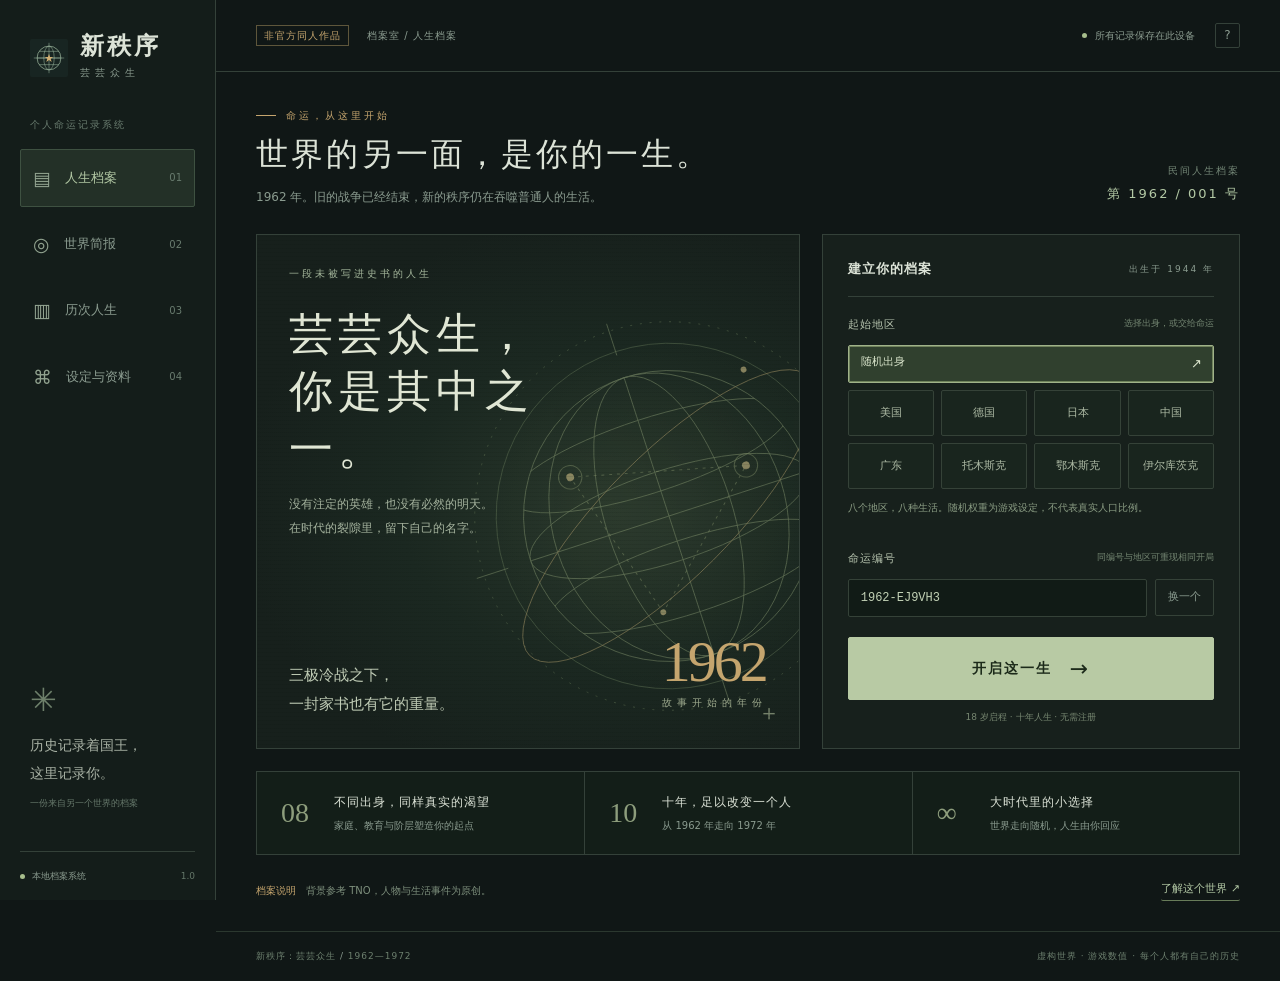
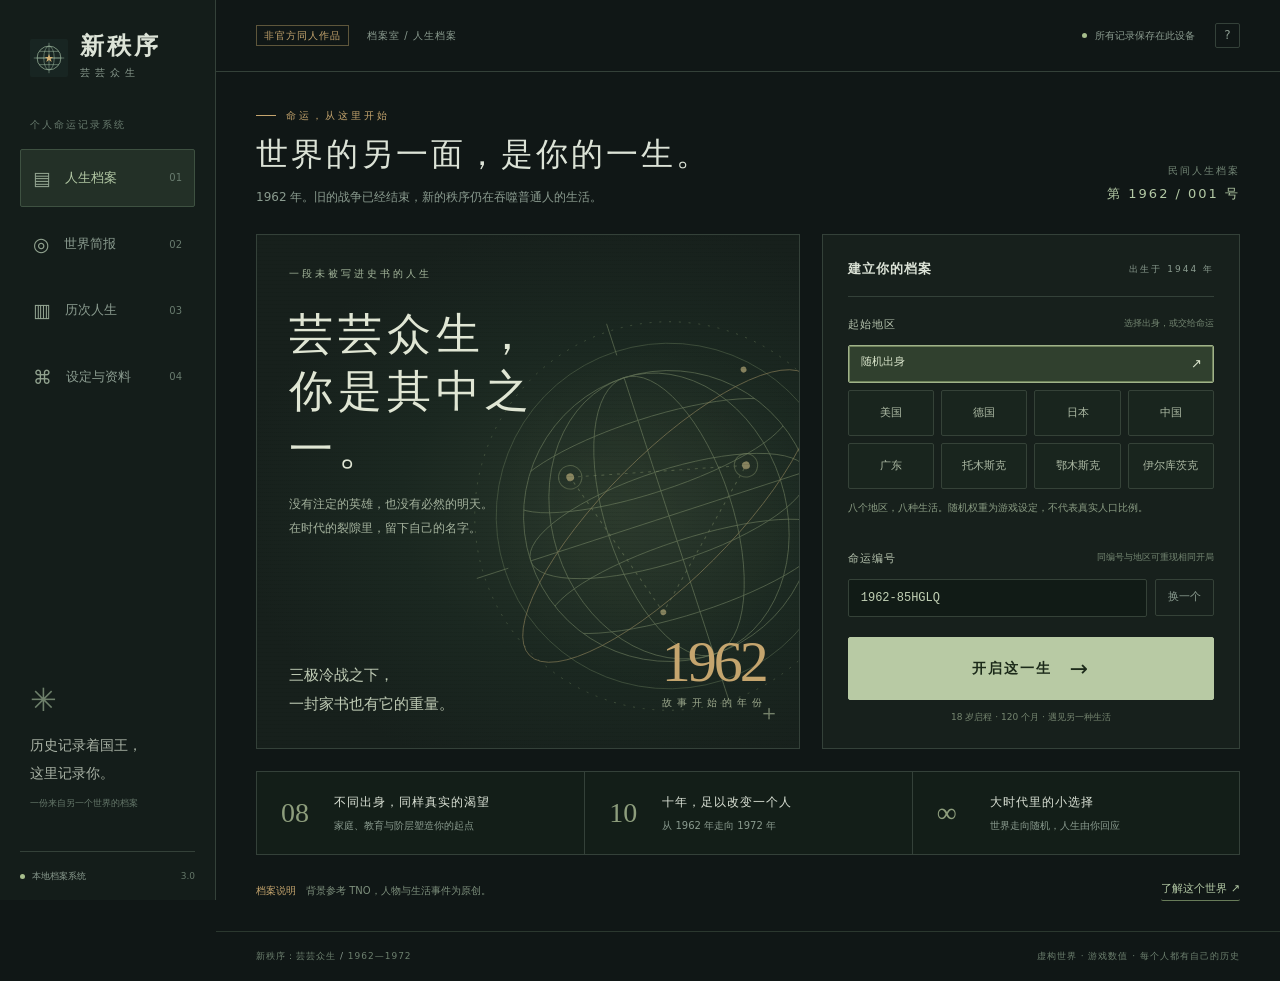
